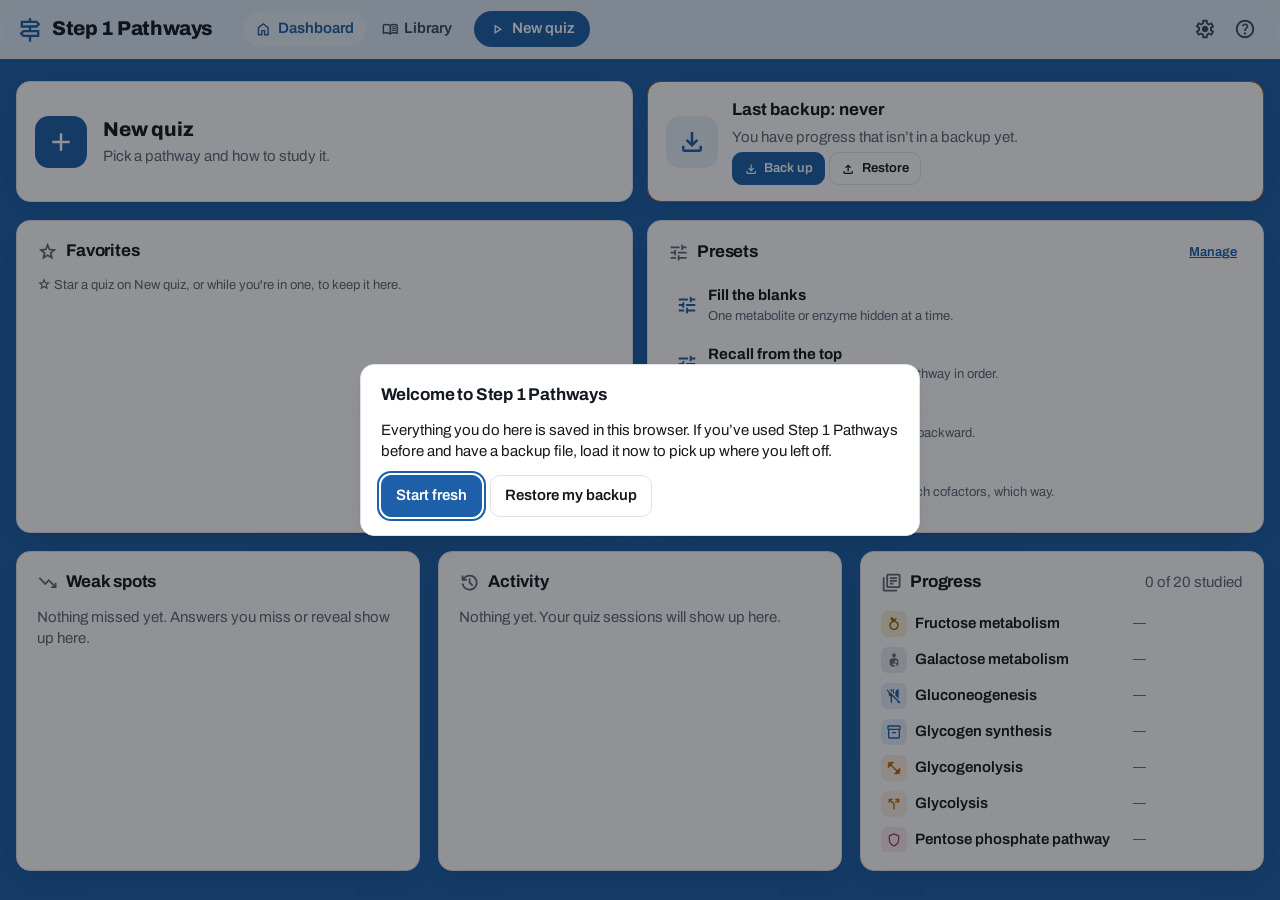
==== docs/index.html @ ff78f6e8 "Step 1 Pathways 3.10.0" ====
<!doctype html>
<html lang="en">
<head>
<meta charset="utf-8">
<meta name="viewport" content="width=device-width, initial-scale=1, viewport-fit=cover">
<title>Step 1 Pathways</title>
<meta name="claude:viewport-fit-sides" content="cover">
<meta name="description" content="Step 1 Pathways: study biochemical pathways by filling blanks, rebuilding them from memory, and drilling single steps.">
<link rel="icon" type="image/svg+xml" href="data:image/svg+xml,%3Csvg xmlns=%22http://www.w3.org/2000/svg%22 viewBox=%220 -960 960 960%22%3E%3Cstyle%3Epath%7Bfill:#1d5fa8%7D%40media (prefers-color-scheme:dark)%7Bpath%7Bfill:#7fb2ea%7D%7D%3C/style%3E%3Cpath d=%22M440-80v-160H240L120-360l120-120h200v-80H160v-240h280v-80h80v80h200l120 120-120 120H520v80h280v240H520v160h-80ZM240-640h447l40-40-40-40H240v80Zm33 320h447v-80H273l-40 40 40 40Zm-33-320v-80 80Zm480 320v-80 80Z%22/%3E%3C/svg%3E">
<link rel="preconnect" href="https://fonts.googleapis.com">
<link rel="preconnect" href="https://fonts.gstatic.com" crossorigin>
<link href="https://fonts.googleapis.com/css2?family=Archivo:wght@400;500;600;700;800&display=swap" rel="stylesheet">
<style>
/* Pathways — palette from ClaudeOS design/tokens.css.
   Layout: a calm app shell (sticky bar, centered pages) and a full-bleed quiz screen with a slim answer dock.
   CVD-safe roles: blue = structure/metabolites/primary · orange = the current blank · teal = correct · pink = missed ·
   slate = neutral. Never color alone: dashed = hidden, thick = current, check / cross icons, START label. */

:root {
  --paper: #f6f7f9; --sunk: #eef0f4; --card: #ffffff; --raise: rgba(255,255,255,.86);
  --line: #dde2ea; --line-soft: #e9edf2;
  --ink: #14181f; --ink-2: #3d4654; --muted: #5d6877;
  --blue: #1d5fa8; --blue-bg: #e7eff9; --blue-ink: #ffffff;
  --orange: #c25e00; --orange-bg: #fcefe1;
  --pink: #a8437a; --pink-bg: #f8e8f0;
  --teal: #0b7a80; --teal-bg: #def2f3;
  --slate: #66717f; --slate-bg: #e9ecf0;
  --display: Archivo, "Helvetica Neue", Arial, sans-serif; /* the one typeface (code boxes use monospace) */
  --fs-xs: 11px; --fs-sm: 13px; --fs-md: 15px; --fs-lg: 17px; --fs-xl: 20px; --fs-2xl: 26px; --fs-title: clamp(26px, 3vw, 30px); /* the type scale */
  --radius: 14px; --ctrl: 10px;
  --shadow: 0 1px 2px rgba(20,24,31,.05), 0 10px 30px -18px rgba(20,24,31,.22);
  --gut: max(16px, env(safe-area-inset-left, 0px));
  --gut-r: max(16px, env(safe-area-inset-right, 0px));
  --gold: #8a6500; --gold-bg: #f8efd6;
  --bg: var(--paper); /* the page itself (only Default changes it) */
  color-scheme: light;
}
/* Themes (Settings → Appearance): Light, Default (light with a blue page), Dark, Black (pure black).
   A small script in index.html sets data-theme on <html> before the page draws; Auto follows the system.
   Without it (never, in practice) the system setting still picks Light or Dark. */
@media (prefers-color-scheme: dark) {
  :root:not([data-theme]) {
    --paper: #0f1217; --sunk: #161a21; --card: #181d25; --raise: rgba(24,29,37,.86);
    --line: #2b323d; --line-soft: #222933;
    --ink: #e9edf3; --ink-2: #b9c2cf; --muted: #8e98a8;
    --blue: #7fb2ea; --blue-bg: #17283d; --blue-ink: #0f1217;
    --orange: #f0a05a; --orange-bg: #33220f;
    --pink: #e58cb4; --pink-bg: #351f2b;
    --teal: #5cc6cc; --teal-bg: #0f2c2e;
    --slate: #98a3b3; --slate-bg: #1d222a;
    --gold: #e3bd55; --gold-bg: #2f2710;
    --good: #4ac26b; --bad: #ff6b6b; --good-bg: rgba(74,194,107,.24); --bad-bg: rgba(255,107,107,.24);
    --shadow: 0 1px 2px rgba(0,0,0,.4), 0 10px 30px -18px rgba(0,0,0,.7);
    --bg: var(--paper);
    color-scheme: dark;
  }
}
:root[data-theme="dark"], :root[data-theme="black"] {
    --paper: #0f1217; --sunk: #161a21; --card: #181d25; --raise: rgba(24,29,37,.86);
    --line: #2b323d; --line-soft: #222933;
    --ink: #e9edf3; --ink-2: #b9c2cf; --muted: #8e98a8;
    --blue: #7fb2ea; --blue-bg: #17283d; --blue-ink: #0f1217;
    --orange: #f0a05a; --orange-bg: #33220f;
    --pink: #e58cb4; --pink-bg: #351f2b;
    --teal: #5cc6cc; --teal-bg: #0f2c2e;
    --slate: #98a3b3; --slate-bg: #1d222a;
    --gold: #e3bd55; --gold-bg: #2f2710;
    --good: #4ac26b; --bad: #ff6b6b; --good-bg: rgba(74,194,107,.24); --bad-bg: rgba(255,107,107,.24);
    --shadow: 0 1px 2px rgba(0,0,0,.4), 0 10px 30px -18px rgba(0,0,0,.7);
    --bg: var(--paper);
    color-scheme: dark;
}
/* Black: pure black page, near-black surfaces. */
:root[data-theme="black"] {
  --paper: #000000; --sunk: #0b0b0d; --card: #0e0f12; --raise: rgba(0,0,0,.86);
  --line: #24262b; --line-soft: #17181b; --slate-bg: #121318;
  --blue-bg: #0d1a29; --orange-bg: #221607; --pink-bg: #24121c; --teal-bg: #08201f; --gold-bg: #1f1a08;
}
/* Default: Light, but the page itself is the blue accent. Text sitting straight on the page turns white;
   every surface (cards, buttons, inputs, dialogs, the quiz) puts the light-theme ink back. */
:root[data-theme="default"] { --bg: #1d5fa8; }
:root[data-theme="default"] .view {
  --ink: #ffffff; --ink-2: #eaf1fb; --muted: #d6e4f6; --blue: #ffffff; --line: rgba(255,255,255,.45); --line-soft: rgba(255,255,255,.25); --sunk: rgba(255,255,255,.14);
  color: var(--ink);
}
:root[data-theme="default"] :is(.card, .ptile, .favtile, .zoomfloat, .help-pop, .rowbtn, .btn, .chip-tg, .fdd-btn, .fchip, .search, select, .seg, dialog, .pop, .drawer, .dock, .qbar, .stage, .tour-pop, .mode, .qcard, input, textarea, .hero-new, .hero-resume, .hero-data, .sidebar) {
  --ink: #14181f; --ink-2: #3d4654; --muted: #5d6877; --blue: #1d5fa8; --line: #dde2ea; --line-soft: #e9edf2; --sunk: #eef0f4;
}
/* Containers also put the text color back (buttons and inputs keep their own rules). */
:root[data-theme="default"] :is(.card, .ptile, .favtile, .zoomfloat, .help-pop, .rowbtn, dialog, .pop, .drawer, .dock, .qbar, .stage, .tour-pop, .qcard, .sidebar) { color: var(--ink); }
:root[data-theme="default"] .quiz .stage { background: var(--card); }
/* See-through buttons sitting straight on the blue page stay white. */
:root[data-theme="default"] .view .btn.ghost:not(:is(.card, .ptile, .favtile, .zoomfloat, .help-pop, .rowbtn, dialog, .pop, .drawer, .dock, .qbar, .stage, .tour-pop, .qcard, .sidebar) *) { --ink: #ffffff; --line: rgba(255,255,255,.55); }
:root[data-theme="default"] .page-h .btn.primary { background: #ffffff; border-color: #ffffff; color: #1d5fa8; }

* { box-sizing: border-box; }
html { -webkit-text-size-adjust: 100%; }
body { margin: 0; background: var(--bg); color: var(--ink); font: var(--fs-md)/1.45 var(--display); -webkit-font-smoothing: antialiased; }
a { color: var(--blue); }
h1, h2, h3 { text-wrap: balance; margin: 0; letter-spacing: -.012em; }
h1 { font-size: var(--fs-title); font-weight: 800; }
h2 { font-size: var(--fs-lg); font-weight: 700; }
h3 { font-size: var(--fs-md); font-weight: 700; }
p { margin: 0; }
[hidden] { display: none !important; }
:focus-visible { outline: 2px solid var(--blue); outline-offset: 2px; }
.muted { color: var(--muted); }
.mi { width: 1.25em; height: 1.25em; fill: currentColor; flex: none; vertical-align: -.28em; }
.mi.sm { width: 1.1em; height: 1.1em; vertical-align: -.22em; }
.ic { width: 16px; height: 16px; flex: none; fill: none; stroke-width: 2.4; stroke-linecap: round; stroke-linejoin: round; vertical-align: -3px; }
.ic.ok { stroke: var(--teal); } .ic.no { stroke: var(--pink); }
kbd { font: 600 var(--fs-xs) var(--display); color: inherit; opacity: .7; border: 1px solid currentColor; border-radius: 4px; padding: 0 4px; margin-left: 2px; }
.glabel { font-size: var(--fs-xs); font-weight: 700; letter-spacing: .12em; text-transform: uppercase; color: var(--muted); }
.card { background: var(--card); border: 1px solid var(--line); border-radius: var(--radius); box-shadow: var(--shadow); }
.card.pad { padding: 18px 20px; display: grid; gap: 12px; align-content: start; min-width: 0; }

/* ---------- app bar ---------- */
.appbar { position: sticky; top: 0; z-index: 20; background: var(--raise); backdrop-filter: saturate(1.4) blur(12px); -webkit-backdrop-filter: saturate(1.4) blur(12px); border-bottom: 1px solid var(--line-soft); padding-top: env(safe-area-inset-top, 0px); }
.appbar-in { display: flex; align-items: center; gap: 18px; padding: 10px var(--gut-r) 10px var(--gut); }
.brand { display: flex; align-items: center; gap: 8px; font-weight: 800; font-size: var(--fs-xl); letter-spacing: -.02em; color: var(--ink); text-decoration: none; }
.brand-ic .mi { width: 28px; height: 28px; fill: var(--blue); vertical-align: middle; }
.nav { display: flex; gap: 4px; margin-left: auto; }
.nav a { display: inline-flex; align-items: center; gap: 6px; padding: 7px 12px; border-radius: 999px; color: var(--ink-2); text-decoration: none; font-weight: 600; font-size: var(--fs-md); }
.nav a:hover { background: var(--sunk); }
.nav a[aria-current="page"] { background: var(--blue-bg); color: var(--blue); }
body[data-page="quiz"] .appbar { display: none; }

/* ---------- pages ---------- */
.view { padding-left: var(--gut); padding-right: var(--gut-r); padding-block: 22px 56px; }
.page { display: grid; gap: 18px; }
.page-h { display: flex; justify-content: space-between; align-items: flex-end; gap: 12px 20px; flex-wrap: wrap; }
.page-h p { margin-top: 4px; max-width: 70ch; }
.lede { font-family: var(--display); font-size: var(--fs-lg); line-height: 1.55; color: var(--ink-2); max-width: 75ch; }
.back { display: inline-flex; align-items: center; gap: 4px; color: var(--muted); text-decoration: none; font-weight: 600; font-size: var(--fs-md); }
.back:hover { color: var(--ink); }
.sec-h { display: flex; justify-content: space-between; align-items: center; gap: 10px; flex-wrap: wrap; }
.sec-h h2 { display: flex; align-items: center; gap: 8px; }
.h-ic { fill: var(--muted); }
.note { color: var(--muted); font-size: var(--fs-sm); }
.tablewrap { overflow-x: auto; }
.empty { display: grid; justify-items: center; gap: 12px; padding: 48px 16px; text-align: center; color: var(--muted); }
.empty .mi { width: 40px; height: 40px; }

/* ---------- buttons + controls ---------- */
.btn {
  display: inline-flex; align-items: center; justify-content: center; gap: 6px; font: inherit; font-size: var(--fs-md); font-weight: 600;
  cursor: pointer; border-radius: var(--ctrl); padding: 9px 14px; border: 1px solid var(--line); background: var(--card); color: var(--ink);
  text-decoration: none; white-space: nowrap;
}
.btn:hover { border-color: var(--slate); }
.btn.primary { background: var(--blue); border-color: var(--blue); color: var(--blue-ink); }
.btn.primary:hover { filter: brightness(1.08); }
.btn.good { background: var(--teal-bg); border-color: var(--teal); color: var(--ink); }
.btn.ghost { background: transparent; }
.btn.small { padding: 6px 11px; font-size: var(--fs-sm); }
.btn.big { padding: 12px 22px; font-size: var(--fs-lg); }
.btn:disabled { opacity: .5; cursor: not-allowed; }
.btnrow { display: flex; gap: 8px; flex-wrap: wrap; align-items: center; }
.btnrow.tight { gap: 4px; }
.linkbtn { font: inherit; font-size: var(--fs-sm); font-weight: 600; color: var(--blue); background: none; border: 0; padding: 4px 6px; cursor: pointer; border-radius: 6px; }
.linkbtn:hover { background: var(--blue-bg); }
.iconbtn {
  display: inline-grid; place-items: center; width: 36px; height: 36px; border-radius: 10px; border: 1px solid transparent;
  background: none; color: var(--ink-2); cursor: pointer; text-decoration: none; list-style: none;
}
.iconbtn::-webkit-details-marker { display: none; }
.iconbtn:hover { background: var(--sunk); }
.iconbtn[aria-pressed="true"] { background: var(--blue-bg); color: var(--blue); border-color: var(--blue); }
.seg { display: inline-flex; flex-wrap: wrap; background: var(--sunk); border-radius: var(--ctrl); padding: 3px; gap: 2px; }
.seg button { font: inherit; font-size: var(--fs-sm); font-weight: 600; color: var(--ink-2); background: none; border: 0; border-radius: 8px; padding: 6px 12px; cursor: pointer; }
.seg button:hover { color: var(--ink); }
.seg button[aria-checked="true"], .seg button[aria-pressed="true"] { background: var(--card); color: var(--blue); box-shadow: 0 1px 2px rgba(0,0,0,.12), inset 0 0 0 1.5px var(--blue); }
label.cb { display: inline-flex; align-items: center; gap: 8px; font-size: var(--fs-md); color: var(--ink); cursor: pointer; }
label.cb input { width: 17px; height: 17px; accent-color: var(--blue); }
select, .set-ctl select { font: inherit; font-weight: 600; color: var(--ink); background: var(--card); border: 1px solid var(--line); border-radius: var(--ctrl); padding: 8px 12px; max-width: 100%; }
.pill { display: inline-block; font-size: var(--fs-xs); font-weight: 700; letter-spacing: .06em; text-transform: uppercase; padding: 1px 8px; border-radius: 999px; background: var(--slate-bg); color: var(--ink-2); }
.bad-note { display: inline-flex; align-items: center; gap: 6px; color: var(--pink); font-weight: 600; font-size: var(--fs-sm); }

/* ---------- home ---------- */
.compose { padding: 22px 24px; display: grid; gap: 22px; }
.compose-title { font-size: var(--fs-title); }
.step-sec { display: grid; gap: 12px; }
.step-h { display: flex; align-items: center; gap: 10px; flex-wrap: wrap; }
.stepn { display: inline-grid; place-items: center; width: 24px; height: 24px; border-radius: 999px; background: var(--blue-bg); color: var(--blue); font-weight: 800; font-size: var(--fs-sm); }
.step-h .btnrow { margin-left: auto; }
details.fine > summary { cursor: pointer; list-style: none; }
details.fine > summary::-webkit-details-marker { display: none; }
details.fine .sum { font-size: var(--fs-sm); flex: 1; min-width: 0; }
details.fine .chev { fill: var(--muted); transition: transform .15s; }
details.fine[open] .chev { transform: rotate(180deg); }
.pgroups { display: grid; gap: 10px; }
.pgroups.dim { opacity: .45; pointer-events: none; }
.pgroup { display: grid; grid-template-columns: 170px minmax(0, 1fr); gap: 10px; align-items: start; }
.pgroup .glabel { padding-top: 8px; }
@media (max-width: 640px) { .pgroup { grid-template-columns: 1fr; gap: 4px; } .pgroup .glabel { padding-top: 0; } }
.chips { display: flex; flex-wrap: wrap; gap: 6px; }
.chip-tg {
  display: inline-flex; align-items: center; gap: 6px; font: inherit; font-size: var(--fs-md); font-weight: 600; color: var(--ink-2);
  background: var(--card); border: 1px solid var(--line); border-radius: 999px; padding: 6px 13px; cursor: pointer;
}
.chip-tg::before { content: ""; width: 14px; height: 14px; border-radius: 4px; border: 1.5px solid currentColor; flex: none; opacity: .6; }
.chip-tg[aria-pressed="true"] { background: var(--blue-bg); border-color: var(--blue); color: var(--blue); }
.chip-tg[aria-pressed="true"]::before {
  opacity: 1; background: currentColor;
  -webkit-mask: url("data:image/svg+xml,%3Csvg xmlns='http://www.w3.org/2000/svg' viewBox='0 0 12 12'%3E%3Cpath d='M0 0h12v12H0z' fill='black'/%3E%3Cpath d='M2.5 6.2l2.4 2.3 4.6-5' stroke='white' stroke-width='1.8' fill='none'/%3E%3C/svg%3E");
          mask: url("data:image/svg+xml,%3Csvg xmlns='http://www.w3.org/2000/svg' viewBox='0 0 12 12'%3E%3Cpath d='M0 0h12v12H0z' fill='black'/%3E%3Cpath d='M2.5 6.2l2.4 2.3 4.6-5' stroke='white' stroke-width='1.8' fill='none'/%3E%3C/svg%3E");
  -webkit-mask-mode: luminance; mask-mode: luminance;
}
.tiles { display: grid; gap: 10px; grid-template-columns: repeat(auto-fill, minmax(210px, 1fr)); }
.tile {
  position: relative; display: grid; gap: 4px; align-content: start; text-align: left; font: inherit; color: var(--ink);
  background: var(--card); border: 1.5px solid var(--line); border-radius: 12px; padding: 12px 14px; cursor: pointer;
}
.tile:hover { border-color: var(--slate); }
.tile.on { border-color: var(--blue); background: var(--blue-bg); box-shadow: inset 0 0 0 1px var(--blue); }
.tile-name { font-weight: 700; display: flex; align-items: center; gap: 4px; padding-right: 40px; }
.tile.on .tile-name { color: var(--blue); }
.tile-blurb { font-size: var(--fs-sm); color: var(--muted); }
.tile-tag { position: absolute; top: 12px; right: 12px; font-size: var(--fs-xs); font-weight: 700; letter-spacing: .08em; text-transform: uppercase; color: var(--muted); }
.compose-foot { display: flex; align-items: center; gap: 12px; flex-wrap: wrap; border-top: 1px solid var(--line-soft); padding-top: 18px; }
.home-cols { display: grid; gap: 18px; grid-template-columns: minmax(0, 1.4fr) minmax(0, 1fr); align-items: start; }
@media (max-width: 900px) { .home-cols { grid-template-columns: minmax(0, 1fr); } }
.plist { list-style: none; margin: 0; padding: 0; display: grid; }
.plist li { display: grid; grid-template-columns: minmax(0, 1fr) auto 70px; gap: 10px; align-items: center; padding: 7px 0; border-top: 1px solid var(--line-soft); font-size: var(--fs-md); }
.plist li:first-child { border-top: 0; }
.plist a { color: var(--ink); text-decoration: none; font-weight: 600; }
.plist a:hover { color: var(--blue); }
.plist .muted { font-size: var(--fs-sm); font-variant-numeric: tabular-nums; }
.meter { display: inline-block; height: 6px; border-radius: 3px; background: var(--sunk); overflow: hidden; width: 100%; min-width: 50px; }
.meter > span { display: block; height: 100%; background: var(--teal); }
.meter.blankmeter { opacity: .6; }

/* setup rows (home fine-tune, settings) */
.setup { display: grid; gap: 12px; }
.set-row { display: grid; grid-template-columns: 110px minmax(0, 1fr); gap: 12px; align-items: start; }
.set-row > .glabel { padding-top: 9px; }
.set-ctl { display: flex; flex-wrap: wrap; gap: 8px 16px; align-items: center; }
.el-grid { display: grid; gap: 6px; }
.el-row { display: grid; grid-template-columns: 170px auto; gap: 10px; align-items: center; justify-content: start; }
.el-name { font-weight: 600; font-size: var(--fs-md); }
@media (max-width: 560px) { .set-row { grid-template-columns: 1fr; gap: 4px; } .set-row > .glabel { padding-top: 0; } .el-row { grid-template-columns: 1fr; gap: 2px; } }

/* ---------- library ---------- */
.libgroup { display: grid; gap: 10px; }
.cards { display: grid; gap: 12px; grid-template-columns: repeat(auto-fill, minmax(250px, 1fr)); }
.pcard { display: grid; grid-template-rows: 1fr auto; overflow: hidden; }
.pcard-main { display: grid; gap: 6px; padding: 16px 16px 10px; color: var(--ink); text-decoration: none; align-content: start; }
.pcard-main:hover h3 { color: var(--blue); }
.pcard .acc { display: grid; grid-template-columns: 80px 1fr; gap: 8px; align-items: center; font-size: var(--fs-sm); color: var(--ink-2); font-variant-numeric: tabular-nums; }
.pcard .acc .muted:only-child { grid-column: 1 / -1; }
.pcard-actions { display: flex; gap: 6px; padding: 10px 14px 14px; }

/* ---------- pathway page ---------- */
.diagram-card { padding: 12px 14px 14px; display: grid; gap: 10px; min-width: 0; }
table.steps, table.stats { width: 100%; border-collapse: collapse; font-size: var(--fs-md); }
table.steps th, table.stats th { text-align: left; font-size: var(--fs-xs); letter-spacing: .1em; text-transform: uppercase; color: var(--muted); font-weight: 700; padding: 6px 10px; border-bottom: 1px solid var(--line); white-space: nowrap; }
table.steps td, table.stats td { padding: 8px 10px; border-bottom: 1px solid var(--line-soft); vertical-align: top; }
table .num { text-align: right; font-variant-numeric: tabular-nums; white-space: nowrap; }
.bar { display: inline-block; width: 80px; height: 7px; background: var(--sunk); border-radius: 4px; overflow: hidden; vertical-align: middle; }
.bar span { display: block; height: 100%; background: var(--orange); }
.pct { margin-left: 8px; font-variant-numeric: tabular-nums; font-size: var(--fs-sm); }

/* ---------- settings ---------- */
.settings .card.pad { max-width: 860px; }
.presetlist { list-style: none; margin: 0; padding: 0; }
.presetlist li { display: flex; justify-content: space-between; align-items: center; gap: 12px; padding: 10px 0; border-top: 1px solid var(--line-soft); flex-wrap: wrap; }
.presetlist li:first-child { border-top: 0; }
.presetlist li div:first-child { display: grid; gap: 2px; min-width: 0; }
.presetlist .muted { font-size: var(--fs-sm); }

/* ---------- quiz ---------- */
body[data-page="quiz"] .view { padding: 0; }
.quiz { min-height: 100vh; min-height: 100dvh; display: grid; grid-template-rows: auto 1fr auto; }
.qbar {
  position: sticky; top: 0; z-index: 10; display: flex; align-items: center; gap: 10px;
  padding: calc(8px + env(safe-area-inset-top, 0px)) var(--gut-r) 8px var(--gut);
  background: var(--raise); backdrop-filter: blur(12px); -webkit-backdrop-filter: blur(12px); border-bottom: 1px solid var(--line-soft);
}
.qtitle { min-width: 0; flex: 1; }
.qname { font-weight: 800; font-size: var(--fs-lg); white-space: nowrap; overflow: hidden; text-overflow: ellipsis; }
.qsub { font-size: var(--fs-sm); color: var(--ink-2); white-space: nowrap; overflow: hidden; text-overflow: ellipsis; }
.prog, .qscore { font-size: var(--fs-sm); font-weight: 700; font-variant-numeric: tabular-nums; white-space: nowrap; display: inline-flex; align-items: center; gap: 4px; }
.prog { color: var(--ink-2); padding: 4px 10px; border-radius: 999px; background: var(--sunk); }
.qscore .mi { fill: var(--teal); }
.qtools { display: flex; align-items: center; gap: 4px; }
.zoombar { display: flex; align-items: center; gap: 2px; }
.zpct { min-width: 44px; text-align: center; font-size: var(--fs-sm); font-weight: 600; color: var(--muted); font-variant-numeric: tabular-nums; }
@media (max-width: 720px) { .zoombar [data-zoom="width"], .zoombar [data-zoom="height"], .zoombar [data-zoom="fit"], .zpct { display: none; } .qsub { display: none; } }
.qopts { position: relative; }
.qopts > summary { list-style: none; }
.qopts[open] > summary { background: var(--blue-bg); color: var(--blue); }
.pop {
  position: absolute; right: 0; top: calc(100% + 6px); z-index: 30; width: min(340px, calc(100vw - 32px));
  background: var(--card); border: 1px solid var(--line); border-radius: 12px; box-shadow: var(--shadow); padding: 14px; display: grid; gap: 8px; justify-items: start;
}
.pop > label:not(.cb) { font-size: var(--fs-xs); font-weight: 700; letter-spacing: .1em; text-transform: uppercase; color: var(--muted); margin-top: 4px; }
/* The diagram frame scrolls on its own, so zoom and Follow never move the bars. */
.stage { overflow: auto; overscroll-behavior: contain; min-width: 0; }
.quiz .stage { padding: 18px var(--gut-r) 18px var(--gut); max-height: calc(100dvh - 64px); }
.quiz.occ .stage { max-height: calc(100dvh - 150px); }
.pathway .stage { max-height: max(360px, calc(100vh - 220px)); border-radius: 10px; }
.stage svg.flow { display: block; margin: 0 auto; height: auto; }
.dock {
  position: sticky; bottom: 0; z-index: 10; background: var(--raise); backdrop-filter: blur(14px); -webkit-backdrop-filter: blur(14px);
  border-top: 1px solid var(--line); padding: 10px var(--gut-r) calc(10px + env(safe-area-inset-bottom, 0px)) var(--gut); display: grid; gap: 10px;
}
.dock-row { width: 100%; display: flex; align-items: center; gap: 10px 16px; flex-wrap: wrap; }
.dock-text { min-width: 0; font-size: var(--fs-md); }
.dock-text .big { font-size: var(--fs-2xl); font-weight: 800; font-variant-numeric: tabular-nums; }
.dock-answer { flex: 1; min-width: min(100%, 280px); }
.dock-actions { display: flex; gap: 6px; margin-left: auto; flex-wrap: wrap; }
.kind { display: inline-block; font-size: var(--fs-xs); font-weight: 800; letter-spacing: .1em; text-transform: uppercase; padding: 3px 9px; border-radius: 999px; background: var(--orange-bg); color: var(--orange); }
.hint-line { font-size: var(--fs-md); color: var(--ink-2); display: flex; align-items: center; gap: 8px; flex-wrap: wrap; }
.result { display: flex; align-items: flex-start; gap: 8px; font-size: var(--fs-md); }
.result .was { display: block; font-size: var(--fs-sm); color: var(--muted); font-weight: 400; }
.opts { display: grid; gap: 6px; }
.opts.row { grid-template-columns: repeat(auto-fit, minmax(170px, 1fr)); }
.opt {
  display: flex; align-items: center; gap: 10px; text-align: left; font: inherit; font-size: var(--fs-md); font-weight: 600; color: var(--ink);
  background: var(--card); border: 1px solid var(--line); border-radius: 10px; padding: 9px 12px; cursor: pointer;
}
.opt:hover { border-color: var(--blue); }
.opt small { display: block; font-weight: 400; color: var(--muted); font-size: var(--fs-sm); }
.opt.wrong { border-color: var(--pink); background: var(--pink-bg); text-decoration: line-through; cursor: default; }
.facts { width: 100%; display: flex; gap: 10px; padding: 10px 12px; background: var(--sunk); border-radius: 10px; font-family: var(--display); font-size: var(--fs-md); line-height: 1.5; }
.facts .facts-ic { fill: var(--orange); margin-top: 2px; }
.facts h3 { font-family: var(--display); font-size: var(--fs-md); }
.facts .tags { font-family: var(--display); font-size: var(--fs-xs); font-weight: 700; letter-spacing: .1em; text-transform: uppercase; color: var(--muted); margin: 2px 0 4px; }
.facts p + p { margin-top: 3px; }
.facts .rx { font-weight: 600; }
.qgrid-wrap { max-width: 980px; width: 100%; margin: 0 auto; padding: 0 var(--gut-r) 32px var(--gut); display: grid; gap: 14px; }
.qhead { font-weight: 700; font-size: var(--fs-lg); }
.qgrid { display: grid; gap: 12px; grid-template-columns: repeat(auto-fit, minmax(260px, 1fr)); }
.qcard { background: var(--card); border: 1px solid var(--line); border-radius: 12px; padding: 14px; display: grid; gap: 8px; align-content: start; }
.qcard.right { border-color: var(--teal); }
.qcard.missed { border-color: var(--pink); }
.q-label { font-size: var(--fs-xs); font-weight: 800; letter-spacing: .12em; text-transform: uppercase; color: var(--muted); }
.ansform { display: flex; gap: 8px; }
input.ans { flex: 1; min-width: 0; font: inherit; font-size: var(--fs-lg); color: var(--ink); background: var(--paper); border: 1.5px solid var(--line); border-radius: 10px; padding: 9px 11px; }
input.ans:focus { border-color: var(--blue); outline: none; }
input.ans.bad { border-color: var(--pink); }
.quiz.steps .stage { display: grid; justify-items: center; max-height: none; overflow: visible; }
.quiz.steps .stage svg.flow { max-width: 540px !important; width: 100% !important; }

/* on-diagram answer fields */
form.inl { margin: 0; display: block; height: 100%; }
.flow foreignObject input.inl-in, form.inl input.inl-in {
  width: 100%; height: 100%; font: 600 var(--fs-lg) var(--display); text-align: center;
  color: var(--ink); background: var(--card); border: 0; border-radius: 7px; padding: 0 8px; outline: none;
}
.list form.inl input.inl-in { min-width: 200px; height: 30px; }
.list .chip.inl { padding: 3px; }
.flow foreignObject input.inl-in.bad, form.inl input.inl-in.bad { box-shadow: inset 0 0 0 2px var(--pink); }

/* Type along: faint answer, typed characters go solid, a caret marks the next one */
.along { position: relative; display: flex; align-items: center; justify-content: center; width: 100%; height: 100%; min-height: 26px; background: var(--card); border-radius: 7px; cursor: text; overflow: hidden; }
.ansform .along { flex: 1; justify-content: flex-start; min-height: 44px; padding: 0 12px; border: 1.5px solid var(--line); background: var(--paper); border-radius: 10px; }
.ansform .along:focus-within { border-color: var(--blue); }
.list form.inl .along { min-width: 200px; height: 30px; padding: 0 10px; }
.along .ghost { white-space: pre; font: 600 var(--fs-md) var(--display); pointer-events: none; }
.along .a-rest { color: var(--muted); opacity: .5; }
.along .a-ok { color: var(--ink); }
.along .a-err { color: var(--pink); text-decoration: underline wavy var(--pink); }
.along .caret { display: inline-block; width: 2px; height: 1.15em; margin: 0 -1px; background: var(--orange); vertical-align: -.2em; opacity: 0; }
.along:focus-within .caret { opacity: 1; animation: blink 1s steps(1) infinite; }
.along-in { position: absolute; inset: 0; width: 100%; height: 100%; opacity: 0; font-size: var(--fs-lg); border: 0; padding: 0; cursor: text; }
@keyframes blink { 50% { opacity: 0; } }

/* ---------- diagrams (SVG) ---------- */
.flow text { font-family: var(--display); }
.flow .mbox rect { fill: var(--card); stroke: var(--blue); stroke-width: 1.5; }
.flow .mbox text { fill: var(--ink); font-size: var(--fs-md); font-weight: 600; text-anchor: middle; dominant-baseline: central; }
.flow .mbox.blank rect { fill: var(--card); stroke: var(--slate); stroke-dasharray: 5 4; }
.flow .mbox.blank text, .flow .elab.blank text { fill: var(--muted); }
.flow .mbox.target rect { fill: var(--card); stroke: var(--orange); stroke-width: 3.5; }
.flow .mbox.target text, .flow .elab.target text { fill: var(--orange); font-size: var(--fs-lg); font-weight: 700; }
.flow .mbox.right rect { stroke: var(--teal); stroke-width: 2; }
.flow .mbox.missed rect { stroke: var(--pink); stroke-width: 2; }
.flow .mbox.start rect { stroke-width: 3; }
.flow .elab text { fill: var(--ink-2); font-size: var(--fs-sm); font-weight: 500; font-style: italic; }
.flow .elab .tag { font-style: normal; font-size: var(--fs-xs); font-weight: 700; letter-spacing: .08em; text-transform: uppercase; fill: var(--muted); }
.flow .elab rect { fill: var(--card); stroke: var(--slate); stroke-dasharray: 4 3; }
.flow .elab.target rect { fill: var(--card); stroke: var(--orange); stroke-width: 3; stroke-dasharray: none; }
.flow .elab.given text { fill: var(--ink); font-size: var(--fs-md); font-weight: 700; font-style: normal; }
.flow .cofl { font-style: normal; font-size: var(--fs-xs); fill: var(--muted); }
.flow .ln { stroke: var(--ink-2); stroke-width: 2; fill: none; }
.flow .ln.trn { stroke-dasharray: 6 4; }
.flow .ah { fill: var(--ink-2); }
.flow .unk { stroke: var(--slate); stroke-dasharray: 4 4; }
.flow .cof { stroke: var(--muted); stroke-width: 1.4; fill: none; }
.flow .cofh { fill: var(--muted); }
.flow .coft { fill: var(--ink-2); font-size: var(--fs-sm); font-weight: 600; }
.flow .mult { stroke: var(--muted); stroke-width: 1.4; fill: none; }
.flow .multt { fill: var(--muted); font-size: var(--fs-xs); font-weight: 700; letter-spacing: .1em; text-transform: uppercase; }
.flow .ico-ok { stroke: var(--teal); }
.flow .ico-no { stroke: var(--pink); }
.flow .ico { fill: none; stroke-width: 2.4; stroke-linecap: round; stroke-linejoin: round; }
.flow .startt { fill: var(--blue); font-size: var(--fs-xs); font-weight: 700; letter-spacing: .1em; }
.flow .qcirc { fill: var(--card); stroke: var(--slate); stroke-dasharray: 3 3; }
.flow .qcirc-t { fill: var(--muted); font-size: var(--fs-md); font-weight: 700; text-anchor: middle; dominant-baseline: central; }
/* locations + transporters */
.flow .zone { fill: var(--sunk); }
.flow .zone.alt { fill: var(--blue-bg); opacity: .6; }
.flow .membrane { stroke: var(--slate); stroke-width: 1.5; stroke-dasharray: 2 4; fill: none; }
.flow .zonet { fill: var(--muted); font-size: var(--fs-xs); font-weight: 700; letter-spacing: .1em; text-transform: uppercase; }
.flow .elab.trn text { font-style: normal; font-weight: 600; }
.flow .trnmark { fill: var(--card); stroke: var(--ink-2); stroke-width: 1.5; }

/* list view */
.list { display: flex; flex-direction: column; align-items: flex-start; gap: 0; padding: 4px 2px; }
.list.h { flex-direction: row; flex-wrap: wrap; align-items: center; row-gap: 14px; }
.chip { display: inline-flex; align-items: center; gap: 8px; min-height: 36px; padding: 6px 14px; border: 1.5px solid var(--blue); border-radius: 9px; background: var(--card); font-weight: 600; font-size: var(--fs-md); }
.chip.blank { border-style: dashed; border-color: var(--slate); background: var(--sunk); color: var(--muted); min-width: 64px; justify-content: center; }
.chip.target { border: 3px solid var(--orange); background: var(--orange-bg); color: var(--orange); font-size: var(--fs-lg); min-width: 64px; justify-content: center; }
.chip.right { border-color: var(--teal); border-width: 2px; }
.chip.missed { border-color: var(--pink); border-width: 2px; }
.chip.start { border-width: 3px; }
.chip .badge { font-size: var(--fs-xs); font-weight: 700; letter-spacing: .1em; color: var(--blue); }
.conn { display: flex; align-items: center; gap: 10px; padding: 4px 0 4px 14px; color: var(--ink-2); }
.list.h .conn { flex-direction: column; gap: 0; padding: 0 8px; align-items: center; text-align: center; }
.conn .arr { font-size: var(--fs-xl); line-height: 1; width: 22px; text-align: center; color: var(--ink-2); }
.conn .ename { font-style: italic; font-size: var(--fs-sm); }
.conn .ename.blank, .conn .ename.target { font-style: normal; font-weight: 700; padding: 1px 12px; border-radius: 999px; border: 1.5px dashed var(--slate); background: var(--sunk); color: var(--muted); }
.conn .ename.target { border: 3px solid var(--orange); background: var(--orange-bg); color: var(--orange); }
.conn .ename.right { text-decoration: underline 2px var(--teal); text-underline-offset: 3px; }
.conn .ename.missed { text-decoration: underline 2px wavy var(--pink); text-underline-offset: 3px; }
.conn .ename.given { font-style: normal; font-weight: 700; font-size: var(--fs-md); color: var(--ink); }
.conn .cofs { font-size: var(--fs-sm); color: var(--muted); }
.conn .meta { display: flex; flex-direction: column; }
.list.h .conn .meta { align-items: center; max-width: 190px; }
.list .locrow { font-size: var(--fs-xs); font-weight: 700; letter-spacing: .1em; text-transform: uppercase; color: var(--muted); padding: 10px 0 4px; border-top: 1.5px dashed var(--line); width: 100%; }
.list.h .locrow { width: auto; border-top: 0; border-left: 1.5px dashed var(--line); padding: 0 8px; }
.list .locrow:first-child { border: 0; padding-top: 0; }

/* ---------- dashboard ---------- */
.small { font-size: var(--fs-sm); }
.dash-top { display: grid; gap: 14px; grid-template-columns: repeat(auto-fit, minmax(280px, 1fr)); }
.hero-new, .hero-resume { display: flex; align-items: center; gap: 16px; padding: 22px 24px; text-decoration: none; color: var(--ink); text-align: left; font: inherit; cursor: pointer; }
.hero-new:hover, .hero-resume:hover { border-color: var(--blue); }
.hero-new b, .hero-resume b { display: block; font-size: var(--fs-xl); font-weight: 800; letter-spacing: -.01em; }
.hero-new .muted, .hero-resume .muted { display: block; font-size: var(--fs-md); margin-top: 2px; }
.hero-ic { display: grid; place-items: center; width: 52px; height: 52px; border-radius: 14px; background: var(--blue); color: var(--blue-ink); flex: none; }
.hero-ic .mi { width: 30px; height: 30px; }
.hero-ic.alt { background: var(--blue-bg); color: var(--blue); }
.dash-cols { display: grid; gap: 18px; grid-template-columns: repeat(auto-fit, minmax(340px, 1fr)); align-items: start; }
.chip-link { display: inline-flex; align-items: center; gap: 4px; padding: 6px 12px; border-radius: 999px; border: 1px solid var(--line); color: var(--ink); text-decoration: none; font-weight: 600; font-size: var(--fs-md); }
.chip-link:hover { border-color: var(--blue); color: var(--blue); }
.backup.due { border-color: var(--orange); }
.backup.due h2 .mi { fill: var(--orange); }

/* ---------- new quiz ---------- */
.create-grid { display: grid; gap: 22px; grid-template-columns: minmax(0, 1fr) 380px; align-items: start; }
@media (max-width: 980px) { .create-grid { grid-template-columns: minmax(0, 1fr); } }
.picker { display: grid; gap: 18px; min-width: 0; }
.tgroup { display: grid; gap: 8px; }
.thumbs { display: grid; gap: 12px; grid-template-columns: repeat(auto-fill, minmax(170px, 1fr)); }
.thumb {
  display: grid; grid-template-rows: auto auto auto; gap: 4px; padding: 8px 8px 10px; text-align: left; font: inherit; color: var(--ink); cursor: pointer;
  background: var(--card); border: 1.5px solid var(--line); border-radius: 12px; position: relative;
}
.thumb:hover { border-color: var(--slate); }
.thumb.on { border-color: var(--blue); box-shadow: inset 0 0 0 1.5px var(--blue); background: var(--blue-bg); }
.thumb-img { display: block; height: 128px; border-radius: 8px; background: var(--paper); overflow: hidden; pointer-events: none; }
.thumb-img svg { width: 100%; height: 100%; display: block; }
.thumb-img svg text { display: none; }
.thumb-name { font-weight: 700; font-size: var(--fs-md); display: flex; align-items: center; gap: 4px; padding: 2px 4px 0; }
.thumb.on .thumb-name { color: var(--blue); }
.thumb-meta { font-size: var(--fs-sm); padding: 0 4px; }
.sidebar { position: sticky; top: 76px; padding: 18px; display: grid; gap: 16px; max-height: calc(100vh - 96px); overflow: auto; }
.side-sel { display: grid; gap: 2px; }
.side-sel b { font-size: var(--fs-xl); font-weight: 800; letter-spacing: -.01em; }
.pairbox { display: flex; gap: 10px; align-items: flex-start; padding: 12px; border-radius: 10px; border: 1.5px dashed var(--blue); background: var(--blue-bg); cursor: pointer; }
.pairbox input { width: 18px; height: 18px; margin-top: 2px; accent-color: var(--blue); flex: none; }
.pairbox b { display: block; }
.pairbox .muted { display: block; font-size: var(--fs-sm); }
.pairbox.on { border-style: solid; }
.field { display: grid; gap: 6px; }
.field > span, label.field { font-size: var(--fs-xs); font-weight: 700; letter-spacing: .12em; text-transform: uppercase; color: var(--muted); }
label.field select { text-transform: none; letter-spacing: 0; font-size: var(--fs-md); }
.modes { display: grid; gap: 6px; }
.mode { display: grid; gap: 2px; text-align: left; font: inherit; color: var(--ink); background: var(--card); border: 1.5px solid var(--line); border-radius: 10px; padding: 10px 12px; cursor: pointer; text-transform: none; letter-spacing: 0; }
.mode b { display: flex; align-items: center; gap: 4px; font-size: var(--fs-md); }
.mode span { font-size: var(--fs-sm); color: var(--muted); font-weight: 400; }
.mode.on { border-color: var(--blue); background: var(--blue-bg); }
.mode.on b { color: var(--blue); }
details.adv { border-top: 1px solid var(--line-soft); padding-top: 12px; }
details.adv > summary { cursor: pointer; list-style: none; display: flex; align-items: center; gap: 6px; font-weight: 700; font-size: var(--fs-md); }
details.adv > summary::-webkit-details-marker { display: none; }
details.adv .chev { margin-left: auto; fill: var(--muted); transition: transform .15s; }
details.adv[open] .chev { transform: rotate(180deg); }
details.adv .el-grid { margin: 12px 0 10px; }
details.adv .el-row { grid-template-columns: 130px auto; }
.side-foot { display: grid; gap: 8px; border-top: 1px solid var(--line-soft); padding-top: 14px; }

/* ---------- quiz toolbar, facts drawer, typing checks ---------- */
.tbtn {
  display: inline-flex; align-items: center; gap: 6px; height: 40px; padding: 0 12px; border-radius: 10px; border: 1px solid transparent;
  background: none; color: var(--ink-2); font: inherit; font-size: var(--fs-md); font-weight: 600; cursor: pointer; text-decoration: none; white-space: nowrap; list-style: none;
}
.tbtn::-webkit-details-marker { display: none; }
.tbtn .mi { width: 22px; height: 22px; }
.tbtn.icon { padding: 0 8px; }
.tbtn:hover { background: var(--sunk); color: var(--ink); }
.tbtn[aria-pressed="true"], .qopts[open] > summary.tbtn { background: var(--blue-bg); color: var(--blue); border-color: var(--blue); }
.tbtn .count { display: inline-grid; place-items: center; min-width: 20px; height: 20px; padding: 0 5px; border-radius: 999px; background: var(--sunk); font-size: var(--fs-sm); }
.zgroup { display: inline-flex; align-items: center; }
.qtools { gap: 6px; flex-wrap: wrap; justify-content: flex-end; }
.zoombar { gap: 4px; }
.zpct { min-width: 46px; font-size: var(--fs-sm); }
@media (max-width: 1100px) { .tbtn span:not(.count) { display: none; } .tbtn .count { display: inline-grid; } }
@media (max-width: 720px) { .zoombar [data-zoom="width"], .zoombar [data-zoom="height"], .zoombar [data-zoom="fit"], .zpct { display: none; } }
.qbody { display: grid; grid-template-columns: minmax(0, 1fr); min-height: 0; }
.quiz.with-drawer .qbody { grid-template-columns: minmax(0, 1fr) min(400px, 42vw); }
.qmain { min-width: 0; }
.drawer { border-left: 1px solid var(--line); background: var(--card); padding: 14px 16px 24px; overflow: auto; max-height: calc(100dvh - 64px); position: sticky; top: 57px; display: grid; gap: 10px; align-content: start; }
.drawer-h { display: flex; align-items: center; justify-content: space-between; }
.drawer-item { display: flex; gap: 8px; padding: 10px 12px; border-radius: 10px; background: var(--sunk); }
.drawer-item .ic { margin-top: 3px; }
.fact-body { font-family: var(--display); font-size: var(--fs-md); line-height: 1.5; display: grid; gap: 3px; min-width: 0; }
.fact-body h3 { font-family: var(--display); font-size: var(--fs-md); }
.fact-body .tags { font-family: var(--display); font-size: var(--fs-xs); font-weight: 700; letter-spacing: .1em; text-transform: uppercase; color: var(--muted); }
.fact-body .rx { font-weight: 600; }
@media (max-width: 860px) { .quiz.with-drawer .qbody { grid-template-columns: minmax(0, 1fr); } .drawer { position: fixed; right: 0; top: 57px; bottom: 0; width: min(420px, 92vw); z-index: 25; box-shadow: var(--shadow); max-height: none; } }
details.facts { display: block; padding: 0; background: var(--sunk); max-height: 34vh; overflow: auto; }
details.facts > summary { list-style: none; cursor: pointer; display: flex; align-items: center; gap: 8px; padding: 9px 12px; font-family: var(--display); font-size: var(--fs-md); }
details.facts > summary::-webkit-details-marker { display: none; }
details.facts .chev { margin-left: auto; fill: var(--muted); transition: transform .15s; }
details.facts[open] .chev { transform: rotate(180deg); }
details.facts .fact-body { padding: 0 14px 12px 40px; }
.flow [data-key] { cursor: pointer; }
.flow .mbox.blank, .flow .mbox.target, .flow .elab.blank, .flow .elab.target { cursor: default; }
/* Check each letter: green right, red wrong (wrong also gets a wavy underline). */
:root { --good: #1a7f37; --bad: #c62828; --good-bg: rgba(26,127,55,.16); --bad-bg: rgba(198,40,40,.15); }
/* dark values of --good / --bad live with the dark theme tokens at the top */
/* Check each letter: right letters on green (square ends, so a run of letters reads as one band), wrong ones on red with a wavy underline; letters from "Give me a letter" plain. */
.along.check .c-ok { color: var(--good); background: var(--good-bg); text-decoration: underline solid var(--good); }
.along.check .c-acc { color: var(--gold); background: var(--gold-bg); text-decoration: underline dotted var(--gold); }
.along.check :is(.c-ok, .c-acc, .c-err) { text-decoration-thickness: 2px; text-underline-offset: 3px; }
.along.check .c-err { color: var(--bad); background: var(--bad-bg); text-decoration: underline wavy var(--bad); }
.along.check .c-hint, .along .a-hint { color: var(--ink); background: none; }
.along.check .c-sep { color: var(--muted); }
.along.check .ghost:empty::before, .along.check .ghost > .caret:first-child { }

/* ---------- dialogs ---------- */
dialog { border: 1px solid var(--line); border-radius: var(--radius); background: var(--card); color: var(--ink); padding: 0; width: min(560px, calc(100vw - 32px)); box-shadow: var(--shadow); }
dialog::backdrop { background: rgba(10, 14, 20, .45); }
.dlg { padding: 18px 20px; display: grid; gap: 12px; }
.dlg-h h2 { font-size: var(--fs-lg); }
.ask-text { font-family: var(--display); }
#askDialog input, #askDialog textarea { width: 100%; font: inherit; font-size: var(--fs-lg); color: var(--ink); background: var(--paper); border: 1.5px solid var(--line); border-radius: var(--ctrl); padding: 9px 11px; }
#askDialog textarea { font-family: ui-monospace, Menlo, monospace; font-size: var(--fs-sm); }
.actions { display: flex; gap: 8px; flex-wrap: wrap; }

/* ---------- editor ---------- */
.editor { }
.ed-bar { display: flex; justify-content: space-between; align-items: center; gap: 12px; flex-wrap: wrap; }
.ed-bar h2 { font-size: var(--fs-2xl); font-weight: 800; }
.ed-cols { display: grid; gap: 18px; grid-template-columns: minmax(0, 1fr); align-items: start; margin-top: 12px; }
@media (min-width: 1100px) { .ed-cols { grid-template-columns: minmax(0, 1fr) minmax(0, 520px); } .ed-preview { position: sticky; top: 72px; max-height: calc(100vh - 90px); overflow: auto; } }
.ed-sec, .ed-preview { padding: 14px 16px; margin-bottom: 14px; }
.ed-sec h3, .ed-preview h3 { margin: 0 0 10px; font-size: var(--fs-md); }
.ed-sec-h { display: flex; justify-content: space-between; align-items: center; margin-bottom: 8px; }
.ed-sec-h h3 { margin: 0; }
.ed-grid, .ed-item { display: grid; gap: 8px 12px; grid-template-columns: repeat(auto-fill, minmax(170px, 1fr)); align-items: end; }
.ed-item { padding: 10px 0; border-top: 1px solid var(--line-soft); }
.ed-grid label, .ed-item label { display: flex; flex-direction: column; gap: 3px; font-size: var(--fs-sm); font-weight: 600; color: var(--muted); }
.ed-grid .wide, .ed-item .wide { grid-column: span 2; }
.ed-grid .full, .ed-item .full { grid-column: 1 / -1; }
.ed-grid label.cb { flex-direction: row; align-items: center; gap: 8px; font-size: var(--fs-sm); color: var(--ink); font-weight: 500; }
.editor input:not([type=checkbox]), .editor select, .editor textarea { font: inherit; font-size: var(--fs-md); font-weight: 400; color: var(--ink); background: var(--paper); border: 1px solid var(--line); border-radius: 8px; padding: 6px 8px; width: 100%; min-width: 0; }
.editor textarea { resize: vertical; }
#edJson { font-family: ui-monospace, Menlo, monospace; font-size: var(--fs-sm); }
.ed-step { border: 1px solid var(--line); border-radius: 10px; padding: 10px 12px; margin-bottom: 10px; background: var(--card); }
.ed-step.branch { border-style: dashed; margin-left: 18px; }
.ed-step-h { display: flex; justify-content: space-between; align-items: center; margin-bottom: 6px; }
.ed-step-h span { display: flex; gap: 4px; }
.side { display: flex; flex-wrap: wrap; gap: 6px; align-items: center; font-size: var(--fs-sm); }
.side select { width: auto !important; }
.pillx { display: inline-flex; align-items: center; gap: 4px; padding: 2px 4px 2px 10px; border: 1px solid var(--blue); border-radius: 999px; font-size: var(--fs-sm); }
.pillx button { border: 0; background: none; color: var(--muted); cursor: pointer; font-size: var(--fs-md); line-height: 1; padding: 0 4px; }
.ed-err { color: var(--pink); font-size: var(--fs-md); padding: 8px 10px; border: 1.5px dashed var(--pink); border-radius: 10px; }

@keyframes shake { 20%,60% { transform: translateX(-4px); } 40%,80% { transform: translateX(4px); } }
.shake { animation: shake .3s; }
@media (prefers-reduced-motion: reduce) { * { animation: none !important; transition: none !important; scroll-behavior: auto !important; } }

/* ---------- v3.2: tiles, browse bar, dashboard fit, sidebar ---------- */
.tile-art { display: inline-grid; place-items: center; width: 48px; height: 48px; border-radius: 12px; flex: none; }
.tile-art .mi { width: 28px; height: 28px; }
.tile-art.sm { width: 38px; height: 38px; border-radius: 10px; } .tile-art.sm .mi { width: 22px; height: 22px; }
.tile-art.xs { width: 26px; height: 26px; border-radius: 7px; } .tile-art.xs .mi { width: 16px; height: 16px; }
.tone-blue { background: var(--blue-bg); color: var(--blue); }
.tone-orange { background: var(--orange-bg); color: var(--orange); }
.tone-pink { background: var(--pink-bg); color: var(--pink); }
.tone-teal { background: var(--teal-bg); color: var(--teal); }
.tone-gold { background: var(--gold-bg); color: var(--gold); }
.tone-slate { background: var(--slate-bg); color: var(--slate); }
h1 .tile-art { vertical-align: middle; margin-right: 6px; }
.browsebar { display: grid; gap: 10px; grid-template-columns: minmax(0, 1fr) auto; align-items: center; }
.search { display: flex; align-items: center; gap: 8px; background: var(--card); border: 1px solid var(--line); border-radius: var(--ctrl); padding: 0 12px; color: var(--muted); }
.search:focus-within { border-color: var(--blue); }
.search input { flex: 1; min-width: 0; font: inherit; font-size: var(--fs-md); color: var(--ink); background: none; border: 0; padding: 10px 0; outline: none; }
.sortsel { display: flex; align-items: center; gap: 6px; color: var(--muted); }
.sortsel select { -webkit-appearance: none; appearance: none; background-image: url("data:image/svg+xml,%3Csvg xmlns='http://www.w3.org/2000/svg' viewBox='0 0 12 12'%3E%3Cpath d='M2.5 4.5l3.5 3.5 3.5-3.5' stroke='%235d6877' stroke-width='1.6' fill='none'/%3E%3C/svg%3E"); background-repeat: no-repeat; background-position: right 12px center; background-size: 12px; height: 44px; padding: 0 34px 0 12px; border: 1px solid var(--line); border-radius: var(--ctrl); background-color: var(--card); color: var(--ink); font: inherit; font-size: var(--fs-md); font-weight: 600; }
.filters { grid-column: 1 / -1; display: flex; flex-wrap: wrap; gap: 6px; align-items: center; }
.filters .filt-ic { fill: var(--muted); }
.fsep { width: 1px; height: 22px; background: var(--line); margin: 0 4px; }
.chip-tg.small { font-size: var(--fs-sm); padding: 4px 11px; }
.chip-tg.tag .mi { width: 14px; height: 14px; }
.chip-tg.tag::before { display: none; }
.tiles { display: grid; gap: 16px; grid-template-columns: minmax(0, 1fr); }
.tiles-grid { display: grid; gap: 10px; grid-template-columns: repeat(auto-fill, minmax(230px, 1fr)); }
.ptile { position: relative; display: flex; gap: 12px; align-items: flex-start; text-align: left; font: inherit; color: var(--ink); background: var(--card); border: 1.5px solid var(--line); border-radius: 12px; padding: 12px; cursor: pointer; min-width: 0; }
.ptile:hover { border-color: var(--slate); }
.ptile.on { border-color: var(--blue); background: var(--blue-bg); box-shadow: inset 0 0 0 1px var(--blue); }
.ptile.lib { flex-direction: column; cursor: default; gap: 8px; }
.tile-link { display: flex; gap: 12px; align-items: flex-start; color: inherit; text-decoration: none; min-width: 0; width: 100%; }
.tile-link:hover .tile-name { color: var(--blue); }
.tile-text { display: grid; gap: 3px; min-width: 0; }
.tile-name { font-weight: 700; font-size: var(--fs-md); line-height: 1.25; }
.ptile.on .tile-name { color: var(--blue); }
.tile-meta { font-size: var(--fs-sm); color: var(--muted); }
.tile-acc { display: flex; align-items: center; gap: 8px; font-size: var(--fs-sm); font-variant-numeric: tabular-nums; }
.tile-acc .meter { width: 70px; min-width: 70px; }
.tile-tags, .tagrow { display: flex; flex-wrap: wrap; gap: 4px; align-items: center; }
.tagchip { font-size: var(--fs-xs); font-weight: 600; padding: 1px 8px; border-radius: 999px; background: var(--sunk); border: 1px solid var(--line); color: var(--ink-2); }
.tile-check { position: absolute; top: 10px; right: 10px; color: var(--blue); }
.tile-actions { display: flex; gap: 4px; flex-wrap: wrap; }
.side-sel { display: flex; gap: 10px; align-items: center; }
.side-sel > span { display: grid; gap: 2px; min-width: 0; }
/* The sidebar never grows past its column: everything inside wraps. */
.create-grid { grid-template-columns: minmax(0, 1fr) minmax(320px, 400px); }
@media (max-width: 980px) { .create-grid { grid-template-columns: minmax(0, 1fr); } .sidebar { position: static; max-height: none; } }
.sidebar { grid-template-columns: minmax(0, 1fr); overflow-x: hidden; }
.sidebar > *, .sidebar .field, .sidebar .modes, .mode, .pairbox { min-width: 0; }
.mode, .pairbox span { white-space: normal; overflow-wrap: anywhere; }
.sidebar .seg { max-width: 100%; }
.sidebar select { width: 100%; }
/* Dashboard: one screen where it can. */
body[data-page="home"] .view { padding-bottom: 20px; }
.dash { min-height: calc(100dvh - 110px); grid-template-rows: auto auto minmax(0, 1fr); }
.dash-top { grid-template-columns: repeat(auto-fit, minmax(260px, 1fr)); }
.hero-new, .hero-resume, .hero-data { padding: 16px 18px; }
.hero-data { display: flex; gap: 14px; align-items: center; }
.hero-data > span:nth-child(2) { display: grid; gap: 4px; }
.hero-data b { font-size: var(--fs-lg); }
.hero-data.due { border-color: var(--orange); }
.hero-resume .tile-art { width: 52px; height: 52px; }
.dash-presets { display: flex; flex-wrap: wrap; gap: 6px; align-items: center; }
.dash-presets .glabel { margin-right: 6px; }
.dash-cols { grid-template-columns: repeat(auto-fit, minmax(380px, 1fr)); align-items: stretch; min-height: 0; }
.dash-card { display: grid; grid-template-rows: auto minmax(0, 1fr); min-height: 0; }
.dash-scroll { overflow: auto; min-height: 0; max-height: calc(100dvh - 330px); }
@media (max-height: 640px) { .dash-scroll { max-height: none; } }
.pgrid { list-style: none; margin: 0; padding: 0; display: grid; grid-template-columns: repeat(auto-fill, minmax(260px, 1fr)); gap: 2px 18px; }
.pgrid li { display: grid; grid-template-columns: minmax(0, 1fr) 64px 38px; gap: 8px; align-items: center; padding: 4px 0; font-size: var(--fs-md); }
.pgrid a { display: flex; align-items: center; gap: 8px; color: var(--ink); text-decoration: none; font-weight: 600; min-width: 0; }
.pgrid a span { white-space: nowrap; overflow: hidden; text-overflow: ellipsis; }
.pgrid a:hover { color: var(--blue); }
.pgrid .pct { font-size: var(--fs-sm); text-align: right; font-variant-numeric: tabular-nums; margin: 0; }
.round-note { font-weight: 700; color: var(--blue); margin-top: 2px; }
.list .locrow.blank { color: var(--orange); }
.list .locrow.inl { padding: 6px 0; }
/* Dashboard fills the window exactly on screens tall enough; the two lists scroll inside their cards. */
.dash { display: flex; flex-direction: column; gap: 18px; min-height: 0; }
.dash-cols { flex: 1; min-height: 0; }
.dash-scroll { max-height: none; }
@media (min-height: 700px) and (min-width: 820px) { .dash { height: calc(100dvh - 110px); } }

/* ---------- guided tour ---------- */
#tour { position: fixed; inset: 0; z-index: 100; }
.tour-block { position: absolute; inset: 0; }
.tour-dim { position: absolute; inset: 0; background: rgba(8, 11, 16, .6); }
.tour-spot { position: absolute; border-radius: 12px; box-shadow: 0 0 0 3px var(--blue), 0 0 0 9999px rgba(8, 11, 16, .6); pointer-events: none; transition: all .2s ease; }
.tour-pop { position: absolute; width: min(400px, calc(100vw - 24px)); background: var(--card); color: var(--ink); border: 1px solid var(--line); border-radius: 14px; box-shadow: var(--shadow); padding: 16px 18px; display: grid; gap: 8px; }
.tour-pop h2 { font-size: var(--fs-lg); }
.tour-pop p { font-family: var(--display); font-size: var(--fs-md); line-height: 1.5; color: var(--ink-2); }
.tour-count { font-size: var(--fs-xs); font-weight: 700; letter-spacing: .12em; text-transform: uppercase; color: var(--muted); }
.tour-foot { display: flex; justify-content: space-between; align-items: center; gap: 10px; flex-wrap: wrap; margin-top: 4px; }
.tour-foot label.cb { font-size: var(--fs-sm); color: var(--muted); }
/* activity log */
.actlist { list-style: none; margin: 0; padding: 0; display: grid; }
.act-day { padding: 10px 0 4px; }
.act-day:first-child { padding-top: 0; }
.act { display: grid; grid-template-columns: 26px minmax(0, 1fr) auto 64px 72px; gap: 10px; align-items: center; padding: 6px 0; border-top: 1px solid var(--line-soft); font-size: var(--fs-md); }
.act-main, .act-score { display: grid; min-width: 0; }
.act-main b { white-space: nowrap; overflow: hidden; text-overflow: ellipsis; }
.act-score { text-align: right; font-variant-numeric: tabular-nums; }
.act-time { text-align: right; font-variant-numeric: tabular-nums; }
.dash-cols { grid-template-columns: repeat(auto-fit, minmax(340px, 1fr)); }
.dash table.stats th:nth-child(3), .dash table.stats td:nth-child(3) { display: none; }
.dash .bar { width: 48px; }
/* favorites */
.dash-favs { display: grid; gap: 10px; grid-template-columns: repeat(auto-fill, minmax(260px, 1fr)); }
.favtile { position: relative; }
.fav-go { width: 100%; display: flex; align-items: center; gap: 10px; text-align: left; font: inherit; color: var(--ink); background: var(--card); border: 1px solid var(--line); border-radius: 12px; padding: 10px 40px 10px 10px; cursor: pointer; box-shadow: var(--shadow); }
.fav-go:hover { border-color: var(--blue); }
.fav-go > span:nth-child(2) { display: grid; min-width: 0; }
.fav-go b { white-space: nowrap; overflow: hidden; text-overflow: ellipsis; }
.fav-go .muted { white-space: nowrap; overflow: hidden; text-overflow: ellipsis; }
.fav-go .go { margin-left: auto; fill: var(--blue); flex: none; }
.fav-x { position: absolute; top: 6px; right: 6px; border: 0; background: none; color: var(--muted); cursor: pointer; border-radius: 6px; padding: 2px; }
.fav-x:hover { background: var(--sunk); color: var(--ink); }
.dash-hint { display: flex; align-items: center; gap: 6px; }
[data-c="fav"][aria-pressed="true"] .mi, [data-act="fav"][aria-pressed="true"] .mi { fill: var(--gold); }
/* data notice */
.tour-gate { font-family: var(--display); font-size: var(--fs-md); line-height: 1.5; color: var(--ink-2); display: grid; gap: 8px; }
.tour-gate b, .gate b { color: var(--ink); }
.cb.ack { align-items: flex-start; font-weight: 600; padding: 10px 12px; border-radius: 10px; background: var(--orange-bg); border: 1.5px solid var(--orange); }
.cb.ack input { margin-top: 2px; flex: none; }
.gate .ask-text p + p { margin-top: 8px; }
.tour-pop:has(.tour-gate) { width: min(520px, calc(100vw - 24px)); }
#gateDialog { width: min(560px, calc(100vw - 32px)); }

/* toast + automatic backups */
#toast { position: fixed; left: 50%; bottom: calc(24px + env(safe-area-inset-bottom, 0px)); transform: translate(-50%, 20px); opacity: 0; pointer-events: none; z-index: 120;
  background: var(--ink); color: var(--paper); padding: 10px 16px; border-radius: 10px; font-weight: 600; font-size: var(--fs-md); box-shadow: var(--shadow); transition: opacity .2s, transform .2s; max-width: calc(100vw - 32px); }
#toast.show { opacity: 1; transform: translate(-50%, 0); }
.autobk { display: grid; gap: 8px; padding: 12px 14px; border-radius: 10px; background: var(--sunk); }
.autobk h3 { font-size: var(--fs-md); }
.autobk p { font-size: var(--fs-md); display: flex; gap: 6px; align-items: flex-start; flex-wrap: wrap; }

/* changelog + report */
.changelog { display: grid; gap: 12px; max-height: 60vh; overflow: auto; }
.cl-h { display: flex; justify-content: space-between; align-items: baseline; gap: 8px; }
.cl-entry ul { margin: 6px 0 0; padding-left: 20px; font-family: var(--display); font-size: var(--fs-md); line-height: 1.5; }
.cl-entry li + li { margin-top: 4px; }
#reportDialog { width: min(600px, calc(100vw - 32px)); }
.report .field textarea, .report .field input, .report .field select { width: 100%; font: inherit; font-size: var(--fs-md); text-transform: none; letter-spacing: 0; color: var(--ink); background: var(--paper); border: 1.5px solid var(--line); border-radius: var(--ctrl); padding: 8px 10px; }
.report .field { display: grid; gap: 4px; }
.diag pre { font-size: var(--fs-xs); white-space: pre-wrap; word-break: break-all; background: var(--sunk); padding: 8px; border-radius: 8px; max-height: 160px; overflow: auto; }
.diag summary { cursor: pointer; font-size: var(--fs-sm); color: var(--muted); }
/* Preview badge: this copy runs unreleased changes (self-hosted only). Icon + word, never color alone. */
.preview-badge { display: inline-flex; align-items: center; gap: 4px; margin-left: 10px; padding: 3px 9px; border: 1.5px dashed var(--gold); border-radius: 999px; background: var(--gold-bg); color: var(--gold); font: inherit; font-size: var(--fs-sm); font-weight: 700; letter-spacing: .04em; text-transform: uppercase; cursor: pointer; }
.preview-badge .mi { width: 15px; height: 15px; fill: currentColor; }
/* Diagram quizzes fill the window exactly: toolbar, diagram, answer bar. The diagram scrolls inside its own
   row, so its bottom is always reachable however tall the answer bar grows (facts open, hints, wrapping). */
.quiz.occ { height: 100vh; height: 100dvh; min-height: 0; grid-template-rows: auto minmax(0, 1fr) auto; }
.quiz.occ .qbody { min-height: 0; }
.quiz.occ .qmain { display: flex; flex-direction: column; min-height: 0; }
.quiz.occ .stage { flex: 1; min-height: 0; max-height: none; padding-bottom: 32px; }
@media (min-width: 861px) { .quiz.occ .drawer { position: static; max-height: none; min-height: 0; } }
.qbar.compact .tbtn span:not(.count) { display: none; }
.qbar.compact .tbtn .count { display: inline-grid; }
.qbar.tight .zoombar [data-zoom="width"], .qbar.tight .zoombar [data-zoom="height"], .qbar.tight .zoombar [data-zoom="fit"], .qbar.tight .zpct, .qbar.tight .qsub { display: none; }
.quiz .qtitle { min-width: 260px; } /* the title keeps room; fitToolbar trims the tools instead */
@media (max-width: 600px) { .quiz .qtitle { min-width: 0; } }
.quiz { grid-template-columns: minmax(0, 1fr); } /* bars can't stretch the page; fitToolbar sees the overflow */
@media (min-width: 601px) { .quiz .qtools, .quiz .zoombar { flex-wrap: nowrap; flex: none; } }
/* Phones: back arrow + title on the first row, progress and tools below it. */
@media (max-width: 600px) { .quiz .qbar { flex-wrap: wrap; row-gap: 4px; } .quiz .qtitle { flex: 1 1 calc(100% - 64px); } .quiz .qtools { margin-left: auto; } }

/* ---------- visual editor ---------- */
.vx { display: grid; gap: 14px; grid-template-columns: minmax(0, 1fr); margin-top: 12px; align-items: start; }
@media (min-width: 900px) { .vx { grid-template-columns: minmax(0, 1fr) 340px; } .vx-insp { position: sticky; top: 72px; max-height: calc(100vh - 90px); overflow: auto; } }
.vx-main { padding: 10px; display: flex; flex-direction: column; gap: 8px; min-width: 0; }
.vx-tools { display: flex; flex-wrap: wrap; align-items: center; gap: 4px; }
.vx-tools .btn { display: inline-flex; align-items: center; gap: 5px; }
.vx-tools .btn .mi { width: 18px; height: 18px; fill: currentColor; }
.vx-tools [aria-pressed="true"] { background: var(--blue-bg); color: var(--blue); border-color: var(--blue); }
.vx-sep { width: 1px; align-self: stretch; background: var(--line); margin: 2px 4px; }
.vx-note { display: flex; align-items: center; gap: 8px; flex-wrap: wrap; font-size: var(--fs-sm); color: var(--ink-2); background: var(--sunk); border: 1px dashed var(--line); border-radius: 10px; padding: 6px 10px; }
.vx-note .mi { width: 18px; height: 18px; fill: var(--muted); }
.vx-note span { flex: 1; min-width: 180px; }
.vx-stage { position: relative; height: max(420px, calc(100vh - 290px)); border: 1px solid var(--line); border-radius: 10px; overflow: hidden; touch-action: none;
  background: var(--sunk) radial-gradient(circle, var(--line) 1px, transparent 1.2px) 0 0 / 22px 22px; }
.vx-svg { display: block; width: 100%; height: 100%; cursor: grab; user-select: none; -webkit-user-select: none; }
.vx-svg:active { cursor: grabbing; }
.vx-help { font-size: var(--fs-sm); margin: 0; }
.vx-help .mi { width: 14px; height: 14px; vertical-align: -2px; fill: currentColor; }
.vx-guide { stroke: var(--line); stroke-width: 1; stroke-dasharray: 2 6; }
.vx-node { cursor: move; }
.vx-node rect { fill: var(--card); stroke: var(--blue); stroke-width: 1.5; }
.vx-node text { fill: var(--ink); font-size: var(--fs-md); font-weight: 600; text-anchor: middle; dominant-baseline: central; pointer-events: none; }
.vx-node.parked rect { stroke-dasharray: 5 4; }
.vx-node.sel rect:not(.vx-ring) { stroke-width: 3.5; }
.vx-node .vx-ring { fill: none; stroke: var(--orange); stroke-width: 2; stroke-dasharray: 6 4; }
.vx-handle { cursor: crosshair; }
.vx-handle circle { fill: var(--orange); }
.vx-handle .vx-hit-c { fill: transparent; }
.vx-handle path { fill: var(--card); }
.vx-step { cursor: pointer; }
.vx-ln { stroke: var(--ink-2); stroke-width: 2; fill: none; }
.vx-step.trn .vx-ln { stroke-dasharray: 6 4; }
.vx-side { stroke: var(--muted); stroke-width: 1.4; fill: none; stroke-dasharray: 3 3; }
.vx-ah { fill: var(--ink-2); }
.vx-hit { stroke: transparent; stroke-width: 18; fill: none; }
.vx-glow { stroke: var(--orange); stroke-opacity: .28; stroke-width: 12; fill: none; stroke-linecap: round; }
.vx-step.sel .vx-ln { stroke-width: 3.5; }
.vx-step text { paint-order: stroke; stroke: var(--sunk); stroke-width: 4px; stroke-linejoin: round; dominant-baseline: central; }
.vx-enz { fill: var(--ink-2); font-size: var(--fs-sm); font-weight: 500; font-style: italic; }
.vx-step.sel .vx-enz { font-weight: 700; fill: var(--ink); }
.vx-cof { fill: var(--muted); font-size: var(--fs-xs); font-weight: 600; }
.vx-pick rect { fill: var(--card); stroke: var(--slate); stroke-dasharray: 4 3; }
.vx-pick text { fill: var(--muted); font-size: var(--fs-sm); font-weight: 700; text-anchor: middle; stroke: none; }
.vx-rubber { stroke: var(--orange); stroke-width: 2; stroke-dasharray: 6 4; fill: none; }
.vx-badge circle { fill: var(--gold-bg); stroke: var(--gold); stroke-width: 1.5; }
.vx-badge path { fill: var(--gold); }
.vx-badge.added circle { fill: var(--teal-bg); stroke: var(--teal); }
.vx-badge.added path { fill: var(--teal); }
.vx-insp { padding: 12px 14px; font-size: var(--fs-md); }
.vx-insp h4 { margin: 16px 0 6px; font-size: var(--fs-sm); text-transform: uppercase; letter-spacing: .06em; color: var(--muted); }
.vx-ph { display: flex; justify-content: space-between; align-items: center; gap: 8px; }
.vx-ph h3 { margin: 0; font-size: var(--fs-lg); }
.vx-insp .ed-grid { grid-template-columns: minmax(0, 1fr); }
.vx-insp .ed-grid .wide, .vx-insp .ed-grid .full { grid-column: auto; }
.vx-fields { display: grid; gap: 8px; margin-top: 8px; }
.vx-fields label, .vx-connect { display: flex; flex-direction: column; gap: 3px; font-size: var(--fs-sm); font-weight: 600; color: var(--muted); }
.vx-fields label.cb { flex-direction: row; align-items: center; gap: 8px; font-size: var(--fs-sm); color: var(--ink); font-weight: 500; }
.vx-two { display: grid; grid-template-columns: 1fr 1fr; gap: 8px; }
.vx-enzf { border: 1px solid var(--line); border-radius: 10px; padding: 6px 10px 10px; display: grid; gap: 8px; margin: 0; }
.vx-enzf legend { font-size: var(--fs-sm); font-weight: 700; padding: 0 4px; }
.vx-fields .side { font-size: var(--fs-sm); display: flex; flex-wrap: wrap; gap: 6px; align-items: center; }
.vx-connect { margin-top: 12px; }
.vx-list { list-style: none; margin: 0; padding: 0; display: grid; gap: 2px; }
.vx-all summary { cursor: pointer; font-size: var(--fs-sm); }
.vx-all .vx-list { margin: 6px 0 10px; }
.linkish { font: inherit; font-size: var(--fs-sm); color: var(--blue); background: none; border: 0; padding: 2px 0; cursor: pointer; text-align: left; text-decoration: underline; text-underline-offset: 2px; }
.vx-chg { display: flex; align-items: center; gap: 8px; flex-wrap: wrap; margin-top: 6px; font-size: var(--fs-sm); }
.vx-flash { animation: vxflash 1.6s ease-out 1; border-radius: 6px; }
@keyframes vxflash { 0%, 40% { box-shadow: 0 0 0 3px var(--orange); } 100% { box-shadow: 0 0 0 0 transparent; } }
.vx-prev summary { cursor: pointer; font-weight: 700; font-size: var(--fs-md); }
.vx-prev[open] summary { margin-bottom: 10px; }
.vx-prev svg.flow { max-width: 100%; height: auto; }
/* Changed from the built-in: icon + word + a bar on the field — never color alone. */
.ed-mark { display: inline-flex; align-items: center; gap: 3px; font-size: var(--fs-xs); font-weight: 700; letter-spacing: .03em; text-transform: uppercase; color: var(--gold); }
.ed-mark .mi { width: 15px; height: 15px; fill: currentColor; }
.ed-mark.added { color: var(--teal); }
.ed-mark.removed { color: var(--pink); }
.ed-chg { display: inline-flex; align-items: center; gap: 8px; margin: 1px 0 2px; }
.ed-revert { display: inline-flex; align-items: center; gap: 3px; font: inherit; font-size: var(--fs-sm); font-weight: 700; color: var(--blue); background: var(--card); border: 1px solid var(--line); border-radius: 999px; padding: 2px 9px 2px 6px; cursor: pointer; }
.ed-revert:hover { border-color: var(--blue); }
.ed-revert .mi { width: 15px; height: 15px; fill: currentColor; }
.editor label.edited, .editor .side.edited { box-shadow: inset 3px 0 0 var(--gold); padding-left: 8px; }
.ed-changes { list-style: none; margin: 0; padding: 0; display: grid; gap: 6px; }
.ed-changes li { display: flex; justify-content: space-between; align-items: center; gap: 8px; flex-wrap: wrap; font-size: var(--fs-sm); }
.vx-two > .ed-chg { grid-column: 1 / -1; }
/* Library: each group is one row that scrolls sideways. */
.tiles-row { display: grid; grid-auto-flow: column; grid-auto-columns: minmax(250px, 270px); gap: 10px; overflow-x: auto; overscroll-behavior-x: contain; scroll-snap-type: x proximity; padding-bottom: 8px; scrollbar-width: thin; }
.tiles-row > * { scroll-snap-align: start; }
.glabel .muted { font-weight: 600; letter-spacing: 0; }
/* Settings: one centered column with the page gutters. */
.page.settings { width: 100%; max-width: 900px; margin-inline: auto; }
.settings .card.pad { max-width: none; }
/* Compartments: each kind has its own tint, its name on it, dashed membranes and a solid wall between cells. */
.flow .zone, .flow .region { opacity: .75; }
.flow .t-blue { fill: var(--blue-bg); } .flow .t-orange { fill: var(--orange-bg); } .flow .t-teal { fill: var(--teal-bg); }
.flow .t-gold { fill: var(--gold-bg); } .flow .t-pink { fill: var(--pink-bg); } .flow .t-slate { fill: var(--slate-bg); }
.flow .region { stroke: var(--ink-2); stroke-width: 1.6; stroke-dasharray: 7 5; }
.flow .membrane { stroke: var(--ink-2); stroke-width: 1.8; stroke-dasharray: 7 5; }
.flow .cellwall { stroke: var(--ink-2); stroke-width: 3; }
.el-row .el-note { grid-column: 1 / -1; display: flex; gap: 6px; align-items: center; }
.el-row .el-note .mi { width: 15px; height: 15px; fill: currentColor; flex: none; }
/* Quiz: zoom floats over the diagram's corner, progress under the toolbar, the selected and just-answered items stand out. */
.quiz.occ .qmain { position: relative; }
.zoomfloat { position: absolute; right: calc(var(--gut-r) + 6px); bottom: 12px; z-index: 5; background: var(--raise); backdrop-filter: blur(10px); -webkit-backdrop-filter: blur(10px); border: 1px solid var(--line); border-radius: 12px; box-shadow: var(--shadow); padding: 4px; }
.zoomfloat .tbtn span:not(.count) { display: none; }
.qbar { position: sticky; }
.qprog { position: absolute; left: 0; right: 0; bottom: -1px; height: 3px; background: var(--line-soft); }
.qprog > span { display: block; height: 100%; background: var(--blue); transition: width .3s ease; }
.flow .focused rect, .flow .focused.elab rect { stroke: var(--pink); stroke-width: 3; stroke-dasharray: 6 3; }
.flow text.focused, .flow .focused text { text-decoration: underline; text-decoration-thickness: 2px; }
@keyframes justAnswered { 0% { transform: scale(1); } 35% { transform: scale(1.06); } 100% { transform: scale(1); } }
.flow .just { transform-box: fill-box; transform-origin: center; animation: justAnswered .45s ease-out; }
@media (prefers-reduced-motion: reduce) { .flow .just { animation: none; } .qprog > span { transition: none; } }
.drawer .fnav { margin: 2px 0 4px; }
.drawer-item { flex-wrap: wrap; }
.drawer-item .fact-body { flex: 1 1 calc(100% - 32px); min-width: 0; }
.drawer-item .fedit { flex-basis: auto; margin-left: auto; align-self: flex-end; }
/* The floating answer field sits over its slot in the diagram (placed and scaled by placeInline). */
.stage { position: relative; }
form.inl.inl-float { position: absolute; z-index: 2; transform-origin: 0 0; margin: 0; }
/* Data notice: the backup step, spelled out. */
.gate-backup { margin-top: 14px; padding: 12px 14px; border: 1.5px solid var(--blue); border-radius: 12px; background: var(--blue-bg); display: grid; gap: 8px; }
.gate-backup h3 { margin: 0; font-size: var(--fs-md); display: flex; align-items: center; gap: 6px; flex-wrap: wrap; }
.gate-backup h3 .mi { fill: var(--blue); }
.gate-steps { margin: 0; padding-left: 20px; display: grid; gap: 4px; }
.gate-ok { display: flex; gap: 8px; align-items: flex-start; margin: 0; }
.ro-banner { position: sticky; top: 0; z-index: 60; display: flex; gap: 10px; align-items: center; flex-wrap: wrap; padding: 10px max(16px, env(safe-area-inset-left, 0px)); background: var(--gold-bg); color: var(--ink); border-bottom: 2px solid var(--gold); }
.ro-banner .mi { fill: var(--gold); }
/* Appearance: theme picks drawn as tiny pages, each named. */
.theme-row { display: flex; gap: 10px; flex-wrap: wrap; }
.theme-pick { display: grid; gap: 6px; justify-items: start; font: inherit; font-size: var(--fs-sm); font-weight: 600; color: var(--ink); background: var(--card); border: 1.5px solid var(--line); border-radius: 12px; padding: 8px; cursor: pointer; }
.theme-pick[aria-checked="true"] { border-color: var(--blue); box-shadow: inset 0 0 0 1px var(--blue); }
.theme-pick > span:last-child { display: inline-flex; align-items: center; gap: 4px; }
.theme-pick .mi { fill: var(--blue); }
.theme-sw { display: grid; place-items: center; width: 92px; height: 58px; border-radius: 8px; border: 1px solid var(--line); }
.theme-sw > span { display: grid; align-items: end; width: 62px; height: 36px; border-radius: 5px; padding: 5px; box-shadow: 0 1px 3px rgba(0,0,0,.2); }
.theme-sw i { display: block; height: 6px; width: 70%; border-radius: 3px; }
/* The diagram canvas: drag to pan, pinch or Ctrl/⌘-scroll to zoom (canvas.js). */
.stage.canvas { position: relative; overflow: hidden; touch-action: none; cursor: grab; user-select: none; -webkit-user-select: none; padding: 0; }
.stage.canvas.dragging { cursor: grabbing; }
.stage.canvas .world { position: absolute; left: 0; top: 0; transform-origin: 0 0; will-change: transform; }
.stage.canvas .world.glide { transition: transform .28s ease; }
.stage.canvas .world > svg.flow { display: block; margin: 0; width: auto; max-width: none; }
.stage.canvas input, .stage.canvas .inl-float { cursor: text; user-select: text; -webkit-user-select: text; }
.pathway .stage.canvas { height: clamp(360px, 68vh, 900px); border-radius: 10px; max-height: none; }
.quiz.occ .stage.canvas { padding: 0; }
/* App bar: Dashboard · Library · New quiz on the left (New quiz as a button), Settings and Help on the right. */
.nav { margin-left: 12px; align-items: center; }
.nav a.nav-cta { background: var(--blue); color: var(--blue-ink); margin-left: 6px; padding: 7px 15px; }
.nav a.nav-cta .mi { fill: currentColor; }
.nav a.nav-cta:hover { background: var(--blue); filter: brightness(1.08); }
.nav a.nav-cta[aria-current="page"] { background: var(--blue); color: var(--blue-ink); box-shadow: 0 0 0 2px var(--raise), 0 0 0 4px var(--blue); }
.nav-end { margin-left: auto; display: flex; align-items: center; gap: 2px; }
.nav-icon { display: inline-grid; place-items: center; width: 38px; height: 38px; border-radius: 999px; border: 0; background: none; color: var(--ink-2); cursor: pointer; }
.nav-icon .mi { width: 22px; height: 22px; fill: currentColor; margin: 0; }
.nav-icon:hover, .nav-icon[aria-expanded="true"] { background: var(--sunk); color: var(--ink); }
.nav-icon[aria-current="page"] { background: var(--blue-bg); color: var(--blue); }
.helpwrap { position: relative; }
.help-pop { position: absolute; right: 0; top: calc(100% + 8px); z-index: 40; min-width: 220px; display: grid; padding: 6px; background: var(--card); border: 1px solid var(--line); border-radius: 12px; box-shadow: var(--shadow); }
.help-pop button { display: flex; align-items: center; gap: 10px; font: inherit; font-weight: 600; text-align: left; color: var(--ink); background: none; border: 0; border-radius: 8px; padding: 9px 10px; cursor: pointer; }
.help-pop button:hover, .help-pop button:focus-visible { background: var(--sunk); }
.help-pop .mi { fill: var(--blue); }
/* Quiz bar: icon buttons; the favorite star and the edit pencil sit beside the title. */
.qname-row { display: flex; align-items: center; gap: 2px; min-width: 0; }
.qname-row .qname { min-width: 0; }
.tbtn.icon.mini { width: 30px; height: 30px; padding: 0; display: inline-grid; place-items: center; flex: none; }
.tbtn.icon.mini .mi { width: 18px; height: 18px; }
.tbtn[data-act="fav"][aria-pressed="true"] .mi { fill: var(--gold); }
.tbtn.icon { position: relative; }
.tbtn.icon .count { position: absolute; top: -2px; right: -4px; min-width: 18px; height: 18px; font-size: var(--fs-xs); background: var(--blue); color: var(--blue-ink); }
@media (max-width: 560px) { .nav { margin-left: 4px; } .nav a.nav-cta { padding: 7px 10px; } }
/* Narrower windows: Dashboard and Library become icons; then the brand name and the Preview word go too.
   The labels stay as tooltips and screen-reader names (aria-label set in app.js). */
.appbar-in { min-width: 0; }
@media (max-width: 900px) { .nav a:not(.nav-cta) { font-size: 0; gap: 0; padding: 8px 10px; } .nav a:not(.nav-cta) .mi { width: 20px; height: 20px; } }
@media (max-width: 640px) { .brand > span:last-child { display: none; } .preview-badge { font-size: 0; gap: 0; padding: 4px 6px; } .nav a.nav-cta { font-size: 0; gap: 0; padding: 8px 12px; } .nav a.nav-cta .mi { width: 20px; height: 20px; } .preview-badge .mi { margin: 0; } .appbar-in { gap: 8px; } }
/* Blanks name their kind, in small capitals (the shapes already differ: box, pill, tag). */
.flow text.bk { font-style: normal; font-size: var(--fs-xs); font-weight: 700; letter-spacing: .1em; text-transform: uppercase; fill: var(--muted); }
.bk { font-style: normal; font-size: var(--fs-xs); font-weight: 700; letter-spacing: .1em; text-transform: uppercase; color: var(--muted); }
.flow .elab.target text.bk, .flow .mbox.target text.bk { fill: var(--orange); }
input.inl-in::placeholder { font-size: var(--fs-xs); font-weight: 700; letter-spacing: .1em; text-transform: uppercase; color: var(--muted); opacity: 1; }
/* Pathway rows (Library and New quiz): the next tile peeks in; a fade and an arrow mark each end with more to see. */
.rowwrap { position: relative; }
.rowwrap .tiles-row { grid-auto-columns: minmax(230px, 250px); scroll-padding-inline: 24px; }
.rowwrap.more-right .tiles-row { -webkit-mask-image: linear-gradient(to right, #000 calc(100% - 64px), transparent); mask-image: linear-gradient(to right, #000 calc(100% - 64px), transparent); }
.rowwrap.more-left .tiles-row { -webkit-mask-image: linear-gradient(to left, #000 calc(100% - 64px), transparent); mask-image: linear-gradient(to left, #000 calc(100% - 64px), transparent); }
.rowwrap.more-left.more-right .tiles-row { -webkit-mask-image: linear-gradient(to right, transparent, #000 64px, #000 calc(100% - 64px), transparent); mask-image: linear-gradient(to right, transparent, #000 64px, #000 calc(100% - 64px), transparent); }
.rowbtn { position: absolute; top: calc(50% - 22px); z-index: 2; display: none; place-items: center; width: 40px; height: 40px; border-radius: 999px; border: 1px solid var(--line); background: var(--card); color: var(--ink); box-shadow: var(--shadow); cursor: pointer; }
.rowbtn .mi { width: 24px; height: 24px; fill: currentColor; }
.rowbtn.prev { left: -6px; } .rowbtn.next { right: -6px; }
.rowwrap.more-left .rowbtn.prev, .rowwrap.more-right .rowbtn.next { display: grid; }
.rowbtn:hover { border-color: var(--blue); color: var(--blue); }
/* Mode cards: how it works, then what it's best for. */
.mode .best { color: var(--ink-2); font-size: var(--fs-sm); }
.mode .best b { font-size: var(--fs-xs); font-weight: 700; letter-spacing: .1em; text-transform: uppercase; color: var(--muted); margin-right: 4px; }
.mode .best b { display: inline; }
/* Grids whose single column must not grow to fit a sideways-scrolling row. */
.page, .picker, .tiles, .tgroup { grid-template-columns: minmax(0, 1fr); min-width: 0; }
.adv > .field, .adv > label.cb { margin-top: 12px; } .adv .field p.muted { margin: 2px 0 0; text-transform: none; letter-spacing: 0; }
.flow .legend { fill: var(--card); stroke: var(--line); stroke-width: 1; }
/* The optional cofactor counter ("1/2"), tucked into the right end of the answer field. */
form.inl, form.ansform { position: relative; }
.cofcount { position: absolute; right: 8px; top: 50%; transform: translateY(-50%); font-size: var(--fs-xs); font-weight: 700; letter-spacing: .04em; font-variant-numeric: tabular-nums; color: var(--muted); background: var(--sunk); border-radius: 999px; padding: 1px 7px; pointer-events: none; }
form.ansform .cofcount { right: 92px; }
/* Segmented selectors are as wide as their options, not the whole row (grids would stretch them). */
.seg { justify-self: start; align-self: start; }
/* Dashboard quick start: Favorites and Presets side by side; each row opens New quiz with it loaded. */
.dash-quick { display: grid; gap: 14px; grid-template-columns: repeat(auto-fit, minmax(min(100%, 340px), 1fr)); align-items: stretch; }
.quick-card { display: grid; gap: 8px; min-width: 0; align-content: start; }
.quick-list { list-style: none; margin: 0; padding: 0; display: grid; gap: 4px; max-height: 236px; overflow: auto; }
.quick-list li { display: flex; align-items: center; gap: 4px; min-width: 0; border-radius: 10px; }
.quick-list li:hover { background: var(--sunk); }
.quick-go { flex: 1; min-width: 0; display: flex; align-items: center; gap: 10px; font: inherit; color: var(--ink); text-align: left; background: none; border: 0; border-radius: 10px; padding: 7px 8px; cursor: pointer; }
.quick-text { display: grid; min-width: 0; flex: 1; }
.quick-text b { font-size: var(--fs-md); white-space: nowrap; overflow: hidden; text-overflow: ellipsis; }
.quick-text .muted { white-space: nowrap; overflow: hidden; text-overflow: ellipsis; }
.quick-ic { width: 22px; height: 22px; fill: var(--blue); flex: none; }
.quick-cta { display: inline-flex; align-items: center; gap: 2px; flex: none; opacity: 0; transition: opacity .15s; }
.quick-cta .mi { fill: currentColor; }
.quick-list li:hover .quick-cta, .quick-go:focus-visible .quick-cta { opacity: 1; }
.quick-actions { display: flex; gap: 2px; flex: none; padding-right: 4px; }
.quick-actions .iconbtn .mi { fill: var(--blue); }
.quick-actions [data-dash="unfav"] .mi { fill: var(--muted); }
.quick-actions .iconbtn { width: 34px; height: 34px; display: inline-grid; place-items: center; } .quick-actions .iconbtn .mi { width: 22px; height: 22px; }
/* On the canvas the diagram may paint past its own box: compartment tints and membranes reach the canvas edges. */
.stage.canvas svg.flow { overflow: visible; }
/* The typing field takes the shape it sits in: no box of its own on top of the diagram. */
.stage.canvas form.inl.inl-float input.inl-in, .stage.canvas form.inl.inl-float .along { background: transparent; border-radius: 0; }

/* the percentage is a button: back to 100% */
button.zpct { height: 36px; padding: 0 4px; border: 0; border-radius: 8px; background: none; font: inherit; font-size: var(--fs-sm); font-weight: 600; color: var(--muted); cursor: pointer; }
button.zpct:hover { background: var(--sunk); color: var(--ink); }
/* the shared tooltip */
.tip { position: fixed; z-index: 1000; pointer-events: none; max-width: 260px; padding: 5px 9px; border-radius: 6px; background: var(--ink); color: var(--raise); font-size: var(--fs-sm); line-height: 1.3; box-shadow: var(--shadow); }
.fact-body .names { margin: 2px 0; font-size: var(--fs-sm); }
/* spoilers in the answer panel: a solid bar until clicked */
.spoiler { background: var(--ink-2); color: transparent; border-radius: 4px; padding: 0 2px; cursor: pointer; -webkit-user-select: none; user-select: none; box-decoration-break: clone; -webkit-box-decoration-break: clone; }
.spoiler * { visibility: hidden; }
.spoiler:hover { background: var(--ink); }
.spoiler.open { background: none; color: inherit; cursor: auto; -webkit-user-select: text; user-select: text; }
.spoiler.open * { visibility: visible; }
.tbtn:disabled { opacity: .4; cursor: default; background: none; }
/* which names count: one row per kind of name */
.namemodes { display: grid; gap: 8px; }
.nm-row { display: grid; grid-template-columns: minmax(0, 1fr); gap: 4px; }
.nm-l { display: flex; flex-wrap: wrap; gap: 0 8px; align-items: baseline; min-width: 0; }
.nm-row .seg button { padding-inline: 8px; }
.off-note { display: flex; flex-wrap: wrap; align-items: center; gap: 8px; }
/* cofactors already typed are locked in, in front of the field */
.cofwrap { display: flex; align-items: center; gap: 4px; width: 100%; height: 100%; min-width: 0; }
.ansform .cofwrap { flex: 1; }
.cofwrap > :last-child { flex: 1; min-width: 0; }
.cof-locked { display: flex; gap: 4px; flex: none; padding-left: 8px; }
.cof-locked .lk { color: var(--good); background: var(--good-bg); font-weight: 700; padding: 0 5px; border-radius: 5px; text-decoration: underline solid var(--good) 2px; text-underline-offset: 3px; white-space: nowrap; }
/* answer feedback: a badge beside the blank, gone in about a second (icon + word, never color alone) */
.fb { position: fixed; z-index: 900; display: inline-flex; align-items: center; gap: 6px; padding: 4px 10px 4px 8px; border-radius: 999px; font-size: var(--fs-sm); font-weight: 700; pointer-events: none; box-shadow: var(--shadow); animation: fbpop 1.3s ease-out forwards; }
.fb .ico, .fb svg { width: 16px; height: 16px; }
.fb-ok { background: var(--card); color: var(--good); border: 1.5px solid var(--good); }
.fb-no { background: var(--card); color: var(--bad); border: 1.5px solid var(--bad); }
.fb-round { background: var(--card); color: var(--ink); border: 1.5px solid var(--good); padding: 8px 14px; font-size: var(--fs-md); animation-duration: 2s; }
@keyframes fbpop { 0% { opacity: 0; transform: scale(.85); } 12% { opacity: 1; transform: scale(1); } 75% { opacity: 1; } 100% { opacity: 0; } }
@media (prefers-reduced-motion: reduce) { .fb { animation-name: fbfade; } }
@keyframes fbfade { 0%, 75% { opacity: 1; } 100% { opacity: 0; } }
.flow .elab.cofb.target text { font-size: var(--fs-sm); } /* a plain "cofactors" pill that's current: same size as the others */
/* hold-to-peek sits just above Follow */
.follow-wrap { position: relative; display: inline-flex; }
.zoomfloat .follow-wrap .peekbtn { position: absolute; bottom: calc(100% + 10px); left: 50%; transform: translateX(-50%); background: var(--raise); border: 1px solid var(--line); border-radius: 12px; box-shadow: var(--shadow); touch-action: none; -webkit-user-select: none; user-select: none; -webkit-touch-callout: none; }
.peekbtn[hidden] { display: none; }
/* ---------- Compartments mode: membranes you mark between steps, then parts you name ---------- */
.list.zones .zrow { position: relative; }
.list.zones .zrow.across { display: flex; align-items: center; gap: 12px; }
.list.zones .zrow.across::before { content: ""; position: absolute; left: 6px; width: 44px; top: 50%; border-top: 3px dashed var(--ink-2); pointer-events: none; } /* the membrane, across the arrow */
.list.zones .across-t { font-size: var(--fs-xs); font-weight: 700; color: var(--ink-2); white-space: nowrap; border: 1.5px dashed var(--ink-2); border-radius: 999px; padding: 1px 9px; }
.mgap { display: flex; align-items: center; gap: 10px; width: min(460px, 100%); min-height: 26px; margin: 2px 0; padding: 0 2px; background: none; border: 0; font: inherit; color: var(--muted); font-size: var(--fs-xs); text-align: left; }
.list.zones form.locrow.inl .along { justify-content: flex-start; }
.mgap .gl { flex: 1; max-width: 340px; border-top: 1.5px dotted var(--line); }
.mgap .gt { display: inline-flex; align-items: center; gap: 4px; white-space: nowrap; }
button.mgap { cursor: pointer; border-radius: 6px; }
button.mgap .gt { border: 1px dashed var(--line); border-radius: 999px; padding: 1px 9px; }
button.mgap:hover, button.mgap:focus-visible { background: var(--sunk); color: var(--ink); }
button.mgap:hover .gl { border-top-color: var(--ink-2); }
.mgap.on, .mgap.res { min-height: 34px; color: var(--ink); font-weight: 700; }
.mgap.on .gl, .mgap.res .gl { border-top: 3px dashed var(--ink); }
button.mgap.on .gt { border: 1.5px solid var(--ink); }
.mgap.none { min-height: 10px; } .mgap.none .gl { border-top-color: transparent; }
.mgap.right .gl { border-top-color: var(--teal); }
.mgap.missed .gl { border-top-color: var(--pink); }
.mgap.missed .gt { text-decoration: underline 2px wavy var(--pink); text-underline-offset: 3px; }
.mgap.extra { color: var(--muted); font-weight: 600; }
.mgap.extra .gl { border-top: 3px dotted var(--pink); opacity: .7; }
.mgap.extra .gt { text-decoration: line-through; }
.list.zones .locrow { border-top: 0; padding: 4px 0; }
.list.zones .locrow.right, .list.zones .locrow.missed { color: var(--ink); display: inline-flex; align-items: center; gap: 6px; width: auto; }
.list.zones .locrow.missed { text-decoration: underline 2px wavy var(--pink); text-underline-offset: 3px; }
.list.zones .locrow.blank .bk { display: inline-block; padding: 1px 10px; border: 1.5px dashed var(--slate); border-radius: 5px; background: var(--sunk); color: var(--muted); letter-spacing: .06em; }
.list.zones .locrow.blank.target .bk { border: 3px solid var(--orange); background: var(--orange-bg); color: var(--orange); }
.list.zones form.locrow.inl { width: auto; padding: 4px 0; text-transform: none; letter-spacing: 0; font-weight: 600; }
.list.zones form.locrow.inl :is(input.inl-in, .along) { min-width: 240px; height: 34px; border: 3px solid var(--orange); border-radius: 6px; background: var(--orange-bg); color: var(--ink); padding: 0 10px; font: inherit; font-size: var(--fs-md); text-align: left; }
.list.zones form.locrow.inl .along { justify-content: flex-start; }
/* four choices (Compartments: Show · Quiz · Place · Hide) stay on one line; the name column gives way first */
@media (min-width: 561px) {
  .el-grid { grid-template-columns: minmax(104px, 170px) auto; justify-content: start; }
  details.adv .el-grid { grid-template-columns: 130px auto; }
  .el-row { grid-column: 1 / -1; grid-template-columns: subgrid; }
}
.el-row .seg { flex-wrap: nowrap; }
/* quiz complete */
.dlg.finish { min-width: min(480px, 86vw); }
.dlg.finish .dlg-h p { margin: 2px 0 0; }
.fin-stats { display: grid; grid-template-columns: repeat(3, minmax(0, 1fr)); gap: 8px; }
.fin-stats > div { display: grid; gap: 2px; padding: 10px 12px; border-radius: 10px; background: var(--sunk); }
.fin-stats b { font-size: var(--fs-xl); }
.fin-miss ul { list-style: none; margin: 6px 0 0; padding: 0; display: grid; gap: 4px; max-height: 200px; overflow: auto; }
.fin-miss li { display: flex; gap: 6px; align-items: center; }
.fin-clean { display: flex; gap: 6px; align-items: center; margin: 0; }
.dlg.finish .actions { display: flex; flex-wrap: wrap; gap: 8px; }
/* body-system tags: outlined, so they read apart from study tags without relying on color */
.tagchip.sys { background: none; border: 1.5px solid var(--slate); font-weight: 700; }
.act-fav { width: 34px; height: 34px; display: inline-grid; place-items: center; } .act-fav .mi { width: 20px; height: 20px; fill: var(--blue); }
/* links to other pathways: dotted line + a small tag (outlined, dashed: never mistaken for a metabolite box) */
.flow .xline { fill: none; stroke: var(--ink-2); stroke-width: 1.5; stroke-dasharray: 2 4; stroke-linecap: round; }
.flow .xtag { fill: var(--card); stroke: var(--slate); stroke-width: 1.2; stroke-dasharray: 4 3; }
.flow .xtagt { fill: var(--ink-2); font-size: var(--fs-xs); font-weight: 700; }
.flow a.xlink.nav { cursor: pointer; }
.flow a.xlink.nav:hover .xtag, .flow a.xlink.nav:focus-visible .xtag { stroke: var(--blue); stroke-dasharray: none; stroke-width: 2; }
.flow a.xlink.nav:hover .xtagt { fill: var(--blue); text-decoration: underline; }
.filters .flabel { font-size: var(--fs-xs); font-weight: 700; letter-spacing: .08em; text-transform: uppercase; color: var(--muted); align-self: center; }
.fin-next { display: grid; gap: 6px; }
.fin-links { display: flex; flex-wrap: wrap; gap: 6px; }
.fin-links .btn { gap: 6px; }
.act-btns { display: inline-flex; gap: 2px; justify-content: flex-end; }
/* filter menus + active chips */
.fdd { position: relative; }
.fdd > summary { list-style: none; }
.fdd > summary::-webkit-details-marker { display: none; }
.fdd-btn { display: inline-flex; align-items: center; gap: 6px; height: 36px; padding: 0 10px 0 14px; border: 1px solid var(--line); border-radius: 999px; background: var(--card); color: var(--ink-2); font-weight: 600; font-size: var(--fs-sm); cursor: pointer; }
.fdd-btn .mi { width: 18px; height: 18px; fill: currentColor; }
.fdd-btn.on, .fdd[open] > .fdd-btn { border-color: var(--blue); color: var(--blue); background: var(--blue-bg); }
.fdd-n { display: inline-grid; place-items: center; min-width: 18px; height: 18px; padding: 0 5px; border-radius: 999px; background: var(--blue); color: var(--card); font-size: var(--fs-xs); }
.pop.fmenu { left: 0; right: auto; width: 250px; max-height: min(60vh, 420px); overflow: auto; gap: 2px; padding: 8px; justify-items: stretch; }
.fmenu .fitem { border: 0; background: none; border-radius: 8px; justify-content: flex-start; width: 100%; padding: 7px 10px; }
.fmenu .fitem:hover { background: var(--sunk); }
.fmenu .fitem[aria-pressed="true"] { background: var(--blue-bg); }
.fmenu-h { font-size: var(--fs-xs); font-weight: 700; letter-spacing: .1em; text-transform: uppercase; color: var(--muted); margin: 8px 10px 2px; }
/* applied filters: solid dark ink (the menus are light and outlined), same height as the menu buttons; reads on the blue page too */
.fchip { display: inline-flex; align-items: center; gap: 6px; height: 36px; padding: 0 8px 0 14px; border: 1px solid var(--ink); border-radius: 999px; background: var(--ink); color: var(--card); font: inherit; font-size: var(--fs-sm); font-weight: 700; cursor: pointer; }
.fchip .muted { color: inherit; opacity: .8; font-weight: 600; }
.fchip .mi { width: 16px; height: 16px; fill: currentColor; }
.fchip:hover { opacity: .85; }
.tile-combo { display: inline-flex; vertical-align: -3px; margin-left: 2px; }
.tile-combo .mi { width: 16px; height: 16px; fill: var(--muted); }
</style>
<script>
/* Appearance, before anything draws (Settings → Appearance; app.js keeps it in step). Per device. */
(function () {
  var a = {}; try { a = JSON.parse(localStorage.getItem('pathways.appearance') || '{}') || {}; } catch (e) {}
  var m = a.mode || 'auto', dark = m === 'dark' || (m === 'auto' && window.matchMedia && matchMedia('(prefers-color-scheme: dark)').matches);
  document.documentElement.setAttribute('data-theme', dark ? (a.dark || 'dark') : (a.light || 'default'));
})();
</script>
</head>
<body data-page="home">
<header class="appbar">
  <div class="appbar-in">
    <a class="brand" href="#/"><span id="brandIcon" class="brand-ic"></span><span>Step 1 Pathways</span></a>
    <button class="preview-badge" id="previewBadge" data-preview data-icon="science" hidden title="This copy has changes classmates don’t have yet">Preview</button>
    <nav class="nav" aria-label="Main">
      <a href="#/" data-nav="home" data-icon="home">Dashboard</a>
      <a href="#/pathways" data-nav="pathways" data-icon="menu_book">Library</a>
      <a href="#/new" data-nav="new" data-icon="play_arrow" class="nav-cta">New quiz</a>
    </nav>
    <div class="nav-end">
      <a href="#/settings" data-nav="settings" data-icon="settings" class="nav-icon" title="Settings" aria-label="Settings"></a>
      <div class="helpwrap">
        <button type="button" class="nav-icon" id="helpBtn" data-icon="help" title="Help" aria-label="Help" aria-haspopup="true" aria-expanded="false" aria-controls="helpPop"></button>
        <div class="help-pop" id="helpPop" hidden>
          <button type="button" data-tour-start data-icon="tour">Take the tour</button>
          <button type="button" data-whatsnew data-icon="history">What’s new</button>
          <button type="button" data-report="open" data-icon="flag" id="helpReport" hidden>Report a problem</button>
        </div>
      </div>
    </div>
  </div>
</header>
<main id="view" class="view"></main>
<dialog id="askDialog"></dialog>

<script>
window.PATHWAYS_STANDALONE = true;
window.PATHWAYS_BUNDLE = {"cofactors": {"atp": {"name": "ATP", "aliases": []}, "adp": {"name": "ADP", "aliases": []}, "amp": {"name": "AMP", "aliases": []}, "gtp": {"name": "GTP", "aliases": []}, "gdp": {"name": "GDP", "aliases": []}, "nad": {"name": "NAD⁺", "aliases": ["NAD+", "NAD"]}, "nadh": {"name": "NADH", "aliases": ["NADH+H+", "NADH + H+"]}, "nadp": {"name": "NADP⁺", "aliases": ["NADP+", "NADP"]}, "nadph": {"name": "NADPH", "aliases": ["NADPH+H+"]}, "fad": {"name": "FAD", "aliases": []}, "fadh2": {"name": "FADH₂", "aliases": ["FADH2"]}, "coa": {"name": "CoA", "aliases": ["coenzyme A", "CoA-SH"]}, "co2": {"name": "CO₂", "aliases": ["CO2", "carbon dioxide"]}, "pi": {"name": "Pi", "aliases": ["phosphate", "inorganic phosphate", "P"]}, "ppi": {"name": "PPi", "aliases": ["pyrophosphate"]}, "h2o": {"name": "H₂O", "aliases": ["H2O", "water"]}, "utp": {"name": "UTP", "aliases": []}, "udpglc": {"name": "UDP-glucose", "aliases": ["UDP glucose", "UDPG"]}, "udpgal": {"name": "UDP-galactose", "aliases": ["UDP galactose"]}, "bh4": {"name": "BH₄", "aliases": ["BH4", "tetrahydrobiopterin", "THB"]}, "bh2": {"name": "BH₂", "aliases": ["BH2", "dihydrobiopterin"]}, "o2": {"name": "O₂", "aliases": ["O2", "oxygen"]}, "sam": {"name": "SAM", "aliases": ["S-adenosylmethionine", "AdoMet", "SAMe"]}, "sah": {"name": "SAH", "aliases": ["S-adenosylhomocysteine", "AdoHcy"]}, "vitc": {"name": "Ascorbate", "aliases": ["vitamin C", "ascorbic acid", "vit C"]}, "dhasc": {"name": "Dehydroascorbate", "aliases": ["dehydroascorbic acid"]}, "acetylcoa": {"name": "Acetyl-CoA", "aliases": ["acetyl CoA", "AcCoA"]}, "succoa": {"name": "Succinyl-CoA", "aliases": ["succinyl CoA"]}, "carbp": {"name": "Carbamoyl phosphate", "aliases": ["carbamoyl-P", "carbamoylphosphate"]}, "asp": {"name": "Aspartate", "aliases": ["Asp", "aspartic acid"]}, "fum": {"name": "Fumarate", "aliases": ["fumaric acid"]}, "urea": {"name": "Urea", "aliases": []}, "nh3": {"name": "NH₃", "aliases": ["NH3", "ammonia", "NH4+", "ammonium"]}, "hco3": {"name": "HCO₃⁻", "aliases": ["HCO3-", "HCO3", "bicarbonate"]}, "fe2": {"name": "Fe²⁺", "aliases": ["Fe2+", "Fe", "iron", "ferrous iron"]}, "udp": {"name": "UDP", "aliases": []}, "gln": {"name": "Glutamine", "aliases": ["Gln"]}, "glu": {"name": "Glutamate", "aliases": ["Glu", "glutamic acid"]}, "gly": {"name": "Glycine", "aliases": ["Gly"]}, "carnitine": {"name": "Carnitine", "aliases": ["L-carnitine"]}, "prpp": {"name": "PRPP", "aliases": ["5-phosphoribosyl-1-pyrophosphate", "phosphoribosyl pyrophosphate"]}, "fthf": {"name": "N¹⁰-formyl-THF", "aliases": ["N10-formyl-THF", "10-formyl-THF", "N10-formyltetrahydrofolate", "10-formyltetrahydrofolate"]}, "thf": {"name": "THF", "aliases": ["tetrahydrofolate"]}, "mthf": {"name": "N⁵,N¹⁰-methylene-THF", "aliases": ["N5,N10-methylene-THF", "5,10-methylene-THF", "methylene-THF", "N5,N10-methylenetetrahydrofolate"]}, "dhf": {"name": "DHF", "aliases": ["dihydrofolate"]}, "coq": {"name": "CoQ", "aliases": ["ubiquinone", "coenzyme Q", "Q"]}, "coqh2": {"name": "CoQH₂", "aliases": ["CoQH2", "ubiquinol", "QH2"]}}, "pathways": {"beta-oxidation": {"id": "beta-oxidation", "name": "β-Oxidation", "group": "Lipids", "systems": ["Fundamentals", "MSK", "Cardio"], "tags": ["Fasting", "Energy"], "aliases": ["beta-oxidation", "beta oxidation", "fatty acid oxidation", "β oxidation"], "summary": "Mitochondrial matrix during fasting. Fatty acids are activated to acyl-CoA in the cytosol, then long chains need the carnitine shuttle: CPT I (rate-limiting, inhibited by malonyl-CoA) and CPT II. Each round shortens the chain by 2 carbons and yields 1 FADH₂, 1 NADH and 1 acetyl-CoA; palmitate takes 7 rounds → 8 acetyl-CoA (≈106 ATP net). Defects (MCAD, CPT, carnitine) cause hypoketotic hypoglycemia with fasting. Odd chains end in propionyl-CoA → succinyl-CoA (B12-dependent).", "metabolites": {"fa": {"name": "Fatty acid", "short": "FA", "aliases": ["free fatty acid", "long-chain fatty acid"], "nicknames": ["FFA"], "notes": "From adipose lipolysis (hormone-sensitive lipase), carried on albumin."}, "acylcoa": {"name": "Fatty acyl-CoA (cytosol)", "short": "acyl-CoA", "aliases": ["fatty acyl-CoA", "cytosolic acyl-CoA"], "notes": "Can't cross the inner mitochondrial membrane on its own (short and medium chains can)."}, "acylcarn": {"name": "Acylcarnitine", "short": "", "aliases": ["fatty acylcarnitine", "acyl-carnitine"], "notes": "Crosses the inner membrane via carnitine-acylcarnitine translocase. Elevated acylcarnitines on newborn screening point to fatty acid oxidation defects.", "loc": "intermembrane space"}, "acylcoam": {"name": "Fatty acyl-CoA (matrix)", "short": "acyl-CoA", "aliases": ["fatty acyl-CoA", "mitochondrial acyl-CoA"], "notes": "Enters the four-step β-oxidation spiral."}, "enoyl": {"name": "trans-Δ²-Enoyl-CoA", "short": "", "aliases": ["trans-Δ2-enoyl-CoA", "enoyl-CoA", "trans-2-enoyl-CoA", "2-enoyl-CoA"]}, "hydroxy": {"name": "L-3-Hydroxyacyl-CoA", "short": "", "aliases": ["3-hydroxyacyl-CoA", "β-hydroxyacyl-CoA", "beta-hydroxyacyl-CoA", "L-β-hydroxyacyl-CoA"]}, "keto": {"name": "3-Ketoacyl-CoA", "short": "", "aliases": ["β-ketoacyl-CoA", "beta-ketoacyl-CoA", "3-oxoacyl-CoA"]}, "shorter": {"name": "Acyl-CoA (n−2)", "short": "", "aliases": ["shortened acyl-CoA", "acyl-CoA n-2", "acyl-CoA two carbons shorter"], "notes": "Re-enters the spiral at acyl-CoA dehydrogenase until the chain is used up."}, "acetylcoa": {"name": "Acetyl-CoA", "short": "AcCoA", "aliases": ["acetyl CoA"], "notes": "Goes to the TCA cycle, or to ketone bodies in the liver when OAA is scarce."}, "acylcarnm": {"name": "Acylcarnitine (matrix)", "short": "", "aliases": ["acylcarnitine", "fatty acylcarnitine"]}}, "enzymes": {"acs": {"name": "Fatty acyl-CoA synthetase", "short": "ACS", "aliases": ["acyl-CoA synthetase", "fatty acid thiokinase", "thiokinase", "long-chain acyl-CoA synthetase"], "notes": "ATP → AMP + PPi: costs 2 high-energy bonds per fatty acid."}, "cpt1": {"name": "Carnitine palmitoyltransferase I", "short": "CPT I", "aliases": ["carnitine palmitoyltransferase 1", "carnitine acyltransferase I"], "nicknames": ["CPT-1"], "notes": "Rate-limiting; outer mitochondrial membrane. Inhibited by malonyl-CoA. Hepatic CPT I deficiency: hypoketotic hypoglycemia. Primary carnitine deficiency (OCTN2 transporter) blocks the shuttle too: weakness, hypotonia, cardiomyopathy, hypoketotic hypoglycemia."}, "cpt2": {"name": "Carnitine palmitoyltransferase II", "short": "CPT II", "aliases": ["carnitine palmitoyltransferase 2", "carnitine acyltransferase II"], "nicknames": ["CPT-2"], "notes": "Inner mitochondrial membrane, matrix side. Adult CPT II deficiency (most common): exercise- or fasting-induced muscle pain and rhabdomyolysis with myoglobinuria."}, "acad": {"name": "Acyl-CoA dehydrogenase", "short": "ACAD", "aliases": ["acyl CoA dehydrogenase", "medium-chain acyl-CoA dehydrogenase"], "notes": "FAD-linked; chain-length-specific isoforms (VLCAD, LCAD, MCAD, SCAD). MCAD deficiency (autosomal recessive, most common FAO defect): fasting hypoketotic hypoglycemia, vomiting, lethargy, seizures, sudden death; C8–C10 acylcarnitines and dicarboxylic aciduria. Treat by avoiding fasting."}, "ech": {"name": "Enoyl-CoA hydratase", "short": "ECH", "aliases": ["enoyl CoA hydratase", "crotonase"], "notes": "Adds water across the double bond."}, "hadh": {"name": "3-Hydroxyacyl-CoA dehydrogenase", "short": "HADH", "aliases": ["β-hydroxyacyl-CoA dehydrogenase", "beta-hydroxyacyl-CoA dehydrogenase", "L-3-hydroxyacyl-CoA dehydrogenase"], "notes": "NAD⁺-linked. The long-chain form (LCHAD, part of the trifunctional protein) — fetal LCHAD deficiency is linked to maternal acute fatty liver of pregnancy and HELLP."}, "thiolase": {"name": "3-Ketoacyl-CoA thiolase", "short": "", "aliases": ["thiolase", "β-ketothiolase", "beta-ketothiolase", "β-ketoacyl-CoA thiolase"], "notes": "CoA cleaves off acetyl-CoA, leaving an acyl-CoA two carbons shorter."}, "cact": {"name": "Carnitine–acylcarnitine translocase", "short": "CACT", "aliases": ["carnitine-acylcarnitine translocase", "carnitine acylcarnitine translocase", "translocase"], "notes": "Inner-membrane antiporter: acylcarnitine in, free carnitine out. Long-chain fatty acids need the whole carnitine shuttle; short and medium chains enter the matrix directly."}}, "reactions": [{"id": "r1", "enzyme": "acs", "from": "fa", "to": "acylcoa", "reversible": false, "cofactors": {"in": ["atp", "coa"], "out": ["amp", "ppi"]}, "loc": "cytosol", "tags": ["irreversible"]}, {"id": "r2", "enzyme": "cpt1", "from": "acylcoa", "to": "acylcarn", "reversible": false, "cofactors": {"in": ["carnitine"], "out": ["coa"]}, "loc": "outer mitochondrial membrane", "tags": ["rate-limiting"]}, {"id": "r2b", "enzyme": "cact", "from": "acylcarn", "to": "acylcarnm", "reversible": true, "transport": true, "cofactors": {"in": [], "out": []}, "loc": "inner mitochondrial membrane"}, {"id": "r3", "enzyme": "cpt2", "from": "acylcarnm", "to": "acylcoam", "reversible": false, "cofactors": {"in": ["coa"], "out": ["carnitine"]}, "loc": "mitochondrial matrix"}, {"id": "r4", "enzyme": "acad", "from": "acylcoam", "to": "enoyl", "reversible": false, "cofactors": {"in": ["fad"], "out": ["fadh2"]}, "loc": "mitochondrial matrix", "requires": ["B2 (FAD)"]}, {"id": "r5", "enzyme": "ech", "from": "enoyl", "to": "hydroxy", "reversible": true, "cofactors": {"in": ["h2o"], "out": []}, "loc": "mitochondrial matrix"}, {"id": "r6", "enzyme": "hadh", "from": "hydroxy", "to": "keto", "reversible": true, "cofactors": {"in": ["nad"], "out": ["nadh"]}, "loc": "mitochondrial matrix", "requires": ["B3 (NAD⁺)"]}, {"id": "r7", "enzyme": "thiolase", "from": "keto", "to": "shorter", "reversible": true, "cofactors": {"in": ["coa"], "out": []}, "also_to": ["acetylcoa"], "loc": "mitochondrial matrix"}], "distractors": {"metabolites": ["Malonyl-CoA", "Propionyl-CoA", "Methylmalonyl-CoA", "Acetoacetyl-CoA", "HMG-CoA", "Glycerol-3-phosphate", "Palmitoyl-ACP"], "enzymes": ["Acetyl-CoA carboxylase", "Fatty acid synthase", "Hormone-sensitive lipase", "Lipoprotein lipase", "Propionyl-CoA carboxylase", "Methylmalonyl-CoA mutase", "HMG-CoA synthase", "Pyruvate carboxylase"]}, "tissue": "muscle, heart, liver (not brain or RBCs)", "icon": "local_fire_department", "color": "orange", "links": [{"at": "acetylcoa", "to": "tca", "dir": "out"}, {"at": "acetylcoa", "to": "ketogenesis", "dir": "out"}]}, "catecholamines": {"id": "catecholamines", "name": "Catecholamine synthesis", "group": "Nitrogen & amino acids", "systems": ["Neuro", "Endo/Repro", "Cardio"], "tags": ["Amino acids"], "aliases": ["catecholamine synthesis", "tyrosine derivatives", "dopamine synthesis"], "summary": "Adrenal medulla and catecholaminergic neurons. Tyrosine hydroxylase is rate-limiting. Cofactors worth knowing at each step: BH₄, BH₄, B6, vitamin C (+ copper), SAM. Breakdown (MAO, COMT): dopamine → homovanillic acid; norepinephrine/epinephrine → normetanephrine/metanephrine → vanillylmandelic acid.", "metabolites": {"phe": {"name": "Phenylalanine", "short": "Phe", "aliases": []}, "tyr": {"name": "Tyrosine", "short": "Tyr", "aliases": [], "notes": "Also → thyroid hormones and melanin (tyrosinase; albinism)."}, "dopa": {"name": "L-DOPA", "short": "DOPA", "aliases": ["levodopa", "dihydroxyphenylalanine", "L-dihydroxyphenylalanine", "3,4-dihydroxyphenylalanine"], "nicknames": ["L-DOPA"], "notes": "Crosses the blood–brain barrier; dopamine doesn't."}, "dopamine": {"name": "Dopamine", "short": "DA", "aliases": [], "notes": "Broken down to homovanillic acid (HVA)."}, "ne": {"name": "Norepinephrine", "short": "NE", "aliases": ["noradrenaline"], "notes": "Broken down to normetanephrine and VMA."}, "epi": {"name": "Epinephrine", "short": "Epi", "aliases": ["adrenaline"], "notes": "Broken down to metanephrine and VMA. Pheochromocytoma: ↑ plasma free metanephrines."}}, "enzymes": {"pah": {"name": "Phenylalanine hydroxylase", "short": "PAH", "aliases": ["phenylalanine 4-hydroxylase"], "notes": "Deficiency (or BH₄ deficiency, e.g. dihydropteridine reductase) → phenylketonuria: tyrosine becomes essential; musty odor, fair skin, intellectual disability. Maternal PKU → microcephaly, cardiac defects."}, "th": {"name": "Tyrosine hydroxylase", "short": "TH", "aliases": [], "notes": "Rate-limiting step of catecholamine synthesis. Inhibited by metyrosine."}, "ddc": {"name": "DOPA decarboxylase", "short": "DDC", "aliases": ["aromatic L-amino acid decarboxylase", "aromatic amino acid decarboxylase", "dopa decarboxylase"], "nicknames": ["AADC", "DOPA decarboxylase"], "notes": "Needs B6. Carbidopa blocks it peripherally so more L-DOPA reaches the brain."}, "dbh": {"name": "Dopamine β-hydroxylase", "short": "DBH", "aliases": ["dopamine beta-hydroxylase", "dopamine beta hydroxylase"], "notes": "Inside secretory vesicles; needs vitamin C and copper (Menkes disease lowers it). Disulfiram inhibits it via copper chelation."}, "pnmt": {"name": "Phenylethanolamine N-methyltransferase", "short": "PNMT", "aliases": ["phenylethanolamine N methyltransferase"], "notes": "Adrenal medulla. Methyl group from SAM. Induced by cortisol arriving via the adrenal portal circulation."}}, "reactions": [{"id": "r1", "enzyme": "pah", "from": "phe", "to": "tyr", "reversible": false, "cofactors": {"in": ["bh4", "o2"], "out": ["bh2", "h2o"]}, "loc": "cytosol", "tags": ["irreversible"], "requires": ["BH₄ (tetrahydrobiopterin)"], "tissue": "liver"}, {"id": "r2", "enzyme": "th", "from": "tyr", "to": "dopa", "reversible": false, "cofactors": {"in": ["bh4", "o2"], "out": ["bh2"]}, "loc": "cytosol", "tags": ["rate-limiting", "irreversible"], "requires": ["BH₄ (tetrahydrobiopterin)"], "tissue": "adrenal medulla, neurons"}, {"id": "r3", "enzyme": "ddc", "from": "dopa", "to": "dopamine", "reversible": false, "cofactors": {"in": [], "out": ["co2"]}, "loc": "cytosol", "tags": ["irreversible"], "requires": ["B6 (pyridoxal phosphate)"], "tissue": "adrenal medulla, neurons"}, {"id": "r4", "enzyme": "dbh", "from": "dopamine", "to": "ne", "reversible": false, "cofactors": {"in": ["vitc", "o2"], "out": ["dhasc"]}, "loc": "secretory vesicles", "tags": ["irreversible"], "requires": ["Vitamin C", "Copper"], "tissue": "adrenal medulla, neurons"}, {"id": "r5", "enzyme": "pnmt", "from": "ne", "to": "epi", "reversible": false, "cofactors": {"in": ["sam"], "out": ["sah"]}, "loc": "cytosol", "tags": ["irreversible"], "tissue": "adrenal medulla"}], "distractors": {"metabolites": ["Tryptophan", "Serotonin", "Melanin", "Homovanillic acid", "Vanillylmandelic acid", "Metanephrine", "Thyroxine", "Histamine"], "enzymes": ["Monoamine oxidase", "Catechol-O-methyltransferase", "Tryptophan hydroxylase", "Tyrosinase", "Histidine decarboxylase", "Dihydropteridine reductase", "Thyroid peroxidase"]}, "tissue": "adrenal medulla and catecholaminergic neurons", "icon": "monitor_heart", "color": "orange"}, "cholesterol-synthesis": {"id": "cholesterol-synthesis", "name": "Cholesterol synthesis", "group": "Lipids", "systems": ["Fundamentals", "Cardio"], "tags": ["Fed state", "Drug targets"], "aliases": ["cholesterol biosynthesis", "mevalonate pathway", "sterol synthesis"], "summary": "Cytosol and ER, mainly liver, fed state. Acetyl-CoA → HMG-CoA (cytosolic HMG-CoA synthase; the mitochondrial isoform makes ketones) → mevalonate by HMG-CoA reductase — rate-limiting, NADPH, the target of statins. Mevalonate becomes isoprene units (IPP/DMAPP), which build farnesyl-PP, squalene, lanosterol and finally cholesterol. Insulin and thyroid hormone up-regulate HMG-CoA reductase; glucagon and cholesterol (via SREBP) down-regulate it. Smith-Lemli-Opitz syndrome = 7-dehydrocholesterol reductase deficiency.", "metabolites": {"acetylcoa": {"name": "Acetyl-CoA", "short": "AcCoA", "aliases": ["acetyl CoA"], "notes": "Cytosolic, exported from mitochondria as citrate (same route as fatty acid synthesis)."}, "aacoa": {"name": "Acetoacetyl-CoA", "short": "AcAc-CoA", "aliases": ["acetoacetyl CoA"]}, "hmgcoa": {"name": "HMG-CoA", "short": "HMG-CoA", "aliases": ["3-hydroxy-3-methylglutaryl-CoA", "β-hydroxy-β-methylglutaryl-CoA", "beta-hydroxy-beta-methylglutaryl-CoA", "hydroxymethylglutaryl-CoA"], "nicknames": ["HMG-CoA"], "notes": "Branch point: in mitochondria HMG-CoA lyase makes ketone bodies; in the cytosol it goes on to cholesterol."}, "mevalonate": {"name": "Mevalonate", "short": "", "aliases": ["mevalonic acid"], "notes": "Committed product.", "loc": "cytosol"}, "mev5p": {"name": "Mevalonate-5-phosphate", "short": "", "aliases": ["5-phosphomevalonate", "phosphomevalonate"]}, "mev5pp": {"name": "Mevalonate-5-pyrophosphate", "short": "", "aliases": ["5-pyrophosphomevalonate", "mevalonate-5-diphosphate", "diphosphomevalonate"]}, "ipp": {"name": "Isopentenyl pyrophosphate", "short": "IPP", "aliases": ["isopentenyl diphosphate"], "nicknames": ["isopentenyl-PP"], "notes": "The activated 5-carbon isoprene unit. Isoprenoids also make dolichol, CoQ and prenyl groups for proteins (Ras farnesylation)."}, "dmapp": {"name": "Dimethylallyl pyrophosphate", "short": "DMAPP", "aliases": ["dimethylallyl diphosphate"], "nicknames": ["dimethylallyl-PP"]}, "gpp": {"name": "Geranyl pyrophosphate", "short": "GPP", "aliases": ["geranyl diphosphate"], "nicknames": ["geranyl-PP"], "notes": "C10."}, "fpp": {"name": "Farnesyl pyrophosphate", "short": "FPP", "aliases": ["farnesyl diphosphate"], "nicknames": ["farnesyl-PP"], "notes": "C15. Bisphosphonates (nitrogen-containing) inhibit FPP synthase in osteoclasts."}, "squalene": {"name": "Squalene", "short": "", "aliases": [], "notes": "C30, linear: two FPP joined head to head."}, "oxsq": {"name": "2,3-Oxidosqualene", "short": "", "aliases": ["squalene epoxide", "2,3-epoxysqualene", "oxidosqualene"]}, "lanosterol": {"name": "Lanosterol", "short": "", "aliases": [], "notes": "First sterol (four rings)."}, "dhc7": {"name": "7-Dehydrocholesterol", "short": "7-DHC", "aliases": ["7-dehydrocholesterol", "provitamin D3"], "notes": "Reached after several more steps (demethylations, double-bond shifts). In skin, UVB converts it to vitamin D3 (cholecalciferol). Elevated in Smith-Lemli-Opitz syndrome."}, "cholesterol": {"name": "Cholesterol", "short": "", "aliases": [], "notes": "Feeds membranes, bile acids (7α-hydroxylase), steroid hormones and vitamin D. Exported in VLDL; high cellular levels suppress SREBP-2."}}, "enzymes": {"thiolase": {"name": "Thiolase", "short": "", "aliases": ["acetoacetyl-CoA thiolase", "acetyl-CoA acetyltransferase", "β-ketothiolase", "beta-ketothiolase"], "notes": "Cytosolic isoform; joins two acetyl-CoA."}, "hmgcs": {"name": "HMG-CoA synthase", "short": "HMGCS", "aliases": ["3-hydroxy-3-methylglutaryl-CoA synthase"], "nicknames": ["HMG CoA synthase"], "notes": "Cytosolic isoform here; the mitochondrial isoform is rate-limiting for ketogenesis."}, "hmgcr": {"name": "HMG-CoA reductase", "short": "HMGCR", "aliases": ["3-hydroxy-3-methylglutaryl-CoA reductase"], "nicknames": ["HMG CoA reductase"], "notes": "Rate-limiting; ER membrane; uses 2 NADPH. Statins competitively inhibit it → fewer hepatocyte sterols → SREBP up-regulates LDL receptors → lower LDL. Statin side effects: myopathy (↑ with fibrates, niacin, CYP3A4 inhibitors), hepatotoxicity. Induced by insulin and thyroid hormone; repressed by glucagon and cholesterol (SREBP, and sterol-triggered degradation)."}, "mvk": {"name": "Mevalonate kinase", "short": "MVK", "aliases": [], "notes": "Deficiency causes hyper-IgD syndrome (periodic fevers) or mevalonic aciduria."}, "pmvk": {"name": "Phosphomevalonate kinase", "short": "PMVK", "aliases": []}, "mvd": {"name": "Mevalonate-5-pyrophosphate decarboxylase", "short": "MVD", "aliases": ["diphosphomevalonate decarboxylase", "mevalonate pyrophosphate decarboxylase", "mevalonate diphosphate decarboxylase"], "notes": "Uses a third ATP and releases CO₂ to give IPP."}, "idi": {"name": "Isopentenyl pyrophosphate isomerase", "short": "IDI", "aliases": ["isopentenyl-diphosphate delta-isomerase", "isopentenyl diphosphate isomerase"], "nicknames": ["IPP isomerase"], "notes": "Interconverts IPP and DMAPP."}, "fdps": {"name": "Farnesyl pyrophosphate synthase", "short": "FPPS", "aliases": ["farnesyl diphosphate synthase", "geranyltranstransferase"], "nicknames": ["FPP synthase"], "notes": "Adds IPP twice: DMAPP → GPP → FPP. Inhibited by nitrogen-containing bisphosphonates (alendronate, zoledronate)."}, "fdft1": {"name": "Squalene synthase", "short": "SQS", "aliases": ["farnesyl-diphosphate farnesyltransferase"], "notes": "Joins two FPP head to head; first step committed to sterols."}, "sqle": {"name": "Squalene epoxidase", "short": "SQLE", "aliases": ["squalene monooxygenase"], "notes": "Needs O₂ and NADPH. The fungal enzyme is inhibited by terbinafine."}, "lss": {"name": "Lanosterol synthase", "short": "LSS", "aliases": ["oxidosqualene cyclase", "2,3-oxidosqualene cyclase", "oxidosqualene-lanosterol cyclase"], "notes": "Cyclizes oxidosqualene into the four-ring sterol nucleus."}, "cyp51": {"name": "Lanosterol 14α-demethylase", "short": "CYP51", "aliases": ["lanosterol 14-alpha-demethylase", "lanosterol demethylase", "14α-demethylase"], "notes": "First of several steps from lanosterol to 7-dehydrocholesterol. The fungal homolog makes ergosterol and is the target of azole antifungals (fluconazole, ketoconazole)."}, "dhcr7": {"name": "7-Dehydrocholesterol reductase", "short": "DHCR7", "aliases": ["7-dehydrocholesterol Δ7-reductase"], "nicknames": ["7-DHC reductase"], "notes": "Last step; uses NADPH. Deficiency = Smith-Lemli-Opitz syndrome (autosomal recessive): microcephaly, intellectual disability, 2–3 toe syndactyly, cleft palate, ambiguous genitalia in males, holoprosencephaly; ↑ 7-DHC, ↓ cholesterol."}}, "reactions": [{"id": "r1", "enzyme": "thiolase", "from": "acetylcoa", "to": "aacoa", "reversible": true, "cofactors": {"in": ["acetylcoa"], "out": ["coa"]}, "loc": "cytosol"}, {"id": "r2", "enzyme": "hmgcs", "from": "aacoa", "to": "hmgcoa", "reversible": false, "cofactors": {"in": ["acetylcoa", "h2o"], "out": ["coa"]}, "loc": "cytosol"}, {"id": "r3", "enzyme": "hmgcr", "from": "hmgcoa", "to": "mevalonate", "reversible": false, "cofactors": {"in": ["nadph"], "out": ["nadp", "coa"]}, "loc": "ER membrane (cytosolic face)", "tags": ["rate-limiting", "irreversible"]}, {"id": "r4", "enzyme": "mvk", "from": "mevalonate", "to": "mev5p", "reversible": false, "cofactors": {"in": ["atp"], "out": ["adp"]}, "loc": "cytosol"}, {"id": "r5", "enzyme": "pmvk", "from": "mev5p", "to": "mev5pp", "reversible": false, "cofactors": {"in": ["atp"], "out": ["adp"]}, "loc": "cytosol"}, {"id": "r6", "enzyme": "mvd", "from": "mev5pp", "to": "ipp", "reversible": false, "cofactors": {"in": ["atp"], "out": ["adp", "pi", "co2"]}, "loc": "cytosol"}, {"id": "r7", "enzyme": "idi", "from": "ipp", "to": "dmapp", "reversible": true, "cofactors": {"in": [], "out": []}, "branch": true, "loc": "cytosol"}, {"id": "r8", "enzyme": "fdps", "from": "ipp", "to": "gpp", "reversible": false, "cofactors": {"in": [], "out": ["ppi"]}, "also_from": ["dmapp"], "loc": "cytosol"}, {"id": "r9", "enzyme": "fdps", "from": "gpp", "to": "fpp", "reversible": false, "cofactors": {"in": [], "out": ["ppi"]}, "also_from": ["ipp"], "loc": "cytosol"}, {"id": "r10", "enzyme": "fdft1", "from": "fpp", "to": "squalene", "reversible": false, "cofactors": {"in": ["nadph"], "out": ["nadp", "ppi"]}, "loc": "ER membrane"}, {"id": "r11", "enzyme": "sqle", "from": "squalene", "to": "oxsq", "reversible": false, "cofactors": {"in": ["o2", "nadph"], "out": ["nadp", "h2o"]}, "loc": "ER membrane"}, {"id": "r12", "enzyme": "lss", "from": "oxsq", "to": "lanosterol", "reversible": false, "cofactors": {"in": [], "out": []}, "loc": "ER membrane"}, {"id": "r13", "enzyme": "cyp51", "from": "lanosterol", "to": "dhc7", "reversible": false, "cofactors": {"in": [], "out": []}, "loc": "ER membrane"}, {"id": "r14", "enzyme": "dhcr7", "from": "dhc7", "to": "cholesterol", "reversible": false, "cofactors": {"in": ["nadph"], "out": ["nadp"]}, "loc": "ER membrane"}], "distractors": {"metabolites": ["Malonyl-CoA", "Acetoacetate", "β-Hydroxybutyrate", "Ergosterol", "Pregnenolone", "Cortisol", "Cholesteryl ester"], "enzymes": ["HMG-CoA lyase", "Acetyl-CoA carboxylase", "Cholesterol 7α-hydroxylase", "Cholesterol desmolase", "ACAT (acyl-CoA:cholesterol acyltransferase)", "Lecithin-cholesterol acyltransferase", "Fatty acid synthase", "Glucose-6-phosphate dehydrogenase"]}, "tissue": "liver (and most cells)", "icon": "egg", "color": "slate", "links": [{"at": "cholesterol", "to": "steroidogenesis", "dir": "out"}]}, "fatty-acid-synthesis": {"id": "fatty-acid-synthesis", "name": "Fatty acid synthesis", "group": "Lipids", "systems": ["Fundamentals", "GI"], "tags": ["Fed state", "Storage"], "aliases": ["lipogenesis", "de novo lipogenesis", "palmitate synthesis"], "multiplier_label": "per palmitate", "summary": "Liver, adipose and lactating breast in the fed state, in the cytosol. Acetyl-CoA leaves the mitochondria as citrate (citrate shuttle) and is released by ATP citrate lyase. Acetyl-CoA carboxylase (rate-limiting, biotin) makes malonyl-CoA, which also blocks CPT I so new fat isn't burned. Fatty acid synthase builds palmitate (C16) from 1 acetyl-CoA + 7 malonyl-CoA using 14 NADPH (from the PPP and malic enzyme). Insulin turns it on; glucagon and epinephrine turn it off.", "metabolites": {"citrate": {"name": "Citrate", "short": "", "aliases": ["citric acid"], "notes": "Made in the mitochondria (citrate synthase: acetyl-CoA + OAA) and exported by the citrate shuttle when ATP is high. Also allosterically activates acetyl-CoA carboxylase."}, "acetylcoa": {"name": "Acetyl-CoA", "short": "AcCoA", "aliases": ["acetyl CoA"], "notes": "Cytosolic acetyl-CoA; one molecule also primes fatty acid synthase."}, "oaa": {"name": "Oxaloacetate", "short": "OAA", "aliases": ["oxaloacetic acid"], "notes": "Returns to the mitochondria as malate or pyruvate."}, "malate": {"name": "Malate", "short": "", "aliases": ["malic acid"]}, "pyruvate": {"name": "Pyruvate", "short": "Pyr", "aliases": ["pyruvic acid"], "notes": "Re-enters the mitochondria, completing the shuttle."}, "malonylcoa": {"name": "Malonyl-CoA", "short": "", "aliases": ["malonyl CoA"], "notes": "Committed intermediate. Inhibits CPT I, so fatty acid synthesis and β-oxidation don't run at once."}, "palmitate": {"name": "Palmitate", "short": "C16:0", "aliases": ["palmitic acid", "palmitoyl-CoA", "C16 fatty acid"], "notes": "Released by the thioesterase domain. Longer and unsaturated fatty acids are made in the ER; humans can't add double bonds past C9, so linoleic and α-linolenic acid are essential."}, "citm": {"name": "Citrate (mitochondria)", "short": "", "aliases": ["citrate", "mitochondrial citrate"], "notes": "Made by citrate synthase when acetyl-CoA is plentiful; acetyl-CoA itself can't cross the inner membrane."}}, "enzymes": {"acl": {"name": "ATP citrate lyase", "short": "ACL", "aliases": ["ATP-citrate lyase", "citrate lyase", "ATP citrate synthase"], "notes": "Cleaves exported citrate back to acetyl-CoA + OAA in the cytosol. Induced by insulin."}, "mdh": {"name": "Malate dehydrogenase", "short": "MDH", "aliases": ["cytosolic malate dehydrogenase"], "notes": "Cytosolic isoform; shuttles OAA back toward the mitochondria."}, "me": {"name": "Malic enzyme", "short": "ME", "aliases": ["NADP-malic enzyme", "malate dehydrogenase (decarboxylating)"], "notes": "Makes NADPH for fatty acid synthase — the second NADPH source besides the pentose phosphate pathway."}, "acc": {"name": "Acetyl-CoA carboxylase", "short": "ACC", "aliases": ["acetyl CoA carboxylase"], "notes": "Rate-limiting; needs biotin. Activated by insulin (dephosphorylation) and citrate; inhibited by glucagon/epinephrine (PKA), AMP-activated kinase (AMPK) and palmitoyl-CoA."}, "fas": {"name": "Fatty acid synthase", "short": "FAS", "aliases": ["fatty acid synthase complex", "palmitate synthase"], "notes": "One multifunctional homodimer with an acyl carrier protein (phosphopantetheine from pantothenic acid, B5). Seven cycles of condense–reduce–dehydrate–reduce, each using 2 NADPH and releasing CO₂."}, "cic": {"name": "Citrate transporter", "short": "CIC", "aliases": ["citrate shuttle", "citrate carrier", "tricarboxylate transporter", "tricarboxylate carrier", "mitochondrial citrate transporter"], "nicknames": ["SLC25A1"], "notes": "Exports citrate (in exchange for malate) so acetyl units reach the cytosol for fatty acid synthesis."}}, "reactions": [{"id": "r0", "enzyme": "cic", "from": "citm", "to": "citrate", "reversible": false, "transport": true, "cofactors": {"in": [], "out": []}, "loc": "inner mitochondrial membrane"}, {"id": "r1", "enzyme": "acl", "from": "citrate", "to": "acetylcoa", "reversible": false, "cofactors": {"in": ["atp", "coa"], "out": ["adp", "pi"]}, "also_to": ["oaa"], "multiplier": 8, "loc": "cytosol", "tags": ["irreversible"]}, {"id": "r2", "enzyme": "mdh", "from": "oaa", "to": "malate", "reversible": true, "cofactors": {"in": ["nadh"], "out": ["nad"]}, "branch": true, "loc": "cytosol"}, {"id": "r3", "enzyme": "me", "from": "malate", "to": "pyruvate", "reversible": false, "cofactors": {"in": ["nadp"], "out": ["nadph", "co2"]}, "branch": true, "loc": "cytosol"}, {"id": "r4", "enzyme": "acc", "from": "acetylcoa", "to": "malonylcoa", "reversible": false, "cofactors": {"in": ["atp", "hco3"], "out": ["adp", "pi"]}, "multiplier": 7, "loc": "cytosol", "tags": ["rate-limiting", "irreversible"], "requires": ["Biotin (B7)"]}, {"id": "r5", "enzyme": "fas", "from": "malonylcoa", "to": "palmitate", "reversible": false, "cofactors": {"in": ["acetylcoa", "nadph"], "out": ["nadp", "co2", "coa", "h2o"]}, "loc": "cytosol", "requires": ["Pantothenic acid (B5)"]}], "distractors": {"metabolites": ["Acetoacetyl-CoA", "HMG-CoA", "Isocitrate", "Propionyl-CoA", "Acylcarnitine", "Stearate", "Mevalonate"], "enzymes": ["Citrate synthase", "Pyruvate carboxylase", "Carnitine palmitoyltransferase I", "HMG-CoA reductase", "Propionyl-CoA carboxylase", "Glucose-6-phosphate dehydrogenase", "Acyl-CoA dehydrogenase", "Hormone-sensitive lipase"]}, "tissue": "liver, adipose, lactating breast", "icon": "opacity", "color": "gold", "links": [{"at": "citm", "to": "tca", "dir": "in"}]}, "fructose": {"id": "fructose", "name": "Fructose metabolism", "group": "Carbohydrates", "systems": ["Fundamentals", "GI"], "aliases": ["fructolysis"], "summary": "Liver. Fructose skips PFK-1 (the main glycolytic control point), so it enters glycolysis faster and unregulated. Two disorders: essential fructosuria (fructokinase, benign) and hereditary fructose intolerance (aldolase B, dangerous).", "metabolites": {"fructose": {"name": "Fructose", "short": "Fru", "aliases": ["D-fructose"]}, "f1p": {"name": "Fructose-1-phosphate", "short": "F1P", "aliases": [], "notes": "Builds up in hereditary fructose intolerance and traps phosphate → ↓ Pi blocks glycogenolysis and gluconeogenesis → hypoglycemia."}, "glyceraldehyde": {"name": "Glyceraldehyde", "short": "", "aliases": ["D-glyceraldehyde"]}, "dhap": {"name": "Dihydroxyacetone phosphate", "short": "DHAP", "aliases": []}, "g3p": {"name": "Glyceraldehyde-3-phosphate", "short": "G3P", "aliases": [], "nicknames": ["GAP", "GA3P"]}}, "enzymes": {"fk": {"name": "Fructokinase", "short": "", "aliases": ["ketohexokinase"], "nicknames": ["KHK"], "notes": "Deficiency = essential fructosuria: benign, fructose in blood and urine (reducing sugar on urine test, glucose dipstick negative)."}, "aldob": {"name": "Aldolase B", "short": "", "aliases": ["aldolase", "fructose-1-phosphate aldolase"], "notes": "Deficiency = hereditary fructose intolerance (AR): vomiting, hypoglycemia, jaundice, cirrhosis after fruit, juice or honey (sucrose) is introduced. Treat by removing fructose and sucrose."}, "tk": {"name": "Triose kinase", "short": "", "aliases": ["triokinase", "glyceraldehyde kinase"], "notes": "Phosphorylates glyceraldehyde so it can join glycolysis."}, "tpi": {"name": "Triose phosphate isomerase", "short": "TPI", "aliases": ["triosephosphate isomerase"], "nicknames": ["TIM"], "notes": "Shared with glycolysis."}}, "reactions": [{"id": "r1", "enzyme": "fk", "from": "fructose", "to": "f1p", "reversible": false, "cofactors": {"in": ["atp"], "out": ["adp"]}, "loc": "cytosol", "tags": ["irreversible"]}, {"id": "r2", "enzyme": "aldob", "from": "f1p", "to": "glyceraldehyde", "reversible": true, "cofactors": {"in": [], "out": []}, "also_to": ["dhap"], "loc": "cytosol"}, {"id": "r3", "enzyme": "tk", "from": "glyceraldehyde", "to": "g3p", "reversible": false, "cofactors": {"in": ["atp"], "out": ["adp"]}, "loc": "cytosol", "tags": ["irreversible"]}, {"id": "r4", "enzyme": "tpi", "from": "dhap", "to": "g3p", "reversible": true, "cofactors": {"in": [], "out": []}, "branch": true, "loc": "cytosol"}], "distractors": {"metabolites": ["Fructose-6-phosphate", "Fructose-1,6-bisphosphate", "Sorbitol", "Galactose-1-phosphate", "Glycerol-3-phosphate", "Sucrose"], "enzymes": ["Hexokinase", "Phosphofructokinase-1", "Aldolase A", "Sorbitol dehydrogenase", "Galactokinase", "Sucrase"]}, "tissue": "liver", "icon": "nutrition", "color": "gold", "links": [{"at": "dhap", "to": "glycolysis", "dir": "out"}, {"at": "g3p", "to": "glycolysis", "dir": "out"}]}, "galactose": {"id": "galactose", "name": "Galactose metabolism", "group": "Carbohydrates", "systems": ["Fundamentals", "GI"], "aliases": ["Leloir pathway", "galactose metabolism"], "summary": "Liver. Lactose → glucose + galactose; galactose joins glycolysis as glucose-6-phosphate. UDP-galactose 4-epimerase turns the UDP-galactose made by GALT back into UDP-glucose. When the pathway is blocked, aldose reductase makes galactitol, which pulls water into the lens → cataracts.", "metabolites": {"galactose": {"name": "Galactose", "short": "Gal", "aliases": ["D-galactose"]}, "gal1p": {"name": "Galactose-1-phosphate", "short": "Gal-1-P", "aliases": [], "notes": "Accumulates and is toxic in classic galactosemia."}, "g1p": {"name": "Glucose-1-phosphate", "short": "G1P", "aliases": []}, "g6p": {"name": "Glucose-6-phosphate", "short": "G6P", "aliases": []}, "galactitol": {"name": "Galactitol", "short": "", "aliases": ["dulcitol"], "notes": "Osmotically active in the lens → cataracts."}, "lactose": {"name": "Lactose", "short": "", "aliases": ["milk sugar"], "notes": "Glucose + galactose (β-1,4)."}, "glucose": {"name": "Glucose", "short": "Glc", "aliases": []}, "galb": {"name": "Galactose (lumen)", "short": "", "aliases": ["galactose"]}}, "enzymes": {"galk": {"name": "Galactokinase", "short": "GALK", "aliases": [], "notes": "Deficiency is mild: galactosemia and galactosuria, infantile cataracts (may present as failure to track objects or develop a social smile)."}, "galt": {"name": "Galactose-1-phosphate uridyltransferase", "short": "GALT", "aliases": ["galactose-1-phosphate uridylyltransferase", "galactose 1-phosphate uridyl transferase", "uridyltransferase"], "notes": "Deficiency = classic galactosemia (AR): failure to thrive, jaundice, hepatomegaly, intellectual disability, cataracts, E. coli sepsis in neonates. Remove galactose and lactose from the diet."}, "pgm1": {"name": "Phosphoglucomutase", "short": "PGM", "aliases": [], "notes": "Also links glycogen to glycolysis (G1P ⇌ G6P). Not phosphoglycerate mutase."}, "ar": {"name": "Aldose reductase", "short": "AR", "aliases": [], "notes": "Same enzyme that makes sorbitol from glucose (polyol pathway)."}, "lactase": {"name": "Lactase", "short": "", "aliases": ["β-galactosidase", "beta-galactosidase", "lactase-phlorizin hydrolase"], "notes": "Brush-border enzyme; declines after weaning in most adults → lactose intolerance (osmotic diarrhea, bloating; ↑ breath hydrogen, stool pH <6). Secondary loss after gastroenteritis or celiac disease."}, "sglt1": {"name": "SGLT1", "short": "", "aliases": ["sodium-glucose cotransporter 1", "Na+-glucose cotransporter", "sodium glucose cotransporter"], "nicknames": ["SGLT1"], "notes": "Apical Na⁺-coupled uptake of glucose and galactose into enterocytes (then GLUT2 out to the blood). Fructose uses GLUT5 instead."}}, "reactions": [{"id": "r0", "enzyme": "lactase", "from": "lactose", "to": "galb", "also_to": ["glucose"], "reversible": false, "cofactors": {"in": ["h2o"], "out": []}, "loc": "brush border", "tissue": "small intestine"}, {"id": "r0b", "enzyme": "sglt1", "from": "galb", "to": "galactose", "reversible": false, "transport": true, "cofactors": {"in": [], "out": []}, "loc": "apical membrane → blood", "tissue": "small intestine"}, {"id": "r1", "enzyme": "galk", "from": "galactose", "to": "gal1p", "reversible": false, "cofactors": {"in": ["atp"], "out": ["adp"]}, "loc": "cytosol", "tags": ["irreversible"], "tissue": "liver"}, {"id": "r2", "enzyme": "galt", "from": "gal1p", "to": "g1p", "reversible": true, "cofactors": {"in": ["udpglc"], "out": ["udpgal"]}, "loc": "cytosol", "tissue": "liver"}, {"id": "r3", "enzyme": "pgm1", "from": "g1p", "to": "g6p", "reversible": true, "cofactors": {"in": [], "out": []}, "loc": "cytosol", "tissue": "liver"}, {"id": "r4", "enzyme": "ar", "from": "galactose", "to": "galactitol", "reversible": false, "cofactors": {"in": ["nadph"], "out": ["nadp"]}, "branch": true, "loc": "cytosol", "tissue": "liver"}], "distractors": {"metabolites": ["Lactose", "Glucose", "Sorbitol", "Fructose-1-phosphate", "UDP-galactose", "Glucose-6-phosphate"], "enzymes": ["UDP-galactose 4-epimerase", "Lactase", "Fructokinase", "Aldolase B", "Sorbitol dehydrogenase", "Hexokinase", "Glycogen phosphorylase"]}, "tissue": "small intestine, then liver", "icon": "breastfeeding", "color": "slate", "links": [{"at": "g6p", "to": "glycolysis", "dir": "out"}]}, "gluconeogenesis": {"id": "gluconeogenesis", "name": "Gluconeogenesis", "group": "Carbohydrates", "systems": ["Fundamentals", "Endo/Repro"], "tags": ["Fasting"], "aliases": [], "multiplier_label": "per glucose", "summary": "Liver (also kidney, intestinal epithelium) during fasting. 2 pyruvate → glucose costs 4 ATP + 2 GTP + 2 NADH. The four bypass enzymes: pyruvate carboxylase, PEPCK, fructose-1,6-bisphosphatase (rate-limiting), glucose-6-phosphatase. Muscle can't release glucose (no glucose-6-phosphatase).", "metabolites": {"pyruvate": {"name": "Pyruvate", "short": "Pyr", "aliases": ["pyruvic acid"], "notes": "Comes from lactate (Cori cycle, LDH) and alanine (ALT)."}, "oaa": {"name": "Oxaloacetate", "short": "OAA", "aliases": ["oxaloacetic acid"], "notes": "Made in mitochondria; leaves as malate (or aspartate) and is re-formed in the cytosol."}, "pep": {"name": "Phosphoenolpyruvate", "short": "PEP", "aliases": []}, "pg2": {"name": "2-Phosphoglycerate", "short": "2-PG", "aliases": [], "nicknames": ["2PGA"]}, "pg3": {"name": "3-Phosphoglycerate", "short": "3-PG", "aliases": [], "nicknames": ["3PGA"]}, "bpg13": {"name": "1,3-Bisphosphoglycerate", "short": "1,3-BPG", "aliases": ["1,3-diphosphoglycerate"]}, "g3p": {"name": "Glyceraldehyde-3-phosphate", "short": "G3P", "aliases": [], "nicknames": ["GAP", "GA3P"]}, "dhap": {"name": "Dihydroxyacetone phosphate", "short": "DHAP", "aliases": [], "notes": "Glycerol (from triglycerides) enters here: glycerol → glycerol-3-phosphate → DHAP."}, "f16bp": {"name": "Fructose-1,6-bisphosphate", "short": "F1,6BP", "aliases": ["fructose-1,6-diphosphate"], "nicknames": ["FBP"]}, "f6p": {"name": "Fructose-6-phosphate", "short": "F6P", "aliases": []}, "g6p": {"name": "Glucose-6-phosphate", "short": "G6P", "aliases": []}, "glucose": {"name": "Glucose", "short": "Glc", "aliases": ["D-glucose"]}}, "enzymes": {"pc": {"name": "Pyruvate carboxylase", "short": "PC", "aliases": [], "notes": "Mitochondrial; needs biotin. Activated by acetyl-CoA (fatty acid oxidation signals 'make glucose'). First bypass of pyruvate kinase."}, "pepck": {"name": "PEP carboxykinase", "short": "PEPCK", "aliases": ["phosphoenolpyruvate carboxykinase"], "nicknames": ["PEP carboxykinase"], "notes": "Uses GTP. Induced by glucagon and cortisol. Second half of the pyruvate kinase bypass."}, "enolase": {"name": "Enolase", "short": "", "aliases": [], "notes": "Shared with glycolysis; runs in reverse here."}, "pgm": {"name": "Phosphoglycerate mutase", "short": "PGM", "aliases": [], "nicknames": ["PGAM"], "notes": "Shared with glycolysis."}, "pgk": {"name": "Phosphoglycerate kinase", "short": "PGK", "aliases": [], "notes": "Shared with glycolysis; consumes ATP in this direction."}, "gapdh": {"name": "Glyceraldehyde-3-phosphate dehydrogenase", "short": "GAPDH", "aliases": [], "nicknames": ["G3PDH"], "notes": "Shared with glycolysis; consumes NADH in this direction."}, "tpi": {"name": "Triose phosphate isomerase", "short": "TPI", "aliases": ["triosephosphate isomerase"], "nicknames": ["TIM"], "notes": "Makes the DHAP that aldolase joins to G3P."}, "aldolase": {"name": "Aldolase", "short": "", "aliases": ["aldolase A", "aldolase B", "fructose-bisphosphate aldolase"], "notes": "Joins DHAP + G3P into fructose-1,6-bisphosphate."}, "fbp1": {"name": "Fructose-1,6-bisphosphatase", "short": "F-1,6-BPase", "aliases": ["fructose 1,6-bisphosphatase", "fructose bisphosphatase"], "nicknames": ["FBPase", "FBPase-1"], "notes": "Rate-limiting. Inhibited by AMP and fructose-2,6-bisphosphate; activated by citrate. Bypass of PFK-1."}, "pgi": {"name": "Phosphoglucose isomerase", "short": "PGI", "aliases": ["glucose-6-phosphate isomerase", "phosphohexose isomerase"], "nicknames": ["GPI"], "notes": "Shared with glycolysis."}, "g6pase": {"name": "Glucose-6-phosphatase", "short": "G6Pase", "aliases": ["glucose 6-phosphatase"], "notes": "In the ER lumen of liver and kidney (not muscle). Deficiency = von Gierke disease (type I glycogen storage): severe fasting hypoglycemia, lactic acidosis, hepatomegaly, hyperuricemia, hypertriglyceridemia."}}, "reactions": [{"id": "r1", "enzyme": "pc", "from": "pyruvate", "to": "oaa", "reversible": false, "cofactors": {"in": ["atp", "hco3"], "out": ["adp", "pi"]}, "multiplier": 2, "loc": "mitochondria", "tags": ["irreversible"], "requires": ["Biotin (B7)"]}, {"id": "r2", "enzyme": "pepck", "from": "oaa", "to": "pep", "reversible": false, "cofactors": {"in": ["gtp"], "out": ["gdp", "co2"]}, "multiplier": 2, "loc": "cytosol", "tags": ["irreversible"]}, {"id": "r3", "enzyme": "enolase", "from": "pep", "to": "pg2", "reversible": true, "cofactors": {"in": ["h2o"], "out": []}, "multiplier": 2, "loc": "cytosol"}, {"id": "r4", "enzyme": "pgm", "from": "pg2", "to": "pg3", "reversible": true, "cofactors": {"in": [], "out": []}, "multiplier": 2, "loc": "cytosol"}, {"id": "r5", "enzyme": "pgk", "from": "pg3", "to": "bpg13", "reversible": true, "cofactors": {"in": ["atp"], "out": ["adp"]}, "multiplier": 2, "loc": "cytosol"}, {"id": "r6", "enzyme": "gapdh", "from": "bpg13", "to": "g3p", "reversible": true, "cofactors": {"in": ["nadh"], "out": ["nad", "pi"]}, "multiplier": 2, "loc": "cytosol"}, {"id": "r7", "enzyme": "tpi", "from": "g3p", "to": "dhap", "reversible": true, "cofactors": {"in": [], "out": []}, "branch": true, "loc": "cytosol"}, {"id": "r8", "enzyme": "aldolase", "from": "g3p", "to": "f16bp", "reversible": true, "cofactors": {"in": [], "out": []}, "also_from": ["dhap"], "loc": "cytosol"}, {"id": "r9", "enzyme": "fbp1", "from": "f16bp", "to": "f6p", "reversible": false, "cofactors": {"in": ["h2o"], "out": ["pi"]}, "loc": "cytosol", "tags": ["rate-limiting", "irreversible"]}, {"id": "r10", "enzyme": "pgi", "from": "f6p", "to": "g6p", "reversible": true, "cofactors": {"in": [], "out": []}, "loc": "cytosol"}, {"id": "r11", "enzyme": "g6pase", "from": "g6p", "to": "glucose", "reversible": false, "cofactors": {"in": ["h2o"], "out": ["pi"]}, "loc": "ER lumen", "tags": ["irreversible"], "tissue": "liver, kidney (not muscle)"}], "distractors": {"metabolites": ["Lactate", "Alanine", "Malate", "Glycerol-3-phosphate", "Glucose-1-phosphate", "Fructose-2,6-bisphosphate", "Acetyl-CoA"], "enzymes": ["Pyruvate kinase", "Phosphofructokinase-1", "Hexokinase", "Glucokinase", "Pyruvate dehydrogenase", "Lactate dehydrogenase", "Phosphofructokinase-2", "Malate dehydrogenase", "Glycerol kinase"]}, "tissue": "liver (also kidney, small intestine)", "icon": "no_meals", "color": "blue", "links": [{"at": "oaa", "to": "tca", "dir": "in"}], "lanes": ["mitochondria", "cytosol", "er"]}, "glycogen-synthesis": {"id": "glycogen-synthesis", "name": "Glycogen synthesis", "group": "Carbohydrates", "systems": ["Fundamentals", "GI"], "tags": ["Fed state", "Storage"], "aliases": ["glycogenesis"], "summary": "Liver and skeletal muscle in the fed state (insulin). Glucose-6-phosphate → glucose-1-phosphate → UDP-glucose, which glycogen synthase (rate-limiting) adds to a growing α-1,4 chain on a glycogenin primer; branching enzyme moves chain segments onto α-1,6 links. Insulin activates glycogen synthase by dephosphorylation (protein phosphatase 1); glucagon (liver) and epinephrine inactivate it by PKA phosphorylation. Branching enzyme deficiency = Andersen disease (GSD IV).", "metabolites": {"g6p": {"name": "Glucose-6-phosphate", "short": "G6P", "aliases": [], "notes": "From glucose via hexokinase (muscle) or glucokinase (liver). Also allosterically activates glycogen synthase."}, "g1p": {"name": "Glucose-1-phosphate", "short": "G1P", "aliases": []}, "udpglc": {"name": "UDP-glucose", "short": "UDP-Glc", "aliases": ["UDP glucose"], "nicknames": ["UDPG"], "notes": "The activated glucose donor; also feeds galactose metabolism and glucuronidation."}, "glycogen": {"name": "Glycogen", "short": "", "aliases": ["glycogen (n+1)", "α-1,4 glucan", "linear glycogen"], "notes": "Each UDP-glucose adds one residue by an α-1,4 bond. A new molecule needs the primer protein glycogenin."}, "branched": {"name": "Branched glycogen", "short": "", "aliases": ["α-1,6 branched glycogen", "branch point"], "notes": "Branches (α-1,6) every ~8–10 residues make glycogen compact and give many ends for fast release."}}, "enzymes": {"pgm": {"name": "Phosphoglucomutase", "short": "PGM", "aliases": [], "notes": "Reversible; the same enzyme works in glycogenolysis."}, "ugp": {"name": "UDP-glucose pyrophosphorylase", "short": "UGP", "aliases": ["glucose-1-phosphate uridylyltransferase", "UTP-glucose-1-phosphate uridylyltransferase"], "notes": "PPi is hydrolyzed by pyrophosphatase, which pulls the reaction forward."}, "gys": {"name": "Glycogen synthase", "short": "GS", "aliases": [], "notes": "Rate-limiting. Activated by insulin (dephosphorylation via PP1), G6P; inhibited by glucagon and epinephrine (PKA phosphorylation). Makes α-1,4 bonds only."}, "gbe": {"name": "Branching enzyme", "short": "", "aliases": ["glycogen branching enzyme", "glucan transferase", "1,4-α-glucan branching enzyme", "amylo-(1,4→1,6)-transglycosylase"], "notes": "Moves a block of ~6–7 residues from an α-1,4 chain onto an α-1,6 link. Deficiency = Andersen disease (GSD IV): hepatosplenomegaly, failure to thrive, early cirrhosis and death in early childhood."}}, "reactions": [{"id": "r1", "enzyme": "pgm", "from": "g6p", "to": "g1p", "reversible": true, "cofactors": {"in": [], "out": []}, "loc": "cytosol"}, {"id": "r2", "enzyme": "ugp", "from": "g1p", "to": "udpglc", "reversible": true, "cofactors": {"in": ["utp"], "out": ["ppi"]}, "loc": "cytosol"}, {"id": "r3", "enzyme": "gys", "from": "udpglc", "to": "glycogen", "reversible": false, "cofactors": {"in": [], "out": ["udp"]}, "loc": "cytosol", "tags": ["rate-limiting", "irreversible"]}, {"id": "r4", "enzyme": "gbe", "from": "glycogen", "to": "branched", "reversible": false, "cofactors": {"in": [], "out": []}, "branch": true, "loc": "cytosol"}], "distractors": {"metabolites": ["Glucose", "Fructose-6-phosphate", "UDP-galactose", "Limit dextrin", "Maltose", "Galactose-1-phosphate"], "enzymes": ["Glycogen phosphorylase", "Debranching enzyme", "Glucose-6-phosphatase", "Hexokinase", "Galactose-1-phosphate uridylyltransferase", "UDP-galactose 4-epimerase", "Phosphorylase kinase"]}, "tissue": "liver and skeletal muscle", "icon": "inventory_2", "color": "blue", "links": [{"at": "g6p", "to": "glycolysis", "dir": "in"}]}, "glycogenolysis": {"id": "glycogenolysis", "name": "Glycogenolysis", "group": "Carbohydrates", "systems": ["Fundamentals", "MSK", "GI"], "tags": ["Fasting", "Storage"], "aliases": ["glycogen breakdown", "glycogen degradation"], "summary": "Fasting (glucagon, liver) and exercise (epinephrine, AMP, Ca²⁺ in muscle). Glycogen phosphorylase (rate-limiting, needs B6) cleaves α-1,4 bonds with Pi to release glucose-1-phosphate until 4 residues from a branch (limit dextrin); debranching enzyme moves 3 of them and frees the last as glucose. Liver uses glucose-6-phosphatase to export glucose; muscle keeps G6P for glycolysis. Glycogen storage diseases: von Gierke (I, glucose-6-phosphatase), Pompe (II, lysosomal acid α-glucosidase), Cori (III, debranching enzyme), Andersen (IV, branching enzyme), McArdle (V, muscle phosphorylase), Hers (VI, liver phosphorylase).", "metabolites": {"glycogen": {"name": "Glycogen", "short": "", "aliases": [], "notes": "Pompe disease (GSD II): lysosomal acid α-glucosidase (acid maltase) deficiency — glycogen builds up in lysosomes; cardiomegaly, hypotonia, early death in the infantile form. Not part of the cytosolic pathway."}, "limit": {"name": "Limit dextrin", "short": "", "aliases": ["limit dextrins", "phosphorylase limit dextrin"], "notes": "Glycogen trimmed to 4 residues from each branch point — phosphorylase can go no closer. Accumulates in Cori disease."}, "g1p": {"name": "Glucose-1-phosphate", "short": "G1P", "aliases": []}, "g6p": {"name": "Glucose-6-phosphate", "short": "G6P", "aliases": [], "notes": "Muscle sends it into glycolysis (no glucose-6-phosphatase)."}, "glucose": {"name": "Glucose", "short": "Glc", "aliases": ["D-glucose"], "notes": "Made in the ER lumen by glucose-6-phosphatase (liver and kidney) and exported to the blood. Muscle lacks this enzyme, so its glycogen only feeds its own glycolysis."}, "glucosec": {"name": "Glucose (cytosol)", "short": "Glc", "aliases": ["free glucose", "cytosolic glucose"], "loc": "cytosol", "notes": "About 8–10% of the glucose from glycogen: the debranching enzyme frees each α-1,6 branch point as glucose, not G1P."}}, "enzymes": {"gp": {"name": "Glycogen phosphorylase", "short": "GP", "aliases": ["phosphorylase"], "notes": "Rate-limiting; needs pyridoxal phosphate (B6). Activated by phosphorylation (phosphorylase kinase ← PKA; glucagon, epinephrine), AMP and Ca²⁺ (muscle); inhibited by insulin, ATP, G6P and glucose (liver). McArdle disease (GSD V) = muscle isoform (myophosphorylase): exercise cramps, myoglobinuria, no lactate rise, second-wind phenomenon. Hers disease (GSD VI) = liver isoform: mild fasting hypoglycemia, hepatomegaly."}, "gde": {"name": "Debranching enzyme", "short": "", "aliases": ["glycogen debranching enzyme", "α-1,6-glucosidase", "alpha-1,6-glucosidase", "4-α-glucanotransferase", "amylo-α-1,6-glucosidase", "amylo-1,6-glucosidase"], "notes": "Two activities: 4-α-glucanotransferase moves 3 residues to another chain, then α-1,6-glucosidase releases the branch residue as free glucose. Deficiency = Cori disease (GSD III): like a milder von Gierke with normal lactate; limit dextrin–like structures accumulate."}, "pgm": {"name": "Phosphoglucomutase", "short": "PGM", "aliases": [], "notes": "Reversible; shared with glycogen synthesis."}, "g6pase": {"name": "Glucose-6-phosphatase", "short": "G6Pase", "aliases": ["glucose 6-phosphatase"], "notes": "ER lumen of liver and kidney, not muscle. Deficiency = von Gierke disease (GSD I): severe fasting hypoglycemia, lactic acidosis, hepatomegaly, hyperuricemia, hypertriglyceridemia, doll-like face."}}, "reactions": [{"id": "r1", "enzyme": "gp", "from": "glycogen", "to": "g1p", "reversible": false, "cofactors": {"in": ["pi"], "out": []}, "also_to": ["limit"], "loc": "cytosol", "tags": ["rate-limiting", "irreversible"], "requires": ["B6 (pyridoxal phosphate)"]}, {"id": "r2", "enzyme": "gde", "from": "limit", "to": "glucosec", "reversible": false, "cofactors": {"in": ["h2o"], "out": []}, "branch": true, "loc": "cytosol"}, {"id": "r3", "enzyme": "pgm", "from": "g1p", "to": "g6p", "reversible": true, "cofactors": {"in": [], "out": []}, "loc": "cytosol"}, {"id": "r4", "enzyme": "g6pase", "from": "g6p", "to": "glucose", "reversible": false, "cofactors": {"in": ["h2o"], "out": ["pi"]}, "loc": "ER lumen", "tags": ["irreversible"]}], "distractors": {"metabolites": ["UDP-glucose", "Fructose-6-phosphate", "Maltose", "Fructose-1-phosphate", "Lactate", "Galactose-1-phosphate"], "enzymes": ["Glycogen synthase", "Branching enzyme", "Hexokinase", "Glucokinase", "UDP-glucose pyrophosphorylase", "Lysosomal acid α-glucosidase", "Phosphofructokinase-1"]}, "tissue": "liver and skeletal muscle", "icon": "fitness_center", "color": "orange", "links": [{"at": "g6p", "to": "glycolysis", "dir": "out"}]}, "glycolysis-gluconeogenesis": {"id": "glycolysis-gluconeogenesis", "name": "Glycolysis + gluconeogenesis", "group": "Combined", "systems": ["Fundamentals"], "aliases": [], "compose": ["glycolysis", "gluconeogenesis"], "summary": "Both directions on one diagram. Shared, reversible steps are drawn once; the gluconeogenic bypasses (pyruvate carboxylase + PEPCK, fructose-1,6-bisphosphatase, glucose-6-phosphatase) curve alongside the three irreversible glycolytic steps they get around. Reciprocal regulation: fructose-2,6-bisphosphate activates PFK-1 and inhibits F-1,6-BPase; insulin favors glycolysis, glucagon gluconeogenesis.", "icon": "sync_alt", "color": "slate"}, "glycolysis": {"id": "glycolysis", "name": "Glycolysis", "group": "Carbohydrates", "systems": ["Fundamentals", "Heme"], "tags": ["Fed state", "Energy"], "aliases": ["Embden–Meyerhof pathway", "Embden-Meyerhof-Parnas pathway", "EMP"], "multiplier_label": "per glucose", "summary": "Cytosol, every cell. Glucose → 2 pyruvate, net 2 ATP + 2 NADH. Everything from glyceraldehyde-3-phosphate on runs twice per glucose. Irreversible (and regulated): hexokinase/glucokinase, PFK-1, pyruvate kinase.", "circular": false, "metabolites": {"glucose": {"name": "Glucose", "short": "Glc", "aliases": ["D-glucose"]}, "g6p": {"name": "Glucose-6-phosphate", "short": "G6P", "aliases": [], "notes": "Branch point: → pentose phosphate pathway (G6PD), → glycogen (via phosphoglucomutase to G1P), → free glucose in liver (glucose-6-phosphatase). Inhibits hexokinase."}, "f6p": {"name": "Fructose-6-phosphate", "short": "F6P", "aliases": [], "notes": "Also the substrate for PFK-2, which makes fructose-2,6-bisphosphate (the main activator of PFK-1)."}, "f16bp": {"name": "Fructose-1,6-bisphosphate", "short": "F1,6BP", "aliases": ["fructose-1,6-diphosphate"], "nicknames": ["FBP"], "notes": "Feed-forward activator of pyruvate kinase."}, "dhap": {"name": "Dihydroxyacetone phosphate", "short": "DHAP", "aliases": [], "notes": "Also reduced to glycerol-3-phosphate for triglyceride and phospholipid synthesis."}, "g3p": {"name": "Glyceraldehyde-3-phosphate", "short": "G3P", "aliases": [], "nicknames": ["GAP", "GA3P"], "notes": "Two per glucose (one from aldolase, one via TPI), so every later step runs twice."}, "bpg13": {"name": "1,3-Bisphosphoglycerate", "short": "1,3-BPG", "aliases": ["1,3-diphosphoglycerate"], "nicknames": ["1,3-DPG"], "notes": "High-energy acyl phosphate. In RBCs, bisphosphoglycerate mutase diverts it to 2,3-BPG (shifts the O₂ curve right), skipping the PGK ATP."}, "pg3": {"name": "3-Phosphoglycerate", "short": "3-PG", "aliases": ["3-phosphoglyceric acid"], "nicknames": ["3PGA"], "notes": "Precursor for serine (and from it glycine, cysteine)."}, "pg2": {"name": "2-Phosphoglycerate", "short": "2-PG", "aliases": ["2-phosphoglyceric acid"], "nicknames": ["2PGA"]}, "pep": {"name": "Phosphoenolpyruvate", "short": "PEP", "aliases": [], "notes": "Highest-energy phosphate compound in glycolysis."}, "pyruvate": {"name": "Pyruvate", "short": "Pyr", "aliases": ["pyruvic acid"], "notes": "Fates: lactate (LDH, regenerates NAD⁺), acetyl-CoA (PDH), oxaloacetate (pyruvate carboxylase), alanine (ALT)."}, "glcb": {"name": "Glucose (blood)", "short": "", "aliases": ["glucose", "blood glucose"], "notes": "Plasma glucose crosses the membrane by facilitated diffusion (GLUT) — or, in gut and kidney, by Na⁺ co-transport (SGLT)."}}, "enzymes": {"hk": {"name": "Hexokinase / Glucokinase", "short": "HK / GK", "aliases": ["hexokinase", "glucokinase", "hexokinase glucokinase", "glucokinase hexokinase"], "nicknames": ["HK", "GK"], "notes": "Hexokinase: most tissues, low Km / low Vmax, inhibited by G6P. Glucokinase: liver and pancreatic β cells, high Km / high Vmax, induced by insulin, held in the nucleus by GKRP (F6P promotes binding). Glucokinase mutations → MODY2. Gluconeogenic bypass: glucose-6-phosphatase."}, "pgi": {"name": "Phosphoglucose isomerase", "short": "PGI", "aliases": ["glucose-6-phosphate isomerase", "phosphohexose isomerase", "phosphoglucoisomerase", "glucose phosphate isomerase"], "nicknames": ["GPI"], "notes": "Aldose → ketose isomerization. Reversible."}, "pfk1": {"name": "Phosphofructokinase-1", "short": "PFK-1", "aliases": ["phosphofructokinase", "phosphofructokinase 1"], "nicknames": ["PFK"], "notes": "Rate-limiting, committed step. Activated by AMP and fructose-2,6-bisphosphate; inhibited by ATP and citrate. Gluconeogenic bypass: fructose-1,6-bisphosphatase."}, "aldolase": {"name": "Aldolase", "short": "Aldolase", "aliases": ["aldolase A", "aldolase B", "fructose-bisphosphate aldolase", "fructose bisphosphate aldolase"], "notes": "Splits one 6-carbon sugar into two trioses: DHAP + G3P. Aldolase B (liver) also cleaves fructose-1-phosphate — its deficiency is hereditary fructose intolerance."}, "tpi": {"name": "Triose phosphate isomerase", "short": "TPI", "aliases": ["triosephosphate isomerase"], "nicknames": ["TIM"], "notes": "Converts DHAP to G3P so both halves of glucose continue down the pathway. Reversible."}, "gapdh": {"name": "Glyceraldehyde-3-phosphate dehydrogenase", "short": "GAPDH", "aliases": ["glyceraldehyde phosphate dehydrogenase", "G3P dehydrogenase"], "nicknames": ["G3PDH"], "notes": "The only oxidation in glycolysis: makes NADH and adds inorganic phosphate (not from ATP) to form high-energy 1,3-BPG. Arsenate substitutes for Pi and bypasses the PGK ATP."}, "pgk": {"name": "Phosphoglycerate kinase", "short": "PGK", "aliases": [], "notes": "First substrate-level phosphorylation (2 ATP per glucose). Reversible despite the name 'kinase'."}, "pgm": {"name": "Phosphoglycerate mutase", "short": "PGM", "aliases": [], "nicknames": ["PGAM"], "notes": "Moves the phosphate from C3 to C2. Not to be confused with phosphoglucomutase (G6P ⇌ G1P, glycogen)."}, "enolase": {"name": "Enolase", "short": "Enolase", "aliases": ["phosphopyruvate hydratase"], "notes": "Dehydration (releases H₂O) creating the enol phosphate. Inhibited by fluoride."}, "pk": {"name": "Pyruvate kinase", "short": "PK", "aliases": [], "notes": "Second substrate-level phosphorylation. Activated by F1,6BP (feed-forward); inhibited by ATP and alanine; liver isoform inactivated by glucagon (PKA phosphorylation). Deficiency → hemolytic anemia (most common glycolytic enzyme defect). Gluconeogenic bypass: pyruvate carboxylase + PEPCK."}, "glut": {"name": "GLUT transporters", "short": "GLUT", "aliases": ["glucose transporter", "glucose transporters", "facilitated diffusion"], "nicknames": ["GLUT1", "GLUT2", "GLUT3", "GLUT4", "GLUT transporters"], "notes": "GLUT1: RBCs, brain, blood–brain barrier (insulin-independent). GLUT2: liver, β cells, kidney, small intestine (bidirectional, high capacity). GLUT3: neurons, placenta. GLUT4: skeletal muscle and adipose — insulin moves it to the membrane. GLUT5: fructose (intestine, sperm)."}}, "reactions": [{"id": "r0", "enzyme": "glut", "from": "glcb", "to": "glucose", "reversible": true, "branch": true, "transport": true, "cofactors": {"in": [], "out": []}, "loc": "plasma membrane"}, {"id": "r1", "enzyme": "hk", "from": "glucose", "to": "g6p", "reversible": false, "cofactors": {"in": ["atp"], "out": ["adp"]}, "tags": ["irreversible"], "loc": "cytosol"}, {"id": "r2", "enzyme": "pgi", "from": "g6p", "to": "f6p", "reversible": true, "cofactors": {"in": [], "out": []}, "loc": "cytosol"}, {"id": "r3", "enzyme": "pfk1", "from": "f6p", "to": "f16bp", "reversible": false, "cofactors": {"in": ["atp"], "out": ["adp"]}, "tags": ["rate-limiting", "irreversible"], "loc": "cytosol"}, {"id": "r4", "enzyme": "aldolase", "from": "f16bp", "to": "g3p", "also_to": ["dhap"], "reversible": true, "cofactors": {"in": [], "out": []}, "loc": "cytosol"}, {"id": "r5", "enzyme": "tpi", "from": "dhap", "to": "g3p", "reversible": true, "branch": true, "cofactors": {"in": [], "out": []}, "loc": "cytosol"}, {"id": "r6", "enzyme": "gapdh", "from": "g3p", "to": "bpg13", "reversible": true, "multiplier": 2, "cofactors": {"in": ["nad", "pi"], "out": ["nadh"]}, "loc": "cytosol"}, {"id": "r7", "enzyme": "pgk", "from": "bpg13", "to": "pg3", "reversible": true, "multiplier": 2, "cofactors": {"in": ["adp"], "out": ["atp"]}, "loc": "cytosol"}, {"id": "r8", "enzyme": "pgm", "from": "pg3", "to": "pg2", "reversible": true, "multiplier": 2, "cofactors": {"in": [], "out": []}, "loc": "cytosol"}, {"id": "r9", "enzyme": "enolase", "from": "pg2", "to": "pep", "reversible": true, "multiplier": 2, "cofactors": {"in": [], "out": ["h2o"]}, "loc": "cytosol"}, {"id": "r10", "enzyme": "pk", "from": "pep", "to": "pyruvate", "reversible": false, "multiplier": 2, "cofactors": {"in": ["adp"], "out": ["atp"]}, "tags": ["irreversible"], "loc": "cytosol"}], "distractors": {"metabolites": ["Glucose-1-phosphate", "Fructose-2,6-bisphosphate", "Fructose-1-phosphate", "2,3-Bisphosphoglycerate", "Glycerol-3-phosphate", "Lactate", "Oxaloacetate", "Acetyl-CoA", "Ribulose-5-phosphate", "Glyceraldehyde"], "enzymes": ["Glucose-6-phosphatase", "Fructose-1,6-bisphosphatase", "Phosphofructokinase-2", "Phosphoglucomutase", "Bisphosphoglycerate mutase", "Pyruvate carboxylase", "PEP carboxykinase", "Pyruvate dehydrogenase", "Lactate dehydrogenase", "Glucose-6-phosphate dehydrogenase", "Glycerol-3-phosphate dehydrogenase", "Fructokinase", "SGLT1", "GLUT5"]}, "tissue": "every cell", "icon": "call_split", "color": "orange", "links": [{"at": "pyruvate", "to": "tca", "dir": "out", "via": "as acetyl-CoA"}, {"at": "g6p", "to": "ppp", "dir": "out"}, {"at": "g6p", "to": "glycogen-synthesis", "dir": "out"}]}, "heme": {"id": "heme", "name": "Heme synthesis", "group": "Heme", "systems": ["Heme", "Skin"], "tags": ["Vitamins"], "aliases": ["porphyrin synthesis", "heme biosynthesis"], "summary": "Bone marrow (erythroid precursors) and liver. Starts and ends in mitochondria; the middle steps are cytosolic. ALA synthase is rate-limiting and repressed by heme. Lead inhibits ALA dehydratase and ferrochelatase. Each enzyme deficiency past ALA dehydratase is a porphyria.", "metabolites": {"glycine": {"name": "Glycine", "short": "Gly", "aliases": [], "notes": "Condenses with succinyl-CoA (from the TCA cycle)."}, "ala": {"name": "δ-Aminolevulinic acid", "short": "δ-ALA", "aliases": ["aminolevulinic acid", "delta-aminolevulinic acid", "5-aminolevulinate", "aminolevulinate"], "nicknames": ["ALA", "delta ALA"], "notes": "Exits the mitochondrion. Elevated in lead poisoning and acute intermittent porphyria."}, "pbg": {"name": "Porphobilinogen", "short": "PBG", "aliases": [], "notes": "Four PBG units build the tetrapyrrole. ↑ urinary PBG = acute intermittent porphyria."}, "hmb": {"name": "Hydroxymethylbilane", "short": "HMB", "aliases": ["preuroporphyrinogen"], "notes": "Linear tetrapyrrole; spontaneously cyclizes to uroporphyrinogen I without the next enzyme."}, "uro": {"name": "Uroporphyrinogen III", "short": "Uro III", "aliases": ["uroporphyrinogen", "uroporphyrinogen 3"], "notes": "↑ in porphyria cutanea tarda (urine looks tea-colored)."}, "copro": {"name": "Coproporphyrinogen III", "short": "Copro III", "aliases": ["coproporphyrinogen", "coproporphyrinogen 3"], "notes": "Re-enters the mitochondrion."}, "protogen": {"name": "Protoporphyrinogen IX", "short": "Protogen IX", "aliases": ["protoporphyrinogen", "protoporphyrinogen 9"]}, "proto": {"name": "Protoporphyrin IX", "short": "PPIX", "aliases": ["protoporphyrin", "protoporphyrin 9"], "notes": "↑ (as zinc protoporphyrin) in lead poisoning and iron deficiency."}, "heme": {"name": "Heme", "short": "Heme", "aliases": ["haem", "heme b"], "notes": "Represses ALA synthase (and hemin is given in acute porphyria attacks for that reason)."}}, "enzymes": {"alas": {"name": "ALA synthase", "short": "ALAS", "aliases": ["aminolevulinic acid synthase", "δ-aminolevulinate synthase", "delta-aminolevulinic acid synthase", "aminolevulinate synthase"], "nicknames": ["ALA synthetase", "ALA synthase"], "notes": "Rate-limiting; needs B6 (pyridoxal phosphate). Repressed by heme; induced by drugs that use cytochrome P450 (barbiturates, etc.). ALAS2 (erythroid) defects or B6 deficiency (isoniazid) → sideroblastic anemia."}, "alad": {"name": "ALA dehydratase", "short": "ALAD", "aliases": ["aminolevulinic acid dehydratase", "porphobilinogen synthase", "δ-aminolevulinate dehydratase", "delta-aminolevulinic acid dehydratase"], "nicknames": ["ALA dehydratase"], "notes": "Joins two ALA. Inhibited by lead (↑ ALA → neuro symptoms, basophilic stippling with ferrochelatase block)."}, "pbgd": {"name": "Porphobilinogen deaminase", "short": "PBGD", "aliases": ["hydroxymethylbilane synthase", "uroporphyrinogen I synthase"], "nicknames": ["PBG deaminase", "HMB synthase"], "notes": "Deficiency → acute intermittent porphyria (AD): painful abdomen, port-wine urine, polyneuropathy, psychological symptoms, precipitated by drugs/alcohol/starvation. No photosensitivity. Treat with glucose and hemin."}, "uros": {"name": "Uroporphyrinogen III synthase", "short": "UROS", "aliases": ["uroporphyrinogen III cosynthase", "uroporphyrinogen synthase", "uroporphyrinogen 3 synthase"], "notes": "Deficiency → congenital erythropoietic porphyria (Günther): severe photosensitivity, red urine and teeth."}, "urod": {"name": "Uroporphyrinogen decarboxylase", "short": "UROD", "aliases": [], "notes": "Deficiency → porphyria cutanea tarda, the most common porphyria: blistering photosensitivity, hyperpigmentation, hypertrichosis, tea-colored urine; triggered by alcohol, hepatitis C, iron overload, estrogens."}, "cpox": {"name": "Coproporphyrinogen oxidase", "short": "CPOX", "aliases": ["coproporphyrinogen III oxidase"], "notes": "Mitochondrial. Deficiency → hereditary coproporphyria."}, "ppox": {"name": "Protoporphyrinogen oxidase", "short": "PPOX", "aliases": ["protoporphyrinogen IX oxidase"], "notes": "Deficiency → variegate porphyria (acute attacks + photosensitivity)."}, "fech": {"name": "Ferrochelatase", "short": "FECH", "aliases": ["heme synthase"], "notes": "Inserts Fe²⁺. Inhibited by lead (→ ↑ zinc protoporphyrin). Deficiency → erythropoietic protoporphyria (painful, non-blistering photosensitivity)."}}, "reactions": [{"id": "r1", "enzyme": "alas", "from": "glycine", "to": "ala", "reversible": false, "cofactors": {"in": ["succoa"], "out": ["coa", "co2"]}, "loc": "mitochondria", "tags": ["rate-limiting", "irreversible"], "requires": ["B6 (pyridoxal phosphate)"]}, {"id": "r2", "enzyme": "alad", "from": "ala", "to": "pbg", "reversible": false, "cofactors": {"in": [], "out": ["h2o"]}, "loc": "cytosol", "tags": ["irreversible"], "notes": "2 ALA → PBG"}, {"id": "r3", "enzyme": "pbgd", "from": "pbg", "to": "hmb", "reversible": false, "cofactors": {"in": [], "out": ["nh3"]}, "loc": "cytosol", "tags": ["irreversible"]}, {"id": "r4", "enzyme": "uros", "from": "hmb", "to": "uro", "reversible": false, "cofactors": {"in": [], "out": ["h2o"]}, "loc": "cytosol", "tags": ["irreversible"]}, {"id": "r5", "enzyme": "urod", "from": "uro", "to": "copro", "reversible": false, "cofactors": {"in": [], "out": ["co2"]}, "loc": "cytosol", "tags": ["irreversible"]}, {"id": "r6", "enzyme": "cpox", "from": "copro", "to": "protogen", "reversible": false, "cofactors": {"in": ["o2"], "out": ["co2"]}, "loc": "mitochondria", "tags": ["irreversible"]}, {"id": "r7", "enzyme": "ppox", "from": "protogen", "to": "proto", "reversible": false, "cofactors": {"in": ["o2"], "out": []}, "loc": "mitochondria", "tags": ["irreversible"]}, {"id": "r8", "enzyme": "fech", "from": "proto", "to": "heme", "reversible": false, "cofactors": {"in": ["fe2"], "out": []}, "loc": "mitochondria", "tags": ["irreversible"]}], "distractors": {"metabolites": ["Succinyl-CoA", "Bilirubin", "Biliverdin", "Uroporphyrinogen I", "Zinc protoporphyrin", "Coproporphyrin", "Serine"], "enzymes": ["Heme oxygenase", "Biliverdin reductase", "UDP-glucuronosyltransferase", "Succinyl-CoA synthetase", "Transferrin", "Ferroportin"]}, "tissue": "bone marrow (erythroid) and liver", "icon": "bloodtype", "color": "pink", "links": [{"at": "glycine", "to": "tca", "dir": "in", "via": "succinyl-CoA joins here"}]}, "ketogenesis": {"id": "ketogenesis", "name": "Ketogenesis", "group": "Lipids", "systems": ["Fundamentals", "Endo/Repro"], "tags": ["Fasting"], "aliases": ["ketone body synthesis"], "summary": "Liver mitochondria — prolonged fasting, diabetic ketoacidosis, alcoholism (high NADH shunts OAA to malate, so acetyl-CoA piles up). The liver can't use ketones (no succinyl-CoA:3-ketoacid CoA transferase) and RBCs can't (no mitochondria). The urine nitroprusside test detects acetoacetate, not β-hydroxybutyrate.", "metabolites": {"acetylcoa": {"name": "Acetyl-CoA", "short": "AcCoA", "aliases": ["acetyl CoA"], "notes": "From β-oxidation of fatty acids. Two molecules condense in the first step."}, "aacoa": {"name": "Acetoacetyl-CoA", "short": "AcAc-CoA", "aliases": ["acetoacetyl CoA"]}, "hmgcoa": {"name": "HMG-CoA", "short": "HMG-CoA", "aliases": ["3-hydroxy-3-methylglutaryl-CoA", "β-hydroxy-β-methylglutaryl-CoA", "beta-hydroxy-beta-methylglutaryl-CoA", "hydroxymethylglutaryl-CoA"], "nicknames": ["HMG-CoA"], "notes": "Branch point: in the cytosol, HMG-CoA reductase turns it toward cholesterol."}, "acac": {"name": "Acetoacetate", "short": "AcAc", "aliases": ["acetoacetic acid"], "notes": "Detected by the nitroprusside urine test."}, "bhb": {"name": "β-Hydroxybutyrate", "short": "β-HB", "aliases": ["beta-hydroxybutyrate", "3-hydroxybutyrate", "beta hydroxybutyrate", "β-hydroxybutyric acid"], "nicknames": ["BHB"], "notes": "The main ketone in DKA (high NADH:NAD⁺ favors it) — missed by the nitroprusside test."}, "acetone": {"name": "Acetone", "short": "", "aliases": [], "notes": "Not used for fuel; exhaled → fruity breath."}}, "enzymes": {"thiolase": {"name": "Thiolase", "short": "", "aliases": ["acetoacetyl-CoA thiolase", "β-ketothiolase", "beta-ketothiolase", "acetyl-CoA acetyltransferase"], "notes": "Reversible; the last step of β-oxidation runs the other way."}, "hmgcs": {"name": "HMG-CoA synthase", "short": "HMGCS", "aliases": ["3-hydroxy-3-methylglutaryl-CoA synthase"], "nicknames": ["HMG CoA synthase"], "notes": "Rate-limiting for ketogenesis (mitochondrial isoform; a cytosolic isoform feeds cholesterol synthesis)."}, "hmgcl": {"name": "HMG-CoA lyase", "short": "HMGCL", "aliases": ["HMG CoA lyase"], "notes": "Releases acetoacetate and an acetyl-CoA."}, "bdh": {"name": "β-Hydroxybutyrate dehydrogenase", "short": "BDH", "aliases": ["beta-hydroxybutyrate dehydrogenase", "3-hydroxybutyrate dehydrogenase"], "nicknames": ["β-hydroxybutyrate DH"], "notes": "Reversible; in extrahepatic tissues it runs back to acetoacetate for use."}, "spont": {"name": "Spontaneous decarboxylation", "short": "", "aliases": ["spontaneous", "non-enzymatic", "nonenzymatic", "none", "no enzyme"], "notes": "Non-enzymatic loss of CO₂ from acetoacetate."}}, "reactions": [{"id": "r1", "enzyme": "thiolase", "from": "acetylcoa", "to": "aacoa", "reversible": true, "cofactors": {"in": ["acetylcoa"], "out": ["coa"]}, "loc": "mitochondria"}, {"id": "r2", "enzyme": "hmgcs", "from": "aacoa", "to": "hmgcoa", "reversible": false, "cofactors": {"in": ["acetylcoa", "h2o"], "out": ["coa"]}, "loc": "mitochondria", "tags": ["rate-limiting", "irreversible"]}, {"id": "r3", "enzyme": "hmgcl", "from": "hmgcoa", "to": "acac", "reversible": false, "cofactors": {"in": [], "out": ["acetylcoa"]}, "loc": "mitochondria", "tags": ["irreversible"]}, {"id": "r4", "enzyme": "bdh", "from": "acac", "to": "bhb", "reversible": true, "cofactors": {"in": ["nadh"], "out": ["nad"]}, "loc": "mitochondria"}, {"id": "r5", "enzyme": "spont", "from": "acac", "to": "acetone", "reversible": false, "cofactors": {"in": [], "out": ["co2"]}, "branch": true, "loc": "blood (spontaneous)"}], "distractors": {"metabolites": ["Malonyl-CoA", "Mevalonate", "Citrate", "Palmitoyl-CoA", "Succinyl-CoA", "Propionyl-CoA"], "enzymes": ["HMG-CoA reductase", "Acetyl-CoA carboxylase", "Carnitine acyltransferase I", "Succinyl-CoA:3-ketoacid CoA transferase", "Fatty acid synthase", "Malonyl-CoA decarboxylase"]}, "tissue": "liver", "icon": "psychology", "color": "teal", "links": [{"at": "acetylcoa", "to": "beta-oxidation", "dir": "in"}]}, "polyol": {"id": "polyol", "name": "Polyol pathway", "group": "Carbohydrates", "systems": ["Fundamentals", "Endo/Repro", "Neuro"], "aliases": ["sorbitol pathway"], "summary": "Glucose → sorbitol → fructose. Tissues with aldose reductase but little sorbitol dehydrogenase (lens, retina, Schwann cells, kidney) trap sorbitol in hyperglycemia → osmotic damage: cataracts, retinopathy, peripheral neuropathy. Liver, ovaries and seminal vesicles have both enzymes.", "metabolites": {"glucose": {"name": "Glucose", "short": "Glc", "aliases": ["D-glucose"]}, "sorbitol": {"name": "Sorbitol", "short": "", "aliases": ["glucitol"], "notes": "Osmotically active; can't cross membranes easily."}, "fructose": {"name": "Fructose", "short": "Fru", "aliases": ["D-fructose"], "notes": "Seminal vesicles use this route to supply sperm with fructose."}}, "enzymes": {"ar": {"name": "Aldose reductase", "short": "AR", "aliases": [], "notes": "High in lens, retina, Schwann cells, kidney. Also reduces galactose to galactitol."}, "sdh": {"name": "Sorbitol dehydrogenase", "short": "SORD", "aliases": ["polyol dehydrogenase"], "nicknames": ["sorbitol DH"], "notes": "Low or absent in lens, retina, Schwann cells and kidney — why sorbitol accumulates there."}}, "reactions": [{"id": "r1", "enzyme": "ar", "from": "glucose", "to": "sorbitol", "reversible": false, "cofactors": {"in": ["nadph"], "out": ["nadp"]}, "loc": "cytosol"}, {"id": "r2", "enzyme": "sdh", "from": "sorbitol", "to": "fructose", "reversible": false, "cofactors": {"in": ["nad"], "out": ["nadh"]}, "loc": "cytosol"}], "distractors": {"metabolites": ["Galactitol", "Mannitol", "Glucose-6-phosphate", "Fructose-1-phosphate"], "enzymes": ["Hexokinase", "Fructokinase", "Galactokinase", "Glucose-6-phosphate dehydrogenase"]}, "tissue": "lens, retina, Schwann cells, kidney (and liver, seminal vesicles)", "icon": "visibility", "color": "blue", "links": [{"at": "fructose", "to": "fructose", "dir": "out"}]}, "ppp": {"id": "ppp", "name": "Pentose phosphate pathway", "group": "Carbohydrates", "systems": ["Fundamentals", "Heme"], "tags": ["Fed state"], "aliases": ["HMP shunt", "hexose monophosphate shunt", "PPP", "pentose phosphate shunt", "phosphogluconate pathway"], "summary": "Cytosol — busiest in liver, adrenal cortex, adipose, lactating mammary gland and RBCs. Oxidative phase (irreversible) makes 2 NADPH per glucose-6-phosphate plus ribulose-5-phosphate. Non-oxidative phase (reversible; transketolase needs B1) trades sugars with glycolysis (F6P, G3P). No ATP made or used.", "metabolites": {"g6p": {"name": "Glucose-6-phosphate", "short": "G6P", "aliases": []}, "pgl": {"name": "6-Phosphogluconolactone", "short": "6-PGL", "aliases": ["6-phosphoglucono-δ-lactone", "6-phosphoglucono-delta-lactone", "6-phosphoglucono lactone", "phosphogluconolactone"]}, "pg6": {"name": "6-Phosphogluconate", "short": "6-PG", "aliases": ["6-phosphogluconic acid", "phosphogluconate"]}, "ru5p": {"name": "Ribulose-5-phosphate", "short": "Ru5P", "aliases": [], "notes": "End of the oxidative phase; feeds the non-oxidative sugar shuffle."}, "r5p": {"name": "Ribose-5-phosphate", "short": "R5P", "aliases": [], "notes": "→ PRPP → nucleotide synthesis."}, "xu5p": {"name": "Xylulose-5-phosphate", "short": "Xu5P", "aliases": [], "notes": "Transketolase (needs thiamine/B1) moves two carbons from Xu5P to R5P → G3P + sedoheptulose-7-P; transaldolase continues to F6P. RBC transketolase activity tests for thiamine deficiency."}}, "enzymes": {"g6pd": {"name": "Glucose-6-phosphate dehydrogenase", "short": "G6PD", "aliases": ["glucose 6-phosphate dehydrogenase"], "notes": "Rate-limiting. Activated by NADP⁺ (and induced by insulin); inhibited by NADPH. G6PD deficiency (X-linked): RBCs can't regenerate reduced glutathione → hemolysis after oxidant stress (fava beans, sulfonamides, primaquine, dapsone, infection); Heinz bodies and bite cells; protects against malaria."}, "pgls": {"name": "6-Phosphogluconolactonase", "short": "6PGL", "aliases": ["lactonase", "phosphogluconolactonase", "6-phosphogluconolactonase"], "notes": "Hydrolyzes the lactone ring."}, "pgd": {"name": "6-Phosphogluconate dehydrogenase", "short": "6PGD", "aliases": ["phosphogluconate dehydrogenase"], "nicknames": ["6-phosphogluconate DH"], "notes": "Oxidative decarboxylation: the second NADPH and the CO₂."}, "rpi": {"name": "Ribose-5-phosphate isomerase", "short": "RPI", "aliases": ["phosphopentose isomerase", "ribose 5-phosphate isomerase"], "notes": "Non-oxidative, reversible."}, "rpe": {"name": "Ribulose-5-phosphate 3-epimerase", "short": "RPE", "aliases": ["ribulose 5-phosphate epimerase", "phosphopentose epimerase", "epimerase"], "notes": "Non-oxidative, reversible."}}, "reactions": [{"id": "r1", "enzyme": "g6pd", "from": "g6p", "to": "pgl", "reversible": false, "cofactors": {"in": ["nadp"], "out": ["nadph"]}, "loc": "cytosol", "tags": ["rate-limiting", "irreversible"]}, {"id": "r2", "enzyme": "pgls", "from": "pgl", "to": "pg6", "reversible": false, "cofactors": {"in": ["h2o"], "out": []}, "loc": "cytosol", "tags": ["irreversible"]}, {"id": "r3", "enzyme": "pgd", "from": "pg6", "to": "ru5p", "reversible": false, "cofactors": {"in": ["nadp"], "out": ["nadph", "co2"]}, "loc": "cytosol", "tags": ["irreversible"]}, {"id": "r4", "enzyme": "rpi", "from": "ru5p", "to": "r5p", "reversible": true, "cofactors": {"in": [], "out": []}, "loc": "cytosol"}, {"id": "r5", "enzyme": "rpe", "from": "ru5p", "to": "xu5p", "reversible": true, "cofactors": {"in": [], "out": []}, "branch": true, "loc": "cytosol"}], "distractors": {"metabolites": ["Sedoheptulose-7-phosphate", "Erythrose-4-phosphate", "Fructose-6-phosphate", "Glyceraldehyde-3-phosphate", "PRPP", "Glutathione", "Glucose-1-phosphate"], "enzymes": ["Transketolase", "Transaldolase", "Glutathione reductase", "Glutathione peroxidase", "PRPP synthetase", "Phosphoglucomutase", "Hexokinase"]}, "tissue": "liver, adrenal cortex, adipose, lactating breast, RBCs", "icon": "shield", "color": "pink", "links": [{"at": "g6p", "to": "glycolysis", "dir": "in"}, {"at": "r5p", "to": "purine-synthesis", "dir": "out", "via": "as PRPP"}]}, "propionyl-coa": {"id": "propionyl-coa", "name": "VOMIT pathway", "group": "Nitrogen & amino acids", "systems": ["Fundamentals", "Heme", "Neuro"], "tags": ["Amino acids", "Vitamins"], "aliases": ["propionyl-CoA metabolism", "propionate pathway", "propionyl-CoA to succinyl-CoA", "VOMIT"], "summary": "Mitochondria. Valine, Odd-chain fatty acids, Methionine, Isoleucine and Threonine (VOMIT) are broken down to propionyl-CoA, which is carboxylated (biotin) and rearranged (B12) into succinyl-CoA for the TCA cycle. Propionyl-CoA carboxylase deficiency → propionic acidemia; methylmalonyl-CoA mutase or B12 deficiency → methylmalonic acidemia / raised methylmalonic acid.", "metabolites": {"valine": {"name": "Valine", "short": "Val", "aliases": [], "nicknames": ["V"], "notes": "Branched-chain amino acid; its breakdown also needs branched-chain α-ketoacid dehydrogenase (deficient in maple syrup urine disease)."}, "oddfa": {"name": "Odd-chain fatty acids", "short": "", "aliases": ["odd chain fatty acids", "odd-chain fatty acid", "odd chain fatty acid", "odd-numbered fatty acids"], "nicknames": ["OCFA"], "notes": "β-oxidation of an odd-chain fatty acid ends with one propionyl-CoA (plus acetyl-CoAs)."}, "methionine": {"name": "Methionine", "short": "Met", "aliases": [], "notes": "Via SAM → homocysteine → cystathionine → α-ketobutyrate → propionyl-CoA."}, "isoleucine": {"name": "Isoleucine", "short": "Ile", "aliases": [], "notes": "Branched-chain amino acid; gives propionyl-CoA and acetyl-CoA (both glucogenic and ketogenic)."}, "threonine": {"name": "Threonine", "short": "Thr", "aliases": [], "notes": "Via α-ketobutyrate → propionyl-CoA."}, "propcoa": {"name": "Propionyl-CoA", "short": "", "aliases": ["propionyl coenzyme A", "propanoyl-CoA"], "notes": "Three-carbon acyl-CoA. Builds up in propionic acidemia."}, "dmmcoa": {"name": "D-Methylmalonyl-CoA", "short": "", "aliases": ["D methylmalonyl-CoA", "(S)-methylmalonyl-CoA", "S-methylmalonyl-CoA"], "nicknames": ["D-MM-CoA"], "notes": "The product of the carboxylase; must be converted to the L form before the mutase can use it."}, "lmmcoa": {"name": "L-Methylmalonyl-CoA", "short": "", "aliases": ["L methylmalonyl-CoA", "(R)-methylmalonyl-CoA", "R-methylmalonyl-CoA"], "nicknames": ["L-MM-CoA"], "notes": "Accumulates (and spills over as methylmalonic acid) when the mutase or B12 is lacking."}, "succoa": {"name": "Succinyl-CoA", "short": "", "aliases": ["succinyl coenzyme A"], "notes": "Enters the TCA cycle; also used for heme synthesis (with glycine)."}}, "enzymes": {"catab": {"name": "Catabolism (several steps)", "short": "", "aliases": ["catabolism", "breakdown", "degradation", "several steps", "β-oxidation and amino acid catabolism"], "notes": "Not one enzyme: each source has its own route to propionyl-CoA. Mnemonic: VOMIT."}, "pcc": {"name": "Propionyl-CoA carboxylase", "short": "PCC", "aliases": ["propionyl coenzyme A carboxylase"], "nicknames": ["propionyl-CoA carboxylase"], "notes": "Biotin-dependent (like pyruvate carboxylase and acetyl-CoA carboxylase). Deficiency → propionic acidemia: poor feeding, vomiting, hypotonia, anion gap metabolic acidosis, hyperammonemia."}, "mme": {"name": "Methylmalonyl-CoA epimerase", "short": "MCEE", "aliases": ["methylmalonyl-CoA racemase", "methylmalonyl coenzyme A epimerase", "methylmalonyl coenzyme A racemase"], "notes": "Flips D- to L-methylmalonyl-CoA."}, "mcm": {"name": "Methylmalonyl-CoA mutase", "short": "MUT", "aliases": ["methylmalonyl coenzyme A mutase"], "nicknames": ["MCM"], "notes": "Needs vitamin B12 (adenosylcobalamin). Deficiency of the enzyme or of B12 → methylmalonic acidemia; raised methylmalonic acid separates B12 deficiency from folate deficiency (both raise homocysteine)."}}, "reactions": [{"id": "r1", "enzyme": "catab", "from": "valine", "to": "propcoa", "reversible": false, "cofactors": {"in": [], "out": []}, "also_from": ["oddfa", "methionine", "isoleucine", "threonine"], "loc": "mitochondria"}, {"id": "r2", "enzyme": "pcc", "from": "propcoa", "to": "dmmcoa", "reversible": false, "cofactors": {"in": ["atp", "hco3"], "out": ["adp", "pi"]}, "requires": ["Biotin (B7)"], "tags": ["irreversible"], "loc": "mitochondria"}, {"id": "r3", "enzyme": "mme", "from": "dmmcoa", "to": "lmmcoa", "reversible": true, "cofactors": {"in": [], "out": []}, "loc": "mitochondria"}, {"id": "r4", "enzyme": "mcm", "from": "lmmcoa", "to": "succoa", "reversible": true, "cofactors": {"in": [], "out": []}, "requires": ["Vitamin B12 (adenosylcobalamin)"], "loc": "mitochondria"}], "distractors": {"metabolites": ["Malonyl-CoA", "Acetoacetyl-CoA", "Methylmalonic acid", "Leucine", "Lysine", "α-Ketoglutarate"], "enzymes": ["Pyruvate carboxylase", "Acetyl-CoA carboxylase", "Succinyl-CoA synthetase", "Branched-chain α-ketoacid dehydrogenase"]}, "tissue": "liver and most tissues", "icon": "call_split", "color": "gold", "links": [{"at": "succoa", "to": "tca", "dir": "out"}]}, "purine-synthesis": {"id": "purine-synthesis", "name": "Purine synthesis", "group": "Nucleotides", "systems": ["Fundamentals", "MSK", "Heme"], "tags": ["Drug targets"], "aliases": ["de novo purine synthesis", "purine biosynthesis", "IMP synthesis"], "summary": "Cytosol, mainly liver. The purine ring is built on ribose-5-phosphate (as PRPP): glutamine-PRPP amidotransferase is rate-limiting. Ring atoms come from glycine, aspartate, glutamine, CO₂ and two N¹⁰-formyl-THF — so folate antagonists (methotrexate, trimethoprim, sulfonamides) slow purine synthesis. IMP branches to AMP (needs GTP) and GMP (needs ATP), balancing the two. Drugs: 6-mercaptopurine/azathioprine (block de novo synthesis), mycophenolate and ribavirin (IMP dehydrogenase). Salvage by HGPRT recycles hypoxanthine and guanine; HGPRT deficiency = Lesch-Nyhan syndrome.", "metabolites": {"r5p": {"name": "Ribose-5-phosphate", "short": "R5P", "aliases": ["ribose 5-phosphate"], "notes": "From the pentose phosphate pathway."}, "prpp": {"name": "PRPP", "short": "PRPP", "aliases": ["5-phosphoribosyl-1-pyrophosphate", "phosphoribosyl pyrophosphate", "5-phosphoribosyl pyrophosphate"], "nicknames": ["PRPP"], "notes": "Shared by de novo purine and pyrimidine synthesis and by salvage (HGPRT, APRT). High PRPP drives purine overproduction and gout."}, "pra": {"name": "5-Phosphoribosylamine", "short": "PRA", "aliases": ["phosphoribosylamine", "5-phosphoribosyl-1-amine", "5-phospho-β-D-ribosylamine"], "notes": "Committed step product."}, "gar": {"name": "Glycinamide ribonucleotide", "short": "GAR", "aliases": ["glycinamide ribotide", "5′-phosphoribosylglycinamide"]}, "fgar": {"name": "Formylglycinamide ribonucleotide", "short": "FGAR", "aliases": ["formylglycinamide ribotide", "N-formylglycinamide ribonucleotide"]}, "fgam": {"name": "Formylglycinamidine ribonucleotide", "short": "FGAM", "aliases": ["formylglycinamidine ribotide"]}, "air": {"name": "5-Aminoimidazole ribonucleotide", "short": "AIR", "aliases": ["aminoimidazole ribotide", "aminoimidazole ribonucleotide"], "notes": "The five-membered (imidazole) ring is closed."}, "cair": {"name": "Carboxyaminoimidazole ribonucleotide", "short": "CAIR", "aliases": ["4-carboxy-5-aminoimidazole ribonucleotide", "carboxyaminoimidazole ribotide"]}, "saicar": {"name": "SAICAR", "short": "SAICAR", "aliases": ["succinylaminoimidazole carboxamide ribonucleotide", "N-succinylo-5-aminoimidazole-4-carboxamide ribonucleotide"], "nicknames": ["SAICAR"]}, "aicar": {"name": "AICAR", "short": "AICAR", "aliases": ["aminoimidazole carboxamide ribonucleotide", "5-aminoimidazole-4-carboxamide ribonucleotide"], "nicknames": ["ZMP", "AICAR"]}, "faicar": {"name": "FAICAR", "short": "FAICAR", "aliases": ["formamidoimidazole carboxamide ribonucleotide", "5-formamidoimidazole-4-carboxamide ribonucleotide"], "nicknames": ["FAICAR"]}, "imp": {"name": "Inosine monophosphate", "short": "IMP", "aliases": ["inosinate", "inosinic acid", "inosine 5′-monophosphate"], "notes": "First complete purine nucleotide (base: hypoxanthine). Branch point to AMP and GMP."}, "sAMP": {"name": "Adenylosuccinate", "short": "S-AMP", "aliases": ["succinyl-AMP", "adenylosuccinic acid"]}, "ampm": {"name": "Adenosine monophosphate", "short": "AMP", "aliases": ["adenylate", "adenylic acid"], "notes": "Feeds back on PRPP amidotransferase and adenylosuccinate synthetase. Degraded via adenosine deaminase (ADA deficiency → SCID) to inosine → hypoxanthine → uric acid."}, "xmp": {"name": "Xanthosine monophosphate", "short": "XMP", "aliases": ["xanthylate", "xanthylic acid"]}, "gmp": {"name": "Guanosine monophosphate", "short": "GMP", "aliases": ["guanylate", "guanylic acid"], "notes": "Feeds back on PRPP amidotransferase and IMP dehydrogenase. Degraded to guanine → xanthine → uric acid (xanthine oxidase; allopurinol, febuxostat)."}}, "enzymes": {"prps": {"name": "PRPP synthetase", "short": "PRPS", "aliases": ["ribose-phosphate pyrophosphokinase", "phosphoribosyl pyrophosphate synthetase", "ribose-phosphate diphosphokinase"], "nicknames": ["PRPP synthetase"], "notes": "Transfers pyrophosphate from ATP (ATP → AMP). Overactive PRPP synthetase (X-linked) causes uric acid overproduction and gout."}, "ppat": {"name": "Glutamine-PRPP amidotransferase", "short": "GPAT", "aliases": ["amidophosphoribosyltransferase", "glutamine phosphoribosylpyrophosphate amidotransferase"], "nicknames": ["PRPP amidotransferase", "glutamine PRPP amidotransferase"], "notes": "Rate-limiting, committed step. Inhibited by AMP, GMP and IMP; activated by PRPP. 6-Mercaptopurine (and azathioprine, its prodrug) inhibits it — 6-MP is activated by HGPRT and degraded by xanthine oxidase and TPMT, so allopurinol raises 6-MP toxicity."}, "gars": {"name": "GAR synthetase", "short": "GARS", "aliases": ["glycinamide ribonucleotide synthetase", "phosphoribosylamine-glycine ligase"], "nicknames": ["GAR synthetase"], "notes": "Adds the whole glycine molecule (C4, C5, N7)."}, "gart": {"name": "GAR transformylase", "short": "GART", "aliases": ["glycinamide ribonucleotide transformylase", "phosphoribosylglycinamide formyltransferase"], "nicknames": ["GAR transformylase"], "notes": "First of two folate-dependent steps (C8 from N¹⁰-formyl-THF). Pemetrexed inhibits it (and thymidylate synthase, DHFR)."}, "fgams": {"name": "FGAM synthetase", "short": "FGAMS", "aliases": ["formylglycinamidine ribonucleotide synthetase", "phosphoribosylformylglycinamidine synthase"], "nicknames": ["FGAM synthetase"], "notes": "Second glutamine nitrogen (N3)."}, "airs": {"name": "AIR synthetase", "short": "AIRS", "aliases": ["aminoimidazole ribonucleotide synthetase", "phosphoribosylformylglycinamidine cyclo-ligase"], "nicknames": ["AIR synthetase"], "notes": "Closes the imidazole ring."}, "airc": {"name": "AIR carboxylase", "short": "AIRC", "aliases": ["aminoimidazole ribonucleotide carboxylase", "phosphoribosylaminoimidazole carboxylase"], "nicknames": ["AIR carboxylase"], "notes": "Adds C6 from CO₂ (no biotin, unlike most carboxylases)."}, "saicars": {"name": "SAICAR synthetase", "short": "SAICARS", "aliases": ["phosphoribosylaminoimidazole-succinocarboxamide synthase"], "nicknames": ["SAICAR synthetase"], "notes": "Aspartate donates N1."}, "adsl": {"name": "Adenylosuccinate lyase", "short": "ADSL", "aliases": ["adenylosuccinase"], "notes": "Acts twice in purine synthesis (SAICAR → AICAR and adenylosuccinate → AMP), each time releasing fumarate — aspartate's nitrogen stays, its carbons leave."}, "aicart": {"name": "AICAR transformylase", "short": "AICART", "aliases": ["aminoimidazole carboxamide ribonucleotide transformylase", "phosphoribosylaminoimidazolecarboxamide formyltransferase"], "nicknames": ["AICAR transformylase"], "notes": "Second folate-dependent step (C2 from N¹⁰-formyl-THF). Methotrexate polyglutamates inhibit it."}, "impch": {"name": "IMP cyclohydrolase", "short": "", "aliases": ["inosine monophosphate cyclohydrolase"], "nicknames": ["IMP cyclohydrolase"], "notes": "Closes the six-membered ring to give IMP; bifunctional with AICAR transformylase (ATIC)."}, "adss": {"name": "Adenylosuccinate synthetase", "short": "ADSS", "aliases": ["adenylosuccinate synthase"], "notes": "Uses GTP — so GMP supply promotes AMP synthesis. Inhibited by AMP."}, "impdh": {"name": "IMP dehydrogenase", "short": "IMPDH", "aliases": ["inosine monophosphate dehydrogenase", "inosine-5′-monophosphate dehydrogenase"], "nicknames": ["IMP dehydrogenase"], "notes": "Rate-limiting for GMP. Inhibited by mycophenolate (lymphocytes depend on de novo synthesis) and ribavirin; inhibited by GMP."}, "gmps": {"name": "GMP synthetase", "short": "GMPS", "aliases": ["GMP synthase", "guanosine monophosphate synthetase"], "notes": "Uses ATP — so AMP supply promotes GMP synthesis. Glutamine donates the amino group."}}, "reactions": [{"id": "r1", "enzyme": "prps", "from": "r5p", "to": "prpp", "reversible": false, "cofactors": {"in": ["atp"], "out": ["amp"]}, "loc": "cytosol"}, {"id": "r2", "enzyme": "ppat", "from": "prpp", "to": "pra", "reversible": false, "cofactors": {"in": ["gln", "h2o"], "out": ["glu", "ppi"]}, "loc": "cytosol", "tags": ["rate-limiting", "irreversible"]}, {"id": "r3", "enzyme": "gars", "from": "pra", "to": "gar", "reversible": false, "cofactors": {"in": ["gly", "atp"], "out": ["adp", "pi"]}, "loc": "cytosol"}, {"id": "r4", "enzyme": "gart", "from": "gar", "to": "fgar", "reversible": false, "cofactors": {"in": ["fthf"], "out": ["thf"]}, "loc": "cytosol", "requires": ["Folate (B9)"]}, {"id": "r5", "enzyme": "fgams", "from": "fgar", "to": "fgam", "reversible": false, "cofactors": {"in": ["gln", "atp", "h2o"], "out": ["glu", "adp", "pi"]}, "loc": "cytosol"}, {"id": "r6", "enzyme": "airs", "from": "fgam", "to": "air", "reversible": false, "cofactors": {"in": ["atp"], "out": ["adp", "pi"]}, "loc": "cytosol"}, {"id": "r7", "enzyme": "airc", "from": "air", "to": "cair", "reversible": true, "cofactors": {"in": ["co2"], "out": []}, "loc": "cytosol"}, {"id": "r8", "enzyme": "saicars", "from": "cair", "to": "saicar", "reversible": false, "cofactors": {"in": ["asp", "atp"], "out": ["adp", "pi"]}, "loc": "cytosol"}, {"id": "r9", "enzyme": "adsl", "from": "saicar", "to": "aicar", "reversible": true, "cofactors": {"in": [], "out": ["fum"]}, "loc": "cytosol"}, {"id": "r10", "enzyme": "aicart", "from": "aicar", "to": "faicar", "reversible": true, "cofactors": {"in": ["fthf"], "out": ["thf"]}, "loc": "cytosol", "requires": ["Folate (B9)"]}, {"id": "r11", "enzyme": "impch", "from": "faicar", "to": "imp", "reversible": false, "cofactors": {"in": [], "out": ["h2o"]}, "loc": "cytosol"}, {"id": "r12", "enzyme": "adss", "from": "imp", "to": "sAMP", "reversible": false, "cofactors": {"in": ["asp", "gtp"], "out": ["gdp", "pi"]}, "branch": true, "loc": "cytosol"}, {"id": "r13", "enzyme": "adsl", "from": "sAMP", "to": "ampm", "reversible": false, "cofactors": {"in": [], "out": ["fum"]}, "branch": true, "loc": "cytosol"}, {"id": "r14", "enzyme": "impdh", "from": "imp", "to": "xmp", "reversible": false, "cofactors": {"in": ["nad", "h2o"], "out": ["nadh"]}, "branch": true, "loc": "cytosol"}, {"id": "r15", "enzyme": "gmps", "from": "xmp", "to": "gmp", "reversible": false, "cofactors": {"in": ["gln", "atp", "h2o"], "out": ["glu", "amp", "ppi"]}, "branch": true, "loc": "cytosol"}], "distractors": {"metabolites": ["Orotate", "Carbamoyl phosphate", "Hypoxanthine", "Xanthine", "Uric acid", "Inosine", "Uridine monophosphate", "Dihydroorotate"], "enzymes": ["Hypoxanthine-guanine phosphoribosyltransferase", "Adenine phosphoribosyltransferase", "Xanthine oxidase", "Adenosine deaminase", "Carbamoyl phosphate synthetase II", "Ribonucleotide reductase", "Dihydrofolate reductase", "Thymidylate synthase", "Purine nucleoside phosphorylase"]}, "tissue": "liver (most cells salvage)", "icon": "genetics", "color": "blue", "links": [{"at": "r5p", "to": "ppp", "dir": "in"}]}, "pyrimidine-synthesis": {"id": "pyrimidine-synthesis", "name": "Pyrimidine synthesis", "group": "Nucleotides", "systems": ["Fundamentals", "Heme"], "tags": ["Drug targets"], "aliases": ["de novo pyrimidine synthesis", "pyrimidine biosynthesis", "UMP synthesis"], "summary": "Cytosol (one mitochondrial step). Unlike purines, the ring (orotate) is built first and then attached to PRPP. Carbamoyl phosphate synthetase II (rate-limiting, glutamine as N donor — vs CPS I in the urea cycle, which uses NH₃ and is mitochondrial) → carbamoyl aspartate → dihydroorotate → orotate (DHODH, leflunomide) → OMP → UMP (UMP synthase; deficiency = orotic aciduria). UMP → UDP → UTP → CTP; dTMP comes from dUMP via thymidylate synthase (5-FU) using methylene-THF, regenerated by DHFR (methotrexate, trimethoprim, pyrimethamine). Ribonucleotide reductase (hydroxyurea) makes the deoxy forms.", "metabolites": {"glutamine": {"name": "Glutamine", "short": "Gln", "aliases": [], "notes": "Donates the nitrogen for carbamoyl phosphate (CPS II), unlike CPS I which uses free NH₃."}, "carbp": {"name": "Carbamoyl phosphate", "short": "CP", "aliases": ["carbamoyl-P", "carbamoylphosphate"], "notes": "Also made by CPS I for the urea cycle. In OTC deficiency, mitochondrial carbamoyl phosphate spills into this pathway → orotic aciduria with hyperammonemia."}, "carbasp": {"name": "Carbamoyl aspartate", "short": "", "aliases": ["N-carbamoyl aspartate", "N-carbamoylaspartate", "carbamoylaspartate", "ureidosuccinate"]}, "dho": {"name": "Dihydroorotate", "short": "DHO", "aliases": ["dihydroorotic acid"], "notes": "The pyrimidine ring is closed."}, "orotate": {"name": "Orotate", "short": "", "aliases": ["orotic acid"], "notes": "Excreted in urine in orotic aciduria and in OTC deficiency.", "loc": "cytosol"}, "omp": {"name": "Orotidine monophosphate", "short": "OMP", "aliases": ["orotidine 5′-monophosphate", "orotidylate", "orotidylic acid"]}, "ump": {"name": "Uridine monophosphate", "short": "UMP", "aliases": ["uridylate", "uridylic acid"]}, "udpm": {"name": "Uridine diphosphate", "short": "UDP", "aliases": []}, "utpm": {"name": "Uridine triphosphate", "short": "UTP", "aliases": [], "notes": "Inhibits CPS II (feedback)."}, "ctp": {"name": "Cytidine triphosphate", "short": "CTP", "aliases": []}, "dudp": {"name": "Deoxyuridine diphosphate", "short": "dUDP", "aliases": []}, "dutp": {"name": "Deoxyuridine triphosphate", "short": "dUTP", "aliases": [], "notes": "Kept low by dUTPase so uracil isn't built into DNA."}, "dump": {"name": "Deoxyuridine monophosphate", "short": "dUMP", "aliases": ["deoxyuridylate"], "notes": "Also made from dCMP by deamination."}, "dtmp": {"name": "Deoxythymidine monophosphate", "short": "dTMP", "aliases": ["thymidylate", "thymidine monophosphate"], "nicknames": ["TMP"], "notes": "The only nucleotide made solely for DNA. Folate or B12 deficiency starves this step → megaloblastic anemia."}}, "enzymes": {"cps2": {"name": "Carbamoyl phosphate synthetase II", "short": "CPS II", "aliases": ["carbamoyl phosphate synthetase 2", "carbamoyl-phosphate synthase II"], "nicknames": ["CAD"], "notes": "Rate-limiting; cytosolic; uses glutamine and 2 ATP. Activated by PRPP and ATP; inhibited by UTP. First domain of the trifunctional CAD protein."}, "atcase": {"name": "Aspartate transcarbamoylase", "short": "ATCase", "aliases": ["aspartate carbamoyltransferase", "aspartate transcarbamylase"], "notes": "Second domain of CAD. (The rate-limiting step in bacteria, not humans.)"}, "dhoase": {"name": "Dihydroorotase", "short": "DHOase", "aliases": [], "notes": "Third domain of CAD; closes the ring."}, "dhodh": {"name": "Dihydroorotate dehydrogenase", "short": "DHODH", "aliases": [], "nicknames": ["dihydroorotate DH"], "notes": "The only mitochondrial step: inner membrane, passes electrons to CoQ. Inhibited by leflunomide/teriflunomide (RA, MS) — they block T-cell proliferation."}, "oprt": {"name": "Orotate phosphoribosyltransferase", "short": "OPRT", "aliases": ["orotate phosphoribosyl transferase", "UMP synthase", "uridine monophosphate synthase"], "notes": "First activity of the bifunctional UMP synthase; attaches the ring to PRPP. UMP synthase deficiency = hereditary orotic aciduria (autosomal recessive): orotic acid in urine, megaloblastic anemia that doesn't respond to B12 or folate, failure to thrive, no hyperammonemia. Treat with uridine."}, "odc": {"name": "OMP decarboxylase", "short": "ODC", "aliases": ["orotidine 5′-phosphate decarboxylase", "orotidine-5′-monophosphate decarboxylase", "orotidylate decarboxylase", "UMP synthase", "uridine monophosphate synthase"], "nicknames": ["OMP decarboxylase"], "notes": "Second activity of UMP synthase (see orotate phosphoribosyltransferase)."}, "umpk": {"name": "UMP/CMP kinase", "short": "UMPK", "aliases": ["uridylate kinase", "nucleoside monophosphate kinase", "UMP kinase", "cytidylate kinase"]}, "ndk": {"name": "Nucleoside diphosphate kinase", "short": "NDK", "aliases": ["nucleoside-diphosphate kinase"], "nicknames": ["NDP kinase"], "notes": "Swaps a phosphate from ATP onto any NDP or dNDP."}, "ctps": {"name": "CTP synthetase", "short": "CTPS", "aliases": ["CTP synthase", "cytidine triphosphate synthetase"], "notes": "Aminates UTP using glutamine and ATP. Inhibited by CTP."}, "rnr": {"name": "Ribonucleotide reductase", "short": "RNR", "aliases": ["ribonucleoside diphosphate reductase", "ribonucleotide diphosphate reductase"], "notes": "Makes all deoxyribonucleotides from NDPs, using thioredoxin (NADPH). Inhibited by hydroxyurea (sickle cell, myeloproliferative disorders); gemcitabine also inhibits it. dATP is the master inhibitor (why ADA deficiency kills lymphocytes)."}, "dutpase": {"name": "dUTPase", "short": "", "aliases": ["deoxyuridine triphosphatase", "dUTP diphosphatase", "dUTP pyrophosphatase"], "notes": "Hydrolyzes dUTP to dUMP + PPi."}, "ts": {"name": "Thymidylate synthase", "short": "TS", "aliases": ["thymidylate synthetase"], "notes": "Methylates dUMP with N⁵,N¹⁰-methylene-THF, which becomes DHF. Inhibited by 5-fluorouracil (as 5-FdUMP, a suicide inhibitor; capecitabine is its prodrug; leucovorin enhances it) and pemetrexed. DHF is recycled to THF by dihydrofolate reductase — inhibited by methotrexate (human), trimethoprim (bacterial) and pyrimethamine (protozoal); leucovorin (folinic acid) rescues methotrexate toxicity."}}, "reactions": [{"id": "r1", "enzyme": "cps2", "from": "glutamine", "to": "carbp", "reversible": false, "cofactors": {"in": ["hco3", "atp", "h2o"], "out": ["glu", "adp", "pi"]}, "loc": "cytosol", "tags": ["rate-limiting", "irreversible"]}, {"id": "r2", "enzyme": "atcase", "from": "carbp", "to": "carbasp", "reversible": false, "cofactors": {"in": ["asp"], "out": ["pi"]}, "loc": "cytosol"}, {"id": "r3", "enzyme": "dhoase", "from": "carbasp", "to": "dho", "reversible": true, "cofactors": {"in": [], "out": ["h2o"]}, "loc": "cytosol"}, {"id": "r4", "enzyme": "dhodh", "from": "dho", "to": "orotate", "reversible": false, "cofactors": {"in": ["coq"], "out": ["coqh2"]}, "loc": "inner mitochondrial membrane"}, {"id": "r5", "enzyme": "oprt", "from": "orotate", "to": "omp", "reversible": true, "cofactors": {"in": ["prpp"], "out": ["ppi"]}, "loc": "cytosol"}, {"id": "r6", "enzyme": "odc", "from": "omp", "to": "ump", "reversible": false, "cofactors": {"in": [], "out": ["co2"]}, "loc": "cytosol", "tags": ["irreversible"]}, {"id": "r7", "enzyme": "umpk", "from": "ump", "to": "udpm", "reversible": true, "cofactors": {"in": ["atp"], "out": ["adp"]}, "loc": "cytosol"}, {"id": "r8", "enzyme": "rnr", "from": "udpm", "to": "dudp", "reversible": false, "cofactors": {"in": ["nadph"], "out": ["nadp", "h2o"]}, "branch": true, "loc": "cytosol"}, {"id": "r9", "enzyme": "ndk", "from": "dudp", "to": "dutp", "reversible": true, "cofactors": {"in": ["atp"], "out": ["adp"]}, "branch": true, "loc": "cytosol"}, {"id": "r10", "enzyme": "dutpase", "from": "dutp", "to": "dump", "reversible": false, "cofactors": {"in": ["h2o"], "out": ["ppi"]}, "branch": true, "loc": "cytosol"}, {"id": "r11", "enzyme": "ts", "from": "dump", "to": "dtmp", "reversible": false, "cofactors": {"in": ["mthf"], "out": ["dhf"]}, "branch": true, "loc": "cytosol", "requires": ["Folate (B9)"]}, {"id": "r12", "enzyme": "ndk", "from": "udpm", "to": "utpm", "reversible": true, "cofactors": {"in": ["atp"], "out": ["adp"]}, "loc": "cytosol"}, {"id": "r13", "enzyme": "ctps", "from": "utpm", "to": "ctp", "reversible": false, "cofactors": {"in": ["gln", "atp", "h2o"], "out": ["glu", "adp", "pi"]}, "loc": "cytosol"}], "distractors": {"metabolites": ["Inosine monophosphate", "Citrulline", "Ornithine", "Uracil", "Thymine", "β-Alanine", "Dihydrouracil", "Argininosuccinate"], "enzymes": ["Carbamoyl phosphate synthetase I", "Ornithine transcarbamylase", "Glutamine-PRPP amidotransferase", "Dihydrofolate reductase", "Thymidine kinase", "Cytidine deaminase", "IMP dehydrogenase", "Hypoxanthine-guanine phosphoribosyltransferase"]}, "tissue": "most cells", "icon": "genetics", "color": "teal"}, "steroidogenesis": {"id": "steroidogenesis", "name": "Steroidogenesis", "group": "Lipids", "systems": ["Endo/Repro"], "aliases": ["steroid synthesis", "adrenal steroid synthesis", "steroid hormone synthesis"], "layout": "grid", "tissue": "adrenal cortex (and gonads)", "grid_columns": ["Mineralocorticoids", "Glucocorticoids", "Androgens", "Estrogens · DHT"], "summary": "Cholesterol → every steroid hormone. StAR moving cholesterol into the mitochondrion is the true rate-limiting event; desmolase (CYP11A1) is the rate-limiting enzyme, driven by ACTH (adrenal) and LH (gonads). Columns follow the adrenal zones: glomerulosa (salt — aldosterone, angiotensin II), fasciculata (sugar — cortisol, ACTH), reticularis (sex — androgens, ACTH). Most enzymes are cytochrome P450s (NADPH + O₂).", "metabolites": {"chol": {"name": "Cholesterol", "short": "", "aliases": [], "notes": "From LDL uptake (mainly) or made in place; stored as cholesteryl esters.", "pos": [0, 0]}, "cholm": {"name": "Cholesterol (mitochondria)", "short": "", "aliases": ["cholesterol"], "pos": [0, 1]}, "preg": {"name": "Pregnenolone", "short": "", "aliases": [], "notes": "Precursor to all steroid hormones.", "pos": [0, 2]}, "ohpreg": {"name": "17α-Hydroxypregnenolone", "short": "17-OH-pregnenolone", "aliases": ["17-hydroxypregnenolone", "17 alpha hydroxypregnenolone"], "pos": [1, 2]}, "dhea": {"name": "DHEA", "short": "DHEA", "aliases": ["dehydroepiandrosterone"], "nicknames": ["DHEA"], "notes": "Main adrenal androgen (with DHEA-S); weak on its own.", "pos": [2, 2]}, "prog": {"name": "Progesterone", "short": "", "aliases": [], "pos": [0, 3]}, "ohprog": {"name": "17α-Hydroxyprogesterone", "short": "17-OH-progesterone", "aliases": ["17-hydroxyprogesterone"], "nicknames": ["17-OHP"], "notes": "↑ in 21-hydroxylase deficiency — the newborn screening marker.", "pos": [1, 3]}, "andro": {"name": "Androstenedione", "short": "", "aliases": ["androstenedione"], "pos": [2, 3]}, "estrone": {"name": "Estrone", "short": "E1", "aliases": [], "notes": "Main estrogen after menopause (made in adipose).", "pos": [3, 3]}, "doc": {"name": "11-Deoxycorticosterone", "short": "DOC", "aliases": ["deoxycorticosterone", "11-deoxycorticosterone"], "notes": "A weak mineralocorticoid — in excess (11β-hydroxylase or 17α-hydroxylase deficiency) it causes hypertension and hypokalemia.", "pos": [0, 4]}, "deoxycortisol": {"name": "11-Deoxycortisol", "short": "", "aliases": ["deoxycortisol", "11-deoxycortisol"], "pos": [1, 4]}, "testo": {"name": "Testosterone", "short": "", "aliases": [], "pos": [2, 4]}, "estradiol": {"name": "Estradiol", "short": "E2", "aliases": ["17β-estradiol", "oestradiol"], "pos": [3, 4]}, "corticosterone": {"name": "Corticosterone", "short": "", "aliases": [], "pos": [0, 5]}, "cortisol": {"name": "Cortisol", "short": "", "aliases": ["hydrocortisone"], "notes": "Feeds back on ACTH. Low cortisol → ↑ ACTH → adrenal hyperplasia in CAH.", "pos": [1, 5]}, "dht": {"name": "Dihydrotestosterone", "short": "DHT", "aliases": ["dihydrotestosterone", "5α-dihydrotestosterone"], "notes": "Drives external male genitalia, prostate growth, male-pattern baldness.", "pos": [2, 5]}, "aldo": {"name": "Aldosterone", "short": "", "aliases": [], "notes": "Zona glomerulosa only; driven by angiotensin II and K⁺, not much by ACTH.", "pos": [0, 6]}}, "enzymes": {"star": {"name": "StAR protein", "short": "StAR", "aliases": ["steroidogenic acute regulatory protein"], "notes": "Moves cholesterol from the outer to the inner mitochondrial membrane — the acute, rate-limiting event. Mutations → congenital lipoid adrenal hyperplasia."}, "scc": {"name": "Desmolase", "short": "CYP11A1", "aliases": ["cholesterol desmolase", "cholesterol side-chain cleavage enzyme", "side-chain cleavage enzyme", "P450scc"], "notes": "Rate-limiting enzyme. Stimulated by ACTH (adrenal) and LH (gonads). Inhibited by ketoconazole (also blocks 17,20-lyase)."}, "hsd3b": {"name": "3β-Hydroxysteroid dehydrogenase", "short": "3β-HSD", "aliases": ["3-beta-hydroxysteroid dehydrogenase"], "nicknames": ["3 beta HSD"], "notes": "Acts at three spots (pregnenolone, 17-OH-pregnenolone, DHEA). Deficiency: ↓ all three classes, salt wasting; ambiguous genitalia in both sexes."}, "cyp17h": {"name": "17α-Hydroxylase", "short": "CYP17A1", "aliases": ["17-alpha-hydroxylase", "17 alpha hydroxylase", "17-hydroxylase"], "nicknames": ["CYP17"], "notes": "Deficiency: ↓ cortisol and sex hormones, ↑ DOC → hypertension, hypokalemia; XY undervirilized (female-appearing), XX lacks secondary sexual development. Abiraterone inhibits CYP17."}, "cyp17l": {"name": "17,20-Lyase", "short": "CYP17A1", "aliases": ["17,20 lyase", "17,20-desmolase", "17 20 lyase"], "notes": "Same CYP17A1 protein as 17α-hydroxylase. Inhibited by ketoconazole and abiraterone."}, "cyp21": {"name": "21-Hydroxylase", "short": "CYP21A2", "aliases": ["21-hydroxylase", "21 hydroxylase", "21-alpha-hydroxylase"], "nicknames": ["CYP21"], "notes": "Most common CAH (>90%): ↓ cortisol and aldosterone, ↑ 17-OH-progesterone and androgens → salt wasting, hypotension, hyperkalemia, ↑ renin; virilized XX, precocious puberty in XY."}, "cyp11b1": {"name": "11β-Hydroxylase", "short": "CYP11B1", "aliases": ["11-beta-hydroxylase", "11 beta hydroxylase"], "notes": "Deficiency: ↓ cortisol and aldosterone but ↑ 11-deoxycorticosterone → hypertension and hypokalemia (↓ renin), plus virilization."}, "cyp11b2": {"name": "Aldosterone synthase", "short": "CYP11B2", "aliases": ["aldosterone synthetase", "18-hydroxylase"], "notes": "Zona glomerulosa only; activated by angiotensin II and hyperkalemia."}, "hsd17b": {"name": "17β-Hydroxysteroid dehydrogenase", "short": "17β-HSD", "aliases": ["17-beta-hydroxysteroid dehydrogenase"], "nicknames": ["17 beta HSD"], "notes": "Testes (Leydig cells) and ovary. Deficiency → undervirilized XY."}, "arom": {"name": "Aromatase", "short": "CYP19A1", "aliases": ["estrogen synthase", "aromatase"], "nicknames": ["CYP19"], "notes": "Granulosa cells, adipose, placenta. Inhibitors (anastrozole, letrozole) treat ER+ breast cancer. Deficiency → maternal virilization in pregnancy."}, "srd5a": {"name": "5α-Reductase", "short": "SRD5A2", "aliases": ["5-alpha-reductase", "5 alpha reductase", "5α reductase"], "notes": "Peripheral tissues (prostate, skin, hair follicles). Finasteride inhibits it (BPH, male-pattern baldness). Deficiency → ambiguous genitalia at birth, virilizing at puberty."}}, "reactions": [{"id": "r1", "enzyme": "star", "from": "chol", "to": "cholm", "reversible": false, "cofactors": {"in": [], "out": []}, "transport": true, "loc": "outer → inner mitochondrial membrane", "tags": ["rate-limiting"]}, {"id": "r2", "enzyme": "scc", "from": "cholm", "to": "preg", "reversible": false, "cofactors": {"in": ["nadph", "o2"], "out": ["nadp", "h2o"]}, "loc": "mitochondria", "tags": ["rate-limiting", "irreversible"]}, {"id": "r3", "enzyme": "cyp17h", "from": "preg", "to": "ohpreg", "reversible": false, "cofactors": {"in": ["nadph", "o2"], "out": ["nadp", "h2o"]}, "loc": "smooth ER", "tissue": "zona fasciculata / reticularis"}, {"id": "r4", "enzyme": "cyp17l", "from": "ohpreg", "to": "dhea", "reversible": false, "cofactors": {"in": ["nadph", "o2"], "out": ["nadp", "h2o"]}, "loc": "smooth ER", "tissue": "zona reticularis"}, {"id": "r5", "enzyme": "hsd3b", "from": "preg", "to": "prog", "reversible": false, "cofactors": {"in": ["nad"], "out": ["nadh"]}, "loc": "smooth ER"}, {"id": "r6", "enzyme": "hsd3b", "from": "ohpreg", "to": "ohprog", "reversible": false, "cofactors": {"in": ["nad"], "out": ["nadh"]}, "loc": "smooth ER"}, {"id": "r7", "enzyme": "hsd3b", "from": "dhea", "to": "andro", "reversible": false, "cofactors": {"in": ["nad"], "out": ["nadh"]}, "loc": "smooth ER"}, {"id": "r8", "enzyme": "cyp17h", "from": "prog", "to": "ohprog", "reversible": false, "cofactors": {"in": ["nadph", "o2"], "out": ["nadp", "h2o"]}, "loc": "smooth ER"}, {"id": "r9", "enzyme": "cyp17l", "from": "ohprog", "to": "andro", "reversible": false, "cofactors": {"in": ["nadph", "o2"], "out": ["nadp", "h2o"]}, "loc": "smooth ER"}, {"id": "r10", "enzyme": "cyp21", "from": "prog", "to": "doc", "reversible": false, "cofactors": {"in": ["nadph", "o2"], "out": ["nadp", "h2o"]}, "loc": "smooth ER", "tissue": "zona glomerulosa"}, {"id": "r11", "enzyme": "cyp21", "from": "ohprog", "to": "deoxycortisol", "reversible": false, "cofactors": {"in": ["nadph", "o2"], "out": ["nadp", "h2o"]}, "loc": "smooth ER", "tissue": "zona fasciculata"}, {"id": "r12", "enzyme": "cyp11b1", "from": "doc", "to": "corticosterone", "reversible": false, "cofactors": {"in": ["nadph", "o2"], "out": ["nadp", "h2o"]}, "loc": "mitochondria", "tissue": "zona glomerulosa"}, {"id": "r13", "enzyme": "cyp11b1", "from": "deoxycortisol", "to": "cortisol", "reversible": false, "cofactors": {"in": ["nadph", "o2"], "out": ["nadp", "h2o"]}, "loc": "mitochondria", "tissue": "zona fasciculata"}, {"id": "r14", "enzyme": "cyp11b2", "from": "corticosterone", "to": "aldo", "reversible": false, "cofactors": {"in": ["nadph", "o2"], "out": ["nadp", "h2o"]}, "loc": "mitochondria", "tissue": "zona glomerulosa"}, {"id": "r15", "enzyme": "hsd17b", "from": "andro", "to": "testo", "reversible": true, "cofactors": {"in": ["nadph"], "out": ["nadp"]}, "loc": "smooth ER", "tissue": "testes (Leydig cells)"}, {"id": "r16", "enzyme": "arom", "from": "andro", "to": "estrone", "reversible": false, "cofactors": {"in": ["nadph", "o2"], "out": ["nadp", "h2o"]}, "loc": "smooth ER", "tissue": "adipose, ovary"}, {"id": "r17", "enzyme": "arom", "from": "testo", "to": "estradiol", "reversible": false, "cofactors": {"in": ["nadph", "o2"], "out": ["nadp", "h2o"]}, "loc": "smooth ER", "tissue": "ovary (granulosa), adipose"}, {"id": "r18", "enzyme": "srd5a", "from": "testo", "to": "dht", "reversible": false, "cofactors": {"in": ["nadph"], "out": ["nadp"]}, "loc": "ER", "tissue": "prostate, skin, hair follicles"}], "distractors": {"metabolites": ["Estriol", "DHEA-S", "18-Hydroxycorticosterone", "Cortisone", "Calcitriol", "Lanosterol", "Mevalonate"], "enzymes": ["11β-Hydroxysteroid dehydrogenase type 2", "HMG-CoA reductase", "Sulfotransferase", "1α-Hydroxylase", "Squalene epoxidase", "CYP3A4"]}, "icon": "stress_management", "color": "pink", "links": [{"at": "chol", "to": "cholesterol-synthesis", "dir": "in"}]}, "tca": {"id": "tca", "name": "TCA cycle", "group": "Energy", "systems": ["Fundamentals"], "tags": ["Energy"], "aliases": ["Krebs cycle", "citric acid cycle", "tricarboxylic acid cycle", "TCA"], "summary": "Mitochondrial matrix. Per acetyl-CoA: 3 NADH, 1 FADH₂, 1 GTP, 2 CO₂ (≈10 ATP). Irreversible: citrate synthase, isocitrate dehydrogenase (rate-limiting), α-ketoglutarate dehydrogenase. “Citrate Is Krebs' Starting Substrate For Making Oxaloacetate.”", "circular": true, "metabolites": {"oaa": {"name": "Oxaloacetate", "short": "OAA", "aliases": ["oxaloacetic acid"], "notes": "Regenerated each turn; also the gluconeogenic entry point (via PEPCK) and the source of aspartate."}, "citrate": {"name": "Citrate", "short": "Cit", "aliases": ["citric acid"], "notes": "Exported to the cytosol for fatty acid synthesis (citrate shuttle); activates acetyl-CoA carboxylase and F-1,6-BPase, inhibits PFK-1."}, "isocitrate": {"name": "Isocitrate", "short": "Iso", "aliases": ["isocitric acid"]}, "akg": {"name": "α-Ketoglutarate", "short": "α-KG", "aliases": ["alpha-ketoglutarate", "2-oxoglutarate", "alpha ketoglutarate", "oxoglutarate"], "nicknames": ["aKG"], "notes": "Interconverts with glutamate (transamination, glutamate dehydrogenase)."}, "succoa": {"name": "Succinyl-CoA", "short": "Succ-CoA", "aliases": ["succinyl CoA"], "notes": "Also the entry point for odd-chain fatty acids (via propionyl-CoA → methylmalonyl-CoA, needs B12) and the starting material for heme."}, "succinate": {"name": "Succinate", "short": "Succ", "aliases": ["succinic acid"]}, "fumarate": {"name": "Fumarate", "short": "Fum", "aliases": ["fumaric acid"], "notes": "Also produced by the urea cycle (argininosuccinate lyase) and purine synthesis."}, "malate": {"name": "Malate", "short": "Mal", "aliases": ["malic acid"], "notes": "Carries OAA carbon out of the mitochondrion for gluconeogenesis (malate shuttle)."}}, "enzymes": {"cs": {"name": "Citrate synthase", "short": "CS", "aliases": [], "notes": "Acetyl-CoA + OAA condensation. Inhibited by ATP, NADH, succinyl-CoA, citrate."}, "aconitase": {"name": "Aconitase", "short": "", "aliases": ["aconitate hydratase"], "notes": "Isomerizes via cis-aconitate; iron–sulfur enzyme. Inhibited by fluorocitrate (from fluoroacetate)."}, "idh": {"name": "Isocitrate dehydrogenase", "short": "IDH", "aliases": [], "nicknames": ["isocitrate DH"], "notes": "Rate-limiting. Activated by ADP and Ca²⁺; inhibited by ATP and NADH. First NADH and CO₂ of the cycle."}, "akgdh": {"name": "α-Ketoglutarate dehydrogenase", "short": "α-KGDH", "aliases": ["alpha-ketoglutarate dehydrogenase", "alpha ketoglutarate dehydrogenase", "2-oxoglutarate dehydrogenase", "aKG dehydrogenase", "akgdh complex"], "notes": "Same cofactors as pyruvate dehydrogenase: B1 (TPP), B2 (FAD), B3 (NAD⁺), B5 (CoA), lipoic acid (“Tender Loving Care For Nancy”). Inhibited by succinyl-CoA, NADH, ATP; arsenite blocks lipoic acid."}, "scs": {"name": "Succinyl-CoA synthetase", "short": "SCS", "aliases": ["succinate thiokinase", "succinyl CoA synthetase", "succinate-CoA ligase"], "notes": "The only substrate-level phosphorylation in the cycle (GTP)."}, "sdh": {"name": "Succinate dehydrogenase", "short": "SDH", "aliases": ["complex II"], "nicknames": ["succinate DH"], "notes": "Embedded in the inner membrane — it is complex II of the electron transport chain. FAD is covalently bound. Competitively inhibited by malonate."}, "fumarase": {"name": "Fumarase", "short": "", "aliases": ["fumarate hydratase"], "notes": "Adds water across the double bond. Deficiency → hereditary leiomyomatosis and renal cell cancer."}, "mdh": {"name": "Malate dehydrogenase", "short": "MDH", "aliases": [], "nicknames": ["malate DH"], "notes": "Thermodynamically uphill; pulled forward by citrate synthase consuming OAA."}}, "reactions": [{"id": "r1", "enzyme": "cs", "from": "oaa", "to": "citrate", "reversible": false, "cofactors": {"in": ["acetylcoa", "h2o"], "out": ["coa"]}, "loc": "mitochondrial matrix", "tags": ["irreversible"]}, {"id": "r2", "enzyme": "aconitase", "from": "citrate", "to": "isocitrate", "reversible": true, "cofactors": {"in": [], "out": []}, "loc": "mitochondrial matrix"}, {"id": "r3", "enzyme": "idh", "from": "isocitrate", "to": "akg", "reversible": false, "cofactors": {"in": ["nad"], "out": ["nadh", "co2"]}, "loc": "mitochondrial matrix", "tags": ["rate-limiting", "irreversible"]}, {"id": "r4", "enzyme": "akgdh", "from": "akg", "to": "succoa", "reversible": false, "cofactors": {"in": ["nad", "coa"], "out": ["nadh", "co2"]}, "loc": "mitochondrial matrix", "tags": ["irreversible"], "requires": ["B1 (thiamine pyrophosphate)", "B2 (FAD)", "B3 (NAD⁺)", "B5 (CoA)", "lipoic acid"]}, {"id": "r5", "enzyme": "scs", "from": "succoa", "to": "succinate", "reversible": true, "cofactors": {"in": ["gdp", "pi"], "out": ["gtp", "coa"]}, "loc": "mitochondrial matrix"}, {"id": "r6", "enzyme": "sdh", "from": "succinate", "to": "fumarate", "reversible": true, "cofactors": {"in": ["fad"], "out": ["fadh2"]}, "loc": "inner mitochondrial membrane"}, {"id": "r7", "enzyme": "fumarase", "from": "fumarate", "to": "malate", "reversible": true, "cofactors": {"in": ["h2o"], "out": []}, "loc": "mitochondrial matrix"}, {"id": "r8", "enzyme": "mdh", "from": "malate", "to": "oaa", "reversible": true, "cofactors": {"in": ["nad"], "out": ["nadh"]}, "loc": "mitochondrial matrix"}], "distractors": {"metabolites": ["Pyruvate", "Acetyl-CoA", "cis-Aconitate", "Oxalosuccinate", "Glutamate", "Aspartate", "Acetoacetate", "Propionyl-CoA", "Methylmalonyl-CoA"], "enzymes": ["Pyruvate dehydrogenase", "Pyruvate carboxylase", "Glutamate dehydrogenase", "ATP citrate lyase", "Malic enzyme", "Succinyl-CoA:3-ketoacid CoA transferase", "Methylmalonyl-CoA mutase", "PEP carboxykinase"]}, "tissue": "every cell with mitochondria (not RBCs)", "icon": "cycle", "color": "teal", "links": [{"at": "oaa", "to": "gluconeogenesis", "dir": "out"}, {"at": "citrate", "to": "fatty-acid-synthesis", "dir": "out"}, {"at": "succoa", "to": "heme", "dir": "out"}, {"at": "succoa", "to": "propionyl-coa", "dir": "in"}, {"at": "fumarate", "to": "urea", "dir": "in"}]}, "urea": {"id": "urea", "name": "Urea cycle", "group": "Nitrogen & amino acids", "systems": ["Fundamentals", "GI", "Renal"], "tags": ["Amino acids"], "aliases": ["ornithine cycle", "Krebs–Henseleit cycle", "Krebs-Henseleit cycle"], "summary": "Liver. Starts in mitochondria — carbamoyl phosphate synthetase I (rate-limiting; NH₃ + HCO₃⁻ + 2 ATP → carbamoyl phosphate; needs N-acetylglutamate) and ornithine transcarbamylase — then finishes in the cytosol. Urea's two nitrogens: one from NH₃ (via carbamoyl phosphate), one from aspartate. “Ordinarily, Careless Crappers Are Also Frivolous About Urination.”", "circular": true, "metabolites": {"ornithine": {"name": "Ornithine", "short": "Orn", "aliases": [], "notes": "Carried back into the mitochondrion to take up the next carbamoyl phosphate."}, "citrulline": {"name": "Citrulline", "short": "Cit", "aliases": [], "notes": "Leaves the mitochondrion for the cytosolic steps."}, "argsucc": {"name": "Argininosuccinate", "short": "ASA", "aliases": ["argininosuccinic acid"]}, "arginine": {"name": "Arginine", "short": "Arg", "aliases": [], "notes": "Also the substrate for nitric oxide synthase (→ NO + citrulline)."}}, "enzymes": {"otc": {"name": "Ornithine transcarbamylase", "short": "OTC", "aliases": ["ornithine transcarbamoylase", "ornithine carbamoyltransferase"], "notes": "Mitochondrial. Takes carbamoyl phosphate from CPS I. OTC deficiency is the most common urea cycle disorder (X-linked): hyperammonemia and ↑ orotic acid (excess carbamoyl phosphate spills into pyrimidine synthesis) with NO megaloblastic anemia — unlike UMP synthase deficiency."}, "ass": {"name": "Argininosuccinate synthetase", "short": "ASS", "aliases": ["argininosuccinate synthase"], "notes": "Brings in the second nitrogen (aspartate). ATP → AMP + PPi (two high-energy bonds). Deficiency → citrullinemia."}, "asl": {"name": "Argininosuccinate lyase", "short": "ASL", "aliases": ["argininosuccinase"], "notes": "Releases fumarate, which links the urea cycle to the TCA cycle. Deficiency → argininosuccinic aciduria."}, "arginase": {"name": "Arginase", "short": "", "aliases": ["arginase 1"], "notes": "Cleaves off urea and regenerates ornithine. Deficiency → progressive spastic diplegia, ↑ arginine, milder hyperammonemia; treat with a low-arginine diet."}}, "reactions": [{"id": "r1", "enzyme": "otc", "from": "ornithine", "to": "citrulline", "reversible": false, "cofactors": {"in": ["carbp"], "out": ["pi"]}, "loc": "mitochondria", "tags": ["irreversible"]}, {"id": "r2", "enzyme": "ass", "from": "citrulline", "to": "argsucc", "reversible": false, "cofactors": {"in": ["asp", "atp"], "out": ["amp", "ppi"]}, "loc": "cytosol", "tags": ["irreversible"]}, {"id": "r3", "enzyme": "asl", "from": "argsucc", "to": "arginine", "reversible": true, "cofactors": {"in": [], "out": ["fum"]}, "loc": "cytosol"}, {"id": "r4", "enzyme": "arginase", "from": "arginine", "to": "ornithine", "reversible": false, "cofactors": {"in": ["h2o"], "out": ["urea"]}, "loc": "cytosol", "tags": ["irreversible"]}], "distractors": {"metabolites": ["Carbamoyl phosphate", "Aspartate", "Fumarate", "Glutamate", "Glutamine", "N-acetylglutamate", "Orotic acid", "Proline"], "enzymes": ["Carbamoyl phosphate synthetase I", "Carbamoyl phosphate synthetase II", "N-acetylglutamate synthase", "Glutamate dehydrogenase", "Glutaminase", "Nitric oxide synthase", "Aspartate aminotransferase"]}, "tissue": "liver", "icon": "wc", "color": "gold", "links": [{"at": "argsucc", "to": "tca", "dir": "out", "via": "fumarate"}]}}, "renames": {"_how": "Renaming or removing a built-in id that has been released? Record it here, or tools/test-data.js blocks the release. Saved history, tags and favorites under an old id are moved to the new one when the app loads. retired: ids removed on purpose (their history is simply no longer shown).", "pathways": {}, "metabolites": {}, "reactions": {}, "retired": {"pathways": [], "metabolites": {}, "reactions": {}}}};
</script>
<script>
/* Shared helpers. Plain scripts sharing one global scope, concatenated in order by build.py:
   util → store → model → draw → stats → editor → study. */
'use strict';

const $ = (s, el = document) => el.querySelector(s);
const $$ = (s, el = document) => [...el.querySelectorAll(s)];
const esc = s => String(s ?? '').replace(/[&<>"']/g, c => ({ '&': '&amp;', '<': '&lt;', '>': '&gt;', '"': '&quot;', "'": '&#39;' }[c]));
const shuffle = a => { a = a.slice(); for (let i = a.length - 1; i > 0; i--) { const j = Math.floor(Math.random() * (i + 1)); [a[i], a[j]] = [a[j], a[i]]; } return a; };
const uniq = a => [...new Set(a)];
const clone = o => JSON.parse(JSON.stringify(o));
const slug = s => String(s).toLowerCase().normalize('NFKD').replace(/[̀-ͯ]/g, '').replace(/[^a-z0-9]+/g, '-').replace(/^-|-$/g, '') || 'item';
const uniqueId = (base, taken) => { let id = base, n = 2; while (taken.has(id)) id = `${base}-${n++}`; return id; };

const ICON = {
  ok: '<path d="M3.5 8.5l3 3 6-7"/>',
  no: '<path d="M4.5 4.5l7 7M11.5 4.5l-7 7"/>',
};
const icon = k => `<svg class="ic ${k}" viewBox="0 0 16 16" aria-hidden="true">${ICON[k]}</svg>`;

// Greek letters fold to their Latin initial, whether typed as α, "alpha" or just "a": a-ketoglutarate ≡ α-ketoglutarate.
// Applied to both the answer and what was typed, so any word that happens to start "beta…" folds the same on both sides.
const GREEK = { α: 'a', β: 'b', γ: 'g', δ: 'd', ε: 'e', θ: 'th', κ: 'k', ω: 'o' };
const GREEK_WORDS = { alpha: 'a', beta: 'b', gamma: 'g', delta: 'd', epsilon: 'e', theta: 'th', kappa: 'k', omega: 'o' };
const foldGreek = s => String(s).replace(/[αβγδεθκω]/g, c => GREEK[c]);
// Case-, space- and punctuation-insensitive; "phosphate" ≡ "P", "bisphosphate"/"diphosphate" ≡ "BP"; Greek folded.
function norm(s) {
  return foldGreek(String(s).toLowerCase())
    .replace(/\b(alpha|beta|gamma|delta|epsilon|theta|kappa|omega)/g, w => GREEK_WORDS[w])
    .normalize('NFKD').replace(/[̀-ͯ]/g, '')
    .replace(/\b(bis|di)phosphate\b/g, 'bp').replace(/\bphosphate\b/g, 'p')
    .replace(/[\s\-_,.'’()\/]/g, '');
}

function download(name, text) {
  try {
    const a = document.createElement('a');
    a.href = URL.createObjectURL(new Blob([text], { type: 'application/json' }));
    a.download = name;
    document.body.append(a); a.click(); a.remove();
    setTimeout(() => URL.revokeObjectURL(a.href), 2000);
    return true;
  } catch { return false; }
}

/* In-page stand-ins for alert / confirm / prompt — the native ones are disabled inside shared artifacts.
   ask() resolves to the typed text (input), true (confirmed) or null (cancelled). */
function ask({ title, text = '', input = false, value = '', ok = 'OK', cancel = 'Cancel', copy = false, alt = '', allowEmpty = false, html = '' }) {
  const d = document.getElementById('askDialog');
  d.innerHTML = `<form method="dialog" class="dlg">
    <div class="dlg-h"><h2>${esc(title)}</h2></div>
    ${text ? `<p class="ask-text">${esc(text).replace(/\n/g, '<br>')}</p>` : ''}${html}
    ${input === 'area' ? `<textarea id="askInput" rows="14" spellcheck="false">${esc(value)}</textarea>` : input ? `<input id="askInput" value="${esc(value)}" autocomplete="off">` : ''}
    <div class="actions">
      <button class="btn primary" value="ok">${esc(ok)}</button>
      ${copy ? '<button class="btn" type="button" id="askCopy">Copy</button>' : ''}
      ${alt ? `<button class="btn" value="alt">${esc(alt)}</button>` : ''}
      ${cancel ? `<button class="btn ghost" value="cancel" formnovalidate>${esc(cancel)}</button>` : ''}
    </div></form>`;
  return new Promise(res => {
    const inp = d.querySelector('#askInput');
    d.querySelector('#askCopy')?.addEventListener('click', e => {
      navigator.clipboard?.writeText(inp.value).then(() => { e.target.textContent = 'Copied'; }, () => { inp.select(); e.target.textContent = 'Selected — press ⌘C'; });
    });
    d.addEventListener('close', () => {
      if (d.returnValue === 'alt') return res('alt');
      if (d.returnValue !== 'ok') return res(null);
      res(input ? (inp.value.trim() || (allowEmpty ? '' : null)) : true);
    }, { once: true });
    d.returnValue = '';
    d.showModal();
    if (inp) { inp.focus(); inp.select(); }
  });
}
const say = (title, text) => ask({ title, text, cancel: null });
// A short message at the bottom of the screen that goes away by itself.
function toast(msg) {
  let t = document.getElementById('toast');
  if (!t) { t = document.createElement('div'); t.id = 'toast'; t.setAttribute('role', 'status'); document.body.append(t); }
  t.textContent = msg; t.classList.add('show');
  clearTimeout(t._h); t._h = setTimeout(() => t.classList.remove('show'), 3200);
}
</script>
<script>
/* Version + changelog. While working, add notes to the { v: 'next' } entry at the top of CHANGELOG (create it
   if it's missing). ./release.sh turns it into the next version number with today's date and publishes.
   Each browser remembers the last version it saw; the first visit after an update shows "What's new"
   with every entry since then. Brand-new visitors get the tour instead.
   A copy built with a 'next' entry is a preview: the server copy shows a Preview badge listing what's coming. */
'use strict';

const APP_VERSION = '3.10.0';
const PUBLIC_SITE = 'https://chbarnhouse.github.io/step1-pathways/'; // the copy classmates use
const CHANGELOG = [
  { v: '3.10.0', date: '2026-10-18', items: [
    'Diagrams use right-angle connectors instead of slanted lines: steps that cross a membrane go down, across and down; side steps and extra products turn at right angles into their boxes.',
    'Activity: every session (older ones too) has ▶ to run that quiz again and a star to add it to favorites.',
    'Library: applied filters are solid chips the same size as the filter menus; the sort menu matches the search bar; “combines with …” is now a link icon with the details on hover.',
    'Cleaner diagrams: glycogenolysis shows the debranching enzyme’s glucose in the cytosol (separate from the glucose glucose-6-phosphatase makes in the ER), gluconeogenesis runs mitochondria → cytosol → ER left to right, cholesterol synthesis no longer zigzags (mevalonate is cytosolic), side branches run down their own column (pyrimidines, purines, fatty acid synthesis), and labels keep clear of boxes, compartment regions and each other.',
    'Every pathway is tagged by body system (Fundamentals, Skin, MSK, Neuro, Cardio, Renal, Endo/Repro, Heme, GI) plus a few study tags (Fed state, Fasting, Energy, Storage, Amino acids, Drug targets, Vitamins). Filter the Library and New quiz by them; your own tags still work alongside.',
    'Library and New quiz filters are tidier: one menu each for Group, System, Status and Tags; what’s on shows as chips you can remove with ×.',
    'Pathways show where they connect to others: a dotted line to a tag like “→ TCA cycle” or “from Glycolysis”. On a pathway page, click the tag to open that pathway. In a quiz a tag appears once its box is answered.',
    'Activity on the dashboard: each session has ▶ to run that quiz again and a star to add it to your favorites.',
    'When a quiz is done, a summary pops up: your score, time, and anything to look at again, with Go again, Change settings (opens New quiz with this quiz loaded), Review facts, and the same quiz on any connected pathway.',
    'New pathway: VOMIT (propionyl-CoA → succinyl-CoA). Valine, Odd-chain fatty acids, Methionine, Isoleucine and Threonine feed propionyl-CoA; then propionyl-CoA carboxylase (biotin), methylmalonyl-CoA epimerase and methylmalonyl-CoA mutase (B12).',
  ] },
  { v: '3.9.0', date: '2026-10-18', items: [
    'New quiz: hover over Show, Quiz, Place or Hide to see what each one does.',
    'Compartments have a fourth choice, Place: no compartment colors or names; you click between steps wherever the pathway crosses a membrane, check, then name each part (“mito” counts as your name settings allow). In Fill the blanks it comes first; in Full recall and Building blocks, after you’ve rebuilt the pathway; on its own it’s the whole quiz. Steps that carry something across a membrane are marked as crossings for you.',
    'Cofactors: what goes in comes before what comes out (ATP, then ADP), but within each side any order counts (ATP and NADH, or NADH and ATP). Letter checking and hints follow the order you chose.',
    'New options under Advanced: submit right answers automatically (no Return needed, cofactors included), and show how many cofactors a step has (“1/2” while you type).',
    'Letter checking highlights runs of letters as one smooth band.',
    'Check each letter understands cofactors: any of a cofactor’s names counts (NAD or NAD⁺, Pi or phosphate), in any order within a side; it turns red only for a cofactor that doesn’t belong or comes too early.',
    'New option under Advanced: Require full names, so abbreviations like “Gly”, “PFK-1” or “mito” don’t count.',
    'On the diagram canvas, compartment colors and membranes reach the edges of the canvas, and the typing box blends into the shape you’re filling in.',
    'Cofactors can be separated any way you like, or not at all: “ATP, ADP”, “ATP ADP”, “ATP + ADP” and “ATPADP” all count.',
    'Dashboard: Favorites and Presets side by side. Clicking either opens New quiz with it loaded so you can adjust it first; ▶ on a favorite starts it right away.',
    'More spellings count: an enzyme named after a metabolite accepts any of that metabolite’s names (ALA synthase, δ-ALA synthase, δ-aminolevulinic acid synthase, 5-aminolevulinate synthase), “-ic acid” or “-ate”, and Greek letters as symbols or words.',
    'Every element now has full names and nicknames. The answer panel lists both (“Also called” and “Sometimes written as”), whatever your settings, and the editor has a field for each.',
    'New setting, Which names count: for full names (“δ-aminolevulinic acid synthase”), common abbreviations (“ALA synthase”, “mito”) and any abbreviation (“ALAS”, “PFK-1”), choose Auto-accept (counts as soon as it’s typed), On Enter, or Don’t accept. By default full names auto-accept and abbreviations count on Enter. A name that isn’t accepted isn’t a miss: you’re asked for a fuller one, with a button to enable abbreviations. This replaces Require full names and Submit automatically.',
    'Check each letter shows which kind of name you’re typing: green with a solid underline (counts by itself), gold with a dotted underline (counts on Enter), red with a wavy underline (not accepted, or a typo).',
    'Cofactors lock in one at a time: type “CoA” and it turns green (1/2) while you type the next; the blank is done when the last one is in. Backspace in an empty field takes the last one back.',
    'Cofactor blanks sit on the same curved arrow as the answers (in at the top, out at the bottom), and check marks no longer crowd compartment names or the arrow.',
    'A small “Right” or “Not quite” badge appears beside the blank you just answered, and in Building blocks a notice says when a round is done and the quiz goes back to the top.',
    'Show facts / Hide facts button in the bottom bar.',
    'Cofactors on sideways steps and steps across a membrane also get the curved arrow, bowing in toward the step.',
    '“Cytoplasm” checks letter by letter as a full name for the cytosol (it was already accepted), and “cyto” counts as a common abbreviation, like “mito”.',
    'Cofactors on one side of a step read as just the molecules: “→ H₂O” instead of “releases H₂O”, “ATP →” instead of “uses ATP”.',
    'With “Show how many cofactors there are” off, a step’s cofactors show as one blank until you say which arrow it has (in and out, in only, out only; keys 1–3). A wrong pick costs the first try.',
    'With Follow on, a button above it (eye icon) shows the whole pathway while you hold it; let go and you’re back where you were.',
    'Building blocks starts with the first two blanks (1, 2 · 1, 2, 3 · …), so the first one isn’t typed twice in a row.',
    'Cofactors that go in and cofactors that come out are now two separate blanks (“cofactors in → out”), each answered in any order.',
    'The answer panel no longer gives away what you haven’t answered yet (including cofactors and compartments mentioned in the notes): those parts are covered until you click them.',
    'Quiz top bar: Step back (undo the last answer, which is asked again and not counted twice) and Restart.',
    'Blank shapes on the diagram are filled white.',
    'Dashboard: Favorites fills its space beside Presets, and favorites can be renamed (pencil button).',
    'Canvas controls: labels appear when you hover over them; new Fit height; Fit all turns off Follow (so the whole diagram stays in view); clicking the zoom percentage returns to 100%.',
  ] },
  { v: '3.8.1', date: '2026-10-18', items: [
    'Clear all history (Settings) now really starts over: everything saved here is erased, after an offer to download a backup first, and the app opens as on your first visit.',
  ] },
  { v: '3.8.0', date: '2026-10-18', items: [
    'Diagrams are now a canvas: drag to move around, pinch (or Ctrl/⌘ and scroll) to zoom. The typing box stays on its spot at any zoom, in every browser.',
    'Clearer compartments: each has its own tint with its name on a tab, membranes are dashed, and a step that happens somewhere else (glucose in the blood, pyruvate carboxylase in the mitochondria) gets its own labeled box.',
    'Blanks say what goes there: metabolite, enzyme, transporter, cofactors or compartment.',
    '“Give me a letter”: also press → at the end of your answer. The letter is filled in for you and never marked right or wrong. Check each letter now highlights right letters in green and wrong ones in red.',
    'In a quiz: step through the facts with Back and Next (or ← →), a progress bar, and the favorite star and edit pencil next to the title.',
    'New quiz: each mode explains how it works and what it’s best for, what to show, quiz or hide comes first, and answering options are under Advanced. Building blocks hides blanks you haven’t reached yet.',
    'Library and New quiz show each group as a row you can scroll sideways. Glycolysis and gluconeogenesis each have a “Study with…” button instead of a third, combined pathway.',
    'Share a pathway you built or edited: Share with classmates on its page. Approved pathways appear for everyone under Shared by classmates, with your name on them.',
    'A visual pathway editor: drag boxes, drag between boxes to add a step, and undo. Edited fields on a built-in pathway can each be reverted.',
    'Appearance in Settings: Auto, Light or Dark, with a choice of Default (blue) or Light, and Dark or Black.',
    'Your progress is protected across updates, and the first-visit notice walks you through setting up a backup file.',
    'Simpler top bar, with Settings and Help (tour, what’s new, report a problem) on the right, one typeface throughout, and every diagram checked so no labels overlap.',
  ] },
  { v: '3.7.0', date: '2026-10-17', items: [
    'Report a problem: describe a bug, a fact that looks wrong, or a suggestion from the Report button at the top. It opens a Google Form with your report filled in; sign in with Google and press Submit. Reports are private.',
  ] },
  { v: '3.6.0', date: '2026-10-17', items: [
    'Automatic backups. In Chrome or Edge, link a backup file in Settings and every change is saved to it. In any browser, turn on a backup download each time you leave a quiz.',
    'What’s new: after an update, this window shows what changed.',
  ] },
  { v: '3.5.0', date: '2026-10-17', items: [
    'A clear notice that progress is saved only in your browser, with an offer to back up when you leave a quiz.',
    'Pathways that can be studied together now say “combines with…”.',
  ] },
  { v: '3.4.0', date: '2026-10-17', items: [
    'Favorites: star any quiz to start it from the dashboard in one click.',
    'Renamed to Step 1 Pathways.',
  ] },
  { v: '3.3.0', date: '2026-10-17', items: [
    'Guided tour for first-time visitors (the Tour button brings it back).',
    'Activity log on the dashboard: what you studied, when, how, and how it went.',
    'The urea cycle shows which step happens in the mitochondria.',
  ] },
  { v: '3.2.0', date: '2026-10-17', items: [
    'Building blocks mode: one blank, then two, then three… from the top, until you can type the whole pathway.',
    'Compartments can be quizzed in every mode.',
    'Search, filter, sort and tag pathways.',
  ] },
];
const PENDING = CHANGELOG.filter(e => e.v === 'next'), RELEASED = CHANGELOG.filter(e => e.v !== 'next');
const isPreview = () => PENDING.some(e => e.items.length);
const cmpVer = (a, b) => { const x = String(a).split('.').map(Number), y = String(b).split('.').map(Number); for (let i = 0; i < 3; i++) if ((x[i] || 0) !== (y[i] || 0)) return (x[i] || 0) - (y[i] || 0); return 0; };
function changelogHTML(entries) {
  return entries.map(e => `<div class="cl-entry"><div class="cl-h"><b>${e.v === 'next' ? 'Not released yet' : 'Version ' + esc(e.v)}</b><span class="muted small">${e.v === 'next' ? 'only on your copy' : new Date(e.date + 'T12:00').toLocaleDateString(undefined, { month: 'long', day: 'numeric', year: 'numeric' })}</span></div>
    <ul>${e.items.map(i => `<li>${esc(i)}</li>`).join('')}</ul></div>`).join('');
}
function showChangelog(entries = RELEASED, title = 'What’s new') {
  return ask({ title, html: `<div class="changelog">${changelogHTML(entries)}</div>`, ok: 'Got it', cancel: null });
}
// Called once on boot (after the tour / data notice). hadData = this browser was used before versions existed.
async function announceUpdate(hadData) {
  const seen = local.get('pathways.seenVersion');
  local.set('pathways.seenVersion', APP_VERSION);
  if (!seen) { if (hadData) await showChangelog(RELEASED.slice(0, 1)); return; }
  const fresh = RELEASED.filter(e => cmpVer(e.v, seen) > 0);
  if (fresh.length) await showChangelog(fresh);
}
// The self-hosted copy runs whatever is on the dev branch; when that includes unreleased changes, say so.
function previewBadge() {
  const b = $('#previewBadge');
  if (!b) return;
  b.hidden = !(Store.mode === 'server' && isPreview());
}
document.addEventListener('click', e => {
  if (e.target.closest('[data-preview]')) showChangelog(PENDING, 'Preview: not released yet');
  const c = e.target.closest('[data-copy-public]');
  if (c) navigator.clipboard.writeText(PUBLIC_SITE).then(() => toast('Link copied'), () => toast(PUBLIC_SITE));
});
</script>
<script>
/* Material Symbols (Outlined, 24px) — the app's one icon set. Paths from fonts.gstatic.com, Apache 2.0. */
'use strict';
const MI = {
"undo": "M280-200v-80h284q63 0 109.5-40T720-420q0-60-46.5-100T564-560H312l104 104-56 56-200-200 200-200 56 56-104 104h252q97 0 166.5 63T800-420q0 94-69.5 157T564-200H280Z",
"redo": "M396-200q-97 0-166.5-63T160-420q0-94 69.5-157T396-640h252L544-744l56-56 200 200-200 200-56-56 104-104H396q-63 0-109.5 40T240-420q0 60 46.5 100T396-280h284v80H396Z",
"swap_horiz": "M280-160 80-360l200-200 56 57-103 103h287v80H233l103 103-56 57Zm400-240-56-57 103-103H440v-80h287L624-743l56-57 200 200-200 200Z",
"grid_on": "M200-120q-33 0-56.5-23.5T120-200v-560q0-33 23.5-56.5T200-840h560q33 0 56.5 23.5T840-760v560q0 33-23.5 56.5T760-120H200Zm0-80h133v-133H200v133Zm213 0h134v-133H413v133Zm214 0h133v-133H627v133ZM200-413h133v-134H200v134Zm213 0h134v-134H413v134Zm214 0h133v-134H627v134ZM200-627h133v-133H200v133Zm213 0h134v-133H413v133Zm214 0h133v-133H627v133Z",
"arrow_forward": "M647-440H160v-80h487L423-744l57-56 320 320-320 320-57-56 224-224Z",
"edit_note": "M160-400v-80h280v80H160Zm0-160v-80h440v80H160Zm0-160v-80h440v80H160Zm360 560v-123l221-220q9-9 20-13t22-4q12 0 23 4.5t20 13.5l37 37q8 9 12.5 20t4.5 22q0 11-4 22.5T863-380L643-160H520Zm300-263-37-37 37 37ZM580-220h38l121-122-18-19-19-18-122 121v38Zm141-141-19-18 37 37-18-19Z",
"signpost": "M440-80v-160H240L120-360l120-120h200v-80H160v-240h280v-80h80v80h200l120 120-120 120H520v80h280v240H520v160h-80ZM240-640h447l40-40-40-40H240v80Zm33 320h447v-80H273l-40 40 40 40Zm-33-320v-80 80Zm480 320v-80 80Z",
"home": "M240-200h120v-240h240v240h120v-360L480-740 240-560v360Zm-80 80v-480l320-240 320 240v480H520v-240h-80v240H160Zm320-350Z",
"play_arrow": "M320-200v-560l440 280-440 280Zm80-280Zm0 134 210-134-210-134v268Z",
"edit": "M200-200h57l391-391-57-57-391 391v57Zm-80 80v-170l528-527q12-11 26.5-17t30.5-6q16 0 31 6t26 18l55 56q12 11 17.5 26t5.5 30q0 16-5.5 30.5T817-647L290-120H120Zm640-584-56-56 56 56Zm-141 85-28-29 57 57-29-28Z",
"tune": "M440-120v-240h80v80h320v80H520v80h-80Zm-320-80v-80h240v80H120Zm160-160v-80H120v-80h160v-80h80v240h-80Zm160-80v-80h400v80H440Zm160-160v-240h80v80h160v80H680v80h-80Zm-480-80v-80h400v80H120Z",
"close": "m256-200-56-56 224-224-224-224 56-56 224 224 224-224 56 56-224 224 224 224-56 56-224-224-224 224Z",
"zoom_in": "M784-120 532-372q-30 24-69 38t-83 14q-109 0-184.5-75.5T120-580q0-109 75.5-184.5T380-840q109 0 184.5 75.5T640-580q0 44-14 83t-38 69l252 252-56 56ZM380-400q75 0 127.5-52.5T560-580q0-75-52.5-127.5T380-760q-75 0-127.5 52.5T200-580q0 75 52.5 127.5T380-400Zm-40-60v-80h-80v-80h80v-80h80v80h80v80h-80v80h-80Z",
"zoom_out": "M784-120 532-372q-30 24-69 38t-83 14q-109 0-184.5-75.5T120-580q0-109 75.5-184.5T380-840q109 0 184.5 75.5T640-580q0 44-14 83t-38 69l252 252-56 56ZM380-400q75 0 127.5-52.5T560-580q0-75-52.5-127.5T380-760q-75 0-127.5 52.5T200-580q0 75 52.5 127.5T380-400ZM280-540v-80h200v80H280Z",
"fit_screen": "M800-600v-120H680v-80h120q33 0 56.5 23.5T880-720v120h-80Zm-720 0v-120q0-33 23.5-56.5T160-800h120v80H160v120H80Zm600 440v-80h120v-120h80v120q0 33-23.5 56.5T800-160H680Zm-520 0q-33 0-56.5-23.5T80-240v-120h80v120h120v80H160Zm80-160v-320h480v320H240Zm80-80h320v-160H320v160Zm0 0v-160 160Z",
"link": "M440-280H280q-83 0-141.5-58.5T80-480q0-83 58.5-141.5T280-680h160v80H280q-50 0-85 35t-35 85q0 50 35 85t85 35h160v80ZM320-440v-80h320v80H320Zm200 160v-80h160q50 0 85-35t35-85q0-50-35-85t-85-35H520v-80h160q83 0 141.5 58.5T880-480q0 83-58.5 141.5T680-280H520Z",
"fit_height": "M120-120h720v-80h-720v80Zm0-640h720v-80h-720v80ZM440-280h80v-80h-80v80Zm0-160h80v-80h-80v80Zm0-160h80v-80h-80v80Z",
"fit_width": "M120-120v-720h80v720h-80Zm640 0v-720h80v720h-80ZM280-440v-80h80v80h-80Zm160 0v-80h80v80h-80Zm160 0v-80h80v80h-80Z",
"center_focus_strong": "M200-120q-33 0-56.5-23.5T120-200v-160h80v160h160v80H200Zm400 0v-80h160v-160h80v160q0 33-23.5 56.5T760-120H600ZM120-600v-160q0-33 23.5-56.5T200-840h160v80H200v160h-80Zm640 0v-160H600v-80h160q33 0 56.5 23.5T840-760v160h-80ZM338.5-338.5Q280-397 280-480t58.5-141.5Q397-680 480-680t141.5 58.5Q680-563 680-480t-58.5 141.5Q563-280 480-280t-141.5-58.5ZM565-395q35-35 35-85t-35-85q-35-35-85-35t-85 35q-35 35-35 85t35 85q35 35 85 35t85-35Zm-85-85Z",
"check": "M382-240 154-468l57-57 171 171 367-367 57 57-424 424Z",
"add": "M440-440H200v-80h240v-240h80v240h240v80H520v240h-80v-240Z",
"upload": "M440-320v-326L336-542l-56-58 200-200 200 200-56 58-104-104v326h-80ZM240-160q-33 0-56.5-23.5T160-240v-120h80v120h480v-120h80v120q0 33-23.5 56.5T720-160H240Z",
"download": "M480-320 280-520l56-58 104 104v-326h80v326l104-104 56 58-200 200ZM240-160q-33 0-56.5-23.5T160-240v-120h80v120h480v-120h80v120q0 33-23.5 56.5T720-160H240Z",
"delete": "M280-120q-33 0-56.5-23.5T200-200v-520h-40v-80h200v-40h240v40h200v80h-40v520q0 33-23.5 56.5T680-120H280Zm400-600H280v520h400v-520ZM360-280h80v-360h-80v360Zm160 0h80v-360h-80v360ZM280-720v520-520Z",
"arrow_back": "m313-440 224 224-57 56-320-320 320-320 57 56-224 224h487v80H313Z",
"settings": "m370-80-16-128q-13-5-24.5-12T307-235l-119 50L78-375l103-78q-1-7-1-13.5v-27q0-6.5 1-13.5L78-585l110-190 119 50q11-8 23-15t24-12l16-128h220l16 128q13 5 24.5 12t22.5 15l119-50 110 190-103 78q1 7 1 13.5v27q0 6.5-2 13.5l103 78-110 190-118-50q-11 8-23 15t-24 12L590-80H370Zm70-80h79l14-106q31-8 57.5-23.5T639-327l99 41 39-68-86-65q5-14 7-29.5t2-31.5q0-16-2-31.5t-7-29.5l86-65-39-68-99 42q-22-23-48.5-38.5T533-694l-13-106h-79l-14 106q-31 8-57.5 23.5T321-633l-99-41-39 68 86 64q-5 15-7 30t-2 32q0 16 2 31t7 30l-86 65 39 68 99-42q22 23 48.5 38.5T427-266l13 106Zm42-180q58 0 99-41t41-99q0-58-41-99t-99-41q-59 0-99.5 41T342-480q0 58 40.5 99t99.5 41Zm-2-140Z",
"menu_book": "M560-564v-68q33-14 67.5-21t72.5-7q26 0 51 4t49 10v64q-24-9-48.5-13.5T700-600q-38 0-73 9.5T560-564Zm0 220v-68q33-14 67.5-21t72.5-7q26 0 51 4t49 10v64q-24-9-48.5-13.5T700-380q-38 0-73 9t-67 27Zm0-110v-68q33-14 67.5-21t72.5-7q26 0 51 4t49 10v64q-24-9-48.5-13.5T700-490q-38 0-73 9.5T560-454ZM260-320q47 0 91.5 10.5T440-278v-394q-41-24-87-36t-93-12q-36 0-71.5 7T120-692v396q35-12 69.5-18t70.5-6Zm260 42q44-21 88.5-31.5T700-320q36 0 70.5 6t69.5 18v-396q-33-14-68.5-21t-71.5-7q-47 0-93 12t-87 36v394Zm-40 118q-48-38-104-59t-116-21q-42 0-82.5 11T100-198q-21 11-40.5-1T40-234v-482q0-11 5.5-21T62-752q46-24 96-36t102-12q58 0 113.5 15T480-740q51-30 106.5-45T700-800q52 0 102 12t96 36q11 5 16.5 15t5.5 21v482q0 23-19.5 35t-40.5 1q-37-20-77.5-31T700-240q-60 0-116 21t-104 59ZM280-494Z",
"trending_down": "M640-240v-80h104L536-526 376-366 80-664l56-56 240 240 160-160 264 264v-104h80v240H640Z",
"restart_alt": "M440-122q-121-15-200.5-105.5T160-440q0-66 26-126.5T260-672l57 57q-38 34-57.5 79T240-440q0 88 56 155.5T440-202v80Zm80 0v-80q87-16 143.5-83T720-440q0-100-70-170t-170-70h-3l44 44-56 56-140-140 140-140 56 56-44 44h3q134 0 227 93t93 227q0 121-79.5 211.5T520-122Z",
"skip_next": "M660-240v-480h80v480h-80Zm-440 0v-480l360 240-360 240Zm80-240Zm0 90 136-90-136-90v180Z",
"visibility": "M607.5-372.5Q660-425 660-500t-52.5-127.5Q555-680 480-680t-127.5 52.5Q300-575 300-500t52.5 127.5Q405-320 480-320t127.5-52.5Zm-204-51Q372-455 372-500t31.5-76.5Q435-608 480-608t76.5 31.5Q588-545 588-500t-31.5 76.5Q525-392 480-392t-76.5-31.5ZM214-281.5Q94-363 40-500q54-137 174-218.5T480-800q146 0 266 81.5T920-500q-54 137-174 218.5T480-200q-146 0-266-81.5ZM480-500Zm207.5 160.5Q782-399 832-500q-50-101-144.5-160.5T480-720q-113 0-207.5 59.5T128-500q50 101 144.5 160.5T480-280q113 0 207.5-59.5Z",
"content_copy": "M360-240q-33 0-56.5-23.5T280-320v-480q0-33 23.5-56.5T360-880h360q33 0 56.5 23.5T800-800v480q0 33-23.5 56.5T720-240H360Zm0-80h360v-480H360v480ZM200-80q-33 0-56.5-23.5T120-160v-560h80v560h440v80H200Zm160-240v-480 480Z",
"library_books": "M400-400h160v-80H400v80Zm0-120h320v-80H400v80Zm0-120h320v-80H400v80Zm-80 400q-33 0-56.5-23.5T240-320v-480q0-33 23.5-56.5T320-880h480q33 0 56.5 23.5T880-800v480q0 33-23.5 56.5T800-240H320Zm0-80h480v-480H320v480ZM160-80q-33 0-56.5-23.5T80-160v-560h80v560h560v80H160Zm160-720v480-480Z",
"expand_more": "M480-345 240-585l56-56 184 184 184-184 56 56-240 240Z",
"bookmark_add": "M200-120v-640q0-33 23.5-56.5T280-840h240v80H280v518l200-86 200 86v-278h80v400L480-240 200-120Zm80-640h240-240Zm400 160v-80h-80v-80h80v-80h80v80h80v80h-80v80h-80Z",
"flag": "M200-120v-680h360l16 80h224v400H520l-16-80H280v280h-80Zm300-440Zm86 160h134v-240H510l-16-80H280v240h290l16 80Z",
"lightbulb": "M423.5-103.5Q400-127 400-160h160q0 33-23.5 56.5T480-80q-33 0-56.5-23.5ZM320-200v-80h320v80H320Zm10-120q-69-41-109.5-110T180-580q0-125 87.5-212.5T480-880q125 0 212.5 87.5T780-580q0 81-40.5 150T630-320H330Zm24-80h252q45-32 69.5-79T700-580q0-92-64-156t-156-64q-92 0-156 64t-64 156q0 54 24.5 101t69.5 79Zm126 0Z",
"keyboard_return": "M360-240 120-480l240-240 56 56-144 144h488v-160h80v240H272l144 144-56 56Z",
"local_fire_department": "M240-400q0 52 21 98.5t60 81.5q-1-5-1-9v-9q0-32 12-60t35-51l113-111 113 111q23 23 35 51t12 60v9q0 4-1 9 39-35 60-81.5t21-98.5q0-50-18.5-94.5T648-574q-20 13-42 19.5t-45 6.5q-62 0-107.5-41T401-690q-39 33-69 68.5t-50.5 72Q261-513 250.5-475T240-400Zm240 52-57 56q-11 11-17 25t-6 29q0 32 23.5 55t56.5 23q33 0 56.5-23t23.5-55q0-16-6-29.5T537-292l-57-56Zm0-492v132q0 34 23.5 57t57.5 23q18 0 33.5-7.5T622-658l18-22q74 42 117 117t43 163q0 134-93 227T480-80q-134 0-227-93t-93-227q0-129 86.5-245T480-840Z",
"cycle": "M314-115q-104-48-169-145T80-479q0-26 2.5-51t8.5-49l-46 27-40-69 191-110 110 190-70 40-54-94q-11 27-16.5 56t-5.5 60q0 97 53 176.5T354-185l-40 70Zm306-485v-80h109q-46-57-111-88.5T480-800q-55 0-104 17t-90 48l-40-70q50-35 109-55t125-20q79 0 151 29.5T760-765v-55h80v220H620ZM594 0 403-110l110-190 69 40-57 98q118-17 196.5-107T800-480q0-11-.5-20.5T797-520h81q1 10 1.5 19.5t.5 20.5q0 135-80.5 241.5T590-95l44 26-40 69Z",
"shield": "M480-80q-139-35-229.5-159.5T160-516v-244l320-120 320 120v244q0 152-90.5 276.5T480-80Zm0-84q104-33 172-132t68-220v-189l-240-90-240 90v189q0 121 68 220t172 132Zm0-316Z",
"bloodtype": "M251.5-174Q160-268 160-408q0-100 79.5-217.5T480-880q161 137 240.5 254.5T800-408q0 140-91.5 234T480-80q-137 0-228.5-94ZM652-230.5Q720-301 720-408q0-73-60.5-165T480-774Q361-665 300.5-573T240-408q0 107 68 177.5T480-160q104 0 172-70.5ZM360-240h240v-80H360v80Zm80-120h80v-80h80v-80h-80v-80h-80v80h-80v80h80v80Zm40-120Z",
"nutrition": "M281.5-201.5Q200-283 200-400q0-94 55.5-168.5T401-669q-20-5-39-14.5T328-708q-33-33-42.5-78.5T281-879q47-5 92.5 4.5T452-832q23 23 33.5 52t13.5 61q13-31 31.5-58.5T572-828q11-11 28-11t28 11q11 11 11 28t-11 28q-22 22-39 48.5T564-667q88 28 142 101.5T760-400q0 117-81.5 198.5T480-120q-117 0-198.5-81.5Zm340-57Q680-317 680-400t-58.5-141.5Q563-600 480-600t-141.5 58.5Q280-483 280-400t58.5 141.5Q397-200 480-200t141.5-58.5ZM480-400Z",
"inventory_2": "M200-80q-33 0-56.5-23.5T120-160v-451q-18-11-29-28.5T80-680v-120q0-33 23.5-56.5T160-880h640q33 0 56.5 23.5T880-800v120q0 23-11 40.5T840-611v451q0 33-23.5 56.5T760-80H200Zm0-520v440h560v-440H200Zm-40-80h640v-120H160v120Zm200 280h240v-80H360v80Zm120 20Z",
"genetics": "M200-40v-40q0-139 58-225.5T418-480q-102-88-160-174.5T200-880v-40h80v40q0 11 .5 20.5T282-840h396q1-10 1.5-19.5t.5-20.5v-40h80v40q0 139-58 225.5T542-480q102 88 160 174.5T760-80v40h-80v-40q0-11-.5-20.5T678-120H282q-1 10-1.5 19.5T280-80v40h-80Zm138-640h284q13-19 22.5-38t17.5-42H298q8 22 17.5 41.5T338-680Zm142 148q20-17 39-34t36-34H405q17 17 36 34t39 34Zm-75 172h150q-17-17-36-34t-39-34q-20 17-39 34t-36 34ZM298-200h364q-8-22-17.5-41.5T622-280H338q-13 19-22.5 38T298-200Z",
"search": "M784-120 532-372q-30 24-69 38t-83 14q-109 0-184.5-75.5T120-580q0-109 75.5-184.5T380-840q109 0 184.5 75.5T640-580q0 44-14 83t-38 69l252 252-56 56ZM380-400q75 0 127.5-52.5T560-580q0-75-52.5-127.5T380-760q-75 0-127.5 52.5T200-580q0 75 52.5 127.5T380-400Z",
"sell": "M856-390 570-104q-12 12-27 18t-30 6q-15 0-30-6t-27-18L103-457q-11-11-17-25.5T80-513v-287q0-33 23.5-56.5T160-880h287q16 0 31 6.5t26 17.5l352 353q12 12 17.5 27t5.5 30q0 15-5.5 29.5T856-390ZM513-160l286-286-353-354H160v286l353 354ZM260-640q25 0 42.5-17.5T320-700q0-25-17.5-42.5T260-760q-25 0-42.5 17.5T200-700q0 25 17.5 42.5T260-640Zm220 160Z",
"sort": "M120-240v-80h240v80H120Zm0-200v-80h480v80H120Zm0-200v-80h720v80H120Z",
"filter_list": "M400-240v-80h160v80H400ZM240-440v-80h480v80H240ZM120-640v-80h720v80H120Z",
"route": "M247-167q-47-47-47-113v-327q-35-13-57.5-43.5T120-720q0-50 35-85t85-35q50 0 85 35t35 85q0 39-22.5 69.5T280-607v327q0 33 23.5 56.5T360-200q33 0 56.5-23.5T440-280v-400q0-66 47-113t113-47q66 0 113 47t47 113v327q35 13 57.5 43.5T840-240q0 50-35 85t-85 35q-50 0-85-35t-35-85q0-39 22.5-70t57.5-43v-327q0-33-23.5-56.5T600-760q-33 0-56.5 23.5T520-680v400q0 66-47 113t-113 47q-66 0-113-47Zm-7-513q17 0 28.5-11.5T280-720q0-17-11.5-28.5T240-760q-17 0-28.5 11.5T200-720q0 17 11.5 28.5T240-680Zm480 480q17 0 28.5-11.5T760-240q0-17-11.5-28.5T720-280q-17 0-28.5 11.5T680-240q0 17 11.5 28.5T720-200ZM240-720Zm480 480Z",
"egg": "M281.5-201.5Q200-283 200-400q0-77 25.5-155t66-141.5Q332-760 382-800t98-40q49 0 98.5 40t90 103.5Q709-633 734.5-555T760-400q0 117-81.5 198.5T480-120q-117 0-198.5-81.5Zm340-57Q680-317 680-400q0-57-19.5-120t-49-116.5Q582-690 547-725t-66.5-35q-31.5 0-67 35t-65 88.5Q319-583 299.5-520T280-400q0 83 58.5 141.5T480-200q83 0 141.5-58.5ZM520-240q17 0 28.5-11.5T560-280q0-17-11.5-28.5T520-320q-50 0-85-35t-35-85q0-17-11.5-28.5T360-480q-17 0-28.5 11.5T320-440q0 83 58.5 141.5T520-240Zm-40-240Z",
"tour": "M200-80v-800h80v80h560l-80 200 80 200H280v320h-80Zm80-640v240-240Zm276.5 176.5Q580-567 580-600t-23.5-56.5Q533-680 500-680t-56.5 23.5Q420-633 420-600t23.5 56.5Q467-520 500-520t56.5-23.5ZM280-480h442l-48-120 48-120H280v240Z",
"help": "M513.5-254.5Q528-269 528-290t-14.5-35.5Q499-340 478-340t-35.5 14.5Q428-311 428-290t14.5 35.5Q457-240 478-240t35.5-14.5ZM442-394h74q0-33 7.5-52t42.5-52q26-26 41-49.5t15-56.5q0-56-41-86t-97-30q-57 0-92.5 30T342-618l66 26q5-18 22.5-39t53.5-21q32 0 48 17.5t16 38.5q0 20-12 37.5T506-526q-44 39-54 59t-10 73Zm38 314q-83 0-156-31.5T197-197q-54-54-85.5-127T80-480q0-83 31.5-156T197-763q54-54 127-85.5T480-880q83 0 156 31.5T763-763q54 54 85.5 127T880-480q0 83-31.5 156T763-197q-54 54-127 85.5T480-80Zm0-80q134 0 227-93t93-227q0-134-93-227t-227-93q-134 0-227 93t-93 227q0 134 93 227t227 93Zm0-320Z",
"arrow_forward": "M647-440H160v-80h487L423-744l57-56 320 320-320 320-57-56 224-224Z",
"call_split": "M440-160v-304L240-664v104h-80v-240h240v80H296l224 224v336h-80Zm154-376-58-58 128-126H560v-80h240v240h-80v-104L594-536Z",
"no_meals": "m819-28-59-59v7h-80v-87L27-820l57-57L876-85l-57 57Zm-59-287-83-83-117-117v-165q0-83 58.5-141.5T760-880v565ZM480-588l-80-87v-205h80v292ZM360-715l-80-80v-85h80v165ZM240-835l-45-45h45v45Zm40 755v-366q-51-14-85.5-56T160-600v-201l80 80v121h40v-81l81 80 90 91q-16 23-39.5 39.5T360-446v366h-80Z",
"wc": "M220-80v-300h-60v-220q0-33 23.5-56.5T240-680h120q33 0 56.5 23.5T440-600v220h-60v300H220Zm23.5-663.5Q220-767 220-800t23.5-56.5Q267-880 300-880t56.5 23.5Q380-833 380-800t-23.5 56.5Q333-720 300-720t-56.5-23.5ZM600-80v-240H480l102-306q8-26 29.5-40t48.5-14q27 0 48.5 14t29.5 40l102 306H720v240H600Zm3.5-663.5Q580-767 580-800t23.5-56.5Q627-880 660-880t56.5 23.5Q740-833 740-800t-23.5 56.5Q693-720 660-720t-56.5-23.5Z",
"breastfeeding": "M477-80q-42 0-81.5-9T324-112q-46-20-75-48.5T220-224v-231q0-31 23.5-57t60.5-46q38-20 83.5-31t92.5-11q47 0 92.5 11t83.5 31q38 20 61 46t23 57v231q0 17-7.5 33T711-161q-14 14-32.5 26.5T637-112q1-5 3-28 0-58-41-99t-99-41q-43 0-76 23t-50 59q32 8 58.5 11t46.5 3q17 0 27.5-1t13.5-1v104q-11 1-21.5 1.5T477-80Zm123-220q33 0 56.5-23.5T680-380q0-33-23.5-56.5T600-460q-33 0-56.5 23.5T520-380q0 33 23.5 56.5T600-300ZM480-640q50 0 85-34.5t35-85.5q0-50-35-85t-85-35q-51 0-85.5 35T360-760q0 51 34.5 85.5T480-640Z",
"psychology": "M240-80v-172q-57-52-88.5-121.5T120-520q0-150 105-255t255-105q125 0 221.5 73.5T827-615l52 205q5 19-7 34.5T840-360h-80v120q0 33-23.5 56.5T680-160h-80v80h-80v-160h160v-200h108l-38-155q-23-91-98-148t-172-57q-116 0-198 81t-82 197q0 60 24.5 114t69.5 96l26 24v208h-80Zm254-360Zm-54 80h80l6-50q8-3 14.5-7t11.5-9l46 20 40-68-40-30q2-8 2-16t-2-16l40-30-40-68-46 20q-5-5-11.5-9t-14.5-7l-6-50h-80l-6 50q-8 3-14.5 7t-11.5 9l-46-20-40 68 40 30q-2 8-2 16t2 16l-40 30 40 68 46-20q5 5 11.5 9t14.5 7l6 50Zm-2.5-117.5Q420-495 420-520t17.5-42.5Q455-580 480-580t42.5 17.5Q540-545 540-520t-17.5 42.5Q505-460 480-460t-42.5-17.5Z",
"fitness_center": "m536-84-56-56 142-142-340-340-142 142-56-56 56-58-56-56 84-84-56-58 56-56 58 56 84-84 56 56 58-56 56 56-142 142 340 340 142-142 56 56-56 58 56 56-84 84 56 58-56 56-58-56-84 84-56-56-58 56Z",
"opacity": "M253.5-212Q160-304 160-436q0-65 25-121.5T254-658l226-222 226 222q44 44 69 100.5T800-436q0 132-93.5 224T480-120q-133 0-226.5-92ZM242-400h474q12-72-13.5-123T650-600L480-768 310-600q-27 26-53 77t-15 123Z",
"sync_alt": "M280-120 80-320l200-200 57 56-104 104h607v80H233l104 104-57 56Zm400-320-57-56 104-104H120v-80h607L623-784l57-56 200 200-200 200Z",
"stress_management": "M480-320q59 0 127.5-20.5T797-414q2-11 2.5-21.5t.5-21.5q0-11-8.5-18t-19.5-4q-14 5-31 10.5T698-452q-69 29-118 40.5T480-400q-52 0-102-12t-122-41q-26-11-40-16l-28-10q-11-4-19.5 3.5T160-457q0 11 .5 21.5T163-414q101 48 179.5 71T480-320Zm0 160q94 0 167-41t114-110q-88 37-155 54t-126 17q-58 0-129-17.5T198-310q40 69 113.5 109.5T480-160ZM367-607q-47-47-47-113t47-113q47-47 113-47t113 47q47 47 47 113t-47 113q-47 47-113 47t-113-47Zm169.5-56.5Q560-687 560-720t-23.5-56.5Q513-800 480-800t-56.5 23.5Q400-753 400-720t23.5 56.5Q447-640 480-640t56.5-23.5ZM480-80q-177 0-288.5-105T80-457q0-52 41.5-83t90.5-15q16 5 33.5 11.5T287-527q64 26 106 36.5t87 10.5q43 0 85-10t103-36q29-11 46.5-18t34.5-12q49-14 90 17t41 82q0 79-31 147.5T764-190q-54 51-127 80.5T480-80Z",
"monitor_heart": "M80-600v-120q0-33 23.5-56.5T160-800h640q33 0 56.5 23.5T880-720v120h-80v-120H160v120H80Zm80 440q-33 0-56.5-23.5T80-240v-120h80v120h640v-120h80v120q0 33-23.5 56.5T800-160H160Zm261-125.5q10-5.5 15-16.5l124-248 44 88q5 11 15 16.5t21 5.5h240v-80H665l-69-138q-5-11-15-15.5t-21-4.5q-11 0-21 4.5T524-658L400-410l-44-88q-5-11-15-16.5t-21-5.5H80v80h215l69 138q5 11 15 16.5t21 5.5q11 0 21-5.5ZM480-480Z",
"history": "M480-120q-138 0-240.5-91.5T122-440h82q14 104 92.5 172T480-200q117 0 198.5-81.5T760-480q0-117-81.5-198.5T480-760q-69 0-129 32t-101 88h110v80H120v-240h80v94q51-64 124.5-99T480-840q75 0 140.5 28.5t114 77q48.5 48.5 77 114T840-480q0 75-28.5 140.5t-77 114q-48.5 48.5-114 77T480-120Zm112-192L440-464v-216h80v184l128 128-56 56Z",
"schedule": "m612-292 56-56-148-148v-184h-80v216l172 172ZM480-80q-83 0-156-31.5T197-197q-54-54-85.5-127T80-480q0-83 31.5-156T197-763q54-54 127-85.5T480-880q83 0 156 31.5T763-763q54 54 85.5 127T880-480q0 83-31.5 156T763-197q-54 54-127 85.5T480-80Zm0-400Zm0 320q133 0 226.5-93.5T800-480q0-133-93.5-226.5T480-800q-133 0-226.5 93.5T160-480q0 133 93.5 226.5T480-160Z",
"timer": "M360-840v-80h240v80H360Zm80 440h80v-240h-80v240Zm-99.5 291.5Q275-137 226-186t-77.5-114.5Q120-366 120-440t28.5-139.5Q177-645 226-694t114.5-77.5Q406-800 480-800q62 0 119 20t107 58l56-56 56 56-56 56q38 50 58 107t20 119q0 74-28.5 139.5T734-186q-49 49-114.5 77.5T480-80q-74 0-139.5-28.5ZM678-242q82-82 82-198t-82-198q-82-82-198-82t-198 82q-82 82-82 198t82 198q82 82 198 82t198-82ZM480-440Z",
"public": "M324-111.5Q251-143 197-197t-85.5-127Q80-397 80-480t31.5-156Q143-709 197-763t127-85.5Q397-880 480-880t156 31.5Q709-817 763-763t85.5 127Q880-563 880-480t-31.5 156Q817-251 763-197t-127 85.5Q563-80 480-80t-156-31.5ZM440-162v-78q-33 0-56.5-23.5T360-320v-40L168-552q-3 18-5.5 36t-2.5 36q0 121 79.5 212T440-162Zm276-102q41-45 62.5-100.5T800-480q0-98-54.5-179T600-776v16q0 33-23.5 56.5T520-680h-80v80q0 17-11.5 28.5T400-560h-80v80h240q17 0 28.5 11.5T600-440v120h40q26 0 47 15.5t29 40.5Z",
"science": "M200-120q-51 0-72.5-45.5T138-250l222-270v-240h-40q-17 0-28.5-11.5T280-800q0-17 11.5-28.5T320-840h320q17 0 28.5 11.5T680-800q0 17-11.5 28.5T640-760h-40v240l222 270q32 39 10.5 84.5T760-120H200Zm0-80h560L520-492v-268h-80v268L200-200Zm280-280Z",
"chevron_left": "M560-240 320-480l240-240 56 56-184 184 184 184-56 56Z",
"chevron_right": "M504-480 320-664l56-56 240 240-240 240-56-56 184-184Z",
"star": "m354-287 126-76 126 77-33-144 111-96-146-13-58-136-58 135-146 13 111 97-33 143ZM233-120l65-281L80-590l288-25 112-265 112 265 288 25-218 189 65 281-247-149-247 149Zm247-350Z",
"star_fill1": "m233-120 65-281L80-590l288-25 112-265 112 265 288 25-218 189 65 281-247-149-247 149Z"
};
// mi('play_arrow') → inline SVG that inherits text color and size (1em).
/* Tooltips: any element with data-tip shows it in a small label on hover or keyboard focus (native title tooltips are slow
   to appear, and Safari often never shows them). One label for the whole page, kept on screen. */
(() => {
  let tip = null, on = null;
  const hide = () => { on = null; if (tip) tip.hidden = true; };
  const show = el => {
    if (!tip) { tip = document.createElement('div'); tip.className = 'tip'; tip.setAttribute('role', 'tooltip'); document.body.append(tip); }
    on = el; tip.textContent = el.dataset.tip; tip.hidden = false;
    const r = el.getBoundingClientRect(), t = tip.getBoundingClientRect(), gap = 6;
    const below = r.bottom + gap + t.height <= innerHeight - 4;
    tip.style.top = (below ? r.bottom + gap : r.top - gap - t.height) + 'px';
    tip.style.left = Math.min(innerWidth - t.width - 6, Math.max(6, r.left + r.width / 2 - t.width / 2)) + 'px';
  };
  document.addEventListener('pointerover', e => { if (e.pointerType !== 'mouse') return; const el = e.target.closest?.('[data-tip]'); if (el && el !== on) show(el); else if (!el && on) hide(); });
  document.addEventListener('pointerout', e => { if (on && !on.contains(e.relatedTarget)) hide(); });
  document.addEventListener('focusin', e => { const el = e.target.closest?.('[data-tip]'); if (el && el.matches(':focus-visible')) show(el); });
  document.addEventListener('focusout', hide);
  for (const ev of ['pointerdown', 'scroll', 'keydown']) document.addEventListener(ev, hide, true);
})();
const mi = (name, cls = '') => `<svg class="mi ${cls}" viewBox="0 -960 960 960" aria-hidden="true"><path d="${MI[name]}"/></svg>`;
</script>
<script>
/* Where user data lives.
   Self-hosted (served by server.py): /api/state on the server, so every device sees the same edits, presets and stats.
   Standalone (dist/pathways.html, GitHub Pages, any static host): this browser's localStorage — export to back up or share.
   Built-in pathways always come from window.PATHWAYS_BUNDLE (server-generated bundle.js, or inlined by build.py). */
'use strict';

const DEFAULT_SETTINGS = {
  answer: 'type',      // type | choice | self
  view: 'flow',        // flow | list
  dir: 'v',            // list direction: v | h
  zoom: 'width',       // width | height | fit | number
  follow: true,        // keep the current blank centered
  facts: true,         // show the facts card after each answer
  autoAdvance: true,   // Full recall moves on by itself after a right answer
};

/* ---------- keeping saved data safe across updates ----------
   The rules (tools/test-data.js enforces them before every release):
   1. Saved data carries `schema`. Changing what gets saved means bumping SCHEMA and adding one step to MIGRATIONS
      (schema n → n+1). A step that has shipped is never edited; old data runs every step in order.
   2. Before upgrading, the old data is kept as a safety copy (this browser, or the server's daily backups).
   3. Data saved by a newer version is never overwritten by an older one: the app goes read-only and says why.
   4. Ids of built-in pathways, metabolites and reactions are what history, tags and favorites hang on. Renaming or
      removing one needs an entry in data/renames.json; the renames are applied to saved data here, on every load. */
const SCHEMA = 1;
const MIGRATIONS = [
  // 0 → 1: the first versioned format. Nothing changes but the stamp.
  d => d,
];
// Repair shapes instead of crashing on them: wrong types become empty, unknown fields are kept.
function normalizeData(raw) {
  const obj = x => (x && typeof x === 'object' && !Array.isArray(x) ? x : {}), arr = x => (Array.isArray(x) ? x : []);
  const d = Object.assign({}, obj(raw));
  d.custom = obj(d.custom); d.stats = obj(d.stats); d.tags = obj(d.tags);
  d.presets = arr(d.presets).filter(x => x && typeof x === 'object');
  d.favorites = arr(d.favorites).filter(x => x && typeof x === 'object' && x.d);
  d.log = arr(d.log).filter(x => x && typeof x === 'object');
  for (const [pid, s] of Object.entries(d.stats)) {
    d.stats[pid] = obj(s);
    for (const [k, e] of Object.entries(d.stats[pid])) if (!e || typeof e.n !== 'number') delete d.stats[pid][k];
  }
  d.settings = Object.assign({}, DEFAULT_SETTINGS, obj(d.settings));
  return d;
}
// Built-in ids that were renamed: move everything saved under the old id to the new one. Safe to run any number of times.
function applyRenames(d, R) {
  if (!R) return d;
  const move = (o, from, to) => { if (o && from in o) { if (to in o && typeof o[to] === 'object' && typeof o[from] === 'object' && !Array.isArray(o[to])) o[to] = Object.assign({}, o[from], o[to]); else if (!(to in o)) o[to] = o[from]; delete o[from]; } };
  for (const [from, to] of Object.entries(R.pathways || {})) {
    for (const k of ['stats', 'tags', 'custom']) move(d[k], from, to);
    d.favorites.forEach(f => { if (f.d.pathway === from) f.d.pathway = to; });
    d.log.forEach(l => { if (Array.isArray(l.pathways)) l.pathways = l.pathways.map(x => (x === from ? to : x)); });
  }
  const itemRen = (pid, map, prefixes) => { const s = d.stats[pid]; if (!s) return; for (const [from, to] of Object.entries(map)) for (const pre of prefixes) move(s, pre + from, pre + to); };
  for (const [pid, map] of Object.entries(R.metabolites || {})) itemRen(pid, map, ['m:']);
  for (const [pid, map] of Object.entries(R.reactions || {})) itemRen(pid, map, ['e:', 'c:', 'o:', 'd:', 'r:', 'p:', 'w:']);
  return d;
}
// Everything a load does to saved data, in one pure function (also used for imported backups and by the tests).
function upgradeData(raw, renames) {
  const from = Number(raw && raw.schema) || 0;
  if (from > SCHEMA) return { data: null, from, newer: true };
  let d = Object.assign({}, raw || {});
  for (let v = from; v < SCHEMA; v++) d = MIGRATIONS[v](d) || d;
  d = applyRenames(normalizeData(d), renames);
  d.schema = SCHEMA;
  return { data: d, from, newer: false };
}
const isEmptyData = raw => !raw || !Object.keys(raw).some(k => k !== 'settings' && k !== 'schema');

const Store = {
  mode: 'local',
  readOnly: false, // data was saved by a newer version of the app
  data: normalizeData({}),
  async init() {
    let raw = null;
    if (!window.PATHWAYS_STANDALONE) {
      try {
        const r = await fetch('api/state', { cache: 'no-store' });
        if (r.ok) { raw = await r.json(); this.mode = 'server'; }
      } catch {}
    }
    if (!raw) { try { raw = JSON.parse(localStorage.getItem('pathways.data') || '{}'); } catch { raw = {}; } }
    const up = upgradeData(raw, window.PATHWAYS_BUNDLE && window.PATHWAYS_BUNDLE.renames);
    if (up.newer) { this.readOnly = true; this.data = normalizeData(raw); return; }
    if (up.from < SCHEMA && !isEmptyData(raw)) {
      // Keep the data exactly as it was before upgrading (the server also keeps daily copies of its own).
      try { localStorage.setItem(`pathways.safety.v${up.from}`, JSON.stringify({ savedAt: new Date().toISOString(), data: raw })); } catch {}
    }
    this.data = up.data;
    if (JSON.stringify(up.data) !== JSON.stringify(raw)) this.save();
  },
  save() {
    if (this.readOnly) return;
    clearTimeout(this.t); this.t = setTimeout(() => this.flush(), 400);
    try { localStorage.setItem('pathways.changedAt', JSON.stringify(Date.now())); } catch {}
  },
  // Another tab or device moved the data to a newer format: stop writing and say so.
  goReadOnly() { this.readOnly = true; clearTimeout(this.t); if (typeof onReadOnly === 'function') onReadOnly(); },
  async flush() {
    if (this.readOnly) return;
    const body = JSON.stringify(this.data);
    if (this.mode === 'server') {
      try {
        const r = await fetch('api/state', { method: 'PUT', headers: { 'Content-Type': 'application/json' }, body });
        if (r.status === 409) return this.goReadOnly();
        return;
      } catch {}
    }
    try { if ((Number(JSON.parse(localStorage.getItem('pathways.data') || '{}').schema) || 0) > SCHEMA) return this.goReadOnly(); } catch {}
    try { localStorage.setItem('pathways.data', body); } catch {}
    if (typeof AutoBackup !== 'undefined') AutoBackup.schedule(); // linked backup file (Chrome/Edge)
  },
  get settings() { return this.data.settings; },
};

const Library = {
  builtin: () => (window.PATHWAYS_BUNDLE && window.PATHWAYS_BUNDLE.pathways) || {},
  sharedCof: () => (window.PATHWAYS_BUNDLE && window.PATHWAYS_BUNDLE.cofactors) || {},
  raw(id) { return Store.data.custom[id] || this.builtin()[id]; },
  // Combined pathways ({compose: [ids]}) are merged on the fly, so edits to their parts flow through.
  all() {
    const out = {};
    for (const id of new Set([...Object.keys(this.builtin()), ...Object.keys(Store.data.custom)])) { const p = this.get(id); if (p) out[id] = p; }
    return out;
  },
  get(id) { const p = this.raw(id); return p && p.compose ? composePathway(p) : p; },
  atomic() { return Object.values(this.all()).filter(p => !p.compose); },
  status(id) { return Store.data.custom[id] ? (this.builtin()[id] ? 'edited' : 'custom') : 'builtin'; },
  list() {
    return Object.values(this.all()).map(p => ({ id: p.id, name: p.name, status: this.status(p.id), group: p.group || 'Other', steps: (p.reactions || []).length }))
      .sort((a, b) => a.group.localeCompare(b.group) || a.name.localeCompare(b.name));
  },
  groups() {
    const g = {};
    for (const p of this.list()) (g[p.group] = g[p.group] || []).push(p);
    return g;
  },
};

/* ---------- quizzes ----------
   A quiz = which pathways + how to study them. Presets are saved quizzes; built-ins can't be edited, only copied.
   pathways: [] means "whatever is picked when you start it". */
const BUILTIN_PRESETS = [
  { id: 'b-blanks', name: 'Fill the blanks', blurb: 'One metabolite or enzyme hidden at a time.',
    mode: 'single', el: { met: 'quiz', enz: 'quiz', cof: 'show' } },
  { id: 'b-top', name: 'Recall from the top', blurb: 'Nothing shown. Rebuild the whole pathway in order.',
    mode: 'total', start: 'begin', el: { met: 'quiz', enz: 'quiz', cof: 'show' } },
  { id: 'b-random', name: 'Recall from anywhere', blurb: 'Random starting point; forward, then backward.',
    mode: 'total', start: 'random', el: { met: 'quiz', enz: 'quiz', cof: 'show' } },
  { id: 'b-enzyme', name: 'Name the enzyme', blurb: 'Two metabolites; which enzyme, which cofactors, which way.',
    mode: 'step', given: 'mets', el: { enz: 'quiz', cof: 'quiz', dir: 'quiz' } },
  { id: 'b-reaction', name: 'What does it do?', blurb: 'Given an enzyme: reactants, products, cofactors and pathway.',
    mode: 'step', given: 'enz', el: { met: 'quiz', cof: 'quiz', path: 'quiz' }, allPathways: true },
  { id: 'b-cofactors', name: 'Cofactor drill', blurb: 'Every cofactor hidden; everything else shown.',
    mode: 'single', el: { met: 'show', enz: 'show', cof: 'quiz' } },
  { id: 'b-direction', name: 'Which way?', blurb: 'Reversible or one-way, and in which direction.',
    mode: 'step', given: 'mets', el: { enz: 'show', cof: 'show', dir: 'quiz' } },
];
const QUIZ_DEFAULTS = { mode: 'single', given: 'mets', start: 'random', ahead: 'hide', cofCount: true, weak: false, answer: null, view: null,
  el: { met: 'quiz', enz: 'quiz', trn: 'quiz', cof: 'show', loc: 'show', dir: 'quiz', path: 'quiz' } };
function normalizeQuiz(q) {
  const out = Object.assign(clone(QUIZ_DEFAULTS), clone(q || {}));
  out.el = Object.assign(clone(QUIZ_DEFAULTS.el), (q && q.el) || {});
  out.pathways = (out.pathways || []).filter(id => Library.get(id));
  if (out.mode === 'zones') { out.mode = 'single'; out.el.loc = 'place'; } // the short-lived Compartments mode is now Compartments: Place
  return out;
}
/* ---------- combined pathways ----------
   The first part is the main line. Every other part's metabolites and enzymes are matched to it by name;
   a step that does the same thing (same enzyme, same metabolites, either direction) is shared and drawn once,
   anything else is added as a side step tagged with the pathway it belongs to ("only"). */
const composeCache = new Map();
function composePathway(def) {
  const parts = def.compose.map(id => Library.raw(id)).filter(p => p && !p.compose);
  const sig = JSON.stringify([def, parts]);
  const hit = composeCache.get(def.id);
  if (hit && hit.sig === sig) return hit.p;
  if (!parts.length) return { ...def, metabolites: {}, enzymes: {}, reactions: [] };
  const base = clone(parts[0]);
  const out = { ...base, ...def, compose: def.compose, metabolites: base.metabolites, enzymes: base.enzymes, reactions: base.reactions,
    cofactors: { ...(base.cofactors || {}) }, distractors: { metabolites: [...(base.distractors?.metabolites || [])], enzymes: [...(base.distractors?.enzymes || [])] } };
  delete out.circular; delete out.layout;
  const nameKey = x => norm(x.name);
  const metByName = new Map(Object.entries(out.metabolites).map(([id, m]) => [nameKey(m), id]));
  const enzByName = new Map(Object.entries(out.enzymes).map(([id, e]) => [nameKey(e), id]));
  const sameStep = (a, b) => a.enzyme === b.enzyme && sameSet([...reactantsOf(a), ...productsOf(a)], [...reactantsOf(b), ...productsOf(b)]);
  const matched = new Set();
  for (const q of parts.slice(1)) {
    const mid = {}, eid = {};
    for (const [id, m] of Object.entries(q.metabolites)) {
      const hitId = metByName.get(nameKey(m));
      if (hitId) mid[id] = hitId; else { const nid = `${q.id}.${id}`; out.metabolites[nid] = clone(m); metByName.set(nameKey(m), nid); mid[id] = nid; }
    }
    for (const [id, e] of Object.entries(q.enzymes)) {
      const hitId = enzByName.get(nameKey(e));
      if (hitId) eid[id] = hitId; else { const nid = `${q.id}.${id}`; out.enzymes[nid] = clone(e); enzByName.set(nameKey(e), nid); eid[id] = nid; }
    }
    Object.assign(out.cofactors, q.cofactors || {});
    out.distractors.metabolites.push(...(q.distractors?.metabolites || []));
    out.distractors.enzymes.push(...(q.distractors?.enzymes || []));
    for (const r of q.reactions) {
      const mr = { ...clone(r), id: `${q.id}.${r.id}`, enzyme: eid[r.enzyme], from: mid[r.from], to: mid[r.to] };
      if (r.also_to) mr.also_to = r.also_to.map(x => mid[x]);
      if (r.also_from) mr.also_from = r.also_from.map(x => mid[x]);
      const twin = out.reactions.find(b => sameStep(b, mr));
      if (twin) { matched.add(twin.id); continue; }
      mr.branch = true; mr.only = q.name;
      out.reactions.push(mr);
    }
  }
  for (const r of out.reactions) if (!r.only && !matched.has(r.id) && parts.length > 1) r.only = parts[0].name;
  out.distractors.metabolites = uniq(out.distractors.metabolites);
  out.distractors.enzymes = uniq(out.distractors.enzymes);
  composeCache.set(def.id, { sig, p: out });
  return out;
}

const Presets = {
  all() { return [...BUILTIN_PRESETS.map(p => ({ ...p, builtin: true })), ...Store.data.presets]; },
  get(id) { return this.all().find(p => p.id === id); },
  save(p) {
    const i = Store.data.presets.findIndex(x => x.id === p.id);
    if (i >= 0) Store.data.presets[i] = p; else Store.data.presets.push(p);
    Store.save();
  },
  remove(id) { Store.data.presets = Store.data.presets.filter(p => p.id !== id); Store.save(); },
};

/* ---------- data notice text (used by the tour and the standalone gate in app.js) ---------- */
const needsDataAck = () => Store.mode === 'local' && !local.get('pathways.dataAck');
const DATA_NOTICE_TITLE = 'Your progress is saved only in this browser';
const DATA_NOTICE_HTML = `<p>Step 1 Pathways has no accounts and no server, so nothing you do here is saved online. Your history, presets, favorites, tags and settings live in this browser’s storage.</p>
  <p>Browsers can erase that storage without warning: clearing history or site data, private windows, running low on space, or switching browsers or devices. If that happens, everything is lost and can’t be recovered.</p>
  <p><b>To keep your progress, download a backup often, and always at the end of a study session.</b> You can restore it in any browser from the dashboard or Settings.</p>`;
const DATA_ACK_LABEL = 'I understand my progress is saved only in this browser, and that I need to back it up.';
</script>
<script>
/* Automatic backups for the static copy (the server copy saves on the server and needs none).
   1. Linked file (Chrome, Edge): you pick a file once; every change is written to it a moment later.
      The browser remembers the file but asks for permission again after a restart, so the dashboard
      shows a one-click Reconnect when that happens. Firefox and Safari have no way for a page to write
      to a file you chose, so this option doesn't appear there.
   2. Auto-download (every browser): a dated backup lands in Downloads when you leave a quiz. */
'use strict';

const AutoBackup = {
  supported: typeof window.showSaveFilePicker === 'function',
  handle: null,
  status: 'off', // off | linked | needs-permission | error
  savedAt: 0,
  t: null,
  db() {
    return new Promise((res, rej) => {
      const r = indexedDB.open('step1-pathways', 1);
      r.onupgradeneeded = () => r.result.createObjectStore('handles');
      r.onsuccess = () => res(r.result); r.onerror = () => rej(r.error);
    });
  },
  async idb(op, value) {
    const db = await this.db();
    return new Promise((res, rej) => {
      const tx = db.transaction('handles', op === 'get' ? 'readonly' : 'readwrite'), st = tx.objectStore('handles');
      const r = op === 'get' ? st.get('backup') : op === 'put' ? st.put(value, 'backup') : st.delete('backup');
      r.onsuccess = () => res(r.result); r.onerror = () => rej(r.error);
    });
  },
  async init() {
    if (!this.supported || Store.mode !== 'local') return;
    try {
      this.handle = await this.idb('get') || null;
      if (!this.handle) return;
      this.status = (await this.handle.queryPermission({ mode: 'readwrite' })) === 'granted' ? 'linked' : 'needs-permission';
      this.savedAt = local.get('pathways.autoFileAt') || 0;
    } catch { this.status = 'off'; }
  },
  async link() {
    try {
      this.handle = await window.showSaveFilePicker({ suggestedName: 'step1-pathways-backup.json', types: [{ description: 'Step 1 Pathways backup', accept: { 'application/json': ['.json'] } }] });
    } catch { return false; } // cancelled
    await this.idb('put', this.handle).catch(() => {});
    this.status = 'linked';
    return this.write();
  },
  async reconnect() {
    if (!this.handle) return false;
    try { this.status = (await this.handle.requestPermission({ mode: 'readwrite' })) === 'granted' ? 'linked' : 'needs-permission'; } catch { this.status = 'needs-permission'; }
    return this.status === 'linked' && this.write();
  },
  async unlink() { this.handle = null; this.status = 'off'; await this.idb('delete').catch(() => {}); },
  schedule() { if (this.status === 'linked') { clearTimeout(this.t); this.t = setTimeout(() => this.write(), 1500); } },
  async write() {
    if (this.status !== 'linked') return false;
    try {
      const w = await this.handle.createWritable();
      await w.write(backupText()); await w.close();
      this.savedAt = Date.now();
      local.set('pathways.autoFileAt', this.savedAt); local.set('pathways.lastBackup', this.savedAt);
      return true;
    } catch { this.status = 'error'; return false; }
  },
  get fileName() { return this.handle?.name || ''; },
};
const autoDownloadOn = () => Store.mode === 'local' && !!local.get('pathways.autoDownload');
</script>
<script>
/* Pathway JSON → study model.
   reactions[] in pathway order. A reaction is on the spine unless branch:true.
     from / to          main substrate → main product
     also_to[]          side products (e.g. aldolase → DHAP)
     also_from[]        side inputs drawn as metabolites (e.g. gluconeogenic aldolase ← DHAP)
     branch:true        a side reaction between a spine metabolite and a side one, either direction
     cofactors {in,out} ids from the shared cofactor list or the pathway's own `cofactors`
       reversible, multiplier, requires[], tags[]
     loc        compartment (cytosol, mitochondrial matrix, ER lumen…); tissue: organ/cell type when it differs within a pathway
     transport  the step moves a metabolite between compartments; its "enzyme" is the transporter
   circular:true → the last spine reaction returns to the first metabolite. pathway.tissue = where the pathway runs. */
'use strict';

function buildModel(p, sharedCof = Library.sharedCof()) {
  const cof = Object.assign({}, sharedCof, p.cofactors || {});
  const mets = p.metabolites || {}, enzs = p.enzymes || {}, rx = p.reactions || [];
  const errs = [];
  rx.forEach((r, i) => {
    const n = `Step ${i + 1}`;
    if (!enzs[r.enzyme]) errs.push(`${n}: no enzyme chosen`);
    for (const k of ['from', 'to']) if (!mets[r[k]]) errs.push(`${n}: "${k}" metabolite missing`);
    for (const k of ['also_to', 'also_from']) for (const s of r[k] || []) if (!mets[s]) errs.push(`${n}: unknown metabolite "${s}" in ${k}`);
  });
  const spine = rx.filter(r => !r.branch);
  if (!spine.length) errs.push('Add at least one step that is not a branch.');
  if (errs.length) throw new Error(errs.join('\n'));

  const items = {};
  for (const [id, m] of Object.entries(mets))
    items['m:' + id] = { key: 'm:' + id, kind: 'met', id, name: m.name, short: m.short, aliases: m.aliases || [], nicknames: m.nicknames, notes: m.notes };
  const m0 = { cof };
  for (const r of rx) {
    const e = enzs[r.enzyme];
    items['e:' + r.id] = { key: 'e:' + r.id, kind: r.transport ? 'trn' : 'enz', id: r.enzyme, rxn: r, name: e.name, short: e.short, aliases: e.aliases || [], nicknames: e.nicknames, notes: e.notes };
    // A step's cofactors are quizzable, one blank per side: 'c:<step>' is what goes in (or the only side there is),
    // 'o:<step>' what comes out when both sides exist. (Before 3.9 'c:' was the whole set; its history stays with the inputs.)
    const c = r.cofactors || {}, ci = c.in || [], co = c.out || [];
    const cofItem = (key, cofs) => ({ key, kind: 'cof', side: cofs.in ? 'in' : 'out', rxn: r, cofs, name: cofText(m0, cofs), aliases: [], notes: null });
    if (ci.length || co.length) items['c:' + r.id] = cofItem('c:' + r.id, ci.length ? { in: ci } : { out: co });
    if (ci.length && co.length) items['o:' + r.id] = cofItem('o:' + r.id, { out: co });
  }

  const spineMets = p.circular ? spine.map(r => r.from) : [spine[0].from, ...spine.map(r => r.to)];
  const onSpine = new Set(spineMets);
  const branches = rx.filter(r => r.branch);

  // Reading order for Full recall and the List view: metabolite, enzyme, metabolite…
  // Side products follow the enzyme that makes them; side inputs come just before the enzyme that uses them;
  // dead-end branches follow the metabolite they leave from.
  const seq = [], seen = new Set();
  const push = k => { if (!seen.has(k)) { seen.add(k); seq.push(k); } };
  const pushRx = r => { push('e:' + r.id); for (const k of ['c:', 'o:']) if (items[k + r.id]) push(k + r.id); };
  const pushMet = id => {
    if (seen.has('m:' + id)) return;
    // Side metabolites that only feed into this one (glucose from the blood via GLUT) come just before it.
    for (const b of branches) if (b.to === id && !onSpine.has(b.from) && !seen.has('m:' + b.from) && !rx.some(r => (r.also_to || []).includes(b.from) || (r !== b && r.to === b.from))) { push('m:' + b.from); pushRx(b); }
    push('m:' + id);
    for (const b of branches) {
      if (b.from !== id || seen.has('e:' + b.id)) continue;
      if (onSpine.has(b.to)) { if (!onSpine.has(id)) pushRx(b); }
      else { pushRx(b); pushMet(b.to); }
    }
  };
  pushMet(spineMets[0]);
  for (const r of spine) {
    for (const s of r.also_from || []) {
      for (const b of branches) if (b.to === s && seen.has('m:' + b.from)) pushRx(b);
      pushMet(s);
    }
    pushRx(r);
    for (const s of r.also_to || []) pushMet(s);
    if (!(p.circular && r.to === spineMets[0])) pushMet(r.to);
    // Bypasses between two metabolites already read (a combined pathway's reverse steps) follow right away.
    for (const b of branches) if (onSpine.has(b.from) && onSpine.has(b.to) && seen.has('m:' + b.from) && seen.has('m:' + b.to)) pushRx(b);
  }
  for (const k of Object.keys(items)) push(k); // anything unreachable still gets studied

  // Compartments are items too ('z:<key>'): one per place the pathway runs, read just before its first step there.
  const m0z = { p, multiTissue: new Set(rx.map(r => r.tissue || '')).size > 1 };
  const zones = {};
  for (const r of rx) {
    if (!r.loc) continue;
    const key = zoneKey(m0z, r.loc, r.tissue);
    const z = zones[key] = zones[key] || { raw: {}, rs: [] };
    z.raw[r.loc] = (z.raw[r.loc] || 0) + 1; z.rs.push(r); z.tissue = r.tissue || p.tissue;
  }
  for (const [key, z] of Object.entries(zones)) {
    const loc = Object.entries(z.raw).sort((a, b) => b[1] - a[1])[0][0];
    const name = (m0z.multiTissue && z.tissue ? z.tissue + ' · ' : '') + loc;
    items['z:' + key] = { key: 'z:' + key, kind: 'loc', id: key, canon: canonLoc(loc), name, short: '', aliases: Object.keys(z.raw),
      notes: 'Steps here: ' + uniq(z.rs.map(r => enzs[r.enzyme]?.name)).join(', ') + '.' };
    const first = seq.findIndex(k => k[0] === 'e' && z.rs.includes(items[k].rxn));
    if (first >= 0) seq.splice(first, 0, 'z:' + key); else seq.push('z:' + key);
  }

  // Grids (steroidogenesis) have no single main line: read them in the order the steps are written.
  if (p.layout === 'grid') {
    seq.length = 0; seen.clear();
    for (const r of rx) { pushMet(r.from); pushRx(r); pushMet(r.to); }
    for (const k of Object.keys(items)) push(k);
  }
  const pairs = [];
  for (const r of rx) {
    pairs.push({ r, a: r.from, b: r.to });
    for (const s of r.also_to || []) pairs.push({ r, a: r.from, b: s });
    for (const s of r.also_from || []) pairs.push({ r, a: s, b: r.to });
  }
  return { p, cof, items, spine, spineMets, onSpine, branches, seq, pairs, multiTissue: m0z.multiTissue };
}

/* ---------- cofactors ---------- */
const cofName = (m, id) => (m.cof[id] && m.cof[id].name) || id;
const cofItemsOf = (m, r) => ['c:', 'o:'].map(k => m.items[k + r.id]).filter(Boolean); // a step's cofactor blanks, inputs first
const cofSideText = (m, c) => [...(c.in || []), ...(c.out || [])].map(id => cofName(m, id)).join(' + ');
function cofText(m, c) {
  const i = (c.in || []).map(id => cofName(m, id)), o = (c.out || []).map(id => cofName(m, id));
  if (!i.length && !o.length) return 'None';
  // One side only: just the molecules, with the arrow saying which side ("ATP →" goes in, "→ H₂O" comes out).
  if (!i.length) return '→ ' + o.join(' + ');
  if (!o.length) return i.join(' + ') + ' →';
  return i.join(' + ') + ' → ' + o.join(' + ');
}
function cofLookup(cofs) {
  const map = {}, phrases = [];
  for (const [id, c] of Object.entries(cofs)) for (const a of [id, c.name, ...(c.aliases || [])]) {
    map[norm(a)] = id;
    if (/[\s,]/.test(a.trim())) phrases.push([a.toLowerCase(), id]); // multi-word, or with a comma (N⁵,N¹⁰-methylene-THF)
  }
  phrases.sort((a, b) => b[0].length - a[0].length);
  return { map, phrases };
}
const IGNORE = new Set(['', '+', 'h+', 'h', 'mg2+', 'mg', 'and', 'uses', 'releases']); // "uses H₂O" / "releases CO₂" are how one-sided steps read
// Cofactors: what goes in comes before what comes out (ATP → ADP, never ADP, ATP), but within each side any order counts
// (ATP, NADH ≡ NADH, ATP). With an arrow, each side is checked on its own; as a plain list, every "in" must come first.
// Reads cofactors however they're separated (commas, spaces, plus signs) or not at all ("ATPADP", "NAD+PiNADH").
// Glued names can split more than one way ("NADPi" = NAD + Pi, not NADP + i), so every split into real cofactor names
// is considered; grading accepts the answer if any split fits. "+" is dropped everywhere, so NAD+ and NAD read alike.
const COF_KEYS = new WeakMap();
function cofKeys(m) {
  if (COF_KEYS.has(m.cof)) return COF_KEYS.get(m.cof);
  const map = {};
  for (const [k, id] of Object.entries(cofLookup(m.cof).map)) { const kk = k.replace(/\+/g, ''); if (kk) map[kk] = id; }
  const ign = [...IGNORE].map(w => w.replace(/\+/g, '')).filter(w => w && !map[w]);
  const out = { map, keys: Object.keys(map).sort((a, b) => b.length - a.length), ign };
  COF_KEYS.set(m.cof, out);
  return out;
}
const cofNorm = raw => norm(String(raw).replace(/[,;\/]/g, ' ')).replace(/\+/g, '');
// Typing cofactors one at a time: the cofactor (still wanted) that this text names outright, or null. Never one that
// another wanted cofactor's name continues ("NAD" while NADH is also wanted), so a longer name can still be typed.
function cofLockable(m, raw, want) {
  const k = cofNorm(raw), { map, keys } = cofKeys(m), id = map[k];
  if (!k || !id || !want.includes(id)) return null;
  return keys.some(x => x.length > k.length && x.startsWith(k) && want.includes(map[x]) && map[x] !== id) ? null : id;
}
function cofSplits(m, raw) {
  const { map, keys, ign } = cofKeys(m), s = cofNorm(raw), memo = new Map();
  const go = i => {
    if (i === s.length) return [[]];
    if (memo.has(i)) return memo.get(i);
    const res = [];
    for (const k of keys) if (s.startsWith(k, i)) for (const rest of go(i + k.length)) { if (res.length < 40) res.push([map[k], ...rest]); }
    for (const w of ign) if (s.startsWith(w, i)) for (const rest of go(i + w.length)) { if (res.length < 40) res.push(rest); }
    memo.set(i, res);
    return res;
  };
  return go(0);
}
// Best-effort reading while still typing (the last name may be unfinished): longest names first, stop at the first gap.
function cofIds(m, raw) {
  const { map, keys, ign } = cofKeys(m), s = cofNorm(raw), ids = [];
  let i = 0;
  while (i < s.length) {
    const k = keys.find(k => s.startsWith(k, i));
    if (k) { ids.push(map[k]); i += k.length; continue; }
    const w = ign.find(w => s.startsWith(w, i));
    if (w) { i += w.length; continue; }
    ids.push(null); break;
  }
  return ids;
}
const ARROW = /→|->|=>|⇌|>/;
function gradeCof(m, raw, c) {
  const ins = new Set(c.in || []), outs = new Set(c.out || []);
  const str = String(raw);
  if (!ins.size && !outs.size) return /^(none|nothing|no|n\/?a|-|—)?$/.test(str.toLowerCase().replace(/\s/g, ''));
  const same = (got, want) => got.length === want.size && new Set(got).size === got.length && got.every(x => want.has(x));
  const listOk = ids => { const cut = ids.findIndex(x => !ins.has(x)); const left = cut < 0 ? ids : ids.slice(0, cut), right = cut < 0 ? [] : ids.slice(cut); return same(left, ins) && same(right, outs); };
  if (ARROW.test(str)) { const [l, r = ''] = str.split(ARROW); return cofSplits(m, l).some(a => same(a, ins)) && cofSplits(m, r).some(b => same(b, outs)); }
  return cofSplits(m, str).some(listOk);
}
// How many of a reaction's cofactors are typed so far (for the optional "1/2" counter).
function cofProgress(m, raw, c) {
  const want = new Set([...(c.in || []), ...(c.out || [])]);
  const count = ids => new Set(ids.filter(x => x && want.has(x))).size, text = String(raw).replace(ARROW, ' ');
  return { got: Math.max(count(cofIds(m, text)), ...cofSplits(m, text).map(count)), total: want.size };
}

/* ---------- accepted spellings ----------
   Enzyme names usually contain a metabolite's name ("δ-aminolevulinic acid synthase"), so every name a metabolite
   goes by (full, abbreviation, aliases) can stand in for it: "ALA synthase", "δ-ALA synthase", "5-aminolevulinate
   synthase" all count. Plus "-ic acid" ≡ "-ate", and Greek letters written as letters or words. These display strings
   are also what letter-by-letter checking and hints follow, so whichever spelling you type is the one you're guided on. */
const VARIANT_CAP = 160;
/* Full names vs nicknames. Each element has full names (its name and "also called" aliases) and nicknames (its short
   form and "sometimes written as" nicknames: Gly, PFK-1, ALAS). An element whose nickname list hasn't been written yet
   (older or self-made pathways) is sorted by shape instead: one-word, short or capital-heavy spellings are nicknames. */
const looksAbbreviated = v => !/\s/.test(v.trim()) && !/[a-z]{3,}/.test(v) && /[A-Z0-9]/.test(v) && (norm(v).length <= 4 || (v.match(/[A-Z0-9]/g) || []).length >= 2);
function nameSets(x) {
  const short = x.short && norm(x.short) !== norm(x.name) ? [x.short] : [];
  const all = uniq([x.name, ...(x.aliases || [])].filter(Boolean));
  const sorted = (x.nicknames || []).length > 0;
  const listed = sorted ? x.nicknames.filter(Boolean) : all.filter(v => v !== x.name && looksAbbreviated(v));
  const nick = uniq([...short, ...listed]), nn = new Set(nick.map(norm));
  const full = all.filter(v => !nn.has(norm(v)));
  // The display name is a nickname only when it's listed as one (PRPP) or, unsorted, looks like one and a full name exists.
  if (!sorted && full.length > 1 && looksAbbreviated(x.name)) return { full: full.filter(v => v !== x.name), nick: [x.name, ...nick] };
  return { full, nick };
}
/* Three tiers for what an answer may be (the quiz's "Names" setting):
   0 full      spelled out: "δ-aminolevulinic acid synthase", "phosphofructokinase-1"
   1 common    the name the app shows, or a nickname with a real word in it: "ALA synthase", "HMG-CoA reductase", "PBG deaminase"
   2 any       bare abbreviations too: "ALAS", "HMGCR", "PFK-1", "G6P" */
const NAME_TIERS = { full: 0, common: 1, any: 2 };
const tierOf = t => (t === true ? 0 : NAME_TIERS[t] ?? 2); // older callers pass true for "full names"
const nameTierCfg = cfg => cfg?.names || (cfg?.fullNames ? 'full' : 'any'); // presets saved before 3.9 have fullNames
/* What each tier of name does in a quiz: 'auto' counts the moment it's typed, 'enter' counts when you press Enter,
   'off' doesn't count (you're asked for a fuller name, never marked wrong). Quizzes saved earlier carry
   names (full/common/any) and autoSubmit instead; they read as the closest match. */
const TIER_KEYS = ['full', 'common', 'any'];
const NAME_MODE_DEFAULTS = { full: 'auto', common: 'enter', any: 'enter' };
function nameModesCfg(cfg) {
  if (cfg?.nameModes) return { ...NAME_MODE_DEFAULTS, ...cfg.nameModes };
  const lim = tierOf(nameTierCfg(cfg)), on = cfg?.autoSubmit ? 'auto' : null;
  return Object.fromEntries(TIER_KEYS.map((k, i) => [k, i > lim ? 'off' : on || NAME_MODE_DEFAULTS[k]]));
}
const hasWord = v => (v.match(/[a-z]{4,}/g) || []).some(w => !/^(alpha|beta|gamma|delta)$/.test(w));
function nameTiers(x) {
  const { full, nick } = nameSets(x);
  return [...full.map(n => ({ n, tier: 0 })), ...nick.map(n => ({ n, tier: n === x.name || hasWord(n) ? 1 : 2 }))];
}
let SYNONYMS = null;
function synonymClasses() {
  if (SYNONYMS) return SYNONYMS;
  const seen = new Set();
  SYNONYMS = [];
  for (const p of Object.values(Library.builtin())) for (const met of Object.values(p.metabolites || {})) {
    const names = nameTiers(met).filter(x => x.n.trim().length >= 3);
    const key = names.map(x => norm(x.n)).sort().join('|');
    if (names.length > 1 && !seen.has(key)) { seen.add(key); SYNONYMS.push(names); }
  }
  return SYNONYMS;
}
const escRe = t => t.replace(/[.*+?^${}()|[\]\\]/g, '\\$&');
const VARIANT_CACHE = new WeakMap();
// Every spelling of an element with its tier: a variant is as abbreviated as the most abbreviated name it's built from.
function variantsOf(item) {
  if (!item) return [];
  if (VARIANT_CACHE.has(item)) return VARIANT_CACHE.get(item);
  const out = new Map(); // spelling → tier
  const add = (v, t) => { v = v.replace(/\s+/g, ' ').trim(); if (!v) return; if (out.has(v)) out.set(v, Math.min(out.get(v), t)); else if (out.size < VARIANT_CAP) out.set(v, t); };
  (item.kind === 'loc' ? [item.name, ...(item.aliases || [])].map(n => ({ n, tier: 0 })) : nameTiers(item)).forEach(x => add(x.n, x.tier));
  const named = item.kind === 'enz' || item.kind === 'trn'; // a metabolite already lists its own names; compartment twins must stay apart
  if (item.kind !== 'loc') {
    // substitute any name of a metabolite that appears inside an enzyme's name (word-bounded, case-insensitive)
    if (named) for (const cls of synonymClasses()) for (const a of cls) {
      const re = new RegExp(`(^|[^A-Za-z0-9])${escRe(a.n)}(?=$|[^A-Za-z0-9])`, 'i');
      for (const [v, f] of [...out]) { if (!re.test(v)) continue; for (const b of cls) if (b.n !== a.n) { const w = v.replace(re, `$1${b.n}`), t = Math.max(f, b.tier); add(w, t === 2 && f <= 1 && hasWord(w) ? 1 : t); } } // "δ-ALA synthase" reads as common
    }
    for (const [v, f] of [...out]) {
      add(v.replace(/\b(\w+)ic acid\b/gi, '$1ate'), f);                 // pyruvic acid → pyruvate
      add(v.replace(/[αβγδ]-?/g, c => ({ α: 'alpha-', β: 'beta-', γ: 'gamma-', δ: 'delta-' })[c[0]]), f); // δ- → delta-
      add(v.replace(/\b(alpha|beta|gamma|delta)[-\s]?/gi, w => ({ alpha: 'α-', beta: 'β-', gamma: 'γ-', delta: 'δ-' })[w.replace(/[-\s]/, '').toLowerCase()]), f);
      if (named) add(v.replace(/\s*\([^)]*\)/g, ''), f);               // drop a parenthetical qualifier (enzymes only)
    }
  }
  const list = [...out].map(([v, tier]) => ({ v, tier }));
  VARIANT_CACHE.set(item, list);
  return list;
}
// Generated spellings never make an answer ambiguous: one that another item in the same pathway also claims is dropped.
// (The spellings written in the data always count, as before.)
const CLAIMS = new WeakMap();
function claimsOf(m) {
  if (CLAIMS.has(m)) return CLAIMS.get(m);
  const own = new Map();
  for (const it of Object.values(m.items)) if (['met', 'enz', 'trn'].includes(it.kind)) for (const { v } of variantsOf(it)) { const f = norm(v); (own.get(f) || own.set(f, new Set()).get(f)).add(it.name); }
  CLAIMS.set(m, own);
  return own;
}
// Every accepted spelling of an element with its tier (0 full, 1 common, 2 any). An element with nothing spelled out
// (no full name at all) has its plainest names treated as full. Generated spellings another item also claims are dropped.
function spellingTiers(item, m) {
  const { full, nick } = item.kind === 'loc' ? { full: [item.name], nick: [] } : nameSets(item);
  const data = new Set([...full, ...nick].map(norm));
  const claims = m ? claimsOf(m) : null;
  const all = variantsOf(item), low = Math.min(...all.map(x => x.tier));
  return all.filter(({ v }) => { const n = norm(v); return data.has(n) || !claims || [...(claims.get(n) || [])].every(x => x === item.name); })
    .map(({ v, tier }) => ({ v, tier: tier === low ? 0 : tier }));
}
// Spellings up to a tier ('full' / 'common' / 'any').
const spellingsFor = (item, m, names = 'any') => spellingTiers(item, m).filter(x => x.tier <= tierOf(names)).map(x => x.v);
// The tier of a typed answer, or null when it isn't one of the element's names at all.
function answerTier(item, m, v) {
  const n = norm(v); let best = null;
  for (const x of spellingTiers(item, m)) if (norm(x.v) === n && (best === null || x.tier < best)) best = x.tier;
  return best;
}
const acceptedFor = (item, m, names = 'any') => uniq(spellingsFor(item, m, names).map(norm));
// Every right way to write a reaction's cofactors: each side in any order, ins before outs ("A + B → C", "B, A, C").
function cofTargets(m, c) {
  const ins = (c.in || []).map(id => cofName(m, id)), outs = (c.out || []).map(id => cofName(m, id));
  if (!ins.length && !outs.length) return ['none'];
  const perms = a => (a.length <= 1 ? [a] : a.flatMap((x, i) => perms([...a.slice(0, i), ...a.slice(i + 1)]).map(r => [x, ...r])));
  const t = new Set([cofText(m, c)]);
  for (const a of perms(ins)) for (const b of perms(outs)) {
    if (a.length && b.length) t.add(`${a.join(' + ')} → ${b.join(' + ')}`);
    if (a.length && b.length) t.add(`${a.join(' + ')} -> ${b.join(' + ')}`);
    t.add([...a, ...b].join(', ')); t.add([...a, ...b].join(' + '));
  }
  return [...t];
}

/* ---------- across pathways ---------- */
const modelCache = new Map();
function modelFor(p) {
  const hit = modelCache.get(p.id);
  if (hit && hit.src === p) return hit.m;
  const m = buildModel(p);
  modelCache.set(p.id, { src: p, m });
  return m;
}
// Every pathway containing an enzyme that answers to any of this enzyme's names.
// Matches on full names and aliases, not abbreviations: "PGM" is both phosphoglycerate mutase and phosphoglucomutase.
function pathwaysWithEnzyme(item) {
  const names = e => [e.name, ...(e.aliases || [])].map(norm);
  const acc = new Set(names(item)), out = [];
  for (const p of Library.atomic())
    if (Object.values(p.enzymes || {}).some(e => names(e).some(a => acc.has(a)))) out.push(p);
  return out;
}
const pathwayAccepted = p => uniq([p.name, p.id, ...(p.aliases || [])].map(norm));

// Unordered set of metabolites typed as "G3P, DHAP" / "G3P + dihydroxyacetone phosphate".
// Names contain commas (fructose-1,6-bisphosphate), so tokens are re-joined greedily to the longest name that matches.
function parseMets(m, raw) {
  const map = {};
  for (const [id, x] of Object.entries(m.p.metabolites)) for (const a of [id, x.name, x.short, ...(x.aliases || []), ...(x.nicknames || [])]) if (a) map[norm(a)] = id;
  const toks = String(raw).split(/[,;+]|\band\b/i).map(t => t.trim()).filter(Boolean);
  const got = [];
  for (let i = 0; i < toks.length;) {
    let hit = 0;
    for (let j = toks.length; j > i; j--) if (map[norm(toks.slice(i, j).join(','))]) { hit = j; break; }
    if (!hit) return null;
    got.push(map[norm(toks.slice(i, hit).join(','))]); i = hit;
  }
  return got;
}
function sameSet(a, b) { const A = new Set(a), B = new Set(b); return A.size === B.size && [...A].every(x => B.has(x)); }
const reactantsOf = r => [r.from, ...(r.also_from || [])];
const productsOf = r => [r.to, ...(r.also_to || [])];
const metNames = (m, ids) => ids.map(id => m.p.metabolites[id]?.name || id).join(' + ');

/* ---------- locations ---------- */
// Which compartment (and tissue, when a pathway spans tissues) a step or metabolite sits in.
const zoneKey = (m, loc, tissue) => (m.multiTissue ? (tissue || m.p.tissue || '') + '|' : '') + canonLoc(loc || '');
// Label for where a step happens: compartment, plus tissue when the pathway spans more than one.
function locLabel(m, r) {
  const tissues = new Set(m.p.reactions.map(x => x.tissue || '').filter(Boolean));
  return [tissues.size > 1 || (tissues.size === 1 && m.p.reactions.some(x => !x.tissue)) ? r.tissue || m.p.tissue : '', r.loc].filter(Boolean).join(' · ');
}
// Loose match for typed locations: "mito", "matrix" and "mitochondrion" all mean mitochondria; cytoplasm = cytosol.
// Other proper names for a compartment, offered to letter checking and hints (grading already reads them via canonLoc).
const LOC_ALSO = { cytosol: ['cytoplasm'], mitochondria: ['mitochondrion', 'mitochondrial matrix'], er: ['endoplasmic reticulum'] };
function canonLoc(s) {
  const n = norm(s);
  if (/intermembrane/.test(n)) return 'intermembrane space';
  if (/mito|matrix|innermembrane/.test(n)) return 'mitochondria';
  if (/^er|^smoother|^rougher|endoplasmic|microsom/.test(n)) return 'er';
  if (/cyto(sol|plasm)|cytoplasm|^cyto$/.test(n)) return 'cytosol'; // "cyto" is a common abbreviation, like "mito"
  return [['lysosom', 'lysosome'], ['peroxisom', 'peroxisome'], ['nucle', 'nucleus'], ['vesic', 'vesicle'], ['brush', 'brush border'], ['plasmamembrane', 'plasma membrane'], ['blood', 'blood'], ['golgi', 'golgi']].find(([k]) => n.includes(k))?.[1] || n;
}
</script>
<script>
/* Rendering: flow diagrams (linear and cyclic SVG), the list view, and the single-step pair.
   Every function takes the model `m` and a status function key → shown|blank|target|peek|right|missed|start.
   States are never color-only: dashed = hidden, thick = current, check / cross icons, START label. */
'use strict';

const hidden = st => st === 'blank' || st === 'target';
// A blank says what goes there (on top of its shape: box = metabolite, pill = enzyme/transporter or cofactors, tag = compartment).
const blankWord = item => (item?.kind === 'trn' || item?.rxn?.transport ? 'transporter' : { met: 'metabolite', enz: 'enzyme', cof: 'cofactors', loc: 'compartment' }[item?.kind] || '?');
const blankText = (x, y, word) => `<text class="bk" x="${x}" y="${y}" text-anchor="middle" dominant-baseline="central">${esc(word)}</text>`;
const pillW = word => Math.max(48, word.length * 7.2 + 26);
// When set ({draft, bad}), the current blank becomes a text field right on the diagram (Type answers, occlusion modes).
let INLINE = null;
const inlineInput = () => INLINE.along ? alongWidget(INLINE.along, INLINE.draft, INLINE.hinted)
  : withLocked(INLINE.q, INLINE.check ? checkWidget(INLINE.check, INLINE.draft, INLINE.hinted, INLINE.q)
  : `<input class="ans inl-in${INLINE.bad ? ' bad' : ''}" autocomplete="off" autocapitalize="off" spellcheck="false" placeholder="${esc(INLINE.q?.locked?.length ? '' : INLINE.kind || '?')}" aria-label="Your answer${INLINE.kind ? ': ' + esc(INLINE.kind) : ''}" value="${esc(INLINE.draft)}">`);
// The answer field is real HTML floating over an empty slot in the diagram (placeInline in quiz.js keeps it there).
// Not a <foreignObject>: Safari misplaces those once the diagram is zoomed.
let INLINE_FORM = '';
function inlineField(x, y, w, h) {
  INLINE_FORM = `<form class="inl inl-float" data-q="0">${inlineInput()}</form>`;
  return `<rect class="inl-slot" x="${x}" y="${y}" width="${w}" height="${h}" fill="none"/>`;
}
const BW = 212, BH = 40, GAP = 72, CX = 222, SIDEX = 556, TOP = 18;

function head(x, y, ang, size = 9, cls = 'ah') {
  const a1 = ang + Math.PI * 0.84, a2 = ang - Math.PI * 0.84;
  return `<path class="${cls}" d="M${x},${y}L${x + size * Math.cos(a1)},${y + size * Math.sin(a1)}L${x + size * Math.cos(a2)},${y + size * Math.sin(a2)}Z"/>`;
}
/* Right-angle connectors, tidier than slanted lines: a polyline [[x, y], …] with rounded corners. The arrowhead sits on
   the last point; a reversible step gets one on the first too. */
function elbow(pts, rev, cls = 'ln') {
  const dirOf = (a, b) => Math.atan2(b[1] - a[1], b[0] - a[0]), n = pts.length;
  const endAng = dirOf(pts[n - 2], pts[n - 1]), startAng = dirOf(pts[1], pts[0]);
  const P = pts.map(q => [...q]);
  P[n - 1] = [P[n - 1][0] - Math.cos(endAng) * 6, P[n - 1][1] - Math.sin(endAng) * 6];
  if (rev) P[0] = [P[0][0] - Math.cos(startAng) * 6, P[0][1] - Math.sin(startAng) * 6];
  let d = `M${P[0][0]},${P[0][1]}`;
  for (let i = 1; i < n - 1; i++) {
    const [px, py] = P[i - 1], [x, y] = P[i], [nx, ny] = P[i + 1];
    const r = Math.min(12, Math.hypot(x - px, y - py) / 2, Math.hypot(nx - x, ny - y) / 2);
    d += ` L${x - Math.sign(x - px) * r},${y - Math.sign(y - py) * r} Q${x},${y} ${x + Math.sign(nx - x) * r},${y + Math.sign(ny - y) * r}`;
  }
  d += ` L${P[n - 1][0]},${P[n - 1][1]}`;
  return `<path class="${cls}" d="${d}"/>` + head(pts[n - 1][0], pts[n - 1][1], endAng) + (rev ? head(pts[0][0], pts[0][1], startAng) : '');
}
// A step's enzyme and cofactors along a right-angle connector: on its horizontal run if that's long enough (name above,
// cofactors below), else beside its vertical run (name left, cofactors right).
function elbowLabels(m, statusOf, r, h, v) {
  const it = m.items['e:' + r.id], es = statusOf('e:' + r.id), cs = cofSt(m, statusOf, r), cof = cs !== 'none' && cs !== 'hide';
  let s = '';
  if (h && Math.abs(h[1][0] - h[0][0]) >= 150) {
    const y = h[0][1], dir = Math.sign(h[1][0] - h[0][0]), len = Math.abs(h[1][0] - h[0][0]);
    // The spot along the run with nothing just above it (a blank is a tall pill), the middle if it's free.
    const xAt = f => h[0][0] + (h[1][0] - h[0][0]) * f;
    const f = [0.5, 0.65, 0.75, 0.85, 0.35, 0.25, 0.15].find(f => !DRAW_BOXES.some(bx => overlaps({ x: xAt(f) - 90, y: y - 46, w: 180, h: 40 }, bx))) ?? 0.5, mx = xAt(f);
    s += enzLabel(mx, y - 8, it, es, 'middle', 22, 'bottom'); DRAW_LABELS.push(labelRect(mx, y - 8, 'middle', it?.name || '', 22, 'bottom'));
    const half = Math.min(len / 2 - 14, 130), a0 = Math.max(Math.min(h[0][0], h[1][0]) + 14, mx - half), a1 = Math.min(Math.max(h[0][0], h[1][0]) - 14, mx + half);
    if (cof) s += cofArcLine(dir > 0 ? [a0, y] : [a1, y], dir > 0 ? [a1, y] : [a0, y], [0, 1], cofParts(m, statusOf, r));
  } else if (v) {
    const x = v[0][0], y0 = Math.min(v[0][1], v[1][1]), y1 = Math.max(v[0][1], v[1][1]);
    s += enzLabel(x - 14, (y0 + y1) / 2, it, es, 'end', 18, 'center'); DRAW_LABELS.push(labelRect(x - 14, (y0 + y1) / 2, 'end', it?.name || '', 18));
    if (cof) s += cofArcParts(x, y0, y1, cofParts(m, statusOf, r), v[1][1] < v[0][1]);
  }
  return s;
}
function arrow(x1, y1, x2, y2, rev, cls = 'ln') {
  const ang = Math.atan2(y2 - y1, x2 - x1);
  const back = (x, y, d) => [x - Math.cos(ang) * d, y - Math.sin(ang) * d];
  if (!rev) {
    const [ex, ey] = back(x2, y2, 6);
    return `<line class="${cls}" x1="${x1}" y1="${y1}" x2="${ex}" y2="${ey}"/>` + head(x2, y2, ang);
  }
  const ox = -Math.sin(ang) * 4, oy = Math.cos(ang) * 4;
  const [ex, ey] = back(x2 + ox, y2 + oy, 5);
  const sx = x1 - ox + Math.cos(ang) * 5, sy = y1 - oy + Math.sin(ang) * 5;
  return `<line class="${cls}" x1="${x1 + ox}" y1="${y1 + oy}" x2="${ex}" y2="${ey}"/>` + head(x2 + ox, y2 + oy, ang, 8) +
    `<line class="${cls}" x1="${sx}" y1="${sy}" x2="${x2 - ox}" y2="${y2 - oy}"/>` + head(x1 - ox, y1 - oy, ang + Math.PI, 8);
}
function wrap(s, max) {
  const toks = [];
  for (const w of String(s).split(' ')) { if (w.length <= max) toks.push(w); else toks.push(...w.split(/(?<=-)/)); }
  const lines = []; let cur = '';
  for (const t of toks) {
    const j = cur && !cur.endsWith('-') ? ' ' : '';
    if (cur && (cur + j + t).length > max) { lines.push(cur); cur = t; } else cur += j + t;
  }
  if (cur) lines.push(cur);
  return lines;
}
const svgIcon = (x, y, k) => `<g class="ico ico-${k}" transform="translate(${x - 8},${y - 8})">${ICON[k]}</g>`;
// Point where the ray from a box's center toward (tx, ty) leaves the box (plus padding).
function edgePt(c, tx, ty, w = BW) {
  const dx = tx - c.cx, dy = ty - c.cy, hw = w / 2 + 6, hh = BH / 2 + 6;
  const t = Math.min(Math.abs(dx) > 1e-6 ? hw / Math.abs(dx) : Infinity, Math.abs(dy) > 1e-6 ? hh / Math.abs(dy) : Infinity);
  return [c.cx + dx * t, c.cy + dy * t];
}

function metBox(cx, y, item, st, w = BW) {
  const cls = st === 'peek' ? 'shown' : st;
  if (st === 'target' && INLINE) return `<g class="mbox target"><rect x="${cx - w / 2}" y="${y}" width="${w}" height="${BH}" rx="9"/></g>` + inlineField(cx - w / 2 + 4, y + 4, w - 8, BH - 8);
  if (hidden(st)) return `<g class="mbox ${cls}"${item.key ? ` data-key="${item.key}"` : ''}><rect x="${cx - w / 2}" y="${y}" width="${w}" height="${BH}" rx="9"/>${blankText(cx, y + BH / 2, 'metabolite')}</g>`;
  const label = item.name;
  const fs = label.length * 7.6 > w - 14 ? ` style="font-size:${Math.max(10.5, (w - 14) / label.length / 0.56).toFixed(1)}px"` : '';
  let s = `<g class="mbox ${cls}"${item.key ? ` data-key="${item.key}"` : ''}><rect x="${cx - w / 2}" y="${y}" width="${w}" height="${BH}" rx="9"/><text x="${cx}" y="${y + BH / 2}"${fs}>${esc(label)}</text></g>`;
  if (st === 'right') s += svgIcon(cx - w / 2 - 16, y + BH / 2, 'ok');
  if (st === 'missed') s += svgIcon(cx - w / 2 - 16, y + BH / 2, 'no');
  if (st === 'start') s += `<text class="startt" x="${cx}" y="${y - 6}" text-anchor="middle">START</text>`;
  return s;
}
// anchor: start | middle | end. valign: center (lines centered on y) or bottom (last line sits on y).
function enzLabel(x, y, item, st, anchor, max, valign = 'center', extra = []) {
  if (st === 'hide') return '';
  const cls = st === 'peek' ? 'shown' : st;
  if (st === 'target' && INLINE) {
    const w = Math.max(190, INLINE.along ? INLINE.along.length * 8 + 28 : 0), rx = anchor === 'end' ? x - w : anchor === 'start' ? x : x - w / 2, ry = valign === 'bottom' ? y - 32 : y - 16;
    return `<g class="elab target"><rect x="${rx}" y="${ry}" width="${w}" height="32" rx="16"/></g>` + inlineField(rx + 4, ry + 3, w - 8, 26);
  }
  if (hidden(st)) {
    const word = blankWord(item), w = pillW(word), rx = anchor === 'end' ? x - w : anchor === 'start' ? x : x - w / 2;
    const ry = valign === 'bottom' ? y - 26 : y - 13;
    return `<g class="elab ${cls}"><rect x="${rx}" y="${ry}" width="${w}" height="26" rx="13"/>${blankText(rx + w / 2, ry + 13, word)}</g>`;
  }
  const lines = wrap(item.name, max);
  const tags = (item.rxn.tags || []).filter(t => t !== 'irreversible');
  const all = [...lines.map(l => ['', l]), ...tags.map(t => ['tag', t]), ...extra.map(t => ['cofl', t])];
  const lh = 15, y0 = valign === 'bottom' ? y - (all.length - 1) * lh - 6 : y - (all.length - 1) * lh / 2;
  let s = `<g class="elab ${cls}${item.rxn?.transport ? ' trn' : ''}" data-key="${item.key}">`;
  all.forEach(([c, l], i) => { s += `<text class="${c}" x="${x}" y="${y0 + i * lh}" text-anchor="${anchor}" dominant-baseline="central">${esc(l)}</text>`; });
  s += '</g>';
  const ix = anchor === 'end' ? x + 14 : anchor === 'start' ? x - 14 : x;
  const iy = anchor === 'middle' ? y0 - 18 : y0;
  if (st === 'right') s += svgIcon(ix, iy, 'ok');
  if (st === 'missed') s += svgIcon(ix, iy, 'no');
  if (st === 'start') s += `<text class="startt" x="${x}" y="${y0 - 16}" text-anchor="${anchor}">START</text>`;
  return s;
}
// The curved side arrow with each side shown, blank or being typed: inputs at the top, outputs at the bottom,
// a side's mark just after its text (never on the curve). parts: from cofParts (or the step quiz's questions).
function cofArcParts(x, y1, y2, parts, up = false) {
  parts = parts.filter(p => p.st !== 'hide' && p.st !== 'none');
  if (parts.length === 1 && !parts[0].side) return cofRow(x + 22, (y1 + y2) / 2, 'start', parts); // arrow not chosen yet: no arc
  const pin = parts.find(p => p.side === 'in'), pout = parts.find(p => p.side === 'out');
  if (!pin && !pout) return '';
  const d = up ? -1 : 1, yF = up ? y2 : y1, yT = up ? y1 : y2, mid = (y1 + y2) / 2;
  // A blank (a pill) needs more room than a line of text: keep it inside the gap between the two boxes.
  const off = p => (p && hidden(p.st) ? 15 : 12);
  const a = [x + 44, yF + off(pin) * d], b = [x + 44, yT - off(pout) * d];
  const start = pin ? a : [x + 3, mid], end = pout ? b : [x + 3, mid];
  const ctrl = pin && pout ? [x + 2, mid] : pin ? [x + 12, yF + 20 * d] : [x + 12, yT - 20 * d];
  const ang = Math.atan2(end[1] - ctrl[1], end[0] - ctrl[0]);
  let s = `<path class="cof" d="M${start[0]},${start[1]}Q${ctrl[0]},${ctrl[1]} ${end[0] - Math.cos(ang) * 4},${end[1] - Math.sin(ang) * 4}"/>` + head(end[0], end[1], ang, 7, 'cofh');
  const two = !!(pin && pout), cw = 7;
  for (const [p, y] of [[pin, a[1]], [pout, b[1]]]) {
    if (!p) continue;
    const x0 = x + 50;
    DRAW_LABELS.push({ x: x0, y: y - 14, w: hidden(p.st) ? 160 : p.text.length * cw + 24, h: 28 });
    if (isLive(p)) { const w = Math.max(190, (INLINE.along || INLINE.q?.answerText || '').length * 9 + 64); s += `<g class="elab target"><rect x="${x0}" y="${y - 14}" width="${w}" height="28" rx="14"/></g>` + inlineField(x0 + 4, y - 12, w - 8, 24); }
    else if (hidden(p.st)) { const w = pillW(cofWord(p, two)); s += `<g class="elab cofb ${p.st}"><rect x="${x0}" y="${y - 13}" width="${w}" height="26" rx="13"/>${blankText(x0 + w / 2, y, cofWord(p, two))}</g>`; }
    else s += `<text class="coft" x="${x0}" y="${y + 4}">${esc(p.text)}</text>` + cofMark(x0 + p.text.length * cw + 14, y, p.st);
  }
  return s;
}
// The same curved side arrow beside any straight step (sideways, slanted across a membrane): it sits on side n of the
// line p1→p2, inputs where it starts, outputs where it ends, and its middle bows in toward the step's arrow.
// The metabolite boxes of the diagram being drawn (top-left x, y, w, h): side labels steer around them.
// DRAW_LABELS: enzyme and cofactor labels already placed, so later labels and link tags keep clear of them too.
let DRAW_BOXES = [], DRAW_LABELS = [];
const overlaps = (r, b) => r.x < b.x + b.w + 4 && r.x + r.w > b.x - 4 && r.y < b.y + b.h + 2 && r.y + r.h > b.y - 2;
const hitsBox = r => DRAW_BOXES.some(b => overlaps(r, b)) || DRAW_LABELS.some(b => overlaps(r, b));
const labelRect = (x, y, anchor, text, max = 18, valign = 'center') => {
  const lines = Math.max(1, Math.ceil(text.length / max)), w = Math.min(text.length, max) * 6.6, h = lines * 15;
  return { x: anchor === 'end' ? x - w : anchor === 'middle' ? x - w / 2 : x, y: valign === 'bottom' ? y - h : y - h / 2, w, h };
};
function cofArcLine(p1, p2, n, parts, flip = false) {
  parts = parts.filter(p => p.st !== 'hide' && p.st !== 'none');
  if (parts.length === 1 && !parts[0].side) return cofRow((p1[0] + p2[0]) / 2 + n[0] * 30, (p1[1] + p2[1]) / 2 + n[1] * 30, Math.abs(n[0]) > 0.5 ? (n[0] > 0 ? 'start' : 'end') : 'middle', parts);
  const pin = parts.find(p => p.side === 'in'), pout = parts.find(p => p.side === 'out');
  if (!pin && !pout) return '';
  const dx = p2[0] - p1[0], dy = p2[1] - p1[1], L = Math.hypot(dx, dy) || 1, u = [dx / L, dy / L];
  if (flip) {
    // A slanted step: put the curve on whichever side of the arrow is less crowded (boxes, labels already drawn).
    const crowd = nn => { const pts = [0.3, 0.5, 0.7].map(t => [p1[0] + dx * t + nn[0] * 44, p1[1] + dy * t + nn[1] * 44]);
      return pts.filter(([x, y]) => hitsBox({ x: x - 50, y: y - 14, w: 100, h: 28 })).length; };
    if (crowd(n) > crowd([-n[0], -n[1]])) n = [-n[0], -n[1]];
  }
  const at = (t, off) => [p1[0] + u[0] * L * t + n[0] * off, p1[1] + u[1] * L * t + n[1] * off];
  // A compact curve around the middle of the step (long slanted steps would otherwise stretch it box to box).
  const h = Math.min(0.3, 55 / L), tS = 0.5 - h, tE = 0.5 + h;
  // Both sides: a bow from one end to the other. One side: a hook that leaves (or joins) the arrow and turns out to its label.
  const S = pin ? at(tS, 30) : at(0.5 - h / 2, 4), E = pout ? at(tE, 30) : at(0.5 + h / 2, 4);
  const C = pin && pout ? at(0.5, 2) : pin ? at(tS + h * 0.5, 6) : at(tE - h * 0.5, 6);
  const ang = Math.atan2(E[1] - C[1], E[0] - C[0]);
  let s = `<path class="cof" d="M${S[0]},${S[1]}Q${C[0]},${C[1]} ${E[0] - Math.cos(ang) * 4},${E[1] - Math.sin(ang) * 4}"/>` + head(E[0], E[1], ang, 7, 'cofh');
  const two = !!(pin && pout), cw = 7;
  // Labels sit just beyond each end, spreading outward along the line (inputs before, outputs after).
  const side = Math.abs(n[0]) > 0.5 ? (n[0] > 0 ? 'start' : 'end') : null;
  for (const [p, P, first] of [[pin, S, true], [pout, E, false]]) {
    if (!p) continue;
    // Two sides spread apart along the line; a lone side leans away from the line, clear of the boxes at its ends.
    // Level steps (grids, side steps) center each label under its end, clear of the columns' labels on either side.
    const level = Math.abs(u[1]) < 0.1 && two;
    let anchor = side || (level ? 'middle' : two ? ((u[0] >= 0) === first ? 'end' : 'start') : n[0] >= 0 ? 'start' : 'end');
    const lx = P[0] + n[0] * 10, ly = P[1] + n[1] * (level ? 20 : 16);
    const live = isLive(p), w = live ? Math.max(190, (INLINE.along || INLINE.q?.answerText || '').length * 9 + 64) : hidden(p.st) ? pillW(cofWord(p, two)) : p.text.length * cw;
    const xAt = a => (a === 'end' ? lx - w : a === 'middle' ? lx - w / 2 : lx);
    // A label that would run under a box goes the other way instead (Dehydroascorbate beside norepinephrine).
    if (hitsBox({ x: xAt(anchor), y: ly - 13, w, h: 26 })) anchor = ['start', 'end', 'middle'].filter(a => a !== anchor).find(a => !hitsBox({ x: xAt(a), y: ly - 13, w, h: 26 })) || anchor;
    const x0 = xAt(anchor);
    DRAW_LABELS.push({ x: x0, y: ly - 13, w, h: 26 });
    if (live) s += `<g class="elab target"><rect x="${x0}" y="${ly - 14}" width="${w}" height="28" rx="14"/></g>` + inlineField(x0 + 4, ly - 12, w - 8, 24);
    else if (hidden(p.st)) s += `<g class="elab cofb ${p.st}"><rect x="${x0}" y="${ly - 13}" width="${w}" height="26" rx="13"/>${blankText(x0 + w / 2, ly, cofWord(p, two))}</g>`;
    else s += `<text class="coft" x="${x0}" y="${ly + 4}">${esc(p.text)}</text>` + cofMark(anchor === 'end' ? x0 - 12 : x0 + w + 12, ly, p.st);
  }
  return s;
}
// A step's cofactors are items too, one per side ('c:' in, 'o:' out): shown, hidden altogether ('hide'), or blanks.
// parts: [{key, side, st, text}]; cofSt sums them up (any blank → blank, the current one → target).
// cofShapeHidden(r): the quiz hasn't revealed which arrow this step has (in and out, in only, out only), so while any
// of its cofactors is still a blank they show as one plain "cofactors" pill. The quiz sets it; elsewhere it's never hidden.
let cofShapeHidden = () => false;
const cofParts = (m, statusOf, r) => {
  const ps = cofItemsOf(m, r).map(it => ({ key: it.key, side: it.side, st: statusOf(it.key), text: cofSideText(m, it.cofs) }));
  return ps.length && cofShapeHidden(r) && ps.some(p => hidden(p.st)) ? [{ key: ps[0].key, side: null, st: cofCombined(ps), text: '' }] : ps;
};
function cofCombined(parts) {
  const sts = parts.map(p => p.st);
  if (!sts.length) return 'none';
  if (sts.includes('target')) return 'target';
  if (sts.some(hidden)) return 'blank';
  if (sts.every(x => x === 'hide')) return 'hide';
  return sts.includes('missed') ? 'missed' : sts.includes('right') ? 'right' : sts[0];
}
const cofSt = (m, statusOf, r) => cofCombined(cofParts(m, statusOf, r));
const cofVisible = st => !hidden(st) && st !== 'none' && st !== 'hide';
// With a blank on either side, the cofactors are laid out in a row: "cofactors in → out", "ATP → out", "cofactors in → ADP".
const cofWord = (p, two) => (!two ? 'cofactors' : p.side === 'in' ? 'cofactors in' : 'out');
const isLive = p => p.st === 'target' && INLINE && (!INLINE.q?.statKey || INLINE.q.statKey === p.key);
function cofRow(x, y, anchor, parts) {
  parts = parts.filter(p => p.st !== 'hide' && p.st !== 'none');
  const two = parts.length > 1, gap = 6, aw = 14, cw = 7;
  const ps = parts.map(p => ({ ...p, live: isLive(p),
    w: isLive(p) ? Math.max(190, (INLINE.along || INLINE.q?.answerText || '').length * 9 + 64) : hidden(p.st) ? pillW(cofWord(p, two)) + (p.st === 'target' ? 16 : 0) : p.text.length * cw + (['right', 'missed'].includes(p.st) ? 20 : 0) }));
  const total = ps.reduce((a, p) => a + p.w, 0) + (ps.length - 1) * (aw + 2 * gap);
  let cx = anchor === 'end' ? x - total : anchor === 'middle' ? x - total / 2 : x, s = '';
  ps.forEach((p, i) => {
    if (i) { s += `<text class="coft" x="${cx + gap + aw / 2}" y="${y + 4}" text-anchor="middle">→</text>`; cx += aw + 2 * gap; }
    if (p.live) s += `<g class="elab target"><rect x="${cx}" y="${y - 16}" width="${p.w}" height="32" rx="16"/></g>` + inlineField(cx + 4, y - 13, p.w - 8, 26);
    else if (hidden(p.st)) s += `<g class="elab cofb ${p.st}"><rect x="${cx}" y="${y - 13}" width="${p.w}" height="26" rx="13"/>${blankText(cx + p.w / 2, y, cofWord(p, two))}</g>`;
    else s += `<text class="coft" x="${cx}" y="${y + 4}">${esc(p.text)}</text>` + cofMark(cx + p.text.length * cw + 10, y, p.st);
    cx += p.w;
  });
  return s;
}
const cofMark = (x, y, st) => (st === 'right' ? svgIcon(x, y, 'ok') : st === 'missed' ? svgIcon(x, y, 'no') : '');

/* Connections to other pathways (p.links): a dotted line from a box to a small tag naming where it leads ("→ TCA cycle")
   or comes from ("from Glycolysis"). On a pathway page the tag opens that pathway (LINK_NAV); in a quiz it's only a
   label, and it waits until its box is answered so it never hints at a blank.
   boxes: metabolite id → { x, y, w, h } (top-left); prefer(id): 'right' (default), 'left', 'up' or 'down'. */
let LINK_NAV = false;
const tagLabel = l => (l.dir === 'in' ? 'from ' : '→ ') + (Library.get(l.to)?.name || l.to) + (l.via ? ` (${l.via})` : '');
const tagLabelW = l => tagLabel(l).length * 6.3 + 24;
function linkTags(m, statusOf, boxes, prefer = () => 'right', obstacles = []) {
  const out = { s: '', maxX: 0 }, byAt = {}, all = [...Object.values(boxes), ...obstacles, ...DRAW_LABELS], taken = []; // obstacles: compartment regions
  for (const l of m.p.links || []) (byAt[l.at] = byAt[l.at] || []).push(l);
  const hits = r => [...all, ...taken].some(b => r.x < b.x + b.w + 6 && r.x + r.w > b.x - 6 && r.y < b.y + b.h + 4 && r.y + r.h > b.y - 4);
  for (const [at, ls] of Object.entries(byAt)) {
    const b = boxes[at];
    if (!b || hidden(statusOf('m:' + at)) || statusOf('m:' + at) === 'hide') continue;
    ls.forEach((l, i) => {
      const to = Library.get(l.to);
      if (!to) return;
      const label = tagLabel(l), w = tagLabelW(l), h = 22;
      const pref = prefer(at), bx = b.x + b.w / 2, yb = b.y + b.h / 2;
      let r, line;
      if (pref === 'up' || pref === 'down') {
        // Above or below the box (cycles: the top and bottom boxes have enzyme labels on both sides). Several tags sit
        // side by side, each with its own line, so no line ever runs through another tag.
        const ws = ls.map(x => tagLabelW(x)), gap = 10, total = ws.reduce((a, c) => a + c, 0) + gap * (ls.length - 1);
        const x0 = bx - total / 2 + ws.slice(0, i).reduce((a, c) => a + c + gap, 0), d = pref === 'up' ? -1 : 1;
        const y = d < 0 ? b.y - 30 - h : b.y + b.h + 30, lx = Math.min(b.x + b.w - 14, Math.max(b.x + 14, x0 + w / 2));
        r = { x: x0, y, w, h };
        line = `M${lx},${d < 0 ? b.y - 2 : b.y + b.h + 2}C${lx},${(d < 0 ? b.y : b.y + b.h) + d * 16} ${x0 + w / 2},${(d < 0 ? y + h : y) - d * 14} ${x0 + w / 2},${d < 0 ? y + h : y}`;
      } else {
        const cy = yb + (i - (ls.length - 1) / 2) * (h + 6);
        const R = { x: b.x + b.w + 36, y: cy - h / 2, w, h }, L = { x: b.x - 36 - w, y: cy - h / 2, w, h };
        const down = k => ({ ...R, y: R.y + k * (h + 6) }); // both sides taken (a region, another tag): step down beside the box
        r = [...(pref === 'left' ? [L, R] : [R, L]), down(1), down(2), down(3)].find(c => c.x >= 0 && !hits(c)) || (R.x >= 0 ? R : L);
        const right = r !== L, x1 = right ? b.x + b.w + 2 : b.x - 2, x2 = right ? r.x : r.x + r.w, mx = (x1 + x2) / 2, ty = r.y + h / 2;
        line = `M${x1},${yb} C${mx},${yb} ${mx},${ty} ${x2},${ty}`;
      }
      taken.push(r);
      const g = `<path class="xline" d="${line}"/><rect class="xtag" x="${r.x}" y="${r.y}" width="${w}" height="${h}" rx="11"/><text class="xtagt" x="${r.x + w / 2}" y="${r.y + h / 2}" text-anchor="middle" dominant-baseline="central">${esc(label)}</text>`;
      out.s += LINK_NAV ? `<a class="xlink nav" href="#/pathways/${esc(l.to)}" aria-label="${esc(label)}">${g}</a>` : `<g class="xlink">${g}</g>`;
      out.maxX = Math.max(out.maxX, r.x + r.w);
    });
  }
  return out;
}
function flowSVG(m, statusOf, opts = {}) {
  ZONE_INLINE_DONE = false;
  if (m.p.layout === 'grid') return gridSVG(m, statusOf, opts);
  return m.p.circular ? cycleSVG(m, statusOf, opts) : linearSVG(m, statusOf, opts);
}
// Transport steps (a metabolite crossing a membrane) are dashed so they read differently from reactions.
const rxCls = r => (r.transport ? 'ln trn' : 'ln');

// Any connection between two boxes that isn't on the straight spine: side steps, grid steps.
function drawEdge(m, statusOf, r, a, b, wA = BW, wB = BW) {
  const p1 = edgePt(a, b.cx, b.cy, wA), p2 = edgePt(b, a.cx, a.cy, wB);
  let s = arrow(p1[0], p1[1], p2[0], p2[1], r.reversible, rxCls(r));
  const mx = (p1[0] + p2[0]) / 2, my = (p1[1] + p2[1]) / 2;
  const cs = cofSt(m, statusOf, r), ct = cofVisible(cs) ? cofText(m, r.cofactors) : '';
  const it = m.items['e:' + r.id], es = statusOf('e:' + r.id);
  if (Math.abs(p1[1] - p2[1]) < 4) {
    s += enzLabel(mx, my - 8, it, es, 'middle', 16, 'bottom'); DRAW_LABELS.push(labelRect(mx, my - 8, 'middle', it?.name || '', 16, 'bottom'));
    if (cs !== 'none' && cs !== 'hide') s += cofArcLine(p1, p2, [0, 1], cofParts(m, statusOf, r)); // beneath, bowing up to the arrow
  } else if (Math.abs(p1[0] - p2[0]) < 4) {
    s += enzLabel(mx - 14, my, it, es, 'end', 18, 'center');
    if (cs !== 'none' && cs !== 'hide') s += cofArcParts(mx, Math.min(p1[1], p2[1]), Math.max(p1[1], p2[1]), cofParts(m, statusOf, r), p2[1] < p1[1]);
  } else {
    // Off-line: an L. Leave a box on the main line from its side (its bottom carries the main arrow), then turn into the
    // other box; otherwise drop straight down (or up) first, then turn into the other box's side.
    s = '';
    const down = b.cy > a.cy, fromSpine = m.onSpine?.has(r.from) && !m.onSpine?.has(r.to);
    if (fromSpine) {
      const x0 = a.cx + Math.sign(b.cx - a.cx) * (wA / 2 + 4), yb = down ? b.cy - BH / 2 - 4 : b.cy + BH / 2 + 4;
      const pts = [[x0, a.cy], [b.cx, a.cy], [b.cx, yb]];
      s += elbow(pts, r.reversible, rxCls(r)) + elbowLabels(m, statusOf, r, [pts[0], pts[1]], [pts[1], pts[2]]);
    } else {
      const ya = down ? a.cy + BH / 2 + 4 : a.cy - BH / 2 - 4, x1 = b.cx - Math.sign(b.cx - a.cx) * (wB / 2 + 4);
      const pts = [[a.cx, ya], [a.cx, b.cy], [x1, b.cy]];
      s += elbow(pts, r.reversible, rxCls(r)) + elbowLabels(m, statusOf, r, [pts[1], pts[2]], [pts[0], pts[1]]);
    }
  }
  return s;
}
// Labels for slanted arrows sit beside the line, never on it: above a shallow line, left of a steep one.
// boxes: metabolite boxes {x, y, w, h} to keep clear of; the label flips to the other side of the line if it would hit one.
function diagLabel(m, statusOf, r, p1, p2, boxes = []) {
  const dx = p2[0] - p1[0], dy = p2[1] - p1[1], L = Math.hypot(dx, dy) || 1, steep = Math.abs(dy) > Math.abs(dx);
  let nx = -dy / L, ny = dx / L;
  if (steep ? nx > 0 : ny > 0) { nx = -nx; ny = -ny; }
  const at = (sx, sy) => [p1[0] + dx * 0.42 + sx * 14, p1[1] + dy * 0.42 + sy * 14]; // a little before the middle
  const area = (x, y) => (steep ? { x: x - 130, y: y - 20, w: 130, h: 60 } : { x: x - 60, y: y - 34, w: 120, h: 34 });
  const hits = ([x, y]) => { const a = area(x, y); return boxes.some(b => Math.min(a.x + a.w, b.x + b.w) - Math.max(a.x, b.x) > 0 && Math.min(a.y + a.h, b.y + b.h) - Math.max(a.y, b.y) > 0); };
  let [x, y] = at(nx, ny);
  if (hits([x, y]) && !hits(at(-nx, -ny))) [x, y] = at(-nx, -ny);
  const cs = cofSt(m, statusOf, r), side = (x - (p1[0] + dx * 0.42)) * nx + (y - (p1[1] + dy * 0.42)) * ny >= 0 ? 1 : -1;
  const anchor = steep ? 'end' : 'middle';
  let s = enzLabel(x, y, m.items['e:' + r.id], statusOf('e:' + r.id), anchor, 18, steep ? 'center' : 'bottom');
  DRAW_LABELS.push(labelRect(x, y, anchor, m.items['e:' + r.id]?.name || '', 18, steep ? 'center' : 'bottom'));
  // Cofactors curve along the other side of the line from the enzyme's name (or back across it if that side is crowded).
  if (cs !== 'none' && cs !== 'hide') s += cofArcLine(p1, p2, [-nx * side, -ny * side], cofParts(m, statusOf, r), true);
  return s;
}

/* ---------- compartment lanes ----------
   When a pathway moves between compartments, flow view gives each compartment a vertical lane
   (outside → cytosol → ER → intermembrane space → mitochondria, left to right) with a dashed membrane between.
   A metabolite sits where it is made (else where it is used); transport steps never place anything. */
const LANE_ORDER = { blood: 0, lumen: 0, 'brush border': 0, 'plasma membrane': 0.5, cytosol: 1, er: 2, golgi: 2.2, vesicle: 2.4, peroxisome: 2.6, nucleus: 2.8, 'intermembrane space': 3, mitochondria: 4 };
function computeLanes(m) {
  const { p, spine, spineMets } = m;
  const tissues = uniq(spine.map(r => r.tissue || p.tissue || '').filter(Boolean));
  const multiT = m.multiTissue;
  const keyOf = (loc, tissue) => zoneKey(m, loc, tissue);
  const where = {};
  spineMets.forEach(id => {
    const own = p.metabolites[id]?.loc;
    if (own) { where[id] = { loc: own, tissue: p.metabolites[id].tissue }; return; }
    const made = spine.find(r => r.to === id && !r.transport), used = spine.find(r => r.from === id && !r.transport);
    const r = made || used;
    if (r) where[id] = { loc: r.loc, tissue: r.tissue };
  });
  // Anything still unplaced inherits from its neighbor on the line.
  spineMets.forEach((id, i) => { if (!where[id]) where[id] = where[spineMets[i - 1]] || where[spineMets[i + 1]] || { loc: '' }; });
  const lanes = {};
  for (const id of spineMets) {
    const w = where[id], k = keyOf(w.loc, w.tissue);
    (lanes[k] = lanes[k] || { key: k, labels: {}, tissue: w.tissue || p.tissue || '', comp: canonLoc(w.loc || '') }).labels[w.loc || ''] = ((lanes[k].labels[w.loc || ''] || 0) + 1);
  }
  // A pathway can set its own left-to-right order (p.lanes: compartments) when the usual one would make it zigzag.
  const own = (p.lanes || []).map(canonLoc), ownAt = c => (own.includes(c) ? own.indexOf(c) : own.length);
  const list = Object.values(lanes).sort((a, b) => (own.length ? ownAt(a.comp) - ownAt(b.comp) : 0)
    || (multiT ? tissues.indexOf(a.tissue) - tissues.indexOf(b.tissue) : 0) || (LANE_ORDER[a.comp] ?? 1.5) - (LANE_ORDER[b.comp] ?? 1.5));
  list.forEach((l, i) => {
    l.i = i;
    const loc = Object.entries(l.labels).sort((a, b) => b[1] - a[1])[0][0];
    l.label = [multiT ? l.tissue : '', loc].filter(Boolean).join(' · ');
  });
  const laneOf = {};
  for (const id of spineMets) laneOf[id] = lanes[keyOf(where[id].loc, where[id].tissue)].i;
  return { list, laneOf };
}

const LANE_W = 470;
// On the canvas, compartment tints and membranes run past the drawing to the canvas edges (the SVG may paint outside
// its box there); anywhere else the browser clips them to the drawing as before.
const BLEED = 20000;
const SIDE_STEP = BW + 250; // box + the gap a sideways step's enzyme and cofactor text needs
// Each kind of compartment has its own tint (always with its name written on it, never color alone).
const ZONE_TONES = { blood: 'slate', lumen: 'slate', 'brush border': 'slate', 'plasma membrane': 'slate', cytosol: 'blue', er: 'teal', golgi: 'teal', vesicle: 'teal',
  mitochondria: 'orange', 'intermembrane space': 'gold', nucleus: 'gold', peroxisome: 'pink', lysosome: 'pink' };
const zoneTone = key => ZONE_TONES[String(key).split('|').pop()] || 'slate';
const zoneTissue = key => (String(key).includes('|') ? String(key).split('|')[0] : '');
// Boxes that are close together in one compartment share one dashed region.
function clusterRects(rects) {
  const out = [];
  rects.slice().sort((a, b) => a.y - b.y).forEach(r => {
    const c = out.find(o => r.y <= o.y + o.h + 30 && r.x < o.x + o.w + 30 && o.x < r.x + r.w + 30);
    if (!c) return out.push({ ...r });
    const x1 = Math.max(c.x + c.w, r.x + r.w), y1 = Math.max(c.y + c.h, r.y + r.h);
    c.x = Math.min(c.x, r.x); c.y = Math.min(c.y, r.y); c.w = x1 - c.x; c.h = y1 - c.y;
  });
  return out;
}
// A compartment's label: plain text, a blank to fill, or the answer field itself (only once per drawing).
let ZONE_INLINE_DONE = false;
function zoneLabel(m, statusOf, key, x, y, anchor = 'middle', fallback = '') {
  const item = m.items['z:' + key];
  if (!item) return fallback ? `<text class="zonet" x="${x}" y="${y}" text-anchor="${anchor}">${esc(fallback)}</text>` : '';
  const st = statusOf(item.key);
  if (st === 'hide') return '';
  if (hidden(st)) {
    if (st === 'target' && INLINE && !ZONE_INLINE_DONE) {
      ZONE_INLINE_DONE = true;
      const w = Math.max(200, INLINE.along ? INLINE.along.length * 8 + 28 : 0), rx = anchor === 'end' ? x - w : anchor === 'start' ? x : x - w / 2;
      return `<g class="elab target"><rect x="${rx}" y="${y - 20}" width="${w}" height="30" rx="15"/></g>` + inlineField(rx + 4, y - 17, w - 8, 24);
    }
    const w = pillW('compartment'), rx = anchor === 'end' ? x - w : anchor === 'start' ? x : x - w / 2;
    return `<g class="elab zone-blank ${st}" data-key="${item.key}"><rect x="${rx}" y="${y - 17}" width="${w}" height="24" rx="4"/>${blankText(rx + w / 2, y - 5, 'compartment')}</g>`;
  }
  // The mark sits clear of the label: uppercase, letter-spaced text runs about 9 px a letter.
  const mx = anchor === 'end' ? x + 14 : x - 14 - (anchor === 'middle' ? item.name.length * 4.6 : 0);
  const mark = st === 'right' ? svgIcon(mx, y - 4, 'ok') : st === 'missed' ? svgIcon(mx, y - 4, 'no') : '';
  return `<text class="zonet" data-key="${item.key}" x="${x}" y="${y}" text-anchor="${anchor}">${esc(item.name)}</text>${mark}`;
}
function linearSVG(m, statusOf, { zones = true } = {}) {
  const { p, items, spine, spineMets, branches, onSpine } = m;
  // Side steps between two main-line metabolites (gluconeogenic bypasses in a combined view) curve out to the right.
  const bypass = branches.filter(b => onSpine.has(b.from) && onSpine.has(b.to));
  const L = zones ? computeLanes(m) : { list: [], laneOf: {} };
  const lanesOn = L.list.length > 1, oneZone = !lanesOn && L.list.length === 1 && !!m.items['z:' + L.list[0].key];
  // Which lane a side metabolite belongs in: the compartment of the step that makes or uses it.
  const zoneOfR = r => (r && r.loc ? zoneKey(m, r.loc, r.tissue) : '');
  const stepOf = id => spine.find(x => (x.also_to || []).includes(id) || (x.also_from || []).includes(id)) || branches.find(b => b.to === id || b.from === id);
  const last = Math.max(0, L.list.length - 1);
  const sideLane = id => { const r = stepOf(id); if (!lanesOn || !r || r.transport) return -1; const i = L.list.findIndex(l => l.key === zoneOfR(r)); return i < last ? i : -1; };
  // Side boxes stack in columns beside their own lane; a lane is widened by the columns it holds, so nothing spills over.
  const laneXs = [CX], cols = {};
  const laneX = i => (lanesOn ? laneXs[i] : CX);
  const laneLeft = i => (i === 0 ? 0 : laneX(i) - LANE_W / 2 + 20);
  const top = TOP + (lanesOn || oneZone ? 26 : 0);
  let pos, perRow, sideX;
  const layout = () => {
    for (let i = 1; i <= last; i++) laneXs[i] = laneXs[i - 1] + LANE_W + (cols[i - 1] || 0) * SIDE_STEP;
    sideX = laneX(lanesOn ? last : 0) + SIDE_STEP + (bypass.length ? 190 : 0);
    pos = {}; perRow = {}; const forks = {};
    spineMets.forEach((id, i) => { pos[id] = { x: laneX(L.laneOf[id] || 0), y: top + i * (BH + GAP) }; });
    const place = (id, y, stack = 0) => {
      if (pos[id]) return;
      // Many extra inputs into one step (VOMIT → propionyl-CoA) stack in a column beside the line, not a long row.
      if (stack) { pos[id] = { x: sideX, y: y + (stack - 1) * (BH + GAP) }; return; }
      const li = sideLane(id), row = (li >= 0 ? li : 'side') + '|' + y, k = perRow[row] = (perRow[row] || 0) + 1;
      if (li >= 0) { cols[li] = Math.max(cols[li] || 0, k); pos[id] = { x: laneX(li) + k * SIDE_STEP, y }; return; }
      pos[id] = { x: sideX + (k - 1) * SIDE_STEP, y };
    };
    spine.forEach(r => { (r.also_to || []).forEach(x => place(x, pos[r.to].y)); (r.also_from || []).forEach((x, i, all) => place(x, pos[r.from].y, all.length >= 3 ? i + 1 : 0)); });
    // A second branch out of the same box (IMP → AMP and IMP → GMP) starts a row lower, so the two arms never cross.
    const fork = (anchor, id) => {
      if (pos[id]) return;
      const n = forks[anchor] = (forks[anchor] || 0) + 1, y = pos[anchor].y + (n - 1) * (BH + GAP);
      // Off the last box of the main line, the second arm simply continues straight down.
      if (n > 1 && anchor === spineMets[spineMets.length - 1]) { pos[id] = { x: pos[anchor].x, y }; return; }
      // A chain of side steps (UDP → dUDP → dUTP → dUMP → dTMP) runs down its own column, not off sideways in a row.
      if (n === 1 && !onSpine.has(anchor)) {
        const below = { x: pos[anchor].x, y: pos[anchor].y + BH + GAP };
        if (!Object.values(pos).some(q => q.x === below.x && Math.abs(q.y - below.y) < BH + GAP)) { pos[id] = below; return; }
      }
      place(id, y);
    };
    for (let pass = 0; pass < 3; pass++) branches.forEach(b => {
      if (pos[b.from] && !pos[b.to]) fork(b.from, b.to);
      else if (pos[b.to] && !pos[b.from]) fork(b.to, b.from);
    });
  };
  layout(); // counts the columns each lane needs
  if (Object.keys(cols).length) layout(); // then lays out again with the lanes widened
  const ctr = id => ({ cx: pos[id].x, cy: pos[id].y + BH / 2 });
  DRAW_BOXES = Object.values(pos).map(q => ({ x: q.x - BW / 2, y: q.y, w: BW, h: BH })); DRAW_LABELS = [];
  const xs = Object.values(pos).map(q => q.x);
  let W = Math.max(Math.max(...xs) + BW / 2 + (Object.keys(perRow).some(k => k.startsWith('side|')) ? 12 : 190), bypass.length ? Math.max(...xs) + BW / 2 + 330 : 0);
  const bottom = Math.max(top + spineMets.length * (BH + GAP) - GAP, ...Object.values(pos).map(q => q.y + BH));
  // A sideways step on the last row writes its cofactors underneath: leave room for two lines.
  let H = bottom + 14 + (Object.entries(pos).some(([id, q]) => !onSpine.has(id) && q.y + BH === bottom) ? 34 : 0);
  let s = '', bg = '', fg = ''; // fg: region name tabs, drawn over the arrows
  // Side steps in another compartment (e.g. pyruvate carboxylase in the mitochondria) get a dashed, labeled region.
  const sideRects = {};
  const laneKeyAt = x => { if (!lanesOn) return L.list[0]?.key; let i = 0; while (i < last && x >= laneLeft(i + 1)) i++; return L.list[i].key; };
  const addRect = (k, rect) => { if (zones && k && m.items['z:' + k] && k !== laneKeyAt(rect.x + rect.w / 2)) (sideRects[k] = sideRects[k] || []).push(rect); };
  const onLine = new Set(spineMets), membranes = [];
  for (const [id, pt] of Object.entries(pos)) {
    if (onLine.has(id)) continue;
    const r = stepOf(id);
    if (r?.transport) {
      // Across a membrane: the metabolite on the far side sits in its own dashed box, named for that membrane.
      addRect(zoneOfR(r), { x: pt.x - BW / 2 - 16, y: pt.y - 16, w: BW + 32, h: BH + 30 });
      continue;
    }
    addRect(zoneOfR(r), { x: pt.x - BW / 2 - 12, y: pt.y - 22, w: BW + 24, h: BH + 42 });
    // The step's own label (its enzyme) is in that compartment too.
    const other = r && pos[r.from === id ? r.to : r.from];
    if (other && Math.abs(other.y - pt.y) < 4) { const g0 = Math.min(pt.x, other.x) + BW / 2, g1 = Math.max(pt.x, other.x) - BW / 2; addRect(zoneOfR(r), { x: g0 + 40, y: pt.y - 22, w: g1 - g0 - 40, h: BH + 42 }); }
  }
  bypass.forEach((r, k) => {
    const a = ctr(r.from), b = ctr(r.to), x0 = Math.max(a.cx, b.cx) + BW / 2 + 6, xc = x0 + 120 + (k % 2) * 10, my = (a.cy + b.cy) / 2;
    addRect(zoneOfR(r), { x: xc - 4, y: my - 38, w: 200, h: 84 });
  });
  // A transport straight down the main line (citrate leaving the mitochondria): box the end only this step touches.
  const uses = id => p.reactions.filter(x => x.from === id || x.to === id || (x.also_to || []).includes(id) || (x.also_from || []).includes(id)).length;
  spine.forEach(r => {
    const a = pos[r.from], b = pos[r.to];
    if (!r.transport || !a || !b || a.x !== b.x) return;
    const far = uses(r.from) === 1 ? a : uses(r.to) === 1 ? b : null;
    if (far) addRect(zoneOfR(r), { x: far.x - BW / 2 - 16, y: far.y - 16, w: BW + 32, h: BH + 30, end: true });
  });
  // A main-line step that happens somewhere other than the boxes around it (DHODH on the inner mitochondrial
  // membrane, between two cytosolic metabolites) names its compartment under the enzyme, as cycles do.
  const stepLoc = {};
  spine.forEach(r => {
    const a = pos[r.from], b = pos[r.to], k = zoneOfR(r);
    if (!zones || !a || !b || a.x !== b.x || r.transport || !k || !m.items['z:' + k] || k === laneKeyAt(a.x)) return;
    const zst = statusOf('z:' + k);
    if (zst !== 'hide') { stepLoc[r.id] = [hidden(zst) ? '(compartment?)' : m.items['z:' + k].name]; sideRects[k] = sideRects[k] || []; }
  });
  const clusters = {};
  for (const [k, rects] of Object.entries(sideRects)) clusters[k] = clusterRects(rects);
  // Each region is at least as wide as its name: it grows to the right, or to the left if that would run into another.
  const hits = (a, b) => Math.min(a.x + a.w, b.x + b.w) - Math.max(a.x, b.x) > 2 && Math.min(a.y + a.h, b.y + b.h) - Math.max(a.y, b.y) > 2;
  const all = Object.values(clusters).flat();
  for (const [k, cs] of Object.entries(clusters)) {
    const lw = (m.items['z:' + k]?.name.length || 0) * 8.1 + 44;
    clusters[k] = cs.map(c => {
      if (c.w >= lw) return c;
      const right = { ...c, w: lw }, left = { ...c, x: Math.max(4, c.x + c.w - lw), w: lw }, others = all.filter(o => o !== c);
      return others.some(o => hits(right, o)) && !others.some(o => hits(left, o)) ? left : right;
    });
    for (const c of clusters[k]) { H = Math.max(H, c.y + c.h + 8); W = Math.max(W, c.x + c.w + 8); } // the drawing grows to hold its regions
  }
  const drawn = new Set();
  if (lanesOn) {
    L.list.forEach((l, i) => {
      const x0 = i === 0 ? -BLEED : laneLeft(i), x1 = i === last ? W + BLEED : laneLeft(i + 1);
      bg += `<rect class="zone t-${zoneTone(l.key)}" x="${x0}" y="${-BLEED}" width="${x1 - x0}" height="${H + 2 * BLEED}"/>`;
      // A new tissue is a different cell: solid wall. Same cell, new compartment: dashed membrane.
      if (i > 0) bg += `<line class="${zoneTissue(l.key) !== zoneTissue(L.list[i - 1].key) ? 'cellwall' : 'membrane'}" x1="${x0}" x2="${x0}" y1="${-BLEED}" y2="${H + BLEED}"/>`;
      bg += zoneLabel(m, statusOf, l.key, laneX(i), 18, 'middle', l.label);
      drawn.add(l.key);
    });
  } else if (oneZone) {
    // The whole main line is in one compartment: tint the drawing and name it once, at the top.
    const k = L.list[0].key;
    bg += `<rect class="zone t-${zoneTone(k)}" x="${-BLEED}" y="${-BLEED}" width="${W + 2 * BLEED}" height="${H + 2 * BLEED}"/>` + zoneLabel(m, statusOf, k, 16, 18, 'start');
    drawn.add(k);
  }
  // A region's name sits on its top border, on a small tab at the right end, so the dashed line never runs through it.
  const legend = (c, k) => {
    const name = m.items['z:' + k]?.name || '', tw = name.length * 8.1 + 16;
    const x0 = c.x + c.w - 14 - tw; // right end: arrows and enzyme names crowd the left
    return `<rect class="legend" x="${x0}" y="${c.y - 9}" width="${tw}" height="18" rx="5"/>` + zoneLabel(m, statusOf, k, x0 + 7, c.y + 4, 'start');
  };
  if (zones) {
    for (const [k, cs] of Object.entries(clusters)) {
      cs.forEach(c => { bg += `<rect class="region t-${zoneTone(k)}" x="${c.x}" y="${c.y}" width="${c.w}" height="${c.h}" rx="14"/>`; fg += legend(c, k); });
      drawn.add(k);
    }
    // A transport on the main line that crosses into the next lane is named where it crosses.
    spine.forEach(r => {
      const k = zoneOfR(r), a = pos[r.from], b = pos[r.to];
      if (!r.transport || !k || drawn.has(k) || !m.items['z:' + k] || !a || !b || a.x === b.x) return;
      // Same endpoints as the slanted arrow; the name goes just under the arrow, left of the wall.
      const i = Math.max(L.laneOf[r.from] || 0, L.laneOf[r.to] || 0), xm = laneLeft(i), dir = Math.sign(b.x - a.x);
      const p1 = [a.x + dir * 40, a.y + BH + 4], p2 = [b.x - dir * 40, b.y - 4], t = (xm - p1[0]) / (p2[0] - p1[0] || 1);
      bg += zoneLabel(m, statusOf, k, xm - 10 * dir, p1[1] + t * (p2[1] - p1[1]) + 24, dir > 0 ? 'end' : 'start');
      drawn.add(k);
    });
    membranes.forEach(mb => {
      // Crosses the transport arrow next to the outside box; named above that box, clear of the transporter's name.
      bg += `<line class="membrane" x1="${mb.x}" x2="${mb.x}" y1="${mb.top - 16}" y2="${mb.cy + 14}"/>` + zoneLabel(m, statusOf, mb.k, mb.x + 8, mb.top - 6, 'start');
      drawn.add(mb.k);
    });
    // Anything left (a compartment with nothing of its own to draw around) is listed in the top-right corner.
    Object.values(items).filter(it => it.kind === 'loc' && !drawn.has(it.id)).forEach((it, i) => { bg += zoneLabel(m, statusOf, it.id, W - 8, 18 + i * 30, 'end'); });
  }
  const mult = spine.map((r, i) => (r.multiplier > 1 ? i : -1)).filter(i => i >= 0);
  if (mult.length) {
    const y1 = pos[spine[mult[0]].from].y, y2 = pos[spine[mult[mult.length - 1]].to].y + BH;
    const label = `×${spine[mult[0]].multiplier}${p.multiplier_label ? ' ' + p.multiplier_label : ''}`;
    s += `<path class="mult" d="M30,${y1}H22V${y2}H30"/><text class="multt" transform="translate(16,${(y1 + y2) / 2}) rotate(-90)" text-anchor="middle">${esc(label)}</text>`;
  }
  spine.forEach(r => {
    const y1 = pos[r.from].y + BH, y2 = pos[r.to].y, xa = pos[r.from].x, xb = pos[r.to].x;
    if (xa === xb) {
      const X = xa;
      s += arrow(X, y1 + 4, X, y2 - 4, r.reversible, rxCls(r));
      s += enzLabel(X - 34, (y1 + y2) / 2, items['e:' + r.id], statusOf('e:' + r.id), 'end', 24, 'center', stepLoc[r.id] || []);
      DRAW_LABELS.push(labelRect(X - 34, (y1 + y2) / 2, 'end', items['e:' + r.id]?.name || '', 24));
      const cs = cofSt(m, statusOf, r), ym = (y1 + y2) / 2;
      if (hidden(cs) || cofVisible(cs)) s += cofArcParts(X, y1, y2, cofParts(m, statusOf, r));
    } else {
      // Crosses a membrane: down, across into the other lane, down (a right angle, not a slant).
      const ym = (y1 + y2) / 2, pts = [[xa, y1 + 4], [xa, ym], [xb, ym], [xb, y2 - 4]];
      s += elbow(pts, r.reversible, rxCls(r)) + elbowLabels(m, statusOf, r, [pts[1], pts[2]], null);
    }
    // Extra products/reactants leave from the box's lower-right corner, clear of the cofactor text beside the arrow.
    // Extra products leave the box's side and turn down into theirs (glycogen → limit dextrin).
    for (const sd of r.also_to || []) {
      const t = ctr(sd), a = ctr(r.from), dir = Math.sign(t.cx - a.cx) || 1;
      if (Math.abs(t.cy - a.cy) < 4) s += arrow(a.cx + dir * (BW / 2 + 4), a.cy, t.cx - dir * (BW / 2 + 4), t.cy, r.reversible);
      else s += elbow([[a.cx + dir * (BW / 2 + 4), a.cy], [t.cx, a.cy], [t.cx, t.cy - Math.sign(t.cy - a.cy) * (BH / 2 + 4)]], r.reversible);
    }
    const many = (r.also_from || []).length >= 3;
    if (many) {
      // A stacked column of inputs joins one line that runs up beside them and enters the target from the side.
      const t = ctr(r.to), xr = xb + BW / 2 + 6, srcs = r.also_from.map(ctr), xl = Math.min(...srcs.map(c => c.cx)) - BW / 2 - 6, bus = (xr + xl) / 2;
      const ys = srcs.map(c => c.cy), top = Math.min(t.cy, ...ys), bot = Math.max(t.cy, ...ys);
      srcs.forEach(c => { s += `<path class="ln" d="M${xl},${c.cy}H${bus}"/>`; });
      s += `<path class="ln" d="M${bus},${top}V${bot}"/>` + arrow(bus, t.cy, xr, t.cy, r.reversible);
    } else for (const sd of r.also_from || []) {
      // An extra input drops from its box and turns into the target's side (DMAPP joining IPP → GPP).
      const c = ctr(sd), t = ctr(r.to), dir = Math.sign(c.cx - t.cx) || 1, xe = t.cx + dir * (BW / 2 + 4);
      if (Math.abs(c.cy - t.cy) < 4) s += arrow(c.cx - dir * (BW / 2 + 4), c.cy, xe, t.cy, r.reversible);
      else s += elbow([[c.cx, c.cy + Math.sign(t.cy - c.cy) * (BH / 2 + 4)], [c.cx, t.cy], [xe, t.cy]], r.reversible);
    }
  });
  bypass.forEach((r, k) => {
    const a = ctr(r.from), b = ctr(r.to), x0 = Math.max(a.cx, b.cx) + BW / 2 + 6, xc = x0 + 120 + (k % 2) * 10;
    const curve = (dx, y0, y1) => `M${x0},${y0} C${xc + dx},${y0} ${xc + dx},${y1} ${x0 + 6},${y1}`;
    s += `<path class="${rxCls(r)}" d="${curve(0, a.cy - 6, b.cy + (b.cy > a.cy ? -6 : 6))}"/>` + head(x0, b.cy + (b.cy > a.cy ? -6 : 6), Math.PI);
    if (r.reversible) s += `<path class="${rxCls(r)}" d="${curve(10, a.cy + 6, b.cy)}"/>` + head(x0, a.cy + 6, Math.PI, 8);
    const my = (a.cy + b.cy) / 2, cs = cofSt(m, statusOf, r), ct = cofVisible(cs) ? cofText(m, r.cofactors) : '';
    s += enzLabel(xc + 12, my, items['e:' + r.id], statusOf('e:' + r.id), 'start', 20, 'center', ct ? [ct] : []);
    if (hidden(cs)) s += cofRow(xc + 12, my + 36, 'start', cofParts(m, statusOf, r));
  });
  branches.filter(b => !bypass.includes(b)).forEach(r => { if (pos[r.from] && pos[r.to]) s += drawEdge(m, statusOf, r, ctr(r.from), ctr(r.to)); });
  for (const [id, pt] of Object.entries(pos)) s += metBox(pt.x, pt.y, items['m:' + id], statusOf('m:' + id));
  const lk = linkTags(m, statusOf, Object.fromEntries(Object.entries(pos).map(([id, q]) => [id, { x: q.x - BW / 2, y: q.y, w: BW, h: BH }])), undefined, Object.values(clusters).flat());
  DRAW_BOXES = [];
  s += lk.s; W = Math.max(W, lk.maxX + 12);
  return `<svg class="flow" viewBox="0 0 ${W} ${H}" role="img" aria-label="${esc(p.name)} flow diagram">${bg}${s}${fg}</svg>`;
}

// Cycles: metabolites on an ellipse (clockwise from the top; wider than tall, like the boxes) joined by curved arrows.
// Enzymes sit outside with their cofactors beneath; the main compartment is written in the middle, exceptions per step.
function cycleSVG(m, statusOf, { zones = true } = {}) {
  const { p, items, spine, spineMets, branches } = m;
  const n = spineMets.length, w = 176;
  const RY = Math.max(170, n * 30), RX = Math.round(RY * 1.5);
  const cx = RX + w / 2 + 300, cy = RY + 190;
  const pt = (t, d = 0) => [cx + (RX + d) * Math.cos(t), cy + (RY + d) * Math.sin(t)];
  const pos = {};
  spineMets.forEach((id, i) => { const t = -Math.PI / 2 + 2 * Math.PI * i / n; const [x, y] = pt(t); pos[id] = { cx: x, cy: y, t }; });
  branches.forEach(b => {
    const [sp, sd] = pos[b.from] ? [b.from, b.to] : [b.to, b.from];
    if (pos[sp] && !pos[sd]) { const t = pos[sp].t; const [x, y] = pt(t, 170); pos[sd] = { cx: x, cy: y, t }; }
  });
  DRAW_BOXES = Object.values(pos).map(q => ({ x: q.cx - w / 2, y: q.cy - BH / 2, w, h: BH })); DRAW_LABELS = [];
  const counts = {};
  spine.forEach(r => { const l = locLabel(m, r); if (l) counts[l] = (counts[l] || 0) + 1; });
  const main = Object.entries(counts).sort((a, b) => b[1] - a[1])[0]?.[0];
  let s = '';
  const keyOfR = r => zoneKey(m, r.loc, r.tissue);
  const keyCount = {};
  spine.forEach(r => { if (r.loc) keyCount[keyOfR(r)] = (keyCount[keyOfR(r)] || 0) + 1; });
  const mainKey = Object.entries(keyCount).sort((a, b) => b[1] - a[1])[0]?.[0];
  if (zones && mainKey) s += `<rect class="zone t-${zoneTone(mainKey)}" x="${-BLEED}" y="${-BLEED}" width="${2 * BLEED}" height="${2 * BLEED}"/>` + zoneLabel(m, statusOf, mainKey, cx, cy + 4, 'middle', main);
  // Steps in another compartment get a shaded wedge of the ring, dashed membranes at its edges, and its own label.
  const inRegion = new Set();
  if (zones && mainKey) {
    const runs = [];
    spine.forEach((r, i) => { const k = r.loc ? keyOfR(r) : mainKey; if (k === mainKey) return; const last = runs[runs.length - 1]; if (last && last.k === k && last.end === i - 1) { last.end = i; last.rs.push(r); } else runs.push({ k, start: i, end: i, rs: [r] }); });
    const wedgePt = (t, f, d = 0) => [cx + (RX * f + d) * Math.cos(t), cy + (RY * f + d) * Math.sin(t)];
    runs.forEach(run => {
      run.rs.forEach(r => inRegion.add(r));
      let t1 = pos[run.rs[0].from].t, t2 = pos[run.rs[run.rs.length - 1].to].t; if (t2 <= t1) t2 += 2 * Math.PI;
      const OUT = 150, f = 0.42, large = t2 - t1 > Math.PI ? 1 : 0;
      const [ax, ay] = wedgePt(t1, 1, OUT), [bx, by] = wedgePt(t2, 1, OUT), [cx2, cy2] = wedgePt(t2, f), [dx, dy] = wedgePt(t1, f);
      s += `<path class="zone t-${zoneTone(run.k)}" d="M${ax},${ay} A${RX + OUT},${RY + OUT} 0 ${large} 1 ${bx},${by} L${cx2},${cy2} A${RX * f},${RY * f} 0 ${large} 0 ${dx},${dy} Z"/>`;
      s += `<line class="membrane" x1="${dx}" y1="${dy}" x2="${ax}" y2="${ay}"/><line class="membrane" x1="${cx2}" y1="${cy2}" x2="${bx}" y2="${by}"/>`;
      const tm = (t1 + t2) / 2, co = Math.cos(tm), [lx, ly] = wedgePt(tm, 1, OUT + 18);
      s += zoneLabel(m, statusOf, run.k, lx, ly + 4, co > 0.3 ? 'start' : co < -0.3 ? 'end' : 'middle');
    });
  }
  // Parameter-space half-width of a box along the ellipse, so arcs start and stop at the box edge.
  const speed = t => Math.hypot(RX * Math.sin(t), RY * Math.cos(t));
  const ext = t => { const L = speed(t), ux = -RX * Math.sin(t) / L, uy = RY * Math.cos(t) / L; return (Math.abs(w / 2 * ux) + Math.abs(BH / 2 * uy) + 10) / L; };
  const tangent = t => Math.atan2(RY * Math.cos(t), -RX * Math.sin(t));
  const arc = (d, t1, t2, cls) => { const [x1, y1] = pt(t1, d), [x2, y2] = pt(t2, d); return `<path class="${cls}" d="M${x1},${y1} A${RX + d},${RY + d} 0 ${t2 - t1 > Math.PI ? 1 : 0} 1 ${x2},${y2}"/>`; };
  spine.forEach(r => {
    const a = pos[r.from], b = pos[r.to];
    let t1 = a.t, t2 = b.t; if (t2 <= t1) t2 += 2 * Math.PI;
    const s1 = t1 + ext(t1), s2 = t2 - ext(t2), h2 = 7 / speed(s2), h1 = 7 / speed(s1);
    if (!r.reversible) {
      s += arc(0, s1, s2 - h2, rxCls(r)) + head(...pt(s2), tangent(s2));
    } else {
      s += arc(-4, s1, s2 - h2, rxCls(r)) + head(...pt(s2, -4), tangent(s2), 8);
      s += arc(4, s1 + h1, s2, rxCls(r)) + head(...pt(s1, 4), tangent(s1) + Math.PI, 8);
    }
    const tm = (s1 + s2) / 2, co = Math.cos(tm);
    const anchor = co > 0.3 ? 'start' : co < -0.3 ? 'end' : 'middle';
    const [lx, ly0] = pt(tm, 28 + (anchor === 'middle' ? 16 : 0));
    const here = locLabel(m, r), zst = m.items['z:' + keyOfR(r)] ? statusOf('z:' + keyOfR(r)) : 'shown';
    const loc = zones && here && here !== main && zst !== 'hide' && !inRegion.has(r) ? [hidden(zst) ? '(compartment?)' : here] : [];
    const es = statusOf('e:' + r.id), it = items['e:' + r.id];
    s += enzLabel(lx, ly0, it, es, anchor, 20, 'center', loc);
    const cs = cofSt(m, statusOf, r);
    if (cs !== 'none' && cs !== 'hide') {
      const lines = es === 'hide' ? 0 : hidden(es) ? 1.8 : wrap(it.name, 20).length + (r.tags || []).filter(t => t !== 'irreversible').length + loc.length;
      const ly = ly0 + Math.max(lines * 7.5, 0) + 14;
      if (hidden(cs)) s += cofRow(lx, ly + 6, anchor, cofParts(m, statusOf, r));
      else {
        const ct = cofText(m, r.cofactors);
        s += `<text class="coft" x="${lx}" y="${ly + 4}" text-anchor="${anchor}">${esc(ct)}</text>`;
        s += cofMark(anchor === 'end' ? lx + 12 : anchor === 'start' ? lx - 12 : lx - ct.length * 3.3 - 12, ly, cs);
      }
    }
  });
  branches.forEach(r => { if (pos[r.from] && pos[r.to]) s += drawEdge(m, statusOf, r, pos[r.from], pos[r.to], w, w); });
  for (const [id, q] of Object.entries(pos)) s += metBox(q.cx, q.cy - BH / 2, items['m:' + id], statusOf('m:' + id), w);
  const xs = Object.values(pos).map(q => q.cx), ys = Object.values(pos).map(q => q.cy);
  const lk = linkTags(m, statusOf, Object.fromEntries(Object.entries(pos).map(([id, q]) => [id, { x: q.cx - w / 2, y: q.cy - BH / 2, w, h: BH }])), id => (Math.abs(Math.sin(pos[id].t)) > 0.9 ? (Math.sin(pos[id].t) < 0 ? 'up' : 'down') : pos[id].cx < cx ? 'left' : 'right'));
  s += lk.s; DRAW_BOXES = [];
  const W = Math.max(cx * 2, Math.max(...xs) + w / 2 + 20, lk.maxX + 12), H = Math.max(...ys) + BH / 2 + 180;
  return `<svg class="flow" viewBox="0 0 ${W} ${H}" role="img" aria-label="${esc(p.name)} cycle diagram">${s}</svg>`;
}

// Grids (steroidogenesis): every metabolite sets pos: [column, row]; optional grid_columns headers.
function gridSVG(m, statusOf, opts = {}) {
  const { p, items } = m, COLW = BW + 320, ROWH = BH + 96, X0 = 24 + BW / 2 + 130, Y0 = TOP + (p.grid_columns ? 34 : 0);
  const pos = {};
  for (const [id, x] of Object.entries(p.metabolites)) { const [c, r] = x.pos || [0, 0]; pos[id] = { cx: X0 + c * COLW, cy: Y0 + r * ROWH + BH / 2 }; }
  DRAW_BOXES = Object.values(pos).map(q => ({ x: q.cx - BW / 2, y: q.cy - BH / 2, w: BW, h: BH })); DRAW_LABELS = [];
  let s = '';
  (p.grid_columns || []).forEach((label, c) => { s += `<text class="zonet" x="${X0 + c * COLW}" y="${TOP + 8}" text-anchor="middle">${esc(label)}</text>`; });
  p.reactions.forEach(r => { s += drawEdge(m, statusOf, r, pos[r.from], pos[r.to]); });
  for (const [id, q] of Object.entries(pos)) s += metBox(q.cx, q.cy - BH / 2, items['m:' + id], statusOf('m:' + id));
  const lk = linkTags(m, statusOf, Object.fromEntries(Object.entries(pos).map(([id, q]) => [id, { x: q.cx - BW / 2, y: q.cy - BH / 2, w: BW, h: BH }])));
  s += lk.s; DRAW_BOXES = [];
  let H = Math.max(...Object.values(pos).map(q => q.cy)) + BH / 2 + 24;
  const W = Math.max(Math.max(...Object.values(pos).map(q => q.cx)) + BW / 2 + 24, lk.maxX + 12);
  if (opts.zones !== false) {
    // Grids don't split into lanes, so the compartments are listed underneath (and quizzable there).
    const zs = Object.values(items).filter(it => it.kind === 'loc');
    // In columns wide enough for the longest name, one per line, so long tissue names never run into each other.
    if (zs.length) {
      const colW = Math.max(...zs.map(z => z.name.length)) * 8.6 + 48, ncol = Math.max(1, Math.floor((W - 150) / colW)), rows = Math.ceil(zs.length / ncol);
      s += `<text class="zonet" x="24" y="${H + 6}">Compartments:</text>`;
      zs.forEach((z, i) => { s += zoneLabel(m, statusOf, z.id, 150 + Math.floor(i / rows) * colW, H + 6 + (i % rows) * 28, 'start'); });
      H += rows * 28 + 4;
    }
  }
  return `<svg class="flow" viewBox="0 0 ${W} ${H}" role="img" aria-label="${esc(p.name)} diagram">${s}</svg>`;
}

/* ---------- list view ---------- */
function chip(item, st) {
  const cls = st === 'peek' ? 'shown' : st;
  const ic = st === 'right' ? icon('ok') : st === 'missed' ? icon('no') : '';
  const badge = st === 'start' ? '<span class="badge">START</span>' : '';
  if (st === 'target' && INLINE) return `<form class="chip target inl" data-q="0">${inlineInput()}</form>`;
  return `<div class="chip ${cls}">${badge}${hidden(st) ? `<span class="bk">${blankWord(item)}</span>` : esc(item.name)}${ic}</div>`;
}
function conn(m, item, st, horiz, statusOf) {
  const r = item.rxn;
  const arr = horiz ? (r.reversible ? '⇌' : '→') : (r.reversible ? '⇅' : '↓');
  const cls = st === 'peek' ? 'shown' : st;
  const ic = st === 'right' ? icon('ok') : st === 'missed' ? icon('no') : '';
  const badge = st === 'start' ? '<span class="badge">START</span> ' : '';
  const name = st === 'target' && INLINE ? `<form class="inl" data-q="0">${inlineInput()}</form>` : hidden(st) ? `<span class="bk">${blankWord(item)}</span>` : esc(item.name);
  const tags = hidden(st) ? [] : (r.tags || []).filter(t => t !== 'irreversible');
  const cs = cofSt(m, statusOf, r), parts = cofParts(m, statusOf, r).filter(p => p.st !== 'hide');
  const mk = st => (st === 'right' ? icon('ok') : st === 'missed' ? icon('no') : '');
  const ct = cofVisible(cs) ? esc(cofText(m, r.cofactors)) + mk(cs)
    : hidden(cs) ? parts.map(p => isLive(p) ? `<form class="inl" data-q="0">${inlineInput()}</form>` : hidden(p.st) ? `<span class="ename ${p.st}"><span class="bk">${cofWord(p, parts.length > 1)}</span></span>` : esc(p.text) + mk(p.st)).join(' → ') : '';
  const extra = [ct, (r.also_to || []).length ? 'splits in two' : '', (r.also_from || []).length ? 'joins two' : '', r.branch ? 'side step' : '', r.transport ? 'transport' : '', ...tags].filter(Boolean).join(' · ');
  return `<div class="conn"><span class="arr" aria-label="${r.reversible ? 'reversible' : 'one-way'}">${arr}</span><div class="meta"><span class="ename ${cls}">${badge}${name} ${ic}</span>${extra ? `<span class="cofs">${extra}</span>` : ''}</div></div>`;
}
function listHTML(m, statusOf, { horiz = false, zones = true } = {}) {
  let lastLoc = null;
  const parts = m.seq.map(k => {
    const it = m.items[k], st = statusOf(k);
    if (it.kind === 'cof') return '';
    let row = '';
    if (it.kind === 'loc') {
      const st = statusOf(k);
      if (!zones || st === 'hide') return '';
      if (st === 'target' && INLINE) return `<form class="locrow inl" data-q="0">${inlineInput()}</form>`;
      const ic = st === 'right' ? icon('ok') : st === 'missed' ? icon('no') : '';
      return `<div class="locrow${hidden(st) ? ' blank' : ''}" data-key="${k}">${hidden(st) ? '<span class="bk">compartment</span>' : esc(it.name)} ${ic}</div>`;
    }
    return row + listPart(m, it, st, horiz, statusOf);
  });
  if (m.p.circular) parts.push(`<div class="conn"><span class="arr">↺</span><div class="meta"><span class="cofs">back to the start</span></div></div>`);
  return `<div class="list ${horiz ? 'h' : 'v'}">${parts.join('')}</div>`;
}
function listPart(m, it, st, horiz, statusOf) {
  {
    if (it.kind !== 'met' && st === 'hide') return conn(m, { ...it, name: '' }, 'shown', horiz, statusOf);
    return it.kind === 'met' ? chip(it, st) : conn(m, it, st, horiz, statusOf);
  }
}
</script>
<script>
/* The diagram canvas: flow diagrams sit on a surface you drag to pan and pinch (or Ctrl/⌘-scroll) to zoom.
   The SVG and the quiz's answer field live together in one "world" layer moved by a single CSS transform,
   so the field can never drift off its box (Safari misplaced it when the two were positioned separately).
   Zoom settings stay the same: 'width' (fit the width), 'fit' (whole diagram) or a number (the scale).
   List view isn't a canvas; it scrolls as before. */
'use strict';

const CANVAS = { min: 0.2, max: 3, pad: 16 };
let CANVAS_VIEW = null; // the last view, kept across re-renders of the same diagram: { key, mode, k, x, y }

const canvasStage = (scope = document) => scope.querySelector('.stage.canvas');
const worldOf = st => st && st.querySelector('.world');
const svgOf = st => st && st.querySelector('.world > svg.flow');

// Wraps a flow SVG (and anything that must move with it, like the answer field) for a canvas stage.
const canvasHTML = (svg, extra = '') => `<div class="world">${svg}${extra}</div>`;

function contentSize(st) { const vb = svgOf(st).viewBox.baseVal; return { w: vb.width, h: vb.height }; }
function fitK(st, mode) {
  const { w, h } = contentSize(st), W = st.clientWidth - 2 * CANVAS.pad, H = st.clientHeight - 2 * CANVAS.pad;
  if (mode === 'fit') return Math.max(CANVAS.min, Math.min(W / w, H / h, 1.6));
  if (mode === 'height') return Math.max(CANVAS.min, Math.min(H / h, 1.6));
  return Math.max(CANVAS.min, Math.min(1, W / w));
}
// Keep some of the diagram on screen however far it is dragged.
function clampView(st, v) {
  const { w, h } = contentSize(st), keep = 80, W = st.clientWidth, H = st.clientHeight;
  v.k = Math.min(CANVAS.max, Math.max(CANVAS.min, v.k));
  v.x = Math.min(W - keep, Math.max(keep - w * v.k, v.x));
  v.y = Math.min(H - keep, Math.max(keep - h * v.k, v.y));
  return v;
}
function setView(st, v, animate = false) {
  const world = worldOf(st);
  if (!world) return;
  v = clampView(st, { ...v });
  st._v = v;
  world.classList.toggle('glide', !!animate && !matchMedia('(prefers-reduced-motion: reduce)').matches);
  world.style.transform = `translate(${v.x}px, ${v.y}px) scale(${v.k})`;
  CANVAS_VIEW = { key: st.dataset.view || '', mode: Store.settings.zoom, k: v.k, x: v.x, y: v.y };
  const zp = document.querySelector('#zoomPct'); if (zp) zp.textContent = Math.round(v.k * 100) + '%';
}
// Zoom about a point of the stage (cursor, pinch center, or the middle for the buttons).
function zoomAt(st, k, px, py, animate = false) {
  const v = st._v;
  const nk = Math.min(CANVAS.max, Math.max(CANVAS.min, k));
  setView(st, { k: nk, x: px - (px - v.x) * nk / v.k, y: py - (py - v.y) * nk / v.k }, animate);
}

function applyZoom(scope = document) {
  const st = canvasStage(scope), list = scope.querySelector('.stage .list'), z = Store.settings.zoom;
  scope.querySelectorAll('[data-zoom]').forEach(b => b.setAttribute('aria-pressed', String(b.dataset.zoom === String(z))));
  scope.querySelectorAll('[data-flag="follow"]').forEach(b => b.setAttribute('aria-pressed', String(!!Store.settings.follow)));
  scope.querySelectorAll('.peekbtn').forEach(b => { b.hidden = !Store.settings.follow; });
  if (!st || !svgOf(st)) {
    if (list) { const k = typeof z === 'number' ? z : 1; list.style.zoom = k; const zp = scope.querySelector('#zoomPct'); if (zp) zp.textContent = Math.round(k * 100) + '%'; }
    return;
  }
  wireCanvas(st);
  // Natural size: one diagram unit = one pixel; zoom is the world layer's scale.
  const svg = svgOf(st), vb0 = svg.viewBox.baseVal; svg.style.width = vb0.width + 'px'; svg.style.height = vb0.height + 'px';
  placeInline();
  // Same diagram, same zoom mode as a moment ago (e.g. the next question): keep the view where it was.
  if (CANVAS_VIEW && CANVAS_VIEW.key && CANVAS_VIEW.key === st.dataset.view && CANVAS_VIEW.mode === z) return setView(st, CANVAS_VIEW);
  const { w, h } = contentSize(st);
  const k = typeof z === 'number' ? z : fitK(st, z);
  const x = Math.max(CANVAS.pad, (st.clientWidth - w * k) / 2);
  const y = z === 'fit' || z === 'height' ? Math.max(CANVAS.pad, (st.clientHeight - h * k) / 2) : CANVAS.pad;
  setView(st, { k, x, y });
}
function zoomBy(d) {
  const st = canvasStage();
  if (!st || !st._v) {
    const z = Store.settings.zoom; Store.settings.zoom = Math.round(Math.min(2.5, Math.max(0.3, (typeof z === 'number' ? z : 1) + d)) * 10) / 10;
    Store.save(); return applyZoom();
  }
  const k = Math.round(Math.min(CANVAS.max, Math.max(CANVAS.min, st._v.k + d)) * 10) / 10;
  Store.settings.zoom = k; Store.save();
  zoomAt(st, k, st.clientWidth / 2, st.clientHeight / 2, true);
  applyZoomButtons();
}
// Clicking the percentage: back to 100%, about the middle of the view.
function zoomTo(k) {
  const st = canvasStage();
  Store.settings.zoom = k; Store.save();
  if (!st || !st._v) return applyZoom();
  zoomAt(st, k, st.clientWidth / 2, st.clientHeight / 2, true);
  applyZoomButtons();
}
const applyZoomButtons = () => document.querySelectorAll('[data-zoom]').forEach(b => b.setAttribute('aria-pressed', String(b.dataset.zoom === String(Store.settings.zoom))));
// Bring an element into the middle of the view (Follow, and stepping through facts).
function centerOn(el, animate = true) {
  const st = canvasStage();
  if (!st || !el || !st._v) return el?.scrollIntoView?.({ block: 'nearest', inline: 'nearest' });
  const s = st.getBoundingClientRect(), r = el.getBoundingClientRect();
  setView(st, { ...st._v, x: st._v.x + (s.left + s.width / 2) - (r.left + r.width / 2), y: st._v.y + (s.top + s.height / 2) - (r.top + r.height / 2) }, animate);
}
function followTarget() {
  if (!Store.settings.follow) return;
  const st = canvasStage(), t = st ? st.querySelector('.inl-float, .target, .chip.target, .ename.target') : document.querySelector('.stage .chip.target, .stage form.inl');
  if (!t) return;
  if (st) return centerOn(t);
  t.scrollIntoView({ block: 'center', inline: 'center', behavior: 'smooth' });
}
// The answer field sits in the world layer in diagram units, so it moves and scales with the diagram by itself.
function placeInline() {
  const st = canvasStage(), slot = st?.querySelector('.inl-slot'), f = st?.querySelector('.inl-float');
  if (!slot || !f) return;
  Object.assign(f.style, { left: slot.x.baseVal.value + 'px', top: slot.y.baseVal.value + 'px', width: slot.width.baseVal.value + 'px', height: slot.height.baseVal.value + 'px', transform: '' });
}

/* ---------- peek: hold to see the whole pathway ----------
   While Follow is on, pressing and holding the button above it shows the whole diagram; letting go goes back to the
   exact view you had. The zoom setting itself never changes. */
let PEEK = null;
function peekStart() {
  const st = canvasStage();
  if (!st || !st._v || PEEK) return;
  PEEK = { st, v: { ...st._v } };
  const { w, h } = contentSize(st), k = fitK(st, 'fit');
  setView(st, { k, x: Math.max(CANVAS.pad, (st.clientWidth - w * k) / 2), y: Math.max(CANVAS.pad, (st.clientHeight - h * k) / 2) }, true);
  document.querySelectorAll('.peekbtn').forEach(b => b.setAttribute('aria-pressed', 'true'));
}
function peekEnd() {
  if (!PEEK) return;
  const { st, v } = PEEK; PEEK = null;
  if (st.isConnected) setView(st, v, true);
  document.querySelectorAll('.peekbtn').forEach(b => b.setAttribute('aria-pressed', 'false'));
}
document.addEventListener('pointerdown', e => { if (e.button === 0 && e.target.closest?.('[data-peek]')) { e.preventDefault(); peekStart(); } });
for (const ev of ['pointerup', 'pointercancel', 'blur']) window.addEventListener(ev, peekEnd);
document.addEventListener('keydown', e => { if ((e.key === ' ' || e.key === 'Enter') && e.target.closest?.('[data-peek]')) { e.preventDefault(); if (!e.repeat) peekStart(); } });
document.addEventListener('keyup', e => { if ((e.key === ' ' || e.key === 'Enter') && e.target.closest?.('[data-peek]')) peekEnd(); });
document.addEventListener('contextmenu', e => { if (e.target.closest?.('[data-peek]')) e.preventDefault(); }); // a long press on a phone isn't a menu

/* ---------- dragging, scrolling, pinching ---------- */
function wireCanvas(st) {
  if (st._wired) return;
  st._wired = true;
  const pts = new Map(); let start = null, moved = false, pinch = null;
  const rel = e => { const r = st.getBoundingClientRect(); return [e.clientX - r.left, e.clientY - r.top]; };
  const interactive = t => t.closest('input, textarea, select, button, a, form, label');
  st.addEventListener('pointerdown', e => {
    if (e.button !== 0 || interactive(e.target)) return;
    pts.set(e.pointerId, rel(e));
    if (pts.size === 1) { start = { p: rel(e), v: { ...st._v } }; moved = false; }
    if (pts.size === 2) { const [a, b] = [...pts.values()]; pinch = { d: Math.hypot(a[0] - b[0], a[1] - b[1]), k: st._v.k }; }
  });
  st.addEventListener('pointermove', e => {
    if (!pts.has(e.pointerId)) return;
    pts.set(e.pointerId, rel(e));
    if (pts.size === 2 && pinch) {
      const [a, b] = [...pts.values()], d = Math.hypot(a[0] - b[0], a[1] - b[1]);
      zoomAt(st, pinch.k * d / pinch.d, (a[0] + b[0]) / 2, (a[1] + b[1]) / 2); moved = true; return;
    }
    if (!start) return;
    const [x, y] = rel(e), dx = x - start.p[0], dy = y - start.p[1];
    if (!moved && Math.hypot(dx, dy) < 4) return; // still a click
    if (!moved) { moved = true; st.setPointerCapture?.(e.pointerId); st.classList.add('dragging'); }
    setView(st, { ...start.v, x: start.v.x + dx, y: start.v.y + dy });
  });
  const end = e => {
    pts.delete(e.pointerId);
    if (pts.size < 2) pinch = null;
    if (!pts.size) {
      st.classList.remove('dragging');
      if (moved) { st._dragged = Date.now(); keepManualZoom(st); }
      start = null;
    }
  };
  st.addEventListener('pointerup', end); st.addEventListener('pointercancel', end);
  // A drag ends with a click on whatever was under the pointer: swallow it so dragging never opens facts.
  st.addEventListener('click', e => { if (st._dragged && Date.now() - st._dragged < 300) { e.stopPropagation(); e.preventDefault(); } }, true);
  st.addEventListener('wheel', e => {
    e.preventDefault();
    if (e.ctrlKey || e.metaKey) { const [x, y] = rel(e); zoomAt(st, st._v.k * Math.exp(-e.deltaY * 0.01), x, y); keepManualZoom(st); }
    else setView(st, { ...st._v, x: st._v.x - e.deltaX, y: st._v.y - e.deltaY });
  }, { passive: false });
}
// After pinching or Ctrl-scrolling, the chosen scale becomes the zoom setting (saved a moment later).
function keepManualZoom(st) {
  if (Store.settings.zoom === Math.round(st._v.k * 100) / 100) return;
  Store.settings.zoom = Math.round(st._v.k * 100) / 100;
  CANVAS_VIEW && (CANVAS_VIEW.mode = Store.settings.zoom);
  applyZoomButtons();
  clearTimeout(st._zt); st._zt = setTimeout(() => Store.save(), 500);
}
window.addEventListener('resize', () => {
  const st = canvasStage();
  if (!st) return;
  if (typeof Store.settings.zoom !== 'number') { CANVAS_VIEW = null; applyZoom(); } else if (st._v) setView(st, st._v);
});
</script>
<script>
/* Per-item answer history, keyed per pathway:
   m:<met>  e:<reaction> (enzyme)  c:<reaction> (cofactors)  d:<reaction> (direction)
   r:/p:<reaction> (reactants / products, enzyme-given)  w:<reaction> (which pathway)
   b:<reaction> (a membrane just before that step, Compartments mode)  z:<zone> (a compartment) */
'use strict';

const Stats = {
  of(pid) { return (Store.data.stats[pid] = Store.data.stats[pid] || {}); },
  record(pid, key, ok) {
    const s = this.of(pid), e = (s[key] = s[key] || { n: 0, miss: 0 });
    e.n++; if (!ok) e.miss++; e.last = Date.now();
    Store.save();
  },
  // Smoothed miss rate: unseen items sit at 0.5 so new material still comes up.
  rate(pid, key) { const e = Store.data.stats[pid]?.[key]; return e ? (e.miss + 0.5) / (e.n + 1) : 0.5; },
  reset(pid) { if (pid) delete Store.data.stats[pid]; else Store.data.stats = {}; Store.save(); },
  // First-try accuracy over everything answered in a pathway, or null if nothing yet.
  accuracy(pid) {
    const s = Store.data.stats[pid];
    if (!s) return null;
    let n = 0, miss = 0;
    for (const e of Object.values(s)) { n += e.n; miss += e.miss; }
    return n ? { n, pct: Math.round(100 * (n - miss) / n) } : null;
  },
  rows(p) {
    const s = Store.data.stats[p.id] || {}, out = [];
    const mn = id => p.metabolites[id]?.short || p.metabolites[id]?.name || id;
    for (const [key, e] of Object.entries(s)) {
      const [t, id] = key.split(':');
      let label, kind;
      if (t === 'm') { if (!p.metabolites[id]) continue; label = p.metabolites[id].name; kind = 'Metabolite'; }
      else if (t === 'z') { label = id.split('|').reverse().join(' · '); kind = 'Compartment'; }
      else {
        const r = p.reactions.find(x => x.id === id); if (!r) continue;
        const en = p.enzymes[r.enzyme]?.name || r.enzyme, pair = `${mn(r.from)} → ${mn(r.to)}`;
        ({ e: () => { label = en; kind = 'Enzyme'; },
          c: () => { const c = r.cofactors || {}; label = `${en}: ${(c.in || []).length && (c.out || []).length ? 'cofactors in' : 'cofactors'}`; kind = 'Cofactors'; },
          o: () => { label = `${en}: cofactors out`; kind = 'Cofactors'; },
          d: () => { label = `${pair}: direction`; kind = 'Direction'; },
          r: () => { label = `${en}: reactants`; kind = 'Reactants'; },
          p: () => { label = `${en}: products`; kind = 'Products'; },
          w: () => { label = `${en}: pathway`; kind = 'Pathway'; },
          l: () => { label = `${en}: location`; kind = 'Location'; },
          b: () => { label = `Membrane before ${en}`; kind = 'Membrane'; } })[t]?.();
        if (!label) continue;
      }
      out.push({ pid: p.id, pname: p.name, key, label, kind, n: e.n, miss: e.miss, rate: e.miss / e.n, last: e.last || 0 });
    }
    return out.sort((a, b) => b.rate - a.rate || b.miss - a.miss || a.label.localeCompare(b.label));
  },
  worst(limit = 8) {
    return Object.values(Library.all()).flatMap(p => this.rows(p)).filter(r => r.miss > 0)
      .sort((a, b) => b.rate - a.rate || b.miss - a.miss || b.last - a.last).slice(0, limit);
  },
};

function statsTableHTML(rows, { showPathway = false } = {}) {
  if (!rows.length) return '<p class="muted">Nothing missed yet. Answers you miss or reveal show up here.</p>';
  return `<div class="tablewrap"><table class="stats"><thead><tr><th>Item</th>${showPathway ? '<th>Pathway</th>' : ''}<th>Type</th><th class="num">Missed</th><th>Miss rate</th></tr></thead><tbody>${rows.map(r => `
    <tr><td>${esc(r.label)}</td>${showPathway ? `<td class="muted">${esc(r.pname)}</td>` : ''}<td class="muted">${r.kind}</td><td class="num">${r.miss} / ${r.n}</td>
    <td><span class="bar" role="img" aria-label="${Math.round(r.rate * 100)} percent missed"><span style="width:${Math.round(r.rate * 100)}%"></span></span><span class="pct">${Math.round(r.rate * 100)}%</span></td></tr>`).join('')}</tbody></table></div>`;
}
</script>
<script>
/* Pathway editor: build or change a pathway with a live diagram preview.
   Built-in pathways are never overwritten — saving one stores an edited copy under the same id ("Reset" removes it).
   Export / Import move a pathway between people as a .json file.
   Three views of the same draft: Visual (canvas-editor.js), Form and JSON. Every change can be undone,
   and on an edited built-in each field that differs from the original is marked with its own Revert. */
'use strict';

// Icons offered for pathways (all in icons.js).
const PATHWAY_ICONS = ['route', 'call_split', 'no_meals', 'cycle', 'wc', 'shield', 'bloodtype', 'monitor_heart', 'breastfeeding', 'nutrition', 'visibility', 'psychology',
  'inventory_2', 'fitness_center', 'opacity', 'local_fire_department', 'egg', 'stress_management', 'genetics', 'sync_alt', 'lightbulb', 'flag', 'bookmark_add'];
const LOCS = ['cytosol', 'mitochondria', 'mitochondrial matrix', 'ER', 'peroxisome', 'lysosome', 'nucleus'];
const E = { draft: null, origId: null, mode: 'visual', err: '', sel: null, undo: [], redo: [], view: null, snap: true };

function blankPathway() {
  return { id: '', name: 'New pathway', group: 'Mine', summary: '', circular: false, multiplier_label: '',
    metabolites: {}, enzymes: {}, reactions: [], cofactors: {}, distractors: { metabolites: [], enzymes: [] } };
}
// focusKey (deep links #/pathways/<id>/edit/<key>): a quiz item key — m:<metabolite>, e:<reaction>, c:<reaction> —
// opens the visual editor with that item selected.
function openEditor(id, draft, focusKey) {
  if (id && !Library.get(id)) { location.replace('#/pathways'); return; }
  const raw = id && Library.raw(id);
  if (focusKey && raw?.compose) {
    // Combined pathways only name their parts: edit the part the item came from (ids from later parts are "<part>.<id>").
    const [, ref = ''] = focusKey.split(':'), part = raw.compose.find(x => ref.startsWith(x + '.')) || raw.compose[0];
    const key = focusKey.replace(':' + part + '.', ':');
    location.replace(`#/pathways/${encodeURIComponent(part)}/edit/${encodeURIComponent(key)}`);
    return;
  }
  E.draft = draft || (id ? clone(Library.get(id)) : blankPathway());
  E.draft.cofactors = E.draft.cofactors || {};
  E.draft.distractors = Object.assign({ metabolites: [], enzymes: [] }, E.draft.distractors);
  E.origId = draft ? null : id;
  E.mode = (typeof local !== 'undefined' && local.get('pathways.edMode')) || 'visual';
  E.pending = null;
  E.undo = []; E.redo = []; E.view = null; E.viewSet = false; E.sel = null; E.pre = null;
  if (focusKey) {
    const [k, ref] = [focusKey[0], focusKey.slice(2)];
    if (k === 'm' && E.draft.metabolites[ref]) E.sel = { kind: 'met', id: ref, focus: true };
    if ((k === 'e' || k === 'c') && E.draft.reactions.some(r => r.id === ref)) E.sel = { kind: 'rxn', id: ref, focus: k === 'c' ? 'cof' : 'enz' };
    if (E.sel) E.mode = 'visual';
  }
  $('#view').innerHTML = '<section id="editor" class="editor page"></section>';
  renderEditor();
}
// Leave the editor for a page: the pathway itself, or the library when there is none.
function closeEditor(id = E.origId) {
  E.draft = null;
  location.hash = id && Library.get(id) ? `#/pathways/${encodeURIComponent(id)}` : '#/pathways';
}
function exportPathway(p) {
  // Downloads are blocked inside shared artifacts, so Export shows the JSON to copy, with a file download as the extra.
  const name = (p.id || slug(p.name)) + '.json', text = JSON.stringify(p, null, 2), canSave = !window.PATHWAYS_ARTIFACT;
  ask({ title: `Export ${p.name}`, text: `Copy this and send it${canSave ? ` (or save it as ${name})` : ''}. To add it, open Library → Import, or New pathway → JSON and paste.`, input: 'area', value: text, ok: canSave ? 'Download file' : 'Done', cancel: canSave ? 'Close' : null, copy: true })
    .then(v => v && canSave && download(name, text));
}

/* ---------- helpers ---------- */
const edCof = () => Object.assign({}, Library.sharedCof(), E.draft.cofactors);
const metOpts = (sel, blank = '— choose —') => `<option value="">${blank}</option>` + Object.entries(E.draft.metabolites).map(([id, m]) =>
  `<option value="${esc(id)}"${id === sel ? ' selected' : ''}>${esc(m.name || id)}</option>`).join('') + '<option value="__new">+ New metabolite…</option>';
const enzOpts = sel => '<option value="">— choose —</option>' + Object.entries(E.draft.enzymes).map(([id, e]) =>
  `<option value="${esc(id)}"${id === sel ? ' selected' : ''}>${esc(e.name || id)}</option>`).join('') + '<option value="__new">+ New enzyme…</option>';
const listStr = a => (a || []).join(', ');
const LAYOUTS = [['line', 'Line'], ['cycle', 'Cycle (last step returns to the start)'], ['grid', 'Grid (place each metabolite)']];
const layoutOf = p => (p.layout === 'grid' ? 'grid' : p.circular ? 'cycle' : 'line');
const parseList = v => v.split(',').map(x => x.trim()).filter(Boolean);
function cofStr(ids) { const c = edCof(); return (ids || []).map(id => c[id]?.name || id).join(', '); }
function parseCof(v) {
  const { map } = cofLookup(edCof()), out = [];
  for (const t of parseList(v)) {
    let id = map[norm(t)];
    if (!id) { id = uniqueId(slug(t), new Set(Object.keys(edCof()))); E.draft.cofactors[id] = { name: t, aliases: [] }; }
    out.push(id);
  }
  return out;
}
function pruneCof(p) {
  const used = new Set(p.reactions.flatMap(r => [...(r.cofactors?.in || []), ...(r.cofactors?.out || [])]));
  for (const id of Object.keys(p.cofactors || {})) if (!used.has(id)) delete p.cofactors[id];
}
function newItem(kind, name) {
  const coll = kind === 'met' ? E.draft.metabolites : E.draft.enzymes;
  const id = uniqueId(slug(name).slice(0, 24), new Set(Object.keys(coll)));
  coll[id] = { name, short: '', aliases: [], notes: '' };
  return id;
}
// A step the diagram can draw: its enzyme and every metabolite it names exist.
const edOk = r => { const d = E.draft; return d.enzymes[r.enzyme] && d.metabolites[r.from] && d.metabolites[r.to] && [...(r.also_to || []), ...(r.also_from || [])].every(x => d.metabolites[x]); };
function newReactionId() { return uniqueId('r' + (E.draft.reactions.length + 1), new Set(E.draft.reactions.map(r => r.id))); }

/* ---------- render ---------- */
function itemRows(kind) {
  const coll = kind === 'met' ? E.draft.metabolites : E.draft.enzymes, base = kind === 'met' ? 'metabolites' : 'enzymes';
  const rows = Object.entries(coll).map(([id, it]) => `
    <div class="ed-item">
      <label>Name<input data-path="${base}.${esc(id)}.name" value="${esc(it.name)}"></label>
      <label>Abbreviation<input data-path="${base}.${esc(id)}.short" value="${esc(it.short)}"></label>
      <label class="wide" title="Spelled-out names. Always accepted.">Also called (full names, comma-separated)<input data-path="${base}.${esc(id)}.aliases" data-list value="${esc(listStr(it.aliases))}" placeholder="e.g. δ-aminolevulinate synthase"></label>
      <label class="wide" title="Abbreviations and short forms. Not accepted when Require full names is on.">Sometimes written as (nicknames, comma-separated)<input data-path="${base}.${esc(id)}.nicknames" data-list value="${esc(listStr(it.nicknames))}" placeholder="e.g. ALAS, ALA synthase"></label>
      ${kind === 'met' && E.draft.layout === 'grid' ? `<label>Column<input type="number" min="0" step="any" data-gridpos="${esc(id)}" data-axis="0" value="${esc(it.pos?.[0] ?? 0)}"></label><label>Row<input type="number" min="0" step="any" data-gridpos="${esc(id)}" data-axis="1" value="${esc(it.pos?.[1] ?? 0)}"></label>` : ''}
      <label class="full">Facts shown after answering<textarea rows="2" data-path="${base}.${esc(id)}.notes">${esc(it.notes)}</textarea></label>
      <button class="btn ghost small" data-ed="del-${kind}" data-id="${esc(id)}">Remove</button>
    </div>`).join('');
  return rows || `<p class="muted">None yet — add one here or from a step's menus.</p>`;
}
function sideChips(r, i, key) {
  const chips = (r[key] || []).map(s => `<span class="pillx">${esc(E.draft.metabolites[s]?.name || s)}<button data-ed="unside" data-i="${i}" data-key="${key}" data-id="${esc(s)}" aria-label="Remove">×</button></span>`).join('');
  return `${chips}<select data-ed-add="${key}" data-i="${i}" class="small">${metOpts('', key === 'also_to' ? '+ side product' : '+ side input')}</select>`;
}
function stepCards() {
  const n = E.draft.reactions.length;
  return E.draft.reactions.map((r, i) => `
    <div class="ed-step${r.branch ? ' branch' : ''}">
      <div class="ed-step-h"><b>${r.branch ? 'Side step' : 'Step'} ${i + 1}</b>
        <span><button class="btn ghost small" data-ed="up" data-i="${i}" ${i ? '' : 'disabled'} aria-label="Move up">↑</button><button class="btn ghost small" data-ed="down" data-i="${i}" ${i < n - 1 ? '' : 'disabled'} aria-label="Move down">↓</button><button class="btn ghost small" data-ed="del-step" data-i="${i}">Remove</button></span></div>
      <div class="ed-grid">
        <label>From<select data-path="reactions.${i}.from">${metOpts(r.from)}</select></label>
        <label>${r.transport ? 'Transporter' : 'Enzyme'}<select data-path="reactions.${i}.enzyme">${enzOpts(r.enzyme)}</select></label>
        <label>To<select data-path="reactions.${i}.to">${metOpts(r.to)}</select></label>
        <label class="cb"><input type="checkbox" data-path="reactions.${i}.reversible" ${r.reversible ? 'checked' : ''}> Reversible</label>
        <label class="cb"><input type="checkbox" data-path="reactions.${i}.branch" ${r.branch ? 'checked' : ''}> Side step (off the main line)</label>
        <label class="cb"><input type="checkbox" data-path="reactions.${i}.transport" ${r.transport ? 'checked' : ''}> Transport (crosses a membrane)</label>
        <label>Cofactors in<input data-cof="in" data-i="${i}" value="${esc(cofStr(r.cofactors?.in))}" placeholder="e.g. ATP"></label>
        <label>Cofactors out<input data-cof="out" data-i="${i}" value="${esc(cofStr(r.cofactors?.out))}" placeholder="e.g. ADP"></label>
        <label>Compartment<input data-path="reactions.${i}.loc" list="locList" value="${esc(r.loc || '')}" placeholder="e.g. mitochondria"></label>
        <label>Tissue (if not the pathway's)<input data-path="reactions.${i}.tissue" value="${esc(r.tissue || '')}" placeholder="e.g. small intestine"></label>
        <label>Runs ×<input type="number" min="1" max="9" data-path="reactions.${i}.multiplier" value="${esc(r.multiplier || 1)}"></label>
        <label>Tags<input data-path="reactions.${i}.tags" data-list value="${esc(listStr(r.tags))}" placeholder="rate-limiting, irreversible"></label>
        <label>Requires<input data-path="reactions.${i}.requires" data-list value="${esc(listStr(r.requires))}" placeholder="e.g. B6 (PLP)"></label>
        <div class="full side" data-rev="reactions.${i}.also_to"><span class="muted">Side products:</span> ${sideChips(r, i, 'also_to')}</div>
        <div class="full side" data-rev="reactions.${i}.also_from"><span class="muted">Side inputs:</span> ${sideChips(r, i, 'also_from')}</div>
      </div>
    </div>`).join('') || '<p class="muted">No steps yet.</p>';
}
// A combined pathway only names its parts; everything else is merged from them (see composePathway).
function composeForm(p) {
  const groups = {};
  for (const x of Library.atomic()) (groups[x.group || 'Other'] = groups[x.group || 'Other'] || []).push(x);
  return `<section class="card ed-sec"><h3>Basics</h3><div class="ed-grid">
      <label class="wide">Name<input data-path="name" value="${esc(p.name)}"></label>
      <label>Group<input data-path="group" value="${esc(p.group || '')}" list="groupList"></label>
      <label class="full">Summary<textarea rows="3" data-path="summary">${esc(p.summary || '')}</textarea></label></div></section>
    <section class="card ed-sec"><h3>Combine these pathways</h3>
      <p class="muted">The first one you tick is the main line; matching steps are drawn once, and the others' own steps are added alongside. Edits to the parts show up here automatically.</p>
      ${p.compose.length ? `<p><b>Order:</b> ${p.compose.map(id => esc(Library.get(id)?.name || id)).join(' → ')}</p>` : ''}
      ${Object.entries(groups).map(([g, ps]) => `<div class="pgroup"><span class="glabel">${esc(g)}</span><div class="chips">${ps.map(x =>
        `<label class="cb"><input type="checkbox" data-compose="${esc(x.id)}" ${p.compose.includes(x.id) ? 'checked' : ''}> ${esc(x.name)}</label>`).join('')}</div></div>`).join('')}
    </section>`;
}
// Shared by the Form view and the Visual view's pathway panel.
function basicsHTML(p) {
  return `<div class="ed-grid">
          <label class="wide">Name<input data-path="name" value="${esc(p.name)}"></label>
          <label>Group<input data-path="group" value="${esc(p.group || '')}" list="groupList"></label>
          <label class="full">Summary (shown above the diagram)<textarea rows="2" data-path="summary">${esc(p.summary)}</textarea></label>
          <label>Layout<select data-layout>${LAYOUTS.map(([v, l]) => `<option value="${v}"${layoutOf(p) === v ? ' selected' : ''}>${l}</option>`).join('')}</select></label>
          <label class="wide">Where it runs<input data-path="tissue" value="${esc(p.tissue || '')}" placeholder="e.g. liver, kidney"></label>
          <label>Icon<select data-path="icon">${PATHWAY_ICONS.map(i => `<option value="${i}"${(p.icon || 'route') === i ? ' selected' : ''}>${i.replace(/_/g, ' ')}</option>`).join('')}</select></label>
          <label>Color<select data-path="color">${['blue', 'orange', 'pink', 'teal', 'gold', 'slate'].map(c => `<option value="${c}"${p.color === c ? ' selected' : ''}>${c}</option>`).join('')}</select></label>
          <label>“Runs ×” label<input data-path="multiplier_label" value="${esc(p.multiplier_label || '')}" placeholder="per glucose"></label>
          ${p.layout === 'grid' ? `<label class="full">Column headings (comma-separated)<input data-path="grid_columns" data-list value="${esc(listStr(p.grid_columns))}"></label>` : ''}
        </div>`;
}
function distractorsHTML(p) {
  return `<div class="ed-grid">
          <label class="full">Metabolites (comma-separated)<textarea rows="2" data-path="distractors.metabolites" data-list>${esc(listStr(p.distractors.metabolites))}</textarea></label>
          <label class="full">Enzymes (comma-separated)<textarea rows="2" data-path="distractors.enzymes" data-list>${esc(listStr(p.distractors.enzymes))}</textarea></label>
        </div>`;
}
function renderEditor() {
  const p = E.draft, st = E.origId ? Library.status(E.origId) : 'new';
  if (!$('#editor')) return;
  const mode = p.compose ? 'form' : E.mode;
  const focus = document.activeElement && $('#editor').contains(document.activeElement)
    ? { path: document.activeElement.dataset.path, cof: document.activeElement.dataset.cof, i: document.activeElement.dataset.i, pos: document.activeElement.selectionStart } : null;
  const insp = $('#vxInsp'), scroll = insp ? insp.scrollTop : 0;
  $('#editor').innerHTML = `
  <div class="ed-bar">
    <h2>${st === 'new' ? 'New pathway' : 'Edit · ' + esc(p.name)}</h2>
    <div class="actions" style="margin:0">
      ${p.compose ? '' : `<div class="seg" role="group" aria-label="Editor view">${[['visual', 'Visual'], ['form', 'Form'], ['json', 'JSON']].map(([v, l]) =>
        `<button type="button" data-ed="mode" data-mode="${v}" aria-pressed="${mode === v}">${l}</button>`).join('')}</div>`}
      <button class="btn primary" data-ed="save">Save</button>
      <button class="btn" data-ed="cancel">Cancel</button>
      <button class="btn ghost" data-ed="export">Export</button>
      <button class="btn ghost" data-ed="import">Import</button>
      ${st === 'edited' ? '<button class="btn ghost" data-ed="reset">Reset to built-in</button>' : ''}
      ${st === 'custom' ? '<button class="btn ghost" data-ed="delete">Delete</button>' : ''}
    </div>
  </div>
  <p class="muted">${Store.mode === 'server' ? 'Saves to your Step 1 Pathways server.' : 'Saves in this browser. Export to keep a copy or send it to someone — they Import it.'} ${st === 'builtin' ? 'This is a built-in pathway: saving keeps your copy alongside it, and Reset brings the original back.' : ''}${edBase() ? ' Fields that differ from the built-in are marked Edited, each with its own Revert.' : ''}</p>
  ${mode === 'visual' ? `${vxHTML()}
    <details class="card ed-sec vx-prev"${E.prevOpen ? ' open' : ''}><summary>Diagram preview (as quizzes draw it)</summary><div id="edPreview"></div></details>` : `
  <div class="ed-cols">
    <div class="ed-form">
      ${p.compose ? composeForm(p) : mode === 'json' ? `<section class="card ed-sec"><h3>Pathway JSON</h3><textarea id="edJson" rows="30" spellcheck="false">${esc(JSON.stringify(p, null, 2))}</textarea>
        <div class="actions"><button class="btn primary" data-ed="apply-json">Apply</button></div></section>` : `
      ${edBase() ? `<section class="card ed-sec"><h3>Changes from the built-in</h3>${changesHTML()}</section>` : ''}
      <section class="card ed-sec"><h3>Basics</h3>
        ${basicsHTML(p)}</section>
      <section class="card ed-sec"><div class="ed-sec-h"><h3>Steps, in order</h3><button class="btn small" data-ed="add-step">+ Add step</button></div>${stepCards()}
        ${E.draft.reactions.length ? '<div class="actions"><button class="btn small" data-ed="add-step">+ Add step</button></div>' : ''}</section>
      <section class="card ed-sec"><div class="ed-sec-h"><h3>Metabolites</h3><button class="btn small" data-ed="add-met">+ Add</button></div>${itemRows('met')}</section>
      <section class="card ed-sec"><div class="ed-sec-h"><h3>Enzymes</h3><button class="btn small" data-ed="add-enz">+ Add</button></div>${itemRows('enz')}</section>
      <section class="card ed-sec"><h3>Extra wrong answers for multiple choice</h3>
        ${distractorsHTML(p)}</section>`}
    </div>
    <div class="ed-preview card"><h3>Preview</h3><div id="edPreview"></div></div>
  </div>`}
  <datalist id="locList">${LOCS.map(l => `<option value="${l}">`).join('')}</datalist>
  <datalist id="groupList">${uniq(Library.list().map(x => x.group)).map(g => `<option value="${esc(g)}">`).join('')}</datalist>
  <input type="file" id="edFile" accept=".json,application/json" hidden>`;
  renderPreview();
  if (mode === 'visual') vxMount(scroll);
  decorateEdits($('#editor'));
  if (focus) {
    const sel = focus.path ? `[data-path="${CSS.escape(focus.path)}"]` : focus.cof ? `[data-cof="${focus.cof}"][data-i="${focus.i}"]` : null;
    const el = sel && $('#editor ' + sel);
    if (el) { el.focus(); try { if (focus.pos != null) el.setSelectionRange(focus.pos, focus.pos); } catch {} }
  }
}
function renderPreview() {
  if (E.mode === 'visual' && !E.draft.compose) renderCanvas();
  const box = $('#edPreview');
  if (!box) return;
  // Unfinished steps are listed as problems but left out of the drawing, so the rest stays visible while you type.
  if (E.draft.compose) {
    let svg = '', msg = E.draft.compose.length < 2 ? 'Pick at least two pathways to combine.' : '';
    try { if (!msg) svg = flowSVG(buildModel(composePathway({ ...E.draft, id: E.draft.id || '__draft' })), () => 'shown'); } catch (err) { msg = err.message; }
    box.innerHTML = (msg ? `<div class="ed-err">${esc(msg)}</div>` : '') + svg;
    return;
  }
  const d = E.draft;
  let msg = '';
  try { buildModel(d); E.err = ''; } catch (err) { E.err = msg = err.message; }
  let svg = '';
  try { svg = flowSVG(buildModel({ ...d, reactions: d.reactions.filter(edOk) }), () => 'shown'); } catch {}
  box.innerHTML = (msg ? `<div class="ed-err">${esc(msg).replace(/\n/g, '<br>')}</div>` : '') + svg;
}

/* ---------- undo / redo ----------
   Snapshots of the whole draft (pathways are small). Canvas actions call pushUndo() before changing anything;
   form fields are committed on 'change', compared with the draft as it was when the field got focus. */
function pushUndo(snap = JSON.stringify(E.draft)) {
  E.undo.push(snap); if (E.undo.length > 200) E.undo.shift();
  E.redo = [];
}
function stepHistory(back) {
  const from = back ? E.undo : E.redo, to = back ? E.redo : E.undo;
  if (!from.length) return;
  to.push(JSON.stringify(E.draft));
  E.draft = JSON.parse(from.pop());
  E.pre = null;
  if (E.sel && !(E.sel.kind === 'met' ? E.draft.metabolites[E.sel.id] : E.draft.reactions.some(r => r.id === E.sel.id))) E.sel = null;
  renderEditor();
}
document.addEventListener('focusin', e => { if (E.draft && e.target.closest?.('#editor') && e.target.matches('input, select, textarea')) E.pre = JSON.stringify(E.draft); });

/* ---------- changes from the built-in ----------
   An edited built-in is a whole copy in Store.data.custom; here it is compared field by field with the original. */
const edBase = () => (E.draft && !E.draft.compose && E.origId ? Library.builtin()[E.origId] || null : null);
// Cleared and never-set are the same: '', false, [], multiplier 1 and an empty cofactor set all count as "not set".
function normVal(v, key) {
  if (v == null || v === '' || v === false) return undefined;
  if (Array.isArray(v)) return v.length ? v : undefined;
  if (key === 'multiplier' && +v === 1) return undefined;
  if (key === 'cofactors' && typeof v === 'object') return (v.in || []).length || (v.out || []).length ? { in: v.in || [], out: v.out || [] } : undefined;
  return v;
}
const sameVal = (a, b, key) => JSON.stringify(normVal(a, key)) === JSON.stringify(normVal(b, key));
const getIn = (o, ks) => ks.reduce((x, k) => (x == null ? undefined : x[k]), o);
// A field path as the form writes it (reactions.<index>.from, metabolites.<id>.name, distractors.enzymes…) → draft item + original item.
function edParts(path) {
  const ks = path.split('.'), b = edBase();
  if (ks[0] === 'reactions') { const r = E.draft.reactions[+ks[1]]; return { d: r, b: r && b?.reactions.find(x => x.id === r.id), ks: ks.slice(2) }; }
  if (ks[0] === 'metabolites' || ks[0] === 'enzymes') return { d: E.draft[ks[0]][ks[1]], b: b?.[ks[0]]?.[ks[1]], ks: ks.slice(2) };
  return { d: E.draft, b, ks };
}
function fieldChanged(path) {
  const b = edBase();
  if (!b) return false;
  if (path === '__layout') return layoutOf(E.draft) !== layoutOf(b);
  if (path === '__order') return orderChanged();
  const x = edParts(path);
  return !!(x.d && x.b) && !sameVal(getIn(x.d, x.ks), getIn(x.b, x.ks), x.ks[x.ks.length - 1]);
}
function orderChanged() {
  const b = edBase(), both = new Set(b.reactions.map(r => r.id));
  const mine = E.draft.reactions.map(r => r.id).filter(id => both.has(id)), have = new Set(mine);
  return mine.join() !== b.reactions.map(r => r.id).filter(id => have.has(id)).join();
}
// 'added' (not in the built-in), 'edited' (any field differs) or '' — for one metabolite, enzyme or reaction.
function itemChange(kind, id) {
  const b = edBase();
  if (!b) return '';
  const coll = kind === 'rxn' ? null : kind === 'met' ? 'metabolites' : 'enzymes';
  const d = coll ? E.draft[coll][id] : E.draft.reactions.find(r => r.id === id), o = coll ? b[coll][id] : b.reactions.find(r => r.id === id);
  if (!d) return '';
  if (!o) return 'added';
  return uniq([...Object.keys(d), ...Object.keys(o)]).some(k => k !== 'id' && !sameVal(d[k], o[k], k)) ? 'edited' : '';
}
// What the built-in had, readably: names instead of ids, lists joined.
function shownVal(v, key) {
  v = normVal(v, key);
  if (v === undefined) return '(blank)';
  if (v === true) return 'yes';
  const met = id => edBase()?.metabolites[id]?.name || E.draft.metabolites[id]?.name || id;
  if (key === 'from' || key === 'to') return met(v);
  if (key === 'also_to' || key === 'also_from') return v.map(met).join(', ');
  if (key === 'enzyme') return edBase()?.enzymes[v]?.name || v;
  if (key === 'in' || key === 'out') { const c = Object.assign({}, Library.sharedCof(), edBase()?.cofactors); return v.map(id => c[id]?.name || id).join(', '); }
  if (key === 'cofactors') return cofText({ cof: Object.assign({}, Library.sharedCof(), edBase()?.cofactors) }, v);
  if (key === 'pos') return `column ${v[0]}, row ${v[1]}`;
  const t = Array.isArray(v) ? v.join(', ') : String(v);
  return t.length > 90 ? t.slice(0, 88) + '…' : t;
}
function origShown(path) {
  const b = edBase();
  if (path === '__layout') return LAYOUTS.find(l => l[0] === layoutOf(b))[1];
  if (path === '__order') return b.reactions.map(r => b.enzymes[r.enzyme]?.name || r.id).join(' → ');
  const x = edParts(path);
  return x.b ? shownVal(getIn(x.b, x.ks), x.ks[x.ks.length - 1]) : '';
}
// Anything a restored field points at (a metabolite, enzyme or pathway cofactor that was since removed) comes back too.
function restoreRefs() {
  const b = edBase(), d = E.draft;
  if (!b) return;
  for (const r of d.reactions) {
    for (const x of [r.from, r.to, ...(r.also_to || []), ...(r.also_from || [])]) if (x && !d.metabolites[x] && b.metabolites[x]) d.metabolites[x] = clone(b.metabolites[x]);
    if (r.enzyme && !d.enzymes[r.enzyme] && b.enzymes[r.enzyme]) d.enzymes[r.enzyme] = clone(b.enzymes[r.enzyme]);
    for (const c of [...(r.cofactors?.in || []), ...(r.cofactors?.out || [])]) if (!edCof()[c] && b.cofactors?.[c]) d.cofactors[c] = clone(b.cofactors[c]);
  }
}
function revertPath(path) {
  const b = edBase();
  if (!b) return;
  pushUndo();
  if (path === '__layout') {
    delete E.draft.layout; delete E.draft.circular;
    if (b.layout) E.draft.layout = b.layout;
    if (b.circular) E.draft.circular = true;
  } else if (path === '__order') {
    const at = new Map(b.reactions.map((r, i) => [r.id, i])), R = E.draft.reactions;
    // Steps you added keep their place after the step before them.
    const key = R.map((r, i) => { let j = i; while (j >= 0 && !at.has(R[j].id)) j--; return j < 0 ? -1 + i / 1000 : at.get(R[j].id) + (j === i ? 0 : 0.001 * (i - j)); });
    E.draft.reactions = R.map((r, i) => [r, key[i]]).sort((x, y) => x[1] - y[1]).map(x => x[0]);
  } else {
    const x = edParts(path), v = getIn(x.b, x.ks);
    if (!x.d || !x.b) return;
    let o = x.d;
    for (const k of x.ks.slice(0, -1)) o = o[k] = o[k] ?? {};
    const last = x.ks[x.ks.length - 1];
    if (v === undefined) delete o[last]; else o[last] = clone(v);
  }
  restoreRefs(); pruneCof(E.draft);
  renderEditor();
}
// Whole items: put one back the way the built-in has it, bring back a removed one, or drop one you added.
function revertItem(kind, id) {
  const b = edBase();
  if (!b) return;
  pushUndo();
  if (kind === 'rxn') {
    const R = E.draft.reactions, i = R.findIndex(r => r.id === id), o = b.reactions.find(r => r.id === id);
    if (o && i >= 0) R[i] = clone(o);
    else if (o) {
      const bi = b.reactions.indexOf(o), prev = b.reactions.slice(0, bi).reverse().find(r => R.some(x => x.id === r.id));
      R.splice(prev ? R.findIndex(x => x.id === prev.id) + 1 : 0, 0, clone(o));
    }
  } else {
    const coll = kind === 'met' ? 'metabolites' : 'enzymes';
    E.draft[coll][id] = clone(b[coll][id]);
  }
  restoreRefs(); pruneCof(E.draft);
  renderEditor();
}
const changeBadge = c => (c === 'added' ? `<span class="ed-mark added">${mi('add', 'sm')}Added</span>` : c === 'edited' ? `<span class="ed-mark">${mi('edit_note', 'sm')}Edited</span>` : '');
const itemName = (kind, id, p = E.draft) => {
  if (kind === 'met') return p.metabolites[id]?.name || id;
  if (kind === 'enz') return p.enzymes[id]?.name || id;
  const r = p.reactions.find(x => x.id === id);
  return r ? `${p.enzymes[r.enzyme]?.name || 'Step'} (${p.metabolites[r.from]?.name || '?'} → ${p.metabolites[r.to]?.name || '?'})` : id;
};
// The list of everything that differs, with a way to each: select it (Visual), revert it, restore what was removed.
function changesHTML() {
  const b = edBase(), d = E.draft;
  if (!b) return '';
  const rows = [];
  const top = ['name', 'group', 'summary', '__layout', 'tissue', 'icon', 'color', 'multiplier_label', 'grid_columns', 'distractors.metabolites', 'distractors.enzymes', '__order'];
  const label = { __layout: 'Layout', __order: 'Step order', multiplier_label: '“Runs ×” label', grid_columns: 'Column headings', 'distractors.metabolites': 'Extra wrong metabolites', 'distractors.enzymes': 'Extra wrong enzymes' };
  for (const f of top) if (fieldChanged(f)) rows.push(`<li><span>${changeBadge('edited')} ${esc(label[f] || f[0].toUpperCase() + f.slice(1))}</span><button type="button" class="btn ghost small ed-revert" data-revert="${f}" title="Built-in: ${esc(origShown(f))}">${mi('undo', 'sm')}Revert</button></li>`);
  const item = (kind, id, c) => {
    const pick = E.mode === 'visual' && kind !== 'enz' ? `<button type="button" class="linkish" data-vx="pick" data-kind="${kind}" data-id="${esc(id)}">${esc(itemName(kind, id))}</button>` : esc(itemName(kind, id));
    return `<li><span>${changeBadge(c)} ${{ met: 'Metabolite', enz: 'Enzyme', rxn: 'Step' }[kind]} · ${pick}</span>${c === 'edited'
      ? `<button type="button" class="btn ghost small ed-revert" data-revert-item="${kind}" data-id="${esc(id)}">${mi('undo', 'sm')}Revert all</button>` : ''}</li>`;
  };
  for (const id of Object.keys(d.metabolites)) { const c = itemChange('met', id); if (c) rows.push(item('met', id, c)); }
  for (const id of Object.keys(d.enzymes)) { const c = itemChange('enz', id); if (c) rows.push(item('enz', id, c)); }
  for (const r of d.reactions) { const c = itemChange('rxn', r.id); if (c) rows.push(item('rxn', r.id, c)); }
  const gone = [...Object.keys(b.metabolites).filter(id => !d.metabolites[id]).map(id => ['met', id]),
    ...Object.keys(b.enzymes).filter(id => !d.enzymes[id]).map(id => ['enz', id]),
    ...b.reactions.filter(r => !d.reactions.some(x => x.id === r.id)).map(r => ['rxn', r.id])];
  for (const [kind, id] of gone) rows.push(`<li><span><span class="ed-mark removed">${mi('delete', 'sm')}Removed</span> ${{ met: 'Metabolite', enz: 'Enzyme', rxn: 'Step' }[kind]} · ${esc(itemName(kind, id, b))}</span><button type="button" class="btn ghost small ed-revert" data-revert-item="${kind}" data-id="${esc(id)}">${mi('undo', 'sm')}Restore</button></li>`);
  return rows.length ? `<ul class="ed-changes">${rows.join('')}</ul>` : '<p class="muted">Same as the built-in.</p>';
}
// Marks every field on the page that differs from the built-in: "Edited" plus a Revert that restores just that field.
function decorateEdits(root) {
  $$('.ed-chg', root).forEach(x => x.remove());
  $$('.edited', root).forEach(x => x.classList.remove('edited'));
  if (!root || !edBase()) return;
  const done = new Set();
  for (const el of $$('[data-path], [data-cof], [data-gridpos], [data-layout], [data-rev]', root)) {
    const path = el.dataset.rev || (el.dataset.cof ? `reactions.${el.dataset.i}.cofactors.${el.dataset.cof}` : el.dataset.gridpos ? `metabolites.${el.dataset.gridpos}.pos` : el.hasAttribute('data-layout') ? '__layout' : el.dataset.path);
    if (!path || done.has(path) || el.closest('.ed-changes') || !fieldChanged(path)) continue;
    done.add(path);
    const host = el.dataset.rev ? el : el.closest('[data-revwrap]') || el.closest('label') || el.parentElement;
    host.classList.add('edited');
    const mark = document.createElement('span');
    mark.className = 'ed-chg';
    mark.innerHTML = `${changeBadge('edited')}<button type="button" class="ed-revert" data-revert="${esc(path)}" title="Built-in: ${esc(origShown(path))}" aria-label="Revert to the built-in: ${esc(origShown(path))}">${mi('undo', 'sm')}Revert</button>`;
    el.dataset.rev || host.hasAttribute('data-revwrap') ? host.prepend(mark) : el.before(mark);
  }
}

/* ---------- edits ---------- */
function setPath(obj, path, val) {
  const ks = path.split('.');
  let o = obj;
  for (let i = 0; i < ks.length - 1; i++) { const k = /^\d+$/.test(ks[i]) ? +ks[i] : ks[i]; o = o[k] = o[k] ?? {}; }
  const last = ks[ks.length - 1];
  if (val === '' || val === false || (Array.isArray(val) && !val.length)) { if (['loc', 'tissue', 'multiplier_label', 'branch', 'transport', 'reversible', 'tags', 'requires', 'grid_columns'].includes(last)) { delete o[last]; return; } }
  o[last] = val;
}
function valueOf(el) {
  if (el.type === 'checkbox') return el.checked;
  if (el.type === 'number') return Math.max(1, +el.value || 1);
  if (el.hasAttribute('data-list')) return parseList(el.value);
  return el.value;
}
function onEdit(e, structural) {
  const el = e.target;
  if (!E.draft || !$('#editor') || !$('#editor').contains(el)) return;
  if (el.dataset.gridpos) {
    const mt = E.draft.metabolites[el.dataset.gridpos];
    mt.pos = mt.pos || [0, 0]; mt.pos[+el.dataset.axis] = Math.max(0, +el.value || 0);
    return renderPreview();
  }
  if (el.hasAttribute('data-layout')) {
    if (!structural) return;
    // Switching to Grid keeps the picture: each box starts where the line or cycle drew it.
    const at = el.value === 'grid' && E.draft.layout !== 'grid' ? gridFromPicture() : {};
    delete E.draft.circular; delete E.draft.layout;
    if (el.value === 'cycle') E.draft.circular = true;
    if (el.value === 'grid') { E.draft.layout = 'grid'; Object.entries(E.draft.metabolites).forEach(([id, mt], k) => { mt.pos = mt.pos || at[id] || [0, k]; }); }
    return renderEditor();
  }
  if (el.dataset.compose && structural) {
    const id = el.dataset.compose, c = E.draft.compose;
    E.draft.compose = el.checked ? uniq([...c, id]) : c.filter(x => x !== id);
    return renderEditor();
  }
  if (el.dataset.cof) {
    const r = E.draft.reactions[+el.dataset.i];
    r.cofactors = r.cofactors || { in: [], out: [] };
    r.cofactors[el.dataset.cof] = parseCof(el.value);
    pruneCof(E.draft);
    return renderPreview();
  }
  if (el.dataset.edAdd && structural) {
    const r = E.draft.reactions[+el.dataset.i];
    let id = el.value;
    const add = v => { if (v) r[el.dataset.edAdd] = uniq([...(r[el.dataset.edAdd] || []), v]); renderEditor(); };
    if (id === '__new') return ask({ title: 'New metabolite', input: true, ok: 'Add' }).then(nm => add(nm && newItem('met', nm)));
    return add(id);
  }
  if (!el.dataset.path) return;
  if (el.tagName === 'SELECT' && el.value === '__new') {
    if (!structural) return;
    const isEnz = el.dataset.path.endsWith('.enzyme');
    const path = el.dataset.path;
    return ask({ title: `New ${isEnz ? 'enzyme' : 'metabolite'}`, input: true, ok: 'Add' }).then(nm => {
      if (nm) setPath(E.draft, path, newItem(isEnz ? 'enz' : 'met', nm));
      renderEditor();
    });
  }
  setPath(E.draft, el.dataset.path, valueOf(el));
  // Names appear in other menus; checkboxes change card layout — redraw the form on commit.
  if (structural && (el.tagName === 'SELECT' || el.type === 'checkbox' || /\.name$|^name$/.test(el.dataset.path))) renderEditor();
  else renderPreview();
}
document.addEventListener('input', e => onEdit(e, false));
document.addEventListener('change', e => {
  if (e.target.id === 'edFile') return importFile(e.target.files[0]);
  if (!E.draft || !e.target.closest?.('#editor')) return;
  const before = E.pre;
  onEdit(e, true);
  const now = JSON.stringify(E.draft);
  if (before && before !== now) pushUndo(before);
  E.pre = now;
  decorateEdits($('#editor'));
  if (E.mode === 'visual') vxTools();
});

function importFile(f) {
  if (!f) return;
  f.text().then(async t => {
    let p;
    try { p = JSON.parse(t); buildModel(p); }
    catch (err) { return say('Can’t import that file', 'It isn’t a pathway this app can read:\n' + err.message); }
    if (!p.name) p.name = 'Imported pathway';
    if (p.id && Library.get(p.id) && !(await ask({ title: 'Replace your copy?', text: `You already have “${Library.get(p.id).name}”. Saving the import will replace it.`, ok: 'Replace on save', cancel: 'Keep both' }))) p.id = '';
    E.pending = p;
    location.hash = '#/pathways/import';
  });
}

function savePathway() {
  const p = clone(E.draft);
  pruneCof(p);
  if (p.compose && p.compose.length < 2) return say('Pick at least two pathways', 'A combined pathway merges two or more pathways.');
  try { buildModel(p.compose ? composePathway({ ...p, id: p.id || '__draft' }) : p); } catch (err) { return say('Fix these before saving', err.message); }
  if (!p.id) p.id = uniqueId(slug(p.name), new Set(Object.keys(Library.all())));
  Store.data.custom[p.id] = p;
  Store.save();
  modelCache.delete(p.id);
  closeEditor(p.id);
}

document.addEventListener('click', e => {
  const rv = e.target.closest('#editor [data-revert], #editor [data-revert-item]');
  if (rv) { e.preventDefault(); return rv.dataset.revert ? revertPath(rv.dataset.revert) : revertItem(rv.dataset.revertItem, rv.dataset.id); }
  const b = e.target.closest('#editor [data-ed]');
  if (!b) return;
  const p = E.draft, i = +b.dataset.i, act = b.dataset.ed;
  const R = p.reactions;
  switch (act) {
    case 'save': return savePathway();
    case 'cancel': ask({ title: 'Discard changes?', ok: 'Discard', cancel: 'Keep editing' }).then(y => y && closeEditor()); return;
    case 'export': return exportPathway(p);
    case 'import': return $('#edFile').click();
    case 'mode':
      E.mode = b.dataset.mode;
      try { local.set('pathways.edMode', E.mode); } catch {}
      return renderEditor();
    case 'apply-json':
      try { const next = JSON.parse($('#edJson').value); pushUndo(); E.draft = next; E.draft.cofactors = E.draft.cofactors || {}; E.draft.distractors = Object.assign({ metabolites: [], enzymes: [] }, E.draft.distractors); renderEditor(); }
      catch (err) { say('That JSON has an error', err.message); }
      return;
    case 'reset':
      ask({ title: 'Restore the built-in version?', text: 'Your edits to this pathway will be thrown away.', ok: 'Restore' }).then(y => {
        if (!y) return;
        delete Store.data.custom[E.origId]; Store.save(); modelCache.delete(E.origId); closeEditor(E.origId);
      });
      return;
    case 'delete':
      ask({ title: `Delete ${p.name}?`, text: 'This can’t be undone. Export it first if you might want it back.', ok: 'Delete' }).then(y => {
        if (!y) return;
        delete Store.data.custom[E.origId]; Store.save(); modelCache.delete(E.origId); closeEditor(null);
      });
      return;
    case 'add-step': {
      pushUndo();
      const last = R.filter(r => !r.branch).slice(-1)[0];
      R.push({ id: newReactionId(), enzyme: '', from: last ? last.to : '', to: '', reversible: false, cofactors: { in: [], out: [] } });
      return renderEditor();
    }
    case 'add-met': case 'add-enz':
      ask({ title: act === 'add-met' ? 'New metabolite' : 'New enzyme', input: true, ok: 'Add' }).then(nm => { if (nm) { pushUndo(); newItem(act === 'add-met' ? 'met' : 'enz', nm); renderEditor(); } });
      return;
    case 'del-met': case 'del-enz': {
      const id = b.dataset.id, isMet = act === 'del-met';
      const users = R.map((r, k) => (isMet ? [r.from, r.to, ...(r.also_to || []), ...(r.also_from || [])].includes(id) : r.enzyme === id) ? k + 1 : 0).filter(Boolean);
      if (users.length) return say('Still in use', `Step ${users.join(', ')} uses it. Change those steps first.`);
      pushUndo();
      delete (isMet ? p.metabolites : p.enzymes)[id];
      return renderEditor();
    }
    case 'up': pushUndo(); if (i > 0) [R[i - 1], R[i]] = [R[i], R[i - 1]]; return renderEditor();
    case 'down': pushUndo(); if (i < R.length - 1) [R[i + 1], R[i]] = [R[i], R[i + 1]]; return renderEditor();
    case 'del-step': ask({ title: `Remove step ${i + 1}?`, ok: 'Remove' }).then(y => { if (y) { pushUndo(); R.splice(i, 1); pruneCof(p); renderEditor(); } }); return;
    case 'unside': { pushUndo(); const r = R[i]; r[b.dataset.key] = (r[b.dataset.key] || []).filter(x => x !== b.dataset.id); if (!r[b.dataset.key].length) delete r[b.dataset.key]; return renderEditor(); }
  }
});
</script>
<script>
/* Visual pathway editor: metabolites are boxes you drag, steps are arrows between them.
   Drawn at the same scale as the Grid diagram (draw.js gridSVG), so a box's place on the canvas is its `pos`.
   Line and cycle pathways arrange themselves: the canvas shows them as drawn, and moving a box offers to switch to Grid.
   Select a box or an arrow to edit it in the side panel; every change goes through pushUndo (editor.js). */
'use strict';

const VX = { COLW: BW + 200, ROWH: BH + 96, X0: 24 + BW / 2 + 130 };
const vxY0 = () => TOP + (E.draft.grid_columns ? 34 : 0);
const gridPx = ([c, r]) => ({ cx: VX.X0 + c * VX.COLW, cy: vxY0() + r * VX.ROWH + BH / 2 });
const pxGrid = (cx, cy) => [(cx - VX.X0) / VX.COLW, (cy - BH / 2 - vxY0()) / VX.ROWH];
const r2 = v => Math.round(v * 100) / 100;
const isGrid = () => E.draft.layout === 'grid';

/* ---------- positions ---------- */
// Where the quiz diagram draws each box for a line or cycle pathway (read back out of flowSVG's own output).
function flowPositions() {
  let svg = '';
  try { svg = flowSVG(buildModel({ ...E.draft, reactions: E.draft.reactions.filter(edOk) }), () => 'shown'); } catch { return {}; }
  const doc = new DOMParser().parseFromString(svg, 'image/svg+xml'), P = {};
  for (const g of doc.querySelectorAll('g.mbox[data-key]')) {
    const r = g.querySelector('rect'), id = g.getAttribute('data-key').slice(2);
    if (r) P[id] = { cx: +r.getAttribute('x') + +r.getAttribute('width') / 2, cy: +r.getAttribute('y') + BH / 2 };
  }
  return P;
}
// Every metabolite gets a spot; ones the diagram doesn't draw yet (unconnected, or no pos) wait in a row underneath.
function vxPositions() {
  const P = {};
  if (isGrid()) { for (const [id, m] of Object.entries(E.draft.metabolites)) if (m.pos) P[id] = gridPx(m.pos); }
  else Object.assign(P, flowPositions());
  const ys = Object.values(P).map(q => q.cy);
  const y0 = (ys.length ? Math.max(...ys) + VX.ROWH : vxY0() + BH / 2);
  let k = 0;
  for (const id of Object.keys(E.draft.metabolites)) if (!P[id]) { P[id] = { cx: VX.X0 + (k % 3) * VX.COLW, cy: y0 + Math.floor(k / 3) * VX.ROWH * 0.7, parked: true }; k++; }
  return P;
}
// Grid positions that reproduce the current picture exactly (used when a line or cycle becomes a grid).
function gridFromPicture() {
  const P = vxPositions(), out = {};
  for (const [id, q] of Object.entries(P)) out[id] = pxGrid(q.cx, q.cy);
  const minC = Math.min(0, ...Object.values(out).map(v => v[0])), minR = Math.min(0, ...Object.values(out).map(v => v[1]));
  for (const id of Object.keys(out)) out[id] = [r2(out[id][0] - minC), r2(out[id][1] - minR)];
  return out;
}
function vxToGrid() {
  pushUndo();
  const at = gridFromPicture();
  delete E.draft.circular; E.draft.layout = 'grid';
  for (const [id, m] of Object.entries(E.draft.metabolites)) m.pos = at[id] || m.pos || [0, 0];
  renderEditor();
}
function askToGrid() {
  ask({ title: 'Place the boxes yourself?', ok: 'Switch to Grid', cancel: 'Keep it automatic',
    text: `This pathway uses the ${layoutOf(E.draft)} layout, which arranges the boxes by itself. Moving a box switches it to the Grid layout: the diagram is then drawn exactly as you place things.\n\nGrid diagrams don’t draw compartment lanes or a cycle ring, and quizzes read the steps in the order they’re listed. Undo or the Layout menu switches back.` })
    .then(y => y && vxToGrid());
}

/* ---------- markup ---------- */
const tb = (act, ic, label, extra = '') => `<button type="button" class="btn small ghost" data-vx="${act}" ${extra}>${mi(ic, 'sm')}<span>${label}</span></button>`;
function vxHTML() {
  return `<div class="vx">
    <div class="vx-main card">
      <div class="vx-tools" role="toolbar" aria-label="Canvas">
        ${tb('add-met', 'add', 'Metabolite')}
        ${tb('delete', 'delete', 'Delete', E.sel ? '' : 'disabled')}
        <span class="vx-sep"></span>
        ${tb('undo', 'undo', 'Undo', E.undo.length ? '' : 'disabled')}
        ${tb('redo', 'redo', 'Redo', E.redo.length ? '' : 'disabled')}
        <span class="vx-sep"></span>
        <button type="button" class="btn small ghost iconbtn" data-vx="zoom-out" aria-label="Zoom out" title="Zoom out">${mi('zoom_out', 'sm')}</button>
        <button type="button" class="btn small ghost iconbtn" data-vx="zoom-in" aria-label="Zoom in" title="Zoom in">${mi('zoom_in', 'sm')}</button>
        ${tb('fit', 'fit_screen', 'Fit')}
        ${isGrid() ? tb('snap', 'grid_on', 'Snap', `aria-pressed="${E.snap}" title="Line boxes up on quarter columns and half rows"`) : ''}
      </div>
      ${isGrid() ? '' : `<div class="vx-note">${mi('route', 'sm')}<span>${layoutOf(E.draft) === 'cycle' ? 'Cycle' : 'Line'} layout: the boxes are placed automatically, as quizzes draw them.</span><button type="button" class="btn small" data-vx="to-grid">Place them myself</button></div>`}
      <div class="vx-stage"><svg id="vxSvg" class="flow vx-svg" role="application" aria-label="Pathway canvas. Drag boxes to move them; drag a selected box’s arrow handle to another box to add a step."></svg></div>
      <p class="vx-help muted">Drag a box to move it, or empty space to pan. Select a box, then drag its ${mi('arrow_forward', 'sm')} handle onto another box to add a step (drop on empty space for a new metabolite). Double-click empty space to add a metabolite. ⌘Z undoes.</p>
    </div>
    <aside class="vx-insp card" id="vxInsp" aria-label="Selected item"></aside>
  </div>`;
}

/* ---------- drawing ---------- */
const vxBadge = (x, y, c) => (!c ? '' : `<g class="vx-badge ${c}" transform="translate(${x - 10},${y - 10})"><title>${c === 'added' ? 'Added — not in the built-in' : 'Edited — differs from the built-in'}</title><circle cx="10" cy="10" r="10"/><svg x="3" y="3" width="14" height="14" viewBox="0 -960 960 960"><path d="${MI[c === 'added' ? 'add' : 'edit_note']}"/></svg></g>`);
function vxHead(x, y, ang, size = 9) {
  const a1 = ang + Math.PI * 0.84, a2 = ang - Math.PI * 0.84;
  return `<path class="vx-ah" d="M${x},${y}L${x + size * Math.cos(a1)},${y + size * Math.sin(a1)}L${x + size * Math.cos(a2)},${y + size * Math.sin(a2)}Z"/>`;
}
// One step: a straight arrow, bowed when two steps join the same pair of boxes. Returns markup + where its label sits.
function vxStep(r, P, off, selId, cofM) {
  const a = P[r.from], b = P[r.to];
  if (!a || !b || r.from === r.to) return '';
  const dx = b.cx - a.cx, dy = b.cy - a.cy, L = Math.hypot(dx, dy) || 1, nx = -dy / L, ny = dx / L;
  const ctl = { cx: (a.cx + b.cx) / 2 + nx * off * 2, cy: (a.cy + b.cy) / 2 + ny * off * 2 };
  const p1 = edgePt(a, ctl.cx, ctl.cy), p2 = edgePt(b, ctl.cx, ctl.cy);
  const d = off ? `M${p1[0]},${p1[1]} Q${ctl.cx},${ctl.cy} ${p2[0]},${p2[1]}` : `M${p1[0]},${p1[1]} L${p2[0]},${p2[1]}`;
  const mid = off ? [0.25 * p1[0] + 0.5 * ctl.cx + 0.25 * p2[0], 0.25 * p1[1] + 0.5 * ctl.cy + 0.25 * p2[1]] : [(p1[0] + p2[0]) / 2, (p1[1] + p2[1]) / 2];
  const angEnd = Math.atan2(p2[1] - (off ? ctl.cy : p1[1]), p2[0] - (off ? ctl.cx : p1[0]));
  const angStart = Math.atan2(p1[1] - (off ? ctl.cy : p2[1]), p1[0] - (off ? ctl.cx : p2[0]));
  const sel = selId === r.id, enz = E.draft.enzymes[r.enzyme];
  let s = `<g class="vx-step${sel ? ' sel' : ''}${r.transport ? ' trn' : ''}" data-rxn="${esc(r.id)}">`;
  if (sel) s += `<path class="vx-glow" d="${d}"/>`;
  s += `<path class="vx-hit" d="${d}"/><path class="vx-ln" d="${d}"/>` + vxHead(p2[0], p2[1], angEnd) + (r.reversible ? vxHead(p1[0], p1[1], angStart) : '');
  // Label beside the line, never on it: above a shallow arrow, left of a steep one (as the diagram does).
  const steep = Math.abs(dy) > Math.abs(dx);
  let lx = nx, ly = ny;
  if (steep ? lx > 0 : ly > 0) { lx = -lx; ly = -ly; }
  const x = mid[0] + lx * 14, y = mid[1] + ly * 14, anchor = steep ? 'end' : 'middle';
  const lines = enz ? wrap(enz.name || r.enzyme, 22).slice(0, 3) : [];
  const ct = (r.cofactors?.in || []).length || (r.cofactors?.out || []).length ? cofText(cofM, r.cofactors) : '';
  const all = [...lines.map(t => ['vx-enz', t]), ...(ct ? [['vx-cof', ct]] : [])];
  if (!enz) {
    const w = 128, rx = anchor === 'end' ? x - w : x - w / 2, ry = steep ? y - 13 : y - 26;
    s += `<g class="vx-pick"><rect x="${rx}" y="${ry}" width="${w}" height="26" rx="13"/><text x="${rx + w / 2}" y="${ry + 13}">Choose enzyme</text></g>`;
  } else {
    const lh = 15, y0 = steep ? y - (all.length - 1) * lh / 2 : y - (all.length - 1) * lh - 6;
    all.forEach(([c, t], i) => { s += `<text class="${c}" x="${x}" y="${y0 + i * lh}" text-anchor="${anchor}">${esc(t)}</text>`; });
  }
  s += vxBadge(anchor === 'end' ? x + 14 : x - 8 - Math.max(...all.map(l => l[1].length), 8) * 3.6, steep ? y : y - 6 - (all.length - 1) * 15, itemChange('rxn', r.id));
  // Side products leave from the middle of the arrow; side inputs join it there.
  for (const [ids, out] of [[r.also_to || [], true], [r.also_from || [], false]]) for (const sid of ids) {
    const q = P[sid];
    if (!q) continue;
    const e = edgePt(q, mid[0], mid[1]);
    const [fx, fy, tx, ty] = out ? [mid[0], mid[1], e[0], e[1]] : [e[0], e[1], mid[0], mid[1]];
    s += `<path class="vx-hit" d="M${fx},${fy}L${tx},${ty}"/><path class="vx-side" d="M${fx},${fy}L${tx},${ty}"/>` + vxHead(tx, ty, Math.atan2(ty - fy, tx - fx), 7);
  }
  return s + '</g>';
}
function vxNode(id, q, sel) {
  const m = E.draft.metabolites[id], label = m.name || id, w = BW;
  const fs = label.length * 7.6 > w - 14 ? ` style="font-size:${Math.max(10.5, (w - 14) / label.length / 0.56).toFixed(1)}px"` : '';
  const x = q.cx - w / 2, y = q.cy - BH / 2;
  let s = `<g class="vx-node${sel ? ' sel' : ''}${q.parked ? ' parked' : ''}" data-node="${esc(id)}">`;
  if (sel) s += `<rect class="vx-ring" x="${x - 6}" y="${y - 6}" width="${w + 12}" height="${BH + 12}" rx="13"/>`;
  s += `<rect x="${x}" y="${y}" width="${w}" height="${BH}" rx="9"/><text x="${q.cx}" y="${q.cy}"${fs}>${esc(label)}</text></g>`;
  s += vxBadge(x + w - 4, y + 2, itemChange('met', id));
  if (sel) s += `<g class="vx-handle" data-handle="${esc(id)}"><title>Drag onto another box to add a step</title><circle class="vx-hit-c" cx="${x + w + 24}" cy="${q.cy}" r="20"/><circle cx="${x + w + 24}" cy="${q.cy}" r="12"/><svg x="${x + w + 16}" y="${q.cy - 8}" width="16" height="16" viewBox="0 -960 960 960"><path d="${MI.arrow_forward}"/></svg></g>`;
  return s;
}
function renderCanvas() {
  const svg = $('#vxSvg');
  if (!svg || !E.draft) return;
  const P = E.vxPos = vxPositions(), d = E.draft, selM = E.sel?.kind === 'met' ? E.sel.id : null, selR = E.sel?.kind === 'rxn' ? E.sel.id : null;
  let s = '';
  if (isGrid()) {
    // Faint guides through column and row centers: where boxes line up.
    const cs = Object.values(P).map(q => pxGrid(q.cx, q.cy)), maxC = Math.ceil(Math.max(3, ...cs.map(c => c[0]))) + 1, maxR = Math.ceil(Math.max(4, ...cs.map(c => c[1]))) + 1;
    for (let c = 0; c <= maxC; c++) { const x = gridPx([c, 0]).cx; s += `<line class="vx-guide" x1="${x}" x2="${x}" y1="${vxY0() - 20}" y2="${gridPx([0, maxR]).cy}"/>`; }
    for (let r = 0; r <= maxR; r++) { const y = gridPx([0, r]).cy; s += `<line class="vx-guide" x1="${VX.X0 - BW / 2 - 40}" x2="${gridPx([maxC, 0]).cx}" y1="${y}" y2="${y}"/>`; }
    (d.grid_columns || []).forEach((label, c) => { s += `<text class="zonet" x="${gridPx([c, 0]).cx}" y="${TOP + 8}" text-anchor="middle">${esc(label)}</text>`; });
  }
  // Steps joining the same two boxes bow apart so each stays clickable.
  const pairN = {}, pairI = {};
  for (const r of d.reactions) { const k = [r.from, r.to].sort().join('|'); pairN[k] = (pairN[k] || 0) + 1; }
  const cofM = { cof: edCof() };
  for (const r of d.reactions) {
    const k = [r.from, r.to].sort().join('|'), i = pairI[k] = (pairI[k] ?? -1) + 1, n = pairN[k];
    const sign = r.from < r.to ? 1 : -1;
    s += vxStep(r, P, n > 1 ? (i - (n - 1) / 2) * 34 * sign : 0, selR, cofM);
  }
  for (const [id, q] of Object.entries(P)) if (id !== selM) s += vxNode(id, q, false);
  if (selM && P[selM]) s += vxNode(selM, P[selM], true);
  if (E.drag?.type === 'connect' && E.drag.to) {
    const a = P[E.drag.from], t = E.drag.to;
    s += `<path class="vx-rubber" d="M${a.cx},${a.cy}L${t.x},${t.y}"/>` + vxHead(t.x, t.y, Math.atan2(t.y - a.cy, t.x - a.cx));
  }
  svg.innerHTML = s;
  vxApplyView();
  const n = Object.keys(d.metabolites).length;
  svg.setAttribute('aria-label', `Pathway canvas: ${n} metabolites, ${d.reactions.length} steps. Drag boxes to move them; drag a selected box’s arrow handle to another box to add a step.`);
}

/* ---------- view: pan + zoom ---------- */
function vxBounds() {
  const qs = Object.values(E.vxPos || vxPositions());
  if (!qs.length) return { x: 0, y: 0, w: 800, h: 500 };
  const x0 = Math.min(...qs.map(q => q.cx)) - BW / 2 - 150, x1 = Math.max(...qs.map(q => q.cx)) + BW / 2 + 60;
  const y0 = Math.min(...qs.map(q => q.cy)) - BH / 2 - 50, y1 = Math.max(...qs.map(q => q.cy)) + BH / 2 + 50;
  return { x: x0, y: y0, w: x1 - x0, h: y1 - y0 };
}
function vxFit() {
  const st = $('.vx-stage');
  if (!st) return;
  const b = vxBounds(), cw = st.clientWidth || 600, ch = st.clientHeight || 400;
  const k = Math.min(cw / b.w, ch / b.h, 1.1);
  E.view = { k, x: b.x - (cw / k - b.w) / 2, y: b.y - (ch / k - b.h) / 2 };
  E.viewAuto = true; E.autoCenter = null;
  vxApplyView();
}
// Until you pan or zoom, the view keeps refitting as the window changes size (and stays centered on a deep-linked item).
function vxAutoView() {
  const c = E.autoCenter;
  vxFit();
  if (c) { vxCenterOn(c); E.viewAuto = true; E.autoCenter = c; }
}
function vxApplyView() {
  const svg = $('#vxSvg'), st = $('.vx-stage');
  if (!svg || !st) return;
  if (!E.view) return vxFit();
  const cw = st.clientWidth || 600, ch = st.clientHeight || 400, v = E.view;
  svg.setAttribute('viewBox', `${v.x} ${v.y} ${cw / v.k} ${ch / v.k}`);
}
function vxZoom(f, cx, cy) {
  const st = $('.vx-stage'), v = E.view;
  if (!st || !v) return;
  const r = st.getBoundingClientRect();
  if (cx == null) { cx = r.left + r.width / 2; cy = r.top + r.height / 2; }
  E.viewAuto = false;
  const k = Math.min(3, Math.max(0.12, v.k * f)), wx = v.x + (cx - r.left) / v.k, wy = v.y + (cy - r.top) / v.k;
  E.view = { k, x: wx - (cx - r.left) / k, y: wy - (cy - r.top) / k };
  vxApplyView();
}
function vxCenterOn(q) {
  const st = $('.vx-stage');
  if (!st || !E.view || !q) return;
  const k = Math.max(E.view.k, 0.7);
  E.view = { k, x: q.cx - st.clientWidth / 2 / k, y: q.cy - st.clientHeight / 2 / k };
  E.viewAuto = false;
  vxApplyView();
}
const vxWorld = e => { const r = $('.vx-stage').getBoundingClientRect(), v = E.view; return { x: v.x + (e.clientX - r.left) / v.k, y: v.y + (e.clientY - r.top) / v.k }; };

/* ---------- edits from the canvas ---------- */
function vxSelect(kind, id, opts = {}) {
  E.sel = kind ? { kind, id, ...opts } : null;
  renderCanvas();
  vxRefreshPanel(true);
}
function vxFreeSpot(c, r) {
  const taken = new Set(Object.values(E.draft.metabolites).filter(m => m.pos).map(m => `${Math.round(m.pos[0] * 4)},${Math.round(m.pos[1] * 2)}`));
  while (taken.has(`${Math.round(c * 4)},${Math.round(r * 2)}`)) r += 0.5;
  return [r2(c), r2(r)];
}
function vxSnap(c, r) { return E.snap ? [Math.round(c * 4) / 4, Math.round(r * 2) / 2] : [r2(c), r2(r)]; }
function vxAddMet(at) {
  return ask({ title: 'New metabolite', input: true, ok: 'Add' }).then(nm => {
    if (!nm) return null;
    pushUndo();
    const id = newItem('met', nm);
    if (isGrid()) {
      const v = E.view, st = $('.vx-stage');
      const w = at || (v && st ? { x: v.x + st.clientWidth / 2 / v.k, y: v.y + st.clientHeight / 2 / v.k } : { x: VX.X0, y: vxY0() });
      const [c, r] = vxSnap(...pxGrid(w.x, w.y));
      E.draft.metabolites[id].pos = vxFreeSpot(Math.max(0, c), Math.max(0, r));
    }
    E.sel = { kind: 'met', id, focus: true };
    renderEditor();
    return id;
  });
}
// joined: the new box was just added as part of this same action, so one Undo takes back both.
function vxAddStep(from, to, joined = false) {
  if (!joined) pushUndo();
  const R = E.draft.reactions, last = R.filter(r => !r.branch).slice(-1)[0];
  const r = { id: newReactionId(), enzyme: '', from, to, reversible: false, cofactors: { in: [], out: [] } };
  // On a line or cycle, a step that doesn't continue from the end of the main line is drawn as a side step.
  if (!isGrid() && last && last.to !== from) r.branch = true;
  R.push(r);
  E.sel = { kind: 'rxn', id: r.id, focus: 'pick' };
  renderEditor();
}
function vxDelete() {
  const s = E.sel, d = E.draft;
  if (!s) return;
  pushUndo();
  if (s.kind === 'rxn') {
    d.reactions = d.reactions.filter(r => r.id !== s.id);
    toast('Step deleted. Undo brings it back.');
  } else {
    const n0 = d.reactions.length, name = d.metabolites[s.id]?.name || s.id;
    d.reactions = d.reactions.filter(r => r.from !== s.id && r.to !== s.id);
    for (const r of d.reactions) for (const k of ['also_to', 'also_from']) if (r[k]) { r[k] = r[k].filter(x => x !== s.id); if (!r[k].length) delete r[k]; }
    delete d.metabolites[s.id];
    const gone = n0 - d.reactions.length;
    toast(`${name} deleted${gone ? ` with ${gone} step${gone > 1 ? 's' : ''}` : ''}. Undo brings it back.`);
  }
  pruneCof(d);
  E.sel = null;
  renderEditor();
}

/* ---------- side panel ---------- */
const ri = id => E.draft.reactions.findIndex(r => r.id === id);
function panelHead(kind, id, title) {
  const c = itemChange(kind, id);
  return `<div id="vxHead"><div class="vx-ph"><h3>${title}</h3><button type="button" class="btn small ghost iconbtn" data-vx="deselect" aria-label="Close" title="Back to the pathway">${mi('close', 'sm')}</button></div>
    ${c ? `<div class="vx-chg">${changeBadge(c)}${c === 'edited' ? `<button type="button" class="ed-revert" data-revert-item="${kind}" data-id="${esc(id)}">${mi('undo', 'sm')}Revert all</button>` : '<span class="muted">Not in the built-in.</span>'}</div>` : ''}</div>`;
}
function metPanel(id) {
  const m = E.draft.metabolites[id], base = `metabolites.${esc(id)}`;
  const uses = E.draft.reactions.filter(r => [r.from, r.to, ...(r.also_to || []), ...(r.also_from || [])].includes(id));
  return `${panelHead('met', id, 'Metabolite')}
    <div class="vx-fields">
      <label>Name<input data-path="${base}.name" value="${esc(m.name)}"></label>
      <label>Abbreviation<input data-path="${base}.short" value="${esc(m.short)}"></label>
      <label title="Spelled-out names. Always accepted.">Also called (full names, comma-separated)<input data-path="${base}.aliases" data-list value="${esc(listStr(m.aliases))}" placeholder="e.g. δ-aminolevulinate synthase"></label>
      <label title="Abbreviations and short forms. Not accepted when Require full names is on.">Sometimes written as (nicknames, comma-separated)<input data-path="${base}.nicknames" data-list value="${esc(listStr(m.nicknames))}" placeholder="e.g. ALAS, ALA synthase"></label>
      <label>Facts shown after answering<textarea rows="3" data-path="${base}.notes">${esc(m.notes)}</textarea></label>
      ${isGrid() ? `<div class="vx-two" data-revwrap><label>Column<input type="number" min="0" step="any" data-gridpos="${esc(id)}" data-axis="0" value="${esc(m.pos?.[0] ?? 0)}"></label><label>Row<input type="number" min="0" step="any" data-gridpos="${esc(id)}" data-axis="1" value="${esc(m.pos?.[1] ?? 0)}"></label></div>` : ''}
      <label>Compartment (if not its steps’)<input data-path="${base}.loc" list="locList" value="${esc(m.loc || '')}" placeholder="from its steps"></label>
    </div>
    <h4>Steps</h4>
    ${uses.length ? `<ul class="vx-list">${uses.map(r => `<li><button type="button" class="linkish" data-vx="pick" data-kind="rxn" data-id="${esc(r.id)}">${esc(itemName('rxn', r.id))}</button></li>`).join('')}</ul>` : '<p class="muted">Not in any step yet.</p>'}
    <label class="vx-connect">Add a step from here to<select data-vx-connect="${esc(id)}">${metOpts('', '— choose —').replace(`<option value="${esc(id)}">${esc(m.name || id)}</option>`, '')}</select></label>
    <div class="actions"><button type="button" class="btn small ghost" data-vx="delete">${mi('delete', 'sm')} Delete metabolite</button></div>`;
}
function rxnPanel(id) {
  const i = ri(id), r = E.draft.reactions[i], e = E.draft.enzymes[r.enzyme], eb = `enzymes.${esc(r.enzyme)}`;
  const shared = e ? E.draft.reactions.filter(x => x.enzyme === r.enzyme).length : 0;
  return `${panelHead('rxn', id, `Step ${i + 1} of ${E.draft.reactions.length}`)}
    <div class="vx-fields">
      <div class="vx-two"><label>From<select data-path="reactions.${i}.from">${metOpts(r.from)}</select></label><label>To<select data-path="reactions.${i}.to">${metOpts(r.to)}</select></label></div>
      <button type="button" class="btn small ghost" data-vx="swap">${mi('swap_horiz', 'sm')} Swap direction</button>
      <label>${r.transport ? 'Transporter' : 'Enzyme'}<select data-path="reactions.${i}.enzyme" data-focus="pick">${enzOpts(r.enzyme)}</select></label>
      ${e ? `<fieldset class="vx-enzf"><legend>${esc(e.name || r.enzyme)}${shared > 1 ? ` <span class="muted">· used by ${shared} steps</span>` : ''}</legend>
        <label>Name<input data-path="${eb}.name" value="${esc(e.name)}" data-focus="enz"></label>
        <label>Abbreviation<input data-path="${eb}.short" value="${esc(e.short)}"></label>
        <label title="Spelled-out names. Always accepted.">Also called (full names, comma-separated)<input data-path="${eb}.aliases" data-list value="${esc(listStr(e.aliases))}" placeholder="e.g. δ-aminolevulinate synthase"></label>
      <label title="Abbreviations and short forms. Not accepted when Require full names is on.">Sometimes written as (nicknames, comma-separated)<input data-path="${eb}.nicknames" data-list value="${esc(listStr(e.nicknames))}" placeholder="e.g. ALAS, ALA synthase"></label>
        <label>Facts shown after answering<textarea rows="3" data-path="${eb}.notes">${esc(e.notes)}</textarea></label>
        ${itemChange('enz', r.enzyme) === 'edited' ? `<div class="vx-chg">${changeBadge('edited')}<button type="button" class="ed-revert" data-revert-item="enz" data-id="${esc(r.enzyme)}">${mi('undo', 'sm')}Revert enzyme</button></div>` : ''}
      </fieldset>` : ''}
      <label class="cb"><input type="checkbox" data-path="reactions.${i}.reversible" ${r.reversible ? 'checked' : ''}> Reversible</label>
      <label class="cb"><input type="checkbox" data-path="reactions.${i}.transport" ${r.transport ? 'checked' : ''}> Transport (crosses a membrane)</label>
      ${isGrid() ? '' : `<label class="cb"><input type="checkbox" data-path="reactions.${i}.branch" ${r.branch ? 'checked' : ''}> Side step (off the main line)</label>`}
      <label>Cofactors in<input data-cof="in" data-i="${i}" value="${esc(cofStr(r.cofactors?.in))}" placeholder="e.g. ATP" data-focus="cof"></label>
      <label>Cofactors out<input data-cof="out" data-i="${i}" value="${esc(cofStr(r.cofactors?.out))}" placeholder="e.g. ADP"></label>
      <label>Compartment<input data-path="reactions.${i}.loc" list="locList" value="${esc(r.loc || '')}" placeholder="e.g. mitochondria"></label>
      <label>Tissue (if not the pathway’s)<input data-path="reactions.${i}.tissue" value="${esc(r.tissue || '')}" placeholder="e.g. small intestine"></label>
      <div class="vx-two"><label>Runs ×<input type="number" min="1" max="9" data-path="reactions.${i}.multiplier" value="${esc(r.multiplier || 1)}"></label>
        <label>Tags<input data-path="reactions.${i}.tags" data-list value="${esc(listStr(r.tags))}" placeholder="rate-limiting"></label></div>
      <label>Requires<input data-path="reactions.${i}.requires" data-list value="${esc(listStr(r.requires))}" placeholder="e.g. B6 (PLP)"></label>
      <div class="side" data-rev="reactions.${i}.also_to"><span class="muted">Side products:</span> ${sideChips(r, i, 'also_to')}</div>
      <div class="side" data-rev="reactions.${i}.also_from"><span class="muted">Side inputs:</span> ${sideChips(r, i, 'also_from')}</div>
    </div>
    <div class="actions">
      <button type="button" class="btn small ghost" data-ed="up" data-i="${i}" ${i ? '' : 'disabled'}>Earlier in the list</button>
      <button type="button" class="btn small ghost" data-ed="down" data-i="${i}" ${i < E.draft.reactions.length - 1 ? '' : 'disabled'}>Later</button>
      <button type="button" class="btn small ghost" data-vx="delete">${mi('delete', 'sm')} Delete step</button>
    </div>`;
}
function pathwayPanel() {
  const d = E.draft, off = d.reactions.filter(r => !E.vxPos?.[r.from] || !E.vxPos?.[r.to] || r.from === r.to);
  return `<div class="vx-ph"><h3>Pathway</h3></div>
    ${E.err ? `<div class="ed-err">${esc(E.err).replace(/\n/g, '<br>')}</div>` : ''}
    ${off.length ? `<p class="muted">Not on the canvas until both ends are chosen: ${off.map(r => `<button type="button" class="linkish" data-vx="pick" data-kind="rxn" data-id="${esc(r.id)}">Step ${ri(r.id) + 1}</button>`).join(', ')}.</p>` : ''}
    ${edBase() ? `<h4>Changes from the built-in</h4>${changesHTML()}` : ''}
    <h4>Basics</h4>${basicsHTML(d)}
    <h4>Extra wrong answers for multiple choice</h4>${distractorsHTML(d)}
    <h4>Everything</h4>
    <details class="vx-all"><summary>${Object.keys(d.metabolites).length} metabolites · ${d.reactions.length} steps</summary>
      <ul class="vx-list">${Object.keys(d.metabolites).map(id => `<li><button type="button" class="linkish" data-vx="pick" data-kind="met" data-id="${esc(id)}">${esc(itemName('met', id))}</button></li>`).join('')}</ul>
      <ul class="vx-list">${d.reactions.map((r, i) => `<li><button type="button" class="linkish" data-vx="pick" data-kind="rxn" data-id="${esc(r.id)}">${i + 1}. ${esc(itemName('rxn', r.id))}</button></li>`).join('')}</ul>
    </details>`;
}
// After a field is committed: toolbar state, and the panel's Edited / Revert all line.
function vxTools() {
  const head = $('#vxHead'), s = E.sel;
  if (head && s) head.outerHTML = panelHead(s.kind, s.id, $('h3', head).textContent);
  const tools = $('.vx-tools');
  if (!tools) return;
  $('[data-vx="delete"]', tools).disabled = !E.sel;
  $('[data-vx="undo"]', tools).disabled = !E.undo.length;
  $('[data-vx="redo"]', tools).disabled = !E.redo.length;
}
// Redraw the panel (and toolbar state) without touching the canvas view. fresh = a new selection: scroll to the top.
function vxRefreshPanel(fresh) {
  const box = $('#vxInsp');
  if (!box || !E.draft) return;
  const s = E.sel, keep = fresh ? 0 : box.scrollTop;
  const has = s && (s.kind === 'met' ? E.draft.metabolites[s.id] : ri(s.id) >= 0);
  if (!has) E.sel = null;
  box.innerHTML = !E.sel ? pathwayPanel() : E.sel.kind === 'met' ? metPanel(E.sel.id) : rxnPanel(E.sel.id);
  decorateEdits(box);
  box.scrollTop = keep;
  vxTools();
  // Deep links and new items: put the cursor where the work is.
  if (E.sel?.focus) {
    const f = E.sel.focus, el = f === true ? $('[data-path$=".name"]', box) : $(`[data-focus="${f}"]`, box) || $('[data-focus="pick"]', box);
    E.sel.focus = null;
    if (el) { el.scrollIntoView({ block: 'nearest' }); el.focus({ preventScroll: true }); el.closest('label')?.classList.add('vx-flash'); }
  }
}
function vxMount(scroll) {
  const svg = $('#vxSvg');
  if (!svg) return;
  renderCanvas();
  const focusSel = E.sel?.focus;
  vxRefreshPanel(!!focusSel);
  if (!focusSel) $('#vxInsp').scrollTop = scroll || 0;
  if (focusSel && E.vxPos) {
    const q = E.sel ? (E.sel.kind === 'met' ? E.vxPos[E.sel.id] : (r => r && E.vxPos[r.from] && E.vxPos[r.to] && { cx: (E.vxPos[r.from].cx + E.vxPos[r.to].cx) / 2, cy: (E.vxPos[r.from].cy + E.vxPos[r.to].cy) / 2 })(E.draft.reactions[ri(E.sel.id)])) : null;
    if (q && !E.viewSet) { E.autoCenter = q; vxAutoView(); }
  }
  E.viewSet = true;
  new ResizeObserver(() => (E.viewAuto ? vxAutoView() : vxApplyView())).observe($('.vx-stage'));
  svg.addEventListener('pointerdown', vxDown);
  svg.addEventListener('pointermove', vxMove);
  svg.addEventListener('pointerup', vxUp);
  svg.addEventListener('pointercancel', vxUp);
  svg.addEventListener('wheel', e => {
    e.preventDefault();
    if (e.ctrlKey || e.metaKey) vxZoom(Math.exp(-e.deltaY / 200), e.clientX, e.clientY);
    else { E.viewAuto = false; E.view.x += e.deltaX / E.view.k; E.view.y += e.deltaY / E.view.k; vxApplyView(); }
  }, { passive: false });
}

/* ---------- pointer: select, move, pan, connect, pinch ---------- */
const PTR = new Map();
let lastTap = { t: 0, x: 0, y: 0 };
function vxDown(e) {
  const svg = e.currentTarget;
  svg.setPointerCapture(e.pointerId);
  PTR.set(e.pointerId, { x: e.clientX, y: e.clientY });
  if (PTR.size === 2) {
    const [a, b] = [...PTR.values()];
    E.drag = { type: 'pinch', d0: Math.hypot(a.x - b.x, a.y - b.y), k0: E.view.k, v0: { ...E.view } };
    return;
  }
  if (PTR.size > 2) return;
  const t = e.target, w = vxWorld(e);
  const h = t.closest('[data-handle]'), n = t.closest('[data-node]'), r = t.closest('[data-rxn]');
  if (h) E.drag = { type: 'connect', from: h.dataset.handle, to: null };
  else if (n) {
    const id = n.dataset.node, q = E.vxPos[id];
    if (E.sel?.kind !== 'met' || E.sel.id !== id) vxSelect('met', id);
    E.drag = { type: 'move', id, sx: e.clientX, sy: e.clientY, w0: w, q0: { ...q }, moved: false };
  } else if (r) { if (E.sel?.id !== r.dataset.rxn) vxSelect('rxn', r.dataset.rxn); E.drag = { type: 'none' }; }
  else E.drag = { type: 'pan', sx: e.clientX, sy: e.clientY, v0: { ...E.view }, moved: false };
}
function vxMove(e) {
  if (!PTR.has(e.pointerId)) return;
  PTR.set(e.pointerId, { x: e.clientX, y: e.clientY });
  const g = E.drag;
  if (!g) return;
  if (g.type === 'pinch' && PTR.size === 2) {
    const [a, b] = [...PTR.values()], d = Math.hypot(a.x - b.x, a.y - b.y);
    E.view = { ...g.v0 }; vxZoom(d / g.d0, (a.x + b.x) / 2, (a.y + b.y) / 2);
    return;
  }
  if (g.type === 'pan') {
    if (Math.hypot(e.clientX - g.sx, e.clientY - g.sy) > 4) g.moved = true;
    if (!g.moved) return;
    E.viewAuto = false;
    E.view = { k: g.v0.k, x: g.v0.x - (e.clientX - g.sx) / g.v0.k, y: g.v0.y - (e.clientY - g.sy) / g.v0.k };
    vxApplyView();
  }
  if (g.type === 'connect') { g.to = vxWorld(e); renderCanvas(); }
  if (g.type === 'move') {
    if (!g.moved && Math.hypot(e.clientX - g.sx, e.clientY - g.sy) < 5) return;
    if (!isGrid()) { E.drag = null; askToGrid(); return; }
    if (!g.moved) { g.moved = true; pushUndo(); }
    const w = vxWorld(e), [c, r] = vxSnap(...pxGrid(g.q0.cx + w.x - g.w0.x, g.q0.cy + w.y - g.w0.y));
    E.draft.metabolites[g.id].pos = [Math.max(0, c), Math.max(0, r)];
    renderCanvas();
  }
}
function vxUp(e) {
  PTR.delete(e.pointerId);
  const g = E.drag;
  if (g?.type === 'pinch') { if (!PTR.size) E.drag = null; return; }
  E.drag = null;
  if (!g) return;
  if (g.type === 'move' && g.moved) { renderPreview(); vxRefreshPanel(); return; }
  if (g.type === 'connect') {
    const hit = document.elementFromPoint(e.clientX, e.clientY)?.closest?.('[data-node]');
    if (hit && hit.dataset.node !== g.from) return vxAddStep(g.from, hit.dataset.node);
    if (!hit && g.to) {
      const at = g.to;
      renderCanvas();
      return vxAddMet(at).then(id => { if (id) vxAddStep(g.from, id, true); });
    }
    return renderCanvas();
  }
  if (g.type === 'pan' && !g.moved) {
    const now = Date.now(), dbl = now - lastTap.t < 400 && Math.hypot(e.clientX - lastTap.x, e.clientY - lastTap.y) < 20;
    lastTap = { t: dbl ? 0 : now, x: e.clientX, y: e.clientY };
    if (dbl) return vxAddMet(vxWorld(e));
    if (E.sel) vxSelect(null);
  }
  if (g.type === 'move' && !g.moved) {
    const now = Date.now(), dbl = now - lastTap.t < 400 && Math.hypot(e.clientX - lastTap.x, e.clientY - lastTap.y) < 20;
    lastTap = { t: dbl ? 0 : now, x: e.clientX, y: e.clientY };
    if (dbl) { const el = $('#vxInsp [data-path$=".name"]'); el?.focus(); el?.select(); }
  }
}

/* ---------- buttons + keys ---------- */
document.addEventListener('click', e => {
  const b = e.target.closest('#editor [data-vx]');
  if (!b || b.disabled) return;
  switch (b.dataset.vx) {
    case 'add-met': return vxAddMet();
    case 'delete': return vxDelete();
    case 'undo': return stepHistory(true);
    case 'redo': return stepHistory(false);
    case 'zoom-in': return vxZoom(1.25);
    case 'zoom-out': return vxZoom(0.8);
    case 'fit': return vxFit();
    case 'snap': E.snap = !E.snap; b.setAttribute('aria-pressed', E.snap); return;
    case 'to-grid': return vxToGrid();
    case 'deselect': return vxSelect(null);
    case 'pick': {
      const kind = b.dataset.kind, id = b.dataset.id;
      vxSelect(kind, id);
      const P = E.vxPos, r = kind === 'rxn' && E.draft.reactions[ri(id)];
      const q = kind === 'met' ? P[id] : r && P[r.from] && P[r.to] ? { cx: (P[r.from].cx + P[r.to].cx) / 2, cy: (P[r.from].cy + P[r.to].cy) / 2 } : null;
      if (q) vxCenterOn(q);
      return;
    }
    case 'swap': {
      const r = E.draft.reactions[ri(E.sel.id)];
      pushUndo();
      [r.from, r.to] = [r.to, r.from];
      if (r.also_to || r.also_from) [r.also_to, r.also_from] = [r.also_from, r.also_to];
      for (const k of ['also_to', 'also_from']) if (!r[k]) delete r[k];
      if (r.cofactors) r.cofactors = { in: r.cofactors.out || [], out: r.cofactors.in || [] };
      return renderEditor();
    }
  }
});
document.addEventListener('change', e => {
  const sel = e.target.closest?.('#editor [data-vx-connect]');
  if (!sel || !sel.value) return;
  const from = sel.dataset.vxConnect;
  if (sel.value === '__new') return vxAddMet().then(id => { if (id) vxAddStep(from, id, true); });
  vxAddStep(from, sel.value);
});
document.addEventListener('keydown', e => {
  if (!E.draft || !$('#editor') || document.querySelector('dialog[open]')) return;
  const typing = e.target.matches?.('input, textarea, select, [contenteditable]');
  const mod = e.metaKey || e.ctrlKey;
  if (mod && !typing && (e.key === 'z' || e.key === 'Z' || e.key === 'y')) { e.preventDefault(); return stepHistory(e.key === 'z' && !e.shiftKey); }
  if (typing || E.mode !== 'visual' || !$('#vxSvg')) return;
  if (e.key === 'Escape' && E.sel) return vxSelect(null);
  if ((e.key === 'Delete' || e.key === 'Backspace') && E.sel) { e.preventDefault(); return vxDelete(); }
  const dir = { ArrowLeft: [-1, 0], ArrowRight: [1, 0], ArrowUp: [0, -1], ArrowDown: [0, 1] }[e.key];
  if (dir && E.sel?.kind === 'met' && isGrid()) {
    e.preventDefault();
    const m = E.draft.metabolites[E.sel.id], [c, r] = m.pos || [0, 0], step = E.snap ? [0.25, 0.5] : [0.05, 0.05];
    pushUndo();
    m.pos = [Math.max(0, r2(c + dir[0] * step[0])), Math.max(0, r2(r + dir[1] * step[1]))];
    renderCanvas(); vxRefreshPanel();
  }
});
</script>
<script>
/* The quiz page (#/quiz): one focused screen per quiz.
   Occlusion modes (single blank, full recall) show the diagram full-width with a slim answer dock at the bottom —
   with Type answers you type straight into the diagram and the dock only carries feedback and Reveal.
   Step modes show the small step diagram above a grid of questions.
   Quiz config comes from Home (or a preset): {name, pathways[], mode, given, el, start, weak, answer, view}. */
'use strict';

const Q = { cfg: null, m: null, round: null, score: { right: 0, total: 0 }, fact: null, models: [] };
const KIND = { met: 'metabolite', enz: 'enzyme', trn: 'transporter', cof: 'cofactors', loc: 'compartment' };
const kindLabel = q => (q.kind === 'cof' && q.side && !shapePending(q) ? (q.side === 'in' ? 'cofactors in' : 'cofactors out') : KIND[q.kind]);
const TRANSPORTER_DISTRACTORS = ['GLUT1', 'GLUT2', 'GLUT4', 'SGLT1', 'Carnitine–acylcarnitine translocase', 'Citrate transporter', 'Malate–α-ketoglutarate antiporter', 'ADP/ATP translocase', 'StAR protein', 'Mitochondrial pyruvate carrier'];

/* ---------- elements: show / quiz / hide ---------- */
function modeKeyOf(cfg) { return cfg.mode === 'step' ? (cfg.given === 'enz' ? 'stepE' : 'stepM') : 'occ'; }
function elSpecFor(cfg) {
  return {
    occ: [['met', 'Metabolites', ['show', 'quiz']], ['enz', 'Enzymes', ['show', 'quiz', 'hide']], ['trn', 'Transporters', ['show', 'quiz', 'hide']], ['cof', 'Cofactors', ['show', 'quiz', 'hide']], ['loc', 'Compartments', ['show', 'quiz', 'place', 'hide']]],
    stepM: [['enz', 'Enzyme or transporter', ['show', 'quiz', 'hide']], ['cof', 'Cofactors', ['show', 'quiz', 'hide']], ['dir', 'Direction', ['show', 'quiz']], ['loc', 'Location', ['show', 'quiz', 'hide']]],
    stepE: [['met', 'Reactants & products', ['show', 'quiz']], ['cof', 'Cofactors', ['show', 'quiz', 'hide']], ['loc', 'Location', ['show', 'quiz', 'hide']], ['path', 'Pathway', ['show', 'quiz', 'hide']]],
  }[modeKeyOf(cfg)];
}
function elOf(cfg, k) {
  const spec = elSpecFor(cfg).find(x => x[0] === k);
  if (!spec) return 'hide';
  return spec[2].includes(cfg.el[k]) ? cfg.el[k] : spec[2][0];
}
const el = k => elOf(Q.cfg, k);
/* Compartments set to Place: no lanes, tints or names until you've placed them yourself in a round of their own
   (mark the membranes, then name each part; see Compartments below). It runs while the whole pathway is showing:
   first in Fill the blanks, after the rest in Full recall and Building blocks. Q.placed = that round is behind you. */
const placing = () => el('loc') === 'place' && !Q.placed;
// Enzyme slots ('e:<reaction>') are transporters when the step moves something across a membrane.
const kindOf = (key, m = Q.m) => (key[0] === 'e' ? m?.items[key]?.kind || 'enz' : { m: 'met', c: 'cof', o: 'cof', z: 'loc' }[key[0]]);
// Building blocks is typed only (typing or typing along).
const answerStyle = () => { const a = Q.cfg.answer || Store.settings.answer; return Q.cfg.mode === 'build' && !['type', 'along'].includes(a) ? 'type' : a; };
const viewStyle = () => Q.cfg.view || Store.settings.view;
function quizSummary(cfg) {
  const by = { quiz: [], show: [], hide: [], place: [] };
  elSpecFor(cfg).forEach(([k, label]) => by[elOf(cfg, k)].push(label.toLowerCase()));
  const mode = cfg.mode === 'build' ? 'Building blocks' : cfg.mode === 'single' ? 'Fill the blanks' : cfg.mode === 'total' ? (cfg.start === 'begin' ? 'Full recall from the top' : 'Full recall') : cfg.given === 'enz' ? 'Single step, given the enzyme' : 'Single step, given two metabolites';
  return [mode, by.quiz.length && 'quiz ' + by.quiz.join(', '), by.place.length && 'place ' + by.place.join(', '), by.hide.length && 'hide ' + by.hide.join(', ')].filter(Boolean).join(' · ');
}

/* ---------- questions ---------- */
function mcOptions(item, m) {
  const p = m.p;
  const trnIds = new Set(p.reactions.filter(r => r.transport).map(r => r.enzyme));
  const inPath = item.kind === 'met' ? Object.values(p.metabolites).map(x => x.name)
    : Object.entries(p.enzymes).filter(([id]) => trnIds.has(id) === (item.kind === 'trn')).map(([, e]) => e.name);
  const extra = item.kind === 'met' ? (p.distractors?.metabolites || []) : item.kind === 'trn' ? TRANSPORTER_DISTRACTORS : (p.distractors?.enzymes || []);
  const inside = shuffle(uniq(inPath).filter(n => n !== item.name));
  const outside = shuffle(uniq(extra).filter(n => n !== item.name && !inside.includes(n)));
  const picks = [...inside.slice(0, 2), ...outside.slice(0, 1)];
  for (const n of [...inside, ...outside]) if (picks.length < 3 && !picks.includes(n)) picks.push(n);
  return shuffle([item.name, ...picks]);
}
function pickOthers(right, pool, n = 3) { return shuffle([right, ...shuffle(uniq(pool).filter(x => x && x !== right)).slice(0, n)]); }
function cofOptions(m, right) {
  const pool = m.p.reactions.flatMap(x => [cofSideText(m, { in: x.cofactors?.in }), cofSideText(m, { out: x.cofactors?.out })]).filter(Boolean);
  return pickOthers(right, right === 'None' ? [...pool, 'None'] : pool);
}
// What a tier of name does right now: the quiz's setting when typing, otherwise (choice, self-check, typing along) it just counts.
const tierMode = t => (answerStyle() === 'type' ? nameModesCfg(Q.cfg)[TIER_KEYS[t]] : 'auto');
const MODE_RANK = { auto: 0, enter: 1, off: 2 };
// A question either knows the tier of an answer (tierOf: 0 full, 1 common, 2 any, null = not a name of it), and then
// counts it unless that tier is off, or it has its own check and every right answer counts as full.
function baseQ(extra) {
  const q = Object.assign({ status: 'open', tries: 0, wrong: [], draft: '' }, extra);
  if (q.tierOf && !q.check) q.check = v => { const t = q.tierOf(v); return t !== null && tierMode(t) !== 'off'; };
  if (!q.tierOf) q.tierOf = v => (q.check(v) ? 0 : null);
  return q;
}

/* ---------- Type along: the answer is shown faintly and fills in solid as you type it ----------
   Punctuation and spaces in the answer are skipped for you; Greek letters take their Latin initial (α ← a).
   A wrong character shows as a mistake until you backspace over it; any mistake means it wasn't right first try. */
const ALONG_SEP = /[\s\-,()\/.'’+:;]/;
const foldChar = c => (foldGreek(c.toLowerCase()).normalize('NFKD').replace(/[\u0300-\u036f]/g, '')[0] || c);
function alongState(target, typed) {
  const st = []; let i = 0, extra = 0;
  for (const c of typed) {
    while (i < target.length && ALONG_SEP.test(target[i]) && foldChar(c) !== foldChar(target[i])) st[i++] = 'skip';
    if (i >= target.length) { extra++; continue; }
    st[i] = foldChar(c) === foldChar(target[i]) ? 'ok' : 'err'; i++;
  }
  let j = i; while (j < target.length && ALONG_SEP.test(target[j])) j++;
  const errs = st.filter(x => x === 'err').length + extra;
  return { st, pos: i, errs, done: j >= target.length && !errs };
}
function alongGhost(target, typed, hinted = 0) {
  const { st, pos } = alongState(target, typed);
  let h = '';
  [...target].forEach((c, k) => {
    if (k === pos) h += '<span class="caret" aria-hidden="true"></span>';
    h += `<span class="${k < pos ? (k < hinted ? 'a-hint' : st[k] === 'err' ? 'a-err' : 'a-ok') : 'a-rest'}">${esc(c)}</span>`;
  });
  if (pos >= target.length) h += '<span class="caret" aria-hidden="true"></span>';
  return h;
}
function alongWidget(target, typed, hinted = 0) {
  return `<span class="along"><span class="ghost">${alongGhost(target, typed, hinted)}</span><input class="ans along-in" data-along="${esc(target)}" autocomplete="off" autocapitalize="off" spellcheck="false" aria-label="Type: ${esc(target)}" value="${esc(typed)}"></span>`;
}
function alongTextFor(q, m, r) {
  if (q.kind === 'cof') return [...(q.cofs.in || []), ...(q.cofs.out || [])].map(id => cofName(m, id)).join(', ') || 'none';
  if (q.kind === 'mets') return metNames(m, q.side === 'r' ? reactantsOf(r) : productsOf(r));
  if (q.kind === 'path') return m.p.name;
  if (q.kind === 'loc') return q.item ? q.item.name : r.loc;
  return q.item ? q.item.name : q.answerText;
}
function itemQ(item, m) {
  if (item.kind === 'cof') return cofQ(item.rxn, m, item);
  if (item.kind === 'loc') {
    const all = uniq(Library.atomic().flatMap(p => p.reactions.map(r => r.loc)).filter(Boolean)).filter(l => canonLoc(l) !== item.canon);
    return baseQ({ kind: 'loc', label: 'Compartment', item, statKey: item.key, pid: m.p.id, answerText: item.name, correct: item.name, placeholder: 'e.g. mitochondria',
      options: answerStyle() === 'choice' ? pickOthers(item.name, uniq(all.map(l => l[0].toUpperCase() + l.slice(1)))) : null,
      // "mitochondria" full, "mito" a common abbreviation, "ER" any abbreviation
      tierOf: v => (v === item.name || canonLoc(v) === item.canon || item.aliases.some(a => norm(a) === norm(v)) ? (/^[A-Z]{2,4}$/.test(String(v).trim()) ? 2 : shortenedLoc(v, item) ? 1 : 0) : null) });
  }
  return baseQ({
    kind: item.kind, label: { met: 'Metabolite', enz: 'Enzyme', trn: 'Transporter' }[item.kind], item, statKey: item.key, pid: m.p.id,
    answerText: item.name, correct: item.name,
    options: answerStyle() === 'choice' ? mcOptions(item, m) : null,
    tierOf: v => answerTier(item, m, v), // the name modes are read live
  });
}
// With "Require full names", a compartment can't be a clipped word ("mito", "cyto") or an acronym ("ER", "RER");
// whole words still count, including other proper names for it ("mitochondrion", "matrix").
function shortenedLoc(v, item) {
  const t = String(v).trim(), n = norm(t);
  if (/^[A-Z]{2,4}$/.test(t)) return true;
  const full = uniq([item.name, item.canon, ...(item.aliases || [])].filter(Boolean).map(norm)).filter(f => f.length > n.length);
  return full.some(f => f.startsWith(n) || f.includes(n) && n.length <= 4);
}
// One question per side of a step's cofactors ("Cofactors in", "Cofactors out"), each in any order.
// A step with none at all is asked as "none" (single-step modes only).
function cofQ(r, m, item = null) {
  const cofs = item ? item.cofs : {}, t = cofSideText(m, cofs) || 'None', side = item?.side;
  return baseQ({
    kind: 'cof', side, label: !item ? 'Cofactors' : side === 'in' ? 'Cofactors in' : 'Cofactors out', item, factItem: m.items['e:' + r.id], answerText: t, correct: t,
    statKey: item ? item.key : 'c:' + r.id, pid: m.p.id, cofs, model: m,
    placeholder: !item ? 'e.g. ATP — or "none"' : side === 'in' ? 'what goes in, e.g. ATP' : 'what comes out, e.g. ADP',
    options: answerStyle() === 'choice' ? cofOptions(m, t) : null,
    check: v => v === t || gradeCof(m, v, cofs),
  });
}
// Cofactors lock in one at a time as you type them (Type answers): q.locked holds the ids already in.
const cofWant = q => [...(q.cofs.in || []), ...(q.cofs.out || [])];
const cofsLeft = q => { const L = new Set(q.locked || []); return { in: (q.cofs.in || []).filter(x => !L.has(x)), out: (q.cofs.out || []).filter(x => !L.has(x)) }; };
const lockedText = q => (q.locked || []).map(id => cofName(q.model, id)).join(', ');
const lockedHTML = q => (q.locked?.length ? `<span class="cof-locked" aria-label="Entered: ${esc(lockedText(q))}">${q.locked.map(id => `<span class="lk">${esc(cofName(q.model, id))}</span>`).join('')}</span>` : '');
const withLocked = (q, html) => (q?.locked?.length ? `<span class="cofwrap">${lockedHTML(q)}${html}</span>` : html);
function lockCof(q, id) {
  q.locked = [...(q.locked || []), id]; q.draft = ''; q.hintLen = 0;
  const left = cofsLeft(q);
  q.targets = cofTargets(q.model, left); q.targetTier = Object.fromEntries(q.targets.map(t => [t, 0]));
  if (!left.in.length && !left.out.length && tierMode(0) === 'auto') return submit(q, '');
  renderQuiz();
}
const cofQs = (r, m) => { const its = cofItemsOf(m, r); return its.length ? its.map(it => cofQ(r, m, it)) : [cofQ(r, m)]; };
function dirQ(r, top, bottom, m) {
  const nm = id => m.p.metabolites[id].short || m.p.metabolites[id].name;
  const A = nm(top), B = nm(bottom);
  const opts = [
    { v: 'down', label: `${A} → ${B}`, sub: 'one-way, top to bottom' },
    { v: 'up', label: `${B} → ${A}`, sub: 'one-way, bottom to top' },
    { v: 'rev', label: `${A} ⇌ ${B}`, sub: 'reversible' },
  ];
  const fromSide = reactantsOf(r).includes(top);
  const correct = r.reversible ? 'rev' : (fromSide ? 'down' : 'up');
  const o = opts.find(x => x.v === correct);
  return baseQ({ kind: 'dir', label: 'Direction', answerText: `${o.label} (${o.sub})`, correct, statKey: 'd:' + r.id, pid: m.p.id, dirOptions: opts, check: v => v === correct });
}
function metSetQ(r, m, side) {
  const want = side === 'r' ? reactantsOf(r) : productsOf(r), other = side === 'r' ? productsOf(r) : reactantsOf(r);
  const t = metNames(m, want);
  const pool = [...m.p.reactions.flatMap(x => [metNames(m, reactantsOf(x)), metNames(m, productsOf(x))]), ...(m.p.distractors?.metabolites || [])];
  return baseQ({
    kind: 'mets', side, label: side === 'r' ? 'Reactants' : 'Products', answerText: t + (r.reversible ? ' (reversible: either side counts)' : ''), correct: t,
    statKey: (side === 'r' ? 'r:' : 'p:') + r.id, pid: m.p.id, placeholder: 'e.g. G3P, DHAP',
    options: answerStyle() === 'choice' ? pickOthers(t, pool) : null,
    check: v => {
      if (v === t || (r.reversible && v === metNames(m, other))) return true;
      const ids = parseMets(m, v);
      return !!ids && (sameSet(ids, want) || (r.reversible && sameSet(ids, other)));
    },
  });
}
function locQ(r, m) {
  const all = uniq(Object.values(Library.all()).flatMap(p => p.reactions.map(x => x.loc)).filter(Boolean));
  return baseQ({
    kind: 'loc', label: 'Location', answerText: locLabel(m, r) || r.loc, correct: r.loc, statKey: 'l:' + r.id, pid: m.p.id,
    placeholder: 'e.g. mitochondria',
    options: answerStyle() === 'choice' ? pickOthers(r.loc, all.filter(l => canonLoc(l) !== canonLoc(r.loc))) : null,
    check: v => v === r.loc || canonLoc(v) === canonLoc(r.loc),
  });
}
function pathQ(r, m) {
  const homes = pathwaysWithEnzyme(m.items['e:' + r.id]);
  const acc = new Set(homes.flatMap(pathwayAccepted));
  const others = Library.atomic().filter(p => !homes.includes(p)).map(p => p.name);
  return baseQ({
    kind: 'path', label: 'Pathway', answerText: homes.map(p => p.name).join(' · '), correct: m.p.name, statKey: 'w:' + r.id, pid: m.p.id,
    placeholder: 'e.g. Glycolysis',
    options: answerStyle() === 'choice' ? pickOthers(m.p.name, others) : null,
    check: v => homes.some(p => p.name === v) || acc.has(norm(v)),
  });
}

/* ---------- rounds ---------- */
const eligibleIn = m => m.seq.filter(k => el(kindOf(k, m)) === 'quiz');
const visibleIn = m => m.seq.filter(k => !['hide', 'place'].includes(el(kindOf(k, m))));
function quizPathways() {
  if (Q.cfg.mode === 'step' && Q.cfg.given === 'enz' && Q.cfg.allPathways) return Object.keys(Library.all());
  return Q.cfg.pathways.length ? Q.cfg.pathways : [Library.list()[0].id];
}

function startQuiz(cfg) {
  Q.cfg = normalizeQuiz(cfg);
  Q.cfg.name = cfg.name || 'Quiz';
  Q.cfg.allPathways = !!cfg.allPathways;
  Q.models = quizPathways().map(id => { try { return modelFor(Library.get(id)); } catch { return null; } }).filter(Boolean);
  Q.history = []; Q.undo = []; Q.fact = null; Q.drawer = false; Q.focus = null;
  // Activity log entry: written on the first answer, updated as you go (sessions with no answers aren't logged).
  Q.log = { id: Date.now().toString(36), t: Date.now(), last: Date.now(), pathways: Q.models.map(m => m.p.id), name: Q.cfg.name,
    mode: Q.cfg.mode, given: Q.cfg.given, answer: answerStyle(), right: 0, total: 0, done: false };
  Q.m = Q.models[0];
  newRound();
}
function newRound() {
  Q.score = { right: 0, total: 0 }; Q.misses = []; Q.finishShown = false; Q.t0 = Date.now();
  Q.fact = null; Q.placed = false;
  const anyQuiz = elSpecFor(Q.cfg).some(([k]) => el(k) === 'quiz'), place = el('loc') === 'place';
  if (place && !zonesUsable(Q.models[0])) Q.placed = true; // nothing to place (grid pathway, no compartments): shown as usual
  if (!anyQuiz && !(place && !Q.placed)) Q.round = { type: 'none', msg: place ? zonesRefusal(Q.models[0]) : '' };
  else if (place && !Q.placed && (!anyQuiz || Q.cfg.mode === 'single')) startZones(anyQuiz ? 'single' : null);
  else if (Q.cfg.mode === 'single') { Q.round = { type: 'single', deck: [], target: null, q: null }; nextSingle(); }
  else if (Q.cfg.mode === 'total') { Q.round = { type: 'total', queue: Q.models.slice(1) }; Q.m = Q.models[0]; startTotal(); }
  else if (Q.cfg.mode === 'build') startBuild();
  else if (Q.cfg.given === 'enz') { Q.round = { type: 'stepE', deck: [], qs: [] }; nextStepE(); }
  else { Q.round = { type: 'step', deck: [], pair: null, qs: [] }; nextStep(); }
}
function weightedDeck(list, rateOf) {
  return Q.cfg.weak
    ? list.map(x => ({ x, r: Math.pow(Math.random(), 1 / (0.15 + 4 * rateOf(x))) })).sort((a, b) => a.r - b.r).map(o => o.x)
    : shuffle(list);
}
function nextSingle() {
  const R = Q.round;
  if (!R.deck.length) {
    const all = Q.models.flatMap(m => eligibleIn(m).map(k => ({ m, k })));
    R.deck = weightedDeck(all, x => Stats.rate(x.m.p.id, x.k));
    if (R.deck.length > 1 && R.deck[R.deck.length - 1].k === R.target && R.deck[R.deck.length - 1].m === Q.m) R.deck.unshift(R.deck.pop());
  }
  const { m, k } = R.deck.pop();
  Q.m = m; R.target = k;
  R.q = withAlong(itemQ(m.items[k], m), m);
}
function startTotal() {
  // start: 'random', 'begin' (nothing shown, recall from the first item), or an item key.
  const m = Q.m, seq = m.seq, n = seq.length, sel = Q.cfg.start, vis = visibleIn(m);
  const start = sel === 'begin' ? -1 : vis.includes(sel) ? seq.indexOf(sel) : seq.indexOf(vis[Math.floor(Math.random() * vis.length)]);
  const inc = i => el(kindOf(seq[i], m)) === 'quiz';
  let fwd = [], back = [];
  if (start === -1) { for (let i = 0; i < n; i++) fwd.push(i); }
  else if (m.p.circular) { for (let i = 1; i < n; i++) fwd.push((start + i) % n); }
  else { for (let i = start + 1; i < n; i++) fwd.push(i); for (let i = start - 1; i >= 0; i--) back.push(i); }
  fwd = fwd.filter(inc); back = back.filter(inc);
  Object.assign(Q.round, { start, order: [...fwd, ...back], turn: fwd.length, pos: 0, st: {}, q: null, done: false });
  loadTotalQ();
}
function loadTotalQ() {
  const R = Q.round;
  if (R.pos >= R.order.length) { R.done = true; R.q = null; if (!R.queue?.length) logAnswer(true); return; }
  R.q = withAlong(itemQ(Q.m.items[Q.m.seq[R.order[R.pos]]], Q.m), Q.m);
}
/* ---------- Building blocks ----------
   Round k: the first k blanks (in reading order) from the top; the ones after them are shown, or empty
   boxes when "Later blanks: Hide them" is set (cfg.ahead).
   A blank only counts when its answer is typed cleanly — a wrong answer, a hint or a reveal clears just that blank. */
function startBuild() {
  Q.m = Q.models[0];
  const order = Q.m.seq.map((k, i) => i).filter(i => el(kindOf(Q.m.seq[i])) === 'quiz');
  const k0 = Math.min(2, order.length); // the first round is the first two blanks: 1,2 · 1,2,3 · 1,2,3,4…
  Q.round = { type: 'build', order, k: k0, k0, pos: 0, done: !order.length, intro: new Set() };
  loadBuildQ();
}
function loadBuildQ() {
  const R = Q.round;
  if (R.done) { R.q = null; return; }
  R.q = withAlong(itemQ(Q.m.items[Q.m.seq[R.order[R.pos]]], Q.m), Q.m);
}
function buildResolved(q) {
  const R = Q.round;
  const clean = q.status === 'right' && !q.hints && !q.tries;
  const key = q.item.key, first = !R.intro.has(key);
  if (first && (clean || q.status === 'right')) { R.intro.add(key); Stats.record(q.pid, q.statKey, clean); Q.score.total++; if (clean) Q.score.right++; else noteMiss(q); logAnswer(); }
  Q.fact = factItemOf(q.item, Q.m); Q.factM = Q.m;
  Q.history = (Q.history || []).filter(h => h.item !== Q.fact); Q.history.unshift({ item: Q.fact, m: Q.m, status: clean ? 'right' : 'missed' });
  if (!clean) {
    // Typed with help: wipe this blank and ask for it again, unaided.
    R.q = withAlong(itemQ(q.item, Q.m), Q.m);
    R.q.note = q.hints ? 'You used a hint. Now type it on your own.' : 'Now type it without a slip.';
    return renderQuiz();
  }
  R.pos++;
  if (R.pos >= R.k) {
    R.k++; R.pos = 0;
    if (R.k > R.order.length) { R.done = true; R.q = null; logAnswer(true); return renderQuiz(); }
    R.roundMsg = `Round ${R.k - (R.k0 || 1) + 1}: from the top, one more blank.`;
    roundNotice(`Round ${R.k - (R.k0 || 1)} done. Back to the top, one more blank`);
  } else R.roundMsg = '';
  loadBuildQ();
  renderQuiz();
}

/* ---------- Compartments ----------
   No lanes, tints or compartment names, and list view only. First mark every place the pathway crosses a membrane
   (a gap between two steps, in reading order), then name each part the membranes cut it into, one at a time.
   A step that carries something across a membrane (a transport) is a crossing already: it's drawn as one, never asked.
   History: 'b:<step>' = the membrane just before that step (in a cycle, the first step's is the one on the way back
   round); each part is its compartment, 'z:<zone>', as in the other modes. Parts follow the real membranes, so a
   wrong mark doesn't change what you're asked to name. */
function zonePlan(m) {
  const zoneOf = r => (r.loc ? zoneKey(m, r.loc, r.tissue) : '');
  // A boundary between two cells (same compartment, different tissue: liver cytosol → adrenal cytosol) is named as one.
  const tis = r => r.tissue || m.p.tissue || '', cellsApart = (a, b) => tis(a) !== tis(b) && canonLoc(a.loc) === canonLoc(b.loc);
  const steps = m.seq.filter(k => k[0] === 'e').map(k => m.items[k]);
  const gaps = [], secs = [];
  let prev = null, first = null, lastT = null;
  for (const it of steps) {
    const r = it.rxn;
    if (r.transport) { lastT = it.key; prev = null; continue; }
    const z = zoneOf(r);
    if (!z) continue;
    if (prev) {
      const g = { key: 'b:' + r.id, at: it.key, truth: zoneOf(prev.rxn) !== z, cells: cellsApart(prev.rxn, r) };
      gaps.push(g);
      if (g.truth) secs.push({ zone: z, at: it.key });
    } else secs.push(lastT ? { zone: z, afterKey: lastT } : { zone: z, top: true });
    first = first || it; prev = it;
  }
  // A cycle's last part runs back into its first one (unless a transport sits in between).
  const ti = steps.findIndex(it => it.rxn.transport);
  if (m.p.circular && prev && first && prev !== first && ti < 0)
    gaps.push({ key: 'b:' + first.rxn.id, at: 'wrap', truth: zoneOf(prev.rxn) !== zoneOf(first.rxn), cells: cellsApart(prev.rxn, first.rxn) });
  return { gaps, secs: secs.filter(s => m.items['z:' + s.zone]) };
}
const zonesUsable = m => !!m && m.p.layout !== 'grid' && zonePlan(m).secs.length > 0;
const zonesRefusal = m => (m?.p.layout === 'grid' ? `<b>${esc(m.p.name)}</b> branches out instead of running in one order, so there’s no list to put membranes in. Pick another pathway, or set something else to Quiz.`
  : `No compartments are recorded for <b>${esc(m?.p.name || 'this pathway')}</b>, so there’s nothing to place. Pick another pathway, or set something else to Quiz.`);
// after: the round to run once the compartments are placed ('single' = Fill the blanks), or null when this is the whole quiz.
function startZones(after = null) {
  const m = Q.m = Q.round?.type === 'total' ? Q.m : Q.models[0], plan = zonePlan(m);
  Q.round = { type: 'zones', phase: 'mark', plan, marks: {}, secs: plan.secs, pos: 0, secSt: {}, q: null, done: false, memNote: '', after };
}
function afterZones() {
  Q.placed = true; Q.fact = null;
  if (Q.round.after === 'single') { Q.round = { type: 'single', deck: [], target: null, q: null }; nextSingle(); }
  renderQuiz();
}
function checkMembranes(revealed) {
  const R = Q.round, pid = Q.m.p.id;
  if (R.phase !== 'mark') return;
  const real = R.plan.gaps.filter(g => g.truth), extra = revealed ? [] : R.plan.gaps.filter(g => !g.truth && R.marks[g.key]);
  snapshot(null, [...real, ...extra].map(g => [pid, g.key]));
  let found = 0;
  for (const g of real) { const ok = !revealed && !!R.marks[g.key]; if (ok) found++; Stats.record(pid, g.key, ok); }
  for (const g of extra) Stats.record(pid, g.key, false);
  Q.score.total += real.length + extra.length; Q.score.right += found;
  logAnswer();
  R.revealed = revealed;
  const n = real.length, w = n === 1 ? 'membrane' : 'membranes';
  R.memNote = revealed ? `${n} ${w} shown.` : !n && !extra.length ? 'Right: it all happens in one place.'
    : !n ? `There are no membranes between these steps; ${extra.length} marked where there isn’t one.`
    : `${found} of ${n} ${w} found${extra.length ? `, ${extra.length} marked where there isn’t one` : ''}.`;
  R.phase = 'name'; R.pos = 0;
  if (!revealed) flash(found === n && !extra.length, answerRect() || $('#view .dock [data-act="checkmem"]')?.getBoundingClientRect(), found === n && !extra.length ? 'All right' : 'Not quite');
  loadZoneQ();
  renderQuiz();
}
function loadZoneQ() {
  const R = Q.round;
  if (R.pos >= R.secs.length) { R.done = true; R.q = null; Q.placed = !R.after; logAnswer(!R.after); return; }
  R.q = withAlong(itemQ(Q.m.items['z:' + R.secs[R.pos].zone], Q.m), Q.m);
}
function advanceZones() { Q.round.pos++; loadZoneQ(); renderQuiz(); }
// Names that carry their compartment ("Fatty acyl-CoA (cytosol)", "Mitochondrial HMG-CoA synthase") would give the
// answer away: that part of the name shows as "…" until the quiz is over.
const LOC_WORD = /\b(mito\w*|cytos\w*|cytoplasm\w*|matrix|lumen|blood|lysosom\w*|peroxisom\w*|microsom\w*|nucle\w*|ER|endoplasmic\w*)\b/i;
const maskLoc = name => String(name).replace(/\s*\(([^)]*)\)/g, (all, x) => (LOC_WORD.test(x) ? ' (…)' : all))
  .replace(/\b(mitochondrial|cytosolic|lysosomal|peroxisomal|microsomal|nuclear)\b/gi, '…');
function zonesStage() {
  const R = Q.round, m = Q.m, P = R.plan, mark = R.phase === 'mark';
  const gapAt = {}, wrap = P.gaps.findIndex(g => g.at === 'wrap');
  P.gaps.forEach((g, i) => { if (g.at !== 'wrap') gapAt[g.at] = i; });
  const before = {}, after = {}; let top = -1;
  R.secs.forEach((s, i) => { if (s.top) top = i; else if (s.afterKey) after[s.afterKey] = i; else if (s.at) before[s.at] = i; });
  const gap = i => {
    const g = P.gaps[i], on = !!R.marks[g.key], word = g.cells ? 'membrane (into another cell)' : 'membrane';
    if (mark) return `<button type="button" class="mgap${on ? ' on' : ''}" data-act="mgap" data-g="${i}" aria-pressed="${on}" aria-label="${on ? 'Membrane marked here; click to remove it' : 'Mark a membrane between these two steps'}"><span class="gl"></span><span class="gt">${on ? esc(word) : '+ membrane here'}</span></button>`;
    if (!g.truth && !on) return '<div class="mgap none" aria-hidden="true"><span class="gl"></span></div>';
    const st = g.truth ? (R.revealed ? 'shown' : on ? 'right' : 'missed') : 'extra';
    const text = st === 'extra' ? 'no membrane here' : st === 'missed' ? `${word}: missed` : word;
    return `<div class="mgap res ${st}"><span class="gl"></span><span class="gt">${esc(text)}${st === 'right' ? icon('ok') : st === 'shown' ? '' : icon('no')}</span></div>`;
  };
  const sec = i => {
    if (mark) return '';
    const it = m.items['z:' + R.secs[i].zone];
    const st = R.done || i < R.pos ? R.secSt[i] || 'missed' : i > R.pos ? 'blank' : R.q.status === 'open' || R.q.status === 'peek' ? 'target' : R.q.status;
    if (st === 'target' && INLINE) return `<form class="locrow inl" data-q="0">${inlineInput()}</form>`;
    if (hidden(st)) return `<div class="locrow blank${st === 'target' ? ' target' : ''}"><span class="bk">${st === 'target' ? 'name this part' : 'compartment'}</span></div>`;
    return `<div class="locrow ${st}" data-key="${it.key}">${esc(it.name)} ${st === 'right' ? icon('ok') : icon('no')}</div>`;
  };
  let h = top >= 0 ? sec(top) : '';
  for (const k of m.seq) {
    const it = m.items[k];
    if (it.kind === 'loc' || it.kind === 'cof') continue;
    const shownIt = R.done ? it : { ...it, name: maskLoc(it.name) };
    if (it.kind === 'met') { h += chip(shownIt, 'shown'); continue; }
    if (gapAt[k] != null) h += gap(gapAt[k]);
    if (before[k] != null) h += sec(before[k]);
    h += `<div class="zrow${it.rxn.transport ? ' across' : ''}" data-key="${k}">${conn(m, shownIt, 'shown', false, statusOf)}${it.rxn.transport ? '<span class="across-t">crosses a membrane</span>' : ''}</div>`;
    if (after[k] != null) h += sec(after[k]);
  }
  if (wrap >= 0) h += gap(wrap);
  if (m.p.circular) h += `<div class="conn"><span class="arr">↺</span><div class="meta"><span class="cofs">back to the start</span></div></div>`;
  return `<div class="list v zones${mark ? ' marking' : ''}">${h}</div>`;
}
function zonesDock() {
  const R = Q.round, q = R.q;
  if (R.done && R.after) return `<div class="dock done-dock"><div class="dock-row">
      <div class="dock-text"><div class="big">${mi('check')} Compartments placed</div><div class="muted">${esc(R.memNote)} Now the rest, with the compartments showing.</div></div>
      <div class="dock-actions">${factsToggle()}<button class="btn primary" data-act="afterzones">Continue: Fill the blanks <kbd>↵</kbd></button></div>
    </div>${lastFactsHTML()}</div>`;
  if (R.done) return `<div class="dock done-dock"><div class="dock-row">
      <div class="dock-text"><div class="big">${Q.score.right} / ${Q.score.total}</div><div class="muted">right on the first try: ${esc(R.memNote)}</div></div>
      <div class="dock-actions">${factsToggle()}<button class="btn primary" data-act="restart">${mi('restart_alt')} Go again</button><button class="btn" data-act="facts">${mi('lightbulb', 'sm')} Review facts</button>${Store.mode === 'local' ? `<button class="btn" data-data="download">${mi('download', 'sm')} Back up</button>` : ''}<a class="btn ghost" href="#/">Done</a></div>
    </div>${lastFactsHTML()}</div>`;
  if (R.phase === 'mark') {
    const n = R.plan.gaps.filter(g => R.marks[g.key]).length;
    return `<div class="dock"><div class="dock-row">
      <div class="dock-text"><span class="kind kind-loc">membranes</span><span class="muted"> ${n} marked</span></div>
      <div class="dock-answer"><div class="hint-line">Click between two steps wherever the pathway crosses a membrane. Then you’ll name each part.</div></div>
      <div class="dock-actions"><button class="btn ghost" data-act="showmem" title="Show where the membranes are (they count as missed)">${mi('visibility', 'sm')} Show me</button><button class="btn primary" data-act="checkmem">Check membranes <kbd>↵</kbd></button></div>
    </div></div>`;
  }
  const open = q.status === 'open' || q.status === 'peek';
  const next = q.status === 'missed' || (q.status === 'right' && !Store.settings.autoAdvance) ? `<button class="btn primary" data-act="continue">Continue <kbd>↵</kbd></button>` : '';
  return `<div class="dock"><div class="dock-row">
    <div class="dock-text"><span class="kind kind-loc">compartment</span><span class="muted"> part ${R.pos + 1} of ${R.secs.length}</span>${R.memNote && R.pos === 0 ? `<div class="round-note">${esc(R.memNote)}</div>` : ''}</div>
    <div class="dock-answer">${answerHTML(q, 0, true)}</div>
    <div class="dock-actions">${factsToggle()}${open && answerStyle() !== 'self' ? `<button class="btn ghost" data-act="reveal" title="Reveal (Esc)">${mi('visibility', 'sm')} Reveal</button>` : ''}${next}</div>
  </div>${lastFactsHTML()}</div>`;
}

function advanceTotal() { Q.round.pos++; loadTotalQ(); renderQuiz(); }
function nextTotalPathway() { Q.m = Q.round.queue.shift(); startTotal(); }
function nextStep() {
  const R = Q.round;
  if (!R.deck.length) {
    const all = Q.models.flatMap(m => m.pairs.map(pr => ({ m, pr })));
    R.deck = weightedDeck(all, x => Math.max(...['e:', 'c:', 'o:', 'd:'].map(t => Stats.rate(x.m.p.id, t + x.pr.r.id))));
  }
  const { m, pr } = R.deck.pop();
  Q.m = m;
  const flip = Math.random() < 0.5;
  const top = flip ? pr.b : pr.a, bottom = flip ? pr.a : pr.b;
  R.pair = { ...pr, top, bottom };
  R.qs = [];
  if (el('enz') === 'quiz') R.qs.push(itemQ(m.items['e:' + pr.r.id], m));
  if (el('cof') === 'quiz') R.qs.push(...cofQs(pr.r, m));
  if (el('dir') === 'quiz') R.qs.push(dirQ(pr.r, top, bottom, m));
  if (el('loc') === 'quiz' && pr.r.loc) R.qs.push(locQ(pr.r, m));
  R.qs.forEach(x => withAlong(x, m, pr.r));
}
function nextStepE() {
  const R = Q.round;
  if (!R.deck.length) {
    const all = Q.models.flatMap(m => m.p.reactions.map(r => ({ m, r })));
    R.deck = weightedDeck(all, x => Math.max(...['r:', 'p:', 'c:', 'o:', 'w:'].map(t => Stats.rate(x.m.p.id, t + x.r.id))));
  }
  const { m, r } = R.deck.pop();
  Q.m = m; R.r = r;
  R.qs = [];
  if (el('met') === 'quiz') R.qs.push(metSetQ(r, m, 'r'), metSetQ(r, m, 'p'));
  if (el('cof') === 'quiz') R.qs.push(...cofQs(r, m));
  if (el('loc') === 'quiz' && r.loc) R.qs.push(locQ(r, m));
  if (el('path') === 'quiz') R.qs.push(pathQ(r, m));
  R.qs.forEach(x => withAlong(x, m, r));
}
function withAlong(q, m, r = q.item?.rxn) {
  if (answerStyle() === 'along' && q.kind !== 'dir') q.along = alongTextFor(q, m, r);
  // Every accepted spelling, for letter-by-letter checking and hints (whichever one you're typing wins).
  if (q.kind !== 'dir') q.targets = uniq(q.kind === 'cof' ? cofTargets(m, q.cofs || {})
    : q.item ? [...spellingsFor(q.item, m, 'any'), ...(q.kind === 'loc' ? [q.item.canon, ...(LOC_ALSO[q.item.canon] || [])] : [])].filter(Boolean)
    : q.kind === 'path' ? [m.p.name, ...(m.p.aliases || [])] : [alongTextFor(q, m, r)]);
  if (q.targets) q.targetTier = Object.fromEntries(q.targets.map(t => [t, q.tierOf(t) ?? 0]));
  return q;
}
// The accepted spelling that best matches what's typed so far.
// Ties go to the name that counts most readily (auto-accept, then on Enter, then not accepted); onlyOn skips names that are off.
const targetMode = (q, t) => tierMode(q.targetTier?.[t] ?? 0);
function bestTarget(q, typed, onlyOn = false) {
  let best = q.targets?.[0] || q.answerText, bestPos = -Infinity;
  for (const t of q.targets || []) {
    if (onlyOn && targetMode(q, t) === 'off') continue;
    const s = alongState(t, typed), score = (s.st.filter(x => x === 'ok').length - s.errs * 2) * 4 - MODE_RANK[targetMode(q, t)];
    if (score > bestPos) { bestPos = score; best = t; }
  }
  return best;
}
// Per typed character: right (ok) or wrong (err) against that spelling; punctuation you skip is fine.
function checkState(target, typed) {
  const out = []; let i = 0;
  for (const c of typed) {
    if (ALONG_SEP.test(c) && !(i < target.length && foldChar(c) === foldChar(target[i]))) { out.push('sep'); continue; }
    while (i < target.length && ALONG_SEP.test(target[i]) && foldChar(c) !== foldChar(target[i])) i++;
    out.push(i < target.length && foldChar(c) === foldChar(target[i]) ? 'ok' : 'err'); i++;
  }
  return out;
}
/* Letter-by-letter checking for cofactors, judged the way grading judges: against every name each cofactor goes by
   (NAD, NAD+, NAD⁺; Pi, phosphate…), inputs before outputs, any order within a side, and any separators or none
   ("ATPADP"). The longest stretch you've typed that reads as cofactors in an allowed order is green, along with a name
   you're partway through that can still become one that fits; what's left is red. Separators stay neutral. */
const COF_SEP = /[\s,;\/+]/;
function cofCheckState(m, c, typed) {
  const ins = new Set(c.in || []), outs = new Set(c.out || []);
  const { map, keys } = cofKeys(m);
  const namesOf = id => keys.filter(k => map[k] === id);
  // phase: given the ids so far, are they in an allowed order, and which cofactors may come next?
  const listPhase = ids => { const done = new Set(); for (const id of ids) { const insLeft = [...ins].some(x => !done.has(x)); if (done.has(id) || !(ins.has(id) || (outs.has(id) && !insLeft))) return null; done.add(id); }
    const insLeft = [...ins].filter(x => !done.has(x)); return insLeft.length ? insLeft : [...outs].filter(x => !done.has(x)); };
  const sidePhase = want => ids => { const done = new Set(); for (const id of ids) { if (done.has(id) || !want.has(id)) return null; done.add(id); } return [...want].filter(x => !done.has(x)); };
  const judge = (text, phase) => {
    const mark = (k, okTail) => [...text].map((ch, j) => (COF_SEP.test(ch) ? 'sep' : j < k || okTail ? 'ok' : 'err'));
    for (let k = text.length; k >= 0; k--) {
      const tail = cofNorm(text.slice(k));
      for (const split of cofSplits(m, text.slice(0, k))) { const next = phase(split); if (!next) continue; if (!tail || next.some(id => namesOf(id).some(n => n.startsWith(tail)))) return mark(k, true); }
    }
    for (let k = text.length; k >= 0; k--) if (cofSplits(m, text.slice(0, k)).some(sp => phase(sp))) return mark(k, false);
    return mark(0, false);
  };
  const arrow = typed.match(/→|⇌|->/);
  if (!arrow) return judge(typed, listPhase);
  const left = typed.slice(0, arrow.index), right = typed.slice(arrow.index + arrow[0].length);
  return [...judge(left, sidePhase(ins)), ...[...arrow[0]].map(() => 'sep'), ...judge(right, sidePhase(outs))];
}
// hinted: how many leading letters came from "Give me a letter" (shown plain, neither right nor wrong).
function checkGhost(targets, typed, hinted = 0, q = null) {
  if (q?.kind === 'cof' && q.model) {
    const st = cofCheckState(q.model, cofsLeft(q), typed), ok = OK_CLASS[tierMode(0)]; // cofactors follow the full-name mode
    return [...typed].map((c, k) => `<span class="${k < hinted ? 'c-hint' : st[k] === 'err' ? 'c-err' : st[k] === 'ok' ? ok : 'c-sep'}">${esc(c)}</span>`).join('') + '<span class="caret" aria-hidden="true"></span>';
  }
  // Right letters take the colour of the name they belong to: green (counts by itself), gold (counts on Enter), red (doesn't count).
  const qq = q || { targets }, t = bestTarget(qq, typed), st = checkState(t, typed), ok = OK_CLASS[targetMode(qq, t)];
  return [...typed].map((c, k) => `<span class="${k < hinted ? 'c-hint' : st[k] === 'err' ? 'c-err' : st[k] === 'ok' ? ok : 'c-sep'}">${esc(c)}</span>`).join('') + '<span class="caret" aria-hidden="true"></span>';
}

const OK_CLASS = { auto: 'c-ok', enter: 'c-acc', off: 'c-err' };
function checkWidget(targets, typed, hinted = 0, q = null) {
  return `<span class="along check"><span class="ghost">${checkGhost(targets, typed, hinted, q)}</span><input class="ans along-in" data-check="1" autocomplete="off" autocapitalize="off" spellcheck="false" aria-label="Your answer" value="${esc(typed)}"></span>`;
}
// "Give me a letter": keep what's right so far and add the next letter of the closest spelling.
function hintLetter(q) {
  const t = q.along || bestTarget(q, q.draft, true), s = alongState(t, q.draft);
  let pos = 0; while (pos < s.st.length && s.st[pos] !== 'err') pos++;
  pos = Math.min(pos, s.pos);
  let next = pos; while (next < t.length && ALONG_SEP.test(t[next])) next++;
  q.draft = t.slice(0, Math.min(t.length, next + 1));
  q.hintLen = q.draft.length; // these letters were given, not typed: counted as typed, never tinted right/wrong
  q.hints = (q.hints || 0) + 1;
  if (q.along ? alongState(t, q.draft).done : q.draft === t) { submit(q, q.correct); return; }
  renderQuiz();
}
function nextQuestion() {
  const R = Q.round;
  if (R.type === 'single') nextSingle(); else if (R.type === 'stepE') nextStepE(); else nextStep();
  renderQuiz();
}

/* ---------- Step back ----------
   Before each answer counts (or a question is skipped), the quiz keeps a snapshot: the round, the score, the facts list
   and that question's saved history. Step back restores the last one, so the answer is asked again and never counted twice. */
const cloneQ = q => q && { ...q, wrong: [...(q.wrong || [])], locked: [...(q.locked || [])] };
function snapshot(q, keys = null) {
  const R = Q.round, c = { ...R };
  for (const k of ['deck', 'order', 'queue']) if (Array.isArray(R[k])) c[k] = R[k].slice();
  if (R.st) c.st = { ...R.st };
  if (R.marks) c.marks = { ...R.marks };
  if (R.secSt) c.secSt = { ...R.secSt };
  if (R.intro) c.intro = new Set(R.intro);
  if (R.q) c.q = cloneQ(R.q);
  if (R.qs) c.qs = R.qs.map(cloneQ);
  if (R.cofShape) c.cofShape = new Set(R.cofShape);
  const stat = q && Store.data.stats[q.pid]?.[q.statKey];
  Q.undo = Q.undo || [];
  Q.undo.push({ round: c, m: Q.m, score: { ...Q.score }, misses: (Q.misses || []).slice(), history: (Q.history || []).slice(), fact: Q.fact, factM: Q.factM,
    stat: q && { pid: q.pid, key: q.statKey, v: stat ? JSON.parse(JSON.stringify(stat)) : null }, log: Q.log && { ...Q.log },
    stats: keys && keys.map(([pid, key]) => { const v = Store.data.stats[pid]?.[key]; return { pid, key, v: v ? JSON.parse(JSON.stringify(v)) : null }; }) });
  if (Q.undo.length > 200) Q.undo.shift();
}
function stepBack() {
  const u = Q.undo?.pop();
  if (!u) return;
  Q.round = u.round; Q.m = u.m; Q.score = u.score; Q.misses = u.misses || []; Q.history = u.history; Q.fact = u.fact; Q.factM = u.factM;
  for (const st of [u.stat, ...(u.stats || [])]) { if (!st) continue; const S = Store.data.stats; S[st.pid] = S[st.pid] || {}; if (st.v) S[st.pid][st.key] = st.v; else delete S[st.pid][st.key]; }
  if (u.log) { Q.log = u.log; const log = Store.data.log || [], i = log.findIndex(x => x.id === u.log.id); if (i >= 0) { if (u.log.total) log[i] = { ...u.log }; else log.splice(i, 1); } }
  Store.save();
  for (const q of Q.round.qs || [Q.round.q]) if (q && q.status === 'open') { q.draft = ''; q.justWrong = false; }
  renderQuiz();
}
function restartQuiz() { Q.undo = []; Q.history = []; Q.fact = null; newRound(); renderQuiz(); }

/* ---------- grading ---------- */
/* Feedback: a small badge beside the blank you just answered ("Right" with a check, "Not quite" with a cross), gone in
   about a second, and in Building blocks a notice when a round is done and the quiz goes back to the top. It lives
   outside the quiz page, so the re-render that follows an answer doesn't take it away. */
function answerRect() {
  const el = document.activeElement?.closest?.('form.inl, form.ansform') || $('#stage form.inl') || $('#view .ansform');
  const r = el?.getBoundingClientRect();
  return r && r.width ? r : null;
}
function flash(ok, rect, text = ok ? 'Right' : 'Not quite') {
  if (!rect) return;
  const b = document.createElement('div');
  b.className = `fb ${ok ? 'fb-ok' : 'fb-no'}`; b.setAttribute('role', 'status');
  b.innerHTML = `${icon(ok ? 'ok' : 'no')}<span>${esc(text)}</span>`;
  document.body.append(b);
  const w = b.offsetWidth, roomRight = innerWidth - rect.right > w + 16;
  b.style.left = (roomRight ? rect.right + 8 : Math.max(8, rect.left - w - 8)) + 'px';
  b.style.top = (rect.top + rect.height / 2 - b.offsetHeight / 2) + 'px';
  setTimeout(() => b.remove(), 1300);
}
function roundNotice(text) {
  const st = $('#stage')?.getBoundingClientRect();
  if (!st) return;
  document.querySelectorAll('.fb:not(.fb-round)').forEach(x => x.remove()); // the view jumps to the top: this says it all
  const b = document.createElement('div');
  b.className = 'fb fb-round'; b.setAttribute('role', 'status');
  b.innerHTML = `${icon('ok')}<span>${esc(text)}</span>`;
  document.body.append(b);
  b.style.left = (st.left + st.width / 2 - b.offsetWidth / 2) + 'px';
  b.style.top = (st.top + 18) + 'px';
  setTimeout(() => b.remove(), 2000);
}
function submit(q, v) {
  if (q.status !== 'open') return;
  const rect = answerRect();
  if (!['dir', 'cof'].includes(q.kind) && !String(v).trim()) return;
  const typed = v;
  if (q.locked?.length) v = [lockedText(q), v].filter(x => String(x).trim()).join(', ');
  const tier = q.tierOf(v);
  if (tier !== null && tierMode(tier) === 'off') { q.offTier = tier; q.draft = v; return renderQuiz(); }
  q.offTier = null;
  if (q.check(v)) snapshot(q);
  if (Q.round.type === 'build') {
    // Building blocks: right → next blank; wrong → this blank is cleared and asked again.
    if (q.check(v)) { q.status = 'right'; noteInlineRight(q); flash(true, rect, q.hints || q.tries ? 'Right: now once more, cleanly' : 'Right'); return buildResolved(q); }
    flash(false, rect, 'Not quite: cleared');
    q.tries++; q.wrong.push(v); q.draft = ''; q.locked = []; q.justWrong = true; q.alongErrs = 0; q.lastErrs = 0; if (q.kind === 'cof') withAlong(q, q.model); return renderQuiz();
  }
  if (q.check(v)) { q.status = 'right'; q.given = v; noteInlineRight(q); flash(true, rect); tally(q, q.tries === 0); resolved(q); }
  else { flash(false, rect); q.tries++; q.wrong.push(v); q.draft = typed; q.justWrong = true; renderQuiz(); }
}
function reveal(q) {
  if (q.status !== 'open') return;
  if (Q.round.type === 'build') { q.hints = (q.hints || 0) + 1; q.peek = q.answerText; return renderQuiz(); }
  snapshot(q); q.status = 'missed'; tally(q, false); resolved(q);
}
function peek(q) { q.status = 'peek'; renderQuiz(); }
function selfGrade(q, ok) { snapshot(q); q.status = ok ? 'right' : 'missed'; q.self = true; tally(q, ok); resolved(q); }
// What to look at again: anything not right on the first try (shown when the quiz is done).
function noteMiss(q) {
  const r = q.item?.rxn || q.factItem?.rxn, en = r && Q.m.items['e:' + r.id]?.name;
  const label = q.kind === 'cof' ? `${en || 'Step'}: ${kindLabel(q)}` : q.kind === 'loc' ? `${q.item?.name || q.answerText} (compartment)` : q.item?.name || `${en || ''} ${q.label.toLowerCase()}`.trim();
  Q.misses = Q.misses || [];
  if (!Q.misses.includes(label)) Q.misses.push(label);
}
function tally(q, firstTry) {
  firstTry = firstTry && !q.hints;
  if (!firstTry) noteMiss(q);
  Q.score.total++; if (firstTry) Q.score.right++; Stats.record(q.pid, q.statKey, firstTry);
  logAnswer();
}
/* Quiz complete: a popup with how it went, what to look at again, and the ways on: the same quiz again, the same
   quiz with its settings open to change, the facts, or the dashboard. Shown once per run, a moment after the last answer. */
// Pathways this one connects to (its own links, and others' links into it): the same quiz, run on one of them.
function connectedIds() {
  const ids = Q.models.map(m => m.p.id), out = new Set();
  for (const id of ids) {
    for (const l of Library.get(id)?.links || []) out.add(l.to);
    for (const p of Object.values(Library.all())) if ((p.links || []).some(l => l.to === id)) out.add(p.id);
  }
  return [...out].filter(id => !ids.includes(id) && Library.get(id) && !Library.get(id).compose);
}
function connectedHTML() {
  if (!Q.draft) return '';
  const ids = connectedIds();
  if (!ids.length) return '';
  return `<div class="fin-next"><span class="glabel">Same quiz on a connected pathway</span><div class="fin-links">${ids.map(id => { const p = Library.get(id); return `<button class="btn small" data-fin="link" data-id="${esc(id)}">${tileArt(p, 'xs')} ${esc(p.name)}</button>`; }).join('')}</div></div>`;
}
function showFinish() {
  if (Q.finishShown) return;
  Q.finishShown = true;
  setTimeout(() => {
    if (!location.hash.startsWith('#/quiz') || !Q.round?.done) return;
    let d = $('#finishDialog');
    if (!d) { d = document.createElement('dialog'); d.id = 'finishDialog'; document.body.append(d); }
    const s = Q.score, pct = s.total ? Math.round(100 * s.right / s.total) : 0, mins = Math.max(1, Math.round((Date.now() - (Q.t0 || Q.log?.t || Date.now())) / 60000));
    const what = Q.models.length > 1 ? `${Q.models.length} pathways` : Q.models[0]?.p.name || '';
    const miss = Q.misses || [];
    d.innerHTML = `<div class="dlg finish">
      <div class="dlg-h"><h2>${mi('check', 'h-ic')} Quiz complete</h2><p class="muted">${esc(Q.cfg.name)}${what && what !== Q.cfg.name ? ` · ${esc(what)}` : ''}</p></div>
      <div class="fin-stats">
        <div><b>${s.right} / ${s.total}</b><span class="muted small">right first try</span></div>
        <div><b>${pct}%</b><span class="muted small">accuracy</span></div>
        <div><b>${mins} min</b><span class="muted small">time</span></div>
      </div>
      ${miss.length ? `<div class="fin-miss"><span class="glabel">To look at again (${miss.length})</span><ul>${miss.slice(0, 12).map(x => `<li>${icon('no')} ${esc(x)}</li>`).join('')}${miss.length > 12 ? `<li class="muted">and ${miss.length - 12} more</li>` : ''}</ul></div>`
        : `<p class="fin-clean">${icon('ok')} Everything right on the first try.</p>`}
      ${connectedHTML()}
      <div class="actions">
        <button class="btn primary" data-fin="again">${mi('restart_alt', 'sm')} Go again</button>
        ${Q.draft ? `<button class="btn" data-fin="adjust">${mi('tune', 'sm')} Change settings</button>` : ''}
        <button class="btn" data-fin="facts">${mi('lightbulb', 'sm')} Review facts</button>
        <a class="btn ghost" href="#/" data-fin="home">Dashboard</a>
        <button class="btn ghost" data-fin="close">Close</button>
      </div></div>`;
    d.showModal();
    d.querySelector('[data-fin="again"]').focus();
  }, 700);
}
document.addEventListener('click', e => {
  const b = e.target.closest('#finishDialog [data-fin]');
  if (!b) return;
  const d = $('#finishDialog'), v = b.dataset.fin;
  d.close();
  if (v === 'again') restartQuiz();
  if (v === 'adjust' && Q.draft) { C.draft = normalizeDraft(clone(Q.draft)); C.presetId = ''; location.hash = '#/new'; }
  if (v === 'facts') { Q.drawer = true; Q.focus = null; renderQuiz(); }
  if (v === 'link' && Q.draft) {
    const d = clone(Q.draft);
    d.pathway = b.dataset.id; d.combine = false; d.allPathways = false;
    if (d.start !== 'random' && d.start !== 'begin') d.start = 'random'; // a start point named in the old pathway doesn't exist here
    local.set(LAST_QUIZ, { cfg: d });
    launchQuiz(quizFromDraft(d), clone(d));
  }
});
function logAnswer(done = false) {
  const L = Q.log; if (!L) return;
  if (done) showFinish();
  Object.assign(L, { right: Q.score.right, total: Q.score.total, last: Date.now(), answer: answerStyle(), done: L.done || done });
  const log = Store.data.log = Store.data.log || [];
  const i = log.findIndex(x => x.id === L.id);
  if (i >= 0) log[i] = { ...L }; else if (L.total) log.unshift({ ...L });
  if (log.length > 300) log.length = 300;
  Store.save();
}
function resolved(q) {
  const R = Q.round;
  Q.fact = R.type === 'stepE' ? Q.m.items['e:' + R.r.id] : q.factItem || q.item || Q.m.items['e:' + R.pair.r.id];
  Q.factM = Q.m;
  Q.history = (Q.history || []).filter(h => !(h.item === Q.fact && h.m === Q.m));
  Q.history.unshift({ item: Q.fact, m: Q.m, status: q.status });
  if (R.type === 'zones') {
    R.secSt[R.pos] = q.status;
    if ((q.status === 'right' && Store.settings.autoAdvance) || q.self) {
      const pos = R.pos;
      renderQuiz();
      setTimeout(() => { if (Q.round === R && R.pos === pos && location.hash.startsWith('#/quiz')) advanceZones(); }, q.self ? 0 : 450);
      return;
    }
  }
  if (R.type === 'total') {
    R.st[q.item.key] = q.status;
    if ((q.status === 'right' && Store.settings.autoAdvance) || q.self) {
      const pos = R.pos;
      renderQuiz();
      setTimeout(() => { if (Q.round === R && R.pos === pos && location.hash.startsWith('#/quiz')) advanceTotal(); }, q.self ? 0 : 450);
      return;
    }
  }
  renderQuiz();
}

/* ---------- diagram status ---------- */
function statusOf(key) {
  const R = Q.round, mode = el(kindOf(key));
  if (mode === 'hide' || (mode === 'place' && !Q.placed)) return 'hide';
  if (R.type === 'single') {
    if (key !== R.target) return 'shown';
    return R.q.status === 'open' ? 'target' : R.q.status;
  }
  if (R.type === 'build') {
    const j = R.order.indexOf(Q.m.seq.indexOf(key));
    if (j < 0 || R.done) return 'shown';
    if (j >= R.k) return Q.cfg.ahead === 'show' ? 'shown' : 'blank'; // not reached this round (hidden unless chosen)
    if (j < R.pos) return 'right';
    if (j === R.pos) return R.q && R.q.status === 'open' ? 'target' : 'right';
    return 'blank';
  }
  if (R.type === 'total') {
    if (R.start >= 0 && key === Q.m.seq[R.start]) return 'start';
    if (mode !== 'quiz') return 'shown';
    if (R.q && R.q.item.key === key) return R.q.status === 'open' ? 'target' : R.q.status;
    return R.st[key] || 'blank';
  }
  return 'shown';
}

/* ---------- step diagrams ---------- */
const qOf = kind => Q.round.qs.find(q => q.kind === kind);
const qState = q => (q ? (q.status === 'open' ? 'target' : q.status) : 'shown');
// The step's cofactor questions as diagram parts (one per side), and their summed-up state.
const qCofParts = () => Q.round.qs.filter(q => q.kind === 'cof').map(q => ({ key: q.statKey, side: q.side, st: qState(q), text: q.answerText }));
const qCofState = () => cofCombined(qCofParts());
function stepFlow() {
  const R = Q.round, m = Q.m, { items } = m, r = R.pair.r;
  const qe = qOf('enz'), qd = qOf('dir');
  const dirKnown = !qd || qd.status !== 'open';
  const down = r.reversible || reactantsOf(r).includes(R.pair.top);
  const cx = 230, y1 = TOP, y2 = TOP + BH + 130;
  let s = metBox(cx, y1, items['m:' + R.pair.top], 'shown') + metBox(cx, y2, items['m:' + R.pair.bottom], 'shown');
  const a = y1 + BH + 4, b = y2 - 4, mid = (a + b) / 2;
  if (!dirKnown) s += `<line class="ln unk" x1="${cx}" y1="${a}" x2="${cx}" y2="${b}"/><circle class="qcirc" cx="${cx}" cy="${mid}" r="13"/><text class="qcirc-t" x="${cx}" y="${mid}">?</text>`;
  else s += r.reversible ? arrow(cx, a, cx, b, true) : down ? arrow(cx, a, cx, b, false) : arrow(cx, b, cx, a, false);
  if (el('enz') !== 'hide') s += enzLabel(cx - 34, mid, items['e:' + r.id], qState(qe), 'end', 24);
  if (el('cof') !== 'hide') {
    const cs = qCofState(), ct = cofText(m, r.cofactors || {});
    const parts = qCofParts();
    if (ct === 'None' && !hidden(cs)) s += `<text class="coft" x="${cx + 22}" y="${mid + 4}">no cofactors</text>` + cofMark(cx + 12, mid - 14, cs);
    // Until direction is answered, cofactors are a plain row: the arc's arrowhead would give the direction away.
    else if (!dirKnown || !parts.some(p => p.side)) s += hidden(cs) ? cofRow(cx + 22, mid, 'start', parts) : `<text class="coft" x="${cx + 22}" y="${mid + 4}">${esc(ct)}</text>` + cofMark(cx + 12, mid - 14, cs);
    else s += cofArcParts(cx, y1 + BH, y2, parts, !down);
  }
  if (el('loc') === 'show' && locLabel(m, r)) s += `<text class="zonet" x="8" y="12">${esc(locLabel(m, r))}</text>`;
  return `<svg class="flow" viewBox="0 0 470 ${y2 + BH + 16}" role="img" aria-label="Single step">${s}</svg>`;
}
function stepList() {
  const R = Q.round, m = Q.m, { items } = m, r = R.pair.r;
  const qe = qOf('enz'), qd = qOf('dir');
  const horiz = Store.settings.dir === 'h', down = r.reversible || reactantsOf(r).includes(R.pair.top);
  let arr = '?';
  if (!qd || qd.status !== 'open') arr = r.reversible ? (horiz ? '⇌' : '⇅') : down ? (horiz ? '→' : '↓') : (horiz ? '←' : '↑');
  const ic = st => (st === 'right' ? icon('ok') : st === 'missed' ? icon('no') : '');
  const es = qState(qe), cs = qCofState();
  const ename = el('enz') === 'hide' ? '' : `<span class="ename ${es === 'peek' ? 'shown' : es}">${hidden(es) ? '?' : esc(items['e:' + r.id].name)} ${ic(es)}</span>`;
  const cof = el('cof') === 'hide' ? '' : hidden(cs) ? qCofParts().map(p => hidden(p.st) ? `<span class="ename ${p.st}">?</span>` : esc(p.text) + ' ' + ic(p.st)).join(' → ') : esc(cofText(m, r.cofactors || {})) + ' ' + ic(cs);
  return `<div class="list ${horiz ? 'h' : 'v'}">${chip(items['m:' + R.pair.top], 'shown')}
    <div class="conn"><span class="arr">${arr}</span><div class="meta">${ename}<span class="cofs">${cof}</span></div></div>
    ${chip(items['m:' + R.pair.bottom], 'shown')}</div>`;
}
function stepEFlow() {
  const R = Q.round, m = Q.m, r = R.r, w = 380, cx = 330, y1 = TOP + 18, y2 = y1 + BH + 130;
  const qr = R.qs.find(q => q.side === 'r'), qp = R.qs.find(q => q.side === 'p');
  const box = (y, ids, q) => metBox(cx, y, { name: metNames(m, ids) }, qState(q), w);
  const a = y1 + BH + 4, b = y2 - 4, mid = (a + b) / 2;
  let s = box(y1, reactantsOf(r), qr) + box(y2, productsOf(r), qp) + arrow(cx, a, cx, b, r.reversible);
  s += `<g class="elab given">${wrap(m.items['e:' + r.id].name, 24).map((l, i, all) => `<text x="${cx - 24}" y="${mid + (i - (all.length - 1) / 2) * 17}" text-anchor="end" dominant-baseline="central">${esc(l)}</text>`).join('')}</g>`;
  if (el('cof') !== 'hide') {
    const cs = qCofState();
    const parts = qCofParts();
    if (!parts.some(p => p.side)) s += hidden(cs) ? cofRow(cx + 22, mid, 'start', parts) : `<text class="coft" x="${cx + 22}" y="${mid + 4}">no cofactors</text>` + cofMark(cx + 12, mid - 14, cs);
    else s += cofArcParts(cx, y1 + BH, y2, parts);
  }
  if (el('loc') === 'show' && locLabel(m, r)) s += `<text class="zonet" x="8" y="12">${esc(locLabel(m, r))}</text>`;
  return `<svg class="flow" viewBox="0 0 ${cx + w / 2 + 20} ${y2 + BH + 16}" role="img" aria-label="Enzyme step">${s}</svg>`;
}
function stepEList() {
  const R = Q.round, m = Q.m, r = R.r, horiz = Store.settings.dir === 'h';
  const qr = R.qs.find(q => q.side === 'r'), qp = R.qs.find(q => q.side === 'p');
  const ch = (ids, q) => chip({ name: metNames(m, ids) }, qState(q));
  const cs = qCofState(), ic = st => (st === 'right' ? icon('ok') : st === 'missed' ? icon('no') : '');
  const cof = el('cof') === 'hide' ? '' : hidden(cs) ? qCofParts().map(p => hidden(p.st) ? `<span class="ename ${p.st}">?</span>` : esc(p.text) + ' ' + ic(p.st)).join(' → ') : esc(cofText(m, r.cofactors || {})) + ' ' + ic(cs);
  const arr = horiz ? (r.reversible ? '⇌' : '→') : (r.reversible ? '⇅' : '↓');
  return `<div class="list ${horiz ? 'h' : 'v'}">${ch(reactantsOf(r), qr)}
    <div class="conn"><span class="arr">${arr}</span><div class="meta"><span class="ename given">${esc(m.items['e:' + r.id].name)}</span><span class="cofs">${cof}</span></div></div>
    ${ch(productsOf(r), qp)}</div>`;
}

/* ---------- answer widgets ---------- */
const labelFor = (q, v) => (q.kind === 'dir' ? q.dirOptions.find(o => o.v === v)?.label || v : v);
// A name whose tier is off: say so (it isn't a miss) and offer to turn that tier on.
function offNoteHTML(q, idx) {
  if (q.offTier == null || q.status !== 'open') return '';
  const what = q.offTier === 1 ? 'a common abbreviation' : 'an abbreviation';
  return `<div class="hint-line off-note"><span>${mi('help', 'sm')} “${esc(q.draft)}” is ${what}, which this quiz doesn’t accept. Type a fuller name, or</span><button class="btn small" data-act="enableabbr" data-q="${idx}">Enable ${q.offTier === 1 ? 'common abbreviations' : 'abbreviations'}</button></div>`;
}
function answerHTML(q, idx, ...rest) { return shapePending(q) ? shapeHTML(q, idx) : offNoteHTML(q, idx) + answerWidgetHTML(q, idx, ...rest); }
/* Arrow type: with "Show how many cofactors" off, a step's cofactor blanks don't give away its shape. Before typing any
   of them you say which arrow it has; a wrong pick costs the first try, then you pick again. */
const cofShapeOf = r => { const c = r.cofactors || {}, i = (c.in || []).length, o = (c.out || []).length; return i && o ? 'both' : i ? 'in' : 'out'; };
const shapeAsked = () => Q.cfg?.cofCount === false && ['type', 'along'].includes(answerStyle()) && ['single', 'total', 'build'].includes(Q.round?.type);
cofShapeHidden = r => shapeAsked() && !(Q.round.cofShape && Q.round.cofShape.has(r.id));
const shapePending = q => q?.kind === 'cof' && !!q.item && q.status === 'open' && cofShapeHidden(q.item.rxn);
const SHAPES = [['both', 'In and out', 'cofactors in → out'], ['in', 'In only', 'cofactors in →'], ['out', 'Out only', '→ cofactors out']];
function shapeHTML(q, idx) {
  const bad = q.shapeWrong || [];
  return `<div class="hint-line">Which arrow does this step’s cofactors have?${bad.length ? ` <span class="bad-note">${icon('no')} Not that one.</span>` : ''}</div>
    <div class="opts row">${SHAPES.map(([v, l, sub], i) => `<button class="opt${bad.includes(v) ? ' wrong' : ''}" data-act="cofshape" data-q="${idx}" data-v="${v}" ${bad.includes(v) ? 'disabled' : ''}><kbd>${i + 1}</kbd><span>${l}<small>${esc(sub)}</small></span>${bad.includes(v) ? icon('no') : ''}</button>`).join('')}</div>`;
}
function pickShape(q, v, rect) {
  if (v === cofShapeOf(q.item.rxn)) { (Q.round.cofShape = Q.round.cofShape || new Set()).add(q.item.rxn.id); flash(true, rect); }
  else { q.tries++; q.shapeWrong = [...(q.shapeWrong || []), v]; flash(false, rect); }
  renderQuiz();
}
function answerWidgetHTML(q, idx, compact) {
  const style = answerStyle();
  const optsFor = q.kind === 'dir' ? q.dirOptions : q.options ? q.options.map(o => ({ v: o, label: o })) : null;
  if (q.status === 'right' || q.status === 'missed') {
    const was = q.status === 'right' && q.tries ? `<span class="was">after ${q.tries} miss${q.tries > 1 ? 'es' : ''}</span>`
      : q.status === 'right' && q.hints ? `<span class="was">with ${q.hints} hint${q.hints > 1 ? 's' : ''}</span>`
      : q.status === 'missed' && q.wrong.length ? `<span class="was">you tried ${esc(q.wrong.map(w => labelFor(q, w)).join(', '))}</span>` : '';
    return `<div class="result ${q.status}">${icon(q.status === 'right' ? 'ok' : 'no')}<span><b>${esc(q.answerText)}</b>${was}</span></div>`;
  }
  if (q.status === 'peek') return `<div class="result"><span><b>${esc(q.answerText)}</b></span></div>
    <div class="btnrow"><button class="btn good" data-act="got" data-q="${idx}">${icon('ok')} Got it <kbd>1</kbd></button><button class="btn" data-act="miss" data-q="${idx}">${icon('no')} Missed <kbd>2</kbd></button></div>`;
  if (style === 'self') return `<button class="btn primary" data-act="peek" data-q="${idx}">${mi('visibility')} Show answer</button>`;
  const hintBtn = Q.cfg.hints && q.targets ? `<button class="btn small ghost" data-act="hint" data-q="${idx}" title="Give me a letter (→ at the end of your answer)">${mi('lightbulb', 'sm')} Give me a letter <kbd>→</kbd></button>` : '';
  if (q.inline && q.along) return `<div class="hint-line">Type what you see in the highlighted box${q.alongErrs ? ` <span class="bad-note">${q.alongErrs} slip${q.alongErrs > 1 ? 's' : ''}</span>` : ''}${hintBtn}</div>`;
  if (q.along) return `<form class="ansform" data-q="${idx}">${alongWidget(q.along, q.draft)}</form>${hintBtn}`;
  if (!q.inline && Q.cfg.letterCheck && style === 'type' && q.targets) return `<form class="ansform" data-q="${idx}">${withLocked(q, checkWidget(q.targets, q.draft, q.hintLen || 0, q))}<button class="btn">Check</button></form>${q.justWrong ? `<div class="bad-note">${icon('no')} Not quite. Try again or reveal.</div>` : ''}${hintBtn}`;
  if (q.inline) return `<div class="hint-line">${q.justWrong ? `<span class="bad-note">${icon('no')} Not quite. Try again or reveal.</span>` : inlineHintShown() ? `Type in the highlighted box, then ${mi('keyboard_return', 'sm')} Enter` : ''}${hintBtn}</div>`;
  if (optsFor) return `<div class="opts${compact ? ' row' : ''}">${optsFor.map((o, i) => {
    const bad = q.wrong.includes(o.v);
    return `<button class="opt${bad ? ' wrong' : ''}" data-act="pick" data-q="${idx}" data-v="${esc(o.v)}" ${bad ? 'disabled' : ''}><kbd>${i + 1}</kbd><span>${esc(o.label)}${o.sub ? `<small>${esc(o.sub)}</small>` : ''}</span>${bad ? icon('no') : ''}</button>`;
  }).join('')}</div>`;
  return `<form class="ansform" data-q="${idx}">${withLocked(q, `<input class="ans${q.justWrong ? ' bad' : ''}" autocomplete="off" autocapitalize="off" spellcheck="false" placeholder="${esc(q.locked?.length ? '' : q.placeholder || 'Type the name')}" value="${esc(q.draft)}" aria-label="${q.label}">`)}<button class="btn">Check</button></form>
    ${q.justWrong ? `<div class="bad-note">${icon('no')} Not quite. Try again or reveal.</div>` : ''}`;
}
/* ---------- page ---------- */
// Toolbar buttons carry a text label (hidden on narrow screens) as well as the icon.
const tbtn = (attrs, icon, label, title = label) => `<button class="tbtn" ${attrs} data-tip="${esc(title)}" aria-label="${esc(title)}">${mi(icon)}<span>${label}</span></button>`;
// After a few answers typed straight into the diagram, the how-to line stops repeating itself.
const INLINE_KNOWN = 3;
const inlineHintShown = () => (local.get('pathways.inlineRight') || 0) < INLINE_KNOWN;
function noteInlineRight(q) { if (q.inline) local.set('pathways.inlineRight', (local.get('pathways.inlineRight') || 0) + 1); }
// How far through the quiz you are, for the thin bar under the toolbar (null: open-ended modes).
function progressFrac() {
  const R = Q.round;
  if (R.type === 'total') return R.done ? 1 : R.pos / Math.max(1, R.order.length);
  if (R.type === 'zones') return R.done ? 1 : R.phase === 'mark' ? 0 : (1 + R.pos) / (1 + R.secs.length);
  if (R.type === 'build') { const k0 = R.k0 || 1; return R.done ? 1 : ((R.k - k0) + R.pos / R.k) / Math.max(1, R.order.length - k0 + 1); }
  return null;
}
/* ---------- facts: step through the diagram ----------
   Back / Next walk every item that's showing, in reading order; blanks are skipped so nothing is given away. */
function visibleKeys() {
  const st = k => (['single', 'total', 'build'].includes(Q.round.type) ? statusOf(k) : 'shown');
  return Q.m.seq.filter(k => Q.m.items[k] && !['blank', 'target', 'hide'].includes(st(k)) && !(k[0] === 'e' && el(kindOf(k)) === 'hide'));
}
function focusStep(dir) {
  const keys = visibleKeys();
  if (!keys.length) return;
  const i = Q.focus ? keys.indexOf(Q.focus.item.key) : -1;
  const j = i < 0 ? (dir > 0 ? 0 : keys.length - 1) : (i + dir + keys.length) % keys.length;
  Q.focus = { item: Q.m.items[keys[j]], m: Q.m }; Q.drawer = true;
  renderQuiz();
  centerOn($('#stage .focused'));
}
// Items the editor can open directly (metabolites, enzymes/transporters, cofactor sets).
const editHref = (item, m) => (/^[mec]:/.test(item?.key || '') ? `#/pathways/${encodeURIComponent(m.p.id)}/edit/${encodeURIComponent(item.key)}` : '');
// The optional "1/2" in a cofactor field: how many of the step's cofactors you've typed so far, out of how many.
function updateCofCounts() {
  if (Q.cfg.cofCount === false) return;
  document.querySelectorAll('#view .quiz form.ansform, #view .quiz form.inl').forEach(f => {
    const q = formQ(f);
    if (!q || q.kind !== 'cof' || q.status !== 'open' || !q.model) return;
    const { got: g, total: t } = cofProgress(q.model, f.querySelector('input')?.value || '', cofsLeft(q)), got = g + (q.locked || []).length, total = t + (q.locked || []).length;
    if (!total) return;
    let c = f.querySelector('.cofcount');
    if (!c) { c = document.createElement('span'); c.className = 'cofcount'; c.setAttribute('aria-live', 'polite'); f.append(c); }
    c.textContent = `${got}/${total}`;
    c.setAttribute('aria-label', `${got} of ${total} cofactors entered`);
  });
}
function zoomBarHTML(floating = false) {
  return `<div class="zoombar" role="group" aria-label="Diagram zoom">
    <span class="zgroup"><button class="tbtn icon" data-zoom="out" data-tip="Zoom out" aria-label="Zoom out">${mi('zoom_out')}</button><button type="button" class="zpct" id="zoomPct" data-zoom="actual" data-tip="Actual size (100%)" aria-label="Zoom level; set to 100%">100%</button><button class="tbtn icon" data-zoom="in" data-tip="Zoom in" aria-label="Zoom in">${mi('zoom_in')}</button></span>
    ${tbtn('data-zoom="width"', 'fit_width', 'Fit width', 'Fit to width')}
    ${tbtn('data-zoom="height"', 'fit_height', 'Fit height', 'Fit to height')}
    ${tbtn('data-zoom="fit"', 'fit_screen', 'Fit all', 'Fit the whole diagram (turns off Follow)')}
    ${floating ? `<span class="follow-wrap"><button type="button" class="tbtn icon peekbtn" data-peek ${Store.settings.follow ? '' : 'hidden'} data-tip="Hold to see the whole pathway" aria-label="Hold to see the whole pathway">${mi('visibility')}</button>` : ''}${tbtn('data-flag="follow"', 'center_focus_strong', 'Follow', 'Follow: keep the current blank centered')}${floating ? '</span>' : ''}
  </div>`;
}
function optionsHTML() {
  const s = Store.settings, ans = answerStyle(), view = viewStyle();
  const seg = (key, opts, cur) => `<div class="seg">${opts.map(([v, l]) => `<button data-qopt="${key}" data-v="${v}" aria-pressed="${cur === v}">${l}</button>`).join('')}</div>`;
  return `<details class="qopts"><summary class="tbtn icon" title="Options" aria-label="Options">${mi('tune')}</summary>
    <div class="pop">
      <label>Answer by</label>${seg('answer', Q.cfg.mode === 'build' ? [['type', 'Typing'], ['along', 'Typing along']] : [['type', 'Typing'], ['along', 'Typing along'], ['choice', 'Choice'], ['self', 'Self-check']], ans)}
      ${Q.cfg.mode === 'build' ? `<label>Later blanks</label>${seg('ahead', [['hide', 'Hide'], ['show', 'Show']], Q.cfg.ahead === 'show' ? 'show' : 'hide')}` : ''}
      ${ans === 'type' ? `<label class="cb"><input type="checkbox" data-qflag="letterCheck" ${Q.cfg.letterCheck ? 'checked' : ''}> Check each letter as I type</label>` : ''}
      ${['type', 'along'].includes(ans) ? `<label class="cb"><input type="checkbox" data-qflag="hints" ${Q.cfg.hints ? 'checked' : ''}> “Give me a letter” button</label>` : ''}
      ${ans === 'type' ? nameModesHTML('data-qname', nameModesCfg(Q.cfg)) : ''}
      ${el('cof') === 'quiz' ? `<label class="cb"><input type="checkbox" data-qflag="cofCount" ${Q.cfg.cofCount !== false ? 'checked' : ''}> Show how many cofactors there are (off: pick the arrow type first)</label>` : ''}
      ${Q.round?.type === 'zones' ? '' : `<label>View</label>${seg('view', [['flow', 'Flow'], ['list', 'List']], view)}`}
      ${view === 'list' && Q.round?.type !== 'zones' ? `<label>List</label>${seg('dir', [['v', 'Top–bottom'], ['h', 'Left–right']], s.dir)}` : ''}
      <label class="cb"><input type="checkbox" data-qflag="facts" ${s.facts ? 'checked' : ''}> Show facts after each answer</label>
      ${Q.cfg.mode === 'total' || el('loc') === 'place' ? `<label class="cb"><input type="checkbox" data-qflag="autoAdvance" ${s.autoAdvance ? 'checked' : ''}> Move on after a right answer</label>` : ''}
      ${Q.cfg.mode !== 'total' ? `<label class="cb"><input type="checkbox" data-qflag="weak" ${Q.cfg.weak ? 'checked' : ''}> Weak spots first</label>` : ''}
    </div></details>`;
}
// A cofactor slot's facts are its reaction's.
const factItemOf = (item, m) => (item?.kind === 'cof' ? m.items['e:' + item.rxn.id] : item);

function renderQuiz() {
  const V = $('#view');
  if (!Q.cfg) { location.hash = '#/'; return; }
  const R = Q.round;
  const occ = R.type === 'single' || R.type === 'total' || R.type === 'build' || R.type === 'zones';
  const cq = occ && R.q;
  INLINE = cq && ['type', 'along'].includes(answerStyle()) && cq.status === 'open' && !shapePending(cq)
    ? { draft: cq.draft, bad: cq.justWrong, along: cq.along, check: answerStyle() === 'type' && Q.cfg.letterCheck ? cq.targets : null, hinted: cq.hintLen || 0, kind: kindLabel(cq) || '', q: cq } : null;
  if (cq) cq.inline = !!INLINE;
  const flow = viewStyle() === 'flow' && R.type !== 'zones', horiz = Store.settings.dir === 'h';
  const sub = R.type === 'stepE' && el('path') !== 'show' && Q.models.length > 1 ? `${Q.models.length} pathways` : esc(Q.m.p.name) + (Q.models.length > 1 && R.type !== 'stepE' ? ` <span class="muted">· ${Q.models.length} in this quiz</span>` : '');
  const progress = R.type === 'total' && !R.done ? `<span class="prog">${R.pos + 1} / ${R.order.length}</span>`
    : R.type === 'zones' && !R.done ? `<span class="prog">${R.phase === 'mark' ? 'Membranes' : `Part ${R.pos + 1} / ${R.secs.length}`}</span>`
    : R.type === 'build' && !R.done ? `<span class="prog" title="Round ${R.k - (R.k0 || 1) + 1} of ${R.order.length - (R.k0 || 1) + 1}">Round ${R.k - (R.k0 || 1) + 1} / ${R.order.length - (R.k0 || 1) + 1}</span>` : '';

  let stage = '', dock = '', below = '';
  INLINE_FORM = '';
  if (R.type === 'none') {
    stage = `<div class="empty">${mi('tune')}<p>${R.msg || 'Nothing is set to <b>Quiz</b>. Go back and pick at least one thing to quiz.'}</p><a class="btn primary" href="#/new">Back to the quiz setup</a></div>`;
  } else if (R.type === 'zones') {
    stage = zonesStage();
    dock = zonesDock();
  } else if (occ) {
    const zones = el('loc') !== 'hide' && !placing();
    stage = flow ? flowSVG(Q.m, statusOf, { zones }) : listHTML(Q.m, statusOf, { horiz, zones });
    dock = occDock();
  } else {
    stage = R.type === 'step' ? (flow ? stepFlow() : stepList()) : (flow ? stepEFlow() : stepEList());
    below = stepPanel();
  }
  const nFacts = (Q.history || []).length;
  V.innerHTML = `<div class="quiz ${occ ? 'occ' : 'steps'}${Q.drawer ? ' with-drawer' : ''}">
    <header class="qbar">
      <a class="tbtn icon" href="#/" title="Dashboard" aria-label="Dashboard">${mi('home')}</a>
      <div class="qtitle"><div class="qname-row"><span class="qname">${esc(Q.cfg.name)}</span>${Q.draft ? `<button class="tbtn icon mini" data-act="fav" aria-pressed="${!!findFav(Q.draft)}" title="${findFav(Q.draft) ? 'Remove from favorites' : 'Add this quiz to your favorites'}" aria-label="${findFav(Q.draft) ? 'Remove from favorites' : 'Add to favorites'}">${mi(findFav(Q.draft) ? 'star_fill1' : 'star')}</button>` : ''}<a class="tbtn icon mini" href="#/pathways/${encodeURIComponent(Q.m.p.compose ? Q.m.p.compose[0] : Q.m.p.id)}/edit" title="Edit this pathway" aria-label="Edit this pathway">${mi('edit')}</a></div>${Q.cfg.name !== Q.m.p.name || Q.models.length > 1 ? `<div class="qsub">${sub}</div>` : `<div class="qsub">${esc(quizSummary(Q.cfg))}</div>`}</div>
      ${progress}
      <span class="qscore" title="Right on the first try">${mi('check', 'sm')} ${Q.score.right}<span class="muted"> / ${Q.score.total}</span></span>
      <div class="qtools">${R.type !== 'none' && flow && !occ ? zoomBarHTML() : ''}
        ${R.type !== 'none' ? `<button class="tbtn icon" data-act="back" ${Q.undo?.length ? '' : 'disabled'} data-tip="Step back: undo the last answer" aria-label="Step back">${mi('undo')}</button>
        <button class="tbtn icon" data-act="restartq" data-tip="Restart this quiz from the beginning" aria-label="Restart quiz">${mi('restart_alt')}</button>` : ''}
        <button class="tbtn icon" data-act="facts" aria-pressed="${!!Q.drawer}" title="Facts for everything answered (or click any shown item)" aria-label="Facts">${mi('lightbulb')}${nFacts ? `<b class="count">${nFacts}</b>` : ''}</button>
        ${optionsHTML()}</div>
      ${progressFrac() !== null ? `<div class="qprog" role="progressbar" aria-label="Progress" aria-valuemin="0" aria-valuemax="100" aria-valuenow="${Math.round(progressFrac() * 100)}"><span style="width:${(progressFrac() * 100).toFixed(1)}%"></span></div>` : ''}
    </header>
    <div class="qbody">
      <div class="qmain">${occ && flow && R.type !== 'none' ? `<div class="stage canvas" id="stage" data-view="quiz:${esc(Q.m.p.id)}">${canvasHTML(stage, INLINE_FORM)}</div>` : `<div class="stage" id="stage">${stage}${INLINE_FORM}</div>`}${occ && flow && R.type !== 'none' ? `<div class="zoomfloat">${zoomBarHTML(true)}</div>` : ''}${below}</div>
      ${Q.drawer ? drawerHTML() : ''}
    </div>
    ${dock}
  </div>`;
  if (INLINE && cq.justWrong) $('#stage form.inl input')?.classList.add('shake');
  if (Q.focus && Q.drawer) $(`#stage [data-key="${CSS.escape(Q.focus.item.key)}"]`)?.classList.add('focused');
  const fk = Q.fact?.key;
  if (fk && fk !== Q.pulsed) { Q.pulsed = fk; $(`#stage [data-key="${CSS.escape(fk)}"]`)?.classList.add('just'); }
  updateCofCounts();
  fitToolbar();
  applyZoom();
  followTarget();
  const inp = $('#stage input.ans') || $('#view .ansform input');
  if (inp && (!matchMedia('(hover: none)').matches || inp.closest('#stage'))) { inp.focus({ preventScroll: true }); if (inp.value) inp.setSelectionRange(inp.value.length, inp.value.length); else inp.select(); }
  for (const q of R.qs || (R.q ? [R.q] : [])) q.justWrong = false;
}
// Facts drawer: the item you clicked (if any), then everything answered this quiz, newest first.
function drawerHTML() {
  const entries = [];
  if (Q.focus) entries.push({ ...Q.focus, head: 'Selected' });
  (Q.history || []).forEach((h, i) => { if (!Q.focus || h.item !== Q.focus.item) entries.push({ ...h, head: i === 0 ? 'Last answer' : '' }); });
  return `<aside class="drawer" aria-label="Facts">
    <div class="drawer-h"><h2>${mi('lightbulb', 'h-ic')} Facts</h2><button class="tbtn icon" data-act="closefacts" title="Close" aria-label="Close facts">${mi('close')}</button></div>
    <p class="muted small">Click anything showing on the diagram, or step through it.</p>
    <div class="btnrow tight fnav"><button class="btn small" data-act="fprev" title="Previous item (←)">${mi('arrow_back', 'sm')} Back</button><button class="btn small" data-act="fnext" title="Next item (→)">Next ${mi('arrow_forward', 'sm')}</button></div>
    ${entries.length ? entries.map(e => { const href = editHref(factItemOf(e.item, e.m), e.m);
      return `${e.head ? `<div class="glabel">${e.head}</div>` : ''}<div class="drawer-item${e.status ? ' ' + e.status : ''}">${e.status ? icon(e.status === 'right' ? 'ok' : 'no') : ''}${factsCard(factItemOf(e.item, e.m), e.m)}${href ? `<a class="btn small ghost fedit" href="${href}" title="Change this in the pathway editor">${mi('edit', 'sm')} Edit</a>` : ''}</div>`; }).join('')
      : '<p class="muted">Nothing answered yet.</p>'}
  </aside>`;
}
/* Spoilers: the facts for one answer must not give away another you haven't answered yet (an enzyme's cofactors, its
   products, a compartment). Those parts are covered, Reddit style; click (or Enter) to reveal. */
function stillOpen(m, key) {
  const R = Q.round;
  if (!R || !Q.m || !m || m.p.id !== Q.m.p.id) return false;
  if (R.qs) return R.qs.some(q => q.statKey === key && q.status === 'open');
  if (/^[zl]:/.test(key) && (R.type === 'zones' ? !R.done || R.after : placing())) return true;
  if (!['single', 'total', 'build'].includes(R.type) || !m.items[key]) return false;
  return hidden(statusOf(key));
}
const spoiler = html => `<span class="spoiler" role="button" tabindex="0" data-tip="Not answered yet: click to reveal" aria-label="Hidden until you answer it. Click to reveal.">${html}</span>`;
const maybeSpoil = (open, html) => (open && html ? spoiler(html) : html);
// Free text (notes) with the names of still-unanswered items covered: metabolites, enzymes, cofactors still to type
// (succinyl-CoA in glycine's notes), and compartments, whatever form the word takes (mitochondrion, mitochondrial).
function maskNames(text, m) {
  const open = Object.values(m.items).filter(it => stillOpen(m, it.key));
  const lit = uniq(open.flatMap(it => it.kind === 'cof'
      ? [...(it.cofs.in || []), ...(it.cofs.out || [])].flatMap(id => [m.cof[id]?.name, ...(m.cof[id]?.aliases || [])])
      : [it.name, it.short, ...(it.aliases || []), ...(it.nicknames || [])])
    .filter(t => t && t.trim().length >= 3)).sort((a, b) => b.length - a.length).map(escRe);
  const stems = uniq(open.filter(it => it.kind === 'loc').flatMap(it => [it.name, it.canon]).filter(t => t && t.length >= 6).map(t => escRe(t.slice(0, 6)) + '[A-Za-z]*'));
  const terms = [...lit, ...stems];
  if (!terms.length) return esc(text);
  const re = new RegExp(`(^|[^A-Za-z0-9])(${terms.join('|')})(?=$|[^A-Za-z0-9])`, 'gi');
  let out = '', last = 0;
  for (const mt of text.matchAll(re)) { const st = mt.index + mt[1].length; out += esc(text.slice(last, st)) + spoiler(esc(mt[2])); last = st + mt[2].length; }
  return out + esc(text.slice(last));
}
function factsCard(item, m) {
  if (!item) return '';
  let tags = '', extra = '';
  if (item.kind === 'enz' || item.kind === 'trn') {
    const r = item.rxn, locOpen = r.loc && (stillOpen(m, 'z:' + zoneKey(m, r.loc, r.tissue)) || stillOpen(m, 'l:' + r.id));
    tags = [r.only ? esc(r.only + ' only') : '', r.transport ? 'transport' : '', r.reversible ? 'reversible' : 'irreversible', ...(r.tags || []).filter(t => t !== 'irreversible').map(esc), esc(r.tissue || m.p.tissue || ''), maybeSpoil(locOpen, esc(r.loc || ''))].filter(Boolean).join(' · ');
    const side = (ids, k) => stillOpen(m, k + r.id) ? spoiler(esc(metNames(m, ids))) : ids.map(id => maybeSpoil(stillOpen(m, 'm:' + id), esc(metNames(m, [id])))).join(' + ');
    extra = `<p class="rx">${side(reactantsOf(r), 'r:')} ${r.reversible ? '⇌' : '→'} ${side(productsOf(r), 'p:')}</p>`;
    if (item.kind === 'enz') {
      const c = r.cofactors || {}, ins = cofSideText(m, { in: c.in }), outs = cofSideText(m, { out: c.out });
      const open = k => stillOpen(m, k + r.id), cin = maybeSpoil(open('c:'), esc(ins)), cout = maybeSpoil(ins ? open('o:') : open('c:'), esc(outs));
      const ct = !ins && !outs ? 'None' : cofShapeHidden(r) && (open('c:') || open('o:')) ? spoiler(esc(cofText(m, c))) : !ins ? '→ ' + cout : !outs ? cin + ' →' : cin + ' → ' + cout;
      extra += `<p>Cofactors: ${ct}${(r.requires || []).length ? ` · Requires ${esc(r.requires.join(', '))}` : ''}</p>`;
    }
    if (Q.round?.type === 'stepE') extra += `<p>Pathway: ${maybeSpoil(stillOpen(m, 'w:' + r.id), esc(pathwaysWithEnzyme(item).map(p => p.name).join(' · ')))}</p>`;
  }
  // Every name it answers to, whatever the Names setting is.
  let names = '';
  if (item.kind !== 'loc') {
    const { full, nick } = nameSets(item), skip = new Set([norm(item.name), norm(item.short || '\u0000')]);
    const list = xs => xs.filter(v => !skip.has(norm(v))).map(esc).join(' · ');
    const also = list(full), writ = list(nick);
    names = `${also ? `<p class="names"><span class="muted">Also called:</span> ${also}</p>` : ''}${writ ? `<p class="names"><span class="muted">Sometimes written as:</span> ${writ}</p>` : ''}`;
  }
  return `<div class="fact-body"><h3>${esc(item.name)}${item.short && item.short !== item.name ? ` <span class="muted">(${esc(item.short)})</span>` : ''}</h3>${names}${tags ? `<div class="tags">${tags}</div>` : ''}${extra}${item.notes ? `<p>${maskNames(item.notes, m)}</p>` : item.kind === 'met' && !extra ? '<p class="muted">No notes for this one yet.</p>' : ''}</div>`;
}
document.addEventListener('click', e => { const sp = e.target.closest('.spoiler:not(.open)'); if (sp) { e.preventDefault(); e.stopPropagation(); sp.classList.add('open'); sp.removeAttribute('data-tip'); sp.setAttribute('aria-label', ''); } }, true);
document.addEventListener('keydown', e => { const sp = e.target.closest?.('.spoiler:not(.open)'); if (sp && (e.key === 'Enter' || e.key === ' ')) { e.preventDefault(); sp.click(); } });
// The dock keeps the last answer's facts until the next answer, so moving on doesn't take them away.
// Bottom-bar switch for the answer panel (the same setting as Options → Show facts after each answer).
const factsToggle = () => { const on = !!Store.settings.facts; return `<button class="btn ghost" data-act="togglefacts" aria-pressed="${on}" data-tip="${on ? 'Hide' : 'Show'} the facts after each answer">${mi('lightbulb', 'sm')} ${on ? 'Hide facts' : 'Show facts'}</button>`; };
function lastFactsHTML() {
  if (!Q.fact || !Store.settings.facts) return '';
  const open = Store.settings.factsOpen !== false;
  return `<details class="facts"${open ? ' open' : ''}><summary>${mi('lightbulb', 'facts-ic')}<span><span class="muted">Last answer:</span> <b>${esc(factItemOf(Q.fact, Q.factM || Q.m).name)}</b></span>${mi('expand_more', 'chev')}</summary>${factsCard(factItemOf(Q.fact, Q.factM || Q.m), Q.factM || Q.m)}</details>`;
}
const placeBtn = () => `<button class="btn primary" data-act="placezones">${mi('arrow_forward', 'sm')} Place the compartments <kbd>↵</kbd></button>`;
function occDock() {
  const R = Q.round, q = R.q;
  if (R.type === 'build') {
    if (R.done) return `<div class="dock done-dock"><div class="dock-row">
      <div class="dock-text"><div class="big">${mi('check')} Built</div><div class="muted">You typed all ${R.order.length} blanks in a row, cleanly.${placing() ? ' Now place the compartments.' : ''}</div></div>
      <div class="dock-actions">${factsToggle()}${placing() ? placeBtn() : ''}<button class="btn${placing() ? '' : ' primary'}" data-act="restart">${mi('restart_alt')} Go again</button><button class="btn" data-act="facts">${mi('lightbulb', 'sm')} Review facts</button>${Store.mode === 'local' ? `<button class="btn" data-data="download">${mi('download', 'sm')} Back up</button>` : ''}<a class="btn ghost" href="#/">Done</a></div>
    </div>${lastFactsHTML()}</div>`;
    return `<div class="dock"><div class="dock-row">
      <div class="dock-text"><span class="kind kind-${q.kind}">${kindLabel(q)}</span><span class="muted"> blank ${R.pos + 1} of ${R.k}</span>${R.roundMsg && R.pos === 0 ? `<div class="round-note">${esc(R.roundMsg)}</div>` : ''}</div>
      <div class="dock-answer">${q.peek ? `<div class="hint-line"><span>Answer: <b>${esc(q.peek)}</b>. Now type it.</span></div>` : ''}${q.note ? `<div class="hint-line"><span class="bad-note">${esc(q.note)}</span></div>` : ''}${q.justWrong ? `<div class="hint-line"><span class="bad-note">${icon('no')} Not quite. That blank is cleared; try it again.</span></div>` : ''}${answerHTML(q, 0, true)}</div>
      <div class="dock-actions">${factsToggle()}<button class="btn ghost" data-act="reveal" title="Show the answer (you'll still type it)">${mi('visibility', 'sm')} Show answer</button></div>
    </div>${lastFactsHTML()}</div>`;
  }
  if (R.type === 'total' && R.done) {
    const more = R.queue.length;
    return `<div class="dock done-dock"><div class="dock-row">
      <div class="dock-text"><div class="big">${Q.score.right} / ${Q.score.total}</div><div class="muted">right on the first try in ${esc(Q.m.p.name)}</div></div>
      <div class="dock-actions">${factsToggle()}${more ? `<button class="btn primary" data-act="nextpath">${mi('skip_next')} Next: ${esc(R.queue[0].p.name)}</button>` : placing() ? placeBtn() : ''}
        <button class="btn${more || placing() ? '' : ' primary'}" data-act="restart">${mi('restart_alt')} Go again</button><button class="btn" data-act="facts">${mi('lightbulb', 'sm')} Review facts</button>${Store.mode === 'local' ? `<button class="btn" data-data="download">${mi('download', 'sm')} Back up</button>` : ''}<a class="btn ghost" href="#/">Done</a></div>
    </div>${lastFactsHTML()}</div>`;
  }
  const open = q.status === 'open' || q.status === 'peek';
  let where = '';
  if (R.type === 'total') {
    const s = R.start >= 0 ? Q.m.items[Q.m.seq[R.start]] : null;
    where = !s ? 'from the beginning' : Q.m.p.circular ? `around the cycle from ${esc(s.name)}` : R.pos >= R.turn ? `backward from ${esc(s.name)}` : `forward from ${esc(s.name)}`;
  }
  const next = R.type === 'single'
    ? (open ? '' : `<button class="btn primary" data-act="next">Next ${mi('skip_next', 'sm')} <kbd>↵</kbd></button>`)
    : (q.status === 'missed' || (q.status === 'right' && !Store.settings.autoAdvance) ? `<button class="btn primary" data-act="continue">Continue <kbd>↵</kbd></button>` : '');
  return `<div class="dock"><div class="dock-row">
    <div class="dock-text"><span class="kind kind-${q.kind}">${kindLabel(q)}</span>${where ? `<span class="muted"> ${where}</span>` : ''}</div>
    <div class="dock-answer">${answerHTML(q, 0, true)}</div>
    <div class="dock-actions">${factsToggle()}${open && answerStyle() !== 'self' ? `<button class="btn ghost" data-act="reveal" title="Reveal (Esc)">${mi('visibility', 'sm')} Reveal</button>` : ''}
      ${R.type === 'single' && open ? `<button class="btn ghost" data-act="skip">Skip</button>` : ''}${next}</div>
  </div>${lastFactsHTML()}</div>`;
}
function stepPanel() {
  const R = Q.round;
  const done = R.qs.every(q => q.status === 'right' || q.status === 'missed');
  const open = R.qs.some(q => q.status === 'open');
  const style = answerStyle();
  const head = R.type === 'stepE'
    ? (el('path') === 'show' ? `From <b>${esc(Q.m.p.name)}</b>. What does this enzyme do?` : 'What does this enzyme do?')
    : 'What connects these two?';
  return `<section class="qgrid-wrap">
    <p class="qhead">${head}</p>
    <div class="qgrid">${R.qs.map((q, i) => `<div class="qcard ${q.status}"><div class="q-label">${q.label}</div>${answerHTML(q, i, false)}${q.status === 'open' && style !== 'self' ? `<button class="linkbtn" data-act="reveal" data-q="${i}">Reveal</button>` : ''}</div>`).join('')}</div>
    <div class="btnrow">${done ? `<button class="btn primary" data-act="next">Next ${mi('skip_next', 'sm')} <kbd>↵</kbd></button>` : ''}
      ${open && style !== 'self' ? '<button class="btn ghost" data-act="revealall">Reveal all</button>' : ''}
      ${open && style === 'self' ? '<button class="btn ghost" data-act="peekall">Show all</button>' : ''}
      ${!done ? '<button class="btn ghost" data-act="next">Skip</button>' : ''}${factsToggle()}</div>
    ${lastFactsHTML()}
  </section>`;
}

/* ---------- zoom + follow (the diagram only, never the rest of the UI) ---------- */
// zoom: 'width' = fit the frame's width (never above natural size), 'fit' = whole diagram in the frame, number = scale.
// The quiz toolbar never pushes the page sideways: if it doesn't fit, drop button labels, then the less-used zoom controls.
function fitToolbar() {
  const bar = $('.qbar');
  if (!bar) return;
  bar.classList.remove('compact', 'tight');
  if (window.innerWidth <= 600) return; // phones: the tools wrap under the title instead
  for (const c of ['compact', 'tight']) { if (bar.scrollWidth <= bar.clientWidth) return; bar.classList.add(c); }
}
window.addEventListener('resize', () => { if ($('.quiz')) fitToolbar(); });
/* ---------- events ---------- */
const inQuiz = () => !!$('#view .quiz');
document.addEventListener('click', e => {
  const zb = e.target.closest('[data-zoom]');
  if (zb) {
    const v = zb.dataset.zoom;
    if (v === 'in') zoomBy(0.1); else if (v === 'out') zoomBy(-0.1); else if (v === 'actual') zoomTo(1);
    else { Store.settings.zoom = v; if (v === 'fit') Store.settings.follow = false; Store.save(); CANVAS_VIEW = null; applyZoom(); } // fitting always re-fits; Fit all shows everything, so it stops following
    followTarget(); return;
  }
  if (e.target.closest('[data-flag="follow"]')) { Store.settings.follow = !Store.settings.follow; Store.save(); applyZoom(); followTarget(); return; }
  if (!inQuiz()) return;
  const qn = e.target.closest('[data-qname]');
  if (qn) { Q.cfg.nameModes = { ...nameModesCfg(Q.cfg), [qn.dataset.qname]: qn.dataset.v }; delete Q.cfg.names; delete Q.cfg.fullNames; delete Q.cfg.autoSubmit; renderQuiz(); $('.qopts') && ($('.qopts').open = true); return; }
  const qo = e.target.closest('[data-qopt]');
  if (qo) {
    const k = qo.dataset.qopt, v = qo.dataset.v;
    if (k === 'dir') { Store.settings.dir = v; Store.save(); renderQuiz(); }
    else { Q.cfg[k] = v; if (k === 'answer') newRound(); renderQuiz(); }
    $('.qopts') && ($('.qopts').open = true);
    return;
  }
  // Click anything showing on the diagram to read its facts (never a blank: that would give it away).
  const k = e.target.closest('#stage [data-key]');
  if (k && !e.target.closest('form')) {
    const st = ['single', 'total', 'build'].includes(Q.round.type) ? statusOf(k.dataset.key) : 'shown';
    if (!['blank', 'target', 'hide'].includes(st) && Q.m.items[k.dataset.key]) { Q.focus = { item: Q.m.items[k.dataset.key], m: Q.m }; Q.drawer = true; renderQuiz(); }
    return;
  }
  const b = e.target.closest('[data-act]');
  if (!b) return;
  const R = Q.round, qs = R.qs || [R.q];
  const q = qs[+b.dataset.q || 0];
  switch (b.dataset.act) {
    case 'pick': submit(q, b.dataset.v); break;
    case 'hint': hintLetter(q); break;
    case 'fav': toggleFav(Q.draft, renderQuiz); break;
    case 'facts': Q.drawer = !Q.drawer; Q.focus = null; renderQuiz(); break;
    case 'closefacts': Q.drawer = false; Q.focus = null; renderQuiz(); break;
    case 'fprev': focusStep(-1); break;
    case 'fnext': focusStep(1); break;
    case 'reveal': reveal(q); break;
    case 'peek': peek(q); break;
    case 'got': selfGrade(q, true); break;
    case 'miss': selfGrade(q, false); break;
    case 'revealall': R.qs.filter(x => x.status === 'open').forEach(reveal); break;
    case 'peekall': R.qs.filter(x => x.status === 'open').forEach(x => (x.status = 'peek')); renderQuiz(); break;
    case 'next': case 'skip': if (qs.some(x => x && x.status === 'open')) snapshot(null); nextQuestion(); break;
    case 'back': stepBack(); break;
    case 'cofshape': pickShape(q, b.dataset.v, b.getBoundingClientRect()); break;
    case 'togglefacts': Store.settings.facts = !Store.settings.facts; Store.save(); renderQuiz(); break;
    case 'enableabbr': { const modes = nameModesCfg(Q.cfg); TIER_KEYS.forEach((k, i) => { if (i <= q.offTier && modes[k] === 'off') modes[k] = 'enter'; });
      Q.cfg.nameModes = modes; delete Q.cfg.names; delete Q.cfg.fullNames; const v = q.draft; q.offTier = null; submit(q, v); break; }
    case 'restartq': restartQuiz(); break;
    case 'continue': if (R.type === 'zones') advanceZones(); else advanceTotal(); break;
    case 'mgap': if (R.type === 'zones' && R.phase === 'mark') { const g = R.plan.gaps[+b.dataset.g]; R.marks[g.key] = !R.marks[g.key]; renderQuiz(); $(`#stage [data-g="${b.dataset.g}"]`)?.focus({ preventScroll: true }); } break;
    case 'checkmem': checkMembranes(false); break;
    case 'showmem': checkMembranes(true); break;
    case 'afterzones': afterZones(); break;
    case 'placezones': startZones(); renderQuiz(); break;
    case 'nextpath': nextTotalPathway(); renderQuiz(); break;
    case 'restart':
      Q.score = { right: 0, total: 0 }; Q.misses = []; Q.finishShown = false; Q.t0 = Date.now();
      if (Q.round.type === 'zones') { restartQuiz(); break; }
      Q.placed = false;
      if (Q.round.type === 'build') startBuild(); else { Q.round.queue = Q.models.slice(1); Q.m = Q.models[0]; startTotal(); }
      renderQuiz(); break;
  }
});
document.addEventListener('change', e => {
  if (!inQuiz()) return;
  const f = e.target.dataset.qflag;
  if (!f) return;
  if (f === 'weak') { Q.cfg.weak = e.target.checked; newRound(); }
  else if (['letterCheck', 'hints', 'cofCount'].includes(f)) { Q.cfg[f] = e.target.checked; if (f === 'cofCount') renderQuiz(); }
  else { Store.settings[f] = e.target.checked; Store.save(); }
  renderQuiz();
  $('.qopts') && ($('.qopts').open = true);
});
document.addEventListener('toggle', e => { if (e.target.matches?.('.quiz details.facts')) { Store.settings.factsOpen = e.target.open; Store.save(); } }, true);
const formQ = f => { const R = Q.round; return R.qs ? R.qs[+f.dataset.q] : R.q; };
document.addEventListener('submit', e => {
  const f = e.target.closest('#view .quiz form.ansform, #view .quiz form.inl');
  if (!f) return;
  e.preventDefault();
  const q = formQ(f), v = f.querySelector('input').value;
  q.draft = v;
  submit(q, v);
});
document.addEventListener('input', e => {
  const f = e.target.closest('#view .quiz form.ansform, #view .quiz form.inl');
  if (!f) return;
  const q = formQ(f), v = e.target.value;
  const grew = v.length > q.draft.length;
  q.draft = v;
  if (q.hintLen && v.length < q.hintLen) q.hintLen = v.length; // backspacing into given letters
  updateCofCounts();
  if (q.offTier != null) { q.offTier = null; const n = f.closest('.dock, .quiz')?.querySelector('.off-note'); n && n.remove(); }
  if (q.kind === 'cof' && q.model && q.status === 'open' && answerStyle() === 'type' && q.item) { const id = cofLockable(q.model, v, cofWant(q).filter(x => !(q.locked || []).includes(x))); if (id) return lockCof(q, id); }
  // Names set to auto-accept count the moment they're typed (never a wrong one); the others wait for Enter.
  if (q.status === 'open' && answerStyle() === 'type' && v.trim()) { const t = q.tierOf(v); if (t !== null && tierMode(t) === 'auto') { submit(q, v); return; } }
  if (e.target.dataset.check) { f.querySelector('.ghost').innerHTML = checkGhost(q.targets, v, q.hintLen || 0, q); return; }
  if (!q.along || q.status !== 'open') return;
  if (v && q.targets?.length > 1) { const bt = bestTarget(q, v); if (bt !== q.along && alongState(bt, v).errs < alongState(q.along, v).errs) q.along = bt; } // follow the spelling or order being typed
  const s = alongState(q.along, v);
  if (grew && s.errs > (q.lastErrs || 0)) { q.alongErrs = (q.alongErrs || 0) + 1; e.target.closest('.along').classList.remove('shake'); void e.target.offsetWidth; e.target.closest('.along').classList.add('shake'); }
  q.lastErrs = s.errs;
  f.querySelector('.ghost').innerHTML = alongGhost(q.along, v, q.hintLen || 0);
  if (s.done) { if (q.alongErrs) q.tries = 1; submit(q, q.check(q.correct) ? q.correct : q.along); }
});
document.addEventListener('keydown', e => {
  if (!inQuiz() || document.querySelector('dialog[open]')) return;
  if (['SELECT', 'TEXTAREA'].includes(e.target.tagName) || e.metaKey || e.ctrlKey || e.altKey) return;
  const inInput = e.target.tagName === 'INPUT';
  const V = $('#view');
  if (e.key === 'Escape' && inInput && Q.round.q) { reveal(Q.round.q); return; }
  if (e.key === 'Backspace' && inInput && !e.target.value) { const f = e.target.closest('form'), q = f && formQ(f); if (q?.locked?.length) { e.preventDefault(); q.draft = cofName(q.model, q.locked.pop()); q.locked = [...q.locked]; withAlong(q, q.model); q.targets = cofTargets(q.model, cofsLeft(q)); q.targetTier = Object.fromEntries(q.targets.map(t => [t, 0])); renderQuiz(); return; } }
  if (!inInput && /^[1-3]$/.test(e.key)) { const b = V.querySelectorAll('[data-act="cofshape"]')[+e.key - 1]; if (b && !b.disabled) { e.preventDefault(); b.click(); return; } } // arrow type (the key mustn't also land in the field that opens)
  if (Q.round.type === 'build') return;
  if (e.key === 'Enter' && !inInput) {
    if (e.target.closest?.('.mgap')) return; // Enter on a gap marks it
    const btn = V.querySelector('[data-act="next"].primary,[data-act="continue"],[data-act="checkmem"],[data-act="afterzones"],[data-act="placezones"],[data-act="nextpath"],[data-act="peek"],[data-act="got"]');
    if (btn) { e.preventDefault(); btn.click(); }
    return;
  }
  if (!inInput && /^[1-4]$/.test(e.key)) {
    if (answerStyle() === 'self') { const btn = V.querySelector(e.key === '1' ? '[data-act="got"]' : e.key === '2' ? '[data-act="miss"]' : '_'); if (btn) btn.click(); return; }
    const opts = V.querySelector('.opts');
    const btn = opts && opts.querySelectorAll('button')[+e.key - 1];
    if (btn && !btn.disabled) btn.click();
  }
});
// ← / → step through the facts while the panel is open (not while typing an answer).
document.addEventListener('keydown', e => {
  if (!inQuiz() || !Q.drawer || e.altKey || e.metaKey || e.ctrlKey || e.target.closest?.('input, textarea, select, [contenteditable]')) return;
  if (e.key === 'ArrowLeft' || e.key === 'ArrowRight') { e.preventDefault(); focusStep(e.key === 'ArrowLeft' ? -1 : 1); }
});
// → at the end of an answer = "Give me a letter" (when hints are on). Mid-word it still just moves the cursor.
document.addEventListener('keydown', e => {
  if (e.key !== 'ArrowRight' || e.altKey || e.metaKey || e.ctrlKey || e.shiftKey || !inQuiz() || !Q.cfg.hints) return;
  const inp = e.target.closest?.('#view .quiz input.ans'), f = inp?.closest('form.ansform, form.inl');
  if (!f || inp.selectionStart !== inp.value.length || inp.selectionEnd !== inp.value.length) return;
  const q = formQ(f);
  if (!q || !q.targets || q.status !== 'open') return;
  e.preventDefault();
  hintLetter(q);
});
</script>
<script>
/* Guided tour: spotlights each part of the app in turn, across the dashboard, New quiz, a demo quiz, the library
   and Settings. Shown automatically on a visitor's first open of each session until they finish it: the last step
   has "Don't show the tour automatically again", already ticked. Skipping or closing early leaves it on.
   It can be retaken any time from Settings.
   In the static copy the required data notice comes after the tour ends, however it ends (finish, skip or Esc). */
'use strict';

const TOUR_NEVER = 'pathways.tourNever';
const Tour = { i: 0, active: false };
const TOUR_STEPS = [
  { route: '#/', title: 'Welcome to Step 1 Pathways', text: 'A one-minute tour of where everything is. Skip it any time; you can take it again from Settings.' },
  { route: '#/', sel: '.hero-new', title: 'Start a quiz', text: 'New quiz is where you pick a pathway and how to study it.' },
  { route: '#/', sel: '.hero-resume', title: 'Pick up where you left off', text: 'Resume reopens your last quiz with the same settings.' },
  { route: '#/', sel: '.dash-cols .dash-card', title: 'Weak spots', text: 'Every answer you miss, reveal or need a hint for is tracked. “Drill these” runs a quiz on just those items.' },
  { route: '#/', sel: '.dash-cols .dash-card:last-child', title: 'Progress', text: 'How often you get each pathway right on the first try. Click a pathway to see its diagram, steps and weak spots.' },
  { route: '#/', sel: '.hero-data', title: 'Your data', text: () => Store.mode === 'server'
    ? 'This copy saves to your Step 1 Pathways server, so every device sees the same progress.'
    : 'Everything is saved in this browser only. Back up now and then; restore the file in any browser to carry on.' },
  { route: '#/new', sel: '.browsebar', title: 'Find a pathway', text: 'Search by pathway, enzyme, metabolite or tag. Filters stack: pick groups, your tags and a status together. Sort by group, A–Z, weakest first or recently studied.' },
  { route: '#/new', sel: '#tiles', title: 'Pick one', text: 'Click a tile to choose it. A pathway that “combines with” another (glycolysis and gluconeogenesis) can be studied on its own or together with it.' },
  { route: '#/new', sel: '.modes', title: 'How to study', text: 'Fill the blanks hides one item at a time. Full recall rebuilds the pathway in order. Building blocks adds one blank per round, from the top, until you can type the whole thing. Single step drills one reaction from either side.' },
  { route: '#/new', sel: '.el-grid', title: 'What to show, quiz or hide', text: 'Set metabolites, enzymes, transporters, cofactors and compartments to Show, Quiz or Hide.' },
  { route: '#/new', sel: '.adv', title: 'Advanced', text: 'How you answer (type, type along with a faint answer, pick from choices, or self-check), letter-by-letter checking, “Give me a letter” hints (or → at the end of your answer), and more.' },
  { route: '#/new', sel: '.side-foot', title: 'Start, or save a preset', text: 'Start the quiz. Save as preset keeps these settings to reuse with any pathway.' },
  { route: '#/quiz', before: () => { if (!$('#view .quiz')) { startQuiz({ ...QUIZ_DEFAULTS, name: 'Tour demo', pathways: ['glycolysis'], mode: 'single', answer: 'type' }); } },
    sel: '#stage', title: 'The diagram', text: 'Type straight into the orange box and press Enter. Click anything already showing to read about it. Compartments are shaded lanes with dashed membranes.' },
  { route: '#/quiz', sel: '.dock', title: 'The answer bar', text: 'Feedback, Reveal (or Esc) and Skip live here. The last answer’s facts stay open until your next answer.' },
  { route: '#/quiz', sel: '[data-act="facts"]', title: 'Facts', text: 'Opens a panel with the facts for everything you’ve answered in this quiz.' },
  { route: '#/quiz', sel: '.zoombar', title: 'Zoom and follow', text: 'Zoom in or out, fit the width or the whole diagram, and Follow keeps the current blank centered as you go.' },
  { route: '#/quiz', sel: '.qopts', title: 'Options', text: 'Change how you answer, the view (flow or list) and other settings without leaving the quiz.' },
  { route: '#/pathways', sel: '.library .page-h', title: 'Your library', text: 'Browse every pathway, add tags, edit any of them (built-ins keep a resettable copy), make your own, combine two, or import one someone shared.' },
  { route: '#/settings', sel: '.settings .card', title: 'Settings', text: 'Default answer style and view, your presets and backups. Take this tour again or report a problem from Help and feedback.' },
  { route: '#/', title: 'That’s it', text: 'Pick a pathway and start studying. Settings → Help and feedback brings this tour back, and has Report a problem for anything that looks wrong.' },
];

function tourEl() {
  let el = $('#tour');
  if (!el) { el = document.createElement('div'); el.id = 'tour'; document.body.append(el); }
  return el;
}
const waitMs = ms => new Promise(r => setTimeout(r, ms));
async function waitForSel(sel, tries = 20) { for (let i = 0; i < tries; i++) { const el = sel && $(sel); if (el) return el; await waitMs(60); } return null; }

async function showTourStep() {
  const step = TOUR_STEPS[Tour.i], n = TOUR_STEPS.length, last = Tour.i === n - 1;
  if (step.when && !step.when()) { Tour.i += Tour.dir || 1; return Tour.i >= 0 && Tour.i < n ? showTourStep() : endTour(Tour.i >= n); }
  step.before?.();
  if (step.route && location.hash !== step.route) { location.hash = step.route; await waitMs(220); }
  const target = await waitForSel(step.sel);
  if (step.sel && !target) { Tour.i += Tour.dir || 1; return Tour.i >= 0 && Tour.i < n ? showTourStep() : endTour(Tour.i >= n); } // e.g. no Resume card yet
  target?.scrollIntoView({ block: 'center', inline: 'nearest' });
  await waitMs(60);
  const text = typeof step.text === 'function' ? step.text() : step.text;
  const el = tourEl();
  el.innerHTML = `<div class="tour-block"></div>${target ? '<div class="tour-spot"></div>' : '<div class="tour-dim"></div>'}
    <div class="tour-pop" role="dialog" aria-modal="true" aria-labelledby="tourTitle">
      <div class="tour-count">${Tour.i + 1} of ${n}</div>
      <h2 id="tourTitle">${esc(step.title)}</h2>
      <p>${esc(text)}</p>
      <div class="tour-foot">
        ${last ? '<label class="cb"><input type="checkbox" id="tourNever" checked> Don’t show the tour automatically again</label>' : '<span></span>'}
        <span class="btnrow tight">
          ${last ? '' : '<button class="btn ghost small" data-tour-act="skip">Skip tour</button>'}
          ${Tour.i ? '<button class="btn small" data-tour-act="back">Back</button>' : ''}
          <button class="btn primary small" data-tour-act="next">${last ? 'Finish' : `Next ${mi('arrow_forward', 'sm')}`}</button>
        </span>
      </div>
    </div>`;
  placeTour(target);
  el.querySelector('[data-tour-act="next"]').focus({ preventScroll: true });
}
// Spotlight the target and put the card below it (or above, or centered when it's huge).
function placeTour(target) {
  const el = $('#tour'), pop = el?.querySelector('.tour-pop'), spot = el?.querySelector('.tour-spot');
  if (!pop) return;
  const vw = window.innerWidth, vh = window.innerHeight, pw = pop.offsetWidth, ph = pop.offsetHeight, pad = 8;
  if (!target || !spot) { pop.style.left = (vw - pw) / 2 + 'px'; pop.style.top = Math.max(16, (vh - ph) / 2) + 'px'; return; }
  const r = target.getBoundingClientRect();
  const top = Math.max(4, r.top - pad), left = Math.max(4, r.left - pad), bottom = Math.min(vh - 4, r.bottom + pad), right = Math.min(vw - 4, r.right + pad);
  Object.assign(spot.style, { top: top + 'px', left: left + 'px', width: right - left + 'px', height: bottom - top + 'px' });
  let y = bottom + 12;
  if (y + ph > vh - 12) y = top - 12 - ph;
  if (y < 12) y = Math.max(12, vh - ph - 16); // huge target: sit at the bottom of the screen
  const x = Math.min(Math.max(12, left), vw - pw - 12);
  pop.style.left = x + 'px'; pop.style.top = y + 'px';
}
function startTour() {
  Tour.active = true; Tour.i = 0; Tour.dir = 1;
  try { sessionStorage.setItem('pathways.tourShown', '1'); } catch {}
  showTourStep();
}
// Finished: the last step's box decides (ticked unless they unticked it). Skipped or closed early: nothing changes,
// so a first-time visitor sees it again next time, and someone who turned it off in Settings keeps it off.
function endTour(finished = false) {
  const nv = $('#tourNever');
  if (finished) local.set(TOUR_NEVER, nv?.checked ? Date.now() : null);
  Tour.active = false;
  $('#tour')?.remove();
  if (location.hash === '#/quiz' && Q.cfg?.name === 'Tour demo') location.hash = '#/';
  if (needsDataAck()) dataGate();
}
document.addEventListener('click', e => {
  const b = e.target.closest('[data-tour-act]');
  if (b) {
    const a = b.dataset.tourAct;
    if (a === 'skip') return endTour(false);
    if (a === 'next' && Tour.i === TOUR_STEPS.length - 1) return endTour(true);
    Tour.dir = a === 'back' ? -1 : 1;
    Tour.i += Tour.dir;
    return showTourStep();
  }
  if (e.target.closest('[data-tour-start]')) { e.preventDefault(); startTour(); }
});
document.addEventListener('change', e => {
});
document.addEventListener('keydown', e => {
  if (!Tour.active || !$('#tour')) return;
  if (e.key === 'Escape') { e.preventDefault(); e.stopImmediatePropagation(); endTour(); }
  else if (e.key === 'ArrowRight') { e.preventDefault(); e.stopImmediatePropagation(); const b = $('[data-tour-act="next"]'); if (b && !b.disabled) b.click(); }
  else if (e.key === 'ArrowLeft' && Tour.i) { e.preventDefault(); e.stopImmediatePropagation(); $('[data-tour-act="back"]')?.click(); }
}, true);
window.addEventListener('resize', () => { if (Tour.active) placeTour(TOUR_STEPS[Tour.i].sel && $(TOUR_STEPS[Tour.i].sel)); });
// First open of a session, unless they've opted out (and never mid-quiz or mid-edit).
// Returns true when the tour started (the data notice follows when it ends); otherwise boot shows the notice on its own.
function maybeAutoTour() {
  if (local.get(TOUR_NEVER)) return false;
  try { if (sessionStorage.getItem('pathways.tourShown')) return false; } catch {}
  if (!['', '#', '#/', '#/new'].includes(location.hash)) return false;
  startTour();
  return true;
}
</script>
<script>
/* "Report a problem": a form for people who don't use GitHub. The app gathers the report plus technical details
   (version, browser, page, current quiz), then opens the report Google Form in a new tab with everything filled in.
   The form collects verified emails, so the reporter signs in with Google there and presses Submit — a page on
   another site can't submit a sign-in-required form for them. With no form set, the Report button (Settings → Help and feedback) stays hidden. */
'use strict';

// The report Google Form ("Step 1 Pathways Issue Report"); responses stay private in Google Forms/Sheets.
const REPORT_FORM = {
  url: 'https://docs.google.com/forms/d/e/1FAIpQLSepiSeEgCt3DFbUpAcP1SDRFRemRIC-EW31ITNkiqWm6Qp1zQ/viewform',
  kind: 'entry.1795629836', what: 'entry.1978413845', expected: 'entry.1823269642', date: 'entry.669806587', details: 'entry.1658303553',
};
const KIND_LABELS = { bug: 'Something isn’t working', content: 'A fact or answer looks wrong', idea: 'Suggestion' };
const reportsEnabled = () => !!REPORT_FORM.url;

/* ---------- Share a pathway with classmates (curated) ----------
   The pathway file is too big for a link, so: the app downloads it and opens the sharing Google Form with the
   rest filled in; the classmate attaches the file and submits. Each submission is reviewed; approved pathways ship in the
   library under "Shared by classmates", credited by display name (no accounts). Hidden until the form is set. */
const SHARE_FORM = {
  url: 'https://docs.google.com/forms/d/e/1FAIpQLScmIRddIP4_M6HzMf9d9Ye2xIqUIXu-LOZanjm3CEdlMb9m_w/viewform', // "Step 1 Pathways - Share a Pathway"
  name: 'entry.1658303553', pathway: 'entry.659873980', kind: 'entry.1663155662', note: 'entry.1971907120', // from the pre-filled link
  kinds: { added: 'New Pathway', edited: 'Change to Existing Pathway' }, // the "What is it" options, word for word
};
const sharingEnabled = () => !!SHARE_FORM.url;
function openShare(id) {
  const p = Library.get(id), edit = Library.status(id) === 'edited';
  let d = $('#shareDialog');
  if (!d) { d = document.createElement('dialog'); d.id = 'shareDialog'; document.body.append(d); }
  d.innerHTML = `<form class="dlg report" id="shareForm">
    <div class="dlg-h"><h2>${mi('public', 'h-ic')} ${edit ? 'Suggest your changes' : 'Share with classmates'}</h2></div>
    <p class="muted">${edit ? `Your edits to <b>${esc(p.name)}</b> are sent for review, and may be added for everyone.` : `<b>${esc(p.name)}</b> is sent for review. Once approved, it appears in everyone’s library under <b>Shared by classmates</b>, with your name on it.`}</p>
    <label class="field">Your name, as shown to classmates<input name="name" required maxlength="40" value="${esc(local.get('pathways.displayName') || '')}" placeholder="e.g. Sam K."></label>
    <label class="field">Notes for the review (optional)<textarea name="note" rows="2" placeholder="${edit ? 'e.g. Fixed the cofactors of step 3' : 'e.g. Based on First Aid 2026, p. 82'}"></textarea></label>
    <ol class="gate-steps"><li>Press <b>Download and open the form</b>. The pathway file lands in your Downloads, and a Google Form opens with your name filled in.</li><li>In the form, sign in with Google, press <b>Add file</b> and choose <b>${esc((p.id || 'pathway') + '.json')}</b> from Downloads.</li><li>Press <b>Submit</b>.</li></ol>
    <div class="actions"><button class="btn primary" type="submit">${mi('download', 'sm')} Download and open the form</button><button class="btn ghost" type="button" data-share="close">Cancel</button></div>
  </form>`;
  d.showModal();
  d.querySelector('input[name=name]').focus();
}
document.addEventListener('click', e => { if (e.target.closest('[data-share="close"]')) $('#shareDialog')?.close(); });
document.addEventListener('submit', e => {
  if (e.target.id !== 'shareForm') return;
  e.preventDefault();
  const v = Object.fromEntries(new FormData(e.target)), id = location.hash.match(/^#\/pathways\/([^/]+)/)?.[1], p = id && Library.get(decodeURIComponent(id));
  if (!p) return;
  local.set('pathways.displayName', v.name.trim());
  download((p.id || 'pathway') + '.json', JSON.stringify(p, null, 2));
  const q = new URLSearchParams({ usp: 'pp_url', [SHARE_FORM.name]: v.name.trim(), [SHARE_FORM.pathway]: p.name, [SHARE_FORM.kind]: Library.status(p.id) === 'edited' ? SHARE_FORM.kinds.edited : SHARE_FORM.kinds.added, [SHARE_FORM.note]: v.note || '' });
  window.open(`${SHARE_FORM.url}?${q}`, '_blank', 'noopener');
  $('#shareDialog').close();
  toast('Now attach the downloaded file in the Google Form and press Submit.');
});

function diagnostics() {
  return {
    version: APP_VERSION, copy: Store.mode === 'server' ? 'self-hosted' : 'browser', page: location.hash || '#/',
    browser: navigator.userAgent, screen: `${window.innerWidth}×${window.innerHeight}`, time: new Date().toISOString(),
    quiz: Q.cfg ? { name: Q.cfg.name, pathways: Q.cfg.pathways, mode: Q.cfg.mode, answer: Q.cfg.answer || Store.settings.answer } : null,
  };
}
function openReport() {
  let d = $('#reportDialog');
  if (!d) { d = document.createElement('dialog'); d.id = 'reportDialog'; document.body.append(d); }
  const diag = diagnostics();
  d.innerHTML = `<form class="dlg report" id="reportForm">
    <div class="dlg-h"><h2>${mi('flag', 'h-ic')} Report a problem</h2></div>
    <p class="muted">Something wrong, confusing, or a fact that looks off? Describe it here. Next, a Google Form opens with your report filled in: sign in with Google and press Submit. Reports are private.</p>
    <label class="field">What kind<select name="kind"><option value="bug">Something isn’t working</option><option value="content">A fact or answer looks wrong</option><option value="idea">Suggestion</option></select></label>
    <label class="field">What happened<textarea name="what" rows="4" required placeholder="e.g. Typing “PFK-1” wasn’t accepted for phosphofructokinase"></textarea></label>
    <label class="field">What you expected (optional)<textarea name="expected" rows="2"></textarea></label>
    <details class="diag"><summary>Technical details sent with the report</summary><pre>${esc(JSON.stringify(diag, null, 1))}</pre></details>
    <div class="actions"><button class="btn primary" type="submit">${mi('flag', 'sm')} Continue to Google Forms</button><button class="btn ghost" type="button" data-report="close">Cancel</button></div>
  </form>`;
  d.showModal();
  d.querySelector('textarea').focus();
}
document.addEventListener('click', e => {
  if (e.target.closest('[data-report="open"]')) { e.preventDefault(); openReport(); }
  if (e.target.closest('[data-report="close"]')) $('#reportDialog')?.close();
});
document.addEventListener('submit', e => {
  if (e.target.id !== 'reportForm') return;
  e.preventDefault();
  const data = Object.fromEntries(new FormData(e.target));
  // Open the prefilled form; the reporter signs in and submits there. (Opened from the click, so pop-up blockers allow it.)
  const today = new Date(), ymd = `${today.getFullYear()}-${String(today.getMonth() + 1).padStart(2, '0')}-${String(today.getDate()).padStart(2, '0')}`;
  const q = new URLSearchParams({ usp: 'pp_url', [REPORT_FORM.kind]: KIND_LABELS[data.kind] || KIND_LABELS.bug, [REPORT_FORM.what]: data.what || '',
    [REPORT_FORM.expected]: data.expected || '', [REPORT_FORM.date]: ymd, [REPORT_FORM.details]: 'Technical details: ' + JSON.stringify(diagnostics()) });
  window.open(`${REPORT_FORM.url}?${q}`, '_blank', 'noopener');
  $('#reportDialog').close();
  toast('Finish in the Google Forms tab: sign in and press Submit.');
});
</script>
<script>
/* App shell: hash router + the dashboard, library, pathway and settings pages.
   #/                     Home — start a quiz (pathways × style), weak spots, pathway overview
   #/quiz                 the quiz itself (quiz.js)
   #/pathways             library
   #/pathways/<id>        one pathway: diagram, steps, weak spots
   #/pathways/<id>/edit   editor (editor.js) · #/pathways/new · #/pathways/import
   #/settings             defaults, presets, your data */
'use strict';

const LAST_QUIZ = 'pathways.lastQuiz', CURRENT_QUIZ = 'pathways.currentQuiz';
const local = {
  get(k) { try { return JSON.parse(localStorage.getItem(k) || 'null'); } catch { return null; } },
  set(k, v) { try { localStorage.setItem(k, JSON.stringify(v)); } catch {} },
};
/* ---------- appearance: Auto / Light / Dark, plus which light and which dark theme (this device only) ---------- */
const APPEARANCE_DEFAULT = { mode: 'auto', light: 'default', dark: 'dark' };
const appearance = () => Object.assign({}, APPEARANCE_DEFAULT, local.get('pathways.appearance') || {});
const darkScheme = window.matchMedia ? matchMedia('(prefers-color-scheme: dark)') : null;
function applyTheme() {
  const a = appearance(), dark = a.mode === 'dark' || (a.mode === 'auto' && !!darkScheme?.matches);
  document.documentElement.setAttribute('data-theme', dark ? a.dark : a.light);
}
darkScheme?.addEventListener?.('change', () => { if (appearance().mode === 'auto') applyTheme(); });
const THEME_SWATCH = { light: ['#f6f7f9', '#ffffff', '#1d5fa8'], default: ['#1d5fa8', '#ffffff', '#1d5fa8'], dark: ['#0f1217', '#181d25', '#7fb2ea'], black: ['#000000', '#0e0f12', '#7fb2ea'] };
// A theme choice drawn as a tiny page: background, a card, an accent bar — plus its name, so it never rests on color alone.
const themeChoice = (group, v, label, cur) => { const [bg, card, acc] = THEME_SWATCH[v];
  return `<button class="theme-pick" data-theme-set="${group}" data-v="${v}" role="radio" aria-checked="${cur === v}"><span class="theme-sw" style="background:${bg}"><span style="background:${card}"><i style="background:${acc}"></i></span></span><span>${label}${cur === v ? ` ${mi('check', 'sm')}` : ''}</span></button>`; };
function appearanceHTML() {
  const a = appearance();
  return `<section class="card pad"><h2>Appearance</h2><p class="muted">Applies to this device.</p>
    <div class="set-row"><span class="glabel">Mode</span>${seg('data-theme-set', 'mode', [['auto', 'Auto (match system)'], ['light', 'Light'], ['dark', 'Dark']], a.mode)}</div>
    <div class="set-row"><span class="glabel">Light theme</span><div class="theme-row" role="radiogroup">${themeChoice('light', 'default', 'Default', a.light)}${themeChoice('light', 'light', 'Light', a.light)}</div></div>
    <div class="set-row"><span class="glabel">Dark theme</span><div class="theme-row" role="radiogroup">${themeChoice('dark', 'dark', 'Dark', a.dark)}${themeChoice('dark', 'black', 'Black', a.dark)}</div></div>
  </section>`;
}
document.addEventListener('click', e => {
  const b = e.target.closest('[data-theme-set]');
  if (!b) return;
  const a = appearance(), key = b.getAttribute('data-theme-set'), v = b.dataset.v;
  if (key === 'mode') a.mode = v;
  else { a[key] = v; if (a.mode !== 'auto') a.mode = key; } // picking a light theme while in Dark shows it
  local.set('pathways.appearance', a); applyTheme();
  if ($('#view .settings')) renderSettings();
});

const pageHead = (title, sub = '', actions = '') => `<div class="page-h"><div><h1>${title}</h1>${sub ? `<p class="muted">${sub}</p>` : ''}</div>${actions ? `<div class="btnrow">${actions}</div>` : ''}</div>`;
/* Name modes: for each kind of name, whether it counts the moment it's typed, on Enter, or not at all.
   attr: data-cname (New quiz) or data-qname (in-quiz options). */
const NAME_ROWS = [['full', 'Full names', 'δ-aminolevulinic acid synthase'], ['common', 'Common abbreviations', 'ALA synthase, mito'], ['any', 'Any abbreviation', 'ALAS, PFK-1, G6P']];
const NAME_MODES = [['auto', 'Auto-accept'], ['enter', 'On Enter'], ['off', 'Don’t accept']];
const nameModesHTML = (attr, modes) => `<div class="namemodes" role="group" aria-label="Which names count"><span class="glabel">Which names count</span>
  ${NAME_ROWS.map(([k, l, ex]) => `<div class="nm-row"><span class="nm-l"><b>${l}</b><span class="muted small">${esc(ex)}</span></span>${seg(attr, k, NAME_MODES, modes[k])}</div>`).join('')}
  <p class="muted small">Auto-accept counts the moment it’s typed; On Enter waits for you to press Enter; Don’t accept asks for a fuller name (not a miss).</p></div>`;
// opts: [value, label, tooltip?]
const seg = (attr, key, opts, cur) => `<div class="seg" role="radiogroup">${opts.map(([v, l, tip]) => `<button ${attr}="${key}" data-v="${v}" role="radio" aria-checked="${String(cur) === String(v)}"${tip ? ` data-tip="${esc(tip)}" aria-description="${esc(tip)}"` : ''}>${l}</button>`).join('')}</div>`;

/* ================= Dashboard (#/) =================
   Laid out to fit one screen: actions on top, then weak spots and progress side by side (each scrolls inside). */
/* Quick start: favorites (a saved quiz: pathway + settings) and presets (settings to use with any pathway).
   Clicking either opens New quiz with it loaded, so it can be adjusted before starting; ▶ on a favorite starts it at once. */
function favoritesCardHTML() {
  const favs = favorites();
  return `<section class="card pad quick-card" data-tour="favs"><div class="sec-h"><h2>${mi('star', 'h-ic')} Favorites</h2><span class="muted">${favs.length || ''}</span></div>
    ${favs.length ? `<ul class="quick-list">${favs.map(f => { const d = normalizeDraft(f.d), pid = d.combine && pairOf(d.pathway) ? pairOf(d.pathway).id : d.pathway, p = Library.get(pid);
      return `<li><button class="quick-go" data-dash="fav" data-id="${esc(f.id)}" title="Open in New quiz to check the settings, then start">${p ? tileArt(p, 'sm') : ''}<span class="quick-text"><b>${esc(f.name)}</b><span class="muted small">${esc(p ? p.name : '')} · ${esc(quizSummary(normalizeQuiz(d)))}</span></span></button>
        <span class="quick-actions"><button class="iconbtn" data-dash="favstart" data-id="${esc(f.id)}" data-tip="Start right away" aria-label="Start ${esc(f.name)} right away">${mi('play_arrow')}</button><button class="iconbtn" data-dash="favrename" data-id="${esc(f.id)}" data-tip="Rename" aria-label="Rename ${esc(f.name)}">${mi('edit', 'sm')}</button><button class="iconbtn" data-dash="unfav" data-id="${esc(f.id)}" data-tip="Remove from favorites" aria-label="Remove ${esc(f.name)} from favorites">${mi('close', 'sm')}</button></span></li>`; }).join('')}</ul>`
      : `<p class="muted small">${mi('star', 'sm')} Star a quiz on New quiz, or while you're in one, to keep it here.</p>`}
  </section>`;
}
function presetsCardHTML() {
  const all = Presets.all();
  return `<section class="card pad quick-card"><div class="sec-h"><h2>${mi('tune', 'h-ic')} Presets</h2><a class="linkbtn" href="#/settings">Manage</a></div>
    <ul class="quick-list">${all.map(pr => `<li><button class="quick-go" data-dash="preset" data-id="${esc(pr.id)}" title="New quiz from this preset">${mi(pr.builtin ? 'tune' : 'bookmark_add', 'quick-ic')}<span class="quick-text"><b>${esc(pr.name)}${pr.builtin ? '' : ' <span class="pill">yours</span>'}</b><span class="muted small">${esc(pr.blurb || quizSummary(normalizeQuiz(pr)))}</span></span><span class="quick-cta muted small">New quiz ${mi('arrow_forward', 'sm')}</span></button></li>`).join('')}</ul>
  </section>`;
}
function renderDashboard() {
  const last = local.get(LAST_QUIZ), worst = Stats.worst(8), mine = Store.data.presets;
  const lastD = last?.cfg && normalizeDraft(last.cfg), lastP = lastD && Library.get(lastD.combine && pairOf(lastD.pathway) ? pairOf(lastD.pathway).id : lastD.pathway);
  const atomic = Library.atomic().sort((a, b) => groupRank(a.group) - groupRank(b.group) || a.name.localeCompare(b.name));
  const studied = atomic.filter(p => Stats.accuracy(p.id)).length;
  $('#view').innerHTML = `<div class="page dash">
    <div class="dash-top">
      <a class="card hero-new" href="#/new"><span class="hero-ic">${mi('add')}</span><span><b>New quiz</b><span class="muted">Pick a pathway and how to study it.</span></span></a>
      ${lastP ? `<button class="card hero-resume" data-dash="resume">${tileArt(lastP)}<span><b>Resume: ${esc(lastP.name)}</b><span class="muted">${esc(quizSummary(normalizeQuiz(lastD)))}</span></span></button>` : ''}
      ${backupCardHTML()}
    </div>
    <div class="dash-quick">${favoritesCardHTML()}${presetsCardHTML()}</div>
    <div class="dash-cols">
      <section class="card pad dash-card">
        <div class="sec-h"><h2>${mi('trending_down', 'h-ic')} Weak spots</h2>${worst.length ? '<button class="btn small" data-dash="drill">Drill these</button>' : ''}</div>
        <div class="dash-scroll">${statsTableHTML(worst, { showPathway: true })}</div>
      </section>
      <section class="card pad dash-card">
        <div class="sec-h"><h2>${mi('history', 'h-ic')} Activity</h2><span class="muted">${(Store.data.log || []).length ? `${(Store.data.log || []).length} session${(Store.data.log || []).length > 1 ? 's' : ''}` : ''}</span></div>
        <div class="dash-scroll">${activityHTML()}</div>
      </section>
      <section class="card pad dash-card">
        <div class="sec-h"><h2>${mi('library_books', 'h-ic')} Progress</h2><span class="muted">${studied} of ${atomic.length} studied</span></div>
        <div class="dash-scroll"><ul class="pgrid">${atomic.map(p => { const a = Stats.accuracy(p.id); return `<li><a href="#/pathways/${esc(p.id)}">${tileArt(p, 'xs')}<span>${esc(p.name)}</span></a>${a ? `<span class="meter" role="img" aria-label="${a.pct} percent"><span style="width:${a.pct}%"></span></span><span class="pct">${a.pct}%</span>` : '<span class="muted small">—</span><span></span>'}</li>`; }).join('')}</ul></div>
      </section>
    </div>
  </div>`;
}
// What you studied, when, how, and how it went — newest first, grouped by day.
const MODE_NAMES = { single: 'Fill the blanks', total: 'Full recall', build: 'Building blocks', step: 'Single step' };
const ANSWER_NAMES = { type: 'typing', along: 'typing along', choice: 'choice', self: 'self-check' };
// Every session can be run again (▶) or kept as a favorite (☆) right from your history. Newer sessions remember their
// exact quiz; older ones (and weak-spot drills) are rebuilt from what the log kept: pathway, mode, how you answered.
function actDraft(e) {
  if (e.d) return normalizeDraft(e.d);
  const p = e.pathways?.length === 1 && Library.get(e.pathways[0]);
  if (!p) return null;
  const pathway = p.compose ? p.compose[0] : p.id;
  return normalizeDraft({ pathway, combine: !!p.compose, mode: e.mode, given: e.given, answer: e.answer, weak: e.name === 'Weak spots', start: e.mode === 'total' ? 'begin' : 'random' });
}
function actFavBtn(e) {
  const d = actDraft(e);
  if (!d) return '<span class="act-btns"></span>';
  const on = !!findFav(d);
  return `<span class="act-btns"><button class="iconbtn act-fav" data-dash="actstart" data-id="${esc(e.id)}" data-tip="Run this quiz again" aria-label="Run this quiz again">${mi('play_arrow', 'sm')}</button><button class="iconbtn act-fav" data-dash="actfav" data-id="${esc(e.id)}" aria-pressed="${on}" data-tip="${on ? 'Remove from favorites' : 'Add this quiz to favorites'}" aria-label="${on ? 'Remove from favorites' : 'Add this quiz to favorites'}">${mi(on ? 'star_fill1' : 'star', 'sm')}</button></span>`;
}
function activityHTML() {
  const log = Store.data.log || [];
  if (!log.length) return '<p class="muted">Nothing yet. Your quiz sessions will show up here.</p>';
  const dayKey = t => new Date(t).toDateString(), today = dayKey(Date.now()), yest = dayKey(Date.now() - 86400000);
  let out = '', cur = '';
  for (const e of log.slice(0, 80)) {
    const dk = dayKey(e.t);
    if (dk !== cur) { cur = dk; out += `<li class="act-day glabel">${dk === today ? 'Today' : dk === yest ? 'Yesterday' : new Date(e.t).toLocaleDateString(undefined, { weekday: 'short', month: 'short', day: 'numeric' })}</li>`; }
    const p = Library.get(e.pathways?.[0]), pct = e.total ? Math.round(100 * e.right / e.total) : 0;
    const mins = Math.max(1, Math.round((e.last - e.t) / 60000));
    const what = e.pathways?.length > 1 ? `${e.pathways.length} pathways` : p?.name || e.name;
    const how = MODE_NAMES[e.mode] + (e.mode === 'step' ? (e.given === 'enz' ? ' (enzyme)' : ' (metabolites)') : '') + ' · ' + (ANSWER_NAMES[e.answer] || e.answer);
    out += `<li class="act">${p ? tileArt(p, 'xs') : `<span class="tile-art xs tone-slate">${mi('route')}</span>`}
      <span class="act-main"><b>${esc(what)}</b><span class="muted small">${esc(how)}${e.done ? ' · finished' : ''}</span></span>
      <span class="act-score"><b>${e.right}/${e.total}</b><span class="muted small">${pct}% · ${mins} min</span></span>
      <span class="act-time muted small">${new Date(e.t).toLocaleTimeString(undefined, { hour: 'numeric', minute: '2-digit' })}</span>${actFavBtn(e)}</li>`;
  }
  return `<ul class="actlist">${out}</ul>`;
}
// Your own copy links to the public one, the version classmates use.
function publicCardHTML() {
  return `<div class="card hero-data"><span class="hero-ic alt">${mi('public')}</span><span><b>Classmates’ version</b><span class="muted">${isPreview() ? 'You’re previewing changes they don’t have yet. ' : ''}Theirs saves progress in each browser.</span>
    <span class="btnrow tight"><a class="btn small" href="${PUBLIC_SITE}" target="_blank" rel="noopener">${mi('public', 'sm')} Open it</a><button class="btn small ghost" data-copy-public>${mi('content_copy', 'sm')} Copy link</button></span></span></div>`;
}
// Static builds keep everything in this browser, so the dashboard keeps the backup one click away.
function backupCardHTML() {
  if (Store.mode === 'server') return `<div class="card hero-data"><span class="hero-ic alt">${mi('download')}</span><span><b>Saved on your server</b><span class="muted">Every device sees the same progress.</span></span></div>${publicCardHTML()}`;
  if (AutoBackup.status === 'linked') return `<div class="card hero-data"><span class="hero-ic alt">${mi('download')}</span><span><b>Backing up automatically</b><span class="muted">Every change is saved to ${esc(AutoBackup.fileName)}.</span></span></div>`;
  if (AutoBackup.status === 'needs-permission' || AutoBackup.status === 'error') return `<div class="card hero-data due"><span class="hero-ic alt">${mi('download')}</span><span><b>Reconnect your backup file</b><span class="muted">After a restart your browser needs permission again to save to ${esc(AutoBackup.fileName)}.</span>
    <span class="btnrow tight"><button class="btn small primary" data-data="reconnect">Reconnect</button><button class="btn small ghost" data-data="download">${mi('download', 'sm')} Download instead</button></span></span></div>`;
  const lb = local.get('pathways.lastBackup'), ago = lb ? Math.floor((Date.now() - lb) / 86400000) : null;
  const when = lb ? (ago === 0 ? 'today' : ago === 1 ? 'yesterday' : `${ago} days ago`) : 'never';
  return `<div class="card hero-data${unsavedChanges() ? ' due' : ''}"><span class="hero-ic alt">${mi('download')}</span><span><b>Last backup: ${when}</b><span class="muted">${unsavedChanges() ? 'You have progress that isn’t in a backup yet.' : lb ? 'Your progress is backed up.' : 'Nothing to back up yet.'}</span>
    <span class="btnrow tight"><button class="btn small primary" data-data="download">${mi('download', 'sm')} Back up</button><button class="btn small ghost" data-data="import">${mi('upload', 'sm')} Restore</button></span></span>
    <input type="file" id="backupFile" accept=".json,application/json" hidden></div>`;
}
document.addEventListener('click', e => {
  if (!$('#view .dash')) return;
  const b = e.target.closest('[data-dash]');
  if (!b) return;
  if (b.dataset.dash === 'resume') { const last = local.get(LAST_QUIZ); if (last) { const d = normalizeDraft(last.cfg); launchQuiz(quizFromDraft(d), d); } }
  if (b.dataset.dash === 'actstart') { const e = (Store.data.log || []).find(x => x.id === b.dataset.id), d = e && actDraft(e); if (d) { local.set(LAST_QUIZ, { cfg: d }); launchQuiz(quizFromDraft(d), clone(d)); } return; }
  if (b.dataset.dash === 'actfav') { const e = (Store.data.log || []).find(x => x.id === b.dataset.id), d = e && actDraft(e); if (d) toggleFav(d, renderDashboard); return; }
  if (b.dataset.dash === 'fav') { const f = favorites().find(x => x.id === b.dataset.id); if (f) { C.draft = normalizeDraft(f.d); C.presetId = ''; location.hash = '#/new'; } }
  if (b.dataset.dash === 'favstart') { const f = favorites().find(x => x.id === b.dataset.id); if (f) { const d = normalizeDraft(f.d); local.set(LAST_QUIZ, { cfg: d }); launchQuiz(quizFromDraft(d), d); } }
  if (b.dataset.dash === 'favrename') { const f = favorites().find(x => x.id === b.dataset.id); ask({ title: 'Rename favorite', input: true, value: f.name, ok: 'Rename' }).then(name => { if (name && name.trim()) { f.name = name.trim(); Store.save(); renderDashboard(); } }); }
  if (b.dataset.dash === 'unfav') { const f = favorites().find(x => x.id === b.dataset.id); ask({ title: `Remove “${f.name}” from favorites?`, ok: 'Remove' }).then(y => { if (y) { Store.data.favorites = favorites().filter(x => x !== f); Store.save(); renderDashboard(); } }); }
  if (b.dataset.dash === 'drill') {
    const pids = uniq(Stats.worst(50).map(r => r.pid));
    launchQuiz({ ...QUIZ_DEFAULTS, name: 'Weak spots', pathways: pids, mode: 'single', weak: true, el: { met: 'quiz', enz: 'quiz', trn: 'quiz', cof: 'quiz', loc: 'show' } });
  }
  if (b.dataset.dash === 'preset') { e.preventDefault(); C.draft = null; homeDraft(); loadPresetInto(b.dataset.id); location.hash = '#/new'; }
});

/* ================= New quiz (#/new) =================
   Left: one thumbnail per pathway. Right: how to study it. One pathway at a time; pathways that come as a pair
   (a combined pathway lists them) offer "study together" once you pick one of them. */
const C = { draft: null, presetId: '' };
const DRAFT_DEFAULTS = { pathway: 'glycolysis', combine: false, mode: 'single', given: 'mets', start: 'random', answer: null, weak: false, allPathways: false, letterCheck: false, hints: false,
  el: { met: 'quiz', enz: 'quiz', trn: 'quiz', cof: 'show', loc: 'show', dir: 'quiz', path: 'quiz' } };
function normalizeDraft(d) {
  const out = Object.assign(clone(DRAFT_DEFAULTS), clone(d || {}));
  out.el = Object.assign(clone(DRAFT_DEFAULTS.el), (d && d.el) || {});
  if (!out.pathway && d?.pathways?.length) out.pathway = d.pathways[0];
  if (!Library.get(out.pathway) || Library.get(out.pathway).compose) out.pathway = Library.atomic()[0]?.id;
  if (out.mode === 'zones') { out.mode = 'single'; out.el.loc = 'place'; } // the short-lived Compartments mode is now Compartments: Place
  if (!out.aheadChosen) out.ahead = 'hide'; // Building blocks hides later blanks unless "Show them" was picked
  return out;
}
function homeDraft() {
  if (!C.draft) C.draft = normalizeDraft(local.get(LAST_QUIZ)?.cfg);
  return C.draft;
}
// The combined pathway that contains this one, if any (e.g. glycolysis → glycolysis + gluconeogenesis).
function pairOf(id) { return Object.values(Library.all()).find(p => p.compose && p.compose.includes(id)); }
const pairsOf = id => Object.values(Library.all()).filter(p => p.compose && p.compose.includes(id));
function quizFromDraft(d) {
  const pair = d.combine && pairOf(d.pathway);
  const pid = pair ? pair.id : d.pathway;
  const allE = d.mode === 'step' && d.given === 'enz' && d.allPathways;
  return { ...clone(d), pathways: [pid], allPathways: allE, name: allE ? 'All pathways' : Library.get(pid)?.name || 'Quiz' };
}
function loadPresetInto(id) {
  const p = Presets.all().find(x => x.id === id);
  if (!p) return;
  const keep = C.draft.pathway, combine = C.draft.combine;
  C.draft = normalizeDraft({ ...p, pathway: keep, combine });
  C.presetId = id;
}
// [value, name, how it works, what it's best for]
const MODES = [
  ['single', 'Fill the blanks', 'The whole pathway is shown with one piece hidden. Answer it and another goes missing, weakest first if you like.', 'First passes, and patching weak spots with the rest of the pathway as context.'],
  ['total', 'Full recall', 'Everything starts hidden (or with one anchor shown) and you fill it in, in order, step by step.', 'Proving you can rebuild a pathway end to end before an exam.'],
  ['build', 'Building blocks', 'Round 1 asks the first blank, round 2 the first two, and so on, always from the top. A slip clears that blank and asks again.', 'Learning a new pathway’s order from scratch.'],
  ['step', 'Single step', 'One reaction at a time: given two metabolites, name the enzyme, cofactors and direction; or given an enzyme, say what it does.', 'Fast drilling of enzymes and cofactors, across pathways too.'],
];
/* ---------- pathway browser (New quiz + Pathways) ----------
   Icon tiles with search, composable filters (group, your tags, status) and sorting. Filters stack:
   any of the chosen groups AND any of the chosen tags AND the chosen status. Remembered per page. */
const GROUP_ORDER = ['Carbohydrates', 'Energy', 'Lipids', 'Nitrogen & amino acids', 'Nucleotides', 'Heme', 'Combined'];
const plural = (n, w) => `${n} ${w}${n === 1 ? '' : 's'}`;
const BROWSE_DEFAULT = { q: '', groups: [], systems: [], tags: [], status: '', source: '', sort: 'group' };
// Where a pathway came from: built in, shared by a classmate (reviewed and approved), or your own / your edit.
const sourceOf = p => (Library.status(p.id) !== 'builtin' ? 'mine' : p.shared ? 'shared' : 'builtin');
const browse = page => Object.assign(clone(BROWSE_DEFAULT), local.get('pathways.browse.' + page) || {});
/* Tags: each built-in pathway comes with body systems (Fundamentals, Heme, GI…) and a few study tags (Fed state,
   Fasting, Drug targets…); your own tags sit alongside them. Only your own are editable. */
const SYSTEM_ORDER = ['Fundamentals', 'Skin', 'MSK', 'Neuro', 'Cardio', 'Respiratory', 'Renal', 'Endo/Repro', 'Heme', 'GI'];
const systemsOf = id => Library.get(id)?.systems || [];
const myTagsOf = id => (Store.data.tags && Store.data.tags[id]) || [];
const tagsOf = id => uniq([...(Library.get(id)?.tags || []), ...myTagsOf(id)]);
const allTags = () => uniq([...Object.values(Store.data.tags || {}).flat(), ...Object.values(Library.all()).flatMap(p => p.tags || [])]).sort((a, b) => a.localeCompare(b));
const allSystems = () => uniq(Object.values(Library.all()).flatMap(p => p.systems || [])).sort((a, b) => ((SYSTEM_ORDER.indexOf(a) + 1) || 99) - ((SYSTEM_ORDER.indexOf(b) + 1) || 99) || a.localeCompare(b));
const sysChips = id => systemsOf(id).map(t => `<span class="tagchip sys">${esc(t)}</span>`).join('');
function setTags(id, tags) { Store.data.tags = Store.data.tags || {}; Store.data.tags[id] = uniq(tags.map(t => t.trim()).filter(Boolean)); if (!Store.data.tags[id].length) delete Store.data.tags[id]; Store.save(); }
const lastStudied = id => Math.max(0, ...Object.values(Store.data.stats[id] || {}).map(e => e.last || 0));
const hasWeak = id => Object.values(Store.data.stats[id] || {}).some(e => e.miss > 0);
const groupRank = g => (GROUP_ORDER.indexOf(g) + 1) || 99;
function searchText(p) {
  return norm([p.name, p.group, p.shared?.by, ...(p.aliases || []), ...tagsOf(p.id), ...(p.systems || []), ...Object.values(p.enzymes || {}).flatMap(e => [e.name, e.short, ...(e.aliases || []), ...(e.nicknames || [])]),
    ...Object.values(p.metabolites || {}).flatMap(x => [x.name, x.short])].filter(Boolean).join(' '));
}
function filterPathways(list, st) {
  const q = norm(st.q || '');
  return list.filter(p => (!q || searchText(p).includes(q))
    && (!st.groups.length || st.groups.includes(p.group || 'Other'))
    && (!(st.systems || []).length || st.systems.some(t => systemsOf(p.id).includes(t)))
    && (!st.tags.length || st.tags.some(t => tagsOf(p.id).includes(t)))
    && (!st.source || sourceOf(p) === st.source)
    && (!st.status || (st.status === 'new' ? !Stats.accuracy(p.id) : st.status === 'studied' ? !!Stats.accuracy(p.id) : hasWeak(p.id))))
    .sort((a, b) => st.sort === 'name' ? a.name.localeCompare(b.name)
      : st.sort === 'weak' ? ((Stats.accuracy(a.id)?.pct ?? 101) - (Stats.accuracy(b.id)?.pct ?? 101)) || a.name.localeCompare(b.name)
      : st.sort === 'recent' ? lastStudied(b.id) - lastStudied(a.id) || a.name.localeCompare(b.name)
      : groupRank(a.group) - groupRank(b.group) || a.name.localeCompare(b.name));
}
/* Filters: one menu per kind (Group, System, Status, Tags), each a checklist; what's on shows as removable chips
   ("System: Heme ×"). Every chip and menu item uses the same data-b* attribute, so one click handler toggles both. */
const STATUS_LABELS = { new: 'Not studied', studied: 'Studied', weak: 'Has weak spots' };
const SOURCE_LABELS = { shared: 'Shared by classmates', mine: 'Yours' };
function filterMenus(st, groups, systems, tags, sources) {
  const item = (attr, v, on, label) => `<button type="button" class="chip-tg small fitem" ${attr}="${esc(v)}" aria-pressed="${on}">${esc(label)}</button>`;
  const menu = (key, label, n, body) => `<details class="fdd" data-f="${key}"><summary class="fdd-btn${n ? ' on' : ''}" aria-label="${label}${n ? `, ${n} on` : ''}">${label}${n ? `<span class="fdd-n">${n}</span>` : ''}${mi('expand_more', 'sm')}</summary><div class="pop fmenu">${body}</div></details>`;
  const status = Object.entries(STATUS_LABELS).map(([v, l]) => item('data-bstatus', v, st.status === v, l)).join('')
    + (sources.length ? `<span class="fmenu-h">Source</span>${sources.map(([v, l]) => item('data-bsource', v, st.source === v, l)).join('')}` : '');
  return menu('group', 'Group', st.groups.length, groups.map(g => item('data-bgroup', g, st.groups.includes(g), g)).join(''))
    + (systems.length ? menu('system', 'System', st.systems.length, systems.map(t => item('data-bsys', t, st.systems.includes(t), t)).join('')) : '')
    + menu('status', 'Status', (st.status ? 1 : 0) + (st.source ? 1 : 0), status)
    + (tags.length ? menu('tags', 'Tags', st.tags.length, tags.map(t => item('data-btag', t, st.tags.includes(t), t)).join('')) : '');
}
function activeChips(st) {
  const on = [...st.groups.map(g => ['data-bgroup', g, 'Group', g]), ...(st.systems || []).map(t => ['data-bsys', t, 'System', t]),
    ...(st.status ? [['data-bstatus', st.status, 'Status', STATUS_LABELS[st.status]]] : []), ...(st.source ? [['data-bsource', st.source, 'Source', SOURCE_LABELS[st.source]]] : []),
    ...st.tags.map(t => ['data-btag', t, 'Tag', t])];
  return on.map(([attr, v, k, l]) => `<button type="button" class="fchip" ${attr}="${esc(v)}" aria-label="Remove filter ${esc(k)}: ${esc(l)}"><span class="muted">${k}:</span> ${esc(l)}${mi('close', 'sm')}</button>`).join('');
}
function browseToolbar(page, st, list) {
  const groups = uniq(list.map(p => p.group || 'Other')).sort((a, b) => groupRank(a) - groupRank(b));
  const tags = allTags();
  const chip = (attr, v, on, label) => `<button class="chip-tg small" ${attr}="${esc(v)}" aria-pressed="${on}">${esc(label)}</button>`;
  const systems = allSystems(); st.systems = st.systems || [];
  const any = st.q || st.groups.length || st.systems.length || st.tags.length || st.status || st.source;
  const sources = [['shared', 'Shared by classmates'], ['mine', 'Yours']].filter(([v]) => list.some(p => sourceOf(p) === v));
  return `<div class="browsebar" data-bpage="${page}">
    <label class="search">${mi('search', 'sm')}<input type="search" data-bq placeholder="Search pathways, enzymes, metabolites, tags" value="${esc(st.q)}" aria-label="Search pathways"></label>
    <label class="sortsel">${mi('sort', 'sm')}<select data-bsort aria-label="Sort">${[['group', 'By group'], ['name', 'A–Z'], ['weak', 'Weakest first'], ['recent', 'Recently studied']].map(([v, l]) => `<option value="${v}"${st.sort === v ? ' selected' : ''}>${l}</option>`).join('')}</select></label>
    <div class="filters">${filterMenus(st, groups, systems, tags, sources)}${activeChips(st)}${any ? '<button class="linkbtn" data-bclear>Clear</button>' : ''}</div>
  </div>`;
}
// Tile art: the pathway's Material Symbol on its color (falls back to a generic icon for your own pathways).
const TONES = ['blue', 'orange', 'pink', 'teal', 'gold', 'slate'];
const toneOf = p => (TONES.includes(p.color) ? p.color : TONES[[...p.id].reduce((a, c) => a + c.charCodeAt(0), 0) % TONES.length]);
const iconOf = p => (MI[p.icon] ? p.icon : p.compose ? 'sync_alt' : 'route');
function tileArt(p, size = '') { return `<span class="tile-art tone-${toneOf(p)} ${size}">${mi(iconOf(p))}</span>`; }
function tileHTML(p, page, selected) {
  const a = Stats.accuracy(p.id), pr = !p.compose && pairOf(p.id), tags = tagsOf(p.id), st = Library.status(p.id);
  const partner = pr && pr.compose.filter(x => x !== p.id).map(x => Library.get(x)?.name).filter(Boolean).join(', ');
  const meta = `${plural((p.reactions || []).length, 'step')}${p.shared?.by ? ` · by ${esc(p.shared.by)}` : ''}${pr ? ` <span class="tile-combo" data-tip="Combines with ${esc(partner)}" aria-label="Combines with ${esc(partner)}">${mi('link', 'sm')}</span>` : ''}${st !== 'builtin' ? ` · ${st === 'edited' ? 'edited' : 'yours'}` : ''}`;
  const acc = a ? `<span class="tile-acc"><span class="meter" role="img" aria-label="${a.pct} percent"><span style="width:${a.pct}%"></span></span>${a.pct}%</span>` : '<span class="tile-acc muted">not studied</span>';
  const tagHTML = tags.length || systemsOf(p.id).length ? `<span class="tile-tags">${sysChips(p.id)}${tags.map(t => `<span class="tagchip">${esc(t)}</span>`).join('')}</span>` : '';
  if (page === 'new') return `<button class="ptile${selected ? ' on' : ''}" data-cpick="${esc(p.id)}" aria-pressed="${selected}">
      ${tileArt(p)}<span class="tile-text"><span class="tile-name">${esc(p.name)}</span><span class="tile-meta">${meta}</span>${acc}${tagHTML}</span>${selected ? `<span class="tile-check">${mi('check')}</span>` : ''}</button>`;
  return `<article class="ptile lib">
      <a class="tile-link" href="#/pathways/${esc(p.id)}">${tileArt(p)}<span class="tile-text"><span class="tile-name">${esc(p.name)}</span><span class="tile-meta">${meta}</span>${acc}${tagHTML}</span></a>
      <div class="tile-actions"><button class="btn small" data-lib="study" data-id="${esc(p.id)}">${mi('play_arrow', 'sm')} Study</button><a class="btn small ghost" href="#/pathways/${esc(p.id)}/edit">${mi('edit', 'sm')} Edit</a><button class="btn small ghost" data-lib="tags" data-id="${esc(p.id)}">${mi('sell', 'sm')} Tags</button>
        ${pairsOf(p.id).map(pp => `<button class="btn small ghost" data-lib="study" data-id="${esc(pp.id)}" title="${esc(pp.name)}: both on one diagram">${mi('sync_alt', 'sm')} Study with ${esc(pp.compose.filter(x => x !== p.id).map(x => Library.get(x)?.name).filter(Boolean).join(' + '))}</button>`).join('')}</div>
    </article>`;
}
function tilesHTML(page, selectedId) {
  const st = browse(page), base = Library.atomic(); // pairs (compose) are studied from their parts, never listed
  const list = filterPathways(base, st);
  if (!list.length) return `<p class="muted">No pathways match. <button class="linkbtn" data-bclear>Clear filters</button></p>`;
  if (st.sort !== 'group') return `<div class="tiles-grid">${list.map(p => tileHTML(p, page, p.id === selectedId)).join('')}</div>`;
  const groups = {};
  for (const p of list) (groups[p.group || 'Other'] = groups[p.group || 'Other'] || []).push(p);
  // Each group is one row that scrolls sideways: the next tile peeks in, the edge fades, and arrows appear where there's more.
  return Object.entries(groups).map(([g, ps]) => `<div class="tgroup"><h2 class="glabel">${esc(g)} <span class="muted small">${ps.length}</span></h2>
    <div class="rowwrap"><button class="rowbtn prev" data-rowscroll="-1" aria-label="Scroll ${esc(g)} left" tabindex="-1">${mi('chevron_left')}</button>
      <div class="tiles-row">${ps.map(p => tileHTML(p, page, p.id === selectedId)).join('')}</div>
      <button class="rowbtn next" data-rowscroll="1" aria-label="Scroll ${esc(g)} right" tabindex="-1">${mi('chevron_right')}</button></div></div>`).join('');
}
// Which ends of each row have more to see (drives the fade and the arrow buttons).
function updateRows(scope = document) {
  scope.querySelectorAll('.rowwrap').forEach(w => {
    const r = w.querySelector('.tiles-row'); if (!r) return;
    w.classList.toggle('more-left', r.scrollLeft > 4);
    w.classList.toggle('more-right', r.scrollLeft + r.clientWidth < r.scrollWidth - 4);
  });
}
document.addEventListener('scroll', e => { if (e.target.classList?.contains('tiles-row')) updateRows(e.target.parentElement.parentElement); }, true);
window.addEventListener('resize', () => updateRows());
document.addEventListener('click', e => {
  const b = e.target.closest('[data-rowscroll]');
  if (!b) return;
  const r = b.parentElement.querySelector('.tiles-row');
  r.scrollBy({ left: Number(b.dataset.rowscroll) * r.clientWidth * 0.8, behavior: matchMedia('(prefers-reduced-motion: reduce)').matches ? 'auto' : 'smooth' });
});
function browserHTML(page, selectedId) {
  const base = Library.atomic();
  return `${browseToolbar(page, browse(page), base)}<div class="tiles" id="tiles">${tilesHTML(page, selectedId)}</div>`;
}
function refreshTiles(page) { const t = $('#tiles'); if (t) t.innerHTML = tilesHTML(page, page === 'new' ? C.draft?.pathway : null); updateRows(); }
// One filter menu open at a time; a click anywhere else closes it.
document.addEventListener('toggle', e => { if (e.target.matches?.('details.fdd') && e.target.open) document.querySelectorAll('details.fdd[open]').forEach(d => { if (d !== e.target) d.open = false; }); }, true);
document.addEventListener('click', e => { if (!e.target.closest('details.fdd')) document.querySelectorAll('details.fdd[open]').forEach(d => { d.open = false; }); });
document.addEventListener('keydown', e => { if (e.key === 'Escape') document.querySelectorAll('details.fdd[open]').forEach(d => { d.open = false; d.querySelector('summary')?.focus(); }); });
function rerenderBrowsePage(page) { page === 'new' ? renderCreate() : renderLibrary(); }
document.addEventListener('input', e => {
  const bar = e.target.closest('[data-bpage]');
  if (!bar || !e.target.hasAttribute('data-bq')) return;
  const page = bar.dataset.bpage, st = browse(page);
  st.q = e.target.value; local.set('pathways.browse.' + page, st);
  refreshTiles(page);
});
document.addEventListener('change', e => {
  const bar = e.target.closest('[data-bpage]');
  if (!bar || !e.target.hasAttribute('data-bsort')) return;
  const page = bar.dataset.bpage, st = browse(page);
  st.sort = e.target.value; local.set('pathways.browse.' + page, st); refreshTiles(page);
});
document.addEventListener('click', e => {
  const page = $('#view .create') ? 'new' : $('#view .library') ? 'library' : null;
  if (!page) return;
  const t = e.target.closest('[data-bgroup],[data-bsys],[data-btag],[data-bstatus],[data-bsource],[data-bclear]');
  if (!t) return;
  const st = browse(page);
  if (t.dataset.bgroup) st.groups = st.groups.includes(t.dataset.bgroup) ? st.groups.filter(x => x !== t.dataset.bgroup) : [...st.groups, t.dataset.bgroup];
  else if (t.dataset.bsys) st.systems = (st.systems || []).includes(t.dataset.bsys) ? st.systems.filter(x => x !== t.dataset.bsys) : [...(st.systems || []), t.dataset.bsys];
  else if (t.dataset.btag) st.tags = st.tags.includes(t.dataset.btag) ? st.tags.filter(x => x !== t.dataset.btag) : [...st.tags, t.dataset.btag];
  else if (t.dataset.bstatus) st.status = st.status === t.dataset.bstatus ? '' : t.dataset.bstatus;
  else if (t.dataset.bsource) st.source = st.source === t.dataset.bsource ? '' : t.dataset.bsource;
  else Object.assign(st, { q: '', groups: [], systems: [], tags: [], status: '', source: '' });
  local.set('pathways.browse.' + page, st);
  const open = t.closest('details.fdd')?.dataset.f; // keep that menu open while you tick several
  rerenderBrowsePage(page);
  if (open) { const d = document.querySelector(`details.fdd[data-f="${open}"]`); if (d) d.open = true; }
});
// The pathway page's diagram: its links to other pathways are clickable there (and only there).
function pageFlowSVG(m) { LINK_NAV = true; try { return flowSVG(m, () => 'shown'); } finally { LINK_NAV = false; } }
function editTags(id) {
  const p = Library.get(id);
  const fixed = [...(p.systems || []), ...(p.tags || [])];
  ask({ title: `Tags for ${p.name}`, text: `Comma-separated, e.g. "block 2, high yield, review". Tags are yours: they filter the pathway lists.${fixed.length ? ` Built in (always there): ${fixed.join(', ')}.` : ''}`, input: true, value: myTagsOf(id).join(', '), ok: 'Save', allowEmpty: true })
    .then(v => { if (v === null) return; setTags(id, String(v).split(',')); router(); });
}

// What each Show / Quiz / Place / Hide choice does (tooltips on New quiz).
const elTip = (v, mode) => ({
  show: 'Shown with names the whole time',
  quiz: mode === 'step' ? 'Asked as a question for each step' : 'Hidden as blanks for you to fill in',
  place: 'No compartment colors or names: you mark where the pathway crosses a membrane, then name each part',
  hide: 'Left out: not shown and not asked',
}[v]);
function renderCreate() {
  const d = homeDraft(), sel = Library.get(d.pathway), pair = pairOf(d.pathway);
  const partner = pair && pair.compose.filter(x => x !== d.pathway).map(x => Library.get(x)?.name).filter(Boolean).join(' and ');
  const allE = d.mode === 'step' && d.given === 'enz' && d.allPathways;
  let ans = d.answer || Store.settings.answer;
  if (d.mode === 'build' && !['type', 'along'].includes(ans)) ans = 'type';
  const hasQuiz = elSpecFor({ ...d }).some(([k]) => elOf(d, k) === 'quiz' || elOf(d, k) === 'place');
  // Compartments: none recorded → no row; all in one place → say it's asked once.
  let zonesHere = null;
  try { const qp = d.combine && pair ? pair : sel; if (qp && !allE) zonesHere = Object.values(modelFor(qp).items).filter(it => it.kind === 'loc'); } catch {}
  const placeNote = () => {
    const grid = (d.combine && pair ? pair : sel)?.layout === 'grid';
    const when = d.mode === 'single' ? 'First, before the blanks' : d.mode === 'total' || d.mode === 'build' ? 'After you’ve rebuilt the pathway' : '';
    return `<span class="el-note muted small">${mi('help', 'sm')} ${grid ? 'This pathway branches out, so there’s no list to place compartments in; they’ll just show.' : `No compartment colors or names. ${when ? when + ', y' : 'Y'}ou mark where the pathway crosses a membrane, then name each part (in list view).`}</span>`;
  };
  const elNote = k => (k === 'loc' && elOf(d, 'loc') === 'place' ? placeNote() : k === 'loc' && zonesHere?.length === 1 ? `<span class="el-note muted small">${mi('help', 'sm')} All of it happens in one place (${esc(zonesHere[0].name)})${d.mode === 'step' ? ', so every step has the same answer.' : ', so Quiz asks it once.'}</span>` : '');
  const els = elSpecFor(d).filter(([k]) => !(k === 'loc' && zonesHere && !zonesHere.length))
    .map(([k, label, allowed]) => `<div class="el-row"><span class="el-name">${label}</span>${seg('data-cel', k, allowed.map(v => [v, { show: 'Show', quiz: 'Quiz', place: 'Place', hide: 'Hide' }[v], elTip(v, d.mode)]), elOf(d, k))}${elNote(k)}</div>`).join('');
  let modeOpts = '';
  if (d.mode === 'total') {
    const m = modelFor(Library.get(d.combine && pair ? pair.id : d.pathway));
    modeOpts = `<label class="field">Start<select id="cStart"><option value="random">A random point</option><option value="begin">The beginning, nothing shown</option><optgroup label="Start at">${visibleFor(m, d).map(k => `<option value="${esc(k)}">${esc(m.items[k].name)}${kindOf(k, m) !== 'met' ? ` (${KIND[kindOf(k, m)]})` : ''}</option>`).join('')}</optgroup></select></label>`;
  }
  const laterBlanks = d.mode === 'build' ? `<div class="field"><span>Later blanks</span>${seg('data-cs', 'ahead', [['hide', 'Hide them'], ['show', 'Show them']], d.ahead === 'show' ? 'show' : 'hide')}<p class="muted small">${d.ahead === 'show' ? 'Blanks you haven’t reached yet show their answers.' : 'Blanks you haven’t reached yet stay empty, so you recall the whole pathway.'}</p></div>` : '';
  if (d.mode === 'step') modeOpts = `<div class="field"><span>You're given</span>${seg('data-cs', 'given', [['mets', 'Two metabolites'], ['enz', 'An enzyme']], d.given)}</div>
    ${d.given === 'enz' ? `<label class="cb"><input type="checkbox" data-cflag="allPathways" ${d.allPathways ? 'checked' : ''}> Draw enzymes from every pathway</label>` : ''}`;
  $('#view').innerHTML = `<div class="page create">
    <div class="create-grid">
      <section class="picker">
        <div class="page-h"><div><h1>New quiz</h1><p class="muted">Choose a pathway${allE ? ' (enzymes will come from every pathway)' : ''}.</p></div></div>
        ${browserHTML('new', d.pathway)}
      </section>
      <aside class="sidebar card">
        <div class="side-sel">${sel && !allE ? tileArt(sel, 'sm') : ''}<span><span class="glabel">Pathway</span><b>${esc(allE ? 'All pathways' : sel?.name || '')}</b></span></div>
        ${pair && !allE ? `<label class="pairbox${d.combine ? ' on' : ''}"><input type="checkbox" data-cflag="combine" ${d.combine ? 'checked' : ''}>
          <span><b>Study together with ${esc(partner)}</b><span class="muted">${esc(pair.name)}: shared steps once, each one's own steps alongside.</span></span></label>` : ''}
        ${Store.data.presets.length ? `<label class="field">Preset<select id="cPreset"><option value="">Current settings</option>${Store.data.presets.map(p => `<option value="${esc(p.id)}"${C.presetId === p.id ? ' selected' : ''}>${esc(p.name)}</option>`).join('')}</select></label>` : ''}
        <div class="field"><span>How</span><div class="modes">${MODES.map(([v, t, how, best]) => `<button class="mode${d.mode === v ? ' on' : ''}" data-cs="mode" data-v="${v}" aria-pressed="${d.mode === v}"><b>${d.mode === v ? mi('check', 'sm') : ''}${t}</b><span>${how}</span><span class="best"><b>Best for</b> ${best}</span></button>`).join('')}</div></div>
        ${modeOpts}
        <div class="field"><span>What to show, quiz or hide</span><div class="el-grid">${els}</div>
          ${hasQuiz ? '' : `<p class="bad-note">${icon('no')} Set at least one to Quiz.</p>`}</div>
        <details class="adv"${C.advOpen ? ' open' : ''}><summary>${mi('tune', 'sm')} Advanced: answering, hints and more${mi('expand_more', 'chev')}</summary>
        <div class="field" data-tour="answer"><span>Answer by</span>${seg('data-cs', 'answer', d.mode === 'build' ? [['type', 'Typing'], ['along', 'Typing along']] : [['type', 'Typing'], ['along', 'Typing along'], ['choice', 'Choice'], ['self', 'Self-check']], ans)}
          <p class="muted small">${{ type: 'Type the name; abbreviations count, and a/alpha work for α.', along: 'The answer is shown faintly; type it to fill it in.', choice: 'Pick from four options of the same kind.', self: 'Reveal it and mark yourself right or wrong.' }[ans]}</p>
          ${ans === 'type' ? `<label class="cb"><input type="checkbox" data-cflag="letterCheck" ${d.letterCheck ? 'checked' : ''}> Check each letter as I type</label>` : ''}
          ${['type', 'along'].includes(ans) ? `<label class="cb"><input type="checkbox" data-cflag="hints" ${d.hints ? 'checked' : ''}> “Give me a letter” hints (button, or → at the end of your answer)</label>` : ''}
          ${ans === 'type' ? nameModesHTML('data-cname', nameModesCfg(d)) : ''}
          ${elOf(d, 'cof') === 'quiz' ? `<label class="cb"><input type="checkbox" data-cflag="cofCount" ${d.cofCount !== false ? 'checked' : ''}> Show how many cofactors there are (as “1/2” while you type). Off: each step first asks which arrow its cofactors have (in and out, in only, out only)</label>` : ''}</div>
          ${laterBlanks}
          ${d.mode !== 'total' ? `<label class="cb"><input type="checkbox" data-cflag="weak" ${d.weak ? 'checked' : ''}> Weak spots first</label>` : ''}
        </details>
        <div class="side-foot">
          <button class="btn primary big" data-c="start" ${hasQuiz ? '' : 'disabled'}>${mi('play_arrow')} Start quiz</button>
          <span class="btnrow tight"><button class="btn ghost" data-c="fav" aria-pressed="${!!findFav(d)}">${mi(findFav(d) ? 'star_fill1' : 'star', 'sm')} ${findFav(d) ? 'Favorited' : 'Favorite'}</button>
          <button class="btn ghost" data-c="savepreset">${mi('bookmark_add', 'sm')} Save as preset</button></span>
        </div>
      </aside>
    </div>
  </div>`;
  const st = $('#cStart'); if (st) st.value = [...st.options].some(o => o.value === d.start) ? d.start : 'random';
  // Keep the chosen pathway visible in its row, then mark which row ends have more.
  const on = $('#tiles .ptile.on'), row = on?.closest('.tiles-row');
  if (on && row) { const o = on.offsetLeft - row.offsetLeft; if (o < row.scrollLeft || o + on.offsetWidth > row.scrollLeft + row.clientWidth) row.scrollLeft = o - 24; }
  updateRows();
}
/* ---------- favorites: a whole quiz (pathway + every setting), launched from the dashboard in one click ---------- */
const FAV_FIELDS = ['pathway', 'combine', 'mode', 'given', 'start', 'ahead', 'aheadChosen', 'autoSubmit', 'cofCount', 'nameModes', 'names', 'fullNames', 'answer', 'weak', 'allPathways', 'letterCheck', 'hints', 'el'];
const favSig = d => JSON.stringify(FAV_FIELDS.map(k => d[k] ?? null));
const favorites = () => Store.data.favorites || [];
const findFav = d => d && favorites().find(f => favSig(normalizeDraft(f.d)) === favSig(normalizeDraft(d)));
function favName(d) {
  const p = Library.get(d.pathway), pair = d.combine && pairOf(d.pathway);
  return `${pair ? pair.name : p?.name || 'Quiz'} · ${MODE_NAMES[d.mode] || d.mode}`;
}
function toggleFav(d, then) {
  const hit = findFav(d);
  if (hit) { Store.data.favorites = favorites().filter(f => f !== hit); Store.save(); return then?.(); }
  ask({ title: 'Add to favorites', text: 'Favorites appear on the dashboard and start this exact quiz in one click.', input: true, value: favName(d), ok: 'Add' }).then(name => {
    if (!name) return;
    Store.data.favorites = [...favorites(), { id: 'f-' + Date.now().toString(36), name, d: clone(d) }];
    Store.save(); then?.();
  });
}
function launchQuiz(cfg, draft = null) {
  local.set(CURRENT_QUIZ, cfg);
  startQuiz(cfg);
  Q.draft = draft;
  if (draft && Q.log) Q.log.d = clone(draft); // so Activity can run it again or star it
  if (location.hash === '#/quiz') renderQuiz(); else location.hash = '#/quiz';
}
document.addEventListener('click', e => {
  if (!$('#view .create')) return;
  const d = C.draft;
  const pick = e.target.closest('[data-cpick]');
  if (pick) {
    const id = pick.dataset.cpick;
    if (d.pathway !== id) { d.combine = false; if (d.start !== 'random' && d.start !== 'begin') d.start = 'random'; }
    d.pathway = id; d.allPathways = false;
    return renderCreate();
  }
  const sb = e.target.closest('[data-cs]');
  if (sb) { d[sb.dataset.cs] = sb.dataset.v; if (sb.dataset.cs === 'ahead') d.aheadChosen = true; if (sb.dataset.cs === 'names') delete d.fullNames; C.presetId = ''; return renderCreate(); }
  const nb = e.target.closest('[data-cname]');
  if (nb) { d.nameModes = { ...nameModesCfg(d), [nb.dataset.cname]: nb.dataset.v }; delete d.names; delete d.fullNames; delete d.autoSubmit; C.presetId = ''; return renderCreate(); }
  const eb = e.target.closest('[data-cel]');
  if (eb) { d.el[eb.dataset.cel] = eb.dataset.v; C.presetId = ''; return renderCreate(); }
  const a = e.target.closest('[data-c]');
  if (!a) return;
  if (a.dataset.c === 'start') {
    local.set(LAST_QUIZ, { cfg: d });
    launchQuiz(quizFromDraft(d), clone(d));
  }
  if (a.dataset.c === 'fav') toggleFav(d, renderCreate);
  if (a.dataset.c === 'savepreset') ask({ title: 'Save as preset', text: 'A preset keeps how you study (mode, answers, what to show or quiz) and works with any pathway.', input: true, ok: 'Save' }).then(name => {
    if (!name) return;
    const { pathway, combine, ...style } = clone(d);
    const id = 'u-' + Date.now().toString(36);
    Presets.save({ ...style, id, name, blurb: quizSummary(normalizeQuiz(style)) });
    C.presetId = id; renderCreate();
  });
});
document.addEventListener('change', e => {
  if (!$('#view .create')) return;
  const d = C.draft, t = e.target;
  if (t.id === 'cStart') d.start = t.value;
  else if (t.id === 'cPreset') { if (t.value) loadPresetInto(t.value); else C.presetId = ''; }
  else if (t.dataset.cflag) { d[t.dataset.cflag] = t.checked; if (t.dataset.cflag === 'combine') d.start = ['random', 'begin'].includes(d.start) ? d.start : 'random'; }
  else return;
  renderCreate();
});
// Advanced starts collapsed on every visit to New quiz, and stays as you left it while you set the quiz up.
document.addEventListener('toggle', e => { if (e.target.matches?.('details.adv')) C.advOpen = e.target.open; }, true);

const visibleFor = (m, d) => m.seq.filter(k => !['hide', 'place'].includes(elOf(d, kindOf(k, m))));

/* ================= Library ================= */
function renderLibrary() {
  $('#view').innerHTML = `<div class="page library">
    ${pageHead('Library', `${Library.atomic().length} pathways. Built-in ones can be edited; your edits are kept as a copy you can reset.`,
      `<a class="btn primary" href="#/pathways/new">${mi('add', 'sm')} New pathway</a><a class="btn" href="#/pathways/new-combined">${mi('sync_alt', 'sm')} Combine pathways</a><button class="btn" data-lib="import">${mi('upload', 'sm')} Import</button>`)}
    ${browserHTML('library')}
    <input type="file" id="libFile" accept=".json,application/json" hidden>
  </div>`;
  updateRows();
}
function studyPathway(id) {
  homeDraft();
  const p = Library.get(id);
  if (p?.compose) { C.draft.pathway = p.compose[0]; C.draft.combine = true; }
  else { C.draft.pathway = id; C.draft.combine = false; }
  C.draft.allPathways = false;
  location.hash = '#/new';
}
document.addEventListener('click', e => {
  const b = e.target.closest('[data-lib]');
  if (!b) return;
  if (b.dataset.lib === 'import') $('#libFile').click();
  if (b.dataset.lib === 'study') studyPathway(b.dataset.id);
  if (b.dataset.lib === 'tags') editTags(b.dataset.id);
});
document.addEventListener('change', e => { if (e.target.id === 'libFile') importFile(e.target.files[0]); });

/* ================= One pathway ================= */
function renderPathway(id) {
  const p = Library.get(id);
  if (!p) { $('#view').innerHTML = `<div class="page">${pageHead('Not found', 'That pathway doesn’t exist.')}<a class="btn" href="#/pathways">Back to the library</a></div>`; return; }
  let m;
  try { m = modelFor(p); } catch (err) { $('#view').innerHTML = `<div class="page">${pageHead(esc(p.name))}<div class="ed-err">${esc(err.message)}</div><a class="btn" href="#/pathways/${esc(id)}/edit">Fix it in the editor</a></div>`; return; }
  const st = Library.status(id), a = Stats.accuracy(id);
  const flow = Store.settings.view === 'flow';
  const steps = p.reactions.map((r, i) => {
    const tags = [r.only ? r.only + ' only' : '', r.branch && !r.only ? 'side step' : '', r.reversible ? 'reversible' : 'irreversible', ...(r.tags || []).filter(t => t !== 'irreversible'), ...(r.requires || []).map(x => 'needs ' + x)].filter(Boolean);
    return `<tr><td class="num muted">${i + 1}</td><td>${esc(metNames(m, reactantsOf(r)))} ${r.reversible ? '⇌' : '→'} ${esc(metNames(m, productsOf(r)))}</td><td><b>${esc(p.enzymes[r.enzyme].name)}</b>${r.transport ? ' <span class="pill">transport</span>' : ''}</td><td>${esc(cofText(m, r.cofactors || {}))}</td><td>${esc([r.tissue, r.loc].filter(Boolean).join(' · '))}</td><td class="muted">${esc(tags.join(' · '))}</td></tr>`;
  }).join('');
  $('#view').innerHTML = `<div class="page pathway">
    <a class="back" href="#/pathways">${mi('arrow_back', 'sm')} Library</a>
    ${pageHead(`${tileArt(p)} ${esc(p.name)}`, `${esc(p.group || 'Other')} · ${plural(p.reactions.length, 'step')}${p.shared?.by ? ` · shared by ${esc(p.shared.by)}` : ''}${st !== 'builtin' ? ` · ${st === 'edited' ? 'edited copy' : 'your pathway'}` : ''}${a ? ` · ${a.pct}% first try` : ''}`,
      `<button class="btn primary" data-pw="study">${mi('play_arrow', 'sm')} Study</button><a class="btn" href="#/pathways/${esc(id)}/edit">${mi('edit', 'sm')} Edit</a><button class="btn ghost" data-pw="export">${mi('download', 'sm')} Export</button>${sharingEnabled() && st !== 'builtin' ? `<button class="btn ghost" data-pw="share">${mi('public', 'sm')} Share with classmates</button>` : ''}`)}
    <div class="tagrow">${mi('sell', 'sm')} ${sysChips(id)}${tagsOf(id).length ? tagsOf(id).map(t => `<span class="tagchip">${esc(t)}</span>`).join('') : systemsOf(id).length ? '' : '<span class="muted">No tags</span>'} <button class="linkbtn" data-lib="tags" data-id="${esc(id)}">Edit tags</button></div>
    ${p.summary ? `<p class="lede">${esc(p.summary)}</p>` : ''}${p.tissue ? `<p class="muted"><b>Where:</b> ${esc(p.tissue)}</p>` : ''}
    <section class="card diagram-card">
      <div class="sec-h"><div class="seg">${['flow', 'list'].map(v => `<button data-pwview="${v}" aria-pressed="${Store.settings.view === v}">${v === 'flow' ? 'Flow' : 'List'}</button>`).join('')}</div>${flow ? zoomBarHTML() : ''}</div>
      ${flow ? `<div class="stage canvas" data-view="page:${esc(id)}">${canvasHTML(pageFlowSVG(m))}</div>` : `<div class="stage">${listHTML(m, () => 'shown', { horiz: Store.settings.dir === 'h' })}</div>`}
    </section>
    <section class="card pad"><h2>Steps</h2><div class="tablewrap"><table class="steps"><thead><tr><th class="num">#</th><th>Reaction</th><th>Enzyme</th><th>Cofactors</th><th>Where</th><th>Notes</th></tr></thead><tbody>${steps}</tbody></table></div></section>
    <section class="card pad"><div class="sec-h"><h2>Weak spots</h2>${Store.data.stats[id] ? '<button class="btn small ghost" data-pw="resetstats">Clear history</button>' : ''}</div>${statsTableHTML(Stats.rows(p))}</section>
  </div>`;
  applyZoom($('#view'));
}
document.addEventListener('click', e => {
  if (!$('#view .pathway')) return;
  const id = location.hash.split('/')[2];
  const v = e.target.closest('[data-pwview]');
  if (v) { Store.settings.view = v.dataset.pwview; Store.save(); return renderPathway(id); }
  const b = e.target.closest('[data-pw]');
  if (!b) return;
  if (b.dataset.pw === 'study') studyPathway(id);
  if (b.dataset.pw === 'export') exportPathway(Library.get(id));
  if (b.dataset.pw === 'share') openShare(id);
  if (b.dataset.pw === 'resetstats') ask({ title: 'Clear the history for this pathway?', ok: 'Clear' }).then(y => { if (y) { Stats.reset(id); renderPathway(id); } });
});

/* ================= Settings ================= */
function renderSettings() {
  const s = Store.settings, mine = Store.data.presets;
  const opt = (key, opts) => seg('data-set', key, opts, s[key]);
  $('#view').innerHTML = `<div class="page settings">
    ${pageHead('Settings')}
    ${appearanceHTML()}
    <section class="card pad"><h2>Quiz defaults</h2><p class="muted">Used whenever a quiz doesn't set its own.</p>
      <div class="setup">
        <div class="set-row"><span class="glabel">Answer</span><div class="set-ctl">${opt('answer', [['type', 'Type'], ['along', 'Type along'], ['choice', 'Choice'], ['self', 'Self-check']])}</div></div>
        <div class="set-row"><span class="glabel">View</span><div class="set-ctl">${opt('view', [['flow', 'Flow'], ['list', 'List']])}${opt('dir', [['v', 'List top–bottom'], ['h', 'List left–right']])}</div></div>
        <div class="set-row"><span class="glabel">Zoom</span><div class="set-ctl">${opt('zoom', [['width', 'Fit width'], ['height', 'Fit height'], ['fit', 'Fit to frame']])}<label class="cb"><input type="checkbox" data-sflag="follow" ${s.follow ? 'checked' : ''}> Follow the current blank</label></div></div>
        <div class="set-row"><span class="glabel">During a quiz</span><div class="set-ctl"><label class="cb"><input type="checkbox" data-sflag="facts" ${s.facts ? 'checked' : ''}> Show facts after each answer</label><label class="cb"><input type="checkbox" data-sflag="autoAdvance" ${s.autoAdvance ? 'checked' : ''}> Full recall moves on after a right answer</label></div></div>
      </div></section>
    <section class="card pad"><h2>Your presets</h2>
      ${mine.length ? `<ul class="presetlist">${mine.map(p => `<li><div><b>${esc(p.name)}</b><span class="muted">${esc(quizSummary(normalizeQuiz(p)))}${p.pathways?.length ? ` · ${p.pathways.length} pathway${p.pathways.length > 1 ? 's' : ''}` : ''}</span></div>
        <div class="btnrow tight"><button class="btn small ghost" data-preset="rename" data-id="${esc(p.id)}">Rename</button><button class="btn small ghost" data-preset="delete" data-id="${esc(p.id)}">${mi('delete', 'sm')} Delete</button></div></li>`).join('')}</ul>`
        : '<p class="muted">None yet. On Home, set up a quiz and press Save as preset.</p>'}
    </section>
    <section class="card pad"><h2>Your data</h2>
      <p class="muted">${Store.mode === 'server' ? 'Saved on your Step 1 Pathways server, so every device sees the same pathways, presets and history.' : 'Saved in this browser only. Export a backup to move it to another device.'}</p>
      ${Store.mode === 'local' ? `<div class="autobk"><h3>Automatic backups</h3>
        ${AutoBackup.supported ? (AutoBackup.status === 'linked'
          ? `<p>${icon('ok')} Saving every change to <b>${esc(AutoBackup.fileName)}</b>${AutoBackup.savedAt ? `, last at ${new Date(AutoBackup.savedAt).toLocaleTimeString(undefined, { hour: 'numeric', minute: '2-digit' })}` : ''}.</p><div class="btnrow"><button class="btn small ghost" data-data="unlink">Stop and unlink the file</button></div>`
          : AutoBackup.status === 'off'
            ? `<p class="muted">Pick a file once and every change is saved to it automatically. Choose a synced folder (iCloud Drive, Dropbox, OneDrive) and your backup follows you across devices.</p><div class="btnrow"><button class="btn small primary" data-data="link">${mi('download', 'sm')} Link a backup file</button></div>`
            : `<p class="muted">Your browser needs permission again to save to <b>${esc(AutoBackup.fileName)}</b>.</p><div class="btnrow"><button class="btn small primary" data-data="reconnect">Reconnect</button><button class="btn small ghost" data-data="unlink">Unlink</button></div>`)
          : `<p class="muted">This browser can’t save to a file automatically (only Chrome and Edge can). Use the automatic download below instead, or open Step 1 Pathways in Chrome or Edge.</p>`}
        <label class="cb"><input type="checkbox" data-autodl ${autoDownloadOn() ? 'checked' : ''}> Download a backup automatically when I leave a quiz</label></div>` : ''}
      ${Store.mode === 'local' ? `<label class="cb"><input type="checkbox" data-remind ${local.get('pathways.remind') !== 'off' ? 'checked' : ''}> Remind me to back up when I open or leave Pathways</label>` : ''}
      <div class="btnrow"><button class="btn" data-data="export">${mi('download', 'sm')} Export backup</button><button class="btn" data-data="import">${mi('upload', 'sm')} Import backup</button><button class="btn ghost" data-data="resetstats">Clear all history…</button></div>
      <input type="file" id="backupFile" accept=".json,application/json" hidden>
    </section>
    <section class="card pad help"><h2>Help and feedback</h2>
      <p class="muted">A one-minute guided tour of the app. Spotted something wrong, confusing, or a fact that looks off? Report it.</p>
      <div class="btnrow"><button class="btn" data-tour-start>${mi('tour', 'sm')} Take the tour</button>${reportsEnabled() ? `<button class="btn" data-report="open">${mi('flag', 'sm')} Report a problem</button>` : ''}</div>
      <label class="cb"><input type="checkbox" id="tourNeverSetting" ${local.get('pathways.tourNever') ? '' : 'checked'}> Show the tour automatically when I open Pathways</label></section>
    <section class="card pad about"><h2>About</h2><p class="muted">Step 1 Pathways version ${APP_VERSION}${Store.mode === 'server' && isPreview() ? ' + unreleased changes' : ''}${Store.mode === 'server' ? ` · <a href="${PUBLIC_SITE}" target="_blank" rel="noopener">classmates’ version</a>` : ''}. Icons: Material Symbols.</p>
      <div class="btnrow"><button class="btn small" data-whatsnew>${mi('history', 'sm')} What’s new</button>${Store.mode === 'server' && isPreview() ? `<button class="btn small" data-preview>${mi('science', 'sm')} Not released yet</button>` : ''}</div></section>
  </div>`;
}
document.addEventListener('click', e => { if (e.target.closest('[data-whatsnew]')) showChangelog(RELEASED, 'All changes'); });
document.addEventListener('click', e => {
  if (!$('#view .settings')) return;
  const sb = e.target.closest('[data-set]');
  if (sb) { Store.settings[sb.dataset.set] = sb.dataset.v; Store.save(); return renderSettings(); }
  const pb = e.target.closest('[data-preset]');
  if (pb) {
    const p = Store.data.presets.find(x => x.id === pb.dataset.id);
    if (pb.dataset.preset === 'rename') ask({ title: 'Rename preset', input: true, value: p.name, ok: 'Rename' }).then(n => { if (n) { p.name = n; Presets.save(p); renderSettings(); } });
    if (pb.dataset.preset === 'delete') ask({ title: `Delete “${p.name}”?`, ok: 'Delete' }).then(y => { if (y) { Presets.remove(p.id); if (C.presetId === p.id) C.presetId = ''; renderSettings(); } });
    return;
  }
});
document.addEventListener('change', e => {
  if (!$('#view .settings')) return;
  if (e.target.hasAttribute('data-remind')) local.set('pathways.remind', e.target.checked ? 'on' : 'off');
  if (e.target.hasAttribute('data-autodl')) local.set('pathways.autoDownload', e.target.checked ? Date.now() : null);
  if (e.target.id === 'tourNeverSetting') local.set('pathways.tourNever', e.target.checked ? null : Date.now());
  if (e.target.dataset.sflag) { Store.settings[e.target.dataset.sflag] = e.target.checked; Store.save(); }
});

/* ---------- backups (Settings and the dashboard) ---------- */
// Only static copies (GitHub Pages, a downloaded file) keep data in the browser; the server copy never asks.
const remindersOn = () => Store.mode === 'local' && local.get('pathways.remind') !== 'off';
const unsavedChanges = () => (local.get('pathways.changedAt') || 0) > (local.get('pathways.lastBackup') || 0);
const isFresh = () => !Object.keys(Store.data.stats).length && !Object.keys(Store.data.custom).length && !Store.data.presets.length && !local.get('pathways.seen');
/* ---------- data notice: required once per browser in the static copy ----------
   Shown when the tour ends (finished or skipped), or at boot if the tour doesn't run. There is no way past it except
   ticking "I understand" and pressing Continue. */
function dataGate() {
  return new Promise(res => {
    let d = $('#gateDialog');
    if (!d) { d = document.createElement('dialog'); d.id = 'gateDialog'; document.body.append(d); }
    d.innerHTML = `<div class="dlg gate">
      <div class="dlg-h"><h2>${mi('download', 'h-ic')} ${DATA_NOTICE_TITLE}</h2></div>
      <div class="ask-text">${DATA_NOTICE_HTML}</div>
      <section class="gate-backup" aria-labelledby="gbH"><h3 id="gbH">${mi('download', 'sm')} Set up your backup file now <span class="muted small">(recommended)</span></h3><div id="gateBackup"></div></section>
      <label class="cb ack"><input type="checkbox" class="gate-req" id="gateAck"> ${DATA_ACK_LABEL}</label>
      ${AutoBackup.supported ? '' : `<label class="cb ack"><input type="checkbox" class="gate-req" id="gateAckBrowser"> I understand that this browser can’t keep a backup file up to date for me, so I need to download backups myself (Chrome and Edge can do it automatically).</label>`}
      <div class="actions"><button type="button" class="btn primary" id="gateGo" disabled>Continue</button></div></div>`;
    // The backup step, written out click by click; it redraws itself after linking.
    const drawBackup = () => {
      const box = d.querySelector('#gateBackup');
      if (AutoBackup.supported) {
        box.innerHTML = AutoBackup.status === 'linked'
          ? `<p class="gate-ok">${icon('ok')} <span><b>Done.</b> Every change is saved to <b>${esc(AutoBackup.fileName)}</b>, in the folder you picked. To restore it on another computer or browser: Settings → Import backup → choose that file.</span></p>`
          : `<ol class="gate-steps"><li>Press <b>Choose backup file</b>.</li><li>In the window that opens, pick a folder you won’t clear out: <b>Documents</b>, <b>iCloud Drive</b> or <b>Dropbox</b>. Not Downloads.</li><li>Press <b>Save</b>. From then on, every change is saved to that file automatically.</li></ol>
            <div class="btnrow"><button type="button" class="btn" id="gateLink">${mi('download', 'sm')} Choose backup file</button><button type="button" class="btn ghost" id="gateDl">${mi('download', 'sm')} Just download a copy</button></div>`;
      } else {
        box.innerHTML = `<p>This browser can’t keep a file up to date by itself, so Step 1 Pathways downloads a fresh copy instead.</p>
          <label class="cb"><input type="checkbox" id="gateAutoDl" ${autoDownloadOn() ? 'checked' : ''}> Download a backup each time I leave a quiz</label>
          <ol class="gate-steps"><li>Backups arrive in your <b>Downloads</b> folder, named <b>step1-pathways-backup-</b> and the date.</li><li>Move them to a folder you won’t clear out: <b>Documents</b>, <b>iCloud Drive</b> or <b>Dropbox</b>.</li><li>To restore: Settings → Import backup → choose the newest file.</li></ol>
          <div class="btnrow"><button type="button" class="btn" id="gateDl">${mi('download', 'sm')} Download a backup now</button></div>`;
      }
      const link = box.querySelector('#gateLink'), dl = box.querySelector('#gateDl'), auto = box.querySelector('#gateAutoDl');
      if (link) link.onclick = () => AutoBackup.link().then(drawBackup);
      if (dl) dl.onclick = () => { downloadBackup(); toast('Saved to Downloads. Move it to a folder you keep.'); };
      if (auto) auto.onchange = () => local.set('pathways.autoDownload', auto.checked ? Date.now() : null);
    };
    drawBackup();
    d.oncancel = e => e.preventDefault(); // Esc can't dismiss it
    // Continue needs every box ticked: the notice, plus the browser limit where it applies.
    const allTicked = () => [...d.querySelectorAll('.gate-req')].every(x => x.checked);
    d.querySelectorAll('.gate-req').forEach(x => { x.onchange = () => { d.querySelector('#gateGo').disabled = !allTicked(); }; });
    d.querySelector('#gateGo').onclick = () => {
      if (!allTicked()) return;
      local.set('pathways.dataAck', Date.now());
      d.close(); res();
    };
    d.showModal();
  });
}
async function openingPrompt() {
  if (Store.mode !== 'local') return;
  if (isFresh()) {
    local.set('pathways.seen', Date.now());
    const v = await ask({ title: 'Welcome to Step 1 Pathways', text: 'Everything you do here is saved in this browser. If you’ve used Step 1 Pathways before and have a backup file, load it now to pick up where you left off.', ok: 'Start fresh', alt: 'Restore my backup', cancel: null });
    if (v === 'alt') $('#backupFile')?.click() || pickBackupFile();
    return;
  }
  local.set('pathways.seen', local.get('pathways.seen') || Date.now());
  if (!remindersOn() || !unsavedChanges() || sessionStorage.getItem('pathways.reminded')) return;
  try { sessionStorage.setItem('pathways.reminded', '1'); } catch {}
  const v = await ask({ title: 'Back up your progress?', text: 'Your progress is stored only in this browser. A backup file lets you restore it if the browser clears its data or you switch devices.', ok: 'Download backup', alt: 'Stop reminding me', cancel: 'Not now' });
  if (v === true) { downloadBackup(); route(); }
  if (v === 'alt') { local.set('pathways.remind', 'off'); say('Reminders off', 'You can still back up from the dashboard or Settings, and turn reminders back on in Settings.'); }
}
function pickBackupFile() {
  let f = $('#backupFile');
  if (!f) { f = document.createElement('input'); f.type = 'file'; f.id = 'backupFile'; f.accept = '.json,application/json'; f.hidden = true; document.body.append(f); }
  f.click();
}
// Leaving with progress that isn't in a backup: the browser shows its own "Leave site?" prompt.
window.addEventListener('beforeunload', e => { if (remindersOn() && unsavedChanges() && AutoBackup.status !== 'linked') { e.preventDefault(); e.returnValue = ''; } });
function backupText() { return JSON.stringify({ pathwaysBackup: 1, savedAt: new Date().toISOString(), ...Store.data }, null, 1); }
function downloadBackup() {
  if (download(`step1-pathways-backup-${new Date().toISOString().slice(0, 10)}.json`, backupText())) local.set('pathways.lastBackup', Date.now());
}
document.addEventListener('click', e => {
  const db = e.target.closest('[data-data]');
  if (!db) return;
  if (db.dataset.data === 'download') { downloadBackup(); route(); }
  if (db.dataset.data === 'link') AutoBackup.link().then(ok => { route(); if (ok) toast(`Backing up to ${AutoBackup.fileName} automatically.`); });
  if (db.dataset.data === 'reconnect') AutoBackup.reconnect().then(ok => { route(); toast(ok ? 'Backup file reconnected.' : 'Permission wasn’t granted.'); });
  if (db.dataset.data === 'unlink') AutoBackup.unlink().then(() => { route(); toast('Backup file unlinked. The file itself is kept.'); });
  if (db.dataset.data === 'export') {
    ask({ title: 'Export backup', text: 'Your pathways, presets, settings and history. Download it, or copy it somewhere safe.', input: 'area', value: backupText(), ok: 'Download file', cancel: 'Close', copy: true })
      .then(v => { if (v) { downloadBackup(); route(); } });
  }
  if (db.dataset.data === 'import') pickBackupFile();
  if (db.dataset.data === 'resetstats') startOver();
});
document.addEventListener('change', e => {
  if (e.target.id !== 'backupFile') return;
  e.target.files[0]?.text().then(async t => {
    let b; try { b = JSON.parse(t); } catch (err) { return say('Can’t read that file', err.message); }
    if (!b.pathwaysBackup) return say('Not a Step 1 Pathways backup', 'Use a file made with Download backup. To add a single pathway, use Import in the library.');
    if (!(await ask({ title: 'Replace your data with this backup?', text: `Saved ${b.savedAt ? new Date(b.savedAt).toLocaleString() : 'earlier'}. Your current pathways, presets, settings and history will be replaced.`, ok: 'Replace' }))) return;
    delete b.pathwaysBackup; delete b.savedAt;
    // Old backups are upgraded like saved data; one from a newer version can't be read safely by this one.
    const up = upgradeData(b, window.PATHWAYS_BUNDLE && window.PATHWAYS_BUNDLE.renames);
    if (up.newer) return say('Made by a newer version', 'This backup was saved by a newer version of Step 1 Pathways. Reload the page to update, then import it again.');
    Store.data = up.data;
    Store.save(); C.draft = null; route();
    say('Backup restored', 'Your pathways, presets and history are back.');
  });
});

// Data saved by a newer version (another tab or device updated first): nothing is written until the page reloads.
function onReadOnly() {
  if ($('#roBanner')) return;
  const b = document.createElement('div');
  b.id = 'roBanner'; b.className = 'ro-banner'; b.setAttribute('role', 'alert');
  b.innerHTML = `${mi('history', 'sm')}<span><b>A newer version saved your data.</b> To keep it safe, this page won’t save anything until you reload.</span><button class="btn small primary" onclick="location.reload()">Reload</button>`;
  document.body.prepend(b);
}

// Help (the ? in the bar): a small menu with the tour, what's new and the report form.
function setHelp(open) {
  const b = $('#helpBtn'), pop = $('#helpPop');
  if (!b || !pop) return;
  pop.hidden = !open; b.setAttribute('aria-expanded', String(open));
  if (open) pop.querySelector('button:not([hidden])')?.focus();
}
document.addEventListener('click', e => {
  if (e.target.closest('#helpBtn')) return setHelp($('#helpPop').hidden);
  if (!$('#helpPop')?.hidden && (!e.target.closest('#helpPop') || e.target.closest('#helpPop button'))) setHelp(false);
});
document.addEventListener('keydown', e => { if (e.key === 'Escape' && !$('#helpPop')?.hidden) { setHelp(false); $('#helpBtn').focus(); } });

/* Clear all history: a true fresh start, as on a first visit (welcome, tour, the progress notice).
   Erases everything saved for this app here, except the Appearance choice. A linked backup file is disconnected
   first and left untouched, so the empty data never overwrites it. */
async function startOver() {
  const where = Store.mode === 'server' ? 'on your server' : 'in this browser';
  const v = await ask({ title: 'Clear all history and start over?', ok: 'Erase everything', alt: 'Download a backup first', cancel: 'Cancel',
    text: `This erases everything saved ${where}: answer history, activity, favorites, presets, tags, settings, and pathways you made or edited. Then Step 1 Pathways starts again as on your first visit, with the welcome and the tour.\n\nIt can’t be undone, except from a backup.` });
  if (v === 'alt') { downloadBackup(); return startOver(); }
  if (v !== true) return;
  await AutoBackup.unlink().catch(() => {});
  clearTimeout(Store.t);
  Store.readOnly = false;
  Store.data = upgradeData({}, window.PATHWAYS_BUNDLE && window.PATHWAYS_BUNDLE.renames).data;
  await Store.flush();
  try {
    const keep = new Set(['pathways.appearance', 'pathways.data']);
    Object.keys(localStorage).filter(k => k.startsWith('pathways.') && !keep.has(k)).forEach(k => localStorage.removeItem(k));
    sessionStorage.clear();
  } catch {}
  location.hash = '#/';
  location.reload();
}

/* ================= Router ================= */
const route = () => router();
let lastPage = null;
// Leaving a quiz is the natural end of a session: offer a backup then (the browser itself won't allow a prompt on close).
async function endOfSessionPrompt() {
  if (Store.mode !== 'local' || !unsavedChanges()) return;
  if (AutoBackup.status === 'linked') return AutoBackup.write();
  if (autoDownloadOn()) { downloadBackup(); route(); return toast('Backup downloaded to your Downloads folder.'); }
  if (!remindersOn() || document.querySelector('dialog[open]')) return;
  const v = await ask({ title: 'Download a backup before you go?', text: 'This session’s progress is only in this browser. A backup keeps it safe if the browser’s storage is ever cleared.', ok: 'Download backup', alt: 'Stop reminding me', cancel: 'Not now' });
  if (v === true) { downloadBackup(); route(); }
  if (v === 'alt') { local.set('pathways.remind', 'off'); say('Reminders off', 'You can still back up from the dashboard or Settings, and turn reminders back on in Settings.'); }
}
function router() {
  const h = location.hash || '#/';
  let page = 'home', m;
  closeOpenDialogs();
  if (h === '#/' || h === '#' || h === '') renderDashboard();
  else if (h === '#/new') { page = 'new'; if (lastPage !== 'new') C.advOpen = false; renderCreate(); }
  else if (h === '#/quiz') {
    page = 'quiz';
    if (!Q.cfg) { const c = local.get(CURRENT_QUIZ); if (c) startQuiz(c); }
    if (Q.cfg) renderQuiz(); else { location.replace('#/'); return; }
  }
  else if (h === '#/pathways') { page = 'pathways'; renderLibrary(); }
  else if (h === '#/pathways/new') { page = 'pathways'; openEditor(null); }
  else if (h === '#/pathways/new-combined') { page = 'pathways'; openEditor(null, { id: '', name: 'Combined pathway', group: 'Combined', summary: '', compose: [] }); }
  else if (h === '#/pathways/import') { page = 'pathways'; if (E.pending) openEditor(null, E.pending); else location.replace('#/pathways'); }
  else if ((m = h.match(/^#\/pathways\/([^/]+)\/edit$/))) { page = 'pathways'; openEditor(decodeURIComponent(m[1])); }
  else if ((m = h.match(/^#\/pathways\/([^/]+)\/edit\/(.+)$/))) { page = 'pathways'; openEditor(decodeURIComponent(m[1]), null, decodeURIComponent(m[2])); }
  else if ((m = h.match(/^#\/pathways\/([^/]+)$/))) { page = 'pathways'; renderPathway(decodeURIComponent(m[1])); }
  else if (h === '#/settings') { page = 'settings'; renderSettings(); }
  else { location.replace('#/'); return; }
  document.body.dataset.page = page;
  if (lastPage === 'quiz' && page !== 'quiz' && !Tour.active) setTimeout(endOfSessionPrompt, 150);
  lastPage = page;
  $$('[data-nav]').forEach(a => a.setAttribute('aria-current', a.dataset.nav === page ? 'page' : 'false'));
  if (page !== 'quiz') window.scrollTo(0, 0);
}
function closeOpenDialogs() { $$('dialog[open]').forEach(d => d.close()); }
window.addEventListener('hashchange', router);

(async function boot() {
  $('#brandIcon').innerHTML = mi('signpost');
  $$('[data-icon]').forEach(el => el.insertAdjacentHTML('afterbegin', mi(el.dataset.icon, 'sm')));
  await Store.init();
  const hadData = !!(Object.keys(Store.data.stats).length || Store.data.presets.length || Object.keys(Store.data.custom).length || local.get('pathways.seen'));
  await AutoBackup.init();
  previewBadge();
  $$('.nav a').forEach(a => { a.title = a.title || a.textContent.trim(); a.setAttribute('aria-label', a.textContent.trim()); }); // names survive icon-only widths
  if (reportsEnabled()) $('#helpReport').hidden = false;
  if (Store.readOnly) onReadOnly();
  // Ask the browser not to evict this site's storage (no prompt in most browsers; best effort).
  if (Store.mode === 'local' && navigator.storage?.persist) { try { Store.persisted = await navigator.storage.persisted() || await navigator.storage.persist(); } catch {} }
  router();
  await openingPrompt();
  if (!maybeAutoTour() && needsDataAck()) await dataGate();
  if (!Tour.active) await announceUpdate(hadData); else local.set('pathways.seenVersion', APP_VERSION);
})();
</script>
</body>
</html>
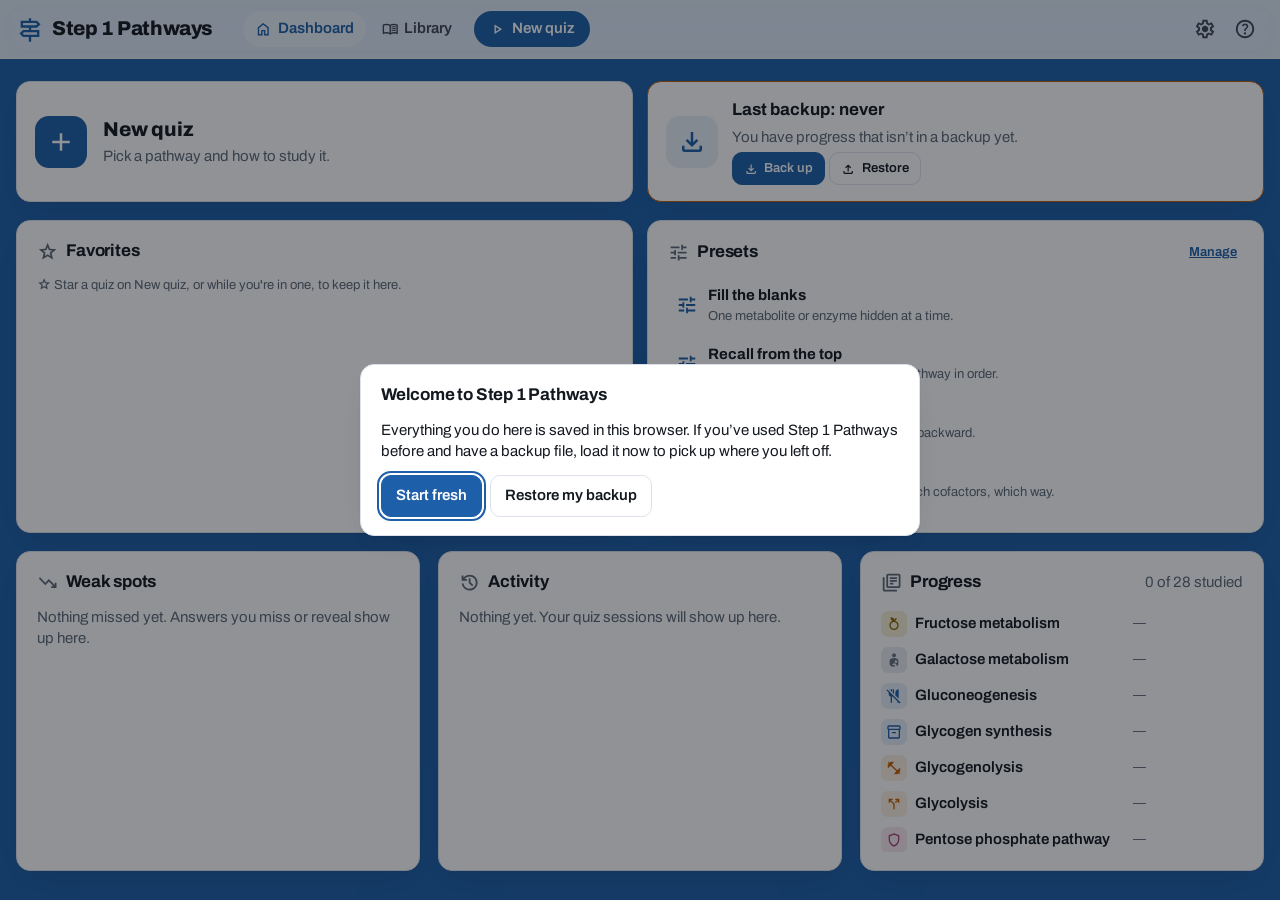
==== commit f9c4f786: "Step 1 Pathways 3.11.0" ====
--- a/docs/index.html
+++ b/docs/index.html
@@ -379,6 +379,7 @@
 .flow .mbox.start rect { stroke-width: 3; }
 .flow .elab text { fill: var(--ink-2); font-size: var(--fs-sm); font-weight: 500; font-style: italic; }
 .flow .elab .tag { font-style: normal; font-size: var(--fs-xs); font-weight: 700; letter-spacing: .08em; text-transform: uppercase; fill: var(--muted); }
+.flow .elab .req { font-style: normal; font-size: var(--fs-xs); font-weight: 600; fill: var(--ink-2); }
 .flow .elab rect { fill: var(--card); stroke: var(--slate); stroke-dasharray: 4 3; }
 .flow .elab.target rect { fill: var(--card); stroke: var(--orange); stroke-width: 3; stroke-dasharray: none; }
 .flow .elab.given text { fill: var(--ink); font-size: var(--fs-md); font-weight: 700; font-style: normal; }
@@ -616,10 +617,12 @@
 .ptile.lib { flex-direction: column; cursor: default; gap: 8px; }
 .tile-link { display: flex; gap: 12px; align-items: flex-start; color: inherit; text-decoration: none; min-width: 0; width: 100%; }
 .tile-link:hover .tile-name { color: var(--blue); }
-.tile-text { display: grid; gap: 3px; min-width: 0; }
-.tile-name { font-weight: 700; font-size: var(--fs-md); line-height: 1.25; }
+.tile-text { display: grid; gap: 3px; min-width: 0; flex: 1 1 auto; grid-template-columns: minmax(0, 1fr); } /* one column that can shrink: the tag row and long names wrap instead of pushing the tile wider */
+.tile-name { font-weight: 700; font-size: var(--fs-md); line-height: 1.25; overflow-wrap: anywhere; hyphens: auto; }
+.tile-art { flex: none; }
+.ptile.lib .tile-name { padding-right: 0; } /* the room on the right is for New quiz's check mark */
 .ptile.on .tile-name { color: var(--blue); }
-.tile-meta { font-size: var(--fs-sm); color: var(--muted); }
+.tile-meta { font-size: var(--fs-sm); color: var(--muted); overflow-wrap: anywhere; }
 .tile-acc { display: flex; align-items: center; gap: 8px; font-size: var(--fs-sm); font-variant-numeric: tabular-nums; }
 .tile-acc .meter { width: 70px; min-width: 70px; }
 .tile-tags, .tagrow { display: flex; flex-wrap: wrap; gap: 4px; align-items: center; }
@@ -847,6 +850,8 @@
 .flow .t-blue { fill: var(--blue-bg); } .flow .t-orange { fill: var(--orange-bg); } .flow .t-teal { fill: var(--teal-bg); }
 .flow .t-gold { fill: var(--gold-bg); } .flow .t-pink { fill: var(--pink-bg); } .flow .t-slate { fill: var(--slate-bg); }
 .flow .region { stroke: var(--ink-2); stroke-width: 1.6; stroke-dasharray: 7 5; }
+/* Connected pathways: a compartment is one tinted shape made of overlapping pieces; the group carries the transparency. */
+.flow .blob { opacity: .75; }
 .flow .membrane { stroke: var(--ink-2); stroke-width: 1.8; stroke-dasharray: 7 5; }
 .flow .cellwall { stroke: var(--ink-2); stroke-width: 3; }
 .el-row .el-note { grid-column: 1 / -1; display: flex; gap: 6px; align-items: center; }
@@ -1099,8 +1104,69 @@
 .fchip .muted { color: inherit; opacity: .8; font-weight: 600; }
 .fchip .mi { width: 16px; height: 16px; fill: currentColor; }
 .fchip:hover { opacity: .85; }
+/* New quiz: pathways that connect to the one picked. Added ones are solid chips (× takes them out); offers are outlined. */
+.picked { display: grid; gap: 8px; }
+.picked .glabel { display: flex; align-items: center; gap: 6px; }
+.picked .glabel + .chips { margin-bottom: 6px; }
+.picked p { margin: -4px 0 0; }
+.picked-h { display: flex; align-items: center; justify-content: space-between; gap: 8px; }
+.picked .pick-prompt { display: flex; gap: 10px; align-items: flex-start; margin: 0; padding: 14px; border: 1.5px dashed var(--ink-2); border-radius: 10px; }
+.pick-prompt > span { display: grid; gap: 4px; }
+.pick-prompt .mi { width: 20px; height: 20px; flex: none; fill: currentColor; margin-top: 1px; }
+@media (max-width: 980px) { .pick-prompt .mi { transform: rotate(90deg); } } /* stacked: the tiles are above */
+.fchip:disabled { cursor: default; opacity: 1; }
+.addchip { display: inline-flex; align-items: center; gap: 4px; height: 32px; padding: 0 12px 0 8px; border: 1.5px dashed var(--ink-2); border-radius: 999px; background: var(--card); color: var(--ink); font: inherit; font-size: var(--fs-sm); font-weight: 600; cursor: pointer; }
+.addchip .mi { width: 16px; height: 16px; fill: currentColor; }
+.addchip:hover { border-style: solid; border-color: var(--blue); color: var(--blue); }
 .tile-combo { display: inline-flex; vertical-align: -3px; margin-left: 2px; }
 .tile-combo .mi { width: 16px; height: 16px; fill: var(--muted); }
+/* Data notice: the content note, set apart from the storage notice above it. */
+.gate-ai { display: grid; gap: 8px; padding-top: 12px; border-top: 1px solid var(--line); }
+.gate-ai h3 { display: flex; align-items: center; gap: 6px; margin: 0; font-size: var(--fs-md); }
+.gate-ai p { margin: 0; }
+/* Library tabs (Pathways · Metabolites · Enzymes · Cofactors): the current one is underlined and bold, not just colored. */
+.libtabs { display: flex; flex-wrap: wrap; gap: 4px; margin: 4px 0 16px; border-bottom: 1px solid var(--line); }
+.libtabs a { display: inline-flex; align-items: center; gap: 6px; padding: 10px 14px; margin-bottom: -1px; border-bottom: 3px solid transparent; color: var(--ink-2); font-weight: 600; text-decoration: none; }
+.libtabs a:hover { color: var(--ink); }
+.libtabs a[aria-current="page"] { color: var(--ink); font-weight: 800; border-bottom-color: var(--blue); }
+.libtabs .n { font-size: var(--fs-xs); font-weight: 700; padding: 1px 7px; border-radius: 999px; background: var(--sunk); color: var(--ink-2); }
+.catalog .browsebar { margin-bottom: 8px; }
+.catlist { list-style: none; margin: 8px 0 0; padding: 0; display: grid; gap: 6px; grid-template-columns: repeat(auto-fill, minmax(280px, 1fr)); }
+.catlist a { display: grid; gap: 2px; padding: 10px 14px; border: 1px solid var(--line); border-radius: 10px; background: var(--card); color: var(--ink); text-decoration: none; min-width: 0; }
+.catlist a:hover { border-color: var(--blue); }
+.catitem .card { margin-top: 14px; }
+.catitem td a, .catitem .page-h a { color: var(--blue); }
+/* Breadcrumbs: the way you came, each step a link. */
+.crumbs { display: flex; flex-wrap: wrap; align-items: center; gap: 4px 8px; margin-bottom: 8px; font-weight: 600; font-size: var(--fs-sm); }
+.crumbs a { display: inline-flex; align-items: center; gap: 4px; color: var(--ink); text-decoration: underline; text-underline-offset: 3px; }
+.crumbs .sep { color: var(--muted); }
+.crumbs .mi { width: 16px; height: 16px; fill: currentColor; }
+/* A thing's page: at a glance, then each of its pathways drawn with it picked out. */
+.cat-top { display: grid; gap: 14px; grid-template-columns: minmax(0, 1.2fr) minmax(0, 1fr); align-items: start; }
+@media (max-width: 900px) { .cat-top { grid-template-columns: minmax(0, 1fr); } }
+.cat-top .card { margin-top: 0 !important; }
+.glance dl { display: grid; grid-template-columns: max-content minmax(0, 1fr); gap: 8px 16px; margin: 0; }
+.glance dt { font-size: var(--fs-xs); font-weight: 700; letter-spacing: .08em; text-transform: uppercase; color: var(--muted); padding-top: 3px; }
+.glance dd { margin: 0; min-width: 0; }
+.ctx-label { margin: 22px 0 0; }
+.ctx-h { display: flex; flex-wrap: wrap; gap: 10px; align-items: center; justify-content: space-between; }
+.ctx-name { display: flex; gap: 10px; align-items: center; color: var(--ink); text-decoration: none; }
+.ctx-name > span { display: grid; }
+.ctx-name:hover b { text-decoration: underline; }
+.ctx-diagram { display: block; margin: 12px 0 6px; border: 1px solid var(--line); border-radius: 10px; overflow: hidden; background: var(--card); }
+.ctx-diagram svg { display: block; width: 100%; height: auto; max-height: 60vh; }
+.ctx-note { margin: 0; }
+.ctx-steps { margin: 8px 0 0; padding-left: 20px; display: grid; gap: 4px; }
+.alltable summary { cursor: pointer; }
+.alltable[open] summary { margin-bottom: 10px; }
+/* In a thing's pathway diagram: it is outlined heavy with its name bold and underlined; the rest of the pathway fades back. */
+.flow .mbox.focus rect { stroke-width: 4; }
+.flow .mbox.focus text, .flow .elab.focus text { font-weight: 800; text-decoration: underline; }
+.flow .elab.focus text { fill: var(--ink); font-style: normal; }
+.flow .mbox.dim, .flow .elab.dim { opacity: .32; }
+.morectx { margin-top: 14px; }
+.morectx > summary { list-style: none; display: inline-flex; }
+.morectx > summary::-webkit-details-marker { display: none; }
 </style>
 <script>
 /* Appearance, before anything draws (Settings → Appearance; app.js keeps it in step). Per device. */
@@ -1139,7 +1205,7 @@
 
 <script>
 window.PATHWAYS_STANDALONE = true;
-window.PATHWAYS_BUNDLE = {"cofactors": {"atp": {"name": "ATP", "aliases": []}, "adp": {"name": "ADP", "aliases": []}, "amp": {"name": "AMP", "aliases": []}, "gtp": {"name": "GTP", "aliases": []}, "gdp": {"name": "GDP", "aliases": []}, "nad": {"name": "NAD⁺", "aliases": ["NAD+", "NAD"]}, "nadh": {"name": "NADH", "aliases": ["NADH+H+", "NADH + H+"]}, "nadp": {"name": "NADP⁺", "aliases": ["NADP+", "NADP"]}, "nadph": {"name": "NADPH", "aliases": ["NADPH+H+"]}, "fad": {"name": "FAD", "aliases": []}, "fadh2": {"name": "FADH₂", "aliases": ["FADH2"]}, "coa": {"name": "CoA", "aliases": ["coenzyme A", "CoA-SH"]}, "co2": {"name": "CO₂", "aliases": ["CO2", "carbon dioxide"]}, "pi": {"name": "Pi", "aliases": ["phosphate", "inorganic phosphate", "P"]}, "ppi": {"name": "PPi", "aliases": ["pyrophosphate"]}, "h2o": {"name": "H₂O", "aliases": ["H2O", "water"]}, "utp": {"name": "UTP", "aliases": []}, "udpglc": {"name": "UDP-glucose", "aliases": ["UDP glucose", "UDPG"]}, "udpgal": {"name": "UDP-galactose", "aliases": ["UDP galactose"]}, "bh4": {"name": "BH₄", "aliases": ["BH4", "tetrahydrobiopterin", "THB"]}, "bh2": {"name": "BH₂", "aliases": ["BH2", "dihydrobiopterin"]}, "o2": {"name": "O₂", "aliases": ["O2", "oxygen"]}, "sam": {"name": "SAM", "aliases": ["S-adenosylmethionine", "AdoMet", "SAMe"]}, "sah": {"name": "SAH", "aliases": ["S-adenosylhomocysteine", "AdoHcy"]}, "vitc": {"name": "Ascorbate", "aliases": ["vitamin C", "ascorbic acid", "vit C"]}, "dhasc": {"name": "Dehydroascorbate", "aliases": ["dehydroascorbic acid"]}, "acetylcoa": {"name": "Acetyl-CoA", "aliases": ["acetyl CoA", "AcCoA"]}, "succoa": {"name": "Succinyl-CoA", "aliases": ["succinyl CoA"]}, "carbp": {"name": "Carbamoyl phosphate", "aliases": ["carbamoyl-P", "carbamoylphosphate"]}, "asp": {"name": "Aspartate", "aliases": ["Asp", "aspartic acid"]}, "fum": {"name": "Fumarate", "aliases": ["fumaric acid"]}, "urea": {"name": "Urea", "aliases": []}, "nh3": {"name": "NH₃", "aliases": ["NH3", "ammonia", "NH4+", "ammonium"]}, "hco3": {"name": "HCO₃⁻", "aliases": ["HCO3-", "HCO3", "bicarbonate"]}, "fe2": {"name": "Fe²⁺", "aliases": ["Fe2+", "Fe", "iron", "ferrous iron"]}, "udp": {"name": "UDP", "aliases": []}, "gln": {"name": "Glutamine", "aliases": ["Gln"]}, "glu": {"name": "Glutamate", "aliases": ["Glu", "glutamic acid"]}, "gly": {"name": "Glycine", "aliases": ["Gly"]}, "carnitine": {"name": "Carnitine", "aliases": ["L-carnitine"]}, "prpp": {"name": "PRPP", "aliases": ["5-phosphoribosyl-1-pyrophosphate", "phosphoribosyl pyrophosphate"]}, "fthf": {"name": "N¹⁰-formyl-THF", "aliases": ["N10-formyl-THF", "10-formyl-THF", "N10-formyltetrahydrofolate", "10-formyltetrahydrofolate"]}, "thf": {"name": "THF", "aliases": ["tetrahydrofolate"]}, "mthf": {"name": "N⁵,N¹⁰-methylene-THF", "aliases": ["N5,N10-methylene-THF", "5,10-methylene-THF", "methylene-THF", "N5,N10-methylenetetrahydrofolate"]}, "dhf": {"name": "DHF", "aliases": ["dihydrofolate"]}, "coq": {"name": "CoQ", "aliases": ["ubiquinone", "coenzyme Q", "Q"]}, "coqh2": {"name": "CoQH₂", "aliases": ["CoQH2", "ubiquinol", "QH2"]}}, "pathways": {"beta-oxidation": {"id": "beta-oxidation", "name": "β-Oxidation", "group": "Lipids", "systems": ["Fundamentals", "MSK", "Cardio"], "tags": ["Fasting", "Energy"], "aliases": ["beta-oxidation", "beta oxidation", "fatty acid oxidation", "β oxidation"], "summary": "Mitochondrial matrix during fasting. Fatty acids are activated to acyl-CoA in the cytosol, then long chains need the carnitine shuttle: CPT I (rate-limiting, inhibited by malonyl-CoA) and CPT II. Each round shortens the chain by 2 carbons and yields 1 FADH₂, 1 NADH and 1 acetyl-CoA; palmitate takes 7 rounds → 8 acetyl-CoA (≈106 ATP net). Defects (MCAD, CPT, carnitine) cause hypoketotic hypoglycemia with fasting. Odd chains end in propionyl-CoA → succinyl-CoA (B12-dependent).", "metabolites": {"fa": {"name": "Fatty acid", "short": "FA", "aliases": ["free fatty acid", "long-chain fatty acid"], "nicknames": ["FFA"], "notes": "From adipose lipolysis (hormone-sensitive lipase), carried on albumin."}, "acylcoa": {"name": "Fatty acyl-CoA (cytosol)", "short": "acyl-CoA", "aliases": ["fatty acyl-CoA", "cytosolic acyl-CoA"], "notes": "Can't cross the inner mitochondrial membrane on its own (short and medium chains can)."}, "acylcarn": {"name": "Acylcarnitine", "short": "", "aliases": ["fatty acylcarnitine", "acyl-carnitine"], "notes": "Crosses the inner membrane via carnitine-acylcarnitine translocase. Elevated acylcarnitines on newborn screening point to fatty acid oxidation defects.", "loc": "intermembrane space"}, "acylcoam": {"name": "Fatty acyl-CoA (matrix)", "short": "acyl-CoA", "aliases": ["fatty acyl-CoA", "mitochondrial acyl-CoA"], "notes": "Enters the four-step β-oxidation spiral."}, "enoyl": {"name": "trans-Δ²-Enoyl-CoA", "short": "", "aliases": ["trans-Δ2-enoyl-CoA", "enoyl-CoA", "trans-2-enoyl-CoA", "2-enoyl-CoA"]}, "hydroxy": {"name": "L-3-Hydroxyacyl-CoA", "short": "", "aliases": ["3-hydroxyacyl-CoA", "β-hydroxyacyl-CoA", "beta-hydroxyacyl-CoA", "L-β-hydroxyacyl-CoA"]}, "keto": {"name": "3-Ketoacyl-CoA", "short": "", "aliases": ["β-ketoacyl-CoA", "beta-ketoacyl-CoA", "3-oxoacyl-CoA"]}, "shorter": {"name": "Acyl-CoA (n−2)", "short": "", "aliases": ["shortened acyl-CoA", "acyl-CoA n-2", "acyl-CoA two carbons shorter"], "notes": "Re-enters the spiral at acyl-CoA dehydrogenase until the chain is used up."}, "acetylcoa": {"name": "Acetyl-CoA", "short": "AcCoA", "aliases": ["acetyl CoA"], "notes": "Goes to the TCA cycle, or to ketone bodies in the liver when OAA is scarce."}, "acylcarnm": {"name": "Acylcarnitine (matrix)", "short": "", "aliases": ["acylcarnitine", "fatty acylcarnitine"]}}, "enzymes": {"acs": {"name": "Fatty acyl-CoA synthetase", "short": "ACS", "aliases": ["acyl-CoA synthetase", "fatty acid thiokinase", "thiokinase", "long-chain acyl-CoA synthetase"], "notes": "ATP → AMP + PPi: costs 2 high-energy bonds per fatty acid."}, "cpt1": {"name": "Carnitine palmitoyltransferase I", "short": "CPT I", "aliases": ["carnitine palmitoyltransferase 1", "carnitine acyltransferase I"], "nicknames": ["CPT-1"], "notes": "Rate-limiting; outer mitochondrial membrane. Inhibited by malonyl-CoA. Hepatic CPT I deficiency: hypoketotic hypoglycemia. Primary carnitine deficiency (OCTN2 transporter) blocks the shuttle too: weakness, hypotonia, cardiomyopathy, hypoketotic hypoglycemia."}, "cpt2": {"name": "Carnitine palmitoyltransferase II", "short": "CPT II", "aliases": ["carnitine palmitoyltransferase 2", "carnitine acyltransferase II"], "nicknames": ["CPT-2"], "notes": "Inner mitochondrial membrane, matrix side. Adult CPT II deficiency (most common): exercise- or fasting-induced muscle pain and rhabdomyolysis with myoglobinuria."}, "acad": {"name": "Acyl-CoA dehydrogenase", "short": "ACAD", "aliases": ["acyl CoA dehydrogenase", "medium-chain acyl-CoA dehydrogenase"], "notes": "FAD-linked; chain-length-specific isoforms (VLCAD, LCAD, MCAD, SCAD). MCAD deficiency (autosomal recessive, most common FAO defect): fasting hypoketotic hypoglycemia, vomiting, lethargy, seizures, sudden death; C8–C10 acylcarnitines and dicarboxylic aciduria. Treat by avoiding fasting."}, "ech": {"name": "Enoyl-CoA hydratase", "short": "ECH", "aliases": ["enoyl CoA hydratase", "crotonase"], "notes": "Adds water across the double bond."}, "hadh": {"name": "3-Hydroxyacyl-CoA dehydrogenase", "short": "HADH", "aliases": ["β-hydroxyacyl-CoA dehydrogenase", "beta-hydroxyacyl-CoA dehydrogenase", "L-3-hydroxyacyl-CoA dehydrogenase"], "notes": "NAD⁺-linked. The long-chain form (LCHAD, part of the trifunctional protein) — fetal LCHAD deficiency is linked to maternal acute fatty liver of pregnancy and HELLP."}, "thiolase": {"name": "3-Ketoacyl-CoA thiolase", "short": "", "aliases": ["thiolase", "β-ketothiolase", "beta-ketothiolase", "β-ketoacyl-CoA thiolase"], "notes": "CoA cleaves off acetyl-CoA, leaving an acyl-CoA two carbons shorter."}, "cact": {"name": "Carnitine–acylcarnitine translocase", "short": "CACT", "aliases": ["carnitine-acylcarnitine translocase", "carnitine acylcarnitine translocase", "translocase"], "notes": "Inner-membrane antiporter: acylcarnitine in, free carnitine out. Long-chain fatty acids need the whole carnitine shuttle; short and medium chains enter the matrix directly."}}, "reactions": [{"id": "r1", "enzyme": "acs", "from": "fa", "to": "acylcoa", "reversible": false, "cofactors": {"in": ["atp", "coa"], "out": ["amp", "ppi"]}, "loc": "cytosol", "tags": ["irreversible"]}, {"id": "r2", "enzyme": "cpt1", "from": "acylcoa", "to": "acylcarn", "reversible": false, "cofactors": {"in": ["carnitine"], "out": ["coa"]}, "loc": "outer mitochondrial membrane", "tags": ["rate-limiting"]}, {"id": "r2b", "enzyme": "cact", "from": "acylcarn", "to": "acylcarnm", "reversible": true, "transport": true, "cofactors": {"in": [], "out": []}, "loc": "inner mitochondrial membrane"}, {"id": "r3", "enzyme": "cpt2", "from": "acylcarnm", "to": "acylcoam", "reversible": false, "cofactors": {"in": ["coa"], "out": ["carnitine"]}, "loc": "mitochondrial matrix"}, {"id": "r4", "enzyme": "acad", "from": "acylcoam", "to": "enoyl", "reversible": false, "cofactors": {"in": ["fad"], "out": ["fadh2"]}, "loc": "mitochondrial matrix", "requires": ["B2 (FAD)"]}, {"id": "r5", "enzyme": "ech", "from": "enoyl", "to": "hydroxy", "reversible": true, "cofactors": {"in": ["h2o"], "out": []}, "loc": "mitochondrial matrix"}, {"id": "r6", "enzyme": "hadh", "from": "hydroxy", "to": "keto", "reversible": true, "cofactors": {"in": ["nad"], "out": ["nadh"]}, "loc": "mitochondrial matrix", "requires": ["B3 (NAD⁺)"]}, {"id": "r7", "enzyme": "thiolase", "from": "keto", "to": "shorter", "reversible": true, "cofactors": {"in": ["coa"], "out": []}, "also_to": ["acetylcoa"], "loc": "mitochondrial matrix"}], "distractors": {"metabolites": ["Malonyl-CoA", "Propionyl-CoA", "Methylmalonyl-CoA", "Acetoacetyl-CoA", "HMG-CoA", "Glycerol-3-phosphate", "Palmitoyl-ACP"], "enzymes": ["Acetyl-CoA carboxylase", "Fatty acid synthase", "Hormone-sensitive lipase", "Lipoprotein lipase", "Propionyl-CoA carboxylase", "Methylmalonyl-CoA mutase", "HMG-CoA synthase", "Pyruvate carboxylase"]}, "tissue": "muscle, heart, liver (not brain or RBCs)", "icon": "local_fire_department", "color": "orange", "links": [{"at": "acetylcoa", "to": "tca", "dir": "out"}, {"at": "acetylcoa", "to": "ketogenesis", "dir": "out"}]}, "catecholamines": {"id": "catecholamines", "name": "Catecholamine synthesis", "group": "Nitrogen & amino acids", "systems": ["Neuro", "Endo/Repro", "Cardio"], "tags": ["Amino acids"], "aliases": ["catecholamine synthesis", "tyrosine derivatives", "dopamine synthesis"], "summary": "Adrenal medulla and catecholaminergic neurons. Tyrosine hydroxylase is rate-limiting. Cofactors worth knowing at each step: BH₄, BH₄, B6, vitamin C (+ copper), SAM. Breakdown (MAO, COMT): dopamine → homovanillic acid; norepinephrine/epinephrine → normetanephrine/metanephrine → vanillylmandelic acid.", "metabolites": {"phe": {"name": "Phenylalanine", "short": "Phe", "aliases": []}, "tyr": {"name": "Tyrosine", "short": "Tyr", "aliases": [], "notes": "Also → thyroid hormones and melanin (tyrosinase; albinism)."}, "dopa": {"name": "L-DOPA", "short": "DOPA", "aliases": ["levodopa", "dihydroxyphenylalanine", "L-dihydroxyphenylalanine", "3,4-dihydroxyphenylalanine"], "nicknames": ["L-DOPA"], "notes": "Crosses the blood–brain barrier; dopamine doesn't."}, "dopamine": {"name": "Dopamine", "short": "DA", "aliases": [], "notes": "Broken down to homovanillic acid (HVA)."}, "ne": {"name": "Norepinephrine", "short": "NE", "aliases": ["noradrenaline"], "notes": "Broken down to normetanephrine and VMA."}, "epi": {"name": "Epinephrine", "short": "Epi", "aliases": ["adrenaline"], "notes": "Broken down to metanephrine and VMA. Pheochromocytoma: ↑ plasma free metanephrines."}}, "enzymes": {"pah": {"name": "Phenylalanine hydroxylase", "short": "PAH", "aliases": ["phenylalanine 4-hydroxylase"], "notes": "Deficiency (or BH₄ deficiency, e.g. dihydropteridine reductase) → phenylketonuria: tyrosine becomes essential; musty odor, fair skin, intellectual disability. Maternal PKU → microcephaly, cardiac defects."}, "th": {"name": "Tyrosine hydroxylase", "short": "TH", "aliases": [], "notes": "Rate-limiting step of catecholamine synthesis. Inhibited by metyrosine."}, "ddc": {"name": "DOPA decarboxylase", "short": "DDC", "aliases": ["aromatic L-amino acid decarboxylase", "aromatic amino acid decarboxylase", "dopa decarboxylase"], "nicknames": ["AADC", "DOPA decarboxylase"], "notes": "Needs B6. Carbidopa blocks it peripherally so more L-DOPA reaches the brain."}, "dbh": {"name": "Dopamine β-hydroxylase", "short": "DBH", "aliases": ["dopamine beta-hydroxylase", "dopamine beta hydroxylase"], "notes": "Inside secretory vesicles; needs vitamin C and copper (Menkes disease lowers it). Disulfiram inhibits it via copper chelation."}, "pnmt": {"name": "Phenylethanolamine N-methyltransferase", "short": "PNMT", "aliases": ["phenylethanolamine N methyltransferase"], "notes": "Adrenal medulla. Methyl group from SAM. Induced by cortisol arriving via the adrenal portal circulation."}}, "reactions": [{"id": "r1", "enzyme": "pah", "from": "phe", "to": "tyr", "reversible": false, "cofactors": {"in": ["bh4", "o2"], "out": ["bh2", "h2o"]}, "loc": "cytosol", "tags": ["irreversible"], "requires": ["BH₄ (tetrahydrobiopterin)"], "tissue": "liver"}, {"id": "r2", "enzyme": "th", "from": "tyr", "to": "dopa", "reversible": false, "cofactors": {"in": ["bh4", "o2"], "out": ["bh2"]}, "loc": "cytosol", "tags": ["rate-limiting", "irreversible"], "requires": ["BH₄ (tetrahydrobiopterin)"], "tissue": "adrenal medulla, neurons"}, {"id": "r3", "enzyme": "ddc", "from": "dopa", "to": "dopamine", "reversible": false, "cofactors": {"in": [], "out": ["co2"]}, "loc": "cytosol", "tags": ["irreversible"], "requires": ["B6 (pyridoxal phosphate)"], "tissue": "adrenal medulla, neurons"}, {"id": "r4", "enzyme": "dbh", "from": "dopamine", "to": "ne", "reversible": false, "cofactors": {"in": ["vitc", "o2"], "out": ["dhasc"]}, "loc": "secretory vesicles", "tags": ["irreversible"], "requires": ["Vitamin C", "Copper"], "tissue": "adrenal medulla, neurons"}, {"id": "r5", "enzyme": "pnmt", "from": "ne", "to": "epi", "reversible": false, "cofactors": {"in": ["sam"], "out": ["sah"]}, "loc": "cytosol", "tags": ["irreversible"], "tissue": "adrenal medulla"}], "distractors": {"metabolites": ["Tryptophan", "Serotonin", "Melanin", "Homovanillic acid", "Vanillylmandelic acid", "Metanephrine", "Thyroxine", "Histamine"], "enzymes": ["Monoamine oxidase", "Catechol-O-methyltransferase", "Tryptophan hydroxylase", "Tyrosinase", "Histidine decarboxylase", "Dihydropteridine reductase", "Thyroid peroxidase"]}, "tissue": "adrenal medulla and catecholaminergic neurons", "icon": "monitor_heart", "color": "orange"}, "cholesterol-synthesis": {"id": "cholesterol-synthesis", "name": "Cholesterol synthesis", "group": "Lipids", "systems": ["Fundamentals", "Cardio"], "tags": ["Fed state", "Drug targets"], "aliases": ["cholesterol biosynthesis", "mevalonate pathway", "sterol synthesis"], "summary": "Cytosol and ER, mainly liver, fed state. Acetyl-CoA → HMG-CoA (cytosolic HMG-CoA synthase; the mitochondrial isoform makes ketones) → mevalonate by HMG-CoA reductase — rate-limiting, NADPH, the target of statins. Mevalonate becomes isoprene units (IPP/DMAPP), which build farnesyl-PP, squalene, lanosterol and finally cholesterol. Insulin and thyroid hormone up-regulate HMG-CoA reductase; glucagon and cholesterol (via SREBP) down-regulate it. Smith-Lemli-Opitz syndrome = 7-dehydrocholesterol reductase deficiency.", "metabolites": {"acetylcoa": {"name": "Acetyl-CoA", "short": "AcCoA", "aliases": ["acetyl CoA"], "notes": "Cytosolic, exported from mitochondria as citrate (same route as fatty acid synthesis)."}, "aacoa": {"name": "Acetoacetyl-CoA", "short": "AcAc-CoA", "aliases": ["acetoacetyl CoA"]}, "hmgcoa": {"name": "HMG-CoA", "short": "HMG-CoA", "aliases": ["3-hydroxy-3-methylglutaryl-CoA", "β-hydroxy-β-methylglutaryl-CoA", "beta-hydroxy-beta-methylglutaryl-CoA", "hydroxymethylglutaryl-CoA"], "nicknames": ["HMG-CoA"], "notes": "Branch point: in mitochondria HMG-CoA lyase makes ketone bodies; in the cytosol it goes on to cholesterol."}, "mevalonate": {"name": "Mevalonate", "short": "", "aliases": ["mevalonic acid"], "notes": "Committed product.", "loc": "cytosol"}, "mev5p": {"name": "Mevalonate-5-phosphate", "short": "", "aliases": ["5-phosphomevalonate", "phosphomevalonate"]}, "mev5pp": {"name": "Mevalonate-5-pyrophosphate", "short": "", "aliases": ["5-pyrophosphomevalonate", "mevalonate-5-diphosphate", "diphosphomevalonate"]}, "ipp": {"name": "Isopentenyl pyrophosphate", "short": "IPP", "aliases": ["isopentenyl diphosphate"], "nicknames": ["isopentenyl-PP"], "notes": "The activated 5-carbon isoprene unit. Isoprenoids also make dolichol, CoQ and prenyl groups for proteins (Ras farnesylation)."}, "dmapp": {"name": "Dimethylallyl pyrophosphate", "short": "DMAPP", "aliases": ["dimethylallyl diphosphate"], "nicknames": ["dimethylallyl-PP"]}, "gpp": {"name": "Geranyl pyrophosphate", "short": "GPP", "aliases": ["geranyl diphosphate"], "nicknames": ["geranyl-PP"], "notes": "C10."}, "fpp": {"name": "Farnesyl pyrophosphate", "short": "FPP", "aliases": ["farnesyl diphosphate"], "nicknames": ["farnesyl-PP"], "notes": "C15. Bisphosphonates (nitrogen-containing) inhibit FPP synthase in osteoclasts."}, "squalene": {"name": "Squalene", "short": "", "aliases": [], "notes": "C30, linear: two FPP joined head to head."}, "oxsq": {"name": "2,3-Oxidosqualene", "short": "", "aliases": ["squalene epoxide", "2,3-epoxysqualene", "oxidosqualene"]}, "lanosterol": {"name": "Lanosterol", "short": "", "aliases": [], "notes": "First sterol (four rings)."}, "dhc7": {"name": "7-Dehydrocholesterol", "short": "7-DHC", "aliases": ["7-dehydrocholesterol", "provitamin D3"], "notes": "Reached after several more steps (demethylations, double-bond shifts). In skin, UVB converts it to vitamin D3 (cholecalciferol). Elevated in Smith-Lemli-Opitz syndrome."}, "cholesterol": {"name": "Cholesterol", "short": "", "aliases": [], "notes": "Feeds membranes, bile acids (7α-hydroxylase), steroid hormones and vitamin D. Exported in VLDL; high cellular levels suppress SREBP-2."}}, "enzymes": {"thiolase": {"name": "Thiolase", "short": "", "aliases": ["acetoacetyl-CoA thiolase", "acetyl-CoA acetyltransferase", "β-ketothiolase", "beta-ketothiolase"], "notes": "Cytosolic isoform; joins two acetyl-CoA."}, "hmgcs": {"name": "HMG-CoA synthase", "short": "HMGCS", "aliases": ["3-hydroxy-3-methylglutaryl-CoA synthase"], "nicknames": ["HMG CoA synthase"], "notes": "Cytosolic isoform here; the mitochondrial isoform is rate-limiting for ketogenesis."}, "hmgcr": {"name": "HMG-CoA reductase", "short": "HMGCR", "aliases": ["3-hydroxy-3-methylglutaryl-CoA reductase"], "nicknames": ["HMG CoA reductase"], "notes": "Rate-limiting; ER membrane; uses 2 NADPH. Statins competitively inhibit it → fewer hepatocyte sterols → SREBP up-regulates LDL receptors → lower LDL. Statin side effects: myopathy (↑ with fibrates, niacin, CYP3A4 inhibitors), hepatotoxicity. Induced by insulin and thyroid hormone; repressed by glucagon and cholesterol (SREBP, and sterol-triggered degradation)."}, "mvk": {"name": "Mevalonate kinase", "short": "MVK", "aliases": [], "notes": "Deficiency causes hyper-IgD syndrome (periodic fevers) or mevalonic aciduria."}, "pmvk": {"name": "Phosphomevalonate kinase", "short": "PMVK", "aliases": []}, "mvd": {"name": "Mevalonate-5-pyrophosphate decarboxylase", "short": "MVD", "aliases": ["diphosphomevalonate decarboxylase", "mevalonate pyrophosphate decarboxylase", "mevalonate diphosphate decarboxylase"], "notes": "Uses a third ATP and releases CO₂ to give IPP."}, "idi": {"name": "Isopentenyl pyrophosphate isomerase", "short": "IDI", "aliases": ["isopentenyl-diphosphate delta-isomerase", "isopentenyl diphosphate isomerase"], "nicknames": ["IPP isomerase"], "notes": "Interconverts IPP and DMAPP."}, "fdps": {"name": "Farnesyl pyrophosphate synthase", "short": "FPPS", "aliases": ["farnesyl diphosphate synthase", "geranyltranstransferase"], "nicknames": ["FPP synthase"], "notes": "Adds IPP twice: DMAPP → GPP → FPP. Inhibited by nitrogen-containing bisphosphonates (alendronate, zoledronate)."}, "fdft1": {"name": "Squalene synthase", "short": "SQS", "aliases": ["farnesyl-diphosphate farnesyltransferase"], "notes": "Joins two FPP head to head; first step committed to sterols."}, "sqle": {"name": "Squalene epoxidase", "short": "SQLE", "aliases": ["squalene monooxygenase"], "notes": "Needs O₂ and NADPH. The fungal enzyme is inhibited by terbinafine."}, "lss": {"name": "Lanosterol synthase", "short": "LSS", "aliases": ["oxidosqualene cyclase", "2,3-oxidosqualene cyclase", "oxidosqualene-lanosterol cyclase"], "notes": "Cyclizes oxidosqualene into the four-ring sterol nucleus."}, "cyp51": {"name": "Lanosterol 14α-demethylase", "short": "CYP51", "aliases": ["lanosterol 14-alpha-demethylase", "lanosterol demethylase", "14α-demethylase"], "notes": "First of several steps from lanosterol to 7-dehydrocholesterol. The fungal homolog makes ergosterol and is the target of azole antifungals (fluconazole, ketoconazole)."}, "dhcr7": {"name": "7-Dehydrocholesterol reductase", "short": "DHCR7", "aliases": ["7-dehydrocholesterol Δ7-reductase"], "nicknames": ["7-DHC reductase"], "notes": "Last step; uses NADPH. Deficiency = Smith-Lemli-Opitz syndrome (autosomal recessive): microcephaly, intellectual disability, 2–3 toe syndactyly, cleft palate, ambiguous genitalia in males, holoprosencephaly; ↑ 7-DHC, ↓ cholesterol."}}, "reactions": [{"id": "r1", "enzyme": "thiolase", "from": "acetylcoa", "to": "aacoa", "reversible": true, "cofactors": {"in": ["acetylcoa"], "out": ["coa"]}, "loc": "cytosol"}, {"id": "r2", "enzyme": "hmgcs", "from": "aacoa", "to": "hmgcoa", "reversible": false, "cofactors": {"in": ["acetylcoa", "h2o"], "out": ["coa"]}, "loc": "cytosol"}, {"id": "r3", "enzyme": "hmgcr", "from": "hmgcoa", "to": "mevalonate", "reversible": false, "cofactors": {"in": ["nadph"], "out": ["nadp", "coa"]}, "loc": "ER membrane (cytosolic face)", "tags": ["rate-limiting", "irreversible"]}, {"id": "r4", "enzyme": "mvk", "from": "mevalonate", "to": "mev5p", "reversible": false, "cofactors": {"in": ["atp"], "out": ["adp"]}, "loc": "cytosol"}, {"id": "r5", "enzyme": "pmvk", "from": "mev5p", "to": "mev5pp", "reversible": false, "cofactors": {"in": ["atp"], "out": ["adp"]}, "loc": "cytosol"}, {"id": "r6", "enzyme": "mvd", "from": "mev5pp", "to": "ipp", "reversible": false, "cofactors": {"in": ["atp"], "out": ["adp", "pi", "co2"]}, "loc": "cytosol"}, {"id": "r7", "enzyme": "idi", "from": "ipp", "to": "dmapp", "reversible": true, "cofactors": {"in": [], "out": []}, "branch": true, "loc": "cytosol"}, {"id": "r8", "enzyme": "fdps", "from": "ipp", "to": "gpp", "reversible": false, "cofactors": {"in": [], "out": ["ppi"]}, "also_from": ["dmapp"], "loc": "cytosol"}, {"id": "r9", "enzyme": "fdps", "from": "gpp", "to": "fpp", "reversible": false, "cofactors": {"in": [], "out": ["ppi"]}, "also_from": ["ipp"], "loc": "cytosol"}, {"id": "r10", "enzyme": "fdft1", "from": "fpp", "to": "squalene", "reversible": false, "cofactors": {"in": ["nadph"], "out": ["nadp", "ppi"]}, "loc": "ER membrane"}, {"id": "r11", "enzyme": "sqle", "from": "squalene", "to": "oxsq", "reversible": false, "cofactors": {"in": ["o2", "nadph"], "out": ["nadp", "h2o"]}, "loc": "ER membrane"}, {"id": "r12", "enzyme": "lss", "from": "oxsq", "to": "lanosterol", "reversible": false, "cofactors": {"in": [], "out": []}, "loc": "ER membrane"}, {"id": "r13", "enzyme": "cyp51", "from": "lanosterol", "to": "dhc7", "reversible": false, "cofactors": {"in": [], "out": []}, "loc": "ER membrane"}, {"id": "r14", "enzyme": "dhcr7", "from": "dhc7", "to": "cholesterol", "reversible": false, "cofactors": {"in": ["nadph"], "out": ["nadp"]}, "loc": "ER membrane"}], "distractors": {"metabolites": ["Malonyl-CoA", "Acetoacetate", "β-Hydroxybutyrate", "Ergosterol", "Pregnenolone", "Cortisol", "Cholesteryl ester"], "enzymes": ["HMG-CoA lyase", "Acetyl-CoA carboxylase", "Cholesterol 7α-hydroxylase", "Cholesterol desmolase", "ACAT (acyl-CoA:cholesterol acyltransferase)", "Lecithin-cholesterol acyltransferase", "Fatty acid synthase", "Glucose-6-phosphate dehydrogenase"]}, "tissue": "liver (and most cells)", "icon": "egg", "color": "slate", "links": [{"at": "cholesterol", "to": "steroidogenesis", "dir": "out"}]}, "fatty-acid-synthesis": {"id": "fatty-acid-synthesis", "name": "Fatty acid synthesis", "group": "Lipids", "systems": ["Fundamentals", "GI"], "tags": ["Fed state", "Storage"], "aliases": ["lipogenesis", "de novo lipogenesis", "palmitate synthesis"], "multiplier_label": "per palmitate", "summary": "Liver, adipose and lactating breast in the fed state, in the cytosol. Acetyl-CoA leaves the mitochondria as citrate (citrate shuttle) and is released by ATP citrate lyase. Acetyl-CoA carboxylase (rate-limiting, biotin) makes malonyl-CoA, which also blocks CPT I so new fat isn't burned. Fatty acid synthase builds palmitate (C16) from 1 acetyl-CoA + 7 malonyl-CoA using 14 NADPH (from the PPP and malic enzyme). Insulin turns it on; glucagon and epinephrine turn it off.", "metabolites": {"citrate": {"name": "Citrate", "short": "", "aliases": ["citric acid"], "notes": "Made in the mitochondria (citrate synthase: acetyl-CoA + OAA) and exported by the citrate shuttle when ATP is high. Also allosterically activates acetyl-CoA carboxylase."}, "acetylcoa": {"name": "Acetyl-CoA", "short": "AcCoA", "aliases": ["acetyl CoA"], "notes": "Cytosolic acetyl-CoA; one molecule also primes fatty acid synthase."}, "oaa": {"name": "Oxaloacetate", "short": "OAA", "aliases": ["oxaloacetic acid"], "notes": "Returns to the mitochondria as malate or pyruvate."}, "malate": {"name": "Malate", "short": "", "aliases": ["malic acid"]}, "pyruvate": {"name": "Pyruvate", "short": "Pyr", "aliases": ["pyruvic acid"], "notes": "Re-enters the mitochondria, completing the shuttle."}, "malonylcoa": {"name": "Malonyl-CoA", "short": "", "aliases": ["malonyl CoA"], "notes": "Committed intermediate. Inhibits CPT I, so fatty acid synthesis and β-oxidation don't run at once."}, "palmitate": {"name": "Palmitate", "short": "C16:0", "aliases": ["palmitic acid", "palmitoyl-CoA", "C16 fatty acid"], "notes": "Released by the thioesterase domain. Longer and unsaturated fatty acids are made in the ER; humans can't add double bonds past C9, so linoleic and α-linolenic acid are essential."}, "citm": {"name": "Citrate (mitochondria)", "short": "", "aliases": ["citrate", "mitochondrial citrate"], "notes": "Made by citrate synthase when acetyl-CoA is plentiful; acetyl-CoA itself can't cross the inner membrane."}}, "enzymes": {"acl": {"name": "ATP citrate lyase", "short": "ACL", "aliases": ["ATP-citrate lyase", "citrate lyase", "ATP citrate synthase"], "notes": "Cleaves exported citrate back to acetyl-CoA + OAA in the cytosol. Induced by insulin."}, "mdh": {"name": "Malate dehydrogenase", "short": "MDH", "aliases": ["cytosolic malate dehydrogenase"], "notes": "Cytosolic isoform; shuttles OAA back toward the mitochondria."}, "me": {"name": "Malic enzyme", "short": "ME", "aliases": ["NADP-malic enzyme", "malate dehydrogenase (decarboxylating)"], "notes": "Makes NADPH for fatty acid synthase — the second NADPH source besides the pentose phosphate pathway."}, "acc": {"name": "Acetyl-CoA carboxylase", "short": "ACC", "aliases": ["acetyl CoA carboxylase"], "notes": "Rate-limiting; needs biotin. Activated by insulin (dephosphorylation) and citrate; inhibited by glucagon/epinephrine (PKA), AMP-activated kinase (AMPK) and palmitoyl-CoA."}, "fas": {"name": "Fatty acid synthase", "short": "FAS", "aliases": ["fatty acid synthase complex", "palmitate synthase"], "notes": "One multifunctional homodimer with an acyl carrier protein (phosphopantetheine from pantothenic acid, B5). Seven cycles of condense–reduce–dehydrate–reduce, each using 2 NADPH and releasing CO₂."}, "cic": {"name": "Citrate transporter", "short": "CIC", "aliases": ["citrate shuttle", "citrate carrier", "tricarboxylate transporter", "tricarboxylate carrier", "mitochondrial citrate transporter"], "nicknames": ["SLC25A1"], "notes": "Exports citrate (in exchange for malate) so acetyl units reach the cytosol for fatty acid synthesis."}}, "reactions": [{"id": "r0", "enzyme": "cic", "from": "citm", "to": "citrate", "reversible": false, "transport": true, "cofactors": {"in": [], "out": []}, "loc": "inner mitochondrial membrane"}, {"id": "r1", "enzyme": "acl", "from": "citrate", "to": "acetylcoa", "reversible": false, "cofactors": {"in": ["atp", "coa"], "out": ["adp", "pi"]}, "also_to": ["oaa"], "multiplier": 8, "loc": "cytosol", "tags": ["irreversible"]}, {"id": "r2", "enzyme": "mdh", "from": "oaa", "to": "malate", "reversible": true, "cofactors": {"in": ["nadh"], "out": ["nad"]}, "branch": true, "loc": "cytosol"}, {"id": "r3", "enzyme": "me", "from": "malate", "to": "pyruvate", "reversible": false, "cofactors": {"in": ["nadp"], "out": ["nadph", "co2"]}, "branch": true, "loc": "cytosol"}, {"id": "r4", "enzyme": "acc", "from": "acetylcoa", "to": "malonylcoa", "reversible": false, "cofactors": {"in": ["atp", "hco3"], "out": ["adp", "pi"]}, "multiplier": 7, "loc": "cytosol", "tags": ["rate-limiting", "irreversible"], "requires": ["Biotin (B7)"]}, {"id": "r5", "enzyme": "fas", "from": "malonylcoa", "to": "palmitate", "reversible": false, "cofactors": {"in": ["acetylcoa", "nadph"], "out": ["nadp", "co2", "coa", "h2o"]}, "loc": "cytosol", "requires": ["Pantothenic acid (B5)"]}], "distractors": {"metabolites": ["Acetoacetyl-CoA", "HMG-CoA", "Isocitrate", "Propionyl-CoA", "Acylcarnitine", "Stearate", "Mevalonate"], "enzymes": ["Citrate synthase", "Pyruvate carboxylase", "Carnitine palmitoyltransferase I", "HMG-CoA reductase", "Propionyl-CoA carboxylase", "Glucose-6-phosphate dehydrogenase", "Acyl-CoA dehydrogenase", "Hormone-sensitive lipase"]}, "tissue": "liver, adipose, lactating breast", "icon": "opacity", "color": "gold", "links": [{"at": "citm", "to": "tca", "dir": "in"}]}, "fructose": {"id": "fructose", "name": "Fructose metabolism", "group": "Carbohydrates", "systems": ["Fundamentals", "GI"], "aliases": ["fructolysis"], "summary": "Liver. Fructose skips PFK-1 (the main glycolytic control point), so it enters glycolysis faster and unregulated. Two disorders: essential fructosuria (fructokinase, benign) and hereditary fructose intolerance (aldolase B, dangerous).", "metabolites": {"fructose": {"name": "Fructose", "short": "Fru", "aliases": ["D-fructose"]}, "f1p": {"name": "Fructose-1-phosphate", "short": "F1P", "aliases": [], "notes": "Builds up in hereditary fructose intolerance and traps phosphate → ↓ Pi blocks glycogenolysis and gluconeogenesis → hypoglycemia."}, "glyceraldehyde": {"name": "Glyceraldehyde", "short": "", "aliases": ["D-glyceraldehyde"]}, "dhap": {"name": "Dihydroxyacetone phosphate", "short": "DHAP", "aliases": []}, "g3p": {"name": "Glyceraldehyde-3-phosphate", "short": "G3P", "aliases": [], "nicknames": ["GAP", "GA3P"]}}, "enzymes": {"fk": {"name": "Fructokinase", "short": "", "aliases": ["ketohexokinase"], "nicknames": ["KHK"], "notes": "Deficiency = essential fructosuria: benign, fructose in blood and urine (reducing sugar on urine test, glucose dipstick negative)."}, "aldob": {"name": "Aldolase B", "short": "", "aliases": ["aldolase", "fructose-1-phosphate aldolase"], "notes": "Deficiency = hereditary fructose intolerance (AR): vomiting, hypoglycemia, jaundice, cirrhosis after fruit, juice or honey (sucrose) is introduced. Treat by removing fructose and sucrose."}, "tk": {"name": "Triose kinase", "short": "", "aliases": ["triokinase", "glyceraldehyde kinase"], "notes": "Phosphorylates glyceraldehyde so it can join glycolysis."}, "tpi": {"name": "Triose phosphate isomerase", "short": "TPI", "aliases": ["triosephosphate isomerase"], "nicknames": ["TIM"], "notes": "Shared with glycolysis."}}, "reactions": [{"id": "r1", "enzyme": "fk", "from": "fructose", "to": "f1p", "reversible": false, "cofactors": {"in": ["atp"], "out": ["adp"]}, "loc": "cytosol", "tags": ["irreversible"]}, {"id": "r2", "enzyme": "aldob", "from": "f1p", "to": "glyceraldehyde", "reversible": true, "cofactors": {"in": [], "out": []}, "also_to": ["dhap"], "loc": "cytosol"}, {"id": "r3", "enzyme": "tk", "from": "glyceraldehyde", "to": "g3p", "reversible": false, "cofactors": {"in": ["atp"], "out": ["adp"]}, "loc": "cytosol", "tags": ["irreversible"]}, {"id": "r4", "enzyme": "tpi", "from": "dhap", "to": "g3p", "reversible": true, "cofactors": {"in": [], "out": []}, "branch": true, "loc": "cytosol"}], "distractors": {"metabolites": ["Fructose-6-phosphate", "Fructose-1,6-bisphosphate", "Sorbitol", "Galactose-1-phosphate", "Glycerol-3-phosphate", "Sucrose"], "enzymes": ["Hexokinase", "Phosphofructokinase-1", "Aldolase A", "Sorbitol dehydrogenase", "Galactokinase", "Sucrase"]}, "tissue": "liver", "icon": "nutrition", "color": "gold", "links": [{"at": "dhap", "to": "glycolysis", "dir": "out"}, {"at": "g3p", "to": "glycolysis", "dir": "out"}]}, "galactose": {"id": "galactose", "name": "Galactose metabolism", "group": "Carbohydrates", "systems": ["Fundamentals", "GI"], "aliases": ["Leloir pathway", "galactose metabolism"], "summary": "Liver. Lactose → glucose + galactose; galactose joins glycolysis as glucose-6-phosphate. UDP-galactose 4-epimerase turns the UDP-galactose made by GALT back into UDP-glucose. When the pathway is blocked, aldose reductase makes galactitol, which pulls water into the lens → cataracts.", "metabolites": {"galactose": {"name": "Galactose", "short": "Gal", "aliases": ["D-galactose"]}, "gal1p": {"name": "Galactose-1-phosphate", "short": "Gal-1-P", "aliases": [], "notes": "Accumulates and is toxic in classic galactosemia."}, "g1p": {"name": "Glucose-1-phosphate", "short": "G1P", "aliases": []}, "g6p": {"name": "Glucose-6-phosphate", "short": "G6P", "aliases": []}, "galactitol": {"name": "Galactitol", "short": "", "aliases": ["dulcitol"], "notes": "Osmotically active in the lens → cataracts."}, "lactose": {"name": "Lactose", "short": "", "aliases": ["milk sugar"], "notes": "Glucose + galactose (β-1,4)."}, "glucose": {"name": "Glucose", "short": "Glc", "aliases": []}, "galb": {"name": "Galactose (lumen)", "short": "", "aliases": ["galactose"]}}, "enzymes": {"galk": {"name": "Galactokinase", "short": "GALK", "aliases": [], "notes": "Deficiency is mild: galactosemia and galactosuria, infantile cataracts (may present as failure to track objects or develop a social smile)."}, "galt": {"name": "Galactose-1-phosphate uridyltransferase", "short": "GALT", "aliases": ["galactose-1-phosphate uridylyltransferase", "galactose 1-phosphate uridyl transferase", "uridyltransferase"], "notes": "Deficiency = classic galactosemia (AR): failure to thrive, jaundice, hepatomegaly, intellectual disability, cataracts, E. coli sepsis in neonates. Remove galactose and lactose from the diet."}, "pgm1": {"name": "Phosphoglucomutase", "short": "PGM", "aliases": [], "notes": "Also links glycogen to glycolysis (G1P ⇌ G6P). Not phosphoglycerate mutase."}, "ar": {"name": "Aldose reductase", "short": "AR", "aliases": [], "notes": "Same enzyme that makes sorbitol from glucose (polyol pathway)."}, "lactase": {"name": "Lactase", "short": "", "aliases": ["β-galactosidase", "beta-galactosidase", "lactase-phlorizin hydrolase"], "notes": "Brush-border enzyme; declines after weaning in most adults → lactose intolerance (osmotic diarrhea, bloating; ↑ breath hydrogen, stool pH <6). Secondary loss after gastroenteritis or celiac disease."}, "sglt1": {"name": "SGLT1", "short": "", "aliases": ["sodium-glucose cotransporter 1", "Na+-glucose cotransporter", "sodium glucose cotransporter"], "nicknames": ["SGLT1"], "notes": "Apical Na⁺-coupled uptake of glucose and galactose into enterocytes (then GLUT2 out to the blood). Fructose uses GLUT5 instead."}}, "reactions": [{"id": "r0", "enzyme": "lactase", "from": "lactose", "to": "galb", "also_to": ["glucose"], "reversible": false, "cofactors": {"in": ["h2o"], "out": []}, "loc": "brush border", "tissue": "small intestine"}, {"id": "r0b", "enzyme": "sglt1", "from": "galb", "to": "galactose", "reversible": false, "transport": true, "cofactors": {"in": [], "out": []}, "loc": "apical membrane → blood", "tissue": "small intestine"}, {"id": "r1", "enzyme": "galk", "from": "galactose", "to": "gal1p", "reversible": false, "cofactors": {"in": ["atp"], "out": ["adp"]}, "loc": "cytosol", "tags": ["irreversible"], "tissue": "liver"}, {"id": "r2", "enzyme": "galt", "from": "gal1p", "to": "g1p", "reversible": true, "cofactors": {"in": ["udpglc"], "out": ["udpgal"]}, "loc": "cytosol", "tissue": "liver"}, {"id": "r3", "enzyme": "pgm1", "from": "g1p", "to": "g6p", "reversible": true, "cofactors": {"in": [], "out": []}, "loc": "cytosol", "tissue": "liver"}, {"id": "r4", "enzyme": "ar", "from": "galactose", "to": "galactitol", "reversible": false, "cofactors": {"in": ["nadph"], "out": ["nadp"]}, "branch": true, "loc": "cytosol", "tissue": "liver"}], "distractors": {"metabolites": ["Lactose", "Glucose", "Sorbitol", "Fructose-1-phosphate", "UDP-galactose", "Glucose-6-phosphate"], "enzymes": ["UDP-galactose 4-epimerase", "Lactase", "Fructokinase", "Aldolase B", "Sorbitol dehydrogenase", "Hexokinase", "Glycogen phosphorylase"]}, "tissue": "small intestine, then liver", "icon": "breastfeeding", "color": "slate", "links": [{"at": "g6p", "to": "glycolysis", "dir": "out"}]}, "gluconeogenesis": {"id": "gluconeogenesis", "name": "Gluconeogenesis", "group": "Carbohydrates", "systems": ["Fundamentals", "Endo/Repro"], "tags": ["Fasting"], "aliases": [], "multiplier_label": "per glucose", "summary": "Liver (also kidney, intestinal epithelium) during fasting. 2 pyruvate → glucose costs 4 ATP + 2 GTP + 2 NADH. The four bypass enzymes: pyruvate carboxylase, PEPCK, fructose-1,6-bisphosphatase (rate-limiting), glucose-6-phosphatase. Muscle can't release glucose (no glucose-6-phosphatase).", "metabolites": {"pyruvate": {"name": "Pyruvate", "short": "Pyr", "aliases": ["pyruvic acid"], "notes": "Comes from lactate (Cori cycle, LDH) and alanine (ALT)."}, "oaa": {"name": "Oxaloacetate", "short": "OAA", "aliases": ["oxaloacetic acid"], "notes": "Made in mitochondria; leaves as malate (or aspartate) and is re-formed in the cytosol."}, "pep": {"name": "Phosphoenolpyruvate", "short": "PEP", "aliases": []}, "pg2": {"name": "2-Phosphoglycerate", "short": "2-PG", "aliases": [], "nicknames": ["2PGA"]}, "pg3": {"name": "3-Phosphoglycerate", "short": "3-PG", "aliases": [], "nicknames": ["3PGA"]}, "bpg13": {"name": "1,3-Bisphosphoglycerate", "short": "1,3-BPG", "aliases": ["1,3-diphosphoglycerate"]}, "g3p": {"name": "Glyceraldehyde-3-phosphate", "short": "G3P", "aliases": [], "nicknames": ["GAP", "GA3P"]}, "dhap": {"name": "Dihydroxyacetone phosphate", "short": "DHAP", "aliases": [], "notes": "Glycerol (from triglycerides) enters here: glycerol → glycerol-3-phosphate → DHAP."}, "f16bp": {"name": "Fructose-1,6-bisphosphate", "short": "F1,6BP", "aliases": ["fructose-1,6-diphosphate"], "nicknames": ["FBP"]}, "f6p": {"name": "Fructose-6-phosphate", "short": "F6P", "aliases": []}, "g6p": {"name": "Glucose-6-phosphate", "short": "G6P", "aliases": []}, "glucose": {"name": "Glucose", "short": "Glc", "aliases": ["D-glucose"]}}, "enzymes": {"pc": {"name": "Pyruvate carboxylase", "short": "PC", "aliases": [], "notes": "Mitochondrial; needs biotin. Activated by acetyl-CoA (fatty acid oxidation signals 'make glucose'). First bypass of pyruvate kinase."}, "pepck": {"name": "PEP carboxykinase", "short": "PEPCK", "aliases": ["phosphoenolpyruvate carboxykinase"], "nicknames": ["PEP carboxykinase"], "notes": "Uses GTP. Induced by glucagon and cortisol. Second half of the pyruvate kinase bypass."}, "enolase": {"name": "Enolase", "short": "", "aliases": [], "notes": "Shared with glycolysis; runs in reverse here."}, "pgm": {"name": "Phosphoglycerate mutase", "short": "PGM", "aliases": [], "nicknames": ["PGAM"], "notes": "Shared with glycolysis."}, "pgk": {"name": "Phosphoglycerate kinase", "short": "PGK", "aliases": [], "notes": "Shared with glycolysis; consumes ATP in this direction."}, "gapdh": {"name": "Glyceraldehyde-3-phosphate dehydrogenase", "short": "GAPDH", "aliases": [], "nicknames": ["G3PDH"], "notes": "Shared with glycolysis; consumes NADH in this direction."}, "tpi": {"name": "Triose phosphate isomerase", "short": "TPI", "aliases": ["triosephosphate isomerase"], "nicknames": ["TIM"], "notes": "Makes the DHAP that aldolase joins to G3P."}, "aldolase": {"name": "Aldolase", "short": "", "aliases": ["aldolase A", "aldolase B", "fructose-bisphosphate aldolase"], "notes": "Joins DHAP + G3P into fructose-1,6-bisphosphate."}, "fbp1": {"name": "Fructose-1,6-bisphosphatase", "short": "F-1,6-BPase", "aliases": ["fructose 1,6-bisphosphatase", "fructose bisphosphatase"], "nicknames": ["FBPase", "FBPase-1"], "notes": "Rate-limiting. Inhibited by AMP and fructose-2,6-bisphosphate; activated by citrate. Bypass of PFK-1."}, "pgi": {"name": "Phosphoglucose isomerase", "short": "PGI", "aliases": ["glucose-6-phosphate isomerase", "phosphohexose isomerase"], "nicknames": ["GPI"], "notes": "Shared with glycolysis."}, "g6pase": {"name": "Glucose-6-phosphatase", "short": "G6Pase", "aliases": ["glucose 6-phosphatase"], "notes": "In the ER lumen of liver and kidney (not muscle). Deficiency = von Gierke disease (type I glycogen storage): severe fasting hypoglycemia, lactic acidosis, hepatomegaly, hyperuricemia, hypertriglyceridemia."}}, "reactions": [{"id": "r1", "enzyme": "pc", "from": "pyruvate", "to": "oaa", "reversible": false, "cofactors": {"in": ["atp", "hco3"], "out": ["adp", "pi"]}, "multiplier": 2, "loc": "mitochondria", "tags": ["irreversible"], "requires": ["Biotin (B7)"]}, {"id": "r2", "enzyme": "pepck", "from": "oaa", "to": "pep", "reversible": false, "cofactors": {"in": ["gtp"], "out": ["gdp", "co2"]}, "multiplier": 2, "loc": "cytosol", "tags": ["irreversible"]}, {"id": "r3", "enzyme": "enolase", "from": "pep", "to": "pg2", "reversible": true, "cofactors": {"in": ["h2o"], "out": []}, "multiplier": 2, "loc": "cytosol"}, {"id": "r4", "enzyme": "pgm", "from": "pg2", "to": "pg3", "reversible": true, "cofactors": {"in": [], "out": []}, "multiplier": 2, "loc": "cytosol"}, {"id": "r5", "enzyme": "pgk", "from": "pg3", "to": "bpg13", "reversible": true, "cofactors": {"in": ["atp"], "out": ["adp"]}, "multiplier": 2, "loc": "cytosol"}, {"id": "r6", "enzyme": "gapdh", "from": "bpg13", "to": "g3p", "reversible": true, "cofactors": {"in": ["nadh"], "out": ["nad", "pi"]}, "multiplier": 2, "loc": "cytosol"}, {"id": "r7", "enzyme": "tpi", "from": "g3p", "to": "dhap", "reversible": true, "cofactors": {"in": [], "out": []}, "branch": true, "loc": "cytosol"}, {"id": "r8", "enzyme": "aldolase", "from": "g3p", "to": "f16bp", "reversible": true, "cofactors": {"in": [], "out": []}, "also_from": ["dhap"], "loc": "cytosol"}, {"id": "r9", "enzyme": "fbp1", "from": "f16bp", "to": "f6p", "reversible": false, "cofactors": {"in": ["h2o"], "out": ["pi"]}, "loc": "cytosol", "tags": ["rate-limiting", "irreversible"]}, {"id": "r10", "enzyme": "pgi", "from": "f6p", "to": "g6p", "reversible": true, "cofactors": {"in": [], "out": []}, "loc": "cytosol"}, {"id": "r11", "enzyme": "g6pase", "from": "g6p", "to": "glucose", "reversible": false, "cofactors": {"in": ["h2o"], "out": ["pi"]}, "loc": "ER lumen", "tags": ["irreversible"], "tissue": "liver, kidney (not muscle)"}], "distractors": {"metabolites": ["Lactate", "Alanine", "Malate", "Glycerol-3-phosphate", "Glucose-1-phosphate", "Fructose-2,6-bisphosphate", "Acetyl-CoA"], "enzymes": ["Pyruvate kinase", "Phosphofructokinase-1", "Hexokinase", "Glucokinase", "Pyruvate dehydrogenase", "Lactate dehydrogenase", "Phosphofructokinase-2", "Malate dehydrogenase", "Glycerol kinase"]}, "tissue": "liver (also kidney, small intestine)", "icon": "no_meals", "color": "blue", "links": [{"at": "oaa", "to": "tca", "dir": "in"}], "lanes": ["mitochondria", "cytosol", "er"]}, "glycogen-synthesis": {"id": "glycogen-synthesis", "name": "Glycogen synthesis", "group": "Carbohydrates", "systems": ["Fundamentals", "GI"], "tags": ["Fed state", "Storage"], "aliases": ["glycogenesis"], "summary": "Liver and skeletal muscle in the fed state (insulin). Glucose-6-phosphate → glucose-1-phosphate → UDP-glucose, which glycogen synthase (rate-limiting) adds to a growing α-1,4 chain on a glycogenin primer; branching enzyme moves chain segments onto α-1,6 links. Insulin activates glycogen synthase by dephosphorylation (protein phosphatase 1); glucagon (liver) and epinephrine inactivate it by PKA phosphorylation. Branching enzyme deficiency = Andersen disease (GSD IV).", "metabolites": {"g6p": {"name": "Glucose-6-phosphate", "short": "G6P", "aliases": [], "notes": "From glucose via hexokinase (muscle) or glucokinase (liver). Also allosterically activates glycogen synthase."}, "g1p": {"name": "Glucose-1-phosphate", "short": "G1P", "aliases": []}, "udpglc": {"name": "UDP-glucose", "short": "UDP-Glc", "aliases": ["UDP glucose"], "nicknames": ["UDPG"], "notes": "The activated glucose donor; also feeds galactose metabolism and glucuronidation."}, "glycogen": {"name": "Glycogen", "short": "", "aliases": ["glycogen (n+1)", "α-1,4 glucan", "linear glycogen"], "notes": "Each UDP-glucose adds one residue by an α-1,4 bond. A new molecule needs the primer protein glycogenin."}, "branched": {"name": "Branched glycogen", "short": "", "aliases": ["α-1,6 branched glycogen", "branch point"], "notes": "Branches (α-1,6) every ~8–10 residues make glycogen compact and give many ends for fast release."}}, "enzymes": {"pgm": {"name": "Phosphoglucomutase", "short": "PGM", "aliases": [], "notes": "Reversible; the same enzyme works in glycogenolysis."}, "ugp": {"name": "UDP-glucose pyrophosphorylase", "short": "UGP", "aliases": ["glucose-1-phosphate uridylyltransferase", "UTP-glucose-1-phosphate uridylyltransferase"], "notes": "PPi is hydrolyzed by pyrophosphatase, which pulls the reaction forward."}, "gys": {"name": "Glycogen synthase", "short": "GS", "aliases": [], "notes": "Rate-limiting. Activated by insulin (dephosphorylation via PP1), G6P; inhibited by glucagon and epinephrine (PKA phosphorylation). Makes α-1,4 bonds only."}, "gbe": {"name": "Branching enzyme", "short": "", "aliases": ["glycogen branching enzyme", "glucan transferase", "1,4-α-glucan branching enzyme", "amylo-(1,4→1,6)-transglycosylase"], "notes": "Moves a block of ~6–7 residues from an α-1,4 chain onto an α-1,6 link. Deficiency = Andersen disease (GSD IV): hepatosplenomegaly, failure to thrive, early cirrhosis and death in early childhood."}}, "reactions": [{"id": "r1", "enzyme": "pgm", "from": "g6p", "to": "g1p", "reversible": true, "cofactors": {"in": [], "out": []}, "loc": "cytosol"}, {"id": "r2", "enzyme": "ugp", "from": "g1p", "to": "udpglc", "reversible": true, "cofactors": {"in": ["utp"], "out": ["ppi"]}, "loc": "cytosol"}, {"id": "r3", "enzyme": "gys", "from": "udpglc", "to": "glycogen", "reversible": false, "cofactors": {"in": [], "out": ["udp"]}, "loc": "cytosol", "tags": ["rate-limiting", "irreversible"]}, {"id": "r4", "enzyme": "gbe", "from": "glycogen", "to": "branched", "reversible": false, "cofactors": {"in": [], "out": []}, "branch": true, "loc": "cytosol"}], "distractors": {"metabolites": ["Glucose", "Fructose-6-phosphate", "UDP-galactose", "Limit dextrin", "Maltose", "Galactose-1-phosphate"], "enzymes": ["Glycogen phosphorylase", "Debranching enzyme", "Glucose-6-phosphatase", "Hexokinase", "Galactose-1-phosphate uridylyltransferase", "UDP-galactose 4-epimerase", "Phosphorylase kinase"]}, "tissue": "liver and skeletal muscle", "icon": "inventory_2", "color": "blue", "links": [{"at": "g6p", "to": "glycolysis", "dir": "in"}]}, "glycogenolysis": {"id": "glycogenolysis", "name": "Glycogenolysis", "group": "Carbohydrates", "systems": ["Fundamentals", "MSK", "GI"], "tags": ["Fasting", "Storage"], "aliases": ["glycogen breakdown", "glycogen degradation"], "summary": "Fasting (glucagon, liver) and exercise (epinephrine, AMP, Ca²⁺ in muscle). Glycogen phosphorylase (rate-limiting, needs B6) cleaves α-1,4 bonds with Pi to release glucose-1-phosphate until 4 residues from a branch (limit dextrin); debranching enzyme moves 3 of them and frees the last as glucose. Liver uses glucose-6-phosphatase to export glucose; muscle keeps G6P for glycolysis. Glycogen storage diseases: von Gierke (I, glucose-6-phosphatase), Pompe (II, lysosomal acid α-glucosidase), Cori (III, debranching enzyme), Andersen (IV, branching enzyme), McArdle (V, muscle phosphorylase), Hers (VI, liver phosphorylase).", "metabolites": {"glycogen": {"name": "Glycogen", "short": "", "aliases": [], "notes": "Pompe disease (GSD II): lysosomal acid α-glucosidase (acid maltase) deficiency — glycogen builds up in lysosomes; cardiomegaly, hypotonia, early death in the infantile form. Not part of the cytosolic pathway."}, "limit": {"name": "Limit dextrin", "short": "", "aliases": ["limit dextrins", "phosphorylase limit dextrin"], "notes": "Glycogen trimmed to 4 residues from each branch point — phosphorylase can go no closer. Accumulates in Cori disease."}, "g1p": {"name": "Glucose-1-phosphate", "short": "G1P", "aliases": []}, "g6p": {"name": "Glucose-6-phosphate", "short": "G6P", "aliases": [], "notes": "Muscle sends it into glycolysis (no glucose-6-phosphatase)."}, "glucose": {"name": "Glucose", "short": "Glc", "aliases": ["D-glucose"], "notes": "Made in the ER lumen by glucose-6-phosphatase (liver and kidney) and exported to the blood. Muscle lacks this enzyme, so its glycogen only feeds its own glycolysis."}, "glucosec": {"name": "Glucose (cytosol)", "short": "Glc", "aliases": ["free glucose", "cytosolic glucose"], "loc": "cytosol", "notes": "About 8–10% of the glucose from glycogen: the debranching enzyme frees each α-1,6 branch point as glucose, not G1P."}}, "enzymes": {"gp": {"name": "Glycogen phosphorylase", "short": "GP", "aliases": ["phosphorylase"], "notes": "Rate-limiting; needs pyridoxal phosphate (B6). Activated by phosphorylation (phosphorylase kinase ← PKA; glucagon, epinephrine), AMP and Ca²⁺ (muscle); inhibited by insulin, ATP, G6P and glucose (liver). McArdle disease (GSD V) = muscle isoform (myophosphorylase): exercise cramps, myoglobinuria, no lactate rise, second-wind phenomenon. Hers disease (GSD VI) = liver isoform: mild fasting hypoglycemia, hepatomegaly."}, "gde": {"name": "Debranching enzyme", "short": "", "aliases": ["glycogen debranching enzyme", "α-1,6-glucosidase", "alpha-1,6-glucosidase", "4-α-glucanotransferase", "amylo-α-1,6-glucosidase", "amylo-1,6-glucosidase"], "notes": "Two activities: 4-α-glucanotransferase moves 3 residues to another chain, then α-1,6-glucosidase releases the branch residue as free glucose. Deficiency = Cori disease (GSD III): like a milder von Gierke with normal lactate; limit dextrin–like structures accumulate."}, "pgm": {"name": "Phosphoglucomutase", "short": "PGM", "aliases": [], "notes": "Reversible; shared with glycogen synthesis."}, "g6pase": {"name": "Glucose-6-phosphatase", "short": "G6Pase", "aliases": ["glucose 6-phosphatase"], "notes": "ER lumen of liver and kidney, not muscle. Deficiency = von Gierke disease (GSD I): severe fasting hypoglycemia, lactic acidosis, hepatomegaly, hyperuricemia, hypertriglyceridemia, doll-like face."}}, "reactions": [{"id": "r1", "enzyme": "gp", "from": "glycogen", "to": "g1p", "reversible": false, "cofactors": {"in": ["pi"], "out": []}, "also_to": ["limit"], "loc": "cytosol", "tags": ["rate-limiting", "irreversible"], "requires": ["B6 (pyridoxal phosphate)"]}, {"id": "r2", "enzyme": "gde", "from": "limit", "to": "glucosec", "reversible": false, "cofactors": {"in": ["h2o"], "out": []}, "branch": true, "loc": "cytosol"}, {"id": "r3", "enzyme": "pgm", "from": "g1p", "to": "g6p", "reversible": true, "cofactors": {"in": [], "out": []}, "loc": "cytosol"}, {"id": "r4", "enzyme": "g6pase", "from": "g6p", "to": "glucose", "reversible": false, "cofactors": {"in": ["h2o"], "out": ["pi"]}, "loc": "ER lumen", "tags": ["irreversible"]}], "distractors": {"metabolites": ["UDP-glucose", "Fructose-6-phosphate", "Maltose", "Fructose-1-phosphate", "Lactate", "Galactose-1-phosphate"], "enzymes": ["Glycogen synthase", "Branching enzyme", "Hexokinase", "Glucokinase", "UDP-glucose pyrophosphorylase", "Lysosomal acid α-glucosidase", "Phosphofructokinase-1"]}, "tissue": "liver and skeletal muscle", "icon": "fitness_center", "color": "orange", "links": [{"at": "g6p", "to": "glycolysis", "dir": "out"}]}, "glycolysis-gluconeogenesis": {"id": "glycolysis-gluconeogenesis", "name": "Glycolysis + gluconeogenesis", "group": "Combined", "systems": ["Fundamentals"], "aliases": [], "compose": ["glycolysis", "gluconeogenesis"], "summary": "Both directions on one diagram. Shared, reversible steps are drawn once; the gluconeogenic bypasses (pyruvate carboxylase + PEPCK, fructose-1,6-bisphosphatase, glucose-6-phosphatase) curve alongside the three irreversible glycolytic steps they get around. Reciprocal regulation: fructose-2,6-bisphosphate activates PFK-1 and inhibits F-1,6-BPase; insulin favors glycolysis, glucagon gluconeogenesis.", "icon": "sync_alt", "color": "slate"}, "glycolysis": {"id": "glycolysis", "name": "Glycolysis", "group": "Carbohydrates", "systems": ["Fundamentals", "Heme"], "tags": ["Fed state", "Energy"], "aliases": ["Embden–Meyerhof pathway", "Embden-Meyerhof-Parnas pathway", "EMP"], "multiplier_label": "per glucose", "summary": "Cytosol, every cell. Glucose → 2 pyruvate, net 2 ATP + 2 NADH. Everything from glyceraldehyde-3-phosphate on runs twice per glucose. Irreversible (and regulated): hexokinase/glucokinase, PFK-1, pyruvate kinase.", "circular": false, "metabolites": {"glucose": {"name": "Glucose", "short": "Glc", "aliases": ["D-glucose"]}, "g6p": {"name": "Glucose-6-phosphate", "short": "G6P", "aliases": [], "notes": "Branch point: → pentose phosphate pathway (G6PD), → glycogen (via phosphoglucomutase to G1P), → free glucose in liver (glucose-6-phosphatase). Inhibits hexokinase."}, "f6p": {"name": "Fructose-6-phosphate", "short": "F6P", "aliases": [], "notes": "Also the substrate for PFK-2, which makes fructose-2,6-bisphosphate (the main activator of PFK-1)."}, "f16bp": {"name": "Fructose-1,6-bisphosphate", "short": "F1,6BP", "aliases": ["fructose-1,6-diphosphate"], "nicknames": ["FBP"], "notes": "Feed-forward activator of pyruvate kinase."}, "dhap": {"name": "Dihydroxyacetone phosphate", "short": "DHAP", "aliases": [], "notes": "Also reduced to glycerol-3-phosphate for triglyceride and phospholipid synthesis."}, "g3p": {"name": "Glyceraldehyde-3-phosphate", "short": "G3P", "aliases": [], "nicknames": ["GAP", "GA3P"], "notes": "Two per glucose (one from aldolase, one via TPI), so every later step runs twice."}, "bpg13": {"name": "1,3-Bisphosphoglycerate", "short": "1,3-BPG", "aliases": ["1,3-diphosphoglycerate"], "nicknames": ["1,3-DPG"], "notes": "High-energy acyl phosphate. In RBCs, bisphosphoglycerate mutase diverts it to 2,3-BPG (shifts the O₂ curve right), skipping the PGK ATP."}, "pg3": {"name": "3-Phosphoglycerate", "short": "3-PG", "aliases": ["3-phosphoglyceric acid"], "nicknames": ["3PGA"], "notes": "Precursor for serine (and from it glycine, cysteine)."}, "pg2": {"name": "2-Phosphoglycerate", "short": "2-PG", "aliases": ["2-phosphoglyceric acid"], "nicknames": ["2PGA"]}, "pep": {"name": "Phosphoenolpyruvate", "short": "PEP", "aliases": [], "notes": "Highest-energy phosphate compound in glycolysis."}, "pyruvate": {"name": "Pyruvate", "short": "Pyr", "aliases": ["pyruvic acid"], "notes": "Fates: lactate (LDH, regenerates NAD⁺), acetyl-CoA (PDH), oxaloacetate (pyruvate carboxylase), alanine (ALT)."}, "glcb": {"name": "Glucose (blood)", "short": "", "aliases": ["glucose", "blood glucose"], "notes": "Plasma glucose crosses the membrane by facilitated diffusion (GLUT) — or, in gut and kidney, by Na⁺ co-transport (SGLT)."}}, "enzymes": {"hk": {"name": "Hexokinase / Glucokinase", "short": "HK / GK", "aliases": ["hexokinase", "glucokinase", "hexokinase glucokinase", "glucokinase hexokinase"], "nicknames": ["HK", "GK"], "notes": "Hexokinase: most tissues, low Km / low Vmax, inhibited by G6P. Glucokinase: liver and pancreatic β cells, high Km / high Vmax, induced by insulin, held in the nucleus by GKRP (F6P promotes binding). Glucokinase mutations → MODY2. Gluconeogenic bypass: glucose-6-phosphatase."}, "pgi": {"name": "Phosphoglucose isomerase", "short": "PGI", "aliases": ["glucose-6-phosphate isomerase", "phosphohexose isomerase", "phosphoglucoisomerase", "glucose phosphate isomerase"], "nicknames": ["GPI"], "notes": "Aldose → ketose isomerization. Reversible."}, "pfk1": {"name": "Phosphofructokinase-1", "short": "PFK-1", "aliases": ["phosphofructokinase", "phosphofructokinase 1"], "nicknames": ["PFK"], "notes": "Rate-limiting, committed step. Activated by AMP and fructose-2,6-bisphosphate; inhibited by ATP and citrate. Gluconeogenic bypass: fructose-1,6-bisphosphatase."}, "aldolase": {"name": "Aldolase", "short": "Aldolase", "aliases": ["aldolase A", "aldolase B", "fructose-bisphosphate aldolase", "fructose bisphosphate aldolase"], "notes": "Splits one 6-carbon sugar into two trioses: DHAP + G3P. Aldolase B (liver) also cleaves fructose-1-phosphate — its deficiency is hereditary fructose intolerance."}, "tpi": {"name": "Triose phosphate isomerase", "short": "TPI", "aliases": ["triosephosphate isomerase"], "nicknames": ["TIM"], "notes": "Converts DHAP to G3P so both halves of glucose continue down the pathway. Reversible."}, "gapdh": {"name": "Glyceraldehyde-3-phosphate dehydrogenase", "short": "GAPDH", "aliases": ["glyceraldehyde phosphate dehydrogenase", "G3P dehydrogenase"], "nicknames": ["G3PDH"], "notes": "The only oxidation in glycolysis: makes NADH and adds inorganic phosphate (not from ATP) to form high-energy 1,3-BPG. Arsenate substitutes for Pi and bypasses the PGK ATP."}, "pgk": {"name": "Phosphoglycerate kinase", "short": "PGK", "aliases": [], "notes": "First substrate-level phosphorylation (2 ATP per glucose). Reversible despite the name 'kinase'."}, "pgm": {"name": "Phosphoglycerate mutase", "short": "PGM", "aliases": [], "nicknames": ["PGAM"], "notes": "Moves the phosphate from C3 to C2. Not to be confused with phosphoglucomutase (G6P ⇌ G1P, glycogen)."}, "enolase": {"name": "Enolase", "short": "Enolase", "aliases": ["phosphopyruvate hydratase"], "notes": "Dehydration (releases H₂O) creating the enol phosphate. Inhibited by fluoride."}, "pk": {"name": "Pyruvate kinase", "short": "PK", "aliases": [], "notes": "Second substrate-level phosphorylation. Activated by F1,6BP (feed-forward); inhibited by ATP and alanine; liver isoform inactivated by glucagon (PKA phosphorylation). Deficiency → hemolytic anemia (most common glycolytic enzyme defect). Gluconeogenic bypass: pyruvate carboxylase + PEPCK."}, "glut": {"name": "GLUT transporters", "short": "GLUT", "aliases": ["glucose transporter", "glucose transporters", "facilitated diffusion"], "nicknames": ["GLUT1", "GLUT2", "GLUT3", "GLUT4", "GLUT transporters"], "notes": "GLUT1: RBCs, brain, blood–brain barrier (insulin-independent). GLUT2: liver, β cells, kidney, small intestine (bidirectional, high capacity). GLUT3: neurons, placenta. GLUT4: skeletal muscle and adipose — insulin moves it to the membrane. GLUT5: fructose (intestine, sperm)."}}, "reactions": [{"id": "r0", "enzyme": "glut", "from": "glcb", "to": "glucose", "reversible": true, "branch": true, "transport": true, "cofactors": {"in": [], "out": []}, "loc": "plasma membrane"}, {"id": "r1", "enzyme": "hk", "from": "glucose", "to": "g6p", "reversible": false, "cofactors": {"in": ["atp"], "out": ["adp"]}, "tags": ["irreversible"], "loc": "cytosol"}, {"id": "r2", "enzyme": "pgi", "from": "g6p", "to": "f6p", "reversible": true, "cofactors": {"in": [], "out": []}, "loc": "cytosol"}, {"id": "r3", "enzyme": "pfk1", "from": "f6p", "to": "f16bp", "reversible": false, "cofactors": {"in": ["atp"], "out": ["adp"]}, "tags": ["rate-limiting", "irreversible"], "loc": "cytosol"}, {"id": "r4", "enzyme": "aldolase", "from": "f16bp", "to": "g3p", "also_to": ["dhap"], "reversible": true, "cofactors": {"in": [], "out": []}, "loc": "cytosol"}, {"id": "r5", "enzyme": "tpi", "from": "dhap", "to": "g3p", "reversible": true, "branch": true, "cofactors": {"in": [], "out": []}, "loc": "cytosol"}, {"id": "r6", "enzyme": "gapdh", "from": "g3p", "to": "bpg13", "reversible": true, "multiplier": 2, "cofactors": {"in": ["nad", "pi"], "out": ["nadh"]}, "loc": "cytosol"}, {"id": "r7", "enzyme": "pgk", "from": "bpg13", "to": "pg3", "reversible": true, "multiplier": 2, "cofactors": {"in": ["adp"], "out": ["atp"]}, "loc": "cytosol"}, {"id": "r8", "enzyme": "pgm", "from": "pg3", "to": "pg2", "reversible": true, "multiplier": 2, "cofactors": {"in": [], "out": []}, "loc": "cytosol"}, {"id": "r9", "enzyme": "enolase", "from": "pg2", "to": "pep", "reversible": true, "multiplier": 2, "cofactors": {"in": [], "out": ["h2o"]}, "loc": "cytosol"}, {"id": "r10", "enzyme": "pk", "from": "pep", "to": "pyruvate", "reversible": false, "multiplier": 2, "cofactors": {"in": ["adp"], "out": ["atp"]}, "tags": ["irreversible"], "loc": "cytosol"}], "distractors": {"metabolites": ["Glucose-1-phosphate", "Fructose-2,6-bisphosphate", "Fructose-1-phosphate", "2,3-Bisphosphoglycerate", "Glycerol-3-phosphate", "Lactate", "Oxaloacetate", "Acetyl-CoA", "Ribulose-5-phosphate", "Glyceraldehyde"], "enzymes": ["Glucose-6-phosphatase", "Fructose-1,6-bisphosphatase", "Phosphofructokinase-2", "Phosphoglucomutase", "Bisphosphoglycerate mutase", "Pyruvate carboxylase", "PEP carboxykinase", "Pyruvate dehydrogenase", "Lactate dehydrogenase", "Glucose-6-phosphate dehydrogenase", "Glycerol-3-phosphate dehydrogenase", "Fructokinase", "SGLT1", "GLUT5"]}, "tissue": "every cell", "icon": "call_split", "color": "orange", "links": [{"at": "pyruvate", "to": "tca", "dir": "out", "via": "as acetyl-CoA"}, {"at": "g6p", "to": "ppp", "dir": "out"}, {"at": "g6p", "to": "glycogen-synthesis", "dir": "out"}]}, "heme": {"id": "heme", "name": "Heme synthesis", "group": "Heme", "systems": ["Heme", "Skin"], "tags": ["Vitamins"], "aliases": ["porphyrin synthesis", "heme biosynthesis"], "summary": "Bone marrow (erythroid precursors) and liver. Starts and ends in mitochondria; the middle steps are cytosolic. ALA synthase is rate-limiting and repressed by heme. Lead inhibits ALA dehydratase and ferrochelatase. Each enzyme deficiency past ALA dehydratase is a porphyria.", "metabolites": {"glycine": {"name": "Glycine", "short": "Gly", "aliases": [], "notes": "Condenses with succinyl-CoA (from the TCA cycle)."}, "ala": {"name": "δ-Aminolevulinic acid", "short": "δ-ALA", "aliases": ["aminolevulinic acid", "delta-aminolevulinic acid", "5-aminolevulinate", "aminolevulinate"], "nicknames": ["ALA", "delta ALA"], "notes": "Exits the mitochondrion. Elevated in lead poisoning and acute intermittent porphyria."}, "pbg": {"name": "Porphobilinogen", "short": "PBG", "aliases": [], "notes": "Four PBG units build the tetrapyrrole. ↑ urinary PBG = acute intermittent porphyria."}, "hmb": {"name": "Hydroxymethylbilane", "short": "HMB", "aliases": ["preuroporphyrinogen"], "notes": "Linear tetrapyrrole; spontaneously cyclizes to uroporphyrinogen I without the next enzyme."}, "uro": {"name": "Uroporphyrinogen III", "short": "Uro III", "aliases": ["uroporphyrinogen", "uroporphyrinogen 3"], "notes": "↑ in porphyria cutanea tarda (urine looks tea-colored)."}, "copro": {"name": "Coproporphyrinogen III", "short": "Copro III", "aliases": ["coproporphyrinogen", "coproporphyrinogen 3"], "notes": "Re-enters the mitochondrion."}, "protogen": {"name": "Protoporphyrinogen IX", "short": "Protogen IX", "aliases": ["protoporphyrinogen", "protoporphyrinogen 9"]}, "proto": {"name": "Protoporphyrin IX", "short": "PPIX", "aliases": ["protoporphyrin", "protoporphyrin 9"], "notes": "↑ (as zinc protoporphyrin) in lead poisoning and iron deficiency."}, "heme": {"name": "Heme", "short": "Heme", "aliases": ["haem", "heme b"], "notes": "Represses ALA synthase (and hemin is given in acute porphyria attacks for that reason)."}}, "enzymes": {"alas": {"name": "ALA synthase", "short": "ALAS", "aliases": ["aminolevulinic acid synthase", "δ-aminolevulinate synthase", "delta-aminolevulinic acid synthase", "aminolevulinate synthase"], "nicknames": ["ALA synthetase", "ALA synthase"], "notes": "Rate-limiting; needs B6 (pyridoxal phosphate). Repressed by heme; induced by drugs that use cytochrome P450 (barbiturates, etc.). ALAS2 (erythroid) defects or B6 deficiency (isoniazid) → sideroblastic anemia."}, "alad": {"name": "ALA dehydratase", "short": "ALAD", "aliases": ["aminolevulinic acid dehydratase", "porphobilinogen synthase", "δ-aminolevulinate dehydratase", "delta-aminolevulinic acid dehydratase"], "nicknames": ["ALA dehydratase"], "notes": "Joins two ALA. Inhibited by lead (↑ ALA → neuro symptoms, basophilic stippling with ferrochelatase block)."}, "pbgd": {"name": "Porphobilinogen deaminase", "short": "PBGD", "aliases": ["hydroxymethylbilane synthase", "uroporphyrinogen I synthase"], "nicknames": ["PBG deaminase", "HMB synthase"], "notes": "Deficiency → acute intermittent porphyria (AD): painful abdomen, port-wine urine, polyneuropathy, psychological symptoms, precipitated by drugs/alcohol/starvation. No photosensitivity. Treat with glucose and hemin."}, "uros": {"name": "Uroporphyrinogen III synthase", "short": "UROS", "aliases": ["uroporphyrinogen III cosynthase", "uroporphyrinogen synthase", "uroporphyrinogen 3 synthase"], "notes": "Deficiency → congenital erythropoietic porphyria (Günther): severe photosensitivity, red urine and teeth."}, "urod": {"name": "Uroporphyrinogen decarboxylase", "short": "UROD", "aliases": [], "notes": "Deficiency → porphyria cutanea tarda, the most common porphyria: blistering photosensitivity, hyperpigmentation, hypertrichosis, tea-colored urine; triggered by alcohol, hepatitis C, iron overload, estrogens."}, "cpox": {"name": "Coproporphyrinogen oxidase", "short": "CPOX", "aliases": ["coproporphyrinogen III oxidase"], "notes": "Mitochondrial. Deficiency → hereditary coproporphyria."}, "ppox": {"name": "Protoporphyrinogen oxidase", "short": "PPOX", "aliases": ["protoporphyrinogen IX oxidase"], "notes": "Deficiency → variegate porphyria (acute attacks + photosensitivity)."}, "fech": {"name": "Ferrochelatase", "short": "FECH", "aliases": ["heme synthase"], "notes": "Inserts Fe²⁺. Inhibited by lead (→ ↑ zinc protoporphyrin). Deficiency → erythropoietic protoporphyria (painful, non-blistering photosensitivity)."}}, "reactions": [{"id": "r1", "enzyme": "alas", "from": "glycine", "to": "ala", "reversible": false, "cofactors": {"in": ["succoa"], "out": ["coa", "co2"]}, "loc": "mitochondria", "tags": ["rate-limiting", "irreversible"], "requires": ["B6 (pyridoxal phosphate)"]}, {"id": "r2", "enzyme": "alad", "from": "ala", "to": "pbg", "reversible": false, "cofactors": {"in": [], "out": ["h2o"]}, "loc": "cytosol", "tags": ["irreversible"], "notes": "2 ALA → PBG"}, {"id": "r3", "enzyme": "pbgd", "from": "pbg", "to": "hmb", "reversible": false, "cofactors": {"in": [], "out": ["nh3"]}, "loc": "cytosol", "tags": ["irreversible"]}, {"id": "r4", "enzyme": "uros", "from": "hmb", "to": "uro", "reversible": false, "cofactors": {"in": [], "out": ["h2o"]}, "loc": "cytosol", "tags": ["irreversible"]}, {"id": "r5", "enzyme": "urod", "from": "uro", "to": "copro", "reversible": false, "cofactors": {"in": [], "out": ["co2"]}, "loc": "cytosol", "tags": ["irreversible"]}, {"id": "r6", "enzyme": "cpox", "from": "copro", "to": "protogen", "reversible": false, "cofactors": {"in": ["o2"], "out": ["co2"]}, "loc": "mitochondria", "tags": ["irreversible"]}, {"id": "r7", "enzyme": "ppox", "from": "protogen", "to": "proto", "reversible": false, "cofactors": {"in": ["o2"], "out": []}, "loc": "mitochondria", "tags": ["irreversible"]}, {"id": "r8", "enzyme": "fech", "from": "proto", "to": "heme", "reversible": false, "cofactors": {"in": ["fe2"], "out": []}, "loc": "mitochondria", "tags": ["irreversible"]}], "distractors": {"metabolites": ["Succinyl-CoA", "Bilirubin", "Biliverdin", "Uroporphyrinogen I", "Zinc protoporphyrin", "Coproporphyrin", "Serine"], "enzymes": ["Heme oxygenase", "Biliverdin reductase", "UDP-glucuronosyltransferase", "Succinyl-CoA synthetase", "Transferrin", "Ferroportin"]}, "tissue": "bone marrow (erythroid) and liver", "icon": "bloodtype", "color": "pink", "links": [{"at": "glycine", "to": "tca", "dir": "in", "via": "succinyl-CoA joins here"}]}, "ketogenesis": {"id": "ketogenesis", "name": "Ketogenesis", "group": "Lipids", "systems": ["Fundamentals", "Endo/Repro"], "tags": ["Fasting"], "aliases": ["ketone body synthesis"], "summary": "Liver mitochondria — prolonged fasting, diabetic ketoacidosis, alcoholism (high NADH shunts OAA to malate, so acetyl-CoA piles up). The liver can't use ketones (no succinyl-CoA:3-ketoacid CoA transferase) and RBCs can't (no mitochondria). The urine nitroprusside test detects acetoacetate, not β-hydroxybutyrate.", "metabolites": {"acetylcoa": {"name": "Acetyl-CoA", "short": "AcCoA", "aliases": ["acetyl CoA"], "notes": "From β-oxidation of fatty acids. Two molecules condense in the first step."}, "aacoa": {"name": "Acetoacetyl-CoA", "short": "AcAc-CoA", "aliases": ["acetoacetyl CoA"]}, "hmgcoa": {"name": "HMG-CoA", "short": "HMG-CoA", "aliases": ["3-hydroxy-3-methylglutaryl-CoA", "β-hydroxy-β-methylglutaryl-CoA", "beta-hydroxy-beta-methylglutaryl-CoA", "hydroxymethylglutaryl-CoA"], "nicknames": ["HMG-CoA"], "notes": "Branch point: in the cytosol, HMG-CoA reductase turns it toward cholesterol."}, "acac": {"name": "Acetoacetate", "short": "AcAc", "aliases": ["acetoacetic acid"], "notes": "Detected by the nitroprusside urine test."}, "bhb": {"name": "β-Hydroxybutyrate", "short": "β-HB", "aliases": ["beta-hydroxybutyrate", "3-hydroxybutyrate", "beta hydroxybutyrate", "β-hydroxybutyric acid"], "nicknames": ["BHB"], "notes": "The main ketone in DKA (high NADH:NAD⁺ favors it) — missed by the nitroprusside test."}, "acetone": {"name": "Acetone", "short": "", "aliases": [], "notes": "Not used for fuel; exhaled → fruity breath."}}, "enzymes": {"thiolase": {"name": "Thiolase", "short": "", "aliases": ["acetoacetyl-CoA thiolase", "β-ketothiolase", "beta-ketothiolase", "acetyl-CoA acetyltransferase"], "notes": "Reversible; the last step of β-oxidation runs the other way."}, "hmgcs": {"name": "HMG-CoA synthase", "short": "HMGCS", "aliases": ["3-hydroxy-3-methylglutaryl-CoA synthase"], "nicknames": ["HMG CoA synthase"], "notes": "Rate-limiting for ketogenesis (mitochondrial isoform; a cytosolic isoform feeds cholesterol synthesis)."}, "hmgcl": {"name": "HMG-CoA lyase", "short": "HMGCL", "aliases": ["HMG CoA lyase"], "notes": "Releases acetoacetate and an acetyl-CoA."}, "bdh": {"name": "β-Hydroxybutyrate dehydrogenase", "short": "BDH", "aliases": ["beta-hydroxybutyrate dehydrogenase", "3-hydroxybutyrate dehydrogenase"], "nicknames": ["β-hydroxybutyrate DH"], "notes": "Reversible; in extrahepatic tissues it runs back to acetoacetate for use."}, "spont": {"name": "Spontaneous decarboxylation", "short": "", "aliases": ["spontaneous", "non-enzymatic", "nonenzymatic", "none", "no enzyme"], "notes": "Non-enzymatic loss of CO₂ from acetoacetate."}}, "reactions": [{"id": "r1", "enzyme": "thiolase", "from": "acetylcoa", "to": "aacoa", "reversible": true, "cofactors": {"in": ["acetylcoa"], "out": ["coa"]}, "loc": "mitochondria"}, {"id": "r2", "enzyme": "hmgcs", "from": "aacoa", "to": "hmgcoa", "reversible": false, "cofactors": {"in": ["acetylcoa", "h2o"], "out": ["coa"]}, "loc": "mitochondria", "tags": ["rate-limiting", "irreversible"]}, {"id": "r3", "enzyme": "hmgcl", "from": "hmgcoa", "to": "acac", "reversible": false, "cofactors": {"in": [], "out": ["acetylcoa"]}, "loc": "mitochondria", "tags": ["irreversible"]}, {"id": "r4", "enzyme": "bdh", "from": "acac", "to": "bhb", "reversible": true, "cofactors": {"in": ["nadh"], "out": ["nad"]}, "loc": "mitochondria"}, {"id": "r5", "enzyme": "spont", "from": "acac", "to": "acetone", "reversible": false, "cofactors": {"in": [], "out": ["co2"]}, "branch": true, "loc": "blood (spontaneous)"}], "distractors": {"metabolites": ["Malonyl-CoA", "Mevalonate", "Citrate", "Palmitoyl-CoA", "Succinyl-CoA", "Propionyl-CoA"], "enzymes": ["HMG-CoA reductase", "Acetyl-CoA carboxylase", "Carnitine acyltransferase I", "Succinyl-CoA:3-ketoacid CoA transferase", "Fatty acid synthase", "Malonyl-CoA decarboxylase"]}, "tissue": "liver", "icon": "psychology", "color": "teal", "links": [{"at": "acetylcoa", "to": "beta-oxidation", "dir": "in"}]}, "polyol": {"id": "polyol", "name": "Polyol pathway", "group": "Carbohydrates", "systems": ["Fundamentals", "Endo/Repro", "Neuro"], "aliases": ["sorbitol pathway"], "summary": "Glucose → sorbitol → fructose. Tissues with aldose reductase but little sorbitol dehydrogenase (lens, retina, Schwann cells, kidney) trap sorbitol in hyperglycemia → osmotic damage: cataracts, retinopathy, peripheral neuropathy. Liver, ovaries and seminal vesicles have both enzymes.", "metabolites": {"glucose": {"name": "Glucose", "short": "Glc", "aliases": ["D-glucose"]}, "sorbitol": {"name": "Sorbitol", "short": "", "aliases": ["glucitol"], "notes": "Osmotically active; can't cross membranes easily."}, "fructose": {"name": "Fructose", "short": "Fru", "aliases": ["D-fructose"], "notes": "Seminal vesicles use this route to supply sperm with fructose."}}, "enzymes": {"ar": {"name": "Aldose reductase", "short": "AR", "aliases": [], "notes": "High in lens, retina, Schwann cells, kidney. Also reduces galactose to galactitol."}, "sdh": {"name": "Sorbitol dehydrogenase", "short": "SORD", "aliases": ["polyol dehydrogenase"], "nicknames": ["sorbitol DH"], "notes": "Low or absent in lens, retina, Schwann cells and kidney — why sorbitol accumulates there."}}, "reactions": [{"id": "r1", "enzyme": "ar", "from": "glucose", "to": "sorbitol", "reversible": false, "cofactors": {"in": ["nadph"], "out": ["nadp"]}, "loc": "cytosol"}, {"id": "r2", "enzyme": "sdh", "from": "sorbitol", "to": "fructose", "reversible": false, "cofactors": {"in": ["nad"], "out": ["nadh"]}, "loc": "cytosol"}], "distractors": {"metabolites": ["Galactitol", "Mannitol", "Glucose-6-phosphate", "Fructose-1-phosphate"], "enzymes": ["Hexokinase", "Fructokinase", "Galactokinase", "Glucose-6-phosphate dehydrogenase"]}, "tissue": "lens, retina, Schwann cells, kidney (and liver, seminal vesicles)", "icon": "visibility", "color": "blue", "links": [{"at": "fructose", "to": "fructose", "dir": "out"}]}, "ppp": {"id": "ppp", "name": "Pentose phosphate pathway", "group": "Carbohydrates", "systems": ["Fundamentals", "Heme"], "tags": ["Fed state"], "aliases": ["HMP shunt", "hexose monophosphate shunt", "PPP", "pentose phosphate shunt", "phosphogluconate pathway"], "summary": "Cytosol — busiest in liver, adrenal cortex, adipose, lactating mammary gland and RBCs. Oxidative phase (irreversible) makes 2 NADPH per glucose-6-phosphate plus ribulose-5-phosphate. Non-oxidative phase (reversible; transketolase needs B1) trades sugars with glycolysis (F6P, G3P). No ATP made or used.", "metabolites": {"g6p": {"name": "Glucose-6-phosphate", "short": "G6P", "aliases": []}, "pgl": {"name": "6-Phosphogluconolactone", "short": "6-PGL", "aliases": ["6-phosphoglucono-δ-lactone", "6-phosphoglucono-delta-lactone", "6-phosphoglucono lactone", "phosphogluconolactone"]}, "pg6": {"name": "6-Phosphogluconate", "short": "6-PG", "aliases": ["6-phosphogluconic acid", "phosphogluconate"]}, "ru5p": {"name": "Ribulose-5-phosphate", "short": "Ru5P", "aliases": [], "notes": "End of the oxidative phase; feeds the non-oxidative sugar shuffle."}, "r5p": {"name": "Ribose-5-phosphate", "short": "R5P", "aliases": [], "notes": "→ PRPP → nucleotide synthesis."}, "xu5p": {"name": "Xylulose-5-phosphate", "short": "Xu5P", "aliases": [], "notes": "Transketolase (needs thiamine/B1) moves two carbons from Xu5P to R5P → G3P + sedoheptulose-7-P; transaldolase continues to F6P. RBC transketolase activity tests for thiamine deficiency."}}, "enzymes": {"g6pd": {"name": "Glucose-6-phosphate dehydrogenase", "short": "G6PD", "aliases": ["glucose 6-phosphate dehydrogenase"], "notes": "Rate-limiting. Activated by NADP⁺ (and induced by insulin); inhibited by NADPH. G6PD deficiency (X-linked): RBCs can't regenerate reduced glutathione → hemolysis after oxidant stress (fava beans, sulfonamides, primaquine, dapsone, infection); Heinz bodies and bite cells; protects against malaria."}, "pgls": {"name": "6-Phosphogluconolactonase", "short": "6PGL", "aliases": ["lactonase", "phosphogluconolactonase", "6-phosphogluconolactonase"], "notes": "Hydrolyzes the lactone ring."}, "pgd": {"name": "6-Phosphogluconate dehydrogenase", "short": "6PGD", "aliases": ["phosphogluconate dehydrogenase"], "nicknames": ["6-phosphogluconate DH"], "notes": "Oxidative decarboxylation: the second NADPH and the CO₂."}, "rpi": {"name": "Ribose-5-phosphate isomerase", "short": "RPI", "aliases": ["phosphopentose isomerase", "ribose 5-phosphate isomerase"], "notes": "Non-oxidative, reversible."}, "rpe": {"name": "Ribulose-5-phosphate 3-epimerase", "short": "RPE", "aliases": ["ribulose 5-phosphate epimerase", "phosphopentose epimerase", "epimerase"], "notes": "Non-oxidative, reversible."}}, "reactions": [{"id": "r1", "enzyme": "g6pd", "from": "g6p", "to": "pgl", "reversible": false, "cofactors": {"in": ["nadp"], "out": ["nadph"]}, "loc": "cytosol", "tags": ["rate-limiting", "irreversible"]}, {"id": "r2", "enzyme": "pgls", "from": "pgl", "to": "pg6", "reversible": false, "cofactors": {"in": ["h2o"], "out": []}, "loc": "cytosol", "tags": ["irreversible"]}, {"id": "r3", "enzyme": "pgd", "from": "pg6", "to": "ru5p", "reversible": false, "cofactors": {"in": ["nadp"], "out": ["nadph", "co2"]}, "loc": "cytosol", "tags": ["irreversible"]}, {"id": "r4", "enzyme": "rpi", "from": "ru5p", "to": "r5p", "reversible": true, "cofactors": {"in": [], "out": []}, "loc": "cytosol"}, {"id": "r5", "enzyme": "rpe", "from": "ru5p", "to": "xu5p", "reversible": true, "cofactors": {"in": [], "out": []}, "branch": true, "loc": "cytosol"}], "distractors": {"metabolites": ["Sedoheptulose-7-phosphate", "Erythrose-4-phosphate", "Fructose-6-phosphate", "Glyceraldehyde-3-phosphate", "PRPP", "Glutathione", "Glucose-1-phosphate"], "enzymes": ["Transketolase", "Transaldolase", "Glutathione reductase", "Glutathione peroxidase", "PRPP synthetase", "Phosphoglucomutase", "Hexokinase"]}, "tissue": "liver, adrenal cortex, adipose, lactating breast, RBCs", "icon": "shield", "color": "pink", "links": [{"at": "g6p", "to": "glycolysis", "dir": "in"}, {"at": "r5p", "to": "purine-synthesis", "dir": "out", "via": "as PRPP"}]}, "propionyl-coa": {"id": "propionyl-coa", "name": "VOMIT pathway", "group": "Nitrogen & amino acids", "systems": ["Fundamentals", "Heme", "Neuro"], "tags": ["Amino acids", "Vitamins"], "aliases": ["propionyl-CoA metabolism", "propionate pathway", "propionyl-CoA to succinyl-CoA", "VOMIT"], "summary": "Mitochondria. Valine, Odd-chain fatty acids, Methionine, Isoleucine and Threonine (VOMIT) are broken down to propionyl-CoA, which is carboxylated (biotin) and rearranged (B12) into succinyl-CoA for the TCA cycle. Propionyl-CoA carboxylase deficiency → propionic acidemia; methylmalonyl-CoA mutase or B12 deficiency → methylmalonic acidemia / raised methylmalonic acid.", "metabolites": {"valine": {"name": "Valine", "short": "Val", "aliases": [], "nicknames": ["V"], "notes": "Branched-chain amino acid; its breakdown also needs branched-chain α-ketoacid dehydrogenase (deficient in maple syrup urine disease)."}, "oddfa": {"name": "Odd-chain fatty acids", "short": "", "aliases": ["odd chain fatty acids", "odd-chain fatty acid", "odd chain fatty acid", "odd-numbered fatty acids"], "nicknames": ["OCFA"], "notes": "β-oxidation of an odd-chain fatty acid ends with one propionyl-CoA (plus acetyl-CoAs)."}, "methionine": {"name": "Methionine", "short": "Met", "aliases": [], "notes": "Via SAM → homocysteine → cystathionine → α-ketobutyrate → propionyl-CoA."}, "isoleucine": {"name": "Isoleucine", "short": "Ile", "aliases": [], "notes": "Branched-chain amino acid; gives propionyl-CoA and acetyl-CoA (both glucogenic and ketogenic)."}, "threonine": {"name": "Threonine", "short": "Thr", "aliases": [], "notes": "Via α-ketobutyrate → propionyl-CoA."}, "propcoa": {"name": "Propionyl-CoA", "short": "", "aliases": ["propionyl coenzyme A", "propanoyl-CoA"], "notes": "Three-carbon acyl-CoA. Builds up in propionic acidemia."}, "dmmcoa": {"name": "D-Methylmalonyl-CoA", "short": "", "aliases": ["D methylmalonyl-CoA", "(S)-methylmalonyl-CoA", "S-methylmalonyl-CoA"], "nicknames": ["D-MM-CoA"], "notes": "The product of the carboxylase; must be converted to the L form before the mutase can use it."}, "lmmcoa": {"name": "L-Methylmalonyl-CoA", "short": "", "aliases": ["L methylmalonyl-CoA", "(R)-methylmalonyl-CoA", "R-methylmalonyl-CoA"], "nicknames": ["L-MM-CoA"], "notes": "Accumulates (and spills over as methylmalonic acid) when the mutase or B12 is lacking."}, "succoa": {"name": "Succinyl-CoA", "short": "", "aliases": ["succinyl coenzyme A"], "notes": "Enters the TCA cycle; also used for heme synthesis (with glycine)."}}, "enzymes": {"catab": {"name": "Catabolism (several steps)", "short": "", "aliases": ["catabolism", "breakdown", "degradation", "several steps", "β-oxidation and amino acid catabolism"], "notes": "Not one enzyme: each source has its own route to propionyl-CoA. Mnemonic: VOMIT."}, "pcc": {"name": "Propionyl-CoA carboxylase", "short": "PCC", "aliases": ["propionyl coenzyme A carboxylase"], "nicknames": ["propionyl-CoA carboxylase"], "notes": "Biotin-dependent (like pyruvate carboxylase and acetyl-CoA carboxylase). Deficiency → propionic acidemia: poor feeding, vomiting, hypotonia, anion gap metabolic acidosis, hyperammonemia."}, "mme": {"name": "Methylmalonyl-CoA epimerase", "short": "MCEE", "aliases": ["methylmalonyl-CoA racemase", "methylmalonyl coenzyme A epimerase", "methylmalonyl coenzyme A racemase"], "notes": "Flips D- to L-methylmalonyl-CoA."}, "mcm": {"name": "Methylmalonyl-CoA mutase", "short": "MUT", "aliases": ["methylmalonyl coenzyme A mutase"], "nicknames": ["MCM"], "notes": "Needs vitamin B12 (adenosylcobalamin). Deficiency of the enzyme or of B12 → methylmalonic acidemia; raised methylmalonic acid separates B12 deficiency from folate deficiency (both raise homocysteine)."}}, "reactions": [{"id": "r1", "enzyme": "catab", "from": "valine", "to": "propcoa", "reversible": false, "cofactors": {"in": [], "out": []}, "also_from": ["oddfa", "methionine", "isoleucine", "threonine"], "loc": "mitochondria"}, {"id": "r2", "enzyme": "pcc", "from": "propcoa", "to": "dmmcoa", "reversible": false, "cofactors": {"in": ["atp", "hco3"], "out": ["adp", "pi"]}, "requires": ["Biotin (B7)"], "tags": ["irreversible"], "loc": "mitochondria"}, {"id": "r3", "enzyme": "mme", "from": "dmmcoa", "to": "lmmcoa", "reversible": true, "cofactors": {"in": [], "out": []}, "loc": "mitochondria"}, {"id": "r4", "enzyme": "mcm", "from": "lmmcoa", "to": "succoa", "reversible": true, "cofactors": {"in": [], "out": []}, "requires": ["Vitamin B12 (adenosylcobalamin)"], "loc": "mitochondria"}], "distractors": {"metabolites": ["Malonyl-CoA", "Acetoacetyl-CoA", "Methylmalonic acid", "Leucine", "Lysine", "α-Ketoglutarate"], "enzymes": ["Pyruvate carboxylase", "Acetyl-CoA carboxylase", "Succinyl-CoA synthetase", "Branched-chain α-ketoacid dehydrogenase"]}, "tissue": "liver and most tissues", "icon": "call_split", "color": "gold", "links": [{"at": "succoa", "to": "tca", "dir": "out"}]}, "purine-synthesis": {"id": "purine-synthesis", "name": "Purine synthesis", "group": "Nucleotides", "systems": ["Fundamentals", "MSK", "Heme"], "tags": ["Drug targets"], "aliases": ["de novo purine synthesis", "purine biosynthesis", "IMP synthesis"], "summary": "Cytosol, mainly liver. The purine ring is built on ribose-5-phosphate (as PRPP): glutamine-PRPP amidotransferase is rate-limiting. Ring atoms come from glycine, aspartate, glutamine, CO₂ and two N¹⁰-formyl-THF — so folate antagonists (methotrexate, trimethoprim, sulfonamides) slow purine synthesis. IMP branches to AMP (needs GTP) and GMP (needs ATP), balancing the two. Drugs: 6-mercaptopurine/azathioprine (block de novo synthesis), mycophenolate and ribavirin (IMP dehydrogenase). Salvage by HGPRT recycles hypoxanthine and guanine; HGPRT deficiency = Lesch-Nyhan syndrome.", "metabolites": {"r5p": {"name": "Ribose-5-phosphate", "short": "R5P", "aliases": ["ribose 5-phosphate"], "notes": "From the pentose phosphate pathway."}, "prpp": {"name": "PRPP", "short": "PRPP", "aliases": ["5-phosphoribosyl-1-pyrophosphate", "phosphoribosyl pyrophosphate", "5-phosphoribosyl pyrophosphate"], "nicknames": ["PRPP"], "notes": "Shared by de novo purine and pyrimidine synthesis and by salvage (HGPRT, APRT). High PRPP drives purine overproduction and gout."}, "pra": {"name": "5-Phosphoribosylamine", "short": "PRA", "aliases": ["phosphoribosylamine", "5-phosphoribosyl-1-amine", "5-phospho-β-D-ribosylamine"], "notes": "Committed step product."}, "gar": {"name": "Glycinamide ribonucleotide", "short": "GAR", "aliases": ["glycinamide ribotide", "5′-phosphoribosylglycinamide"]}, "fgar": {"name": "Formylglycinamide ribonucleotide", "short": "FGAR", "aliases": ["formylglycinamide ribotide", "N-formylglycinamide ribonucleotide"]}, "fgam": {"name": "Formylglycinamidine ribonucleotide", "short": "FGAM", "aliases": ["formylglycinamidine ribotide"]}, "air": {"name": "5-Aminoimidazole ribonucleotide", "short": "AIR", "aliases": ["aminoimidazole ribotide", "aminoimidazole ribonucleotide"], "notes": "The five-membered (imidazole) ring is closed."}, "cair": {"name": "Carboxyaminoimidazole ribonucleotide", "short": "CAIR", "aliases": ["4-carboxy-5-aminoimidazole ribonucleotide", "carboxyaminoimidazole ribotide"]}, "saicar": {"name": "SAICAR", "short": "SAICAR", "aliases": ["succinylaminoimidazole carboxamide ribonucleotide", "N-succinylo-5-aminoimidazole-4-carboxamide ribonucleotide"], "nicknames": ["SAICAR"]}, "aicar": {"name": "AICAR", "short": "AICAR", "aliases": ["aminoimidazole carboxamide ribonucleotide", "5-aminoimidazole-4-carboxamide ribonucleotide"], "nicknames": ["ZMP", "AICAR"]}, "faicar": {"name": "FAICAR", "short": "FAICAR", "aliases": ["formamidoimidazole carboxamide ribonucleotide", "5-formamidoimidazole-4-carboxamide ribonucleotide"], "nicknames": ["FAICAR"]}, "imp": {"name": "Inosine monophosphate", "short": "IMP", "aliases": ["inosinate", "inosinic acid", "inosine 5′-monophosphate"], "notes": "First complete purine nucleotide (base: hypoxanthine). Branch point to AMP and GMP."}, "sAMP": {"name": "Adenylosuccinate", "short": "S-AMP", "aliases": ["succinyl-AMP", "adenylosuccinic acid"]}, "ampm": {"name": "Adenosine monophosphate", "short": "AMP", "aliases": ["adenylate", "adenylic acid"], "notes": "Feeds back on PRPP amidotransferase and adenylosuccinate synthetase. Degraded via adenosine deaminase (ADA deficiency → SCID) to inosine → hypoxanthine → uric acid."}, "xmp": {"name": "Xanthosine monophosphate", "short": "XMP", "aliases": ["xanthylate", "xanthylic acid"]}, "gmp": {"name": "Guanosine monophosphate", "short": "GMP", "aliases": ["guanylate", "guanylic acid"], "notes": "Feeds back on PRPP amidotransferase and IMP dehydrogenase. Degraded to guanine → xanthine → uric acid (xanthine oxidase; allopurinol, febuxostat)."}}, "enzymes": {"prps": {"name": "PRPP synthetase", "short": "PRPS", "aliases": ["ribose-phosphate pyrophosphokinase", "phosphoribosyl pyrophosphate synthetase", "ribose-phosphate diphosphokinase"], "nicknames": ["PRPP synthetase"], "notes": "Transfers pyrophosphate from ATP (ATP → AMP). Overactive PRPP synthetase (X-linked) causes uric acid overproduction and gout."}, "ppat": {"name": "Glutamine-PRPP amidotransferase", "short": "GPAT", "aliases": ["amidophosphoribosyltransferase", "glutamine phosphoribosylpyrophosphate amidotransferase"], "nicknames": ["PRPP amidotransferase", "glutamine PRPP amidotransferase"], "notes": "Rate-limiting, committed step. Inhibited by AMP, GMP and IMP; activated by PRPP. 6-Mercaptopurine (and azathioprine, its prodrug) inhibits it — 6-MP is activated by HGPRT and degraded by xanthine oxidase and TPMT, so allopurinol raises 6-MP toxicity."}, "gars": {"name": "GAR synthetase", "short": "GARS", "aliases": ["glycinamide ribonucleotide synthetase", "phosphoribosylamine-glycine ligase"], "nicknames": ["GAR synthetase"], "notes": "Adds the whole glycine molecule (C4, C5, N7)."}, "gart": {"name": "GAR transformylase", "short": "GART", "aliases": ["glycinamide ribonucleotide transformylase", "phosphoribosylglycinamide formyltransferase"], "nicknames": ["GAR transformylase"], "notes": "First of two folate-dependent steps (C8 from N¹⁰-formyl-THF). Pemetrexed inhibits it (and thymidylate synthase, DHFR)."}, "fgams": {"name": "FGAM synthetase", "short": "FGAMS", "aliases": ["formylglycinamidine ribonucleotide synthetase", "phosphoribosylformylglycinamidine synthase"], "nicknames": ["FGAM synthetase"], "notes": "Second glutamine nitrogen (N3)."}, "airs": {"name": "AIR synthetase", "short": "AIRS", "aliases": ["aminoimidazole ribonucleotide synthetase", "phosphoribosylformylglycinamidine cyclo-ligase"], "nicknames": ["AIR synthetase"], "notes": "Closes the imidazole ring."}, "airc": {"name": "AIR carboxylase", "short": "AIRC", "aliases": ["aminoimidazole ribonucleotide carboxylase", "phosphoribosylaminoimidazole carboxylase"], "nicknames": ["AIR carboxylase"], "notes": "Adds C6 from CO₂ (no biotin, unlike most carboxylases)."}, "saicars": {"name": "SAICAR synthetase", "short": "SAICARS", "aliases": ["phosphoribosylaminoimidazole-succinocarboxamide synthase"], "nicknames": ["SAICAR synthetase"], "notes": "Aspartate donates N1."}, "adsl": {"name": "Adenylosuccinate lyase", "short": "ADSL", "aliases": ["adenylosuccinase"], "notes": "Acts twice in purine synthesis (SAICAR → AICAR and adenylosuccinate → AMP), each time releasing fumarate — aspartate's nitrogen stays, its carbons leave."}, "aicart": {"name": "AICAR transformylase", "short": "AICART", "aliases": ["aminoimidazole carboxamide ribonucleotide transformylase", "phosphoribosylaminoimidazolecarboxamide formyltransferase"], "nicknames": ["AICAR transformylase"], "notes": "Second folate-dependent step (C2 from N¹⁰-formyl-THF). Methotrexate polyglutamates inhibit it."}, "impch": {"name": "IMP cyclohydrolase", "short": "", "aliases": ["inosine monophosphate cyclohydrolase"], "nicknames": ["IMP cyclohydrolase"], "notes": "Closes the six-membered ring to give IMP; bifunctional with AICAR transformylase (ATIC)."}, "adss": {"name": "Adenylosuccinate synthetase", "short": "ADSS", "aliases": ["adenylosuccinate synthase"], "notes": "Uses GTP — so GMP supply promotes AMP synthesis. Inhibited by AMP."}, "impdh": {"name": "IMP dehydrogenase", "short": "IMPDH", "aliases": ["inosine monophosphate dehydrogenase", "inosine-5′-monophosphate dehydrogenase"], "nicknames": ["IMP dehydrogenase"], "notes": "Rate-limiting for GMP. Inhibited by mycophenolate (lymphocytes depend on de novo synthesis) and ribavirin; inhibited by GMP."}, "gmps": {"name": "GMP synthetase", "short": "GMPS", "aliases": ["GMP synthase", "guanosine monophosphate synthetase"], "notes": "Uses ATP — so AMP supply promotes GMP synthesis. Glutamine donates the amino group."}}, "reactions": [{"id": "r1", "enzyme": "prps", "from": "r5p", "to": "prpp", "reversible": false, "cofactors": {"in": ["atp"], "out": ["amp"]}, "loc": "cytosol"}, {"id": "r2", "enzyme": "ppat", "from": "prpp", "to": "pra", "reversible": false, "cofactors": {"in": ["gln", "h2o"], "out": ["glu", "ppi"]}, "loc": "cytosol", "tags": ["rate-limiting", "irreversible"]}, {"id": "r3", "enzyme": "gars", "from": "pra", "to": "gar", "reversible": false, "cofactors": {"in": ["gly", "atp"], "out": ["adp", "pi"]}, "loc": "cytosol"}, {"id": "r4", "enzyme": "gart", "from": "gar", "to": "fgar", "reversible": false, "cofactors": {"in": ["fthf"], "out": ["thf"]}, "loc": "cytosol", "requires": ["Folate (B9)"]}, {"id": "r5", "enzyme": "fgams", "from": "fgar", "to": "fgam", "reversible": false, "cofactors": {"in": ["gln", "atp", "h2o"], "out": ["glu", "adp", "pi"]}, "loc": "cytosol"}, {"id": "r6", "enzyme": "airs", "from": "fgam", "to": "air", "reversible": false, "cofactors": {"in": ["atp"], "out": ["adp", "pi"]}, "loc": "cytosol"}, {"id": "r7", "enzyme": "airc", "from": "air", "to": "cair", "reversible": true, "cofactors": {"in": ["co2"], "out": []}, "loc": "cytosol"}, {"id": "r8", "enzyme": "saicars", "from": "cair", "to": "saicar", "reversible": false, "cofactors": {"in": ["asp", "atp"], "out": ["adp", "pi"]}, "loc": "cytosol"}, {"id": "r9", "enzyme": "adsl", "from": "saicar", "to": "aicar", "reversible": true, "cofactors": {"in": [], "out": ["fum"]}, "loc": "cytosol"}, {"id": "r10", "enzyme": "aicart", "from": "aicar", "to": "faicar", "reversible": true, "cofactors": {"in": ["fthf"], "out": ["thf"]}, "loc": "cytosol", "requires": ["Folate (B9)"]}, {"id": "r11", "enzyme": "impch", "from": "faicar", "to": "imp", "reversible": false, "cofactors": {"in": [], "out": ["h2o"]}, "loc": "cytosol"}, {"id": "r12", "enzyme": "adss", "from": "imp", "to": "sAMP", "reversible": false, "cofactors": {"in": ["asp", "gtp"], "out": ["gdp", "pi"]}, "branch": true, "loc": "cytosol"}, {"id": "r13", "enzyme": "adsl", "from": "sAMP", "to": "ampm", "reversible": false, "cofactors": {"in": [], "out": ["fum"]}, "branch": true, "loc": "cytosol"}, {"id": "r14", "enzyme": "impdh", "from": "imp", "to": "xmp", "reversible": false, "cofactors": {"in": ["nad", "h2o"], "out": ["nadh"]}, "branch": true, "loc": "cytosol"}, {"id": "r15", "enzyme": "gmps", "from": "xmp", "to": "gmp", "reversible": false, "cofactors": {"in": ["gln", "atp", "h2o"], "out": ["glu", "amp", "ppi"]}, "branch": true, "loc": "cytosol"}], "distractors": {"metabolites": ["Orotate", "Carbamoyl phosphate", "Hypoxanthine", "Xanthine", "Uric acid", "Inosine", "Uridine monophosphate", "Dihydroorotate"], "enzymes": ["Hypoxanthine-guanine phosphoribosyltransferase", "Adenine phosphoribosyltransferase", "Xanthine oxidase", "Adenosine deaminase", "Carbamoyl phosphate synthetase II", "Ribonucleotide reductase", "Dihydrofolate reductase", "Thymidylate synthase", "Purine nucleoside phosphorylase"]}, "tissue": "liver (most cells salvage)", "icon": "genetics", "color": "blue", "links": [{"at": "r5p", "to": "ppp", "dir": "in"}]}, "pyrimidine-synthesis": {"id": "pyrimidine-synthesis", "name": "Pyrimidine synthesis", "group": "Nucleotides", "systems": ["Fundamentals", "Heme"], "tags": ["Drug targets"], "aliases": ["de novo pyrimidine synthesis", "pyrimidine biosynthesis", "UMP synthesis"], "summary": "Cytosol (one mitochondrial step). Unlike purines, the ring (orotate) is built first and then attached to PRPP. Carbamoyl phosphate synthetase II (rate-limiting, glutamine as N donor — vs CPS I in the urea cycle, which uses NH₃ and is mitochondrial) → carbamoyl aspartate → dihydroorotate → orotate (DHODH, leflunomide) → OMP → UMP (UMP synthase; deficiency = orotic aciduria). UMP → UDP → UTP → CTP; dTMP comes from dUMP via thymidylate synthase (5-FU) using methylene-THF, regenerated by DHFR (methotrexate, trimethoprim, pyrimethamine). Ribonucleotide reductase (hydroxyurea) makes the deoxy forms.", "metabolites": {"glutamine": {"name": "Glutamine", "short": "Gln", "aliases": [], "notes": "Donates the nitrogen for carbamoyl phosphate (CPS II), unlike CPS I which uses free NH₃."}, "carbp": {"name": "Carbamoyl phosphate", "short": "CP", "aliases": ["carbamoyl-P", "carbamoylphosphate"], "notes": "Also made by CPS I for the urea cycle. In OTC deficiency, mitochondrial carbamoyl phosphate spills into this pathway → orotic aciduria with hyperammonemia."}, "carbasp": {"name": "Carbamoyl aspartate", "short": "", "aliases": ["N-carbamoyl aspartate", "N-carbamoylaspartate", "carbamoylaspartate", "ureidosuccinate"]}, "dho": {"name": "Dihydroorotate", "short": "DHO", "aliases": ["dihydroorotic acid"], "notes": "The pyrimidine ring is closed."}, "orotate": {"name": "Orotate", "short": "", "aliases": ["orotic acid"], "notes": "Excreted in urine in orotic aciduria and in OTC deficiency.", "loc": "cytosol"}, "omp": {"name": "Orotidine monophosphate", "short": "OMP", "aliases": ["orotidine 5′-monophosphate", "orotidylate", "orotidylic acid"]}, "ump": {"name": "Uridine monophosphate", "short": "UMP", "aliases": ["uridylate", "uridylic acid"]}, "udpm": {"name": "Uridine diphosphate", "short": "UDP", "aliases": []}, "utpm": {"name": "Uridine triphosphate", "short": "UTP", "aliases": [], "notes": "Inhibits CPS II (feedback)."}, "ctp": {"name": "Cytidine triphosphate", "short": "CTP", "aliases": []}, "dudp": {"name": "Deoxyuridine diphosphate", "short": "dUDP", "aliases": []}, "dutp": {"name": "Deoxyuridine triphosphate", "short": "dUTP", "aliases": [], "notes": "Kept low by dUTPase so uracil isn't built into DNA."}, "dump": {"name": "Deoxyuridine monophosphate", "short": "dUMP", "aliases": ["deoxyuridylate"], "notes": "Also made from dCMP by deamination."}, "dtmp": {"name": "Deoxythymidine monophosphate", "short": "dTMP", "aliases": ["thymidylate", "thymidine monophosphate"], "nicknames": ["TMP"], "notes": "The only nucleotide made solely for DNA. Folate or B12 deficiency starves this step → megaloblastic anemia."}}, "enzymes": {"cps2": {"name": "Carbamoyl phosphate synthetase II", "short": "CPS II", "aliases": ["carbamoyl phosphate synthetase 2", "carbamoyl-phosphate synthase II"], "nicknames": ["CAD"], "notes": "Rate-limiting; cytosolic; uses glutamine and 2 ATP. Activated by PRPP and ATP; inhibited by UTP. First domain of the trifunctional CAD protein."}, "atcase": {"name": "Aspartate transcarbamoylase", "short": "ATCase", "aliases": ["aspartate carbamoyltransferase", "aspartate transcarbamylase"], "notes": "Second domain of CAD. (The rate-limiting step in bacteria, not humans.)"}, "dhoase": {"name": "Dihydroorotase", "short": "DHOase", "aliases": [], "notes": "Third domain of CAD; closes the ring."}, "dhodh": {"name": "Dihydroorotate dehydrogenase", "short": "DHODH", "aliases": [], "nicknames": ["dihydroorotate DH"], "notes": "The only mitochondrial step: inner membrane, passes electrons to CoQ. Inhibited by leflunomide/teriflunomide (RA, MS) — they block T-cell proliferation."}, "oprt": {"name": "Orotate phosphoribosyltransferase", "short": "OPRT", "aliases": ["orotate phosphoribosyl transferase", "UMP synthase", "uridine monophosphate synthase"], "notes": "First activity of the bifunctional UMP synthase; attaches the ring to PRPP. UMP synthase deficiency = hereditary orotic aciduria (autosomal recessive): orotic acid in urine, megaloblastic anemia that doesn't respond to B12 or folate, failure to thrive, no hyperammonemia. Treat with uridine."}, "odc": {"name": "OMP decarboxylase", "short": "ODC", "aliases": ["orotidine 5′-phosphate decarboxylase", "orotidine-5′-monophosphate decarboxylase", "orotidylate decarboxylase", "UMP synthase", "uridine monophosphate synthase"], "nicknames": ["OMP decarboxylase"], "notes": "Second activity of UMP synthase (see orotate phosphoribosyltransferase)."}, "umpk": {"name": "UMP/CMP kinase", "short": "UMPK", "aliases": ["uridylate kinase", "nucleoside monophosphate kinase", "UMP kinase", "cytidylate kinase"]}, "ndk": {"name": "Nucleoside diphosphate kinase", "short": "NDK", "aliases": ["nucleoside-diphosphate kinase"], "nicknames": ["NDP kinase"], "notes": "Swaps a phosphate from ATP onto any NDP or dNDP."}, "ctps": {"name": "CTP synthetase", "short": "CTPS", "aliases": ["CTP synthase", "cytidine triphosphate synthetase"], "notes": "Aminates UTP using glutamine and ATP. Inhibited by CTP."}, "rnr": {"name": "Ribonucleotide reductase", "short": "RNR", "aliases": ["ribonucleoside diphosphate reductase", "ribonucleotide diphosphate reductase"], "notes": "Makes all deoxyribonucleotides from NDPs, using thioredoxin (NADPH). Inhibited by hydroxyurea (sickle cell, myeloproliferative disorders); gemcitabine also inhibits it. dATP is the master inhibitor (why ADA deficiency kills lymphocytes)."}, "dutpase": {"name": "dUTPase", "short": "", "aliases": ["deoxyuridine triphosphatase", "dUTP diphosphatase", "dUTP pyrophosphatase"], "notes": "Hydrolyzes dUTP to dUMP + PPi."}, "ts": {"name": "Thymidylate synthase", "short": "TS", "aliases": ["thymidylate synthetase"], "notes": "Methylates dUMP with N⁵,N¹⁰-methylene-THF, which becomes DHF. Inhibited by 5-fluorouracil (as 5-FdUMP, a suicide inhibitor; capecitabine is its prodrug; leucovorin enhances it) and pemetrexed. DHF is recycled to THF by dihydrofolate reductase — inhibited by methotrexate (human), trimethoprim (bacterial) and pyrimethamine (protozoal); leucovorin (folinic acid) rescues methotrexate toxicity."}}, "reactions": [{"id": "r1", "enzyme": "cps2", "from": "glutamine", "to": "carbp", "reversible": false, "cofactors": {"in": ["hco3", "atp", "h2o"], "out": ["glu", "adp", "pi"]}, "loc": "cytosol", "tags": ["rate-limiting", "irreversible"]}, {"id": "r2", "enzyme": "atcase", "from": "carbp", "to": "carbasp", "reversible": false, "cofactors": {"in": ["asp"], "out": ["pi"]}, "loc": "cytosol"}, {"id": "r3", "enzyme": "dhoase", "from": "carbasp", "to": "dho", "reversible": true, "cofactors": {"in": [], "out": ["h2o"]}, "loc": "cytosol"}, {"id": "r4", "enzyme": "dhodh", "from": "dho", "to": "orotate", "reversible": false, "cofactors": {"in": ["coq"], "out": ["coqh2"]}, "loc": "inner mitochondrial membrane"}, {"id": "r5", "enzyme": "oprt", "from": "orotate", "to": "omp", "reversible": true, "cofactors": {"in": ["prpp"], "out": ["ppi"]}, "loc": "cytosol"}, {"id": "r6", "enzyme": "odc", "from": "omp", "to": "ump", "reversible": false, "cofactors": {"in": [], "out": ["co2"]}, "loc": "cytosol", "tags": ["irreversible"]}, {"id": "r7", "enzyme": "umpk", "from": "ump", "to": "udpm", "reversible": true, "cofactors": {"in": ["atp"], "out": ["adp"]}, "loc": "cytosol"}, {"id": "r8", "enzyme": "rnr", "from": "udpm", "to": "dudp", "reversible": false, "cofactors": {"in": ["nadph"], "out": ["nadp", "h2o"]}, "branch": true, "loc": "cytosol"}, {"id": "r9", "enzyme": "ndk", "from": "dudp", "to": "dutp", "reversible": true, "cofactors": {"in": ["atp"], "out": ["adp"]}, "branch": true, "loc": "cytosol"}, {"id": "r10", "enzyme": "dutpase", "from": "dutp", "to": "dump", "reversible": false, "cofactors": {"in": ["h2o"], "out": ["ppi"]}, "branch": true, "loc": "cytosol"}, {"id": "r11", "enzyme": "ts", "from": "dump", "to": "dtmp", "reversible": false, "cofactors": {"in": ["mthf"], "out": ["dhf"]}, "branch": true, "loc": "cytosol", "requires": ["Folate (B9)"]}, {"id": "r12", "enzyme": "ndk", "from": "udpm", "to": "utpm", "reversible": true, "cofactors": {"in": ["atp"], "out": ["adp"]}, "loc": "cytosol"}, {"id": "r13", "enzyme": "ctps", "from": "utpm", "to": "ctp", "reversible": false, "cofactors": {"in": ["gln", "atp", "h2o"], "out": ["glu", "adp", "pi"]}, "loc": "cytosol"}], "distractors": {"metabolites": ["Inosine monophosphate", "Citrulline", "Ornithine", "Uracil", "Thymine", "β-Alanine", "Dihydrouracil", "Argininosuccinate"], "enzymes": ["Carbamoyl phosphate synthetase I", "Ornithine transcarbamylase", "Glutamine-PRPP amidotransferase", "Dihydrofolate reductase", "Thymidine kinase", "Cytidine deaminase", "IMP dehydrogenase", "Hypoxanthine-guanine phosphoribosyltransferase"]}, "tissue": "most cells", "icon": "genetics", "color": "teal"}, "steroidogenesis": {"id": "steroidogenesis", "name": "Steroidogenesis", "group": "Lipids", "systems": ["Endo/Repro"], "aliases": ["steroid synthesis", "adrenal steroid synthesis", "steroid hormone synthesis"], "layout": "grid", "tissue": "adrenal cortex (and gonads)", "grid_columns": ["Mineralocorticoids", "Glucocorticoids", "Androgens", "Estrogens · DHT"], "summary": "Cholesterol → every steroid hormone. StAR moving cholesterol into the mitochondrion is the true rate-limiting event; desmolase (CYP11A1) is the rate-limiting enzyme, driven by ACTH (adrenal) and LH (gonads). Columns follow the adrenal zones: glomerulosa (salt — aldosterone, angiotensin II), fasciculata (sugar — cortisol, ACTH), reticularis (sex — androgens, ACTH). Most enzymes are cytochrome P450s (NADPH + O₂).", "metabolites": {"chol": {"name": "Cholesterol", "short": "", "aliases": [], "notes": "From LDL uptake (mainly) or made in place; stored as cholesteryl esters.", "pos": [0, 0]}, "cholm": {"name": "Cholesterol (mitochondria)", "short": "", "aliases": ["cholesterol"], "pos": [0, 1]}, "preg": {"name": "Pregnenolone", "short": "", "aliases": [], "notes": "Precursor to all steroid hormones.", "pos": [0, 2]}, "ohpreg": {"name": "17α-Hydroxypregnenolone", "short": "17-OH-pregnenolone", "aliases": ["17-hydroxypregnenolone", "17 alpha hydroxypregnenolone"], "pos": [1, 2]}, "dhea": {"name": "DHEA", "short": "DHEA", "aliases": ["dehydroepiandrosterone"], "nicknames": ["DHEA"], "notes": "Main adrenal androgen (with DHEA-S); weak on its own.", "pos": [2, 2]}, "prog": {"name": "Progesterone", "short": "", "aliases": [], "pos": [0, 3]}, "ohprog": {"name": "17α-Hydroxyprogesterone", "short": "17-OH-progesterone", "aliases": ["17-hydroxyprogesterone"], "nicknames": ["17-OHP"], "notes": "↑ in 21-hydroxylase deficiency — the newborn screening marker.", "pos": [1, 3]}, "andro": {"name": "Androstenedione", "short": "", "aliases": ["androstenedione"], "pos": [2, 3]}, "estrone": {"name": "Estrone", "short": "E1", "aliases": [], "notes": "Main estrogen after menopause (made in adipose).", "pos": [3, 3]}, "doc": {"name": "11-Deoxycorticosterone", "short": "DOC", "aliases": ["deoxycorticosterone", "11-deoxycorticosterone"], "notes": "A weak mineralocorticoid — in excess (11β-hydroxylase or 17α-hydroxylase deficiency) it causes hypertension and hypokalemia.", "pos": [0, 4]}, "deoxycortisol": {"name": "11-Deoxycortisol", "short": "", "aliases": ["deoxycortisol", "11-deoxycortisol"], "pos": [1, 4]}, "testo": {"name": "Testosterone", "short": "", "aliases": [], "pos": [2, 4]}, "estradiol": {"name": "Estradiol", "short": "E2", "aliases": ["17β-estradiol", "oestradiol"], "pos": [3, 4]}, "corticosterone": {"name": "Corticosterone", "short": "", "aliases": [], "pos": [0, 5]}, "cortisol": {"name": "Cortisol", "short": "", "aliases": ["hydrocortisone"], "notes": "Feeds back on ACTH. Low cortisol → ↑ ACTH → adrenal hyperplasia in CAH.", "pos": [1, 5]}, "dht": {"name": "Dihydrotestosterone", "short": "DHT", "aliases": ["dihydrotestosterone", "5α-dihydrotestosterone"], "notes": "Drives external male genitalia, prostate growth, male-pattern baldness.", "pos": [2, 5]}, "aldo": {"name": "Aldosterone", "short": "", "aliases": [], "notes": "Zona glomerulosa only; driven by angiotensin II and K⁺, not much by ACTH.", "pos": [0, 6]}}, "enzymes": {"star": {"name": "StAR protein", "short": "StAR", "aliases": ["steroidogenic acute regulatory protein"], "notes": "Moves cholesterol from the outer to the inner mitochondrial membrane — the acute, rate-limiting event. Mutations → congenital lipoid adrenal hyperplasia."}, "scc": {"name": "Desmolase", "short": "CYP11A1", "aliases": ["cholesterol desmolase", "cholesterol side-chain cleavage enzyme", "side-chain cleavage enzyme", "P450scc"], "notes": "Rate-limiting enzyme. Stimulated by ACTH (adrenal) and LH (gonads). Inhibited by ketoconazole (also blocks 17,20-lyase)."}, "hsd3b": {"name": "3β-Hydroxysteroid dehydrogenase", "short": "3β-HSD", "aliases": ["3-beta-hydroxysteroid dehydrogenase"], "nicknames": ["3 beta HSD"], "notes": "Acts at three spots (pregnenolone, 17-OH-pregnenolone, DHEA). Deficiency: ↓ all three classes, salt wasting; ambiguous genitalia in both sexes."}, "cyp17h": {"name": "17α-Hydroxylase", "short": "CYP17A1", "aliases": ["17-alpha-hydroxylase", "17 alpha hydroxylase", "17-hydroxylase"], "nicknames": ["CYP17"], "notes": "Deficiency: ↓ cortisol and sex hormones, ↑ DOC → hypertension, hypokalemia; XY undervirilized (female-appearing), XX lacks secondary sexual development. Abiraterone inhibits CYP17."}, "cyp17l": {"name": "17,20-Lyase", "short": "CYP17A1", "aliases": ["17,20 lyase", "17,20-desmolase", "17 20 lyase"], "notes": "Same CYP17A1 protein as 17α-hydroxylase. Inhibited by ketoconazole and abiraterone."}, "cyp21": {"name": "21-Hydroxylase", "short": "CYP21A2", "aliases": ["21-hydroxylase", "21 hydroxylase", "21-alpha-hydroxylase"], "nicknames": ["CYP21"], "notes": "Most common CAH (>90%): ↓ cortisol and aldosterone, ↑ 17-OH-progesterone and androgens → salt wasting, hypotension, hyperkalemia, ↑ renin; virilized XX, precocious puberty in XY."}, "cyp11b1": {"name": "11β-Hydroxylase", "short": "CYP11B1", "aliases": ["11-beta-hydroxylase", "11 beta hydroxylase"], "notes": "Deficiency: ↓ cortisol and aldosterone but ↑ 11-deoxycorticosterone → hypertension and hypokalemia (↓ renin), plus virilization."}, "cyp11b2": {"name": "Aldosterone synthase", "short": "CYP11B2", "aliases": ["aldosterone synthetase", "18-hydroxylase"], "notes": "Zona glomerulosa only; activated by angiotensin II and hyperkalemia."}, "hsd17b": {"name": "17β-Hydroxysteroid dehydrogenase", "short": "17β-HSD", "aliases": ["17-beta-hydroxysteroid dehydrogenase"], "nicknames": ["17 beta HSD"], "notes": "Testes (Leydig cells) and ovary. Deficiency → undervirilized XY."}, "arom": {"name": "Aromatase", "short": "CYP19A1", "aliases": ["estrogen synthase", "aromatase"], "nicknames": ["CYP19"], "notes": "Granulosa cells, adipose, placenta. Inhibitors (anastrozole, letrozole) treat ER+ breast cancer. Deficiency → maternal virilization in pregnancy."}, "srd5a": {"name": "5α-Reductase", "short": "SRD5A2", "aliases": ["5-alpha-reductase", "5 alpha reductase", "5α reductase"], "notes": "Peripheral tissues (prostate, skin, hair follicles). Finasteride inhibits it (BPH, male-pattern baldness). Deficiency → ambiguous genitalia at birth, virilizing at puberty."}}, "reactions": [{"id": "r1", "enzyme": "star", "from": "chol", "to": "cholm", "reversible": false, "cofactors": {"in": [], "out": []}, "transport": true, "loc": "outer → inner mitochondrial membrane", "tags": ["rate-limiting"]}, {"id": "r2", "enzyme": "scc", "from": "cholm", "to": "preg", "reversible": false, "cofactors": {"in": ["nadph", "o2"], "out": ["nadp", "h2o"]}, "loc": "mitochondria", "tags": ["rate-limiting", "irreversible"]}, {"id": "r3", "enzyme": "cyp17h", "from": "preg", "to": "ohpreg", "reversible": false, "cofactors": {"in": ["nadph", "o2"], "out": ["nadp", "h2o"]}, "loc": "smooth ER", "tissue": "zona fasciculata / reticularis"}, {"id": "r4", "enzyme": "cyp17l", "from": "ohpreg", "to": "dhea", "reversible": false, "cofactors": {"in": ["nadph", "o2"], "out": ["nadp", "h2o"]}, "loc": "smooth ER", "tissue": "zona reticularis"}, {"id": "r5", "enzyme": "hsd3b", "from": "preg", "to": "prog", "reversible": false, "cofactors": {"in": ["nad"], "out": ["nadh"]}, "loc": "smooth ER"}, {"id": "r6", "enzyme": "hsd3b", "from": "ohpreg", "to": "ohprog", "reversible": false, "cofactors": {"in": ["nad"], "out": ["nadh"]}, "loc": "smooth ER"}, {"id": "r7", "enzyme": "hsd3b", "from": "dhea", "to": "andro", "reversible": false, "cofactors": {"in": ["nad"], "out": ["nadh"]}, "loc": "smooth ER"}, {"id": "r8", "enzyme": "cyp17h", "from": "prog", "to": "ohprog", "reversible": false, "cofactors": {"in": ["nadph", "o2"], "out": ["nadp", "h2o"]}, "loc": "smooth ER"}, {"id": "r9", "enzyme": "cyp17l", "from": "ohprog", "to": "andro", "reversible": false, "cofactors": {"in": ["nadph", "o2"], "out": ["nadp", "h2o"]}, "loc": "smooth ER"}, {"id": "r10", "enzyme": "cyp21", "from": "prog", "to": "doc", "reversible": false, "cofactors": {"in": ["nadph", "o2"], "out": ["nadp", "h2o"]}, "loc": "smooth ER", "tissue": "zona glomerulosa"}, {"id": "r11", "enzyme": "cyp21", "from": "ohprog", "to": "deoxycortisol", "reversible": false, "cofactors": {"in": ["nadph", "o2"], "out": ["nadp", "h2o"]}, "loc": "smooth ER", "tissue": "zona fasciculata"}, {"id": "r12", "enzyme": "cyp11b1", "from": "doc", "to": "corticosterone", "reversible": false, "cofactors": {"in": ["nadph", "o2"], "out": ["nadp", "h2o"]}, "loc": "mitochondria", "tissue": "zona glomerulosa"}, {"id": "r13", "enzyme": "cyp11b1", "from": "deoxycortisol", "to": "cortisol", "reversible": false, "cofactors": {"in": ["nadph", "o2"], "out": ["nadp", "h2o"]}, "loc": "mitochondria", "tissue": "zona fasciculata"}, {"id": "r14", "enzyme": "cyp11b2", "from": "corticosterone", "to": "aldo", "reversible": false, "cofactors": {"in": ["nadph", "o2"], "out": ["nadp", "h2o"]}, "loc": "mitochondria", "tissue": "zona glomerulosa"}, {"id": "r15", "enzyme": "hsd17b", "from": "andro", "to": "testo", "reversible": true, "cofactors": {"in": ["nadph"], "out": ["nadp"]}, "loc": "smooth ER", "tissue": "testes (Leydig cells)"}, {"id": "r16", "enzyme": "arom", "from": "andro", "to": "estrone", "reversible": false, "cofactors": {"in": ["nadph", "o2"], "out": ["nadp", "h2o"]}, "loc": "smooth ER", "tissue": "adipose, ovary"}, {"id": "r17", "enzyme": "arom", "from": "testo", "to": "estradiol", "reversible": false, "cofactors": {"in": ["nadph", "o2"], "out": ["nadp", "h2o"]}, "loc": "smooth ER", "tissue": "ovary (granulosa), adipose"}, {"id": "r18", "enzyme": "srd5a", "from": "testo", "to": "dht", "reversible": false, "cofactors": {"in": ["nadph"], "out": ["nadp"]}, "loc": "ER", "tissue": "prostate, skin, hair follicles"}], "distractors": {"metabolites": ["Estriol", "DHEA-S", "18-Hydroxycorticosterone", "Cortisone", "Calcitriol", "Lanosterol", "Mevalonate"], "enzymes": ["11β-Hydroxysteroid dehydrogenase type 2", "HMG-CoA reductase", "Sulfotransferase", "1α-Hydroxylase", "Squalene epoxidase", "CYP3A4"]}, "icon": "stress_management", "color": "pink", "links": [{"at": "chol", "to": "cholesterol-synthesis", "dir": "in"}]}, "tca": {"id": "tca", "name": "TCA cycle", "group": "Energy", "systems": ["Fundamentals"], "tags": ["Energy"], "aliases": ["Krebs cycle", "citric acid cycle", "tricarboxylic acid cycle", "TCA"], "summary": "Mitochondrial matrix. Per acetyl-CoA: 3 NADH, 1 FADH₂, 1 GTP, 2 CO₂ (≈10 ATP). Irreversible: citrate synthase, isocitrate dehydrogenase (rate-limiting), α-ketoglutarate dehydrogenase. “Citrate Is Krebs' Starting Substrate For Making Oxaloacetate.”", "circular": true, "metabolites": {"oaa": {"name": "Oxaloacetate", "short": "OAA", "aliases": ["oxaloacetic acid"], "notes": "Regenerated each turn; also the gluconeogenic entry point (via PEPCK) and the source of aspartate."}, "citrate": {"name": "Citrate", "short": "Cit", "aliases": ["citric acid"], "notes": "Exported to the cytosol for fatty acid synthesis (citrate shuttle); activates acetyl-CoA carboxylase and F-1,6-BPase, inhibits PFK-1."}, "isocitrate": {"name": "Isocitrate", "short": "Iso", "aliases": ["isocitric acid"]}, "akg": {"name": "α-Ketoglutarate", "short": "α-KG", "aliases": ["alpha-ketoglutarate", "2-oxoglutarate", "alpha ketoglutarate", "oxoglutarate"], "nicknames": ["aKG"], "notes": "Interconverts with glutamate (transamination, glutamate dehydrogenase)."}, "succoa": {"name": "Succinyl-CoA", "short": "Succ-CoA", "aliases": ["succinyl CoA"], "notes": "Also the entry point for odd-chain fatty acids (via propionyl-CoA → methylmalonyl-CoA, needs B12) and the starting material for heme."}, "succinate": {"name": "Succinate", "short": "Succ", "aliases": ["succinic acid"]}, "fumarate": {"name": "Fumarate", "short": "Fum", "aliases": ["fumaric acid"], "notes": "Also produced by the urea cycle (argininosuccinate lyase) and purine synthesis."}, "malate": {"name": "Malate", "short": "Mal", "aliases": ["malic acid"], "notes": "Carries OAA carbon out of the mitochondrion for gluconeogenesis (malate shuttle)."}}, "enzymes": {"cs": {"name": "Citrate synthase", "short": "CS", "aliases": [], "notes": "Acetyl-CoA + OAA condensation. Inhibited by ATP, NADH, succinyl-CoA, citrate."}, "aconitase": {"name": "Aconitase", "short": "", "aliases": ["aconitate hydratase"], "notes": "Isomerizes via cis-aconitate; iron–sulfur enzyme. Inhibited by fluorocitrate (from fluoroacetate)."}, "idh": {"name": "Isocitrate dehydrogenase", "short": "IDH", "aliases": [], "nicknames": ["isocitrate DH"], "notes": "Rate-limiting. Activated by ADP and Ca²⁺; inhibited by ATP and NADH. First NADH and CO₂ of the cycle."}, "akgdh": {"name": "α-Ketoglutarate dehydrogenase", "short": "α-KGDH", "aliases": ["alpha-ketoglutarate dehydrogenase", "alpha ketoglutarate dehydrogenase", "2-oxoglutarate dehydrogenase", "aKG dehydrogenase", "akgdh complex"], "notes": "Same cofactors as pyruvate dehydrogenase: B1 (TPP), B2 (FAD), B3 (NAD⁺), B5 (CoA), lipoic acid (“Tender Loving Care For Nancy”). Inhibited by succinyl-CoA, NADH, ATP; arsenite blocks lipoic acid."}, "scs": {"name": "Succinyl-CoA synthetase", "short": "SCS", "aliases": ["succinate thiokinase", "succinyl CoA synthetase", "succinate-CoA ligase"], "notes": "The only substrate-level phosphorylation in the cycle (GTP)."}, "sdh": {"name": "Succinate dehydrogenase", "short": "SDH", "aliases": ["complex II"], "nicknames": ["succinate DH"], "notes": "Embedded in the inner membrane — it is complex II of the electron transport chain. FAD is covalently bound. Competitively inhibited by malonate."}, "fumarase": {"name": "Fumarase", "short": "", "aliases": ["fumarate hydratase"], "notes": "Adds water across the double bond. Deficiency → hereditary leiomyomatosis and renal cell cancer."}, "mdh": {"name": "Malate dehydrogenase", "short": "MDH", "aliases": [], "nicknames": ["malate DH"], "notes": "Thermodynamically uphill; pulled forward by citrate synthase consuming OAA."}}, "reactions": [{"id": "r1", "enzyme": "cs", "from": "oaa", "to": "citrate", "reversible": false, "cofactors": {"in": ["acetylcoa", "h2o"], "out": ["coa"]}, "loc": "mitochondrial matrix", "tags": ["irreversible"]}, {"id": "r2", "enzyme": "aconitase", "from": "citrate", "to": "isocitrate", "reversible": true, "cofactors": {"in": [], "out": []}, "loc": "mitochondrial matrix"}, {"id": "r3", "enzyme": "idh", "from": "isocitrate", "to": "akg", "reversible": false, "cofactors": {"in": ["nad"], "out": ["nadh", "co2"]}, "loc": "mitochondrial matrix", "tags": ["rate-limiting", "irreversible"]}, {"id": "r4", "enzyme": "akgdh", "from": "akg", "to": "succoa", "reversible": false, "cofactors": {"in": ["nad", "coa"], "out": ["nadh", "co2"]}, "loc": "mitochondrial matrix", "tags": ["irreversible"], "requires": ["B1 (thiamine pyrophosphate)", "B2 (FAD)", "B3 (NAD⁺)", "B5 (CoA)", "lipoic acid"]}, {"id": "r5", "enzyme": "scs", "from": "succoa", "to": "succinate", "reversible": true, "cofactors": {"in": ["gdp", "pi"], "out": ["gtp", "coa"]}, "loc": "mitochondrial matrix"}, {"id": "r6", "enzyme": "sdh", "from": "succinate", "to": "fumarate", "reversible": true, "cofactors": {"in": ["fad"], "out": ["fadh2"]}, "loc": "inner mitochondrial membrane"}, {"id": "r7", "enzyme": "fumarase", "from": "fumarate", "to": "malate", "reversible": true, "cofactors": {"in": ["h2o"], "out": []}, "loc": "mitochondrial matrix"}, {"id": "r8", "enzyme": "mdh", "from": "malate", "to": "oaa", "reversible": true, "cofactors": {"in": ["nad"], "out": ["nadh"]}, "loc": "mitochondrial matrix"}], "distractors": {"metabolites": ["Pyruvate", "Acetyl-CoA", "cis-Aconitate", "Oxalosuccinate", "Glutamate", "Aspartate", "Acetoacetate", "Propionyl-CoA", "Methylmalonyl-CoA"], "enzymes": ["Pyruvate dehydrogenase", "Pyruvate carboxylase", "Glutamate dehydrogenase", "ATP citrate lyase", "Malic enzyme", "Succinyl-CoA:3-ketoacid CoA transferase", "Methylmalonyl-CoA mutase", "PEP carboxykinase"]}, "tissue": "every cell with mitochondria (not RBCs)", "icon": "cycle", "color": "teal", "links": [{"at": "oaa", "to": "gluconeogenesis", "dir": "out"}, {"at": "citrate", "to": "fatty-acid-synthesis", "dir": "out"}, {"at": "succoa", "to": "heme", "dir": "out"}, {"at": "succoa", "to": "propionyl-coa", "dir": "in"}, {"at": "fumarate", "to": "urea", "dir": "in"}]}, "urea": {"id": "urea", "name": "Urea cycle", "group": "Nitrogen & amino acids", "systems": ["Fundamentals", "GI", "Renal"], "tags": ["Amino acids"], "aliases": ["ornithine cycle", "Krebs–Henseleit cycle", "Krebs-Henseleit cycle"], "summary": "Liver. Starts in mitochondria — carbamoyl phosphate synthetase I (rate-limiting; NH₃ + HCO₃⁻ + 2 ATP → carbamoyl phosphate; needs N-acetylglutamate) and ornithine transcarbamylase — then finishes in the cytosol. Urea's two nitrogens: one from NH₃ (via carbamoyl phosphate), one from aspartate. “Ordinarily, Careless Crappers Are Also Frivolous About Urination.”", "circular": true, "metabolites": {"ornithine": {"name": "Ornithine", "short": "Orn", "aliases": [], "notes": "Carried back into the mitochondrion to take up the next carbamoyl phosphate."}, "citrulline": {"name": "Citrulline", "short": "Cit", "aliases": [], "notes": "Leaves the mitochondrion for the cytosolic steps."}, "argsucc": {"name": "Argininosuccinate", "short": "ASA", "aliases": ["argininosuccinic acid"]}, "arginine": {"name": "Arginine", "short": "Arg", "aliases": [], "notes": "Also the substrate for nitric oxide synthase (→ NO + citrulline)."}}, "enzymes": {"otc": {"name": "Ornithine transcarbamylase", "short": "OTC", "aliases": ["ornithine transcarbamoylase", "ornithine carbamoyltransferase"], "notes": "Mitochondrial. Takes carbamoyl phosphate from CPS I. OTC deficiency is the most common urea cycle disorder (X-linked): hyperammonemia and ↑ orotic acid (excess carbamoyl phosphate spills into pyrimidine synthesis) with NO megaloblastic anemia — unlike UMP synthase deficiency."}, "ass": {"name": "Argininosuccinate synthetase", "short": "ASS", "aliases": ["argininosuccinate synthase"], "notes": "Brings in the second nitrogen (aspartate). ATP → AMP + PPi (two high-energy bonds). Deficiency → citrullinemia."}, "asl": {"name": "Argininosuccinate lyase", "short": "ASL", "aliases": ["argininosuccinase"], "notes": "Releases fumarate, which links the urea cycle to the TCA cycle. Deficiency → argininosuccinic aciduria."}, "arginase": {"name": "Arginase", "short": "", "aliases": ["arginase 1"], "notes": "Cleaves off urea and regenerates ornithine. Deficiency → progressive spastic diplegia, ↑ arginine, milder hyperammonemia; treat with a low-arginine diet."}}, "reactions": [{"id": "r1", "enzyme": "otc", "from": "ornithine", "to": "citrulline", "reversible": false, "cofactors": {"in": ["carbp"], "out": ["pi"]}, "loc": "mitochondria", "tags": ["irreversible"]}, {"id": "r2", "enzyme": "ass", "from": "citrulline", "to": "argsucc", "reversible": false, "cofactors": {"in": ["asp", "atp"], "out": ["amp", "ppi"]}, "loc": "cytosol", "tags": ["irreversible"]}, {"id": "r3", "enzyme": "asl", "from": "argsucc", "to": "arginine", "reversible": true, "cofactors": {"in": [], "out": ["fum"]}, "loc": "cytosol"}, {"id": "r4", "enzyme": "arginase", "from": "arginine", "to": "ornithine", "reversible": false, "cofactors": {"in": ["h2o"], "out": ["urea"]}, "loc": "cytosol", "tags": ["irreversible"]}], "distractors": {"metabolites": ["Carbamoyl phosphate", "Aspartate", "Fumarate", "Glutamate", "Glutamine", "N-acetylglutamate", "Orotic acid", "Proline"], "enzymes": ["Carbamoyl phosphate synthetase I", "Carbamoyl phosphate synthetase II", "N-acetylglutamate synthase", "Glutamate dehydrogenase", "Glutaminase", "Nitric oxide synthase", "Aspartate aminotransferase"]}, "tissue": "liver", "icon": "wc", "color": "gold", "links": [{"at": "argsucc", "to": "tca", "dir": "out", "via": "fumarate"}]}}, "renames": {"_how": "Renaming or removing a built-in id that has been released? Record it here, or tools/test-data.js blocks the release. Saved history, tags and favorites under an old id are moved to the new one when the app loads. retired: ids removed on purpose (their history is simply no longer shown).", "pathways": {}, "metabolites": {}, "reactions": {}, "retired": {"pathways": [], "metabolites": {}, "reactions": {}}}};
+window.PATHWAYS_BUNDLE = {"cofactors": {"atp": {"name": "ATP", "aliases": []}, "adp": {"name": "ADP", "aliases": []}, "amp": {"name": "AMP", "aliases": []}, "gtp": {"name": "GTP", "aliases": []}, "gdp": {"name": "GDP", "aliases": []}, "nad": {"name": "NAD⁺", "aliases": ["NAD+", "NAD"]}, "nadh": {"name": "NADH", "aliases": ["NADH+H+", "NADH + H+"]}, "nadp": {"name": "NADP⁺", "aliases": ["NADP+", "NADP"]}, "nadph": {"name": "NADPH", "aliases": ["NADPH+H+"]}, "fad": {"name": "FAD", "aliases": []}, "fadh2": {"name": "FADH₂", "aliases": ["FADH2"]}, "coa": {"name": "CoA", "aliases": ["coenzyme A", "CoA-SH"]}, "co2": {"name": "CO₂", "aliases": ["CO2", "carbon dioxide"]}, "pi": {"name": "Pi", "aliases": ["phosphate", "inorganic phosphate", "P"]}, "ppi": {"name": "PPi", "aliases": ["pyrophosphate"]}, "h2o": {"name": "H₂O", "aliases": ["H2O", "water"]}, "utp": {"name": "UTP", "aliases": []}, "udpglc": {"name": "UDP-glucose", "aliases": ["UDP glucose", "UDPG"]}, "udpgal": {"name": "UDP-galactose", "aliases": ["UDP galactose"]}, "bh4": {"name": "BH₄", "aliases": ["BH4", "tetrahydrobiopterin", "THB"]}, "bh2": {"name": "BH₂", "aliases": ["BH2", "dihydrobiopterin"]}, "o2": {"name": "O₂", "aliases": ["O2", "oxygen"]}, "sam": {"name": "SAM", "aliases": ["S-adenosylmethionine", "AdoMet", "SAMe"]}, "sah": {"name": "SAH", "aliases": ["S-adenosylhomocysteine", "AdoHcy"]}, "vitc": {"name": "Ascorbate", "aliases": ["vitamin C", "ascorbic acid", "vit C"]}, "dhasc": {"name": "Dehydroascorbate", "aliases": ["dehydroascorbic acid"]}, "acetylcoa": {"name": "Acetyl-CoA", "aliases": ["acetyl CoA", "AcCoA"]}, "succoa": {"name": "Succinyl-CoA", "aliases": ["succinyl CoA"]}, "carbp": {"name": "Carbamoyl phosphate", "aliases": ["carbamoyl-P", "carbamoylphosphate"]}, "asp": {"name": "Aspartate", "aliases": ["Asp", "aspartic acid"]}, "fum": {"name": "Fumarate", "aliases": ["fumaric acid"]}, "urea": {"name": "Urea", "aliases": []}, "nh3": {"name": "NH₃", "aliases": ["NH3", "ammonia", "NH4+", "ammonium"]}, "hco3": {"name": "HCO₃⁻", "aliases": ["HCO3-", "HCO3", "bicarbonate"]}, "fe2": {"name": "Fe²⁺", "aliases": ["Fe2+", "Fe", "iron", "ferrous iron"]}, "udp": {"name": "UDP", "aliases": []}, "gln": {"name": "Glutamine", "aliases": ["Gln"]}, "glu": {"name": "Glutamate", "aliases": ["Glu", "glutamic acid"]}, "gly": {"name": "Glycine", "aliases": ["Gly"]}, "carnitine": {"name": "Carnitine", "aliases": ["L-carnitine"]}, "prpp": {"name": "PRPP", "aliases": ["5-phosphoribosyl-1-pyrophosphate", "phosphoribosyl pyrophosphate"]}, "fthf": {"name": "N¹⁰-formyl-THF", "aliases": ["N10-formyl-THF", "10-formyl-THF", "N10-formyltetrahydrofolate", "10-formyltetrahydrofolate"]}, "thf": {"name": "THF", "aliases": ["tetrahydrofolate"]}, "mthf": {"name": "N⁵,N¹⁰-methylene-THF", "aliases": ["N5,N10-methylene-THF", "5,10-methylene-THF", "methylene-THF", "N5,N10-methylenetetrahydrofolate"]}, "dhf": {"name": "DHF", "aliases": ["dihydrofolate"]}, "coq": {"name": "CoQ", "aliases": ["ubiquinone", "coenzyme Q", "Q"]}, "coqh2": {"name": "CoQH₂", "aliases": ["CoQH2", "ubiquinol", "QH2"]}, "methylthf": {"name": "N⁵-methyl-THF", "aliases": ["5-methyl-THF", "N5-methyl-THF", "methyl-THF", "5-methyltetrahydrofolate", "5-MTHF", "methyltetrahydrofolate"]}, "hcy": {"name": "Homocysteine", "aliases": ["Hcy"]}, "met": {"name": "Methionine", "aliases": ["Met"]}, "serine": {"name": "Serine", "aliases": ["Ser"]}, "aketobut": {"name": "α-Ketobutyrate", "aliases": ["alpha-ketobutyrate", "2-oxobutanoate", "α-ketobutyric acid"]}, "adenosine": {"name": "Adenosine", "aliases": []}, "dump": {"name": "dUMP", "aliases": ["deoxyuridine monophosphate"]}, "dtmp": {"name": "dTMP", "aliases": ["deoxythymidine monophosphate", "thymidylate", "TMP"]}, "co": {"name": "CO", "aliases": ["carbon monoxide"]}, "udpga": {"name": "UDP-glucuronate", "aliases": ["UDP-glucuronic acid", "UDPGA", "UDP-GlcA"]}, "r1p": {"name": "Ribose-1-phosphate", "aliases": ["ribose 1-phosphate", "R1P"]}, "h2o2": {"name": "H₂O₂", "aliases": ["H2O2", "hydrogen peroxide"]}, "gsh": {"name": "Glutathione", "aliases": ["GSH", "reduced glutathione"]}, "gal": {"name": "Galactose", "aliases": ["Gal"]}, "galnac": {"name": "N-acetylgalactosamine", "aliases": ["GalNAc"]}, "neuac": {"name": "Sialic acid", "aliases": ["N-acetylneuraminic acid", "NeuAc", "NANA"]}, "glc": {"name": "Glucose", "aliases": ["Glc"]}, "so4": {"name": "Sulfate", "aliases": ["SO4", "SO₄²⁻"]}, "phoschol": {"name": "Phosphocholine", "aliases": ["phosphorylcholine"]}, "ca": {"name": "Ca²⁺", "aliases": ["Ca2+", "Ca", "calcium", "calcium ion", "factor IV"]}, "phospholipid": {"name": "Phospholipid", "aliases": ["phospholipid", "phospholipids", "platelet phospholipid", "phosphatidylserine", "PF3", "platelet factor 3", "negatively charged phospholipid", "phospholipid (platelet surface)", "platelet surface"]}}, "pathways": {"beta-oxidation": {"id": "beta-oxidation", "name": "β-Oxidation", "group": "Lipids", "systems": ["Fundamentals", "MSK", "Cardio"], "tags": ["Fasting", "Energy"], "aliases": ["beta-oxidation", "beta oxidation", "fatty acid oxidation", "β oxidation"], "summary": "Mitochondrial matrix during fasting. Fatty acids are activated to acyl-CoA in the cytosol, then long chains need the carnitine shuttle: CPT I (rate-limiting, inhibited by malonyl-CoA) and CPT II. Each round shortens the chain by 2 carbons and yields 1 FADH₂, 1 NADH and 1 acetyl-CoA; palmitate takes 7 rounds → 8 acetyl-CoA (≈106 ATP net). Defects (MCAD, CPT, carnitine) cause hypoketotic hypoglycemia with fasting. Odd chains end in propionyl-CoA → succinyl-CoA (B12-dependent).", "metabolites": {"fa": {"name": "Fatty acid", "short": "FA", "aliases": ["free fatty acid", "long-chain fatty acid"], "nicknames": ["FFA"], "notes": "From adipose lipolysis (hormone-sensitive lipase), carried on albumin."}, "acylcoa": {"name": "Fatty acyl-CoA (cytosol)", "short": "acyl-CoA", "aliases": ["fatty acyl-CoA", "cytosolic acyl-CoA"], "notes": "Can't cross the inner mitochondrial membrane on its own (short and medium chains can)."}, "acylcarn": {"name": "Acylcarnitine", "short": "", "aliases": ["fatty acylcarnitine", "acyl-carnitine"], "notes": "Crosses the inner membrane via carnitine-acylcarnitine translocase. Elevated acylcarnitines on newborn screening point to fatty acid oxidation defects.", "loc": "intermembrane space"}, "acylcoam": {"name": "Fatty acyl-CoA (matrix)", "short": "acyl-CoA", "aliases": ["fatty acyl-CoA", "mitochondrial acyl-CoA"], "notes": "Enters the four-step β-oxidation spiral."}, "enoyl": {"name": "trans-Δ²-Enoyl-CoA", "short": "", "aliases": ["trans-Δ2-enoyl-CoA", "enoyl-CoA", "trans-2-enoyl-CoA", "2-enoyl-CoA"]}, "hydroxy": {"name": "L-3-Hydroxyacyl-CoA", "short": "", "aliases": ["3-hydroxyacyl-CoA", "β-hydroxyacyl-CoA", "beta-hydroxyacyl-CoA", "L-β-hydroxyacyl-CoA"]}, "keto": {"name": "3-Ketoacyl-CoA", "short": "", "aliases": ["β-ketoacyl-CoA", "beta-ketoacyl-CoA", "3-oxoacyl-CoA"]}, "shorter": {"name": "Acyl-CoA (n−2)", "short": "", "aliases": ["shortened acyl-CoA", "acyl-CoA n-2", "acyl-CoA two carbons shorter"], "notes": "Re-enters the spiral at acyl-CoA dehydrogenase until the chain is used up."}, "acetylcoa": {"name": "Acetyl-CoA", "short": "AcCoA", "aliases": ["acetyl CoA"], "notes": "Goes to the TCA cycle, or to ketone bodies in the liver when OAA is scarce."}, "acylcarnm": {"name": "Acylcarnitine (matrix)", "short": "", "aliases": ["acylcarnitine", "fatty acylcarnitine"]}}, "enzymes": {"acs": {"name": "Fatty acyl-CoA synthetase", "short": "ACS", "aliases": ["acyl-CoA synthetase", "fatty acid thiokinase", "thiokinase", "long-chain acyl-CoA synthetase"], "notes": "ATP → AMP + PPi: costs 2 high-energy bonds per fatty acid."}, "cpt1": {"name": "Carnitine palmitoyltransferase I", "short": "CPT I", "aliases": ["carnitine palmitoyltransferase 1", "carnitine acyltransferase I"], "nicknames": ["CPT-1"], "notes": "Rate-limiting; outer mitochondrial membrane. Inhibited by malonyl-CoA. Hepatic CPT I deficiency: hypoketotic hypoglycemia. Primary carnitine deficiency (OCTN2 transporter) blocks the shuttle too: weakness, hypotonia, cardiomyopathy, hypoketotic hypoglycemia."}, "cpt2": {"name": "Carnitine palmitoyltransferase II", "short": "CPT II", "aliases": ["carnitine palmitoyltransferase 2", "carnitine acyltransferase II"], "nicknames": ["CPT-2"], "notes": "Inner mitochondrial membrane, matrix side. Adult CPT II deficiency (most common): exercise- or fasting-induced muscle pain and rhabdomyolysis with myoglobinuria."}, "acad": {"name": "Acyl-CoA dehydrogenase", "short": "ACAD", "aliases": ["acyl CoA dehydrogenase", "medium-chain acyl-CoA dehydrogenase"], "notes": "FAD-linked; chain-length-specific isoforms (VLCAD, LCAD, MCAD, SCAD). MCAD deficiency (autosomal recessive, most common FAO defect): fasting hypoketotic hypoglycemia, vomiting, lethargy, seizures, sudden death; C8–C10 acylcarnitines and dicarboxylic aciduria. Treat by avoiding fasting."}, "ech": {"name": "Enoyl-CoA hydratase", "short": "ECH", "aliases": ["enoyl CoA hydratase", "crotonase"], "notes": "Adds water across the double bond."}, "hadh": {"name": "3-Hydroxyacyl-CoA dehydrogenase", "short": "HADH", "aliases": ["β-hydroxyacyl-CoA dehydrogenase", "beta-hydroxyacyl-CoA dehydrogenase", "L-3-hydroxyacyl-CoA dehydrogenase"], "notes": "NAD⁺-linked. The long-chain form (LCHAD, part of the trifunctional protein) — fetal LCHAD deficiency is linked to maternal acute fatty liver of pregnancy and HELLP."}, "thiolase": {"name": "3-Ketoacyl-CoA thiolase", "short": "", "aliases": ["thiolase", "β-ketothiolase", "beta-ketothiolase", "β-ketoacyl-CoA thiolase"], "notes": "CoA cleaves off acetyl-CoA, leaving an acyl-CoA two carbons shorter."}, "cact": {"name": "Carnitine–acylcarnitine translocase", "short": "CACT", "aliases": ["carnitine-acylcarnitine translocase", "carnitine acylcarnitine translocase", "translocase"], "notes": "Inner-membrane antiporter: acylcarnitine in, free carnitine out. Long-chain fatty acids need the whole carnitine shuttle; short and medium chains enter the matrix directly."}}, "reactions": [{"id": "r1", "enzyme": "acs", "from": "fa", "to": "acylcoa", "reversible": false, "cofactors": {"in": ["atp", "coa"], "out": ["amp", "ppi"]}, "loc": "cytosol", "tags": ["irreversible"]}, {"id": "r2", "enzyme": "cpt1", "from": "acylcoa", "to": "acylcarn", "reversible": false, "cofactors": {"in": ["carnitine"], "out": ["coa"]}, "loc": "outer mitochondrial membrane", "tags": ["rate-limiting"]}, {"id": "r2b", "enzyme": "cact", "from": "acylcarn", "to": "acylcarnm", "reversible": true, "transport": true, "cofactors": {"in": [], "out": []}, "loc": "inner mitochondrial membrane"}, {"id": "r3", "enzyme": "cpt2", "from": "acylcarnm", "to": "acylcoam", "reversible": false, "cofactors": {"in": ["coa"], "out": ["carnitine"]}, "loc": "mitochondrial matrix"}, {"id": "r4", "enzyme": "acad", "from": "acylcoam", "to": "enoyl", "reversible": false, "cofactors": {"in": ["fad"], "out": ["fadh2"]}, "loc": "mitochondrial matrix", "requires": ["B2 (FAD)"]}, {"id": "r5", "enzyme": "ech", "from": "enoyl", "to": "hydroxy", "reversible": true, "cofactors": {"in": ["h2o"], "out": []}, "loc": "mitochondrial matrix"}, {"id": "r6", "enzyme": "hadh", "from": "hydroxy", "to": "keto", "reversible": true, "cofactors": {"in": ["nad"], "out": ["nadh"]}, "loc": "mitochondrial matrix", "requires": ["B3 (NAD⁺)"]}, {"id": "r7", "enzyme": "thiolase", "from": "keto", "to": "shorter", "reversible": true, "cofactors": {"in": ["coa"], "out": []}, "also_to": ["acetylcoa"], "loc": "mitochondrial matrix"}], "distractors": {"metabolites": ["Malonyl-CoA", "Propionyl-CoA", "Methylmalonyl-CoA", "Acetoacetyl-CoA", "HMG-CoA", "Glycerol-3-phosphate", "Palmitoyl-ACP"], "enzymes": ["Acetyl-CoA carboxylase", "Fatty acid synthase", "Hormone-sensitive lipase", "Lipoprotein lipase", "Propionyl-CoA carboxylase", "Methylmalonyl-CoA mutase", "HMG-CoA synthase", "Pyruvate carboxylase"]}, "tissue": "muscle, heart, liver (not brain or RBCs)", "icon": "local_fire_department", "color": "orange", "links": [{"at": "acetylcoa", "to": "tca", "dir": "out"}, {"at": "acetylcoa", "to": "ketogenesis", "dir": "out"}]}, "bilirubin": {"id": "bilirubin", "name": "Heme degradation (bilirubin)", "group": "Heme", "systems": ["Heme", "GI"], "tags": [], "aliases": ["bilirubin metabolism", "heme catabolism", "bilirubin pathway", "heme breakdown"], "summary": "Old red cells are broken down by macrophages (spleen): heme → biliverdin → unconjugated bilirubin, carried on albumin to the liver, conjugated with glucuronic acid (UGT1A1) and pumped into bile (MRP2, rate-limiting). Gut bacteria make urobilinogen: most leaves as stercobilin (brown stool); some is reabsorbed and leaves in urine as urobilin (yellow). Unconjugated ↑: hemolysis, Gilbert, Crigler-Najjar, newborns. Conjugated ↑: Dubin-Johnson, Rotor, biliary obstruction (pale stool, dark urine, no urine urobilinogen).", "metabolites": {"heme": {"name": "Heme", "short": "", "aliases": ["haem"], "notes": "From hemoglobin of senescent red cells (and myoglobin, cytochromes)."}, "biliverdin": {"name": "Biliverdin", "short": "", "aliases": [], "notes": "Green (the green of a healing bruise)."}, "ubili": {"name": "Unconjugated bilirubin", "short": "", "aliases": ["indirect bilirubin", "free bilirubin"], "notes": "Yellow and fat-soluble: travels bound to albumin, isn't filtered by the kidney (no bilirubinuria), and in newborns can cross the blood-brain barrier (kernicterus)."}, "ubilil": {"name": "Unconjugated bilirubin (liver)", "short": "", "aliases": ["unconjugated bilirubin in hepatocytes"], "notes": "Taken up from albumin into the hepatocyte."}, "cbili": {"name": "Conjugated bilirubin", "short": "", "aliases": ["direct bilirubin", "bilirubin diglucuronide", "bilirubin glucuronide"], "notes": "Water-soluble: when it backs up into blood it appears in urine (dark urine)."}, "cbilig": {"name": "Conjugated bilirubin (gut)", "short": "", "aliases": ["conjugated bilirubin in bile"], "notes": "Reaches the intestine in bile."}, "urobilinogen": {"name": "Urobilinogen", "short": "", "aliases": [], "notes": "About 20% is reabsorbed (enterohepatic circulation); a little reaches the kidney. Absent from urine in complete biliary obstruction; ↑ in hemolysis."}, "stercobilin": {"name": "Stercobilin", "short": "", "aliases": [], "notes": "Brown color of stool. Pale (clay-colored) stool when bile can't reach the gut."}, "urobilin": {"name": "Urobilin", "short": "", "aliases": [], "notes": "Yellow color of urine."}}, "enzymes": {"ho": {"name": "Heme oxygenase", "short": "HO-1", "aliases": ["heme oxygenase-1"], "notes": "In macrophages (spleen, liver, bone marrow). Releases iron (recycled via ferritin/transferrin) and carbon monoxide (the body's only source)."}, "bvr": {"name": "Biliverdin reductase", "short": "BVR", "aliases": []}, "alb": {"name": "Albumin (blood) and hepatic uptake", "short": "", "aliases": ["albumin", "albumin transport", "OATP uptake"], "notes": "Unconjugated bilirubin rides on albumin; drugs like sulfonamides can displace it (kernicterus risk in newborns)."}, "ugt": {"name": "UDP-glucuronosyltransferase", "short": "UGT1A1", "aliases": ["bilirubin UDP-glucuronosyltransferase", "glucuronyl transferase", "UDP-glucuronyltransferase"], "notes": "Gilbert syndrome: mildly ↓ (unconjugated hyperbilirubinemia with fasting, stress, illness; benign). Crigler-Najjar type I: absent (severe jaundice, kernicterus; liver transplant). Type II: ↓ (milder; responds to phenobarbital, which induces UGT). Newborns: immature UGT → physiologic jaundice (treat with phototherapy)."}, "mrp2": {"name": "MRP2 (bile canalicular pump)", "short": "ABCC2", "aliases": ["MRP2", "multidrug resistance-associated protein 2", "canalicular multispecific organic anion transporter"], "notes": "Rate-limiting step of bilirubin excretion. Dubin-Johnson: defective MRP2 → conjugated hyperbilirubinemia, black liver. Rotor: milder, liver not black."}, "gut": {"name": "Gut bacteria (reduction)", "short": "", "aliases": ["intestinal bacteria", "gut bacteria", "bacterial β-glucuronidase"], "notes": "Bacteria deconjugate and reduce bilirubin. Newborns lack them, and antibiotics reduce them."}, "gut2": {"name": "Gut bacteria (oxidation)", "short": "", "aliases": ["intestinal bacteria (oxidation)"]}, "kid": {"name": "Kidney (oxidation in urine)", "short": "", "aliases": ["renal excretion"]}}, "reactions": [{"id": "r1", "enzyme": "ho", "from": "heme", "to": "biliverdin", "reversible": false, "cofactors": {"in": ["o2", "nadph"], "out": ["fe2", "co", "nadp"]}, "loc": "cytosol", "tissue": "spleen (macrophages)"}, {"id": "r2", "enzyme": "bvr", "from": "biliverdin", "to": "ubili", "reversible": false, "cofactors": {"in": ["nadph"], "out": ["nadp"]}, "loc": "cytosol", "tissue": "spleen (macrophages)"}, {"id": "r3", "enzyme": "alb", "from": "ubili", "to": "ubilil", "reversible": false, "cofactors": {"in": [], "out": []}, "transport": true}, {"id": "r4", "enzyme": "ugt", "from": "ubilil", "to": "cbili", "reversible": false, "cofactors": {"in": ["udpga"], "out": ["udp"]}, "loc": "smooth ER", "tissue": "liver"}, {"id": "r5", "enzyme": "mrp2", "from": "cbili", "to": "cbilig", "reversible": false, "cofactors": {"in": [], "out": []}, "transport": true}, {"id": "r6", "enzyme": "gut", "from": "cbilig", "to": "urobilinogen", "reversible": false, "cofactors": {"in": [], "out": []}, "loc": "intestinal lumen", "tissue": "gut"}, {"id": "r7", "enzyme": "gut2", "from": "urobilinogen", "to": "stercobilin", "reversible": false, "cofactors": {"in": [], "out": []}, "loc": "intestinal lumen", "tissue": "gut"}, {"id": "r8", "enzyme": "kid", "from": "urobilinogen", "to": "urobilin", "reversible": false, "cofactors": {"in": [], "out": []}, "loc": "urine", "branch": true, "tissue": "kidney"}], "distractors": {"metabolites": ["Protoporphyrin IX", "Bilirubin diglucuronide", "Hemosiderin", "Ferritin", "Urobilinogen glucuronide"], "enzymes": ["Ferrochelatase", "Glucose-6-phosphate dehydrogenase", "β-Glucuronidase", "Hemopexin"]}, "links": [{"at": "heme", "to": "heme", "dir": "in"}], "tissue": "spleen (macrophages) → liver → gut", "icon": "opacity", "color": "gold"}, "catecholamines": {"id": "catecholamines", "name": "Catecholamine synthesis", "group": "Nitrogen & amino acids", "systems": ["Neuro", "Endo/Repro", "Cardio"], "tags": ["Amino acids"], "aliases": ["catecholamine synthesis", "tyrosine derivatives", "dopamine synthesis"], "summary": "Adrenal medulla and catecholaminergic neurons. Tyrosine hydroxylase is rate-limiting. Cofactors worth knowing at each step: BH₄, BH₄, B6, vitamin C (+ copper), SAM. Breakdown (MAO, COMT): dopamine → homovanillic acid; norepinephrine/epinephrine → normetanephrine/metanephrine → vanillylmandelic acid.", "metabolites": {"phe": {"name": "Phenylalanine", "short": "Phe", "aliases": []}, "tyr": {"name": "Tyrosine", "short": "Tyr", "aliases": [], "notes": "Also → thyroid hormones and melanin (tyrosinase; albinism)."}, "dopa": {"name": "L-DOPA", "short": "DOPA", "aliases": ["levodopa", "dihydroxyphenylalanine", "L-dihydroxyphenylalanine", "3,4-dihydroxyphenylalanine"], "nicknames": ["L-DOPA"], "notes": "Crosses the blood–brain barrier; dopamine doesn't."}, "dopamine": {"name": "Dopamine", "short": "DA", "aliases": [], "notes": "Broken down to homovanillic acid (HVA)."}, "ne": {"name": "Norepinephrine", "short": "NE", "aliases": ["noradrenaline"], "notes": "Broken down to normetanephrine and VMA."}, "epi": {"name": "Epinephrine", "short": "Epi", "aliases": ["adrenaline"], "notes": "Broken down to metanephrine and VMA. Pheochromocytoma: ↑ plasma free metanephrines."}}, "enzymes": {"pah": {"name": "Phenylalanine hydroxylase", "short": "PAH", "aliases": ["phenylalanine 4-hydroxylase"], "notes": "Deficiency (or BH₄ deficiency, e.g. dihydropteridine reductase) → phenylketonuria: tyrosine becomes essential; musty odor, fair skin, intellectual disability. Maternal PKU → microcephaly, cardiac defects."}, "th": {"name": "Tyrosine hydroxylase", "short": "TH", "aliases": [], "notes": "Rate-limiting step of catecholamine synthesis. Inhibited by metyrosine."}, "ddc": {"name": "DOPA decarboxylase", "short": "DDC", "aliases": ["aromatic L-amino acid decarboxylase", "aromatic amino acid decarboxylase", "dopa decarboxylase"], "nicknames": ["AADC", "DOPA decarboxylase"], "notes": "Needs B6. Carbidopa blocks it peripherally so more L-DOPA reaches the brain."}, "dbh": {"name": "Dopamine β-hydroxylase", "short": "DBH", "aliases": ["dopamine beta-hydroxylase", "dopamine beta hydroxylase"], "notes": "Inside secretory vesicles; needs vitamin C and copper (Menkes disease lowers it). Disulfiram inhibits it via copper chelation."}, "pnmt": {"name": "Phenylethanolamine N-methyltransferase", "short": "PNMT", "aliases": ["phenylethanolamine N methyltransferase"], "notes": "Adrenal medulla. Methyl group from SAM. Induced by cortisol arriving via the adrenal portal circulation."}}, "reactions": [{"id": "r1", "enzyme": "pah", "from": "phe", "to": "tyr", "reversible": false, "cofactors": {"in": ["bh4", "o2"], "out": ["bh2", "h2o"]}, "loc": "cytosol", "tags": ["irreversible"], "requires": ["BH₄ (tetrahydrobiopterin)"], "tissue": "liver"}, {"id": "r2", "enzyme": "th", "from": "tyr", "to": "dopa", "reversible": false, "cofactors": {"in": ["bh4", "o2"], "out": ["bh2"]}, "loc": "cytosol", "tags": ["rate-limiting", "irreversible"], "requires": ["BH₄ (tetrahydrobiopterin)"], "tissue": "adrenal medulla, neurons"}, {"id": "r3", "enzyme": "ddc", "from": "dopa", "to": "dopamine", "reversible": false, "cofactors": {"in": [], "out": ["co2"]}, "loc": "cytosol", "tags": ["irreversible"], "requires": ["B6 (pyridoxal phosphate)"], "tissue": "adrenal medulla, neurons"}, {"id": "r4", "enzyme": "dbh", "from": "dopamine", "to": "ne", "reversible": false, "cofactors": {"in": ["vitc", "o2"], "out": ["dhasc"]}, "loc": "secretory vesicles", "tags": ["irreversible"], "requires": ["Vitamin C", "Copper"], "tissue": "adrenal medulla, neurons"}, {"id": "r5", "enzyme": "pnmt", "from": "ne", "to": "epi", "reversible": false, "cofactors": {"in": ["sam"], "out": ["sah"]}, "loc": "cytosol", "tags": ["irreversible"], "tissue": "adrenal medulla"}], "distractors": {"metabolites": ["Tryptophan", "Serotonin", "Melanin", "Homovanillic acid", "Vanillylmandelic acid", "Metanephrine", "Thyroxine", "Histamine"], "enzymes": ["Monoamine oxidase", "Catechol-O-methyltransferase", "Tryptophan hydroxylase", "Tyrosinase", "Histidine decarboxylase", "Dihydropteridine reductase", "Thyroid peroxidase"]}, "tissue": "adrenal medulla and catecholaminergic neurons", "icon": "monitor_heart", "color": "orange"}, "cholesterol-synthesis": {"id": "cholesterol-synthesis", "name": "Cholesterol synthesis", "group": "Lipids", "systems": ["Fundamentals", "Cardio"], "tags": ["Fed state", "Drug targets"], "aliases": ["cholesterol biosynthesis", "mevalonate pathway", "sterol synthesis"], "summary": "Cytosol and ER, mainly liver, fed state. Acetyl-CoA → HMG-CoA (cytosolic HMG-CoA synthase; the mitochondrial isoform makes ketones) → mevalonate by HMG-CoA reductase — rate-limiting, NADPH, the target of statins. Mevalonate becomes isoprene units (IPP/DMAPP), which build farnesyl-PP, squalene, lanosterol and finally cholesterol. Insulin and thyroid hormone up-regulate HMG-CoA reductase; glucagon and cholesterol (via SREBP) down-regulate it. Smith-Lemli-Opitz syndrome = 7-dehydrocholesterol reductase deficiency.", "metabolites": {"acetylcoa": {"name": "Acetyl-CoA", "short": "AcCoA", "aliases": ["acetyl CoA"], "notes": "Cytosolic, exported from mitochondria as citrate (same route as fatty acid synthesis)."}, "aacoa": {"name": "Acetoacetyl-CoA", "short": "AcAc-CoA", "aliases": ["acetoacetyl CoA"]}, "hmgcoa": {"name": "HMG-CoA", "short": "HMG-CoA", "aliases": ["3-hydroxy-3-methylglutaryl-CoA", "β-hydroxy-β-methylglutaryl-CoA", "beta-hydroxy-beta-methylglutaryl-CoA", "hydroxymethylglutaryl-CoA"], "nicknames": ["HMG-CoA"], "notes": "Branch point: in mitochondria HMG-CoA lyase makes ketone bodies; in the cytosol it goes on to cholesterol."}, "mevalonate": {"name": "Mevalonate", "short": "", "aliases": ["mevalonic acid"], "notes": "Committed product.", "loc": "cytosol"}, "mev5p": {"name": "Mevalonate-5-phosphate", "short": "", "aliases": ["5-phosphomevalonate", "phosphomevalonate"]}, "mev5pp": {"name": "Mevalonate-5-pyrophosphate", "short": "", "aliases": ["5-pyrophosphomevalonate", "mevalonate-5-diphosphate", "diphosphomevalonate"]}, "ipp": {"name": "Isopentenyl pyrophosphate", "short": "IPP", "aliases": ["isopentenyl diphosphate"], "nicknames": ["isopentenyl-PP"], "notes": "The activated 5-carbon isoprene unit. Isoprenoids also make dolichol, CoQ and prenyl groups for proteins (Ras farnesylation)."}, "dmapp": {"name": "Dimethylallyl pyrophosphate", "short": "DMAPP", "aliases": ["dimethylallyl diphosphate"], "nicknames": ["dimethylallyl-PP"]}, "gpp": {"name": "Geranyl pyrophosphate", "short": "GPP", "aliases": ["geranyl diphosphate"], "nicknames": ["geranyl-PP"], "notes": "C10."}, "fpp": {"name": "Farnesyl pyrophosphate", "short": "FPP", "aliases": ["farnesyl diphosphate"], "nicknames": ["farnesyl-PP"], "notes": "C15. Bisphosphonates (nitrogen-containing) inhibit FPP synthase in osteoclasts."}, "squalene": {"name": "Squalene", "short": "", "aliases": [], "notes": "C30, linear: two FPP joined head to head."}, "oxsq": {"name": "2,3-Oxidosqualene", "short": "", "aliases": ["squalene epoxide", "2,3-epoxysqualene", "oxidosqualene"]}, "lanosterol": {"name": "Lanosterol", "short": "", "aliases": [], "notes": "First sterol (four rings)."}, "dhc7": {"name": "7-Dehydrocholesterol", "short": "7-DHC", "aliases": ["7-dehydrocholesterol", "provitamin D3"], "notes": "Reached after several more steps (demethylations, double-bond shifts). In skin, UVB converts it to vitamin D3 (cholecalciferol). Elevated in Smith-Lemli-Opitz syndrome."}, "cholesterol": {"name": "Cholesterol", "short": "", "aliases": [], "notes": "Feeds membranes, bile acids (7α-hydroxylase), steroid hormones and vitamin D. Exported in VLDL; high cellular levels suppress SREBP-2."}}, "enzymes": {"thiolase": {"name": "Thiolase", "short": "", "aliases": ["acetoacetyl-CoA thiolase", "acetyl-CoA acetyltransferase", "β-ketothiolase", "beta-ketothiolase"], "notes": "Cytosolic isoform; joins two acetyl-CoA."}, "hmgcs": {"name": "HMG-CoA synthase", "short": "HMGCS", "aliases": ["3-hydroxy-3-methylglutaryl-CoA synthase"], "nicknames": ["HMG CoA synthase"], "notes": "Cytosolic isoform here; the mitochondrial isoform is rate-limiting for ketogenesis."}, "hmgcr": {"name": "HMG-CoA reductase", "short": "HMGCR", "aliases": ["3-hydroxy-3-methylglutaryl-CoA reductase"], "nicknames": ["HMG CoA reductase"], "notes": "Rate-limiting; ER membrane; uses 2 NADPH. Statins competitively inhibit it → fewer hepatocyte sterols → SREBP up-regulates LDL receptors → lower LDL. Statin side effects: myopathy (↑ with fibrates, niacin, CYP3A4 inhibitors), hepatotoxicity. Induced by insulin and thyroid hormone; repressed by glucagon and cholesterol (SREBP, and sterol-triggered degradation)."}, "mvk": {"name": "Mevalonate kinase", "short": "MVK", "aliases": [], "notes": "Deficiency causes hyper-IgD syndrome (periodic fevers) or mevalonic aciduria."}, "pmvk": {"name": "Phosphomevalonate kinase", "short": "PMVK", "aliases": []}, "mvd": {"name": "Mevalonate-5-pyrophosphate decarboxylase", "short": "MVD", "aliases": ["diphosphomevalonate decarboxylase", "mevalonate pyrophosphate decarboxylase", "mevalonate diphosphate decarboxylase"], "notes": "Uses a third ATP and releases CO₂ to give IPP."}, "idi": {"name": "Isopentenyl pyrophosphate isomerase", "short": "IDI", "aliases": ["isopentenyl-diphosphate delta-isomerase", "isopentenyl diphosphate isomerase"], "nicknames": ["IPP isomerase"], "notes": "Interconverts IPP and DMAPP."}, "fdps": {"name": "Farnesyl pyrophosphate synthase", "short": "FPPS", "aliases": ["farnesyl diphosphate synthase", "geranyltranstransferase"], "nicknames": ["FPP synthase"], "notes": "Adds IPP twice: DMAPP → GPP → FPP. Inhibited by nitrogen-containing bisphosphonates (alendronate, zoledronate)."}, "fdft1": {"name": "Squalene synthase", "short": "SQS", "aliases": ["farnesyl-diphosphate farnesyltransferase"], "notes": "Joins two FPP head to head; first step committed to sterols."}, "sqle": {"name": "Squalene epoxidase", "short": "SQLE", "aliases": ["squalene monooxygenase"], "notes": "Needs O₂ and NADPH. The fungal enzyme is inhibited by terbinafine."}, "lss": {"name": "Lanosterol synthase", "short": "LSS", "aliases": ["oxidosqualene cyclase", "2,3-oxidosqualene cyclase", "oxidosqualene-lanosterol cyclase"], "notes": "Cyclizes oxidosqualene into the four-ring sterol nucleus."}, "cyp51": {"name": "Lanosterol 14α-demethylase", "short": "CYP51", "aliases": ["lanosterol 14-alpha-demethylase", "lanosterol demethylase", "14α-demethylase"], "notes": "First of several steps from lanosterol to 7-dehydrocholesterol. The fungal homolog makes ergosterol and is the target of azole antifungals (fluconazole, ketoconazole)."}, "dhcr7": {"name": "7-Dehydrocholesterol reductase", "short": "DHCR7", "aliases": ["7-dehydrocholesterol Δ7-reductase"], "nicknames": ["7-DHC reductase"], "notes": "Last step; uses NADPH. Deficiency = Smith-Lemli-Opitz syndrome (autosomal recessive): microcephaly, intellectual disability, 2–3 toe syndactyly, cleft palate, ambiguous genitalia in males, holoprosencephaly; ↑ 7-DHC, ↓ cholesterol."}}, "reactions": [{"id": "r1", "enzyme": "thiolase", "from": "acetylcoa", "to": "aacoa", "reversible": true, "cofactors": {"in": ["acetylcoa"], "out": ["coa"]}, "loc": "cytosol"}, {"id": "r2", "enzyme": "hmgcs", "from": "aacoa", "to": "hmgcoa", "reversible": false, "cofactors": {"in": ["acetylcoa", "h2o"], "out": ["coa"]}, "loc": "cytosol"}, {"id": "r3", "enzyme": "hmgcr", "from": "hmgcoa", "to": "mevalonate", "reversible": false, "cofactors": {"in": ["nadph"], "out": ["nadp", "coa"]}, "loc": "ER membrane (cytosolic face)", "tags": ["rate-limiting", "irreversible"]}, {"id": "r4", "enzyme": "mvk", "from": "mevalonate", "to": "mev5p", "reversible": false, "cofactors": {"in": ["atp"], "out": ["adp"]}, "loc": "cytosol"}, {"id": "r5", "enzyme": "pmvk", "from": "mev5p", "to": "mev5pp", "reversible": false, "cofactors": {"in": ["atp"], "out": ["adp"]}, "loc": "cytosol"}, {"id": "r6", "enzyme": "mvd", "from": "mev5pp", "to": "ipp", "reversible": false, "cofactors": {"in": ["atp"], "out": ["adp", "pi", "co2"]}, "loc": "cytosol"}, {"id": "r7", "enzyme": "idi", "from": "ipp", "to": "dmapp", "reversible": true, "cofactors": {"in": [], "out": []}, "branch": true, "loc": "cytosol"}, {"id": "r8", "enzyme": "fdps", "from": "ipp", "to": "gpp", "reversible": false, "cofactors": {"in": [], "out": ["ppi"]}, "also_from": ["dmapp"], "loc": "cytosol"}, {"id": "r9", "enzyme": "fdps", "from": "gpp", "to": "fpp", "reversible": false, "cofactors": {"in": [], "out": ["ppi"]}, "also_from": ["ipp"], "loc": "cytosol"}, {"id": "r10", "enzyme": "fdft1", "from": "fpp", "to": "squalene", "reversible": false, "cofactors": {"in": ["nadph"], "out": ["nadp", "ppi"]}, "loc": "ER membrane"}, {"id": "r11", "enzyme": "sqle", "from": "squalene", "to": "oxsq", "reversible": false, "cofactors": {"in": ["o2", "nadph"], "out": ["nadp", "h2o"]}, "loc": "ER membrane"}, {"id": "r12", "enzyme": "lss", "from": "oxsq", "to": "lanosterol", "reversible": false, "cofactors": {"in": [], "out": []}, "loc": "ER membrane"}, {"id": "r13", "enzyme": "cyp51", "from": "lanosterol", "to": "dhc7", "reversible": false, "cofactors": {"in": [], "out": []}, "loc": "ER membrane"}, {"id": "r14", "enzyme": "dhcr7", "from": "dhc7", "to": "cholesterol", "reversible": false, "cofactors": {"in": ["nadph"], "out": ["nadp"]}, "loc": "ER membrane"}], "distractors": {"metabolites": ["Malonyl-CoA", "Acetoacetate", "β-Hydroxybutyrate", "Ergosterol", "Pregnenolone", "Cortisol", "Cholesteryl ester"], "enzymes": ["HMG-CoA lyase", "Acetyl-CoA carboxylase", "Cholesterol 7α-hydroxylase", "Cholesterol desmolase", "ACAT (acyl-CoA:cholesterol acyltransferase)", "Lecithin-cholesterol acyltransferase", "Fatty acid synthase", "Glucose-6-phosphate dehydrogenase"]}, "tissue": "liver (and most cells)", "icon": "egg", "color": "slate", "links": [{"at": "cholesterol", "to": "steroidogenesis", "dir": "out"}]}, "coagulation": {"id": "coagulation", "name": "Coagulation cascade", "group": "Blood & immunity", "systems": ["Heme"], "tags": ["Drug targets"], "aliases": ["clotting cascade", "coagulation", "secondary hemostasis", "blood clotting", "intrinsic and extrinsic pathways"], "summary": "Secondary hemostasis: a cascade of zymogens, each activated by the one before, ending in thrombin and a cross-linked fibrin clot. Extrinsic (tissue factor + VII, measured by the PT/INR) and intrinsic (XII → XI → IX with VIII, measured by the PTT) pathways meet at factor X; the common pathway is X → prothrombin (II) → thrombin → fibrin. Vitamin K–dependent factors: II, VII, IX, X (and proteins C and S). Drugs: heparin (antithrombin, IIa and Xa), warfarin (vitamin K), direct Xa inhibitors (-xabans), direct thrombin inhibitors (dabigatran, argatroban, bivalirudin).", "tissue": "blood plasma, on activated platelets (factors made in the liver; VIII also by endothelium)", "icon": "bloodtype", "color": "pink", "layout": "grid", "grid_columns": ["Intrinsic", "", "Common", "", "Extrinsic and feedback", ""], "cofactors": {"fibrinopeptides": {"name": "Fibrinopeptides A and B", "aliases": ["fibrinopeptides", "fibrinopeptide A", "fibrinopeptide B", "FPA", "FPB", "fibrinopeptide A and B"]}}, "distractors": {"metabolites": ["Plasminogen", "Plasmin", "von Willebrand factor", "Protein C", "Antithrombin", "Factor IV"], "enzymes": ["Plasmin", "Antithrombin", "Activated protein C", "Tissue plasminogen activator", "Kallikrein", "Factor Xa"]}, "metabolites": {"f12": {"name": "Factor XII", "short": "XII", "aliases": ["Hageman factor", "FXII", "factor 12"], "notes": "Hageman factor. Deficiency prolongs the PTT but causes no bleeding (it may even predispose to clots).", "pos": [0, 0]}, "f12a": {"name": "Factor XIIa", "short": "XIIa", "aliases": ["activated factor XII", "FXIIa", "factor 12a"], "pos": [1, 0]}, "f11": {"name": "Factor XI", "short": "XI", "aliases": ["plasma thromboplastin antecedent", "FXI", "factor 11"], "notes": "Deficiency is hemophilia C (Ashkenazi Jewish ancestry): mild bleeding, prolonged PTT.", "pos": [0, 1]}, "f11a": {"name": "Factor XIa", "short": "XIa", "aliases": ["activated factor XI", "FXIa", "factor 11a"], "pos": [1, 1]}, "f9": {"name": "Factor IX", "short": "IX", "aliases": ["Christmas factor", "FIX", "factor 9"], "notes": "Deficiency is hemophilia B (X-linked recessive): hemarthroses, prolonged PTT, normal PT. Vitamin K–dependent: made in the liver and γ-carboxylated by γ-glutamyl carboxylase, which needs reduced vitamin K. Warfarin blocks vitamin K epoxide reductase (VKORC1), so it falls on warfarin.", "pos": [0, 2]}, "f9a": {"name": "Factor IXa", "short": "IXa", "aliases": ["activated factor IX", "FIXa", "factor 9a"], "pos": [1, 2]}, "f7": {"name": "Factor VII", "short": "VII", "aliases": ["proconvertin", "FVII", "factor 7"], "notes": "Shortest half-life of the vitamin K–dependent factors, so the PT rises first when warfarin starts or the liver fails. Vitamin K–dependent: made in the liver and γ-carboxylated by γ-glutamyl carboxylase, which needs reduced vitamin K. Warfarin blocks vitamin K epoxide reductase (VKORC1), so it falls on warfarin.", "pos": [5, 2]}, "f7a": {"name": "Factor VIIa", "short": "VIIa", "aliases": ["activated factor VII", "FVIIa", "factor 7a"], "notes": "With tissue factor it starts coagulation in vivo (the extrinsic pathway, measured by the PT). Recombinant VIIa treats bleeding in hemophilia with inhibitors.", "pos": [4, 2]}, "f8": {"name": "Factor VIII", "short": "VIII", "aliases": ["antihemophilic factor", "FVIII", "factor 8"], "notes": "Carried in plasma by von Willebrand factor, which protects it; vWF disease can lower VIII. Deficiency is hemophilia A (X-linked recessive), the most common hemophilia; treat with factor VIII concentrate, desmopressin in mild cases.", "pos": [5, 3]}, "f8a": {"name": "Factor VIIIa", "short": "VIIIa", "aliases": ["activated factor VIII", "FVIIIa", "factor 8a"], "notes": "Cofactor of IXa in the intrinsic tenase. Inactivated by activated protein C (with protein S).", "pos": [4, 3]}, "f10": {"name": "Factor X", "short": "X", "aliases": ["Stuart–Prower factor", "Stuart-Prower factor", "FX", "factor 10"], "notes": "Where the intrinsic and extrinsic pathways meet: the start of the common pathway. Vitamin K–dependent: made in the liver and γ-carboxylated by γ-glutamyl carboxylase, which needs reduced vitamin K. Warfarin blocks vitamin K epoxide reductase (VKORC1), so it falls on warfarin.", "pos": [2, 3]}, "f10a": {"name": "Factor Xa", "short": "Xa", "aliases": ["activated factor X", "FXa", "factor 10a"], "notes": "Inhibited by antithrombin (much faster with heparin; LMWH and fondaparinux mostly act here) and directly by rivaroxaban, apixaban and edoxaban.", "pos": [3, 3]}, "f5": {"name": "Factor V", "short": "V", "aliases": ["proaccelerin", "labile factor", "FV", "factor 5"], "notes": "Factor V Leiden (Arg506Gln) resists cleavage by activated protein C: the most common inherited thrombophilia.", "pos": [5, 5]}, "f5a": {"name": "Factor Va", "short": "Va", "aliases": ["activated factor V", "FVa", "factor 5a"], "notes": "Cofactor of Xa in the prothrombinase. Inactivated by activated protein C (with protein S).", "pos": [4, 5]}, "f2": {"name": "Prothrombin", "short": "II", "aliases": ["factor II", "FII", "factor 2"], "notes": "Prothrombin G20210A (3′ untranslated region) raises prothrombin levels: an inherited thrombophilia. Vitamin K–dependent: made in the liver and γ-carboxylated by γ-glutamyl carboxylase, which needs reduced vitamin K. Warfarin blocks vitamin K epoxide reductase (VKORC1), so it falls on warfarin.", "pos": [2, 5]}, "f2a": {"name": "Thrombin", "short": "IIa", "aliases": ["factor IIa", "FIIa", "activated factor II", "factor 2a"], "notes": "The cascade’s amplifier: cuts fibrinogen and activates V, VIII, XI and XIII, and activates platelets (PAR-1). Inhibited by antithrombin (with heparin) and directly by dabigatran, argatroban and bivalirudin. With thrombomodulin it turns on protein C instead.", "pos": [3, 5]}, "fbg": {"name": "Fibrinogen", "short": "I", "aliases": ["factor I", "FI", "factor 1"], "notes": "Also bridges platelets through GPIIb/IIIa. An acute-phase reactant; low in DIC.", "pos": [2, 6]}, "fbn": {"name": "Fibrin", "short": "", "aliases": ["fibrin monomer", "soluble fibrin", "fibrin polymer"], "pos": [3, 6]}, "f13": {"name": "Factor XIII", "short": "XIII", "aliases": ["fibrin-stabilizing factor", "FXIII", "factor 13"], "notes": "Deficiency: delayed bleeding (e.g. from the umbilical stump) with normal PT and PTT.", "pos": [5, 7]}, "f13a": {"name": "Factor XIIIa", "short": "XIIIa", "aliases": ["activated factor XIII", "FXIIIa", "factor 13a"], "pos": [4, 7]}, "xfbn": {"name": "Cross-linked fibrin", "short": "", "aliases": ["stable fibrin clot", "cross-linked fibrin clot", "fibrin mesh", "stabilized fibrin"], "notes": "Plasmin (from plasminogen, via tPA) breaks it down, releasing D-dimers.", "pos": [3, 7]}}, "enzymes": {"contact": {"name": "Contact activation", "short": "", "aliases": ["kallikrein", "prekallikrein", "HMWK", "high-molecular-weight kininogen", "negatively charged surface", "collagen", "surface contact"], "notes": "Factor XII is activated on negatively charged surfaces (collagen, glass, kaolin in the PTT test) with prekallikrein and high-molecular-weight kininogen. Kallikrein also makes bradykinin; C1 inhibitor blocks kallikrein (its deficiency causes hereditary angioedema)."}, "e12a": {"name": "Factor XIIa", "short": "XIIa", "aliases": ["activated factor XII", "FXIIa"]}, "e11a": {"name": "Factor XIa", "short": "XIa", "aliases": ["activated factor XI", "FXIa"]}, "tf": {"name": "Tissue factor", "short": "TF", "aliases": ["factor III", "thromboplastin", "tissue thromboplastin", "CD142"], "notes": "Exposed when the vessel wall is injured; binds factor VII and lets it activate. The PT test adds tissue factor to plasma."}, "itenase": {"name": "Intrinsic tenase (IXa + VIIIa)", "short": "", "aliases": ["tenase", "intrinsic tenase", "IXa-VIIIa", "IXa–VIIIa", "factor IXa", "IXa and VIIIa", "IXa with VIIIa", "tenase complex"], "notes": "IXa with its cofactor VIIIa on the platelet phospholipid surface, with Ca²⁺. Makes most of the Xa once clotting is under way."}, "etenase": {"name": "Extrinsic tenase (tissue factor–VIIa)", "short": "", "aliases": ["TF-VIIa", "TF–VIIa", "tissue factor–VIIa", "tissue factor-VIIa", "factor VIIa", "extrinsic tenase", "VIIa and tissue factor"], "notes": "Starts clotting: the first bit of Xa (and IXa). Quickly shut down by tissue factor pathway inhibitor (TFPI)."}, "pthase": {"name": "Prothrombinase (Xa + Va)", "short": "", "aliases": ["prothrombinase", "Xa-Va", "Xa–Va", "factor Xa", "Xa and Va", "Xa with Va", "prothrombinase complex"], "notes": "Xa with its cofactor Va on the platelet phospholipid surface, with Ca²⁺."}, "thrombin": {"name": "Thrombin", "short": "IIa", "aliases": ["factor IIa", "activated factor II", "FIIa"], "notes": "Its feedback (activating V, VIII and XI) turns a trickle of thrombin into a burst."}, "e13a": {"name": "Factor XIIIa", "short": "XIIIa", "aliases": ["activated factor XIII", "FXIIIa", "transglutaminase", "fibrin-stabilizing factor"], "notes": "A transglutaminase: cross-links fibrin (glutamine to lysine), which needs Ca²⁺."}}, "reactions": [{"id": "r1", "enzyme": "contact", "from": "f12", "to": "f12a", "reversible": false, "cofactors": {"in": [], "out": []}, "loc": "blood plasma"}, {"id": "r2", "enzyme": "e12a", "from": "f11", "to": "f11a", "reversible": false, "cofactors": {"in": [], "out": []}, "loc": "blood plasma"}, {"id": "r3", "enzyme": "e11a", "from": "f9", "to": "f9a", "reversible": false, "cofactors": {"in": [], "out": []}, "loc": "blood plasma", "requires": ["Ca²⁺"]}, {"id": "r4", "enzyme": "tf", "from": "f7", "to": "f7a", "reversible": false, "cofactors": {"in": [], "out": []}, "loc": "blood plasma", "requires": ["Ca²⁺"]}, {"id": "r5", "enzyme": "itenase", "from": "f10", "to": "f10a", "reversible": false, "cofactors": {"in": [], "out": []}, "loc": "blood plasma", "requires": ["Ca²⁺", "Phospholipid"]}, {"id": "r6", "enzyme": "etenase", "from": "f10", "to": "f10a", "reversible": false, "cofactors": {"in": [], "out": []}, "loc": "blood plasma", "requires": ["Ca²⁺", "Phospholipid"]}, {"id": "r7", "enzyme": "pthase", "from": "f2", "to": "f2a", "reversible": false, "cofactors": {"in": [], "out": []}, "loc": "blood plasma", "requires": ["Ca²⁺", "Phospholipid"]}, {"id": "r8", "enzyme": "thrombin", "from": "fbg", "to": "fbn", "reversible": false, "cofactors": {"in": [], "out": ["fibrinopeptides"]}, "loc": "blood plasma"}, {"id": "r9", "enzyme": "e13a", "from": "fbn", "to": "xfbn", "reversible": false, "cofactors": {"in": [], "out": []}, "loc": "blood plasma", "requires": ["Ca²⁺"]}, {"id": "r10", "enzyme": "thrombin", "from": "f8", "to": "f8a", "reversible": false, "cofactors": {"in": [], "out": []}, "loc": "blood plasma", "branch": true}, {"id": "r11", "enzyme": "thrombin", "from": "f5", "to": "f5a", "reversible": false, "cofactors": {"in": [], "out": []}, "loc": "blood plasma", "branch": true}, {"id": "r12", "enzyme": "thrombin", "from": "f13", "to": "f13a", "reversible": false, "cofactors": {"in": [], "out": []}, "loc": "blood plasma", "requires": ["Ca²⁺"], "branch": true}]}, "complement": {"id": "complement", "name": "Complement cascade", "group": "Blood & immunity", "systems": ["Heme"], "tags": ["Immunology"], "aliases": ["complement", "complement system", "complement pathways", "classical pathway", "alternative pathway", "lectin pathway", "membrane attack complex"], "summary": "Three ways in, one way out. Classical (C1 on IgG/IgM–antigen complexes) and lectin (MBL on microbial mannose) cut C4 and C2 into C4b2a; the alternative pathway (spontaneous C3 on microbial surfaces, factor B, factor D) makes C3bBb. Both C3 convertases cut C3: C3b opsonizes and joins them to make C5 convertases; C3a and C5a are anaphylatoxins (C5a also draws neutrophils). C5b with C6–C9 forms the membrane attack complex, which lyses Neisseria. Regulators: C1 inhibitor (HAE), DAF/CD55 and CD59 (PNH), factor H.", "tissue": "blood plasma and tissue fluid (made mostly in the liver)", "icon": "shield", "color": "teal", "layout": "grid", "grid_columns": ["Classical and lectin", "Common", "Alternative"], "cofactors": {"c4a": {"name": "C4a", "aliases": ["complement C4a"]}, "c2b": {"name": "C2b", "aliases": ["complement C2b", "C2a (older naming)"]}, "ba": {"name": "Ba", "aliases": ["factor Ba", "Ba fragment"]}, "c3a": {"name": "C3a", "aliases": ["complement C3a", "anaphylatoxin C3a"]}, "c5a": {"name": "C5a", "aliases": ["complement C5a", "anaphylatoxin C5a"]}, "c6": {"name": "C6", "aliases": ["complement C6"]}, "c7": {"name": "C7", "aliases": ["complement C7"]}, "c8": {"name": "C8", "aliases": ["complement C8"]}, "c9": {"name": "C9", "aliases": ["complement C9", "poly-C9"]}}, "distractors": {"metabolites": ["C1q", "iC3b", "C3d", "Properdin", "C4b"], "enzymes": ["Factor H", "Factor I", "C1 esterase inhibitor", "Decay-accelerating factor", "CD59", "Properdin"]}, "metabolites": {"c42": {"name": "C4 + C2", "short": "", "aliases": ["C4 and C2", "C2 + C4", "C4, C2", "C4 C2"], "notes": "Cleaved into C4b and C2a, which join on the microbe’s surface. C2 or C4 deficiency raises the risk of SLE.", "pos": [0, 0]}, "c3b_fb": {"name": "C3(H₂O) + factor B", "short": "", "aliases": ["C3 + factor B", "C3(H2O) + factor B", "C3H2O and factor B", "C3 and factor B", "C3b + factor B"], "notes": "C3 hydrolyzes on its own all the time (tickover); on a microbe’s surface, with no host regulators to stop it, the product binds factor B.", "pos": [2, 0]}, "c4b2a": {"name": "C4b2a", "short": "", "aliases": ["C4bC2a", "C4b-2a", "C4b2b", "classical C3 convertase", "lectin C3 convertase", "C3 convertase (classical)"], "notes": "The C3 convertase of the classical and lectin pathways (newer naming: C4b2b). Decay-accelerating factor (DAF, CD55) takes it apart on host cells.", "pos": [0, 1]}, "c3bbb": {"name": "C3bBb", "short": "", "aliases": ["C3b-Bb", "C3bBbP", "alternative C3 convertase", "C3 convertase (alternative)"], "notes": "The C3 convertase of the alternative pathway; properdin stabilizes it, factor H and DAF take it apart. Every C3b it makes can make another: an amplification loop.", "pos": [2, 1]}, "c3": {"name": "C3", "short": "", "aliases": ["complement C3", "complement component 3"], "notes": "The hub of all three pathways. C3 deficiency: severe, recurrent pyogenic infections (sinus, respiratory) and immune complex disease.", "pos": [1, 2]}, "c3b": {"name": "C3b", "short": "", "aliases": ["complement C3b"], "notes": "The main opsonin (with IgG): coats microbes for phagocytosis. Also joins the C3 convertases to make the C5 convertases, and clears immune complexes.", "pos": [1, 3]}, "c4b2a3b": {"name": "C4b2a3b", "short": "", "aliases": ["C4bC2aC3b", "C4b-2a-3b", "C4b2b3b", "classical C5 convertase", "C5 convertase (classical)"], "notes": "The C5 convertase of the classical and lectin pathways.", "pos": [0, 4]}, "c3bbb3b": {"name": "C3bBb3b", "short": "", "aliases": ["C3bBbC3b", "C3b-Bb-3b", "alternative C5 convertase", "C5 convertase (alternative)"], "notes": "The C5 convertase of the alternative pathway.", "pos": [2, 4]}, "c5": {"name": "C5", "short": "", "aliases": ["complement C5", "complement component 5"], "notes": "Eculizumab binds C5 and blocks its cleavage (PNH, atypical HUS); it raises the risk of Neisseria infection, so patients are vaccinated.", "pos": [1, 5]}, "c5b": {"name": "C5b", "short": "", "aliases": ["complement C5b"], "pos": [1, 6]}, "mac": {"name": "Membrane attack complex (C5b–9)", "short": "MAC", "aliases": ["MAC", "C5b-9", "C5b–9", "C5b-C9", "membrane attack complex", "terminal complement complex"], "notes": "A pore that lyses cells, most importantly Neisseria. Deficiency of C5–C9: recurrent Neisseria (meningococcal, gonococcal) infection. CD59 (protectin) keeps it off host cells; without CD59 and DAF (PNH), red cells lyse.", "pos": [1, 7]}}, "enzymes": {"c1": {"name": "C1 (C1q, C1r, C1s)", "short": "C1", "aliases": ["C1", "C1qrs", "C1q", "C1 complex", "C1s", "C1 esterase", "classical pathway"], "notes": "Classical pathway: C1q binds antibody on an antigen (IgM best, or two IgG; GM makes classic: IgG and IgM). C1 esterase inhibitor keeps it in check; its deficiency causes hereditary angioedema (with high bradykinin; avoid ACE inhibitors)."}, "masp": {"name": "MBL–MASP", "short": "MBL", "aliases": ["mannose-binding lectin", "MBL", "MASP", "MASP-2", "MBL-MASP", "lectin pathway", "mannose-binding lectin–associated serine protease"], "notes": "Lectin pathway: mannose-binding lectin binds mannose on microbe surfaces, and its MASP proteases cleave C4 and C2 like C1s."}, "fd": {"name": "Factor D", "short": "D", "aliases": ["complement factor D", "adipsin", "alternative pathway"], "notes": "Cuts factor B (to Bb) once it has bound C3b."}, "c3conv_cl": {"name": "C3 convertase (C4b2a)", "short": "", "aliases": ["C4b2a", "classical C3 convertase", "C4bC2a", "C4b2b"]}, "c3conv_alt": {"name": "C3 convertase (C3bBb)", "short": "", "aliases": ["C3bBb", "alternative C3 convertase"]}, "addc3b_cl": {"name": "C3b joins C4b2a", "short": "", "aliases": ["C3b", "C3b binding", "binding of C3b"], "notes": "A C3b sitting next to the C3 convertase turns it into a C5 convertase."}, "addc3b_alt": {"name": "C3b joins C3bBb", "short": "", "aliases": ["C3b", "C3b binding", "binding of C3b"]}, "c5conv_cl": {"name": "C5 convertase (C4b2a3b)", "short": "", "aliases": ["C4b2a3b", "classical C5 convertase", "C4bC2aC3b"]}, "c5conv_alt": {"name": "C5 convertase (C3bBb3b)", "short": "", "aliases": ["C3bBb3b", "alternative C5 convertase"]}, "mac_asm": {"name": "MAC assembly (C6–C9)", "short": "", "aliases": ["C6-C9", "C6–C9", "C6, C7, C8, C9", "MAC assembly", "terminal pathway"], "notes": "C5b gathers C6, C7, C8 and then many C9s into a pore."}}, "reactions": [{"id": "r1", "enzyme": "c1", "from": "c42", "to": "c4b2a", "reversible": false, "cofactors": {"in": [], "out": ["c4a", "c2b"]}, "loc": "blood plasma"}, {"id": "r2", "enzyme": "masp", "from": "c42", "to": "c4b2a", "reversible": false, "cofactors": {"in": [], "out": ["c4a", "c2b"]}, "loc": "blood plasma"}, {"id": "r3", "enzyme": "fd", "from": "c3b_fb", "to": "c3bbb", "reversible": false, "cofactors": {"in": [], "out": ["ba"]}, "loc": "blood plasma"}, {"id": "r4", "enzyme": "c3conv_cl", "from": "c3", "to": "c3b", "reversible": false, "cofactors": {"in": [], "out": ["c3a"]}, "loc": "blood plasma"}, {"id": "r5", "enzyme": "c3conv_alt", "from": "c3", "to": "c3b", "reversible": false, "cofactors": {"in": [], "out": ["c3a"]}, "loc": "blood plasma"}, {"id": "r6", "enzyme": "addc3b_cl", "from": "c4b2a", "to": "c4b2a3b", "reversible": false, "cofactors": {"in": [], "out": []}, "loc": "blood plasma"}, {"id": "r7", "enzyme": "addc3b_alt", "from": "c3bbb", "to": "c3bbb3b", "reversible": false, "cofactors": {"in": [], "out": []}, "loc": "blood plasma"}, {"id": "r8", "enzyme": "c5conv_cl", "from": "c5", "to": "c5b", "reversible": false, "cofactors": {"in": [], "out": ["c5a"]}, "loc": "blood plasma"}, {"id": "r9", "enzyme": "c5conv_alt", "from": "c5", "to": "c5b", "reversible": false, "cofactors": {"in": [], "out": ["c5a"]}, "loc": "blood plasma"}, {"id": "r10", "enzyme": "mac_asm", "from": "c5b", "to": "mac", "reversible": false, "cofactors": {"in": ["c6", "c7", "c8", "c9"], "out": []}, "loc": "microbial membrane"}]}, "eicosanoids": {"id": "eicosanoids", "name": "Eicosanoid synthesis", "group": "Lipids", "systems": ["Fundamentals", "Cardio", "Respiratory", "Heme"], "tags": ["Drug targets"], "aliases": ["arachidonic acid pathway", "arachidonic acid metabolism", "prostaglandin synthesis", "leukotriene synthesis", "COX and LOX pathways", "eicosanoids"], "summary": "Phospholipase A₂ frees arachidonic acid from membrane phospholipids (blocked indirectly by glucocorticoids). Cyclooxygenase (COX-1/2; NSAIDs, aspirin) makes PGH₂, which becomes thromboxane A₂ (platelets: aggregation, vasoconstriction), prostacyclin (endothelium: anti-aggregation, vasodilation) and prostaglandins (PGE₂: fever, pain, vasodilation, ductus arteriosus). 5-Lipoxygenase (zileuton) makes leukotrienes: LTB₄ draws neutrophils; LTC₄, D₄, E₄ constrict bronchi (montelukast and zafirlukast block their receptor).", "metabolites": {"pl": {"name": "Membrane phospholipids", "short": "", "aliases": ["phospholipids", "membrane phospholipid", "phosphatidylcholine"], "pos": [1, 0]}, "aa": {"name": "Arachidonic acid", "short": "AA", "aliases": ["arachidonate"], "notes": "20-carbon ω-6 fatty acid: 'eicosa' means twenty.", "pos": [1, 1]}, "hpete": {"name": "5-HPETE", "short": "", "aliases": ["5-hydroperoxyeicosatetraenoic acid", "5-HPETE"], "pos": [1, 2]}, "lta4": {"name": "Leukotriene A₄", "short": "LTA₄", "aliases": ["LTA4", "leukotriene A4"], "pos": [1, 3]}, "ltc4": {"name": "Leukotriene C₄", "short": "LTC₄", "aliases": ["LTC4", "leukotriene C4"], "notes": "Cysteinyl leukotriene (with D₄, E₄): bronchoconstriction, vasoconstriction, ↑ vascular permeability, mucus. Aspirin-exacerbated respiratory disease: COX blocked → more arachidonate to LOX.", "pos": [1, 4]}, "ltd4": {"name": "Leukotriene D₄", "short": "LTD₄", "aliases": ["LTD4", "leukotriene D4"], "pos": [1, 5]}, "lte4": {"name": "Leukotriene E₄", "short": "LTE₄", "aliases": ["LTE4", "leukotriene E4"], "pos": [1, 6]}, "ltb4": {"name": "Leukotriene B₄", "short": "LTB₄", "aliases": ["LTB4", "leukotriene B4"], "notes": "Neutrophil chemotaxis ('neutrophils arrive B4 others').", "pos": [0, 4]}, "pgh2": {"name": "Prostaglandin H₂", "short": "PGH₂", "aliases": ["PGH2", "prostaglandin H2", "PGG2/PGH2"], "notes": "Made via PGG₂ by COX's two activities (cyclooxygenase, then peroxidase).", "pos": [3, 2]}, "txa2": {"name": "Thromboxane A₂", "short": "TXA₂", "aliases": ["TXA2", "thromboxane A2", "thromboxane"], "notes": "Platelets: ↑ aggregation, vasoconstriction, bronchoconstriction. Low-dose aspirin blocks it for the platelet's life (no nucleus to make new COX).", "pos": [2, 3]}, "pgi2": {"name": "Prostacyclin", "short": "PGI₂", "aliases": ["PGI2", "prostaglandin I2", "prostaglandin I₂"], "notes": "Endothelium: ↓ platelet aggregation, vasodilation, bronchodilation ('Platelet-Gathering Inhibitor'). Epoprostenol and iloprost treat pulmonary arterial hypertension.", "pos": [3, 3]}, "pge2": {"name": "Prostaglandin E₂", "short": "PGE₂", "aliases": ["PGE2", "prostaglandin E2"], "notes": "Fever, pain, vasodilation (and PGE₁: alprostadil keeps a ductus arteriosus open; indomethacin closes it), ↓ gastric acid and ↑ mucus (misoprostol, a PGE₁ analog), uterine contraction (with PGF₂α; dinoprostone).", "pos": [4, 3]}}, "enzymes": {"pla2": {"name": "Phospholipase A₂", "short": "PLA₂", "aliases": ["phospholipase A2", "PLA2", "cytosolic phospholipase A2", "cPLA2"], "notes": "Glucocorticoids block it indirectly (via lipocortin, annexin A1), shutting down both branches."}, "alox5": {"name": "5-Lipoxygenase", "short": "5-LOX", "aliases": ["arachidonate 5-lipoxygenase", "5-lipoxygenase (5-LOX)", "ALOX5", "lipoxygenase"], "notes": "Inhibited by zileuton. Works with FLAP (5-LOX-activating protein)."}, "lta4h": {"name": "LTA₄ hydrolase", "short": "", "aliases": ["leukotriene A4 hydrolase", "LTA4 hydrolase"]}, "ltc4s": {"name": "LTC₄ synthase", "short": "", "aliases": ["leukotriene C4 synthase", "LTC4 synthase"], "notes": "Adds glutathione."}, "ggt": {"name": "γ-Glutamyl transpeptidase", "short": "GGT", "aliases": ["gamma-glutamyl transpeptidase", "γ-glutamyltransferase", "gamma-glutamyltransferase"]}, "dpep": {"name": "Dipeptidase", "short": "", "aliases": ["membrane dipeptidase"]}, "cox": {"name": "Cyclooxygenase", "short": "COX", "aliases": ["COX-1 and COX-2", "prostaglandin H synthase", "PGH synthase", "prostaglandin-endoperoxide synthase", "prostaglandin G/H synthase"], "notes": "COX-1: constitutive (gastric mucosa, platelets, kidney). COX-2: induced in inflammation. Aspirin acetylates both irreversibly; other NSAIDs (ibuprofen, naproxen, indomethacin) inhibit reversibly; celecoxib is COX-2 selective (spares stomach and platelets, ↑ thrombosis). Acetaminophen inhibits COX centrally, not in the periphery."}, "txs": {"name": "Thromboxane synthase", "short": "", "aliases": ["thromboxane A synthase", "TXA synthase"], "notes": "In platelets."}, "pgis": {"name": "Prostacyclin synthase", "short": "", "aliases": ["prostaglandin I synthase", "PGI synthase"], "notes": "In endothelium."}, "pges": {"name": "Prostaglandin E synthase", "short": "", "aliases": ["PGE synthase", "prostaglandin E2 synthase"]}}, "reactions": [{"id": "r1", "enzyme": "pla2", "from": "pl", "to": "aa", "reversible": false, "cofactors": {"in": ["h2o"], "out": []}, "loc": "cytosol"}, {"id": "r2", "enzyme": "alox5", "from": "aa", "to": "hpete", "reversible": false, "cofactors": {"in": ["o2"], "out": []}, "loc": "cytosol"}, {"id": "r3", "enzyme": "alox5", "from": "hpete", "to": "lta4", "reversible": false, "cofactors": {"in": [], "out": ["h2o"]}, "loc": "cytosol"}, {"id": "r4", "enzyme": "ltc4s", "from": "lta4", "to": "ltc4", "reversible": false, "cofactors": {"in": ["gsh"], "out": []}, "loc": "cytosol"}, {"id": "r5", "enzyme": "ggt", "from": "ltc4", "to": "ltd4", "reversible": false, "cofactors": {"in": [], "out": ["glu"]}, "loc": "cytosol"}, {"id": "r6", "enzyme": "dpep", "from": "ltd4", "to": "lte4", "reversible": false, "cofactors": {"in": ["h2o"], "out": ["gly"]}, "loc": "cytosol"}, {"id": "r7", "enzyme": "lta4h", "from": "lta4", "to": "ltb4", "reversible": false, "cofactors": {"in": ["h2o"], "out": []}, "loc": "cytosol", "branch": true}, {"id": "r8", "enzyme": "cox", "from": "aa", "to": "pgh2", "reversible": false, "cofactors": {"in": ["o2"], "out": []}, "loc": "cytosol", "branch": true}, {"id": "r9", "enzyme": "txs", "from": "pgh2", "to": "txa2", "reversible": false, "cofactors": {"in": [], "out": []}, "loc": "cytosol", "branch": true}, {"id": "r10", "enzyme": "pgis", "from": "pgh2", "to": "pgi2", "reversible": false, "cofactors": {"in": [], "out": []}, "loc": "cytosol", "branch": true}, {"id": "r11", "enzyme": "pges", "from": "pgh2", "to": "pge2", "reversible": false, "cofactors": {"in": [], "out": []}, "loc": "cytosol", "branch": true}], "distractors": {"metabolites": ["Prostaglandin F₂α", "Lipoxin A₄", "Linoleic acid", "Prostaglandin D₂", "12-HETE"], "enzymes": ["Phospholipase C", "12-Lipoxygenase", "Acetyl-CoA carboxylase", "Prostaglandin D synthase"]}, "tissue": "most cells (platelets: TXA₂; endothelium: PGI₂; leukocytes: leukotrienes)", "icon": "local_fire_department", "color": "orange", "layout": "grid", "grid_columns": ["", "Leukotrienes (5-LOX)", "", "Prostanoids (COX)", ""]}, "fatty-acid-synthesis": {"id": "fatty-acid-synthesis", "name": "Fatty acid synthesis", "group": "Lipids", "systems": ["Fundamentals", "GI"], "tags": ["Fed state", "Storage"], "aliases": ["lipogenesis", "de novo lipogenesis", "palmitate synthesis"], "multiplier_label": "per palmitate", "summary": "Liver, adipose and lactating breast in the fed state, in the cytosol. Acetyl-CoA leaves the mitochondria as citrate (citrate shuttle) and is released by ATP citrate lyase. Acetyl-CoA carboxylase (rate-limiting, biotin) makes malonyl-CoA, which also blocks CPT I so new fat isn't burned. Fatty acid synthase builds palmitate (C16) from 1 acetyl-CoA + 7 malonyl-CoA using 14 NADPH (from the PPP and malic enzyme). Insulin turns it on; glucagon and epinephrine turn it off.", "metabolites": {"citrate": {"name": "Citrate", "short": "", "aliases": ["citric acid"], "notes": "Made in the mitochondria (citrate synthase: acetyl-CoA + OAA) and exported by the citrate shuttle when ATP is high. Also allosterically activates acetyl-CoA carboxylase."}, "acetylcoa": {"name": "Acetyl-CoA", "short": "AcCoA", "aliases": ["acetyl CoA"], "notes": "Cytosolic acetyl-CoA; one molecule also primes fatty acid synthase."}, "oaa": {"name": "Oxaloacetate", "short": "OAA", "aliases": ["oxaloacetic acid"], "notes": "Returns to the mitochondria as malate or pyruvate."}, "malate": {"name": "Malate", "short": "", "aliases": ["malic acid"]}, "pyruvate": {"name": "Pyruvate", "short": "Pyr", "aliases": ["pyruvic acid"], "notes": "Re-enters the mitochondria, completing the shuttle."}, "malonylcoa": {"name": "Malonyl-CoA", "short": "", "aliases": ["malonyl CoA"], "notes": "Committed intermediate. Inhibits CPT I, so fatty acid synthesis and β-oxidation don't run at once."}, "palmitate": {"name": "Palmitate", "short": "C16:0", "aliases": ["palmitic acid", "palmitoyl-CoA", "C16 fatty acid"], "notes": "Released by the thioesterase domain. Longer and unsaturated fatty acids are made in the ER; humans can't add double bonds past C9, so linoleic and α-linolenic acid are essential."}, "citm": {"name": "Citrate (mitochondria)", "short": "", "aliases": ["citrate", "mitochondrial citrate"], "notes": "Made by citrate synthase when acetyl-CoA is plentiful; acetyl-CoA itself can't cross the inner membrane."}}, "enzymes": {"acl": {"name": "ATP citrate lyase", "short": "ACL", "aliases": ["ATP-citrate lyase", "citrate lyase", "ATP citrate synthase"], "notes": "Cleaves exported citrate back to acetyl-CoA + OAA in the cytosol. Induced by insulin."}, "mdh": {"name": "Malate dehydrogenase", "short": "MDH", "aliases": ["cytosolic malate dehydrogenase"], "notes": "Cytosolic isoform; shuttles OAA back toward the mitochondria."}, "me": {"name": "Malic enzyme", "short": "ME", "aliases": ["NADP-malic enzyme", "malate dehydrogenase (decarboxylating)"], "notes": "Makes NADPH for fatty acid synthase — the second NADPH source besides the pentose phosphate pathway."}, "acc": {"name": "Acetyl-CoA carboxylase", "short": "ACC", "aliases": ["acetyl CoA carboxylase"], "notes": "Rate-limiting; needs biotin. Activated by insulin (dephosphorylation) and citrate; inhibited by glucagon/epinephrine (PKA), AMP-activated kinase (AMPK) and palmitoyl-CoA."}, "fas": {"name": "Fatty acid synthase", "short": "FAS", "aliases": ["fatty acid synthase complex", "palmitate synthase"], "notes": "One multifunctional homodimer with an acyl carrier protein (phosphopantetheine from pantothenic acid, B5). Seven cycles of condense–reduce–dehydrate–reduce, each using 2 NADPH and releasing CO₂."}, "cic": {"name": "Citrate transporter", "short": "CIC", "aliases": ["citrate shuttle", "citrate carrier", "tricarboxylate transporter", "tricarboxylate carrier", "mitochondrial citrate transporter"], "nicknames": ["SLC25A1"], "notes": "Exports citrate (in exchange for malate) so acetyl units reach the cytosol for fatty acid synthesis."}}, "reactions": [{"id": "r0", "enzyme": "cic", "from": "citm", "to": "citrate", "reversible": false, "transport": true, "cofactors": {"in": [], "out": []}, "loc": "inner mitochondrial membrane"}, {"id": "r1", "enzyme": "acl", "from": "citrate", "to": "acetylcoa", "reversible": false, "cofactors": {"in": ["atp", "coa"], "out": ["adp", "pi"]}, "also_to": ["oaa"], "multiplier": 8, "loc": "cytosol", "tags": ["irreversible"]}, {"id": "r2", "enzyme": "mdh", "from": "oaa", "to": "malate", "reversible": true, "cofactors": {"in": ["nadh"], "out": ["nad"]}, "branch": true, "loc": "cytosol"}, {"id": "r3", "enzyme": "me", "from": "malate", "to": "pyruvate", "reversible": false, "cofactors": {"in": ["nadp"], "out": ["nadph", "co2"]}, "branch": true, "loc": "cytosol"}, {"id": "r4", "enzyme": "acc", "from": "acetylcoa", "to": "malonylcoa", "reversible": false, "cofactors": {"in": ["atp", "hco3"], "out": ["adp", "pi"]}, "multiplier": 7, "loc": "cytosol", "tags": ["rate-limiting", "irreversible"], "requires": ["Biotin (B7)"]}, {"id": "r5", "enzyme": "fas", "from": "malonylcoa", "to": "palmitate", "reversible": false, "cofactors": {"in": ["acetylcoa", "nadph"], "out": ["nadp", "co2", "coa", "h2o"]}, "loc": "cytosol", "requires": ["Pantothenic acid (B5)"]}], "distractors": {"metabolites": ["Acetoacetyl-CoA", "HMG-CoA", "Isocitrate", "Propionyl-CoA", "Acylcarnitine", "Stearate", "Mevalonate"], "enzymes": ["Citrate synthase", "Pyruvate carboxylase", "Carnitine palmitoyltransferase I", "HMG-CoA reductase", "Propionyl-CoA carboxylase", "Glucose-6-phosphate dehydrogenase", "Acyl-CoA dehydrogenase", "Hormone-sensitive lipase"]}, "tissue": "liver, adipose, lactating breast", "icon": "opacity", "color": "gold", "links": [{"at": "citm", "to": "tca", "dir": "in"}]}, "folate": {"id": "folate", "name": "Folate cycle", "group": "Nucleotides", "systems": ["Fundamentals", "Heme"], "tags": ["Vitamins", "Drug targets"], "aliases": ["one-carbon metabolism", "tetrahydrofolate cycle", "THF cycle", "folate metabolism"], "summary": "Carries one-carbon units. THF picks one up from serine (→ N⁵,N¹⁰-methylene-THF), which either makes thymidine (thymidylate synthase: dUMP → dTMP, leaving DHF that DHFR must reduce back to THF) or is reduced to 5-methyl-THF to remethylate homocysteine (methionine synthase, B12). Drug targets: methotrexate, trimethoprim and pyrimethamine (DHFR); 5-fluorouracil (thymidylate synthase). Folate or B12 deficiency → megaloblastic anemia and ↑ homocysteine; only B12 deficiency also raises methylmalonic acid and causes neurologic signs.", "circular": true, "metabolites": {"thf": {"name": "Tetrahydrofolate", "short": "THF", "aliases": ["tetrahydrofolic acid"], "notes": "The active carrier. Dietary folate is reduced to it (via DHF) by DHFR."}, "mthf": {"name": "N⁵,N¹⁰-Methylene-THF", "short": "", "aliases": ["N5,N10-methylene-THF", "5,10-methylene-THF", "methylene-THF", "N5,N10-methylenetetrahydrofolate", "methylenetetrahydrofolate"], "notes": "The branch point: thymidine synthesis or methyl groups for methionine."}, "dhf": {"name": "Dihydrofolate", "short": "DHF", "aliases": ["dihydrofolic acid"]}, "methylthf": {"name": "N⁵-Methyl-THF", "short": "", "aliases": ["5-methyl-THF", "N5-methyl-THF", "methyl-THF", "5-methyltetrahydrofolate", "methyltetrahydrofolate"], "nicknames": ["5-MTHF"], "notes": "The main form in blood. Its only way back to THF is methionine synthase, which needs B12: without B12, folate is trapped here (methyl-folate trap)."}}, "enzymes": {"shmt": {"name": "Serine hydroxymethyltransferase", "short": "SHMT", "aliases": ["serine transhydroxymethylase"], "notes": "Needs B6 (PLP). Serine's side-chain carbon becomes the one-carbon unit; serine becomes glycine."}, "ts": {"name": "Thymidylate synthase", "short": "TS", "aliases": ["thymidylate synthetase"], "notes": "dUMP → dTMP, the only de novo source of thymidine for DNA. Inhibited by 5-fluorouracil (as FdUMP). Its oxidizing step leaves DHF behind."}, "dhfr": {"name": "Dihydrofolate reductase", "short": "DHFR", "aliases": [], "notes": "Regenerates THF. Inhibited by methotrexate (human), trimethoprim (bacterial) and pyrimethamine (protozoal). Leucovorin (folinic acid) bypasses it, rescuing normal cells from methotrexate."}, "mthfr": {"name": "Methylenetetrahydrofolate reductase", "short": "MTHFR", "aliases": ["methylene-THF reductase", "5,10-methylenetetrahydrofolate reductase"], "notes": "Irreversible: 5-methyl-THF can only return to THF through methionine synthase. Common variant (C677T) → mildly ↑ homocysteine."}, "ms": {"name": "Methionine synthase", "short": "MTR", "aliases": ["homocysteine methyltransferase", "5-methyltetrahydrofolate-homocysteine methyltransferase"], "notes": "Needs vitamin B12 (methylcobalamin) to carry the methyl group from 5-methyl-THF to homocysteine. B12 deficiency strands folate as 5-methyl-THF (the methyl-folate trap) → megaloblastic anemia, and homocysteine rises. Nitrous oxide inactivates B12 here."}}, "reactions": [{"id": "r1", "enzyme": "shmt", "from": "thf", "to": "mthf", "reversible": true, "cofactors": {"in": ["serine"], "out": ["gly", "h2o"]}, "loc": "cytosol", "requires": ["Vitamin B6 (PLP)"]}, {"id": "r2", "enzyme": "ts", "from": "mthf", "to": "dhf", "reversible": false, "cofactors": {"in": ["dump"], "out": ["dtmp"]}, "loc": "cytosol"}, {"id": "r3", "enzyme": "dhfr", "from": "dhf", "to": "thf", "reversible": false, "cofactors": {"in": ["nadph"], "out": ["nadp"]}, "loc": "cytosol"}, {"id": "r4", "enzyme": "mthfr", "from": "mthf", "to": "methylthf", "reversible": false, "cofactors": {"in": ["nadph"], "out": ["nadp"]}, "loc": "cytosol", "branch": true, "requires": ["Vitamin B2 (FAD)"]}, {"id": "r5", "enzyme": "ms", "from": "methylthf", "to": "thf", "reversible": false, "cofactors": {"in": ["hcy"], "out": ["met"]}, "loc": "cytosol", "branch": true, "requires": ["Vitamin B12 (methylcobalamin)"]}], "distractors": {"metabolites": ["Folinic acid", "N¹⁰-Formyl-THF", "Folic acid", "Pteroylglutamate", "Methenyl-THF"], "enzymes": ["Ribonucleotide reductase", "Glycine cleavage system", "Formyltetrahydrofolate synthetase", "Thymidine kinase"]}, "links": [{"at": "methylthf", "to": "methionine", "dir": "out", "via": "methyl to homocysteine"}, {"at": "mthf", "to": "pyrimidine-synthesis", "dir": "out", "via": "dUMP → dTMP"}], "tissue": "every cell (fast-dividing ones most)", "icon": "genetics", "color": "gold"}, "fructose": {"id": "fructose", "name": "Fructose metabolism", "group": "Carbohydrates", "systems": ["Fundamentals", "GI"], "aliases": ["fructolysis"], "summary": "Liver. Fructose skips PFK-1 (the main glycolytic control point), so it enters glycolysis faster and unregulated. Two disorders: essential fructosuria (fructokinase, benign) and hereditary fructose intolerance (aldolase B, dangerous).", "metabolites": {"fructose": {"name": "Fructose", "short": "Fru", "aliases": ["D-fructose"]}, "f1p": {"name": "Fructose-1-phosphate", "short": "F1P", "aliases": [], "notes": "Builds up in hereditary fructose intolerance and traps phosphate → ↓ Pi blocks glycogenolysis and gluconeogenesis → hypoglycemia."}, "glyceraldehyde": {"name": "Glyceraldehyde", "short": "", "aliases": ["D-glyceraldehyde"]}, "dhap": {"name": "Dihydroxyacetone phosphate", "short": "DHAP", "aliases": []}, "g3p": {"name": "Glyceraldehyde-3-phosphate", "short": "G3P", "aliases": [], "nicknames": ["GAP", "GA3P"]}}, "enzymes": {"fk": {"name": "Fructokinase", "short": "", "aliases": ["ketohexokinase"], "nicknames": ["KHK"], "notes": "Deficiency = essential fructosuria: benign, fructose in blood and urine (reducing sugar on urine test, glucose dipstick negative)."}, "aldob": {"name": "Aldolase B", "short": "", "aliases": ["aldolase", "fructose-1-phosphate aldolase"], "notes": "Deficiency = hereditary fructose intolerance (AR): vomiting, hypoglycemia, jaundice, cirrhosis after fruit, juice or honey (sucrose) is introduced. Treat by removing fructose and sucrose."}, "tk": {"name": "Triose kinase", "short": "", "aliases": ["triokinase", "glyceraldehyde kinase"], "notes": "Phosphorylates glyceraldehyde so it can join glycolysis."}, "tpi": {"name": "Triose phosphate isomerase", "short": "TPI", "aliases": ["triosephosphate isomerase"], "nicknames": ["TIM"], "notes": "Shared with glycolysis."}}, "reactions": [{"id": "r1", "enzyme": "fk", "from": "fructose", "to": "f1p", "reversible": false, "cofactors": {"in": ["atp"], "out": ["adp"]}, "loc": "cytosol", "tags": ["irreversible"]}, {"id": "r2", "enzyme": "aldob", "from": "f1p", "to": "glyceraldehyde", "reversible": true, "cofactors": {"in": [], "out": []}, "also_to": ["dhap"], "loc": "cytosol"}, {"id": "r3", "enzyme": "tk", "from": "glyceraldehyde", "to": "g3p", "reversible": false, "cofactors": {"in": ["atp"], "out": ["adp"]}, "loc": "cytosol", "tags": ["irreversible"]}, {"id": "r4", "enzyme": "tpi", "from": "dhap", "to": "g3p", "reversible": true, "cofactors": {"in": [], "out": []}, "branch": true, "loc": "cytosol"}], "distractors": {"metabolites": ["Fructose-6-phosphate", "Fructose-1,6-bisphosphate", "Sorbitol", "Galactose-1-phosphate", "Glycerol-3-phosphate", "Sucrose"], "enzymes": ["Hexokinase", "Phosphofructokinase-1", "Aldolase A", "Sorbitol dehydrogenase", "Galactokinase", "Sucrase"]}, "tissue": "liver", "icon": "nutrition", "color": "gold", "links": [{"at": "dhap", "to": "glycolysis", "dir": "out"}, {"at": "g3p", "to": "glycolysis", "dir": "out"}]}, "galactose": {"id": "galactose", "name": "Galactose metabolism", "group": "Carbohydrates", "systems": ["Fundamentals", "GI"], "aliases": ["Leloir pathway", "galactose metabolism"], "summary": "Liver. Lactose → glucose + galactose; galactose joins glycolysis as glucose-6-phosphate. UDP-galactose 4-epimerase turns the UDP-galactose made by GALT back into UDP-glucose. When the pathway is blocked, aldose reductase makes galactitol, which pulls water into the lens → cataracts.", "metabolites": {"galactose": {"name": "Galactose", "short": "Gal", "aliases": ["D-galactose"]}, "gal1p": {"name": "Galactose-1-phosphate", "short": "Gal-1-P", "aliases": [], "notes": "Accumulates and is toxic in classic galactosemia."}, "g1p": {"name": "Glucose-1-phosphate", "short": "G1P", "aliases": []}, "g6p": {"name": "Glucose-6-phosphate", "short": "G6P", "aliases": []}, "galactitol": {"name": "Galactitol", "short": "", "aliases": ["dulcitol"], "notes": "Osmotically active in the lens → cataracts."}, "lactose": {"name": "Lactose", "short": "", "aliases": ["milk sugar"], "notes": "Glucose + galactose (β-1,4)."}, "glucose": {"name": "Glucose", "short": "Glc", "aliases": []}, "galb": {"name": "Galactose (lumen)", "short": "", "aliases": ["galactose"]}}, "enzymes": {"galk": {"name": "Galactokinase", "short": "GALK", "aliases": [], "notes": "Deficiency is mild: galactosemia and galactosuria, infantile cataracts (may present as failure to track objects or develop a social smile)."}, "galt": {"name": "Galactose-1-phosphate uridyltransferase", "short": "GALT", "aliases": ["galactose-1-phosphate uridylyltransferase", "galactose 1-phosphate uridyl transferase", "uridyltransferase"], "notes": "Deficiency = classic galactosemia (AR): failure to thrive, jaundice, hepatomegaly, intellectual disability, cataracts, E. coli sepsis in neonates. Remove galactose and lactose from the diet."}, "pgm1": {"name": "Phosphoglucomutase", "short": "PGM", "aliases": [], "notes": "Also links glycogen to glycolysis (G1P ⇌ G6P). Not phosphoglycerate mutase."}, "ar": {"name": "Aldose reductase", "short": "AR", "aliases": [], "notes": "Same enzyme that makes sorbitol from glucose (polyol pathway)."}, "lactase": {"name": "Lactase", "short": "", "aliases": ["β-galactosidase", "beta-galactosidase", "lactase-phlorizin hydrolase"], "notes": "Brush-border enzyme; declines after weaning in most adults → lactose intolerance (osmotic diarrhea, bloating; ↑ breath hydrogen, stool pH <6). Secondary loss after gastroenteritis or celiac disease."}, "sglt1": {"name": "SGLT1", "short": "", "aliases": ["sodium-glucose cotransporter 1", "Na+-glucose cotransporter", "sodium glucose cotransporter"], "nicknames": ["SGLT1"], "notes": "Apical Na⁺-coupled uptake of glucose and galactose into enterocytes (then GLUT2 out to the blood). Fructose uses GLUT5 instead."}}, "reactions": [{"id": "r0", "enzyme": "lactase", "from": "lactose", "to": "galb", "also_to": ["glucose"], "reversible": false, "cofactors": {"in": ["h2o"], "out": []}, "loc": "brush border", "tissue": "small intestine"}, {"id": "r0b", "enzyme": "sglt1", "from": "galb", "to": "galactose", "reversible": false, "transport": true, "cofactors": {"in": [], "out": []}, "loc": "apical membrane → blood", "tissue": "small intestine"}, {"id": "r1", "enzyme": "galk", "from": "galactose", "to": "gal1p", "reversible": false, "cofactors": {"in": ["atp"], "out": ["adp"]}, "loc": "cytosol", "tags": ["irreversible"], "tissue": "liver"}, {"id": "r2", "enzyme": "galt", "from": "gal1p", "to": "g1p", "reversible": true, "cofactors": {"in": ["udpglc"], "out": ["udpgal"]}, "loc": "cytosol", "tissue": "liver"}, {"id": "r3", "enzyme": "pgm1", "from": "g1p", "to": "g6p", "reversible": true, "cofactors": {"in": [], "out": []}, "loc": "cytosol", "tissue": "liver"}, {"id": "r4", "enzyme": "ar", "from": "galactose", "to": "galactitol", "reversible": false, "cofactors": {"in": ["nadph"], "out": ["nadp"]}, "branch": true, "loc": "cytosol", "tissue": "liver"}], "distractors": {"metabolites": ["Lactose", "Glucose", "Sorbitol", "Fructose-1-phosphate", "UDP-galactose", "Glucose-6-phosphate"], "enzymes": ["UDP-galactose 4-epimerase", "Lactase", "Fructokinase", "Aldolase B", "Sorbitol dehydrogenase", "Hexokinase", "Glycogen phosphorylase"]}, "tissue": "small intestine, then liver", "icon": "breastfeeding", "color": "slate", "links": [{"at": "g6p", "to": "glycolysis", "dir": "out"}]}, "gluconeogenesis": {"id": "gluconeogenesis", "name": "Gluconeogenesis", "group": "Carbohydrates", "systems": ["Fundamentals", "Endo/Repro"], "tags": ["Fasting"], "aliases": [], "multiplier_label": "per glucose", "summary": "Liver (also kidney, intestinal epithelium) during fasting. 2 pyruvate → glucose costs 4 ATP + 2 GTP + 2 NADH. The four bypass enzymes: pyruvate carboxylase, PEPCK, fructose-1,6-bisphosphatase (rate-limiting), glucose-6-phosphatase. Muscle can't release glucose (no glucose-6-phosphatase).", "metabolites": {"pyruvate": {"name": "Pyruvate", "short": "Pyr", "aliases": ["pyruvic acid"], "notes": "Comes from lactate (Cori cycle, LDH) and alanine (ALT)."}, "oaa": {"name": "Oxaloacetate", "short": "OAA", "aliases": ["oxaloacetic acid"], "notes": "Made in mitochondria; leaves as malate (or aspartate) and is re-formed in the cytosol."}, "pep": {"name": "Phosphoenolpyruvate", "short": "PEP", "aliases": []}, "pg2": {"name": "2-Phosphoglycerate", "short": "2-PG", "aliases": [], "nicknames": ["2PGA"]}, "pg3": {"name": "3-Phosphoglycerate", "short": "3-PG", "aliases": [], "nicknames": ["3PGA"]}, "bpg13": {"name": "1,3-Bisphosphoglycerate", "short": "1,3-BPG", "aliases": ["1,3-diphosphoglycerate"]}, "g3p": {"name": "Glyceraldehyde-3-phosphate", "short": "G3P", "aliases": [], "nicknames": ["GAP", "GA3P"]}, "dhap": {"name": "Dihydroxyacetone phosphate", "short": "DHAP", "aliases": [], "notes": "Glycerol (from triglycerides) enters here: glycerol → glycerol-3-phosphate → DHAP."}, "f16bp": {"name": "Fructose-1,6-bisphosphate", "short": "F1,6BP", "aliases": ["fructose-1,6-diphosphate"], "nicknames": ["FBP"]}, "f6p": {"name": "Fructose-6-phosphate", "short": "F6P", "aliases": []}, "g6p": {"name": "Glucose-6-phosphate", "short": "G6P", "aliases": []}, "glucose": {"name": "Glucose", "short": "Glc", "aliases": ["D-glucose"]}}, "enzymes": {"pc": {"name": "Pyruvate carboxylase", "short": "PC", "aliases": [], "notes": "Mitochondrial; needs biotin. Activated by acetyl-CoA (fatty acid oxidation signals 'make glucose'). First bypass of pyruvate kinase."}, "pepck": {"name": "PEP carboxykinase", "short": "PEPCK", "aliases": ["phosphoenolpyruvate carboxykinase"], "nicknames": ["PEP carboxykinase"], "notes": "Uses GTP. Induced by glucagon and cortisol. Second half of the pyruvate kinase bypass."}, "enolase": {"name": "Enolase", "short": "", "aliases": [], "notes": "Shared with glycolysis; runs in reverse here."}, "pgm": {"name": "Phosphoglycerate mutase", "short": "PGM", "aliases": [], "nicknames": ["PGAM"], "notes": "Shared with glycolysis."}, "pgk": {"name": "Phosphoglycerate kinase", "short": "PGK", "aliases": [], "notes": "Shared with glycolysis; consumes ATP in this direction."}, "gapdh": {"name": "Glyceraldehyde-3-phosphate dehydrogenase", "short": "GAPDH", "aliases": [], "nicknames": ["G3PDH"], "notes": "Shared with glycolysis; consumes NADH in this direction."}, "tpi": {"name": "Triose phosphate isomerase", "short": "TPI", "aliases": ["triosephosphate isomerase"], "nicknames": ["TIM"], "notes": "Makes the DHAP that aldolase joins to G3P."}, "aldolase": {"name": "Aldolase", "short": "", "aliases": ["aldolase A", "aldolase B", "fructose-bisphosphate aldolase"], "notes": "Joins DHAP + G3P into fructose-1,6-bisphosphate."}, "fbp1": {"name": "Fructose-1,6-bisphosphatase", "short": "F-1,6-BPase", "aliases": ["fructose 1,6-bisphosphatase", "fructose bisphosphatase"], "nicknames": ["FBPase", "FBPase-1"], "notes": "Rate-limiting. Inhibited by AMP and fructose-2,6-bisphosphate; activated by citrate. Bypass of PFK-1."}, "pgi": {"name": "Phosphoglucose isomerase", "short": "PGI", "aliases": ["glucose-6-phosphate isomerase", "phosphohexose isomerase"], "nicknames": ["GPI"], "notes": "Shared with glycolysis."}, "g6pase": {"name": "Glucose-6-phosphatase", "short": "G6Pase", "aliases": ["glucose 6-phosphatase"], "notes": "In the ER lumen of liver and kidney (not muscle). Deficiency = von Gierke disease (type I glycogen storage): severe fasting hypoglycemia, lactic acidosis, hepatomegaly, hyperuricemia, hypertriglyceridemia."}}, "reactions": [{"id": "r1", "enzyme": "pc", "from": "pyruvate", "to": "oaa", "reversible": false, "cofactors": {"in": ["atp", "hco3"], "out": ["adp", "pi"]}, "multiplier": 2, "loc": "mitochondria", "tags": ["irreversible"], "requires": ["Biotin (B7)"]}, {"id": "r2", "enzyme": "pepck", "from": "oaa", "to": "pep", "reversible": false, "cofactors": {"in": ["gtp"], "out": ["gdp", "co2"]}, "multiplier": 2, "loc": "cytosol", "tags": ["irreversible"]}, {"id": "r3", "enzyme": "enolase", "from": "pep", "to": "pg2", "reversible": true, "cofactors": {"in": ["h2o"], "out": []}, "multiplier": 2, "loc": "cytosol"}, {"id": "r4", "enzyme": "pgm", "from": "pg2", "to": "pg3", "reversible": true, "cofactors": {"in": [], "out": []}, "multiplier": 2, "loc": "cytosol"}, {"id": "r5", "enzyme": "pgk", "from": "pg3", "to": "bpg13", "reversible": true, "cofactors": {"in": ["atp"], "out": ["adp"]}, "multiplier": 2, "loc": "cytosol"}, {"id": "r6", "enzyme": "gapdh", "from": "bpg13", "to": "g3p", "reversible": true, "cofactors": {"in": ["nadh"], "out": ["nad", "pi"]}, "multiplier": 2, "loc": "cytosol"}, {"id": "r7", "enzyme": "tpi", "from": "g3p", "to": "dhap", "reversible": true, "cofactors": {"in": [], "out": []}, "branch": true, "loc": "cytosol"}, {"id": "r8", "enzyme": "aldolase", "from": "g3p", "to": "f16bp", "reversible": true, "cofactors": {"in": [], "out": []}, "also_from": ["dhap"], "loc": "cytosol"}, {"id": "r9", "enzyme": "fbp1", "from": "f16bp", "to": "f6p", "reversible": false, "cofactors": {"in": ["h2o"], "out": ["pi"]}, "loc": "cytosol", "tags": ["rate-limiting", "irreversible"]}, {"id": "r10", "enzyme": "pgi", "from": "f6p", "to": "g6p", "reversible": true, "cofactors": {"in": [], "out": []}, "loc": "cytosol"}, {"id": "r11", "enzyme": "g6pase", "from": "g6p", "to": "glucose", "reversible": false, "cofactors": {"in": ["h2o"], "out": ["pi"]}, "loc": "ER lumen", "tags": ["irreversible"], "tissue": "liver, kidney (not muscle)"}], "distractors": {"metabolites": ["Lactate", "Alanine", "Malate", "Glycerol-3-phosphate", "Glucose-1-phosphate", "Fructose-2,6-bisphosphate", "Acetyl-CoA"], "enzymes": ["Pyruvate kinase", "Phosphofructokinase-1", "Hexokinase", "Glucokinase", "Pyruvate dehydrogenase", "Lactate dehydrogenase", "Phosphofructokinase-2", "Malate dehydrogenase", "Glycerol kinase"]}, "tissue": "liver (also kidney, small intestine)", "icon": "no_meals", "color": "blue", "links": [{"at": "oaa", "to": "tca", "dir": "in"}], "lanes": ["mitochondria", "cytosol", "er"]}, "glycogen-synthesis": {"id": "glycogen-synthesis", "name": "Glycogen synthesis", "group": "Carbohydrates", "systems": ["Fundamentals", "GI"], "tags": ["Fed state", "Storage"], "aliases": ["glycogenesis"], "summary": "Liver and skeletal muscle in the fed state (insulin). Glucose-6-phosphate → glucose-1-phosphate → UDP-glucose, which glycogen synthase (rate-limiting) adds to a growing α-1,4 chain on a glycogenin primer; branching enzyme moves chain segments onto α-1,6 links. Insulin activates glycogen synthase by dephosphorylation (protein phosphatase 1); glucagon (liver) and epinephrine inactivate it by PKA phosphorylation. Branching enzyme deficiency = Andersen disease (GSD IV).", "metabolites": {"g6p": {"name": "Glucose-6-phosphate", "short": "G6P", "aliases": [], "notes": "From glucose via hexokinase (muscle) or glucokinase (liver). Also allosterically activates glycogen synthase."}, "g1p": {"name": "Glucose-1-phosphate", "short": "G1P", "aliases": []}, "udpglc": {"name": "UDP-glucose", "short": "UDP-Glc", "aliases": ["UDP glucose"], "nicknames": ["UDPG"], "notes": "The activated glucose donor; also feeds galactose metabolism and glucuronidation."}, "glycogen": {"name": "Glycogen", "short": "", "aliases": ["glycogen (n+1)", "α-1,4 glucan", "linear glycogen"], "notes": "Each UDP-glucose adds one residue by an α-1,4 bond. A new molecule needs the primer protein glycogenin."}, "branched": {"name": "Branched glycogen", "short": "", "aliases": ["α-1,6 branched glycogen", "branch point"], "notes": "Branches (α-1,6) every ~8–10 residues make glycogen compact and give many ends for fast release."}}, "enzymes": {"pgm": {"name": "Phosphoglucomutase", "short": "PGM", "aliases": [], "notes": "Reversible; the same enzyme works in glycogenolysis."}, "ugp": {"name": "UDP-glucose pyrophosphorylase", "short": "UGP", "aliases": ["glucose-1-phosphate uridylyltransferase", "UTP-glucose-1-phosphate uridylyltransferase"], "notes": "PPi is hydrolyzed by pyrophosphatase, which pulls the reaction forward."}, "gys": {"name": "Glycogen synthase", "short": "GS", "aliases": [], "notes": "Rate-limiting. Activated by insulin (dephosphorylation via PP1), G6P; inhibited by glucagon and epinephrine (PKA phosphorylation). Makes α-1,4 bonds only."}, "gbe": {"name": "Branching enzyme", "short": "", "aliases": ["glycogen branching enzyme", "glucan transferase", "1,4-α-glucan branching enzyme", "amylo-(1,4→1,6)-transglycosylase"], "notes": "Moves a block of ~6–7 residues from an α-1,4 chain onto an α-1,6 link. Deficiency = Andersen disease (GSD IV): hepatosplenomegaly, failure to thrive, early cirrhosis and death in early childhood."}}, "reactions": [{"id": "r1", "enzyme": "pgm", "from": "g6p", "to": "g1p", "reversible": true, "cofactors": {"in": [], "out": []}, "loc": "cytosol"}, {"id": "r2", "enzyme": "ugp", "from": "g1p", "to": "udpglc", "reversible": true, "cofactors": {"in": ["utp"], "out": ["ppi"]}, "loc": "cytosol"}, {"id": "r3", "enzyme": "gys", "from": "udpglc", "to": "glycogen", "reversible": false, "cofactors": {"in": [], "out": ["udp"]}, "loc": "cytosol", "tags": ["rate-limiting", "irreversible"]}, {"id": "r4", "enzyme": "gbe", "from": "glycogen", "to": "branched", "reversible": false, "cofactors": {"in": [], "out": []}, "branch": true, "loc": "cytosol"}], "distractors": {"metabolites": ["Glucose", "Fructose-6-phosphate", "UDP-galactose", "Limit dextrin", "Maltose", "Galactose-1-phosphate"], "enzymes": ["Glycogen phosphorylase", "Debranching enzyme", "Glucose-6-phosphatase", "Hexokinase", "Galactose-1-phosphate uridylyltransferase", "UDP-galactose 4-epimerase", "Phosphorylase kinase"]}, "tissue": "liver and skeletal muscle", "icon": "inventory_2", "color": "blue", "links": [{"at": "g6p", "to": "glycolysis", "dir": "in"}]}, "glycogenolysis": {"id": "glycogenolysis", "name": "Glycogenolysis", "group": "Carbohydrates", "systems": ["Fundamentals", "MSK", "GI"], "tags": ["Fasting", "Storage"], "aliases": ["glycogen breakdown", "glycogen degradation"], "summary": "Fasting (glucagon, liver) and exercise (epinephrine, AMP, Ca²⁺ in muscle). Glycogen phosphorylase (rate-limiting, needs B6) cleaves α-1,4 bonds with Pi to release glucose-1-phosphate until 4 residues from a branch (limit dextrin); debranching enzyme moves 3 of them and frees the last as glucose. Liver uses glucose-6-phosphatase to export glucose; muscle keeps G6P for glycolysis. Glycogen storage diseases: von Gierke (I, glucose-6-phosphatase), Pompe (II, lysosomal acid α-glucosidase), Cori (III, debranching enzyme), Andersen (IV, branching enzyme), McArdle (V, muscle phosphorylase), Hers (VI, liver phosphorylase).", "metabolites": {"glycogen": {"name": "Glycogen", "short": "", "aliases": [], "notes": "Pompe disease (GSD II): lysosomal acid α-glucosidase (acid maltase) deficiency — glycogen builds up in lysosomes; cardiomegaly, hypotonia, early death in the infantile form. Not part of the cytosolic pathway."}, "limit": {"name": "Limit dextrin", "short": "", "aliases": ["limit dextrins", "phosphorylase limit dextrin"], "notes": "Glycogen trimmed to 4 residues from each branch point — phosphorylase can go no closer. Accumulates in Cori disease."}, "g1p": {"name": "Glucose-1-phosphate", "short": "G1P", "aliases": []}, "g6p": {"name": "Glucose-6-phosphate", "short": "G6P", "aliases": [], "notes": "Muscle sends it into glycolysis (no glucose-6-phosphatase)."}, "glucose": {"name": "Glucose", "short": "Glc", "aliases": ["D-glucose"], "notes": "Made in the ER lumen by glucose-6-phosphatase (liver and kidney) and exported to the blood. Muscle lacks this enzyme, so its glycogen only feeds its own glycolysis."}, "glucosec": {"name": "Glucose (cytosol)", "short": "Glc", "aliases": ["free glucose", "cytosolic glucose"], "loc": "cytosol", "notes": "About 8–10% of the glucose from glycogen: the debranching enzyme frees each α-1,6 branch point as glucose, not G1P."}}, "enzymes": {"gp": {"name": "Glycogen phosphorylase", "short": "GP", "aliases": ["phosphorylase"], "notes": "Rate-limiting; needs pyridoxal phosphate (B6). Activated by phosphorylation (phosphorylase kinase ← PKA; glucagon, epinephrine), AMP and Ca²⁺ (muscle); inhibited by insulin, ATP, G6P and glucose (liver). McArdle disease (GSD V) = muscle isoform (myophosphorylase): exercise cramps, myoglobinuria, no lactate rise, second-wind phenomenon. Hers disease (GSD VI) = liver isoform: mild fasting hypoglycemia, hepatomegaly."}, "gde": {"name": "Debranching enzyme", "short": "", "aliases": ["glycogen debranching enzyme", "α-1,6-glucosidase", "alpha-1,6-glucosidase", "4-α-glucanotransferase", "amylo-α-1,6-glucosidase", "amylo-1,6-glucosidase"], "notes": "Two activities: 4-α-glucanotransferase moves 3 residues to another chain, then α-1,6-glucosidase releases the branch residue as free glucose. Deficiency = Cori disease (GSD III): like a milder von Gierke with normal lactate; limit dextrin–like structures accumulate."}, "pgm": {"name": "Phosphoglucomutase", "short": "PGM", "aliases": [], "notes": "Reversible; shared with glycogen synthesis."}, "g6pase": {"name": "Glucose-6-phosphatase", "short": "G6Pase", "aliases": ["glucose 6-phosphatase"], "notes": "ER lumen of liver and kidney, not muscle. Deficiency = von Gierke disease (GSD I): severe fasting hypoglycemia, lactic acidosis, hepatomegaly, hyperuricemia, hypertriglyceridemia, doll-like face."}}, "reactions": [{"id": "r1", "enzyme": "gp", "from": "glycogen", "to": "g1p", "reversible": false, "cofactors": {"in": ["pi"], "out": []}, "also_to": ["limit"], "loc": "cytosol", "tags": ["rate-limiting", "irreversible"], "requires": ["B6 (pyridoxal phosphate)"]}, {"id": "r2", "enzyme": "gde", "from": "limit", "to": "glucosec", "reversible": false, "cofactors": {"in": ["h2o"], "out": []}, "branch": true, "loc": "cytosol"}, {"id": "r3", "enzyme": "pgm", "from": "g1p", "to": "g6p", "reversible": true, "cofactors": {"in": [], "out": []}, "loc": "cytosol"}, {"id": "r4", "enzyme": "g6pase", "from": "g6p", "to": "glucose", "reversible": false, "cofactors": {"in": ["h2o"], "out": ["pi"]}, "loc": "ER lumen", "tags": ["irreversible"]}], "distractors": {"metabolites": ["UDP-glucose", "Fructose-6-phosphate", "Maltose", "Fructose-1-phosphate", "Lactate", "Galactose-1-phosphate"], "enzymes": ["Glycogen synthase", "Branching enzyme", "Hexokinase", "Glucokinase", "UDP-glucose pyrophosphorylase", "Lysosomal acid α-glucosidase", "Phosphofructokinase-1"]}, "tissue": "liver and skeletal muscle", "icon": "fitness_center", "color": "orange", "links": [{"at": "g6p", "to": "glycolysis", "dir": "out"}]}, "glycolysis-gluconeogenesis": {"id": "glycolysis-gluconeogenesis", "name": "Glycolysis + gluconeogenesis", "group": "Combined", "systems": ["Fundamentals"], "aliases": [], "compose": ["glycolysis", "gluconeogenesis"], "summary": "Both directions on one diagram. Shared, reversible steps are drawn once; the gluconeogenic bypasses (pyruvate carboxylase + PEPCK, fructose-1,6-bisphosphatase, glucose-6-phosphatase) curve alongside the three irreversible glycolytic steps they get around. Reciprocal regulation: fructose-2,6-bisphosphate activates PFK-1 and inhibits F-1,6-BPase; insulin favors glycolysis, glucagon gluconeogenesis.", "icon": "sync_alt", "color": "slate"}, "glycolysis": {"id": "glycolysis", "name": "Glycolysis", "group": "Carbohydrates", "systems": ["Fundamentals", "Heme"], "tags": ["Fed state", "Energy"], "aliases": ["Embden–Meyerhof pathway", "Embden-Meyerhof-Parnas pathway", "EMP"], "multiplier_label": "per glucose", "summary": "Cytosol, every cell. Glucose → 2 pyruvate, net 2 ATP + 2 NADH. Everything from glyceraldehyde-3-phosphate on runs twice per glucose. Irreversible (and regulated): hexokinase/glucokinase, PFK-1, pyruvate kinase.", "circular": false, "metabolites": {"glucose": {"name": "Glucose", "short": "Glc", "aliases": ["D-glucose"]}, "g6p": {"name": "Glucose-6-phosphate", "short": "G6P", "aliases": [], "notes": "Branch point: → pentose phosphate pathway (G6PD), → glycogen (via phosphoglucomutase to G1P), → free glucose in liver (glucose-6-phosphatase). Inhibits hexokinase."}, "f6p": {"name": "Fructose-6-phosphate", "short": "F6P", "aliases": [], "notes": "Also the substrate for PFK-2, which makes fructose-2,6-bisphosphate (the main activator of PFK-1)."}, "f16bp": {"name": "Fructose-1,6-bisphosphate", "short": "F1,6BP", "aliases": ["fructose-1,6-diphosphate"], "nicknames": ["FBP"], "notes": "Feed-forward activator of pyruvate kinase."}, "dhap": {"name": "Dihydroxyacetone phosphate", "short": "DHAP", "aliases": [], "notes": "Also reduced to glycerol-3-phosphate for triglyceride and phospholipid synthesis."}, "g3p": {"name": "Glyceraldehyde-3-phosphate", "short": "G3P", "aliases": [], "nicknames": ["GAP", "GA3P"], "notes": "Two per glucose (one from aldolase, one via TPI), so every later step runs twice."}, "bpg13": {"name": "1,3-Bisphosphoglycerate", "short": "1,3-BPG", "aliases": ["1,3-diphosphoglycerate"], "nicknames": ["1,3-DPG"], "notes": "High-energy acyl phosphate. In RBCs, bisphosphoglycerate mutase diverts it to 2,3-BPG (shifts the O₂ curve right), skipping the PGK ATP."}, "pg3": {"name": "3-Phosphoglycerate", "short": "3-PG", "aliases": ["3-phosphoglyceric acid"], "nicknames": ["3PGA"], "notes": "Precursor for serine (and from it glycine, cysteine)."}, "pg2": {"name": "2-Phosphoglycerate", "short": "2-PG", "aliases": ["2-phosphoglyceric acid"], "nicknames": ["2PGA"]}, "pep": {"name": "Phosphoenolpyruvate", "short": "PEP", "aliases": [], "notes": "Highest-energy phosphate compound in glycolysis."}, "pyruvate": {"name": "Pyruvate", "short": "Pyr", "aliases": ["pyruvic acid"], "notes": "Fates: lactate (LDH, regenerates NAD⁺), acetyl-CoA (PDH), oxaloacetate (pyruvate carboxylase), alanine (ALT)."}, "glcb": {"name": "Glucose (blood)", "short": "", "aliases": ["glucose", "blood glucose"], "notes": "Plasma glucose crosses the membrane by facilitated diffusion (GLUT) — or, in gut and kidney, by Na⁺ co-transport (SGLT)."}}, "enzymes": {"hk": {"name": "Hexokinase / Glucokinase", "short": "HK / GK", "aliases": ["hexokinase", "glucokinase", "hexokinase glucokinase", "glucokinase hexokinase"], "nicknames": ["HK", "GK"], "notes": "Hexokinase: most tissues, low Km / low Vmax, inhibited by G6P. Glucokinase: liver and pancreatic β cells, high Km / high Vmax, induced by insulin, held in the nucleus by GKRP (F6P promotes binding). Glucokinase mutations → MODY2. Gluconeogenic bypass: glucose-6-phosphatase."}, "pgi": {"name": "Phosphoglucose isomerase", "short": "PGI", "aliases": ["glucose-6-phosphate isomerase", "phosphohexose isomerase", "phosphoglucoisomerase", "glucose phosphate isomerase"], "nicknames": ["GPI"], "notes": "Aldose → ketose isomerization. Reversible."}, "pfk1": {"name": "Phosphofructokinase-1", "short": "PFK-1", "aliases": ["phosphofructokinase", "phosphofructokinase 1"], "nicknames": ["PFK"], "notes": "Rate-limiting, committed step. Activated by AMP and fructose-2,6-bisphosphate; inhibited by ATP and citrate. Gluconeogenic bypass: fructose-1,6-bisphosphatase."}, "aldolase": {"name": "Aldolase", "short": "Aldolase", "aliases": ["aldolase A", "aldolase B", "fructose-bisphosphate aldolase", "fructose bisphosphate aldolase"], "notes": "Splits one 6-carbon sugar into two trioses: DHAP + G3P. Aldolase B (liver) also cleaves fructose-1-phosphate — its deficiency is hereditary fructose intolerance."}, "tpi": {"name": "Triose phosphate isomerase", "short": "TPI", "aliases": ["triosephosphate isomerase"], "nicknames": ["TIM"], "notes": "Converts DHAP to G3P so both halves of glucose continue down the pathway. Reversible."}, "gapdh": {"name": "Glyceraldehyde-3-phosphate dehydrogenase", "short": "GAPDH", "aliases": ["glyceraldehyde phosphate dehydrogenase", "G3P dehydrogenase"], "nicknames": ["G3PDH"], "notes": "The only oxidation in glycolysis: makes NADH and adds inorganic phosphate (not from ATP) to form high-energy 1,3-BPG. Arsenate substitutes for Pi and bypasses the PGK ATP."}, "pgk": {"name": "Phosphoglycerate kinase", "short": "PGK", "aliases": [], "notes": "First substrate-level phosphorylation (2 ATP per glucose). Reversible despite the name 'kinase'."}, "pgm": {"name": "Phosphoglycerate mutase", "short": "PGM", "aliases": [], "nicknames": ["PGAM"], "notes": "Moves the phosphate from C3 to C2. Not to be confused with phosphoglucomutase (G6P ⇌ G1P, glycogen)."}, "enolase": {"name": "Enolase", "short": "Enolase", "aliases": ["phosphopyruvate hydratase"], "notes": "Dehydration (releases H₂O) creating the enol phosphate. Inhibited by fluoride."}, "pk": {"name": "Pyruvate kinase", "short": "PK", "aliases": [], "notes": "Second substrate-level phosphorylation. Activated by F1,6BP (feed-forward); inhibited by ATP and alanine; liver isoform inactivated by glucagon (PKA phosphorylation). Deficiency → hemolytic anemia (most common glycolytic enzyme defect). Gluconeogenic bypass: pyruvate carboxylase + PEPCK."}, "glut": {"name": "GLUT transporters", "short": "GLUT", "aliases": ["glucose transporter", "glucose transporters", "facilitated diffusion"], "nicknames": ["GLUT1", "GLUT2", "GLUT3", "GLUT4", "GLUT transporters"], "notes": "GLUT1: RBCs, brain, blood–brain barrier (insulin-independent). GLUT2: liver, β cells, kidney, small intestine (bidirectional, high capacity). GLUT3: neurons, placenta. GLUT4: skeletal muscle and adipose — insulin moves it to the membrane. GLUT5: fructose (intestine, sperm)."}}, "reactions": [{"id": "r0", "enzyme": "glut", "from": "glcb", "to": "glucose", "reversible": true, "branch": true, "transport": true, "cofactors": {"in": [], "out": []}, "loc": "plasma membrane"}, {"id": "r1", "enzyme": "hk", "from": "glucose", "to": "g6p", "reversible": false, "cofactors": {"in": ["atp"], "out": ["adp"]}, "tags": ["irreversible"], "loc": "cytosol"}, {"id": "r2", "enzyme": "pgi", "from": "g6p", "to": "f6p", "reversible": true, "cofactors": {"in": [], "out": []}, "loc": "cytosol"}, {"id": "r3", "enzyme": "pfk1", "from": "f6p", "to": "f16bp", "reversible": false, "cofactors": {"in": ["atp"], "out": ["adp"]}, "tags": ["rate-limiting", "irreversible"], "loc": "cytosol"}, {"id": "r4", "enzyme": "aldolase", "from": "f16bp", "to": "g3p", "also_to": ["dhap"], "reversible": true, "cofactors": {"in": [], "out": []}, "loc": "cytosol"}, {"id": "r5", "enzyme": "tpi", "from": "dhap", "to": "g3p", "reversible": true, "branch": true, "cofactors": {"in": [], "out": []}, "loc": "cytosol"}, {"id": "r6", "enzyme": "gapdh", "from": "g3p", "to": "bpg13", "reversible": true, "multiplier": 2, "cofactors": {"in": ["nad", "pi"], "out": ["nadh"]}, "loc": "cytosol"}, {"id": "r7", "enzyme": "pgk", "from": "bpg13", "to": "pg3", "reversible": true, "multiplier": 2, "cofactors": {"in": ["adp"], "out": ["atp"]}, "loc": "cytosol"}, {"id": "r8", "enzyme": "pgm", "from": "pg3", "to": "pg2", "reversible": true, "multiplier": 2, "cofactors": {"in": [], "out": []}, "loc": "cytosol"}, {"id": "r9", "enzyme": "enolase", "from": "pg2", "to": "pep", "reversible": true, "multiplier": 2, "cofactors": {"in": [], "out": ["h2o"]}, "loc": "cytosol"}, {"id": "r10", "enzyme": "pk", "from": "pep", "to": "pyruvate", "reversible": false, "multiplier": 2, "cofactors": {"in": ["adp"], "out": ["atp"]}, "tags": ["irreversible"], "loc": "cytosol"}], "distractors": {"metabolites": ["Glucose-1-phosphate", "Fructose-2,6-bisphosphate", "Fructose-1-phosphate", "2,3-Bisphosphoglycerate", "Glycerol-3-phosphate", "Lactate", "Oxaloacetate", "Acetyl-CoA", "Ribulose-5-phosphate", "Glyceraldehyde"], "enzymes": ["Glucose-6-phosphatase", "Fructose-1,6-bisphosphatase", "Phosphofructokinase-2", "Phosphoglucomutase", "Bisphosphoglycerate mutase", "Pyruvate carboxylase", "PEP carboxykinase", "Pyruvate dehydrogenase", "Lactate dehydrogenase", "Glucose-6-phosphate dehydrogenase", "Glycerol-3-phosphate dehydrogenase", "Fructokinase", "SGLT1", "GLUT5"]}, "tissue": "every cell", "icon": "call_split", "color": "orange", "links": [{"at": "pyruvate", "to": "tca", "dir": "out", "via": "as acetyl-CoA"}, {"at": "g6p", "to": "ppp", "dir": "out"}, {"at": "g6p", "to": "glycogen-synthesis", "dir": "out"}]}, "heme": {"id": "heme", "name": "Heme synthesis", "group": "Heme", "systems": ["Heme", "Skin"], "tags": ["Vitamins"], "aliases": ["porphyrin synthesis", "heme biosynthesis"], "summary": "Bone marrow (erythroid precursors) and liver. Starts and ends in mitochondria; the middle steps are cytosolic. ALA synthase is rate-limiting and repressed by heme. Lead inhibits ALA dehydratase and ferrochelatase. Each enzyme deficiency past ALA dehydratase is a porphyria.", "metabolites": {"glycine": {"name": "Glycine", "short": "Gly", "aliases": [], "notes": "Condenses with succinyl-CoA (from the TCA cycle)."}, "ala": {"name": "δ-Aminolevulinic acid", "short": "δ-ALA", "aliases": ["aminolevulinic acid", "delta-aminolevulinic acid", "5-aminolevulinate", "aminolevulinate"], "nicknames": ["ALA", "delta ALA"], "notes": "Exits the mitochondrion. Elevated in lead poisoning and acute intermittent porphyria."}, "pbg": {"name": "Porphobilinogen", "short": "PBG", "aliases": [], "notes": "Four PBG units build the tetrapyrrole. ↑ urinary PBG = acute intermittent porphyria."}, "hmb": {"name": "Hydroxymethylbilane", "short": "HMB", "aliases": ["preuroporphyrinogen"], "notes": "Linear tetrapyrrole; spontaneously cyclizes to uroporphyrinogen I without the next enzyme."}, "uro": {"name": "Uroporphyrinogen III", "short": "Uro III", "aliases": ["uroporphyrinogen", "uroporphyrinogen 3"], "notes": "↑ in porphyria cutanea tarda (urine looks tea-colored)."}, "copro": {"name": "Coproporphyrinogen III", "short": "Copro III", "aliases": ["coproporphyrinogen", "coproporphyrinogen 3"], "notes": "Re-enters the mitochondrion."}, "protogen": {"name": "Protoporphyrinogen IX", "short": "Protogen IX", "aliases": ["protoporphyrinogen", "protoporphyrinogen 9"]}, "proto": {"name": "Protoporphyrin IX", "short": "PPIX", "aliases": ["protoporphyrin", "protoporphyrin 9"], "notes": "↑ (as zinc protoporphyrin) in lead poisoning and iron deficiency."}, "heme": {"name": "Heme", "short": "Heme", "aliases": ["haem", "heme b"], "notes": "Represses ALA synthase (and hemin is given in acute porphyria attacks for that reason)."}}, "enzymes": {"alas": {"name": "ALA synthase", "short": "ALAS", "aliases": ["aminolevulinic acid synthase", "δ-aminolevulinate synthase", "delta-aminolevulinic acid synthase", "aminolevulinate synthase"], "nicknames": ["ALA synthetase", "ALA synthase"], "notes": "Rate-limiting; needs B6 (pyridoxal phosphate). Repressed by heme; induced by drugs that use cytochrome P450 (barbiturates, etc.). ALAS2 (erythroid) defects or B6 deficiency (isoniazid) → sideroblastic anemia."}, "alad": {"name": "ALA dehydratase", "short": "ALAD", "aliases": ["aminolevulinic acid dehydratase", "porphobilinogen synthase", "δ-aminolevulinate dehydratase", "delta-aminolevulinic acid dehydratase"], "nicknames": ["ALA dehydratase"], "notes": "Joins two ALA. Inhibited by lead (↑ ALA → neuro symptoms, basophilic stippling with ferrochelatase block)."}, "pbgd": {"name": "Porphobilinogen deaminase", "short": "PBGD", "aliases": ["hydroxymethylbilane synthase", "uroporphyrinogen I synthase"], "nicknames": ["PBG deaminase", "HMB synthase"], "notes": "Deficiency → acute intermittent porphyria (AD): painful abdomen, port-wine urine, polyneuropathy, psychological symptoms, precipitated by drugs/alcohol/starvation. No photosensitivity. Treat with glucose and hemin."}, "uros": {"name": "Uroporphyrinogen III synthase", "short": "UROS", "aliases": ["uroporphyrinogen III cosynthase", "uroporphyrinogen synthase", "uroporphyrinogen 3 synthase"], "notes": "Deficiency → congenital erythropoietic porphyria (Günther): severe photosensitivity, red urine and teeth."}, "urod": {"name": "Uroporphyrinogen decarboxylase", "short": "UROD", "aliases": [], "notes": "Deficiency → porphyria cutanea tarda, the most common porphyria: blistering photosensitivity, hyperpigmentation, hypertrichosis, tea-colored urine; triggered by alcohol, hepatitis C, iron overload, estrogens."}, "cpox": {"name": "Coproporphyrinogen oxidase", "short": "CPOX", "aliases": ["coproporphyrinogen III oxidase"], "notes": "Mitochondrial. Deficiency → hereditary coproporphyria."}, "ppox": {"name": "Protoporphyrinogen oxidase", "short": "PPOX", "aliases": ["protoporphyrinogen IX oxidase"], "notes": "Deficiency → variegate porphyria (acute attacks + photosensitivity)."}, "fech": {"name": "Ferrochelatase", "short": "FECH", "aliases": ["heme synthase"], "notes": "Inserts Fe²⁺. Inhibited by lead (→ ↑ zinc protoporphyrin). Deficiency → erythropoietic protoporphyria (painful, non-blistering photosensitivity)."}}, "reactions": [{"id": "r1", "enzyme": "alas", "from": "glycine", "to": "ala", "reversible": false, "cofactors": {"in": ["succoa"], "out": ["coa", "co2"]}, "loc": "mitochondria", "tags": ["rate-limiting", "irreversible"], "requires": ["B6 (pyridoxal phosphate)"]}, {"id": "r2", "enzyme": "alad", "from": "ala", "to": "pbg", "reversible": false, "cofactors": {"in": [], "out": ["h2o"]}, "loc": "cytosol", "tags": ["irreversible"], "notes": "2 ALA → PBG"}, {"id": "r3", "enzyme": "pbgd", "from": "pbg", "to": "hmb", "reversible": false, "cofactors": {"in": [], "out": ["nh3"]}, "loc": "cytosol", "tags": ["irreversible"]}, {"id": "r4", "enzyme": "uros", "from": "hmb", "to": "uro", "reversible": false, "cofactors": {"in": [], "out": ["h2o"]}, "loc": "cytosol", "tags": ["irreversible"]}, {"id": "r5", "enzyme": "urod", "from": "uro", "to": "copro", "reversible": false, "cofactors": {"in": [], "out": ["co2"]}, "loc": "cytosol", "tags": ["irreversible"]}, {"id": "r6", "enzyme": "cpox", "from": "copro", "to": "protogen", "reversible": false, "cofactors": {"in": ["o2"], "out": ["co2"]}, "loc": "mitochondria", "tags": ["irreversible"]}, {"id": "r7", "enzyme": "ppox", "from": "protogen", "to": "proto", "reversible": false, "cofactors": {"in": ["o2"], "out": []}, "loc": "mitochondria", "tags": ["irreversible"]}, {"id": "r8", "enzyme": "fech", "from": "proto", "to": "heme", "reversible": false, "cofactors": {"in": ["fe2"], "out": []}, "loc": "mitochondria", "tags": ["irreversible"]}], "distractors": {"metabolites": ["Succinyl-CoA", "Bilirubin", "Biliverdin", "Uroporphyrinogen I", "Zinc protoporphyrin", "Coproporphyrin", "Serine"], "enzymes": ["Heme oxygenase", "Biliverdin reductase", "UDP-glucuronosyltransferase", "Succinyl-CoA synthetase", "Transferrin", "Ferroportin"]}, "tissue": "bone marrow (erythroid) and liver", "icon": "bloodtype", "color": "pink", "links": [{"at": "glycine", "to": "tca", "dir": "in", "via": "succinyl-CoA joins here"}]}, "ketogenesis": {"id": "ketogenesis", "name": "Ketogenesis", "group": "Lipids", "systems": ["Fundamentals", "Endo/Repro"], "tags": ["Fasting"], "aliases": ["ketone body synthesis"], "summary": "Liver mitochondria — prolonged fasting, diabetic ketoacidosis, alcoholism (high NADH shunts OAA to malate, so acetyl-CoA piles up). The liver can't use ketones (no succinyl-CoA:3-ketoacid CoA transferase) and RBCs can't (no mitochondria). The urine nitroprusside test detects acetoacetate, not β-hydroxybutyrate.", "metabolites": {"acetylcoa": {"name": "Acetyl-CoA", "short": "AcCoA", "aliases": ["acetyl CoA"], "notes": "From β-oxidation of fatty acids. Two molecules condense in the first step."}, "aacoa": {"name": "Acetoacetyl-CoA", "short": "AcAc-CoA", "aliases": ["acetoacetyl CoA"]}, "hmgcoa": {"name": "HMG-CoA", "short": "HMG-CoA", "aliases": ["3-hydroxy-3-methylglutaryl-CoA", "β-hydroxy-β-methylglutaryl-CoA", "beta-hydroxy-beta-methylglutaryl-CoA", "hydroxymethylglutaryl-CoA"], "nicknames": ["HMG-CoA"], "notes": "Branch point: in the cytosol, HMG-CoA reductase turns it toward cholesterol."}, "acac": {"name": "Acetoacetate", "short": "AcAc", "aliases": ["acetoacetic acid"], "notes": "Detected by the nitroprusside urine test."}, "bhb": {"name": "β-Hydroxybutyrate", "short": "β-HB", "aliases": ["beta-hydroxybutyrate", "3-hydroxybutyrate", "beta hydroxybutyrate", "β-hydroxybutyric acid"], "nicknames": ["BHB"], "notes": "The main ketone in DKA (high NADH:NAD⁺ favors it) — missed by the nitroprusside test."}, "acetone": {"name": "Acetone", "short": "", "aliases": [], "notes": "Not used for fuel; exhaled → fruity breath."}}, "enzymes": {"thiolase": {"name": "Thiolase", "short": "", "aliases": ["acetoacetyl-CoA thiolase", "β-ketothiolase", "beta-ketothiolase", "acetyl-CoA acetyltransferase"], "notes": "Reversible; the last step of β-oxidation runs the other way."}, "hmgcs": {"name": "HMG-CoA synthase", "short": "HMGCS", "aliases": ["3-hydroxy-3-methylglutaryl-CoA synthase"], "nicknames": ["HMG CoA synthase"], "notes": "Rate-limiting for ketogenesis (mitochondrial isoform; a cytosolic isoform feeds cholesterol synthesis)."}, "hmgcl": {"name": "HMG-CoA lyase", "short": "HMGCL", "aliases": ["HMG CoA lyase"], "notes": "Releases acetoacetate and an acetyl-CoA."}, "bdh": {"name": "β-Hydroxybutyrate dehydrogenase", "short": "BDH", "aliases": ["beta-hydroxybutyrate dehydrogenase", "3-hydroxybutyrate dehydrogenase"], "nicknames": ["β-hydroxybutyrate DH"], "notes": "Reversible; in extrahepatic tissues it runs back to acetoacetate for use."}, "spont": {"name": "Spontaneous decarboxylation", "short": "", "aliases": ["spontaneous", "non-enzymatic", "nonenzymatic", "none", "no enzyme"], "notes": "Non-enzymatic loss of CO₂ from acetoacetate."}}, "reactions": [{"id": "r1", "enzyme": "thiolase", "from": "acetylcoa", "to": "aacoa", "reversible": true, "cofactors": {"in": ["acetylcoa"], "out": ["coa"]}, "loc": "mitochondria"}, {"id": "r2", "enzyme": "hmgcs", "from": "aacoa", "to": "hmgcoa", "reversible": false, "cofactors": {"in": ["acetylcoa", "h2o"], "out": ["coa"]}, "loc": "mitochondria", "tags": ["rate-limiting", "irreversible"]}, {"id": "r3", "enzyme": "hmgcl", "from": "hmgcoa", "to": "acac", "reversible": false, "cofactors": {"in": [], "out": ["acetylcoa"]}, "loc": "mitochondria", "tags": ["irreversible"]}, {"id": "r4", "enzyme": "bdh", "from": "acac", "to": "bhb", "reversible": true, "cofactors": {"in": ["nadh"], "out": ["nad"]}, "loc": "mitochondria"}, {"id": "r5", "enzyme": "spont", "from": "acac", "to": "acetone", "reversible": false, "cofactors": {"in": [], "out": ["co2"]}, "branch": true, "loc": "blood (spontaneous)"}], "distractors": {"metabolites": ["Malonyl-CoA", "Mevalonate", "Citrate", "Palmitoyl-CoA", "Succinyl-CoA", "Propionyl-CoA"], "enzymes": ["HMG-CoA reductase", "Acetyl-CoA carboxylase", "Carnitine acyltransferase I", "Succinyl-CoA:3-ketoacid CoA transferase", "Fatty acid synthase", "Malonyl-CoA decarboxylase"]}, "tissue": "liver", "icon": "psychology", "color": "teal", "links": [{"at": "acetylcoa", "to": "beta-oxidation", "dir": "in"}]}, "methionine": {"id": "methionine", "name": "Methionine cycle", "group": "Nitrogen & amino acids", "systems": ["Fundamentals", "Heme", "Neuro", "Cardio"], "tags": ["Amino acids", "Vitamins"], "aliases": ["SAM cycle", "activated methyl cycle", "homocysteine metabolism", "transsulfuration pathway"], "summary": "Every cell, mostly liver. Methionine is activated to SAM, the universal methyl donor; giving up its methyl leaves SAH, then homocysteine. Homocysteine is either remethylated to methionine (methionine synthase: B12 + 5-methyl-THF from the folate cycle) or leaves by transsulfuration to cysteine (cystathionine β-synthase and γ-lyase: B6). Homocysteine rises in B12, folate or B6 deficiency and in homocystinuria; methylmalonic acid rises only in B12 deficiency.", "circular": true, "metabolites": {"met": {"name": "Methionine", "short": "Met", "aliases": [], "notes": "Essential amino acid. Also a VOMIT source of propionyl-CoA (via α-ketobutyrate)."}, "sam": {"name": "S-Adenosylmethionine", "short": "SAM", "aliases": ["AdoMet", "SAMe"], "notes": "The universal methyl donor: DNA and histone methylation, norepinephrine → epinephrine (PNMT), phosphatidylcholine and creatine synthesis."}, "sah": {"name": "S-Adenosylhomocysteine", "short": "SAH", "aliases": ["AdoHcy"]}, "hcy": {"name": "Homocysteine", "short": "Hcy", "aliases": [], "notes": "↑ in deficiency of B12, folate or B6, and in homocystinuria. Damages endothelium: atherosclerosis and thrombosis."}, "cysthio": {"name": "Cystathionine", "short": "", "aliases": []}, "cys": {"name": "Cysteine", "short": "Cys", "aliases": [], "notes": "Made here, so it's not essential unless transsulfuration fails (then it is). Used for glutathione and taurine."}}, "enzymes": {"mat": {"name": "Methionine adenosyltransferase", "short": "MAT", "aliases": ["SAM synthetase", "methionine adenosyltransferase (MAT)"], "notes": "Uses all three phosphates of ATP."}, "mt": {"name": "Methyltransferases", "short": "", "aliases": ["methyltransferase"], "notes": "Many enzymes that move SAM's methyl onto DNA, histones, catecholamines (PNMT, COMT), phospholipids and creatine precursors."}, "sahh": {"name": "SAH hydrolase", "short": "SAHH", "aliases": ["adenosylhomocysteinase", "S-adenosylhomocysteine hydrolase"]}, "ms": {"name": "Methionine synthase", "short": "MTR", "aliases": ["homocysteine methyltransferase", "5-methyltetrahydrofolate-homocysteine methyltransferase"], "notes": "Needs vitamin B12 (methylcobalamin) to carry the methyl group from 5-methyl-THF to homocysteine. B12 deficiency strands folate as 5-methyl-THF (the methyl-folate trap) → megaloblastic anemia, and homocysteine rises. Nitrous oxide inactivates B12 here."}, "cbs": {"name": "Cystathionine β-synthase", "short": "CBS", "aliases": ["cystathionine beta-synthase", "cystathionine synthase"], "notes": "Needs B6 (PLP). Deficiency → homocystinuria: ↑ homocysteine and methionine, ↓ cysteine; marfanoid habitus with downward lens dislocation, intellectual disability, osteoporosis, thrombosis and early atherosclerosis. Treat: ↓ methionine, ↑ cysteine, B6 (some respond), B12, folate, betaine."}, "cgl": {"name": "Cystathionine γ-lyase", "short": "CTH", "aliases": ["cystathionase", "gamma-cystathionase", "cystathionine gamma-lyase"], "notes": "Needs B6 (PLP). Its α-ketobutyrate goes on to propionyl-CoA."}}, "reactions": [{"id": "r1", "enzyme": "mat", "from": "met", "to": "sam", "reversible": false, "cofactors": {"in": ["atp"], "out": ["ppi", "pi"]}, "loc": "cytosol"}, {"id": "r2", "enzyme": "mt", "from": "sam", "to": "sah", "reversible": false, "cofactors": {"in": [], "out": []}, "loc": "cytosol"}, {"id": "r3", "enzyme": "sahh", "from": "sah", "to": "hcy", "reversible": true, "cofactors": {"in": ["h2o"], "out": ["adenosine"]}, "loc": "cytosol"}, {"id": "r4", "enzyme": "ms", "from": "hcy", "to": "met", "reversible": false, "cofactors": {"in": ["methylthf"], "out": ["thf"]}, "loc": "cytosol", "requires": ["Vitamin B12 (methylcobalamin)"]}, {"id": "r5", "enzyme": "cbs", "from": "hcy", "to": "cysthio", "reversible": false, "cofactors": {"in": ["serine"], "out": ["h2o"]}, "loc": "cytosol", "branch": true, "requires": ["Vitamin B6 (PLP)"]}, {"id": "r6", "enzyme": "cgl", "from": "cysthio", "to": "cys", "reversible": false, "cofactors": {"in": ["h2o"], "out": ["aketobut", "nh3"]}, "loc": "cytosol", "branch": true, "requires": ["Vitamin B6 (PLP)"]}], "distractors": {"metabolites": ["Taurine", "Glutathione", "Betaine", "Homocystine", "Serine", "Cysteic acid"], "enzymes": ["Betaine-homocysteine methyltransferase", "Methylmalonyl-CoA mutase", "Glycine N-methyltransferase", "Methylenetetrahydrofolate reductase"]}, "links": [{"at": "met", "to": "folate", "dir": "in", "via": "methyl from 5-methyl-THF"}, {"at": "met", "to": "propionyl-coa", "dir": "out", "via": "α-ketobutyrate"}], "tissue": "every cell (liver most)", "icon": "cycle", "color": "teal"}, "polyol": {"id": "polyol", "name": "Polyol pathway", "group": "Carbohydrates", "systems": ["Fundamentals", "Endo/Repro", "Neuro"], "aliases": ["sorbitol pathway"], "summary": "Glucose → sorbitol → fructose. Tissues with aldose reductase but little sorbitol dehydrogenase (lens, retina, Schwann cells, kidney) trap sorbitol in hyperglycemia → osmotic damage: cataracts, retinopathy, peripheral neuropathy. Liver, ovaries and seminal vesicles have both enzymes.", "metabolites": {"glucose": {"name": "Glucose", "short": "Glc", "aliases": ["D-glucose"]}, "sorbitol": {"name": "Sorbitol", "short": "", "aliases": ["glucitol"], "notes": "Osmotically active; can't cross membranes easily."}, "fructose": {"name": "Fructose", "short": "Fru", "aliases": ["D-fructose"], "notes": "Seminal vesicles use this route to supply sperm with fructose."}}, "enzymes": {"ar": {"name": "Aldose reductase", "short": "AR", "aliases": [], "notes": "High in lens, retina, Schwann cells, kidney. Also reduces galactose to galactitol."}, "sdh": {"name": "Sorbitol dehydrogenase", "short": "SORD", "aliases": ["polyol dehydrogenase"], "nicknames": ["sorbitol DH"], "notes": "Low or absent in lens, retina, Schwann cells and kidney — why sorbitol accumulates there."}}, "reactions": [{"id": "r1", "enzyme": "ar", "from": "glucose", "to": "sorbitol", "reversible": false, "cofactors": {"in": ["nadph"], "out": ["nadp"]}, "loc": "cytosol"}, {"id": "r2", "enzyme": "sdh", "from": "sorbitol", "to": "fructose", "reversible": false, "cofactors": {"in": ["nad"], "out": ["nadh"]}, "loc": "cytosol"}], "distractors": {"metabolites": ["Galactitol", "Mannitol", "Glucose-6-phosphate", "Fructose-1-phosphate"], "enzymes": ["Hexokinase", "Fructokinase", "Galactokinase", "Glucose-6-phosphate dehydrogenase"]}, "tissue": "lens, retina, Schwann cells, kidney (and liver, seminal vesicles)", "icon": "visibility", "color": "blue", "links": [{"at": "fructose", "to": "fructose", "dir": "out"}]}, "ppp": {"id": "ppp", "name": "Pentose phosphate pathway", "group": "Carbohydrates", "systems": ["Fundamentals", "Heme"], "tags": ["Fed state"], "aliases": ["HMP shunt", "hexose monophosphate shunt", "PPP", "pentose phosphate shunt", "phosphogluconate pathway"], "summary": "Cytosol — busiest in liver, adrenal cortex, adipose, lactating mammary gland and RBCs. Oxidative phase (irreversible) makes 2 NADPH per glucose-6-phosphate plus ribulose-5-phosphate. Non-oxidative phase (reversible; transketolase needs B1) trades sugars with glycolysis (F6P, G3P). No ATP made or used.", "metabolites": {"g6p": {"name": "Glucose-6-phosphate", "short": "G6P", "aliases": []}, "pgl": {"name": "6-Phosphogluconolactone", "short": "6-PGL", "aliases": ["6-phosphoglucono-δ-lactone", "6-phosphoglucono-delta-lactone", "6-phosphoglucono lactone", "phosphogluconolactone"]}, "pg6": {"name": "6-Phosphogluconate", "short": "6-PG", "aliases": ["6-phosphogluconic acid", "phosphogluconate"]}, "ru5p": {"name": "Ribulose-5-phosphate", "short": "Ru5P", "aliases": [], "notes": "End of the oxidative phase; feeds the non-oxidative sugar shuffle."}, "r5p": {"name": "Ribose-5-phosphate", "short": "R5P", "aliases": [], "notes": "→ PRPP → nucleotide synthesis."}, "xu5p": {"name": "Xylulose-5-phosphate", "short": "Xu5P", "aliases": [], "notes": "Transketolase (needs thiamine/B1) moves two carbons from Xu5P to R5P → G3P + sedoheptulose-7-P; transaldolase continues to F6P. RBC transketolase activity tests for thiamine deficiency."}}, "enzymes": {"g6pd": {"name": "Glucose-6-phosphate dehydrogenase", "short": "G6PD", "aliases": ["glucose 6-phosphate dehydrogenase"], "notes": "Rate-limiting. Activated by NADP⁺ (and induced by insulin); inhibited by NADPH. G6PD deficiency (X-linked): RBCs can't regenerate reduced glutathione → hemolysis after oxidant stress (fava beans, sulfonamides, primaquine, dapsone, infection); Heinz bodies and bite cells; protects against malaria."}, "pgls": {"name": "6-Phosphogluconolactonase", "short": "6PGL", "aliases": ["lactonase", "phosphogluconolactonase", "6-phosphogluconolactonase"], "notes": "Hydrolyzes the lactone ring."}, "pgd": {"name": "6-Phosphogluconate dehydrogenase", "short": "6PGD", "aliases": ["phosphogluconate dehydrogenase"], "nicknames": ["6-phosphogluconate DH"], "notes": "Oxidative decarboxylation: the second NADPH and the CO₂."}, "rpi": {"name": "Ribose-5-phosphate isomerase", "short": "RPI", "aliases": ["phosphopentose isomerase", "ribose 5-phosphate isomerase"], "notes": "Non-oxidative, reversible."}, "rpe": {"name": "Ribulose-5-phosphate 3-epimerase", "short": "RPE", "aliases": ["ribulose 5-phosphate epimerase", "phosphopentose epimerase", "epimerase"], "notes": "Non-oxidative, reversible."}}, "reactions": [{"id": "r1", "enzyme": "g6pd", "from": "g6p", "to": "pgl", "reversible": false, "cofactors": {"in": ["nadp"], "out": ["nadph"]}, "loc": "cytosol", "tags": ["rate-limiting", "irreversible"]}, {"id": "r2", "enzyme": "pgls", "from": "pgl", "to": "pg6", "reversible": false, "cofactors": {"in": ["h2o"], "out": []}, "loc": "cytosol", "tags": ["irreversible"]}, {"id": "r3", "enzyme": "pgd", "from": "pg6", "to": "ru5p", "reversible": false, "cofactors": {"in": ["nadp"], "out": ["nadph", "co2"]}, "loc": "cytosol", "tags": ["irreversible"]}, {"id": "r4", "enzyme": "rpi", "from": "ru5p", "to": "r5p", "reversible": true, "cofactors": {"in": [], "out": []}, "loc": "cytosol"}, {"id": "r5", "enzyme": "rpe", "from": "ru5p", "to": "xu5p", "reversible": true, "cofactors": {"in": [], "out": []}, "branch": true, "loc": "cytosol"}], "distractors": {"metabolites": ["Sedoheptulose-7-phosphate", "Erythrose-4-phosphate", "Fructose-6-phosphate", "Glyceraldehyde-3-phosphate", "PRPP", "Glutathione", "Glucose-1-phosphate"], "enzymes": ["Transketolase", "Transaldolase", "Glutathione reductase", "Glutathione peroxidase", "PRPP synthetase", "Phosphoglucomutase", "Hexokinase"]}, "tissue": "liver, adrenal cortex, adipose, lactating breast, RBCs", "icon": "shield", "color": "pink", "links": [{"at": "g6p", "to": "glycolysis", "dir": "in"}, {"at": "r5p", "to": "purine-synthesis", "dir": "out", "via": "as PRPP"}]}, "propionyl-coa": {"id": "propionyl-coa", "name": "VOMIT pathway", "group": "Nitrogen & amino acids", "systems": ["Fundamentals", "Heme", "Neuro"], "tags": ["Amino acids", "Vitamins"], "aliases": ["propionyl-CoA metabolism", "propionate pathway", "propionyl-CoA to succinyl-CoA", "VOMIT"], "summary": "Mitochondria. Valine, Odd-chain fatty acids, Methionine, Isoleucine and Threonine (VOMIT) are broken down to propionyl-CoA, which is carboxylated (biotin) and rearranged (B12) into succinyl-CoA for the TCA cycle. Propionyl-CoA carboxylase deficiency → propionic acidemia; methylmalonyl-CoA mutase or B12 deficiency → methylmalonic acidemia / raised methylmalonic acid.", "metabolites": {"valine": {"name": "Valine", "short": "Val", "aliases": [], "nicknames": ["V"], "notes": "Branched-chain amino acid; its breakdown also needs branched-chain α-ketoacid dehydrogenase (deficient in maple syrup urine disease)."}, "oddfa": {"name": "Odd-chain fatty acids", "short": "", "aliases": ["odd chain fatty acids", "odd-chain fatty acid", "odd chain fatty acid", "odd-numbered fatty acids"], "nicknames": ["OCFA"], "notes": "β-oxidation of an odd-chain fatty acid ends with one propionyl-CoA (plus acetyl-CoAs)."}, "methionine": {"name": "Methionine", "short": "Met", "aliases": [], "notes": "Via SAM → homocysteine → cystathionine → α-ketobutyrate → propionyl-CoA."}, "isoleucine": {"name": "Isoleucine", "short": "Ile", "aliases": [], "notes": "Branched-chain amino acid; gives propionyl-CoA and acetyl-CoA (both glucogenic and ketogenic)."}, "threonine": {"name": "Threonine", "short": "Thr", "aliases": [], "notes": "Via α-ketobutyrate → propionyl-CoA."}, "propcoa": {"name": "Propionyl-CoA", "short": "", "aliases": ["propionyl coenzyme A", "propanoyl-CoA"], "notes": "Three-carbon acyl-CoA. Builds up in propionic acidemia."}, "dmmcoa": {"name": "D-Methylmalonyl-CoA", "short": "", "aliases": ["D methylmalonyl-CoA", "(S)-methylmalonyl-CoA", "S-methylmalonyl-CoA"], "nicknames": ["D-MM-CoA"], "notes": "The product of the carboxylase; must be converted to the L form before the mutase can use it."}, "lmmcoa": {"name": "L-Methylmalonyl-CoA", "short": "", "aliases": ["L methylmalonyl-CoA", "(R)-methylmalonyl-CoA", "R-methylmalonyl-CoA"], "nicknames": ["L-MM-CoA"], "notes": "Accumulates (and spills over as methylmalonic acid) when the mutase or B12 is lacking."}, "succoa": {"name": "Succinyl-CoA", "short": "", "aliases": ["succinyl coenzyme A"], "notes": "Enters the TCA cycle; also used for heme synthesis (with glycine)."}}, "enzymes": {"catab": {"name": "Catabolism (several steps)", "short": "", "aliases": ["catabolism", "breakdown", "degradation", "several steps", "β-oxidation and amino acid catabolism"], "notes": "Not one enzyme: each source has its own route to propionyl-CoA. Mnemonic: VOMIT."}, "pcc": {"name": "Propionyl-CoA carboxylase", "short": "PCC", "aliases": ["propionyl coenzyme A carboxylase"], "nicknames": ["propionyl-CoA carboxylase"], "notes": "Biotin-dependent (like pyruvate carboxylase and acetyl-CoA carboxylase). Deficiency → propionic acidemia: poor feeding, vomiting, hypotonia, anion gap metabolic acidosis, hyperammonemia."}, "mme": {"name": "Methylmalonyl-CoA epimerase", "short": "MCEE", "aliases": ["methylmalonyl-CoA racemase", "methylmalonyl coenzyme A epimerase", "methylmalonyl coenzyme A racemase"], "notes": "Flips D- to L-methylmalonyl-CoA."}, "mcm": {"name": "Methylmalonyl-CoA mutase", "short": "MUT", "aliases": ["methylmalonyl coenzyme A mutase"], "nicknames": ["MCM"], "notes": "Needs vitamin B12 (adenosylcobalamin). Deficiency of the enzyme or of B12 → methylmalonic acidemia; raised methylmalonic acid separates B12 deficiency from folate deficiency (both raise homocysteine)."}}, "reactions": [{"id": "r1", "enzyme": "catab", "from": "valine", "to": "propcoa", "reversible": false, "cofactors": {"in": [], "out": []}, "also_from": ["oddfa", "methionine", "isoleucine", "threonine"], "loc": "mitochondria"}, {"id": "r2", "enzyme": "pcc", "from": "propcoa", "to": "dmmcoa", "reversible": false, "cofactors": {"in": ["atp", "hco3"], "out": ["adp", "pi"]}, "requires": ["Biotin (B7)"], "tags": ["irreversible"], "loc": "mitochondria"}, {"id": "r3", "enzyme": "mme", "from": "dmmcoa", "to": "lmmcoa", "reversible": true, "cofactors": {"in": [], "out": []}, "loc": "mitochondria"}, {"id": "r4", "enzyme": "mcm", "from": "lmmcoa", "to": "succoa", "reversible": true, "cofactors": {"in": [], "out": []}, "requires": ["Vitamin B12 (adenosylcobalamin)"], "loc": "mitochondria"}], "distractors": {"metabolites": ["Malonyl-CoA", "Acetoacetyl-CoA", "Methylmalonic acid", "Leucine", "Lysine", "α-Ketoglutarate"], "enzymes": ["Pyruvate carboxylase", "Acetyl-CoA carboxylase", "Succinyl-CoA synthetase", "Branched-chain α-ketoacid dehydrogenase"]}, "tissue": "liver and most tissues", "icon": "call_split", "color": "gold", "links": [{"at": "succoa", "to": "tca", "dir": "out"}]}, "purine-salvage": {"id": "purine-salvage", "name": "Purine salvage and degradation", "group": "Nucleotides", "systems": ["Fundamentals", "MSK", "Heme", "Renal"], "tags": ["Drug targets"], "aliases": ["purine degradation", "purine catabolism", "purine salvage", "uric acid pathway", "purine breakdown"], "summary": "Purine nucleotides are broken down to free bases and then to uric acid (xanthine oxidase), or the bases are salvaged back to nucleotides with PRPP (HGPRT for hypoxanthine and guanine, APRT for adenine). Clinical: SCID (ADA deficiency), Lesch-Nyhan (no HGPRT), gout and tumor lysis (↑ uric acid; allopurinol, febuxostat inhibit xanthine oxidase).", "metabolites": {"ampm": {"name": "Adenosine monophosphate", "short": "AMP", "aliases": ["adenylate", "adenylic acid"], "pos": [1, 0]}, "adenosine": {"name": "Adenosine", "short": "", "aliases": [], "pos": [1, 1]}, "inosine": {"name": "Inosine", "short": "", "aliases": [], "pos": [1, 2]}, "hypox": {"name": "Hypoxanthine", "short": "", "aliases": [], "pos": [1, 3]}, "xanthine": {"name": "Xanthine", "short": "", "aliases": [], "pos": [1, 4]}, "uric": {"name": "Uric acid", "short": "", "aliases": ["urate", "monosodium urate"], "notes": "End product in humans (no uricase). Gout: monosodium urate crystals, needle-shaped and negatively birefringent. Also kidney stones (radiolucent).", "pos": [1, 5]}, "gmp": {"name": "Guanosine monophosphate", "short": "GMP", "aliases": ["guanylate", "guanylic acid"], "pos": [2, 1]}, "guanosine": {"name": "Guanosine", "short": "", "aliases": [], "pos": [2, 2]}, "guanine": {"name": "Guanine", "short": "", "aliases": [], "pos": [3, 2]}, "imp": {"name": "Inosine monophosphate", "short": "IMP", "aliases": ["inosinate", "inosinic acid"], "pos": [0, 3]}, "adenine": {"name": "Adenine", "short": "", "aliases": [], "pos": [0, 0]}}, "enzymes": {"nt5": {"name": "5′-Nucleotidase", "short": "", "aliases": ["5'-nucleotidase", "nucleotidase"]}, "ada": {"name": "Adenosine deaminase", "short": "ADA", "aliases": [], "notes": "Deficiency → SCID (autosomal recessive): ↑ dATP inhibits ribonucleotide reductase, killing lymphocytes. One of the first conditions treated with gene therapy."}, "pnp": {"name": "Purine nucleoside phosphorylase", "short": "PNP", "aliases": [], "notes": "Deficiency → T-cell immunodeficiency."}, "xo": {"name": "Xanthine oxidase", "short": "XO", "aliases": ["xanthine oxidoreductase", "xanthine dehydrogenase"], "notes": "Inhibited by allopurinol and febuxostat (gout, tumor lysis prophylaxis). Also inactivates 6-mercaptopurine and azathioprine: reduce their doses with allopurinol. Rasburicase (recombinant uricase) instead converts uric acid to allantoin."}, "gda": {"name": "Guanine deaminase", "short": "", "aliases": ["guanase"]}, "hgprt": {"name": "Hypoxanthine-guanine phosphoribosyltransferase", "short": "HGPRT", "aliases": ["HPRT", "hypoxanthine phosphoribosyltransferase"], "notes": "Lesch-Nyhan syndrome (X-linked recessive): no HGPRT → purines can't be salvaged, so de novo synthesis ↑ and uric acid ↑. HGPRT: Hyperuricemia, Gout, Pissed off (aggression, self-mutilation), intellectual disability (Retardation), dysTonia. Treat with allopurinol or febuxostat (doesn't fix the neurologic signs)."}, "aprt": {"name": "Adenine phosphoribosyltransferase", "short": "APRT", "aliases": [], "notes": "Deficiency → 2,8-dihydroxyadenine kidney stones."}}, "reactions": [{"id": "r1", "enzyme": "nt5", "from": "ampm", "to": "adenosine", "reversible": false, "cofactors": {"in": ["h2o"], "out": ["pi"]}, "loc": "cytosol"}, {"id": "r2", "enzyme": "ada", "from": "adenosine", "to": "inosine", "reversible": false, "cofactors": {"in": ["h2o"], "out": ["nh3"]}, "loc": "cytosol"}, {"id": "r3", "enzyme": "pnp", "from": "inosine", "to": "hypox", "reversible": true, "cofactors": {"in": ["pi"], "out": ["r1p"]}, "loc": "cytosol"}, {"id": "r4", "enzyme": "xo", "from": "hypox", "to": "xanthine", "reversible": false, "cofactors": {"in": ["o2", "h2o"], "out": ["h2o2"]}, "loc": "cytosol"}, {"id": "r5", "enzyme": "xo", "from": "xanthine", "to": "uric", "reversible": false, "cofactors": {"in": ["o2", "h2o"], "out": ["h2o2"]}, "loc": "cytosol"}, {"id": "r6", "enzyme": "nt5", "from": "gmp", "to": "guanosine", "reversible": false, "cofactors": {"in": ["h2o"], "out": ["pi"]}, "loc": "cytosol", "branch": true}, {"id": "r7", "enzyme": "pnp", "from": "guanosine", "to": "guanine", "reversible": true, "cofactors": {"in": ["pi"], "out": ["r1p"]}, "loc": "cytosol", "branch": true}, {"id": "r8", "enzyme": "gda", "from": "guanine", "to": "xanthine", "reversible": false, "cofactors": {"in": ["h2o"], "out": ["nh3"]}, "loc": "cytosol", "branch": true}, {"id": "r9", "enzyme": "hgprt", "from": "hypox", "to": "imp", "reversible": false, "cofactors": {"in": ["prpp"], "out": ["ppi"]}, "loc": "cytosol", "branch": true}, {"id": "r10", "enzyme": "hgprt", "from": "guanine", "to": "gmp", "reversible": false, "cofactors": {"in": ["prpp"], "out": ["ppi"]}, "loc": "cytosol", "branch": true}, {"id": "r11", "enzyme": "aprt", "from": "adenine", "to": "ampm", "reversible": false, "cofactors": {"in": ["prpp"], "out": ["ppi"]}, "loc": "cytosol", "branch": true}], "distractors": {"metabolites": ["Allantoin", "Orotic acid", "Xanthosine", "Deoxyadenosine", "Ribose-5-phosphate"], "enzymes": ["Uricase", "Ribonucleotide reductase", "IMP dehydrogenase", "Adenylosuccinate lyase"]}, "links": [{"at": "ampm", "to": "purine-synthesis", "dir": "in"}, {"at": "gmp", "to": "purine-synthesis", "dir": "in"}], "tissue": "every cell (uric acid made mostly in liver)", "icon": "genetics", "color": "pink", "layout": "grid", "grid_columns": ["Salvage", "Adenine side", "Guanine side", ""]}, "purine-synthesis": {"id": "purine-synthesis", "name": "Purine synthesis", "group": "Nucleotides", "systems": ["Fundamentals", "MSK", "Heme"], "tags": ["Drug targets"], "aliases": ["de novo purine synthesis", "purine biosynthesis", "IMP synthesis"], "summary": "Cytosol, mainly liver. The purine ring is built on ribose-5-phosphate (as PRPP): glutamine-PRPP amidotransferase is rate-limiting. Ring atoms come from glycine, aspartate, glutamine, CO₂ and two N¹⁰-formyl-THF — so folate antagonists (methotrexate, trimethoprim, sulfonamides) slow purine synthesis. IMP branches to AMP (needs GTP) and GMP (needs ATP), balancing the two. Drugs: 6-mercaptopurine/azathioprine (block de novo synthesis), mycophenolate and ribavirin (IMP dehydrogenase). Salvage by HGPRT recycles hypoxanthine and guanine; HGPRT deficiency = Lesch-Nyhan syndrome.", "metabolites": {"r5p": {"name": "Ribose-5-phosphate", "short": "R5P", "aliases": ["ribose 5-phosphate"], "notes": "From the pentose phosphate pathway."}, "prpp": {"name": "PRPP", "short": "PRPP", "aliases": ["5-phosphoribosyl-1-pyrophosphate", "phosphoribosyl pyrophosphate", "5-phosphoribosyl pyrophosphate"], "nicknames": ["PRPP"], "notes": "Shared by de novo purine and pyrimidine synthesis and by salvage (HGPRT, APRT). High PRPP drives purine overproduction and gout."}, "pra": {"name": "5-Phosphoribosylamine", "short": "PRA", "aliases": ["phosphoribosylamine", "5-phosphoribosyl-1-amine", "5-phospho-β-D-ribosylamine"], "notes": "Committed step product."}, "gar": {"name": "Glycinamide ribonucleotide", "short": "GAR", "aliases": ["glycinamide ribotide", "5′-phosphoribosylglycinamide"]}, "fgar": {"name": "Formylglycinamide ribonucleotide", "short": "FGAR", "aliases": ["formylglycinamide ribotide", "N-formylglycinamide ribonucleotide"]}, "fgam": {"name": "Formylglycinamidine ribonucleotide", "short": "FGAM", "aliases": ["formylglycinamidine ribotide"]}, "air": {"name": "5-Aminoimidazole ribonucleotide", "short": "AIR", "aliases": ["aminoimidazole ribotide", "aminoimidazole ribonucleotide"], "notes": "The five-membered (imidazole) ring is closed."}, "cair": {"name": "Carboxyaminoimidazole ribonucleotide", "short": "CAIR", "aliases": ["4-carboxy-5-aminoimidazole ribonucleotide", "carboxyaminoimidazole ribotide"]}, "saicar": {"name": "SAICAR", "short": "SAICAR", "aliases": ["succinylaminoimidazole carboxamide ribonucleotide", "N-succinylo-5-aminoimidazole-4-carboxamide ribonucleotide"], "nicknames": ["SAICAR"]}, "aicar": {"name": "AICAR", "short": "AICAR", "aliases": ["aminoimidazole carboxamide ribonucleotide", "5-aminoimidazole-4-carboxamide ribonucleotide"], "nicknames": ["ZMP", "AICAR"]}, "faicar": {"name": "FAICAR", "short": "FAICAR", "aliases": ["formamidoimidazole carboxamide ribonucleotide", "5-formamidoimidazole-4-carboxamide ribonucleotide"], "nicknames": ["FAICAR"]}, "imp": {"name": "Inosine monophosphate", "short": "IMP", "aliases": ["inosinate", "inosinic acid", "inosine 5′-monophosphate"], "notes": "First complete purine nucleotide (base: hypoxanthine). Branch point to AMP and GMP."}, "sAMP": {"name": "Adenylosuccinate", "short": "S-AMP", "aliases": ["succinyl-AMP", "adenylosuccinic acid"]}, "ampm": {"name": "Adenosine monophosphate", "short": "AMP", "aliases": ["adenylate", "adenylic acid"], "notes": "Feeds back on PRPP amidotransferase and adenylosuccinate synthetase. Degraded via adenosine deaminase (ADA deficiency → SCID) to inosine → hypoxanthine → uric acid."}, "xmp": {"name": "Xanthosine monophosphate", "short": "XMP", "aliases": ["xanthylate", "xanthylic acid"]}, "gmp": {"name": "Guanosine monophosphate", "short": "GMP", "aliases": ["guanylate", "guanylic acid"], "notes": "Feeds back on PRPP amidotransferase and IMP dehydrogenase. Degraded to guanine → xanthine → uric acid (xanthine oxidase; allopurinol, febuxostat)."}}, "enzymes": {"prps": {"name": "PRPP synthetase", "short": "PRPS", "aliases": ["ribose-phosphate pyrophosphokinase", "phosphoribosyl pyrophosphate synthetase", "ribose-phosphate diphosphokinase"], "nicknames": ["PRPP synthetase"], "notes": "Transfers pyrophosphate from ATP (ATP → AMP). Overactive PRPP synthetase (X-linked) causes uric acid overproduction and gout."}, "ppat": {"name": "Glutamine-PRPP amidotransferase", "short": "GPAT", "aliases": ["amidophosphoribosyltransferase", "glutamine phosphoribosylpyrophosphate amidotransferase"], "nicknames": ["PRPP amidotransferase", "glutamine PRPP amidotransferase"], "notes": "Rate-limiting, committed step. Inhibited by AMP, GMP and IMP; activated by PRPP. 6-Mercaptopurine (and azathioprine, its prodrug) inhibits it — 6-MP is activated by HGPRT and degraded by xanthine oxidase and TPMT, so allopurinol raises 6-MP toxicity."}, "gars": {"name": "GAR synthetase", "short": "GARS", "aliases": ["glycinamide ribonucleotide synthetase", "phosphoribosylamine-glycine ligase"], "nicknames": ["GAR synthetase"], "notes": "Adds the whole glycine molecule (C4, C5, N7)."}, "gart": {"name": "GAR transformylase", "short": "GART", "aliases": ["glycinamide ribonucleotide transformylase", "phosphoribosylglycinamide formyltransferase"], "nicknames": ["GAR transformylase"], "notes": "First of two folate-dependent steps (C8 from N¹⁰-formyl-THF). Pemetrexed inhibits it (and thymidylate synthase, DHFR)."}, "fgams": {"name": "FGAM synthetase", "short": "FGAMS", "aliases": ["formylglycinamidine ribonucleotide synthetase", "phosphoribosylformylglycinamidine synthase"], "nicknames": ["FGAM synthetase"], "notes": "Second glutamine nitrogen (N3)."}, "airs": {"name": "AIR synthetase", "short": "AIRS", "aliases": ["aminoimidazole ribonucleotide synthetase", "phosphoribosylformylglycinamidine cyclo-ligase"], "nicknames": ["AIR synthetase"], "notes": "Closes the imidazole ring."}, "airc": {"name": "AIR carboxylase", "short": "AIRC", "aliases": ["aminoimidazole ribonucleotide carboxylase", "phosphoribosylaminoimidazole carboxylase"], "nicknames": ["AIR carboxylase"], "notes": "Adds C6 from CO₂ (no biotin, unlike most carboxylases)."}, "saicars": {"name": "SAICAR synthetase", "short": "SAICARS", "aliases": ["phosphoribosylaminoimidazole-succinocarboxamide synthase"], "nicknames": ["SAICAR synthetase"], "notes": "Aspartate donates N1."}, "adsl": {"name": "Adenylosuccinate lyase", "short": "ADSL", "aliases": ["adenylosuccinase"], "notes": "Acts twice in purine synthesis (SAICAR → AICAR and adenylosuccinate → AMP), each time releasing fumarate — aspartate's nitrogen stays, its carbons leave."}, "aicart": {"name": "AICAR transformylase", "short": "AICART", "aliases": ["aminoimidazole carboxamide ribonucleotide transformylase", "phosphoribosylaminoimidazolecarboxamide formyltransferase"], "nicknames": ["AICAR transformylase"], "notes": "Second folate-dependent step (C2 from N¹⁰-formyl-THF). Methotrexate polyglutamates inhibit it."}, "impch": {"name": "IMP cyclohydrolase", "short": "", "aliases": ["inosine monophosphate cyclohydrolase"], "nicknames": ["IMP cyclohydrolase"], "notes": "Closes the six-membered ring to give IMP; bifunctional with AICAR transformylase (ATIC)."}, "adss": {"name": "Adenylosuccinate synthetase", "short": "ADSS", "aliases": ["adenylosuccinate synthase"], "notes": "Uses GTP — so GMP supply promotes AMP synthesis. Inhibited by AMP."}, "impdh": {"name": "IMP dehydrogenase", "short": "IMPDH", "aliases": ["inosine monophosphate dehydrogenase", "inosine-5′-monophosphate dehydrogenase"], "nicknames": ["IMP dehydrogenase"], "notes": "Rate-limiting for GMP. Inhibited by mycophenolate (lymphocytes depend on de novo synthesis) and ribavirin; inhibited by GMP."}, "gmps": {"name": "GMP synthetase", "short": "GMPS", "aliases": ["GMP synthase", "guanosine monophosphate synthetase"], "notes": "Uses ATP — so AMP supply promotes GMP synthesis. Glutamine donates the amino group."}}, "reactions": [{"id": "r1", "enzyme": "prps", "from": "r5p", "to": "prpp", "reversible": false, "cofactors": {"in": ["atp"], "out": ["amp"]}, "loc": "cytosol"}, {"id": "r2", "enzyme": "ppat", "from": "prpp", "to": "pra", "reversible": false, "cofactors": {"in": ["gln", "h2o"], "out": ["glu", "ppi"]}, "loc": "cytosol", "tags": ["rate-limiting", "irreversible"]}, {"id": "r3", "enzyme": "gars", "from": "pra", "to": "gar", "reversible": false, "cofactors": {"in": ["gly", "atp"], "out": ["adp", "pi"]}, "loc": "cytosol"}, {"id": "r4", "enzyme": "gart", "from": "gar", "to": "fgar", "reversible": false, "cofactors": {"in": ["fthf"], "out": ["thf"]}, "loc": "cytosol", "requires": ["Folate (B9)"]}, {"id": "r5", "enzyme": "fgams", "from": "fgar", "to": "fgam", "reversible": false, "cofactors": {"in": ["gln", "atp", "h2o"], "out": ["glu", "adp", "pi"]}, "loc": "cytosol"}, {"id": "r6", "enzyme": "airs", "from": "fgam", "to": "air", "reversible": false, "cofactors": {"in": ["atp"], "out": ["adp", "pi"]}, "loc": "cytosol"}, {"id": "r7", "enzyme": "airc", "from": "air", "to": "cair", "reversible": true, "cofactors": {"in": ["co2"], "out": []}, "loc": "cytosol"}, {"id": "r8", "enzyme": "saicars", "from": "cair", "to": "saicar", "reversible": false, "cofactors": {"in": ["asp", "atp"], "out": ["adp", "pi"]}, "loc": "cytosol"}, {"id": "r9", "enzyme": "adsl", "from": "saicar", "to": "aicar", "reversible": true, "cofactors": {"in": [], "out": ["fum"]}, "loc": "cytosol"}, {"id": "r10", "enzyme": "aicart", "from": "aicar", "to": "faicar", "reversible": true, "cofactors": {"in": ["fthf"], "out": ["thf"]}, "loc": "cytosol", "requires": ["Folate (B9)"]}, {"id": "r11", "enzyme": "impch", "from": "faicar", "to": "imp", "reversible": false, "cofactors": {"in": [], "out": ["h2o"]}, "loc": "cytosol"}, {"id": "r12", "enzyme": "adss", "from": "imp", "to": "sAMP", "reversible": false, "cofactors": {"in": ["asp", "gtp"], "out": ["gdp", "pi"]}, "branch": true, "loc": "cytosol"}, {"id": "r13", "enzyme": "adsl", "from": "sAMP", "to": "ampm", "reversible": false, "cofactors": {"in": [], "out": ["fum"]}, "branch": true, "loc": "cytosol"}, {"id": "r14", "enzyme": "impdh", "from": "imp", "to": "xmp", "reversible": false, "cofactors": {"in": ["nad", "h2o"], "out": ["nadh"]}, "branch": true, "loc": "cytosol"}, {"id": "r15", "enzyme": "gmps", "from": "xmp", "to": "gmp", "reversible": false, "cofactors": {"in": ["gln", "atp", "h2o"], "out": ["glu", "amp", "ppi"]}, "branch": true, "loc": "cytosol"}], "distractors": {"metabolites": ["Orotate", "Carbamoyl phosphate", "Hypoxanthine", "Xanthine", "Uric acid", "Inosine", "Uridine monophosphate", "Dihydroorotate"], "enzymes": ["Hypoxanthine-guanine phosphoribosyltransferase", "Adenine phosphoribosyltransferase", "Xanthine oxidase", "Adenosine deaminase", "Carbamoyl phosphate synthetase II", "Ribonucleotide reductase", "Dihydrofolate reductase", "Thymidylate synthase", "Purine nucleoside phosphorylase"]}, "tissue": "liver (most cells salvage)", "icon": "genetics", "color": "blue", "links": [{"at": "r5p", "to": "ppp", "dir": "in"}]}, "pyrimidine-synthesis": {"id": "pyrimidine-synthesis", "name": "Pyrimidine synthesis", "group": "Nucleotides", "systems": ["Fundamentals", "Heme"], "tags": ["Drug targets"], "aliases": ["de novo pyrimidine synthesis", "pyrimidine biosynthesis", "UMP synthesis"], "summary": "Cytosol (one mitochondrial step). Unlike purines, the ring (orotate) is built first and then attached to PRPP. Carbamoyl phosphate synthetase II (rate-limiting, glutamine as N donor — vs CPS I in the urea cycle, which uses NH₃ and is mitochondrial) → carbamoyl aspartate → dihydroorotate → orotate (DHODH, leflunomide) → OMP → UMP (UMP synthase; deficiency = orotic aciduria). UMP → UDP → UTP → CTP; dTMP comes from dUMP via thymidylate synthase (5-FU) using methylene-THF, regenerated by DHFR (methotrexate, trimethoprim, pyrimethamine). Ribonucleotide reductase (hydroxyurea) makes the deoxy forms.", "metabolites": {"glutamine": {"name": "Glutamine", "short": "Gln", "aliases": [], "notes": "Donates the nitrogen for carbamoyl phosphate (CPS II), unlike CPS I which uses free NH₃."}, "carbp": {"name": "Carbamoyl phosphate", "short": "CP", "aliases": ["carbamoyl-P", "carbamoylphosphate"], "notes": "Also made by CPS I for the urea cycle. In OTC deficiency, mitochondrial carbamoyl phosphate spills into this pathway → orotic aciduria with hyperammonemia."}, "carbasp": {"name": "Carbamoyl aspartate", "short": "", "aliases": ["N-carbamoyl aspartate", "N-carbamoylaspartate", "carbamoylaspartate", "ureidosuccinate"]}, "dho": {"name": "Dihydroorotate", "short": "DHO", "aliases": ["dihydroorotic acid"], "notes": "The pyrimidine ring is closed."}, "orotate": {"name": "Orotate", "short": "", "aliases": ["orotic acid"], "notes": "Excreted in urine in orotic aciduria and in OTC deficiency.", "loc": "cytosol"}, "omp": {"name": "Orotidine monophosphate", "short": "OMP", "aliases": ["orotidine 5′-monophosphate", "orotidylate", "orotidylic acid"]}, "ump": {"name": "Uridine monophosphate", "short": "UMP", "aliases": ["uridylate", "uridylic acid"]}, "udpm": {"name": "Uridine diphosphate", "short": "UDP", "aliases": []}, "utpm": {"name": "Uridine triphosphate", "short": "UTP", "aliases": [], "notes": "Inhibits CPS II (feedback)."}, "ctp": {"name": "Cytidine triphosphate", "short": "CTP", "aliases": []}, "dudp": {"name": "Deoxyuridine diphosphate", "short": "dUDP", "aliases": []}, "dutp": {"name": "Deoxyuridine triphosphate", "short": "dUTP", "aliases": [], "notes": "Kept low by dUTPase so uracil isn't built into DNA."}, "dump": {"name": "Deoxyuridine monophosphate", "short": "dUMP", "aliases": ["deoxyuridylate"], "notes": "Also made from dCMP by deamination."}, "dtmp": {"name": "Deoxythymidine monophosphate", "short": "dTMP", "aliases": ["thymidylate", "thymidine monophosphate"], "nicknames": ["TMP"], "notes": "The only nucleotide made solely for DNA. Folate or B12 deficiency starves this step → megaloblastic anemia."}}, "enzymes": {"cps2": {"name": "Carbamoyl phosphate synthetase II", "short": "CPS II", "aliases": ["carbamoyl phosphate synthetase 2", "carbamoyl-phosphate synthase II"], "nicknames": ["CAD"], "notes": "Rate-limiting; cytosolic; uses glutamine and 2 ATP. Activated by PRPP and ATP; inhibited by UTP. First domain of the trifunctional CAD protein."}, "atcase": {"name": "Aspartate transcarbamoylase", "short": "ATCase", "aliases": ["aspartate carbamoyltransferase", "aspartate transcarbamylase"], "notes": "Second domain of CAD. (The rate-limiting step in bacteria, not humans.)"}, "dhoase": {"name": "Dihydroorotase", "short": "DHOase", "aliases": [], "notes": "Third domain of CAD; closes the ring."}, "dhodh": {"name": "Dihydroorotate dehydrogenase", "short": "DHODH", "aliases": [], "nicknames": ["dihydroorotate DH"], "notes": "The only mitochondrial step: inner membrane, passes electrons to CoQ. Inhibited by leflunomide/teriflunomide (RA, MS) — they block T-cell proliferation."}, "oprt": {"name": "Orotate phosphoribosyltransferase", "short": "OPRT", "aliases": ["orotate phosphoribosyl transferase", "UMP synthase", "uridine monophosphate synthase"], "notes": "First activity of the bifunctional UMP synthase; attaches the ring to PRPP. UMP synthase deficiency = hereditary orotic aciduria (autosomal recessive): orotic acid in urine, megaloblastic anemia that doesn't respond to B12 or folate, failure to thrive, no hyperammonemia. Treat with uridine."}, "odc": {"name": "OMP decarboxylase", "short": "ODC", "aliases": ["orotidine 5′-phosphate decarboxylase", "orotidine-5′-monophosphate decarboxylase", "orotidylate decarboxylase", "UMP synthase", "uridine monophosphate synthase"], "nicknames": ["OMP decarboxylase"], "notes": "Second activity of UMP synthase (see orotate phosphoribosyltransferase)."}, "umpk": {"name": "UMP/CMP kinase", "short": "UMPK", "aliases": ["uridylate kinase", "nucleoside monophosphate kinase", "UMP kinase", "cytidylate kinase"]}, "ndk": {"name": "Nucleoside diphosphate kinase", "short": "NDK", "aliases": ["nucleoside-diphosphate kinase"], "nicknames": ["NDP kinase"], "notes": "Swaps a phosphate from ATP onto any NDP or dNDP."}, "ctps": {"name": "CTP synthetase", "short": "CTPS", "aliases": ["CTP synthase", "cytidine triphosphate synthetase"], "notes": "Aminates UTP using glutamine and ATP. Inhibited by CTP."}, "rnr": {"name": "Ribonucleotide reductase", "short": "RNR", "aliases": ["ribonucleoside diphosphate reductase", "ribonucleotide diphosphate reductase"], "notes": "Makes all deoxyribonucleotides from NDPs, using thioredoxin (NADPH). Inhibited by hydroxyurea (sickle cell, myeloproliferative disorders); gemcitabine also inhibits it. dATP is the master inhibitor (why ADA deficiency kills lymphocytes)."}, "dutpase": {"name": "dUTPase", "short": "", "aliases": ["deoxyuridine triphosphatase", "dUTP diphosphatase", "dUTP pyrophosphatase"], "notes": "Hydrolyzes dUTP to dUMP + PPi."}, "ts": {"name": "Thymidylate synthase", "short": "TS", "aliases": ["thymidylate synthetase"], "notes": "Methylates dUMP with N⁵,N¹⁰-methylene-THF, which becomes DHF. Inhibited by 5-fluorouracil (as 5-FdUMP, a suicide inhibitor; capecitabine is its prodrug; leucovorin enhances it) and pemetrexed. DHF is recycled to THF by dihydrofolate reductase — inhibited by methotrexate (human), trimethoprim (bacterial) and pyrimethamine (protozoal); leucovorin (folinic acid) rescues methotrexate toxicity."}}, "reactions": [{"id": "r1", "enzyme": "cps2", "from": "glutamine", "to": "carbp", "reversible": false, "cofactors": {"in": ["hco3", "atp", "h2o"], "out": ["glu", "adp", "pi"]}, "loc": "cytosol", "tags": ["rate-limiting", "irreversible"]}, {"id": "r2", "enzyme": "atcase", "from": "carbp", "to": "carbasp", "reversible": false, "cofactors": {"in": ["asp"], "out": ["pi"]}, "loc": "cytosol"}, {"id": "r3", "enzyme": "dhoase", "from": "carbasp", "to": "dho", "reversible": true, "cofactors": {"in": [], "out": ["h2o"]}, "loc": "cytosol"}, {"id": "r4", "enzyme": "dhodh", "from": "dho", "to": "orotate", "reversible": false, "cofactors": {"in": ["coq"], "out": ["coqh2"]}, "loc": "inner mitochondrial membrane"}, {"id": "r5", "enzyme": "oprt", "from": "orotate", "to": "omp", "reversible": true, "cofactors": {"in": ["prpp"], "out": ["ppi"]}, "loc": "cytosol"}, {"id": "r6", "enzyme": "odc", "from": "omp", "to": "ump", "reversible": false, "cofactors": {"in": [], "out": ["co2"]}, "loc": "cytosol", "tags": ["irreversible"]}, {"id": "r7", "enzyme": "umpk", "from": "ump", "to": "udpm", "reversible": true, "cofactors": {"in": ["atp"], "out": ["adp"]}, "loc": "cytosol"}, {"id": "r8", "enzyme": "rnr", "from": "udpm", "to": "dudp", "reversible": false, "cofactors": {"in": ["nadph"], "out": ["nadp", "h2o"]}, "branch": true, "loc": "cytosol"}, {"id": "r9", "enzyme": "ndk", "from": "dudp", "to": "dutp", "reversible": true, "cofactors": {"in": ["atp"], "out": ["adp"]}, "branch": true, "loc": "cytosol"}, {"id": "r10", "enzyme": "dutpase", "from": "dutp", "to": "dump", "reversible": false, "cofactors": {"in": ["h2o"], "out": ["ppi"]}, "branch": true, "loc": "cytosol"}, {"id": "r11", "enzyme": "ts", "from": "dump", "to": "dtmp", "reversible": false, "cofactors": {"in": ["mthf"], "out": ["dhf"]}, "branch": true, "loc": "cytosol", "requires": ["Folate (B9)"]}, {"id": "r12", "enzyme": "ndk", "from": "udpm", "to": "utpm", "reversible": true, "cofactors": {"in": ["atp"], "out": ["adp"]}, "loc": "cytosol"}, {"id": "r13", "enzyme": "ctps", "from": "utpm", "to": "ctp", "reversible": false, "cofactors": {"in": ["gln", "atp", "h2o"], "out": ["glu", "adp", "pi"]}, "loc": "cytosol"}], "distractors": {"metabolites": ["Inosine monophosphate", "Citrulline", "Ornithine", "Uracil", "Thymine", "β-Alanine", "Dihydrouracil", "Argininosuccinate"], "enzymes": ["Carbamoyl phosphate synthetase I", "Ornithine transcarbamylase", "Glutamine-PRPP amidotransferase", "Dihydrofolate reductase", "Thymidine kinase", "Cytidine deaminase", "IMP dehydrogenase", "Hypoxanthine-guanine phosphoribosyltransferase"]}, "tissue": "most cells", "icon": "genetics", "color": "teal"}, "sphingolipids": {"id": "sphingolipids", "name": "Sphingolipid degradation", "group": "Lipids", "systems": ["Fundamentals", "Neuro"], "tags": ["Lysosomal storage"], "aliases": ["lysosomal storage diseases", "sphingolipidoses", "glycosphingolipid degradation", "sphingolipid breakdown"], "summary": "Lysosomes take glycosphingolipids apart one group at a time, down to ceramide. Each missing enzyme is a lysosomal storage disease, all autosomal recessive except Fabry (X-linked recessive). Cherry-red macula: Tay-Sachs and Niemann-Pick. Hepatosplenomegaly: Gaucher and Niemann-Pick, not Tay-Sachs. Demyelination: Krabbe and metachromatic leukodystrophy.", "metabolites": {"gm1": {"name": "GM1 ganglioside", "short": "GM1", "aliases": ["GM1"]}, "gm2": {"name": "GM2 ganglioside", "short": "GM2", "aliases": ["GM2"], "notes": "Accumulates in Tay-Sachs (and Sandhoff)."}, "gm3": {"name": "GM3 ganglioside", "short": "GM3", "aliases": ["GM3"]}, "lacc": {"name": "Lactosylceramide", "short": "", "aliases": ["lactosyl ceramide"]}, "glccer": {"name": "Glucocerebroside", "short": "", "aliases": ["glucosylceramide", "glucosyl ceramide"], "notes": "Accumulates in Gaucher disease."}, "ceramide": {"name": "Ceramide", "short": "", "aliases": [], "notes": "Sphingosine + fatty acid: the core of every sphingolipid. Ceramidase then splits it (deficient in Farber disease)."}, "globoside": {"name": "Globoside", "short": "", "aliases": [], "notes": "Accumulates in Sandhoff disease (with GM2)."}, "cth": {"name": "Ceramide trihexoside", "short": "Gb3", "aliases": ["globotriaosylceramide", "Gb3", "GL-3", "trihexosylceramide"], "notes": "Accumulates in Fabry disease."}, "sulfatide": {"name": "Sulfatide", "short": "", "aliases": ["cerebroside sulfate", "sulfatides", "3-O-sulfogalactosylceramide"], "notes": "Accumulates in metachromatic leukodystrophy."}, "galcer": {"name": "Galactocerebroside", "short": "", "aliases": ["galactosylceramide", "galactosyl ceramide"], "notes": "Accumulates in Krabbe disease (with psychosine)."}, "sm": {"name": "Sphingomyelin", "short": "", "aliases": [], "notes": "Accumulates in Niemann-Pick disease."}}, "enzymes": {"bgal": {"name": "β-Galactosidase (GM1)", "short": "GLB1", "aliases": ["beta-galactosidase", "GM1 β-galactosidase", "GM1-β-galactosidase"], "notes": "Deficiency → GM1 gangliosidosis: neurodegeneration, hepatosplenomegaly, coarse facies, cherry-red spot."}, "hexa": {"name": "Hexosaminidase A", "short": "Hex A", "aliases": ["β-hexosaminidase A", "beta-hexosaminidase A", "hexosaminidase-A"], "notes": "Deficiency → Tay-Sachs: progressive neurodegeneration, developmental delay, hyperreflexia, hyperacusis (exaggerated startle), cherry-red macula, lysosomes with onion-skin inclusions; NO hepatosplenomegaly. ↑ in Ashkenazi Jews."}, "hexab": {"name": "Hexosaminidase A and B", "short": "Hex A/B", "aliases": ["β-hexosaminidase A and B", "hexosaminidases A and B", "hexosaminidase B"], "notes": "Deficiency of the shared β subunit → Sandhoff: like Tay-Sachs plus hepatosplenomegaly (GM2 and globoside both build up)."}, "agal": {"name": "α-Galactosidase A", "short": "GLA", "aliases": ["alpha-galactosidase A", "α-galactosidase", "alpha-galactosidase"], "notes": "Deficiency → Fabry (X-linked recessive): early peripheral neuropathy of hands and feet (pain), angiokeratomas, hypohidrosis; later renal failure and cardiovascular disease. Treat with enzyme replacement."}, "neur": {"name": "Sialidase", "short": "", "aliases": ["neuraminidase", "GM3 neuraminidase"]}, "lgal": {"name": "β-Galactosidase (lactosylceramide)", "short": "", "aliases": ["lactosylceramidase", "lactosylceramide β-galactosidase", "beta-galactosidase (lactosylceramide)"]}, "gba": {"name": "β-Glucocerebrosidase", "short": "GBA", "aliases": ["glucocerebrosidase", "acid β-glucosidase", "beta-glucocerebrosidase", "glucosylceramidase"], "notes": "Deficiency → Gaucher (most common): hepatosplenomegaly, pancytopenia, osteoporosis, avascular necrosis of the femur, bone crises; Gaucher cells (lipid-laden macrophages like crumpled tissue paper). Treat with recombinant enzyme (imiglucerase)."}, "asa": {"name": "Arylsulfatase A", "short": "ARSA", "aliases": ["arylsulphatase A"], "notes": "Deficiency → metachromatic leukodystrophy: central and peripheral demyelination with ataxia, dementia."}, "galc": {"name": "Galactocerebrosidase", "short": "GALC", "aliases": ["galactosylceramidase", "galactocerebroside β-galactosidase"], "notes": "Deficiency → Krabbe: peripheral neuropathy, destruction of oligodendrocytes (psychosine), developmental delay, optic atrophy, globoid cells."}, "smase": {"name": "Sphingomyelinase", "short": "", "aliases": ["acid sphingomyelinase", "sphingomyelin phosphodiesterase"], "notes": "Deficiency → Niemann-Pick: progressive neurodegeneration, hepatosplenomegaly, foam cells (lipid-laden macrophages), cherry-red macula. ↑ in Ashkenazi Jews. 'No man picks (Niemann-Pick) his nose with his sphinger (sphingomyelinase).'"}}, "reactions": [{"id": "r1", "enzyme": "bgal", "from": "gm1", "to": "gm2", "reversible": false, "cofactors": {"in": ["h2o"], "out": ["gal"]}, "loc": "lysosome"}, {"id": "r2", "enzyme": "hexa", "from": "gm2", "to": "gm3", "reversible": false, "cofactors": {"in": ["h2o"], "out": ["galnac"]}, "loc": "lysosome"}, {"id": "r3", "enzyme": "neur", "from": "gm3", "to": "lacc", "reversible": false, "cofactors": {"in": ["h2o"], "out": ["neuac"]}, "loc": "lysosome"}, {"id": "r4", "enzyme": "lgal", "from": "lacc", "to": "glccer", "reversible": false, "cofactors": {"in": ["h2o"], "out": ["gal"]}, "loc": "lysosome"}, {"id": "r5", "enzyme": "gba", "from": "glccer", "to": "ceramide", "reversible": false, "cofactors": {"in": ["h2o"], "out": ["glc"]}, "loc": "lysosome"}, {"id": "r6", "enzyme": "hexab", "from": "globoside", "to": "cth", "reversible": false, "cofactors": {"in": ["h2o"], "out": ["galnac"]}, "loc": "lysosome", "branch": true}, {"id": "r7", "enzyme": "agal", "from": "cth", "to": "lacc", "reversible": false, "cofactors": {"in": ["h2o"], "out": ["gal"]}, "loc": "lysosome", "branch": true}, {"id": "r8", "enzyme": "asa", "from": "sulfatide", "to": "galcer", "reversible": false, "cofactors": {"in": ["h2o"], "out": ["so4"]}, "loc": "lysosome", "branch": true}, {"id": "r9", "enzyme": "galc", "from": "galcer", "to": "ceramide", "reversible": false, "cofactors": {"in": ["h2o"], "out": ["gal"]}, "loc": "lysosome", "branch": true}, {"id": "r10", "enzyme": "smase", "from": "sm", "to": "ceramide", "reversible": false, "cofactors": {"in": ["h2o"], "out": ["phoschol"]}, "loc": "lysosome", "branch": true}], "distractors": {"metabolites": ["Sphingosine", "Psychosine", "Heparan sulfate", "Dermatan sulfate", "Glucose-6-phosphate"], "enzymes": ["α-L-Iduronidase", "Iduronate-2-sulfatase", "Acid maltase (α-1,4-glucosidase)", "Ceramidase"]}, "tissue": "every cell's lysosomes (brain, liver, spleen, bone matter most)", "icon": "inventory_2", "color": "slate"}, "steroidogenesis": {"id": "steroidogenesis", "name": "Steroidogenesis", "group": "Lipids", "systems": ["Endo/Repro"], "aliases": ["steroid synthesis", "adrenal steroid synthesis", "steroid hormone synthesis"], "layout": "grid", "tissue": "adrenal cortex (and gonads)", "grid_columns": ["Mineralocorticoids", "Glucocorticoids", "Androgens", "Estrogens · DHT"], "summary": "Cholesterol → every steroid hormone. StAR moving cholesterol into the mitochondrion is the true rate-limiting event; desmolase (CYP11A1) is the rate-limiting enzyme, driven by ACTH (adrenal) and LH (gonads). Columns follow the adrenal zones: glomerulosa (salt — aldosterone, angiotensin II), fasciculata (sugar — cortisol, ACTH), reticularis (sex — androgens, ACTH). Most enzymes are cytochrome P450s (NADPH + O₂).", "metabolites": {"chol": {"name": "Cholesterol", "short": "", "aliases": [], "notes": "From LDL uptake (mainly) or made in place; stored as cholesteryl esters.", "pos": [0, 0]}, "cholm": {"name": "Cholesterol (mitochondria)", "short": "", "aliases": ["cholesterol"], "pos": [0, 1]}, "preg": {"name": "Pregnenolone", "short": "", "aliases": [], "notes": "Precursor to all steroid hormones.", "pos": [0, 2]}, "ohpreg": {"name": "17α-Hydroxypregnenolone", "short": "17-OH-pregnenolone", "aliases": ["17-hydroxypregnenolone", "17 alpha hydroxypregnenolone"], "pos": [1, 2]}, "dhea": {"name": "DHEA", "short": "DHEA", "aliases": ["dehydroepiandrosterone"], "nicknames": ["DHEA"], "notes": "Main adrenal androgen (with DHEA-S); weak on its own.", "pos": [2, 2]}, "prog": {"name": "Progesterone", "short": "", "aliases": [], "pos": [0, 3]}, "ohprog": {"name": "17α-Hydroxyprogesterone", "short": "17-OH-progesterone", "aliases": ["17-hydroxyprogesterone"], "nicknames": ["17-OHP"], "notes": "↑ in 21-hydroxylase deficiency — the newborn screening marker.", "pos": [1, 3]}, "andro": {"name": "Androstenedione", "short": "", "aliases": ["androstenedione"], "pos": [2, 3]}, "estrone": {"name": "Estrone", "short": "E1", "aliases": [], "notes": "Main estrogen after menopause (made in adipose).", "pos": [3, 3]}, "doc": {"name": "11-Deoxycorticosterone", "short": "DOC", "aliases": ["deoxycorticosterone", "11-deoxycorticosterone"], "notes": "A weak mineralocorticoid — in excess (11β-hydroxylase or 17α-hydroxylase deficiency) it causes hypertension and hypokalemia.", "pos": [0, 4]}, "deoxycortisol": {"name": "11-Deoxycortisol", "short": "", "aliases": ["deoxycortisol", "11-deoxycortisol"], "pos": [1, 4]}, "testo": {"name": "Testosterone", "short": "", "aliases": [], "pos": [2, 4]}, "estradiol": {"name": "Estradiol", "short": "E2", "aliases": ["17β-estradiol", "oestradiol"], "pos": [3, 4]}, "corticosterone": {"name": "Corticosterone", "short": "", "aliases": [], "pos": [0, 5]}, "cortisol": {"name": "Cortisol", "short": "", "aliases": ["hydrocortisone"], "notes": "Feeds back on ACTH. Low cortisol → ↑ ACTH → adrenal hyperplasia in CAH.", "pos": [1, 5]}, "dht": {"name": "Dihydrotestosterone", "short": "DHT", "aliases": ["dihydrotestosterone", "5α-dihydrotestosterone"], "notes": "Drives external male genitalia, prostate growth, male-pattern baldness.", "pos": [2, 5]}, "aldo": {"name": "Aldosterone", "short": "", "aliases": [], "notes": "Zona glomerulosa only; driven by angiotensin II and K⁺, not much by ACTH.", "pos": [0, 6]}, "cortisone": {"name": "Cortisone", "short": "", "aliases": [], "pos": [1, 6], "notes": "Inactive: it doesn't activate the glucocorticoid or mineralocorticoid receptor. Tissues switch cortisol off (11β-HSD2) or back on (11β-HSD1). Given as a drug, it works only after the liver converts it to cortisol (likewise prednisone → prednisolone)."}}, "enzymes": {"star": {"name": "StAR protein", "short": "StAR", "aliases": ["steroidogenic acute regulatory protein"], "notes": "Moves cholesterol from the outer to the inner mitochondrial membrane — the acute, rate-limiting event. Mutations → congenital lipoid adrenal hyperplasia."}, "scc": {"name": "Desmolase", "short": "CYP11A1", "aliases": ["cholesterol desmolase", "cholesterol side-chain cleavage enzyme", "side-chain cleavage enzyme", "P450scc"], "notes": "Rate-limiting enzyme. Stimulated by ACTH (adrenal) and LH (gonads). Inhibited by ketoconazole (also blocks 17,20-lyase)."}, "hsd3b": {"name": "3β-Hydroxysteroid dehydrogenase", "short": "3β-HSD", "aliases": ["3-beta-hydroxysteroid dehydrogenase"], "nicknames": ["3 beta HSD"], "notes": "Acts at three spots (pregnenolone, 17-OH-pregnenolone, DHEA). Deficiency: ↓ all three classes, salt wasting; ambiguous genitalia in both sexes."}, "cyp17h": {"name": "17α-Hydroxylase", "short": "CYP17A1", "aliases": ["17-alpha-hydroxylase", "17 alpha hydroxylase", "17-hydroxylase"], "nicknames": ["CYP17"], "notes": "Deficiency: ↓ cortisol and sex hormones, ↑ DOC → hypertension, hypokalemia; XY undervirilized (female-appearing), XX lacks secondary sexual development. Abiraterone inhibits CYP17."}, "cyp17l": {"name": "17,20-Lyase", "short": "CYP17A1", "aliases": ["17,20 lyase", "17,20-desmolase", "17 20 lyase"], "notes": "Same CYP17A1 protein as 17α-hydroxylase. Inhibited by ketoconazole and abiraterone."}, "cyp21": {"name": "21-Hydroxylase", "short": "CYP21A2", "aliases": ["21-hydroxylase", "21 hydroxylase", "21-alpha-hydroxylase"], "nicknames": ["CYP21"], "notes": "Most common CAH (>90%): ↓ cortisol and aldosterone, ↑ 17-OH-progesterone and androgens → salt wasting, hypotension, hyperkalemia, ↑ renin; virilized XX, precocious puberty in XY."}, "cyp11b1": {"name": "11β-Hydroxylase", "short": "CYP11B1", "aliases": ["11-beta-hydroxylase", "11 beta hydroxylase"], "notes": "Deficiency: ↓ cortisol and aldosterone but ↑ 11-deoxycorticosterone → hypertension and hypokalemia (↓ renin), plus virilization."}, "cyp11b2": {"name": "Aldosterone synthase", "short": "CYP11B2", "aliases": ["aldosterone synthetase", "18-hydroxylase"], "notes": "Zona glomerulosa only; activated by angiotensin II and hyperkalemia."}, "hsd17b": {"name": "17β-Hydroxysteroid dehydrogenase", "short": "17β-HSD", "aliases": ["17-beta-hydroxysteroid dehydrogenase"], "nicknames": ["17 beta HSD"], "notes": "Testes (Leydig cells) and ovary. Deficiency → undervirilized XY."}, "arom": {"name": "Aromatase", "short": "CYP19A1", "aliases": ["estrogen synthase", "aromatase"], "nicknames": ["CYP19"], "notes": "Granulosa cells, adipose, placenta. Inhibitors (anastrozole, letrozole) treat ER+ breast cancer. Deficiency → maternal virilization in pregnancy."}, "srd5a": {"name": "5α-Reductase", "short": "SRD5A2", "aliases": ["5-alpha-reductase", "5 alpha reductase", "5α reductase"], "notes": "Peripheral tissues (prostate, skin, hair follicles). Finasteride inhibits it (BPH, male-pattern baldness). Deficiency → ambiguous genitalia at birth, virilizing 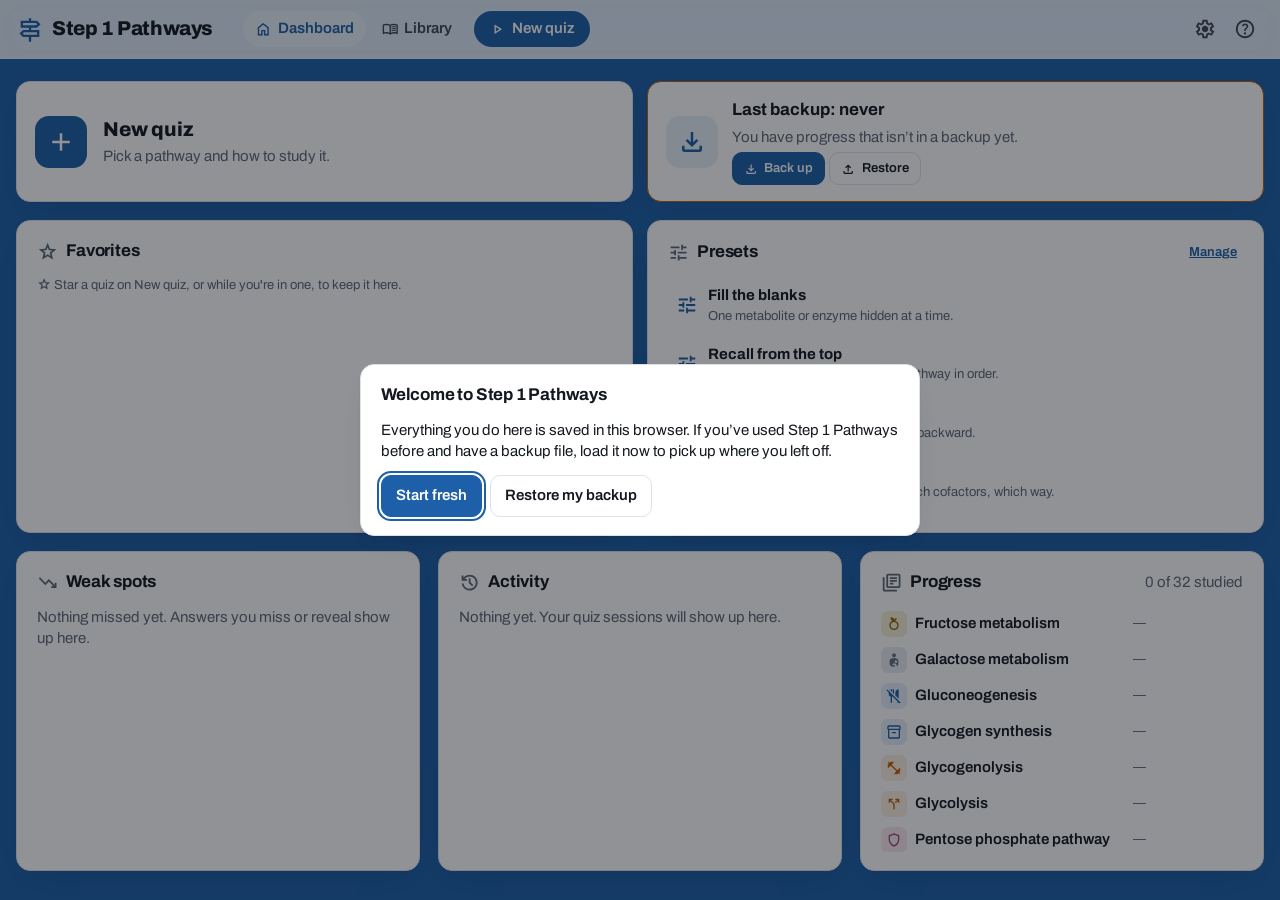
==== commit 83365db0: "Step 1 Pathways 3.12.0" ====
--- a/docs/index.html
+++ b/docs/index.html
@@ -385,6 +385,27 @@
 .flow .elab.given text { fill: var(--ink); font-size: var(--fs-md); font-weight: 700; font-style: normal; }
 .flow .cofl { font-style: normal; font-size: var(--fs-xs); fill: var(--muted); }
 .flow .ln { stroke: var(--ink-2); stroke-width: 2; fill: none; }
+.flow .ln.inh-bar { stroke-width: 3; stroke-linecap: round; }
+/* Effects: activates green (arrowhead), inhibits red (flat bar); the shape and the label carry it too. */
+:root { --fx-act: var(--good); --fx-inh: var(--bad); }
+.flow .ln.fx-act { stroke: var(--fx-act); }
+.flow .ah.fx-act { fill: var(--fx-act); }
+.flow .ln.fx-inh { stroke: var(--fx-inh); }
+.flow .effq-dot { fill: var(--card, #fff); stroke: var(--ink-2); stroke-width: 2; }
+.flow .ln.eff-target { stroke: var(--orange); stroke-width: 3.5; }
+.flow .ln.eff-target + .effq-dot { stroke: var(--orange); stroke-width: 3; }
+/* Groupings: a dashed frame and its name (option C). The name is the label; the color only tells frames apart. */
+.flow .gframe { fill: none; stroke-width: 2; stroke-dasharray: 9 6; }
+.flow .gframe.target { stroke: var(--orange); stroke-width: 3.5; }
+.flow .gname { font-size: 14px; font-weight: 700; }
+.flow .gframe.tone-pink { stroke: var(--pink); } .flow .gname.tone-pink { fill: var(--pink); }
+.flow .gframe.tone-teal { stroke: var(--teal); } .flow .gname.tone-teal { fill: var(--teal); }
+.flow .gframe.tone-gold { stroke: var(--gold); } .flow .gname.tone-gold { fill: var(--gold); }
+.flow .gframe.tone-blue { stroke: var(--blue); } .flow .gname.tone-blue { fill: var(--blue); }
+.flow .gframe.tone-orange { stroke: var(--orange); } .flow .gname.tone-orange { fill: var(--orange); }
+.flow .gframe.tone-slate { stroke: var(--slate); } .flow .gname.tone-slate { fill: var(--slate); }
+.flow .gdraft { fill: var(--blue-bg); fill-opacity: .5; stroke: var(--blue); stroke-width: 2; stroke-dasharray: 6 4; }
+.stage.canvas.drawing { cursor: crosshair; }
 .flow .ln.trn { stroke-dasharray: 6 4; }
 .flow .ah { fill: var(--ink-2); }
 .flow .unk { stroke: var(--slate); stroke-dasharray: 4 4; }
@@ -623,6 +644,7 @@
 .ptile.lib .tile-name { padding-right: 0; } /* the room on the right is for New quiz's check mark */
 .ptile.on .tile-name { color: var(--blue); }
 .tile-meta { font-size: var(--fs-sm); color: var(--muted); overflow-wrap: anywhere; }
+.tile-aka { font-size: var(--fs-xs); color: var(--ink-2); font-style: italic; line-height: 1.3; overflow-wrap: anywhere; }
 .tile-acc { display: flex; align-items: center; gap: 8px; font-size: var(--fs-sm); font-variant-numeric: tabular-nums; }
 .tile-acc .meter { width: 70px; min-width: 70px; }
 .tile-tags, .tagrow { display: flex; flex-wrap: wrap; gap: 4px; align-items: center; }
@@ -1167,6 +1189,17 @@
 .morectx { margin-top: 14px; }
 .morectx > summary { list-style: none; display: inline-flex; }
 .morectx > summary::-webkit-details-marker { display: none; }
+/* New quiz: under Quiz, how it's asked (compartments: fill in the blank or draw yourself). */
+.el-sub { grid-column: 1 / -1; display: flex; align-items: center; gap: 10px; flex-wrap: wrap; padding-left: 14px; border-left: 2px solid var(--line); }
+/* Groups in the editor: the frame's line and name are clickable; members as wrapping checkboxes. */
+.vx-svg .vx-grp-hit { fill: none; stroke: transparent; stroke-width: 16; pointer-events: stroke; cursor: pointer; }
+.vx-svg .vx-grp .gname { cursor: pointer; }
+.vx-svg .vx-grp.sel .gframe { stroke-width: 3.5; stroke-dasharray: none; }
+.vx-main:has([data-vx="frame"][aria-pressed="true"]) .vx-svg { cursor: crosshair; }
+.ed-members { display: flex; flex-wrap: wrap; gap: 4px 14px; border: 0; padding: 0; margin: 4px 0 8px; }
+.ed-members legend { font-weight: 600; margin-bottom: 4px; }
+/* Connectors: a box that carries out a step (green, arrowhead) or inhibits another box (red, flat bar); dashed. */
+.flow .ln.conn { stroke-width: 1.6; stroke-dasharray: 6 4; }
 </style>
 <script>
 /* Appearance, before anything draws (Settings → Appearance; app.js keeps it in step). Per device. */
@@ -1205,7 +1238,7 @@
 
 <script>
 window.PATHWAYS_STANDALONE = true;
-window.PATHWAYS_BUNDLE = {"cofactors": {"atp": {"name": "ATP", "aliases": []}, "adp": {"name": "ADP", "aliases": []}, "amp": {"name": "AMP", "aliases": []}, "gtp": {"name": "GTP", "aliases": []}, "gdp": {"name": "GDP", "aliases": []}, "nad": {"name": "NAD⁺", "aliases": ["NAD+", "NAD"]}, "nadh": {"name": "NADH", "aliases": ["NADH+H+", "NADH + H+"]}, "nadp": {"name": "NADP⁺", "aliases": ["NADP+", "NADP"]}, "nadph": {"name": "NADPH", "aliases": ["NADPH+H+"]}, "fad": {"name": "FAD", "aliases": []}, "fadh2": {"name": "FADH₂", "aliases": ["FADH2"]}, "coa": {"name": "CoA", "aliases": ["coenzyme A", "CoA-SH"]}, "co2": {"name": "CO₂", "aliases": ["CO2", "carbon dioxide"]}, "pi": {"name": "Pi", "aliases": ["phosphate", "inorganic phosphate", "P"]}, "ppi": {"name": "PPi", "aliases": ["pyrophosphate"]}, "h2o": {"name": "H₂O", "aliases": ["H2O", "water"]}, "utp": {"name": "UTP", "aliases": []}, "udpglc": {"name": "UDP-glucose", "aliases": ["UDP glucose", "UDPG"]}, "udpgal": {"name": "UDP-galactose", "aliases": ["UDP galactose"]}, "bh4": {"name": "BH₄", "aliases": ["BH4", "tetrahydrobiopterin", "THB"]}, "bh2": {"name": "BH₂", "aliases": ["BH2", "dihydrobiopterin"]}, "o2": {"name": "O₂", "aliases": ["O2", "oxygen"]}, "sam": {"name": "SAM", "aliases": ["S-adenosylmethionine", "AdoMet", "SAMe"]}, "sah": {"name": "SAH", "aliases": ["S-adenosylhomocysteine", "AdoHcy"]}, "vitc": {"name": "Ascorbate", "aliases": ["vitamin C", "ascorbic acid", "vit C"]}, "dhasc": {"name": "Dehydroascorbate", "aliases": ["dehydroascorbic acid"]}, "acetylcoa": {"name": "Acetyl-CoA", "aliases": ["acetyl CoA", "AcCoA"]}, "succoa": {"name": "Succinyl-CoA", "aliases": ["succinyl CoA"]}, "carbp": {"name": "Carbamoyl phosphate", "aliases": ["carbamoyl-P", "carbamoylphosphate"]}, "asp": {"name": "Aspartate", "aliases": ["Asp", "aspartic acid"]}, "fum": {"name": "Fumarate", "aliases": ["fumaric acid"]}, "urea": {"name": "Urea", "aliases": []}, "nh3": {"name": "NH₃", "aliases": ["NH3", "ammonia", "NH4+", "ammonium"]}, "hco3": {"name": "HCO₃⁻", "aliases": ["HCO3-", "HCO3", "bicarbonate"]}, "fe2": {"name": "Fe²⁺", "aliases": ["Fe2+", "Fe", "iron", "ferrous iron"]}, "udp": {"name": "UDP", "aliases": []}, "gln": {"name": "Glutamine", "aliases": ["Gln"]}, "glu": {"name": "Glutamate", "aliases": ["Glu", "glutamic acid"]}, "gly": {"name": "Glycine", "aliases": ["Gly"]}, "carnitine": {"name": "Carnitine", "aliases": ["L-carnitine"]}, "prpp": {"name": "PRPP", "aliases": ["5-phosphoribosyl-1-pyrophosphate", "phosphoribosyl pyrophosphate"]}, "fthf": {"name": "N¹⁰-formyl-THF", "aliases": ["N10-formyl-THF", "10-formyl-THF", "N10-formyltetrahydrofolate", "10-formyltetrahydrofolate"]}, "thf": {"name": "THF", "aliases": ["tetrahydrofolate"]}, "mthf": {"name": "N⁵,N¹⁰-methylene-THF", "aliases": ["N5,N10-methylene-THF", "5,10-methylene-THF", "methylene-THF", "N5,N10-methylenetetrahydrofolate"]}, "dhf": {"name": "DHF", "aliases": ["dihydrofolate"]}, "coq": {"name": "CoQ", "aliases": ["ubiquinone", "coenzyme Q", "Q"]}, "coqh2": {"name": "CoQH₂", "aliases": ["CoQH2", "ubiquinol", "QH2"]}, "methylthf": {"name": "N⁵-methyl-THF", "aliases": ["5-methyl-THF", "N5-methyl-THF", "methyl-THF", "5-methyltetrahydrofolate", "5-MTHF", "methyltetrahydrofolate"]}, "hcy": {"name": "Homocysteine", "aliases": ["Hcy"]}, "met": {"name": "Methionine", "aliases": ["Met"]}, "serine": {"name": "Serine", "aliases": ["Ser"]}, "aketobut": {"name": "α-Ketobutyrate", "aliases": ["alpha-ketobutyrate", "2-oxobutanoate", "α-ketobutyric acid"]}, "adenosine": {"name": "Adenosine", "aliases": []}, "dump": {"name": "dUMP", "aliases": ["deoxyuridine monophosphate"]}, "dtmp": {"name": "dTMP", "aliases": ["deoxythymidine monophosphate", "thymidylate", "TMP"]}, "co": {"name": "CO", "aliases": ["carbon monoxide"]}, "udpga": {"name": "UDP-glucuronate", "aliases": ["UDP-glucuronic acid", "UDPGA", "UDP-GlcA"]}, "r1p": {"name": "Ribose-1-phosphate", "aliases": ["ribose 1-phosphate", "R1P"]}, "h2o2": {"name": "H₂O₂", "aliases": ["H2O2", "hydrogen peroxide"]}, "gsh": {"name": "Glutathione", "aliases": ["GSH", "reduced glutathione"]}, "gal": {"name": "Galactose", "aliases": ["Gal"]}, "galnac": {"name": "N-acetylgalactosamine", "aliases": ["GalNAc"]}, "neuac": {"name": "Sialic acid", "aliases": ["N-acetylneuraminic acid", "NeuAc", "NANA"]}, "glc": {"name": "Glucose", "aliases": ["Glc"]}, "so4": {"name": "Sulfate", "aliases": ["SO4", "SO₄²⁻"]}, "phoschol": {"name": "Phosphocholine", "aliases": ["phosphorylcholine"]}, "ca": {"name": "Ca²⁺", "aliases": ["Ca2+", "Ca", "calcium", "calcium ion", "factor IV"]}, "phospholipid": {"name": "Phospholipid", "aliases": ["phospholipid", "phospholipids", "platelet phospholipid", "phosphatidylserine", "PF3", "platelet factor 3", "negatively charged phospholipid", "phospholipid (platelet surface)", "platelet surface"]}}, "pathways": {"beta-oxidation": {"id": "beta-oxidation", "name": "β-Oxidation", "group": "Lipids", "systems": ["Fundamentals", "MSK", "Cardio"], "tags": ["Fasting", "Energy"], "aliases": ["beta-oxidation", "beta oxidation", "fatty acid oxidation", "β oxidation"], "summary": "Mitochondrial matrix during fasting. Fatty acids are activated to acyl-CoA in the cytosol, then long chains need the carnitine shuttle: CPT I (rate-limiting, inhibited by malonyl-CoA) and CPT II. Each round shortens the chain by 2 carbons and yields 1 FADH₂, 1 NADH and 1 acetyl-CoA; palmitate takes 7 rounds → 8 acetyl-CoA (≈106 ATP net). Defects (MCAD, CPT, carnitine) cause hypoketotic hypoglycemia with fasting. Odd chains end in propionyl-CoA → succinyl-CoA (B12-dependent).", "metabolites": {"fa": {"name": "Fatty acid", "short": "FA", "aliases": ["free fatty acid", "long-chain fatty acid"], "nicknames": ["FFA"], "notes": "From adipose lipolysis (hormone-sensitive lipase), carried on albumin."}, "acylcoa": {"name": "Fatty acyl-CoA (cytosol)", "short": "acyl-CoA", "aliases": ["fatty acyl-CoA", "cytosolic acyl-CoA"], "notes": "Can't cross the inner mitochondrial membrane on its own (short and medium chains can)."}, "acylcarn": {"name": "Acylcarnitine", "short": "", "aliases": ["fatty acylcarnitine", "acyl-carnitine"], "notes": "Crosses the inner membrane via carnitine-acylcarnitine translocase. Elevated acylcarnitines on newborn screening point to fatty acid oxidation defects.", "loc": "intermembrane space"}, "acylcoam": {"name": "Fatty acyl-CoA (matrix)", "short": "acyl-CoA", "aliases": ["fatty acyl-CoA", "mitochondrial acyl-CoA"], "notes": "Enters the four-step β-oxidation spiral."}, "enoyl": {"name": "trans-Δ²-Enoyl-CoA", "short": "", "aliases": ["trans-Δ2-enoyl-CoA", "enoyl-CoA", "trans-2-enoyl-CoA", "2-enoyl-CoA"]}, "hydroxy": {"name": "L-3-Hydroxyacyl-CoA", "short": "", "aliases": ["3-hydroxyacyl-CoA", "β-hydroxyacyl-CoA", "beta-hydroxyacyl-CoA", "L-β-hydroxyacyl-CoA"]}, "keto": {"name": "3-Ketoacyl-CoA", "short": "", "aliases": ["β-ketoacyl-CoA", "beta-ketoacyl-CoA", "3-oxoacyl-CoA"]}, "shorter": {"name": "Acyl-CoA (n−2)", "short": "", "aliases": ["shortened acyl-CoA", "acyl-CoA n-2", "acyl-CoA two carbons shorter"], "notes": "Re-enters the spiral at acyl-CoA dehydrogenase until the chain is used up."}, "acetylcoa": {"name": "Acetyl-CoA", "short": "AcCoA", "aliases": ["acetyl CoA"], "notes": "Goes to the TCA cycle, or to ketone bodies in the liver when OAA is scarce."}, "acylcarnm": {"name": "Acylcarnitine (matrix)", "short": "", "aliases": ["acylcarnitine", "fatty acylcarnitine"]}}, "enzymes": {"acs": {"name": "Fatty acyl-CoA synthetase", "short": "ACS", "aliases": ["acyl-CoA synthetase", "fatty acid thiokinase", "thiokinase", "long-chain acyl-CoA synthetase"], "notes": "ATP → AMP + PPi: costs 2 high-energy bonds per fatty acid."}, "cpt1": {"name": "Carnitine palmitoyltransferase I", "short": "CPT I", "aliases": ["carnitine palmitoyltransferase 1", "carnitine acyltransferase I"], "nicknames": ["CPT-1"], "notes": "Rate-limiting; outer mitochondrial membrane. Inhibited by malonyl-CoA. Hepatic CPT I deficiency: hypoketotic hypoglycemia. Primary carnitine deficiency (OCTN2 transporter) blocks the shuttle too: weakness, hypotonia, cardiomyopathy, hypoketotic hypoglycemia."}, "cpt2": {"name": "Carnitine palmitoyltransferase II", "short": "CPT II", "aliases": ["carnitine palmitoyltransferase 2", "carnitine acyltransferase II"], "nicknames": ["CPT-2"], "notes": "Inner mitochondrial membrane, matrix side. Adult CPT II deficiency (most common): exercise- or fasting-induced muscle pain and rhabdomyolysis with myoglobinuria."}, "acad": {"name": "Acyl-CoA dehydrogenase", "short": "ACAD", "aliases": ["acyl CoA dehydrogenase", "medium-chain acyl-CoA dehydrogenase"], "notes": "FAD-linked; chain-length-specific isoforms (VLCAD, LCAD, MCAD, SCAD). MCAD deficiency (autosomal recessive, most common FAO defect): fasting hypoketotic hypoglycemia, vomiting, lethargy, seizures, sudden death; C8–C10 acylcarnitines and dicarboxylic aciduria. Treat by avoiding fasting."}, "ech": {"name": "Enoyl-CoA hydratase", "short": "ECH", "aliases": ["enoyl CoA hydratase", "crotonase"], "notes": "Adds water across the double bond."}, "hadh": {"name": "3-Hydroxyacyl-CoA dehydrogenase", "short": "HADH", "aliases": ["β-hydroxyacyl-CoA dehydrogenase", "beta-hydroxyacyl-CoA dehydrogenase", "L-3-hydroxyacyl-CoA dehydrogenase"], "notes": "NAD⁺-linked. The long-chain form (LCHAD, part of the trifunctional protein) — fetal LCHAD deficiency is linked to maternal acute fatty liver of pregnancy and HELLP."}, "thiolase": {"name": "3-Ketoacyl-CoA thiolase", "short": "", "aliases": ["thiolase", "β-ketothiolase", "beta-ketothiolase", "β-ketoacyl-CoA thiolase"], "notes": "CoA cleaves off acetyl-CoA, leaving an acyl-CoA two carbons shorter."}, "cact": {"name": "Carnitine–acylcarnitine translocase", "short": "CACT", "aliases": ["carnitine-acylcarnitine translocase", "carnitine acylcarnitine translocase", "translocase"], "notes": "Inner-membrane antiporter: acylcarnitine in, free carnitine out. Long-chain fatty acids need the whole carnitine shuttle; short and medium chains enter the matrix directly."}}, "reactions": [{"id": "r1", "enzyme": "acs", "from": "fa", "to": "acylcoa", "reversible": false, "cofactors": {"in": ["atp", "coa"], "out": ["amp", "ppi"]}, "loc": "cytosol", "tags": ["irreversible"]}, {"id": "r2", "enzyme": "cpt1", "from": "acylcoa", "to": "acylcarn", "reversible": false, "cofactors": {"in": ["carnitine"], "out": ["coa"]}, "loc": "outer mitochondrial membrane", "tags": ["rate-limiting"]}, {"id": "r2b", "enzyme": "cact", "from": "acylcarn", "to": "acylcarnm", "reversible": true, "transport": true, "cofactors": {"in": [], "out": []}, "loc": "inner mitochondrial membrane"}, {"id": "r3", "enzyme": "cpt2", "from": "acylcarnm", "to": "acylcoam", "reversible": false, "cofactors": {"in": ["coa"], "out": ["carnitine"]}, "loc": "mitochondrial matrix"}, {"id": "r4", "enzyme": "acad", "from": "acylcoam", "to": "enoyl", "reversible": false, "cofactors": {"in": ["fad"], "out": ["fadh2"]}, "loc": "mitochondrial matrix", "requires": ["B2 (FAD)"]}, {"id": "r5", "enzyme": "ech", "from": "enoyl", "to": "hydroxy", "reversible": true, "cofactors": {"in": ["h2o"], "out": []}, "loc": "mitochondrial matrix"}, {"id": "r6", "enzyme": "hadh", "from": "hydroxy", "to": "keto", "reversible": true, "cofactors": {"in": ["nad"], "out": ["nadh"]}, "loc": "mitochondrial matrix", "requires": ["B3 (NAD⁺)"]}, {"id": "r7", "enzyme": "thiolase", "from": "keto", "to": "shorter", "reversible": true, "cofactors": {"in": ["coa"], "out": []}, "also_to": ["acetylcoa"], "loc": "mitochondrial matrix"}], "distractors": {"metabolites": ["Malonyl-CoA", "Propionyl-CoA", "Methylmalonyl-CoA", "Acetoacetyl-CoA", "HMG-CoA", "Glycerol-3-phosphate", "Palmitoyl-ACP"], "enzymes": ["Acetyl-CoA carboxylase", "Fatty acid synthase", "Hormone-sensitive lipase", "Lipoprotein lipase", "Propionyl-CoA carboxylase", "Methylmalonyl-CoA mutase", "HMG-CoA synthase", "Pyruvate carboxylase"]}, "tissue": "muscle, heart, liver (not brain or RBCs)", "icon": "local_fire_department", "color": "orange", "links": [{"at": "acetylcoa", "to": "tca", "dir": "out"}, {"at": "acetylcoa", "to": "ketogenesis", "dir": "out"}]}, "bilirubin": {"id": "bilirubin", "name": "Heme degradation (bilirubin)", "group": "Heme", "systems": ["Heme", "GI"], "tags": [], "aliases": ["bilirubin metabolism", "heme catabolism", "bilirubin pathway", "heme breakdown"], "summary": "Old red cells are broken down by macrophages (spleen): heme → biliverdin → unconjugated bilirubin, carried on albumin to the liver, conjugated with glucuronic acid (UGT1A1) and pumped into bile (MRP2, rate-limiting). Gut bacteria make urobilinogen: most leaves as stercobilin (brown stool); some is reabsorbed and leaves in urine as urobilin (yellow). Unconjugated ↑: hemolysis, Gilbert, Crigler-Najjar, newborns. Conjugated ↑: Dubin-Johnson, Rotor, biliary obstruction (pale stool, dark urine, no urine urobilinogen).", "metabolites": {"heme": {"name": "Heme", "short": "", "aliases": ["haem"], "notes": "From hemoglobin of senescent red cells (and myoglobin, cytochromes)."}, "biliverdin": {"name": "Biliverdin", "short": "", "aliases": [], "notes": "Green (the green of a healing bruise)."}, "ubili": {"name": "Unconjugated bilirubin", "short": "", "aliases": ["indirect bilirubin", "free bilirubin"], "notes": "Yellow and fat-soluble: travels bound to albumin, isn't filtered by the kidney (no bilirubinuria), and in newborns can cross the blood-brain barrier (kernicterus)."}, "ubilil": {"name": "Unconjugated bilirubin (liver)", "short": "", "aliases": ["unconjugated bilirubin in hepatocytes"], "notes": "Taken up from albumin into the hepatocyte."}, "cbili": {"name": "Conjugated bilirubin", "short": "", "aliases": ["direct bilirubin", "bilirubin diglucuronide", "bilirubin glucuronide"], "notes": "Water-soluble: when it backs up into blood it appears in urine (dark urine)."}, "cbilig": {"name": "Conjugated bilirubin (gut)", "short": "", "aliases": ["conjugated bilirubin in bile"], "notes": "Reaches the intestine in bile."}, "urobilinogen": {"name": "Urobilinogen", "short": "", "aliases": [], "notes": "About 20% is reabsorbed (enterohepatic circulation); a little reaches the kidney. Absent from urine in complete biliary obstruction; ↑ in hemolysis."}, "stercobilin": {"name": "Stercobilin", "short": "", "aliases": [], "notes": "Brown color of stool. Pale (clay-colored) stool when bile can't reach the gut."}, "urobilin": {"name": "Urobilin", "short": "", "aliases": [], "notes": "Yellow color of urine."}}, "enzymes": {"ho": {"name": "Heme oxygenase", "short": "HO-1", "aliases": ["heme oxygenase-1"], "notes": "In macrophages (spleen, liver, bone marrow). Releases iron (recycled via ferritin/transferrin) and carbon monoxide (the body's only source)."}, "bvr": {"name": "Biliverdin reductase", "short": "BVR", "aliases": []}, "alb": {"name": "Albumin (blood) and hepatic uptake", "short": "", "aliases": ["albumin", "albumin transport", "OATP uptake"], "notes": "Unconjugated bilirubin rides on albumin; drugs like sulfonamides can displace it (kernicterus risk in newborns)."}, "ugt": {"name": "UDP-glucuronosyltransferase", "short": "UGT1A1", "aliases": ["bilirubin UDP-glucuronosyltransferase", "glucuronyl transferase", "UDP-glucuronyltransferase"], "notes": "Gilbert syndrome: mildly ↓ (unconjugated hyperbilirubinemia with fasting, stress, illness; benign). Crigler-Najjar type I: absent (severe jaundice, kernicterus; liver transplant). Type II: ↓ (milder; responds to phenobarbital, which induces UGT). Newborns: immature UGT → physiologic jaundice (treat with phototherapy)."}, "mrp2": {"name": "MRP2 (bile canalicular pump)", "short": "ABCC2", "aliases": ["MRP2", "multidrug resistance-associated protein 2", "canalicular multispecific organic anion transporter"], "notes": "Rate-limiting step of bilirubin excretion. Dubin-Johnson: defective MRP2 → conjugated hyperbilirubinemia, black liver. Rotor: milder, liver not black."}, "gut": {"name": "Gut bacteria (reduction)", "short": "", "aliases": ["intestinal bacteria", "gut bacteria", "bacterial β-glucuronidase"], "notes": "Bacteria deconjugate and reduce bilirubin. Newborns lack them, and antibiotics reduce them."}, "gut2": {"name": "Gut bacteria (oxidation)", "short": "", "aliases": ["intestinal bacteria (oxidation)"]}, "kid": {"name": "Kidney (oxidation in urine)", "short": "", "aliases": ["renal excretion"]}}, "reactions": [{"id": "r1", "enzyme": "ho", "from": "heme", "to": "biliverdin", "reversible": false, "cofactors": {"in": ["o2", "nadph"], "out": ["fe2", "co", "nadp"]}, "loc": "cytosol", "tissue": "spleen (macrophages)"}, {"id": "r2", "enzyme": "bvr", "from": "biliverdin", "to": "ubili", "reversible": false, "cofactors": {"in": ["nadph"], "out": ["nadp"]}, "loc": "cytosol", "tissue": "spleen (macrophages)"}, {"id": "r3", "enzyme": "alb", "from": "ubili", "to": "ubilil", "reversible": false, "cofactors": {"in": [], "out": []}, "transport": true}, {"id": "r4", "enzyme": "ugt", "from": "ubilil", "to": "cbili", "reversible": false, "cofactors": {"in": ["udpga"], "out": ["udp"]}, "loc": "smooth ER", "tissue": "liver"}, {"id": "r5", "enzyme": "mrp2", "from": "cbili", "to": "cbilig", "reversible": false, "cofactors": {"in": [], "out": []}, "transport": true}, {"id": "r6", "enzyme": "gut", "from": "cbilig", "to": "urobilinogen", "reversible": false, "cofactors": {"in": [], "out": []}, "loc": "intestinal lumen", "tissue": "gut"}, {"id": "r7", "enzyme": "gut2", "from": "urobilinogen", "to": "stercobilin", "reversible": false, "cofactors": {"in": [], "out": []}, "loc": "intestinal lumen", "tissue": "gut"}, {"id": "r8", "enzyme": "kid", "from": "urobilinogen", "to": "urobilin", "reversible": false, "cofactors": {"in": [], "out": []}, "loc": "urine", "branch": true, "tissue": "kidney"}], "distractors": {"metabolites": ["Protoporphyrin IX", "Bilirubin diglucuronide", "Hemosiderin", "Ferritin", "Urobilinogen glucuronide"], "enzymes": ["Ferrochelatase", "Glucose-6-phosphate dehydrogenase", "β-Glucuronidase", "Hemopexin"]}, "links": [{"at": "heme", "to": "heme", "dir": "in"}], "tissue": "spleen (macrophages) → liver → gut", "icon": "opacity", "color": "gold"}, "catecholamines": {"id": "catecholamines", "name": "Catecholamine synthesis", "group": "Nitrogen & amino acids", "systems": ["Neuro", "Endo/Repro", "Cardio"], "tags": ["Amino acids"], "aliases": ["catecholamine synthesis", "tyrosine derivatives", "dopamine synthesis"], "summary": "Adrenal medulla and catecholaminergic neurons. Tyrosine hydroxylase is rate-limiting. Cofactors worth knowing at each step: BH₄, BH₄, B6, vitamin C (+ copper), SAM. Breakdown (MAO, COMT): dopamine → homovanillic acid; norepinephrine/epinephrine → normetanephrine/metanephrine → vanillylmandelic acid.", "metabolites": {"phe": {"name": "Phenylalanine", "short": "Phe", "aliases": []}, "tyr": {"name": "Tyrosine", "short": "Tyr", "aliases": [], "notes": "Also → thyroid hormones and melanin (tyrosinase; albinism)."}, "dopa": {"name": "L-DOPA", "short": "DOPA", "aliases": ["levodopa", "dihydroxyphenylalanine", "L-dihydroxyphenylalanine", "3,4-dihydroxyphenylalanine"], "nicknames": ["L-DOPA"], "notes": "Crosses the blood–brain barrier; dopamine doesn't."}, "dopamine": {"name": "Dopamine", "short": "DA", "aliases": [], "notes": "Broken down to homovanillic acid (HVA)."}, "ne": {"name": "Norepinephrine", "short": "NE", "aliases": ["noradrenaline"], "notes": "Broken down to normetanephrine and VMA."}, "epi": {"name": "Epinephrine", "short": "Epi", "aliases": ["adrenaline"], "notes": "Broken down to metanephrine and VMA. Pheochromocytoma: ↑ plasma free metanephrines."}}, "enzymes": {"pah": {"name": "Phenylalanine hydroxylase", "short": "PAH", "aliases": ["phenylalanine 4-hydroxylase"], "notes": "Deficiency (or BH₄ deficiency, e.g. dihydropteridine reductase) → phenylketonuria: tyrosine becomes essential; musty odor, fair skin, intellectual disability. Maternal PKU → microcephaly, cardiac defects."}, "th": {"name": "Tyrosine hydroxylase", "short": "TH", "aliases": [], "notes": "Rate-limiting step of catecholamine synthesis. Inhibited by metyrosine."}, "ddc": {"name": "DOPA decarboxylase", "short": "DDC", "aliases": ["aromatic L-amino acid decarboxylase", "aromatic amino acid decarboxylase", "dopa decarboxylase"], "nicknames": ["AADC", "DOPA decarboxylase"], "notes": "Needs B6. Carbidopa blocks it peripherally so more L-DOPA reaches the brain."}, "dbh": {"name": "Dopamine β-hydroxylase", "short": "DBH", "aliases": ["dopamine beta-hydroxylase", "dopamine beta hydroxylase"], "notes": "Inside secretory vesicles; needs vitamin C and copper (Menkes disease lowers it). Disulfiram inhibits it via copper chelation."}, "pnmt": {"name": "Phenylethanolamine N-methyltransferase", "short": "PNMT", "aliases": ["phenylethanolamine N methyltransferase"], "notes": "Adrenal medulla. Methyl group from SAM. Induced by cortisol arriving via the adrenal portal circulation."}}, "reactions": [{"id": "r1", "enzyme": "pah", "from": "phe", "to": "tyr", "reversible": false, "cofactors": {"in": ["bh4", "o2"], "out": ["bh2", "h2o"]}, "loc": "cytosol", "tags": ["irreversible"], "requires": ["BH₄ (tetrahydrobiopterin)"], "tissue": "liver"}, {"id": "r2", "enzyme": "th", "from": "tyr", "to": "dopa", "reversible": false, "cofactors": {"in": ["bh4", "o2"], "out": ["bh2"]}, "loc": "cytosol", "tags": ["rate-limiting", "irreversible"], "requires": ["BH₄ (tetrahydrobiopterin)"], "tissue": "adrenal medulla, neurons"}, {"id": "r3", "enzyme": "ddc", "from": "dopa", "to": "dopamine", "reversible": false, "cofactors": {"in": [], "out": ["co2"]}, "loc": "cytosol", "tags": ["irreversible"], "requires": ["B6 (pyridoxal phosphate)"], "tissue": "adrenal medulla, neurons"}, {"id": "r4", "enzyme": "dbh", "from": "dopamine", "to": "ne", "reversible": false, "cofactors": {"in": ["vitc", "o2"], "out": ["dhasc"]}, "loc": "secretory vesicles", "tags": ["irreversible"], "requires": ["Vitamin C", "Copper"], "tissue": "adrenal medulla, neurons"}, {"id": "r5", "enzyme": "pnmt", "from": "ne", "to": "epi", "reversible": false, "cofactors": {"in": ["sam"], "out": ["sah"]}, "loc": "cytosol", "tags": ["irreversible"], "tissue": "adrenal medulla"}], "distractors": {"metabolites": ["Tryptophan", "Serotonin", "Melanin", "Homovanillic acid", "Vanillylmandelic acid", "Metanephrine", "Thyroxine", "Histamine"], "enzymes": ["Monoamine oxidase", "Catechol-O-methyltransferase", "Tryptophan hydroxylase", "Tyrosinase", "Histidine decarboxylase", "Dihydropteridine reductase", "Thyroid peroxidase"]}, "tissue": "adrenal medulla and catecholaminergic neurons", "icon": "monitor_heart", "color": "orange"}, "cholesterol-synthesis": {"id": "cholesterol-synthesis", "name": "Cholesterol synthesis", "group": "Lipids", "systems": ["Fundamentals", "Cardio"], "tags": ["Fed state", "Drug targets"], "aliases": ["cholesterol biosynthesis", "mevalonate pathway", "sterol synthesis"], "summary": "Cytosol and ER, mainly liver, fed state. Acetyl-CoA → HMG-CoA (cytosolic HMG-CoA synthase; the mitochondrial isoform makes ketones) → mevalonate by HMG-CoA reductase — rate-limiting, NADPH, the target of statins. Mevalonate becomes isoprene units (IPP/DMAPP), which build farnesyl-PP, squalene, lanosterol and finally cholesterol. Insulin and thyroid hormone up-regulate HMG-CoA reductase; glucagon and cholesterol (via SREBP) down-regulate it. Smith-Lemli-Opitz syndrome = 7-dehydrocholesterol reductase deficiency.", "metabolites": {"acetylcoa": {"name": "Acetyl-CoA", "short": "AcCoA", "aliases": ["acetyl CoA"], "notes": "Cytosolic, exported from mitochondria as citrate (same route as fatty acid synthesis)."}, "aacoa": {"name": "Acetoacetyl-CoA", "short": "AcAc-CoA", "aliases": ["acetoacetyl CoA"]}, "hmgcoa": {"name": "HMG-CoA", "short": "HMG-CoA", "aliases": ["3-hydroxy-3-methylglutaryl-CoA", "β-hydroxy-β-methylglutaryl-CoA", "beta-hydroxy-beta-methylglutaryl-CoA", "hydroxymethylglutaryl-CoA"], "nicknames": ["HMG-CoA"], "notes": "Branch point: in mitochondria HMG-CoA lyase makes ketone bodies; in the cytosol it goes on to cholesterol."}, "mevalonate": {"name": "Mevalonate", "short": "", "aliases": ["mevalonic acid"], "notes": "Committed product.", "loc": "cytosol"}, "mev5p": {"name": "Mevalonate-5-phosphate", "short": "", "aliases": ["5-phosphomevalonate", "phosphomevalonate"]}, "mev5pp": {"name": "Mevalonate-5-pyrophosphate", "short": "", "aliases": ["5-pyrophosphomevalonate", "mevalonate-5-diphosphate", "diphosphomevalonate"]}, "ipp": {"name": "Isopentenyl pyrophosphate", "short": "IPP", "aliases": ["isopentenyl diphosphate"], "nicknames": ["isopentenyl-PP"], "notes": "The activated 5-carbon isoprene unit. Isoprenoids also make dolichol, CoQ and prenyl groups for proteins (Ras farnesylation)."}, "dmapp": {"name": "Dimethylallyl pyrophosphate", "short": "DMAPP", "aliases": ["dimethylallyl diphosphate"], "nicknames": ["dimethylallyl-PP"]}, "gpp": {"name": "Geranyl pyrophosphate", "short": "GPP", "aliases": ["geranyl diphosphate"], "nicknames": ["geranyl-PP"], "notes": "C10."}, "fpp": {"name": "Farnesyl pyrophosphate", "short": "FPP", "aliases": ["farnesyl diphosphate"], "nicknames": ["farnesyl-PP"], "notes": "C15. Bisphosphonates (nitrogen-containing) inhibit FPP synthase in osteoclasts."}, "squalene": {"name": "Squalene", "short": "", "aliases": [], "notes": "C30, linear: two FPP joined head to head."}, "oxsq": {"name": "2,3-Oxidosqualene", "short": "", "aliases": ["squalene epoxide", "2,3-epoxysqualene", "oxidosqualene"]}, "lanosterol": {"name": "Lanosterol", "short": "", "aliases": [], "notes": "First sterol (four rings)."}, "dhc7": {"name": "7-Dehydrocholesterol", "short": "7-DHC", "aliases": ["7-dehydrocholesterol", "provitamin D3"], "notes": "Reached after several more steps (demethylations, double-bond shifts). In skin, UVB converts it to vitamin D3 (cholecalciferol). Elevated in Smith-Lemli-Opitz syndrome."}, "cholesterol": {"name": "Cholesterol", "short": "", "aliases": [], "notes": "Feeds membranes, bile acids (7α-hydroxylase), steroid hormones and vitamin D. Exported in VLDL; high cellular levels suppress SREBP-2."}}, "enzymes": {"thiolase": {"name": "Thiolase", "short": "", "aliases": ["acetoacetyl-CoA thiolase", "acetyl-CoA acetyltransferase", "β-ketothiolase", "beta-ketothiolase"], "notes": "Cytosolic isoform; joins two acetyl-CoA."}, "hmgcs": {"name": "HMG-CoA synthase", "short": "HMGCS", "aliases": ["3-hydroxy-3-methylglutaryl-CoA synthase"], "nicknames": ["HMG CoA synthase"], "notes": "Cytosolic isoform here; the mitochondrial isoform is rate-limiting for ketogenesis."}, "hmgcr": {"name": "HMG-CoA reductase", "short": "HMGCR", "aliases": ["3-hydroxy-3-methylglutaryl-CoA reductase"], "nicknames": ["HMG CoA reductase"], "notes": "Rate-limiting; ER membrane; uses 2 NADPH. Statins competitively inhibit it → fewer hepatocyte sterols → SREBP up-regulates LDL receptors → lower LDL. Statin side effects: myopathy (↑ with fibrates, niacin, CYP3A4 inhibitors), hepatotoxicity. Induced by insulin and thyroid hormone; repressed by glucagon and cholesterol (SREBP, and sterol-triggered degradation)."}, "mvk": {"name": "Mevalonate kinase", "short": "MVK", "aliases": [], "notes": "Deficiency causes hyper-IgD syndrome (periodic fevers) or mevalonic aciduria."}, "pmvk": {"name": "Phosphomevalonate kinase", "short": "PMVK", "aliases": []}, "mvd": {"name": "Mevalonate-5-pyrophosphate decarboxylase", "short": "MVD", "aliases": ["diphosphomevalonate decarboxylase", "mevalonate pyrophosphate decarboxylase", "mevalonate diphosphate decarboxylase"], "notes": "Uses a third ATP and releases CO₂ to give IPP."}, "idi": {"name": "Isopentenyl pyrophosphate isomerase", "short": "IDI", "aliases": ["isopentenyl-diphosphate delta-isomerase", "isopentenyl diphosphate isomerase"], "nicknames": ["IPP isomerase"], "notes": "Interconverts IPP and DMAPP."}, "fdps": {"name": "Farnesyl pyrophosphate synthase", "short": "FPPS", "aliases": ["farnesyl diphosphate synthase", "geranyltranstransferase"], "nicknames": ["FPP synthase"], "notes": "Adds IPP twice: DMAPP → GPP → FPP. Inhibited by nitrogen-containing bisphosphonates (alendronate, zoledronate)."}, "fdft1": {"name": "Squalene synthase", "short": "SQS", "aliases": ["farnesyl-diphosphate farnesyltransferase"], "notes": "Joins two FPP head to head; first step committed to sterols."}, "sqle": {"name": "Squalene epoxidase", "short": "SQLE", "aliases": ["squalene monooxygenase"], "notes": "Needs O₂ and NADPH. The fungal enzyme is inhibited by terbinafine."}, "lss": {"name": "Lanosterol synthase", "short": "LSS", "aliases": ["oxidosqualene cyclase", "2,3-oxidosqualene cyclase", "oxidosqualene-lanosterol cyclase"], "notes": "Cyclizes oxidosqualene into the four-ring sterol nucleus."}, "cyp51": {"name": "Lanosterol 14α-demethylase", "short": "CYP51", "aliases": ["lanosterol 14-alpha-demethylase", "lanosterol demethylase", "14α-demethylase"], "notes": "First of several steps from lanosterol to 7-dehydrocholesterol. The fungal homolog makes ergosterol and is the target of azole antifungals (fluconazole, ketoconazole)."}, "dhcr7": {"name": "7-Dehydrocholesterol reductase", "short": "DHCR7", "aliases": ["7-dehydrocholesterol Δ7-reductase"], "nicknames": ["7-DHC reductase"], "notes": "Last step; uses NADPH. Deficiency = Smith-Lemli-Opitz syndrome (autosomal recessive): microcephaly, intellectual disability, 2–3 toe syndactyly, cleft palate, ambiguous genitalia in males, holoprosencephaly; ↑ 7-DHC, ↓ cholesterol."}}, "reactions": [{"id": "r1", "enzyme": "thiolase", "from": "acetylcoa", "to": "aacoa", "reversible": true, "cofactors": {"in": ["acetylcoa"], "out": ["coa"]}, "loc": "cytosol"}, {"id": "r2", "enzyme": "hmgcs", "from": "aacoa", "to": "hmgcoa", "reversible": false, "cofactors": {"in": ["acetylcoa", "h2o"], "out": ["coa"]}, "loc": "cytosol"}, {"id": "r3", "enzyme": "hmgcr", "from": "hmgcoa", "to": "mevalonate", "reversible": false, "cofactors": {"in": ["nadph"], "out": ["nadp", "coa"]}, "loc": "ER membrane (cytosolic face)", "tags": ["rate-limiting", "irreversible"]}, {"id": "r4", "enzyme": "mvk", "from": "mevalonate", "to": "mev5p", "reversible": false, "cofactors": {"in": ["atp"], "out": ["adp"]}, "loc": "cytosol"}, {"id": "r5", "enzyme": "pmvk", "from": "mev5p", "to": "mev5pp", "reversible": false, "cofactors": {"in": ["atp"], "out": ["adp"]}, "loc": "cytosol"}, {"id": "r6", "enzyme": "mvd", "from": "mev5pp", "to": "ipp", "reversible": false, "cofactors": {"in": ["atp"], "out": ["adp", "pi", "co2"]}, "loc": "cytosol"}, {"id": "r7", "enzyme": "idi", "from": "ipp", "to": "dmapp", "reversible": true, "cofactors": {"in": [], "out": []}, "branch": true, "loc": "cytosol"}, {"id": "r8", "enzyme": "fdps", "from": "ipp", "to": "gpp", "reversible": false, "cofactors": {"in": [], "out": ["ppi"]}, "also_from": ["dmapp"], "loc": "cytosol"}, {"id": "r9", "enzyme": "fdps", "from": "gpp", "to": "fpp", "reversible": false, "cofactors": {"in": [], "out": ["ppi"]}, "also_from": ["ipp"], "loc": "cytosol"}, {"id": "r10", "enzyme": "fdft1", "from": "fpp", "to": "squalene", "reversible": false, "cofactors": {"in": ["nadph"], "out": ["nadp", "ppi"]}, "loc": "ER membrane"}, {"id": "r11", "enzyme": "sqle", "from": "squalene", "to": "oxsq", "reversible": false, "cofactors": {"in": ["o2", "nadph"], "out": ["nadp", "h2o"]}, "loc": "ER membrane"}, {"id": "r12", "enzyme": "lss", "from": "oxsq", "to": "lanosterol", "reversible": false, "cofactors": {"in": [], "out": []}, "loc": "ER membrane"}, {"id": "r13", "enzyme": "cyp51", "from": "lanosterol", "to": "dhc7", "reversible": false, "cofactors": {"in": [], "out": []}, "loc": "ER membrane"}, {"id": "r14", "enzyme": "dhcr7", "from": "dhc7", "to": "cholesterol", "reversible": false, "cofactors": {"in": ["nadph"], "out": ["nadp"]}, "loc": "ER membrane"}], "distractors": {"metabolites": ["Malonyl-CoA", "Acetoacetate", "β-Hydroxybutyrate", "Ergosterol", "Pregnenolone", "Cortisol", "Cholesteryl ester"], "enzymes": ["HMG-CoA lyase", "Acetyl-CoA carboxylase", "Cholesterol 7α-hydroxylase", "Cholesterol desmolase", "ACAT (acyl-CoA:cholesterol acyltransferase)", "Lecithin-cholesterol acyltransferase", "Fatty acid synthase", "Glucose-6-phosphate dehydrogenase"]}, "tissue": "liver (and most cells)", "icon": "egg", "color": "slate", "links": [{"at": "cholesterol", "to": "steroidogenesis", "dir": "out"}]}, "coagulation": {"id": "coagulation", "name": "Coagulation cascade", "group": "Blood & immunity", "systems": ["Heme"], "tags": ["Drug targets"], "aliases": ["clotting cascade", "coagulation", "secondary hemostasis", "blood clotting", "intrinsic and extrinsic pathways"], "summary": "Secondary hemostasis: a cascade of zymogens, each activated by the one before, ending in thrombin and a cross-linked fibrin clot. Extrinsic (tissue factor + VII, measured by the PT/INR) and intrinsic (XII → XI → IX with VIII, measured by the PTT) pathways meet at factor X; the common pathway is X → prothrombin (II) → thrombin → fibrin. Vitamin K–dependent factors: II, VII, IX, X (and proteins C and S). Drugs: heparin (antithrombin, IIa and Xa), warfarin (vitamin K), direct Xa inhibitors (-xabans), direct thrombin inhibitors (dabigatran, argatroban, bivalirudin).", "tissue": "blood plasma, on activated platelets (factors made in the liver; VIII also by endothelium)", "icon": "bloodtype", "color": "pink", "layout": "grid", "grid_columns": ["Intrinsic", "", "Common", "", "Extrinsic and feedback", ""], "cofactors": {"fibrinopeptides": {"name": "Fibrinopeptides A and B", "aliases": ["fibrinopeptides", "fibrinopeptide A", "fibrinopeptide B", "FPA", "FPB", "fibrinopeptide A and B"]}}, "distractors": {"metabolites": ["Plasminogen", "Plasmin", "von Willebrand factor", "Protein C", "Antithrombin", "Factor IV"], "enzymes": ["Plasmin", "Antithrombin", "Activated protein C", "Tissue plasminogen activator", "Kallikrein", "Factor Xa"]}, "metabolites": {"f12": {"name": "Factor XII", "short": "XII", "aliases": ["Hageman factor", "FXII", "factor 12"], "notes": "Hageman factor. Deficiency prolongs the PTT but causes no bleeding (it may even predispose to clots).", "pos": [0, 0]}, "f12a": {"name": "Factor XIIa", "short": "XIIa", "aliases": ["activated factor XII", "FXIIa", "factor 12a"], "pos": [1, 0]}, "f11": {"name": "Factor XI", "short": "XI", "aliases": ["plasma thromboplastin antecedent", "FXI", "factor 11"], "notes": "Deficiency is hemophilia C (Ashkenazi Jewish ancestry): mild bleeding, prolonged PTT.", "pos": [0, 1]}, "f11a": {"name": "Factor XIa", "short": "XIa", "aliases": ["activated factor XI", "FXIa", "factor 11a"], "pos": [1, 1]}, "f9": {"name": "Factor IX", "short": "IX", "aliases": ["Christmas factor", "FIX", "factor 9"], "notes": "Deficiency is hemophilia B (X-linked recessive): hemarthroses, prolonged PTT, normal PT. Vitamin K–dependent: made in the liver and γ-carboxylated by γ-glutamyl carboxylase, which needs reduced vitamin K. Warfarin blocks vitamin K epoxide reductase (VKORC1), so it falls on warfarin.", "pos": [0, 2]}, "f9a": {"name": "Factor IXa", "short": "IXa", "aliases": ["activated factor IX", "FIXa", "factor 9a"], "pos": [1, 2]}, "f7": {"name": "Factor VII", "short": "VII", "aliases": ["proconvertin", "FVII", "factor 7"], "notes": "Shortest half-life of the vitamin K–dependent factors, so the PT rises first when warfarin starts or the liver fails. Vitamin K–dependent: made in the liver and γ-carboxylated by γ-glutamyl carboxylase, which needs reduced vitamin K. Warfarin blocks vitamin K epoxide reductase (VKORC1), so it falls on warfarin.", "pos": [5, 2]}, "f7a": {"name": "Factor VIIa", "short": "VIIa", "aliases": ["activated factor VII", "FVIIa", "factor 7a"], "notes": "With tissue factor it starts coagulation in vivo (the extrinsic pathway, measured by the PT). Recombinant VIIa treats bleeding in hemophilia with inhibitors.", "pos": [4, 2]}, "f8": {"name": "Factor VIII", "short": "VIII", "aliases": ["antihemophilic factor", "FVIII", "factor 8"], "notes": "Carried in plasma by von Willebrand factor, which protects it; vWF disease can lower VIII. Deficiency is hemophilia A (X-linked recessive), the most common hemophilia; treat with factor VIII concentrate, desmopressin in mild cases.", "pos": [5, 3]}, "f8a": {"name": "Factor VIIIa", "short": "VIIIa", "aliases": ["activated factor VIII", "FVIIIa", "factor 8a"], "notes": "Cofactor of IXa in the intrinsic tenase. Inactivated by activated protein C (with protein S).", "pos": [4, 3]}, "f10": {"name": "Factor X", "short": "X", "aliases": ["Stuart–Prower factor", "Stuart-Prower factor", "FX", "factor 10"], "notes": "Where the intrinsic and extrinsic pathways meet: the start of the common pathway. Vitamin K–dependent: made in the liver and γ-carboxylated by γ-glutamyl carboxylase, which needs reduced vitamin K. Warfarin blocks vitamin K epoxide reductase (VKORC1), so it falls on warfarin.", "pos": [2, 3]}, "f10a": {"name": "Factor Xa", "short": "Xa", "aliases": ["activated factor X", "FXa", "factor 10a"], "notes": "Inhibited by antithrombin (much faster with heparin; LMWH and fondaparinux mostly act here) and directly by rivaroxaban, apixaban and edoxaban.", "pos": [3, 3]}, "f5": {"name": "Factor V", "short": "V", "aliases": ["proaccelerin", "labile factor", "FV", "factor 5"], "notes": "Factor V Leiden (Arg506Gln) resists cleavage by activated protein C: the most common inherited thrombophilia.", "pos": [5, 5]}, "f5a": {"name": "Factor Va", "short": "Va", "aliases": ["activated factor V", "FVa", "factor 5a"], "notes": "Cofactor of Xa in the prothrombinase. Inactivated by activated protein C (with protein S).", "pos": [4, 5]}, "f2": {"name": "Prothrombin", "short": "II", "aliases": ["factor II", "FII", "factor 2"], "notes": "Prothrombin G20210A (3′ untranslated region) raises prothrombin levels: an inherited thrombophilia. Vitamin K–dependent: made in the liver and γ-carboxylated by γ-glutamyl carboxylase, which needs reduced vitamin K. Warfarin blocks vitamin K epoxide reductase (VKORC1), so it falls on warfarin.", "pos": [2, 5]}, "f2a": {"name": "Thrombin", "short": "IIa", "aliases": ["factor IIa", "FIIa", "activated factor II", "factor 2a"], "notes": "The cascade’s amplifier: cuts fibrinogen and activates V, VIII, XI and XIII, and activates platelets (PAR-1). Inhibited by antithrombin (with heparin) and directly by dabigatran, argatroban and bivalirudin. With thrombomodulin it turns on protein C instead.", "pos": [3, 5]}, "fbg": {"name": "Fibrinogen", "short": "I", "aliases": ["factor I", "FI", "factor 1"], "notes": "Also bridges platelets through GPIIb/IIIa. An acute-phase reactant; low in DIC.", "pos": [2, 6]}, "fbn": {"name": "Fibrin", "short": "", "aliases": ["fibrin monomer", "soluble fibrin", "fibrin polymer"], "pos": [3, 6]}, "f13": {"name": "Factor XIII", "short": "XIII", "aliases": ["fibrin-stabilizing factor", "FXIII", "factor 13"], "notes": "Deficiency: delayed bleeding (e.g. from the umbilical stump) with normal PT and PTT.", "pos": [5, 7]}, "f13a": {"name": "Factor XIIIa", "short": "XIIIa", "aliases": ["activated factor XIII", "FXIIIa", "factor 13a"], "pos": [4, 7]}, "xfbn": {"name": "Cross-linked fibrin", "short": "", "aliases": ["stable fibrin clot", "cross-linked fibrin clot", "fibrin mesh", "stabilized fibrin"], "notes": "Plasmin (from plasminogen, via tPA) breaks it down, releasing D-dimers.", "pos": [3, 7]}}, "enzymes": {"contact": {"name": "Contact activation", "short": "", "aliases": ["kallikrein", "prekallikrein", "HMWK", "high-molecular-weight kininogen", "negatively charged surface", "collagen", "surface contact"], "notes": "Factor XII is activated on negatively charged surfaces (collagen, glass, kaolin in the PTT test) with prekallikrein and high-molecular-weight kininogen. Kallikrein also makes bradykinin; C1 inhibitor blocks kallikrein (its deficiency causes hereditary angioedema)."}, "e12a": {"name": "Factor XIIa", "short": "XIIa", "aliases": ["activated factor XII", "FXIIa"]}, "e11a": {"name": "Factor XIa", "short": "XIa", "aliases": ["activated factor XI", "FXIa"]}, "tf": {"name": "Tissue factor", "short": "TF", "aliases": ["factor III", "thromboplastin", "tissue thromboplastin", "CD142"], "notes": "Exposed when the vessel wall is injured; binds factor VII and lets it activate. The PT test adds tissue factor to plasma."}, "itenase": {"name": "Intrinsic tenase (IXa + VIIIa)", "short": "", "aliases": ["tenase", "intrinsic tenase", "IXa-VIIIa", "IXa–VIIIa", "factor IXa", "IXa and VIIIa", "IXa with VIIIa", "tenase complex"], "notes": "IXa with its cofactor VIIIa on the platelet phospholipid surface, with Ca²⁺. Makes most of the Xa once clotting is under way."}, "etenase": {"name": "Extrinsic tenase (tissue factor–VIIa)", "short": "", "aliases": ["TF-VIIa", "TF–VIIa", "tissue factor–VIIa", "tissue factor-VIIa", "factor VIIa", "extrinsic tenase", "VIIa and tissue factor"], "notes": "Starts clotting: the first bit of Xa (and IXa). Quickly shut down by tissue factor pathway inhibitor (TFPI)."}, "pthase": {"name": "Prothrombinase (Xa + Va)", "short": "", "aliases": ["prothrombinase", "Xa-Va", "Xa–Va", "factor Xa", "Xa and Va", "Xa with Va", "prothrombinase complex"], "notes": "Xa with its cofactor Va on the platelet phospholipid surface, with Ca²⁺."}, "thrombin": {"name": "Thrombin", "short": "IIa", "aliases": ["factor IIa", "activated factor II", "FIIa"], "notes": "Its feedback (activating V, VIII and XI) turns a trickle of thrombin into a burst."}, "e13a": {"name": "Factor XIIIa", "short": "XIIIa", "aliases": ["activated factor XIII", "FXIIIa", "transglutaminase", "fibrin-stabilizing factor"], "notes": "A transglutaminase: cross-links fibrin (glutamine to lysine), which needs Ca²⁺."}}, "reactions": [{"id": "r1", "enzyme": "contact", "from": "f12", "to": "f12a", "reversible": false, "cofactors": {"in": [], "out": []}, "loc": "blood plasma"}, {"id": "r2", "enzyme": "e12a", "from": "f11", "to": "f11a", "reversible": false, "cofactors": {"in": [], "out": []}, "loc": "blood plasma"}, {"id": "r3", "enzyme": "e11a", "from": "f9", "to": "f9a", "reversible": false, "cofactors": {"in": [], "out": []}, "loc": "blood plasma", "requires": ["Ca²⁺"]}, {"id": "r4", "enzyme": "tf", "from": "f7", "to": "f7a", "reversible": false, "cofactors": {"in": [], "out": []}, "loc": "blood plasma", "requires": ["Ca²⁺"]}, {"id": "r5", "enzyme": "itenase", "from": "f10", "to": "f10a", "reversible": false, "cofactors": {"in": [], "out": []}, "loc": "blood plasma", "requires": ["Ca²⁺", "Phospholipid"]}, {"id": "r6", "enzyme": "etenase", "from": "f10", "to": "f10a", "reversible": false, "cofactors": {"in": [], "out": []}, "loc": "blood plasma", "requires": ["Ca²⁺", "Phospholipid"]}, {"id": "r7", "enzyme": "pthase", "from": "f2", "to": "f2a", "reversible": false, "cofactors": {"in": [], "out": []}, "loc": "blood plasma", "requires": ["Ca²⁺", "Phospholipid"]}, {"id": "r8", "enzyme": "thrombin", "from": "fbg", "to": "fbn", "reversible": false, "cofactors": {"in": [], "out": ["fibrinopeptides"]}, "loc": "blood plasma"}, {"id": "r9", "enzyme": "e13a", "from": "fbn", "to": "xfbn", "reversible": false, "cofactors": {"in": [], "out": []}, "loc": "blood plasma", "requires": ["Ca²⁺"]}, {"id": "r10", "enzyme": "thrombin", "from": "f8", "to": "f8a", "reversible": false, "cofactors": {"in": [], "out": []}, "loc": "blood plasma", "branch": true}, {"id": "r11", "enzyme": "thrombin", "from": "f5", "to": "f5a", "reversible": false, "cofactors": {"in": [], "out": []}, "loc": "blood plasma", "branch": true}, {"id": "r12", "enzyme": "thrombin", "from": "f13", "to": "f13a", "reversible": false, "cofactors": {"in": [], "out": []}, "loc": "blood plasma", "requires": ["Ca²⁺"], "branch": true}]}, "complement": {"id": "complement", "name": "Complement cascade", "group": "Blood & immunity", "systems": ["Heme"], "tags": ["Immunology"], "aliases": ["complement", "complement system", "complement pathways", "classical pathway", "alternative pathway", "lectin pathway", "membrane attack complex"], "summary": "Three ways in, one way out. Classical (C1 on IgG/IgM–antigen complexes) and lectin (MBL on microbial mannose) cut C4 and C2 into C4b2a; the alternative pathway (spontaneous C3 on microbial surfaces, factor B, factor D) makes C3bBb. Both C3 convertases cut C3: C3b opsonizes and joins them to make C5 convertases; C3a and C5a are anaphylatoxins (C5a also draws neutrophils). C5b with C6–C9 forms the membrane attack complex, which lyses Neisseria. Regulators: C1 inhibitor (HAE), DAF/CD55 and CD59 (PNH), factor H.", "tissue": "blood plasma and tissue fluid (made mostly in the liver)", "icon": "shield", "color": "teal", "layout": "grid", "grid_columns": ["Classical and lectin", "Common", "Alternative"], "cofactors": {"c4a": {"name": "C4a", "aliases": ["complement C4a"]}, "c2b": {"name": "C2b", "aliases": ["complement C2b", "C2a (older naming)"]}, "ba": {"name": "Ba", "aliases": ["factor Ba", "Ba fragment"]}, "c3a": {"name": "C3a", "aliases": ["complement C3a", "anaphylatoxin C3a"]}, "c5a": {"name": "C5a", "aliases": ["complement C5a", "anaphylatoxin C5a"]}, "c6": {"name": "C6", "aliases": ["complement C6"]}, "c7": {"name": "C7", "aliases": ["complement C7"]}, "c8": {"name": "C8", "aliases": ["complement C8"]}, "c9": {"name": "C9", "aliases": ["complement C9", "poly-C9"]}}, "distractors": {"metabolites": ["C1q", "iC3b", "C3d", "Properdin", "C4b"], "enzymes": ["Factor H", "Factor I", "C1 esterase inhibitor", "Decay-accelerating factor", "CD59", "Properdin"]}, "metabolites": {"c42": {"name": "C4 + C2", "short": "", "aliases": ["C4 and C2", "C2 + C4", "C4, C2", "C4 C2"], "notes": "Cleaved into C4b and C2a, which join on the microbe’s surface. C2 or C4 deficiency raises the risk of SLE.", "pos": [0, 0]}, "c3b_fb": {"name": "C3(H₂O) + factor B", "short": "", "aliases": ["C3 + factor B", "C3(H2O) + factor B", "C3H2O and factor B", "C3 and factor B", "C3b + factor B"], "notes": "C3 hydrolyzes on its own all the time (tickover); on a microbe’s surface, with no host regulators to stop it, the product binds factor B.", "pos": [2, 0]}, "c4b2a": {"name": "C4b2a", "short": "", "aliases": ["C4bC2a", "C4b-2a", "C4b2b", "classical C3 convertase", "lectin C3 convertase", "C3 convertase (classical)"], "notes": "The C3 convertase of the classical and lectin pathways (newer naming: C4b2b). Decay-accelerating factor (DAF, CD55) takes it apart on host cells.", "pos": [0, 1]}, "c3bbb": {"name": "C3bBb", "short": "", "aliases": ["C3b-Bb", "C3bBbP", "alternative C3 convertase", "C3 convertase (alternative)"], "notes": "The C3 convertase of the alternative pathway; properdin stabilizes it, factor H and DAF take it apart. Every C3b it makes can make another: an amplification loop.", "pos": [2, 1]}, "c3": {"name": "C3", "short": "", "aliases": ["complement C3", "complement component 3"], "notes": "The hub of all three pathways. C3 deficiency: severe, recurrent pyogenic infections (sinus, respiratory) and immune complex disease.", "pos": [1, 2]}, "c3b": {"name": "C3b", "short": "", "aliases": ["complement C3b"], "notes": "The main opsonin (with IgG): coats microbes for phagocytosis. Also joins the C3 convertases to make the C5 convertases, and clears immune complexes.", "pos": [1, 3]}, "c4b2a3b": {"name": "C4b2a3b", "short": "", "aliases": ["C4bC2aC3b", "C4b-2a-3b", "C4b2b3b", "classical C5 convertase", "C5 convertase (classical)"], "notes": "The C5 convertase of the classical and lectin pathways.", "pos": [0, 4]}, "c3bbb3b": {"name": "C3bBb3b", "short": "", "aliases": ["C3bBbC3b", "C3b-Bb-3b", "alternative C5 convertase", "C5 convertase (alternative)"], "notes": "The C5 convertase of the alternative pathway.", "pos": [2, 4]}, "c5": {"name": "C5", "short": "", "aliases": ["complement C5", "complement component 5"], "notes": "Eculizumab binds C5 and blocks its cleavage (PNH, atypical HUS); it raises the risk of Neisseria infection, so patients are vaccinated.", "pos": [1, 5]}, "c5b": {"name": "C5b", "short": "", "aliases": ["complement C5b"], "pos": [1, 6]}, "mac": {"name": "Membrane attack complex (C5b–9)", "short": "MAC", "aliases": ["MAC", "C5b-9", "C5b–9", "C5b-C9", "membrane attack complex", "terminal complement complex"], "notes": "A pore that lyses cells, most importantly Neisseria. Deficiency of C5–C9: recurrent Neisseria (meningococcal, gonococcal) infection. CD59 (protectin) keeps it off host cells; without CD59 and DAF (PNH), red cells lyse.", "pos": [1, 7]}}, "enzymes": {"c1": {"name": "C1 (C1q, C1r, C1s)", "short": "C1", "aliases": ["C1", "C1qrs", "C1q", "C1 complex", "C1s", "C1 esterase", "classical pathway"], "notes": "Classical pathway: C1q binds antibody on an antigen (IgM best, or two IgG; GM makes classic: IgG and IgM). C1 esterase inhibitor keeps it in check; its deficiency causes hereditary angioedema (with high bradykinin; avoid ACE inhibitors)."}, "masp": {"name": "MBL–MASP", "short": "MBL", "aliases": ["mannose-binding lectin", "MBL", "MASP", "MASP-2", "MBL-MASP", "lectin pathway", "mannose-binding lectin–associated serine protease"], "notes": "Lectin pathway: mannose-binding lectin binds mannose on microbe surfaces, and its MASP proteases cleave C4 and C2 like C1s."}, "fd": {"name": "Factor D", "short": "D", "aliases": ["complement factor D", "adipsin", "alternative pathway"], "notes": "Cuts factor B (to Bb) once it has bound C3b."}, "c3conv_cl": {"name": "C3 convertase (C4b2a)", "short": "", "aliases": ["C4b2a", "classical C3 convertase", "C4bC2a", "C4b2b"]}, "c3conv_alt": {"name": "C3 convertase (C3bBb)", "short": "", "aliases": ["C3bBb", "alternative C3 convertase"]}, "addc3b_cl": {"name": "C3b joins C4b2a", "short": "", "aliases": ["C3b", "C3b binding", "binding of C3b"], "notes": "A C3b sitting next to the C3 convertase turns it into a C5 convertase."}, "addc3b_alt": {"name": "C3b joins C3bBb", "short": "", "aliases": ["C3b", "C3b binding", "binding of C3b"]}, "c5conv_cl": {"name": "C5 convertase (C4b2a3b)", "short": "", "aliases": ["C4b2a3b", "classical C5 convertase", "C4bC2aC3b"]}, "c5conv_alt": {"name": "C5 convertase (C3bBb3b)", "short": "", "aliases": ["C3bBb3b", "alternative C5 convertase"]}, "mac_asm": {"name": "MAC assembly (C6–C9)", "short": "", "aliases": ["C6-C9", "C6–C9", "C6, C7, C8, C9", "MAC assembly", "terminal pathway"], "notes": "C5b gathers C6, C7, C8 and then many C9s into a pore."}}, "reactions": [{"id": "r1", "enzyme": "c1", "from": "c42", "to": "c4b2a", "reversible": false, "cofactors": {"in": [], "out": ["c4a", "c2b"]}, "loc": "blood plasma"}, {"id": "r2", "enzyme": "masp", "from": "c42", "to": "c4b2a", "reversible": false, "cofactors": {"in": [], "out": ["c4a", "c2b"]}, "loc": "blood plasma"}, {"id": "r3", "enzyme": "fd", "from": "c3b_fb", "to": "c3bbb", "reversible": false, "cofactors": {"in": [], "out": ["ba"]}, "loc": "blood plasma"}, {"id": "r4", "enzyme": "c3conv_cl", "from": "c3", "to": "c3b", "reversible": false, "cofactors": {"in": [], "out": ["c3a"]}, "loc": "blood plasma"}, {"id": "r5", "enzyme": "c3conv_alt", "from": "c3", "to": "c3b", "reversible": false, "cofactors": {"in": [], "out": ["c3a"]}, "loc": "blood plasma"}, {"id": "r6", "enzyme": "addc3b_cl", "from": "c4b2a", "to": "c4b2a3b", "reversible": false, "cofactors": {"in": [], "out": []}, "loc": "blood plasma"}, {"id": "r7", "enzyme": "addc3b_alt", "from": "c3bbb", "to": "c3bbb3b", "reversible": false, "cofactors": {"in": [], "out": []}, "loc": "blood plasma"}, {"id": "r8", "enzyme": "c5conv_cl", "from": "c5", "to": "c5b", "reversible": false, "cofactors": {"in": [], "out": ["c5a"]}, "loc": "blood plasma"}, {"id": "r9", "enzyme": "c5conv_alt", "from": "c5", "to": "c5b", "reversible": false, "cofactors": {"in": [], "out": ["c5a"]}, "loc": "blood plasma"}, {"id": "r10", "enzyme": "mac_asm", "from": "c5b", "to": "mac", "reversible": false, "cofactors": {"in": ["c6", "c7", "c8", "c9"], "out": []}, "loc": "microbial membrane"}]}, "eicosanoids": {"id": "eicosanoids", "name": "Eicosanoid synthesis", "group": "Lipids", "systems": ["Fundamentals", "Cardio", "Respiratory", "Heme"], "tags": ["Drug targets"], "aliases": ["arachidonic acid pathway", "arachidonic acid metabolism", "prostaglandin synthesis", "leukotriene synthesis", "COX and LOX pathways", "eicosanoids"], "summary": "Phospholipase A₂ frees arachidonic acid from membrane phospholipids (blocked indirectly by glucocorticoids). Cyclooxygenase (COX-1/2; NSAIDs, aspirin) makes PGH₂, which becomes thromboxane A₂ (platelets: aggregation, vasoconstriction), prostacyclin (endothelium: anti-aggregation, vasodilation) and prostaglandins (PGE₂: fever, pain, vasodilation, ductus arteriosus). 5-Lipoxygenase (zileuton) makes leukotrienes: LTB₄ draws neutrophils; LTC₄, D₄, E₄ constrict bronchi (montelukast and zafirlukast block their receptor).", "metabolites": {"pl": {"name": "Membrane phospholipids", "short": "", "aliases": ["phospholipids", "membrane phospholipid", "phosphatidylcholine"], "pos": [1, 0]}, "aa": {"name": "Arachidonic acid", "short": "AA", "aliases": ["arachidonate"], "notes": "20-carbon ω-6 fatty acid: 'eicosa' means twenty.", "pos": [1, 1]}, "hpete": {"name": "5-HPETE", "short": "", "aliases": ["5-hydroperoxyeicosatetraenoic acid", "5-HPETE"], "pos": [1, 2]}, "lta4": {"name": "Leukotriene A₄", "short": "LTA₄", "aliases": ["LTA4", "leukotriene A4"], "pos": [1, 3]}, "ltc4": {"name": "Leukotriene C₄", "short": "LTC₄", "aliases": ["LTC4", "leukotriene C4"], "notes": "Cysteinyl leukotriene (with D₄, E₄): bronchoconstriction, vasoconstriction, ↑ vascular permeability, mucus. Aspirin-exacerbated respiratory disease: COX blocked → more arachidonate to LOX.", "pos": [1, 4]}, "ltd4": {"name": "Leukotriene D₄", "short": "LTD₄", "aliases": ["LTD4", "leukotriene D4"], "pos": [1, 5]}, "lte4": {"name": "Leukotriene E₄", "short": "LTE₄", "aliases": ["LTE4", "leukotriene E4"], "pos": [1, 6]}, "ltb4": {"name": "Leukotriene B₄", "short": "LTB₄", "aliases": ["LTB4", "leukotriene B4"], "notes": "Neutrophil chemotaxis ('neutrophils arrive B4 others').", "pos": [0, 4]}, "pgh2": {"name": "Prostaglandin H₂", "short": "PGH₂", "aliases": ["PGH2", "prostaglandin H2", "PGG2/PGH2"], "notes": "Made via PGG₂ by COX's two activities (cyclooxygenase, then peroxidase).", "pos": [3, 2]}, "txa2": {"name": "Thromboxane A₂", "short": "TXA₂", "aliases": ["TXA2", "thromboxane A2", "thromboxane"], "notes": "Platelets: ↑ aggregation, vasoconstriction, bronchoconstriction. Low-dose aspirin blocks it for the platelet's life (no nucleus to make new COX).", "pos": [2, 3]}, "pgi2": {"name": "Prostacyclin", "short": "PGI₂", "aliases": ["PGI2", "prostaglandin I2", "prostaglandin I₂"], "notes": "Endothelium: ↓ platelet aggregation, vasodilation, bronchodilation ('Platelet-Gathering Inhibitor'). Epoprostenol and iloprost treat pulmonary arterial hypertension.", "pos": [3, 3]}, "pge2": {"name": "Prostaglandin E₂", "short": "PGE₂", "aliases": ["PGE2", "prostaglandin E2"], "notes": "Fever, pain, vasodilation (and PGE₁: alprostadil keeps a ductus arteriosus open; indomethacin closes it), ↓ gastric acid and ↑ mucus (misoprostol, a PGE₁ analog), uterine contraction (with PGF₂α; dinoprostone).", "pos": [4, 3]}}, "enzymes": {"pla2": {"name": "Phospholipase A₂", "short": "PLA₂", "aliases": ["phospholipase A2", "PLA2", "cytosolic phospholipase A2", "cPLA2"], "notes": "Glucocorticoids block it indirectly (via lipocortin, annexin A1), shutting down both branches."}, "alox5": {"name": "5-Lipoxygenase", "short": "5-LOX", "aliases": ["arachidonate 5-lipoxygenase", "5-lipoxygenase (5-LOX)", "ALOX5", "lipoxygenase"], "notes": "Inhibited by zileuton. Works with FLAP (5-LOX-activating protein)."}, "lta4h": {"name": "LTA₄ hydrolase", "short": "", "aliases": ["leukotriene A4 hydrolase", "LTA4 hydrolase"]}, "ltc4s": {"name": "LTC₄ synthase", "short": "", "aliases": ["leukotriene C4 synthase", "LTC4 synthase"], "notes": "Adds glutathione."}, "ggt": {"name": "γ-Glutamyl transpeptidase", "short": "GGT", "aliases": ["gamma-glutamyl transpeptidase", "γ-glutamyltransferase", "gamma-glutamyltransferase"]}, "dpep": {"name": "Dipeptidase", "short": "", "aliases": ["membrane dipeptidase"]}, "cox": {"name": "Cyclooxygenase", "short": "COX", "aliases": ["COX-1 and COX-2", "prostaglandin H synthase", "PGH synthase", "prostaglandin-endoperoxide synthase", "prostaglandin G/H synthase"], "notes": "COX-1: constitutive (gastric mucosa, platelets, kidney). COX-2: induced in inflammation. Aspirin acetylates both irreversibly; other NSAIDs (ibuprofen, naproxen, indomethacin) inhibit reversibly; celecoxib is COX-2 selective (spares stomach and platelets, ↑ thrombosis). Acetaminophen inhibits COX centrally, not in the periphery."}, "txs": {"name": "Thromboxane synthase", "short": "", "aliases": ["thromboxane A synthase", "TXA synthase"], "notes": "In platelets."}, "pgis": {"name": "Prostacyclin synthase", "short": "", "aliases": ["prostaglandin I synthase", "PGI synthase"], "notes": "In endothelium."}, "pges": {"name": "Prostaglandin E synthase", "short": "", "aliases": ["PGE synthase", "prostaglandin E2 synthase"]}}, "reactions": [{"id": "r1", "enzyme": "pla2", "from": "pl", "to": "aa", "reversible": false, "cofactors": {"in": ["h2o"], "out": []}, "loc": "cytosol"}, {"id": "r2", "enzyme": "alox5", "from": "aa", "to": "hpete", "reversible": false, "cofactors": {"in": ["o2"], "out": []}, "loc": "cytosol"}, {"id": "r3", "enzyme": "alox5", "from": "hpete", "to": "lta4", "reversible": false, "cofactors": {"in": [], "out": ["h2o"]}, "loc": "cytosol"}, {"id": "r4", "enzyme": "ltc4s", "from": "lta4", "to": "ltc4", "reversible": false, "cofactors": {"in": ["gsh"], "out": []}, "loc": "cytosol"}, {"id": "r5", "enzyme": "ggt", "from": "ltc4", "to": "ltd4", "reversible": false, "cofactors": {"in": [], "out": ["glu"]}, "loc": "cytosol"}, {"id": "r6", "enzyme": "dpep", "from": "ltd4", "to": "lte4", "reversible": false, "cofactors": {"in": ["h2o"], "out": ["gly"]}, "loc": "cytosol"}, {"id": "r7", "enzyme": "lta4h", "from": "lta4", "to": "ltb4", "reversible": false, "cofactors": {"in": ["h2o"], "out": []}, "loc": "cytosol", "branch": true}, {"id": "r8", "enzyme": "cox", "from": "aa", "to": "pgh2", "reversible": false, "cofactors": {"in": ["o2"], "out": []}, "loc": "cytosol", "branch": true}, {"id": "r9", "enzyme": "txs", "from": "pgh2", "to": "txa2", "reversible": false, "cofactors": {"in": [], "out": []}, "loc": "cytosol", "branch": true}, {"id": "r10", "enzyme": "pgis", "from": "pgh2", "to": "pgi2", "reversible": false, "cofactors": {"in": [], "out": []}, "loc": "cytosol", "branch": true}, {"id": "r11", "enzyme": "pges", "from": "pgh2", "to": "pge2", "reversible": false, "cofactors": {"in": [], "out": []}, "loc": "cytosol", "branch": true}], "distractors": {"metabolites": ["Prostaglandin F₂α", "Lipoxin A₄", "Linoleic acid", "Prostaglandin D₂", "12-HETE"], "enzymes": ["Phospholipase C", "12-Lipoxygenase", "Acetyl-CoA carboxylase", "Prostaglandin D synthase"]}, "tissue": "most cells (platelets: TXA₂; endothelium: PGI₂; leukocytes: leukotrienes)", "icon": "local_fire_department", "color": "orange", "layout": "grid", "grid_columns": ["", "Leukotrienes (5-LOX)", "", "Prostanoids (COX)", ""]}, "fatty-acid-synthesis": {"id": "fatty-acid-synthesis", "name": "Fatty acid synthesis", "group": "Lipids", "systems": ["Fundamentals", "GI"], "tags": ["Fed state", "Storage"], "aliases": ["lipogenesis", "de novo lipogenesis", "palmitate synthesis"], "multiplier_label": "per palmitate", "summary": "Liver, adipose and lactating breast in the fed state, in the cytosol. Acetyl-CoA leaves the mitochondria as citrate (citrate shuttle) and is released by ATP citrate lyase. Acetyl-CoA carboxylase (rate-limiting, biotin) makes malonyl-CoA, which also blocks CPT I so new fat isn't burned. Fatty acid synthase builds palmitate (C16) from 1 acetyl-CoA + 7 malonyl-CoA using 14 NADPH (from the PPP and malic enzyme). Insulin turns it on; glucagon and epinephrine turn it off.", "metabolites": {"citrate": {"name": "Citrate", "short": "", "aliases": ["citric acid"], "notes": "Made in the mitochondria (citrate synthase: acetyl-CoA + OAA) and exported by the citrate shuttle when ATP is high. Also allosterically activates acetyl-CoA carboxylase."}, "acetylcoa": {"name": "Acetyl-CoA", "short": "AcCoA", "aliases": ["acetyl CoA"], "notes": "Cytosolic acetyl-CoA; one molecule also primes fatty acid synthase."}, "oaa": {"name": "Oxaloacetate", "short": "OAA", "aliases": ["oxaloacetic acid"], "notes": "Returns to the mitochondria as malate or pyruvate."}, "malate": {"name": "Malate", "short": "", "aliases": ["malic acid"]}, "pyruvate": {"name": "Pyruvate", "short": "Pyr", "aliases": ["pyruvic acid"], "notes": "Re-enters the mitochondria, completing the shuttle."}, "malonylcoa": {"name": "Malonyl-CoA", "short": "", "aliases": ["malonyl CoA"], "notes": "Committed intermediate. Inhibits CPT I, so fatty acid synthesis and β-oxidation don't run at once."}, "palmitate": {"name": "Palmitate", "short": "C16:0", "aliases": ["palmitic acid", "palmitoyl-CoA", "C16 fatty acid"], "notes": "Released by the thioesterase domain. Longer and unsaturated fatty acids are made in the ER; humans can't add double bonds past C9, so linoleic and α-linolenic acid are essential."}, "citm": {"name": "Citrate (mitochondria)", "short": "", "aliases": ["citrate", "mitochondrial citrate"], "notes": "Made by citrate synthase when acetyl-CoA is plentiful; acetyl-CoA itself can't cross the inner membrane."}}, "enzymes": {"acl": {"name": "ATP citrate lyase", "short": "ACL", "aliases": ["ATP-citrate lyase", "citrate lyase", "ATP citrate synthase"], "notes": "Cleaves exported citrate back to acetyl-CoA + OAA in the cytosol. Induced by insulin."}, "mdh": {"name": "Malate dehydrogenase", "short": "MDH", "aliases": ["cytosolic malate dehydrogenase"], "notes": "Cytosolic isoform; shuttles OAA back toward the mitochondria."}, "me": {"name": "Malic enzyme", "short": "ME", "aliases": ["NADP-malic enzyme", "malate dehydrogenase (decarboxylating)"], "notes": "Makes NADPH for fatty acid synthase — the second NADPH source besides the pentose phosphate pathway."}, "acc": {"name": "Acetyl-CoA carboxylase", "short": "ACC", "aliases": ["acetyl CoA carboxylase"], "notes": "Rate-limiting; needs biotin. Activated by insulin (dephosphorylation) and citrate; inhibited by glucagon/epinephrine (PKA), AMP-activated kinase (AMPK) and palmitoyl-CoA."}, "fas": {"name": "Fatty acid synthase", "short": "FAS", "aliases": ["fatty acid synthase complex", "palmitate synthase"], "notes": "One multifunctional homodimer with an acyl carrier protein (phosphopantetheine from pantothenic acid, B5). Seven cycles of condense–reduce–dehydrate–reduce, each using 2 NADPH and releasing CO₂."}, "cic": {"name": "Citrate transporter", "short": "CIC", "aliases": ["citrate shuttle", "citrate carrier", "tricarboxylate transporter", "tricarboxylate carrier", "mitochondrial citrate transporter"], "nicknames": ["SLC25A1"], "notes": "Exports citrate (in exchange for malate) so acetyl units reach the cytosol for fatty acid synthesis."}}, "reactions": [{"id": "r0", "enzyme": "cic", "from": "citm", "to": "citrate", "reversible": false, "transport": true, "cofactors": {"in": [], "out": []}, "loc": "inner mitochondrial membrane"}, {"id": "r1", "enzyme": "acl", "from": "citrate", "to": "acetylcoa", "reversible": false, "cofactors": {"in": ["atp", "coa"], "out": ["adp", "pi"]}, "also_to": ["oaa"], "multiplier": 8, "loc": "cytosol", "tags": ["irreversible"]}, {"id": "r2", "enzyme": "mdh", "from": "oaa", "to": "malate", "reversible": true, "cofactors": {"in": ["nadh"], "out": ["nad"]}, "branch": true, "loc": "cytosol"}, {"id": "r3", "enzyme": "me", "from": "malate", "to": "pyruvate", "reversible": false, "cofactors": {"in": ["nadp"], "out": ["nadph", "co2"]}, "branch": true, "loc": "cytosol"}, {"id": "r4", "enzyme": "acc", "from": "acetylcoa", "to": "malonylcoa", "reversible": false, "cofactors": {"in": ["atp", "hco3"], "out": ["adp", "pi"]}, "multiplier": 7, "loc": "cytosol", "tags": ["rate-limiting", "irreversible"], "requires": ["Biotin (B7)"]}, {"id": "r5", "enzyme": "fas", "from": "malonylcoa", "to": "palmitate", "reversible": false, "cofactors": {"in": ["acetylcoa", "nadph"], "out": ["nadp", "co2", "coa", "h2o"]}, "loc": "cytosol", "requires": ["Pantothenic acid (B5)"]}], "distractors": {"metabolites": ["Acetoacetyl-CoA", "HMG-CoA", "Isocitrate", "Propionyl-CoA", "Acylcarnitine", "Stearate", "Mevalonate"], "enzymes": ["Citrate synthase", "Pyruvate carboxylase", "Carnitine palmitoyltransferase I", "HMG-CoA reductase", "Propionyl-CoA carboxylase", "Glucose-6-phosphate dehydrogenase", "Acyl-CoA dehydrogenase", "Hormone-sensitive lipase"]}, "tissue": "liver, adipose, lactating breast", "icon": "opacity", "color": "gold", "links": [{"at": "citm", "to": "tca", "dir": "in"}]}, "folate": {"id": "folate", "name": "Folate cycle", "group": "Nucleotides", "systems": ["Fundamentals", "Heme"], "tags": ["Vitamins", "Drug targets"], "aliases": ["one-carbon metabolism", "tetrahydrofolate cycle", "THF cycle", "folate metabolism"], "summary": "Carries one-carbon units. THF picks one up from serine (→ N⁵,N¹⁰-methylene-THF), which either makes thymidine (thymidylate synthase: dUMP → dTMP, leaving DHF that DHFR must reduce back to THF) or is reduced to 5-methyl-THF to remethylate homocysteine (methionine synthase, B12). Drug targets: methotrexate, trimethoprim and pyrimethamine (DHFR); 5-fluorouracil (thymidylate synthase). Folate or B12 deficiency → megaloblastic anemia and ↑ homocysteine; only B12 deficiency also raises methylmalonic acid and causes neurologic signs.", "circular": true, "metabolites": {"thf": {"name": "Tetrahydrofolate", "short": "THF", "aliases": ["tetrahydrofolic acid"], "notes": "The active carrier. Dietary folate is reduced to it (via DHF) by DHFR."}, "mthf": {"name": "N⁵,N¹⁰-Methylene-THF", "short": "", "aliases": ["N5,N10-methylene-THF", "5,10-methylene-THF", "methylene-THF", "N5,N10-methylenetetrahydrofolate", "methylenetetrahydrofolate"], "notes": "The branch point: thymidine synthesis or methyl groups for methionine."}, "dhf": {"name": "Dihydrofolate", "short": "DHF", "aliases": ["dihydrofolic acid"]}, "methylthf": {"name": "N⁵-Methyl-THF", "short": "", "aliases": ["5-methyl-THF", "N5-methyl-THF", "methyl-THF", "5-methyltetrahydrofolate", "methyltetrahydrofolate"], "nicknames": ["5-MTHF"], "notes": "The main form in blood. Its only way back to THF is methionine synthase, which needs B12: without B12, folate is trapped here (methyl-folate trap)."}}, "enzymes": {"shmt": {"name": "Serine hydroxymethyltransferase", "short": "SHMT", "aliases": ["serine transhydroxymethylase"], "notes": "Needs B6 (PLP). Serine's side-chain carbon becomes the one-carbon unit; serine becomes glycine."}, "ts": {"name": "Thymidylate synthase", "short": "TS", "aliases": ["thymidylate synthetase"], "notes": "dUMP → dTMP, the only de novo source of thymidine for DNA. Inhibited by 5-fluorouracil (as FdUMP). Its oxidizing step leaves DHF behind."}, "dhfr": {"name": "Dihydrofolate reductase", "short": "DHFR", "aliases": [], "notes": "Regenerates THF. Inhibited by methotrexate (human), trimethoprim (bacterial) and pyrimethamine (protozoal). Leucovorin (folinic acid) bypasses it, rescuing normal cells from methotrexate."}, "mthfr": {"name": "Methylenetetrahydrofolate reductase", "short": "MTHFR", "aliases": ["methylene-THF reductase", "5,10-methylenetetrahydrofolate reductase"], "notes": "Irreversible: 5-methyl-THF can only return to THF through methionine synthase. Common variant (C677T) → mildly ↑ homocysteine."}, "ms": {"name": "Methionine synthase", "short": "MTR", "aliases": ["homocysteine methyltransferase", "5-methyltetrahydrofolate-homocysteine methyltransferase"], "notes": "Needs vitamin B12 (methylcobalamin) to carry the methyl group from 5-methyl-THF to homocysteine. B12 deficiency strands folate as 5-methyl-THF (the methyl-folate trap) → megaloblastic anemia, and homocysteine rises. Nitrous oxide inactivates B12 here."}}, "reactions": [{"id": "r1", "enzyme": "shmt", "from": "thf", "to": "mthf", "reversible": true, "cofactors": {"in": ["serine"], "out": ["gly", "h2o"]}, "loc": "cytosol", "requires": ["Vitamin B6 (PLP)"]}, {"id": "r2", "enzyme": "ts", "from": "mthf", "to": "dhf", "reversible": false, "cofactors": {"in": ["dump"], "out": ["dtmp"]}, "loc": "cytosol"}, {"id": "r3", "enzyme": "dhfr", "from": "dhf", "to": "thf", "reversible": false, "cofactors": {"in": ["nadph"], "out": ["nadp"]}, "loc": "cytosol"}, {"id": "r4", "enzyme": "mthfr", "from": "mthf", "to": "methylthf", "reversible": false, "cofactors": {"in": ["nadph"], "out": ["nadp"]}, "loc": "cytosol", "branch": true, "requires": ["Vitamin B2 (FAD)"]}, {"id": "r5", "enzyme": "ms", "from": "methylthf", "to": "thf", "reversible": false, "cofactors": {"in": ["hcy"], "out": ["met"]}, "loc": "cytosol", "branch": true, "requires": ["Vitamin B12 (methylcobalamin)"]}], "distractors": {"metabolites": ["Folinic acid", "N¹⁰-Formyl-THF", "Folic acid", "Pteroylglutamate", "Methenyl-THF"], "enzymes": ["Ribonucleotide reductase", "Glycine cleavage system", "Formyltetrahydrofolate synthetase", "Thymidine kinase"]}, "links": [{"at": "methylthf", "to": "methionine", "dir": "out", "via": "methyl to homocysteine"}, {"at": "mthf", "to": "pyrimidine-synthesis", "dir": "out", "via": "dUMP → dTMP"}], "tissue": "every cell (fast-dividing ones most)", "icon": "genetics", "color": "gold"}, "fructose": {"id": "fructose", "name": "Fructose metabolism", "group": "Carbohydrates", "systems": ["Fundamentals", "GI"], "aliases": ["fructolysis"], "summary": "Liver. Fructose skips PFK-1 (the main glycolytic control point), so it enters glycolysis faster and unregulated. Two disorders: essential fructosuria (fructokinase, benign) and hereditary fructose intolerance (aldolase B, dangerous).", "metabolites": {"fructose": {"name": "Fructose", "short": "Fru", "aliases": ["D-fructose"]}, "f1p": {"name": "Fructose-1-phosphate", "short": "F1P", "aliases": [], "notes": "Builds up in hereditary fructose intolerance and traps phosphate → ↓ Pi blocks glycogenolysis and gluconeogenesis → hypoglycemia."}, "glyceraldehyde": {"name": "Glyceraldehyde", "short": "", "aliases": ["D-glyceraldehyde"]}, "dhap": {"name": "Dihydroxyacetone phosphate", "short": "DHAP", "aliases": []}, "g3p": {"name": "Glyceraldehyde-3-phosphate", "short": "G3P", "aliases": [], "nicknames": ["GAP", "GA3P"]}}, "enzymes": {"fk": {"name": "Fructokinase", "short": "", "aliases": ["ketohexokinase"], "nicknames": ["KHK"], "notes": "Deficiency = essential fructosuria: benign, fructose in blood and urine (reducing sugar on urine test, glucose dipstick negative)."}, "aldob": {"name": "Aldolase B", "short": "", "aliases": ["aldolase", "fructose-1-phosphate aldolase"], "notes": "Deficiency = hereditary fructose intolerance (AR): vomiting, hypoglycemia, jaundice, cirrhosis after fruit, juice or honey (sucrose) is introduced. Treat by removing fructose and sucrose."}, "tk": {"name": "Triose kinase", "short": "", "aliases": ["triokinase", "glyceraldehyde kinase"], "notes": "Phosphorylates glyceraldehyde so it can join glycolysis."}, "tpi": {"name": "Triose phosphate isomerase", "short": "TPI", "aliases": ["triosephosphate isomerase"], "nicknames": ["TIM"], "notes": "Shared with glycolysis."}}, "reactions": [{"id": "r1", "enzyme": "fk", "from": "fructose", "to": "f1p", "reversible": false, "cofactors": {"in": ["atp"], "out": ["adp"]}, "loc": "cytosol", "tags": ["irreversible"]}, {"id": "r2", "enzyme": "aldob", "from": "f1p", "to": "glyceraldehyde", "reversible": true, "cofactors": {"in": [], "out": []}, "also_to": ["dhap"], "loc": "cytosol"}, {"id": "r3", "enzyme": "tk", "from": "glyceraldehyde", "to": "g3p", "reversible": false, "cofactors": {"in": ["atp"], "out": ["adp"]}, "loc": "cytosol", "tags": ["irreversible"]}, {"id": "r4", "enzyme": "tpi", "from": "dhap", "to": "g3p", "reversible": true, "cofactors": {"in": [], "out": []}, "branch": true, "loc": "cytosol"}], "distractors": {"metabolites": ["Fructose-6-phosphate", "Fructose-1,6-bisphosphate", "Sorbitol", "Galactose-1-phosphate", "Glycerol-3-phosphate", "Sucrose"], "enzymes": ["Hexokinase", "Phosphofructokinase-1", "Aldolase A", "Sorbitol dehydrogenase", "Galactokinase", "Sucrase"]}, "tissue": "liver", "icon": "nutrition", "color": "gold", "links": [{"at": "dhap", "to": "glycolysis", "dir": "out"}, {"at": "g3p", "to": "glycolysis", "dir": "out"}]}, "galactose": {"id": "galactose", "name": "Galactose metabolism", "group": "Carbohydrates", "systems": ["Fundamentals", "GI"], "aliases": ["Leloir pathway", "galactose metabolism"], "summary": "Liver. Lactose → glucose + galactose; galactose joins glycolysis as glucose-6-phosphate. UDP-galactose 4-epimerase turns the UDP-galactose made by GALT back into UDP-glucose. When the pathway is blocked, aldose reductase makes galactitol, which pulls water into the lens → cataracts.", "metabolites": {"galactose": {"name": "Galactose", "short": "Gal", "aliases": ["D-galactose"]}, "gal1p": {"name": "Galactose-1-phosphate", "short": "Gal-1-P", "aliases": [], "notes": "Accumulates and is toxic in classic galactosemia."}, "g1p": {"name": "Glucose-1-phosphate", "short": "G1P", "aliases": []}, "g6p": {"name": "Glucose-6-phosphate", "short": "G6P", "aliases": []}, "galactitol": {"name": "Galactitol", "short": "", "aliases": ["dulcitol"], "notes": "Osmotically active in the lens → cataracts."}, "lactose": {"name": "Lactose", "short": "", "aliases": ["milk sugar"], "notes": "Glucose + galactose (β-1,4)."}, "glucose": {"name": "Glucose", "short": "Glc", "aliases": []}, "galb": {"name": "Galactose (lumen)", "short": "", "aliases": ["galactose"]}}, "enzymes": {"galk": {"name": "Galactokinase", "short": "GALK", "aliases": [], "notes": "Deficiency is mild: galactosemia and galactosuria, infantile cataracts (may present as failure to track objects or develop a social smile)."}, "galt": {"name": "Galactose-1-phosphate uridyltransferase", "short": "GALT", "aliases": ["galactose-1-phosphate uridylyltransferase", "galactose 1-phosphate uridyl transferase", "uridyltransferase"], "notes": "Deficiency = classic galactosemia (AR): failure to thrive, jaundice, hepatomegaly, intellectual disability, cataracts, E. coli sepsis in neonates. Remove galactose and lactose from the diet."}, "pgm1": {"name": "Phosphoglucomutase", "short": "PGM", "aliases": [], "notes": "Also links glycogen to glycolysis (G1P ⇌ G6P). Not phosphoglycerate mutase."}, "ar": {"name": "Aldose reductase", "short": "AR", "aliases": [], "notes": "Same enzyme that makes sorbitol from glucose (polyol pathway)."}, "lactase": {"name": "Lactase", "short": "", "aliases": ["β-galactosidase", "beta-galactosidase", "lactase-phlorizin hydrolase"], "notes": "Brush-border enzyme; declines after weaning in most adults → lactose intolerance (osmotic diarrhea, bloating; ↑ breath hydrogen, stool pH <6). Secondary loss after gastroenteritis or celiac disease."}, "sglt1": {"name": "SGLT1", "short": "", "aliases": ["sodium-glucose cotransporter 1", "Na+-glucose cotransporter", "sodium glucose cotransporter"], "nicknames": ["SGLT1"], "notes": "Apical Na⁺-coupled uptake of glucose and galactose into enterocytes (then GLUT2 out to the blood). Fructose uses GLUT5 instead."}}, "reactions": [{"id": "r0", "enzyme": "lactase", "from": "lactose", "to": "galb", "also_to": ["glucose"], "reversible": false, "cofactors": {"in": ["h2o"], "out": []}, "loc": "brush border", "tissue": "small intestine"}, {"id": "r0b", "enzyme": "sglt1", "from": "galb", "to": "galactose", "reversible": false, "transport": true, "cofactors": {"in": [], "out": []}, "loc": "apical membrane → blood", "tissue": "small intestine"}, {"id": "r1", "enzyme": "galk", "from": "galactose", "to": "gal1p", "reversible": false, "cofactors": {"in": ["atp"], "out": ["adp"]}, "loc": "cytosol", "tags": ["irreversible"], "tissue": "liver"}, {"id": "r2", "enzyme": "galt", "from": "gal1p", "to": "g1p", "reversible": true, "cofactors": {"in": ["udpglc"], "out": ["udpgal"]}, "loc": "cytosol", "tissue": "liver"}, {"id": "r3", "enzyme": "pgm1", "from": "g1p", "to": "g6p", "reversible": true, "cofactors": {"in": [], "out": []}, "loc": "cytosol", "tissue": "liver"}, {"id": "r4", "enzyme": "ar", "from": "galactose", "to": "galactitol", "reversible": false, "cofactors": {"in": ["nadph"], "out": ["nadp"]}, "branch": true, "loc": "cytosol", "tissue": "liver"}], "distractors": {"metabolites": ["Lactose", "Glucose", "Sorbitol", "Fructose-1-phosphate", "UDP-galactose", "Glucose-6-phosphate"], "enzymes": ["UDP-galactose 4-epimerase", "Lactase", "Fructokinase", "Aldolase B", "Sorbitol dehydrogenase", "Hexokinase", "Glycogen phosphorylase"]}, "tissue": "small intestine, then liver", "icon": "breastfeeding", "color": "slate", "links": [{"at": "g6p", "to": "glycolysis", "dir": "out"}]}, "gluconeogenesis": {"id": "gluconeogenesis", "name": "Gluconeogenesis", "group": "Carbohydrates", "systems": ["Fundamentals", "Endo/Repro"], "tags": ["Fasting"], "aliases": [], "multiplier_label": "per glucose", "summary": "Liver (also kidney, intestinal epithelium) during fasting. 2 pyruvate → glucose costs 4 ATP + 2 GTP + 2 NADH. The four bypass enzymes: pyruvate carboxylase, PEPCK, fructose-1,6-bisphosphatase (rate-limiting), glucose-6-phosphatase. Muscle can't release glucose (no glucose-6-phosphatase).", "metabolites": {"pyruvate": {"name": "Pyruvate", "short": "Pyr", "aliases": ["pyruvic acid"], "notes": "Comes from lactate (Cori cycle, LDH) and alanine (ALT)."}, "oaa": {"name": "Oxaloacetate", "short": "OAA", "aliases": ["oxaloacetic acid"], "notes": "Made in mitochondria; leaves as malate (or aspartate) and is re-formed in the cytosol."}, "pep": {"name": "Phosphoenolpyruvate", "short": "PEP", "aliases": []}, "pg2": {"name": "2-Phosphoglycerate", "short": "2-PG", "aliases": [], "nicknames": ["2PGA"]}, "pg3": {"name": "3-Phosphoglycerate", "short": "3-PG", "aliases": [], "nicknames": ["3PGA"]}, "bpg13": {"name": "1,3-Bisphosphoglycerate", "short": "1,3-BPG", "aliases": ["1,3-diphosphoglycerate"]}, "g3p": {"name": "Glyceraldehyde-3-phosphate", "short": "G3P", "aliases": [], "nicknames": ["GAP", "GA3P"]}, "dhap": {"name": "Dihydroxyacetone phosphate", "short": "DHAP", "aliases": [], "notes": "Glycerol (from triglycerides) enters here: glycerol → glycerol-3-phosphate → DHAP."}, "f16bp": {"name": "Fructose-1,6-bisphosphate", "short": "F1,6BP", "aliases": ["fructose-1,6-diphosphate"], "nicknames": ["FBP"]}, "f6p": {"name": "Fructose-6-phosphate", "short": "F6P", "aliases": []}, "g6p": {"name": "Glucose-6-phosphate", "short": "G6P", "aliases": []}, "glucose": {"name": "Glucose", "short": "Glc", "aliases": ["D-glucose"]}}, "enzymes": {"pc": {"name": "Pyruvate carboxylase", "short": "PC", "aliases": [], "notes": "Mitochondrial; needs biotin. Activated by acetyl-CoA (fatty acid oxidation signals 'make glucose'). First bypass of pyruvate kinase."}, "pepck": {"name": "PEP carboxykinase", "short": "PEPCK", "aliases": ["phosphoenolpyruvate carboxykinase"], "nicknames": ["PEP carboxykinase"], "notes": "Uses GTP. Induced by glucagon and cortisol. Second half of the pyruvate kinase bypass."}, "enolase": {"name": "Enolase", "short": "", "aliases": [], "notes": "Shared with glycolysis; runs in reverse here."}, "pgm": {"name": "Phosphoglycerate mutase", "short": "PGM", "aliases": [], "nicknames": ["PGAM"], "notes": "Shared with glycolysis."}, "pgk": {"name": "Phosphoglycerate kinase", "short": "PGK", "aliases": [], "notes": "Shared with glycolysis; consumes ATP in this direction."}, "gapdh": {"name": "Glyceraldehyde-3-phosphate dehydrogenase", "short": "GAPDH", "aliases": [], "nicknames": ["G3PDH"], "notes": "Shared with glycolysis; consumes NADH in this direction."}, "tpi": {"name": "Triose phosphate isomerase", "short": "TPI", "aliases": ["triosephosphate isomerase"], "nicknames": ["TIM"], "notes": "Makes the DHAP that aldolase joins to G3P."}, "aldolase": {"name": "Aldolase", "short": "", "aliases": ["aldolase A", "aldolase B", "fructose-bisphosphate aldolase"], "notes": "Joins DHAP + G3P into fructose-1,6-bisphosphate."}, "fbp1": {"name": "Fructose-1,6-bisphosphatase", "short": "F-1,6-BPase", "aliases": ["fructose 1,6-bisphosphatase", "fructose bisphosphatase"], "nicknames": ["FBPase", "FBPase-1"], "notes": "Rate-limiting. Inhibited by AMP and fructose-2,6-bisphosphate; activated by citrate. Bypass of PFK-1."}, "pgi": {"name": "Phosphoglucose isomerase", "short": "PGI", "aliases": ["glucose-6-phosphate isomerase", "phosphohexose isomerase"], "nicknames": ["GPI"], "notes": "Shared with glycolysis."}, "g6pase": {"name": "Glucose-6-phosphatase", "short": "G6Pase", "aliases": ["glucose 6-phosphatase"], "notes": "In the ER lumen of liver and kidney (not muscle). Deficiency = von Gierke disease (type I glycogen storage): severe fasting hypoglycemia, lactic acidosis, hepatomegaly, hyperuricemia, hypertriglyceridemia."}}, "reactions": [{"id": "r1", "enzyme": "pc", "from": "pyruvate", "to": "oaa", "reversible": false, "cofactors": {"in": ["atp", "hco3"], "out": ["adp", "pi"]}, "multiplier": 2, "loc": "mitochondria", "tags": ["irreversible"], "requires": ["Biotin (B7)"]}, {"id": "r2", "enzyme": "pepck", "from": "oaa", "to": "pep", "reversible": false, "cofactors": {"in": ["gtp"], "out": ["gdp", "co2"]}, "multiplier": 2, "loc": "cytosol", "tags": ["irreversible"]}, {"id": "r3", "enzyme": "enolase", "from": "pep", "to": "pg2", "reversible": true, "cofactors": {"in": ["h2o"], "out": []}, "multiplier": 2, "loc": "cytosol"}, {"id": "r4", "enzyme": "pgm", "from": "pg2", "to": "pg3", "reversible": true, "cofactors": {"in": [], "out": []}, "multiplier": 2, "loc": "cytosol"}, {"id": "r5", "enzyme": "pgk", "from": "pg3", "to": "bpg13", "reversible": true, "cofactors": {"in": ["atp"], "out": ["adp"]}, "multiplier": 2, "loc": "cytosol"}, {"id": "r6", "enzyme": "gapdh", "from": "bpg13", "to": "g3p", "reversible": true, "cofactors": {"in": ["nadh"], "out": ["nad", "pi"]}, "multiplier": 2, "loc": "cytosol"}, {"id": "r7", "enzyme": "tpi", "from": "g3p", "to": "dhap", "reversible": true, "cofactors": {"in": [], "out": []}, "branch": true, "loc": "cytosol"}, {"id": "r8", "enzyme": "aldolase", "from": "g3p", "to": "f16bp", "reversible": true, "cofactors": {"in": [], "out": []}, "also_from": ["dhap"], "loc": "cytosol"}, {"id": "r9", "enzyme": "fbp1", "from": "f16bp", "to": "f6p", "reversible": false, "cofactors": {"in": ["h2o"], "out": ["pi"]}, "loc": "cytosol", "tags": ["rate-limiting", "irreversible"]}, {"id": "r10", "enzyme": "pgi", "from": "f6p", "to": "g6p", "reversible": true, "cofactors": {"in": [], "out": []}, "loc": "cytosol"}, {"id": "r11", "enzyme": "g6pase", "from": "g6p", "to": "glucose", "reversible": false, "cofactors": {"in": ["h2o"], "out": ["pi"]}, "loc": "ER lumen", "tags": ["irreversible"], "tissue": "liver, kidney (not muscle)"}], "distractors": {"metabolites": ["Lactate", "Alanine", "Malate", "Glycerol-3-phosphate", "Glucose-1-phosphate", "Fructose-2,6-bisphosphate", "Acetyl-CoA"], "enzymes": ["Pyruvate kinase", "Phosphofructokinase-1", "Hexokinase", "Glucokinase", "Pyruvate dehydrogenase", "Lactate dehydrogenase", "Phosphofructokinase-2", "Malate dehydrogenase", "Glycerol kinase"]}, "tissue": "liver (also kidney, small intestine)", "icon": "no_meals", "color": "blue", "links": [{"at": "oaa", "to": "tca", "dir": "in"}], "lanes": ["mitochondria", "cytosol", "er"]}, "glycogen-synthesis": {"id": "glycogen-synthesis", "name": "Glycogen synthesis", "group": "Carbohydrates", "systems": ["Fundamentals", "GI"], "tags": ["Fed state", "Storage"], "aliases": ["glycogenesis"], "summary": "Liver and skeletal muscle in the fed state (insulin). Glucose-6-phosphate → glucose-1-phosphate → UDP-glucose, which glycogen synthase (rate-limiting) adds to a growing α-1,4 chain on a glycogenin primer; branching enzyme moves chain segments onto α-1,6 links. Insulin activates glycogen synthase by dephosphorylation (protein phosphatase 1); glucagon (liver) and epinephrine inactivate it by PKA phosphorylation. Branching enzyme deficiency = Andersen disease (GSD IV).", "metabolites": {"g6p": {"name": "Glucose-6-phosphate", "short": "G6P", "aliases": [], "notes": "From glucose via hexokinase (muscle) or glucokinase (liver). Also allosterically activates glycogen synthase."}, "g1p": {"name": "Glucose-1-phosphate", "short": "G1P", "aliases": []}, "udpglc": {"name": "UDP-glucose", "short": "UDP-Glc", "aliases": ["UDP glucose"], "nicknames": ["UDPG"], "notes": "The activated glucose donor; also feeds galactose metabolism and glucuronidation."}, "glycogen": {"name": "Glycogen", "short": "", "aliases": ["glycogen (n+1)", "α-1,4 glucan", "linear glycogen"], "notes": "Each UDP-glucose adds one residue by an α-1,4 bond. A new molecule needs the primer protein glycogenin."}, "branched": {"name": "Branched glycogen", "short": "", "aliases": ["α-1,6 branched glycogen", "branch point"], "notes": "Branches (α-1,6) every ~8–10 residues make glycogen compact and give many ends for fast release."}}, "enzymes": {"pgm": {"name": "Phosphoglucomutase", "short": "PGM", "aliases": [], "notes": "Reversible; the same enzyme works in glycogenolysis."}, "ugp": {"name": "UDP-glucose pyrophosphorylase", "short": "UGP", "aliases": ["glucose-1-phosphate uridylyltransferase", "UTP-glucose-1-phosphate uridylyltransferase"], "notes": "PPi is hydrolyzed by pyrophosphatase, which pulls the reaction forward."}, "gys": {"name": "Glycogen synthase", "short": "GS", "aliases": [], "notes": "Rate-limiting. Activated by insulin (dephosphorylation via PP1), G6P; inhibited by glucagon and epinephrine (PKA phosphorylation). Makes α-1,4 bonds only."}, "gbe": {"name": "Branching enzyme", "short": "", "aliases": ["glycogen branching enzyme", "glucan transferase", "1,4-α-glucan branching enzyme", "amylo-(1,4→1,6)-transglycosylase"], "notes": "Moves a block of ~6–7 residues from an α-1,4 chain onto an α-1,6 link. Deficiency = Andersen disease (GSD IV): hepatosplenomegaly, failure to thrive, early cirrhosis and death in early childhood."}}, "reactions": [{"id": "r1", "enzyme": "pgm", "from": "g6p", "to": "g1p", "reversible": true, "cofactors": {"in": [], "out": []}, "loc": "cytosol"}, {"id": "r2", "enzyme": "ugp", "from": "g1p", "to": "udpglc", "reversible": true, "cofactors": {"in": ["utp"], "out": ["ppi"]}, "loc": "cytosol"}, {"id": "r3", "enzyme": "gys", "from": "udpglc", "to": "glycogen", "reversible": false, "cofactors": {"in": [], "out": ["udp"]}, "loc": "cytosol", "tags": ["rate-limiting", "irreversible"]}, {"id": "r4", "enzyme": "gbe", "from": "glycogen", "to": "branched", "reversible": false, "cofactors": {"in": [], "out": []}, "branch": true, "loc": "cytosol"}], "distractors": {"metabolites": ["Glucose", "Fructose-6-phosphate", "UDP-galactose", "Limit dextrin", "Maltose", "Galactose-1-phosphate"], "enzymes": ["Glycogen phosphorylase", "Debranching enzyme", "Glucose-6-phosphatase", "Hexokinase", "Galactose-1-phosphate uridylyltransferase", "UDP-galactose 4-epimerase", "Phosphorylase kinase"]}, "tissue": "liver and skeletal muscle", "icon": "inventory_2", "color": "blue", "links": [{"at": "g6p", "to": "glycolysis", "dir": "in"}]}, "glycogenolysis": {"id": "glycogenolysis", "name": "Glycogenolysis", "group": "Carbohydrates", "systems": ["Fundamentals", "MSK", "GI"], "tags": ["Fasting", "Storage"], "aliases": ["glycogen breakdown", "glycogen degradation"], "summary": "Fasting (glucagon, liver) and exercise (epinephrine, AMP, Ca²⁺ in muscle). Glycogen phosphorylase (rate-limiting, needs B6) cleaves α-1,4 bonds with Pi to release glucose-1-phosphate until 4 residues from a branch (limit dextrin); debranching enzyme moves 3 of them and frees the last as glucose. Liver uses glucose-6-phosphatase to export glucose; muscle keeps G6P for glycolysis. Glycogen storage diseases: von Gierke (I, glucose-6-phosphatase), Pompe (II, lysosomal acid α-glucosidase), Cori (III, debranching enzyme), Andersen (IV, branching enzyme), McArdle (V, muscle phosphorylase), Hers (VI, liver phosphorylase).", "metabolites": {"glycogen": {"name": "Glycogen", "short": "", "aliases": [], "notes": "Pompe disease (GSD II): lysosomal acid α-glucosidase (acid maltase) deficiency — glycogen builds up in lysosomes; cardiomegaly, hypotonia, early death in the infantile form. Not part of the cytosolic pathway."}, "limit": {"name": "Limit dextrin", "short": "", "aliases": ["limit dextrins", "phosphorylase limit dextrin"], "notes": "Glycogen trimmed to 4 residues from each branch point — phosphorylase can go no closer. Accumulates in Cori disease."}, "g1p": {"name": "Glucose-1-phosphate", "short": "G1P", "aliases": []}, "g6p": {"name": "Glucose-6-phosphate", "short": "G6P", "aliases": [], "notes": "Muscle sends it into glycolysis (no glucose-6-phosphatase)."}, "glucose": {"name": "Glucose", "short": "Glc", "aliases": ["D-glucose"], "notes": "Made in the ER lumen by glucose-6-phosphatase (liver and kidney) and exported to the blood. Muscle lacks this enzyme, so its glycogen only feeds its own glycolysis."}, "glucosec": {"name": "Glucose (cytosol)", "short": "Glc", "aliases": ["free glucose", "cytosolic glucose"], "loc": "cytosol", "notes": "About 8–10% of the glucose from glycogen: the debranching enzyme frees each α-1,6 branch point as glucose, not G1P."}}, "enzymes": {"gp": {"name": "Glycogen phosphorylase", "short": "GP", "aliases": ["phosphorylase"], "notes": "Rate-limiting; needs pyridoxal phosphate (B6). Activated by phosphorylation (phosphorylase kinase ← PKA; glucagon, epinephrine), AMP and Ca²⁺ (muscle); inhibited by insulin, ATP, G6P and glucose (liver). McArdle disease (GSD V) = muscle isoform (myophosphorylase): exercise cramps, myoglobinuria, no lactate rise, second-wind phenomenon. Hers disease (GSD VI) = liver isoform: mild fasting hypoglycemia, hepatomegaly."}, "gde": {"name": "Debranching enzyme", "short": "", "aliases": ["glycogen debranching enzyme", "α-1,6-glucosidase", "alpha-1,6-glucosidase", "4-α-glucanotransferase", "amylo-α-1,6-glucosidase", "amylo-1,6-glucosidase"], "notes": "Two activities: 4-α-glucanotransferase moves 3 residues to another chain, then α-1,6-glucosidase releases the branch residue as free glucose. Deficiency = Cori disease (GSD III): like a milder von Gierke with normal lactate; limit dextrin–like structures accumulate."}, "pgm": {"name": "Phosphoglucomutase", "short": "PGM", "aliases": [], "notes": "Reversible; shared with glycogen synthesis."}, "g6pase": {"name": "Glucose-6-phosphatase", "short": "G6Pase", "aliases": ["glucose 6-phosphatase"], "notes": "ER lumen of liver and kidney, not muscle. Deficiency = von Gierke disease (GSD I): severe fasting hypoglycemia, lactic acidosis, hepatomegaly, hyperuricemia, hypertriglyceridemia, doll-like face."}}, "reactions": [{"id": "r1", "enzyme": "gp", "from": "glycogen", "to": "g1p", "reversible": false, "cofactors": {"in": ["pi"], "out": []}, "also_to": ["limit"], "loc": "cytosol", "tags": ["rate-limiting", "irreversible"], "requires": ["B6 (pyridoxal phosphate)"]}, {"id": "r2", "enzyme": "gde", "from": "limit", "to": "glucosec", "reversible": false, "cofactors": {"in": ["h2o"], "out": []}, "branch": true, "loc": "cytosol"}, {"id": "r3", "enzyme": "pgm", "from": "g1p", "to": "g6p", "reversible": true, "cofactors": {"in": [], "out": []}, "loc": "cytosol"}, {"id": "r4", "enzyme": "g6pase", "from": "g6p", "to": "glucose", "reversible": false, "cofactors": {"in": ["h2o"], "out": ["pi"]}, "loc": "ER lumen", "tags": ["irreversible"]}], "distractors": {"metabolites": ["UDP-glucose", "Fructose-6-phosphate", "Maltose", "Fructose-1-phosphate", "Lactate", "Galactose-1-phosphate"], "enzymes": ["Glycogen synthase", "Branching enzyme", "Hexokinase", "Glucokinase", "UDP-glucose pyrophosphorylase", "Lysosomal acid α-glucosidase", "Phosphofructokinase-1"]}, "tissue": "liver and skeletal muscle", "icon": "fitness_center", "color": "orange", "links": [{"at": "g6p", "to": "glycolysis", "dir": "out"}]}, "glycolysis-gluconeogenesis": {"id": "glycolysis-gluconeogenesis", "name": "Glycolysis + gluconeogenesis", "group": "Combined", "systems": ["Fundamentals"], "aliases": [], "compose": ["glycolysis", "gluconeogenesis"], "summary": "Both directions on one diagram. Shared, reversible steps are drawn once; the gluconeogenic bypasses (pyruvate carboxylase + PEPCK, fructose-1,6-bisphosphatase, glucose-6-phosphatase) curve alongside the three irreversible glycolytic steps they get around. Reciprocal regulation: fructose-2,6-bisphosphate activates PFK-1 and inhibits F-1,6-BPase; insulin favors glycolysis, glucagon gluconeogenesis.", "icon": "sync_alt", "color": "slate"}, "glycolysis": {"id": "glycolysis", "name": "Glycolysis", "group": "Carbohydrates", "systems": ["Fundamentals", "Heme"], "tags": ["Fed state", "Energy"], "aliases": ["Embden–Meyerhof pathway", "Embden-Meyerhof-Parnas pathway", "EMP"], "multiplier_label": "per glucose", "summary": "Cytosol, every cell. Glucose → 2 pyruvate, net 2 ATP + 2 NADH. Everything from glyceraldehyde-3-phosphate on runs twice per glucose. Irreversible (and regulated): hexokinase/glucokinase, PFK-1, pyruvate kinase.", "circular": false, "metabolites": {"glucose": {"name": "Glucose", "short": "Glc", "aliases": ["D-glucose"]}, "g6p": {"name": "Glucose-6-phosphate", "short": "G6P", "aliases": [], "notes": "Branch point: → pentose phosphate pathway (G6PD), → glycogen (via phosphoglucomutase to G1P), → free glucose in liver (glucose-6-phosphatase). Inhibits hexokinase."}, "f6p": {"name": "Fructose-6-phosphate", "short": "F6P", "aliases": [], "notes": "Also the substrate for PFK-2, which makes fructose-2,6-bisphosphate (the main activator of PFK-1)."}, "f16bp": {"name": "Fructose-1,6-bisphosphate", "short": "F1,6BP", "aliases": ["fructose-1,6-diphosphate"], "nicknames": ["FBP"], "notes": "Feed-forward activator of pyruvate kinase."}, "dhap": {"name": "Dihydroxyacetone phosphate", "short": "DHAP", "aliases": [], "notes": "Also reduced to glycerol-3-phosphate for triglyceride and phospholipid synthesis."}, "g3p": {"name": "Glyceraldehyde-3-phosphate", "short": "G3P", "aliases": [], "nicknames": ["GAP", "GA3P"], "notes": "Two per glucose (one from aldolase, one via TPI), so every later step runs twice."}, "bpg13": {"name": "1,3-Bisphosphoglycerate", "short": "1,3-BPG", "aliases": ["1,3-diphosphoglycerate"], "nicknames": ["1,3-DPG"], "notes": "High-energy acyl phosphate. In RBCs, bisphosphoglycerate mutase diverts it to 2,3-BPG (shifts the O₂ curve right), skipping the PGK ATP."}, "pg3": {"name": "3-Phosphoglycerate", "short": "3-PG", "aliases": ["3-phosphoglyceric acid"], "nicknames": ["3PGA"], "notes": "Precursor for serine (and from it glycine, cysteine)."}, "pg2": {"name": "2-Phosphoglycerate", "short": "2-PG", "aliases": ["2-phosphoglyceric acid"], "nicknames": ["2PGA"]}, "pep": {"name": "Phosphoenolpyruvate", "short": "PEP", "aliases": [], "notes": "Highest-energy phosphate compound in glycolysis."}, "pyruvate": {"name": "Pyruvate", "short": "Pyr", "aliases": ["pyruvic acid"], "notes": "Fates: lactate (LDH, regenerates NAD⁺), acetyl-CoA (PDH), oxaloacetate (pyruvate carboxylase), alanine (ALT)."}, "glcb": {"name": "Glucose (blood)", "short": "", "aliases": ["glucose", "blood glucose"], "notes": "Plasma glucose crosses the membrane by facilitated diffusion (GLUT) — or, in gut and kidney, by Na⁺ co-transport (SGLT)."}}, "enzymes": {"hk": {"name": "Hexokinase / Glucokinase", "short": "HK / GK", "aliases": ["hexokinase", "glucokinase", "hexokinase glucokinase", "glucokinase hexokinase"], "nicknames": ["HK", "GK"], "notes": "Hexokinase: most tissues, low Km / low Vmax, inhibited by G6P. Glucokinase: liver and pancreatic β cells, high Km / high Vmax, induced by insulin, held in the nucleus by GKRP (F6P promotes binding). Glucokinase mutations → MODY2. Gluconeogenic bypass: glucose-6-phosphatase."}, "pgi": {"name": "Phosphoglucose isomerase", "short": "PGI", "aliases": ["glucose-6-phosphate isomerase", "phosphohexose isomerase", "phosphoglucoisomerase", "glucose phosphate isomerase"], "nicknames": ["GPI"], "notes": "Aldose → ketose isomerization. Reversible."}, "pfk1": {"name": "Phosphofructokinase-1", "short": "PFK-1", "aliases": ["phosphofructokinase", "phosphofructokinase 1"], "nicknames": ["PFK"], "notes": "Rate-limiting, committed step. Activated by AMP and fructose-2,6-bisphosphate; inhibited by ATP and citrate. Gluconeogenic bypass: fructose-1,6-bisphosphatase."}, "aldolase": {"name": "Aldolase", "short": "Aldolase", "aliases": ["aldolase A", "aldolase B", "fructose-bisphosphate aldolase", "fructose bisphosphate aldolase"], "notes": "Splits one 6-carbon sugar into two trioses: DHAP + G3P. Aldolase B (liver) also cleaves fructose-1-phosphate — its deficiency is hereditary fructose intolerance."}, "tpi": {"name": "Triose phosphate isomerase", "short": "TPI", "aliases": ["triosephosphate isomerase"], "nicknames": ["TIM"], "notes": "Converts DHAP to G3P so both halves of glucose continue down the pathway. Reversible."}, "gapdh": {"name": "Glyceraldehyde-3-phosphate dehydrogenase", "short": "GAPDH", "aliases": ["glyceraldehyde phosphate dehydrogenase", "G3P dehydrogenase"], "nicknames": ["G3PDH"], "notes": "The only oxidation in glycolysis: makes NADH and adds inorganic phosphate (not from ATP) to form high-energy 1,3-BPG. Arsenate substitutes for Pi and bypasses the PGK ATP."}, "pgk": {"name": "Phosphoglycerate kinase", "short": "PGK", "aliases": [], "notes": "First substrate-level phosphorylation (2 ATP per glucose). Reversible despite the name 'kinase'."}, "pgm": {"name": "Phosphoglycerate mutase", "short": "PGM", "aliases": [], "nicknames": ["PGAM"], "notes": "Moves the phosphate from C3 to C2. Not to be confused with phosphoglucomutase (G6P ⇌ G1P, glycogen)."}, "enolase": {"name": "Enolase", "short": "Enolase", "aliases": ["phosphopyruvate hydratase"], "notes": "Dehydration (releases H₂O) creating the enol phosphate. Inhibited by fluoride."}, "pk": {"name": "Pyruvate kinase", "short": "PK", "aliases": [], "notes": "Second substrate-level phosphorylation. Activated by F1,6BP (feed-forward); inhibited by ATP and alanine; liver isoform inactivated by glucagon (PKA phosphorylation). Deficiency → hemolytic anemia (most common glycolytic enzyme defect). Gluconeogenic bypass: pyruvate carboxylase + PEPCK."}, "glut": {"name": "GLUT transporters", "short": "GLUT", "aliases": ["glucose transporter", "glucose transporters", "facilitated diffusion"], "nicknames": ["GLUT1", "GLUT2", "GLUT3", "GLUT4", "GLUT transporters"], "notes": "GLUT1: RBCs, brain, blood–brain barrier (insulin-independent). GLUT2: liver, β cells, kidney, small intestine (bidirectional, high capacity). GLUT3: neurons, placenta. GLUT4: skeletal muscle and adipose — insulin moves it to the membrane. GLUT5: fructose (intestine, sperm)."}}, "reactions": [{"id": "r0", "enzyme": "glut", "from": "glcb", "to": "glucose", "reversible": true, "branch": true, "transport": true, "cofactors": {"in": [], "out": []}, "loc": "plasma membrane"}, {"id": "r1", "enzyme": "hk", "from": "glucose", "to": "g6p", "reversible": false, "cofactors": {"in": ["atp"], "out": ["adp"]}, "tags": ["irreversible"], "loc": "cytosol"}, {"id": "r2", "enzyme": "pgi", "from": "g6p", "to": "f6p", "reversible": true, "cofactors": {"in": [], "out": []}, "loc": "cytosol"}, {"id": "r3", "enzyme": "pfk1", "from": "f6p", "to": "f16bp", "reversible": false, "cofactors": {"in": ["atp"], "out": ["adp"]}, "tags": ["rate-limiting", "irreversible"], "loc": "cytosol"}, {"id": "r4", "enzyme": "aldolase", "from": "f16bp", "to": "g3p", "also_to": ["dhap"], "reversible": true, "cofactors": {"in": [], "out": []}, "loc": "cytosol"}, {"id": "r5", "enzyme": "tpi", "from": "dhap", "to": "g3p", "reversible": true, "branch": true, "cofactors": {"in": [], "out": []}, "loc": "cytosol"}, {"id": "r6", "enzyme": "gapdh", "from": "g3p", "to": "bpg13", "reversible": true, "multiplier": 2, "cofactors": {"in": ["nad", "pi"], "out": ["nadh"]}, "loc": "cytosol"}, {"id": "r7", "enzyme": "pgk", "from": "bpg13", "to": "pg3", "reversible": true, "multiplier": 2, "cofactors": {"in": ["adp"], "out": ["atp"]}, "loc": "cytosol"}, {"id": "r8", "enzyme": "pgm", "from": "pg3", "to": "pg2", "reversible": true, "multiplier": 2, "cofactors": {"in": [], "out": []}, "loc": "cytosol"}, {"id": "r9", "enzyme": "enolase", "from": "pg2", "to": "pep", "reversible": true, "multiplier": 2, "cofactors": {"in": [], "out": ["h2o"]}, "loc": "cytosol"}, {"id": "r10", "enzyme": "pk", "from": "pep", "to": "pyruvate", "reversible": false, "multiplier": 2, "cofactors": {"in": ["adp"], "out": ["atp"]}, "tags": ["irreversible"], "loc": "cytosol"}], "distractors": {"metabolites": ["Glucose-1-phosphate", "Fructose-2,6-bisphosphate", "Fructose-1-phosphate", "2,3-Bisphosphoglycerate", "Glycerol-3-phosphate", "Lactate", "Oxaloacetate", "Acetyl-CoA", "Ribulose-5-phosphate", "Glyceraldehyde"], "enzymes": ["Glucose-6-phosphatase", "Fructose-1,6-bisphosphatase", "Phosphofructokinase-2", "Phosphoglucomutase", "Bisphosphoglycerate mutase", "Pyruvate carboxylase", "PEP carboxykinase", "Pyruvate dehydrogenase", "Lactate dehydrogenase", "Glucose-6-phosphate dehydrogenase", "Glycerol-3-phosphate dehydrogenase", "Fructokinase", "SGLT1", "GLUT5"]}, "tissue": "every cell", "icon": "call_split", "color": "orange", "links": [{"at": "pyruvate", "to": "tca", "dir": "out", "via": "as acetyl-CoA"}, {"at": "g6p", "to": "ppp", "dir": "out"}, {"at": "g6p", "to": "glycogen-synthesis", "dir": "out"}]}, "heme": {"id": "heme", "name": "Heme synthesis", "group": "Heme", "systems": ["Heme", "Skin"], "tags": ["Vitamins"], "aliases": ["porphyrin synthesis", "heme biosynthesis"], "summary": "Bone marrow (erythroid precursors) and liver. Starts and ends in mitochondria; the middle steps are cytosolic. ALA synthase is rate-limiting and repressed by heme. Lead inhibits ALA dehydratase and ferrochelatase. Each enzyme deficiency past ALA dehydratase is a porphyria.", "metabolites": {"glycine": {"name": "Glycine", "short": "Gly", "aliases": [], "notes": "Condenses with succinyl-CoA (from the TCA cycle)."}, "ala": {"name": "δ-Aminolevulinic acid", "short": "δ-ALA", "aliases": ["aminolevulinic acid", "delta-aminolevulinic acid", "5-aminolevulinate", "aminolevulinate"], "nicknames": ["ALA", "delta ALA"], "notes": "Exits the mitochondrion. Elevated in lead poisoning and acute intermittent porphyria."}, "pbg": {"name": "Porphobilinogen", "short": "PBG", "aliases": [], "notes": "Four PBG units build the tetrapyrrole. ↑ urinary PBG = acute intermittent porphyria."}, "hmb": {"name": "Hydroxymethylbilane", "short": "HMB", "aliases": ["preuroporphyrinogen"], "notes": "Linear tetrapyrrole; spontaneously cyclizes to uroporphyrinogen I without the next enzyme."}, "uro": {"name": "Uroporphyrinogen III", "short": "Uro III", "aliases": ["uroporphyrinogen", "uroporphyrinogen 3"], "notes": "↑ in porphyria cutanea tarda (urine looks tea-colored)."}, "copro": {"name": "Coproporphyrinogen III", "short": "Copro III", "aliases": ["coproporphyrinogen", "coproporphyrinogen 3"], "notes": "Re-enters the mitochondrion."}, "protogen": {"name": "Protoporphyrinogen IX", "short": "Protogen IX", "aliases": ["protoporphyrinogen", "protoporphyrinogen 9"]}, "proto": {"name": "Protoporphyrin IX", "short": "PPIX", "aliases": ["protoporphyrin", "protoporphyrin 9"], "notes": "↑ (as zinc protoporphyrin) in lead poisoning and iron deficiency."}, "heme": {"name": "Heme", "short": "Heme", "aliases": ["haem", "heme b"], "notes": "Represses ALA synthase (and hemin is given in acute porphyria attacks for that reason)."}}, "enzymes": {"alas": {"name": "ALA synthase", "short": "ALAS", "aliases": ["aminolevulinic acid synthase", "δ-aminolevulinate synthase", "delta-aminolevulinic acid synthase", "aminolevulinate synthase"], "nicknames": ["ALA synthetase", "ALA synthase"], "notes": "Rate-limiting; needs B6 (pyridoxal phosphate). Repressed by heme; induced by drugs that use cytochrome P450 (barbiturates, etc.). ALAS2 (erythroid) defects or B6 deficiency (isoniazid) → sideroblastic anemia."}, "alad": {"name": "ALA dehydratase", "short": "ALAD", "aliases": ["aminolevulinic acid dehydratase", "porphobilinogen synthase", "δ-aminolevulinate dehydratase", "delta-aminolevulinic acid dehydratase"], "nicknames": ["ALA dehydratase"], "notes": "Joins two ALA. Inhibited by lead (↑ ALA → neuro symptoms, basophilic stippling with ferrochelatase block)."}, "pbgd": {"name": "Porphobilinogen deaminase", "short": "PBGD", "aliases": ["hydroxymethylbilane synthase", "uroporphyrinogen I synthase"], "nicknames": ["PBG deaminase", "HMB synthase"], "notes": "Deficiency → acute intermittent porphyria (AD): painful abdomen, port-wine urine, polyneuropathy, psychological symptoms, precipitated by drugs/alcohol/starvation. No photosensitivity. Treat with glucose and hemin."}, "uros": {"name": "Uroporphyrinogen III synthase", "short": "UROS", "aliases": ["uroporphyrinogen III cosynthase", "uroporphyrinogen synthase", "uroporphyrinogen 3 synthase"], "notes": "Deficiency → congenital erythropoietic porphyria (Günther): severe photosensitivity, red urine and teeth."}, "urod": {"name": "Uroporphyrinogen decarboxylase", "short": "UROD", "aliases": [], "notes": "Deficiency → porphyria cutanea tarda, the most common porphyria: blistering photosensitivity, hyperpigmentation, hypertrichosis, tea-colored urine; triggered by alcohol, hepatitis C, iron overload, estrogens."}, "cpox": {"name": "Coproporphyrinogen oxidase", "short": "CPOX", "aliases": ["coproporphyrinogen III oxidase"], "notes": "Mitochondrial. Deficiency → hereditary coproporphyria."}, "ppox": {"name": "Protoporphyrinogen oxidase", "short": "PPOX", "aliases": ["protoporphyrinogen IX oxidase"], "notes": "Deficiency → variegate porphyria (acute attacks + photosensitivity)."}, "fech": {"name": "Ferrochelatase", "short": "FECH", "aliases": ["heme synthase"], "notes": "Inserts Fe²⁺. Inhibited by lead (→ ↑ zinc protoporphyrin). Deficiency → erythropoietic protoporphyria (painful, non-blistering photosensitivity)."}}, "reactions": [{"id": "r1", "enzyme": "alas", "from": "glycine", "to": "ala", "reversible": false, "cofactors": {"in": ["succoa"], "out": ["coa", "co2"]}, "loc": "mitochondria", "tags": ["rate-limiting", "irreversible"], "requires": ["B6 (pyridoxal phosphate)"]}, {"id": "r2", "enzyme": "alad", "from": "ala", "to": "pbg", "reversible": false, "cofactors": {"in": [], "out": ["h2o"]}, "loc": "cytosol", "tags": ["irreversible"], "notes": "2 ALA → PBG"}, {"id": "r3", "enzyme": "pbgd", "from": "pbg", "to": "hmb", "reversible": false, "cofactors": {"in": [], "out": ["nh3"]}, "loc": "cytosol", "tags": ["irreversible"]}, {"id": "r4", "enzyme": "uros", "from": "hmb", "to": "uro", "reversible": false, "cofactors": {"in": [], "out": ["h2o"]}, "loc": "cytosol", "tags": ["irreversible"]}, {"id": "r5", "enzyme": "urod", "from": "uro", "to": "copro", "reversible": false, "cofactors": {"in": [], "out": ["co2"]}, "loc": "cytosol", "tags": ["irreversible"]}, {"id": "r6", "enzyme": "cpox", "from": "copro", "to": "protogen", "reversible": false, "cofactors": {"in": ["o2"], "out": ["co2"]}, "loc": "mitochondria", "tags": ["irreversible"]}, {"id": "r7", "enzyme": "ppox", "from": "protogen", "to": "proto", "reversible": false, "cofactors": {"in": ["o2"], "out": []}, "loc": "mitochondria", "tags": ["irreversible"]}, {"id": "r8", "enzyme": "fech", "from": "proto", "to": "heme", "reversible": false, "cofactors": {"in": ["fe2"], "out": []}, "loc": "mitochondria", "tags": ["irreversible"]}], "distractors": {"metabolites": ["Succinyl-CoA", "Bilirubin", "Biliverdin", "Uroporphyrinogen I", "Zinc protoporphyrin", "Coproporphyrin", "Serine"], "enzymes": ["Heme oxygenase", "Biliverdin reductase", "UDP-glucuronosyltransferase", "Succinyl-CoA synthetase", "Transferrin", "Ferroportin"]}, "tissue": "bone marrow (erythroid) and liver", "icon": "bloodtype", "color": "pink", "links": [{"at": "glycine", "to": "tca", "dir": "in", "via": "succinyl-CoA joins here"}]}, "ketogenesis": {"id": "ketogenesis", "name": "Ketogenesis", "group": "Lipids", "systems": ["Fundamentals", "Endo/Repro"], "tags": ["Fasting"], "aliases": ["ketone body synthesis"], "summary": "Liver mitochondria — prolonged fasting, diabetic ketoacidosis, alcoholism (high NADH shunts OAA to malate, so acetyl-CoA piles up). The liver can't use ketones (no succinyl-CoA:3-ketoacid CoA transferase) and RBCs can't (no mitochondria). The urine nitroprusside test detects acetoacetate, not β-hydroxybutyrate.", "metabolites": {"acetylcoa": {"name": "Acetyl-CoA", "short": "AcCoA", "aliases": ["acetyl CoA"], "notes": "From β-oxidation of fatty acids. Two molecules condense in the first step."}, "aacoa": {"name": "Acetoacetyl-CoA", "short": "AcAc-CoA", "aliases": ["acetoacetyl CoA"]}, "hmgcoa": {"name": "HMG-CoA", "short": "HMG-CoA", "aliases": ["3-hydroxy-3-methylglutaryl-CoA", "β-hydroxy-β-methylglutaryl-CoA", "beta-hydroxy-beta-methylglutaryl-CoA", "hydroxymethylglutaryl-CoA"], "nicknames": ["HMG-CoA"], "notes": "Branch point: in the cytosol, HMG-CoA reductase turns it toward cholesterol."}, "acac": {"name": "Acetoacetate", "short": "AcAc", "aliases": ["acetoacetic acid"], "notes": "Detected by the nitroprusside urine test."}, "bhb": {"name": "β-Hydroxybutyrate", "short": "β-HB", "aliases": ["beta-hydroxybutyrate", "3-hydroxybutyrate", "beta hydroxybutyrate", "β-hydroxybutyric acid"], "nicknames": ["BHB"], "notes": "The main ketone in DKA (high NADH:NAD⁺ favors it) — missed by the nitroprusside test."}, "acetone": {"name": "Acetone", "short": "", "aliases": [], "notes": "Not used for fuel; exhaled → fruity breath."}}, "enzymes": {"thiolase": {"name": "Thiolase", "short": "", "aliases": ["acetoacetyl-CoA thiolase", "β-ketothiolase", "beta-ketothiolase", "acetyl-CoA acetyltransferase"], "notes": "Reversible; the last step of β-oxidation runs the other way."}, "hmgcs": {"name": "HMG-CoA synthase", "short": "HMGCS", "aliases": ["3-hydroxy-3-methylglutaryl-CoA synthase"], "nicknames": ["HMG CoA synthase"], "notes": "Rate-limiting for ketogenesis (mitochondrial isoform; a cytosolic isoform feeds cholesterol synthesis)."}, "hmgcl": {"name": "HMG-CoA lyase", "short": "HMGCL", "aliases": ["HMG CoA lyase"], "notes": "Releases acetoacetate and an acetyl-CoA."}, "bdh": {"name": "β-Hydroxybutyrate dehydrogenase", "short": "BDH", "aliases": ["beta-hydroxybutyrate dehydrogenase", "3-hydroxybutyrate dehydrogenase"], "nicknames": ["β-hydroxybutyrate DH"], "notes": "Reversible; in extrahepatic tissues it runs back to acetoacetate for use."}, "spont": {"name": "Spontaneous decarboxylation", "short": "", "aliases": ["spontaneous", "non-enzymatic", "nonenzymatic", "none", "no enzyme"], "notes": "Non-enzymatic loss of CO₂ from acetoacetate."}}, "reactions": [{"id": "r1", "enzyme": "thiolase", "from": "acetylcoa", "to": "aacoa", "reversible": true, "cofactors": {"in": ["acetylcoa"], "out": ["coa"]}, "loc": "mitochondria"}, {"id": "r2", "enzyme": "hmgcs", "from": "aacoa", "to": "hmgcoa", "reversible": false, "cofactors": {"in": ["acetylcoa", "h2o"], "out": ["coa"]}, "loc": "mitochondria", "tags": ["rate-limiting", "irreversible"]}, {"id": "r3", "enzyme": "hmgcl", "from": "hmgcoa", "to": "acac", "reversible": false, "cofactors": {"in": [], "out": ["acetylcoa"]}, "loc": "mitochondria", "tags": ["irreversible"]}, {"id": "r4", "enzyme": "bdh", "from": "acac", "to": "bhb", "reversible": true, "cofactors": {"in": ["nadh"], "out": ["nad"]}, "loc": "mitochondria"}, {"id": "r5", "enzyme": "spont", "from": "acac", "to": "acetone", "reversible": false, "cofactors": {"in": [], "out": ["co2"]}, "branch": true, "loc": "blood (spontaneous)"}], "distractors": {"metabolites": ["Malonyl-CoA", "Mevalonate", "Citrate", "Palmitoyl-CoA", "Succinyl-CoA", "Propionyl-CoA"], "enzymes": ["HMG-CoA reductase", "Acetyl-CoA carboxylase", "Carnitine acyltransferase I", "Succinyl-CoA:3-ketoacid CoA transferase", "Fatty acid synthase", "Malonyl-CoA decarboxylase"]}, "tissue": "liver", "icon": "psychology", "color": "teal", "links": [{"at": "acetylcoa", "to": "beta-oxidation", "dir": "in"}]}, "methionine": {"id": "methionine", "name": "Methionine cycle", "group": "Nitrogen & amino acids", "systems": ["Fundamentals", "Heme", "Neuro", "Cardio"], "tags": ["Amino acids", "Vitamins"], "aliases": ["SAM cycle", "activated methyl cycle", "homocysteine metabolism", "transsulfuration pathway"], "summary": "Every cell, mostly liver. Methionine is activated to SAM, the universal methyl donor; giving up its methyl leaves SAH, then homocysteine. Homocysteine is either remethylated to methionine (methionine synthase: B12 + 5-methyl-THF from the folate cycle) or leaves by transsulfuration to cysteine (cystathionine β-synthase and γ-lyase: B6). Homocysteine rises in B12, folate or B6 deficiency and in homocystinuria; methylmalonic acid rises only in B12 deficiency.", "circular": true, "metabolites": {"met": {"name": "Methionine", "short": "Met", "aliases": [], "notes": "Essential amino acid. Also a VOMIT source of propionyl-CoA (via α-ketobutyrate)."}, "sam": {"name": "S-Adenosylmethionine", "short": "SAM", "aliases": ["AdoMet", "SAMe"], "notes": "The universal methyl donor: DNA and histone methylation, norepinephrine → epinephrine (PNMT), phosphatidylcholine and creatine synthesis."}, "sah": {"name": "S-Adenosylhomocysteine", "short": "SAH", "aliases": ["AdoHcy"]}, "hcy": {"name": "Homocysteine", "short": "Hcy", "aliases": [], "notes": "↑ in deficiency of B12, folate or B6, and in homocystinuria. Damages endothelium: atherosclerosis and thrombosis."}, "cysthio": {"name": "Cystathionine", "short": "", "aliases": []}, "cys": {"name": "Cysteine", "short": "Cys", "aliases": [], "notes": "Made here, so it's not essential unless transsulfuration fails (then it is). Used for glutathione and taurine."}}, "enzymes": {"mat": {"name": "Methionine adenosyltransferase", "short": "MAT", "aliases": ["SAM synthetase", "methionine adenosyltransferase (MAT)"], "notes": "Uses all three phosphates of ATP."}, "mt": {"name": "Methyltransferases", "short": "", "aliases": ["methyltransferase"], "notes": "Many enzymes that move SAM's methyl onto DNA, histones, catecholamines (PNMT, COMT), phospholipids and creatine precursors."}, "sahh": {"name": "SAH hydrolase", "short": "SAHH", "aliases": ["adenosylhomocysteinase", "S-adenosylhomocysteine hydrolase"]}, "ms": {"name": "Methionine synthase", "short": "MTR", "aliases": ["homocysteine methyltransferase", "5-methyltetrahydrofolate-homocysteine methyltransferase"], "notes": "Needs vitamin B12 (methylcobalamin) to carry the methyl group from 5-methyl-THF to homocysteine. B12 deficiency strands folate as 5-methyl-THF (the methyl-folate trap) → megaloblastic anemia, and homocysteine rises. Nitrous oxide inactivates B12 here."}, "cbs": {"name": "Cystathionine β-synthase", "short": "CBS", "aliases": ["cystathionine beta-synthase", "cystathionine synthase"], "notes": "Needs B6 (PLP). Deficiency → homocystinuria: ↑ homocysteine and methionine, ↓ cysteine; marfanoid habitus with downward lens dislocation, intellectual disability, osteoporosis, thrombosis and early atherosclerosis. Treat: ↓ methionine, ↑ cysteine, B6 (some respond), B12, folate, betaine."}, "cgl": {"name": "Cystathionine γ-lyase", "short": "CTH", "aliases": ["cystathionase", "gamma-cystathionase", "cystathionine gamma-lyase"], "notes": "Needs B6 (PLP). Its α-ketobutyrate goes on to propionyl-CoA."}}, "reactions": [{"id": "r1", "enzyme": "mat", "from": "met", "to": "sam", "reversible": false, "cofactors": {"in": ["atp"], "out": ["ppi", "pi"]}, "loc": "cytosol"}, {"id": "r2", "enzyme": "mt", "from": "sam", "to": "sah", "reversible": false, "cofactors": {"in": [], "out": []}, "loc": "cytosol"}, {"id": "r3", "enzyme": "sahh", "from": "sah", "to": "hcy", "reversible": true, "cofactors": {"in": ["h2o"], "out": ["adenosine"]}, "loc": "cytosol"}, {"id": "r4", "enzyme": "ms", "from": "hcy", "to": "met", "reversible": false, "cofactors": {"in": ["methylthf"], "out": ["thf"]}, "loc": "cytosol", "requires": ["Vitamin B12 (methylcobalamin)"]}, {"id": "r5", "enzyme": "cbs", "from": "hcy", "to": "cysthio", "reversible": false, "cofactors": {"in": ["serine"], "out": ["h2o"]}, "loc": "cytosol", "branch": true, "requires": ["Vitamin B6 (PLP)"]}, {"id": "r6", "enzyme": "cgl", "from": "cysthio", "to": "cys", "reversible": false, "cofactors": {"in": ["h2o"], "out": ["aketobut", "nh3"]}, "loc": "cytosol", "branch": true, "requires": ["Vitamin B6 (PLP)"]}], "distractors": {"metabolites": ["Taurine", "Glutathione", "Betaine", "Homocystine", "Serine", "Cysteic acid"], "enzymes": ["Betaine-homocysteine methyltransferase", "Methylmalonyl-CoA mutase", "Glycine N-methyltransferase", "Methylenetetrahydrofolate reductase"]}, "links": [{"at": "met", "to": "folate", "dir": "in", "via": "methyl from 5-methyl-THF"}, {"at": "met", "to": "propionyl-coa", "dir": "out", "via": "α-ketobutyrate"}], "tissue": "every cell (liver most)", "icon": "cycle", "color": "teal"}, "polyol": {"id": "polyol", "name": "Polyol pathway", "group": "Carbohydrates", "systems": ["Fundamentals", "Endo/Repro", "Neuro"], "aliases": ["sorbitol pathway"], "summary": "Glucose → sorbitol → fructose. Tissues with aldose reductase but little sorbitol dehydrogenase (lens, retina, Schwann cells, kidney) trap sorbitol in hyperglycemia → osmotic damage: cataracts, retinopathy, peripheral neuropathy. Liver, ovaries and seminal vesicles have both enzymes.", "metabolites": {"glucose": {"name": "Glucose", "short": "Glc", "aliases": ["D-glucose"]}, "sorbitol": {"name": "Sorbitol", "short": "", "aliases": ["glucitol"], "notes": "Osmotically active; can't cross membranes easily."}, "fructose": {"name": "Fructose", "short": "Fru", "aliases": ["D-fructose"], "notes": "Seminal vesicles use this route to supply sperm with fructose."}}, "enzymes": {"ar": {"name": "Aldose reductase", "short": "AR", "aliases": [], "notes": "High in lens, retina, Schwann cells, kidney. Also reduces galactose to galactitol."}, "sdh": {"name": "Sorbitol dehydrogenase", "short": "SORD", "aliases": ["polyol dehydrogenase"], "nicknames": ["sorbitol DH"], "notes": "Low or absent in lens, retina, Schwann cells and kidney — why sorbitol accumulates there."}}, "reactions": [{"id": "r1", "enzyme": "ar", "from": "glucose", "to": "sorbitol", "reversible": false, "cofactors": {"in": ["nadph"], "out": ["nadp"]}, "loc": "cytosol"}, {"id": "r2", "enzyme": "sdh", "from": "sorbitol", "to": "fructose", "reversible": false, "cofactors": {"in": ["nad"], "out": ["nadh"]}, "loc": "cytosol"}], "distractors": {"metabolites": ["Galactitol", "Mannitol", "Glucose-6-phosphate", "Fructose-1-phosphate"], "enzymes": ["Hexokinase", "Fructokinase", "Galactokinase", "Glucose-6-phosphate dehydrogenase"]}, "tissue": "lens, retina, Schwann cells, kidney (and liver, seminal vesicles)", "icon": "visibility", "color": "blue", "links": [{"at": "fructose", "to": "fructose", "dir": "out"}]}, "ppp": {"id": "ppp", "name": "Pentose phosphate pathway", "group": "Carbohydrates", "systems": ["Fundamentals", "Heme"], "tags": ["Fed state"], "aliases": ["HMP shunt", "hexose monophosphate shunt", "PPP", "pentose phosphate shunt", "phosphogluconate pathway"], "summary": "Cytosol — busiest in liver, adrenal cortex, adipose, lactating mammary gland and RBCs. Oxidative phase (irreversible) makes 2 NADPH per glucose-6-phosphate plus ribulose-5-phosphate. Non-oxidative phase (reversible; transketolase needs B1) trades sugars with glycolysis (F6P, G3P). No ATP made or used.", "metabolites": {"g6p": {"name": "Glucose-6-phosphate", "short": "G6P", "aliases": []}, "pgl": {"name": "6-Phosphogluconolactone", "short": "6-PGL", "aliases": ["6-phosphoglucono-δ-lactone", "6-phosphoglucono-delta-lactone", "6-phosphoglucono lactone", "phosphogluconolactone"]}, "pg6": {"name": "6-Phosphogluconate", "short": "6-PG", "aliases": ["6-phosphogluconic acid", "phosphogluconate"]}, "ru5p": {"name": "Ribulose-5-phosphate", "short": "Ru5P", "aliases": [], "notes": "End of the oxidative phase; feeds the non-oxidative sugar shuffle."}, "r5p": {"name": "Ribose-5-phosphate", "short": "R5P", "aliases": [], "notes": "→ PRPP → nucleotide synthesis."}, "xu5p": {"name": "Xylulose-5-phosphate", "short": "Xu5P", "aliases": [], "notes": "Transketolase (needs thiamine/B1) moves two carbons from Xu5P to R5P → G3P + sedoheptulose-7-P; transaldolase continues to F6P. RBC transketolase activity tests for thiamine deficiency."}}, "enzymes": {"g6pd": {"name": "Glucose-6-phosphate dehydrogenase", "short": "G6PD", "aliases": ["glucose 6-phosphate dehydrogenase"], "notes": "Rate-limiting. Activated by NADP⁺ (and induced by insulin); inhibited by NADPH. G6PD deficiency (X-linked): RBCs can't regenerate reduced glutathione → hemolysis after oxidant stress (fava beans, sulfonamides, primaquine, dapsone, infection); Heinz bodies and bite cells; protects against malaria."}, "pgls": {"name": "6-Phosphogluconolactonase", "short": "6PGL", "aliases": ["lactonase", "phosphogluconolactonase", "6-phosphogluconolactonase"], "notes": "Hydrolyzes the lactone ring."}, "pgd": {"name": "6-Phosphogluconate dehydrogenase", "short": "6PGD", "aliases": ["phosphogluconate dehydrogenase"], "nicknames": ["6-phosphogluconate DH"], "notes": "Oxidative decarboxylation: the second NADPH and the CO₂."}, "rpi": {"name": "Ribose-5-phosphate isomerase", "short": "RPI", "aliases": ["phosphopentose isomerase", "ribose 5-phosphate isomerase"], "notes": "Non-oxidative, reversible."}, "rpe": {"name": "Ribulose-5-phosphate 3-epimerase", "short": "RPE", "aliases": ["ribulose 5-phosphate epimerase", "phosphopentose epimerase", "epimerase"], "notes": "Non-oxidative, reversible."}}, "reactions": [{"id": "r1", "enzyme": "g6pd", "from": "g6p", "to": "pgl", "reversible": false, "cofactors": {"in": ["nadp"], "out": ["nadph"]}, "loc": "cytosol", "tags": ["rate-limiting", "irreversible"]}, {"id": "r2", "enzyme": "pgls", "from": "pgl", "to": "pg6", "reversible": false, "cofactors": {"in": ["h2o"], "out": []}, "loc": "cytosol", "tags": ["irreversible"]}, {"id": "r3", "enzyme": "pgd", "from": "pg6", "to": "ru5p", "reversible": false, "cofactors": {"in": ["nadp"], "out": ["nadph", "co2"]}, "loc": "cytosol", "tags": ["irreversible"]}, {"id": "r4", "enzyme": "rpi", "from": "ru5p", "to": "r5p", "reversible": true, "cofactors": {"in": [], "out": []}, "loc": "cytosol"}, {"id": "r5", "enzyme": "rpe", "from": "ru5p", "to": "xu5p", "reversible": true, "cofactors": {"in": [], "out": []}, "branch": true, "loc": "cytosol"}], "distractors": {"metabolites": ["Sedoheptulose-7-phosphate", "Erythrose-4-phosphate", "Fructose-6-phosphate", "Glyceraldehyde-3-phosphate", "PRPP", "Glutathione", "Glucose-1-phosphate"], "enzymes": ["Transketolase", "Transaldolase", "Glutathione reductase", "Glutathione peroxidase", "PRPP synthetase", "Phosphoglucomutase", "Hexokinase"]}, "tissue": "liver, adrenal cortex, adipose, lactating breast, RBCs", "icon": "shield", "color": "pink", "links": [{"at": "g6p", "to": "glycolysis", "dir": "in"}, {"at": "r5p", "to": "purine-synthesis", "dir": "out", "via": "as PRPP"}]}, "propionyl-coa": {"id": "propionyl-coa", "name": "VOMIT pathway", "group": "Nitrogen & amino acids", "systems": ["Fundamentals", "Heme", "Neuro"], "tags": ["Amino acids", "Vitamins"], "aliases": ["propionyl-CoA metabolism", "propionate pathway", "propionyl-CoA to succinyl-CoA", "VOMIT"], "summary": "Mitochondria. Valine, Odd-chain fatty acids, Methionine, Isoleucine and Threonine (VOMIT) are broken down to propionyl-CoA, which is carboxylated (biotin) and rearranged (B12) into succinyl-CoA for the TCA cycle. Propionyl-CoA carboxylase deficiency → propionic acidemia; methylmalonyl-CoA mutase or B12 deficiency → methylmalonic acidemia / raised methylmalonic acid.", "metabolites": {"valine": {"name": "Valine", "short": "Val", "aliases": [], "nicknames": ["V"], "notes": "Branched-chain amino acid; its breakdown also needs branched-chain α-ketoacid dehydrogenase (deficient in maple syrup urine disease)."}, "oddfa": {"name": "Odd-chain fatty acids", "short": "", "aliases": ["odd chain fatty acids", "odd-chain fatty acid", "odd chain fatty acid", "odd-numbered fatty acids"], "nicknames": ["OCFA"], "notes": "β-oxidation of an odd-chain fatty acid ends with one propionyl-CoA (plus acetyl-CoAs)."}, "methionine": {"name": "Methionine", "short": "Met", "aliases": [], "notes": "Via SAM → homocysteine → cystathionine → α-ketobutyrate → propionyl-CoA."}, "isoleucine": {"name": "Isoleucine", "short": "Ile", "aliases": [], "notes": "Branched-chain amino acid; gives propionyl-CoA and acetyl-CoA (both glucogenic and ketogenic)."}, "threonine": {"name": "Threonine", "short": "Thr", "aliases": [], "notes": "Via α-ketobutyrate → propionyl-CoA."}, "propcoa": {"name": "Propionyl-CoA", "short": "", "aliases": ["propionyl coenzyme A", "propanoyl-CoA"], "notes": "Three-carbon acyl-CoA. Builds up in propionic acidemia."}, "dmmcoa": {"name": "D-Methylmalonyl-CoA", "short": "", "aliases": ["D methylmalonyl-CoA", "(S)-methylmalonyl-CoA", "S-methylmalonyl-CoA"], "nicknames": ["D-MM-CoA"], "notes": "The product of the carboxylase; must be converted to the L form before the mutase can use it."}, "lmmcoa": {"name": "L-Methylmalonyl-CoA", "short": "", "aliases": ["L methylmalonyl-CoA", "(R)-methylmalonyl-CoA", "R-methylmalonyl-CoA"], "nicknames": ["L-MM-CoA"], "notes": "Accumulates (and spills over as methylmalonic acid) when the mutase or B12 is lacking."}, "succoa": {"name": "Succinyl-CoA", "short": "", "aliases": ["succinyl coenzyme A"], "notes": "Enters the TCA cycle; also used for heme synthesis (with glycine)."}}, "enzymes": {"catab": {"name": "Catabolism (several steps)", "short": "", "aliases": ["catabolism", "breakdown", "degradation", "several steps", "β-oxidation and amino acid catabolism"], "notes": "Not one enzyme: each source has its own route to propionyl-CoA. Mnemonic: VOMIT."}, "pcc": {"name": "Propionyl-CoA carboxylase", "short": "PCC", "aliases": ["propionyl coenzyme A carboxylase"], "nicknames": ["propionyl-CoA carboxylase"], "notes": "Biotin-dependent (like pyruvate carboxylase and acetyl-CoA carboxylase). Deficiency → propionic acidemia: poor feeding, vomiting, hypotonia, anion gap metabolic acidosis, hyperammonemia."}, "mme": {"name": "Methylmalonyl-CoA epimerase", "short": "MCEE", "aliases": ["methylmalonyl-CoA racemase", "methylmalonyl coenzyme A epimerase", "methylmalonyl coenzyme A racemase"], "notes": "Flips D- to L-methylmalonyl-CoA."}, "mcm": {"name": "Methylmalonyl-CoA mutase", "short": "MUT", "aliases": ["methylmalonyl coenzyme A mutase"], "nicknames": ["MCM"], "notes": "Needs vitamin B12 (adenosylcobalamin). Deficiency of the enzyme or of B12 → methylmalonic acidemia; raised methylmalonic acid separates B12 deficiency from folate deficiency (both raise homocysteine)."}}, "reactions": [{"id": "r1", "enzyme": "catab", "from": "valine", "to": "propcoa", "reversible": false, "cofactors": {"in": [], "out": []}, "also_from": ["oddfa", "methionine", "isoleucine", "threonine"], "loc": "mitochondria"}, {"id": "r2", "enzyme": "pcc", "from": "propcoa", "to": "dmmcoa", "reversible": false, "cofactors": {"in": ["atp", "hco3"], "out": ["adp", "pi"]}, "requires": ["Biotin (B7)"], "tags": ["irreversible"], "loc": "mitochondria"}, {"id": "r3", "enzyme": "mme", "from": "dmmcoa", "to": "lmmcoa", "reversible": true, "cofactors": {"in": [], "out": []}, "loc": "mitochondria"}, {"id": "r4", "enzyme": "mcm", "from": "lmmcoa", "to": "succoa", "reversible": true, "cofactors": {"in": [], "out": []}, "requires": ["Vitamin B12 (adenosylcobalamin)"], "loc": "mitochondria"}], "distractors": {"metabolites": ["Malonyl-CoA", "Acetoacetyl-CoA", "Methylmalonic acid", "Leucine", "Lysine", "α-Ketoglutarate"], "enzymes": ["Pyruvate carboxylase", "Acetyl-CoA carboxylase", "Succinyl-CoA synthetase", "Branched-chain α-ketoacid dehydrogenase"]}, "tissue": "liver and most tissues", "icon": "call_split", "color": "gold", "links": [{"at": "succoa", "to": "tca", "dir": "out"}]}, "purine-salvage": {"id": "purine-salvage", "name": "Purine salvage and degradation", "group": "Nucleotides", "systems": ["Fundamentals", "MSK", "Heme", "Renal"], "tags": ["Drug targets"], "aliases": ["purine degradation", "purine catabolism", "purine salvage", "uric acid pathway", "purine breakdown"], "summary": "Purine nucleotides are broken down to free bases and then to uric acid (xanthine oxidase), or the bases are salvaged back to nucleotides with PRPP (HGPRT for hypoxanthine and guanine, APRT for adenine). Clinical: SCID (ADA deficiency), Lesch-Nyhan (no HGPRT), gout and tumor lysis (↑ uric acid; allopurinol, febuxostat inhibit xanthine oxidase).", "metabolites": {"ampm": {"name": "Adenosine monophosphate", "short": "AMP", "aliases": ["adenylate", "adenylic acid"], "pos": [1, 0]}, "adenosine": {"name": "Adenosine", "short": "", "aliases": [], "pos": [1, 1]}, "inosine": {"name": "Inosine", "short": "", "aliases": [], "pos": [1, 2]}, "hypox": {"name": "Hypoxanthine", "short": "", "aliases": [], "pos": [1, 3]}, "xanthine": {"name": "Xanthine", "short": "", "aliases": [], "pos": [1, 4]}, "uric": {"name": "Uric acid", "short": "", "aliases": ["urate", "monosodium urate"], "notes": "End product in humans (no uricase). Gout: monosodium urate crystals, needle-shaped and negatively birefringent. Also kidney stones (radiolucent).", "pos": [1, 5]}, "gmp": {"name": "Guanosine monophosphate", "short": "GMP", "aliases": ["guanylate", "guanylic acid"], "pos": [2, 1]}, "guanosine": {"name": "Guanosine", "short": "", "aliases": [], "pos": [2, 2]}, "guanine": {"name": "Guanine", "short": "", "aliases": [], "pos": [3, 2]}, "imp": {"name": "Inosine monophosphate", "short": "IMP", "aliases": ["inosinate", "inosinic acid"], "pos": [0, 3]}, "adenine": {"name": "Adenine", "short": "", "aliases": [], "pos": [0, 0]}}, "enzymes": {"nt5": {"name": "5′-Nucleotidase", "short": "", "aliases": ["5'-nucleotidase", "nucleotidase"]}, "ada": {"name": "Adenosine deaminase", "short": "ADA", "aliases": [], "notes": "Deficiency → SCID (autosomal recessive): ↑ dATP inhibits ribonucleotide reductase, killing lymphocytes. One of the first conditions treated with gene therapy."}, "pnp": {"name": "Purine nucleoside phosphorylase", "short": "PNP", "aliases": [], "notes": "Deficiency → T-cell immunodeficiency."}, "xo": {"name": "Xanthine oxidase", "short": "XO", "aliases": ["xanthine oxidoreductase", "xanthine dehydrogenase"], "notes": "Inhibited by allopurinol and febuxostat (gout, tumor lysis prophylaxis). Also inactivates 6-mercaptopurine and azathioprine: reduce their doses with allopurinol. Rasburicase (recombinant uricase) instead converts uric acid to allantoin."}, "gda": {"name": "Guanine deaminase", "short": "", "aliases": ["guanase"]}, "hgprt": {"name": "Hypoxanthine-guanine phosphoribosyltransferase", "short": "HGPRT", "aliases": ["HPRT", "hypoxanthine phosphoribosyltransferase"], "notes": "Lesch-Nyhan syndrome (X-linked recessive): no HGPRT → purines can't be salvaged, so de novo synthesis ↑ and uric acid ↑. HGPRT: Hyperuricemia, Gout, Pissed off (aggression, self-mutilation), intellectual disability (Retardation), dysTonia. Treat with allopurinol or febuxostat (doesn't fix the neurologic signs)."}, "aprt": {"name": "Adenine phosphoribosyltransferase", "short": "APRT", "aliases": [], "notes": "Deficiency → 2,8-dihydroxyadenine kidney stones."}}, "reactions": [{"id": "r1", "enzyme": "nt5", "from": "ampm", "to": "adenosine", "reversible": false, "cofactors": {"in": ["h2o"], "out": ["pi"]}, "loc": "cytosol"}, {"id": "r2", "enzyme": "ada", "from": "adenosine", "to": "inosine", "reversible": false, "cofactors": {"in": ["h2o"], "out": ["nh3"]}, "loc": "cytosol"}, {"id": "r3", "enzyme": "pnp", "from": "inosine", "to": "hypox", "reversible": true, "cofactors": {"in": ["pi"], "out": ["r1p"]}, "loc": "cytosol"}, {"id": "r4", "enzyme": "xo", "from": "hypox", "to": "xanthine", "reversible": false, "cofactors": {"in": ["o2", "h2o"], "out": ["h2o2"]}, "loc": "cytosol"}, {"id": "r5", "enzyme": "xo", "from": "xanthine", "to": "uric", "reversible": false, "cofactors": {"in": ["o2", "h2o"], "out": ["h2o2"]}, "loc": "cytosol"}, {"id": "r6", "enzyme": "nt5", "from": "gmp", "to": "guanosine", "reversible": false, "cofactors": {"in": ["h2o"], "out": ["pi"]}, "loc": "cytosol", "branch": true}, {"id": "r7", "enzyme": "pnp", "from": "guanosine", "to": "guanine", "reversible": true, "cofactors": {"in": ["pi"], "out": ["r1p"]}, "loc": "cytosol", "branch": true}, {"id": "r8", "enzyme": "gda", "from": "guanine", "to": "xanthine", "reversible": false, "cofactors": {"in": ["h2o"], "out": ["nh3"]}, "loc": "cytosol", "branch": true}, {"id": "r9", "enzyme": "hgprt", "from": "hypox", "to": "imp", "reversible": false, "cofactors": {"in": ["prpp"], "out": ["ppi"]}, "loc": "cytosol", "branch": true}, {"id": "r10", "enzyme": "hgprt", "from": "guanine", "to": "gmp", "reversible": false, "cofactors": {"in": ["prpp"], "out": ["ppi"]}, "loc": "cytosol", "branch": true}, {"id": "r11", "enzyme": "aprt", "from": "adenine", "to": "ampm", "reversible": false, "cofactors": {"in": ["prpp"], "out": ["ppi"]}, "loc": "cytosol", "branch": true}], "distractors": {"metabolites": ["Allantoin", "Orotic acid", "Xanthosine", "Deoxyadenosine", "Ribose-5-phosphate"], "enzymes": ["Uricase", "Ribonucleotide reductase", "IMP dehydrogenase", "Adenylosuccinate lyase"]}, "links": [{"at": "ampm", "to": "purine-synthesis", "dir": "in"}, {"at": "gmp", "to": "purine-synthesis", "dir": "in"}], "tissue": "every cell (uric acid made mostly in liver)", "icon": "genetics", "color": "pink", "layout": "grid", "grid_columns": ["Salvage", "Adenine side", "Guanine side", ""]}, "purine-synthesis": {"id": "purine-synthesis", "name": "Purine synthesis", "group": "Nucleotides", "systems": ["Fundamentals", "MSK", "Heme"], "tags": ["Drug targets"], "aliases": ["de novo purine synthesis", "purine biosynthesis", "IMP synthesis"], "summary": "Cytosol, mainly liver. The purine ring is built on ribose-5-phosphate (as PRPP): glutamine-PRPP amidotransferase is rate-limiting. Ring atoms come from glycine, aspartate, glutamine, CO₂ and two N¹⁰-formyl-THF — so folate antagonists (methotrexate, trimethoprim, sulfonamides) slow purine synthesis. IMP branches to AMP (needs GTP) and GMP (needs ATP), balancing the two. Drugs: 6-mercaptopurine/azathioprine (block de novo synthesis), mycophenolate and ribavirin (IMP dehydrogenase). Salvage by HGPRT recycles hypoxanthine and guanine; HGPRT deficiency = Lesch-Nyhan syndrome.", "metabolites": {"r5p": {"name": "Ribose-5-phosphate", "short": "R5P", "aliases": ["ribose 5-phosphate"], "notes": "From the pentose phosphate pathway."}, "prpp": {"name": "PRPP", "short": "PRPP", "aliases": ["5-phosphoribosyl-1-pyrophosphate", "phosphoribosyl pyrophosphate", "5-phosphoribosyl pyrophosphate"], "nicknames": ["PRPP"], "notes": "Shared by de novo purine and pyrimidine synthesis and by salvage (HGPRT, APRT). High PRPP drives purine overproduction and gout."}, "pra": {"name": "5-Phosphoribosylamine", "short": "PRA", "aliases": ["phosphoribosylamine", "5-phosphoribosyl-1-amine", "5-phospho-β-D-ribosylamine"], "notes": "Committed step product."}, "gar": {"name": "Glycinamide ribonucleotide", "short": "GAR", "aliases": ["glycinamide ribotide", "5′-phosphoribosylglycinamide"]}, "fgar": {"name": "Formylglycinamide ribonucleotide", "short": "FGAR", "aliases": ["formylglycinamide ribotide", "N-formylglycinamide ribonucleotide"]}, "fgam": {"name": "Formylglycinamidine ribonucleotide", "short": "FGAM", "aliases": ["formylglycinamidine ribotide"]}, "air": {"name": "5-Aminoimidazole ribonucleotide", "short": "AIR", "aliases": ["aminoimidazole ribotide", "aminoimidazole ribonucleotide"], "notes": "The five-membered (imidazole) ring is closed."}, "cair": {"name": "Carboxyaminoimidazole ribonucleotide", "short": "CAIR", "aliases": ["4-carboxy-5-aminoimidazole ribonucleotide", "carboxyaminoimidazole ribotide"]}, "saicar": {"name": "SAICAR", "short": "SAICAR", "aliases": ["succinylaminoimidazole carboxamide ribonucleotide", "N-succinylo-5-aminoimidazole-4-carboxamide ribonucleotide"], "nicknames": ["SAICAR"]}, "aicar": {"name": "AICAR", "short": "AICAR", "aliases": ["aminoimidazole carboxamide ribonucleotide", "5-aminoimidazole-4-carboxamide ribonucleotide"], "nicknames": ["ZMP", "AICAR"]}, "faicar": {"name": "FAICAR", "short": "FAICAR", "aliases": ["formamidoimidazole carboxamide ribonucleotide", "5-formamidoimidazole-4-carboxamide ribonucleotide"], "nicknames": ["FAICAR"]}, "imp": {"name": "Inosine monophosphate", "short": "IMP", "aliases": ["inosinate", "inosinic acid", "inosine 5′-monophosphate"], "notes": "First complete purine nucleotide (base: hypoxanthine). Branch point to AMP and GMP."}, "sAMP": {"name": "Adenylosuccinate", "short": "S-AMP", "aliases": ["succinyl-AMP", "adenylosuccinic acid"]}, "ampm": {"name": "Adenosine monophosphate", "short": "AMP", "aliases": ["adenylate", "adenylic acid"], "notes": "Feeds back on PRPP amidotransferase and adenylosuccinate synthetase. Degraded via adenosine deaminase (ADA deficiency → SCID) to inosine → hypoxanthine → uric acid."}, "xmp": {"name": "Xanthosine monophosphate", "short": "XMP", "aliases": ["xanthylate", "xanthylic acid"]}, "gmp": {"name": "Guanosine monophosphate", "short": "GMP", "aliases": ["guanylate", "guanylic acid"], "notes": "Feeds back on PRPP amidotransferase and IMP dehydrogenase. Degraded to guanine → xanthine → uric acid (xanthine oxidase; allopurinol, febuxostat)."}}, "enzymes": {"prps": {"name": "PRPP synthetase", "short": "PRPS", "aliases": ["ribose-phosphate pyrophosphokinase", "phosphoribosyl pyrophosphate synthetase", "ribose-phosphate diphosphokinase"], "nicknames": ["PRPP synthetase"], "notes": "Transfers pyrophosphate from ATP (ATP → AMP). Overactive PRPP synthetase (X-linked) causes uric acid overproduction and gout."}, "ppat": {"name": "Glutamine-PRPP amidotransferase", "short": "GPAT", "aliases": ["amidophosphoribosyltransferase", "glutamine phosphoribosylpyrophosphate amidotransferase"], "nicknames": ["PRPP amidotransferase", "glutamine PRPP amidotransferase"], "notes": "Rate-limiting, committed step. Inhibited by AMP, GMP and IMP; activated by PRPP. 6-Mercaptopurine (and azathioprine, its prodrug) inhibits it — 6-MP is activated by HGPRT and degraded by xanthine oxidase and TPMT, so allopurinol raises 6-MP toxicity."}, "gars": {"name": "GAR synthetase", "short": "GARS", "aliases": ["glycinamide ribonucleotide synthetase", "phosphoribosylamine-glycine ligase"], "nicknames": ["GAR synthetase"], "notes": "Adds the whole glycine molecule (C4, C5, N7)."}, "gart": {"name": "GAR transformylase", "short": "GART", "aliases": ["glycinamide ribonucleotide transformylase", "phosphoribosylglycinamide formyltransferase"], "nicknames": ["GAR transformylase"], "notes": "First of two folate-dependent steps (C8 from N¹⁰-formyl-THF). Pemetrexed inhibits it (and thymidylate synthase, DHFR)."}, "fgams": {"name": "FGAM synthetase", "short": "FGAMS", "aliases": ["formylglycinamidine ribonucleotide synthetase", "phosphoribosylformylglycinamidine synthase"], "nicknames": ["FGAM synthetase"], "notes": "Second glutamine nitrogen (N3)."}, "airs": {"name": "AIR synthetase", "short": "AIRS", "aliases": ["aminoimidazole ribonucleotide synthetase", "phosphoribosylformylglycinamidine cyclo-ligase"], "nicknames": ["AIR synthetase"], "notes": "Closes the imidazole ring."}, "airc": {"name": "AIR carboxylase", "short": "AIRC", "aliases": ["aminoimidazole ribonucleotide carboxylase", "phosphoribosylaminoimidazole carboxylase"], "nicknames": ["AIR carboxylase"], "notes": "Adds C6 from CO₂ (no biotin, unlike most carboxylases)."}, "saicars": {"name": "SAICAR synthetase", "short": "SAICARS", "aliases": ["phosphoribosylaminoimidazole-succinocarboxamide synthase"], "nicknames": ["SAICAR synthetase"], "notes": "Aspartate donates N1."}, "adsl": {"name": "Adenylosuccinate lyase", "short": "ADSL", "aliases": ["adenylosuccinase"], "notes": "Acts twice in purine synthesis (SAICAR → AICAR and adenylosuccinate → AMP), each time releasing fumarate — aspartate's nitrogen stays, its carbons leave."}, "aicart": {"name": "AICAR transformylase", "short": "AICART", "aliases": ["aminoimidazole carboxamide ribonucleotide transformylase", "phosphoribosylaminoimidazolecarboxamide formyltransferase"], "nicknames": ["AICAR transformylase"], "notes": "Second folate-dependent step (C2 from N¹⁰-formyl-THF). Methotrexate polyglutamates inhibit it."}, "impch": {"name": "IMP cyclohydrolase", "short": "", "aliases": ["inosine monophosphate cyclohydrolase"], "nicknames": ["IMP cyclohydrolase"], "notes": "Closes the six-membered ring to give IMP; bifunctional with AICAR transformylase (ATIC)."}, "adss": {"name": "Adenylosuccinate synthetase", "short": "ADSS", "aliases": ["adenylosuccinate synthase"], "notes": "Uses GTP — so GMP supply promotes AMP synthesis. Inhibited by AMP."}, "impdh": {"name": "IMP dehydrogenase", "short": "IMPDH", "aliases": ["inosine monophosphate dehydrogenase", "inosine-5′-monophosphate dehydrogenase"], "nicknames": ["IMP dehydrogenase"], "notes": "Rate-limiting for GMP. Inhibited by mycophenolate (lymphocytes depend on de novo synthesis) and ribavirin; inhibited by GMP."}, "gmps": {"name": "GMP synthetase", "short": "GMPS", "aliases": ["GMP synthase", "guanosine monophosphate synthetase"], "notes": "Uses ATP — so AMP supply promotes GMP synthesis. Glutamine donates the amino group."}}, "reactions": [{"id": "r1", "enzyme": "prps", "from": "r5p", "to": "prpp", "reversible": false, "cofactors": {"in": ["atp"], "out": ["amp"]}, "loc": "cytosol"}, {"id": "r2", "enzyme": "ppat", "from": "prpp", "to": "pra", "reversible": false, "cofactors": {"in": ["gln", "h2o"], "out": ["glu", "ppi"]}, "loc": "cytosol", "tags": ["rate-limiting", "irreversible"]}, {"id": "r3", "enzyme": "gars", "from": "pra", "to": "gar", "reversible": false, "cofactors": {"in": ["gly", "atp"], "out": ["adp", "pi"]}, "loc": "cytosol"}, {"id": "r4", "enzyme": "gart", "from": "gar", "to": "fgar", "reversible": false, "cofactors": {"in": ["fthf"], "out": ["thf"]}, "loc": "cytosol", "requires": ["Folate (B9)"]}, {"id": "r5", "enzyme": "fgams", "from": "fgar", "to": "fgam", "reversible": false, "cofactors": {"in": ["gln", "atp", "h2o"], "out": ["glu", "adp", "pi"]}, "loc": "cytosol"}, {"id": "r6", "enzyme": "airs", "from": "fgam", "to": "air", "reversible": false, "cofactors": {"in": ["atp"], "out": ["adp", "pi"]}, "loc": "cytosol"}, {"id": "r7", "enzyme": "airc", "from": "air", "to": "cair", "reversible": true, "cofactors": {"in": ["co2"], "out": []}, "loc": "cytosol"}, {"id": "r8", "enzyme": "saicars", "from": "cair", "to": "saicar", "reversible": false, "cofactors": {"in": ["asp", "atp"], "out": ["adp", "pi"]}, "loc": "cytosol"}, {"id": "r9", "enzyme": "adsl", "from": "saicar", "to": "aicar", "reversible": true, "cofactors": {"in": [], "out": ["fum"]}, "loc": "cytosol"}, {"id": "r10", "enzyme": "aicart", "from": "aicar", "to": "faicar", "reversible": true, "cofactors": {"in": ["fthf"], "out": ["thf"]}, "loc": "cytosol", "requires": ["Folate (B9)"]}, {"id": "r11", "enzyme": "impch", "from": "faicar", "to": "imp", "reversible": false, "cofactors": {"in": [], "out": ["h2o"]}, "loc": "cytosol"}, {"id": "r12", "enzyme": "adss", "from": "imp", "to": "sAMP", "reversible": false, "cofactors": {"in": ["asp", "gtp"], "out": ["gdp", "pi"]}, "branch": true, "loc": "cytosol"}, {"id": "r13", "enzyme": "adsl", "from": "sAMP", "to": "ampm", "reversible": false, "cofactors": {"in": [], "out": ["fum"]}, "branch": true, "loc": "cytosol"}, {"id": "r14", "enzyme": "impdh", "from": "imp", "to": "xmp", "reversible": false, "cofactors": {"in": ["nad", "h2o"], "out": ["nadh"]}, "branch": true, "loc": "cytosol"}, {"id": "r15", "enzyme": "gmps", "from": "xmp", "to": "gmp", "reversible": false, "cofactors": {"in": ["gln", "atp", "h2o"], "out": ["glu", "amp", "ppi"]}, "branch": true, "loc": "cytosol"}], "distractors": {"metabolites": ["Orotate", "Carbamoyl phosphate", "Hypoxanthine", "Xanthine", "Uric acid", "Inosine", "Uridine monophosphate", "Dihydroorotate"], "enzymes": ["Hypoxanthine-guanine phosphoribosyltransferase", "Adenine phosphoribosyltransferase", "Xanthine oxidase", "Adenosine deaminase", "Carbamoyl phosphate synthetase II", "Ribonucleotide reductase", "Dihydrofolate reductase", "Thymidylate synthase", "Purine nucleoside phosphorylase"]}, "tissue": "liver (most cells salvage)", "icon": "genetics", "color": "blue", "links": [{"at": "r5p", "to": "ppp", "dir": "in"}]}, "pyrimidine-synthesis": {"id": "pyrimidine-synthesis", "name": "Pyrimidine synthesis", "group": "Nucleotides", "systems": ["Fundamentals", "Heme"], "tags": ["Drug targets"], "aliases": ["de novo pyrimidine synthesis", "pyrimidine biosynthesis", "UMP synthesis"], "summary": "Cytosol (one mitochondrial step). Unlike purines, the ring (orotate) is built first and then attached to PRPP. Carbamoyl phosphate synthetase II (rate-limiting, glutamine as N donor — vs CPS I in the urea cycle, which uses NH₃ and is mitochondrial) → carbamoyl aspartate → dihydroorotate → orotate (DHODH, leflunomide) → OMP → UMP (UMP synthase; deficiency = orotic aciduria). UMP → UDP → UTP → CTP; dTMP comes from dUMP via thymidylate synthase (5-FU) using methylene-THF, regenerated by DHFR (methotrexate, trimethoprim, pyrimethamine). Ribonucleotide reductase (hydroxyurea) makes the deoxy forms.", "metabolites": {"glutamine": {"name": "Glutamine", "short": "Gln", "aliases": [], "notes": "Donates the nitrogen for carbamoyl phosphate (CPS II), unlike CPS I which uses free NH₃."}, "carbp": {"name": "Carbamoyl phosphate", "short": "CP", "aliases": ["carbamoyl-P", "carbamoylphosphate"], "notes": "Also made by CPS I for the urea cycle. In OTC deficiency, mitochondrial carbamoyl phosphate spills into this pathway → orotic aciduria with hyperammonemia."}, "carbasp": {"name": "Carbamoyl aspartate", "short": "", "aliases": ["N-carbamoyl aspartate", "N-carbamoylaspartate", "carbamoylaspartate", "ureidosuccinate"]}, "dho": {"name": "Dihydroorotate", "short": "DHO", "aliases": ["dihydroorotic acid"], "notes": "The pyrimidine ring is closed."}, "orotate": {"name": "Orotate", "short": "", "aliases": ["orotic acid"], "notes": "Excreted in urine in orotic aciduria and in OTC deficiency.", "loc": "cytosol"}, "omp": {"name": "Orotidine monophosphate", "short": "OMP", "aliases": ["orotidine 5′-monophosphate", "orotidylate", "orotidylic acid"]}, "ump": {"name": "Uridine monophosphate", "short": "UMP", "aliases": ["uridylate", "uridylic acid"]}, "udpm": {"name": "Uridine diphosphate", "short": "UDP", "aliases": []}, "utpm": {"name": "Uridine triphosphate", "short": "UTP", "aliases": [], "notes": "Inhibits CPS II (feedback)."}, "ctp": {"name": "Cytidine triphosphate", "short": "CTP", "aliases": []}, "dudp": {"name": "Deoxyuridine diphosphate", "short": "dUDP", "aliases": []}, "dutp": {"name": "Deoxyuridine triphosphate", "short": "dUTP", "aliases": [], "notes": "Kept low by dUTPase so uracil isn't built into DNA."}, "dump": {"name": "Deoxyuridine monophosphate", "short": "dUMP", "aliases": ["deoxyuridylate"], "notes": "Also made from dCMP by deamination."}, "dtmp": {"name": "Deoxythymidine monophosphate", "short": "dTMP", "aliases": ["thymidylate", "thymidine monophosphate"], "nicknames": ["TMP"], "notes": "The only nucleotide made solely for DNA. Folate or B12 deficiency starves this step → megaloblastic anemia."}}, "enzymes": {"cps2": {"name": "Carbamoyl phosphate synthetase II", "short": "CPS II", "aliases": ["carbamoyl phosphate synthetase 2", "carbamoyl-phosphate synthase II"], "nicknames": ["CAD"], "notes": "Rate-limiting; cytosolic; uses glutamine and 2 ATP. Activated by PRPP and ATP; inhibited by UTP. First domain of the trifunctional CAD protein."}, "atcase": {"name": "Aspartate transcarbamoylase", "short": "ATCase", "aliases": ["aspartate carbamoyltransferase", "aspartate transcarbamylase"], "notes": "Second domain of CAD. (The rate-limiting step in bacteria, not humans.)"}, "dhoase": {"name": "Dihydroorotase", "short": "DHOase", "aliases": [], "notes": "Third domain of CAD; closes the ring."}, "dhodh": {"name": "Dihydroorotate dehydrogenase", "short": "DHODH", "aliases": [], "nicknames": ["dihydroorotate DH"], "notes": "The only mitochondrial step: inner membrane, passes electrons to CoQ. Inhibited by leflunomide/teriflunomide (RA, MS) — they block T-cell proliferation."}, "oprt": {"name": "Orotate phosphoribosyltransferase", "short": "OPRT", "aliases": ["orotate phosphoribosyl transferase", "UMP synthase", "uridine monophosphate synthase"], "notes": "First activity of the bifunctional UMP synthase; attaches the ring to PRPP. UMP synthase deficiency = hereditary orotic aciduria (autosomal recessive): orotic acid in urine, megaloblastic anemia that doesn't respond to B12 or folate, failure to thrive, no hyperammonemia. Treat with uridine."}, "odc": {"name": "OMP decarboxylase", "short": "ODC", "aliases": ["orotidine 5′-phosphate decarboxylase", "orotidine-5′-monophosphate decarboxylase", "orotidylate decarboxylase", "UMP synthase", "uridine monophosphate synthase"], "nicknames": ["OMP decarboxylase"], "notes": "Second activity of UMP synthase (see orotate phosphoribosyltransferase)."}, "umpk": {"name": "UMP/CMP kinase", "short": "UMPK", "aliases": ["uridylate kinase", "nucleoside monophosphate kinase", "UMP kinase", "cytidylate kinase"]}, "ndk": {"name": "Nucleoside diphosphate kinase", "short": "NDK", "aliases": ["nucleoside-diphosphate kinase"], "nicknames": ["NDP kinase"], "notes": "Swaps a phosphate from ATP onto any NDP or dNDP."}, "ctps": {"name": "CTP synthetase", "short": "CTPS", "aliases": ["CTP synthase", "cytidine triphosphate synthetase"], "notes": "Aminates UTP using glutamine and ATP. Inhibited by CTP."}, "rnr": {"name": "Ribonucleotide reductase", "short": "RNR", "aliases": ["ribonucleoside diphosphate reductase", "ribonucleotide diphosphate reductase"], "notes": "Makes all deoxyribonucleotides from NDPs, using thioredoxin (NADPH). Inhibited by hydroxyurea (sickle cell, myeloproliferative disorders); gemcitabine also inhibits it. dATP is the master inhibitor (why ADA deficiency kills lymphocytes)."}, "dutpase": {"name": "dUTPase", "short": "", "aliases": ["deoxyuridine triphosphatase", "dUTP diphosphatase", "dUTP pyrophosphatase"], "notes": "Hydrolyzes dUTP to dUMP + PPi."}, "ts": {"name": "Thymidylate synthase", "short": "TS", "aliases": ["thymidylate synthetase"], "notes": "Methylates dUMP with N⁵,N¹⁰-methylene-THF, which becomes DHF. Inhibited by 5-fluorouracil (as 5-FdUMP, a suicide inhibitor; capecitabine is its prodrug; leucovorin enhances it) and pemetrexed. DHF is recycled to THF by dihydrofolate reductase — inhibited by methotrexate (human), trimethoprim (bacterial) and pyrimethamine (protozoal); leucovorin (folinic acid) rescues methotrexate toxicity."}}, "reactions": [{"id": "r1", "enzyme": "cps2", "from": "glutamine", "to": "carbp", "reversible": false, "cofactors": {"in": ["hco3", "atp", "h2o"], "out": ["glu", "adp", "pi"]}, "loc": "cytosol", "tags": ["rate-limiting", "irreversible"]}, {"id": "r2", "enzyme": "atcase", "from": "carbp", "to": "carbasp", "reversible": false, "cofactors": {"in": ["asp"], "out": ["pi"]}, "loc": "cytosol"}, {"id": "r3", "enzyme": "dhoase", "from": "carbasp", "to": "dho", "reversible": true, "cofactors": {"in": [], "out": ["h2o"]}, "loc": "cytosol"}, {"id": "r4", "enzyme": "dhodh", "from": "dho", "to": "orotate", "reversible": false, "cofactors": {"in": ["coq"], "out": ["coqh2"]}, "loc": "inner mitochondrial membrane"}, {"id": "r5", "enzyme": "oprt", "from": "orotate", "to": "omp", "reversible": true, "cofactors": {"in": ["prpp"], "out": ["ppi"]}, "loc": "cytosol"}, {"id": "r6", "enzyme": "odc", "from": "omp", "to": "ump", "reversible": false, "cofactors": {"in": [], "out": ["co2"]}, "loc": "cytosol", "tags": ["irreversible"]}, {"id": "r7", "enzyme": "umpk", "from": "ump", "to": "udpm", "reversible": true, "cofactors": {"in": ["atp"], "out": ["adp"]}, "loc": "cytosol"}, {"id": "r8", "enzyme": "rnr", "from": "udpm", "to": "dudp", "reversible": false, "cofactors": {"in": ["nadph"], "out": ["nadp", "h2o"]}, "branch": true, "loc": "cytosol"}, {"id": "r9", "enzyme": "ndk", "from": "dudp", "to": "dutp", "reversible": true, "cofactors": {"in": ["atp"], "out": ["adp"]}, "branch": true, "loc": "cytosol"}, {"id": "r10", "enzyme": "dutpase", "from": "dutp", "to": "dump", "reversible": false, "cofactors": {"in": ["h2o"], "out": ["ppi"]}, "branch": true, "loc": "cytosol"}, {"id": "r11", "enzyme": "ts", "from": "dump", "to": "dtmp", "reversible": false, "cofactors": {"in": ["mthf"], "out": ["dhf"]}, "branch": true, "loc": "cytosol", "requires": ["Folate (B9)"]}, {"id": "r12", "enzyme": "ndk", "from": "udpm", "to": "utpm", "reversible": true, "cofactors": {"in": ["atp"], "out": ["adp"]}, "loc": "cytosol"}, {"id": "r13", "enzyme": "ctps", "from": "utpm", "to": "ctp", "reversible": false, "cofactors": {"in": ["gln", "atp", "h2o"], "out": ["glu", "adp", "pi"]}, "loc": "cytosol"}], "distractors": {"metabolites": ["Inosine monophosphate", "Citrulline", "Ornithine", "Uracil", "Thymine", "β-Alanine", "Dihydrouracil", "Argininosuccinate"], "enzymes": ["Carbamoyl phosphate synthetase I", "Ornithine transcarbamylase", "Glutamine-PRPP amidotransferase", "Dihydrofolate reductase", "Thymidine kinase", "Cytidine deaminase", "IMP dehydrogenase", "Hypoxanthine-guanine phosphoribosyltransferase"]}, "tissue": "most cells", "icon": "genetics", "color": "teal"}, "sphingolipids": {"id": "sphingolipids", "name": "Sphingolipid degradation", "group": "Lipids", "systems": ["Fundamentals", "Neuro"], "tags": ["Lysosomal storage"], "aliases": ["lysosomal storage diseases", "sphingolipidoses", "glycosphingolipid degradation", "sphingolipid breakdown"], "summary": "Lysosomes take glycosphingolipids apart one group at a time, down to ceramide. Each missing enzyme is a lysosomal storage disease, all autosomal recessive except Fabry (X-linked recessive). Cherry-red macula: Tay-Sachs and Niemann-Pick. Hepatosplenomegaly: Gaucher and Niemann-Pick, not Tay-Sachs. Demyelination: Krabbe and metachromatic leukodystrophy.", "metabolites": {"gm1": {"name": "GM1 ganglioside", "short": "GM1", "aliases": ["GM1"]}, "gm2": {"name": "GM2 ganglioside", "short": "GM2", "aliases": ["GM2"], "notes": "Accumulates in Tay-Sachs (and Sandhoff)."}, "gm3": {"name": "GM3 ganglioside", "short": "GM3", "aliases": ["GM3"]}, "lacc": {"name": "Lactosylceramide", "short": "", "aliases": ["lactosyl ceramide"]}, "glccer": {"name": "Glucocerebroside", "short": "", "aliases": ["glucosylceramide", "glucosyl ceramide"], "notes": "Accumulates in Gaucher disease."}, "ceramide": {"name": "Ceramide", "short": "", "aliases": [], "notes": "Sphingosine + fatty acid: the core of every sphingolipid. Ceramidase then splits it (deficient in Farber disease)."}, "globoside": {"name": "Globoside", "short": "", "aliases": [], "notes": "Accumulates in Sandhoff disease (with GM2)."}, "cth": {"name": "Ceramide trihexoside", "short": "Gb3", "aliases": ["globotriaosylceramide", "Gb3", "GL-3", "trihexosylceramide"], "notes": "Accumulates in Fabry disease."}, "sulfatide": {"name": "Sulfatide", "short": "", "aliases": ["cerebroside sulfate", "sulfatides", "3-O-sulfogalactosylceramide"], "notes": "Accumulates in metachromatic leukodystrophy."}, "galcer": {"name": "Galactocerebroside", "short": "", "aliases": ["galactosylceramide", "galactosyl ceramide"], "notes": "Accumulates in Krabbe disease (with psychosine)."}, "sm": {"name": "Sphingomyelin", "short": "", "aliases": [], "notes": "Accumulates in Niemann-Pick disease."}}, "enzymes": {"bgal": {"name": "β-Galactosidase (GM1)", "short": "GLB1", "aliases": ["beta-galactosidase", "GM1 β-galactosidase", "GM1-β-galactosidase"], "notes": "Deficiency → GM1 gangliosidosis: neurodegeneration, hepatosplenomegaly, coarse facies, cherry-red spot."}, "hexa": {"name": "Hexosaminidase A", "short": "Hex A", "aliases": ["β-hexosaminidase A", "beta-hexosaminidase A", "hexosaminidase-A"], "notes": "Deficiency → Tay-Sachs: progressive neurodegeneration, developmental delay, hyperreflexia, hyperacusis (exaggerated startle), cherry-red macula, lysosomes with onion-skin inclusions; NO hepatosplenomegaly. ↑ in Ashkenazi Jews."}, "hexab": {"name": "Hexosaminidase A and B", "short": "Hex A/B", "aliases": ["β-hexosaminidase A and B", "hexosaminidases A and B", "hexosaminidase B"], "notes": "Deficiency of the shared β subunit → Sandhoff: like Tay-Sachs plus hepatosplenomegaly (GM2 and globoside both build up)."}, "agal": {"name": "α-Galactosidase A", "short": "GLA", "aliases": ["alpha-galactosidase A", "α-galactosidase", "alpha-galactosidase"], "notes": "Deficiency → Fabry (X-linked recessive): early peripheral neuropathy of hands and feet (pain), angiokeratomas, hypohidrosis; later renal failure and cardiovascular disease. Treat with enzyme replacement."}, "neur": {"name": "Sialidase", "short": "", "aliases": ["neuraminidase", "GM3 neuraminidase"]}, "lgal": {"name": "β-Galactosidase (lactosylceramide)", "short": "", "aliases": ["lactosylceramidase", "lactosylceramide β-galactosidase", "beta-galactosidase (lactosylceramide)"]}, "gba": {"name": "β-Glucocerebrosidase", "short": "GBA", "aliases": ["glucocerebrosidase", "acid β-glucosidase", "beta-glucocerebrosidase", "glucosylceramidase"], "notes": "Deficiency → Gaucher (most common): hepatosplenomegaly, pancytopenia, osteoporosis, avascular necrosis of the femur, bone crises; Gaucher cells (lipid-laden macrophages like crumpled tissue paper). Treat with recombinant enzyme (imiglucerase)."}, "asa": {"name": "Arylsulfatase A", "short": "ARSA", "aliases": ["arylsulphatase A"], "notes": "Deficiency → metachromatic leukodystrophy: central and peripheral demyelination with ataxia, dementia."}, "galc": {"name": "Galactocerebrosidase", "short": "GALC", "aliases": ["galactosylceramidase", "galactocerebroside β-galactosidase"], "notes": "Deficiency → Krabbe: peripheral neuropathy, destruction of oligodendrocytes (psychosine), developmental delay, optic atrophy, globoid cells."}, "smase": {"name": "Sphingomyelinase", "short": "", "aliases": ["acid sphingomyelinase", "sphingomyelin phosphodiesterase"], "notes": "Deficiency → Niemann-Pick: progressive neurodegeneration, hepatosplenomegaly, foam cells (lipid-laden macrophages), cherry-red macula. ↑ in Ashkenazi Jews. 'No man picks (Niemann-Pick) his nose with his sphinger (sphingomyelinase).'"}}, "reactions": [{"id": "r1", "enzyme": "bgal", "from": "gm1", "to": "gm2", "reversible": false, "cofactors": {"in": ["h2o"], "out": ["gal"]}, "loc": "lysosome"}, {"id": "r2", "enzyme": "hexa", "from": "gm2", "to": "gm3", "reversible": false, "cofactors": {"in": ["h2o"], "out": ["galnac"]}, "loc": "lysosome"}, {"id": "r3", "enzyme": "neur", "from": "gm3", "to": "lacc", "reversible": false, "cofactors": {"in": ["h2o"], "out": ["neuac"]}, "loc": "lysosome"}, {"id": "r4", "enzyme": "lgal", "from": "lacc", "to": "glccer", "reversible": false, "cofactors": {"in": ["h2o"], "out": ["gal"]}, "loc": "lysosome"}, {"id": "r5", "enzyme": "gba", "from": "glccer", "to": "ceramide", "reversible": false, "cofactors": {"in": ["h2o"], "out": ["glc"]}, "loc": "lysosome"}, {"id": "r6", "enzyme": "hexab", "from": "globoside", "to": "cth", "reversible": false, "cofactors": {"in": ["h2o"], "out": ["galnac"]}, "loc": "lysosome", "branch": true}, {"id": "r7", "enzyme": "agal", "from": "cth", "to": "lacc", "reversible": false, "cofactors": {"in": ["h2o"], "out": ["gal"]}, "loc": "lysosome", "branch": true}, {"id": "r8", "enzyme": "asa", "from": "sulfatide", "to": "galcer", "reversible": false, "cofactors": {"in": ["h2o"], "out": ["so4"]}, "loc": "lysosome", "branch": true}, {"id": "r9", "enzyme": "galc", "from": "galcer", "to": "ceramide", "reversible": false, "cofactors": {"in": ["h2o"], "out": ["gal"]}, "loc": "lysosome", "branch": true}, {"id": "r10", "enzyme": "smase", "from": "sm", "to": "ceramide", "reversible": false, "cofactors": {"in": ["h2o"], "out": ["phoschol"]}, "loc": "lysosome", "branch": true}], "distractors": {"metabolites": ["Sphingosine", "Psychosine", "Heparan sulfate", "Dermatan sulfate", "Glucose-6-phosphate"], "enzymes": ["α-L-Iduronidase", "Iduronate-2-sulfatase", "Acid maltase (α-1,4-glucosidase)", "Ceramidase"]}, "tissue": "every cell's lysosomes (brain, liver, spleen, bone matter most)", "icon": "inventory_2", "color": "slate"}, "steroidogenesis": {"id": "steroidogenesis", "name": "Steroidogenesis", "group": "Lipids", "systems": ["Endo/Repro"], "aliases": ["steroid synthesis", "adrenal steroid synthesis", "steroid hormone synthesis"], "layout": "grid", "tissue": "adrenal cortex (and gonads)", "grid_columns": ["Mineralocorticoids", "Glucocorticoids", "Androgens", "Estrogens · DHT"], "summary": "Cholesterol → every steroid hormone. StAR moving cholesterol into the mitochondrion is the true rate-limiting event; desmolase (CYP11A1) is the rate-limiting enzyme, driven by ACTH (adrenal) and LH (gonads). Columns follow the adrenal zones: glomerulosa (salt — aldosterone, angiotensin II), fasciculata (sugar — cortisol, ACTH), reticularis (sex — androgens, ACTH). Most enzymes are cytochrome P450s (NADPH + O₂).", "metabolites": {"chol": {"name": "Cholesterol", "short": "", "aliases": [], "notes": "From LDL uptake (mainly) or made in place; stored as cholesteryl esters.", "pos": [0, 0]}, "cholm": {"name": "Cholesterol (mitochondria)", "short": "", "aliases": ["cholesterol"], "pos": [0, 1]}, "preg": {"name": "Pregnenolone", "short": "", "aliases": [], "notes": "Precursor to all steroid hormones.", "pos": [0, 2]}, "ohpreg": {"name": "17α-Hydroxypregnenolone", "short": "17-OH-pregnenolone", "aliases": ["17-hydroxypregnenolone", "17 alpha hydroxypregnenolone"], "pos": [1, 2]}, "dhea": {"name": "DHEA", "short": "DHEA", "aliases": ["dehydroepiandrosterone"], "nicknames": ["DHEA"], "notes": "Main adrenal androgen (with DHEA-S); weak on its own.", "pos": [2, 2]}, "prog": {"name": "Progesterone", "short": "", "aliases": [], "pos": [0, 3]}, "ohprog": {"name": "17α-Hydroxyprogesterone", "short": "17-OH-progesterone", "aliases": ["17-hydroxyprogesterone"], "nicknames": ["17-OHP"], "notes": "↑ in 21-hydroxylase deficiency — the newborn screening marker.", "pos": [1, 3]}, "andro": {"name": "Androstenedione", "short": "", "aliases": ["androstenedione"], "pos": [2, 3]}, "estrone": {"name": "Estrone", "short": "E1", "aliases": [], "notes": "Main estrogen after menopause (made in adipose).", "pos": [3, 3]}, "doc": {"name": "11-Deoxycorticosterone", "short": "DOC", "aliases": ["deoxycorticosterone", "11-deoxycorticosterone"], "notes": "A weak mineralocorticoid — in excess (11β-hydroxylase or 17α-hydroxylase deficiency) it causes hypertension and hypokalemia.", "pos": [0, 4]}, "deoxycortisol": {"name": "11-Deoxycortisol", "short": "", "aliases": ["deoxycortisol", "11-deoxycortisol"], "pos": [1, 4]}, "testo": {"name": "Testosterone", "short": "", "aliases": [], "pos": [2, 4]}, "estradiol": {"name": "Estradiol", "short": "E2", "aliases": ["17β-estradiol", "oestradiol"], "pos": [3, 4]}, "corticosterone": {"name": "Corticosterone", "short": "", "aliases": [], "pos": [0, 5]}, "cortisol": {"name": "Cortisol", "short": "", "aliases": ["hydrocortisone"], "notes": "Feeds back on ACTH. Low cortisol → ↑ ACTH → adrenal hyperplasia in CAH.", "pos": [1, 5]}, "dht": {"name": "Dihydrotestosterone", "short": "DHT", "aliases": ["dihydrotestosterone", "5α-dihydrotestosterone"], "notes": "Drives external male genitalia, prostate growth, male-pattern baldness.", "pos": [2, 5]}, "aldo": {"name": "Aldosterone", "short": "", "aliases": [], "notes": "Zona glomerulosa only; driven by angiotensin II and K⁺, not much by ACTH.", "pos": [0, 6]}, "cortisone": {"name": "Cortisone", "short": "", "aliases": [], "pos": [1, 6], "notes": "Inactive: it doesn't activate the glucocorticoid or mineralocorticoid receptor. Tissues switch cortisol off (11β-HSD2) or back on (11β-HSD1). Given as a drug, it works only after the liver converts it to cortisol (likewise prednisone → prednisolone)."}}, "enzymes": {"star": {"name": "StAR protein", "short": "StAR", "aliases": ["steroidogenic acute regulatory protein"], "notes": "Moves cholesterol from the outer to the inner mitochondrial membrane — the acute, rate-limiting event. Mutations → congenital lipoid adrenal hyperplasia."}, "scc": {"name": "Desmolase", "short": "CYP11A1", "aliases": ["cholesterol desmolase", "cholesterol side-chain cleavage enzyme", "side-chain cleavage enzyme", "P450scc"], "notes": "Rate-limiting enzyme. Stimulated by ACTH (adrenal) and LH (gonads). Inhibited by ketoconazole (also blocks 17,20-lyase)."}, "hsd3b": {"name": "3β-Hydroxysteroid dehydrogenase", "short": "3β-HSD", "aliases": ["3-beta-hydroxysteroid dehydrogenase"], "nicknames": ["3 beta HSD"], "notes": "Acts at three spots (pregnenolone, 17-OH-pregnenolone, DHEA). Deficiency: ↓ all three classes, salt wasting; ambiguous genitalia in both sexes."}, "cyp17h": {"name": "17α-Hydroxylase", "short": "CYP17A1", "aliases": ["17-alpha-hydroxylase", "17 alpha hydroxylase", "17-hydroxylase"], "nicknames": ["CYP17"], "notes": "Deficiency: ↓ cortisol and sex hormones, ↑ DOC → hypertension, hypokalemia; XY undervirilized (female-appearing), XX lacks secondary sexual development. Abiraterone inhibits CYP17."}, "cyp17l": {"name": "17,20-Lyase", "short": "CYP17A1", "aliases": ["17,20 lyase", "17,20-desmolase", "17 20 lyase"], "notes": "Same CYP17A1 protein as 17α-hydroxylase. Inhibited by ketoconazole and abiraterone."}, "cyp21": {"name": "21-Hydroxylase", "short": "CYP21A2", "aliases": ["21-hydroxylase", "21 hydroxylase", "21-alpha-hydroxylase"], "nicknames": ["CYP21"], "notes": "Most common CAH (>90%): ↓ cortisol and aldosterone, ↑ 17-OH-progesterone and androgens → salt wasting, hypotension, hyperkalemia, ↑ renin; virilized XX, precocious puberty in XY."}, "cyp11b1": {"name": "11β-Hydroxylase", "short": "CYP11B1", "aliases": ["11-beta-hydroxylase", "11 beta hydroxylase"], "notes": "Deficiency: ↓ cortisol and aldosterone but ↑ 11-deoxycorticosterone → hypertension and hypokalemia (↓ renin), plus virilization."}, "cyp11b2": {"name": "Aldosterone synthase", "short": "CYP11B2", "aliases": ["aldosterone synthetase", "18-hydroxylase"], "notes": "Zona glomerulosa only; activated by angiotensin II and hyperkalemia."}, "hsd17b": {"name": "17β-Hydroxysteroid dehydrogenase", "short": "17β-HSD", "aliases": ["17-beta-hydroxysteroid dehydrogenase"], "nicknames": ["17 beta HSD"], "notes": "Testes (Leydig cells) and ovary. Deficiency → undervirilized XY."}, "arom": {"name": "Aromatase", "short": "CYP19A1", "aliases": ["estrogen synthase", "aromatase"], "nicknames": ["CYP19"], "notes": "Granulosa cells, adipose, placenta. Inhibitors (anastrozole, letrozole) treat ER+ breast cancer. Deficiency → maternal virilization in pregnancy."}, "srd5a": {"name": "5α-Reductase", "short": "SRD5A2", "aliases": ["5-alpha-reductase", "5 alpha reductase", "5α reductase"], "notes": "Peripheral tissues (prostate, skin, hair follicles). Finasteride inhibits it (BPH, male-pattern baldness). Deficiency → ambiguous genitalia at birth, virilizing at puberty."}, "hsd11b2": {"name": "11β-Hydroxysteroid dehydrogenase type 2", "short": "11β-HSD2", "aliases": ["11-beta-hydroxysteroid dehydrogenase type 2", "11β-hydroxysteroid dehydrogenase 2", "11-beta-hydroxysteroid dehydrogenase 2"], "nicknames": ["11 beta HSD2", "11β-HSD type 2"], "notes": "Kidney (collecting duct), colon, salivary glands, placenta. Inactivates cortisol so it can't occupy the mineralocorticoid receptor, which binds cortisol as well as aldosterone. Blocked by glycyrrhetinic acid (black licorice), or absent (syndrome of apparent mineralocorticoid excess) → hypertension, hypokalemia, metabolic alkalosis, low renin and aldosterone. Very high cortisol (Cushing syndrome, ectopic ACTH) overwhelms it. In the placenta it shields the fetus from maternal cortisol."}, "hsd11b1": {"name": "11β-Hydroxysteroid dehydrogenase type 1", "short": "11β-HSD1", "aliases": ["11-beta-hydroxysteroid dehydrogenase type 1", "11β-hydroxysteroid dehydrogenase 1", "11-beta-hydroxysteroid dehydrogenase 1"], "nicknames": ["11 beta HSD1", "11β-HSD type 1"], "notes": "Liver, adipose tissue, brain: regenerates active cortisol from cortisone inside cells (NADPH comes from hexose-6-phosphate dehydrogenase in the ER lumen). Why oral cortisone and prednisone work: they're activated here."}}, "reactions": [{"id": "r1", "enzyme": "star", "from": "chol", "to": "cholm", "reversible": false, "cofactors": {"in": [], "out": []}, "transport": true, "loc": "outer → inner mitochondrial membrane", "tags": ["rate-limiting"]}, {"id": "r2", "enzyme": "scc", "from": "cholm", "to": "preg", "reversible": false, "cofactors": {"in": ["nadph", "o2"], "out": ["nadp", "h2o"]}, "loc": "mitochondria", "tags": ["rate-limiting", "irreversible"]}, {"id": "r3", "enzyme": "cyp17h", "from": "preg", "to": "ohpreg", "reversible": false, "cofactors": {"in": ["nadph", "o2"], "out": ["nadp", "h2o"]}, "loc": "smooth ER", "tissue": "zona fasciculata / reticularis"}, {"id": "r4", "enzyme": "cyp17l", "from": "ohpreg", "to": "dhea", "reversible": false, "cofactors": {"in": ["nadph", "o2"], "out": ["nadp", "h2o"]}, "loc": "smooth ER", "tissue": "zona reticularis"}, {"id": "r5", "enzyme": "hsd3b", "from": "preg", "to": "prog", "reversible": false, "cofactors": {"in": ["nad"], "out": ["nadh"]}, "loc": "smooth ER"}, {"id": "r6", "enzyme": "hsd3b", "from": "ohpreg", "to": "ohprog", "reversible": false, "cofactors": {"in": ["nad"], "out": ["nadh"]}, "loc": "smooth ER"}, {"id": "r7", "enzyme": "hsd3b", "from": "dhea", "to": "andro", "reversible": false, "cofactors": {"in": ["nad"], "out": ["nadh"]}, "loc": "smooth ER"}, {"id": "r8", "enzyme": "cyp17h", "from": "prog", "to": "ohprog", "reversible": false, "cofactors": {"in": ["nadph", "o2"], "out": ["nadp", "h2o"]}, "loc": "smooth ER"}, {"id": "r9", "enzyme": "cyp17l", "from": "ohprog", "to": "andro", "reversible": false, "cofactors": {"in": ["nadph", "o2"], "out": ["nadp", "h2o"]}, "loc": "smooth ER"}, {"id": "r10", "enzyme": "cyp21", "from": "prog", "to": "doc", "reversible": false, "cofactors": {"in": ["nadph", "o2"], "out": ["nadp", "h2o"]}, "loc": "smooth ER", "tissue": "zona glomerulosa"}, {"id": "r11", "enzyme": "cyp21", "from": "ohprog", "to": "deoxycortisol", "reversible": false, "cofactors": {"in": ["nadph", "o2"], "out": ["nadp", "h2o"]}, "loc": "smooth ER", "tissue": "zona fasciculata"}, {"id": "r12", "enzyme": "cyp11b1", "from": "doc", "to": "corticosterone", "reversible": false, "cofactors": {"in": ["nadph", "o2"], "out": ["nadp", "h2o"]}, "loc": "mitochondria", "tissue": "zona glomerulosa"}, {"id": "r13", "enzyme": "cyp11b1", "from": "deoxycortisol", "to": "cortisol", "reversible": false, "cofactors": {"in": ["nadph", "o2"], "out": ["nadp", "h2o"]}, "loc": "mitochondria", "tissue": "zona fasciculata"}, {"id": "r14", "enzyme": "cyp11b2", "from": "corticosterone", "to": "aldo", "reversible": false, "cofactors": {"in": ["nadph", "o2"], "out": ["nadp", "h2o"]}, "loc": "mitochondria", "tissue": "zona glomerulosa"}, {"id": "r15", "enzyme": "hsd17b", "from": "andro", "to": "testo", "reversible": true, "cofactors": {"in": ["nadph"], "out": ["nadp"]}, "loc": "smooth ER", "tissue": "testes (Leydig cells)"}, {"id": "r16", "enzyme": "arom", "from": "andro", "to": "estrone", "reversible": false, "cofactors": {"in": ["nadph", "o2"], "out": ["nadp", "h2o"]}, "loc": "smooth ER", "tissue": "adipose, ovary"}, {"id": "r17", "enzyme": "arom", "from": "testo", "to": "estradiol", "reversible": false, "cofactors": {"in": ["nadph", "o2"], "out": ["nadp", "h2o"]}, "loc": "smooth ER", "tissue": "ovary (granulosa), adipose"}, {"id": "r18", "enzyme": "srd5a", "from": "testo", "to": "dht", "reversible": false, "cofactors": {"in": ["nadph"], "out": ["nadp"]}, "loc": "ER", "tissue": "prostate, skin, hair follicles"}, {"id": "r19", "enzyme": "hsd11b2", "from": "cortisol", "to": "cortisone", "reversible": false, "cofactors": {"in": ["nad"], "out": ["nadh"]}, "loc": "smooth ER", "tissue": "kidney, colon, salivary glands, placenta"}, {"id": "r20", "enzyme": "hsd11b1", "from": "cortisone", "to": "cortisol", "reversible": false, "cofactors": {"in": ["nadph"], "out": ["nadp"]}, "loc": "ER lumen", "tissue": "liver, adipose, brain"}], "distractors": {"metabolites": ["Estriol", "DHEA-S", "18-Hydroxycorticosterone", "Cortisone", "Calcitriol", "Lanosterol", "Mevalonate"], "enzymes": ["11β-Hydroxysteroid dehydrogenase type 2", "HMG-CoA reductase", "Sulfotransferase", "1α-Hydroxylase", "Squalene epoxidase", "CYP3A4"]}, "icon": "stress_management", "color": "pink", "links": [{"at": "chol", "to": "cholesterol-synthesis", "dir": "in"}]}, "tca": {"id": "tca", "name": "TCA cycle", "group": "Energy", "systems": ["Fundamentals"], "tags": ["Energy"], "aliases": ["Krebs cycle", "citric acid cycle", "tricarboxylic acid cycle", "TCA"], "summary": "Mitochondrial matrix. Per acetyl-CoA: 3 NADH, 1 FADH₂, 1 GTP, 2 CO₂ (≈10 ATP). Irreversible: citrate synthase, isocitrate dehydrogenase (rate-limiting), α-ketoglutarate dehydrogenase. “Citrate Is Krebs' Starting Substrate For Making Oxaloacetate.”", "circular": true, "metabolites": {"pyruvate": {"name": "Pyruvate", "short": "", "aliases": ["pyruvic acid"], "notes": "From glycolysis (or alanine, lactate). Enters the mitochondrion on the pyruvate carrier."}, "acetylcoa": {"name": "Acetyl-CoA", "short": "", "aliases": ["acetyl coenzyme A"], "notes": "Also from β-oxidation and ketogenic amino acids. Joins oxaloacetate to make citrate."}, "oaa": {"name": "Oxaloacetate", "short": "OAA", "aliases": ["oxaloacetic acid"], "notes": "Regenerated each turn; also the gluconeogenic entry point (via PEPCK) and the source of aspartate."}, "citrate": {"name": "Citrate", "short": "Cit", "aliases": ["citric acid"], "notes": "Exported to the cytosol for fatty acid synthesis (citrate shuttle); activates acetyl-CoA carboxylase and F-1,6-BPase, inhibits PFK-1."}, "isocitrate": {"name": "Isocitrate", "short": "Iso", "aliases": ["isocitric acid"]}, "akg": {"name": "α-Ketoglutarate", "short": "α-KG", "aliases": ["alpha-ketoglutarate", "2-oxoglutarate", "alpha ketoglutarate", "oxoglutarate"], "nicknames": ["aKG"], "notes": "Interconverts with glutamate (transamination, glutamate dehydrogenase)."}, "succoa": {"name": "Succinyl-CoA", "short": "Succ-CoA", "aliases": ["succinyl CoA"], "notes": "Also the entry point for odd-chain fatty acids (via propionyl-CoA → methylmalonyl-CoA, needs B12) and the starting material for heme."}, "succinate": {"name": "Succinate", "short": "Succ", "aliases": ["succinic acid"]}, "fumarate": {"name": "Fumarate", "short": "Fum", "aliases": ["fumaric acid"], "notes": "Also produced by the urea cycle (argininosuccinate lyase) and purine synthesis."}, "malate": {"name": "Malate", "short": "Mal", "aliases": ["malic acid"], "notes": "Carries OAA carbon out of the mitochondrion for gluconeogenesis (malate shuttle)."}}, "enzymes": {"cs": {"name": "Citrate synthase", "short": "CS", "aliases": [], "notes": "Acetyl-CoA + OAA condensation. Inhibited by ATP, NADH, succinyl-CoA, citrate."}, "aconitase": {"name": "Aconitase", "short": "", "aliases": ["aconitate hydratase"], "notes": "Isomerizes via cis-aconitate; iron–sulfur enzyme. Inhibited by fluorocitrate (from fluoroacetate)."}, "idh": {"name": "Isocitrate dehydrogenase", "short": "IDH", "aliases": [], "nicknames": ["isocitrate DH"], "notes": "Rate-limiting. Activated by ADP and Ca²⁺; inhibited by ATP and NADH. First NADH and CO₂ of the cycle."}, "akgdh": {"name": "α-Ketoglutarate dehydrogenase", "short": "α-KGDH", "aliases": ["alpha-ketoglutarate dehydrogenase", "alpha ketoglutarate dehydrogenase", "2-oxoglutarate dehydrogenase", "aKG dehydrogenase", "akgdh complex"], "notes": "Same cofactors as pyruvate dehydrogenase: B1 (TPP), B2 (FAD), B3 (NAD⁺), B5 (CoA), lipoic acid (“Tender Loving Care For Nancy”). Inhibited by succinyl-CoA, NADH, ATP; arsenite blocks lipoic acid."}, "scs": {"name": "Succinyl-CoA synthetase", "short": "SCS", "aliases": ["succinate thiokinase", "succinyl CoA synthetase", "succinate-CoA ligase"], "notes": "The only substrate-level phosphorylation in the cycle (GTP)."}, "sdh": {"name": "Succinate dehydrogenase", "short": "SDH", "aliases": ["complex II"], "nicknames": ["succinate DH"], "notes": "Embedded in the inner membrane — it is complex II of the electron transport chain. FAD is covalently bound. Competitively inhibited by malonate."}, "fumarase": {"name": "Fumarase", "short": "", "aliases": ["fumarate hydratase"], "notes": "Adds water across the double bond. Deficiency → hereditary leiomyomatosis and renal cell cancer."}, "mdh": {"name": "Malate dehydrogenase", "short": "MDH", "aliases": [], "nicknames": ["malate DH"], "notes": "Thermodynamically uphill; pulled forward by citrate synthase consuming OAA."}, "pdh": {"name": "Pyruvate dehydrogenase complex", "short": "PDH", "aliases": ["pyruvate dehydrogenase", "PDC", "PDH complex"], "notes": "Irreversible link from glycolysis to the TCA cycle. Five cofactors: thiamine pyrophosphate (B1), lipoic acid, CoA (B5), FAD (B2), NAD⁺ (B3) ('Tender Loving Care For Nancy'); same set as α-ketoglutarate dehydrogenase. Activated by insulin, ADP, NAD⁺ and Ca²⁺ (muscle); inhibited by acetyl-CoA, NADH and ATP (via PDH kinase). Arsenic binds lipoic acid. Deficiency (often X-linked E1α) → lactic acidosis, neurologic defects; treat with a ketogenic diet (lysine, leucine). Thiamine deficiency also blocks it (Wernicke, beriberi)."}}, "reactions": [{"id": "r0", "enzyme": "pdh", "from": "pyruvate", "to": "acetylcoa", "reversible": false, "cofactors": {"in": ["nad", "coa"], "out": ["nadh", "co2"]}, "loc": "mitochondria", "branch": true, "requires": ["TPP (B1)", "Lipoic acid", "FAD (B2)"], "tags": ["irreversible"]}, {"id": "r1", "enzyme": "cs", "from": "oaa", "to": "citrate", "reversible": false, "cofactors": {"in": ["h2o"], "out": ["coa"]}, "loc": "mitochondrial matrix", "tags": ["irreversible"], "also_from": ["acetylcoa"]}, {"id": "r2", "enzyme": "aconitase", "from": "citrate", "to": "isocitrate", "reversible": true, "cofactors": {"in": [], "out": []}, "loc": "mitochondrial matrix"}, {"id": "r3", "enzyme": "idh", "from": "isocitrate", "to": "akg", "reversible": false, "cofactors": {"in": ["nad"], "out": ["nadh", "co2"]}, "loc": "mitochondrial matrix", "tags": ["rate-limiting", "irreversible"]}, {"id": "r4", "enzyme": "akgdh", "from": "akg", "to": "succoa", "reversible": false, "cofactors": {"in": ["nad", "coa"], "out": ["nadh", "co2"]}, "loc": "mitochondrial matrix", "tags": ["irreversible"], "requires": ["TPP (B1)", "Lipoic acid", "FAD (B2)"]}, {"id": "r5", "enzyme": "scs", "from": "succoa", "to": "succinate", "reversible": true, "cofactors": {"in": ["gdp", "pi"], "out": ["gtp", "coa"]}, "loc": "mitochondrial matrix"}, {"id": "r6", "enzyme": "sdh", "from": "succinate", "to": "fumarate", "reversible": true, "cofactors": {"in": ["fad"], "out": ["fadh2"]}, "loc": "inner mitochondrial membrane"}, {"id": "r7", "enzyme": "fumarase", "from": "fumarate", "to": "malate", "reversible": true, "cofactors": {"in": ["h2o"], "out": []}, "loc": "mitochondrial matrix"}, {"id": "r8", "enzyme": "mdh", "from": "malate", "to": "oaa", "reversible": true, "cofactors": {"in": ["nad"], "out": ["nadh"]}, "loc": "mitochondrial matrix"}], "distractors": {"metabolites": ["Pyruvate", "Acetyl-CoA", "cis-Aconitate", "Oxalosuccinate", "Glutamate", "Aspartate", "Acetoacetate", "Propionyl-CoA", "Methylmalonyl-CoA"], "enzymes": ["Pyruvate dehydrogenase", "Pyruvate carboxylase", "Glutamate dehydrogenase", "ATP citrate lyase", "Malic enzyme", "Succinyl-CoA:3-ketoacid CoA transferase", "Methylmalonyl-CoA mutase", "PEP carboxykinase"]}, "tissue": "every cell with mitochondria (not RBCs)", "icon": "cycle", "color": "teal", "links": [{"at": "oaa", "to": "gluconeogenesis", "dir": "out"}, {"at": "citrate", "to": "fatty-acid-synthesis", "dir": "out"}, {"at": "succoa", "to": "heme", "dir": "out"}, {"at": "succoa", "to": "propionyl-coa", "dir": "in"}, {"at": "fumarate", "to": "urea", "dir": "in"}, {"at": "pyruvate", "to": "glycolysis", "dir": "in"}, {"at": "acetylcoa", "to": "beta-oxidation", "dir": "in"}]}, "urea": {"id": "urea", "name": "Urea cycle", "group": "Nitrogen & amino acids", "systems": ["Fundamentals", "GI", "Renal"], "tags": ["Amino acids"], "aliases": ["ornithine cycle", "Krebs–Henseleit cycle", "Krebs-Henseleit cycle"], "summary": "Liver. Starts in mitochondria — carbamoyl phosphate synthetase I (rate-limiting; NH₃ + HCO₃⁻ + 2 ATP → carbamoyl phosphate; needs N-acetylglutamate) and ornithine transcarbamylase — then finishes in the cytosol. Urea's two nitrogens: one from NH₃ (via carbamoyl phosphate), one from aspartate. “Ordinarily, Careless Crappers Are Also Frivolous About Urination.”", "circular": true, "metabolites": {"ornithine": {"name": "Ornithine", "short": "Orn", "aliases": [], "notes": "Carried back into the mitochondrion to take up the next carbamoyl phosphate."}, "citrulline": {"name": "Citrulline", "short": "Cit", "aliases": [], "notes": "Leaves the mitochondrion for the cytosolic steps."}, "argsucc": {"name": "Argininosuccinate", "short": "ASA", "aliases": ["argininosuccinic acid"]}, "arginine": {"name": "Arginine", "short": "Arg", "aliases": [], "notes": "Also the substrate for nitric oxide synthase (→ NO + citrulline)."}}, "enzymes": {"otc": {"name": "Ornithine transcarbamylase", "short": "OTC", "aliases": ["ornithine transcarbamoylase", "ornithine carbamoyltransferase"], "notes": "Mitochondrial. Takes carbamoyl phosphate from CPS I. OTC deficiency is the most common urea cycle disorder (X-linked): hyperammonemia and ↑ orotic acid (excess carbamoyl phosphate spills into pyrimidine synthesis) with NO megaloblastic anemia — unlike UMP synthase deficiency."}, "ass": {"name": "Argininosuccinate synthetase", "short": "ASS", "aliases": ["argininosuccinate synthase"], "notes": "Brings in the second nitrogen (aspartate). ATP → AMP + PPi (two high-energy bonds). Deficiency → citrullinemia."}, "asl": {"name": "Argininosuccinate lyase", "short": "ASL", "aliases": ["argininosuccinase"], "notes": "Releases fumarate, which links the urea cycle to the TCA cycle. Deficiency → argininosuccinic aciduria."}, "arginase": {"name": "Arginase", "short": "", "aliases": ["arginase 1"], "notes": "Cleaves off urea and regenerates ornithine. Deficiency → progressive spastic diplegia, ↑ arginine, milder hyperammonemia; treat with a low-arginine diet."}}, "reactions": [{"id": "r1", "enzyme": "otc", "from": "ornithine", "to": "citrulline", "reversible": false, "cofactors": {"in": ["carbp"], "out": ["pi"]}, "loc": "mitochondria", "tags": ["irreversible"]}, {"id": "r2", "enzyme": "ass", "from": "citrulline", "to": "argsucc", "reversible": false, "cofactors": {"in": ["asp", "atp"], "out": ["amp", "ppi"]}, "loc": "cytosol", "tags": ["irreversible"]}, {"id": "r3", "enzyme": "asl", "from": "argsucc", "to": "arginine", "reversible": true, "cofactors": {"in": [], "out": ["fum"]}, "loc": "cytosol"}, {"id": "r4", "enzyme": "arginase", "from": "arginine", "to": "ornithine", "reversible": false, "cofactors": {"in": ["h2o"], "out": ["urea"]}, "loc": "cytosol", "tags": ["irreversible"]}], "distractors": {"metabolites": ["Carbamoyl phosphate", "Aspartate", "Fumarate", "Glutamate", "Glutamine", "N-acetylglutamate", "Orotic acid", "Proline"], "enzymes": ["Carbamoyl phosphate synthetase I", "Carbamoyl phosphate synthetase II", "N-acetylglutamate synthase", "Glutamate dehydrogenase", "Glutaminase", "Nitric oxide synthase", "Aspartate aminotransferase"]}, "tissue": "liver", "icon": "wc", "color": "gold", "links": [{"at": "argsucc", "to": "tca", "dir": "out", "via": "fumarate"}]}}, "renames": {"_how": "Renaming or removing a built-in id that has been released? Record it here, or tools/test-data.js blocks the release. Saved history, tags and favorites under an old id are moved to the new one when the app loads. retired: ids removed on purpose (their history is simply no longer shown).", "pathways": {}, "metabolites": {}, "reactions": {}, "retired": {"pathways": [], "metabolites": {}, "reactions": {}}}};
+window.PATHWAYS_BUNDLE = {"cofactors": {"atp": {"name": "ATP", "aliases": []}, "adp": {"name": "ADP", "aliases": []}, "amp": {"name": "AMP", "aliases": []}, "gtp": {"name": "GTP", "aliases": []}, "gdp": {"name": "GDP", "aliases": []}, "nad": {"name": "NAD⁺", "aliases": ["NAD+", "NAD"]}, "nadh": {"name": "NADH", "aliases": ["NADH+H+", "NADH + H+"]}, "nadp": {"name": "NADP⁺", "aliases": ["NADP+", "NADP"]}, "nadph": {"name": "NADPH", "aliases": ["NADPH+H+"]}, "fad": {"name": "FAD", "aliases": []}, "fadh2": {"name": "FADH₂", "aliases": ["FADH2"]}, "coa": {"name": "CoA", "aliases": ["coenzyme A", "CoA-SH"]}, "co2": {"name": "CO₂", "aliases": ["CO2", "carbon dioxide"]}, "pi": {"name": "Pi", "aliases": ["phosphate", "inorganic phosphate", "P"]}, "ppi": {"name": "PPi", "aliases": ["pyrophosphate"]}, "h2o": {"name": "H₂O", "aliases": ["H2O", "water"]}, "utp": {"name": "UTP", "aliases": []}, "udpglc": {"name": "UDP-glucose", "aliases": ["UDP glucose", "UDPG"]}, "udpgal": {"name": "UDP-galactose", "aliases": ["UDP galactose"]}, "bh4": {"name": "BH₄", "aliases": ["BH4", "tetrahydrobiopterin", "THB"]}, "bh2": {"name": "BH₂", "aliases": ["BH2", "dihydrobiopterin"]}, "o2": {"name": "O₂", "aliases": ["O2", "oxygen"]}, "sam": {"name": "SAM", "aliases": ["S-adenosylmethionine", "AdoMet", "SAMe"]}, "sah": {"name": "SAH", "aliases": ["S-adenosylhomocysteine", "AdoHcy"]}, "vitc": {"name": "Ascorbate", "aliases": ["vitamin C", "ascorbic acid", "vit C"]}, "dhasc": {"name": "Dehydroascorbate", "aliases": ["dehydroascorbic acid"]}, "acetylcoa": {"name": "Acetyl-CoA", "aliases": ["acetyl CoA", "AcCoA"]}, "succoa": {"name": "Succinyl-CoA", "aliases": ["succinyl CoA"]}, "carbp": {"name": "Carbamoyl phosphate", "aliases": ["carbamoyl-P", "carbamoylphosphate"]}, "asp": {"name": "Aspartate", "aliases": ["Asp", "aspartic acid"]}, "fum": {"name": "Fumarate", "aliases": ["fumaric acid"]}, "urea": {"name": "Urea", "aliases": []}, "nh3": {"name": "NH₃", "aliases": ["NH3", "ammonia", "NH4+", "ammonium"]}, "hco3": {"name": "HCO₃⁻", "aliases": ["HCO3-", "HCO3", "bicarbonate"]}, "fe2": {"name": "Fe²⁺", "aliases": ["Fe2+", "Fe", "iron", "ferrous iron"]}, "udp": {"name": "UDP", "aliases": []}, "gln": {"name": "Glutamine", "aliases": ["Gln"]}, "glu": {"name": "Glutamate", "aliases": ["Glu", "glutamic acid"]}, "gly": {"name": "Glycine", "aliases": ["Gly"]}, "carnitine": {"name": "Carnitine", "aliases": ["L-carnitine"]}, "prpp": {"name": "PRPP", "aliases": ["5-phosphoribosyl-1-pyrophosphate", "phosphoribosyl pyrophosphate"]}, "fthf": {"name": "N¹⁰-formyl-THF", "aliases": ["N10-formyl-THF", "10-formyl-THF", "N10-formyltetrahydrofolate", "10-formyltetrahydrofolate"]}, "thf": {"name": "THF", "aliases": ["tetrahydrofolate"]}, "mthf": {"name": "N⁵,N¹⁰-methylene-THF", "aliases": ["N5,N10-methylene-THF", "5,10-methylene-THF", "methylene-THF", "N5,N10-methylenetetrahydrofolate"]}, "dhf": {"name": "DHF", "aliases": ["dihydrofolate"]}, "coq": {"name": "CoQ", "aliases": ["ubiquinone", "coenzyme Q", "Q"]}, "coqh2": {"name": "CoQH₂", "aliases": ["CoQH2", "ubiquinol", "QH2"]}, "methylthf": {"name": "N⁵-methyl-THF", "aliases": ["5-methyl-THF", "N5-methyl-THF", "methyl-THF", "5-methyltetrahydrofolate", "5-MTHF", "methyltetrahydrofolate"]}, "hcy": {"name": "Homocysteine", "aliases": ["Hcy"]}, "met": {"name": "Methionine", "aliases": ["Met"]}, "serine": {"name": "Serine", "aliases": ["Ser"]}, "aketobut": {"name": "α-Ketobutyrate", "aliases": ["alpha-ketobutyrate", "2-oxobutanoate", "α-ketobutyric acid"]}, "adenosine": {"name": "Adenosine", "aliases": []}, "dump": {"name": "dUMP", "aliases": ["deoxyuridine monophosphate"]}, "dtmp": {"name": "dTMP", "aliases": ["deoxythymidine monophosphate", "thymidylate", "TMP"]}, "co": {"name": "CO", "aliases": ["carbon monoxide"]}, "udpga": {"name": "UDP-glucuronate", "aliases": ["UDP-glucuronic acid", "UDPGA", "UDP-GlcA"]}, "r1p": {"name": "Ribose-1-phosphate", "aliases": ["ribose 1-phosphate", "R1P"]}, "h2o2": {"name": "H₂O₂", "aliases": ["H2O2", "hydrogen peroxide"]}, "gsh": {"name": "Glutathione", "aliases": ["GSH", "reduced glutathione"]}, "gal": {"name": "Galactose", "aliases": ["Gal"]}, "galnac": {"name": "N-acetylgalactosamine", "aliases": ["GalNAc"]}, "neuac": {"name": "Sialic acid", "aliases": ["N-acetylneuraminic acid", "NeuAc", "NANA"]}, "glc": {"name": "Glucose", "aliases": ["Glc"]}, "so4": {"name": "Sulfate", "aliases": ["SO4", "SO₄²⁻"]}, "phoschol": {"name": "Phosphocholine", "aliases": ["phosphorylcholine"]}, "ca": {"name": "Ca²⁺", "aliases": ["Ca2+", "Ca", "calcium", "calcium ion", "factor IV"]}, "phospholipid": {"name": "Phospholipid", "aliases": ["phospholipid", "phospholipids", "platelet phospholipid", "phosphatidylserine", "PF3", "platelet factor 3", "negatively charged phospholipid", "phospholipid (platelet surface)", "platelet surface"]}}, "pathways": {"beta-oxidation": {"id": "beta-oxidation", "name": "β-Oxidation", "group": "Lipids", "systems": ["Fundamentals", "MSK", "Cardio"], "tags": ["Fasting", "Energy"], "aliases": ["beta-oxidation", "beta oxidation", "fatty acid oxidation", "β oxidation"], "summary": "Mitochondrial matrix during fasting. Fatty acids are activated to acyl-CoA in the cytosol, then long chains need the carnitine shuttle: CPT I (rate-limiting, inhibited by malonyl-CoA) and CPT II. Each round shortens the chain by 2 carbons and yields 1 FADH₂, 1 NADH and 1 acetyl-CoA; palmitate takes 7 rounds → 8 acetyl-CoA (≈106 ATP net). Defects (MCAD, CPT, carnitine) cause hypoketotic hypoglycemia with fasting. Odd chains end in propionyl-CoA → succinyl-CoA (B12-dependent).", "metabolites": {"fa": {"name": "Fatty acid", "short": "FA", "aliases": ["free fatty acid", "long-chain fatty acid"], "nicknames": ["FFA"], "notes": "From adipose lipolysis (hormone-sensitive lipase), carried on albumin."}, "acylcoa": {"name": "Fatty acyl-CoA (cytosol)", "short": "acyl-CoA", "aliases": ["fatty acyl-CoA", "cytosolic acyl-CoA"], "notes": "Can't cross the inner mitochondrial membrane on its own (short and medium chains can)."}, "acylcarn": {"name": "Acylcarnitine", "short": "", "aliases": ["fatty acylcarnitine", "acyl-carnitine"], "notes": "Crosses the inner membrane via carnitine-acylcarnitine translocase. Elevated acylcarnitines on newborn screening point to fatty acid oxidation defects.", "loc": "intermembrane space"}, "acylcoam": {"name": "Fatty acyl-CoA (matrix)", "short": "acyl-CoA", "aliases": ["fatty acyl-CoA", "mitochondrial acyl-CoA"], "notes": "Enters the four-step β-oxidation spiral."}, "enoyl": {"name": "trans-Δ²-Enoyl-CoA", "short": "", "aliases": ["trans-Δ2-enoyl-CoA", "enoyl-CoA", "trans-2-enoyl-CoA", "2-enoyl-CoA"]}, "hydroxy": {"name": "L-3-Hydroxyacyl-CoA", "short": "", "aliases": ["3-hydroxyacyl-CoA", "β-hydroxyacyl-CoA", "beta-hydroxyacyl-CoA", "L-β-hydroxyacyl-CoA"]}, "keto": {"name": "3-Ketoacyl-CoA", "short": "", "aliases": ["β-ketoacyl-CoA", "beta-ketoacyl-CoA", "3-oxoacyl-CoA"]}, "shorter": {"name": "Acyl-CoA (n−2)", "short": "", "aliases": ["shortened acyl-CoA", "acyl-CoA n-2", "acyl-CoA two carbons shorter"], "notes": "Re-enters the spiral at acyl-CoA dehydrogenase until the chain is used up."}, "acetylcoa": {"name": "Acetyl-CoA", "short": "AcCoA", "aliases": ["acetyl CoA"], "notes": "Goes to the TCA cycle, or to ketone bodies in the liver when OAA is scarce."}, "acylcarnm": {"name": "Acylcarnitine (matrix)", "short": "", "aliases": ["acylcarnitine", "fatty acylcarnitine"]}}, "enzymes": {"acs": {"name": "Fatty acyl-CoA synthetase", "short": "ACS", "aliases": ["acyl-CoA synthetase", "fatty acid thiokinase", "thiokinase", "long-chain acyl-CoA synthetase"], "notes": "ATP → AMP + PPi: costs 2 high-energy bonds per fatty acid."}, "cpt1": {"name": "Carnitine palmitoyltransferase I", "short": "CPT I", "aliases": ["carnitine palmitoyltransferase 1", "carnitine acyltransferase I"], "nicknames": ["CPT-1"], "notes": "Rate-limiting; outer mitochondrial membrane. Inhibited by malonyl-CoA. Hepatic CPT I deficiency: hypoketotic hypoglycemia. Primary carnitine deficiency (OCTN2 transporter) blocks the shuttle too: weakness, hypotonia, cardiomyopathy, hypoketotic hypoglycemia."}, "cpt2": {"name": "Carnitine palmitoyltransferase II", "short": "CPT II", "aliases": ["carnitine palmitoyltransferase 2", "carnitine acyltransferase II"], "nicknames": ["CPT-2"], "notes": "Inner mitochondrial membrane, matrix side. Adult CPT II deficiency (most common): exercise- or fasting-induced muscle pain and rhabdomyolysis with myoglobinuria."}, "acad": {"name": "Acyl-CoA dehydrogenase", "short": "ACAD", "aliases": ["acyl CoA dehydrogenase", "medium-chain acyl-CoA dehydrogenase"], "notes": "FAD-linked; chain-length-specific isoforms (VLCAD, LCAD, MCAD, SCAD). MCAD deficiency (autosomal recessive, most common FAO defect): fasting hypoketotic hypoglycemia, vomiting, lethargy, seizures, sudden death; C8–C10 acylcarnitines and dicarboxylic aciduria. Treat by avoiding fasting."}, "ech": {"name": "Enoyl-CoA hydratase", "short": "ECH", "aliases": ["enoyl CoA hydratase", "crotonase"], "notes": "Adds water across the double bond."}, "hadh": {"name": "3-Hydroxyacyl-CoA dehydrogenase", "short": "HADH", "aliases": ["β-hydroxyacyl-CoA dehydrogenase", "beta-hydroxyacyl-CoA dehydrogenase", "L-3-hydroxyacyl-CoA dehydrogenase"], "notes": "NAD⁺-linked. The long-chain form (LCHAD, part of the trifunctional protein) — fetal LCHAD deficiency is linked to maternal acute fatty liver of pregnancy and HELLP."}, "thiolase": {"name": "3-Ketoacyl-CoA thiolase", "short": "", "aliases": ["thiolase", "β-ketothiolase", "beta-ketothiolase", "β-ketoacyl-CoA thiolase"], "notes": "CoA cleaves off acetyl-CoA, leaving an acyl-CoA two carbons shorter."}, "cact": {"name": "Carnitine–acylcarnitine translocase", "short": "CACT", "aliases": ["carnitine-acylcarnitine translocase", "carnitine acylcarnitine translocase", "translocase"], "notes": "Inner-membrane antiporter: acylcarnitine in, free carnitine out. Long-chain fatty acids need the whole carnitine shuttle; short and medium chains enter the matrix directly."}}, "reactions": [{"id": "r1", "enzyme": "acs", "from": "fa", "to": "acylcoa", "reversible": false, "cofactors": {"in": ["atp", "coa"], "out": ["amp", "ppi"]}, "loc": "cytosol", "tags": ["irreversible"]}, {"id": "r2", "enzyme": "cpt1", "from": "acylcoa", "to": "acylcarn", "reversible": false, "cofactors": {"in": ["carnitine"], "out": ["coa"]}, "loc": "outer mitochondrial membrane", "tags": ["rate-limiting"]}, {"id": "r2b", "enzyme": "cact", "from": "acylcarn", "to": "acylcarnm", "reversible": true, "transport": true, "cofactors": {"in": [], "out": []}, "loc": "inner mitochondrial membrane"}, {"id": "r3", "enzyme": "cpt2", "from": "acylcarnm", "to": "acylcoam", "reversible": false, "cofactors": {"in": ["coa"], "out": ["carnitine"]}, "loc": "mitochondrial matrix"}, {"id": "r4", "enzyme": "acad", "from": "acylcoam", "to": "enoyl", "reversible": false, "cofactors": {"in": ["fad"], "out": ["fadh2"]}, "loc": "mitochondrial matrix", "requires": ["B2 (FAD)"]}, {"id": "r5", "enzyme": "ech", "from": "enoyl", "to": "hydroxy", "reversible": true, "cofactors": {"in": ["h2o"], "out": []}, "loc": "mitochondrial matrix"}, {"id": "r6", "enzyme": "hadh", "from": "hydroxy", "to": "keto", "reversible": true, "cofactors": {"in": ["nad"], "out": ["nadh"]}, "loc": "mitochondrial matrix", "requires": ["B3 (NAD⁺)"]}, {"id": "r7", "enzyme": "thiolase", "from": "keto", "to": "shorter", "reversible": true, "cofactors": {"in": ["coa"], "out": []}, "also_to": ["acetylcoa"], "loc": "mitochondrial matrix"}], "distractors": {"metabolites": ["Malonyl-CoA", "Propionyl-CoA", "Methylmalonyl-CoA", "Acetoacetyl-CoA", "HMG-CoA", "Glycerol-3-phosphate", "Palmitoyl-ACP"], "enzymes": ["Acetyl-CoA carboxylase", "Fatty acid synthase", "Hormone-sensitive lipase", "Lipoprotein lipase", "Propionyl-CoA carboxylase", "Methylmalonyl-CoA mutase", "HMG-CoA synthase", "Pyruvate carboxylase"]}, "tissue": "muscle, heart, liver (not brain or RBCs)", "icon": "local_fire_department", "color": "orange", "links": [{"at": "acetylcoa", "to": "tca", "dir": "out"}, {"at": "acetylcoa", "to": "ketogenesis", "dir": "out"}]}, "bilirubin": {"id": "bilirubin", "name": "Heme degradation (bilirubin)", "group": "Heme", "systems": ["Heme", "GI"], "tags": [], "aliases": ["bilirubin metabolism", "heme catabolism", "bilirubin pathway", "heme breakdown"], "summary": "Old red cells are broken down by macrophages (spleen): heme → biliverdin → unconjugated bilirubin, carried on albumin to the liver, conjugated with glucuronic acid (UGT1A1) and pumped into bile (MRP2, rate-limiting). Gut bacteria make urobilinogen: most leaves as stercobilin (brown stool); some is reabsorbed and leaves in urine as urobilin (yellow). Unconjugated ↑: hemolysis, Gilbert, Crigler-Najjar, newborns. Conjugated ↑: Dubin-Johnson, Rotor, biliary obstruction (pale stool, dark urine, no urine urobilinogen).", "metabolites": {"heme": {"name": "Heme", "short": "", "aliases": ["haem"], "notes": "From hemoglobin of senescent red cells (and myoglobin, cytochromes)."}, "biliverdin": {"name": "Biliverdin", "short": "", "aliases": [], "notes": "Green (the green of a healing bruise)."}, "ubili": {"name": "Unconjugated bilirubin", "short": "", "aliases": ["indirect bilirubin", "free bilirubin"], "notes": "Yellow and fat-soluble: travels bound to albumin, isn't filtered by the kidney (no bilirubinuria), and in newborns can cross the blood-brain barrier (kernicterus)."}, "ubilil": {"name": "Unconjugated bilirubin (liver)", "short": "", "aliases": ["unconjugated bilirubin in hepatocytes"], "notes": "Taken up from albumin into the hepatocyte."}, "cbili": {"name": "Conjugated bilirubin", "short": "", "aliases": ["direct bilirubin", "bilirubin diglucuronide", "bilirubin glucuronide"], "notes": "Water-soluble: when it backs up into blood it appears in urine (dark urine)."}, "cbilig": {"name": "Conjugated bilirubin (gut)", "short": "", "aliases": ["conjugated bilirubin in bile"], "notes": "Reaches the intestine in bile."}, "urobilinogen": {"name": "Urobilinogen", "short": "", "aliases": [], "notes": "About 20% is reabsorbed (enterohepatic circulation); a little reaches the kidney. Absent from urine in complete biliary obstruction; ↑ in hemolysis."}, "stercobilin": {"name": "Stercobilin", "short": "", "aliases": [], "notes": "Brown color of stool. Pale (clay-colored) stool when bile can't reach the gut."}, "urobilin": {"name": "Urobilin", "short": "", "aliases": [], "notes": "Yellow color of urine."}}, "enzymes": {"ho": {"name": "Heme oxygenase", "short": "HO-1", "aliases": ["heme oxygenase-1"], "notes": "In macrophages (spleen, liver, bone marrow). Releases iron (recycled via ferritin/transferrin) and carbon monoxide (the body's only source)."}, "bvr": {"name": "Biliverdin reductase", "short": "BVR", "aliases": []}, "alb": {"name": "Albumin (blood) and hepatic uptake", "short": "", "aliases": ["albumin", "albumin transport", "OATP uptake"], "notes": "Unconjugated bilirubin rides on albumin; drugs like sulfonamides can displace it (kernicterus risk in newborns)."}, "ugt": {"name": "UDP-glucuronosyltransferase", "short": "UGT1A1", "aliases": ["bilirubin UDP-glucuronosyltransferase", "glucuronyl transferase", "UDP-glucuronyltransferase"], "notes": "Gilbert syndrome: mildly ↓ (unconjugated hyperbilirubinemia with fasting, stress, illness; benign). Crigler-Najjar type I: absent (severe jaundice, kernicterus; liver transplant). Type II: ↓ (milder; responds to phenobarbital, which induces UGT). Newborns: immature UGT → physiologic jaundice (treat with phototherapy)."}, "mrp2": {"name": "MRP2 (bile canalicular pump)", "short": "ABCC2", "aliases": ["MRP2", "multidrug resistance-associated protein 2", "canalicular multispecific organic anion transporter"], "notes": "Rate-limiting step of bilirubin excretion. Dubin-Johnson: defective MRP2 → conjugated hyperbilirubinemia, black liver. Rotor: milder, liver not black."}, "gut": {"name": "Gut bacteria (reduction)", "short": "", "aliases": ["intestinal bacteria", "gut bacteria", "bacterial β-glucuronidase"], "notes": "Bacteria deconjugate and reduce bilirubin. Newborns lack them, and antibiotics reduce them."}, "gut2": {"name": "Gut bacteria (oxidation)", "short": "", "aliases": ["intestinal bacteria (oxidation)"]}, "kid": {"name": "Kidney (oxidation in urine)", "short": "", "aliases": ["renal excretion"]}}, "reactions": [{"id": "r1", "enzyme": "ho", "from": "heme", "to": "biliverdin", "reversible": false, "cofactors": {"in": ["o2", "nadph"], "out": ["fe2", "co", "nadp"]}, "loc": "cytosol", "tissue": "spleen (macrophages)"}, {"id": "r2", "enzyme": "bvr", "from": "biliverdin", "to": "ubili", "reversible": false, "cofactors": {"in": ["nadph"], "out": ["nadp"]}, "loc": "cytosol", "tissue": "spleen (macrophages)"}, {"id": "r3", "enzyme": "alb", "from": "ubili", "to": "ubilil", "reversible": false, "cofactors": {"in": [], "out": []}, "transport": true}, {"id": "r4", "enzyme": "ugt", "from": "ubilil", "to": "cbili", "reversible": false, "cofactors": {"in": ["udpga"], "out": ["udp"]}, "loc": "smooth ER", "tissue": "liver"}, {"id": "r5", "enzyme": "mrp2", "from": "cbili", "to": "cbilig", "reversible": false, "cofactors": {"in": [], "out": []}, "transport": true}, {"id": "r6", "enzyme": "gut", "from": "cbilig", "to": "urobilinogen", "reversible": false, "cofactors": {"in": [], "out": []}, "loc": "intestinal lumen", "tissue": "gut"}, {"id": "r7", "enzyme": "gut2", "from": "urobilinogen", "to": "stercobilin", "reversible": false, "cofactors": {"in": [], "out": []}, "loc": "intestinal lumen", "tissue": "gut"}, {"id": "r8", "enzyme": "kid", "from": "urobilinogen", "to": "urobilin", "reversible": false, "cofactors": {"in": [], "out": []}, "loc": "urine", "branch": true, "tissue": "kidney"}], "distractors": {"metabolites": ["Protoporphyrin IX", "Bilirubin diglucuronide", "Hemosiderin", "Ferritin", "Urobilinogen glucuronide"], "enzymes": ["Ferrochelatase", "Glucose-6-phosphate dehydrogenase", "β-Glucuronidase", "Hemopexin"]}, "links": [{"at": "heme", "to": "heme", "dir": "in"}], "tissue": "spleen (macrophages) → liver → gut", "icon": "opacity", "color": "gold"}, "catecholamines": {"id": "catecholamines", "name": "Catecholamine synthesis", "group": "Nitrogen & amino acids", "systems": ["Neuro", "Endo/Repro", "Cardio"], "tags": ["Amino acids"], "aliases": ["catecholamine synthesis", "tyrosine derivatives", "dopamine synthesis"], "summary": "Adrenal medulla and catecholaminergic neurons. Tyrosine hydroxylase is rate-limiting. Cofactors worth knowing at each step: BH₄, BH₄, B6, vitamin C (+ copper), SAM. Breakdown (MAO, COMT): dopamine → homovanillic acid; norepinephrine/epinephrine → normetanephrine/metanephrine → vanillylmandelic acid.", "metabolites": {"phe": {"name": "Phenylalanine", "short": "Phe", "aliases": []}, "tyr": {"name": "Tyrosine", "short": "Tyr", "aliases": [], "notes": "Also → thyroid hormones and melanin (tyrosinase; albinism)."}, "dopa": {"name": "L-DOPA", "short": "DOPA", "aliases": ["levodopa", "dihydroxyphenylalanine", "L-dihydroxyphenylalanine", "3,4-dihydroxyphenylalanine"], "nicknames": ["L-DOPA"], "notes": "Crosses the blood–brain barrier; dopamine doesn't."}, "dopamine": {"name": "Dopamine", "short": "DA", "aliases": [], "notes": "Broken down to homovanillic acid (HVA)."}, "ne": {"name": "Norepinephrine", "short": "NE", "aliases": ["noradrenaline"], "notes": "Broken down to normetanephrine and VMA."}, "epi": {"name": "Epinephrine", "short": "Epi", "aliases": ["adrenaline"], "notes": "Broken down to metanephrine and VMA. Pheochromocytoma: ↑ plasma free metanephrines."}}, "enzymes": {"pah": {"name": "Phenylalanine hydroxylase", "short": "PAH", "aliases": ["phenylalanine 4-hydroxylase"], "notes": "Deficiency (or BH₄ deficiency, e.g. dihydropteridine reductase) → phenylketonuria: tyrosine becomes essential; musty odor, fair skin, intellectual disability. Maternal PKU → microcephaly, cardiac defects."}, "th": {"name": "Tyrosine hydroxylase", "short": "TH", "aliases": [], "notes": "Rate-limiting step of catecholamine synthesis. Inhibited by metyrosine."}, "ddc": {"name": "DOPA decarboxylase", "short": "DDC", "aliases": ["aromatic L-amino acid decarboxylase", "aromatic amino acid decarboxylase", "dopa decarboxylase"], "nicknames": ["AADC", "DOPA decarboxylase"], "notes": "Needs B6. Carbidopa blocks it peripherally so more L-DOPA reaches the brain."}, "dbh": {"name": "Dopamine β-hydroxylase", "short": "DBH", "aliases": ["dopamine beta-hydroxylase", "dopamine beta hydroxylase"], "notes": "Inside secretory vesicles; needs vitamin C and copper (Menkes disease lowers it). Disulfiram inhibits it via copper chelation."}, "pnmt": {"name": "Phenylethanolamine N-methyltransferase", "short": "PNMT", "aliases": ["phenylethanolamine N methyltransferase"], "notes": "Adrenal medulla. Methyl group from SAM. Induced by cortisol arriving via the adrenal portal circulation."}}, "reactions": [{"id": "r1", "enzyme": "pah", "from": "phe", "to": "tyr", "reversible": false, "cofactors": {"in": ["bh4", "o2"], "out": ["bh2", "h2o"]}, "loc": "cytosol", "tags": ["irreversible"], "requires": ["BH₄ (tetrahydrobiopterin)"], "tissue": "liver"}, {"id": "r2", "enzyme": "th", "from": "tyr", "to": "dopa", "reversible": false, "cofactors": {"in": ["bh4", "o2"], "out": ["bh2"]}, "loc": "cytosol", "tags": ["rate-limiting", "irreversible"], "requires": ["BH₄ (tetrahydrobiopterin)"], "tissue": "adrenal medulla, neurons"}, {"id": "r3", "enzyme": "ddc", "from": "dopa", "to": "dopamine", "reversible": false, "cofactors": {"in": [], "out": ["co2"]}, "loc": "cytosol", "tags": ["irreversible"], "requires": ["B6 (pyridoxal phosphate)"], "tissue": "adrenal medulla, neurons"}, {"id": "r4", "enzyme": "dbh", "from": "dopamine", "to": "ne", "reversible": false, "cofactors": {"in": ["vitc", "o2"], "out": ["dhasc"]}, "loc": "secretory vesicles", "tags": ["irreversible"], "requires": ["Vitamin C", "Copper"], "tissue": "adrenal medulla, neurons"}, {"id": "r5", "enzyme": "pnmt", "from": "ne", "to": "epi", "reversible": false, "cofactors": {"in": ["sam"], "out": ["sah"]}, "loc": "cytosol", "tags": ["irreversible"], "tissue": "adrenal medulla"}], "distractors": {"metabolites": ["Tryptophan", "Serotonin", "Melanin", "Homovanillic acid", "Vanillylmandelic acid", "Metanephrine", "Thyroxine", "Histamine"], "enzymes": ["Monoamine oxidase", "Catechol-O-methyltransferase", "Tryptophan hydroxylase", "Tyrosinase", "Histidine decarboxylase", "Dihydropteridine reductase", "Thyroid peroxidase"]}, "tissue": "adrenal medulla and catecholaminergic neurons", "icon": "monitor_heart", "color": "orange"}, "cholesterol-synthesis": {"id": "cholesterol-synthesis", "name": "Cholesterol synthesis", "group": "Lipids", "systems": ["Fundamentals", "Cardio"], "tags": ["Fed state", "Drug targets"], "aliases": ["cholesterol biosynthesis", "mevalonate pathway", "sterol synthesis"], "summary": "Cytosol and ER, mainly liver, fed state. Acetyl-CoA → HMG-CoA (cytosolic HMG-CoA synthase; the mitochondrial isoform makes ketones) → mevalonate by HMG-CoA reductase — rate-limiting, NADPH, the target of statins. Mevalonate becomes isoprene units (IPP/DMAPP), which build farnesyl-PP, squalene, lanosterol and finally cholesterol. Insulin and thyroid hormone up-regulate HMG-CoA reductase; glucagon and cholesterol (via SREBP) down-regulate it. Smith-Lemli-Opitz syndrome = 7-dehydrocholesterol reductase deficiency.", "metabolites": {"acetylcoa": {"name": "Acetyl-CoA", "short": "AcCoA", "aliases": ["acetyl CoA"], "notes": "Cytosolic, exported from mitochondria as citrate (same route as fatty acid synthesis)."}, "aacoa": {"name": "Acetoacetyl-CoA", "short": "AcAc-CoA", "aliases": ["acetoacetyl CoA"]}, "hmgcoa": {"name": "HMG-CoA", "short": "HMG-CoA", "aliases": ["3-hydroxy-3-methylglutaryl-CoA", "β-hydroxy-β-methylglutaryl-CoA", "beta-hydroxy-beta-methylglutaryl-CoA", "hydroxymethylglutaryl-CoA"], "nicknames": ["HMG-CoA"], "notes": "Branch point: in mitochondria HMG-CoA lyase makes ketone bodies; in the cytosol it goes on to cholesterol."}, "mevalonate": {"name": "Mevalonate", "short": "", "aliases": ["mevalonic acid"], "notes": "Committed product.", "loc": "cytosol"}, "mev5p": {"name": "Mevalonate-5-phosphate", "short": "", "aliases": ["5-phosphomevalonate", "phosphomevalonate"]}, "mev5pp": {"name": "Mevalonate-5-pyrophosphate", "short": "", "aliases": ["5-pyrophosphomevalonate", "mevalonate-5-diphosphate", "diphosphomevalonate"]}, "ipp": {"name": "Isopentenyl pyrophosphate", "short": "IPP", "aliases": ["isopentenyl diphosphate"], "nicknames": ["isopentenyl-PP"], "notes": "The activated 5-carbon isoprene unit. Isoprenoids also make dolichol, CoQ and prenyl groups for proteins (Ras farnesylation)."}, "dmapp": {"name": "Dimethylallyl pyrophosphate", "short": "DMAPP", "aliases": ["dimethylallyl diphosphate"], "nicknames": ["dimethylallyl-PP"]}, "gpp": {"name": "Geranyl pyrophosphate", "short": "GPP", "aliases": ["geranyl diphosphate"], "nicknames": ["geranyl-PP"], "notes": "C10."}, "fpp": {"name": "Farnesyl pyrophosphate", "short": "FPP", "aliases": ["farnesyl diphosphate"], "nicknames": ["farnesyl-PP"], "notes": "C15. Bisphosphonates (nitrogen-containing) inhibit FPP synthase in osteoclasts."}, "squalene": {"name": "Squalene", "short": "", "aliases": [], "notes": "C30, linear: two FPP joined head to head."}, "oxsq": {"name": "2,3-Oxidosqualene", "short": "", "aliases": ["squalene epoxide", "2,3-epoxysqualene", "oxidosqualene"]}, "lanosterol": {"name": "Lanosterol", "short": "", "aliases": [], "notes": "First sterol (four rings)."}, "dhc7": {"name": "7-Dehydrocholesterol", "short": "7-DHC", "aliases": ["7-dehydrocholesterol", "provitamin D3"], "notes": "Reached after several more steps (demethylations, double-bond shifts). In skin, UVB converts it to vitamin D3 (cholecalciferol). Elevated in Smith-Lemli-Opitz syndrome."}, "cholesterol": {"name": "Cholesterol", "short": "", "aliases": [], "notes": "Feeds membranes, bile acids (7α-hydroxylase), steroid hormones and vitamin D. Exported in VLDL; high cellular levels suppress SREBP-2."}}, "enzymes": {"thiolase": {"name": "Thiolase", "short": "", "aliases": ["acetoacetyl-CoA thiolase", "acetyl-CoA acetyltransferase", "β-ketothiolase", "beta-ketothiolase"], "notes": "Cytosolic isoform; joins two acetyl-CoA."}, "hmgcs": {"name": "HMG-CoA synthase", "short": "HMGCS", "aliases": ["3-hydroxy-3-methylglutaryl-CoA synthase"], "nicknames": ["HMG CoA synthase"], "notes": "Cytosolic isoform here; the mitochondrial isoform is rate-limiting for ketogenesis."}, "hmgcr": {"name": "HMG-CoA reductase", "short": "HMGCR", "aliases": ["3-hydroxy-3-methylglutaryl-CoA reductase"], "nicknames": ["HMG CoA reductase"], "notes": "Rate-limiting; ER membrane; uses 2 NADPH. Statins competitively inhibit it → fewer hepatocyte sterols → SREBP up-regulates LDL receptors → lower LDL. Statin side effects: myopathy (↑ with fibrates, niacin, CYP3A4 inhibitors), hepatotoxicity. Induced by insulin and thyroid hormone; repressed by glucagon and cholesterol (SREBP, and sterol-triggered degradation)."}, "mvk": {"name": "Mevalonate kinase", "short": "MVK", "aliases": [], "notes": "Deficiency causes hyper-IgD syndrome (periodic fevers) or mevalonic aciduria."}, "pmvk": {"name": "Phosphomevalonate kinase", "short": "PMVK", "aliases": []}, "mvd": {"name": "Mevalonate-5-pyrophosphate decarboxylase", "short": "MVD", "aliases": ["diphosphomevalonate decarboxylase", "mevalonate pyrophosphate decarboxylase", "mevalonate diphosphate decarboxylase"], "notes": "Uses a third ATP and releases CO₂ to give IPP."}, "idi": {"name": "Isopentenyl pyrophosphate isomerase", "short": "IDI", "aliases": ["isopentenyl-diphosphate delta-isomerase", "isopentenyl diphosphate isomerase"], "nicknames": ["IPP isomerase"], "notes": "Interconverts IPP and DMAPP."}, "fdps": {"name": "Farnesyl pyrophosphate synthase", "short": "FPPS", "aliases": ["farnesyl diphosphate synthase", "geranyltranstransferase"], "nicknames": ["FPP synthase"], "notes": "Adds IPP twice: DMAPP → GPP → FPP. Inhibited by nitrogen-containing bisphosphonates (alendronate, zoledronate)."}, "fdft1": {"name": "Squalene synthase", "short": "SQS", "aliases": ["farnesyl-diphosphate farnesyltransferase"], "notes": "Joins two FPP head to head; first step committed to sterols."}, "sqle": {"name": "Squalene epoxidase", "short": "SQLE", "aliases": ["squalene monooxygenase"], "notes": "Needs O₂ and NADPH. The fungal enzyme is inhibited by terbinafine."}, "lss": {"name": "Lanosterol synthase", "short": "LSS", "aliases": ["oxidosqualene cyclase", "2,3-oxidosqualene cyclase", "oxidosqualene-lanosterol cyclase"], "notes": "Cyclizes oxidosqualene into the four-ring sterol nucleus."}, "cyp51": {"name": "Lanosterol 14α-demethylase", "short": "CYP51", "aliases": ["lanosterol 14-alpha-demethylase", "lanosterol demethylase", "14α-demethylase"], "notes": "First of several steps from lanosterol to 7-dehydrocholesterol. The fungal homolog makes ergosterol and is the target of azole antifungals (fluconazole, ketoconazole)."}, "dhcr7": {"name": "7-Dehydrocholesterol reductase", "short": "DHCR7", "aliases": ["7-dehydrocholesterol Δ7-reductase"], "nicknames": ["7-DHC reductase"], "notes": "Last step; uses NADPH. Deficiency = Smith-Lemli-Opitz syndrome (autosomal recessive): microcephaly, intellectual disability, 2–3 toe syndactyly, cleft palate, ambiguous genitalia in males, holoprosencephaly; ↑ 7-DHC, ↓ cholesterol."}}, "reactions": [{"id": "r1", "enzyme": "thiolase", "from": "acetylcoa", "to": "aacoa", "reversible": true, "cofactors": {"in": ["acetylcoa"], "out": ["coa"]}, "loc": "cytosol"}, {"id": "r2", "enzyme": "hmgcs", "from": "aacoa", "to": "hmgcoa", "reversible": false, "cofactors": {"in": ["acetylcoa", "h2o"], "out": ["coa"]}, "loc": "cytosol"}, {"id": "r3", "enzyme": "hmgcr", "from": "hmgcoa", "to": "mevalonate", "reversible": false, "cofactors": {"in": ["nadph"], "out": ["nadp", "coa"]}, "loc": "ER membrane (cytosolic face)", "tags": ["rate-limiting", "irreversible"]}, {"id": "r4", "enzyme": "mvk", "from": "mevalonate", "to": "mev5p", "reversible": false, "cofactors": {"in": ["atp"], "out": ["adp"]}, "loc": "cytosol"}, {"id": "r5", "enzyme": "pmvk", "from": "mev5p", "to": "mev5pp", "reversible": false, "cofactors": {"in": ["atp"], "out": ["adp"]}, "loc": "cytosol"}, {"id": "r6", "enzyme": "mvd", "from": "mev5pp", "to": "ipp", "reversible": false, "cofactors": {"in": ["atp"], "out": ["adp", "pi", "co2"]}, "loc": "cytosol"}, {"id": "r7", "enzyme": "idi", "from": "ipp", "to": "dmapp", "reversible": true, "cofactors": {"in": [], "out": []}, "branch": true, "loc": "cytosol"}, {"id": "r8", "enzyme": "fdps", "from": "ipp", "to": "gpp", "reversible": false, "cofactors": {"in": [], "out": ["ppi"]}, "also_from": ["dmapp"], "loc": "cytosol"}, {"id": "r9", "enzyme": "fdps", "from": "gpp", "to": "fpp", "reversible": false, "cofactors": {"in": [], "out": ["ppi"]}, "also_from": ["ipp"], "loc": "cytosol"}, {"id": "r10", "enzyme": "fdft1", "from": "fpp", "to": "squalene", "reversible": false, "cofactors": {"in": ["nadph"], "out": ["nadp", "ppi"]}, "loc": "ER membrane"}, {"id": "r11", "enzyme": "sqle", "from": "squalene", "to": "oxsq", "reversible": false, "cofactors": {"in": ["o2", "nadph"], "out": ["nadp", "h2o"]}, "loc": "ER membrane"}, {"id": "r12", "enzyme": "lss", "from": "oxsq", "to": "lanosterol", "reversible": false, "cofactors": {"in": [], "out": []}, "loc": "ER membrane"}, {"id": "r13", "enzyme": "cyp51", "from": "lanosterol", "to": "dhc7", "reversible": false, "cofactors": {"in": [], "out": []}, "loc": "ER membrane"}, {"id": "r14", "enzyme": "dhcr7", "from": "dhc7", "to": "cholesterol", "reversible": false, "cofactors": {"in": ["nadph"], "out": ["nadp"]}, "loc": "ER membrane"}], "distractors": {"metabolites": ["Malonyl-CoA", "Acetoacetate", "β-Hydroxybutyrate", "Ergosterol", "Pregnenolone", "Cortisol", "Cholesteryl ester"], "enzymes": ["HMG-CoA lyase", "Acetyl-CoA carboxylase", "Cholesterol 7α-hydroxylase", "Cholesterol desmolase", "ACAT (acyl-CoA:cholesterol acyltransferase)", "Lecithin-cholesterol acyltransferase", "Fatty acid synthase", "Glucose-6-phosphate dehydrogenase"]}, "tissue": "liver (and most cells)", "icon": "egg", "color": "slate", "links": [{"at": "cholesterol", "to": "steroidogenesis", "dir": "out"}]}, "class-switching": {"id": "class-switching", "name": "B cell class switching", "group": "Blood & immunity", "systems": ["Heme"], "tags": ["Immunology"], "terms": {"met": "B cell or antibody", "enz": "signal"}, "aliases": ["isotype switching", "class switch recombination", "antibody class switching", "immunoglobulin class switching"], "summary": "A naive B cell (IgM, IgD) needs T cell help, CD40L binding its CD40, to switch class; the cytokines around it pick the class: IFN-γ (Th1) → IgG, IL-4 and IL-13 (Th2) → IgE, TGF-β and IL-5 → IgA. Every switch needs AID (activation-induced cytidine deaminase), which also drives affinity maturation. Hyper-IgM syndromes: CD40L (X-linked, most common), CD40, or AID defects.", "tissue": "germinal centers of lymph nodes, spleen and Peyer patches (IgA)", "icon": "genetics", "color": "blue", "layout": "grid", "grid_columns": ["", "", ""], "cofactors": {}, "links": [{"at": "naive", "to": "th-differentiation", "dir": "in", "via": "help from Tfh cells"}], "distractors": {"metabolites": ["IgM", "IgD", "Plasma cell", "Memory B cell"], "enzymes": ["IL-2", "IL-6", "IL-10", "CD28"]}, "metabolites": {"naive": {"name": "Naive B cell (IgM, IgD)", "short": "", "aliases": ["naive B cell", "mature naive B cell", "IgM and IgD B cell", "B cell"], "notes": "Makes IgM and IgD (the same antigen-binding part, by alternative splicing). Its receptor binds antigen; it then needs T cell help to switch.", "pos": [1, 0]}, "act": {"name": "Activated B cell", "short": "", "aliases": ["activated B cell", "germinal center B cell", "B cell with T cell help"], "notes": "In the germinal center: somatic hypermutation (affinity maturation) and class switching, both by AID; then plasma cells and memory B cells.", "pos": [1, 1]}, "igg": {"name": "IgG", "short": "", "aliases": ["IgG antibody", "IgG-secreting plasma cell", "immunoglobulin G"], "notes": "The most abundant antibody and the main secondary response: crosses the placenta (FcRn), opsonizes, fixes complement, neutralizes toxins and viruses.", "pos": [0, 2]}, "ige": {"name": "IgE", "short": "", "aliases": ["IgE antibody", "IgE-secreting plasma cell", "immunoglobulin E"], "notes": "Lowest in serum; binds mast cells and basophils (FcεRI): type I hypersensitivity, and with eosinophils against helminths. Omalizumab binds it.", "pos": [1, 2]}, "iga": {"name": "IgA", "short": "", "aliases": ["IgA antibody", "IgA-secreting plasma cell", "immunoglobulin A", "secretory IgA"], "notes": "Mucosal antibody: crosses epithelium as a dimer (J chain) with secretory component; in breast milk. Made more than any other antibody. Selective IgA deficiency (most common immunodeficiency): sinopulmonary and GI infections, anaphylaxis to IgA in blood products.", "pos": [2, 2]}}, "enzymes": {"cd40l": {"name": "CD40L (from helper T cells)", "short": "CD40L", "aliases": ["CD40L", "CD40 ligand", "CD154", "CD40-CD40L", "CD40–CD40L", "T cell help", "Tfh help"], "notes": "CD40L on an activated helper T cell binds CD40 on the B cell. X-linked hyper-IgM syndrome: CD40L defect, so no class switching: high IgM, low IgG, IgA, IgE; Pneumocystis and other opportunistic infections."}, "sw_g": {"name": "IFN-γ (Th1)", "short": "", "aliases": ["IFN-γ", "interferon gamma", "IFN-gamma", "Th1"], "notes": "IFN-γ from Th1 cells favors opsonizing, complement-fixing IgG (IL-4 and IL-21 also drive IgG subclasses)."}, "sw_e": {"name": "IL-4 + IL-13 (Th2)", "short": "", "aliases": ["IL-4", "IL-13", "IL-4 and IL-13", "IL-4 + IL-13", "Th2"]}, "sw_a": {"name": "TGF-β (+ IL-5)", "short": "", "aliases": ["TGF-β", "TGF-beta", "IL-5", "TGF-β and IL-5", "TGF-β + IL-5"]}}, "reactions": [{"id": "r1", "enzyme": "cd40l", "from": "naive", "to": "act", "reversible": false, "cofactors": {"in": [], "out": []}, "loc": "lymph node germinal center"}, {"id": "r2", "enzyme": "sw_g", "from": "act", "to": "igg", "reversible": false, "cofactors": {"in": [], "out": []}, "loc": "lymph node germinal center", "requires": ["AID"]}, {"id": "r3", "enzyme": "sw_e", "from": "act", "to": "ige", "reversible": false, "cofactors": {"in": [], "out": []}, "loc": "lymph node germinal center", "requires": ["AID"]}, {"id": "r4", "enzyme": "sw_a", "from": "act", "to": "iga", "reversible": false, "cofactors": {"in": [], "out": []}, "loc": "lymph node germinal center", "requires": ["AID"]}]}, "coagulation": {"id": "coagulation", "name": "Coagulation cascade", "group": "Blood & immunity", "systems": ["Heme"], "tags": ["Drug targets"], "aliases": ["clotting cascade", "coagulation", "secondary hemostasis", "blood clotting", "intrinsic and extrinsic pathways", "fibrinolysis", "anticoagulant pathways"], "summary": "Secondary hemostasis: a cascade of zymogens, each activated by the one before, ending in thrombin and a cross-linked fibrin clot. Intrinsic: XII (contact) → XIIa activates XI → XIa activates IX → IXa with VIIIa (intrinsic tenase) activates X; measured by the PTT. Extrinsic: tissue factor with VIIa activates X; measured by the PT/INR. Common: Xa with Va (prothrombinase) turns prothrombin into thrombin, which turns fibrinogen into fibrin, activates V, VIII and XIII (XIIIa cross-links fibrin) and, on thrombomodulin, activates protein C. Off switches: antithrombin (thrombin, Xa; heparin), activated protein C with protein S (Va, VIIIa). Fibrinolysis: tPA turns plasminogen into plasmin, which breaks fibrin into degradation products (D-dimer). Vitamin K–dependent: II, VII, IX, X, proteins C and S (warfarin). Ca²⁺ and phospholipid for the tenases and prothrombinase.", "tissue": "blood plasma, on activated platelets (factors made in the liver; VIII also by endothelium)", "icon": "bloodtype", "color": "pink", "layout": "grid", "grid_columns": [], "cofactors": {"fibrinopeptides": {"name": "Fibrinopeptides A and B", "aliases": ["fibrinopeptides", "fibrinopeptide A", "fibrinopeptide B", "FPA", "FPB", "fibrinopeptide A and B"]}}, "distractors": {"metabolites": ["von Willebrand factor", "Factor IV", "Protein S", "Prekallikrein", "Kallikrein", "Bradykinin", "Thromboxane A₂"], "enzymes": ["Kallikrein", "Factor Xa", "Protein S", "Plasminogen activator inhibitor-1", "Tissue factor pathway inhibitor", "Streptokinase", "Factor IXa"]}, "metabolites": {"f12": {"name": "Factor XII", "short": "XII", "aliases": ["Hageman factor", "FXII", "factor 12"], "notes": "Hageman factor. Deficiency prolongs the PTT but causes no bleeding (it may even predispose to clots).", "pos": [0.5, 0]}, "f12a": {"name": "Factor XIIa", "short": "XIIa", "aliases": ["activated factor XII", "FXIIa", "factor 12a"], "pos": [1.5, 0]}, "f11": {"name": "Factor XI", "short": "XI", "aliases": ["plasma thromboplastin antecedent", "FXI", "factor 11"], "notes": "Deficiency is hemophilia C (Ashkenazi Jewish ancestry): mild bleeding, prolonged PTT.", "pos": [1, 1]}, "f11a": {"name": "Factor XIa", "short": "XIa", "aliases": ["activated factor XI", "FXIa", "factor 11a"], "pos": [2, 1]}, "f9": {"name": "Factor IX", "short": "IX", "aliases": ["Christmas factor", "FIX", "factor 9"], "notes": "Deficiency is hemophilia B (X-linked recessive): hemarthroses, prolonged PTT, normal PT. Vitamin K–dependent: made in the liver and γ-carboxylated by γ-glutamyl carboxylase, which needs reduced vitamin K. Warfarin blocks vitamin K epoxide reductase (VKORC1), so it falls on warfarin.", "pos": [1.5, 2]}, "f9a": {"name": "Factor IXa", "short": "IXa", "aliases": ["activated factor IX", "FIXa", "factor 9a"], "pos": [2.5, 2]}, "f7": {"name": "Factor VII", "short": "VII", "aliases": ["proconvertin", "FVII", "factor 7"], "notes": "Shortest half-life of the vitamin K–dependent factors, so the PT rises first when warfarin starts or the liver fails. Vitamin K–dependent: made in the liver and γ-carboxylated by γ-glutamyl carboxylase, which needs reduced vitamin K. Warfarin blocks vitamin K epoxide reductase (VKORC1), so it falls on warfarin.", "pos": [4.5, 3]}, "f7a": {"name": "Factor VIIa", "short": "VIIa", "aliases": ["activated factor VII", "FVIIa", "factor 7a"], "notes": "With tissue factor it starts coagulation in vivo (the extrinsic pathway, measured by the PT). Recombinant VIIa treats bleeding in hemophilia with inhibitors.", "pos": [3.5, 3]}, "f8": {"name": "Factor VIII", "short": "VIII", "aliases": ["antihemophilic factor", "FVIII", "factor 8"], "notes": "Carried in plasma by von Willebrand factor, which protects it; vWF disease can lower VIII. Deficiency is hemophilia A (X-linked recessive), the most common hemophilia; treat with factor VIII concentrate, desmopressin in mild cases.", "pos": [0.5, 3]}, "f8a": {"name": "Factor VIIIa", "short": "VIIIa", "aliases": ["activated factor VIII", "FVIIIa", "factor 8a"], "notes": "Cofactor of IXa in the intrinsic tenase. Inactivated by activated protein C (with protein S).", "pos": [1.5, 3]}, "f10": {"name": "Factor X", "short": "X", "aliases": ["Stuart–Prower factor", "Stuart-Prower factor", "FX", "factor 10"], "notes": "Where the intrinsic and extrinsic pathways meet: the start of the common pathway. Vitamin K–dependent: made in the liver and γ-carboxylated by γ-glutamyl carboxylase, which needs reduced vitamin K. Warfarin blocks vitamin K epoxide reductase (VKORC1), so it falls on warfarin.", "pos": [2, 4]}, "f10a": {"name": "Factor Xa", "short": "Xa", "aliases": ["activated factor X", "FXa", "factor 10a"], "notes": "Inhibited by antithrombin (much faster with heparin; LMWH and fondaparinux mostly act here) and directly by rivaroxaban, apixaban and edoxaban.", "pos": [3, 4]}, "f5": {"name": "Factor V", "short": "V", "aliases": ["proaccelerin", "labile factor", "FV", "factor 5"], "notes": "Factor V Leiden (Arg506Gln) resists cleavage by activated protein C: the most common inherited thrombophilia.", "pos": [1, 5]}, "f5a": {"name": "Factor Va", "short": "Va", "aliases": ["activated factor V", "FVa", "factor 5a"], "notes": "Cofactor of Xa in the prothrombinase. Inactivated by activated protein C (with protein S).", "pos": [2, 5]}, "f2": {"name": "Prothrombin", "short": "II", "aliases": ["factor II", "FII", "factor 2"], "notes": "Prothrombin G20210A (3′ untranslated region) raises prothrombin levels: an inherited thrombophilia. Vitamin K–dependent: made in the liver and γ-carboxylated by γ-glutamyl carboxylase, which needs reduced vitamin K. Warfarin blocks vitamin K epoxide reductase (VKORC1), so it falls on warfarin.", "pos": [2.5, 6]}, "f2a": {"name": "Thrombin", "short": "IIa", "aliases": ["factor IIa", "FIIa", "activated factor II", "factor 2a"], "notes": "The cascade’s amplifier: cuts fibrinogen and activates V, VIII, XI and XIII, and activates platelets (PAR-1). Inhibited by antithrombin (with heparin) and directly by dabigatran, argatroban and bivalirudin. With thrombomodulin it turns on protein C instead.", "pos": [3.5, 6]}, "fbg": {"name": "Fibrinogen", "short": "I", "aliases": ["factor I", "FI", "factor 1"], "notes": "Also bridges platelets through GPIIb/IIIa. An acute-phase reactant; low in DIC.", "pos": [3, 7]}, "fbn": {"name": "Fibrin", "short": "", "aliases": ["fibrin monomer", "soluble fibrin", "fibrin polymer"], "pos": [4, 7]}, "f13": {"name": "Factor XIII", "short": "XIII", "aliases": ["fibrin-stabilizing factor", "FXIII", "factor 13"], "notes": "Deficiency: delayed bleeding (e.g. from the umbilical stump) with normal PT and PTT.", "pos": [2, 8]}, "f13a": {"name": "Factor XIIIa", "short": "XIIIa", "aliases": ["activated factor XIII", "FXIIIa", "factor 13a"], "pos": [3, 8]}, "xfbn": {"name": "Cross-linked fibrin", "short": "", "aliases": ["stable fibrin clot", "cross-linked fibrin clot", "fibrin mesh", "stabilized fibrin"], "notes": "Plasmin (from plasminogen, via tPA) breaks it down, releasing D-dimers.", "pos": [4, 9]}, "pc": {"name": "Protein C", "short": "", "aliases": ["protein C", "PC"], "notes": "Vitamin K–dependent anticoagulant made in the liver. Short half-life like VII, so warfarin lowers it first: transient hypercoagulability (warfarin skin necrosis, worst in protein C deficiency); bridge with heparin.", "pos": [0, 7]}, "apc": {"name": "Activated protein C", "short": "APC", "aliases": ["APC", "activated protein C", "aPC", "protein Ca"], "notes": "With its cofactor protein S, cuts and inactivates Va and VIIIa. Factor V Leiden resists it (activated protein C resistance). Protein S deficiency does the same.", "pos": [0, 6]}, "at": {"name": "Antithrombin", "short": "AT", "aliases": ["antithrombin III", "AT III", "ATIII", "AT"], "notes": "Inhibits thrombin and Xa (also IXa, XIa, XIIa). Heparin makes it about a thousand times faster: unfractionated heparin acts on thrombin and Xa, LMWH and fondaparinux mostly on Xa. Deficiency (inherited, or lost in nephrotic syndrome): venous clots and little response to heparin.", "pos": [4.5, 6]}, "plg": {"name": "Plasminogen", "short": "", "aliases": ["plasminogen"], "notes": "Binds fibrin, so it is activated right where the clot is.", "pos": [5.5, 8]}, "plasmin": {"name": "Plasmin", "short": "", "aliases": ["plasmin", "fibrinolysin"], "notes": "Breaks down fibrin and fibrinogen (and cleaves factors V and VIII, activates complement). Aminocaproic acid and tranexamic acid block its activation; α2-antiplasmin inhibits it.", "pos": [4.5, 8]}, "fdp": {"name": "Fibrin degradation products", "short": "FDPs", "aliases": ["FDPs", "fibrin split products", "D-dimer", "D-dimers", "fibrin degradation products (D-dimer)"], "notes": "D-dimer comes only from cross-linked fibrin: high in DVT/PE and DIC; a normal D-dimer helps rule out a clot when pretest probability is low.", "pos": [5, 9]}, "f10ext": {"name": "Factor X", "short": "X", "aliases": ["Stuart–Prower factor", "Stuart-Prower factor", "FX", "factor 10"], "notes": "The same factor X, drawn twice: here the extrinsic tenase (tissue factor–VIIa) activates it.", "pos": [4, 4]}}, "enzymes": {"contact": {"name": "Contact activation", "short": "", "aliases": ["kallikrein", "prekallikrein", "HMWK", "high-molecular-weight kininogen", "negatively charged surface", "collagen", "surface contact"], "notes": "Factor XII is activated on negatively charged surfaces (collagen, glass, kaolin in the PTT test) with prekallikrein and high-molecular-weight kininogen. Kallikrein also makes bradykinin; C1 inhibitor blocks kallikrein (its deficiency causes hereditary angioedema)."}, "e12a": {"name": "Factor XIIa", "short": "XIIa", "aliases": ["activated factor XII", "FXIIa"]}, "e11a": {"name": "Factor XIa", "short": "XIa", "aliases": ["activated factor XI", "FXIa"]}, "tf": {"name": "Tissue factor", "short": "TF", "aliases": ["factor III", "thromboplastin", "tissue thromboplastin", "CD142"], "notes": "Exposed when the vessel wall is injured; binds factor VII and lets it activate. The PT test adds tissue factor to plasma."}, "itenase": {"name": "Intrinsic tenase (IXa + VIIIa)", "short": "", "aliases": ["tenase", "intrinsic tenase", "IXa-VIIIa", "IXa–VIIIa", "factor IXa", "IXa and VIIIa", "IXa with VIIIa", "tenase complex"], "notes": "IXa with its cofactor VIIIa on the platelet phospholipid surface, with Ca²⁺. Makes most of the Xa once clotting is under way."}, "etenase": {"name": "Extrinsic tenase (tissue factor–VIIa)", "short": "", "aliases": ["TF-VIIa", "TF–VIIa", "tissue factor–VIIa", "tissue factor-VIIa", "factor VIIa", "extrinsic tenase", "VIIa and tissue factor"], "notes": "Starts clotting: the first bit of Xa (and IXa). Quickly shut down by tissue factor pathway inhibitor (TFPI)."}, "pthase": {"name": "Prothrombinase (Xa + Va)", "short": "", "aliases": ["prothrombinase", "Xa-Va", "Xa–Va", "factor Xa", "Xa and Va", "Xa with Va", "prothrombinase complex"], "notes": "Xa with its cofactor Va on the platelet phospholipid surface, with Ca²⁺."}, "thrombin": {"name": "Thrombin", "short": "IIa", "aliases": ["factor IIa", "activated factor II", "FIIa"], "notes": "Its feedback (activating V, VIII and XI) turns a trickle of thrombin into a burst."}, "e13a": {"name": "Factor XIIIa", "short": "XIIIa", "aliases": ["activated factor XIII", "FXIIIa", "transglutaminase", "fibrin-stabilizing factor"], "notes": "A transglutaminase: cross-links fibrin (glutamine to lysine), which needs Ca²⁺."}, "tm": {"name": "Thrombin–thrombomodulin", "short": "", "aliases": ["thrombomodulin", "thrombin-thrombomodulin", "thrombin and thrombomodulin", "thrombin"], "notes": "Thrombin bound to thrombomodulin on intact endothelium stops cutting fibrinogen and activates protein C instead: clotting switches itself off away from the injury."}, "tpa": {"name": "Tissue plasminogen activator", "short": "tPA", "aliases": ["tPA", "t-PA", "alteplase", "urokinase", "plasminogen activator", "tenecteplase", "reteplase"], "notes": "Released by endothelium; works best on plasminogen bound to fibrin. Recombinant tPA (alteplase, tenecteplase) dissolves clots in stroke, MI and massive PE. Plasminogen activator inhibitor-1 opposes it."}, "plasmin_e": {"name": "Plasmin", "short": "", "aliases": ["plasmin", "fibrinolysis"], "notes": "Cuts cross-linked fibrin into fibrin degradation products, including D-dimer."}}, "reactions": [{"id": "r1", "enzyme": "contact", "from": "f12", "to": "f12a", "reversible": false, "cofactors": {"in": [], "out": []}, "loc": "blood plasma"}, {"id": "r2", "enzyme": "e12a", "from": "f11", "to": "f11a", "reversible": false, "cofactors": {"in": [], "out": []}, "loc": "blood plasma", "by": ["f12a"]}, {"id": "r3", "enzyme": "e11a", "from": "f9", "to": "f9a", "reversible": false, "cofactors": {"in": [], "out": []}, "loc": "blood plasma", "requires": ["Ca²⁺"], "by": ["f11a"]}, {"id": "r4", "enzyme": "tf", "from": "f7", "to": "f7a", "reversible": false, "cofactors": {"in": [], "out": []}, "loc": "blood plasma", "requires": ["Ca²⁺"]}, {"id": "r5", "enzyme": "itenase", "from": "f10", "to": "f10a", "reversible": false, "cofactors": {"in": [], "out": []}, "loc": "blood plasma", "requires": ["Ca²⁺", "Phospholipid"], "by": ["f9a", "f8a"]}, {"id": "r6", "enzyme": "etenase", "from": "f10ext", "to": "f10a", "reversible": false, "cofactors": {"in": [], "out": []}, "loc": "blood plasma", "requires": ["Ca²⁺", "Phospholipid"], "by": ["f7a"]}, {"id": "r7", "enzyme": "pthase", "from": "f2", "to": "f2a", "reversible": false, "cofactors": {"in": [], "out": []}, "loc": "blood plasma", "requires": ["Ca²⁺", "Phospholipid"], "by": ["f10a", "f5a"]}, {"id": "r8", "enzyme": "thrombin", "from": "fbg", "to": "fbn", "reversible": false, "cofactors": {"in": [], "out": ["fibrinopeptides"]}, "loc": "blood plasma", "by": ["f2a"]}, {"id": "r9", "enzyme": "e13a", "from": "fbn", "to": "xfbn", "reversible": false, "cofactors": {"in": [], "out": []}, "loc": "blood plasma", "requires": ["Ca²⁺"], "by": ["f13a"]}, {"id": "r10", "enzyme": "thrombin", "from": "f8", "to": "f8a", "reversible": false, "cofactors": {"in": [], "out": []}, "loc": "blood plasma", "branch": true}, {"id": "r11", "enzyme": "thrombin", "from": "f5", "to": "f5a", "reversible": false, "cofactors": {"in": [], "out": []}, "loc": "blood plasma", "branch": true}, {"id": "r12", "enzyme": "thrombin", "from": "f13", "to": "f13a", "reversible": false, "cofactors": {"in": [], "out": []}, "loc": "blood plasma", "requires": ["Ca²⁺"], "branch": true}, {"id": "r13", "enzyme": "tm", "from": "pc", "to": "apc", "reversible": false, "cofactors": {"in": [], "out": []}, "loc": "blood plasma"}, {"id": "r14", "enzyme": "tpa", "from": "plg", "to": "plasmin", "reversible": false, "cofactors": {"in": [], "out": []}, "loc": "blood plasma"}, {"id": "r15", "enzyme": "plasmin_e", "from": "xfbn", "to": "fdp", "reversible": false, "cofactors": {"in": [], "out": []}, "loc": "blood plasma", "by": ["plasmin"]}], "groups": [{"id": "intrinsic", "name": "Intrinsic pathway", "aliases": ["intrinsic", "contact activation pathway", "intrinsic coagulation pathway"], "members": ["f12", "f12a", "f11", "f11a", "f9", "f9a", "f8", "f8a"], "notes": "Started by contact with negatively charged surfaces (factor XII). Measured by the PTT; heparin is monitored with it. Hemophilia A (VIII) and B (IX)."}, {"id": "extrinsic", "name": "Extrinsic pathway", "aliases": ["extrinsic", "tissue factor pathway", "extrinsic coagulation pathway"], "members": ["f7", "f7a"], "notes": "Tissue factor with factor VII: the main start of coagulation in the body. Measured by the PT/INR; warfarin is monitored with it (VII has the shortest half-life)."}, {"id": "common", "name": "Common pathway", "aliases": ["common", "final common pathway", "common coagulation pathway"], "members": ["f10", "f10a", "f10ext", "f5", "f5a", "f2", "f2a", "fbg", "fbn", "f13", "f13a", "xfbn"], "notes": "Factors X, V, II (prothrombin), I (fibrinogen) and XIII. X → Xa (with Va: prothrombinase) turns prothrombin into thrombin, which turns fibrinogen into fibrin; XIIIa cross-links it. Direct Xa inhibitors (rivaroxaban, apixaban) and direct thrombin inhibitors (dabigatran, argatroban, bivalirudin) act here."}, {"id": "fibrinolysis", "name": "Fibrinolysis", "aliases": ["fibrinolytic system", "clot breakdown", "plasmin system"], "members": ["plg", "plasmin", "fdp"], "notes": "tPA turns plasminogen into plasmin, which breaks cross-linked fibrin into fibrin degradation products (D-dimer)."}], "inhibits": [{"from": "apc", "to": "f5a", "note": "with protein S"}, {"from": "apc", "to": "f8a", "note": "with protein S"}, {"from": "at", "to": "f2a", "note": "heparin speeds it up"}]}, "complement": {"id": "complement", "name": "Complement cascade", "group": "Blood & immunity", "systems": ["Heme"], "tags": ["Immunology"], "aliases": ["complement", "complement system", "complement pathways", "classical pathway", "alternative pathway", "lectin pathway", "membrane attack complex"], "summary": "Three ways in, one way out. Classical: C1 binds IgG or IgM on antigen. Lectin: mannose-binding lectin with its MASPs binds microbial sugars. Both cut C4 and C2 (C4a, C2a released) and C4b + C2b make the C3 convertase C4b2b. Alternative: C3 breaks down on its own; C3b on a microbe binds factor B, factor D cuts it, and C3bBb (stabilized by properdin) is the C3 convertase. Both convertases cut C3: C3a is an anaphylatoxin, C3b an opsonin that also joins each convertase to make the C5 convertases (and feeds the alternative pathway: amplification). C5 → C5a (anaphylatoxin, draws neutrophils) + C5b, which with C6–C9 forms the membrane attack complex (lyses Neisseria). Regulators: C1 esterase inhibitor (hereditary angioedema), DAF/CD55 and CD59 (PNH), factor H and factor I.", "tissue": "blood plasma and tissue fluid (made mostly in the liver)", "icon": "shield", "color": "teal", "layout": "grid", "grid_columns": [], "cofactors": {"c4a": {"name": "C4a", "aliases": ["complement C4a", "anaphylatoxin C4a"]}, "ba": {"name": "Ba", "aliases": ["factor Ba", "Ba fragment"]}, "c3a": {"name": "C3a", "aliases": ["complement C3a", "anaphylatoxin C3a", "anaphylatoxin"]}, "c5a": {"name": "C5a", "aliases": ["complement C5a", "anaphylatoxin C5a", "anaphylatoxin"]}, "c6": {"name": "C6", "aliases": ["complement C6"]}, "c7": {"name": "C7", "aliases": ["complement C7"]}, "c8": {"name": "C8", "aliases": ["complement C8"]}, "c9": {"name": "C9", "aliases": ["complement C9", "poly-C9"]}, "c2a": {"name": "C2a", "aliases": ["complement C2a", "C2b (older naming)", "small C2 fragment"]}}, "distractors": {"metabolites": ["C1q", "iC3b", "C3d", "Properdin", "C3(H₂O)", "Factor H", "C4a"], "enzymes": ["Factor H", "Factor I", "C1 esterase inhibitor", "Decay-accelerating factor", "CD59", "Properdin", "Plasmin", "Thrombin"]}, "metabolites": {"c4": {"name": "C4", "short": "", "aliases": ["complement C4", "complement component 4"], "notes": "Cut by C1s (classical) or MASP-2 (lectin). Low C4 with normal C3: C1 inhibitor deficiency (hereditary angioedema) between attacks is low C4 too.", "pos": [0, 0]}, "c2": {"name": "C2", "short": "", "aliases": ["complement C2", "complement component 2"], "notes": "Cut by C1s or MASP-2. C2 deficiency is the most common inherited complement deficiency (SLE-like disease).", "pos": [1, 0]}, "c4b": {"name": "C4b", "short": "", "aliases": ["complement C4b"], "notes": "The larger piece; binds the microbial surface next to the antibody or lectin, then takes up C2b.", "pos": [0, 1]}, "c2b": {"name": "C2b", "short": "", "aliases": ["complement C2b", "C2a (older naming)"], "notes": "The larger piece of C2 (it used to be called C2a, so older books write the convertase C4b2a).", "pos": [1, 1]}, "c4b2a": {"name": "C4b2b", "short": "", "aliases": ["C4b2a", "C4bC2b", "C4b-2b", "C4bC2a", "classical C3 convertase", "lectin C3 convertase", "C3 convertase (classical)", "classical and lectin C3 convertase"], "notes": "The C3 convertase of the classical and lectin pathways. Decay-accelerating factor (DAF, CD55) takes it apart; C4-binding protein too.", "pos": [0, 2]}, "c3alt": {"name": "C3", "short": "", "aliases": ["complement C3", "complement component 3"], "notes": "In plasma, C3 breaks down slowly on its own (“tickover”). The C3b it gives sticks to whatever surface is nearest: on our cells regulators (factor H, factor I, DAF) remove it; on microbes it stays and starts the alternative pathway.", "pos": [3, 0]}, "c3balt": {"name": "C3b", "short": "", "aliases": ["complement C3b", "surface-bound C3b"], "notes": "C3b from tickover, stuck to a microbial surface. C3b made by any pathway does the same thing here: the amplification loop.", "pos": [3, 1]}, "fb": {"name": "Factor B", "short": "", "aliases": ["factor B", "complement factor B", "B"], "notes": "Binds C3b, then factor D cuts it into Bb (stays: the convertase) and Ba (released).", "pos": [4, 1]}, "c3bbb": {"name": "C3bBb", "short": "", "aliases": ["C3b-Bb", "C3bBbP", "alternative C3 convertase", "C3 convertase (alternative)"], "notes": "The alternative pathway’s C3 convertase; properdin stabilizes it. DAF and factor H take it apart. Every C3b it makes can form another one: the amplification loop.", "pos": [3, 2]}, "c3": {"name": "C3", "short": "", "aliases": ["complement C3", "complement component 3"], "notes": "The most abundant complement protein; where all three pathways meet. Low C3: post-streptococcal glomerulonephritis, membranoproliferative GN, SLE (with low C4). C3 deficiency: severe recurrent pyogenic infections (sinus, lung) and immune-complex disease.", "pos": [2, 2]}, "c3b": {"name": "C3b", "short": "", "aliases": ["complement C3b", "opsonin C3b"], "notes": "The opsonin (with IgG): phagocytes bind it through CR1. It also clears immune complexes and joins each C3 convertase to make a C5 convertase. Factor I (with factor H) cuts it to iC3b.", "pos": [2, 3]}, "c4b2a3b": {"name": "C4b2b3b", "short": "", "aliases": ["C4b2a3b", "C4bC2bC3b", "C4b-2b-3b", "C4bC2aC3b", "classical C5 convertase", "C5 convertase (classical)"], "notes": "The classical and lectin C5 convertase.", "pos": [0, 4]}, "c3bbb3b": {"name": "C3bBb3b", "short": "", "aliases": ["C3bBbC3b", "C3b-Bb-3b", "C3bBb3bP", "alternative C5 convertase", "C5 convertase (alternative)"], "notes": "The alternative C5 convertase.", "pos": [3, 4]}, "c5": {"name": "C5", "short": "", "aliases": ["complement C5", "complement component 5"], "notes": "Cut by either C5 convertase. Eculizumab and ravulizumab block it (PNH, atypical HUS, myasthenia gravis), so vaccinate against meningococcus first.", "pos": [2, 5]}, "c5b": {"name": "C5b", "short": "", "aliases": ["complement C5b"], "notes": "Starts the membrane attack complex on the surface.", "pos": [2, 6]}, "mac": {"name": "Membrane attack complex (C5b–9)", "short": "", "aliases": ["MAC", "C5b-9", "C5b–9", "C5b-C9", "membrane attack complex", "terminal complement complex"], "notes": "A pore of C5b, C6, C7, C8 and many C9s that lyses the cell; matters most against Neisseria (thin cell wall). CD59 (and DAF) protect our own cells: both missing in PNH (no GPI anchor, PIGA mutation).", "pos": [2, 7]}}, "enzymes": {"c1": {"name": "C1 (C1q, C1r, C1s)", "short": "", "aliases": ["C1", "C1qrs", "C1q", "C1 complex", "C1s", "C1 esterase", "activated C1", "classical pathway"], "notes": "Classical pathway. C1q binds the Fc of IgM or IgG bound to antigen (“GM makes classic cars”: IgG and IgM fix complement); C1r activates C1s, which cuts C4 and C2. C1 esterase inhibitor shuts it off: deficiency (or ACE inhibitors, which add bradykinin) causes hereditary angioedema."}, "masp": {"name": "MBL–MASP", "short": "", "aliases": ["mannose-binding lectin", "MBL", "MASP", "MASP-2", "MASP-1", "MBL-MASP", "lectin pathway", "C1-like complex", "mannose-binding lectin–associated serine protease"], "notes": "Lectin pathway. Mannose-binding lectin binds mannose and other sugars on microbial surfaces (no antibody needed); its MASPs (like C1r and C1s) cut C4 and C2."}, "tick": {"name": "Spontaneous hydrolysis", "short": "", "aliases": ["spontaneous", "tickover", "C3 tickover", "spontaneous cleavage", "spontaneous hydrolysis of C3", "alternative pathway"], "notes": "The alternative pathway needs no antibody or lectin: C3 breaks down slowly all the time, and C3b that lands on a microbe (no regulators there) is not removed."}, "join_c2b": {"name": "C4b binds C2b", "short": "", "aliases": ["binding", "C2b binds C4b", "C4b + C2b", "assembly"], "notes": "C4b on the surface takes up C2b to make the classical and lectin C3 convertase."}, "fd": {"name": "Factor D", "short": "", "aliases": ["complement factor D", "adipsin", "D"], "notes": "Cuts factor B once it is bound to C3b: Bb stays (C3bBb), Ba is released. Properdin then stabilizes C3bBb."}, "c3conv_cl": {"name": "C3 convertase (C4b2b)", "short": "", "aliases": ["C4b2b", "C4b2a", "classical C3 convertase", "lectin C3 convertase", "C4bC2b"], "notes": "The classical and lectin C3 convertase."}, "c3conv_alt": {"name": "C3 convertase (C3bBb)", "short": "", "aliases": ["C3bBb", "alternative C3 convertase"], "notes": "The alternative C3 convertase."}, "addc3b_cl": {"name": "C3b joins C4b2b", "short": "", "aliases": ["C3b", "C3b binding", "binding of C3b", "C3b joins C4b2a"], "notes": "A C3b next to the C3 convertase turns it into a C5 convertase."}, "addc3b_alt": {"name": "C3b joins C3bBb", "short": "", "aliases": ["C3b", "C3b binding", "binding of C3b"], "notes": "A second C3b turns C3bBb into a C5 convertase."}, "c5conv_cl": {"name": "C5 convertase (C4b2b3b)", "short": "", "aliases": ["C4b2b3b", "C4b2a3b", "classical C5 convertase", "C4bC2bC3b"], "notes": "The classical and lectin C5 convertase."}, "c5conv_alt": {"name": "C5 convertase (C3bBb3b)", "short": "", "aliases": ["C3bBb3b", "alternative C5 convertase"], "notes": "The alternative C5 convertase."}, "mac_asm": {"name": "MAC assembly (C6–C9)", "short": "", "aliases": ["C6-C9", "C6–C9", "C6, C7, C8, C9", "MAC assembly", "terminal pathway"], "notes": "C6, C7, C8, then many C9s add to C5b and insert into the membrane. C5–C9 deficiency: recurrent Neisseria (meningococcal, gonococcal) infections."}}, "reactions": [{"id": "r1", "enzyme": "c1", "from": "c4", "to": "c4b", "reversible": false, "cofactors": {"in": [], "out": ["c4a"]}, "requires": ["antigen–antibody complexes (IgG, IgM)"]}, {"id": "r2", "enzyme": "masp", "from": "c4", "to": "c4b", "reversible": false, "cofactors": {"in": [], "out": ["c4a"]}, "requires": ["microbial sugars (mannose)"]}, {"id": "r11", "enzyme": "c1", "from": "c2", "to": "c2b", "reversible": false, "cofactors": {"in": [], "out": ["c2a"]}}, {"id": "r12", "enzyme": "masp", "from": "c2", "to": "c2b", "reversible": false, "cofactors": {"in": [], "out": ["c2a"]}}, {"id": "r13", "enzyme": "join_c2b", "from": "c4b", "to": "c4b2a", "reversible": false, "cofactors": {"in": [], "out": []}, "also_from": ["c2b"]}, {"id": "r14", "enzyme": "tick", "from": "c3alt", "to": "c3balt", "reversible": false, "cofactors": {"in": [], "out": ["c3a"]}}, {"id": "r3", "enzyme": "fd", "from": "c3balt", "to": "c3bbb", "reversible": false, "cofactors": {"in": [], "out": ["ba"]}, "also_from": ["fb"]}, {"id": "r4", "enzyme": "c3conv_cl", "from": "c3", "to": "c3b", "reversible": false, "cofactors": {"in": [], "out": ["c3a"]}, "by": ["c4b2a"]}, {"id": "r5", "enzyme": "c3conv_alt", "from": "c3", "to": "c3b", "reversible": false, "cofactors": {"in": [], "out": ["c3a"]}, "by": ["c3bbb"]}, {"id": "r6", "enzyme": "addc3b_cl", "from": "c4b2a", "to": "c4b2a3b", "reversible": false, "cofactors": {"in": [], "out": []}, "also_from": ["c3b"]}, {"id": "r7", "enzyme": "addc3b_alt", "from": "c3bbb", "to": "c3bbb3b", "reversible": false, "cofactors": {"in": [], "out": []}, "also_from": ["c3b"]}, {"id": "r8", "enzyme": "c5conv_cl", "from": "c5", "to": "c5b", "reversible": false, "cofactors": {"in": [], "out": ["c5a"]}, "by": ["c4b2a3b"]}, {"id": "r9", "enzyme": "c5conv_alt", "from": "c5", "to": "c5b", "reversible": false, "cofactors": {"in": [], "out": ["c5a"]}, "by": ["c3bbb3b"]}, {"id": "r10", "enzyme": "mac_asm", "from": "c5b", "to": "mac", "reversible": false, "cofactors": {"in": ["c6", "c7", "c8", "c9"], "out": []}}], "groups": [{"id": "classical", "name": "Classical and lectin pathways", "aliases": ["classical pathway", "lectin pathway", "classical and lectin", "classical/lectin", "classical and MBL pathways"], "members": ["c4", "c2", "c4b", "c2b", "c4b2a", "c4b2a3b"], "notes": "Classical: C1 bound to IgG or IgM on antigen (“GM makes classic cars”). Lectin: mannose-binding lectin on microbial sugars. Both cut C4 and C2 to make C4b2b."}, {"id": "alternative", "name": "Alternative pathway", "aliases": ["alternative", "alternate pathway", "alternative complement pathway"], "members": ["c3alt", "c3balt", "fb", "c3bbb", "c3bbb3b"], "notes": "Spontaneous C3 breakdown on microbial surfaces; factor B and factor D; properdin stabilizes C3bBb. Also amplifies the other two: C3b from any pathway feeds it."}, {"id": "common", "name": "Common pathway", "aliases": ["common", "C3 cleavage", "common complement pathway"], "members": ["c3", "c3b"], "notes": "All three pathways meet at C3: C3a (anaphylatoxin) and C3b (opsonin, and the third piece of each C5 convertase)."}, {"id": "terminal", "name": "Terminal pathway", "aliases": ["membrane attack pathway", "terminal complement pathway", "lytic pathway", "MAC pathway", "C5–C9"], "members": ["c5", "c5b", "mac"], "notes": "C5b joins C6–C9 to form the membrane attack complex. C5–C9 deficiency: recurrent Neisseria infections. Eculizumab blocks C5."}]}, "cytokines": {"id": "cytokines", "name": "Cytokines", "effects": true, "group": "Blood & immunity", "systems": ["Heme"], "tags": ["Immunology", "Drug targets"], "terms": {"met": "cell", "enz": "cytokine"}, "aliases": ["interleukins", "cytokine network", "cytokine sources and actions", "Hot T-bone stEAK", "cytokine table"], "summary": "Who makes each cytokine and what it acts on, as one network. Macrophages make the inflammatory ones: IL-1 (fever), IL-6 (acute phase), TNF-α (endothelium, shock), IL-8 (neutrophils) and IL-12, which drives Th1 and NK cells; their IFN-γ activates macrophages in turn. Th1 and Th2 hold each other back (IFN-γ vs IL-4 and IL-10); Tregs damp Th1 with IL-10. Th2 cells make IL-4 and IL-13 (IgE), IL-5 (eosinophils, IgA). IL-2 grows T cells; IL-3 grows marrow stem cells. “Hot T-bone stEAK”: IL-1 hot, IL-2 T cells, IL-3 bone marrow, IL-4 IgE, IL-5 IgA, IL-6 aKute phase.", "tissue": "everywhere: made locally, many act at a distance", "icon": "monitor_heart", "color": "gold", "layout": "grid", "grid_columns": [], "links": [{"at": "th1", "to": "th-differentiation", "dir": "in", "via": "how Th1 and Th2 arise"}], "distractors": {"metabolites": ["Basophils", "Mast cells", "Platelets", "Kidney"], "enzymes": ["IL-7", "IL-22", "IL-23", "GM-CSF", "IFN-α", "TGF-β"]}, "metabolites": {"hypo": {"name": "Hypothalamus", "short": "", "aliases": ["hypothalamus", "thermoregulatory center"], "notes": "Raises the temperature set point (fever) via prostaglandin E₂: IL-1, IL-6 and TNF-α are the endogenous pyrogens.", "pos": [1, 0]}, "liver": {"name": "Liver", "short": "", "aliases": ["liver", "hepatocytes"], "notes": "Makes acute-phase proteins: CRP, fibrinogen, ferritin, hepcidin, serum amyloid A up; albumin and transferrin down.", "pos": [3, 0]}, "endo": {"name": "Endothelium", "short": "", "aliases": ["endothelium", "endothelial cells", "blood vessels"], "notes": "Activated: adhesion molecules (E-selectin, ICAM-1), leak, and in sepsis, shock.", "pos": [0, 1]}, "mac": {"name": "Macrophage", "short": "", "aliases": ["macrophage", "macrophages"], "notes": "Makes the inflammatory cytokines (IL-1, IL-6, IL-8, IL-12, TNF-α); with dendritic cells, presents antigen and makes IL-12 to start Th1 responses. Activated in turn by IFN-γ.", "pos": [2, 1]}, "neut": {"name": "Neutrophils", "short": "", "aliases": ["neutrophil", "neutrophils", "PMN"], "notes": "Drawn in by IL-8 from macrophages and IL-17 from Th17 cells (also C5a, LTB₄, kallikrein, platelet-activating factor).", "pos": [6, 3]}, "treg": {"name": "Regulatory T cells", "short": "Treg", "aliases": ["Treg", "Tregs", "regulatory T cell"], "notes": "Make IL-10 and TGF-β, which damp Th1 cells and macrophages (peripheral tolerance). IL-6 holds them back (and with TGF-β tips naive T cells to Th17 instead).", "pos": [1, 2]}, "th1": {"name": "Th1 and NK cells", "short": "", "aliases": ["Th1", "Th1 cells", "NK cells", "Th1 cell", "NK cell", "natural killer cells"], "notes": "Both make IFN-γ, the macrophage activator; IL-12 drives them. Th1 cells also make IL-2.", "pos": [2, 2]}, "tc": {"name": "T cells", "short": "", "aliases": ["T cells", "CD4 and CD8 T cells", "activated T cells", "T lymphocytes"], "notes": "IL-2 makes T cells (helper, cytotoxic, regulatory) and NK cells grow; activated T cells make IL-3.", "pos": [4, 2]}, "th17": {"name": "Th17 cells", "short": "Th17", "aliases": ["Th17", "Th17 cell", "T helper 17"], "notes": "Make IL-17 (draws neutrophils), IL-21 and IL-22. Held back by IFN-γ and IL-4.", "pos": [3, 3]}, "eos": {"name": "Eosinophils", "short": "", "aliases": ["eosinophil", "eosinophils"], "notes": "IL-5 makes them grow and activate (helminths, allergy, asthma).", "pos": [1, 3]}, "th2": {"name": "Th2 cells", "short": "Th2", "aliases": ["Th2", "Th2 cell"], "notes": "Make IL-4, IL-5, IL-10 and IL-13: IgE, eosinophils, helminths, allergy.", "pos": [2, 3]}, "bcell": {"name": "B cells", "short": "", "aliases": ["B cell", "B cells", "B lymphocytes", "plasma cells"], "notes": "IL-4 and IL-13 switch them to IgE (and IL-4 to IgG); IL-5 to IgA.", "pos": [2, 4]}, "bm": {"name": "Bone marrow", "short": "", "aliases": ["bone marrow", "marrow"], "notes": "IL-3 (like GM-CSF) makes stem and progenitor cells grow and differentiate.", "pos": [5, 2]}}, "enzymes": {"il1": {"name": "IL-1", "short": "", "aliases": ["interleukin-1", "IL1", "IL-1β", "endogenous pyrogen", "osteoclast-activating factor"], "notes": "Fever and acute inflammation; endothelial adhesion molecules; activates osteoclasts. Anakinra blocks its receptor. “Hot”: IL-1, fever."}, "il6": {"name": "IL-6", "short": "", "aliases": ["interleukin-6", "IL6"], "notes": "Acute-phase proteins and fever. Tocilizumab blocks its receptor. “aKute”: IL-6."}, "tnf": {"name": "TNF-α", "short": "", "aliases": ["tumor necrosis factor alpha", "TNF-alpha", "TNF", "cachectin"], "notes": "Endothelial activation and leak (septic shock), cachexia, fever; keeps granulomas intact. Infliximab, adalimumab and etanercept block it; screen for latent TB first."}, "il8": {"name": "IL-8", "short": "", "aliases": ["interleukin-8", "IL8", "CXCL8"], "notes": "The major neutrophil chemokine. “Clean up on aisle 8.”"}, "il12": {"name": "IL-12", "short": "", "aliases": ["interleukin-12", "IL12"], "notes": "Makes naive T cells Th1 and activates NK cells. IL-12 receptor deficiency: disseminated mycobacterial and Salmonella infections. Ustekinumab blocks IL-12 and IL-23."}, "ifng": {"name": "IFN-γ", "short": "", "aliases": ["interferon gamma", "interferon-γ", "IFN-gamma", "IFNg", "macrophage-activating factor"], "notes": "Activates macrophages (killing, granulomas, more MHC), drives IgG switching, and holds back Th2 cells. The IFN-γ release assay tests for latent TB."}, "il10": {"name": "IL-10", "short": "", "aliases": ["interleukin-10", "IL10"], "notes": "Anti-inflammatory: lowers MHC II and Th1 cytokines, inhibits activated macrophages and dendritic cells."}, "il4": {"name": "IL-4", "short": "", "aliases": ["interleukin-4", "IL4"], "notes": "IgE and IgG switching, makes naive T cells Th2, holds back Th1. Dupilumab blocks its receptor. “stEak”: IL-4, IgE."}, "il13": {"name": "IL-13", "short": "", "aliases": ["interleukin-13", "IL13"], "notes": "Like IL-4: IgE switching; mucus and airway hyperreactivity in asthma."}, "il5": {"name": "IL-5", "short": "", "aliases": ["interleukin-5", "IL5"], "notes": "Eosinophil growth and activation; IgA switching. Mepolizumab blocks it. “steAk”: IL-5, IgA."}, "il2": {"name": "IL-2", "short": "", "aliases": ["interleukin-2", "IL2", "T cell growth factor"], "notes": "T cell and NK cell growth. Aldesleukin is recombinant IL-2; calcineurin inhibitors block its production; basiliximab blocks its receptor (CD25). “T”: IL-2."}, "il17": {"name": "IL-17", "short": "", "aliases": ["interleukin-17", "IL17", "IL-17A"], "notes": "From Th17 cells: draws neutrophils (and makes epithelium release chemokines); skin and mucosal defense against fungi and extracellular bacteria. Secukinumab and ixekizumab block it (psoriasis)."}, "il3": {"name": "IL-3", "short": "", "aliases": ["interleukin-3", "IL3", "multi-CSF"], "notes": "Bone marrow stem cell growth and differentiation. “Bone”: IL-3."}}, "reactions": [{"id": "r1", "enzyme": "il1", "from": "mac", "to": "hypo", "reversible": false, "cofactors": {"in": [], "out": []}}, {"id": "r2", "enzyme": "il6", "from": "mac", "to": "liver", "reversible": false, "cofactors": {"in": [], "out": []}}, {"id": "r3", "enzyme": "tnf", "from": "mac", "to": "endo", "reversible": false, "cofactors": {"in": [], "out": []}}, {"id": "r4", "enzyme": "il8", "from": "mac", "to": "neut", "reversible": false, "cofactors": {"in": [], "out": []}}, {"id": "r5", "enzyme": "il12", "from": "mac", "to": "th1", "reversible": false, "cofactors": {"in": [], "out": []}}, {"id": "r6", "enzyme": "ifng", "from": "th1", "to": "mac", "reversible": false, "cofactors": {"in": [], "out": []}}, {"id": "r7", "enzyme": "il2", "from": "th1", "to": "tc", "reversible": false, "cofactors": {"in": [], "out": []}}, {"id": "r8", "enzyme": "il3", "from": "tc", "to": "bm", "reversible": false, "cofactors": {"in": [], "out": []}}, {"id": "r9", "enzyme": "il10", "from": "treg", "to": "th1", "reversible": false, "cofactors": {"in": [], "out": []}, "tags": ["inhibits"]}, {"id": "r10", "enzyme": "ifng", "from": "th1", "to": "th2", "reversible": false, "cofactors": {"in": [], "out": []}, "tags": ["inhibits"]}, {"id": "r11", "enzyme": "il4", "from": "th2", "to": "th1", "reversible": false, "cofactors": {"in": [], "out": []}, "tags": ["inhibits"]}, {"id": "r15", "enzyme": "ifng", "from": "th1", "to": "th17", "reversible": false, "cofactors": {"in": [], "out": []}, "tags": ["inhibits"]}, {"id": "r16", "enzyme": "il4", "from": "th2", "to": "th17", "reversible": false, "cofactors": {"in": [], "out": []}, "tags": ["inhibits"]}, {"id": "r17", "enzyme": "il17", "from": "th17", "to": "neut", "reversible": false, "cofactors": {"in": [], "out": []}}, {"id": "r18", "enzyme": "il6", "from": "mac", "to": "treg", "reversible": false, "cofactors": {"in": [], "out": []}, "tags": ["inhibits"]}, {"id": "r12", "enzyme": "il4", "from": "th2", "to": "bcell", "reversible": false, "cofactors": {"in": [], "out": []}}, {"id": "r13", "enzyme": "il13", "from": "th2", "to": "bcell", "reversible": false, "cofactors": {"in": [], "out": []}}, {"id": "r14", "enzyme": "il5", "from": "th2", "to": "eos", "reversible": false, "cofactors": {"in": [], "out": []}}]}, "eicosanoids": {"id": "eicosanoids", "name": "Eicosanoid synthesis", "group": "Lipids", "systems": ["Fundamentals", "Cardio", "Respiratory", "Heme"], "tags": ["Drug targets"], "aliases": ["arachidonic acid pathway", "arachidonic acid metabolism", "prostaglandin synthesis", "leukotriene synthesis", "COX and LOX pathways", "eicosanoids"], "summary": "Phospholipase A₂ frees arachidonic acid from membrane phospholipids (blocked indirectly by glucocorticoids). Cyclooxygenase (COX-1/2; NSAIDs, aspirin) makes PGH₂, which becomes thromboxane A₂ (platelets: aggregation, vasoconstriction), prostacyclin (endothelium: anti-aggregation, vasodilation) and prostaglandins (PGE₂: fever, pain, vasodilation, ductus arteriosus). 5-Lipoxygenase (zileuton) makes leukotrienes: LTB₄ draws neutrophils; LTC₄, D₄, E₄ constrict bronchi (montelukast and zafirlukast block their receptor).", "metabolites": {"pl": {"name": "Membrane phospholipids", "short": "", "aliases": ["phospholipids", "membrane phospholipid", "phosphatidylcholine"], "pos": [1, 0]}, "aa": {"name": "Arachidonic acid", "short": "AA", "aliases": ["arachidonate"], "notes": "20-carbon ω-6 fatty acid: 'eicosa' means twenty.", "pos": [1, 1]}, "hpete": {"name": "5-HPETE", "short": "", "aliases": ["5-hydroperoxyeicosatetraenoic acid", "5-HPETE"], "pos": [1, 2]}, "lta4": {"name": "Leukotriene A₄", "short": "LTA₄", "aliases": ["LTA4", "leukotriene A4"], "pos": [1, 3]}, "ltc4": {"name": "Leukotriene C₄", "short": "LTC₄", "aliases": ["LTC4", "leukotriene C4"], "notes": "Cysteinyl leukotriene (with D₄, E₄): bronchoconstriction, vasoconstriction, ↑ vascular permeability, mucus. Aspirin-exacerbated respiratory disease: COX blocked → more arachidonate to LOX.", "pos": [1, 4]}, "ltd4": {"name": "Leukotriene D₄", "short": "LTD₄", "aliases": ["LTD4", "leukotriene D4"], "pos": [1, 5]}, "lte4": {"name": "Leukotriene E₄", "short": "LTE₄", "aliases": ["LTE4", "leukotriene E4"], "pos": [1, 6]}, "ltb4": {"name": "Leukotriene B₄", "short": "LTB₄", "aliases": ["LTB4", "leukotriene B4"], "notes": "Neutrophil chemotaxis ('neutrophils arrive B4 others').", "pos": [0, 4]}, "pgh2": {"name": "Prostaglandin H₂", "short": "PGH₂", "aliases": ["PGH2", "prostaglandin H2", "PGG2/PGH2"], "notes": "Made via PGG₂ by COX's two activities (cyclooxygenase, then peroxidase).", "pos": [3, 2]}, "txa2": {"name": "Thromboxane A₂", "short": "TXA₂", "aliases": ["TXA2", "thromboxane A2", "thromboxane"], "notes": "Platelets: ↑ aggregation, vasoconstriction, bronchoconstriction. Low-dose aspirin blocks it for the platelet's life (no nucleus to make new COX).", "pos": [2, 3]}, "pgi2": {"name": "Prostacyclin", "short": "PGI₂", "aliases": ["PGI2", "prostaglandin I2", "prostaglandin I₂"], "notes": "Endothelium: ↓ platelet aggregation, vasodilation, bronchodilation ('Platelet-Gathering Inhibitor'). Epoprostenol and iloprost treat pulmonary arterial hypertension.", "pos": [3, 3]}, "pge2": {"name": "Prostaglandin E₂", "short": "PGE₂", "aliases": ["PGE2", "prostaglandin E2"], "notes": "Fever, pain, vasodilation (and PGE₁: alprostadil keeps a ductus arteriosus open; indomethacin closes it), ↓ gastric acid and ↑ mucus (misoprostol, a PGE₁ analog), uterine contraction (with PGF₂α; dinoprostone).", "pos": [4, 3]}}, "enzymes": {"pla2": {"name": "Phospholipase A₂", "short": "PLA₂", "aliases": ["phospholipase A2", "PLA2", "cytosolic phospholipase A2", "cPLA2"], "notes": "Glucocorticoids block it indirectly (via lipocortin, annexin A1), shutting down both branches."}, "alox5": {"name": "5-Lipoxygenase", "short": "5-LOX", "aliases": ["arachidonate 5-lipoxygenase", "5-lipoxygenase (5-LOX)", "ALOX5", "lipoxygenase"], "notes": "Inhibited by zileuton. Works with FLAP (5-LOX-activating protein)."}, "lta4h": {"name": "LTA₄ hydrolase", "short": "", "aliases": ["leukotriene A4 hydrolase", "LTA4 hydrolase"]}, "ltc4s": {"name": "LTC₄ synthase", "short": "", "aliases": ["leukotriene C4 synthase", "LTC4 synthase"], "notes": "Adds glutathione."}, "ggt": {"name": "γ-Glutamyl transpeptidase", "short": "GGT", "aliases": ["gamma-glutamyl transpeptidase", "γ-glutamyltransferase", "gamma-glutamyltransferase"]}, "dpep": {"name": "Dipeptidase", "short": "", "aliases": ["membrane dipeptidase"]}, "cox": {"name": "Cyclooxygenase", "short": "COX", "aliases": ["COX-1 and COX-2", "prostaglandin H synthase", "PGH synthase", "prostaglandin-endoperoxide synthase", "prostaglandin G/H synthase"], "notes": "COX-1: constitutive (gastric mucosa, platelets, kidney). COX-2: induced in inflammation. Aspirin acetylates both irreversibly; other NSAIDs (ibuprofen, naproxen, indomethacin) inhibit reversibly; celecoxib is COX-2 selective (spares stomach and platelets, ↑ thrombosis). Acetaminophen inhibits COX centrally, not in the periphery."}, "txs": {"name": "Thromboxane synthase", "short": "", "aliases": ["thromboxane A synthase", "TXA synthase"], "notes": "In platelets."}, "pgis": {"name": "Prostacyclin synthase", "short": "", "aliases": ["prostaglandin I synthase", "PGI synthase"], "notes": "In endothelium."}, "pges": {"name": "Prostaglandin E synthase", "short": "", "aliases": ["PGE synthase", "prostaglandin E2 synthase"]}}, "reactions": [{"id": "r1", "enzyme": "pla2", "from": "pl", "to": "aa", "reversible": false, "cofactors": {"in": ["h2o"], "out": []}, "loc": "cytosol"}, {"id": "r2", "enzyme": "alox5", "from": "aa", "to": "hpete", "reversible": false, "cofactors": {"in": ["o2"], "out": []}, "loc": "cytosol"}, {"id": "r3", "enzyme": "alox5", "from": "hpete", "to": "lta4", "reversible": false, "cofactors": {"in": [], "out": ["h2o"]}, "loc": "cytosol"}, {"id": "r4", "enzyme": "ltc4s", "from": "lta4", "to": "ltc4", "reversible": false, "cofactors": {"in": ["gsh"], "out": []}, "loc": "cytosol"}, {"id": "r5", "enzyme": "ggt", "from": "ltc4", "to": "ltd4", "reversible": false, "cofactors": {"in": [], "out": ["glu"]}, "loc": "cytosol"}, {"id": "r6", "enzyme": "dpep", "from": "ltd4", "to": "lte4", "reversible": false, "cofactors": {"in": ["h2o"], "out": ["gly"]}, "loc": "cytosol"}, {"id": "r7", "enzyme": "lta4h", "from": "lta4", "to": "ltb4", "reversible": false, "cofactors": {"in": ["h2o"], "out": []}, "loc": "cytosol", "branch": true}, {"id": "r8", "enzyme": "cox", "from": "aa", "to": "pgh2", "reversible": false, "cofactors": {"in": ["o2"], "out": []}, "loc": "cytosol", "branch": true}, {"id": "r9", "enzyme": "txs", "from": "pgh2", "to": "txa2", "reversible": false, "cofactors": {"in": [], "out": []}, "loc": "cytosol", "branch": true}, {"id": "r10", "enzyme": "pgis", "from": "pgh2", "to": "pgi2", "reversible": false, "cofactors": {"in": [], "out": []}, "loc": "cytosol", "branch": true}, {"id": "r11", "enzyme": "pges", "from": "pgh2", "to": "pge2", "reversible": false, "cofactors": {"in": [], "out": []}, "loc": "cytosol", "branch": true}], "distractors": {"metabolites": ["Prostaglandin F₂α", "Lipoxin A₄", "Linoleic acid", "Prostaglandin D₂", "12-HETE"], "enzymes": ["Phospholipase C", "12-Lipoxygenase", "Acetyl-CoA carboxylase", "Prostaglandin D synthase"]}, "tissue": "most cells (platelets: TXA₂; endothelium: PGI₂; leukocytes: leukotrienes)", "icon": "local_fire_department", "color": "orange", "layout": "grid", "grid_columns": [], "groups": [{"id": "lox", "name": "Lipoxygenase branch", "aliases": ["lipoxygenase pathway", "LOX branch", "LOX pathway", "5-lipoxygenase pathway", "leukotrienes", "leukotriene branch"], "members": ["hpete", "lta4", "ltc4", "ltd4", "lte4", "ltb4"], "notes": "5-Lipoxygenase makes the leukotrienes. Zileuton blocks it; montelukast and zafirlukast block the CysLT receptor."}, {"id": "cyslt", "name": "Cysteinyl leukotrienes", "aliases": ["cysteinyl leukotriene", "CysLTs", "slow-reacting substance of anaphylaxis", "SRS-A", "LTC4, LTD4, LTE4"], "members": ["ltc4", "ltd4", "lte4"], "notes": "LTC₄, D₄, E₄: bronchoconstriction, vasoconstriction, vascular permeability (asthma). LTB₄ is the neutrophil chemoattractant, not one of these."}, {"id": "cox", "name": "Cyclooxygenase branch", "aliases": ["cyclooxygenase pathway", "COX branch", "COX pathway", "prostanoids", "prostaglandins", "prostaglandin branch"], "members": ["pgh2", "txa2", "pgi2", "pge2"], "notes": "COX-1 and COX-2 make prostaglandin H₂, then the prostanoids. NSAIDs block both (reversibly; aspirin irreversibly); celecoxib blocks COX-2."}]}, "fatty-acid-synthesis": {"id": "fatty-acid-synthesis", "name": "Fatty acid synthesis", "group": "Lipids", "systems": ["Fundamentals", "GI"], "tags": ["Fed state", "Storage"], "aliases": ["lipogenesis", "de novo lipogenesis", "palmitate synthesis"], "multiplier_label": "per palmitate", "summary": "Liver, adipose and lactating breast in the fed state, in the cytosol. Acetyl-CoA leaves the mitochondria as citrate (citrate shuttle) and is released by ATP citrate lyase. Acetyl-CoA carboxylase (rate-limiting, biotin) makes malonyl-CoA, which also blocks CPT I so new fat isn't burned. Fatty acid synthase builds palmitate (C16) from 1 acetyl-CoA + 7 malonyl-CoA using 14 NADPH (from the PPP and malic enzyme). Insulin turns it on; glucagon and epinephrine turn it off.", "metabolites": {"citrate": {"name": "Citrate", "short": "", "aliases": ["citric acid"], "notes": "Made in the mitochondria (citrate synthase: acetyl-CoA + OAA) and exported by the citrate shuttle when ATP is high. Also allosterically activates acetyl-CoA carboxylase."}, "acetylcoa": {"name": "Acetyl-CoA", "short": "AcCoA", "aliases": ["acetyl CoA"], "notes": "Cytosolic acetyl-CoA; one molecule also primes fatty acid synthase."}, "oaa": {"name": "Oxaloacetate", "short": "OAA", "aliases": ["oxaloacetic acid"], "notes": "Returns to the mitochondria as malate or pyruvate."}, "malate": {"name": "Malate", "short": "", "aliases": ["malic acid"]}, "pyruvate": {"name": "Pyruvate", "short": "Pyr", "aliases": ["pyruvic acid"], "notes": "Re-enters the mitochondria, completing the shuttle."}, "malonylcoa": {"name": "Malonyl-CoA", "short": "", "aliases": ["malonyl CoA"], "notes": "Committed intermediate. Inhibits CPT I, so fatty acid synthesis and β-oxidation don't run at once."}, "palmitate": {"name": "Palmitate", "short": "C16:0", "aliases": ["palmitic acid", "palmitoyl-CoA", "C16 fatty acid"], "notes": "Released by the thioesterase domain. Longer and unsaturated fatty acids are made in the ER; humans can't add double bonds past C9, so linoleic and α-linolenic acid are essential."}, "citm": {"name": "Citrate (mitochondria)", "short": "", "aliases": ["citrate", "mitochondrial citrate"], "notes": "Made by citrate synthase when acetyl-CoA is plentiful; acetyl-CoA itself can't cross the inner membrane."}}, "enzymes": {"acl": {"name": "ATP citrate lyase", "short": "ACL", "aliases": ["ATP-citrate lyase", "citrate lyase", "ATP citrate synthase"], "notes": "Cleaves exported citrate back to acetyl-CoA + OAA in the cytosol. Induced by insulin."}, "mdh": {"name": "Malate dehydrogenase", "short": "MDH", "aliases": ["cytosolic malate dehydrogenase"], "notes": "Cytosolic isoform; shuttles OAA back toward the mitochondria."}, "me": {"name": "Malic enzyme", "short": "ME", "aliases": ["NADP-malic enzyme", "malate dehydrogenase (decarboxylating)"], "notes": "Makes NADPH for fatty acid synthase — the second NADPH source besides the pentose phosphate pathway."}, "acc": {"name": "Acetyl-CoA carboxylase", "short": "ACC", "aliases": ["acetyl CoA carboxylase"], "notes": "Rate-limiting; needs biotin. Activated by insulin (dephosphorylation) and citrate; inhibited by glucagon/epinephrine (PKA), AMP-activated kinase (AMPK) and palmitoyl-CoA."}, "fas": {"name": "Fatty acid synthase", "short": "FAS", "aliases": ["fatty acid synthase complex", "palmitate synthase"], "notes": "One multifunctional homodimer with an acyl carrier protein (phosphopantetheine from pantothenic acid, B5). Seven cycles of condense–reduce–dehydrate–reduce, each using 2 NADPH and releasing CO₂."}, "cic": {"name": "Citrate transporter", "short": "CIC", "aliases": ["citrate shuttle", "citrate carrier", "tricarboxylate transporter", "tricarboxylate carrier", "mitochondrial citrate transporter"], "nicknames": ["SLC25A1"], "notes": "Exports citrate (in exchange for malate) so acetyl units reach the cytosol for fatty acid synthesis."}}, "reactions": [{"id": "r0", "enzyme": "cic", "from": "citm", "to": "citrate", "reversible": false, "transport": true, "cofactors": {"in": [], "out": []}, "loc": "inner mitochondrial membrane"}, {"id": "r1", "enzyme": "acl", "from": "citrate", "to": "acetylcoa", "reversible": false, "cofactors": {"in": ["atp", "coa"], "out": ["adp", "pi"]}, "also_to": ["oaa"], "multiplier": 8, "loc": "cytosol", "tags": ["irreversible"]}, {"id": "r2", "enzyme": "mdh", "from": "oaa", "to": "malate", "reversible": true, "cofactors": {"in": ["nadh"], "out": ["nad"]}, "branch": true, "loc": "cytosol"}, {"id": "r3", "enzyme": "me", "from": "malate", "to": "pyruvate", "reversible": false, "cofactors": {"in": ["nadp"], "out": ["nadph", "co2"]}, "branch": true, "loc": "cytosol"}, {"id": "r4", "enzyme": "acc", "from": "acetylcoa", "to": "malonylcoa", "reversible": false, "cofactors": {"in": ["atp", "hco3"], "out": ["adp", "pi"]}, "multiplier": 7, "loc": "cytosol", "tags": ["rate-limiting", "irreversible"], "requires": ["Biotin (B7)"]}, {"id": "r5", "enzyme": "fas", "from": "malonylcoa", "to": "palmitate", "reversible": false, "cofactors": {"in": ["acetylcoa", "nadph"], "out": ["nadp", "co2", "coa", "h2o"]}, "loc": "cytosol", "requires": ["Pantothenic acid (B5)"]}], "distractors": {"metabolites": ["Acetoacetyl-CoA", "HMG-CoA", "Isocitrate", "Propionyl-CoA", "Acylcarnitine", "Stearate", "Mevalonate"], "enzymes": ["Citrate synthase", "Pyruvate carboxylase", "Carnitine palmitoyltransferase I", "HMG-CoA reductase", "Propionyl-CoA carboxylase", "Glucose-6-phosphate dehydrogenase", "Acyl-CoA dehydrogenase", "Hormone-sensitive lipase"]}, "tissue": "liver, adipose, lactating breast", "icon": "opacity", "color": "gold", "links": [{"at": "citm", "to": "tca", "dir": "in"}]}, "folate": {"id": "folate", "name": "Folate cycle", "group": "Nucleotides", "systems": ["Fundamentals", "Heme"], "tags": ["Vitamins", "Drug targets"], "aliases": ["one-carbon metabolism", "tetrahydrofolate cycle", "THF cycle", "folate metabolism"], "summary": "Carries one-carbon units. THF picks one up from serine (→ N⁵,N¹⁰-methylene-THF), which either makes thymidine (thymidylate synthase: dUMP → dTMP, leaving DHF that DHFR must reduce back to THF) or is reduced to 5-methyl-THF to remethylate homocysteine (methionine synthase, B12). Drug targets: methotrexate, trimethoprim and pyrimethamine (DHFR); 5-fluorouracil (thymidylate synthase). Folate or B12 deficiency → megaloblastic anemia and ↑ homocysteine; only B12 deficiency also raises methylmalonic acid and causes neurologic signs.", "circular": true, "metabolites": {"thf": {"name": "Tetrahydrofolate", "short": "THF", "aliases": ["tetrahydrofolic acid"], "notes": "The active carrier. Dietary folate is reduced to it (via DHF) by DHFR."}, "mthf": {"name": "N⁵,N¹⁰-Methylene-THF", "short": "", "aliases": ["N5,N10-methylene-THF", "5,10-methylene-THF", "methylene-THF", "N5,N10-methylenetetrahydrofolate", "methylenetetrahydrofolate"], "notes": "The branch point: thymidine synthesis or methyl groups for methionine."}, "dhf": {"name": "Dihydrofolate", "short": "DHF", "aliases": ["dihydrofolic acid"]}, "methylthf": {"name": "N⁵-Methyl-THF", "short": "", "aliases": ["5-methyl-THF", "N5-methyl-THF", "methyl-THF", "5-methyltetrahydrofolate", "methyltetrahydrofolate"], "nicknames": ["5-MTHF"], "notes": "The main form in blood. Its only way back to THF is methionine synthase, which needs B12: without B12, folate is trapped here (methyl-folate trap)."}}, "enzymes": {"shmt": {"name": "Serine hydroxymethyltransferase", "short": "SHMT", "aliases": ["serine transhydroxymethylase"], "notes": "Needs B6 (PLP). Serine's side-chain carbon becomes the one-carbon unit; serine becomes glycine."}, "ts": {"name": "Thymidylate synthase", "short": "TS", "aliases": ["thymidylate synthetase"], "notes": "dUMP → dTMP, the only de novo source of thymidine for DNA. Inhibited by 5-fluorouracil (as FdUMP). Its oxidizing step leaves DHF behind."}, "dhfr": {"name": "Dihydrofolate reductase", "short": "DHFR", "aliases": [], "notes": "Regenerates THF. Inhibited by methotrexate (human), trimethoprim (bacterial) and pyrimethamine (protozoal). Leucovorin (folinic acid) bypasses it, rescuing normal cells from methotrexate."}, "mthfr": {"name": "Methylenetetrahydrofolate reductase", "short": "MTHFR", "aliases": ["methylene-THF reductase", "5,10-methylenetetrahydrofolate reductase"], "notes": "Irreversible: 5-methyl-THF can only return to THF through methionine synthase. Common variant (C677T) → mildly ↑ homocysteine."}, "ms": {"name": "Methionine synthase", "short": "MTR", "aliases": ["homocysteine methyltransferase", "5-methyltetrahydrofolate-homocysteine methyltransferase"], "notes": "Needs vitamin B12 (methylcobalamin) to carry the methyl group from 5-methyl-THF to homocysteine. B12 deficiency strands folate as 5-methyl-THF (the methyl-folate trap) → megaloblastic anemia, and homocysteine rises. Nitrous oxide inactivates B12 here."}}, "reactions": [{"id": "r1", "enzyme": "shmt", "from": "thf", "to": "mthf", "reversible": true, "cofactors": {"in": ["serine"], "out": ["gly", "h2o"]}, "loc": "cytosol", "requires": ["Vitamin B6 (PLP)"]}, {"id": "r2", "enzyme": "ts", "from": "mthf", "to": "dhf", "reversible": false, "cofactors": {"in": ["dump"], "out": ["dtmp"]}, "loc": "cytosol"}, {"id": "r3", "enzyme": "dhfr", "from": "dhf", "to": "thf", "reversible": false, "cofactors": {"in": ["nadph"], "out": ["nadp"]}, "loc": "cytosol"}, {"id": "r4", "enzyme": "mthfr", "from": "mthf", "to": "methylthf", "reversible": false, "cofactors": {"in": ["nadph"], "out": ["nadp"]}, "loc": "cytosol", "branch": true, "requires": ["Vitamin B2 (FAD)"]}, {"id": "r5", "enzyme": "ms", "from": "methylthf", "to": "thf", "reversible": false, "cofactors": {"in": ["hcy"], "out": ["met"]}, "loc": "cytosol", "branch": true, "requires": ["Vitamin B12 (methylcobalamin)"]}], "distractors": {"metabolites": ["Folinic acid", "N¹⁰-Formyl-THF", "Folic acid", "Pteroylglutamate", "Methenyl-THF"], "enzymes": ["Ribonucleotide reductase", "Glycine cleavage system", "Formyltetrahydrofolate synthetase", "Thymidine kinase"]}, "links": [{"at": "methylthf", "to": "methionine", "dir": "out", "via": "methyl to homocysteine"}, {"at": "mthf", "to": "pyrimidine-synthesis", "dir": "out", "via": "dUMP → dTMP"}], "tissue": "every cell (fast-dividing ones most)", "icon": "genetics", "color": "gold"}, "fructose": {"id": "fructose", "name": "Fructose metabolism", "group": "Carbohydrates", "systems": ["Fundamentals", "GI"], "aliases": ["fructolysis"], "summary": "Liver. Fructose skips PFK-1 (the main glycolytic control point), so it enters glycolysis faster and unregulated. Two disorders: essential fructosuria (fructokinase, benign) and hereditary fructose intolerance (aldolase B, dangerous).", "metabolites": {"fructose": {"name": "Fructose", "short": "Fru", "aliases": ["D-fructose"]}, "f1p": {"name": "Fructose-1-phosphate", "short": "F1P", "aliases": [], "notes": "Builds up in hereditary fructose intolerance and traps phosphate → ↓ Pi blocks glycogenolysis and gluconeogenesis → hypoglycemia."}, "glyceraldehyde": {"name": "Glyceraldehyde", "short": "", "aliases": ["D-glyceraldehyde"]}, "dhap": {"name": "Dihydroxyacetone phosphate", "short": "DHAP", "aliases": []}, "g3p": {"name": "Glyceraldehyde-3-phosphate", "short": "G3P", "aliases": [], "nicknames": ["GAP", "GA3P"]}}, "enzymes": {"fk": {"name": "Fructokinase", "short": "", "aliases": ["ketohexokinase"], "nicknames": ["KHK"], "notes": "Deficiency = essential fructosuria: benign, fructose in blood and urine (reducing sugar on urine test, glucose dipstick negative)."}, "aldob": {"name": "Aldolase B", "short": "", "aliases": ["aldolase", "fructose-1-phosphate aldolase"], "notes": "Deficiency = hereditary fructose intolerance (AR): vomiting, hypoglycemia, jaundice, cirrhosis after fruit, juice or honey (sucrose) is introduced. Treat by removing fructose and sucrose."}, "tk": {"name": "Triose kinase", "short": "", "aliases": ["triokinase", "glyceraldehyde kinase"], "notes": "Phosphorylates glyceraldehyde so it can join glycolysis."}, "tpi": {"name": "Triose phosphate isomerase", "short": "TPI", "aliases": ["triosephosphate isomerase"], "nicknames": ["TIM"], "notes": "Shared with glycolysis."}}, "reactions": [{"id": "r1", "enzyme": "fk", "from": "fructose", "to": "f1p", "reversible": false, "cofactors": {"in": ["atp"], "out": ["adp"]}, "loc": "cytosol", "tags": ["irreversible"]}, {"id": "r2", "enzyme": "aldob", "from": "f1p", "to": "glyceraldehyde", "reversible": true, "cofactors": {"in": [], "out": []}, "also_to": ["dhap"], "loc": "cytosol"}, {"id": "r3", "enzyme": "tk", "from": "glyceraldehyde", "to": "g3p", "reversible": false, "cofactors": {"in": ["atp"], "out": ["adp"]}, "loc": "cytosol", "tags": ["irreversible"]}, {"id": "r4", "enzyme": "tpi", "from": "dhap", "to": "g3p", "reversible": true, "cofactors": {"in": [], "out": []}, "branch": true, "loc": "cytosol"}], "distractors": {"metabolites": ["Fructose-6-phosphate", "Fructose-1,6-bisphosphate", "Sorbitol", "Galactose-1-phosphate", "Glycerol-3-phosphate", "Sucrose"], "enzymes": ["Hexokinase", "Phosphofructokinase-1", "Aldolase A", "Sorbitol dehydrogenase", "Galactokinase", "Sucrase"]}, "tissue": "liver", "icon": "nutrition", "color": "gold", "links": [{"at": "dhap", "to": "glycolysis", "dir": "out"}, {"at": "g3p", "to": "glycolysis", "dir": "out"}]}, "galactose": {"id": "galactose", "name": "Galactose metabolism", "group": "Carbohydrates", "systems": ["Fundamentals", "GI"], "aliases": ["Leloir pathway", "galactose metabolism"], "summary": "Liver. Lactose → glucose + galactose; galactose joins glycolysis as glucose-6-phosphate. UDP-galactose 4-epimerase turns the UDP-galactose made by GALT back into UDP-glucose. When the pathway is blocked, aldose reductase makes galactitol, which pulls water into the lens → cataracts.", "metabolites": {"galactose": {"name": "Galactose", "short": "Gal", "aliases": ["D-galactose"]}, "gal1p": {"name": "Galactose-1-phosphate", "short": "Gal-1-P", "aliases": [], "notes": "Accumulates and is toxic in classic galactosemia."}, "g1p": {"name": "Glucose-1-phosphate", "short": "G1P", "aliases": []}, "g6p": {"name": "Glucose-6-phosphate", "short": "G6P", "aliases": []}, "galactitol": {"name": "Galactitol", "short": "", "aliases": ["dulcitol"], "notes": "Osmotically active in the lens → cataracts."}, "lactose": {"name": "Lactose", "short": "", "aliases": ["milk sugar"], "notes": "Glucose + galactose (β-1,4)."}, "glucose": {"name": "Glucose", "short": "Glc", "aliases": []}, "galb": {"name": "Galactose (lumen)", "short": "", "aliases": ["galactose"]}}, "enzymes": {"galk": {"name": "Galactokinase", "short": "GALK", "aliases": [], "notes": "Deficiency is mild: galactosemia and galactosuria, infantile cataracts (may present as failure to track objects or develop a social smile)."}, "galt": {"name": "Galactose-1-phosphate uridyltransferase", "short": "GALT", "aliases": ["galactose-1-phosphate uridylyltransferase", "galactose 1-phosphate uridyl transferase", "uridyltransferase"], "notes": "Deficiency = classic galactosemia (AR): failure to thrive, jaundice, hepatomegaly, intellectual disability, cataracts, E. coli sepsis in neonates. Remove galactose and lactose from the diet."}, "pgm1": {"name": "Phosphoglucomutase", "short": "PGM", "aliases": [], "notes": "Also links glycogen to glycolysis (G1P ⇌ G6P). Not phosphoglycerate mutase."}, "ar": {"name": "Aldose reductase", "short": "AR", "aliases": [], "notes": "Same enzyme that makes sorbitol from glucose (polyol pathway)."}, "lactase": {"name": "Lactase", "short": "", "aliases": ["β-galactosidase", "beta-galactosidase", "lactase-phlorizin hydrolase"], "notes": "Brush-border enzyme; declines after weaning in most adults → lactose intolerance (osmotic diarrhea, bloating; ↑ breath hydrogen, stool pH <6). Secondary loss after gastroenteritis or celiac disease."}, "sglt1": {"name": "SGLT1", "short": "", "aliases": ["sodium-glucose cotransporter 1", "Na+-glucose cotransporter", "sodium glucose cotransporter"], "nicknames": ["SGLT1"], "notes": "Apical Na⁺-coupled uptake of glucose and galactose into enterocytes (then GLUT2 out to the blood). Fructose uses GLUT5 instead."}}, "reactions": [{"id": "r0", "enzyme": "lactase", "from": "lactose", "to": "galb", "also_to": ["glucose"], "reversible": false, "cofactors": {"in": ["h2o"], "out": []}, "loc": "brush border", "tissue": "small intestine"}, {"id": "r0b", "enzyme": "sglt1", "from": "galb", "to": "galactose", "reversible": false, "transport": true, "cofactors": {"in": [], "out": []}, "loc": "apical membrane → blood", "tissue": "small intestine"}, {"id": "r1", "enzyme": "galk", "from": "galactose", "to": "gal1p", "reversible": false, "cofactors": {"in": ["atp"], "out": ["adp"]}, "loc": "cytosol", "tags": ["irreversible"], "tissue": "liver"}, {"id": "r2", "enzyme": "galt", "from": "gal1p", "to": "g1p", "reversible": true, "cofactors": {"in": ["udpglc"], "out": ["udpgal"]}, "loc": "cytosol", "tissue": "liver"}, {"id": "r3", "enzyme": "pgm1", "from": "g1p", "to": "g6p", "reversible": true, "cofactors": {"in": [], "out": []}, "loc": "cytosol", "tissue": "liver"}, {"id": "r4", "enzyme": "ar", "from": "galactose", "to": "galactitol", "reversible": false, "cofactors": {"in": ["nadph"], "out": ["nadp"]}, "branch": true, "loc": "cytosol", "tissue": "liver"}], "distractors": {"metabolites": ["Lactose", "Glucose", "Sorbitol", "Fructose-1-phosphate", "UDP-galactose", "Glucose-6-phosphate"], "enzymes": ["UDP-galactose 4-epimerase", "Lactase", "Fructokinase", "Aldolase B", "Sorbitol dehydrogenase", "Hexokinase", "Glycogen phosphorylase"]}, "tissue": "small intestine, then liver", "icon": "breastfeeding", "color": "slate", "links": [{"at": "g6p", "to": "glycolysis", "dir": "out"}]}, "gluconeogenesis": {"id": "gluconeogenesis", "name": "Gluconeogenesis", "group": "Carbohydrates", "systems": ["Fundamentals", "Endo/Repro"], "tags": ["Fasting"], "aliases": [], "multiplier_label": "per glucose", "summary": "Liver (also kidney, intestinal epithelium) during fasting. 2 pyruvate → glucose costs 4 ATP + 2 GTP + 2 NADH. The four bypass enzymes: pyruvate carboxylase, PEPCK, fructose-1,6-bisphosphatase (rate-limiting), glucose-6-phosphatase. Muscle can't release glucose (no glucose-6-phosphatase).", "metabolites": {"pyruvate": {"name": "Pyruvate", "short": "Pyr", "aliases": ["pyruvic acid"], "notes": "Comes from lactate (Cori cycle, LDH) and alanine (ALT)."}, "oaa": {"name": "Oxaloacetate", "short": "OAA", "aliases": ["oxaloacetic acid"], "notes": "Made in mitochondria; leaves as malate (or aspartate) and is re-formed in the cytosol."}, "pep": {"name": "Phosphoenolpyruvate", "short": "PEP", "aliases": []}, "pg2": {"name": "2-Phosphoglycerate", "short": "2-PG", "aliases": [], "nicknames": ["2PGA"]}, "pg3": {"name": "3-Phosphoglycerate", "short": "3-PG", "aliases": [], "nicknames": ["3PGA"]}, "bpg13": {"name": "1,3-Bisphosphoglycerate", "short": "1,3-BPG", "aliases": ["1,3-diphosphoglycerate"]}, "g3p": {"name": "Glyceraldehyde-3-phosphate", "short": "G3P", "aliases": [], "nicknames": ["GAP", "GA3P"]}, "dhap": {"name": "Dihydroxyacetone phosphate", "short": "DHAP", "aliases": [], "notes": "Glycerol (from triglycerides) enters here: glycerol → glycerol-3-phosphate → DHAP."}, "f16bp": {"name": "Fructose-1,6-bisphosphate", "short": "F1,6BP", "aliases": ["fructose-1,6-diphosphate"], "nicknames": ["FBP"]}, "f6p": {"name": "Fructose-6-phosphate", "short": "F6P", "aliases": []}, "g6p": {"name": "Glucose-6-phosphate", "short": "G6P", "aliases": []}, "glucose": {"name": "Glucose", "short": "Glc", "aliases": ["D-glucose"]}}, "enzymes": {"pc": {"name": "Pyruvate carboxylase", "short": "PC", "aliases": [], "notes": "Mitochondrial; needs biotin. Activated by acetyl-CoA (fatty acid oxidation signals 'make glucose'). First bypass of pyruvate kinase."}, "pepck": {"name": "PEP carboxykinase", "short": "PEPCK", "aliases": ["phosphoenolpyruvate carboxykinase"], "nicknames": ["PEP carboxykinase"], "notes": "Uses GTP. Induced by glucagon and cortisol. Second half of the pyruvate kinase bypass."}, "enolase": {"name": "Enolase", "short": "", "aliases": [], "notes": "Shared with glycolysis; runs in reverse here."}, "pgm": {"name": "Phosphoglycerate mutase", "short": "PGM", "aliases": [], "nicknames": ["PGAM"], "notes": "Shared with glycolysis."}, "pgk": {"name": "Phosphoglycerate kinase", "short": "PGK", "aliases": [], "notes": "Shared with glycolysis; consumes ATP in this direction."}, "gapdh": {"name": "Glyceraldehyde-3-phosphate dehydrogenase", "short": "GAPDH", "aliases": [], "nicknames": ["G3PDH"], "notes": "Shared with glycolysis; consumes NADH in this direction."}, "tpi": {"name": "Triose phosphate isomerase", "short": "TPI", "aliases": ["triosephosphate isomerase"], "nicknames": ["TIM"], "notes": "Makes the DHAP that aldolase joins to G3P."}, "aldolase": {"name": "Aldolase", "short": "", "aliases": ["aldolase A", "aldolase B", "fructose-bisphosphate aldolase"], "notes": "Joins DHAP + G3P into fructose-1,6-bisphosphate."}, "fbp1": {"name": "Fructose-1,6-bisphosphatase", "short": "F-1,6-BPase", "aliases": ["fructose 1,6-bisphosphatase", "fructose bisphosphatase"], "nicknames": ["FBPase", "FBPase-1"], "notes": "Rate-limiting. Inhibited by AMP and fructose-2,6-bisphosphate; activated by citrate. Bypass of PFK-1."}, "pgi": {"name": "Phosphoglucose isomerase", "short": "PGI", "aliases": ["glucose-6-phosphate isomerase", "phosphohexose isomerase"], "nicknames": ["GPI"], "notes": "Shared with glycolysis."}, "g6pase": {"name": "Glucose-6-phosphatase", "short": "G6Pase", "aliases": ["glucose 6-phosphatase"], "notes": "In the ER lumen of liver and kidney (not muscle). Deficiency = von Gierke disease (type I glycogen storage): severe fasting hypoglycemia, lactic acidosis, hepatomegaly, hyperuricemia, hypertriglyceridemia."}}, "reactions": [{"id": "r1", "enzyme": "pc", "from": "pyruvate", "to": "oaa", "reversible": false, "cofactors": {"in": ["atp", "hco3"], "out": ["adp", "pi"]}, "multiplier": 2, "loc": "mitochondria", "tags": ["irreversible"], "requires": ["Biotin (B7)"]}, {"id": "r2", "enzyme": "pepck", "from": "oaa", "to": "pep", "reversible": false, "cofactors": {"in": ["gtp"], "out": ["gdp", "co2"]}, "multiplier": 2, "loc": "cytosol", "tags": ["irreversible"]}, {"id": "r3", "enzyme": "enolase", "from": "pep", "to": "pg2", "reversible": true, "cofactors": {"in": ["h2o"], "out": []}, "multiplier": 2, "loc": "cytosol"}, {"id": "r4", "enzyme": "pgm", "from": "pg2", "to": "pg3", "reversible": true, "cofactors": {"in": [], "out": []}, "multiplier": 2, "loc": "cytosol"}, {"id": "r5", "enzyme": "pgk", "from": "pg3", "to": "bpg13", "reversible": true, "cofactors": {"in": ["atp"], "out": ["adp"]}, "multiplier": 2, "loc": "cytosol"}, {"id": "r6", "enzyme": "gapdh", "from": "bpg13", "to": "g3p", "reversible": true, "cofactors": {"in": ["nadh"], "out": ["nad", "pi"]}, "multiplier": 2, "loc": "cytosol"}, {"id": "r7", "enzyme": "tpi", "from": "g3p", "to": "dhap", "reversible": true, "cofactors": {"in": [], "out": []}, "branch": true, "loc": "cytosol"}, {"id": "r8", "enzyme": "aldolase", "from": "g3p", "to": "f16bp", "reversible": true, "cofactors": {"in": [], "out": []}, "also_from": ["dhap"], "loc": "cytosol"}, {"id": "r9", "enzyme": "fbp1", "from": "f16bp", "to": "f6p", "reversible": false, "cofactors": {"in": ["h2o"], "out": ["pi"]}, "loc": "cytosol", "tags": ["rate-limiting", "irreversible"]}, {"id": "r10", "enzyme": "pgi", "from": "f6p", "to": "g6p", "reversible": true, "cofactors": {"in": [], "out": []}, "loc": "cytosol"}, {"id": "r11", "enzyme": "g6pase", "from": "g6p", "to": "glucose", "reversible": false, "cofactors": {"in": ["h2o"], "out": ["pi"]}, "loc": "ER lumen", "tags": ["irreversible"], "tissue": "liver, kidney (not muscle)"}], "distractors": {"metabolites": ["Lactate", "Alanine", "Malate", "Glycerol-3-phosphate", "Glucose-1-phosphate", "Fructose-2,6-bisphosphate", "Acetyl-CoA"], "enzymes": ["Pyruvate kinase", "Phosphofructokinase-1", "Hexokinase", "Glucokinase", "Pyruvate dehydrogenase", "Lactate dehydrogenase", "Phosphofructokinase-2", "Malate dehydrogenase", "Glycerol kinase"]}, "tissue": "liver (also kidney, small intestine)", "icon": "no_meals", "color": "blue", "links": [{"at": "oaa", "to": "tca", "dir": "in"}], "lanes": ["mitochondria", "cytosol", "er"]}, "glycogen-synthesis": {"id": "glycogen-synthesis", "name": "Glycogen synthesis", "group": "Carbohydrates", "systems": ["Fundamentals", "GI"], "tags": ["Fed state", "Storage"], "aliases": ["glycogenesis"], "summary": "Liver and skeletal muscle in the fed state (insulin). Glucose-6-phosphate → glucose-1-phosphate → UDP-glucose, which glycogen synthase (rate-limiting) adds to a growing α-1,4 chain on a glycogenin primer; branching enzyme moves chain segments onto α-1,6 links. Insulin activates glycogen synthase by dephosphorylation (protein phosphatase 1); glucagon (liver) and epinephrine inactivate it by PKA phosphorylation. Branching enzyme deficiency = Andersen disease (GSD IV).", "metabolites": {"g6p": {"name": "Glucose-6-phosphate", "short": "G6P", "aliases": [], "notes": "From glucose via hexokinase (muscle) or glucokinase (liver). Also allosterically activates glycogen synthase."}, "g1p": {"name": "Glucose-1-phosphate", "short": "G1P", "aliases": []}, "udpglc": {"name": "UDP-glucose", "short": "UDP-Glc", "aliases": ["UDP glucose"], "nicknames": ["UDPG"], "notes": "The activated glucose donor; also feeds galactose metabolism and glucuronidation."}, "glycogen": {"name": "Glycogen", "short": "", "aliases": ["glycogen (n+1)", "α-1,4 glucan", "linear glycogen"], "notes": "Each UDP-glucose adds one residue by an α-1,4 bond. A new molecule needs the primer protein glycogenin."}, "branched": {"name": "Branched glycogen", "short": "", "aliases": ["α-1,6 branched glycogen", "branch point"], "notes": "Branches (α-1,6) every ~8–10 residues make glycogen compact and give many ends for fast release."}}, "enzymes": {"pgm": {"name": "Phosphoglucomutase", "short": "PGM", "aliases": [], "notes": "Reversible; the same enzyme works in glycogenolysis."}, "ugp": {"name": "UDP-glucose pyrophosphorylase", "short": "UGP", "aliases": ["glucose-1-phosphate uridylyltransferase", "UTP-glucose-1-phosphate uridylyltransferase"], "notes": "PPi is hydrolyzed by pyrophosphatase, which pulls the reaction forward."}, "gys": {"name": "Glycogen synthase", "short": "GS", "aliases": [], "notes": "Rate-limiting. Activated by insulin (dephosphorylation via PP1), G6P; inhibited by glucagon and epinephrine (PKA phosphorylation). Makes α-1,4 bonds only."}, "gbe": {"name": "Branching enzyme", "short": "", "aliases": ["glycogen branching enzyme", "glucan transferase", "1,4-α-glucan branching enzyme", "amylo-(1,4→1,6)-transglycosylase"], "notes": "Moves a block of ~6–7 residues from an α-1,4 chain onto an α-1,6 link. Deficiency = Andersen disease (GSD IV): hepatosplenomegaly, failure to thrive, early cirrhosis and death in early childhood."}}, "reactions": [{"id": "r1", "enzyme": "pgm", "from": "g6p", "to": "g1p", "reversible": true, "cofactors": {"in": [], "out": []}, "loc": "cytosol"}, {"id": "r2", "enzyme": "ugp", "from": "g1p", "to": "udpglc", "reversible": true, "cofactors": {"in": ["utp"], "out": ["ppi"]}, "loc": "cytosol"}, {"id": "r3", "enzyme": "gys", "from": "udpglc", "to": "glycogen", "reversible": false, "cofactors": {"in": [], "out": ["udp"]}, "loc": "cytosol", "tags": ["rate-limiting", "irreversib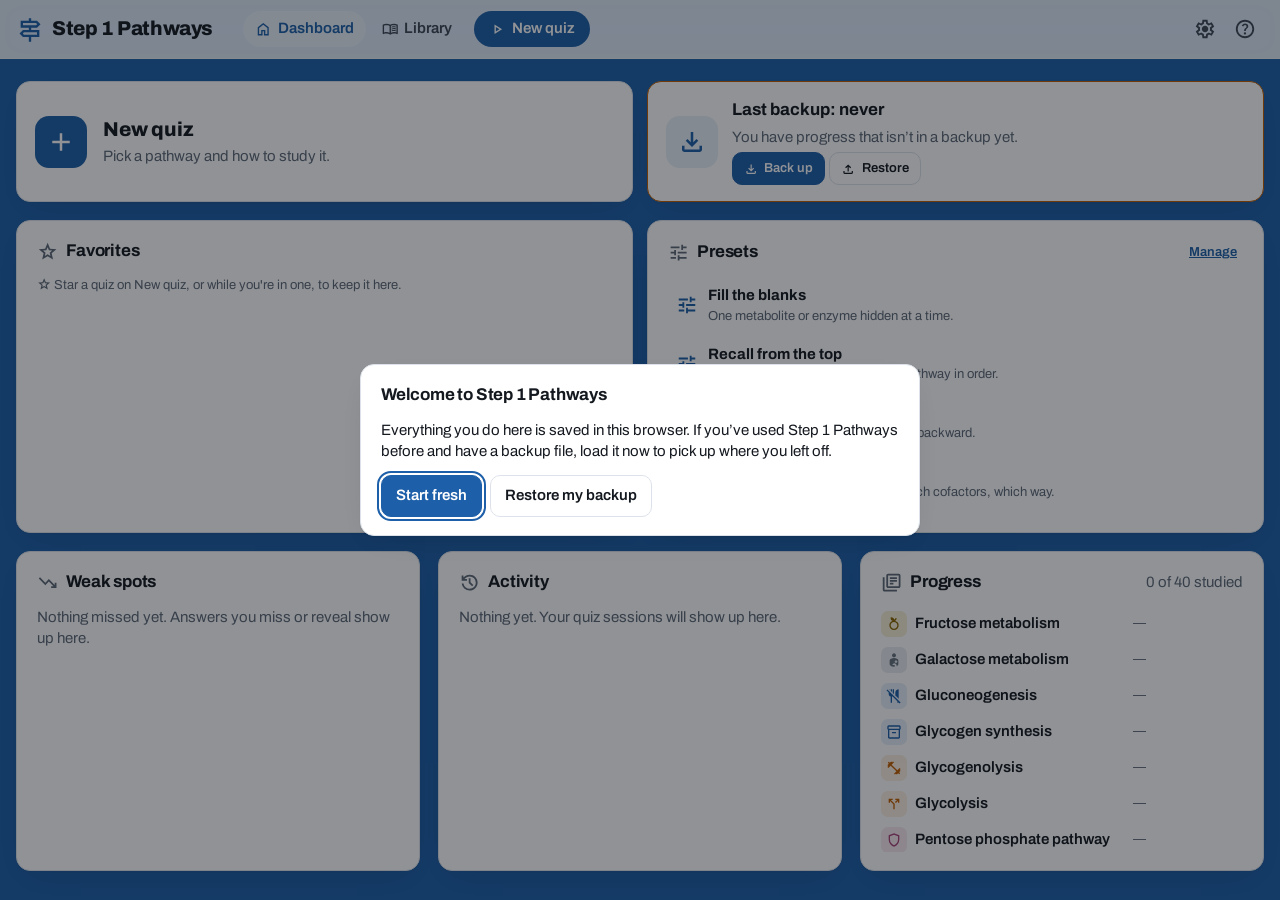
==== commit bcf10fa4: "Step 1 Pathways 3.13.0" ====
--- a/docs/index.html
+++ b/docs/index.html
@@ -426,6 +426,8 @@
 .flow .membrane { stroke: var(--slate); stroke-width: 1.5; stroke-dasharray: 2 4; fill: none; }
 .flow .zonet { fill: var(--muted); font-size: var(--fs-xs); font-weight: 700; letter-spacing: .1em; text-transform: uppercase; }
 .flow .elab.trn text { font-style: normal; font-weight: 600; }
+/* A transporter's name: a solid pill (a blank is dashed) */
+.flow .elab rect.trnpill { fill: var(--card); stroke: var(--ink-2); stroke-width: 1.5; stroke-dasharray: none; }
 .flow .trnmark { fill: var(--card); stroke: var(--ink-2); stroke-width: 1.5; }
 
 /* list view */
@@ -986,6 +988,17 @@
 /* Dashboard quick start: Favorites and Presets side by side; each row opens New quiz with it loaded. */
 .dash-quick { display: grid; gap: 14px; grid-template-columns: repeat(auto-fit, minmax(min(100%, 340px), 1fr)); align-items: stretch; }
 .quick-card { display: grid; gap: 8px; min-width: 0; align-content: start; }
+/* Feedback (your server copy only): issue reports and shared pathways from the Google Forms */
+.dash-feedback { display: grid; gap: 14px; grid-template-columns: repeat(auto-fit, minmax(min(100%, 340px), 1fr)); align-items: start; }
+.fb-card { display: grid; gap: 10px; min-width: 0; }
+.fb-count { color: var(--muted); font-size: var(--fs-sm); } .fb-count b { color: var(--ink); }
+.fb-list { list-style: none; margin: 0; padding: 0; display: grid; gap: 6px; max-height: 340px; overflow: auto; }
+.fb-item { display: grid; grid-template-columns: minmax(0, 1fr) auto; gap: 4px 10px; align-items: center; padding: 8px 10px; border: 1px solid var(--line); border-radius: var(--ctrl); background: var(--card); }
+.fb-item.done { background: var(--sunk); } .fb-item.done .fb-text b { color: var(--muted); text-decoration: line-through; }
+.fb-main { all: unset; cursor: pointer; min-width: 0; } .fb-main:focus-visible { outline: 2px solid var(--blue); outline-offset: 2px; border-radius: 6px; }
+.fb-text { display: grid; gap: 2px; min-width: 0; } .fb-text b { overflow: hidden; text-overflow: ellipsis; white-space: nowrap; }
+.fb-extra { grid-column: 1 / -1; margin: 4px 0 0; display: grid; gap: 4px; font-size: var(--fs-sm); }
+.fb-extra div { display: grid; grid-template-columns: 7.5em minmax(0, 1fr); gap: 8px; } .fb-extra dt { color: var(--muted); } .fb-extra dd { margin: 0; overflow-wrap: anywhere; white-space: pre-wrap; }
 .quick-list { list-style: none; margin: 0; padding: 0; display: grid; gap: 4px; max-height: 236px; overflow: auto; }
 .quick-list li { display: flex; align-items: center; gap: 4px; min-width: 0; border-radius: 10px; }
 .quick-list li:hover { background: var(--sunk); }
@@ -1010,7 +1023,7 @@
 button.zpct { height: 36px; padding: 0 4px; border: 0; border-radius: 8px; background: none; font: inherit; font-size: var(--fs-sm); font-weight: 600; color: var(--muted); cursor: pointer; }
 button.zpct:hover { background: var(--sunk); color: var(--ink); }
 /* the shared tooltip */
-.tip { position: fixed; z-index: 1000; pointer-events: none; max-width: 260px; padding: 5px 9px; border-radius: 6px; background: var(--ink); color: var(--raise); font-size: var(--fs-sm); line-height: 1.3; box-shadow: var(--shadow); }
+.tip { white-space: pre-line; position: fixed; z-index: 1000; pointer-events: none; max-width: 260px; padding: 5px 9px; border-radius: 6px; background: var(--ink); color: var(--raise); font-size: var(--fs-sm); line-height: 1.3; box-shadow: var(--shadow); }
 .fact-body .names { margin: 2px 0; font-size: var(--fs-sm); }
 /* spoilers in the answer panel: a solid bar until clicked */
 .spoiler { background: var(--ink-2); color: transparent; border-radius: 4px; padding: 0 2px; cursor: pointer; -webkit-user-select: none; user-select: none; box-decoration-break: clone; -webkit-box-decoration-break: clone; }
@@ -1098,6 +1111,8 @@
 .act-fav { width: 34px; height: 34px; display: inline-grid; place-items: center; } .act-fav .mi { width: 20px; height: 20px; fill: var(--blue); }
 /* links to other pathways: dotted line + a small tag (outlined, dashed: never mistaken for a metabolite box) */
 .flow .xline { fill: none; stroke: var(--ink-2); stroke-width: 1.5; stroke-dasharray: 2 4; stroke-linecap: round; }
+/* A hand-off from a cofactor to the box it becomes: dot where it leaves, arrowhead where it arrives */
+.flow .xdot { fill: var(--ink-2); }
 .flow .xtag { fill: var(--card); stroke: var(--slate); stroke-width: 1.2; stroke-dasharray: 4 3; }
 .flow .xtagt { fill: var(--ink-2); font-size: var(--fs-xs); font-weight: 700; }
 .flow a.xlink.nav { cursor: pointer; }
@@ -1140,6 +1155,7 @@
 .addchip { display: inline-flex; align-items: center; gap: 4px; height: 32px; padding: 0 12px 0 8px; border: 1.5px dashed var(--ink-2); border-radius: 999px; background: var(--card); color: var(--ink); font: inherit; font-size: var(--fs-sm); font-weight: 600; cursor: pointer; }
 .addchip .mi { width: 16px; height: 16px; fill: currentColor; }
 .addchip:hover { border-style: solid; border-color: var(--blue); color: var(--blue); }
+.addchip.multi { border-style: double; border-width: 3px; }
 .tile-combo { display: inline-flex; vertical-align: -3px; margin-left: 2px; }
 .tile-combo .mi { width: 16px; height: 16px; fill: var(--muted); }
 /* Data notice: the content note, set apart from the storage notice above it. */
@@ -1200,6 +1216,17 @@
 .ed-members legend { font-weight: 600; margin-bottom: 4px; }
 /* Connectors: a box that carries out a step (green, arrowhead) or inhibits another box (red, flat bar); dashed. */
 .flow .ln.conn { stroke-width: 1.6; stroke-dasharray: 6 4; }
+.flow .carrier { fill: var(--card); stroke: var(--ink-2); stroke-width: 2; }
+/* The nephron: cortex and a medulla that darkens with depth; the tubule as one continuous tube; each cell framed and named. */
+.flow .neph-cortex { fill: var(--sunk); }
+.flow .neph-med0 { stop-color: var(--slate-bg); } .flow .neph-med1 { stop-color: var(--slate); stop-opacity: .45; }
+.flow .neph-cm { stroke: var(--ink-2); stroke-width: 1.5; stroke-dasharray: 10 7; }
+.flow .neph-wall { fill: none; stroke: var(--ink-2); stroke-width: 82; stroke-linejoin: round; }
+.flow .neph-tube { fill: none; stroke: var(--gold-bg); stroke-width: 76; stroke-linejoin: round; }
+.flow .neph-flow { fill: var(--gold); font-size: 15px; font-weight: 700; }
+.flow .neph-frame { fill: none; stroke: var(--ink-2); stroke-width: 2; }
+.flow .neph-name { fill: var(--ink); font-size: 15px; font-weight: 800; }
+.flow .neph-missing { fill: var(--muted); font-size: 16px; font-weight: 700; }
 </style>
 <script>
 /* Appearance, before anything draws (Settings → Appearance; app.js keeps it in step). Per device. */
@@ -1238,7 +1265,7 @@
 
 <script>
 window.PATHWAYS_STANDALONE = true;
-window.PATHWAYS_BUNDLE = {"cofactors": {"atp": {"name": "ATP", "aliases": []}, "adp": {"name": "ADP", "aliases": []}, "amp": {"name": "AMP", "aliases": []}, "gtp": {"name": "GTP", "aliases": []}, "gdp": {"name": "GDP", "aliases": []}, "nad": {"name": "NAD⁺", "aliases": ["NAD+", "NAD"]}, "nadh": {"name": "NADH", "aliases": ["NADH+H+", "NADH + H+"]}, "nadp": {"name": "NADP⁺", "aliases": ["NADP+", "NADP"]}, "nadph": {"name": "NADPH", "aliases": ["NADPH+H+"]}, "fad": {"name": "FAD", "aliases": []}, "fadh2": {"name": "FADH₂", "aliases": ["FADH2"]}, "coa": {"name": "CoA", "aliases": ["coenzyme A", "CoA-SH"]}, "co2": {"name": "CO₂", "aliases": ["CO2", "carbon dioxide"]}, "pi": {"name": "Pi", "aliases": ["phosphate", "inorganic phosphate", "P"]}, "ppi": {"name": "PPi", "aliases": ["pyrophosphate"]}, "h2o": {"name": "H₂O", "aliases": ["H2O", "water"]}, "utp": {"name": "UTP", "aliases": []}, "udpglc": {"name": "UDP-glucose", "aliases": ["UDP glucose", "UDPG"]}, "udpgal": {"name": "UDP-galactose", "aliases": ["UDP galactose"]}, "bh4": {"name": "BH₄", "aliases": ["BH4", "tetrahydrobiopterin", "THB"]}, "bh2": {"name": "BH₂", "aliases": ["BH2", "dihydrobiopterin"]}, "o2": {"name": "O₂", "aliases": ["O2", "oxygen"]}, "sam": {"name": "SAM", "aliases": ["S-adenosylmethionine", "AdoMet", "SAMe"]}, "sah": {"name": "SAH", "aliases": ["S-adenosylhomocysteine", "AdoHcy"]}, "vitc": {"name": "Ascorbate", "aliases": ["vitamin C", "ascorbic acid", "vit C"]}, "dhasc": {"name": "Dehydroascorbate", "aliases": ["dehydroascorbic acid"]}, "acetylcoa": {"name": "Acetyl-CoA", "aliases": ["acetyl CoA", "AcCoA"]}, "succoa": {"name": "Succinyl-CoA", "aliases": ["succinyl CoA"]}, "carbp": {"name": "Carbamoyl phosphate", "aliases": ["carbamoyl-P", "carbamoylphosphate"]}, "asp": {"name": "Aspartate", "aliases": ["Asp", "aspartic acid"]}, "fum": {"name": "Fumarate", "aliases": ["fumaric acid"]}, "urea": {"name": "Urea", "aliases": []}, "nh3": {"name": "NH₃", "aliases": ["NH3", "ammonia", "NH4+", "ammonium"]}, "hco3": {"name": "HCO₃⁻", "aliases": ["HCO3-", "HCO3", "bicarbonate"]}, "fe2": {"name": "Fe²⁺", "aliases": ["Fe2+", "Fe", "iron", "ferrous iron"]}, "udp": {"name": "UDP", "aliases": []}, "gln": {"name": "Glutamine", "aliases": ["Gln"]}, "glu": {"name": "Glutamate", "aliases": ["Glu", "glutamic acid"]}, "gly": {"name": "Glycine", "aliases": ["Gly"]}, "carnitine": {"name": "Carnitine", "aliases": ["L-carnitine"]}, "prpp": {"name": "PRPP", "aliases": ["5-phosphoribosyl-1-pyrophosphate", "phosphoribosyl pyrophosphate"]}, "fthf": {"name": "N¹⁰-formyl-THF", "aliases": ["N10-formyl-THF", "10-formyl-THF", "N10-formyltetrahydrofolate", "10-formyltetrahydrofolate"]}, "thf": {"name": "THF", "aliases": ["tetrahydrofolate"]}, "mthf": {"name": "N⁵,N¹⁰-methylene-THF", "aliases": ["N5,N10-methylene-THF", "5,10-methylene-THF", "methylene-THF", "N5,N10-methylenetetrahydrofolate"]}, "dhf": {"name": "DHF", "aliases": ["dihydrofolate"]}, "coq": {"name": "CoQ", "aliases": ["ubiquinone", "coenzyme Q", "Q"]}, "coqh2": {"name": "CoQH₂", "aliases": ["CoQH2", "ubiquinol", "QH2"]}, "methylthf": {"name": "N⁵-methyl-THF", "aliases": ["5-methyl-THF", "N5-methyl-THF", "methyl-THF", "5-methyltetrahydrofolate", "5-MTHF", "methyltetrahydrofolate"]}, "hcy": {"name": "Homocysteine", "aliases": ["Hcy"]}, "met": {"name": "Methionine", "aliases": ["Met"]}, "serine": {"name": "Serine", "aliases": ["Ser"]}, "aketobut": {"name": "α-Ketobutyrate", "aliases": ["alpha-ketobutyrate", "2-oxobutanoate", "α-ketobutyric acid"]}, "adenosine": {"name": "Adenosine", "aliases": []}, "dump": {"name": "dUMP", "aliases": ["deoxyuridine monophosphate"]}, "dtmp": {"name": "dTMP", "aliases": ["deoxythymidine monophosphate", "thymidylate", "TMP"]}, "co": {"name": "CO", "aliases": ["carbon monoxide"]}, "udpga": {"name": "UDP-glucuronate", "aliases": ["UDP-glucuronic acid", "UDPGA", "UDP-GlcA"]}, "r1p": {"name": "Ribose-1-phosphate", "aliases": ["ribose 1-phosphate", "R1P"]}, "h2o2": {"name": "H₂O₂", "aliases": ["H2O2", "hydrogen peroxide"]}, "gsh": {"name": "Glutathione", "aliases": ["GSH", "reduced glutathione"]}, "gal": {"name": "Galactose", "aliases": ["Gal"]}, "galnac": {"name": "N-acetylgalactosamine", "aliases": ["GalNAc"]}, "neuac": {"name": "Sialic acid", "aliases": ["N-acetylneuraminic acid", "NeuAc", "NANA"]}, "glc": {"name": "Glucose", "aliases": ["Glc"]}, "so4": {"name": "Sulfate", "aliases": ["SO4", "SO₄²⁻"]}, "phoschol": {"name": "Phosphocholine", "aliases": ["phosphorylcholine"]}, "ca": {"name": "Ca²⁺", "aliases": ["Ca2+", "Ca", "calcium", "calcium ion", "factor IV"]}, "phospholipid": {"name": "Phospholipid", "aliases": ["phospholipid", "phospholipids", "platelet phospholipid", "phosphatidylserine", "PF3", "platelet factor 3", "negatively charged phospholipid", "phospholipid (platelet surface)", "platelet surface"]}}, "pathways": {"beta-oxidation": {"id": "beta-oxidation", "name": "β-Oxidation", "group": "Lipids", "systems": ["Fundamentals", "MSK", "Cardio"], "tags": ["Fasting", "Energy"], "aliases": ["beta-oxidation", "beta oxidation", "fatty acid oxidation", "β oxidation"], "summary": "Mitochondrial matrix during fasting. Fatty acids are activated to acyl-CoA in the cytosol, then long chains need the carnitine shuttle: CPT I (rate-limiting, inhibited by malonyl-CoA) and CPT II. Each round shortens the chain by 2 carbons and yields 1 FADH₂, 1 NADH and 1 acetyl-CoA; palmitate takes 7 rounds → 8 acetyl-CoA (≈106 ATP net). Defects (MCAD, CPT, carnitine) cause hypoketotic hypoglycemia with fasting. Odd chains end in propionyl-CoA → succinyl-CoA (B12-dependent).", "metabolites": {"fa": {"name": "Fatty acid", "short": "FA", "aliases": ["free fatty acid", "long-chain fatty acid"], "nicknames": ["FFA"], "notes": "From adipose lipolysis (hormone-sensitive lipase), carried on albumin."}, "acylcoa": {"name": "Fatty acyl-CoA (cytosol)", "short": "acyl-CoA", "aliases": ["fatty acyl-CoA", "cytosolic acyl-CoA"], "notes": "Can't cross the inner mitochondrial membrane on its own (short and medium chains can)."}, "acylcarn": {"name": "Acylcarnitine", "short": "", "aliases": ["fatty acylcarnitine", "acyl-carnitine"], "notes": "Crosses the inner membrane via carnitine-acylcarnitine translocase. Elevated acylcarnitines on newborn screening point to fatty acid oxidation defects.", "loc": "intermembrane space"}, "acylcoam": {"name": "Fatty acyl-CoA (matrix)", "short": "acyl-CoA", "aliases": ["fatty acyl-CoA", "mitochondrial acyl-CoA"], "notes": "Enters the four-step β-oxidation spiral."}, "enoyl": {"name": "trans-Δ²-Enoyl-CoA", "short": "", "aliases": ["trans-Δ2-enoyl-CoA", "enoyl-CoA", "trans-2-enoyl-CoA", "2-enoyl-CoA"]}, "hydroxy": {"name": "L-3-Hydroxyacyl-CoA", "short": "", "aliases": ["3-hydroxyacyl-CoA", "β-hydroxyacyl-CoA", "beta-hydroxyacyl-CoA", "L-β-hydroxyacyl-CoA"]}, "keto": {"name": "3-Ketoacyl-CoA", "short": "", "aliases": ["β-ketoacyl-CoA", "beta-ketoacyl-CoA", "3-oxoacyl-CoA"]}, "shorter": {"name": "Acyl-CoA (n−2)", "short": "", "aliases": ["shortened acyl-CoA", "acyl-CoA n-2", "acyl-CoA two carbons shorter"], "notes": "Re-enters the spiral at acyl-CoA dehydrogenase until the chain is used up."}, "acetylcoa": {"name": "Acetyl-CoA", "short": "AcCoA", "aliases": ["acetyl CoA"], "notes": "Goes to the TCA cycle, or to ketone bodies in the liver when OAA is scarce."}, "acylcarnm": {"name": "Acylcarnitine (matrix)", "short": "", "aliases": ["acylcarnitine", "fatty acylcarnitine"]}}, "enzymes": {"acs": {"name": "Fatty acyl-CoA synthetase", "short": "ACS", "aliases": ["acyl-CoA synthetase", "fatty acid thiokinase", "thiokinase", "long-chain acyl-CoA synthetase"], "notes": "ATP → AMP + PPi: costs 2 high-energy bonds per fatty acid."}, "cpt1": {"name": "Carnitine palmitoyltransferase I", "short": "CPT I", "aliases": ["carnitine palmitoyltransferase 1", "carnitine acyltransferase I"], "nicknames": ["CPT-1"], "notes": "Rate-limiting; outer mitochondrial membrane. Inhibited by malonyl-CoA. Hepatic CPT I deficiency: hypoketotic hypoglycemia. Primary carnitine deficiency (OCTN2 transporter) blocks the shuttle too: weakness, hypotonia, cardiomyopathy, hypoketotic hypoglycemia."}, "cpt2": {"name": "Carnitine palmitoyltransferase II", "short": "CPT II", "aliases": ["carnitine palmitoyltransferase 2", "carnitine acyltransferase II"], "nicknames": ["CPT-2"], "notes": "Inner mitochondrial membrane, matrix side. Adult CPT II deficiency (most common): exercise- or fasting-induced muscle pain and rhabdomyolysis with myoglobinuria."}, "acad": {"name": "Acyl-CoA dehydrogenase", "short": "ACAD", "aliases": ["acyl CoA dehydrogenase", "medium-chain acyl-CoA dehydrogenase"], "notes": "FAD-linked; chain-length-specific isoforms (VLCAD, LCAD, MCAD, SCAD). MCAD deficiency (autosomal recessive, most common FAO defect): fasting hypoketotic hypoglycemia, vomiting, lethargy, seizures, sudden death; C8–C10 acylcarnitines and dicarboxylic aciduria. Treat by avoiding fasting."}, "ech": {"name": "Enoyl-CoA hydratase", "short": "ECH", "aliases": ["enoyl CoA hydratase", "crotonase"], "notes": "Adds water across the double bond."}, "hadh": {"name": "3-Hydroxyacyl-CoA dehydrogenase", "short": "HADH", "aliases": ["β-hydroxyacyl-CoA dehydrogenase", "beta-hydroxyacyl-CoA dehydrogenase", "L-3-hydroxyacyl-CoA dehydrogenase"], "notes": "NAD⁺-linked. The long-chain form (LCHAD, part of the trifunctional protein) — fetal LCHAD deficiency is linked to maternal acute fatty liver of pregnancy and HELLP."}, "thiolase": {"name": "3-Ketoacyl-CoA thiolase", "short": "", "aliases": ["thiolase", "β-ketothiolase", "beta-ketothiolase", "β-ketoacyl-CoA thiolase"], "notes": "CoA cleaves off acetyl-CoA, leaving an acyl-CoA two carbons shorter."}, "cact": {"name": "Carnitine–acylcarnitine translocase", "short": "CACT", "aliases": ["carnitine-acylcarnitine translocase", "carnitine acylcarnitine translocase", "translocase"], "notes": "Inner-membrane antiporter: acylcarnitine in, free carnitine out. Long-chain fatty acids need the whole carnitine shuttle; short and medium chains enter the matrix directly."}}, "reactions": [{"id": "r1", "enzyme": "acs", "from": "fa", "to": "acylcoa", "reversible": false, "cofactors": {"in": ["atp", "coa"], "out": ["amp", "ppi"]}, "loc": "cytosol", "tags": ["irreversible"]}, {"id": "r2", "enzyme": "cpt1", "from": "acylcoa", "to": "acylcarn", "reversible": false, "cofactors": {"in": ["carnitine"], "out": ["coa"]}, "loc": "outer mitochondrial membrane", "tags": ["rate-limiting"]}, {"id": "r2b", "enzyme": "cact", "from": "acylcarn", "to": "acylcarnm", "reversible": true, "transport": true, "cofactors": {"in": [], "out": []}, "loc": "inner mitochondrial membrane"}, {"id": "r3", "enzyme": "cpt2", "from": "acylcarnm", "to": "acylcoam", "reversible": false, "cofactors": {"in": ["coa"], "out": ["carnitine"]}, "loc": "mitochondrial matrix"}, {"id": "r4", "enzyme": "acad", "from": "acylcoam", "to": "enoyl", "reversible": false, "cofactors": {"in": ["fad"], "out": ["fadh2"]}, "loc": "mitochondrial matrix", "requires": ["B2 (FAD)"]}, {"id": "r5", "enzyme": "ech", "from": "enoyl", "to": "hydroxy", "reversible": true, "cofactors": {"in": ["h2o"], "out": []}, "loc": "mitochondrial matrix"}, {"id": "r6", "enzyme": "hadh", "from": "hydroxy", "to": "keto", "reversible": true, "cofactors": {"in": ["nad"], "out": ["nadh"]}, "loc": "mitochondrial matrix", "requires": ["B3 (NAD⁺)"]}, {"id": "r7", "enzyme": "thiolase", "from": "keto", "to": "shorter", "reversible": true, "cofactors": {"in": ["coa"], "out": []}, "also_to": ["acetylcoa"], "loc": "mitochondrial matrix"}], "distractors": {"metabolites": ["Malonyl-CoA", "Propionyl-CoA", "Methylmalonyl-CoA", "Acetoacetyl-CoA", "HMG-CoA", "Glycerol-3-phosphate", "Palmitoyl-ACP"], "enzymes": ["Acetyl-CoA carboxylase", "Fatty acid synthase", "Hormone-sensitive lipase", "Lipoprotein lipase", "Propionyl-CoA carboxylase", "Methylmalonyl-CoA mutase", "HMG-CoA synthase", "Pyruvate carboxylase"]}, "tissue": "muscle, heart, liver (not brain or RBCs)", "icon": "local_fire_department", "color": "orange", "links": [{"at": "acetylcoa", "to": "tca", "dir": "out"}, {"at": "acetylcoa", "to": "ketogenesis", "dir": "out"}]}, "bilirubin": {"id": "bilirubin", "name": "Heme degradation (bilirubin)", "group": "Heme", "systems": ["Heme", "GI"], "tags": [], "aliases": ["bilirubin metabolism", "heme catabolism", "bilirubin pathway", "heme breakdown"], "summary": "Old red cells are broken down by macrophages (spleen): heme → biliverdin → unconjugated bilirubin, carried on albumin to the liver, conjugated with glucuronic acid (UGT1A1) and pumped into bile (MRP2, rate-limiting). Gut bacteria make urobilinogen: most leaves as stercobilin (brown stool); some is reabsorbed and leaves in urine as urobilin (yellow). Unconjugated ↑: hemolysis, Gilbert, Crigler-Najjar, newborns. Conjugated ↑: Dubin-Johnson, Rotor, biliary obstruction (pale stool, dark urine, no urine urobilinogen).", "metabolites": {"heme": {"name": "Heme", "short": "", "aliases": ["haem"], "notes": "From hemoglobin of senescent red cells (and myoglobin, cytochromes)."}, "biliverdin": {"name": "Biliverdin", "short": "", "aliases": [], "notes": "Green (the green of a healing bruise)."}, "ubili": {"name": "Unconjugated bilirubin", "short": "", "aliases": ["indirect bilirubin", "free bilirubin"], "notes": "Yellow and fat-soluble: travels bound to albumin, isn't filtered by the kidney (no bilirubinuria), and in newborns can cross the blood-brain barrier (kernicterus)."}, "ubilil": {"name": "Unconjugated bilirubin (liver)", "short": "", "aliases": ["unconjugated bilirubin in hepatocytes"], "notes": "Taken up from albumin into the hepatocyte."}, "cbili": {"name": "Conjugated bilirubin", "short": "", "aliases": ["direct bilirubin", "bilirubin diglucuronide", "bilirubin glucuronide"], "notes": "Water-soluble: when it backs up into blood it appears in urine (dark urine)."}, "cbilig": {"name": "Conjugated bilirubin (gut)", "short": "", "aliases": ["conjugated bilirubin in bile"], "notes": "Reaches the intestine in bile."}, "urobilinogen": {"name": "Urobilinogen", "short": "", "aliases": [], "notes": "About 20% is reabsorbed (enterohepatic circulation); a little reaches the kidney. Absent from urine in complete biliary obstruction; ↑ in hemolysis."}, "stercobilin": {"name": "Stercobilin", "short": "", "aliases": [], "notes": "Brown color of stool. Pale (clay-colored) stool when bile can't reach the gut."}, "urobilin": {"name": "Urobilin", "short": "", "aliases": [], "notes": "Yellow color of urine."}}, "enzymes": {"ho": {"name": "Heme oxygenase", "short": "HO-1", "aliases": ["heme oxygenase-1"], "notes": "In macrophages (spleen, liver, bone marrow). Releases iron (recycled via ferritin/transferrin) and carbon monoxide (the body's only source)."}, "bvr": {"name": "Biliverdin reductase", "short": "BVR", "aliases": []}, "alb": {"name": "Albumin (blood) and hepatic uptake", "short": "", "aliases": ["albumin", "albumin transport", "OATP uptake"], "notes": "Unconjugated bilirubin rides on albumin; drugs like sulfonamides can displace it (kernicterus risk in newborns)."}, "ugt": {"name": "UDP-glucuronosyltransferase", "short": "UGT1A1", "aliases": ["bilirubin UDP-glucuronosyltransferase", "glucuronyl transferase", "UDP-glucuronyltransferase"], "notes": "Gilbert syndrome: mildly ↓ (unconjugated hyperbilirubinemia with fasting, stress, illness; benign). Crigler-Najjar type I: absent (severe jaundice, kernicterus; liver transplant). Type II: ↓ (milder; responds to phenobarbital, which induces UGT). Newborns: immature UGT → physiologic jaundice (treat with phototherapy)."}, "mrp2": {"name": "MRP2 (bile canalicular pump)", "short": "ABCC2", "aliases": ["MRP2", "multidrug resistance-associated protein 2", "canalicular multispecific organic anion transporter"], "notes": "Rate-limiting step of bilirubin excretion. Dubin-Johnson: defective MRP2 → conjugated hyperbilirubinemia, black liver. Rotor: milder, liver not black."}, "gut": {"name": "Gut bacteria (reduction)", "short": "", "aliases": ["intestinal bacteria", "gut bacteria", "bacterial β-glucuronidase"], "notes": "Bacteria deconjugate and reduce bilirubin. Newborns lack them, and antibiotics reduce them."}, "gut2": {"name": "Gut bacteria (oxidation)", "short": "", "aliases": ["intestinal bacteria (oxidation)"]}, "kid": {"name": "Kidney (oxidation in urine)", "short": "", "aliases": ["renal excretion"]}}, "reactions": [{"id": "r1", "enzyme": "ho", "from": "heme", "to": "biliverdin", "reversible": false, "cofactors": {"in": ["o2", "nadph"], "out": ["fe2", "co", "nadp"]}, "loc": "cytosol", "tissue": "spleen (macrophages)"}, {"id": "r2", "enzyme": "bvr", "from": "biliverdin", "to": "ubili", "reversible": false, "cofactors": {"in": ["nadph"], "out": ["nadp"]}, "loc": "cytosol", "tissue": "spleen (macrophages)"}, {"id": "r3", "enzyme": "alb", "from": "ubili", "to": "ubilil", "reversible": false, "cofactors": {"in": [], "out": []}, "transport": true}, {"id": "r4", "enzyme": "ugt", "from": "ubilil", "to": "cbili", "reversible": false, "cofactors": {"in": ["udpga"], "out": ["udp"]}, "loc": "smooth ER", "tissue": "liver"}, {"id": "r5", "enzyme": "mrp2", "from": "cbili", "to": "cbilig", "reversible": false, "cofactors": {"in": [], "out": []}, "transport": true}, {"id": "r6", "enzyme": "gut", "from": "cbilig", "to": "urobilinogen", "reversible": false, "cofactors": {"in": [], "out": []}, "loc": "intestinal lumen", "tissue": "gut"}, {"id": "r7", "enzyme": "gut2", "from": "urobilinogen", "to": "stercobilin", "reversible": false, "cofactors": {"in": [], "out": []}, "loc": "intestinal lumen", "tissue": "gut"}, {"id": "r8", "enzyme": "kid", "from": "urobilinogen", "to": "urobilin", "reversible": false, "cofactors": {"in": [], "out": []}, "loc": "urine", "branch": true, "tissue": "kidney"}], "distractors": {"metabolites": ["Protoporphyrin IX", "Bilirubin diglucuronide", "Hemosiderin", "Ferritin", "Urobilinogen glucuronide"], "enzymes": ["Ferrochelatase", "Glucose-6-phosphate dehydrogenase", "β-Glucuronidase", "Hemopexin"]}, "links": [{"at": "heme", "to": "heme", "dir": "in"}], "tissue": "spleen (macrophages) → liver → gut", "icon": "opacity", "color": "gold"}, "catecholamines": {"id": "catecholamines", "name": "Catecholamine synthesis", "group": "Nitrogen & amino acids", "systems": ["Neuro", "Endo/Repro", "Cardio"], "tags": ["Amino acids"], "aliases": ["catecholamine synthesis", "tyrosine derivatives", "dopamine synthesis"], "summary": "Adrenal medulla and catecholaminergic neurons. Tyrosine hydroxylase is rate-limiting. Cofactors worth knowing at each step: BH₄, BH₄, B6, vitamin C (+ copper), SAM. Breakdown (MAO, COMT): dopamine → homovanillic acid; norepinephrine/epinephrine → normetanephrine/metanephrine → vanillylmandelic acid.", "metabolites": {"phe": {"name": "Phenylalanine", "short": "Phe", "aliases": []}, "tyr": {"name": "Tyrosine", "short": "Tyr", "aliases": [], "notes": "Also → thyroid hormones and melanin (tyrosinase; albinism)."}, "dopa": {"name": "L-DOPA", "short": "DOPA", "aliases": ["levodopa", "dihydroxyphenylalanine", "L-dihydroxyphenylalanine", "3,4-dihydroxyphenylalanine"], "nicknames": ["L-DOPA"], "notes": "Crosses the blood–brain barrier; dopamine doesn't."}, "dopamine": {"name": "Dopamine", "short": "DA", "aliases": [], "notes": "Broken down to homovanillic acid (HVA)."}, "ne": {"name": "Norepinephrine", "short": "NE", "aliases": ["noradrenaline"], "notes": "Broken down to normetanephrine and VMA."}, "epi": {"name": "Epinephrine", "short": "Epi", "aliases": ["adrenaline"], "notes": "Broken down to metanephrine and VMA. Pheochromocytoma: ↑ plasma free metanephrines."}}, "enzymes": {"pah": {"name": "Phenylalanine hydroxylase", "short": "PAH", "aliases": ["phenylalanine 4-hydroxylase"], "notes": "Deficiency (or BH₄ deficiency, e.g. dihydropteridine reductase) → phenylketonuria: tyrosine becomes essential; musty odor, fair skin, intellectual disability. Maternal PKU → microcephaly, cardiac defects."}, "th": {"name": "Tyrosine hydroxylase", "short": "TH", "aliases": [], "notes": "Rate-limiting step of catecholamine synthesis. Inhibited by metyrosine."}, "ddc": {"name": "DOPA decarboxylase", "short": "DDC", "aliases": ["aromatic L-amino acid decarboxylase", "aromatic amino acid decarboxylase", "dopa decarboxylase"], "nicknames": ["AADC", "DOPA decarboxylase"], "notes": "Needs B6. Carbidopa blocks it peripherally so more L-DOPA reaches the brain."}, "dbh": {"name": "Dopamine β-hydroxylase", "short": "DBH", "aliases": ["dopamine beta-hydroxylase", "dopamine beta hydroxylase"], "notes": "Inside secretory vesicles; needs vitamin C and copper (Menkes disease lowers it). Disulfiram inhibits it via copper chelation."}, "pnmt": {"name": "Phenylethanolamine N-methyltransferase", "short": "PNMT", "aliases": ["phenylethanolamine N methyltransferase"], "notes": "Adrenal medulla. Methyl group from SAM. Induced by cortisol arriving via the adrenal portal circulation."}}, "reactions": [{"id": "r1", "enzyme": "pah", "from": "phe", "to": "tyr", "reversible": false, "cofactors": {"in": ["bh4", "o2"], "out": ["bh2", "h2o"]}, "loc": "cytosol", "tags": ["irreversible"], "requires": ["BH₄ (tetrahydrobiopterin)"], "tissue": "liver"}, {"id": "r2", "enzyme": "th", "from": "tyr", "to": "dopa", "reversible": false, "cofactors": {"in": ["bh4", "o2"], "out": ["bh2"]}, "loc": "cytosol", "tags": ["rate-limiting", "irreversible"], "requires": ["BH₄ (tetrahydrobiopterin)"], "tissue": "adrenal medulla, neurons"}, {"id": "r3", "enzyme": "ddc", "from": "dopa", "to": "dopamine", "reversible": false, "cofactors": {"in": [], "out": ["co2"]}, "loc": "cytosol", "tags": ["irreversible"], "requires": ["B6 (pyridoxal phosphate)"], "tissue": "adrenal medulla, neurons"}, {"id": "r4", "enzyme": "dbh", "from": "dopamine", "to": "ne", "reversible": false, "cofactors": {"in": ["vitc", "o2"], "out": ["dhasc"]}, "loc": "secretory vesicles", "tags": ["irreversible"], "requires": ["Vitamin C", "Copper"], "tissue": "adrenal medulla, neurons"}, {"id": "r5", "enzyme": "pnmt", "from": "ne", "to": "epi", "reversible": false, "cofactors": {"in": ["sam"], "out": ["sah"]}, "loc": "cytosol", "tags": ["irreversible"], "tissue": "adrenal medulla"}], "distractors": {"metabolites": ["Tryptophan", "Serotonin", "Melanin", "Homovanillic acid", "Vanillylmandelic acid", "Metanephrine", "Thyroxine", "Histamine"], "enzymes": ["Monoamine oxidase", "Catechol-O-methyltransferase", "Tryptophan hydroxylase", "Tyrosinase", "Histidine decarboxylase", "Dihydropteridine reductase", "Thyroid peroxidase"]}, "tissue": "adrenal medulla and catecholaminergic neurons", "icon": "monitor_heart", "color": "orange"}, "cholesterol-synthesis": {"id": "cholesterol-synthesis", "name": "Cholesterol synthesis", "group": "Lipids", "systems": ["Fundamentals", "Cardio"], "tags": ["Fed state", "Drug targets"], "aliases": ["cholesterol biosynthesis", "mevalonate pathway", "sterol synthesis"], "summary": "Cytosol and ER, mainly liver, fed state. Acetyl-CoA → HMG-CoA (cytosolic HMG-CoA synthase; the mitochondrial isoform makes ketones) → mevalonate by HMG-CoA reductase — rate-limiting, NADPH, the target of statins. Mevalonate becomes isoprene units (IPP/DMAPP), which build farnesyl-PP, squalene, lanosterol and finally cholesterol. Insulin and thyroid hormone up-regulate HMG-CoA reductase; glucagon and cholesterol (via SREBP) down-regulate it. Smith-Lemli-Opitz syndrome = 7-dehydrocholesterol reductase deficiency.", "metabolites": {"acetylcoa": {"name": "Acetyl-CoA", "short": "AcCoA", "aliases": ["acetyl CoA"], "notes": "Cytosolic, exported from mitochondria as citrate (same route as fatty acid synthesis)."}, "aacoa": {"name": "Acetoacetyl-CoA", "short": "AcAc-CoA", "aliases": ["acetoacetyl CoA"]}, "hmgcoa": {"name": "HMG-CoA", "short": "HMG-CoA", "aliases": ["3-hydroxy-3-methylglutaryl-CoA", "β-hydroxy-β-methylglutaryl-CoA", "beta-hydroxy-beta-methylglutaryl-CoA", "hydroxymethylglutaryl-CoA"], "nicknames": ["HMG-CoA"], "notes": "Branch point: in mitochondria HMG-CoA lyase makes ketone bodies; in the cytosol it goes on to cholesterol."}, "mevalonate": {"name": "Mevalonate", "short": "", "aliases": ["mevalonic acid"], "notes": "Committed product.", "loc": "cytosol"}, "mev5p": {"name": "Mevalonate-5-phosphate", "short": "", "aliases": ["5-phosphomevalonate", "phosphomevalonate"]}, "mev5pp": {"name": "Mevalonate-5-pyrophosphate", "short": "", "aliases": ["5-pyrophosphomevalonate", "mevalonate-5-diphosphate", "diphosphomevalonate"]}, "ipp": {"name": "Isopentenyl pyrophosphate", "short": "IPP", "aliases": ["isopentenyl diphosphate"], "nicknames": ["isopentenyl-PP"], "notes": "The activated 5-carbon isoprene unit. Isoprenoids also make dolichol, CoQ and prenyl groups for proteins (Ras farnesylation)."}, "dmapp": {"name": "Dimethylallyl pyrophosphate", "short": "DMAPP", "aliases": ["dimethylallyl diphosphate"], "nicknames": ["dimethylallyl-PP"]}, "gpp": {"name": "Geranyl pyrophosphate", "short": "GPP", "aliases": ["geranyl diphosphate"], "nicknames": ["geranyl-PP"], "notes": "C10."}, "fpp": {"name": "Farnesyl pyrophosphate", "short": "FPP", "aliases": ["farnesyl diphosphate"], "nicknames": ["farnesyl-PP"], "notes": "C15. Bisphosphonates (nitrogen-containing) inhibit FPP synthase in osteoclasts."}, "squalene": {"name": "Squalene", "short": "", "aliases": [], "notes": "C30, linear: two FPP joined head to head."}, "oxsq": {"name": "2,3-Oxidosqualene", "short": "", "aliases": ["squalene epoxide", "2,3-epoxysqualene", "oxidosqualene"]}, "lanosterol": {"name": "Lanosterol", "short": "", "aliases": [], "notes": "First sterol (four rings)."}, "dhc7": {"name": "7-Dehydrocholesterol", "short": "7-DHC", "aliases": ["7-dehydrocholesterol", "provitamin D3"], "notes": "Reached after several more steps (demethylations, double-bond shifts). In skin, UVB converts it to vitamin D3 (cholecalciferol). Elevated in Smith-Lemli-Opitz syndrome."}, "cholesterol": {"name": "Cholesterol", "short": "", "aliases": [], "notes": "Feeds membranes, bile acids (7α-hydroxylase), steroid hormones and vitamin D. Exported in VLDL; high cellular levels suppress SREBP-2."}}, "enzymes": {"thiolase": {"name": "Thiolase", "short": "", "aliases": ["acetoacetyl-CoA thiolase", "acetyl-CoA acetyltransferase", "β-ketothiolase", "beta-ketothiolase"], "notes": "Cytosolic isoform; joins two acetyl-CoA."}, "hmgcs": {"name": "HMG-CoA synthase", "short": "HMGCS", "aliases": ["3-hydroxy-3-methylglutaryl-CoA synthase"], "nicknames": ["HMG CoA synthase"], "notes": "Cytosolic isoform here; the mitochondrial isoform is rate-limiting for ketogenesis."}, "hmgcr": {"name": "HMG-CoA reductase", "short": "HMGCR", "aliases": ["3-hydroxy-3-methylglutaryl-CoA reductase"], "nicknames": ["HMG CoA reductase"], "notes": "Rate-limiting; ER membrane; uses 2 NADPH. Statins competitively inhibit it → fewer hepatocyte sterols → SREBP up-regulates LDL receptors → lower LDL. Statin side effects: myopathy (↑ with fibrates, niacin, CYP3A4 inhibitors), hepatotoxicity. Induced by insulin and thyroid hormone; repressed by glucagon and cholesterol (SREBP, and sterol-triggered degradation)."}, "mvk": {"name": "Mevalonate kinase", "short": "MVK", "aliases": [], "notes": "Deficiency causes hyper-IgD syndrome (periodic fevers) or mevalonic aciduria."}, "pmvk": {"name": "Phosphomevalonate kinase", "short": "PMVK", "aliases": []}, "mvd": {"name": "Mevalonate-5-pyrophosphate decarboxylase", "short": "MVD", "aliases": ["diphosphomevalonate decarboxylase", "mevalonate pyrophosphate decarboxylase", "mevalonate diphosphate decarboxylase"], "notes": "Uses a third ATP and releases CO₂ to give IPP."}, "idi": {"name": "Isopentenyl pyrophosphate isomerase", "short": "IDI", "aliases": ["isopentenyl-diphosphate delta-isomerase", "isopentenyl diphosphate isomerase"], "nicknames": ["IPP isomerase"], "notes": "Interconverts IPP and DMAPP."}, "fdps": {"name": "Farnesyl pyrophosphate synthase", "short": "FPPS", "aliases": ["farnesyl diphosphate synthase", "geranyltranstransferase"], "nicknames": ["FPP synthase"], "notes": "Adds IPP twice: DMAPP → GPP → FPP. Inhibited by nitrogen-containing bisphosphonates (alendronate, zoledronate)."}, "fdft1": {"name": "Squalene synthase", "short": "SQS", "aliases": ["farnesyl-diphosphate farnesyltransferase"], "notes": "Joins two FPP head to head; first step committed to sterols."}, "sqle": {"name": "Squalene epoxidase", "short": "SQLE", "aliases": ["squalene monooxygenase"], "notes": "Needs O₂ and NADPH. The fungal enzyme is inhibited by terbinafine."}, "lss": {"name": "Lanosterol synthase", "short": "LSS", "aliases": ["oxidosqualene cyclase", "2,3-oxidosqualene cyclase", "oxidosqualene-lanosterol cyclase"], "notes": "Cyclizes oxidosqualene into the four-ring sterol nucleus."}, "cyp51": {"name": "Lanosterol 14α-demethylase", "short": "CYP51", "aliases": ["lanosterol 14-alpha-demethylase", "lanosterol demethylase", "14α-demethylase"], "notes": "First of several steps from lanosterol to 7-dehydrocholesterol. The fungal homolog makes ergosterol and is the target of azole antifungals (fluconazole, ketoconazole)."}, "dhcr7": {"name": "7-Dehydrocholesterol reductase", "short": "DHCR7", "aliases": ["7-dehydrocholesterol Δ7-reductase"], "nicknames": ["7-DHC reductase"], "notes": "Last step; uses NADPH. Deficiency = Smith-Lemli-Opitz syndrome (autosomal recessive): microcephaly, intellectual disability, 2–3 toe syndactyly, cleft palate, ambiguous genitalia in males, holoprosencephaly; ↑ 7-DHC, ↓ cholesterol."}}, "reactions": [{"id": "r1", "enzyme": "thiolase", "from": "acetylcoa", "to": "aacoa", "reversible": true, "cofactors": {"in": ["acetylcoa"], "out": ["coa"]}, "loc": "cytosol"}, {"id": "r2", "enzyme": "hmgcs", "from": "aacoa", "to": "hmgcoa", "reversible": false, "cofactors": {"in": ["acetylcoa", "h2o"], "out": ["coa"]}, "loc": "cytosol"}, {"id": "r3", "enzyme": "hmgcr", "from": "hmgcoa", "to": "mevalonate", "reversible": false, "cofactors": {"in": ["nadph"], "out": ["nadp", "coa"]}, "loc": "ER membrane (cytosolic face)", "tags": ["rate-limiting", "irreversible"]}, {"id": "r4", "enzyme": "mvk", "from": "mevalonate", "to": "mev5p", "reversible": false, "cofactors": {"in": ["atp"], "out": ["adp"]}, "loc": "cytosol"}, {"id": "r5", "enzyme": "pmvk", "from": "mev5p", "to": "mev5pp", "reversible": false, "cofactors": {"in": ["atp"], "out": ["adp"]}, "loc": "cytosol"}, {"id": "r6", "enzyme": "mvd", "from": "mev5pp", "to": "ipp", "reversible": false, "cofactors": {"in": ["atp"], "out": ["adp", "pi", "co2"]}, "loc": "cytosol"}, {"id": "r7", "enzyme": "idi", "from": "ipp", "to": "dmapp", "reversible": true, "cofactors": {"in": [], "out": []}, "branch": true, "loc": "cytosol"}, {"id": "r8", "enzyme": "fdps", "from": "ipp", "to": "gpp", "reversible": false, "cofactors": {"in": [], "out": ["ppi"]}, "also_from": ["dmapp"], "loc": "cytosol"}, {"id": "r9", "enzyme": "fdps", "from": "gpp", "to": "fpp", "reversible": false, "cofactors": {"in": [], "out": ["ppi"]}, "also_from": ["ipp"], "loc": "cytosol"}, {"id": "r10", "enzyme": "fdft1", "from": "fpp", "to": "squalene", "reversible": false, "cofactors": {"in": ["nadph"], "out": ["nadp", "ppi"]}, "loc": "ER membrane"}, {"id": "r11", "enzyme": "sqle", "from": "squalene", "to": "oxsq", "reversible": false, "cofactors": {"in": ["o2", "nadph"], "out": ["nadp", "h2o"]}, "loc": "ER membrane"}, {"id": "r12", "enzyme": "lss", "from": "oxsq", "to": "lanosterol", "reversible": false, "cofactors": {"in": [], "out": []}, "loc": "ER membrane"}, {"id": "r13", "enzyme": "cyp51", "from": "lanosterol", "to": "dhc7", "reversible": false, "cofactors": {"in": [], "out": []}, "loc": "ER membrane"}, {"id": "r14", "enzyme": "dhcr7", "from": "dhc7", "to": "cholesterol", "reversible": false, "cofactors": {"in": ["nadph"], "out": ["nadp"]}, "loc": "ER membrane"}], "distractors": {"metabolites": ["Malonyl-CoA", "Acetoacetate", "β-Hydroxybutyrate", "Ergosterol", "Pregnenolone", "Cortisol", "Cholesteryl ester"], "enzymes": ["HMG-CoA lyase", "Acetyl-CoA carboxylase", "Cholesterol 7α-hydroxylase", "Cholesterol desmolase", "ACAT (acyl-CoA:cholesterol acyltransferase)", "Lecithin-cholesterol acyltransferase", "Fatty acid synthase", "Glucose-6-phosphate dehydrogenase"]}, "tissue": "liver (and most cells)", "icon": "egg", "color": "slate", "links": [{"at": "cholesterol", "to": "steroidogenesis", "dir": "out"}]}, "class-switching": {"id": "class-switching", "name": "B cell class switching", "group": "Blood & immunity", "systems": ["Heme"], "tags": ["Immunology"], "terms": {"met": "B cell or antibody", "enz": "signal"}, "aliases": ["isotype switching", "class switch recombination", "antibody class switching", "immunoglobulin class switching"], "summary": "A naive B cell (IgM, IgD) needs T cell help, CD40L binding its CD40, to switch class; the cytokines around it pick the class: IFN-γ (Th1) → IgG, IL-4 and IL-13 (Th2) → IgE, TGF-β and IL-5 → IgA. Every switch needs AID (activation-induced cytidine deaminase), which also drives affinity maturation. Hyper-IgM syndromes: CD40L (X-linked, most common), CD40, or AID defects.", "tissue": "germinal centers of lymph nodes, spleen and Peyer patches (IgA)", "icon": "genetics", "color": "blue", "layout": "grid", "grid_columns": ["", "", ""], "cofactors": {}, "links": [{"at": "naive", "to": "th-differentiation", "dir": "in", "via": "help from Tfh cells"}], "distractors": {"metabolites": ["IgM", "IgD", "Plasma cell", "Memory B cell"], "enzymes": ["IL-2", "IL-6", "IL-10", "CD28"]}, "metabolites": {"naive": {"name": "Naive B cell (IgM, IgD)", "short": "", "aliases": ["naive B cell", "mature naive B cell", "IgM and IgD B cell", "B cell"], "notes": "Makes IgM and IgD (the same antigen-binding part, by alternative splicing). Its receptor binds antigen; it then needs T cell help to switch.", "pos": [1, 0]}, "act": {"name": "Activated B cell", "short": "", "aliases": ["activated B cell", "germinal center B cell", "B cell with T cell help"], "notes": "In the germinal center: somatic hypermutation (affinity maturation) and class switching, both by AID; then plasma cells and memory B cells.", "pos": [1, 1]}, "igg": {"name": "IgG", "short": "", "aliases": ["IgG antibody", "IgG-secreting plasma cell", "immunoglobulin G"], "notes": "The most abundant antibody and the main secondary response: crosses the placenta (FcRn), opsonizes, fixes complement, neutralizes toxins and viruses.", "pos": [0, 2]}, "ige": {"name": "IgE", "short": "", "aliases": ["IgE antibody", "IgE-secreting plasma cell", "immunoglobulin E"], "notes": "Lowest in serum; binds mast cells and basophils (FcεRI): type I hypersensitivity, and with eosinophils against helminths. Omalizumab binds it.", "pos": [1, 2]}, "iga": {"name": "IgA", "short": "", "aliases": ["IgA antibody", "IgA-secreting plasma cell", "immunoglobulin A", "secretory IgA"], "notes": "Mucosal antibody: crosses epithelium as a dimer (J chain) with secretory component; in breast milk. Made more than any other antibody. Selective IgA deficiency (most common immunodeficiency): sinopulmonary and GI infections, anaphylaxis to IgA in blood products.", "pos": [2, 2]}}, "enzymes": {"cd40l": {"name": "CD40L (from helper T cells)", "short": "CD40L", "aliases": ["CD40L", "CD40 ligand", "CD154", "CD40-CD40L", "CD40–CD40L", "T cell help", "Tfh help"], "notes": "CD40L on an activated helper T cell binds CD40 on the B cell. X-linked hyper-IgM syndrome: CD40L defect, so no class switching: high IgM, low IgG, IgA, IgE; Pneumocystis and other opportunistic infections."}, "sw_g": {"name": "IFN-γ (Th1)", "short": "", "aliases": ["IFN-γ", "interferon gamma", "IFN-gamma", "Th1"], "notes": "IFN-γ from Th1 cells favors opsonizing, complement-fixing IgG (IL-4 and IL-21 also drive IgG subclasses)."}, "sw_e": {"name": "IL-4 + IL-13 (Th2)", "short": "", "aliases": ["IL-4", "IL-13", "IL-4 and IL-13", "IL-4 + IL-13", "Th2"]}, "sw_a": {"name": "TGF-β (+ IL-5)", "short": "", "aliases": ["TGF-β", "TGF-beta", "IL-5", "TGF-β and IL-5", "TGF-β + IL-5"]}}, "reactions": [{"id": "r1", "enzyme": "cd40l", "from": "naive", "to": "act", "reversible": false, "cofactors": {"in": [], "out": []}, "loc": "lymph node germinal center"}, {"id": "r2", "enzyme": "sw_g", "from": "act", "to": "igg", "reversible": false, "cofactors": {"in": [], "out": []}, "loc": "lymph node germinal center", "requires": ["AID"]}, {"id": "r3", "enzyme": "sw_e", "from": "act", "to": "ige", "reversible": false, "cofactors": {"in": [], "out": []}, "loc": "lymph node germinal center", "requires": ["AID"]}, {"id": "r4", "enzyme": "sw_a", "from": "act", "to": "iga", "reversible": false, "cofactors": {"in": [], "out": []}, "loc": "lymph node germinal center", "requires": ["AID"]}]}, "coagulation": {"id": "coagulation", "name": "Coagulation cascade", "group": "Blood & immunity", "systems": ["Heme"], "tags": ["Drug targets"], "aliases": ["clotting cascade", "coagulation", "secondary hemostasis", "blood clotting", "intrinsic and extrinsic pathways", "fibrinolysis", "anticoagulant pathways"], "summary": "Secondary hemostasis: a cascade of zymogens, each activated by the one before, ending in thrombin and a cross-linked fibrin clot. Intrinsic: XII (contact) → XIIa activates XI → XIa activates IX → IXa with VIIIa (intrinsic tenase) activates X; measured by the PTT. Extrinsic: tissue factor with VIIa activates X; measured by the PT/INR. Common: Xa with Va (prothrombinase) turns prothrombin into thrombin, which turns fibrinogen into fibrin, activates V, VIII and XIII (XIIIa cross-links fibrin) and, on thrombomodulin, activates protein C. Off switches: antithrombin (thrombin, Xa; heparin), activated protein C with protein S (Va, VIIIa). Fibrinolysis: tPA turns plasminogen into plasmin, which breaks fibrin into degradation products (D-dimer). Vitamin K–dependent: II, VII, IX, X, proteins C and S (warfarin). Ca²⁺ and phospholipid for the tenases and prothrombinase.", "tissue": "blood plasma, on activated platelets (factors made in the liver; VIII also by endothelium)", "icon": "bloodtype", "color": "pink", "layout": "grid", "grid_columns": [], "cofactors": {"fibrinopeptides": {"name": "Fibrinopeptides A and B", "aliases": ["fibrinopeptides", "fibrinopeptide A", "fibrinopeptide B", "FPA", "FPB", "fibrinopeptide A and B"]}}, "distractors": {"metabolites": ["von Willebrand factor", "Factor IV", "Protein S", "Prekallikrein", "Kallikrein", "Bradykinin", "Thromboxane A₂"], "enzymes": ["Kallikrein", "Factor Xa", "Protein S", "Plasminogen activator inhibitor-1", "Tissue factor pathway inhibitor", "Streptokinase", "Factor IXa"]}, "metabolites": {"f12": {"name": "Factor XII", "short": "XII", "aliases": ["Hageman factor", "FXII", "factor 12"], "notes": "Hageman factor. Deficiency prolongs the PTT but causes no bleeding (it may even predispose to clots).", "pos": [0.5, 0]}, "f12a": {"name": "Factor XIIa", "short": "XIIa", "aliases": ["activated factor XII", "FXIIa", "factor 12a"], "pos": [1.5, 0]}, "f11": {"name": "Factor XI", "short": "XI", "aliases": ["plasma thromboplastin antecedent", "FXI", "factor 11"], "notes": "Deficiency is hemophilia C (Ashkenazi Jewish ancestry): mild bleeding, prolonged PTT.", "pos": [1, 1]}, "f11a": {"name": "Factor XIa", "short": "XIa", "aliases": ["activated factor XI", "FXIa", "factor 11a"], "pos": [2, 1]}, "f9": {"name": "Factor IX", "short": "IX", "aliases": ["Christmas factor", "FIX", "factor 9"], "notes": "Deficiency is hemophilia B (X-linked recessive): hemarthroses, prolonged PTT, normal PT. Vitamin K–dependent: made in the liver and γ-carboxylated by γ-glutamyl carboxylase, which needs reduced vitamin K. Warfarin blocks vitamin K epoxide reductase (VKORC1), so it falls on warfarin.", "pos": [1.5, 2]}, "f9a": {"name": "Factor IXa", "short": "IXa", "aliases": ["activated factor IX", "FIXa", "factor 9a"], "pos": [2.5, 2]}, "f7": {"name": "Factor VII", "short": "VII", "aliases": ["proconvertin", "FVII", "factor 7"], "notes": "Shortest half-life of the vitamin K–dependent factors, so the PT rises first when warfarin starts or the liver fails. Vitamin K–dependent: made in the liver and γ-carboxylated by γ-glutamyl carboxylase, which needs reduced vitamin K. Warfarin blocks vitamin K epoxide reductase (VKORC1), so it falls on warfarin.", "pos": [4.5, 3]}, "f7a": {"name": "Factor VIIa", "short": "VIIa", "aliases": ["activated factor VII", "FVIIa", "factor 7a"], "notes": "With tissue factor it starts coagulation in vivo (the extrinsic pathway, measured by the PT). Recombinant VIIa treats bleeding in hemophilia with inhibitors.", "pos": [3.5, 3]}, "f8": {"name": "Factor VIII", "short": "VIII", "aliases": ["antihemophilic factor", "FVIII", "factor 8"], "notes": "Carried in plasma by von Willebrand factor, which protects it; vWF disease can lower VIII. Deficiency is hemophilia A (X-linked recessive), the most common hemophilia; treat with factor VIII concentrate, desmopressin in mild cases.", "pos": [0.5, 3]}, "f8a": {"name": "Factor VIIIa", "short": "VIIIa", "aliases": ["activated factor VIII", "FVIIIa", "factor 8a"], "notes": "Cofactor of IXa in the intrinsic tenase. Inactivated by activated protein C (with protein S).", "pos": [1.5, 3]}, "f10": {"name": "Factor X", "short": "X", "aliases": ["Stuart–Prower factor", "Stuart-Prower factor", "FX", "factor 10"], "notes": "Where the intrinsic and extrinsic pathways meet: the start of the common pathway. Vitamin K–dependent: made in the liver and γ-carboxylated by γ-glutamyl carboxylase, which needs reduced vitamin K. Warfarin blocks vitamin K epoxide reductase (VKORC1), so it falls on warfarin.", "pos": [2, 4]}, "f10a": {"name": "Factor Xa", "short": "Xa", "aliases": ["activated factor X", "FXa", "factor 10a"], "notes": "Inhibited by antithrombin (much faster with heparin; LMWH and fondaparinux mostly act here) and directly by rivaroxaban, apixaban and edoxaban.", "pos": [3, 4]}, "f5": {"name": "Factor V", "short": "V", "aliases": ["proaccelerin", "labile factor", "FV", "factor 5"], "notes": "Factor V Leiden (Arg506Gln) resists cleavage by activated protein C: the most common inherited thrombophilia.", "pos": [1, 5]}, "f5a": {"name": "Factor Va", "short": "Va", "aliases": ["activated factor V", "FVa", "factor 5a"], "notes": "Cofactor of Xa in the prothrombinase. Inactivated by activated protein C (with protein S).", "pos": [2, 5]}, "f2": {"name": "Prothrombin", "short": "II", "aliases": ["factor II", "FII", "factor 2"], "notes": "Prothrombin G20210A (3′ untranslated region) raises prothrombin levels: an inherited thrombophilia. Vitamin K–dependent: made in the liver and γ-carboxylated by γ-glutamyl carboxylase, which needs reduced vitamin K. Warfarin blocks vitamin K epoxide reductase (VKORC1), so it falls on warfarin.", "pos": [2.5, 6]}, "f2a": {"name": "Thrombin", "short": "IIa", "aliases": ["factor IIa", "FIIa", "activated factor II", "factor 2a"], "notes": "The cascade’s amplifier: cuts fibrinogen and activates V, VIII, XI and XIII, and activates platelets (PAR-1). Inhibited by antithrombin (with heparin) and directly by dabigatran, argatroban and bivalirudin. With thrombomodulin it turns on protein C instead.", "pos": [3.5, 6]}, "fbg": {"name": "Fibrinogen", "short": "I", "aliases": ["factor I", "FI", "factor 1"], "notes": "Also bridges platelets through GPIIb/IIIa. An acute-phase reactant; low in DIC.", "pos": [3, 7]}, "fbn": {"name": "Fibrin", "short": "", "aliases": ["fibrin monomer", "soluble fibrin", "fibrin polymer"], "pos": [4, 7]}, "f13": {"name": "Factor XIII", "short": "XIII", "aliases": ["fibrin-stabilizing factor", "FXIII", "factor 13"], "notes": "Deficiency: delayed bleeding (e.g. from the umbilical stump) with normal PT and PTT.", "pos": [2, 8]}, "f13a": {"name": "Factor XIIIa", "short": "XIIIa", "aliases": ["activated factor XIII", "FXIIIa", "factor 13a"], "pos": [3, 8]}, "xfbn": {"name": "Cross-linked fibrin", "short": "", "aliases": ["stable fibrin clot", "cross-linked fibrin clot", "fibrin mesh", "stabilized fibrin"], "notes": "Plasmin (from plasminogen, via tPA) breaks it down, releasing D-dimers.", "pos": [4, 9]}, "pc": {"name": "Protein C", "short": "", "aliases": ["protein C", "PC"], "notes": "Vitamin K–dependent anticoagulant made in the liver. Short half-life like VII, so warfarin lowers it first: transient hypercoagulability (warfarin skin necrosis, worst in protein C deficiency); bridge with heparin.", "pos": [0, 7]}, "apc": {"name": "Activated protein C", "short": "APC", "aliases": ["APC", "activated protein C", "aPC", "protein Ca"], "notes": "With its cofactor protein S, cuts and inactivates Va and VIIIa. Factor V Leiden resists it (activated protein C resistance). Protein S deficiency does the same.", "pos": [0, 6]}, "at": {"name": "Antithrombin", "short": "AT", "aliases": ["antithrombin III", "AT III", "ATIII", "AT"], "notes": "Inhibits thrombin and Xa (also IXa, XIa, XIIa). Heparin makes it about a thousand times faster: unfractionated heparin acts on thrombin and Xa, LMWH and fondaparinux mostly on Xa. Deficiency (inherited, or lost in nephrotic syndrome): venous clots and little response to heparin.", "pos": [4.5, 6]}, "plg": {"name": "Plasminogen", "short": "", "aliases": ["plasminogen"], "notes": "Binds fibrin, so it is activated right where the clot is.", "pos": [5.5, 8]}, "plasmin": {"name": "Plasmin", "short": "", "aliases": ["plasmin", "fibrinolysin"], "notes": "Breaks down fibrin and fibrinogen (and cleaves factors V and VIII, activates complement). Aminocaproic acid and tranexamic acid block its activation; α2-antiplasmin inhibits it.", "pos": [4.5, 8]}, "fdp": {"name": "Fibrin degradation products", "short": "FDPs", "aliases": ["FDPs", "fibrin split products", "D-dimer", "D-dimers", "fibrin degradation products (D-dimer)"], "notes": "D-dimer comes only from cross-linked fibrin: high in DVT/PE and DIC; a normal D-dimer helps rule out a clot when pretest probability is low.", "pos": [5, 9]}, "f10ext": {"name": "Factor X", "short": "X", "aliases": ["Stuart–Prower factor", "Stuart-Prower factor", "FX", "factor 10"], "notes": "The same factor X, drawn twice: here the extrinsic tenase (tissue factor–VIIa) activates it.", "pos": [4, 4]}}, "enzymes": {"contact": {"name": "Contact activation", "short": "", "aliases": ["kallikrein", "prekallikrein", "HMWK", "high-molecular-weight kininogen", "negatively charged surface", "collagen", "surface contact"], "notes": "Factor XII is activated on negatively charged surfaces (collagen, glass, kaolin in the PTT test) with prekallikrein and high-molecular-weight kininogen. Kallikrein also makes bradykinin; C1 inhibitor blocks kallikrein (its deficiency causes hereditary angioedema)."}, "e12a": {"name": "Factor XIIa", "short": "XIIa", "aliases": ["activated factor XII", "FXIIa"]}, "e11a": {"name": "Factor XIa", "short": "XIa", "aliases": ["activated factor XI", "FXIa"]}, "tf": {"name": "Tissue factor", "short": "TF", "aliases": ["factor III", "thromboplastin", "tissue thromboplastin", "CD142"], "notes": "Exposed when the vessel wall is injured; binds factor VII and lets it activate. The PT test adds tissue factor to plasma."}, "itenase": {"name": "Intrinsic tenase (IXa + VIIIa)", "short": "", "aliases": ["tenase", "intrinsic tenase", "IXa-VIIIa", "IXa–VIIIa", "factor IXa", "IXa and VIIIa", "IXa with VIIIa", "tenase complex"], "notes": "IXa with its cofactor VIIIa on the platelet phospholipid surface, with Ca²⁺. Makes most of the Xa once clotting is under way."}, "etenase": {"name": "Extrinsic tenase (tissue factor–VIIa)", "short": "", "aliases": ["TF-VIIa", "TF–VIIa", "tissue factor–VIIa", "tissue factor-VIIa", "factor VIIa", "extrinsic tenase", "VIIa and tissue factor"], "notes": "Starts clotting: the first bit of Xa (and IXa). Quickly shut down by tissue factor pathway inhibitor (TFPI)."}, "pthase": {"name": "Prothrombinase (Xa + Va)", "short": "", "aliases": ["prothrombinase", "Xa-Va", "Xa–Va", "factor Xa", "Xa and Va", "Xa with Va", "prothrombinase complex"], "notes": "Xa with its cofactor Va on the platelet phospholipid surface, with Ca²⁺."}, "thrombin": {"name": "Thrombin", "short": "IIa", "aliases": ["factor IIa", "activated factor II", "FIIa"], "notes": "Its feedback (activating V, VIII and XI) turns a trickle of thrombin into a burst."}, "e13a": {"name": "Factor XIIIa", "short": "XIIIa", "aliases": ["activated factor XIII", "FXIIIa", "transglutaminase", "fibrin-stabilizing factor"], "notes": "A transglutaminase: cross-links fibrin (glutamine to lysine), which needs Ca²⁺."}, "tm": {"name": "Thrombin–thrombomodulin", "short": "", "aliases": ["thrombomodulin", "thrombin-thrombomodulin", "thrombin and thrombomodulin", "thrombin"], "notes": "Thrombin bound to thrombomodulin on intact endothelium stops cutting fibrinogen and activates protein C instead: clotting switches itself off away from the injury."}, "tpa": {"name": "Tissue plasminogen activator", "short": "tPA", "aliases": ["tPA", "t-PA", "alteplase", "urokinase", "plasminogen activator", "tenecteplase", "reteplase"], "notes": "Released by endothelium; works best on plasminogen bound to fibrin. Recombinant tPA (alteplase, tenecteplase) dissolves clots in stroke, MI and massive PE. Plasminogen activator inhibitor-1 opposes it."}, "plasmin_e": {"name": "Plasmin", "short": "", "aliases": ["plasmin", "fibrinolysis"], "notes": "Cuts cross-linked fibrin into fibrin degradation products, including D-dimer."}}, "reactions": [{"id": "r1", "enzyme": "contact", "from": "f12", "to": "f12a", "reversible": false, "cofactors": {"in": [], "out": []}, "loc": "blood plasma"}, {"id": "r2", "enzyme": "e12a", "from": "f11", "to": "f11a", "reversible": false, "cofactors": {"in": [], "out": []}, "loc": "blood plasma", "by": ["f12a"]}, {"id": "r3", "enzyme": "e11a", "from": "f9", "to": "f9a", "reversible": false, "cofactors": {"in": [], "out": []}, "loc": "blood plasma", "requires": ["Ca²⁺"], "by": ["f11a"]}, {"id": "r4", "enzyme": "tf", "from": "f7", "to": "f7a", "reversible": false, "cofactors": {"in": [], "out": []}, "loc": "blood plasma", "requires": ["Ca²⁺"]}, {"id": "r5", "enzyme": "itenase", "from": "f10", "to": "f10a", "reversible": false, "cofactors": {"in": [], "out": []}, "loc": "blood plasma", "requires": ["Ca²⁺", "Phospholipid"], "by": ["f9a", "f8a"]}, {"id": "r6", "enzyme": "etenase", "from": "f10ext", "to": "f10a", "reversible": false, "cofactors": {"in": [], "out": []}, "loc": "blood plasma", "requires": ["Ca²⁺", "Phospholipid"], "by": ["f7a"]}, {"id": "r7", "enzyme": "pthase", "from": "f2", "to": "f2a", "reversible": false, "cofactors": {"in": [], "out": []}, "loc": "blood plasma", "requires": ["Ca²⁺", "Phospholipid"], "by": ["f10a", "f5a"]}, {"id": "r8", "enzyme": "thrombin", "from": "fbg", "to": "fbn", "reversible": false, "cofactors": {"in": [], "out": ["fibrinopeptides"]}, "loc": "blood plasma", "by": ["f2a"]}, {"id": "r9", "enzyme": "e13a", "from": "fbn", "to": "xfbn", "reversible": false, "cofactors": {"in": [], "out": []}, "loc": "blood plasma", "requires": ["Ca²⁺"], "by": ["f13a"]}, {"id": "r10", "enzyme": "thrombin", "from": "f8", "to": "f8a", "reversible": false, "cofactors": {"in": [], "out": []}, "loc": "blood plasma", "branch": true}, {"id": "r11", "enzyme": "thrombin", "from": "f5", "to": "f5a", "reversible": false, "cofactors": {"in": [], "out": []}, "loc": "blood plasma", "branch": true}, {"id": "r12", "enzyme": "thrombin", "from": "f13", "to": "f13a", "reversible": false, "cofactors": {"in": [], "out": []}, "loc": "blood plasma", "requires": ["Ca²⁺"], "branch": true}, {"id": "r13", "enzyme": "tm", "from": "pc", "to": "apc", "reversible": false, "cofactors": {"in": [], "out": []}, "loc": "blood plasma"}, {"id": "r14", "enzyme": "tpa", "from": "plg", "to": "plasmin", "reversible": false, "cofactors": {"in": [], "out": []}, "loc": "blood plasma"}, {"id": "r15", "enzyme": "plasmin_e", "from": "xfbn", "to": "fdp", "reversible": false, "cofactors": {"in": [], "out": []}, "loc": "blood plasma", "by": ["plasmin"]}], "groups": [{"id": "intrinsic", "name": "Intrinsic pathway", "aliases": ["intrinsic", "contact activation pathway", "intrinsic coagulation pathway"], "members": ["f12", "f12a", "f11", "f11a", "f9", "f9a", "f8", "f8a"], "notes": "Started by contact with negatively charged surfaces (factor XII). Measured by the PTT; heparin is monitored with it. Hemophilia A (VIII) and B (IX)."}, {"id": "extrinsic", "name": "Extrinsic pathway", "aliases": ["extrinsic", "tissue factor pathway", "extrinsic coagulation pathway"], "members": ["f7", "f7a"], "notes": "Tissue factor with factor VII: the main start of coagulation in the body. Measured by the PT/INR; warfarin is monitored with it (VII has the shortest half-life)."}, {"id": "common", "name": "Common pathway", "aliases": ["common", "final common pathway", "common coagulation pathway"], "members": ["f10", "f10a", "f10ext", "f5", "f5a", "f2", "f2a", "fbg", "fbn", "f13", "f13a", "xfbn"], "notes": "Factors X, V, II (prothrombin), I (fibrinogen) and XIII. X → Xa (with Va: prothrombinase) turns prothrombin into thrombin, which turns fibrinogen into fibrin; XIIIa cross-links it. Direct Xa inhibitors (rivaroxaban, apixaban) and direct thrombin inhibitors (dabigatran, argatroban, bivalirudin) act here."}, {"id": "fibrinolysis", "name": "Fibrinolysis", "aliases": ["fibrinolytic system", "clot breakdown", "plasmin system"], "members": ["plg", "plasmin", "fdp"], "notes": "tPA turns plasminogen into plasmin, which breaks cross-linked fibrin into fibrin degradation products (D-dimer)."}], "inhibits": [{"from": "apc", "to": "f5a", "note": "with protein S"}, {"from": "apc", "to": "f8a", "note": "with protein S"}, {"from": "at", "to": "f2a", "note": "heparin speeds it up"}]}, "complement": {"id": "complement", "name": "Complement cascade", "group": "Blood & immunity", "systems": ["Heme"], "tags": ["Immunology"], "aliases": ["complement", "complement system", "complement pathways", "classical pathway", "alternative pathway", "lectin pathway", "membrane attack complex"], "summary": "Three ways in, one way out. Classical: C1 binds IgG or IgM on antigen. Lectin: mannose-binding lectin with its MASPs binds microbial sugars. Both cut C4 and C2 (C4a, C2a released) and C4b + C2b make the C3 convertase C4b2b. Alternative: C3 breaks down on its own; C3b on a microbe binds factor B, factor D cuts it, and C3bBb (stabilized by properdin) is the C3 convertase. Both convertases cut C3: C3a is an anaphylatoxin, C3b an opsonin that also joins each convertase to make the C5 convertases (and feeds the alternative pathway: amplification). C5 → C5a (anaphylatoxin, draws neutrophils) + C5b, which with C6–C9 forms the membrane attack complex (lyses Neisseria). Regulators: C1 esterase inhibitor (hereditary angioedema), DAF/CD55 and CD59 (PNH), factor H and factor I.", "tissue": "blood plasma and tissue fluid (made mostly in the liver)", "icon": "shield", "color": "teal", "layout": "grid", "grid_columns": [], "cofactors": {"c4a": {"name": "C4a", "aliases": ["complement C4a", "anaphylatoxin C4a"]}, "ba": {"name": "Ba", "aliases": ["factor Ba", "Ba fragment"]}, "c3a": {"name": "C3a", "aliases": ["complement C3a", "anaphylatoxin C3a", "anaphylatoxin"]}, "c5a": {"name": "C5a", "aliases": ["complement C5a", "anaphylatoxin C5a", "anaphylatoxin"]}, "c6": {"name": "C6", "aliases": ["complement C6"]}, "c7": {"name": "C7", "aliases": ["complement C7"]}, "c8": {"name": "C8", "aliases": ["complement C8"]}, "c9": {"name": "C9", "aliases": ["complement C9", "poly-C9"]}, "c2a": {"name": "C2a", "aliases": ["complement C2a", "C2b (older naming)", "small C2 fragment"]}}, "distractors": {"metabolites": ["C1q", "iC3b", "C3d", "Properdin", "C3(H₂O)", "Factor H", "C4a"], "enzymes": ["Factor H", "Factor I", "C1 esterase inhibitor", "Decay-accelerating factor", "CD59", "Properdin", "Plasmin", "Thrombin"]}, "metabolites": {"c4": {"name": "C4", "short": "", "aliases": ["complement C4", "complement component 4"], "notes": "Cut by C1s (classical) or MASP-2 (lectin). Low C4 with normal C3: C1 inhibitor deficiency (hereditary angioedema) between attacks is low C4 too.", "pos": [0, 0]}, "c2": {"name": "C2", "short": "", "aliases": ["complement C2", "complement component 2"], "notes": "Cut by C1s or MASP-2. C2 deficiency is the most common inherited complement deficiency (SLE-like disease).", "pos": [1, 0]}, "c4b": {"name": "C4b", "short": "", "aliases": ["complement C4b"], "notes": "The larger piece; binds the microbial surface next to the antibody or lectin, then takes up C2b.", "pos": [0, 1]}, "c2b": {"name": "C2b", "short": "", "aliases": ["complement C2b", "C2a (older naming)"], "notes": "The larger piece of C2 (it used to be called C2a, so older books write the convertase C4b2a).", "pos": [1, 1]}, "c4b2a": {"name": "C4b2b", "short": "", "aliases": ["C4b2a", "C4bC2b", "C4b-2b", "C4bC2a", "classical C3 convertase", "lectin C3 convertase", "C3 convertase (classical)", "classical and lectin C3 convertase"], "notes": "The C3 convertase of the classical and lectin pathways. Decay-accelerating factor (DAF, CD55) takes it apart; C4-binding protein too.", "pos": [0, 2]}, "c3alt": {"name": "C3", "short": "", "aliases": ["complement C3", "complement component 3"], "notes": "In plasma, C3 breaks down slowly on its own (“tickover”). The C3b it gives sticks to whatever surface is nearest: on our cells regulators (factor H, factor I, DAF) remove it; on microbes it stays and starts the alternative pathway.", "pos": [3, 0]}, "c3balt": {"name": "C3b", "short": "", "aliases": ["complement C3b", "surface-bound C3b"], "notes": "C3b from tickover, stuck to a microbial surface. C3b made by any pathway does the same thing here: the amplification loop.", "pos": [3, 1]}, "fb": {"name": "Factor B", "short": "", "aliases": ["factor B", "complement factor B", "B"], "notes": "Binds C3b, then factor D cuts it into Bb (stays: the convertase) and Ba (released).", "pos": [4, 1]}, "c3bbb": {"name": "C3bBb", "short": "", "aliases": ["C3b-Bb", "C3bBbP", "alternative C3 convertase", "C3 convertase (alternative)"], "notes": "The alternative pathway’s C3 convertase; properdin stabilizes it. DAF and factor H take it apart. Every C3b it makes can form another one: the amplification loop.", "pos": [3, 2]}, "c3": {"name": "C3", "short": "", "aliases": ["complement C3", "complement component 3"], "notes": "The most abundant complement protein; where all three pathways meet. Low C3: post-streptococcal glomerulonephritis, membranoproliferative GN, SLE (with low C4). C3 deficiency: severe recurrent pyogenic infections (sinus, lung) and immune-complex disease.", "pos": [2, 2]}, "c3b": {"name": "C3b", "short": "", "aliases": ["complement C3b", "opsonin C3b"], "notes": "The opsonin (with IgG): phagocytes bind it through CR1. It also clears immune complexes and joins each C3 convertase to make a C5 convertase. Factor I (with factor H) cuts it to iC3b.", "pos": [2, 3]}, "c4b2a3b": {"name": "C4b2b3b", "short": "", "aliases": ["C4b2a3b", "C4bC2bC3b", "C4b-2b-3b", "C4bC2aC3b", "classical C5 convertase", "C5 convertase (classical)"], "notes": "The classical and lectin C5 convertase.", "pos": [0, 4]}, "c3bbb3b": {"name": "C3bBb3b", "short": "", "aliases": ["C3bBbC3b", "C3b-Bb-3b", "C3bBb3bP", "alternative C5 convertase", "C5 convertase (alternative)"], "notes": "The alternative C5 convertase.", "pos": [3, 4]}, "c5": {"name": "C5", "short": "", "aliases": ["complement C5", "complement component 5"], "notes": "Cut by either C5 convertase. Eculizumab and ravulizumab block it (PNH, atypical HUS, myasthenia gravis), so vaccinate against meningococcus first.", "pos": [2, 5]}, "c5b": {"name": "C5b", "short": "", "aliases": ["complement C5b"], "notes": "Starts the membrane attack complex on the surface.", "pos": [2, 6]}, "mac": {"name": "Membrane attack complex (C5b–9)", "short": "", "aliases": ["MAC", "C5b-9", "C5b–9", "C5b-C9", "membrane attack complex", "terminal complement complex"], "notes": "A pore of C5b, C6, C7, C8 and many C9s that lyses the cell; matters most against Neisseria (thin cell wall). CD59 (and DAF) protect our own cells: both missing in PNH (no GPI anchor, PIGA mutation).", "pos": [2, 7]}}, "enzymes": {"c1": {"name": "C1 (C1q, C1r, C1s)", "short": "", "aliases": ["C1", "C1qrs", "C1q", "C1 complex", "C1s", "C1 esterase", "activated C1", "classical pathway"], "notes": "Classical pathway. C1q binds the Fc of IgM or IgG bound to antigen (“GM makes classic cars”: IgG and IgM fix complement); C1r activates C1s, which cuts C4 and C2. C1 esterase inhibitor shuts it off: deficiency (or ACE inhibitors, which add bradykinin) causes hereditary angioedema."}, "masp": {"name": "MBL–MASP", "short": "", "aliases": ["mannose-binding lectin", "MBL", "MASP", "MASP-2", "MASP-1", "MBL-MASP", "lectin pathway", "C1-like complex", "mannose-binding lectin–associated serine protease"], "notes": "Lectin pathway. Mannose-binding lectin binds mannose and other sugars on microbial surfaces (no antibody needed); its MASPs (like C1r and C1s) cut C4 and C2."}, "tick": {"name": "Spontaneous hydrolysis", "short": "", "aliases": ["spontaneous", "tickover", "C3 tickover", "spontaneous cleavage", "spontaneous hydrolysis of C3", "alternative pathway"], "notes": "The alternative pathway needs no antibody or lectin: C3 breaks down slowly all the time, and C3b that lands on a microbe (no regulators there) is not removed."}, "join_c2b": {"name": "C4b binds C2b", "short": "", "aliases": ["binding", "C2b binds C4b", "C4b + C2b", "assembly"], "notes": "C4b on the surface takes up C2b to make the classical and lectin C3 convertase."}, "fd": {"name": "Factor D", "short": "", "aliases": ["complement factor D", "adipsin", "D"], "notes": "Cuts factor B once it is bound to C3b: Bb stays (C3bBb), Ba is released. Properdin then stabilizes C3bBb."}, "c3conv_cl": {"name": "C3 convertase (C4b2b)", "short": "", "aliases": ["C4b2b", "C4b2a", "classical C3 convertase", "lectin C3 convertase", "C4bC2b"], "notes": "The classical and lectin C3 convertase."}, "c3conv_alt": {"name": "C3 convertase (C3bBb)", "short": "", "aliases": ["C3bBb", "alternative C3 convertase"], "notes": "The alternative C3 convertase."}, "addc3b_cl": {"name": "C3b joins C4b2b", "short": "", "aliases": ["C3b", "C3b binding", "binding of C3b", "C3b joins C4b2a"], "notes": "A C3b next to the C3 convertase turns it into a C5 convertase."}, "addc3b_alt": {"name": "C3b joins C3bBb", "short": "", "aliases": ["C3b", "C3b binding", "binding of C3b"], "notes": "A second C3b turns C3bBb into a C5 convertase."}, "c5conv_cl": {"name": "C5 convertase (C4b2b3b)", "short": "", "aliases": ["C4b2b3b", "C4b2a3b", "classical C5 convertase", "C4bC2bC3b"], "notes": "The classical and lectin C5 convertase."}, "c5conv_alt": {"name": "C5 convertase (C3bBb3b)", "short": "", "aliases": ["C3bBb3b", "alternative C5 convertase"], "notes": "The alternative C5 convertase."}, "mac_asm": {"name": "MAC assembly (C6–C9)", "short": "", "aliases": ["C6-C9", "C6–C9", "C6, C7, C8, C9", "MAC assembly", "terminal pathway"], "notes": "C6, C7, C8, then many C9s add to C5b and insert into the membrane. C5–C9 deficiency: recurrent Neisseria (meningococcal, gonococcal) infections."}}, "reactions": [{"id": "r1", "enzyme": "c1", "from": "c4", "to": "c4b", "reversible": false, "cofactors": {"in": [], "out": ["c4a"]}, "requires": ["antigen–antibody complexes (IgG, IgM)"]}, {"id": "r2", "enzyme": "masp", "from": "c4", "to": "c4b", "reversible": false, "cofactors": {"in": [], "out": ["c4a"]}, "requires": ["microbial sugars (mannose)"]}, {"id": "r11", "enzyme": "c1", "from": "c2", "to": "c2b", "reversible": false, "cofactors": {"in": [], "out": ["c2a"]}}, {"id": "r12", "enzyme": "masp", "from": "c2", "to": "c2b", "reversible": false, "cofactors": {"in": [], "out": ["c2a"]}}, {"id": "r13", "enzyme": "join_c2b", "from": "c4b", "to": "c4b2a", "reversible": false, "cofactors": {"in": [], "out": []}, "also_from": ["c2b"]}, {"id": "r14", "enzyme": "tick", "from": "c3alt", "to": "c3balt", "reversible": false, "cofactors": {"in": [], "out": ["c3a"]}}, {"id": "r3", "enzyme": "fd", "from": "c3balt", "to": "c3bbb", "reversible": false, "cofactors": {"in": [], "out": ["ba"]}, "also_from": ["fb"]}, {"id": "r4", "enzyme": "c3conv_cl", "from": "c3", "to": "c3b", "reversible": false, "cofactors": {"in": [], "out": ["c3a"]}, "by": ["c4b2a"]}, {"id": "r5", "enzyme": "c3conv_alt", "from": "c3", "to": "c3b", "reversible": false, "cofactors": {"in": [], "out": ["c3a"]}, "by": ["c3bbb"]}, {"id": "r6", "enzyme": "addc3b_cl", "from": "c4b2a", "to": "c4b2a3b", "reversible": false, "cofactors": {"in": [], "out": []}, "also_from": ["c3b"]}, {"id": "r7", "enzyme": "addc3b_alt", "from": "c3bbb", "to": "c3bbb3b", "reversible": false, "cofactors": {"in": [], "out": []}, "also_from": ["c3b"]}, {"id": "r8", "enzyme": "c5conv_cl", "from": "c5", "to": "c5b", "reversible": false, "cofactors": {"in": [], "out": ["c5a"]}, "by": ["c4b2a3b"]}, {"id": "r9", "enzyme": "c5conv_alt", "from": "c5", "to": "c5b", "reversible": false, "cofactors": {"in": [], "out": ["c5a"]}, "by": ["c3bbb3b"]}, {"id": "r10", "enzyme": "mac_asm", "from": "c5b", "to": "mac", "reversible": false, "cofactors": {"in": ["c6", "c7", "c8", "c9"], "out": []}}], "groups": [{"id": "classical", "name": "Classical and lectin pathways", "aliases": ["classical pathway", "lectin pathway", "classical and lectin", "classical/lectin", "classical and MBL pathways"], "members": ["c4", "c2", "c4b", "c2b", "c4b2a", "c4b2a3b"], "notes": "Classical: C1 bound to IgG or IgM on antigen (“GM makes classic cars”). Lectin: mannose-binding lectin on microbial sugars. Both cut C4 and C2 to make C4b2b."}, {"id": "alternative", "name": "Alternative pathway", "aliases": ["alternative", "alternate pathway", "alternative complement pathway"], "members": ["c3alt", "c3balt", "fb", "c3bbb", "c3bbb3b"], "notes": "Spontaneous C3 breakdown on microbial surfaces; factor B and factor D; properdin stabilizes C3bBb. Also amplifies the other two: C3b from any pathway feeds it."}, {"id": "common", "name": "Common pathway", "aliases": ["common", "C3 cleavage", "common complement pathway"], "members": ["c3", "c3b"], "notes": "All three pathways meet at C3: C3a (anaphylatoxin) and C3b (opsonin, and the third piece of each C5 convertase)."}, {"id": "terminal", "name": "Terminal pathway", "aliases": ["membrane attack pathway", "terminal complement pathway", "lytic pathway", "MAC pathway", "C5–C9"], "members": ["c5", "c5b", "mac"], "notes": "C5b joins C6–C9 to form the membrane attack complex. C5–C9 deficiency: recurrent Neisseria infections. Eculizumab blocks C5."}]}, "cytokines": {"id": "cytokines", "name": "Cytokines", "effects": true, "group": "Blood & immunity", "systems": ["Heme"], "tags": ["Immunology", "Drug targets"], "terms": {"met": "cell", "enz": "cytokine"}, "aliases": ["interleukins", "cytokine network", "cytokine sources and actions", "Hot T-bone stEAK", "cytokine table"], "summary": "Who makes each cytokine and what it acts on, as one network. Macrophages make the inflammatory ones: IL-1 (fever), IL-6 (acute phase), TNF-α (endothelium, shock), IL-8 (neutrophils) and IL-12, which drives Th1 and NK cells; their IFN-γ activates macrophages in turn. Th1 and Th2 hold each other back (IFN-γ vs IL-4 and IL-10); Tregs damp Th1 with IL-10. Th2 cells make IL-4 and IL-13 (IgE), IL-5 (eosinophils, IgA). IL-2 grows T cells; IL-3 grows marrow stem cells. “Hot T-bone stEAK”: IL-1 hot, IL-2 T cells, IL-3 bone marrow, IL-4 IgE, IL-5 IgA, IL-6 aKute phase.", "tissue": "everywhere: made locally, many act at a distance", "icon": "monitor_heart", "color": "gold", "layout": "grid", "grid_columns": [], "links": [{"at": "th1", "to": "th-differentiation", "dir": "in", "via": "how Th1 and Th2 arise"}], "distractors": {"metabolites": ["Basophils", "Mast cells", "Platelets", "Kidney"], "enzymes": ["IL-7", "IL-22", "IL-23", "GM-CSF", "IFN-α", "TGF-β"]}, "metabolites": {"hypo": {"name": "Hypothalamus", "short": "", "aliases": ["hypothalamus", "thermoregulatory center"], "notes": "Raises the temperature set point (fever) via prostaglandin E₂: IL-1, IL-6 and TNF-α are the endogenous pyrogens.", "pos": [1, 0]}, "liver": {"name": "Liver", "short": "", "aliases": ["liver", "hepatocytes"], "notes": "Makes acute-phase proteins: CRP, fibrinogen, ferritin, hepcidin, serum amyloid A up; albumin and transferrin down.", "pos": [3, 0]}, "endo": {"name": "Endothelium", "short": "", "aliases": ["endothelium", "endothelial cells", "blood vessels"], "notes": "Activated: adhesion molecules (E-selectin, ICAM-1), leak, and in sepsis, shock.", "pos": [0, 1]}, "mac": {"name": "Macrophage", "short": "", "aliases": ["macrophage", "macrophages"], "notes": "Makes the inflammatory cytokines (IL-1, IL-6, IL-8, IL-12, TNF-α); with dendritic cells, presents antigen and makes IL-12 to start Th1 responses. Activated in turn by IFN-γ.", "pos": [2, 1]}, "neut": {"name": "Neutrophils", "short": "", "aliases": ["neutrophil", "neutrophils", "PMN"], "notes": "Drawn in by IL-8 from macrophages and IL-17 from Th17 cells (also C5a, LTB₄, kallikrein, platelet-activating factor).", "pos": [6, 3]}, "treg": {"name": "Regulatory T cells", "short": "Treg", "aliases": ["Treg", "Tregs", "regulatory T cell"], "notes": "Make IL-10 and TGF-β, which damp Th1 cells and macrophages (peripheral tolerance). IL-6 holds them back (and with TGF-β tips naive T cells to Th17 instead).", "pos": [1, 2]}, "th1": {"name": "Th1 and NK cells", "short": "", "aliases": ["Th1", "Th1 cells", "NK cells", "Th1 cell", "NK cell", "natural killer cells"], "notes": "Both make IFN-γ, the macrophage activator; IL-12 drives them. Th1 cells also make IL-2.", "pos": [2, 2]}, "tc": {"name": "T cells", "short": "", "aliases": ["T cells", "CD4 and CD8 T cells", "activated T cells", "T lymphocytes"], "notes": "IL-2 makes T cells (helper, cytotoxic, regulatory) and NK cells grow; activated T cells make IL-3.", "pos": [4, 2]}, "th17": {"name": "Th17 cells", "short": "Th17", "aliases": ["Th17", "Th17 cell", "T helper 17"], "notes": "Make IL-17 (draws neutrophils), IL-21 and IL-22. Held back by IFN-γ and IL-4.", "pos": [3, 3]}, "eos": {"name": "Eosinophils", "short": "", "aliases": ["eosinophil", "eosinophils"], "notes": "IL-5 makes them grow and activate (helminths, allergy, asthma).", "pos": [1, 3]}, "th2": {"name": "Th2 cells", "short": "Th2", "aliases": ["Th2", "Th2 cell"], "notes": "Make IL-4, IL-5, IL-10 and IL-13: IgE, eosinophils, helminths, allergy.", "pos": [2, 3]}, "bcell": {"name": "B cells", "short": "", "aliases": ["B cell", "B cells", "B lymphocytes", "plasma cells"], "notes": "IL-4 and IL-13 switch them to IgE (and IL-4 to IgG); IL-5 to IgA.", "pos": [2, 4]}, "bm": {"name": "Bone marrow", "short": "", "aliases": ["bone marrow", "marrow"], "notes": "IL-3 (like GM-CSF) makes stem and progenitor cells grow and differentiate.", "pos": [5, 2]}}, "enzymes": {"il1": {"name": "IL-1", "short": "", "aliases": ["interleukin-1", "IL1", "IL-1β", "endogenous pyrogen", "osteoclast-activating factor"], "notes": "Fever and acute inflammation; endothelial adhesion molecules; activates osteoclasts. Anakinra blocks its receptor. “Hot”: IL-1, fever."}, "il6": {"name": "IL-6", "short": "", "aliases": ["interleukin-6", "IL6"], "notes": "Acute-phase proteins and fever. Tocilizumab blocks its receptor. “aKute”: IL-6."}, "tnf": {"name": "TNF-α", "short": "", "aliases": ["tumor necrosis factor alpha", "TNF-alpha", "TNF", "cachectin"], "notes": "Endothelial activation and leak (septic shock), cachexia, fever; keeps granulomas intact. Infliximab, adalimumab and etanercept block it; screen for latent TB first."}, "il8": {"name": "IL-8", "short": "", "aliases": ["interleukin-8", "IL8", "CXCL8"], "notes": "The major neutrophil chemokine. “Clean up on aisle 8.”"}, "il12": {"name": "IL-12", "short": "", "aliases": ["interleukin-12", "IL12"], "notes": "Makes naive T cells Th1 and activates NK cells. IL-12 receptor deficiency: disseminated mycobacterial and Salmonella infections. Ustekinumab blocks IL-12 and IL-23."}, "ifng": {"name": "IFN-γ", "short": "", "aliases": ["interferon gamma", "interferon-γ", "IFN-gamma", "IFNg", "macrophage-activating factor"], "notes": "Activates macrophages (killing, granulomas, more MHC), drives IgG switching, and holds back Th2 cells. The IFN-γ release assay tests for latent TB."}, "il10": {"name": "IL-10", "short": "", "aliases": ["interleukin-10", "IL10"], "notes": "Anti-inflammatory: lowers MHC II and Th1 cytokines, inhibits activated macrophages and dendritic cells."}, "il4": {"name": "IL-4", "short": "", "aliases": ["interleukin-4", "IL4"], "notes": "IgE and IgG switching, makes naive T cells Th2, holds back Th1. Dupilumab blocks its receptor. “stEak”: IL-4, IgE."}, "il13": {"name": "IL-13", "short": "", "aliases": ["interleukin-13", "IL13"], "notes": "Like IL-4: IgE switching; mucus and airway hyperreactivity in asthma."}, "il5": {"name": "IL-5", "short": "", "aliases": ["interleukin-5", "IL5"], "notes": "Eosinophil growth and activation; IgA switching. Mepolizumab blocks it. “steAk”: IL-5, IgA."}, "il2": {"name": "IL-2", "short": "", "aliases": ["interleukin-2", "IL2", "T cell growth factor"], "notes": "T cell and NK cell growth. Aldesleukin is recombinant IL-2; calcineurin inhibitors block its production; basiliximab blocks its receptor (CD25). “T”: IL-2."}, "il17": {"name": "IL-17", "short": "", "aliases": ["interleukin-17", "IL17", "IL-17A"], "notes": "From Th17 cells: draws neutrophils (and makes epithelium release chemokines); skin and mucosal defense against fungi and extracellular bacteria. Secukinumab and ixekizumab block it (psoriasis)."}, "il3": {"name": "IL-3", "short": "", "aliases": ["interleukin-3", "IL3", "multi-CSF"], "notes": "Bone marrow stem cell growth and differentiation. “Bone”: IL-3."}}, "reactions": [{"id": "r1", "enzyme": "il1", "from": "mac", "to": "hypo", "reversible": false, "cofactors": {"in": [], "out": []}}, {"id": "r2", "enzyme": "il6", "from": "mac", "to": "liver", "reversible": false, "cofactors": {"in": [], "out": []}}, {"id": "r3", "enzyme": "tnf", "from": "mac", "to": "endo", "reversible": false, "cofactors": {"in": [], "out": []}}, {"id": "r4", "enzyme": "il8", "from": "mac", "to": "neut", "reversible": false, "cofactors": {"in": [], "out": []}}, {"id": "r5", "enzyme": "il12", "from": "mac", "to": "th1", "reversible": false, "cofactors": {"in": [], "out": []}}, {"id": "r6", "enzyme": "ifng", "from": "th1", "to": "mac", "reversible": false, "cofactors": {"in": [], "out": []}}, {"id": "r7", "enzyme": "il2", "from": "th1", "to": "tc", "reversible": false, "cofactors": {"in": [], "out": []}}, {"id": "r8", "enzyme": "il3", "from": "tc", "to": "bm", "reversible": false, "cofactors": {"in": [], "out": []}}, {"id": "r9", "enzyme": "il10", "from": "treg", "to": "th1", "reversible": false, "cofactors": {"in": [], "out": []}, "tags": ["inhibits"]}, {"id": "r10", "enzyme": "ifng", "from": "th1", "to": "th2", "reversible": false, "cofactors": {"in": [], "out": []}, "tags": ["inhibits"]}, {"id": "r11", "enzyme": "il4", "from": "th2", "to": "th1", "reversible": false, "cofactors": {"in": [], "out": []}, "tags": ["inhibits"]}, {"id": "r15", "enzyme": "ifng", "from": "th1", "to": "th17", "reversible": false, "cofactors": {"in": [], "out": []}, "tags": ["inhibits"]}, {"id": "r16", "enzyme": "il4", "from": "th2", "to": "th17", "reversible": false, "cofactors": {"in": [], "out": []}, "tags": ["inhibits"]}, {"id": "r17", "enzyme": "il17", "from": "th17", "to": "neut", "reversible": false, "cofactors": {"in": [], "out": []}}, {"id": "r18", "enzyme": "il6", "from": "mac", "to": "treg", "reversible": false, "cofactors": {"in": [], "out": []}, "tags": ["inhibits"]}, {"id": "r12", "enzyme": "il4", "from": "th2", "to": "bcell", "reversible": false, "cofactors": {"in": [], "out": []}}, {"id": "r13", "enzyme": "il13", "from": "th2", "to": "bcell", "reversible": false, "cofactors": {"in": [], "out": []}}, {"id": "r14", "enzyme": "il5", "from": "th2", "to": "eos", "reversible": false, "cofactors": {"in": [], "out": []}}]}, "eicosanoids": {"id": "eicosanoids", "name": "Eicosanoid synthesis", "group": "Lipids", "systems": ["Fundamentals", "Cardio", "Respiratory", "Heme"], "tags": ["Drug targets"], "aliases": ["arachidonic acid pathway", "arachidonic acid metabolism", "prostaglandin synthesis", "leukotriene synthesis", "COX and LOX pathways", "eicosanoids"], "summary": "Phospholipase A₂ frees arachidonic acid from membrane phospholipids (blocked indirectly by glucocorticoids). Cyclooxygenase (COX-1/2; NSAIDs, aspirin) makes PGH₂, which becomes thromboxane A₂ (platelets: aggregation, vasoconstriction), prostacyclin (endothelium: anti-aggregation, vasodilation) and prostaglandins (PGE₂: fever, pain, vasodilation, ductus arteriosus). 5-Lipoxygenase (zileuton) makes leukotrienes: LTB₄ draws neutrophils; LTC₄, D₄, E₄ constrict bronchi (montelukast and zafirlukast block their receptor).", "metabolites": {"pl": {"name": "Membrane phospholipids", "short": "", "aliases": ["phospholipids", "membrane phospholipid", "phosphatidylcholine"], "pos": [1, 0]}, "aa": {"name": "Arachidonic acid", "short": "AA", "aliases": ["arachidonate"], "notes": "20-carbon ω-6 fatty acid: 'eicosa' means twenty.", "pos": [1, 1]}, "hpete": {"name": "5-HPETE", "short": "", "aliases": ["5-hydroperoxyeicosatetraenoic acid", "5-HPETE"], "pos": [1, 2]}, "lta4": {"name": "Leukotriene A₄", "short": "LTA₄", "aliases": ["LTA4", "leukotriene A4"], "pos": [1, 3]}, "ltc4": {"name": "Leukotriene C₄", "short": "LTC₄", "aliases": ["LTC4", "leukotriene C4"], "notes": "Cysteinyl leukotriene (with D₄, E₄): bronchoconstriction, vasoconstriction, ↑ vascular permeability, mucus. Aspirin-exacerbated respiratory disease: COX blocked → more arachidonate to LOX.", "pos": [1, 4]}, "ltd4": {"name": "Leukotriene D₄", "short": "LTD₄", "aliases": ["LTD4", "leukotriene D4"], "pos": [1, 5]}, "lte4": {"name": "Leukotriene E₄", "short": "LTE₄", "aliases": ["LTE4", "leukotriene E4"], "pos": [1, 6]}, "ltb4": {"name": "Leukotriene B₄", "short": "LTB₄", "aliases": ["LTB4", "leukotriene B4"], "notes": "Neutrophil chemotaxis ('neutrophils arrive B4 others').", "pos": [0, 4]}, "pgh2": {"name": "Prostaglandin H₂", "short": "PGH₂", "aliases": ["PGH2", "prostaglandin H2", "PGG2/PGH2"], "notes": "Made via PGG₂ by COX's two activities (cyclooxygenase, then peroxidase).", "pos": [3, 2]}, "txa2": {"name": "Thromboxane A₂", "short": "TXA₂", "aliases": ["TXA2", "thromboxane A2", "thromboxane"], "notes": "Platelets: ↑ aggregation, vasoconstriction, bronchoconstriction. Low-dose aspirin blocks it for the platelet's life (no nucleus to make new COX).", "pos": [2, 3]}, "pgi2": {"name": "Prostacyclin", "short": "PGI₂", "aliases": ["PGI2", "prostaglandin I2", "prostaglandin I₂"], "notes": "Endothelium: ↓ platelet aggregation, vasodilation, bronchodilation ('Platelet-Gathering Inhibitor'). Epoprostenol and iloprost treat pulmonary arterial hypertension.", "pos": [3, 3]}, "pge2": {"name": "Prostaglandin E₂", "short": "PGE₂", "aliases": ["PGE2", "prostaglandin E2"], "notes": "Fever, pain, vasodilation (and PGE₁: alprostadil keeps a ductus arteriosus open; indomethacin closes it), ↓ gastric acid and ↑ mucus (misoprostol, a PGE₁ analog), uterine contraction (with PGF₂α; dinoprostone).", "pos": [4, 3]}}, "enzymes": {"pla2": {"name": "Phospholipase A₂", "short": "PLA₂", "aliases": ["phospholipase A2", "PLA2", "cytosolic phospholipase A2", "cPLA2"], "notes": "Glucocorticoids block it indirectly (via lipocortin, annexin A1), shutting down both branches."}, "alox5": {"name": "5-Lipoxygenase", "short": "5-LOX", "aliases": ["arachidonate 5-lipoxygenase", "5-lipoxygenase (5-LOX)", "ALOX5", "lipoxygenase"], "notes": "Inhibited by zileuton. Works with FLAP (5-LOX-activating protein)."}, "lta4h": {"name": "LTA₄ hydrolase", "short": "", "aliases": ["leukotriene A4 hydrolase", "LTA4 hydrolase"]}, "ltc4s": {"name": "LTC₄ synthase", "short": "", "aliases": ["leukotriene C4 synthase", "LTC4 synthase"], "notes": "Adds glutathione."}, "ggt": {"name": "γ-Glutamyl transpeptidase", "short": "GGT", "aliases": ["gamma-glutamyl transpeptidase", "γ-glutamyltransferase", "gamma-glutamyltransferase"]}, "dpep": {"name": "Dipeptidase", "short": "", "aliases": ["membrane dipeptidase"]}, "cox": {"name": "Cyclooxygenase", "short": "COX", "aliases": ["COX-1 and COX-2", "prostaglandin H synthase", "PGH synthase", "prostaglandin-endoperoxide synthase", "prostaglandin G/H synthase"], "notes": "COX-1: constitutive (gastric mucosa, platelets, kidney). COX-2: induced in inflammation. Aspirin acetylates both irreversibly; other NSAIDs (ibuprofen, naproxen, indomethacin) inhibit reversibly; celecoxib is COX-2 selective (spares stomach and platelets, ↑ thrombosis). Acetaminophen inhibits COX centrally, not in the periphery."}, "txs": {"name": "Thromboxane synthase", "short": "", "aliases": ["thromboxane A synthase", "TXA synthase"], "notes": "In platelets."}, "pgis": {"name": "Prostacyclin synthase", "short": "", "aliases": ["prostaglandin I synthase", "PGI synthase"], "notes": "In endothelium."}, "pges": {"name": "Prostaglandin E synthase", "short": "", "aliases": ["PGE synthase", "prostaglandin E2 synthase"]}}, "reactions": [{"id": "r1", "enzyme": "pla2", "from": "pl", "to": "aa", "reversible": false, "cofactors": {"in": ["h2o"], "out": []}, "loc": "cytosol"}, {"id": "r2", "enzyme": "alox5", "from": "aa", "to": "hpete", "reversible": false, "cofactors": {"in": ["o2"], "out": []}, "loc": "cytosol"}, {"id": "r3", "enzyme": "alox5", "from": "hpete", "to": "lta4", "reversible": false, "cofactors": {"in": [], "out": ["h2o"]}, "loc": "cytosol"}, {"id": "r4", "enzyme": "ltc4s", "from": "lta4", "to": "ltc4", "reversible": false, "cofactors": {"in": ["gsh"], "out": []}, "loc": "cytosol"}, {"id": "r5", "enzyme": "ggt", "from": "ltc4", "to": "ltd4", "reversible": false, "cofactors": {"in": [], "out": ["glu"]}, "loc": "cytosol"}, {"id": "r6", "enzyme": "dpep", "from": "ltd4", "to": "lte4", "reversible": false, "cofactors": {"in": ["h2o"], "out": ["gly"]}, "loc": "cytosol"}, {"id": "r7", "enzyme": "lta4h", "from": "lta4", "to": "ltb4", "reversible": false, "cofactors": {"in": ["h2o"], "out": []}, "loc": "cytosol", "branch": true}, {"id": "r8", "enzyme": "cox", "from": "aa", "to": "pgh2", "reversible": false, "cofactors": {"in": ["o2"], "out": []}, "loc": "cytosol", "branch": true}, {"id": "r9", "enzyme": "txs", "from": "pgh2", "to": "txa2", "reversible": false, "cofactors": {"in": [], "out": []}, "loc": "cytosol", "branch": true}, {"id": "r10", "enzyme": "pgis", "from": "pgh2", "to": "pgi2", "reversible": false, "cofactors": {"in": [], "out": []}, "loc": "cytosol", "branch": true}, {"id": "r11", "enzyme": "pges", "from": "pgh2", "to": "pge2", "reversible": false, "cofactors": {"in": [], "out": []}, "loc": "cytosol", "branch": true}], "distractors": {"metabolites": ["Prostaglandin F₂α", "Lipoxin A₄", "Linoleic acid", "Prostaglandin D₂", "12-HETE"], "enzymes": ["Phospholipase C", "12-Lipoxygenase", "Acetyl-CoA carboxylase", "Prostaglandin D synthase"]}, "tissue": "most cells (platelets: TXA₂; endothelium: PGI₂; leukocytes: leukotrienes)", "icon": "local_fire_department", "color": "orange", "layout": "grid", "grid_columns": [], "groups": [{"id": "lox", "name": "Lipoxygenase branch", "aliases": ["lipoxygenase pathway", "LOX branch", "LOX pathway", "5-lipoxygenase pathway", "leukotrienes", "leukotriene branch"], "members": ["hpete", "lta4", "ltc4", "ltd4", "lte4", "ltb4"], "notes": "5-Lipoxygenase makes the leukotrienes. Zileuton blocks it; montelukast and zafirlukast block the CysLT receptor."}, {"id": "cyslt", "name": "Cysteinyl leukotrienes", "aliases": ["cysteinyl leukotriene", "CysLTs", "slow-reacting substance of anaphylaxis", "SRS-A", "LTC4, LTD4, LTE4"], "members": ["ltc4", "ltd4", "lte4"], "notes": "LTC₄, D₄, E₄: bronchoconstriction, vasoconstriction, vascular permeability (asthma). LTB₄ is the neutrophil chemoattractant, not one of these."}, {"id": "cox", "name": "Cyclooxygenase branch", "aliases": ["cyclooxygenase pathway", "COX branch", "COX pathway", "prostanoids", "prostaglandins", "prostaglandin branch"], "members": ["pgh2", "txa2", "pgi2", "pge2"], "notes": "COX-1 and COX-2 make prostaglandin H₂, then the prostanoids. NSAIDs block both (reversibly; aspirin irreversibly); celecoxib blocks COX-2."}]}, "fatty-acid-synthesis": {"id": "fatty-acid-synthesis", "name": "Fatty acid synthesis", "group": "Lipids", "systems": ["Fundamentals", "GI"], "tags": ["Fed state", "Storage"], "aliases": ["lipogenesis", "de novo lipogenesis", "palmitate synthesis"], "multiplier_label": "per palmitate", "summary": "Liver, adipose and lactating breast in the fed state, in the cytosol. Acetyl-CoA leaves the mitochondria as citrate (citrate shuttle) and is released by ATP citrate lyase. Acetyl-CoA carboxylase (rate-limiting, biotin) makes malonyl-CoA, which also blocks CPT I so new fat isn't burned. Fatty acid synthase builds palmitate (C16) from 1 acetyl-CoA + 7 malonyl-CoA using 14 NADPH (from the PPP and malic enzyme). Insulin turns it on; glucagon and epinephrine turn it off.", "metabolites": {"citrate": {"name": "Citrate", "short": "", "aliases": ["citric acid"], "notes": "Made in the mitochondria (citrate synthase: acetyl-CoA + OAA) and exported by the citrate shuttle when ATP is high. Also allosterically activates acetyl-CoA carboxylase."}, "acetylcoa": {"name": "Acetyl-CoA", "short": "AcCoA", "aliases": ["acetyl CoA"], "notes": "Cytosolic acetyl-CoA; one molecule also primes fatty acid synthase."}, "oaa": {"name": "Oxaloacetate", "short": "OAA", "aliases": ["oxaloacetic acid"], "notes": "Returns to the mitochondria as malate or pyruvate."}, "malate": {"name": "Malate", "short": "", "aliases": ["malic acid"]}, "pyruvate": {"name": "Pyruvate", "short": "Pyr", "aliases": ["pyruvic acid"], "notes": "Re-enters the mitochondria, completing the shuttle."}, "malonylcoa": {"name": "Malonyl-CoA", "short": "", "aliases": ["malonyl CoA"], "notes": "Committed intermediate. Inhibits CPT I, so fatty acid synthesis and β-oxidation don't run at once."}, "palmitate": {"name": "Palmitate", "short": "C16:0", "aliases": ["palmitic acid", "palmitoyl-CoA", "C16 fatty acid"], "notes": "Released by the thioesterase domain. Longer and unsaturated fatty acids are made in the ER; humans can't add double bonds past C9, so linoleic and α-linolenic acid are essential."}, "citm": {"name": "Citrate (mitochondria)", "short": "", "aliases": ["citrate", "mitochondrial citrate"], "notes": "Made by citrate synthase when acetyl-CoA is plentiful; acetyl-CoA itself can't cross the inner membrane."}}, "enzymes": {"acl": {"name": "ATP citrate lyase", "short": "ACL", "aliases": ["ATP-citrate lyase", "citrate lyase", "ATP citrate synthase"], "notes": "Cleaves exported citrate back to acetyl-CoA + OAA in the cytosol. Induced by insulin."}, "mdh": {"name": "Malate dehydrogenase", "short": "MDH", "aliases": ["cytosolic malate dehydrogenase"], "notes": "Cytosolic isoform; shuttles OAA back toward the mitochondria."}, "me": {"name": "Malic enzyme", "short": "ME", "aliases": ["NADP-malic enzyme", "malate dehydrogenase (decarboxylating)"], "notes": "Makes NADPH for fatty acid synthase — the second NADPH source besides the pentose phosphate pathway."}, "acc": {"name": "Acetyl-CoA carboxylase", "short": "ACC", "aliases": ["acetyl CoA carboxylase"], "notes": "Rate-limiting; needs biotin. Activated by insulin (dephosphorylation) and citrate; inhibited by glucagon/epinephrine (PKA), AMP-activated kinase (AMPK) and palmitoyl-CoA."}, "fas": {"name": "Fatty acid synthase", "short": "FAS", "aliases": ["fatty acid synthase complex", "palmitate synthase"], "notes": "One multifunctional homodimer with an acyl carrier protein (phosphopantetheine from pantothenic acid, B5). Seven cycles of condense–reduce–dehydrate–reduce, each using 2 NADPH and releasing CO₂."}, "cic": {"name": "Citrate transporter", "short": "CIC", "aliases": ["citrate shuttle", "citrate carrier", "tricarboxylate transporter", "tricarboxylate carrier", "mitochondrial citrate transporter"], "nicknames": ["SLC25A1"], "notes": "Exports citrate (in exchange for malate) so acetyl units reach the cytosol for fatty acid synthesis."}}, "reactions": [{"id": "r0", "enzyme": "cic", "from": "citm", "to": "citrate", "reversible": false, "transport": true, "cofactors": {"in": [], "out": []}, "loc": "inner mitochondrial membrane"}, {"id": "r1", "enzyme": "acl", "from": "citrate", "to": "acetylcoa", "reversible": false, "cofactors": {"in": ["atp", "coa"], "out": ["adp", "pi"]}, "also_to": ["oaa"], "multiplier": 8, "loc": "cytosol", "tags": ["irreversible"]}, {"id": "r2", "enzyme": "mdh", "from": "oaa", "to": "malate", "reversible": true, "cofactors": {"in": ["nadh"], "out": ["nad"]}, "branch": true, "loc": "cytosol"}, {"id": "r3", "enzyme": "me", "from": "malate", "to": "pyruvate", "reversible": false, "cofactors": {"in": ["nadp"], "out": ["nadph", "co2"]}, "branch": true, "loc": "cytosol"}, {"id": "r4", "enzyme": "acc", "from": "acetylcoa", "to": "malonylcoa", "reversible": false, "cofactors": {"in": ["atp", "hco3"], "out": ["adp", "pi"]}, "multiplier": 7, "loc": "cytosol", "tags": ["rate-limiting", "irreversible"], "requires": ["Biotin (B7)"]}, {"id": "r5", "enzyme": "fas", "from": "malonylcoa", "to": "palmitate", "reversible": false, "cofactors": {"in": ["acetylcoa", "nadph"], "out": ["nadp", "co2", "coa", "h2o"]}, "loc": "cytosol", "requires": ["Pantothenic acid (B5)"]}], "distractors": {"metabolites": ["Acetoacetyl-CoA", "HMG-CoA", "Isocitrate", "Propionyl-CoA", "Acylcarnitine", "Stearate", "Mevalonate"], "enzymes": ["Citrate synthase", "Pyruvate carboxylase", "Carnitine palmitoyltransferase I", "HMG-CoA reductase", "Propionyl-CoA carboxylase", "Glucose-6-phosphate dehydrogenase", "Acyl-CoA dehydrogenase", "Hormone-sensitive lipase"]}, "tissue": "liver, adipose, lactating breast", "icon": "opacity", "color": "gold", "links": [{"at": "citm", "to": "tca", "dir": "in"}]}, "folate": {"id": "folate", "name": "Folate cycle", "group": "Nucleotides", "systems": ["Fundamentals", "Heme"], "tags": ["Vitamins", "Drug targets"], "aliases": ["one-carbon metabolism", "tetrahydrofolate cycle", "THF cycle", "folate metabolism"], "summary": "Carries one-carbon units. THF picks one up from serine (→ N⁵,N¹⁰-methylene-THF), which either makes thymidine (thymidylate synthase: dUMP → dTMP, leaving DHF that DHFR must reduce back to THF) or is reduced to 5-methyl-THF to remethylate homocysteine (methionine synthase, B12). Drug targets: methotrexate, trimethoprim and pyrimethamine (DHFR); 5-fluorouracil (thymidylate synthase). Folate or B12 deficiency → megaloblastic anemia and ↑ homocysteine; only B12 deficiency also raises methylmalonic acid and causes neurologic signs.", "circular": true, "metabolites": {"thf": {"name": "Tetrahydrofolate", "short": "THF", "aliases": ["tetrahydrofolic acid"], "notes": "The active carrier. Dietary folate is reduced to it (via DHF) by DHFR."}, "mthf": {"name": "N⁵,N¹⁰-Methylene-THF", "short": "", "aliases": ["N5,N10-methylene-THF", "5,10-methylene-THF", "methylene-THF", "N5,N10-methylenetetrahydrofolate", "methylenetetrahydrofolate"], "notes": "The branch point: thymidine synthesis or methyl groups for methionine."}, "dhf": {"name": "Dihydrofolate", "short": "DHF", "aliases": ["dihydrofolic acid"]}, "methylthf": {"name": "N⁵-Methyl-THF", "short": "", "aliases": ["5-methyl-THF", "N5-methyl-THF", "methyl-THF", "5-methyltetrahydrofolate", "methyltetrahydrofolate"], "nicknames": ["5-MTHF"], "notes": "The main form in blood. Its only way back to THF is methionine synthase, which needs B12: without B12, folate is trapped here (methyl-folate trap)."}}, "enzymes": {"shmt": {"name": "Serine hydroxymethyltransferase", "short": "SHMT", "aliases": ["serine transhydroxymethylase"], "notes": "Needs B6 (PLP). Serine's side-chain carbon becomes the one-carbon unit; serine becomes glycine."}, "ts": {"name": "Thymidylate synthase", "short": "TS", "aliases": ["thymidylate synthetase"], "notes": "dUMP → dTMP, the only de novo source of thymidine for DNA. Inhibited by 5-fluorouracil (as FdUMP). Its oxidizing step leaves DHF behind."}, "dhfr": {"name": "Dihydrofolate reductase", "short": "DHFR", "aliases": [], "notes": "Regenerates THF. Inhibited by methotrexate (human), trimethoprim (bacterial) and pyrimethamine (protozoal). Leucovorin (folinic acid) bypasses it, rescuing normal cells from methotrexate."}, "mthfr": {"name": "Methylenetetrahydrofolate reductase", "short": "MTHFR", "aliases": ["methylene-THF reductase", "5,10-methylenetetrahydrofolate reductase"], "notes": "Irreversible: 5-methyl-THF can only return to THF through methionine synthase. Common variant (C677T) → mildly ↑ homocysteine."}, "ms": {"name": "Methionine synthase", "short": "MTR", "aliases": ["homocysteine methyltransferase", "5-methyltetrahydrofolate-homocysteine methyltransferase"], "notes": "Needs vitamin B12 (methylcobalamin) to carry the methyl group from 5-methyl-THF to homocysteine. B12 deficiency strands folate as 5-methyl-THF (the methyl-folate trap) → megaloblastic anemia, and homocysteine rises. Nitrous oxide inactivates B12 here."}}, "reactions": [{"id": "r1", "enzyme": "shmt", "from": "thf", "to": "mthf", "reversible": true, "cofactors": {"in": ["serine"], "out": ["gly", "h2o"]}, "loc": "cytosol", "requires": ["Vitamin B6 (PLP)"]}, {"id": "r2", "enzyme": "ts", "from": "mthf", "to": "dhf", "reversible": false, "cofactors": {"in": ["dump"], "out": ["dtmp"]}, "loc": "cytosol"}, {"id": "r3", "enzyme": "dhfr", "from": "dhf", "to": "thf", "reversible": false, "cofactors": {"in": ["nadph"], "out": ["nadp"]}, "loc": "cytosol"}, {"id": "r4", "enzyme": "mthfr", "from": "mthf", "to": "methylthf", "reversible": false, "cofactors": {"in": ["nadph"], "out": ["nadp"]}, "loc": "cytosol", "branch": true, "requires": ["Vitamin B2 (FAD)"]}, {"id": "r5", "enzyme": "ms", "from": "methylthf", "to": "thf", "reversible": false, "cofactors": {"in": ["hcy"], "out": ["met"]}, "loc": "cytosol", "branch": true, "requires": ["Vitamin B12 (methylcobalamin)"]}], "distractors": {"metabolites": ["Folinic acid", "N¹⁰-Formyl-THF", "Folic acid", "Pteroylglutamate", "Methenyl-THF"], "enzymes": ["Ribonucleotide reductase", "Glycine cleavage system", "Formyltetrahydrofolate synthetase", "Thymidine kinase"]}, "links": [{"at": "methylthf", "to": "methionine", "dir": "out", "via": "methyl to homocysteine"}, {"at": "mthf", "to": "pyrimidine-synthesis", "dir": "out", "via": "dUMP → dTMP"}], "tissue": "every cell (fast-dividing ones most)", "icon": "genetics", "color": "gold"}, "fructose": {"id": "fructose", "name": "Fructose metabolism", "group": "Carbohydrates", "systems": ["Fundamentals", "GI"], "aliases": ["fructolysis"], "summary": "Liver. Fructose skips PFK-1 (the main glycolytic control point), so it enters glycolysis faster and unregulated. Two disorders: essential fructosuria (fructokinase, benign) and hereditary fructose intolerance (aldolase B, dangerous).", "metabolites": {"fructose": {"name": "Fructose", "short": "Fru", "aliases": ["D-fructose"]}, "f1p": {"name": "Fructose-1-phosphate", "short": "F1P", "aliases": [], "notes": "Builds up in hereditary fructose intolerance and traps phosphate → ↓ Pi blocks glycogenolysis and gluconeogenesis → hypoglycemia."}, "glyceraldehyde": {"name": "Glyceraldehyde", "short": "", "aliases": ["D-glyceraldehyde"]}, "dhap": {"name": "Dihydroxyacetone phosphate", "short": "DHAP", "aliases": []}, "g3p": {"name": "Glyceraldehyde-3-phosphate", "short": "G3P", "aliases": [], "nicknames": ["GAP", "GA3P"]}}, "enzymes": {"fk": {"name": "Fructokinase", "short": "", "aliases": ["ketohexokinase"], "nicknames": ["KHK"], "notes": "Deficiency = essential fructosuria: benign, fructose in blood and urine (reducing sugar on urine test, glucose dipstick negative)."}, "aldob": {"name": "Aldolase B", "short": "", "aliases": ["aldolase", "fructose-1-phosphate aldolase"], "notes": "Deficiency = hereditary fructose intolerance (AR): vomiting, hypoglycemia, jaundice, cirrhosis after fruit, juice or honey (sucrose) is introduced. Treat by removing fructose and sucrose."}, "tk": {"name": "Triose kinase", "short": "", "aliases": ["triokinase", "glyceraldehyde kinase"], "notes": "Phosphorylates glyceraldehyde so it can join glycolysis."}, "tpi": {"name": "Triose phosphate isomerase", "short": "TPI", "aliases": ["triosephosphate isomerase"], "nicknames": ["TIM"], "notes": "Shared with glycolysis."}}, "reactions": [{"id": "r1", "enzyme": "fk", "from": "fructose", "to": "f1p", "reversible": false, "cofactors": {"in": ["atp"], "out": ["adp"]}, "loc": "cytosol", "tags": ["irreversible"]}, {"id": "r2", "enzyme": "aldob", "from": "f1p", "to": "glyceraldehyde", "reversible": true, "cofactors": {"in": [], "out": []}, "also_to": ["dhap"], "loc": "cytosol"}, {"id": "r3", "enzyme": "tk", "from": "glyceraldehyde", "to": "g3p", "reversible": false, "cofactors": {"in": ["atp"], "out": ["adp"]}, "loc": "cytosol", "tags": ["irreversible"]}, {"id": "r4", "enzyme": "tpi", "from": "dhap", "to": "g3p", "reversible": true, "cofactors": {"in": [], "out": []}, "branch": true, "loc": "cytosol"}], "distractors": {"metabolites": ["Fructose-6-phosphate", "Fructose-1,6-bisphosphate", "Sorbitol", "Galactose-1-phosphate", "Glycerol-3-phosphate", "Sucrose"], "enzymes": ["Hexokinase", "Phosphofructokinase-1", "Aldolase A", "Sorbitol dehydrogenase", "Galactokinase", "Sucrase"]}, "tissue": "liver", "icon": "nutrition", "color": "gold", "links": [{"at": "dhap", "to": "glycolysis", "dir": "out"}, {"at": "g3p", "to": "glycolysis", "dir": "out"}]}, "galactose": {"id": "galactose", "name": "Galactose metabolism", "group": "Carbohydrates", "systems": ["Fundamentals", "GI"], "aliases": ["Leloir pathway", "galactose metabolism"], "summary": "Liver. Lactose → glucose + galactose; galactose joins glycolysis as glucose-6-phosphate. UDP-galactose 4-epimerase turns the UDP-galactose made by GALT back into UDP-glucose. When the pathway is blocked, aldose reductase makes galactitol, which pulls water into the lens → cataracts.", "metabolites": {"galactose": {"name": "Galactose", "short": "Gal", "aliases": ["D-galactose"]}, "gal1p": {"name": "Galactose-1-phosphate", "short": "Gal-1-P", "aliases": [], "notes": "Accumulates and is toxic in classic galactosemia."}, "g1p": {"name": "Glucose-1-phosphate", "short": "G1P", "aliases": []}, "g6p": {"name": "Glucose-6-phosphate", "short": "G6P", "aliases": []}, "galactitol": {"name": "Galactitol", "short": "", "aliases": ["dulcitol"], "notes": "Osmotically active in the lens → cataracts."}, "lactose": {"name": "Lactose", "short": "", "aliases": ["milk sugar"], "notes": "Glucose + galactose (β-1,4)."}, "glucose": {"name": "Glucose", "short": "Glc", "aliases": []}, "galb": {"name": "Galactose (lumen)", "short": "", "aliases": ["galactose"]}}, "enzymes": {"galk": {"name": "Galactokinase", "short": "GALK", "aliases": [], "notes": "Deficiency is mild: galactosemia and galactosuria, infantile cataracts (may present as failure to track objects or develop a social smile)."}, "galt": {"name": "Galactose-1-phosphate uridyltransferase", "short": "GALT", "aliases": ["galactose-1-phosphate uridylyltransferase", "galactose 1-phosphate uridyl transferase", "uridyltransferase"], "notes": "Deficiency = classic galactosemia (AR): failure to thrive, jaundice, hepatomegaly, intellectual disability, cataracts, E. coli sepsis in neonates. Remove galactose and lactose from the diet."}, "pgm1": {"name": "Phosphoglucomutase", "short": "PGM", "aliases": [], "notes": "Also links glycogen to glycolysis (G1P ⇌ G6P). Not phosphoglycerate mutase."}, "ar": {"name": "Aldose reductase", "short": "AR", "aliases": [], "notes": "Same enzyme that makes sorbitol from glucose (polyol pathway)."}, "lactase": {"name": "Lactase", "short": "", "aliases": ["β-galactosidase", "beta-galactosidase", "lactase-phlorizin hydrolase"], "notes": "Brush-border enzyme; declines after weaning in most adults → lactose intolerance (osmotic diarrhea, bloating; ↑ breath hydrogen, stool pH <6). Secondary loss after gastroenteritis or celiac disease."}, "sglt1": {"name": "SGLT1", "short": "", "aliases": ["sodium-glucose cotransporter 1", "Na+-glucose cotransporter", "sodium glucose cotransporter"], "nicknames": ["SGLT1"], "notes": "Apical Na⁺-coupled uptake of glucose and galactose into enterocytes (then GLUT2 out to the blood). Fructose uses GLUT5 instead."}}, "reactions": [{"id": "r0", "enzyme": "lactase", "from": "lactose", "to": "galb", "also_to": ["glucose"], "reversible": false, "cofactors": {"in": ["h2o"], "out": []}, "loc": "brush border", "tissue": "small intestine"}, {"id": "r0b", "enzyme": "sglt1", "from": "galb", "to": "galactose", "reversible": false, "transport": true, "cofactors": {"in": [], "out": []}, "loc": "apical membrane → blood", "tissue": "small intestine"}, {"id": "r1", "enzyme": "galk", "from": "galactose", "to": "gal1p", "reversible": false, "cofactors": {"in": ["atp"], "out": ["adp"]}, "loc": "cytosol", "tags": ["irreversible"], "tissue": "liver"}, {"id": "r2", "enzyme": "galt", "from": "gal1p", "to": "g1p", "reversible": true, "cofactors": {"in": ["udpglc"], "out": ["udpgal"]}, "loc": "cytosol", "tissue": "liver"}, {"id": "r3", "enzyme": "pgm1", "from": "g1p", "to": "g6p", "reversible": true, "cofactors": {"in": [], "out": []}, "loc": "cytosol", "tissue": "liver"}, {"id": "r4", "enzyme": "ar", "from": "galactose", "to": "galactitol", "reversible": false, "cofactors": {"in": ["nadph"], "out": ["nadp"]}, "branch": true, "loc": "cytosol", "tissue": "liver"}], "distractors": {"metabolites": ["Lactose", "Glucose", "Sorbitol", "Fructose-1-phosphate", "UDP-galactose", "Glucose-6-phosphate"], "enzymes": ["UDP-galactose 4-epimerase", "Lactase", "Fructokinase", "Aldolase B", "Sorbitol dehydrogenase", "Hexokinase", "Glycogen phosphorylase"]}, "tissue": "small intestine, then liver", "icon": "breastfeeding", "color": "slate", "links": [{"at": "g6p", "to": "glycolysis", "dir": "out"}]}, "gluconeogenesis": {"id": "gluconeogenesis", "name": "Gluconeogenesis", "group": "Carbohydrates", "systems": ["Fundamentals", "Endo/Repro"], "tags": ["Fasting"], "aliases": [], "multiplier_label": "per glucose", "summary": "Liver (also kidney, intestinal epithelium) during fasting. 2 pyruvate → glucose costs 4 ATP + 2 GTP + 2 NADH. The four bypass enzymes: pyruvate carboxylase, PEPCK, fructose-1,6-bisphosphatase (rate-limiting), glucose-6-phosphatase. Muscle can't release glucose (no glucose-6-phosphatase).", "metabolites": {"pyruvate": {"name": "Pyruvate", "short": "Pyr", "aliases": ["pyruvic acid"], "notes": "Comes from lactate (Cori cycle, LDH) and alanine (ALT)."}, "oaa": {"name": "Oxaloacetate", "short": "OAA", "aliases": ["oxaloacetic acid"], "notes": "Made in mitochondria; leaves as malate (or aspartate) and is re-formed in the cytosol."}, "pep": {"name": "Phosphoenolpyruvate", "short": "PEP", "aliases": []}, "pg2": {"name": "2-Phosphoglycerate", "short": "2-PG", "aliases": [], "nicknames": ["2PGA"]}, "pg3": {"name": "3-Phosphoglycerate", "short": "3-PG", "aliases": [], "nicknames": ["3PGA"]}, "bpg13": {"name": "1,3-Bisphosphoglycerate", "short": "1,3-BPG", "aliases": ["1,3-diphosphoglycerate"]}, "g3p": {"name": "Glyceraldehyde-3-phosphate", "short": "G3P", "aliases": [], "nicknames": ["GAP", "GA3P"]}, "dhap": {"name": "Dihydroxyacetone phosphate", "short": "DHAP", "aliases": [], "notes": "Glycerol (from triglycerides) enters here: glycerol → glycerol-3-phosphate → DHAP."}, "f16bp": {"name": "Fructose-1,6-bisphosphate", "short": "F1,6BP", "aliases": ["fructose-1,6-diphosphate"], "nicknames": ["FBP"]}, "f6p": {"name": "Fructose-6-phosphate", "short": "F6P", "aliases": []}, "g6p": {"name": "Glucose-6-phosphate", "short": "G6P", "aliases": []}, "glucose": {"name": "Glucose", "short": "Glc", "aliases": ["D-glucose"]}}, "enzymes": {"pc": {"name": "Pyruvate carboxylase", "short": "PC", "aliases": [], "notes": "Mitochondrial; needs biotin. Activated by acetyl-CoA (fatty acid oxidation signals 'make glucose'). First bypass of pyruvate kinase."}, "pepck": {"name": "PEP carboxykinase", "short": "PEPCK", "aliases": ["phosphoenolpyruvate carboxykinase"], "nicknames": ["PEP carboxykinase"], "notes": "Uses GTP. Induced by glucagon and cortisol. Second half of the pyruvate kinase bypass."}, "enolase": {"name": "Enolase", "short": "", "aliases": [], "notes": "Shared with glycolysis; runs in reverse here."}, "pgm": {"name": "Phosphoglycerate mutase", "short": "PGM", "aliases": [], "nicknames": ["PGAM"], "notes": "Shared with glycolysis."}, "pgk": {"name": "Phosphoglycerate kinase", "short": "PGK", "aliases": [], "notes": "Shared with glycolysis; consumes ATP in this direction."}, "gapdh": {"name": "Glyceraldehyde-3-phosphate dehydrogenase", "short": "GAPDH", "aliases": [], "nicknames": ["G3PDH"], "notes": "Shared with glycolysis; consumes NADH in this direction."}, "tpi": {"name": "Triose phosphate isomerase", "short": "TPI", "aliases": ["triosephosphate isomerase"], "nicknames": ["TIM"], "notes": "Makes the DHAP that aldolase joins to G3P."}, "aldolase": {"name": "Aldolase", "short": "", "aliases": ["aldolase A", "aldolase B", "fructose-bisphosphate aldolase"], "notes": "Joins DHAP + G3P into fructose-1,6-bisphosphate."}, "fbp1": {"name": "Fructose-1,6-bisphosphatase", "short": "F-1,6-BPase", "aliases": ["fructose 1,6-bisphosphatase", "fructose bisphosphatase"], "nicknames": ["FBPase", "FBPase-1"], "notes": "Rate-limiting. Inhibited by AMP and fructose-2,6-bisphosphate; activated by citrate. Bypass of PFK-1."}, "pgi": {"name": "Phosphoglucose isomerase", "short": "PGI", "aliases": ["glucose-6-phosphate isomerase", "phosphohexose isomerase"], "nicknames": ["GPI"], "notes": "Shared with glycolysis."}, "g6pase": {"name": "Glucose-6-phosphatase", "short": "G6Pase", "aliases": ["glucose 6-phosphatase"], "notes": "In the ER lumen of liver and kidney (not muscle). Deficiency = von Gierke disease (type I glycogen storage): severe fasting hypoglycemia, lactic acidosis, hepatomegaly, hyperuricemia, hypertriglyceridemia."}}, "reactions": [{"id": "r1", "enzyme": "pc", "from": "pyruvate", "to": "oaa", "reversible": false, "cofactors": {"in": ["atp", "hco3"], "out": ["adp", "pi"]}, "multiplier": 2, "loc": "mitochondria", "tags": ["irreversible"], "requires": ["Biotin (B7)"]}, {"id": "r2", "enzyme": "pepck", "from": "oaa", "to": "pep", "reversible": false, "cofactors": {"in": ["gtp"], "out": ["gdp", "co2"]}, "multiplier": 2, "loc": "cytosol", "tags": ["irreversible"]}, {"id": "r3", "enzyme": "enolase", "from": "pep", "to": "pg2", "reversible": true, "cofactors": {"in": ["h2o"], "out": []}, "multiplier": 2, "loc": "cytosol"}, {"id": "r4", "enzyme": "pgm", "from": "pg2", "to": "pg3", "reversible": true, "cofactors": {"in": [], "out": []}, "multiplier": 2, "loc": "cytosol"}, {"id": "r5", "enzyme": "pgk", "from": "pg3", "to": "bpg13", "reversible": true, "cofactors": {"in": ["atp"], "out": ["adp"]}, "multiplier": 2, "loc": "cytosol"}, {"id": "r6", "enzyme": "gapdh", "from": "bpg13", "to": "g3p", "reversible": true, "cofactors": {"in": ["nadh"], "out": ["nad", "pi"]}, "multiplier": 2, "loc": "cytosol"}, {"id": "r7", "enzyme": "tpi", "from": "g3p", "to": "dhap", "reversible": true, "cofactors": {"in": [], "out": []}, "branch": true, "loc": "cytosol"}, {"id": "r8", "enzyme": "aldolase", "from": "g3p", "to": "f16bp", "reversible": true, "cofactors": {"in": [], "out": []}, "also_from": ["dhap"], "loc": "cytosol"}, {"id": "r9", "enzyme": "fbp1", "from": "f16bp", "to": "f6p", "reversible": false, "cofactors": {"in": ["h2o"], "out": ["pi"]}, "loc": "cytosol", "tags": ["rate-limiting", "irreversible"]}, {"id": "r10", "enzyme": "pgi", "from": "f6p", "to": "g6p", "reversible": true, "cofactors": {"in": [], "out": []}, "loc": "cytosol"}, {"id": "r11", "enzyme": "g6pase", "from": "g6p", "to": "glucose", "reversible": false, "cofactors": {"in": ["h2o"], "out": ["pi"]}, "loc": "ER lumen", "tags": ["irreversible"], "tissue": "liver, kidney (not muscle)"}], "distractors": {"metabolites": ["Lactate", "Alanine", "Malate", "Glycerol-3-phosphate", "Glucose-1-phosphate", "Fructose-2,6-bisphosphate", "Acetyl-CoA"], "enzymes": ["Pyruvate kinase", "Phosphofructokinase-1", "Hexokinase", "Glucokinase", "Pyruvate dehydrogenase", "Lactate dehydrogenase", "Phosphofructokinase-2", "Malate dehydrogenase", "Glycerol kinase"]}, "tissue": "liver (also kidney, small intestine)", "icon": "no_meals", "color": "blue", "links": [{"at": "oaa", "to": "tca", "dir": "in"}], "lanes": ["mitochondria", "cytosol", "er"]}, "glycogen-synthesis": {"id": "glycogen-synthesis", "name": "Glycogen synthesis", "group": "Carbohydrates", "systems": ["Fundamentals", "GI"], "tags": ["Fed state", "Storage"], "aliases": ["glycogenesis"], "summary": "Liver and skeletal muscle in the fed state (insulin). Glucose-6-phosphate → glucose-1-phosphate → UDP-glucose, which glycogen synthase (rate-limiting) adds to a growing α-1,4 chain on a glycogenin primer; branching enzyme moves chain segments onto α-1,6 links. Insulin activates glycogen synthase by dephosphorylation (protein phosphatase 1); glucagon (liver) and epinephrine inactivate it by PKA phosphorylation. Branching enzyme deficiency = Andersen disease (GSD IV).", "metabolites": {"g6p": {"name": "Glucose-6-phosphate", "short": "G6P", "aliases": [], "notes": "From glucose via hexokinase (muscle) or glucokinase (liver). Also allosterically activates glycogen synthase."}, "g1p": {"name": "Glucose-1-phosphate", "short": "G1P", "aliases": []}, "udpglc": {"name": "UDP-glucose", "short": "UDP-Glc", "aliases": ["UDP glucose"], "nicknames": ["UDPG"], "notes": "The activated glucose donor; also feeds galactose metabolism and glucuronidation."}, "glycogen": {"name": "Glycogen", "short": "", "aliases": ["glycogen (n+1)", "α-1,4 glucan", "linear glycogen"], "notes": "Each UDP-glucose adds one residue by an α-1,4 bond. A new molecule needs the primer protein glycogenin."}, "branched": {"name": "Branched glycogen", "short": "", "aliases": ["α-1,6 branched glycogen", "branch point"], "notes": "Branches (α-1,6) every ~8–10 residues make glycogen compact and give many ends for fast release."}}, "enzymes": {"pgm": {"name": "Phosphoglucomutase", "short": "PGM", "aliases": [], "notes": "Reversible; the same enzyme works in glycogenolysis."}, "ugp": {"name": "UDP-glucose pyrophosphorylase", "short": "UGP", "aliases": ["glucose-1-phosphate uridylyltransferase", "UTP-glucose-1-phosphate uridylyltransferase"], "notes": "PPi is hydrolyzed by pyrophosphatase, which pulls the reaction forward."}, "gys": {"name": "Glycogen synthase", "short": "GS", "aliases": [], "notes": "Rate-limiting. Activated by insulin (dephosphorylation via PP1), G6P; inhibited by glucagon and epinephrine (PKA phosphorylation). Makes α-1,4 bonds only."}, "gbe": {"name": "Branching enzyme", "short": "", "aliases": ["glycogen branching enzyme", "glucan transferase", "1,4-α-glucan branching enzyme", "amylo-(1,4→1,6)-transglycosylase"], "notes": "Moves a block of ~6–7 residues from an α-1,4 chain onto an α-1,6 link. Deficiency = Andersen disease (GSD IV): hepatosplenomegaly, failure to thrive, early cirrhosis and death in early childhood."}}, "reactions": [{"id": "r1", "enzyme": "pgm", "from": "g6p", "to": "g1p", "reversible": true, "cofactors": {"in": [], "out": []}, "loc": "cytosol"}, {"id": "r2", "enzyme": "ugp", "from": "g1p", "to": "udpglc", "reversible": true, "cofactors": {"in": ["utp"], "out": ["ppi"]}, "loc": "cytosol"}, {"id": "r3", "enzyme": "gys", "from": "udpglc", "to": "glycogen", "reversible": false, "cofactors": {"in": [], "out": ["udp"]}, "loc": "cytosol", "tags": ["rate-limiting", "irreversible"]}, {"id": "r4", "enzyme": "gbe", "from": "glycogen", "to": "branched", "reversible": false, "cofactors": {"in": [], "out": []}, "branch": true, "loc": "cytosol"}], "distractors": {"metabolites": ["Glucose", "Fructose-6-phosphate", "UDP-galactose", "Limit dextrin", "Maltose", "Galactose-1-phosphate"], "enzymes": ["Glycogen phosphorylase", "Debranching enzyme", "Glucose-6-phosphatase", "Hexokinase", "Galactose-1-phosphate uridylyltransferase", "UDP-galactose 4-epimerase", "Phosphorylase kinase"]}, "tissue": "liver and skeletal muscle", "icon": "inventory_2", "color": "blue", "links": [{"at": "g6p", "to": "glycolysis", "dir": "in"}]}, "glycogenolysis": {"id": "glycogenolysis", "name": "Glycogenolysis", "group": "Carbohydrates", "systems": ["Fundamentals", "MSK", "GI"], "tags": ["Fasting", "Storage"], "aliases": ["glycogen breakdown", "glycogen degradation"], "summary": "Fasting (glucagon, liver) and exercise (epinephrine, AMP, Ca²⁺ in muscle). Glycogen phosphorylase (rate-limiting, needs B6) cleaves α-1,4 bonds with Pi to release glucose-1-phosphate until 4 residues from a branch (limit dextrin); debranching enzyme moves 3 of them and frees the last as glucose. Liver uses glucose-6-phosphatase to export glucose; muscle keeps G6P for glycolysis. Glycogen storage diseases: von Gierke (I, glucose-6-phosphatase), Pompe (II, lysosomal acid α-glucosidase), Cori (III, debranching enzyme), Andersen (IV, branching enzyme), McArdle (V, muscle phosphorylase), Hers (VI, liver phosphorylase).", "metabolites": {"glycogen": {"name": "Glycogen", "short": "", "aliases": [], "notes": "Pompe disease (GSD II): lysosomal acid α-glucosidase (acid maltase) deficiency — glycogen builds up in lysosomes; cardiomegaly, hypotonia, early death in the infantile form. Not part of the cytosolic pathway."}, "limit": {"name": "Limit dextrin", "short": "", "aliases": ["limit dextrins", "phosphorylase limit dextrin"], "notes": "Glycogen trimmed to 4 residues from each branch point — phosphorylase can go no closer. Accumulates in Cori disease."}, "g1p": {"name": "Glucose-1-phosphate", "short": "G1P", "aliases": []}, "g6p": {"name": "Glucose-6-phosphate", "short": "G6P", "aliases": [], "notes": "Muscle sends it into glycolysis (no glucose-6-phosphatase)."}, "glucose": {"name": "Glucose", "short": "Glc", "aliases": ["D-glucose"], "notes": "Made in the ER lumen by glucose-6-phosphatase (liver and kidney) and exported to the blood. Muscle lacks this enzyme, so its glycogen only feeds its own glycolysis."}, "glucosec": {"name": "Glucose (cytosol)", "short": "Glc", "aliases": ["free glucose", "cytosolic glucose"], "loc": "cytosol", "notes": "About 8–10% of the glucose from glycogen: the debranching enzyme frees each α-1,6 branch point as glucose, not G1P."}}, "enzymes": {"gp": {"name": "Glycogen phosphorylase", "short": "GP", "aliases": ["phosphorylase"], "notes": "Rate-limiting; needs pyridoxal phosphate (B6). Activated by phosphorylation (phosphorylase kinase ← PKA; glucagon, epinephrine), AMP and Ca²⁺ (muscle); inhibited by insulin, ATP, G6P and glucose (liver). McArdle disease (GSD V) = muscle isoform (myophosphorylase): exercise cramps, myoglobinuria, no lactate rise, second-wind phenomenon. Hers disease (GSD VI) = liver isoform: mild fasting hypoglycemia, hepatomegaly."}, "gde": {"name": "Debranching enzyme", "short": "", "aliases": ["glycogen debranching enzyme", "α-1,6-glucosidase", "alpha-1,6-glucosidase", "4-α-glucanotransferase", "amylo-α-1,6-glucosidase", "amylo-1,6-glucosidase"], "notes": "Two activities: 4-α-glucanotransferase moves 3 residues to another chain, then α-1,6-glucosidase releases the branch residue as free glucose. Deficiency = Cori disease (GSD III): like a milder von Gierke with normal lactate; limit dextrin–like structures accumulate."}, "pgm": {"name": "Phosphoglucomutase", "short": "PGM", "aliases": [], "notes": "Reversible; shared with glycogen synthesis."}, "g6pase": {"name": "Glucose-6-phosphatase", "short": "G6Pase", "aliases": ["glucose 6-phosphatase"], "notes": "ER lumen of liver and kidney, not muscle. Deficiency = von Gierke disease (GSD I): severe fasting hypoglycemia, lactic acidosis, hepatomegaly, hyperuricemia, hypertriglyceridemia, doll-like face."}}, "reactions": [{"id": "r1", "enzyme": "gp", "from": "glycogen", "to": "g1p", "reversible": false, "cofactors": {"in": ["pi"], "out": []}, "also_to": ["limit"], "loc": "cytosol", "tags": ["rate-limiting", "irreversible"], "requires": ["B6 (pyridoxal phosphate)"]}, {"id": "r2", "enzyme": "gde", "from": "limit", "to": "glucosec", "reversible": false, "cofactors": {"in": ["h2o"], "out": []}, "branch": true, "loc": "cytosol"}, {"id": "r3", "enzyme": "pgm", "from": "g1p", "to": "g6p", "reversible": true, "cofactors": {"in": [], "out": []}, "loc": "cytosol"}, {"id": "r4", "enzyme": "g6pase", "from": "g6p", "to": "glucose", "reversible": false, "cofactors": {"in": ["h2o"], "out": ["pi"]}, "loc": "ER lumen", "tags": ["irreversible"]}], "distractors": {"metabolites": ["UDP-glucose", "Fructose-6-phosphate", "Maltose", "Fructose-1-phosphate", "Lactate", "Galactose-1-phosphate"], "enzymes": ["Glycogen synthase", "Branching enzyme", "Hexokinase", "Glucokinase", "UDP-glucose pyrophosphorylase", "Lysosomal acid α-glucosidase", "Phosphofructokinase-1"]}, "tissue": "liver and skeletal muscle", "icon": "fitness_center", "color": "orange", "links": [{"at": "g6p", "to": "glycolysis", "dir": "out"}]}, "glycolysis-gluconeogenesis": {"id": "glycolysis-gluconeogenesis", "name": "Glycolysis + gluconeogenesis", "group": "Combined", "systems": ["Fundamentals"], "aliases": [], "compose": ["glycolysis", "gluconeogenesis"], "summary": "Both directions on one diagram. Shared, reversible steps are drawn once; the gluconeogenic bypasses (pyruvate carboxylase + PEPCK, fructose-1,6-bisphosphatase, glucose-6-phosphatase) curve alongside the three irreversible glycolytic steps they get around. Reciprocal regulation: fructose-2,6-bisphosphate activates PFK-1 and inhibits F-1,6-BPase; insulin favors glycolysis, glucagon gluconeogenesis.", "icon": "sync_alt", "color": "slate"}, "glycolysis": {"id": "glycolysis", "name": "Glycolysis", "group": "Carbohydrates", "systems": ["Fundamentals", "Heme"], "tags": ["Fed state", "Energy"], "aliases": ["Embden–Meyerhof pathway", "Embden-Meyerhof-Parnas pathway", "EMP"], "multiplier_label": "per glucose", "summary": "Cytosol, every cell. Glucose → 2 pyruvate, net 2 ATP + 2 NADH. Everything from glyceraldehyde-3-phosphate on runs twice per glucose. Irreversible (and regulated): hexokinase/glucokinase, PFK-1, pyruvate kinase.", "circular": false, "metabolites": {"glucose": {"name": "Glucose", "short": "Glc", "aliases": ["D-glucose"]}, "g6p": {"name": "Glucose-6-phosphate", "short": "G6P", "aliases": [], "notes": "Branch point: → pentose phosphate pathway (G6PD), → glycogen (via phosphoglucomutase to G1P), → free glucose in liver (glucose-6-phosphatase). Inhibits hexokinase."}, "f6p": {"name": "Fructose-6-phosphate", "short": "F6P", "aliases": [], "notes": "Also the substrate for PFK-2, which makes fructose-2,6-bisphosphate (the main activator of PFK-1)."}, "f16bp": {"name": "Fructose-1,6-bisphosphate", "short": "F1,6BP", "aliases": ["fructose-1,6-diphosphate"], "nicknames": ["FBP"], "notes": "Feed-forward activator of pyruvate kinase."}, "dhap": {"name": "Dihydroxyacetone phosphate", "short": "DHAP", "aliases": [], "notes": "Also reduced to glycerol-3-phosphate for triglyceride and phospholipid synthesis."}, "g3p": {"name": "Glyceraldehyde-3-phosphate", "short": "G3P", "aliases": [], "nicknames": ["GAP", "GA3P"], "notes": "Two per glucose (one from aldolase, one via TPI), so every later step runs twice."}, "bpg13": {"name": "1,3-Bisphosphoglycerate", "short": "1,3-BPG", "aliases": ["1,3-diphosphoglycerate"], "nicknames": ["1,3-DPG"], "notes": "High-energy acyl phosphate. In RBCs, bisphosphoglycerate mutase diverts it to 2,3-BPG (shifts the O₂ curve right), skipping the PGK ATP."}, "pg3": {"name": "3-Phosphoglycerate", "short": "3-PG", "aliases": ["3-phosphoglyceric acid"], "nicknames": ["3PGA"], "notes": "Precursor for serine (and from it glycine, cysteine)."}, "pg2": {"name": "2-Phosphoglycerate", "short": "2-PG", "aliases": ["2-phosphoglyceric acid"], "nicknames": ["2PGA"]}, "pep": {"name": "Phosphoenolpyruvate", "short": "PEP", "aliases": [], "notes": "Highest-energy phosphate compound in glycolysis."}, "pyruvate": {"name": "Pyruvate", "short": "Pyr", "aliases": ["pyruvic acid"], "notes": "Fates: lactate (LDH, regenerates NAD⁺), acetyl-CoA (PDH), oxaloacetate (pyruvate carboxylase), alanine (ALT)."}, "glcb": {"name": "Glucose (blood)", "short": "", "aliases": ["glucose", "blood glucose"], "notes": "Plasma glucose crosses the membrane by facilitated diffusion (GLUT) — or, in gut and kidney, by Na⁺ co-transport (SGLT)."}}, "enzymes": {"hk": {"name": "Hexokinase / Glucokinase", "short": "HK / GK", "aliases": ["hexokinase", "glucokinase", "hexokinase glucokinase", "glucokinase hexokinase"], "nicknames": ["HK", "GK"], "notes": "Hexokinase: most tissues, low Km / low Vmax, inhibited by G6P. Glucokinase: liver and pancreatic β cells, high Km / high Vmax, induced by insulin, held in the nucleus by GKRP (F6P promotes binding). Glucokinase mutations → MODY2. Gluconeogenic bypass: glucose-6-phosphatase."}, "pgi": {"name": "Phosphoglucose isomerase", "short": "PGI", "aliases": ["glucose-6-phosphate isomerase", "phosphohexose isomerase", "phosphoglucoisomerase", "glucose phosphate isomerase"], "nicknames": ["GPI"], "notes": "Aldose → ketose isomerization. Reversible."}, "pfk1": {"name": "Phosphofructokinase-1", "short": "PFK-1", "aliases": ["phosphofructokinase", "phosphofructokinase 1"], "nicknames": ["PFK"], "notes": "Rate-limiting, committed step. Activated by AMP and fructose-2,6-bisphosphate; inhibited by ATP and citrate. Gluconeogenic bypass: fructose-1,6-bisphosphatase."}, "aldolase": {"name": "Aldolase", "short": "Aldolase", "aliases": ["aldolase A", "aldolase B", "fructose-bisphosphate aldolase", "fructose bisphosphate aldolase"], "notes": "Splits one 6-carbon sugar into two trioses: DHAP + G3P. Aldolase B (liver) also cleaves fructose-1-phosphate — its deficiency is hereditary fructose intolerance."}, "tpi": {"name": "Triose phosphate isomerase", "short": "TPI", "aliases": ["triosephosphate isomerase"], "nicknames": ["TIM"], "notes": "Converts DHAP to G3P so both halves of glucose continue down the pathway. Reversible."}, "gapdh": {"name": "Glyceraldehyde-3-phosphate dehydrogenase", "short": "GAPDH", "aliases": ["glyceraldehyde phosphate dehydrogenase", "G3P dehydrogenase"], "nicknames": ["G3PDH"], "notes": "The only oxidation in glycolysis: makes NADH and adds inorganic phosphate (not from ATP) to form high-energy 1,3-BPG. Arsenate substitutes for Pi and bypasses the PGK ATP."}, "pgk": {"name": "Phosphoglycerate kinase", "short": "PGK", "aliases": [], "notes": "First substrate-level phosphorylation (2 ATP per glucose). Reversible despite the name 'kinase'."}, "pgm": {"name": "Phosphoglycerate mutase", "short": "PGM", "aliases": [], "nicknames": ["PGAM"], "notes": "Moves the phosphate from C3 to C2. Not to be confused with phosphoglucomutase (G6P ⇌ G1P, glycogen)."}, "enolase": {"name": "Enolase", "short": "Enolase", "aliases": ["phosphopyruvate hydratase"], "notes": "Dehydration (releases H₂O) creating the enol phosphate. Inhibited by fluoride."}, "pk": {"name": "Pyruvate kinase", "short": "PK", "aliases": [], "notes": "Second substrate-level phosphorylation. Activated by F1,6BP (feed-forward); inhibited by ATP and alanine; liver isoform inactivated by glucagon (PKA phosphorylation). Deficiency → hemolytic anemia (most common glycolytic enzyme defect). Gluconeogenic bypass: pyruvate carboxylase + PEPCK."}, "glut": {"name": "GLUT transporters", "short": "GLUT", "aliases": ["glucose transporter", "glucose transporters", "facilitated diffusion"], "nicknames": ["GLUT1", "GLUT2", "GLUT3", "GLUT4", "GLUT transporters"], "notes": "GLUT1: RBCs, brain, blood–brain barrier (insulin-independent). GLUT2: liver, β cells, kidney, small intestine (bidirectional, high capacity). GLUT3: neurons, placenta. GLUT4: skeletal muscle and adipose — insulin moves it to the membrane. GLUT5: fructose (intestine, sperm)."}}, "reactions": [{"id": "r0", "enzyme": "glut", "from": "glcb", "to": "glucose", "reversible": true, "branch": true, "transport": true, "cofactors": {"in": [], "out": []}, "loc": "plasma membrane"}, {"id": "r1", "enzyme": "hk", "from": "glucose", "to": "g6p", "reversible": false, "cofactors": {"in": ["atp"], "out": ["adp"]}, "tags": ["irreversible"], "loc": "cytosol"}, {"id": "r2", "enzyme": "pgi", "from": "g6p", "to": "f6p", "reversible": true, "cofactors": {"in": [], "out": []}, "loc": "cytosol"}, {"id": "r3", "enzyme": "pfk1", "from": "f6p", "to": "f16bp", "reversible": false, "cofactors": {"in": ["atp"], "out": ["adp"]}, "tags": ["rate-limiting", "irreversible"], "loc": "cytosol"}, {"id": "r4", "enzyme": "aldolase", "from": "f16bp", "to": "g3p", "also_to": ["dhap"], "reversible": true, "cofactors": {"in": [], "out": []}, "loc": "cytosol"}, {"id": "r5", "enzyme": "tpi", "from": "dhap", "to": "g3p", "reversible": true, "branch": true, "cofactors": {"in": [], "out": []}, "loc": "cytosol"}, {"id": "r6", "enzyme": "gapdh", "from": "g3p", "to": "bpg13", "reversible": true, "multiplier": 2, "cofactors": {"in": ["nad", "pi"], "out": ["nadh"]}, "loc": "cytosol"}, {"id": "r7", "enzyme": "pgk", "from": "bpg13", "to": "pg3", "reversible": true, "multiplier": 2, "cofactors": {"in": ["adp"], "out": ["atp"]}, "loc": "cytosol"}, {"id": "r8", "enzyme": "pgm", "from": "pg3", "to": "pg2", "reversible": true, "multiplier": 2, "cofactors": {"in": [], "out": []}, "loc": "cytosol"}, {"id": "r9", "enzyme": "enolase", "from": "pg2", "to": "pep", "reversible": true, "multiplier": 2, "cofactors": {"in": [], "out": ["h2o"]}, "loc": "cytosol"}, {"id": "r10", "enzyme": "pk", "from": "pep", "to": "pyruvate", "reversible": false, "multiplier": 2, "cofactors": {"in": ["adp"], "out": ["atp"]}, "tags": ["irreversible"], "loc": "cytosol"}], "distractors": {"metabolites": ["Glucose-1-phosphate", "Fructose-2,6-bisphosphate", "Fructose-1-phosphate", "2,3-Bisphosphoglycerate", "Glycerol-3-phosphate", "Lactate", "Oxaloacetate", "Acetyl-CoA", "Ribulose-5-phosphate", "Glyceraldehyde"], "enzymes": ["Glucose-6-phosphatase", "Fructose-1,6-bisphosphatase", "Phosphofructokinase-2", "Phosphoglucomutase", "Bisphosphoglycerate mutase", "Pyruvate carboxylase", "PEP carboxykinase", "Pyruvate dehydrogenase", "Lactate dehydrogenase", "Glucose-6-phosphate dehydrogenase", "Glycerol-3-phosphate dehydrogenase", "Fructokinase", "SGLT1", "GLUT5"]}, "tissue": "every cell", "icon": "call_split", "color": "orange", "links": [{"at": "pyruvate", "to": "tca", "dir": "out", "via": "as acetyl-CoA"}, {"at": "g6p", "to": "ppp", "dir": "out"}, {"at": "g6p", "to": "glycogen-synthesis", "dir": "out"}]}, "hematopoiesis": {"id": "hematopoiesis", "name": "Hematopoiesis", "group": "Blood & immunity", "systems": ["Heme"], "tags": ["Immunology", "Drug targets"], "terms": {"met": "cell", "enz": "signal"}, "aliases": ["hematopoietic stem cell differentiation", "blood cell development", "hematopoietic lineage", "myeloid and lymphoid lineages", "HSC differentiation", "haematopoiesis"], "summary": "One hematopoietic stem cell (CD34⁺) makes every blood cell. The common myeloid progenitor gives red cells (EPO), platelets (TPO, via megakaryocytes), granulocytes (G-CSF; IL-5 for eosinophils), monocytes and macrophages (M-CSF) and mast cells; the common lymphoid progenitor (IL-7) gives B cells, T cells (matured in the thymus) and NK cells (IL-15). Drugs that mimic the signals: epoetin, filgrastim (G-CSF), sargramostim (GM-CSF), romiplostim and eltrombopag (TPO).", "tissue": "bone marrow (adults: axial skeleton; fetus: yolk sac, then liver and spleen, then marrow — “Young Liver Synthesizes Blood”)", "icon": "bloodtype", "color": "pink", "layout": "grid", "grid_columns": [], "links": [{"at": "cd4", "to": "th-differentiation", "dir": "out", "via": "Th subsets"}, {"at": "bcell", "to": "class-switching", "dir": "out", "via": "class switching"}], "cofactors": {}, "groups": [{"id": "myeloid", "name": "Myeloid line", "aliases": ["myeloid", "myeloid cells", "myeloid lineage", "myeloid series"], "members": ["cmp", "mast", "mep", "gmp", "rbc", "mk", "plt", "mb", "neut", "eos", "baso", "mono", "mac"], "notes": "Everything from the common myeloid progenitor: red cells, platelets, granulocytes, monocytes and macrophages, mast cells. Myeloid neoplasms: CML, polycythemia vera, essential thrombocythemia, myelofibrosis, AML."}, {"id": "granulocytes", "name": "Granulocytes", "aliases": ["granulocyte", "polymorphonuclear cells", "PMNs"], "members": ["neut", "eos", "baso"], "notes": "Neutrophils, eosinophils and basophils: granules seen on the smear, lobed nuclei. Mast cells have granules too but mature in tissue."}, {"id": "lymphoid", "name": "Lymphoid line", "aliases": ["lymphoid", "lymphocytes", "lymphoid cells", "lymphoid lineage"], "members": ["clp", "bcell", "plasma", "tcell", "cd4", "cd8", "nk"], "notes": "Everything from the common lymphoid progenitor: B cells (and plasma cells), T cells, NK cells. Lymphoid neoplasms: ALL, CLL, lymphomas, multiple myeloma."}], "distractors": {"metabolites": ["Lymphoblast", "Promyelocyte", "Osteoblast", "Dendritic cell"], "enzymes": ["IL-6", "IL-2", "TGF-β", "IFN-γ"]}, "metabolites": {"hsc": {"name": "Hematopoietic stem cell", "short": "HSC", "aliases": ["HSC", "hematopoietic stem cell", "pluripotent stem cell", "CD34+ cell", "multipotent stem cell"], "notes": "CD34⁺. Self-renews and makes every blood cell. Lives in the bone marrow niche; mobilized into blood by G-CSF (and plerixafor) for stem cell transplant collection.", "pos": [5, 0]}, "cmp": {"name": "Common myeloid progenitor", "short": "CMP", "aliases": ["CMP", "myeloid stem cell", "myeloid progenitor", "CFU-GEMM"], "notes": "Gives red cells, platelets, granulocytes, monocytes (and mast cells). Its malignant clones: myeloproliferative neoplasms (CML, polycythemia vera, essential thrombocythemia, myelofibrosis) and AML.", "pos": [2, 1]}, "clp": {"name": "Common lymphoid progenitor", "short": "CLP", "aliases": ["CLP", "lymphoid stem cell", "lymphoid progenitor"], "notes": "Gives B cells, T cells and NK cells. Its malignant clones: ALL and lymphomas.", "pos": [8, 1]}, "mep": {"name": "Megakaryocyte–erythroid progenitor", "short": "MEP", "aliases": ["MEP", "megakaryocyte-erythroid progenitor", "megakaryocyte erythroid progenitor"], "pos": [1, 2]}, "gmp": {"name": "Granulocyte–monocyte progenitor", "short": "GMP", "aliases": ["GMP", "granulocyte-monocyte progenitor", "CFU-GM", "granulocyte macrophage progenitor"], "pos": [3, 2]}, "rbc": {"name": "Erythrocyte", "short": "RBC", "aliases": ["RBC", "red blood cell", "red cell", "erythrocyte", "reticulocyte"], "notes": "Via proerythroblasts, normoblasts (nucleus expelled) and reticulocytes (a day in blood, RNA still in them). Lives about 120 days; no mitochondria, so glycolysis only (2,3-BPG). Reticulocyte count shows marrow response.", "pos": [0, 3]}, "mk": {"name": "Megakaryocyte", "short": "", "aliases": ["megakaryocyte", "MK"], "notes": "Huge, polyploid marrow cell that sheds platelets from its cytoplasm.", "pos": [1, 3]}, "plt": {"name": "Platelets", "short": "PLT", "aliases": ["platelet", "platelets", "thrombocytes", "thrombocyte"], "notes": "Anucleate fragments; live 8–10 days, a third held in the spleen. Granules: dense (ADP, Ca²⁺, serotonin) and α (vWF, fibrinogen, fibronectin, PF4). GPIb binds vWF (Bernard-Soulier when missing); GPIIb/IIIa binds fibrinogen (Glanzmann).", "pos": [1, 4]}, "mb": {"name": "Myeloblast", "short": "", "aliases": ["myeloblast"], "notes": "First of the granulocyte line; Auer rods in AML.", "pos": [3, 3]}, "neut": {"name": "Neutrophil", "short": "", "aliases": ["neutrophil", "PMN", "polymorphonuclear leukocyte", "segmented neutrophil"], "notes": "Most numerous leukocyte; acute inflammation and bacteria. Multilobed nucleus (hypersegmented in B12/folate deficiency); band forms in infection. Granules: myeloperoxidase, lysozyme, alkaline phosphatase. Drawn by IL-8, C5a, LTB₄, kallikrein.", "pos": [3, 4]}, "eos": {"name": "Eosinophil", "short": "", "aliases": ["eosinophil", "eosinophils"], "notes": "Bilobed, red-orange granules (major basic protein): helminths and allergy. Raised by “PACCMAN”: parasites, asthma, chronic adrenal insufficiency, Churg-Strauss, myeloproliferative disorders, allergy, neoplasia.", "pos": [4, 4]}, "baso": {"name": "Basophil", "short": "", "aliases": ["basophil", "basophils"], "notes": "Rarest leukocyte; dark granules with heparin and histamine, makes leukotrienes. Basophilia suggests a myeloproliferative neoplasm (CML).", "pos": [5, 4]}, "mono": {"name": "Monocyte", "short": "", "aliases": ["monocyte", "monocytes"], "notes": "Kidney-bean nucleus; in blood 1–3 days, then into tissue as a macrophage or dendritic cell.", "pos": [6, 3]}, "mac": {"name": "Macrophage", "short": "", "aliases": ["macrophage", "macrophages", "histiocyte", "tissue macrophage"], "notes": "Phagocytes and antigen presenters (MHC II), named by tissue: Kupffer cells (liver), microglia (brain), alveolar macrophages, osteoclasts (bone), Langerhans cells are dendritic. Activated by IFN-γ; make IL-1, IL-6, IL-8, IL-12, TNF-α.", "pos": [6, 4]}, "mast": {"name": "Mast cell", "short": "", "aliases": ["mast cell", "mast cells"], "notes": "Tissue cell (from a myeloid precursor); IgE on FcεRI cross-linked by antigen releases histamine, heparin, tryptase: type I hypersensitivity. Cromolyn stabilizes it.", "pos": [1, 1]}, "bcell": {"name": "B cell", "short": "", "aliases": ["B cell", "B lymphocyte", "B cells"], "notes": "Matures in the bone marrow (central tolerance there); humoral immunity. CD19, CD20, CD21 (EBV receptor). Becomes a plasma cell or memory B cell.", "pos": [7, 2]}, "plasma": {"name": "Plasma cell", "short": "", "aliases": ["plasma cell", "plasma cells", "plasmacyte"], "notes": "Makes large amounts of one antibody; clock-face chromatin, perinuclear halo (Golgi). Multiple myeloma is its cancer.", "pos": [7, 3]}, "tcell": {"name": "T cell", "short": "", "aliases": ["T cell", "T lymphocyte", "T cells", "thymocyte"], "notes": "Leaves the marrow as a progenitor and matures in the thymus: positive selection (cortex, MHC binding) then negative selection (medulla, AIRE, self). CD3. DiGeorge syndrome: no thymus, no T cells.", "pos": [8, 2]}, "cd4": {"name": "CD4⁺ helper T cell", "short": "Th", "aliases": ["CD4 T cell", "helper T cell", "CD4+ T cell", "T helper cell"], "notes": "Sees MHC II; becomes Th1, Th2, Th17, Treg or Tfh (see Helper T cell differentiation). HIV infects it.", "pos": [8, 3]}, "cd8": {"name": "CD8⁺ cytotoxic T cell", "short": "CTL", "aliases": ["CD8 T cell", "cytotoxic T cell", "CD8+ T cell", "CTL", "killer T cell"], "notes": "Sees MHC I; kills infected and tumor cells with perforin and granzymes, or Fas ligand.", "pos": [9, 3]}, "nk": {"name": "NK cell", "short": "NK", "aliases": ["NK cell", "natural killer cell", "NK cells"], "notes": "Innate lymphocyte (CD16, CD56); kills cells that lack MHC I (missing self) and antibody-coated cells (ADCC). Activated by IL-2, IL-12, IL-15, IFN-α/β.", "pos": [9, 1]}}, "enzymes": {"scf": {"name": "SCF + IL-3", "short": "", "aliases": ["SCF", "stem cell factor", "IL-3", "SCF and IL-3", "kit ligand"], "notes": "Stem cell factor (c-kit ligand) and IL-3 keep progenitors growing."}, "il7": {"name": "IL-7", "short": "", "aliases": ["IL-7", "interleukin-7"], "notes": "Lymphoid development, from the marrow stroma and thymus. IL-7 receptor α (and the common γ chain) defects: SCID."}, "il3": {"name": "IL-3", "short": "", "aliases": ["IL-3", "interleukin-3", "multi-CSF"]}, "gmcsf": {"name": "GM-CSF", "short": "", "aliases": ["GM-CSF", "granulocyte-macrophage colony-stimulating factor", "sargramostim"], "notes": "Sargramostim (recombinant GM-CSF) speeds marrow recovery."}, "epo": {"name": "Erythropoietin", "short": "EPO", "aliases": ["EPO", "erythropoietin", "epoetin"], "notes": "Made by peritubular interstitial cells of the kidney in response to hypoxia (HIF). Low in chronic kidney disease (anemia); high in hypoxia and from some tumors (renal cell carcinoma, hepatocellular carcinoma). Epoetin alfa replaces it; athletes abuse it."}, "tpo": {"name": "Thrombopoietin", "short": "TPO", "aliases": ["TPO", "thrombopoietin", "romiplostim", "eltrombopag"], "notes": "Made by the liver. Romiplostim and eltrombopag (TPO receptor agonists) treat immune thrombocytopenia."}, "gcsf": {"name": "G-CSF", "short": "", "aliases": ["G-CSF", "granulocyte colony-stimulating factor", "filgrastim"], "notes": "Filgrastim (recombinant G-CSF) treats neutropenia after chemotherapy and mobilizes stem cells."}, "il5": {"name": "IL-5", "short": "", "aliases": ["IL-5", "interleukin-5"], "notes": "From Th2 cells; mepolizumab blocks it."}, "mcsf": {"name": "M-CSF", "short": "", "aliases": ["M-CSF", "macrophage colony-stimulating factor", "CSF-1"], "notes": "Also drives osteoclast formation (with RANKL)."}, "tissue": {"name": "Enters tissue", "short": "", "aliases": ["migration into tissue", "tissue entry", "diapedesis", "extravasation"], "notes": "Monocytes leave the blood and mature into macrophages and dendritic cells in tissues."}, "shed": {"name": "Platelet shedding", "short": "", "aliases": ["fragmentation", "proplatelets", "shedding"], "notes": "Megakaryocytes push out proplatelets that break into platelets in marrow sinusoids."}, "thymus": {"name": "Thymus", "short": "", "aliases": ["thymus", "thymic selection", "positive and negative selection", "IL-7"], "notes": "Maturation and selection in the thymus."}, "cd4sel": {"name": "MHC II selection", "short": "", "aliases": ["MHC II", "positive selection", "thymic selection", "thymic selection (MHC II)"], "notes": "T cells whose TCR binds MHC II keep CD4."}, "cd8sel": {"name": "MHC I selection", "short": "", "aliases": ["MHC I", "positive selection", "thymic selection", "thymic selection (MHC I)"], "notes": "T cells whose TCR binds MHC I keep CD8."}, "il15": {"name": "IL-15", "short": "", "aliases": ["IL-15", "interleukin-15"], "notes": "NK cell development and survival."}, "act": {"name": "Antigen + T cell help", "short": "", "aliases": ["antigen", "CD40L", "T cell help", "activation"], "notes": "Antigen on the B cell receptor plus help from a helper T cell (CD40L, cytokines)."}}, "reactions": [{"id": "r1", "enzyme": "scf", "from": "hsc", "to": "cmp", "reversible": false, "cofactors": {"in": [], "out": []}, "loc": "bone marrow"}, {"id": "r2", "enzyme": "il7", "from": "hsc", "to": "clp", "reversible": false, "cofactors": {"in": [], "out": []}, "loc": "bone marrow"}, {"id": "r3", "enzyme": "il3", "from": "cmp", "to": "mep", "reversible": false, "cofactors": {"in": [], "out": []}, "loc": "bone marrow"}, {"id": "r4", "enzyme": "gmcsf", "from": "cmp", "to": "gmp", "reversible": false, "cofactors": {"in": [], "out": []}, "loc": "bone marrow"}, {"id": "r5", "enzyme": "epo", "from": "mep", "to": "rbc", "reversible": false, "cofactors": {"in": [], "out": []}, "loc": "bone marrow"}, {"id": "r6", "enzyme": "tpo", "from": "mep", "to": "mk", "reversible": false, "cofactors": {"in": [], "out": []}, "loc": "bone marrow"}, {"id": "r7", "enzyme": "shed", "from": "mk", "to": "plt", "reversible": false, "cofactors": {"in": [], "out": []}, "loc": "bone marrow"}, {"id": "r8", "enzyme": "gcsf", "from": "gmp", "to": "mb", "reversible": false, "cofactors": {"in": [], "out": []}, "loc": "bone marrow"}, {"id": "r9", "enzyme": "gcsf", "from": "mb", "to": "neut", "reversible": false, "cofactors": {"in": [], "out": []}, "loc": "bone marrow"}, {"id": "r10", "enzyme": "il5", "from": "mb", "to": "eos", "reversible": false, "cofactors": {"in": [], "out": []}, "loc": "bone marrow"}, {"id": "r11", "enzyme": "il3", "from": "mb", "to": "baso", "reversible": false, "cofactors": {"in": [], "out": []}, "loc": "bone marrow"}, {"id": "r12", "enzyme": "mcsf", "from": "gmp", "to": "mono", "reversible": false, "cofactors": {"in": [], "out": []}, "loc": "bone marrow"}, {"id": "r13", "enzyme": "tissue", "from": "mono", "to": "mac", "reversible": false, "cofactors": {"in": [], "out": []}, "loc": "tissue"}, {"id": "r14", "enzyme": "scf", "from": "cmp", "to": "mast", "reversible": false, "cofactors": {"in": [], "out": []}, "loc": "tissue"}, {"id": "r15", "enzyme": "il7", "from": "clp", "to": "bcell", "reversible": false, "cofactors": {"in": [], "out": []}, "loc": "bone marrow"}, {"id": "r16", "enzyme": "act", "from": "bcell", "to": "plasma", "reversible": false, "cofactors": {"in": [], "out": []}, "loc": "lymph node"}, {"id": "r17", "enzyme": "thymus", "from": "clp", "to": "tcell", "reversible": false, "cofactors": {"in": [], "out": []}, "loc": "thymus"}, {"id": "r18", "enzyme": "cd4sel", "from": "tcell", "to": "cd4", "reversible": false, "cofactors": {"in": [], "out": []}, "loc": "thymus"}, {"id": "r19", "enzyme": "cd8sel", "from": "tcell", "to": "cd8", "reversible": false, "cofactors": {"in": [], "out": []}, "loc": "thymus"}, {"id": "r20", "enzyme": "il15", "from": "clp", "to": "nk", "reversible": false, "cofactors": {"in": [], "out": []}, "loc": "bone marrow"}]}, "heme": {"id": "heme", "name": "Heme synthesis", "group": "Heme", "systems": ["Heme", "Skin"], "tags": ["Vitamins"], "aliases": ["porphyrin synthesis", "heme biosynthesis"], "summary": "Bone marrow (erythroid precursors) and liver. Starts and ends in mitochondria; the middle steps are cytosolic. ALA synthase is rate-limiting and repressed by heme. Lead inhibits ALA dehydratase and ferrochelatase. Each enzyme deficiency past ALA dehydratase is a porphyria.", "metabolites": {"glycine": {"name": "Glycine", "short": "Gly", "aliases": [], "notes": "Condenses with succinyl-CoA (from the TCA cycle)."}, "ala": {"name": "δ-Aminolevulinic acid", "short": "δ-ALA", "aliases": ["aminolevulinic acid", "delta-aminolevulinic acid", "5-aminolevulinate", "aminolevulinate"], "nicknames": ["ALA", "delta ALA"], "notes": "Exits the mitochondrion. Elevated in lead poisoning and acute intermittent porphyria."}, "pbg": {"name": "Porphobilinogen", "short": "PBG", "aliases": [], "notes": "Four PBG units build the tetrapyrrole. ↑ urinary PBG = acute intermittent porphyria."}, "hmb": {"name": "Hydroxymethylbilane", "short": "HMB", "aliases": ["preuroporphyrinogen"], "notes": "Linear tetrapyrrole; spontaneously cyclizes to uroporphyrinogen I without the next enzyme."}, "uro": {"name": "Uroporphyrinogen III", "short": "Uro III", "aliases": ["uroporphyrinogen", "uroporphyrinogen 3"], "notes": "↑ in porphyria cutanea tarda (urine looks tea-colored)."}, "copro": {"name": "Coproporphyrinogen III", "short": "Copro III", "aliases": ["coproporphyrinogen", "coproporphyrinogen 3"], "notes": "Re-enters the mitochondrion."}, "protogen": {"name": "Protoporphyrinogen IX", "short": "Protogen IX", "aliases": ["protoporphyrinogen", "protoporphyrinogen 9"]}, "proto": {"name": "Protoporphyrin IX", "short": "PPIX", "aliases": ["protoporphyrin", "protoporphyrin 9"], "notes": "↑ (as zinc protoporphyrin) in lead poisoning and iron deficiency."}, "heme": {"name": "Heme", "short": "Heme", "aliases": ["haem", "heme b"], "notes": "Represses ALA synthase (and hemin is given in acute porphyria attacks for that reason)."}}, "enzymes": {"alas": {"name": "ALA synthase", "short": "ALAS", "aliases": ["aminolevulinic acid synthase", "δ-aminolevulinate synthase", "delta-aminolevulinic acid synthase", "aminolevulinate synthase"], "nicknames": ["ALA synthetase", "ALA synthase"], "notes": "Rate-limiting; needs B6 (pyridoxal phosphate). Repressed by heme; induced by drugs that use cytochrome P450 (barbiturates, etc.). ALAS2 (erythroid) defects or B6 deficiency (isoniazid) → sideroblastic anemia."}, "alad": {"name": "ALA dehydratase", "short": "ALAD", "aliases": ["aminolevulinic acid dehydratase", "porphobilinogen synthase", "δ-aminolevulinate dehydratase", "delta-aminolevulinic acid dehydratase"], "nicknames": ["ALA dehydratase"], "notes": "Joins two ALA. Inhibited by lead (↑ ALA → neuro symptoms, basophilic stippling with ferrochelatase block)."}, "pbgd": {"name": "Porphobilinogen deaminase", "short": "PBGD", "aliases": ["hydroxymethylbilane synthase", "uroporphyrinogen I synthase"], "nicknames": ["PBG deaminase", "HMB synthase"], "notes": "Deficiency → acute intermittent porphyria (AD): painful abdomen, port-wine urine, polyneuropathy, psychological symptoms, precipitated by drugs/alcohol/starvation. No photosensitivity. Treat with glucose and hemin."}, "uros": {"name": "Uroporphyrinogen III synthase", "short": "UROS", "aliases": ["uroporphyrinogen III cosynthase", "uroporphyrinogen synthase", "uroporphyrinogen 3 synthase"], "notes": "Deficiency → congenital erythropoietic porphyria (Günther): severe photosensitivity, red urine and teeth."}, "urod": {"name": "Uroporphyrinogen decarboxylase", "short": "UROD", "aliases": [], "notes": "Deficiency → porphyria cutanea tarda, the most common porphyria: blistering photosensitivity, hyperpigmentation, hypertrichosis, tea-colored urine; triggered by alcohol, hepatitis C, iron overload, estrogens."}, "cpox": {"name": "Coproporphyrinogen oxidase", "short": "CPOX", "aliases": ["coproporphyrinogen III oxidase"], "notes": "Mitochondrial. Deficiency → hereditary coproporphyria."}, "ppox": {"name": "Protoporphyrinogen oxidase", "short": "PPOX", "aliases": ["protoporphyrinogen IX oxidase"], "notes": "Deficiency → variegate porphyria (acute attacks + photosensitivity)."}, "fech": {"name": "Ferrochelatase", "short": "FECH", "aliases": ["heme synthase"], "notes": "Inserts Fe²⁺. Inhibited by lead (→ ↑ zinc protoporphyrin). Deficiency → erythropoietic protoporphyria (painful, non-blistering photosensitivity)."}}, "reactions": [{"id": "r1", "enzyme": "alas", "from": "glycine", "to": "ala", "reversible": false, "cofactors": {"in": ["succoa"], "out": ["coa", "co2"]}, "loc": "mitochondria", "tags": ["rate-limiting", "irreversible"], "requires": ["B6 (pyridoxal phosphate)"]}, {"id": "r2", "enzyme": "alad", "from": "ala", "to": "pbg", "reversible": false, "cofactors": {"in": [], "out": ["h2o"]}, "loc": "cytosol", "tags": ["irreversible"], "notes": "2 ALA → PBG"}, {"id": "r3", "enzyme": "pbgd", "from": "pbg", "to": "hmb", "reversible": false, "cofactors": {"in": [], "out": ["nh3"]}, "loc": "cytosol", "tags": ["irreversible"]}, {"id": "r4", "enzyme": "uros", "from": "hmb", "to": "uro", "reversible": false, "cofactors": {"in": [], "out": ["h2o"]}, "loc": "cytosol", "tags": ["irreversible"]}, {"id": "r5", "enzyme": "urod", "from": "uro", "to": "copro", "reversible": false, "cofactors": {"in": [], "out": ["co2"]}, "loc": "cytosol", "tags": ["irreversible"]}, {"id": "r6", "enzyme": "cpox", "from": "copro", "to": "protogen", "reversible": false, "cofactors": {"in": ["o2"], "out": ["co2"]}, "loc": "mitochondria", "tags": ["irreversible"]}, {"id": "r7", "enzyme": "ppox", "from": "protogen", "to": "proto", "reversible": false, "cofactors": {"in": ["o2"], "out": []}, "loc": "mitochondria", "tags": ["irreversible"]}, {"id": "r8", "enzyme": "fech", "from": "proto", "to": "heme", "reversible": false, "cofactors": {"in": ["fe2"], "out": []}, "loc": "mitochondria", "tags": ["irreversible"]}], "distractors": {"metabolites": ["Succinyl-CoA", "Bilirubin", "Biliverdin", "Uroporphyrinogen I", "Zinc protoporphyrin", "Coproporphyrin", "Serine"], "enzymes": ["Heme oxygenase", "Biliverdin reductase", "UDP-glucuronosyltransferase", "Succinyl-CoA synthetase", "Transferrin", "Ferroportin"]}, "tissue": "bone marrow (erythroid) and liver", "icon": "bloodtype", "color": "pink", "links": [{"at": "glycine", "to": "tca", "dir": "in", "via": "succinyl-CoA joins here"}]}, "ketogenesis": {"id": "ketogenesis", "name": "Ketogenesis", "group": "Lipids", "systems": ["Fundamentals", "Endo/Repro"], "tags": ["Fasting"], "aliases": ["ketone body synthesis"], "summary": "Liver mitochondria — prolonged fasting, diabetic ketoacidosis, alcoholism (high NADH shunts OAA to malate, so acetyl-CoA piles up). The liver can't use ketones (no succinyl-CoA:3-ketoacid CoA transferase) and RBCs can't (no mitochondria). The urine nitroprusside test detects acetoacetate, not β-hydroxybutyrate.", "metabolites": {"acetylcoa": {"name": "Acetyl-CoA", "short": "AcCoA", "aliases": ["acetyl CoA"], "notes": "From β-oxidation of fatty acids. Two molecules condense in the first step."}, "aacoa": {"name": "Acetoacetyl-CoA", "short": "AcAc-CoA", "aliases": ["acetoacetyl CoA"]}, "hmgcoa": {"name": "HMG-CoA", "short": "HMG-CoA", "aliases": ["3-hydroxy-3-methylglutaryl-CoA", "β-hydroxy-β-methylglutaryl-CoA", "beta-hydroxy-beta-methylglutaryl-CoA", "hydroxymethylglutaryl-CoA"], "nicknames": ["HMG-CoA"], "notes": "Branch point: in the cytosol, HMG-CoA reductase turns it toward cholesterol."}, "acac": {"name": "Acetoacetate", "short": "AcAc", "aliases": ["acetoacetic acid"], "notes": "Detected by the nitroprusside urine test."}, "bhb": {"name": "β-Hydroxybutyrate", "short": "β-HB", "aliases": ["beta-hydroxybutyrate", "3-hydroxybutyrate", "beta hydroxybutyrate", "β-hydroxybutyric acid"], "nicknames": ["BHB"], "notes": "The main ketone in DKA (high NADH:NAD⁺ favors it) — missed by the nitroprusside test."}, "acetone": {"name": "Acetone", "short": "", "aliases": [], "notes": "Not used for fuel; exhaled → fruity breath."}}, "enzymes": {"thiolase": {"name": "Thiolase", "short": "", "aliases": ["acetoacetyl-CoA thiolase", "β-ketothiolase", "beta-ketothiolase", "acetyl-CoA acetyltransferase"], "notes": "Reversible; the last step of β-oxidation runs the other way."}, "hmgcs": {"name": "HMG-CoA synthase", "short": "HMGCS", "aliases": ["3-hydroxy-3-methylglutaryl-CoA synthase"], "nicknames": ["HMG CoA synthase"], "notes": "Rate-limiting for ketogenesis (mitochondrial isoform; a cytosolic isoform feeds cholesterol synthesis)."}, "hmgcl": {"name": "HMG-CoA lyase", "short": "HMGCL", "aliases": ["HMG CoA lyase"], "notes": "Releases acetoacetate and an acetyl-CoA."}, "bdh": {"name": "β-Hydroxybutyrate dehydrogenase", "short": "BDH", "aliases": ["beta-hydroxybutyrate dehydrogenase", "3-hydroxybutyrate dehydrogenase"], "nicknames": ["β-hydroxybutyrate DH"], "notes": "Reversible; in extrahepatic tissues it runs back to acetoacetate for use."}, "spont": {"name": "Spontaneous decarboxylation", "short": "", "aliases": ["spontaneous", "non-enzymatic", "nonenzymatic", "none", "no enzyme"], "notes": "Non-enzymatic loss of CO₂ from acetoacetate."}}, "reactions": [{"id": "r1", "enzyme": "thiolase", "from": "acetylcoa", "to": "aacoa", "reversible": true, "cofactors": {"in": ["acetylcoa"], "out": ["coa"]}, "loc": "mitochondria"}, {"id": "r2", "enzyme": "hmgcs", "from": "aacoa", "to": "hmgcoa", "reversible": false, "cofactors": {"in": ["acetylcoa", "h2o"], "out": ["coa"]}, "loc": "mitochondria", "tags": ["rate-limiting", "irreversible"]}, {"id": "r3", "enzyme": "hmgcl", "from": "hmgcoa", "to": "acac", "reversible": false, "cofactors": {"in": [], "out": ["acetylcoa"]}, "loc": "mitochondria", "tags": ["irreversible"]}, {"id": "r4", "enzyme": "bdh", "from": "acac", "to": "bhb", "reversible": true, "cofactors": {"in": ["nadh"], "out": ["nad"]}, "loc": "mitochondria"}, {"id": "r5", "enzyme": "spont", "from": "acac", "to": "acetone", "reversible": false, "cofactors": {"in": [], "out": ["co2"]}, "branch": true, "loc": "blood (spontaneous)"}], "distractors": {"metabolites": ["Malonyl-CoA", "Mevalonate", "Citrate", "Palmitoyl-CoA", "Succinyl-CoA", "Propionyl-CoA"], "enzymes": ["HMG-CoA reductase", "Acetyl-CoA carboxylase", "Carnitine acyltransferase I", "Succinyl-CoA:3-ketoacid CoA transferase", "Fatty acid synthase", "Malonyl-CoA decarboxylase"]}, "tissue": "liver", "icon": "psychology", "color": "teal", "links": [{"at": "acetylcoa", "to": "beta-oxidation", "dir": "in"}]}, "methionine": {"id": "methionine", "name": "Methionine cycle", "group": "Nitrogen & amino acids", "systems": ["Fundamentals", "Heme", "Neuro", "Cardio"], "tags": ["Amino acids", "Vitamins"], "aliases": ["SAM cycle", "activated methyl cycle", "homocysteine metabolism", "transsulfuration pathway"], "summary": "Every cell, mostly liver. Methionine is activated to SAM, the universal methyl donor; giving up its methyl leaves SAH, then homocysteine. Homocysteine is either remethylated to methionine (methionine synthase: B12 + 5-methyl-THF from the folate cycle) or leaves by transsulfuration to cysteine (cystathionine β-synthase and γ-lyase: B6). Homocysteine rises in B12, folate or B6 deficiency and in homocystinuria; methylmalonic acid rises only in B12 deficiency.", "circular": true, "metabolites": {"met": {"name": "Methionine", "short": "Met", "aliases": [], "notes": "Essential amino acid. Also a VOMIT source of propionyl-CoA (via α-ketobutyrate)."}, "sam": {"name": "S-Adenosylmethionine", "short": "SAM", "aliases": ["AdoMet", "SAMe"], "notes": "The universal methyl donor: DNA and histone methylation, norepinephrine → epinephrine (PNMT), phosphatidylcholine and creatine synthesis."}, "sah": {"name": "S-Adenosylhomocysteine", "short": "SAH", "aliases": ["AdoHcy"]}, "hcy": {"name": "Homocysteine", "short": "Hcy", "aliases": [], "notes": "↑ in deficiency of B12, folate or B6, and in homocystinuria. Damages endothelium: atherosclerosis and thrombosis."}, "cysthio": {"name": "Cystathionine", "short": "", "aliases": []}, "cys": {"name": "Cysteine", "short": "Cys", "aliases": [], "notes": "Made here, so it's not essential unless transsulfuration fails (then it is). Used for glutathione and taurine."}}, "enzymes": {"mat": {"name": "Methionine adenosyltransferase", "short": "MAT", "aliases": ["SAM synthetase", "methionine adenosyltransferase (MAT)"], "notes": "Uses all three phosphates of ATP."}, "mt": {"name": "Methyltransferases", "short": "", "aliases": ["methyltransferase"], "notes": "Many enzymes that move SAM's methyl onto DNA, histones, catecholamines (PNMT, COMT), phospholipids and creatine precursors."}, "sahh": {"name": "SAH hydrolase", "short": "SAHH", "aliases": ["adenosylhomocysteinase", "S-adenosylhomocysteine hydrolase"]}, "ms": {"name": "Methionine synthase", "short": "MTR", "aliases": ["homocysteine methyltransferase", "5-methyltetrahydrofolate-homocysteine methyltransferase"], "notes": "Needs vitamin B12 (methylcobalamin) to carry the methyl group from 5-methyl-THF to homocysteine. B12 deficiency strands folate as 5-methyl-THF (the methyl-folate trap) → megaloblastic anemia, and homocysteine rises. Nitrous oxide inactivates B12 here."}, "cbs": {"name": "Cystathionine β-synthase", "short": "CBS", "aliases": ["cystathionine beta-synthase", "cystathionine synthase"], "notes": "Needs B6 (PLP). Deficiency → homocystinuria: ↑ homocysteine and methionine, ↓ cysteine; marfanoid habitus with downward lens dislocation, intellectual disability, osteoporosis, thrombosis and early atherosclerosis. Treat: ↓ methionine, ↑ cysteine, B6 (some respond), B12, folate, betaine."}, "cgl": {"name": "Cystathionine γ-lyase", "short": "CTH", "aliases": ["cystathionase", "gamma-cystathionase", "cystathionine gamma-lyase"], "notes": "Needs B6 (PLP). Its α-ketobutyrate goes on to propionyl-CoA."}}, "reactions": [{"id": "r1", "enzyme": "mat", "from": "met", "to": "sam", "reversible": false, "cofactors": {"in": ["atp"], "out": ["ppi", "pi"]}, "loc": "cytosol"}, {"id": "r2", "enzyme": "mt", "from": "sam", "to": "sah", "reversible": false, "cofactors": {"in": [], "out": []}, "loc": "cytosol"}, {"id": "r3", "enzyme": "sahh", "from": "sah", "to": "hcy", "reversible": true, "cofactors": {"in": ["h2o"], "out": ["adenosine"]}, "loc": "cytosol"}, {"id": "r4", "enzyme": "ms", "from": "hcy", "to": "met", "reversible": false, "cofactors": {"in": ["methylthf"], "out": ["thf"]}, "loc": "cytosol", "requires": ["Vitamin B12 (methylcobalamin)"]}, {"id": "r5", "enzyme": "cbs", "from": "hcy", "to": "cysthio", "reversible": false, "cofactors": {"in": ["serine"], "out": ["h2o"]}, "loc": "cytosol", "branch": true, "requires": ["Vitamin B6 (PLP)"]}, {"id": "r6", "enzyme": "cgl", "from": "cysthio", "to": "cys", "reversible": false, "cofactors": {"in": ["h2o"], "out": ["aketobut", "nh3"]}, "loc": "cytosol", "branch": true, "requires": ["Vitamin B6 (PLP)"]}], "distractors": {"metabolites": ["Taurine", "Glutathione", "Betaine", "Homocystine", "Serine", "Cysteic acid"], "enzymes": ["Betaine-homocysteine methyltransferase", "Methylmalonyl-CoA mutase", "Glycine N-methyltransferase", "Methylenetetrahydrofolate reductase"]}, "links": [{"at": "met", "to": "folate", "dir": "in", "via": "methyl from 5-methyl-THF"}, {"at": "met", "to": "propionyl-coa", "dir": "out", "via": "α-ketobutyrate"}], "tissue": "every cell (liver most)", "icon": "cycle", "color": "teal"}, "polyol": {"id": "polyol", "name": "Polyol pathway", "group": "Carbohydrates", "systems": ["Fundamentals", "Endo/Repro", "Neuro"], "aliases": ["sorbitol pathway"], "summary": "Glucose → sorbitol → fructose. Tissues with aldose reductase but little sorbitol dehydrogenase (lens, retina, Schwann cells, kidney) trap sorbitol in hyperglycemia → osmotic damage: cataracts, retinopathy, peripheral neuropathy. Liver, ovaries and seminal vesicles have both enzymes.", "metabolites": {"glucose": {"name": "Glucose", "short": "Glc", "aliases": ["D-glucose"]}, "sorbitol": {"name": "Sorbitol", "short": "", "aliases": ["glucitol"], "notes": "Osmotically active; can't cross membranes easily."}, "fructose": {"name": "Fructose", "short": "Fru", "aliases": ["D-fructose"], "notes": "Seminal vesicles use this route to supply sperm with fructose."}}, "enzymes": {"ar": {"name": "Aldose reductase", "short": "AR", "aliases": [], "notes": "High in lens, retina, Schwann cells, kidney. Also reduces galactose to galactitol."}, "sdh": {"name": "Sorbitol dehydrogenase", "short": "SORD", "aliases": ["polyol dehydrogenase"], "nicknames": ["sorbitol DH"], "notes": "Low or absent in lens, retina, Schwann cells and kidney — why sorbitol accumulates there."}}, "reactions": [{"id": "r1", "enzyme": "ar", "from": "glucose", "to": "sorbitol", "reversible": false, "cofactors": {"in": ["nadph"], "out": ["nadp"]}, "loc": "cytosol"}, {"id": "r2", "enzyme": "sdh", "from": "sorbitol", "to": "fructose", "reversible": false, "cofactors": {"in": ["nad"], "out": ["nadh"]}, "loc": "cytosol"}], "distractors": {"metabolites": ["Galactitol", "Mannitol", "Glucose-6-phosphate", "Fructose-1-phosphate"], "enzymes": ["Hexokinase", "Fructokinase", "Galactokinase", "Glucose-6-phosphate dehydrogenase"]}, "tissue": "lens, retina, Schwann cells, kidney (and liver, seminal vesicles)", "icon": "visibility", "color": "blue", "links": [{"at": "fructose", "to": "fructose", "dir": "out"}]}, "ppp": {"id": "ppp", "name": "Pentose phosphate pathway", "group": "Carbohydrates", "systems": ["Fundamentals", "Heme"], "tags": ["Fed state"], "aliases": ["HMP shunt", "hexose monophosphate shunt", "PPP", "pentose phosphate shunt", "phosphogluconate pathway"], "summary": "Cytosol — busiest in liver, adrenal cortex, adipose, lactating mammary gland and RBCs. Oxidative phase (irreversible) makes 2 NADPH per glucose-6-phosphate plus ribulose-5-phosphate. Non-oxidative phase (reversible; transketolase needs B1) trades sugars with glycolysis (F6P, G3P). No ATP made or used.", "metabolites": {"g6p": {"name": "Glucose-6-phosphate", "short": "G6P", "aliases": []}, "pgl": {"name": "6-Phosphogluconolactone", "short": "6-PGL", "aliases": ["6-phosphoglucono-δ-lactone", "6-phosphoglucono-delta-lactone", "6-phosphoglucono lactone", "phosphogluconolactone"]}, "pg6": {"name": "6-Phosphogluconate", "short": "6-PG", "aliases": ["6-phosphogluconic acid", "phosphogluconate"]}, "ru5p": {"name": "Ribulose-5-phosphate", "short": "Ru5P", "aliases": [], "notes": "End of the oxidative phase; feeds the non-oxidative sugar shuffle."}, "r5p": {"name": "Ribose-5-phosphate", "short": "R5P", "aliases": [], "notes": "→ PRPP → nucleotide synthesis."}, "xu5p": {"name": "Xylulose-5-phosphate", "short": "Xu5P", "aliases": [], "notes": "Transketolase (needs thiamine/B1) moves two carbons from Xu5P to R5P → G3P + sedoheptulose-7-P; transaldolase continues to F6P. RBC transketolase activity tests for thiamine deficiency."}}, "enzymes": {"g6pd": {"name": "Glucose-6-phosphate dehydrogenase", "short": "G6PD", "aliases": ["glucose 6-phosphate dehydrogenase"], "notes": "Rate-limiting. Activated by NADP⁺ (and induced by insulin); inhibited by NADPH. G6PD deficiency (X-linked): RBCs can't regenerate reduced glutathione → hemolysis after oxidant stress (fava beans, sulfonamides, primaquine, dapsone, infection); Heinz bodies and bite cells; protects against malaria."}, "pgls": {"name": "6-Phosphogluconolactonase", "short": "6PGL", "aliases": ["lactonase", "phosphogluconolactonase", "6-phosphogluconolactonase"], "notes": "Hydrolyzes the lactone ring."}, "pgd": {"name": "6-Phosphogluconate dehydrogenase", "short": "6PGD", "aliases": ["phosphogluconate dehydrogenase"], "nicknames": ["6-phosphogluconate DH"], "notes": "Oxidative decarboxylation: the second NADPH and the CO₂."}, "rpi": {"name": "Ribose-5-phosphate isomerase", "short": "RPI", "aliases": ["phosphopentose isomerase", "ribose 5-phosphate isomerase"], "notes": "Non-oxidative, reversible."}, "rpe": {"name": "Ribulose-5-phosphate 3-epimerase", "short": "RPE", "aliases": ["ribulose 5-phosphate epimerase", "phosphopentose epimerase", "epimerase"], "notes": "Non-oxidative, reversible."}}, "reactions": [{"id": "r1", "enzyme": "g6pd", "from": "g6p", "to": "pgl", "reversible": false, "cofactors": {"in": ["nadp"], "out": ["nadph"]}, "loc": "cytosol", "tags": ["rate-limiting", "irreversible"]}, {"id": "r2", "enzyme": "pgls", "from": "pgl", "to": "pg6", "reversible": false, "cofactors": {"in": ["h2o"], "out": []}, "loc": "cytosol", "tags": ["irreversible"]}, {"id": "r3", "enzyme": "pgd", "from": "pg6", "to": "ru5p", "reversible": false, "cofactors": {"in": ["nadp"], "out": ["nadph", "co2"]}, "loc": "cytosol", "tags": ["irreversible"]}, {"id": "r4", "enzyme": "rpi", "from": "ru5p", "to": "r5p", "reversible": true, "cofactors": {"in": [], "out": []}, "loc": "cytosol"}, {"id": "r5", "enzyme": "rpe", "from": "ru5p", "to": "xu5p", "reversible": true, "cofactors": {"in": [], "out": []}, "branch": true, "loc": "cytosol"}], "distractors": {"metabolites": ["Sedoheptulose-7-phosphate", "Erythrose-4-phosphate", "Fructose-6-phosphate", "Glyceraldehyde-3-phosphate", "PRPP", "Glutathione", "Glucose-1-phosphate"], "enzymes": ["Transketolase", "Transaldolase", "Glutathione reductase", "Glutathione peroxidase", "PRPP synthetase", "Phosphoglucomutase", "Hexokinase"]}, "tissue": "liver, adrenal cortex, adipose, lactating breast, RBCs", "icon": "shield", "color": "pink", "links": [{"at": "g6p", "to": "glycolysis", "dir": "in"}, {"at": "r5p", "to": "purine-synthesis", "dir": "out", "via": "as PRPP"}]}, "propionyl-coa": {"id": "propionyl-coa", "name": "VOMIT pathway", "group": "Nitrogen & amino acids", "systems": ["Fundamentals", "Heme", "Neuro"], "tags": ["Amino acids", "Vitamins"], "aliases": ["propionyl-CoA metabolism", "propionate pathway", "propionyl-CoA to succinyl-CoA", "VOMIT"], "summary": "Mitochondria. Valine, Odd-chain fatty acids, Methionine, Isoleucine and Threonine (VOMIT) are broken down to propionyl-CoA, which is carboxylated (biotin) and rearranged (B12) into succinyl-CoA for the TCA cycle. Propionyl-CoA carboxylase deficiency → propionic acidemia; methylmalonyl-CoA mutase or B12 deficiency → methylmalonic acidemia / raised methylmalonic acid.", "metabolites": {"valine": {"name": "Valine", "short": "Val", "aliases": [], "nicknames": ["V"], "notes": "Branched-chain amino acid; its breakdown also needs branched-chain α-ketoacid dehydrogenase (deficient in maple syrup urine disease)."}, "oddfa": {"name": "Odd-chain fatty acids", "short": "", "aliases": ["odd chain fatty acids", "odd-chain fatty acid", "odd chain fatty acid", "odd-numbered fatty acids"], "nicknames": ["OCFA"], "notes": "β-oxidation of an odd-chain fatty acid ends with one propionyl-CoA (plus acetyl-CoAs)."}, "methionine": {"name": "Methionine", "short": "Met", "aliases": [], "notes": "Via SAM → homocysteine → cystathionine → α-ketobutyrate → propionyl-CoA."}, "isoleucine": {"name": "Isoleucine", "short": "Ile", "aliases": [], "notes": "Branched-chain amino acid; gives propionyl-CoA and acetyl-CoA (both glucogenic and ketogenic)."}, "threonine": {"name": "Threonine", "short": "Thr", "aliases": [], "notes": "Via α-ketobutyrate → propionyl-CoA."}, "propcoa": {"name": "Propionyl-CoA", "short": "", "aliases": ["propionyl coenzyme A", "propanoyl-CoA"], "notes": "Three-carbon acyl-CoA. Builds up in propionic acidemia."}, "dmmcoa": {"name": "D-Methylmalonyl-CoA", "short": "", "aliases": ["D methylmalonyl-CoA", "(S)-methylmalonyl-CoA", "S-methylmalonyl-CoA"], "nicknames": ["D-MM-CoA"], "notes": "The product of the carboxylase; must be converted to the L form before the mutase can use it."}, "lmmcoa": {"name": "L-Methylmalonyl-CoA", "short": "", "aliases": ["L methylmalonyl-CoA", "(R)-methylmalonyl-CoA", "R-methylmalonyl-CoA"], "nicknames": ["L-MM-CoA"], "notes": "Accumulates (and spills over as methylmalonic acid) when the mutase or B12 is lacking."}, "succoa": {"name": "Succinyl-CoA", "short": "", "aliases": ["succinyl coenzyme A"], "notes": "Enters the TCA cycle; also used for heme synthesis (with glycine)."}}, "enzymes": {"catab": {"name": "Catabolism (several steps)", "short": "", "aliases": ["catabolism", "breakdown", "degradation", "several steps", "β-oxidation and amino acid catabolism"], "notes": "Not one enzyme: each source has its own route to propionyl-CoA. Mnemonic: VOMIT."}, "pcc": {"name": "Propionyl-CoA carboxylase", "short": "PCC", "aliases": ["propionyl coenzyme A carboxylase"], "nicknames": ["propionyl-CoA carboxylase"], "notes": "Biotin-dependent (like pyruvate carboxylase and acetyl-CoA carboxylase). Deficiency → propionic acidemia: poor feeding, vomiting, hypotonia, anion gap metabolic acidosis, hyperammonemia."}, "mme": {"name": "Methylmalonyl-CoA epimerase", "short": "MCEE", "aliases": ["methylmalonyl-CoA racemase", "methylmalonyl coenzyme A epimerase", "methylmalonyl coenzyme A racemase"], "notes": "Flips D- to L-methylmalonyl-CoA."}, "mcm": {"name": "Methylmalonyl-CoA mutase", "short": "MUT", "aliases": ["methylmalonyl coenzyme A mutase"], "nicknames": ["MCM"], "notes": "Needs vitamin B12 (adenosylcobalamin). Deficiency of the enzyme or of B12 → methylmalonic acidemia; raised methylmalonic acid separates B12 deficiency from folate deficiency (both raise homocysteine)."}}, "reactions": [{"id": "r1", "enzyme": "catab", "from": "valine", "to": "propcoa", "reversible": false, "cofactors": {"in": [], "out": []}, "also_from": ["oddfa", "methionine", "isoleucine", "threonine"], "loc": "mitochondria"}, {"id": "r2", "enzyme": "pcc", "from": "propcoa", "to": "dmmcoa", "reversible": false, "cofactors": {"in": ["atp", "hco3"], "out": ["adp", "pi"]}, "requires": ["Biotin (B7)"], "tags": ["irreversible"], "loc": "mitochondria"}, {"id": "r3", "enzyme": "mme", "from": "dmmcoa", "to": "lmmcoa", "reversible": true, "cofactors": {"in": [], "out": []}, "loc": "mitochondria"}, {"id": "r4", "enzyme": "mcm", "from": "lmmcoa", "to": "succoa", "reversible": true, "cofactors": {"in": [], "out": []}, "requires": ["Vitamin B12 (adenosylcobalamin)"], "loc": "mitochondria"}], "distractors": {"metabolites": ["Malonyl-CoA", "Acetoacetyl-CoA", "Methylmalonic acid", "Leucine", "Lysine", "α-Ketoglutarate"], "enzymes": ["Pyruvate carboxylase", "Acetyl-CoA carboxylase", "Succinyl-CoA synthetase", "Branched-chain α-ketoacid dehydrogenase"]}, "tissue": "liver and most tissues", "icon": "call_split", "color": "gold", "links": [{"at": "succoa", "to": "tca", "dir": "out"}]}, "purine-salvage": {"id": "purine-salvage", "name": "Purine salvage and degradation", "group": "Nucleotides", "systems": ["Fundamentals", "MSK", "Heme", "Renal"], "tags": ["Drug targets"], "aliases": ["purine degradation", "purine catabolism", "purine salvage", "uric acid pathway", "purine breakdown"], "summary": "Purine nucleotides are broken down to free bases and then to uric acid (xanthine oxidase), or the bases are salvaged back to nucleotides with PRPP (HGPRT for hypoxanthine and guanine, APRT for adenine). Clinical: SCID (ADA deficiency), Lesch-Nyhan (no HGPRT), gout and tumor lysis (↑ uric acid; allopurinol, febuxostat inhibit xanthine oxidase).", "metabolites": {"ampm": {"name": "Adenosine monophosphate", "short": "AMP", "aliases": ["adenylate", "adenylic acid"], "pos": [1, 0]}, "adenosine": {"name": "Adenosine", "short": "", "aliases": [], "pos": [1, 1]}, "inosine": {"name": "Inosine", "short": "", "aliases": [], "pos": [1, 2]}, "hypox": {"name": "Hypoxanthine", "short": "", "aliases": [], "pos": [1, 3]}, "xanthine": {"name": "Xanthine", "short": "", "aliases": [], "pos": [1, 4]}, "uric": {"name": "Uric acid", "short": "", "aliases": ["urate", "monosodium urate"], "notes": "End product in humans (no uricase). Gout: monosodium urate crystals, needle-shaped and negatively birefringent. Also kidney stones (radiolucent).", "pos": [1, 5]}, "gmp": {"name": "Guanosine monophosphate", "short": "GMP", "aliases": ["guanylate", "guanylic acid"], "pos": [2, 1]}, "guanosine": {"name": "Guanosine", "short": "", "aliases": [], "pos": [2, 2]}, "guanine": {"name": "Guanine", "short": "", "aliases": [], "pos": [3, 2]}, "imp": {"name": "Inosine monophosphate", "short": "IMP", "aliases": ["inosinate", "inosinic acid"], "pos": [0, 3]}, "adenine": {"name": "Adenine", "short": "", "aliases": [], "pos": [0, 0]}}, "enzymes": {"nt5": {"name": "5′-Nucleotidase", "short": "", "aliases": ["5'-nucleotidase", "nucleotidase"]}, "ada": {"name": "Adenosine deaminase", "short": "ADA", "aliases": [], "notes": "Deficiency → SCID (autosomal recessive): ↑ dATP inhibits ribonucleotide reductase, killing lymphocytes. One of the first conditions treated with gene therapy."}, "pnp": {"name": "Purine nucleoside phosphorylase", "short": "PNP", "aliases": [], "notes": "Deficiency → T-cell immunodeficiency."}, "xo": {"name": "Xanthine oxidase", "short": "XO", "aliases": ["xanthine oxidoreductase", "xanthine dehydrogenase"], "notes": "Inhibited by allopurinol and febuxostat (gout, tumor lysis prophylaxis). Also inactivates 6-mercaptopurine and azathioprine: reduce their doses with allopurinol. Rasburicase (recombinant uricase) instead converts uric acid to allantoin."}, "gda": {"name": "Guanine deaminase", "short": "", "aliases": ["guanase"]}, "hgprt": {"name": "Hypoxanthine-guanine phosphoribosyltransferase", "short": "HGPRT", "aliases": ["HPRT", "hypoxanthine phosphoribosyltransferase"], "notes": "Lesch-Nyhan syndrome (X-linked recessive): no HGPRT → purines can't be salvaged, so de novo synthesis ↑ and uric acid ↑. HGPRT: Hyperuricemia, Gout, Pissed off (aggression, self-mutilation), intellectual disability (Retardation), dysTonia. Treat with allopurinol or febuxostat (doesn't fix the neurologic signs)."}, "aprt": {"name": "Adenine phosphoribosyltransferase", "short": "APRT", "aliases": [], "notes": "Deficiency → 2,8-dihydroxyadenine kidney stones."}}, "reactions": [{"id": "r1", "enzyme": "nt5", "from": "ampm", "to": "adenosine", "reversible": false, "cofactors": {"in": ["h2o"], "out": ["pi"]}, "loc": "cytosol"}, {"id": "r2", "enzyme": "ada", "from": "adenosine", "to": "inosine", "reversible": false, "cofactors": {"in": ["h2o"], "out": ["nh3"]}, "loc": "cytosol"}, {"id": "r3", "enzyme": "pnp", "from": "inosine", "to": "hypox", "reversible": true, "cofactors": {"in": ["pi"], "out": ["r1p"]}, "loc": "cytosol"}, {"id": "r4", "enzyme": "xo", "from": "hypox", "to": "xanthine", "reversible": false, "cofactors": {"in": ["o2", "h2o"], "out": ["h2o2"]}, "loc": "cytosol"}, {"id": "r5", "enzyme": "xo", "from": "xanthine", "to": "uric", "reversible": false, "cofactors": {"in": ["o2", "h2o"], "out": ["h2o2"]}, "loc": "cytosol"}, {"id": "r6", "enzyme": "nt5", "from": "gmp", "to": "guanosine", "reversible": false, "cofactors": {"in": ["h2o"], "out": ["pi"]}, "loc": "cytosol", "branch": true}, {"id": "r7", "enzyme": "pnp", "from": "guanosine", "to": "guanine", "reversible": true, "cofactors": {"in": ["pi"], "out": ["r1p"]}, "loc": "cytosol", "branch": true}, {"id": "r8", "enzyme": "gda", "from": "guanine", "to": "xanthine", "reversible": false, "cofactors": {"in": ["h2o"], "out": ["nh3"]}, "loc": "cytosol", "branch": true}, {"id": "r9", "enzyme": "hgprt", "from": "hypox", "to": "imp", "reversible": false, "cofactors": {"in": ["prpp"], "out": ["ppi"]}, "loc": "cytosol", "branch": true}, {"id": "r10", "enzyme": "hgprt", "from": "guanine", "to": "gmp", "reversible": false, "cofactors": {"in": ["prpp"], "out": ["ppi"]}, "loc": "cytosol", "branch": true}, {"id": "r11", "enzyme": "aprt", "from": "adenine", "to": "ampm", "reversible": false, "cofactors": {"in": ["prpp"], "out": ["ppi"]}, "loc": "cytosol", "branch": true}], "distractors": {"metabolites": ["Allantoin", "Orotic acid", "Xanthosine", "Deoxyadenosine", "Ribose-5-phosphate"], "enzymes": ["Uricase", "Ribonucleotide reductase", "IMP dehydrogenase", "Adenylosuccinate lyase"]}, "links": [{"at": "ampm", "to": "purine-synthesis", "dir": "in"}, {"at": "gmp", "to": "purine-synthesis", "dir": "in"}], "tissue": "every cell (uric acid made mostly in liver)", "icon": "genetics", "color": "pink", "layout": "grid", "grid_columns": ["Salvage", "Adenine side", "Guanine side", ""]}, "purine-synthesis": {"id": "purine-synthesis", "name": "Purine synthesis", "group": "Nucleotides", "systems": ["Fundamentals", "MSK", "Heme"], "tags": ["Drug targets"], "aliases": ["de novo purine synthesis", "purine biosynthesis", "IMP synthesis"], "summary": "Cytosol, mainly liver. The purine ring is built on ribose-5-phosphate (as PRPP): glutamine-PRPP amidotransferase is rate-limiting. Ring atoms come from glycine, aspartate, glutamine, CO₂ and two N¹⁰-formyl-THF — so folate antagonists (methotrexate, trimethoprim, sulfonamides) slow purine synthesis. IMP branches to AMP (needs GTP) and GMP (needs ATP), balancing the two. Drugs: 6-mercaptopurine/azathioprine (block de novo synthesis), mycophenolate and ribavirin (IMP dehydrogenase). Salvage by HGPRT recycles hypoxanthine and guanine; HGPRT deficiency = Lesch-Nyhan syndrome.", "metabolites": {"r5p": {"name": "Ribose-5-phosphate", "short": "R5P", "aliases": ["ribose 5-phosphate"], "notes": "From the pentose phosphate pathway."}, "prpp": {"name": "PRPP", "short": "PRPP", "aliases": ["5-phosphoribosyl-1-pyrophosphate", "phosphoribosyl pyrophosphate", "5-phosphoribosyl pyrophosphate"], "nicknames": ["PRPP"], "notes": "Shared by de novo purine and pyrimidine synthesis and by salvage (HGPRT, APRT). High PRPP drives purine overproduction and gout."}, "pra": {"name": "5-Phosphoribosylamine", "short": "PRA", "aliases": ["phosphoribosylamine", "5-phosphoribosyl-1-amine", "5-phospho-β-D-ribosylamine"], "notes": "Committed step product."}, "gar": {"name": "Glycinamide ribonucleotide", "short": "GAR", "aliases": ["glycinamide ribotide", "5′-phosphoribosylglycinamide"]}, "fgar": {"name": "Formylglycinamide ribonucleotide", "short": "FGAR", "aliases": ["formylglycinamide ribotide", "N-formylglycinamide ribonucleotide"]}, "fgam": {"name": "Formylglycinamidine ribonucleotide", "short": "FGAM", "aliases": ["formylglycinamidine ribotide"]}, "air": {"name": "5-Aminoimidazole ribonucleotide", "short": "AIR", "aliases": ["aminoimidazole ribotide", "aminoimidazole ribonucleotide"], "notes": "The five-membered (imidazole) ring is closed."}, "cair": {"name": "Carboxyaminoimidazole ribonucleotide", "short": "CAIR", "aliases": ["4-carboxy-5-aminoimidazole ribonucleotide", "carboxyaminoimidazole ribotide"]}, "saicar": {"name": "SAICAR", "short": "SAICAR", "aliases": ["succinylaminoimidazole carboxamide ribonucleotide", "N-succinylo-5-aminoimidazole-4-carboxamide ribonucleotide"], "nicknames": ["SAICAR"]}, "aicar": {"name": "AICAR", "short": "AICAR", "aliases": ["aminoimidazole carboxamide ribonucleotide", "5-aminoimidazole-4-carboxamide ribonucleotide"], "nicknames": ["ZMP", "AICAR"]}, "faicar": {"name": "FAICAR", "short": "FAICAR", "aliases": ["formamidoimidazole carboxamide ribonucleotide", "5-formamidoimidazole-4-carboxamide ribonucleotide"], "nicknames": ["FAICAR"]}, "imp": {"name": "Inosine monophosphate", "short": "IMP", "aliases": ["inosinate", "inosinic acid", "inosine 5′-monophosphate"], "notes": "First complete purine nucleotide (base: hypoxanthine). Branch point to AMP and GMP."}, "sAMP": {"name": "Adenylosuccinate", "short": "S-AMP", "aliases": ["succinyl-AMP", "adenylosuccinic acid"]}, "ampm": {"name": "Adenosine monophosphate", "short": "AMP", "aliases": ["adenylate", "adenylic acid"], "notes": "Feeds back on PRPP amidotransferase and adenylosuccinate synthetase. Degraded via adenosine deaminase (ADA deficiency → SCID) to inosine → hypoxanthine → uric acid."}, "xmp": {"name": "Xanthosine monophosphate", "short": "XMP", "aliases": ["xanthylate", "xanthylic acid"]}, "gmp": {"name": "Guanosine monophosphate", "short": "GMP", "aliases": ["guanylate", "guanylic acid"], "notes": "Feeds back on PRPP amidotransferase and IMP dehydrogenase. Degraded to guanine → xanthine → uric acid (xanthine oxidase; allopurinol, febuxostat)."}}, "enzymes": {"prps": {"name": "PRPP synthetase", "short": "PRPS", "aliases": ["ribose-phosphate pyrophosphokinase", "phosphoribosyl pyrophosphate synthetase", "ribose-phosphate diphosphokinase"], "nicknames": ["PRPP synthetase"], "notes": "Transfers pyrophosphate from ATP (ATP → AMP). Overactive PRPP synthetase (X-linked) causes uric acid overproduction and gout."}, "ppat": {"name": "Glutamine-PRPP amidotransferase", "short": "GPAT", "aliases": ["amidophosphoribosyltransferase", "glutamine phosphoribosylpyrophosphate amidotransferase"], "nicknames": ["PRPP amidotransferase", "glutamine PRPP amidotransferase"], "notes": "Rate-limiting, committed step. Inhibited by AMP, GMP and IMP; activated by PRPP. 6-Mercaptopurine (and azathioprine, its prodrug) inhibits it — 6-MP is activated by HGPRT and degraded by xanthine oxidase and TPMT, so allopurinol raises 6-MP toxicity."}, "gars": {"name": "GAR synthetase", "short": "GARS", "aliases": ["glycinamide ribonucleotide synthetase", "phosphoribosylamine-glycine ligase"], "nicknames": ["GAR synthetase"], "notes": "Adds the whole glycine molecule (C4, C5, N7)."}, "gart": {"name": "GAR transformylase", "short": "GART", "aliases": ["glycinamide ribonucleotide transformylase", "phosphoribosylglycinamide formyltransferase"], "nicknames": ["GAR transformylase"], "notes": "First of two folate-dependent steps (C8 from N¹⁰-formyl-THF). Pemetrexed inhibits it (and thymidylate synthase, DHFR)."}, "fgams": {"name": "FGAM synthetase", "short": "FGAMS", "aliases": ["formylglycinamidine ribonucleotide synthetase", "phosphoribosylformylglycinamidine synthase"], "nicknames": ["FGAM synthetase"], "notes": "Second glutamine nitrogen (N3)."}, "airs": {"name": "AIR synthetase", "short": "AIRS", "aliases": ["aminoimidazole ribonucleotide synthetase", "phosphoribosylformylglycinamidine cyclo-ligase"], "nicknames": ["AIR synthetase"], "notes": "Closes the imidazole ring."}, "airc": {"name": "AIR carboxylase", "short": "AIRC", "aliases": ["aminoimidazole ribonucleotide carboxylase", "phosphoribosylaminoimidazole carboxylase"], "nicknames": ["AIR carboxylase"], "notes": "Adds C6 from CO₂ (no biotin, unlike most carboxylases)."}, "saicars": {"name": "SAICAR synthetase", "short": "SAICARS", "aliases": ["phosphoribosylaminoimidazole-succinocarboxamide synthase"], "nicknames": ["SAICAR synthetase"], "notes": "Aspartate donates N1."}, "adsl": {"name": "Adenylosuccinate lyase", "short": "ADSL", "aliases": ["adenylosuccinase"], "notes": "Acts twice in purine synthesis (SAICAR → AICAR and adenylosuccinate → AMP), each time releasing fumarate — aspartate's nitrogen stays, its carbons leave."}, "aicart": {"name": "AICAR transformylase", "short": "AICART", "aliases": ["aminoimidazole carboxamide ribonucleotide transformylase", "phosphoribosylaminoimidazolecarboxamide formyltransferase"], "nicknames": ["AICAR transformylase"], "notes": "Second folate-dependent step (C2 from N¹⁰-formyl-THF). Methotrexate polyglutamates inhibit it."}, "impch": {"name": "IMP cyclohydrolase", "short": "", "aliases": ["inosine monophosphate cyclohydrolase"], "nicknames": ["IMP cyclohydrolase"], "notes": "Closes the six-membered ring to give IMP; bifunctional with AICAR transformylase (ATIC)."}, "adss": {"name": "Adenylosuccinate synthetase", "short": "ADSS", "aliases": ["adenylosuccinate synthase"], "notes": "Uses GTP — so GMP supply promotes AMP synthesis. Inhibited by AMP."}, "impdh": {"name": "IMP dehydrogenase", "short": "IMPDH", "aliases": ["inosine monophosphate dehydrogenase", "inosine-5′-monophosphate dehydrogenase"], "nicknames": ["IMP dehydrogenase"], "notes": "Rate-limiting for GMP. Inhibited by mycophenolate (lymphocytes depend on de novo synthesis) and ribavirin; inhibited by GMP."}, "gmps": {"name": "GMP synthetase", "short": "GMPS", "aliases": ["GMP synthase", "guanosine monophosphate synthetase"], "notes": "Uses ATP — so AMP supply promotes GMP synthesis. Glutamine donates the amino group."}}, "reactions": [{"id": "r1", "enzyme": "prps", "from": "r5p", "to": "prpp", "reversible": false, "cofactors": {"in": ["atp"], "out": ["amp"]}, "loc": "cytosol"}, {"id": "r2", "enzyme": "ppat", "from": "prpp", "to": "pra", "reversible": false, "cofactors": {"in": ["gln", "h2o"], "out": ["glu", "ppi"]}, "loc": "cytosol", "tags": ["rate-limiting", "irreversible"]}, {"id": "r3", "enzyme": "gars", "from": "pra", "to": "gar", "reversible": false, "cofactors": {"in": ["gly", "atp"], "out": ["adp", "pi"]}, "loc": "cytosol"}, {"id": "r4", "enzyme": "gart", "from": "gar", "to": "fgar", "reversible": false, "cofactors": {"in": ["fthf"], "out": ["thf"]}, "loc": "cytosol", "requires": ["Folate (B9)"]}, {"id": "r5", "enzyme": "fgams", "from": "fgar", "to": "fgam", "reversible": false, "cofactors": {"in": ["gln", "atp", "h2o"], "out": ["glu", "adp", "pi"]}, "loc": "cytosol"}, {"id": "r6", "enzyme": "airs", "from": "fgam", "to": "air", "reversible": false, "cofactors": {"in": ["atp"], "out": ["adp", "pi"]}, "loc": "cytosol"}, {"id": "r7", "enzyme": "airc", "from": "air", "to": "cair", "reversible": true, "cofactors": {"in": ["co2"], "out": []}, "loc": "cytosol"}, {"id": "r8", "enzyme": "saicars", "from": "cair", "to": "saicar", "reversible": false, "cofactors": {"in": ["asp", "atp"], "out": ["adp", "pi"]}, "loc": "cytosol"}, {"id": "r9", "enzyme": "adsl", "from": "saicar", "to": "aicar", "reversible": true, "cofactors": {"in": [], "out": ["fum"]}, "loc": "cytosol"}, {"id": "r10", "enzyme": "aicart", "from": "aicar", "to": "faicar", "reversible": true, "cofactors": {"in": ["fthf"], "out": ["thf"]}, "loc": "cytosol", "requires": ["Folate (B9)"]}, {"id": "r11", "enzyme": "impch", "from": "faicar", "to": "imp", "reversible": false, "cofactors": {"in": [], "out": ["h2o"]}, "loc": "cytosol"}, {"id": "r12", "enzyme": "adss", "from": "imp", "to": "sAMP", "reversible": false, "cofactors": {"in": ["asp", "gtp"], "out": ["gdp", "pi"]}, "branch": true, "loc": "cytosol"}, {"id": "r13", "enzyme": "adsl", "from": "sAMP", "to": "ampm", "reversible": false, "cofactors": {"in": [], "out": ["fum"]}, "branch": true, "loc": "cytosol"}, {"id": "r14", "enzyme": "impdh", "from": "imp", "to": "xmp", "reversible": false, "cofactors": {"in": ["nad", "h2o"], "out": ["nadh"]}, "branch": true, "loc": "cytosol"}, {"id": "r15", "enzyme": "gmps", "from": "xmp", "to": "gmp", "reversible": false, "cofactors": {"in": ["gln", "atp", "h2o"], "out": ["glu", "amp", "ppi"]}, "branch": true, "loc": "cytosol"}], "distractors": {"metabolites": ["Orotate", "Carbamoyl phosphate", "Hypoxanthine", "Xanthine", "Uric acid", "Inosine", "Uridine monophosphate", "Dihydroorotate"], "enzymes": ["Hypoxanthine-guanine phosphoribosyltransferase", "Adenine phosphoribosyltransferase", "Xanthine oxidase", "Adenosine deaminase", "Carbamoyl phosphate synthetase II", "Ribonucleotide reductase", "Dihydrofolate reductase", "Thymidylate synthase", "Purine nucleoside phosphorylase"]}, "tissue": "liver (most cells salvage)", "icon": "genetics", "color": "blue", "links": [{"at": "r5p", "to": "ppp", "dir": "in"}]}, "pyrimidine-synthesis": {"id": "pyrimidine-synthesis", "name": "Pyrimidine synthesis", "group": "Nucleotides", "systems": ["Fundamentals", "Heme"], "tags": ["Drug targets"], "aliases": ["de novo pyrimidine synthesis", "pyrimidine biosynthesis", "UMP synthesis"], "summary": "Cytosol (one mitochondrial step). Unlike purines, the ring (orotate) is built first and then attached to PRPP. Carbamoyl phosphate synthetase II (rate-limiting, glutamine as N donor — vs CPS I in the urea cycle, which uses NH₃ and is mitochondrial) → carbamoyl aspartate → dihydroorotate → orotate (DHODH, leflunomide) → OMP → UMP (UMP synthase; deficiency = orotic aciduria). UMP → UDP → UTP → CTP; dTMP comes from dUMP via thymidylate synthase (5-FU) using methylene-THF, regenerated by DHFR (methotrexate, trimethoprim, pyrimethamine). Ribonucleotide reductase (hydroxyurea) makes the deoxy forms.", "metabolites": {"glutamine": {"name": "Glutamine", "short": "Gln", "aliases": [], "notes": "Donates the nitrogen for carbamoyl phosphate (CPS II), unlike CPS I which uses free NH₃."}, "carbp": {"name": "Carbamoyl phosphate", "short": "CP", "aliases": ["carbamoyl-P", "carbamoylphosphate"], "notes": "Also made by CPS I for the urea cycle. In OTC deficiency, mitochondrial carbamoyl phosphate spills into this pathway → orotic aciduria with hyperammonemia."}, "carbasp": {"name": "Carbamoyl aspartate", "short": "", "aliases": ["N-carbamoyl aspartate", "N-carbamoylaspartate", "carbamoylaspartate", "ureidosuccinate"]}, "dho": {"name": "Dihydroorotate", "short": "DHO", "aliases": ["dihydroorotic acid"], "notes": "The pyrimidine ring is closed."}, "orotate": {"name": "Orotate", "short": "", "aliases": ["orotic acid"], "notes": "Excreted in urine in orotic aciduria and in OTC deficiency.", "loc": "cytosol"}, "omp": {"name": "Orotidine monophosphate", "short": "OMP", "aliases": ["orotidine 5′-monophosphate", "orotidylate", "orotidylic acid"]}, "ump": {"name": "Uridine monophosphate", "short": "UMP", "aliases": ["uridylate", "uridylic acid"]}, "udpm": {"name": "Uridine diphosphate", "short": "UDP", "aliases": []}, "utpm": {"name": "Uridine triphosphate", "short": "UTP", "aliases": [], "notes": "Inhibits CPS II (feedback)."}, "ctp": {"name": "Cytidine triphosphate", "short": "CTP", "aliases": []}, "dudp": {"name": "Deoxyuridine diphosphate", "short": "dUDP", "aliases": []}, "dutp": {"name": "Deoxyuridine triphosphate", "short": "dUTP", "aliases": [], "notes": "Kept low by dUTPase so uracil isn't built into DNA."}, "dump": {"name": "Deoxyuridine monophosphate", "short": "dUMP", "aliases": ["deoxyuridylate"], "notes": "Also made from dCMP by deamination."}, "dtmp": {"name": "Deoxythymidine monophosphate", "short": "dTMP", "aliases": ["thymidylate", "thymidine monophosphate"], "nicknames": ["TMP"], "notes": "The only nucleotide made solely for DNA. Folate or B12 deficiency starves this step → megaloblastic anemia."}}, "enzymes": {"cps2": {"name": "Carbamoyl phosphate synthetase II", "short": "CPS II", "aliases": ["carbamoyl phosphate synthetase 2", "carbamoyl-phosphate synthase II"], "nicknames": ["CAD"], "notes": "Rate-limiting; cytosolic; uses glutamine and 2 ATP. Activated by PRPP and ATP; inhibited by UTP. First domain of the trifunctional CAD protein."}, "atcase": {"name": "Aspartate transcarbamoylase", "short": "ATCase", "aliases": ["aspartate carbamoyltransferase", "aspartate transcarbamylase"], "notes": "Second domain of CAD. (The rate-limiting step in bacteria, not humans.)"}, "dhoase": {"name": "Dihydroorotase", "short": "DHOase", "aliases": [], "notes": "Third domain of CAD; closes the ring."}, "dhodh": {"name": "Dihydroorotate dehydrogenase", "short": "DHODH", "aliases": [], "nicknames": ["dihydroorotate DH"], "notes": "The only mitochondrial step: inner membrane, passes electrons to CoQ. Inhibited by leflunomide/teriflunomide (RA, MS) — they block T-cell proliferation."}, "oprt": {"name": "Orotate phosphoribosyltransferase", "short": "OPRT", "aliases": ["orotate phosphoribosyl transferase", "UMP synthase", "uridine monophosphate synthase"], "notes": "First activity of the bifunctional UMP synthase; attaches the ring to PRPP. UMP synthase deficiency = hereditary orotic aciduria (autosomal recessive): orotic acid in urine, megaloblastic anemia that doesn't respond to B12 or folate, failure to thrive, no hyperammonemia. Treat with uridine."}, "odc": {"name": "OMP decarboxylase", "short": "ODC", "aliases": ["orotidine 5′-phosphate decarboxylase", "orotidine-5′-monophosphate decarboxylase", "orotidylate decarboxylase", "UMP synthase", "uridine monophosphate synthase"], "nicknames": ["OMP decarboxylase"], "notes": "Second activity of UMP synthase (see orotate phosphoribosyltransferase)."}, "umpk": {"name": "UMP/CMP kinase", "short": "UMPK", "aliases": ["uridylate kinase", "nucleoside monophosphate kinase", "UMP kinase", "cytidylate kinase"]}, "ndk": {"name": "Nucleoside diphosphate kinase", "short": "NDK", "aliases": ["nucleoside-diphosphate kinase"], "nicknames": ["NDP kinase"], "notes": "Swaps a phosphate from ATP onto any NDP or dNDP."}, "ctps": {"name": "CTP synthetase", "short": "CTPS", "aliases": ["CTP synthase", "cytidine triphosphate synthetase"], "notes": "Aminates UTP using glutamine and ATP. Inhibited by CTP."}, "rnr": {"name": "Ribonucleotide reductase", "short": "RNR", "aliases": ["ribonucleoside diphosphate reductase", "ribonucleotide diphosphate reductase"], "notes": "Makes all deoxyribonucleotides from NDPs, using thioredoxin (NADPH). Inhibited by hydroxyurea (sickle cell, myeloproliferative disorders); gemcitabine also inhibits it. dATP is the master inhibitor (why ADA deficiency kills lymphocytes)."}, "dutpase": {"name": "dUTPase", "short": "", "aliases": ["deoxyuridine triphosphatase", "dUTP diphosphatase", "dUTP pyrophosphatase"], "notes": "Hydrolyzes dUTP to dUMP + PPi."}, "ts": {"name": "Thymidylate synthase", "short": "TS", "aliases": ["thymidylate synthetase"], "notes": "Methylates dUMP with N⁵,N¹⁰-methylene-THF, which becomes DHF. Inhibited by 5-fluorouracil (as 5-FdUMP, a suicide inhibitor; capecitabine is its prodrug; leucovorin enhances it) and pemetrexed. DHF is recycled to THF by dihydrofolate reductase — inhibited by methotrexate (human), trimethoprim (bacterial) and pyrimethamine (protozoal); leucovorin (folinic acid) rescues methotrexate toxicity."}}, "reactions": [{"id": "r1", "enzyme": "cps2", "from": "glutamine", "to": "carbp", "reversible": false, "cofactors": {"in": ["hco3", "atp", "h2o"], "out": ["glu", "adp", "pi"]}, "loc": "cytosol", "tags": ["rate-limiting", "irreversible"]}, {"id": "r2", "enzyme": "atcase", "from": "carbp", "to": "carbasp", "reversible": false, "cofactors": {"in": ["asp"], "out": ["pi"]}, "loc": "cytosol"}, {"id": "r3", "enzyme": "dhoase", "from": "carbasp", "to": "dho", "reversible": true, "cofactors": {"in": [], "out": ["h2o"]}, "loc": "cytosol"}, {"id": "r4", "enzyme": "dhodh", "from": "dho", "to": "orotate", "reversible": false, "cofactors": {"in": ["coq"], "out": ["coqh2"]}, "loc": "inner mitochondrial membrane"}, {"id": "r5", "enzyme": "oprt", "from": "orotate", "to": "omp", "reversible": true, "cofactors": {"in": ["prpp"], "out": ["ppi"]}, "loc": "cytosol"}, {"id": "r6", "enzyme": "odc", "from": "omp", "to": "ump", "reversible": false, "cofactors": {"in": [], "out": ["co2"]}, "loc": "cytosol", "tags": ["irreversible"]}, {"id": "r7", "enzyme": "umpk", "from": "ump", "to": "udpm", "reversible": true, "cofactors": {"in": ["atp"], "out": ["adp"]}, "loc": "cytosol"}, {"id": "r8", "enzyme": "rnr", "from": "udpm", "to": "dudp", "reversible": false, "cofactors": {"in": ["nadph"], "out": ["nadp", "h2o"]}, "branch": true, "loc": "cytosol"}, {"id": "r9", "enzyme": "ndk", "from": "dudp", "to": "dutp", "reversible": true, "cofactors": {"in": ["atp"], "out": ["adp"]}, "branch": true, "loc": "cytosol"}, {"id": "r10", "enzyme": "dutpase", "from": "dutp", "to": "dump", "reversible": false, "cofactors": {"in": ["h2o"], "out": ["ppi"]}, "branch": true, "loc": "cytosol"}, {"id": "r11", "enzyme": "ts", "from": "dump", "to": "dtmp", "reversible": false, "cofactors": {"in": ["mthf"], "out": ["dhf"]}, "branch": true, "loc": "cytosol", "requires": ["Folate (B9)"]}, {"id": "r12", "enzyme": "ndk", "from": "udpm", "to": "utpm", "reversible": true, "cofactors": {"in": ["atp"], "out": ["adp"]}, "loc": "cytosol"}, {"id": "r13", "enzyme": "ctps", "from": "utpm", "to": "ctp", "reversible": false, "cofactors": {"in": ["gln", "atp", "h2o"], "out": ["glu", "adp", "pi"]}, "loc": "cytosol"}], "distractors": {"metabolites": ["Inosine monophosphate", "Citrulline", "Ornithine", "Uracil", "Thymine", "β-Alanine", "Dihydrouracil", "Argininosuccinate"], "enzymes": ["Carbamoyl phosphate synthetase I", "Ornithine transcarbamylase", "Glutamine-PRPP amidotransferase", "Dihydrofolate reductase", "Thymidine kinase", "Cytidine deaminase", "IMP dehydrogenase", "Hypoxanthine-guanine phosphoribosyltransferase"]}, "tissue": "most cells", "icon": "genetics", "color": "teal"}, "sphingolipids": {"id": "sphingolipids", "name": "Sphingolipid degradation", "group": "Lipids", "systems": ["Fundamentals", "Neuro"], "tags": ["Lysosomal storage"], "aliases": ["lysosomal storage diseases", "sphingolipidoses", "glycosphingolipid degradation", "sphingolipid breakdown"], "summary": "Lysosomes take glycosphingolipids apart one group at a time, down to ceramide. Each missing enzyme is a lysosomal storage disease, all autosomal recessive except Fabry (X-linked recessive). Cherry-red macula: Tay-Sachs and Niemann-Pick. Hepatosplenomegaly: Gaucher and Niemann-Pick, not Tay-Sachs. Demyelination: Krabbe and metachromatic leukodystrophy.", "metabolites": {"gm1": {"name": "GM1 ganglioside", "short": "GM1", "aliases": ["GM1"]}, "gm2": {"name": "GM2 ganglioside", "short": "GM2", "aliases": ["GM2"], "notes": "Accumulates in Tay-Sachs (and Sandhoff)."}, "gm3": {"name": "GM3 ganglioside", "short": "GM3", "aliases": ["GM3"]}, "lacc": {"name": "Lactosylceramide", "short": "", "aliases": ["lactosyl ceramide"]}, "glccer": {"name": "Glucocerebroside", "short": "", "aliases": ["glucosylceramide", "glucosyl ceramide"], "notes": "Accumulates in Gaucher disease."}, "ceramide": {"name": "Ceramide", "short": "", "aliases": [], "notes": "Sphingosine + fatty acid: the core of every sphingolipid. Ceramidase then splits it (deficient in Farber disease)."}, "globoside": {"name": "Globoside", "short": "", "aliases": [], "notes": "Accumulates in Sandhoff disease (with GM2)."}, "cth": {"name": "Ceramide trihexoside", "short": "Gb3", "aliases": ["globotriaosylceramide", "Gb3", "GL-3", "trihexosylceramide"], "notes": "Accumulates in Fabry disease."}, "sulfatide": {"name": "Sulfatide", "short": "", "aliases": ["cerebroside sulfate", "sulfatides", "3-O-sulfogalactosylceramide"], "notes": "Accumulates in metachromatic leukodystrophy."}, "galcer": {"name": "Galactocerebroside", "short": "", "aliases": ["galactosylceramide", "galactosyl ceramide"], "notes": "Accumulates in Krabbe disease (with psychosine)."}, "sm": {"name": "Sphingomyelin", "short": "", "aliases": [], "notes": "Accumulates in Niemann-Pick disease."}}, "enzymes": {"bgal": {"name": "β-Galactosidase (GM1)", "short": "GLB1", "aliases": ["beta-galactosidase", "GM1 β-galactosidase", "GM1-β-galactosidase"], "notes": "Deficiency → GM1 gangliosidosis: neurodegeneration, hepatosplenomegaly, coarse facies, cherry-red spot."}, "hexa": {"name": "Hexosaminidase A", "short": "Hex A", "aliases": ["β-hexosaminidase A", "beta-hexosaminidase A", "hexosaminidase-A"], "notes": "Deficiency → Tay-Sachs: progressive neurodegeneration, developmental delay, hyperreflexia, hyperacusis (exaggerated startle), cherry-red macula, lysosomes with onion-skin inclusions; NO hepatosplenomegaly. ↑ in Ashkenazi Jews."}, "hexab": {"name": "Hexosaminidase A and B", "short": "Hex A/B", "aliases": ["β-hexosaminidase A and B", "hexosaminidases A and B", "hexosaminidase B"], "notes": "Deficiency of the shared β subunit → Sandhoff: like Tay-Sachs plus hepatosplenomegaly (GM2 and globoside both build up)."}, "agal": {"name": "α-Galactosidase A", "short": "GLA", "aliases": ["alpha-galactosidase A", "α-galactosidase", "alpha-galactosidase"], "notes": "Deficiency → Fabry (X-linked recessive): early peripheral neuropathy of hands and feet (pain), angiokeratomas, hypohidrosis; later renal failure and cardiovascular disease. Treat with enzyme replacement."}, "neur": {"name": "Sialidase", "short": "", "aliases": ["neuraminidase", "GM3 neuraminidase"]}, "lgal": {"name": "β-Galactosidase (lactosylceramide)", "short": "", "aliases": ["lactosylceramidase", "lactosylceramide β-galactosidase", "beta-galactosidase (lactosylceramide)"]}, "gba": {"name": "β-Glucocerebrosidase", "short": "GBA", "aliases": ["glucocerebrosidase", "acid β-glucosidase", "beta-glucocerebrosidase", "glucosylceramidase"], "notes": "Deficiency → Gaucher (most common): hepatosplenomegaly, pancytopenia, osteoporosis, avascular necrosis of the femur, bone crises; Gaucher cells (lipid-laden macrophages like crumpled tissue paper). Treat with recombinant enzyme (imiglucerase)."}, "asa": {"name": "Arylsulfatase A", "short": "ARSA", "aliases": ["arylsulphatase A"], "notes": "Deficiency → metachromatic leukodystrophy: central and peripheral demyelination with ataxia, dementia."}, "galc": {"name": "Galactocerebrosidase", "short": "GALC", "aliases": ["galactosylceramidase", "galactocerebroside β-galactosidase"], "notes": "Deficiency → Krabbe: peripheral neuropathy, destruction of oligodendrocytes (psychosine), developmental delay, optic atrophy, globoid cells."}, "smase": {"name": "Sphingomyelinase", "short": "", "aliases": ["acid sphingomyelinase", "sphingomyelin phosphodiesterase"], "notes": "Deficiency → Niemann-Pick: progressive neurodegeneration, hepatosplenomegaly, foam cells (lipid-laden macrophages), cherry-red macula. ↑ in Ashkenazi Jews. 'No man picks (Niemann-Pick) his nose with his sphinger (sphingomyelinase).'"}}, "reactions": [{"id": "r1", "enzyme": "bgal", "from": "gm1", "to": "gm2", "reversible": false, "cofactors": {"in": ["h2o"], "out": ["gal"]}, "loc": "lysosome"}, {"id": "r2", "enzyme": "hexa", "from": "gm2", "to": "gm3", "reversible": false, "cofactors": {"in": ["h2o"], "out": ["galnac"]}, "loc": "lysosome"}, {"id": "r3", "enzyme": "neur", "from": "gm3", "to": "lacc", "reversible": false, "cofactors": {"in": ["h2o"], "out": ["neuac"]}, "loc": "lysosome"}, {"id": "r4", "enzyme": "lgal", "from": "lacc", "to": "glccer", "reversible": false, "cofactors": {"in": ["h2o"], "out": ["gal"]}, "loc": "lysosome"}, {"id": "r5", "enzyme": "gba", "from": "glccer", "to": "ceramide", "reversible": false, "cofactors": {"in": ["h2o"], "out": ["glc"]}, "loc": "lysosome"}, {"id": "r6", "enzyme": "hexab", "from": "globoside", "to": "cth", "reversible": false, "cofactors": {"in": ["h2o"], "out": ["galnac"]}, "loc": "lysosome", "branch": true}, {"id": "r7", "enzyme": "agal", "from": "cth", "to": "lacc", "reversible": false, "cofactors": {"in": ["h2o"], "out": ["gal"]}, "loc": "lysosome", "branch": true}, {"id": "r8", "enzyme": "asa", "from": "sulfatide", "to": "galcer", "reversible": false, "cofactors": {"in": ["h2o"], "out": ["so4"]}, "loc": "lysosome", "branch": true}, {"id": "r9", "enzyme": "galc", "from": "galcer", "to": "ceramide", "reversible": false, "cofactors": {"in": ["h2o"], "out": ["gal"]}, "loc": "lysosome", "branch": true}, {"id": "r10", "enzyme": "smase", "from": "sm", "to": "ceramide", "reversible": false, "cofactors": {"in": ["h2o"], "out": ["phoschol"]}, "loc": "lysosome", "branch": true}], "distractors": {"metabolites": ["Sphingosine", "Psychosine", "Heparan sulfate", "Dermatan sulfate", "Glucose-6-phosphate"], "enzymes": ["α-L-Iduronidase", "Iduronate-2-sulfatase", "Acid maltase (α-1,4-glucosidase)", "Ceramidase"]}, "tissue": "every cell's lysosomes (brain, liver, spleen, bone matter most)", "icon": "inventory_2", "color": "slate"}, "steroidogenesis": {"id": "steroidogenesis", "name": "Steroidogenesis", "group": "Lipids", "systems": ["Endo/Repro"], "aliases": ["steroid synthesis", "adrenal steroid synthesis", "steroid hormone synthesis"], "layout": "grid", "tissue": "adrenal cortex (and gonads)", "grid_columns": ["Mineralocorticoids", "Glucocorticoids", "Androgens", "Estrogens · DHT"], "summary": "Cholesterol → every steroid hormone. StAR moving cholesterol into the mitochondrion is the true rate-limiting event; desmolase (CYP11A1) is the rate-limiting enzyme, driven by ACTH (adrenal) and LH (gonads). Columns follow the adrenal zones: glomerulosa (salt — aldosterone, angiotensin II), fasciculata (sugar — cortisol, ACTH), reticularis (sex — androgens, ACTH). Most enzymes are cytochrome P450s (NADPH + O₂).", "metabolites": {"chol": {"name": "Cholesterol", "short": "", "aliases": [], "notes": "From LDL uptake (mainly) or made in place; stored as cholesteryl esters.", "pos": [0, 0]}, "cholm": {"name": "Cholesterol (mitochondria)", "short": "", "aliases": ["cholesterol"], "pos": [0, 1]}, "preg": {"name": "Pregnenolone", "short": "", "aliases": [], "notes": "Precursor to all steroid hormones.", "pos": [0, 2]}, "ohpreg": {"name": "17α-Hydroxypregnenolone", "short": "17-OH-pregnenolone", "aliases": ["17-hydroxypregnenolone", "17 alpha hydroxypregnenolone"], "pos": [1, 2]}, "dhea": {"name": "DHEA", "short": "DHEA", "aliases": ["dehydroepiandrosterone"], "nicknames": ["DHEA"], "notes": "Main adrenal androgen (with DHEA-S); weak on its own.", "pos": [2, 2]}, "prog": {"name": "Progesterone", "short": "", "aliases": [], "pos": [0, 3]}, "ohprog": {"name": "17α-Hydroxyprogesterone", "short": "17-OH-progesterone", "aliases": ["17-hydroxyprogesterone"], "nicknames": ["17-OHP"], "notes": "↑ in 21-hydroxylase deficiency — the newborn screening marker.", "pos": [1, 3]}, "andro": {"name": "Androstenedione", "short": "", "aliases": ["androstenedione"], "pos": [2, 3]}, "estrone": {"name": "Estrone", "short": "E1", "aliases": [], "notes": "Main estrogen after menopause (made in adipose).", "pos": [3, 3]}, "doc": {"name": "11-Deoxycorticosterone", "short": "DOC", "aliases": ["deoxycorticosterone", "11-deoxycorticosterone"], "notes": "A weak mineralocorticoid — in excess (11β-hydroxylase or 17α-hydroxylase deficiency) it causes hypertension and hypokalemia.", "pos": [0, 4]}, "deoxycortisol": {"name": "11-Deoxycortisol", "short": "", "aliases": ["deoxycortisol", "11-deoxycortisol"], "pos": [1, 4]}, "testo": {"name": "Testosterone", "short": "", "aliases": [], "pos": [2, 4]}, "estradiol": {"name": "Estradiol", "short": "E2", "aliases": ["17β-estradiol", "oestradiol"], "pos": [3, 4]}, "corticosterone": {"name": "Corticosterone", "short": "", "aliases": [], "pos": [0, 5]}, "cortisol": {"name": "Cortisol", "short": "", "aliases": ["hydrocortisone"], "notes": "Feeds back on ACTH. Low cortisol → ↑ ACTH → adrenal hyperplasia in CAH.", "pos": [1, 5]}, "dht": {"name": "Dihydrotestosterone", "short": "DHT", "aliases": ["dihydrotestosterone", "5α-dihydrotestosterone"], "notes": "Drives external male genitalia, prostate growth, male-pattern baldness.", "pos": [2, 5]}, "aldo": {"name": "Aldosterone", "short": "", "aliases": [], "notes": "Zona glomerulosa only; driven by angiotensin II and K⁺, not much by ACTH.", "pos": [0, 6]}, "cortisone": {"name": "Cortisone", "short": "", "aliases": [], "pos": [1, 6], "notes": "Inactive: it doesn't activate the glucocorticoid or mineralocorticoid receptor. Tissues switch cortisol off (11β-HSD2) or back on (11β-HSD1). Given as a drug, it works only after the liver converts it to cortisol (likewise prednisone → prednisolone)."}}, "enzymes": {"star": {"name": "StAR protein", "short": "StAR", "aliases": ["steroidogenic acute regulatory protein"], "notes": "Moves cholesterol from the outer to the inner mitochondrial membrane — the acute, rate-limiting event. Mutations → congenital lipoid adrenal hyperplasia."}, "scc": {"name": "Desmolase", "short": "CYP11A1", "aliases": ["cholesterol desmolase", "cholesterol side-chain cleavage enzyme", "side-chain cleavage enzyme", "P450scc"], "notes": "Rate-limiting enzyme. Stimulated by ACTH (adrenal) and LH (gonads). Inhibited by ketoconazole (also blocks 17,20-lyase)."}, "hsd3b": {"name": "3β-Hydroxysteroid dehydrogenase", "short": "3β-HSD", "aliases": ["3-beta-hydroxysteroid dehydrogenase"], "nicknames": ["3 beta HSD"], "notes": "Acts at three spots (pregnenolone, 17-OH-pregnenolone, DHEA). Deficiency: ↓ all three classes, salt wasting; ambiguous genitalia in both sexes."}, "cyp17h": {"name": "17α-Hydroxylase", "short": "CYP17A1", "aliases": ["17-alpha-hydroxylase", "17 alpha hydroxylase", "17-hydroxylase"], "nicknames": ["CYP17"], "notes": "Deficiency: ↓ cortisol and sex hormones, ↑ DOC → hypertension, hypokalemia; XY undervirilized (female-appearing), XX lacks secondary sexual development. Abiraterone inhibits CYP17."}, "cyp17l": {"name": "17,20-Lyase", "short": "CYP17A1", "aliases": ["17,20 lyase", "17,20-desmolase", "17 20 lyase"], "notes": "Same CYP17A1 protein as 17α-hydroxylase. Inhibited by ketoconazole and abiraterone."}, "cyp21": {"name": "21-Hydroxylase", "short": "CYP21A2", "aliases": ["21-hydroxylase", "21 hydroxylase", "21-alpha-hydroxylase"], "nicknames": ["CYP21"], "notes": "Most common CAH (>90%): ↓ cortisol and aldosterone, ↑ 17-OH-progesterone and androgens → salt wasting, hypotension, hyperkalemia, ↑ renin; virilized XX, precocious puberty in XY."}, "cyp11b1": {"name": "11β-Hydroxylase", "short": "CYP11B1", "aliases": ["11-beta-hydroxylase", "11 beta hydroxylase"], "notes": "Deficiency: ↓ cortisol and aldosterone but ↑ 11-deoxycorticosterone → hypertension and hypokalemia (↓ renin), plus virilization."}, "cyp11b2": {"name": "Aldosterone synthase", "short": "CYP11B2", "aliases": ["aldosterone synthetase", "18-hydroxylase"], "notes": "Zona glomerulosa only; activated by angiotensin II and hyperkalemia."}, "hsd17b": {"name": "17β-Hydroxysteroid dehydrogenase", "short": "17β-HSD", "aliases": ["17-beta-hydroxysteroid dehydrogenase"], "nicknames": ["17 beta HSD"], "notes": "Testes (Leydig cells) and ovary. Deficiency → undervirilized XY."}, "arom": {"name": "Aromatase", "short": "CYP19A1", "aliases": ["estrogen synthase", "aromatase"], "nicknames": ["CYP19"], "notes": "Granulosa cells, adipose, placenta. Inhibitors (anastrozole, letrozole) treat ER+ breast cancer. Deficiency → maternal virilization in pregnancy."}, "srd5a": {"name": "5α-Reductase", "short": "SRD5A2", "aliases": ["5-alpha-reductase", "5 alpha reductase", "5α reductase"], "notes": "Peripheral tissues (prostate, skin, hair follicles). Finasteride inhibits it (BPH, male-pattern baldness). Deficiency → ambiguous genitalia at birth, virilizing at puberty."}, "hsd11b2": {"name": "11β-Hydroxysteroid dehydrogenase type 2", "short": "11β-HSD2", "aliases": ["11-beta-hydroxysteroid dehydrogenase type 2", "11β-hydroxysteroid dehydrogenase 2", "11-beta-hydroxysteroid dehydrogenase 2"], "nicknames": ["11 beta HSD2", "11β-HSD type 2"], "notes": "Kidney (collecting duct), colon, salivary glands, placenta. Inactivates cortisol so it can't occupy the mineralocorticoid receptor, which binds cortisol as well as aldosterone. Blocked by glycyrrhetinic acid (black licorice), or absent (syndrome of apparent mineralocorticoid excess) → hypertension, hypokalemia, metabolic alkalosis, low renin and aldosterone. Very high cortisol (Cushing syndrome, ectopic ACTH) overwhelms it. In the placenta it shields the fetus from maternal cortisol."}, "hsd11b1": {"name": "11β-Hydroxysteroid dehydrogenase type 1", "short": "11β-HSD1", "aliases": ["11-beta-hydroxysteroid dehydrogenase type 1", "11β-hydroxysteroid dehydrogenase 1", "11-beta-hydroxysteroid dehydrogenase 1"], "nicknames": ["11 beta HSD1", "11β-HSD type 1"], "notes": "Liver, adipose tissue, brain: regenerates active cortisol from cortisone inside cells (NADPH comes from hexose-6-phosphate dehydrogenase in the ER lumen). Why oral cortisone and prednisone work: they're activated here."}}, "reactions": [{"id": "r1", "enzyme": "star", "from": "chol", "to": "cholm", "reversible": false, "cofactors": {"in": [], "out": []}, "transport": true, "loc": "outer → inner mitochondrial membrane", "tags": ["rate-limiting"]}, {"id": "r2", "enzyme": "scc", "from": "cholm", "to": "preg", "reversible": false, "cofactors": {"in": ["nadph", "o2"], "out": ["nadp", "h2o"]}, "loc": "mitochondria", "tags": ["rate-limiting", "irreversible"]}, {"id": "r3", "enzyme": "cyp17h", "from": "preg", "to": "ohpreg", "reversible": false, "cofactors": {"in": ["nadph", "o2"], "out": ["nadp", "h2o"]}, "loc": "smooth ER", "tissue": "zona fasciculata / reticularis"}, {"id": "r4", "enzyme": "cyp17l", "from": "ohpreg", "to": "dhea", "reversible": false, "cofactors": {"in": ["nadph", "o2"], "out": ["nadp", "h2o"]}, "loc": "smooth ER", "tissue": "zona reticularis"}, {"id": "r5", "enzyme": "hsd3b", "from": "preg", "to": "prog", "reversible": false, "cofactors": {"in": ["nad"], "out": ["nadh"]}, "loc": "smooth ER"}, {"id": "r6", "enzyme": "hsd3b", "from": "ohpreg", "to": "ohprog", "reversible": false, "cofactors": {"in": ["nad"], "out": ["nadh"]}, "loc": "smooth ER"}, {"id": "r7", "enzyme": "hsd3b", "from": "dhea", "to": "andro", "reversible": false, "cofactors": {"in": ["nad"], "out": ["nadh"]}, "loc": "smooth ER"}, {"id": "r8", "enzyme": "cyp17h", "from": "prog", "to": "ohprog", "reversible": false, "cofactors": {"in": ["nadph", "o2"], "out": ["nadp", "h2o"]}, "loc": "smooth ER"}, {"id": "r9", "enzyme": "cyp17l", "from": "ohprog", "to": "andro", "reversible": false, "cofactors": {"in": ["nadph", "o2"], "out": ["nadp", "h2o"]}, "loc": "smooth ER"}, {"id": "r10", "enzyme": "cyp21", "from": "prog", "to": "doc", "reversible": false, "cofactors": {"in": ["nadph", "o2"], "out": ["nadp", "h2o"]}, "loc": "smooth ER", "tissue": "zona glomerulosa"}, {"id": "r11", "enzyme": "cyp21", "from": "ohprog", "to": "deoxycortisol", "reversible": false, "cofactors": {"in": ["nadph", "o2"], "out": ["nadp", "h2o"]}, "loc": "smooth ER", "tissue": "zona fasciculata"}, {"id": "r12", "enzyme": "cyp11b1", "from": "doc", "to": "corticosterone", "reversible": false, "cofactors": {"in": ["nadph", "o2"], "out": ["nadp", "h2o"]}, "loc": "mitochondria", "tissue": "zona glomerulosa"}, {"id": "r13", "enzyme": "cyp11b1", "from": "deoxycortisol", "to": "cortisol", "reversible": false, "cofactors": {"in": ["nadph", "o2"], "out": ["nadp", "h2o"]}, "loc": "mitochondria", "tissue": "zona fasciculata"}, {"id": "r14", "enzyme": "cyp11b2", "from": "corticosterone", "to": "aldo", "reversible": false, "cofactors": {"in": ["nadph", "o2"], "out": ["nadp", "h2o"]}, "loc": "mitochondria", "tissue": "zona glomerulosa"}, {"id": "r15", "enzyme": "hsd17b", "from": "andro", "to": "testo", "reversible": true, "cofactors": {"in": ["nadph"], "out": ["nadp"]}, "loc": "smooth ER", "tissue": "testes (Leydig cells)"}, {"id": "r16", "enzyme": "arom", "from": "andro", "to": "estrone", "reversible": false, "cofactors": {"in": ["nadph", "o2"], "out": ["nadp", "h2o"]}, "loc": "smooth ER", "tissue": "adipose, ovary"}, {"id": "r17", "enzyme": "arom", "from": "testo", "to": "estradiol", "reversible": false, "cofactors": {"in": ["nadph", "o2"], "out": ["nadp", "h2o"]}, "loc": "smooth ER", "tissue": "ovary (granulosa), adipose"}, {"id": "r18", "enzyme": "srd5a", "from": "testo", "to": "dht", "reversible": false, "cofactors": {"in": ["nadph"], "out": ["nadp"]}, "loc": "ER", "tissue": "prostate, skin, hair follicles"}, {"id": "r19", "enzyme": "hsd11b2", "from": "cortisol", "to": "cortisone", "reversible": false, "cofactors": {"in": ["nad"], "out": ["nadh"]}, "loc": "smooth ER", "tissue": "kidney, colon, salivary glands, placenta"}, {"id": "r20", "enzyme": "hsd11b1", "from": "cortisone", "to": "cortisol", "reversible": false, "cofactors": {"in": ["nadph"], "out": ["nadp"]}, "loc": "ER lumen", "tissue": "liver, adipose, brain"}], "distractors": {"metabolites": ["Estriol", "DHEA-S", "18-Hydroxycorticosterone", "Cortisone", "Calcitriol", "Lanosterol", "Mevalonate"], "enzymes": ["11β-Hydroxysteroid dehydrogenase type 2", "HMG-CoA reductase", "Sulfotransferase", "1α-Hydroxylase", "Squalene epoxidase", "CYP3A4"]}, "icon": "stress_management", "color": "pink", "links": [{"at": "chol", "to": "cholesterol-synthesis", "dir": "in"}]}, "tca": {"id": "tca", "name": "TCA cycle", "group": "Energy", "systems": ["Fundamentals"], "tags": ["Energy"], "aliases": ["Krebs cycle", "citric acid cycle", "tricarboxylic acid cycle", "TCA"], "summary": "Mitochondrial matrix. Per acetyl-CoA: 3 NADH, 1 FADH₂, 1 GTP, 2 CO₂ (≈10 ATP). Irreversible: citrate synthase, isocitrate dehydrogenase (rate-limiting), α-ketoglutarate dehydrogenase. “Citrate Is Krebs' Starting Substrate For Making Oxaloacetate.”", "circular": true, "metabolites": {"pyruvate": {"name": "Pyruvate", "short": "", "aliases": ["pyruvic acid"], "notes": "From glycolysis (or alanine, lactate). Enters the mitochondrion on the pyruvate carrier."}, "acetylcoa": {"name": "Acetyl-CoA", "short": "", "aliases": ["acetyl coenzyme A"], "notes": "Also from β-oxidation and ketogenic amino acids. Joins oxaloacetate to make citrate."}, "oaa": {"name": "Oxaloacetate", "short": "OAA", "aliases": ["oxaloacetic acid"], "notes": "Regenerated each turn; also the gluconeogenic entry point (via PEPCK) and the source of aspartate."}, "citrate": {"name": "Citrate", "short": "Cit", "aliases": ["citric acid"], "notes": "Exported to the cytosol for fatty acid synthesis (citrate shuttle); activates acetyl-CoA carboxylase and F-1,6-BPase, inhibits PFK-1."}, "isocitrate": {"name": "Isocitrate", "short": "Iso", "aliases": ["isocitric acid"]}, "akg": {"name": "α-Ketoglutarate", "short": "α-KG", "aliases": ["alpha-ketoglutarate", "2-oxoglutarate", "alpha ketoglutarate", "oxoglutarate"], "nicknames": ["aKG"], "notes": "Interconverts with glutamate (transamination, glutamate dehydrogenase)."}, "succoa": {"name": "Succinyl-CoA", "short": "Succ-CoA", "aliases": ["succinyl CoA"], "notes": "Also the entry point for odd-chain fatty acids (via propionyl-CoA → methylmalonyl-CoA, needs B12) and the starting material for heme."}, "succinate": {"name": "Succinate", "short": "Succ", "aliases": ["succinic acid"]}, "fumarate": {"name": "Fumarate", "short": "Fum", "aliases": ["fumaric acid"], "notes": "Also produced by the urea cycle (argininosuccinate lyase) and purine synthesis."}, "malate": {"name": "Malate", "short": "Mal", "aliases": ["malic acid"], "notes": "Carries OAA carbon out of the mitochondrion for gluconeogenesis (malate shuttle)."}}, "enzymes": {"cs": {"name": "Citrate synthase", "short": "CS", "aliases": [], "notes": "Acetyl-CoA + OAA condensation. Inhibited by ATP, NADH, succinyl-CoA, citrate."}, "aconitase": {"name": "Aconitase", "short": "", "aliases": ["aconitate hydratase"], "notes": "Isomerizes via cis-aconitate; iron–sulfur enzyme. Inhibited by fluorocitrate (from fluoroacetate)."}, "idh": {"name": "Isocitrate dehydrogenase", "short": "IDH", "aliases": [], "nicknames": ["isocitrate DH"], "notes": "Rate-limiting. Activated by ADP and Ca²⁺; inhibited by ATP and NADH. First NADH and CO₂ of the cycle."}, "akgdh": {"name": "α-Ketoglutarate dehydrogenase", "short": "α-KGDH", "aliases": ["alpha-ketoglutarate dehydrogenase", "alpha ketoglutarate dehydrogenase", "2-oxoglutarate dehydrogenase", "aKG dehydrogenase", "akgdh complex"], "notes": "Same cofactors as pyruvate dehydrogenase: B1 (TPP), B2 (FAD), B3 (NAD⁺), B5 (CoA), lipoic acid (“Tender Loving Care For Nancy”). Inhibited by succinyl-CoA, NADH, ATP; arsenite blocks lipoic acid."}, "scs": {"name": "Succinyl-CoA synthetase", "short": "SCS", "aliases": ["succinate thiokinase", "succinyl CoA synthetase", "succinate-CoA ligase"], "notes": "The only substrate-level phosphorylation in the cycle (GTP)."}, "sdh": {"name": "Succinate dehydrogenase", "short": "SDH", "aliases": ["complex II"], "nicknames": ["succinate DH"], "notes": "Embedded in the inner membrane — it is complex II of the electron transport chain. FAD is covalently bound. Competitively inhibited by malonate."}, "fumarase": {"name": "Fumarase", "short": "", "aliases": ["fumarate hydratase"], "notes": "Adds water across the double bond. Deficiency → hereditary leiomyomatosis and renal cell cancer."}, "mdh": {"name": "Malate dehydrogenase", "short": "MDH", "aliases": [], "nicknames": ["malate DH"], "notes": "Thermodynamically uphill; pulled forward by citrate synthase consuming OAA."}, "pdh": {"name": "Pyruvate dehydrogenase complex", "short": "PDH", "aliases": ["pyruvate dehydrogenase", "PDC", "PDH complex"], "notes": "Irreversible link from glycolysis to the TCA cycle. Five cofactors: thiamine pyrophosphate (B1), lipoic acid, CoA (B5), FAD (B2), NAD⁺ (B3) ('Tender Loving Care For Nancy'); same set as α-ketoglutarate dehydrogenase. Activated by insulin, ADP, NAD⁺ and Ca²⁺ (muscle); inhibited by acetyl-CoA, NADH and ATP (via PDH kinase). Arsenic binds lipoic acid. Deficiency (often X-linked E1α) → lactic acidosis, neurologic defects; treat with a ketogenic diet (lysine, leucine). Thiamine deficiency also blocks it (Wernicke, beriberi)."}}, "reactions": [{"id": "r0", "enzyme": "pdh", "from": "pyruvate", "to": "acetylcoa", "reversible": false, "cofactors": {"in": ["nad", "coa"], "out": ["nadh", "co2"]}, "loc": "mitochondria", "branch": true, "requires": ["TPP (B1)", "Lipoic acid", "FAD (B2)"], "tags": ["irreversible"]}, {"id": "r1", "enzyme": "cs", "from": "oaa", "to": "citrate", "reversible": false, "cofactors": {"in": ["h2o"], "out": ["coa"]}, "loc": "mitochondrial matrix", "tags": ["irreversible"], "also_from": ["acetylcoa"]}, {"id": "r2", "enzyme": "aconitase", "from": "citrate", "to": "isocitrate", "reversible": true, "cofactors": {"in": [], "out": []}, "loc": "mitochondrial matrix"}, {"id": "r3", "enzyme": "idh", "from": "isocitrate", "to": "akg", "reversible": false, "cofactors": {"in": ["nad"], "out": ["nadh", "co2"]}, "loc": "mitochondrial matrix", "tags": ["rate-limiting", "irreversible"]}, {"id": "r4", "enzyme": "akgdh", "from": "akg", "to": "succoa", "reversible": false, "cofactors": {"in": ["nad", "coa"], "out": ["nadh", "co2"]}, "loc": "mitochondrial matrix", "tags": ["irreversible"], "requires": ["TPP (B1)", "Lipoic acid", "FAD (B2)"]}, {"id": "r5", "enzyme": "scs", "from": "succoa", "to": "succinate", "reversible": true, "cofactors": {"in": ["gdp", "pi"], "out": ["gtp", "coa"]}, "loc": "mitochondrial matrix"}, {"id": "r6", "enzyme": "sdh", "from": "succinate", "to": "fumarate", "reversible": true, "cofactors": {"in": ["fad"], "out": ["fadh2"]}, "loc": "inner mitochondrial membrane"}, {"id": "r7", "enzyme": "fumarase", "from": "fumarate", "to": "malate", "reversible": true, "cofactors": {"in": ["h2o"], "out": []}, "loc": "mitochondrial matrix"}, {"id": "r8", "enzyme": "mdh", "from": "malate", "to": "oaa", "reversible": true, "cofactors": {"in": ["nad"], "out": ["nadh"]}, "loc": "mitochondrial matrix"}], "distractors": {"metabolites": ["Pyruvate", "Acetyl-CoA", "cis-Aconitate", "Oxalosuccinate", "Glutamate", "Aspartate", "Acetoacetate", "Propionyl-CoA", "Methylmalonyl-CoA"], "enzymes": ["Pyruvate dehydrogenase", "Pyruvate carboxylase", "Glutamate dehydrogenase", "ATP citrate lyase", "Malic enzyme", "Succinyl-CoA:3-ketoacid CoA transferase", "Methylmalonyl-CoA mutase", "PEP carboxykinase"]}, "tissue": "every cell with mitochondria (not RBCs)", "icon": "cycle", "color": "teal", "links": [{"at": "oaa", "to": "gluconeogenesis", "dir": "out"}, {"at": "citrate", "to": "fatty-acid-synthesis", "dir": "out"}, {"at": "succoa", "to": "heme", "dir": "out"}, {"at": "succoa", "to": "propionyl-coa", "dir": "in"}, {"at": "fumarate", "to": "urea", "dir": "in"}, {"at": "pyruvate", "to": "glycolysis", "dir": "in"}, {"at": "acetylcoa", "to": "beta-oxidation", "dir": "in"}]}, "th-differentiation": {"id": "th-differentiation", "name": "Helper T cell differentiation", "group": "Blood & immunity", "systems": ["Heme"], "tags": ["Immunology"], "terms": {"met": "cell", "enz": "cytokines"}, "aliases": ["T helper differentiation", "Th1 Th2 Th17", "CD4 T cell subsets", "helper T cell subsets", "T cell polarization"], "summary": "A naive CD4⁺ T cell, activated by an antigen-presenting cell, becomes a subset set by the cytokines around it; each subset has a master transcription factor (shown as what the step needs) and its own cytokines (shown coming out). Th1 (IL-12 → T-bet → IFN-γ): macrophages, intracellular microbes. Th2 (IL-4 → GATA-3 → IL-4, IL-5, IL-13): IgE, eosinophils, helminths, allergy. Th17 (TGF-β + IL-6 → RORγt → IL-17, IL-22): neutrophils, mucosal defense. Treg (TGF-β + IL-2 → FOXP3 → TGF-β, IL-10): tolerance. Tfh (IL-6, IL-21 → BCL-6): germinal centers, B cell help.", "tissue": "secondary lymphoid organs (lymph nodes, spleen)", "icon": "call_split", "color": "teal", "layout": "grid", "grid_columns": ["", "", "What it becomes"], "cofactors": {"il1": {"name": "IL-1", "aliases": ["interleukin-1", "IL1", "IL-1β", "IL-1 beta"]}, "il2": {"name": "IL-2", "aliases": ["interleukin-2", "IL2"]}, "il3": {"name": "IL-3", "aliases": ["interleukin-3", "IL3"]}, "il4": {"name": "IL-4", "aliases": ["interleukin-4", "IL4"]}, "il5": {"name": "IL-5", "aliases": ["interleukin-5", "IL5"]}, "il6": {"name": "IL-6", "aliases": ["interleukin-6", "IL6"]}, "il10": {"name": "IL-10", "aliases": ["interleukin-10", "IL10"]}, "il13": {"name": "IL-13", "aliases": ["interleukin-13", "IL13"]}, "il17": {"name": "IL-17", "aliases": ["interleukin-17", "IL17", "IL-17A"]}, "il21": {"name": "IL-21", "aliases": ["interleukin-21", "IL21"]}, "il22": {"name": "IL-22", "aliases": ["interleukin-22", "IL22"]}, "il35": {"name": "IL-35", "aliases": ["interleukin-35", "IL35"]}, "ifng": {"name": "IFN-γ", "aliases": ["interferon gamma", "interferon-γ", "IFN-gamma", "IFNg", "IFN gamma"]}, "tgfb": {"name": "TGF-β", "aliases": ["transforming growth factor beta", "TGF-beta", "TGFb", "TGF beta"]}}, "links": [{"at": "tfh", "to": "class-switching", "dir": "out", "via": "helps B cells switch"}], "distractors": {"metabolites": ["Th9 cell", "Cytotoxic T cell", "NK cell", "γδ T cell"], "enzymes": ["IL-1", "IL-5", "TNF-α", "IL-10"]}, "metabolites": {"th0": {"name": "Naive CD4⁺ T cell", "short": "Th0", "aliases": ["Th0", "naive CD4 T cell", "naive helper T cell", "CD4+ T cell", "naive T helper cell"], "notes": "Activated in a lymph node by an antigen-presenting cell: MHC II with peptide on the TCR (signal 1) plus B7 (CD80/86) on CD28 (signal 2). The cytokines around it then decide what it becomes.", "pos": [0, 2]}, "th1": {"name": "Th1 cell", "short": "Th1", "aliases": ["Th1", "T helper 1", "type 1 helper T cell"], "notes": "Cell-mediated immunity against intracellular microbes (mycobacteria, fungi): IFN-γ activates macrophages and drives IgG class switching. Type IV hypersensitivity and granulomas. Its IFN-γ inhibits Th2; IL-4 and IL-10 inhibit it. IL-12 receptor or IFN-γ receptor defects: disseminated mycobacterial infection.", "pos": [2, 0]}, "th2": {"name": "Th2 cell", "short": "Th2", "aliases": ["Th2", "T helper 2", "type 2 helper T cell"], "notes": "Humoral and anti-helminth immunity, allergy and asthma: IL-4 and IL-13 switch B cells to IgE, IL-5 recruits and activates eosinophils (and IgA). Its IL-4 and IL-10 inhibit Th1; IFN-γ inhibits it.", "pos": [2, 1]}, "th17": {"name": "Th17 cell", "short": "Th17", "aliases": ["Th17", "T helper 17"], "notes": "Mucosal and skin defense against extracellular bacteria and fungi (Candida): IL-17 recruits neutrophils, IL-22 keeps barriers up. Drives autoimmune inflammation (psoriasis, IBD, MS). Inhibited by IFN-γ and IL-4. Hyper-IgE (Job) syndrome: STAT3 defect, no Th17, so cold staph abscesses and candidiasis.", "pos": [2, 2]}, "treg": {"name": "Regulatory T cell", "short": "Treg", "aliases": ["Treg", "T reg", "regulatory T cell", "CD4+ CD25+ T cell", "suppressor T cell"], "notes": "CD4⁺ CD25⁺ (CD25 = IL-2 receptor α) FOXP3⁺: keep self-reactive T cells quiet (peripheral tolerance) with TGF-β, IL-10 and IL-35. FOXP3 mutation: IPEX syndrome (immune dysregulation, polyendocrinopathy, enteropathy, X-linked).", "pos": [2, 3]}, "tfh": {"name": "Follicular helper T cell", "short": "Tfh", "aliases": ["Tfh", "T follicular helper", "follicular helper T cell"], "notes": "Helps B cells in germinal centers: CD40L on its surface binds CD40 on the B cell, and IL-21 and IL-4 drive class switching and affinity maturation.", "pos": [2, 4]}}, "enzymes": {"e_th1": {"name": "IL-12 (+ IFN-γ)", "short": "", "aliases": ["IL-12", "IL12", "interleukin-12", "IFN-γ", "IL-12 and IFN-γ", "IL-12 + IFN-γ"], "notes": "IL-12 comes from macrophages and dendritic cells; IFN-γ reinforces it."}, "e_th2": {"name": "IL-4 (+ IL-2)", "short": "", "aliases": ["IL-4", "IL4", "interleukin-4", "IL-4 and IL-2", "IL-4 + IL-2"], "notes": "IL-4 (from Th2 cells, mast cells, basophils) is the decisive one."}, "e_th17": {"name": "TGF-β + IL-1 + IL-6 (+ IL-23)", "short": "", "aliases": ["TGF-β + IL-6", "TGF-β and IL-6", "TGF-β, IL-1, IL-6", "TGF-β + IL-6 + IL-1", "IL-1 + IL-6 + TGF-β", "IL-1", "TGF-beta + IL-6", "IL-6 + TGF-β", "IL-6 and TGF-β", "TGF-β, IL-6, IL-23", "IL-23", "IL-6"], "notes": "TGF-β with IL-6 (and IL-1) makes Th17 cells (TGF-β alone makes Tregs); IL-23 keeps them going."}, "e_treg": {"name": "TGF-β + IL-2", "short": "", "aliases": ["TGF-β and IL-2", "TGF-beta + IL-2", "IL-2 + TGF-β", "TGF-β", "IL-2 and TGF-β"]}, "e_tfh": {"name": "IL-6 + IL-21", "short": "", "aliases": ["IL-6 and IL-21", "IL-21", "IL-21 + IL-6", "IL-6"]}}, "reactions": [{"id": "r1", "enzyme": "e_th1", "from": "th0", "to": "th1", "reversible": false, "cofactors": {"in": [], "out": ["ifng", "il2"]}, "loc": "lymph node", "requires": ["T-bet"]}, {"id": "r2", "enzyme": "e_th2", "from": "th0", "to": "th2", "reversible": false, "cofactors": {"in": [], "out": ["il4", "il5", "il6", "il10", "il13"]}, "loc": "lymph node", "requires": ["GATA-3"]}, {"id": "r3", "enzyme": "e_th17", "from": "th0", "to": "th17", "reversible": false, "cofactors": {"in": [], "out": ["il17", "il21", "il22"]}, "loc": "lymph node", "requires": ["RORγt"]}, {"id": "r4", "enzyme": "e_treg", "from": "th0", "to": "treg", "reversible": false, "cofactors": {"in": [], "out": ["tgfb", "il10", "il35"]}, "loc": "lymph node", "requires": ["FOXP3"]}, {"id": "r5", "enzyme": "e_tfh", "from": "th0", "to": "tfh", "reversible": false, "cofactors": {"in": [], "out": ["il21", "il4"]}, "loc": "lymph node", "requires": ["BCL-6"]}]}, "urea": {"id": "urea", "name": "Urea cycle", "group": "Nitrogen & amino acids", "systems": ["Fundamentals", "GI", "Renal"], "tags": ["Amino acids"], "aliases": ["ornithine cycle", "Krebs–Henseleit cycle", "Krebs-Henseleit cycle"], "summary": "Liver. Starts in mitochondria — carbamoyl phosphate synthetase I (rate-limiting; NH₃ + HCO₃⁻ + 2 ATP → carbamoyl phosphate; needs N-acetylglutamate) and ornithine transcarbamylase — then finishes in the cytosol. Urea's two nitrogens: one from NH₃ (via carbamoyl phosphate), one from aspartate. “Ordinarily, Careless Crappers Are Also Frivolous About Urination.”", "circular": true, "metabolites": {"ornithine": {"name": "Ornithine", "short": "Orn", "aliases": [], "notes": "Carried back into the mitochondrion to take up the next carbamoyl phosphate."}, "citrulline": {"name": "Citrulline", "short": "Cit", "aliases": [], "notes": "Leaves the mitochondrion for the cytosolic steps."}, "argsucc": {"name": "Argininosuccinate", "short": "ASA", "aliases": ["argininosuccinic acid"]}, "arginine": {"name": "Arginine", "short": "Arg", "aliases": [], "notes": "Also the substrate for nitric oxide synthase (→ NO + citrulline)."}}, "enzymes": {"otc": {"name": "Ornithine transcarbamylase", "short": "OTC", "aliases": ["ornithine transcarbamoylase", "ornithine carbamoyltransferase"], "notes": "Mitochondrial. Takes carbamoyl phosphate from CPS I. OTC deficiency is the most common urea cycle disorder (X-linked): hyperammonemia and ↑ orotic acid (excess carbamoyl phosphate spills into pyrimidine synthesis) with NO megaloblastic anemia — unlike UMP synthase deficiency."}, "ass": {"name": "Argininosuccinate synthetase", "short": "ASS", "aliases": ["argininosuccinate synthase"], "notes": "Brings in the second nitrogen (aspartate). ATP → AMP + PPi (two high-energy bonds). Deficiency → citrullinemia."}, "asl": {"name": "Argininosuccinate lyase", "short": "ASL", "aliases": ["argininosuccinase"], "notes": "Releases fumarate, which links the urea cycle to the TCA cycle. Deficiency → argininosuccinic aciduria."}, "arginase": {"name": "Arginase", "short": "", "aliases": ["arginase 1"], "notes": "Cleaves off urea and regenerates ornithine. Deficiency → progressive spastic diplegia, ↑ arginine, milder hyperammonemia; treat with a low-arginine diet."}}, "reactions": [{"id": "r1", "enzyme": "otc", "from": "ornithine", "to": "citrulline", "reversible": false, "cofactors": {"in": ["carbp"], "out": ["pi"]}, "loc": "mitochondria", "tags": ["irreversible"]}, {"id": "r2", "enzyme": "ass", "from": "citrulline", "to": "argsucc", "reversible": false, "cofactors": {"in": ["asp", "atp"], "out": ["amp", "ppi"]}, "loc": "cytosol", "tags": ["irreversible"]}, {"id": "r3", "enzyme": "asl", "from": "argsucc", "to": "arginine", "reversible": true, "cofactors": {"in": [], "out": ["fum"]}, "loc": "cytosol"}, {"id": "r4", "enzyme": "arginase", "from": "arginine", "to": "ornithine", "reversible": false, "cofactors": {"in": ["h2o"], "out": ["urea"]}, "loc": "cytosol", "tags": ["irreversible"]}], "distractors": {"metabolites": ["Carbamoyl phosphate", "Aspartate", "Fumarate", "Glutamate", "Glutamine", "N-acetylglutamate", "Orotic acid", "Proline"], "enzymes": ["Carbamoyl phosphate synthetase I", "Carbamoyl phosphate synthetase II", "N-acetylglutamate synthase", "Glutamate dehydrogenase", "Glutaminase", "Nitric oxide synthase", "Aspartate aminotransferase"]}, "tissue": "liver", "icon": "wc", "color": "gold", "links": [{"at": "argsucc", "to": "tca", "dir": "out", "via": "fumarate"}]}}, "renames": {"_how": "Renaming or removing a built-in id that has been released? Record it here, or tools/test-data.js blocks the release. Saved history, tags and favorites under an old id are moved to the new one when the app loads. retired: ids removed on purpose (their history is simply no longer shown).", "pathways": {}, "metabolites": {"complement": {"c42": "c4"}}, "reactions": {}, "retired": {"pathways": [], "metabolites": {"complement": ["c3b_fb"]}, "reactions": {}}}};
+window.PATHWAYS_BUNDLE = {"cofactors": {"atp": {"name": "ATP", "aliases": []}, "adp": {"name": "ADP", "aliases": []}, "amp": {"name": "AMP", "aliases": []}, "gtp": {"name": "GTP", "aliases": []}, "gdp": {"name": "GDP", "aliases": []}, "nad": {"name": "NAD⁺", "aliases": ["NAD+", "NAD"]}, "nadh": {"name": "NADH", "aliases": ["NADH+H+", "NADH + H+"]}, "nadp": {"name": "NADP⁺", "aliases": ["NADP+", "NADP"]}, "nadph": {"name": "NADPH", "aliases": ["NADPH+H+"]}, "fad": {"name": "FAD", "aliases": []}, "fadh2": {"name": "FADH₂", "aliases": ["FADH2"]}, "coa": {"name": "CoA", "aliases": ["coenzyme A", "CoA-SH"]}, "co2": {"name": "CO₂", "aliases": ["CO2", "carbon dioxide"]}, "pi": {"name": "Pi", "aliases": ["phosphate", "inorganic phosphate", "P"]}, "ppi": {"name": "PPi", "aliases": ["pyrophosphate"]}, "h2o": {"name": "H₂O", "aliases": ["H2O", "water"]}, "utp": {"name": "UTP", "aliases": []}, "udpglc": {"name": "UDP-glucose", "aliases": ["UDP glucose", "UDPG"]}, "udpgal": {"name": "UDP-galactose", "aliases": ["UDP galactose"]}, "bh4": {"name": "BH₄", "aliases": ["BH4", "tetrahydrobiopterin", "THB"]}, "bh2": {"name": "BH₂", "aliases": ["BH2", "dihydrobiopterin"]}, "o2": {"name": "O₂", "aliases": ["O2", "oxygen"]}, "sam": {"name": "SAM", "aliases": ["S-adenosylmethionine", "AdoMet", "SAMe"]}, "sah": {"name": "SAH", "aliases": ["S-adenosylhomocysteine", "AdoHcy"]}, "vitc": {"name": "Ascorbate", "aliases": ["vitamin C", "ascorbic acid", "vit C"]}, "dhasc": {"name": "Dehydroascorbate", "aliases": ["dehydroascorbic acid"]}, "acetylcoa": {"name": "Acetyl-CoA", "aliases": ["acetyl CoA", "AcCoA"]}, "succoa": {"name": "Succinyl-CoA", "aliases": ["succinyl CoA"]}, "carbp": {"name": "Carbamoyl phosphate", "aliases": ["carbamoyl-P", "carbamoylphosphate"]}, "asp": {"name": "Aspartate", "aliases": ["Asp", "aspartic acid"]}, "fum": {"name": "Fumarate", "aliases": ["fumaric acid"]}, "urea": {"name": "Urea", "aliases": []}, "nh3": {"name": "NH₃", "aliases": ["NH3", "ammonia", "NH4+", "ammonium"]}, "hco3": {"name": "HCO₃⁻", "aliases": ["HCO3-", "HCO3", "bicarbonate"]}, "fe2": {"name": "Fe²⁺", "aliases": ["Fe2+", "Fe", "iron", "ferrous iron"]}, "udp": {"name": "UDP", "aliases": []}, "gln": {"name": "Glutamine", "aliases": ["Gln"]}, "glu": {"name": "Glutamate", "aliases": ["Glu", "glutamic acid"]}, "gly": {"name": "Glycine", "aliases": ["Gly"]}, "carnitine": {"name": "Carnitine", "aliases": ["L-carnitine"]}, "prpp": {"name": "PRPP", "aliases": ["5-phosphoribosyl-1-pyrophosphate", "phosphoribosyl pyrophosphate"]}, "fthf": {"name": "N¹⁰-formyl-THF", "aliases": ["N10-formyl-THF", "10-formyl-THF", "N10-formyltetrahydrofolate", "10-formyltetrahydrofolate"]}, "thf": {"name": "THF", "aliases": ["tetrahydrofolate"]}, "mthf": {"name": "N⁵,N¹⁰-methylene-THF", "aliases": ["N5,N10-methylene-THF", "5,10-methylene-THF", "methylene-THF", "N5,N10-methylenetetrahydrofolate"]}, "dhf": {"name": "DHF", "aliases": ["dihydrofolate"]}, "coq": {"name": "CoQ", "aliases": ["ubiquinone", "coenzyme Q", "Q"]}, "coqh2": {"name": "CoQH₂", "aliases": ["CoQH2", "ubiquinol", "QH2"]}, "methylthf": {"name": "N⁵-methyl-THF", "aliases": ["5-methyl-THF", "N5-methyl-THF", "methyl-THF", "5-methyltetrahydrofolate", "5-MTHF", "methyltetrahydrofolate"]}, "hcy": {"name": "Homocysteine", "aliases": ["Hcy"]}, "met": {"name": "Methionine", "aliases": ["Met"]}, "serine": {"name": "Serine", "aliases": ["Ser"]}, "aketobut": {"name": "α-Ketobutyrate", "aliases": ["alpha-ketobutyrate", "2-oxobutanoate", "α-ketobutyric acid"]}, "adenosine": {"name": "Adenosine", "aliases": []}, "dump": {"name": "dUMP", "aliases": ["deoxyuridine monophosphate"]}, "dtmp": {"name": "dTMP", "aliases": ["deoxythymidine monophosphate", "thymidylate", "TMP"]}, "co": {"name": "CO", "aliases": ["carbon monoxide"]}, "udpga": {"name": "UDP-glucuronate", "aliases": ["UDP-glucuronic acid", "UDPGA", "UDP-GlcA"]}, "r1p": {"name": "Ribose-1-phosphate", "aliases": ["ribose 1-phosphate", "R1P"]}, "h2o2": {"name": "H₂O₂", "aliases": ["H2O2", "hydrogen peroxide"]}, "gsh": {"name": "Glutathione", "aliases": ["GSH", "reduced glutathione"]}, "gal": {"name": "Galactose", "aliases": ["Gal"]}, "galnac": {"name": "N-acetylgalactosamine", "aliases": ["GalNAc"]}, "neuac": {"name": "Sialic acid", "aliases": ["N-acetylneuraminic acid", "NeuAc", "NANA"]}, "glc": {"name": "Glucose", "aliases": ["Glc"]}, "so4": {"name": "Sulfate", "aliases": ["SO4", "SO₄²⁻"]}, "phoschol": {"name": "Phosphocholine", "aliases": ["phosphorylcholine"]}, "ca": {"name": "Ca²⁺", "aliases": ["Ca2+", "Ca", "calcium", "calcium ion", "factor IV"]}, "phospholipid": {"name": "Phospholipid", "aliases": ["phospholipid", "phospholipids", "platelet phospholipid", "phosphatidylserine", "PF3", "platelet factor 3", "negatively charged phospholipid", "phospholipid (platelet surface)", "platelet surface"]}}, "pathways": {"beta-oxidation": {"id": "beta-oxidation", "name": "β-Oxidation", "group": "Lipids", "systems": ["Fundamentals", "MSK", "Cardio"], "tags": ["Fasting", "Energy"], "aliases": ["beta-oxidation", "beta oxidation", "fatty acid oxidation", "β oxidation"], "summary": "Mitochondrial matrix during fasting. Fatty acids are activated to acyl-CoA in the cytosol, then long chains need the carnitine shuttle: CPT I (rate-limiting, inhibited by malonyl-CoA) and CPT II. Each round shortens the chain by 2 carbons and yields 1 FADH₂, 1 NADH and 1 acetyl-CoA; palmitate takes 7 rounds → 8 acetyl-CoA (≈106 ATP net). Defects (MCAD, CPT, carnitine) cause hypoketotic hypoglycemia with fasting. Odd chains end in propionyl-CoA → succinyl-CoA (B12-dependent).", "metabolites": {"fa": {"name": "Fatty acid", "short": "FA", "aliases": ["free fatty acid", "long-chain fatty acid"], "nicknames": ["FFA"], "notes": "From adipose lipolysis (hormone-sensitive lipase), carried on albumin."}, "acylcoa": {"name": "Fatty acyl-CoA (cytosol)", "short": "acyl-CoA", "aliases": ["fatty acyl-CoA", "cytosolic acyl-CoA"], "notes": "Can't cross the inner mitochondrial membrane on its own (short and medium chains can)."}, "acylcoam": {"name": "Fatty acyl-CoA (matrix)", "short": "acyl-CoA", "aliases": ["fatty acyl-CoA", "mitochondrial acyl-CoA"], "notes": "Enters the four-step β-oxidation spiral."}, "enoyl": {"name": "trans-Δ²-Enoyl-CoA", "short": "", "aliases": ["trans-Δ2-enoyl-CoA", "enoyl-CoA", "trans-2-enoyl-CoA", "2-enoyl-CoA"]}, "hydroxy": {"name": "L-3-Hydroxyacyl-CoA", "short": "", "aliases": ["3-hydroxyacyl-CoA", "β-hydroxyacyl-CoA", "beta-hydroxyacyl-CoA", "L-β-hydroxyacyl-CoA"]}, "keto": {"name": "3-Ketoacyl-CoA", "short": "", "aliases": ["β-ketoacyl-CoA", "beta-ketoacyl-CoA", "3-oxoacyl-CoA"]}, "shorter": {"name": "Acyl-CoA (n−2)", "short": "", "aliases": ["shortened acyl-CoA", "acyl-CoA n-2", "acyl-CoA two carbons shorter"], "notes": "Re-enters the spiral at acyl-CoA dehydrogenase until the chain is used up."}, "acetylcoa": {"name": "Acetyl-CoA", "short": "AcCoA", "aliases": ["acetyl CoA"], "notes": "Goes to the TCA cycle, or to ketone bodies in the liver when OAA is scarce."}, "acylcarn": {"name": "Acylcarnitine", "short": "", "aliases": ["fatty acylcarnitine", "acyl-carnitine"], "notes": "Crosses the inner membrane via carnitine-acylcarnitine translocase. Elevated acylcarnitines on newborn screening point to fatty acid oxidation defects.", "loc": "intermembrane space"}}, "enzymes": {"acs": {"name": "Fatty acyl-CoA synthetase", "short": "ACS", "aliases": ["acyl-CoA synthetase", "fatty acid thiokinase", "thiokinase", "long-chain acyl-CoA synthetase"], "notes": "ATP → AMP + PPi: costs 2 high-energy bonds per fatty acid."}, "cpt1": {"name": "Carnitine palmitoyltransferase I", "short": "CPT I", "aliases": ["carnitine palmitoyltransferase 1", "carnitine acyltransferase I"], "nicknames": ["CPT-1"], "notes": "Rate-limiting; outer mitochondrial membrane. Inhibited by malonyl-CoA. Hepatic CPT I deficiency: hypoketotic hypoglycemia. Primary carnitine deficiency (OCTN2 transporter) blocks the shuttle too: weakness, hypotonia, cardiomyopathy, hypoketotic hypoglycemia."}, "cpt2": {"name": "Carnitine palmitoyltransferase II", "short": "CPT II", "aliases": ["carnitine palmitoyltransferase 2", "carnitine acyltransferase II"], "nicknames": ["CPT-2"], "notes": "Inner mitochondrial membrane, matrix side. Adult CPT II deficiency (most common): exercise- or fasting-induced muscle pain and rhabdomyolysis with myoglobinuria."}, "acad": {"name": "Acyl-CoA dehydrogenase", "short": "ACAD", "aliases": ["acyl CoA dehydrogenase", "medium-chain acyl-CoA dehydrogenase"], "notes": "FAD-linked; chain-length-specific isoforms (VLCAD, LCAD, MCAD, SCAD). MCAD deficiency (autosomal recessive, most common FAO defect): fasting hypoketotic hypoglycemia, vomiting, lethargy, seizures, sudden death; C8–C10 acylcarnitines and dicarboxylic aciduria. Treat by avoiding fasting."}, "ech": {"name": "Enoyl-CoA hydratase", "short": "ECH", "aliases": ["enoyl CoA hydratase", "crotonase"], "notes": "Adds water across the double bond."}, "hadh": {"name": "3-Hydroxyacyl-CoA dehydrogenase", "short": "HADH", "aliases": ["β-hydroxyacyl-CoA dehydrogenase", "beta-hydroxyacyl-CoA dehydrogenase", "L-3-hydroxyacyl-CoA dehydrogenase"], "notes": "NAD⁺-linked. The long-chain form (LCHAD, part of the trifunctional protein) — fetal LCHAD deficiency is linked to maternal acute fatty liver of pregnancy and HELLP."}, "thiolase": {"name": "3-Ketoacyl-CoA thiolase", "short": "", "aliases": ["thiolase", "β-ketothiolase", "beta-ketothiolase", "β-ketoacyl-CoA thiolase"], "notes": "CoA cleaves off acetyl-CoA, leaving an acyl-CoA two carbons shorter."}, "cact": {"name": "Carnitine–acylcarnitine translocase", "short": "CACT", "aliases": ["carnitine-acylcarnitine translocase", "carnitine acylcarnitine translocase", "translocase"], "notes": "Inner-membrane antiporter: acylcarnitine in, free carnitine out. Long-chain fatty acids need the whole carnitine shuttle; short and medium chains enter the matrix directly."}}, "reactions": [{"id": "r1", "enzyme": "acs", "from": "fa", "to": "acylcoa", "reversible": false, "cofactors": {"in": ["atp", "coa"], "out": ["amp", "ppi"]}, "loc": "cytosol", "tags": ["irreversible"]}, {"id": "r2", "enzyme": "cpt1", "from": "acylcoa", "to": "acylcarn", "reversible": false, "cofactors": {"in": ["carnitine"], "out": ["coa"]}, "loc": "outer mitochondrial membrane", "tags": ["rate-limiting"]}, {"id": "r3", "enzyme": "cpt2", "from": "acylcarn", "to": "acylcoam", "reversible": false, "cofactors": {"in": ["coa"], "out": ["carnitine"]}, "loc": "mitochondrial matrix", "via": "cact"}, {"id": "r4", "enzyme": "acad", "from": "acylcoam", "to": "enoyl", "reversible": false, "cofactors": {"in": ["fad"], "out": ["fadh2"]}, "loc": "mitochondrial matrix", "requires": ["B2 (FAD)"]}, {"id": "r5", "enzyme": "ech", "from": "enoyl", "to": "hydroxy", "reversible": true, "cofactors": {"in": ["h2o"], "out": []}, "loc": "mitochondrial matrix"}, {"id": "r6", "enzyme": "hadh", "from": "hydroxy", "to": "keto", "reversible": true, "cofactors": {"in": ["nad"], "out": ["nadh"]}, "loc": "mitochondrial matrix", "requires": ["B3 (NAD⁺)"]}, {"id": "r7", "enzyme": "thiolase", "from": "keto", "to": "shorter", "reversible": true, "cofactors": {"in": ["coa"], "out": []}, "also_to": ["acetylcoa"], "loc": "mitochondrial matrix"}], "distractors": {"metabolites": ["Malonyl-CoA", "Propionyl-CoA", "Methylmalonyl-CoA", "Acetoacetyl-CoA", "HMG-CoA", "Glycerol-3-phosphate", "Palmitoyl-ACP"], "enzymes": ["Acetyl-CoA carboxylase", "Fatty acid synthase", "Hormone-sensitive lipase", "Lipoprotein lipase", "Propionyl-CoA carboxylase", "Methylmalonyl-CoA mutase", "HMG-CoA synthase", "Pyruvate carboxylase"]}, "tissue": "muscle, heart, liver (not brain or RBCs)", "icon": "local_fire_department", "color": "orange", "links": [{"at": "acetylcoa", "to": "tca", "dir": "out"}, {"at": "acetylcoa", "to": "ketogenesis", "dir": "out"}]}, "bilirubin": {"id": "bilirubin", "name": "Heme degradation (bilirubin)", "group": "Heme", "systems": ["Heme", "GI"], "tags": [], "aliases": ["bilirubin metabolism", "heme catabolism", "bilirubin pathway", "heme breakdown"], "summary": "Old red cells are broken down by macrophages (spleen): heme → biliverdin → unconjugated bilirubin, carried on albumin to the liver, conjugated with glucuronic acid (UGT1A1) and pumped into bile (MRP2, rate-limiting). Gut bacteria make urobilinogen: most leaves as stercobilin (brown stool); some is reabsorbed and leaves in urine as urobilin (yellow). Unconjugated ↑: hemolysis, Gilbert, Crigler-Najjar, newborns. Conjugated ↑: Dubin-Johnson, Rotor, biliary obstruction (pale stool, dark urine, no urine urobilinogen).", "metabolites": {"heme": {"name": "Heme", "short": "", "aliases": ["haem"], "notes": "From hemoglobin of senescent red cells (and myoglobin, cytochromes)."}, "biliverdin": {"name": "Biliverdin", "short": "", "aliases": [], "notes": "Green (the green of a healing bruise)."}, "ubili": {"name": "Unconjugated bilirubin", "short": "", "aliases": ["indirect bilirubin", "free bilirubin"], "notes": "Yellow and fat-soluble: travels bound to albumin, isn't filtered by the kidney (no bilirubinuria), and in newborns can cross the blood-brain barrier (kernicterus)."}, "stercobilin": {"name": "Stercobilin", "short": "", "aliases": [], "notes": "Brown color of stool. Pale (clay-colored) stool when bile can't reach the gut."}, "urobilin": {"name": "Urobilin", "short": "", "aliases": [], "notes": "Yellow color of urine."}, "ubilil": {"name": "Unconjugated bilirubin (blood, on albumin)", "short": "", "aliases": ["unconjugated bilirubin", "indirect bilirubin", "albumin-bound bilirubin"], "loc": "blood", "tissue": "blood"}, "cbili": {"name": "Conjugated bilirubin", "short": "", "aliases": ["direct bilirubin", "bilirubin diglucuronide", "bilirubin glucuronide"], "notes": "Water-soluble: when it backs up into blood it appears in urine (dark urine)."}, "urobilinogen": {"name": "Urobilinogen", "short": "", "aliases": [], "notes": "About 20% is reabsorbed (enterohepatic circulation); a little reaches the kidney. Absent from urine in complete biliary obstruction; ↑ in hemolysis."}}, "enzymes": {"ho": {"name": "Heme oxygenase", "short": "HO-1", "aliases": ["heme oxygenase-1"], "notes": "In macrophages (spleen, liver, bone marrow). Releases iron (recycled via ferritin/transferrin) and carbon monoxide (the body's only source)."}, "bvr": {"name": "Biliverdin reductase", "short": "BVR", "aliases": []}, "alb": {"name": "OATP1B1 and OATP1B3", "short": "", "aliases": ["OATP1B1", "OATP1B3", "OATP", "organic anion-transporting polypeptides", "hepatic uptake", "Albumin (blood) and hepatic uptake", "albumin", "albumin transport", "OATP uptake"], "notes": "Take bilirubin off albumin into the hepatocyte across the sinusoidal membrane. Missing in Rotor syndrome: conjugated bilirubin that leaks back into blood is not taken up again (mild conjugated hyperbilirubinemia, normal liver color). Rifampin and other drugs compete for them."}, "ugt": {"name": "UDP-glucuronosyltransferase", "short": "UGT1A1", "aliases": ["bilirubin UDP-glucuronosyltransferase", "glucuronyl transferase", "UDP-glucuronyltransferase"], "notes": "Gilbert syndrome: mildly ↓ (unconjugated hyperbilirubinemia with fasting, stress, illness; benign). Crigler-Najjar type I: absent (severe jaundice, kernicterus; liver transplant). Type II: ↓ (milder; responds to phenobarbital, which induces UGT). Newborns: immature UGT → physiologic jaundice (treat with phototherapy)."}, "mrp2": {"name": "MRP2 (bile canalicular pump)", "short": "ABCC2", "aliases": ["MRP2", "multidrug resistance-associated protein 2", "canalicular multispecific organic anion transporter"], "notes": "Rate-limiting step of bilirubin excretion. Dubin-Johnson: defective MRP2 → conjugated hyperbilirubinemia, black liver. Rotor: milder, liver not black."}, "gut": {"name": "Gut bacteria (reduction)", "short": "", "aliases": ["intestinal bacteria", "gut bacteria", "bacterial β-glucuronidase"], "notes": "Bacteria deconjugate and reduce bilirubin. Newborns lack them, and antibiotics reduce them."}, "gut2": {"name": "Gut bacteria (oxidation)", "short": "", "aliases": ["intestinal bacteria (oxidation)"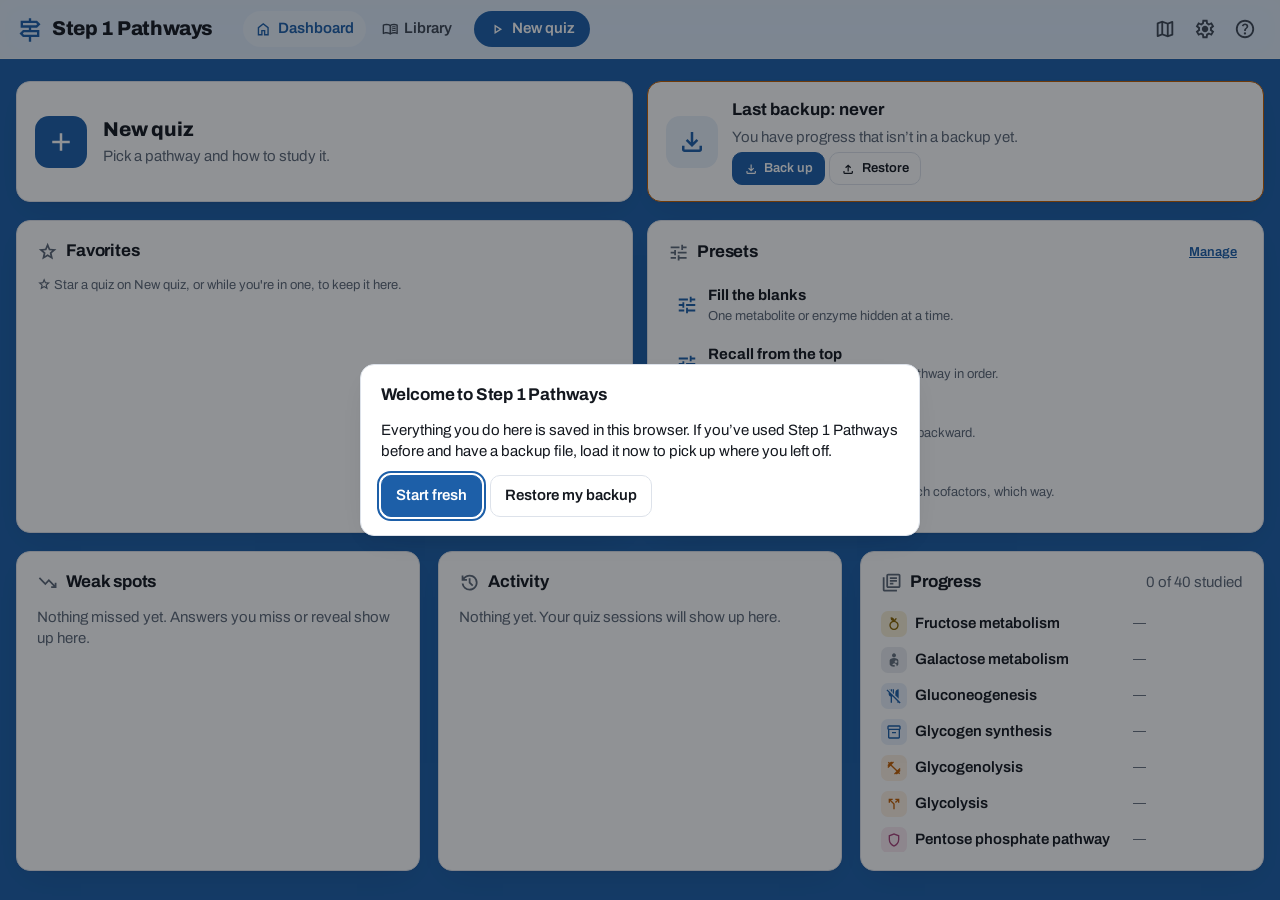
